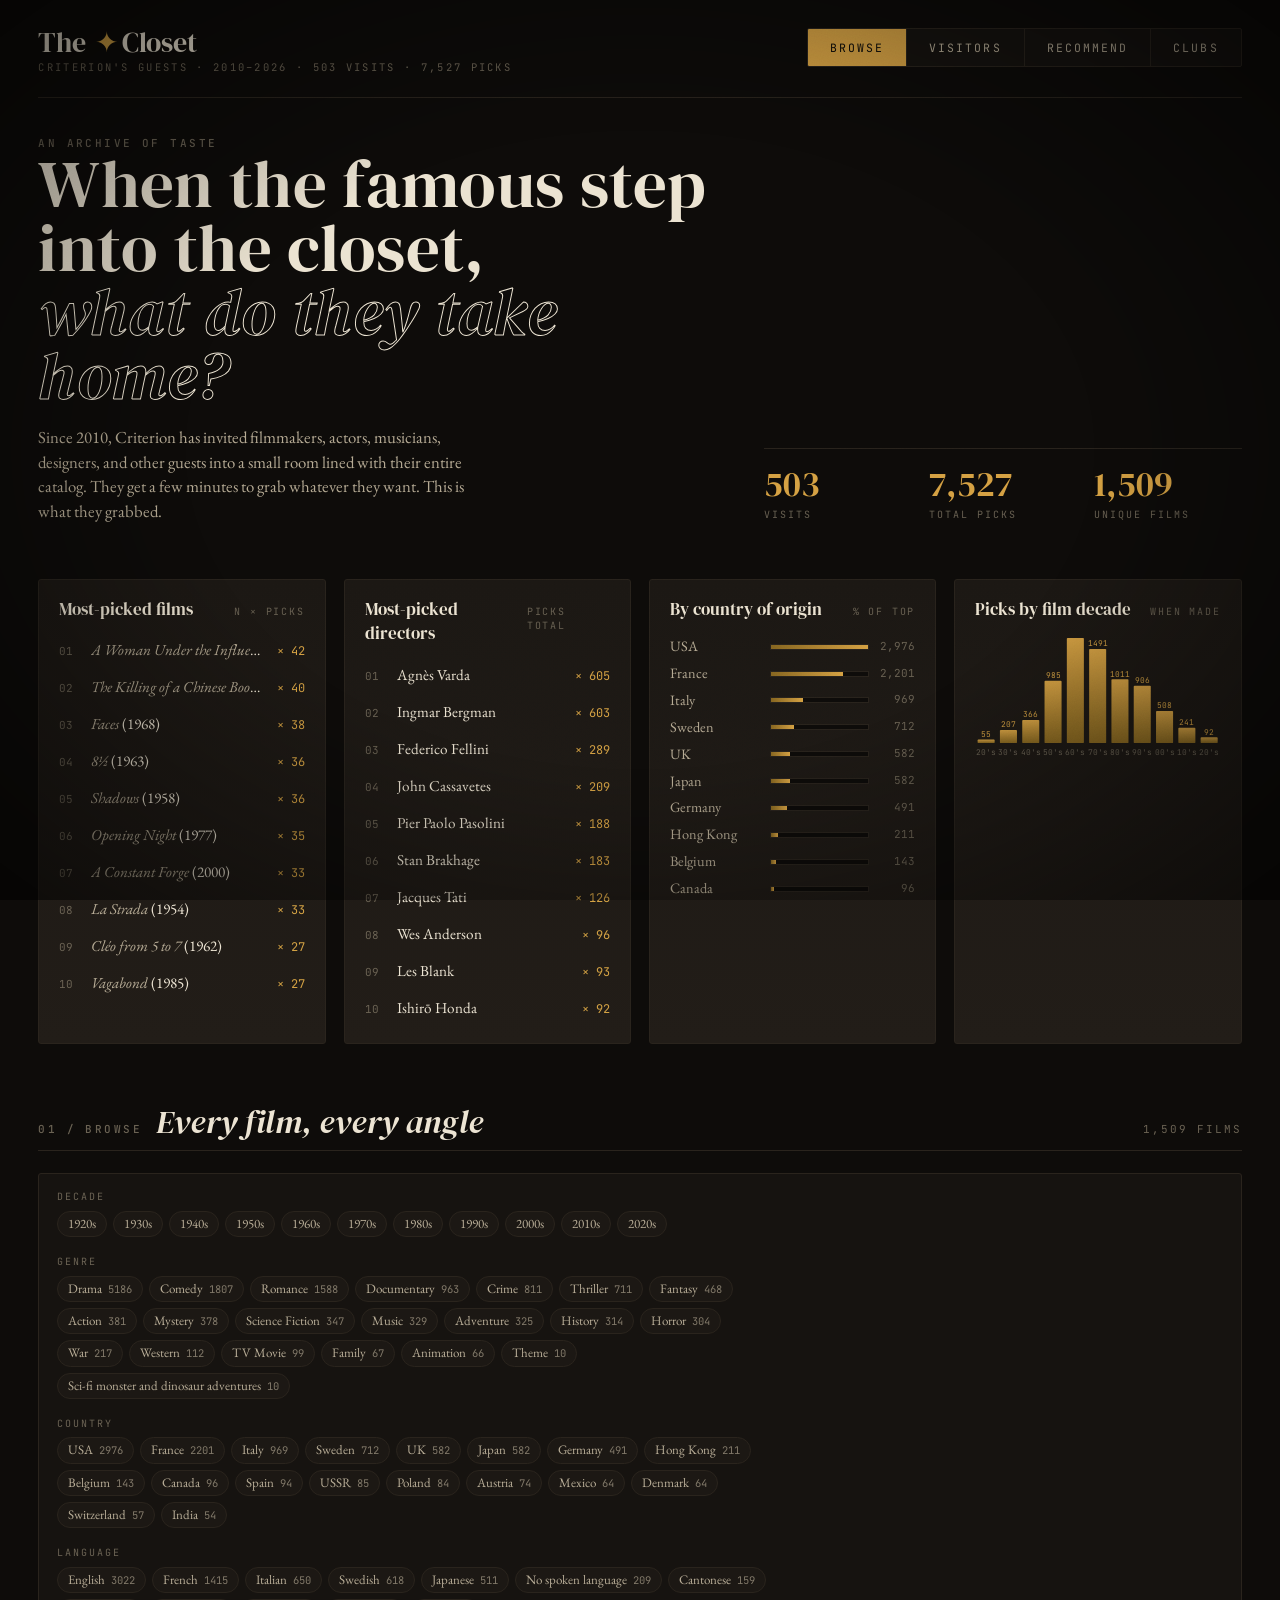
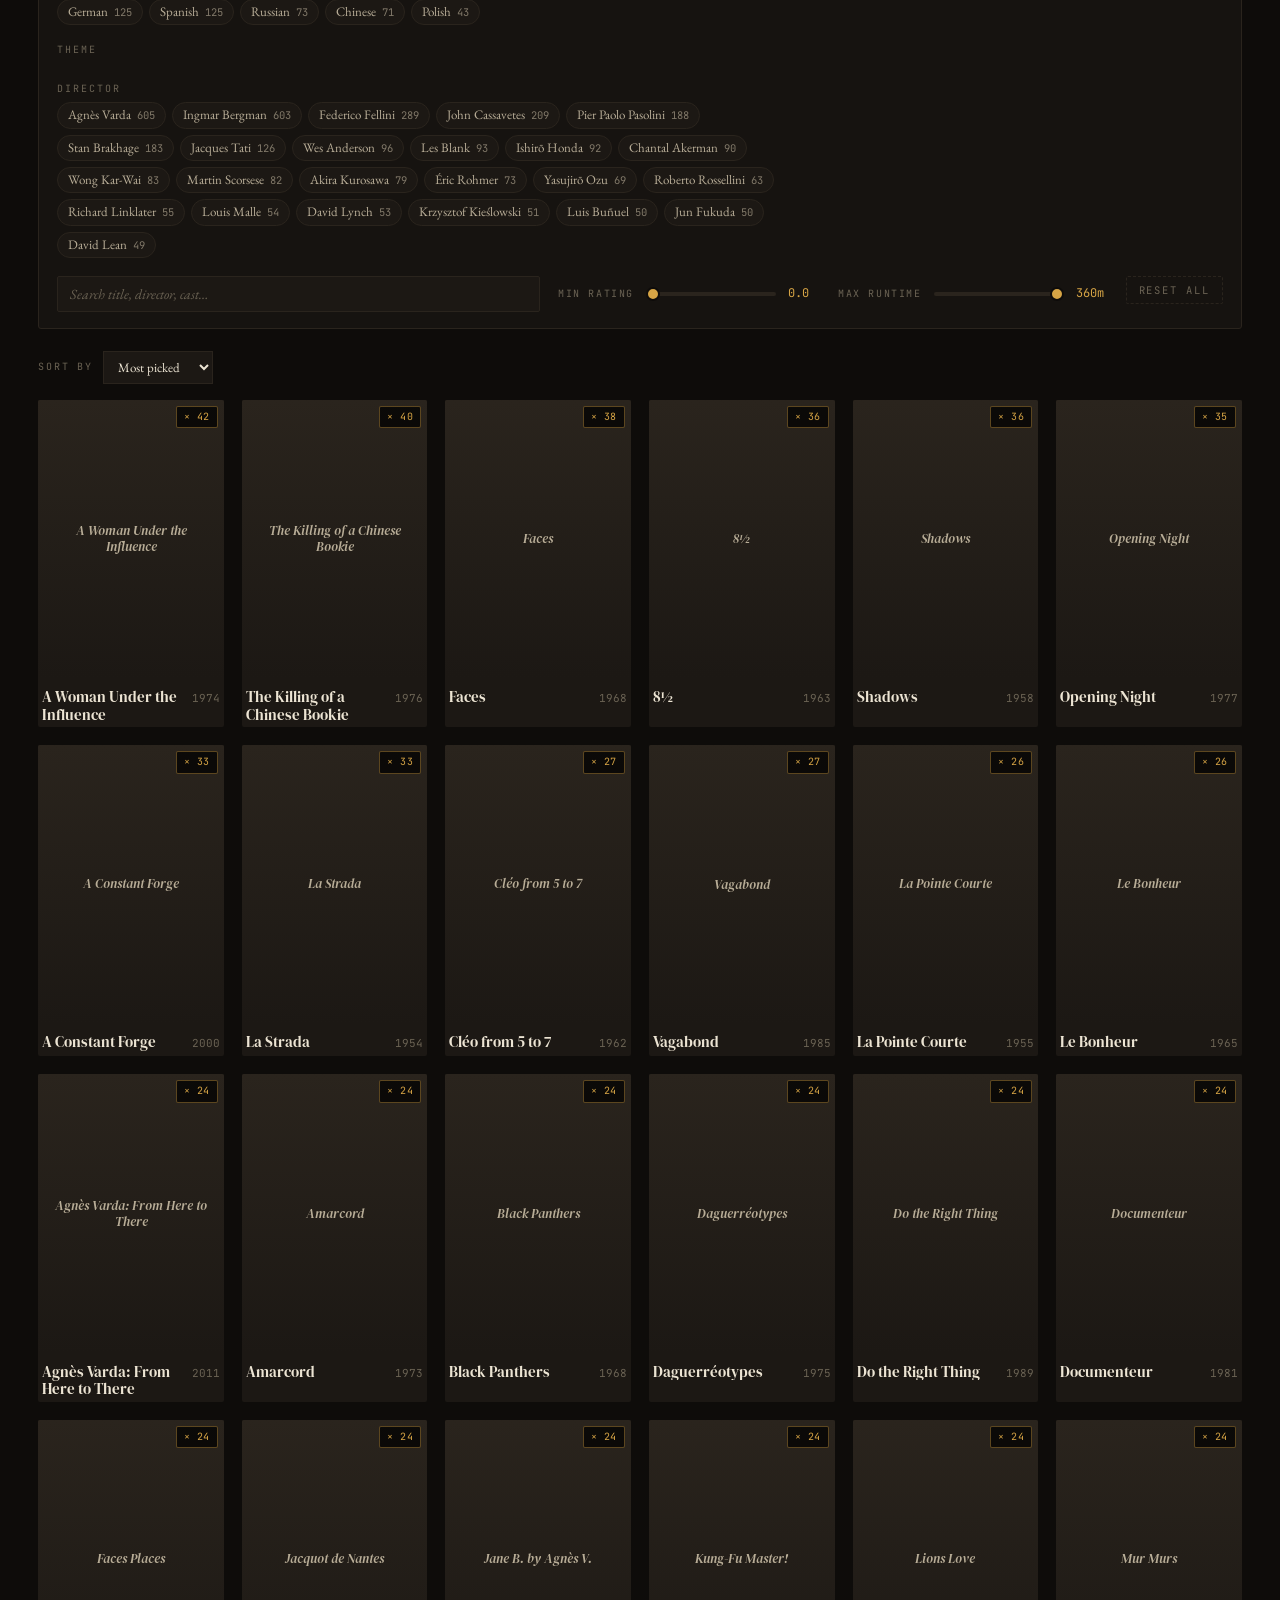
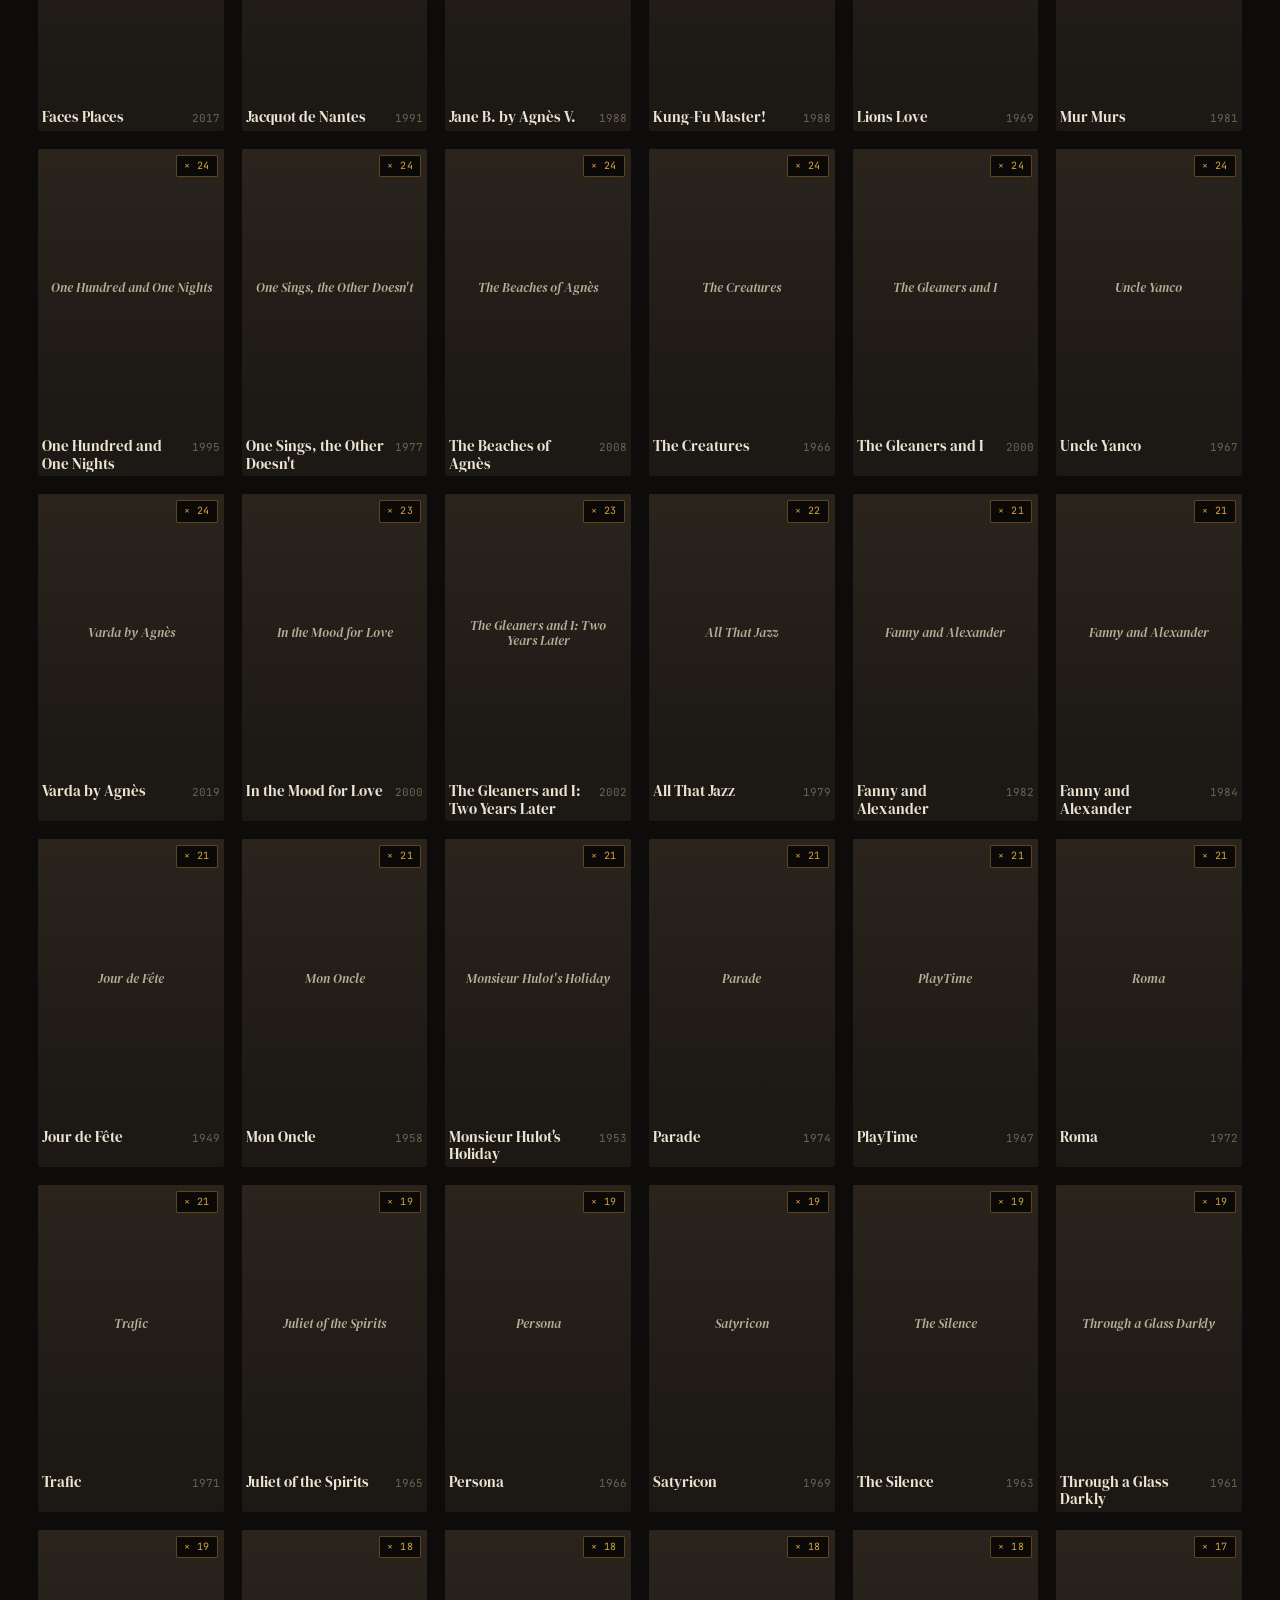
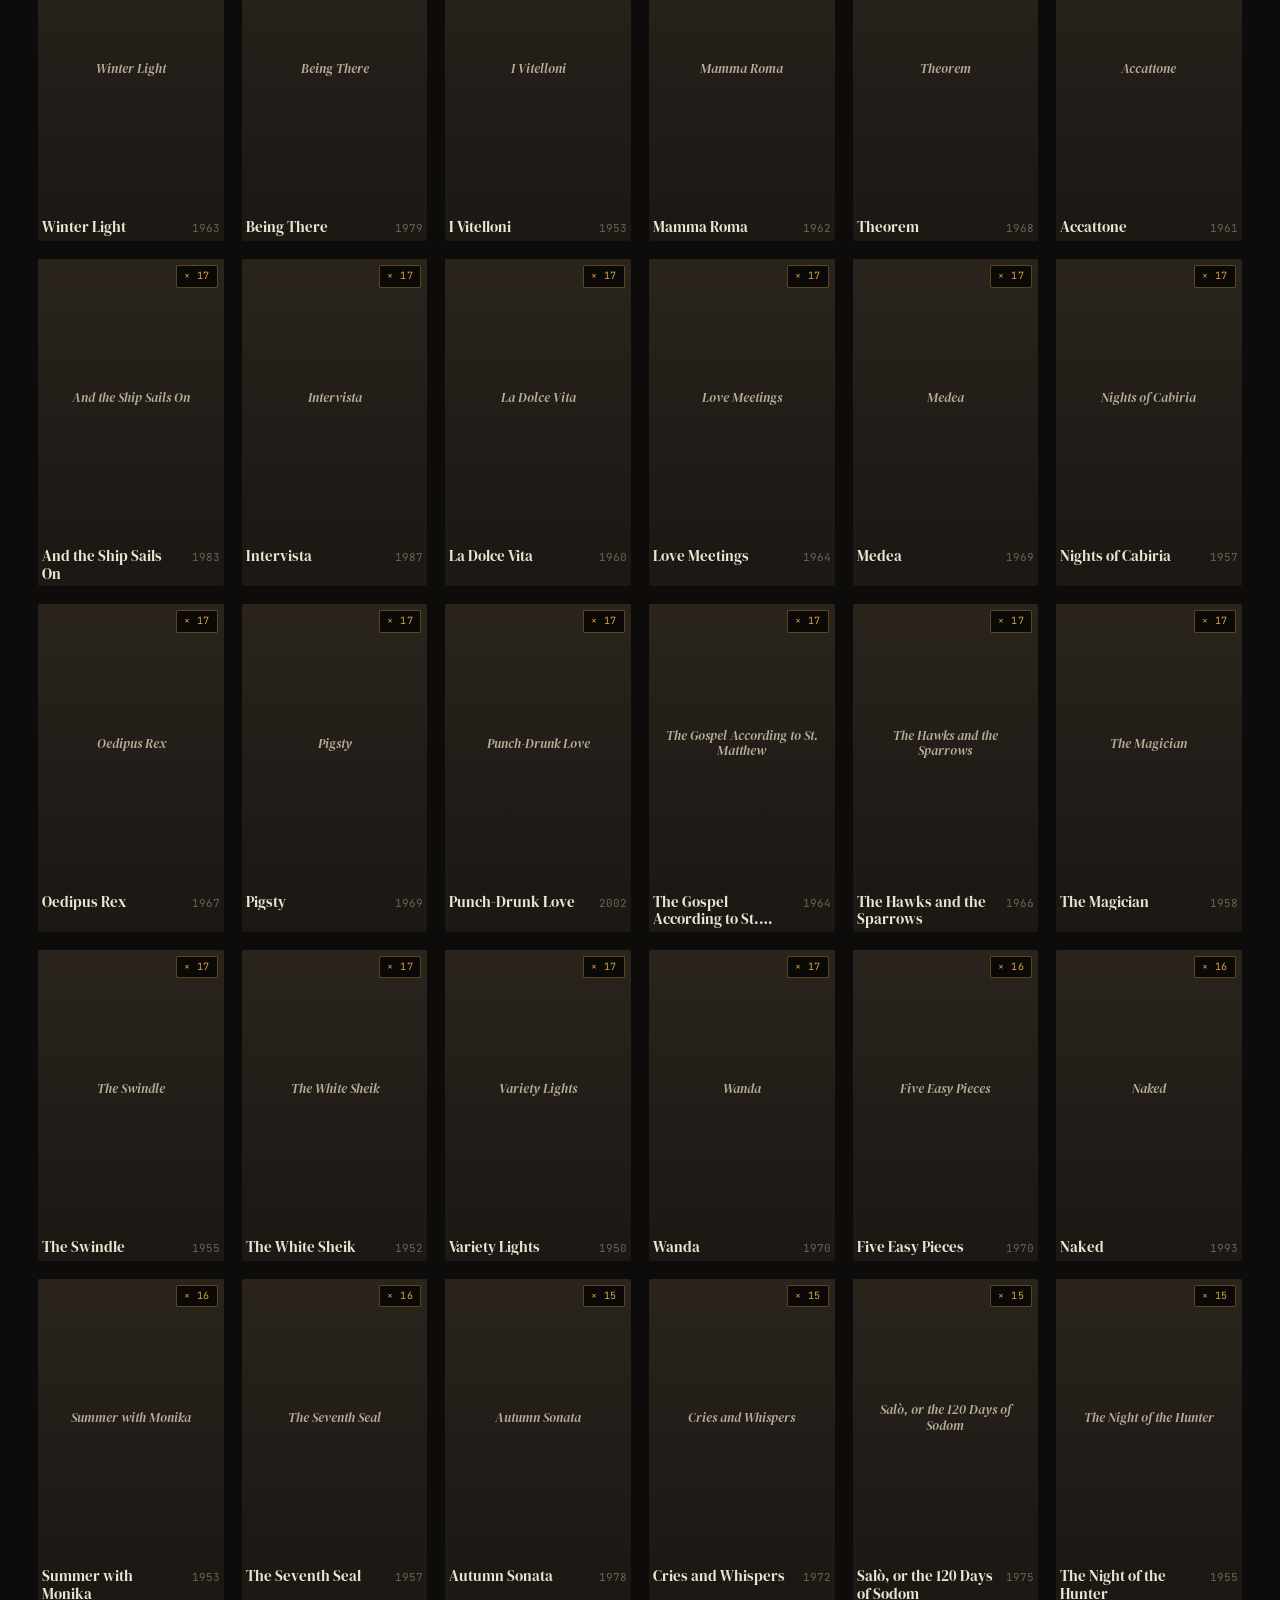
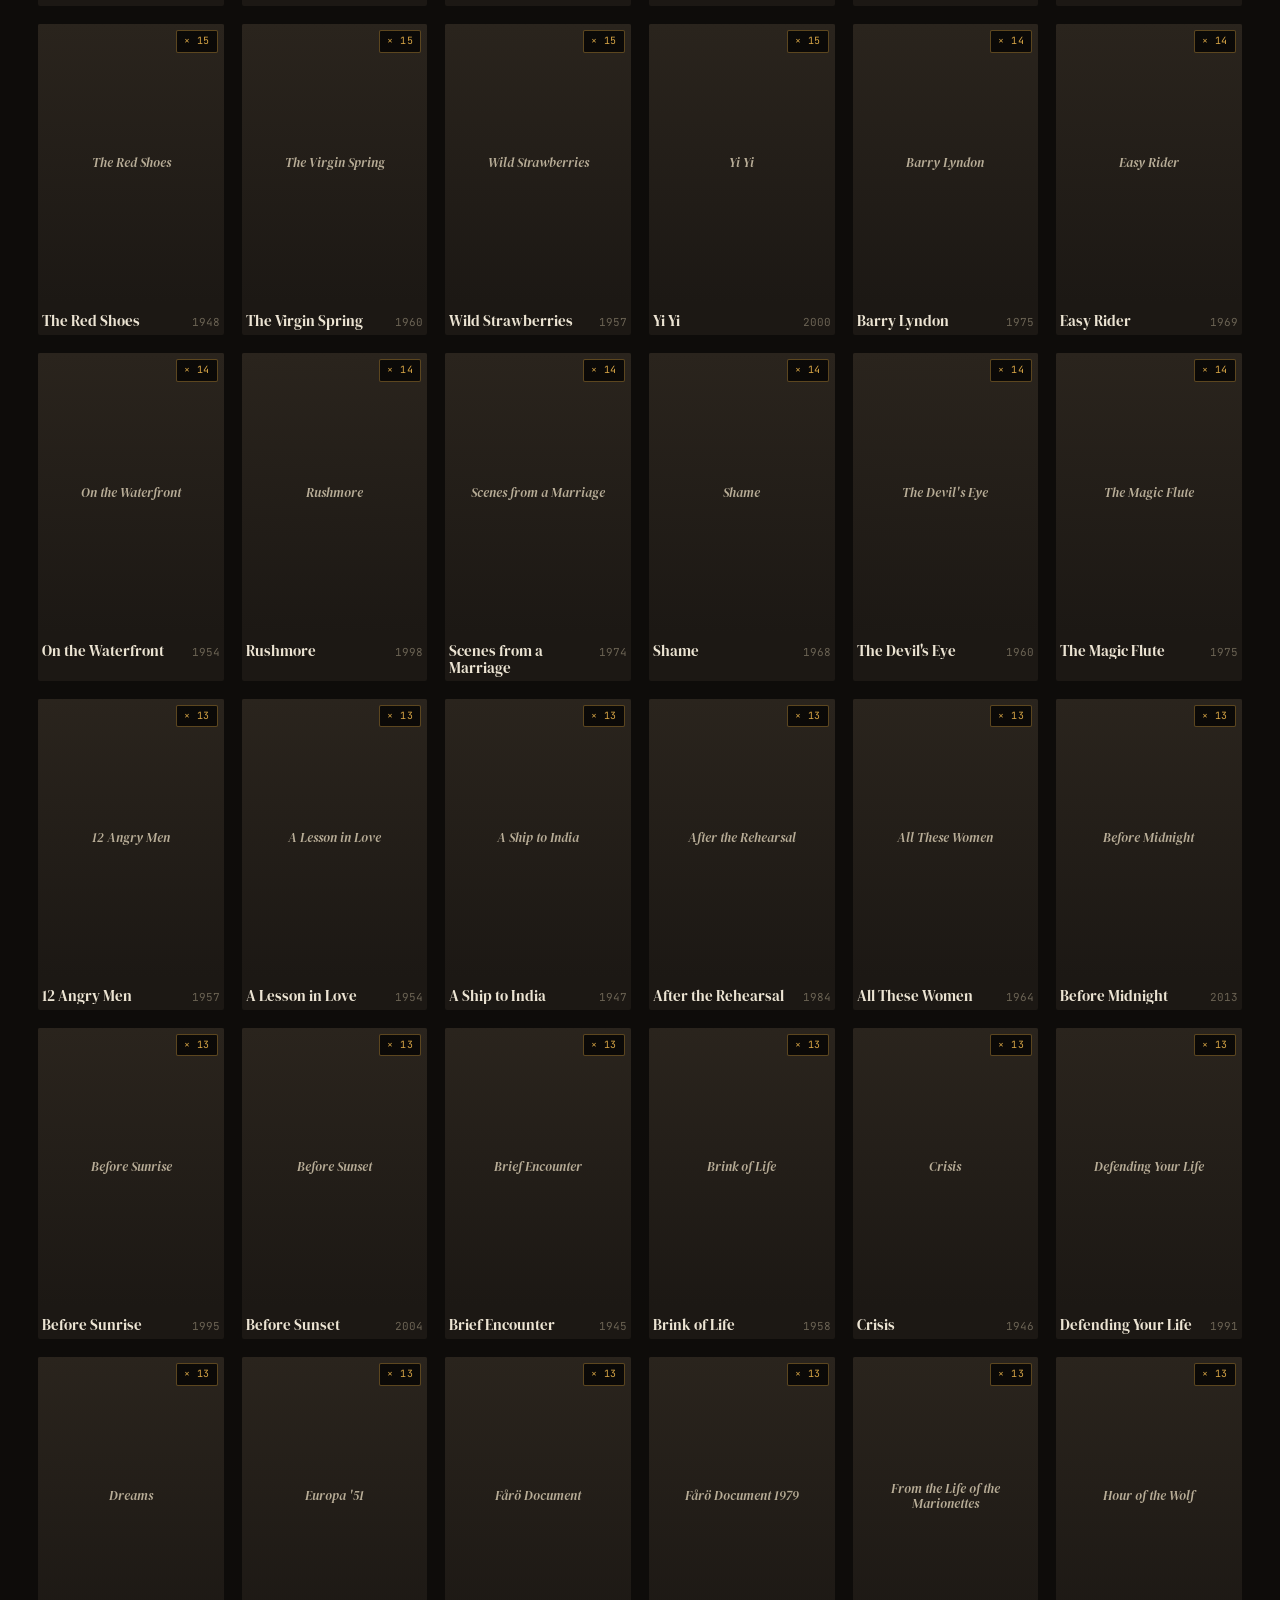
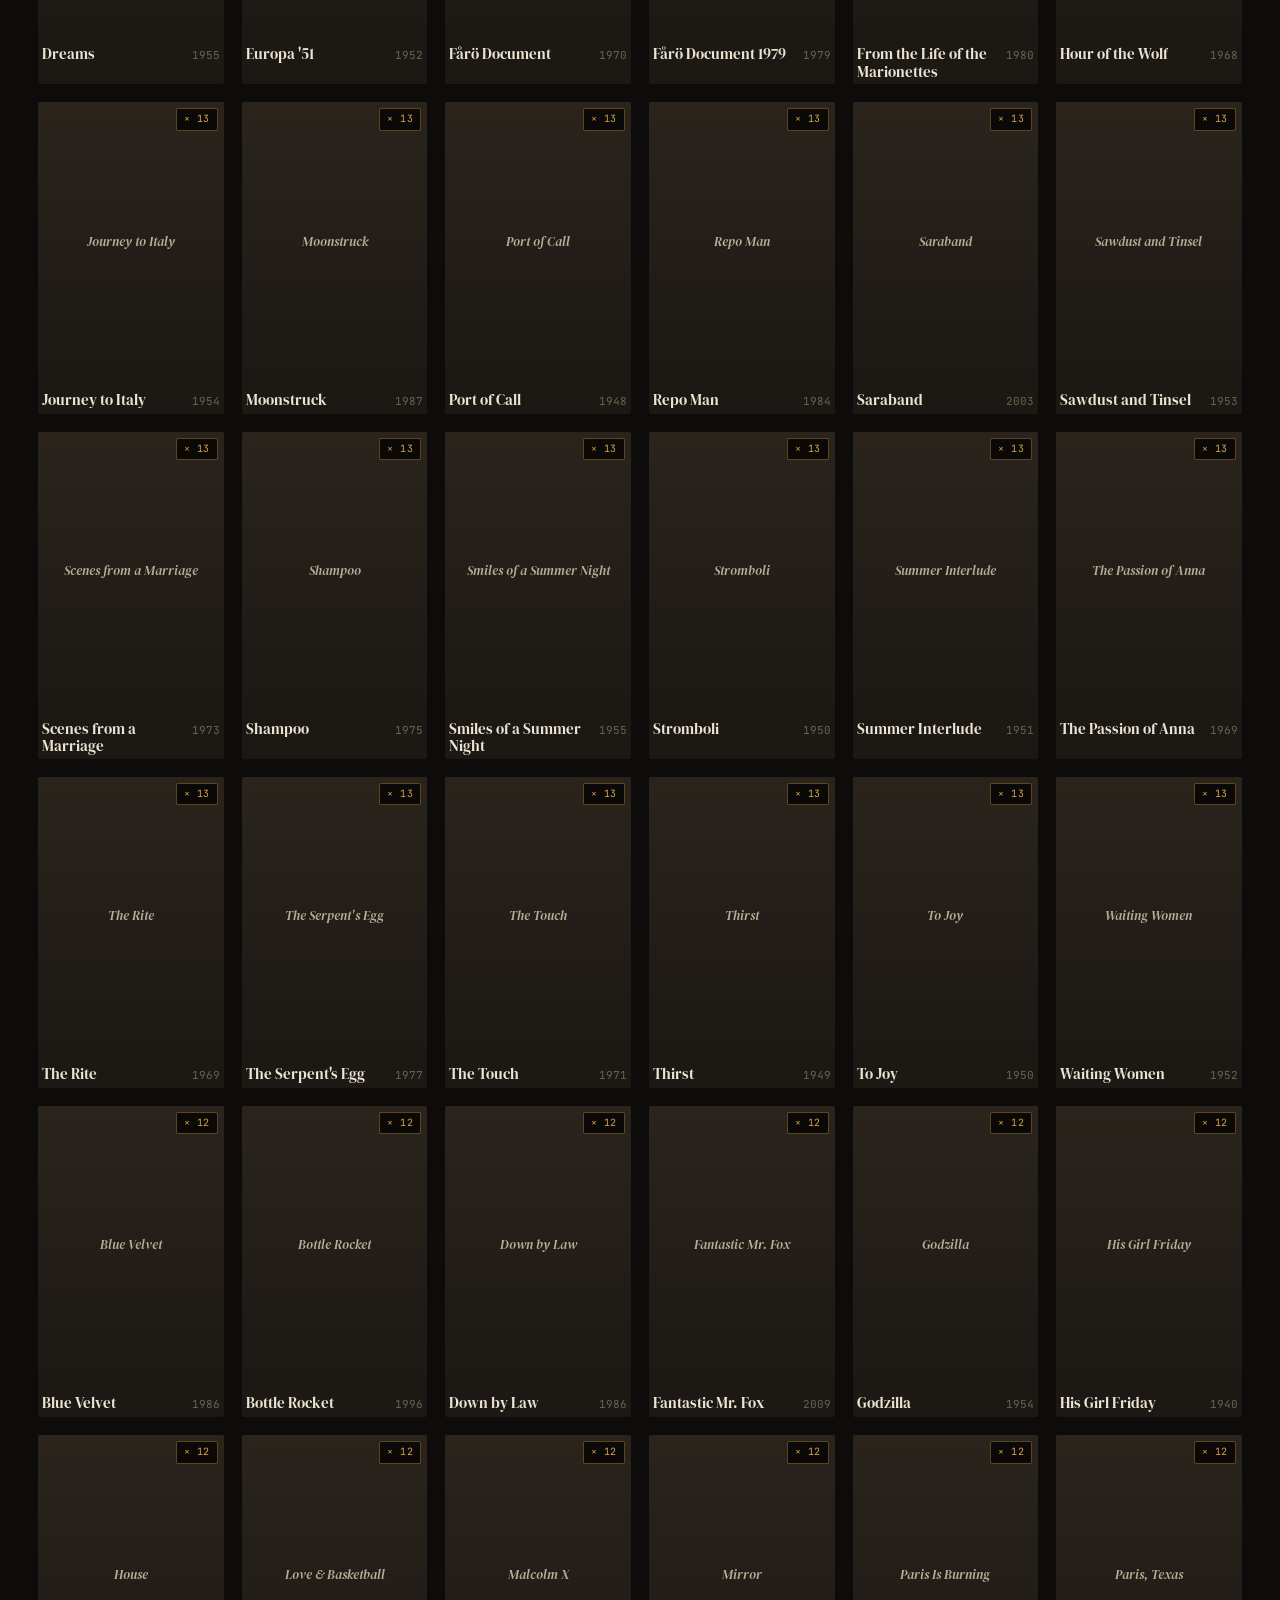
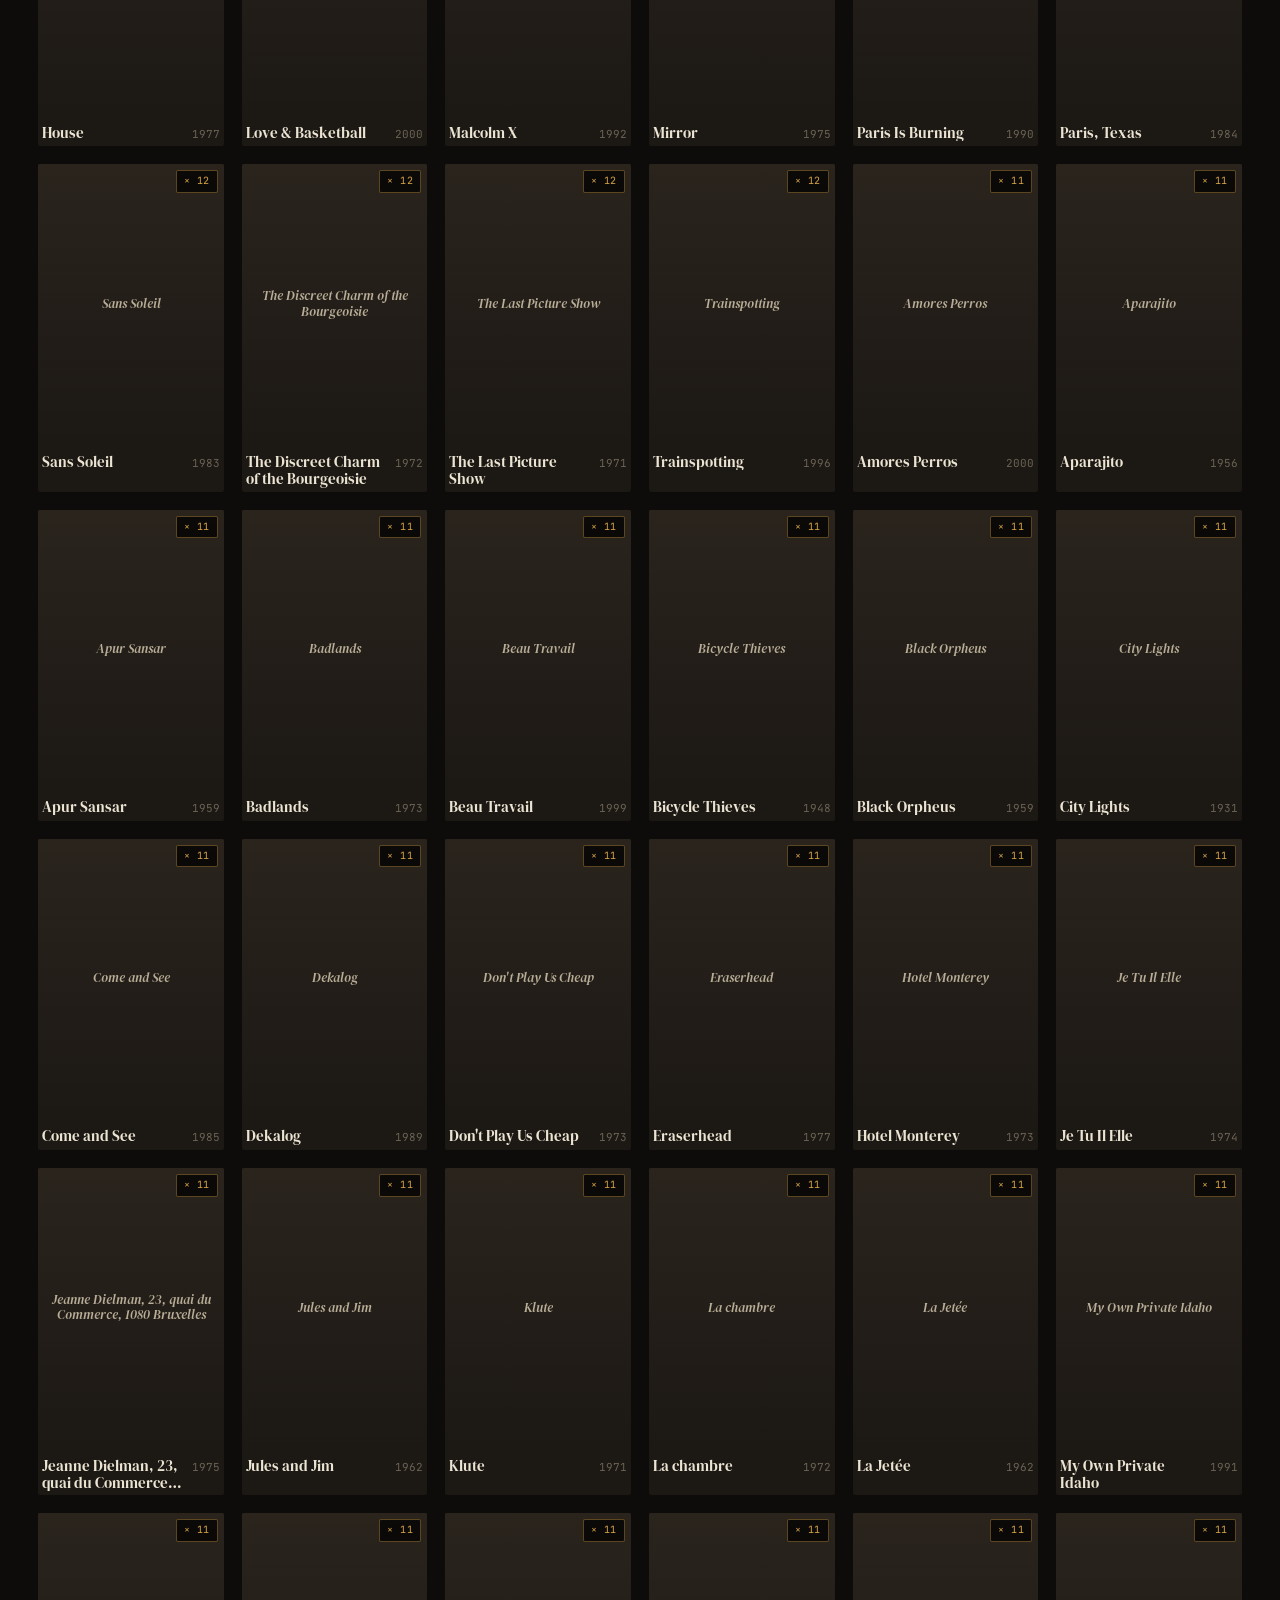
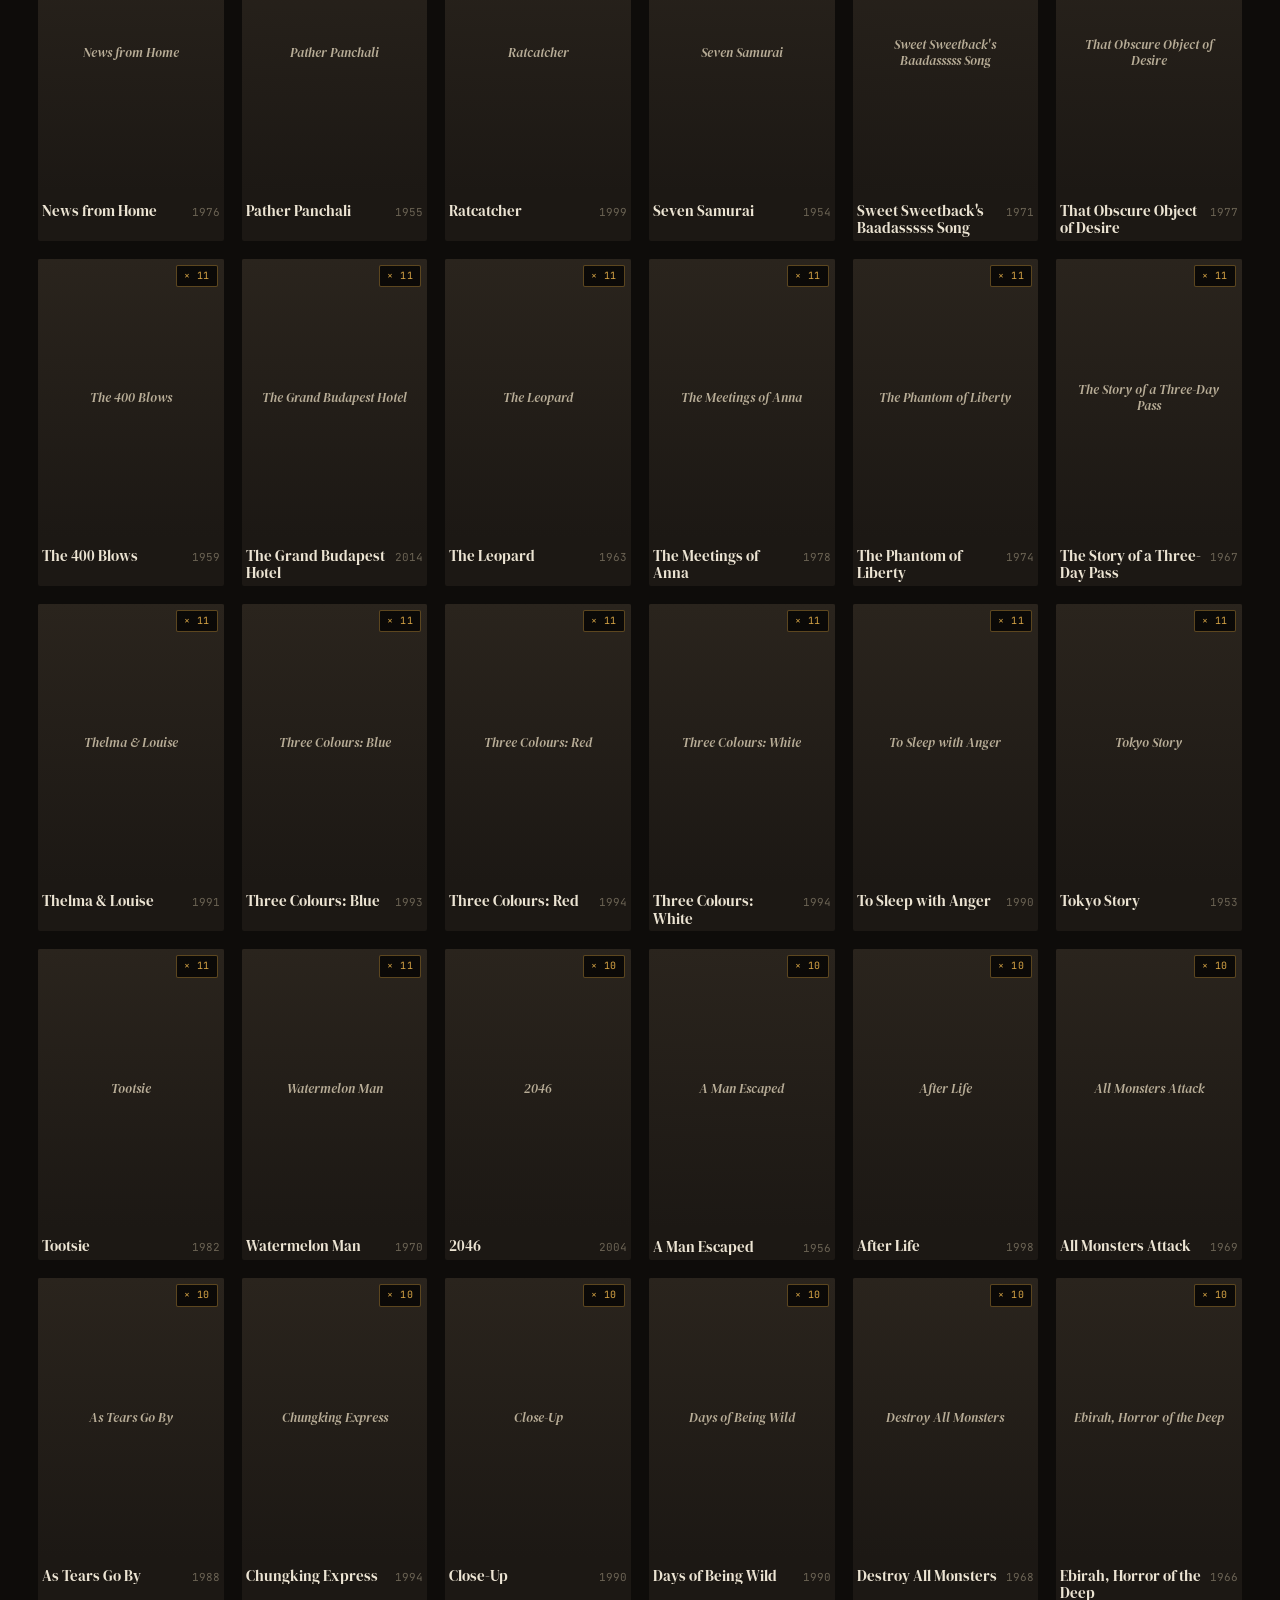
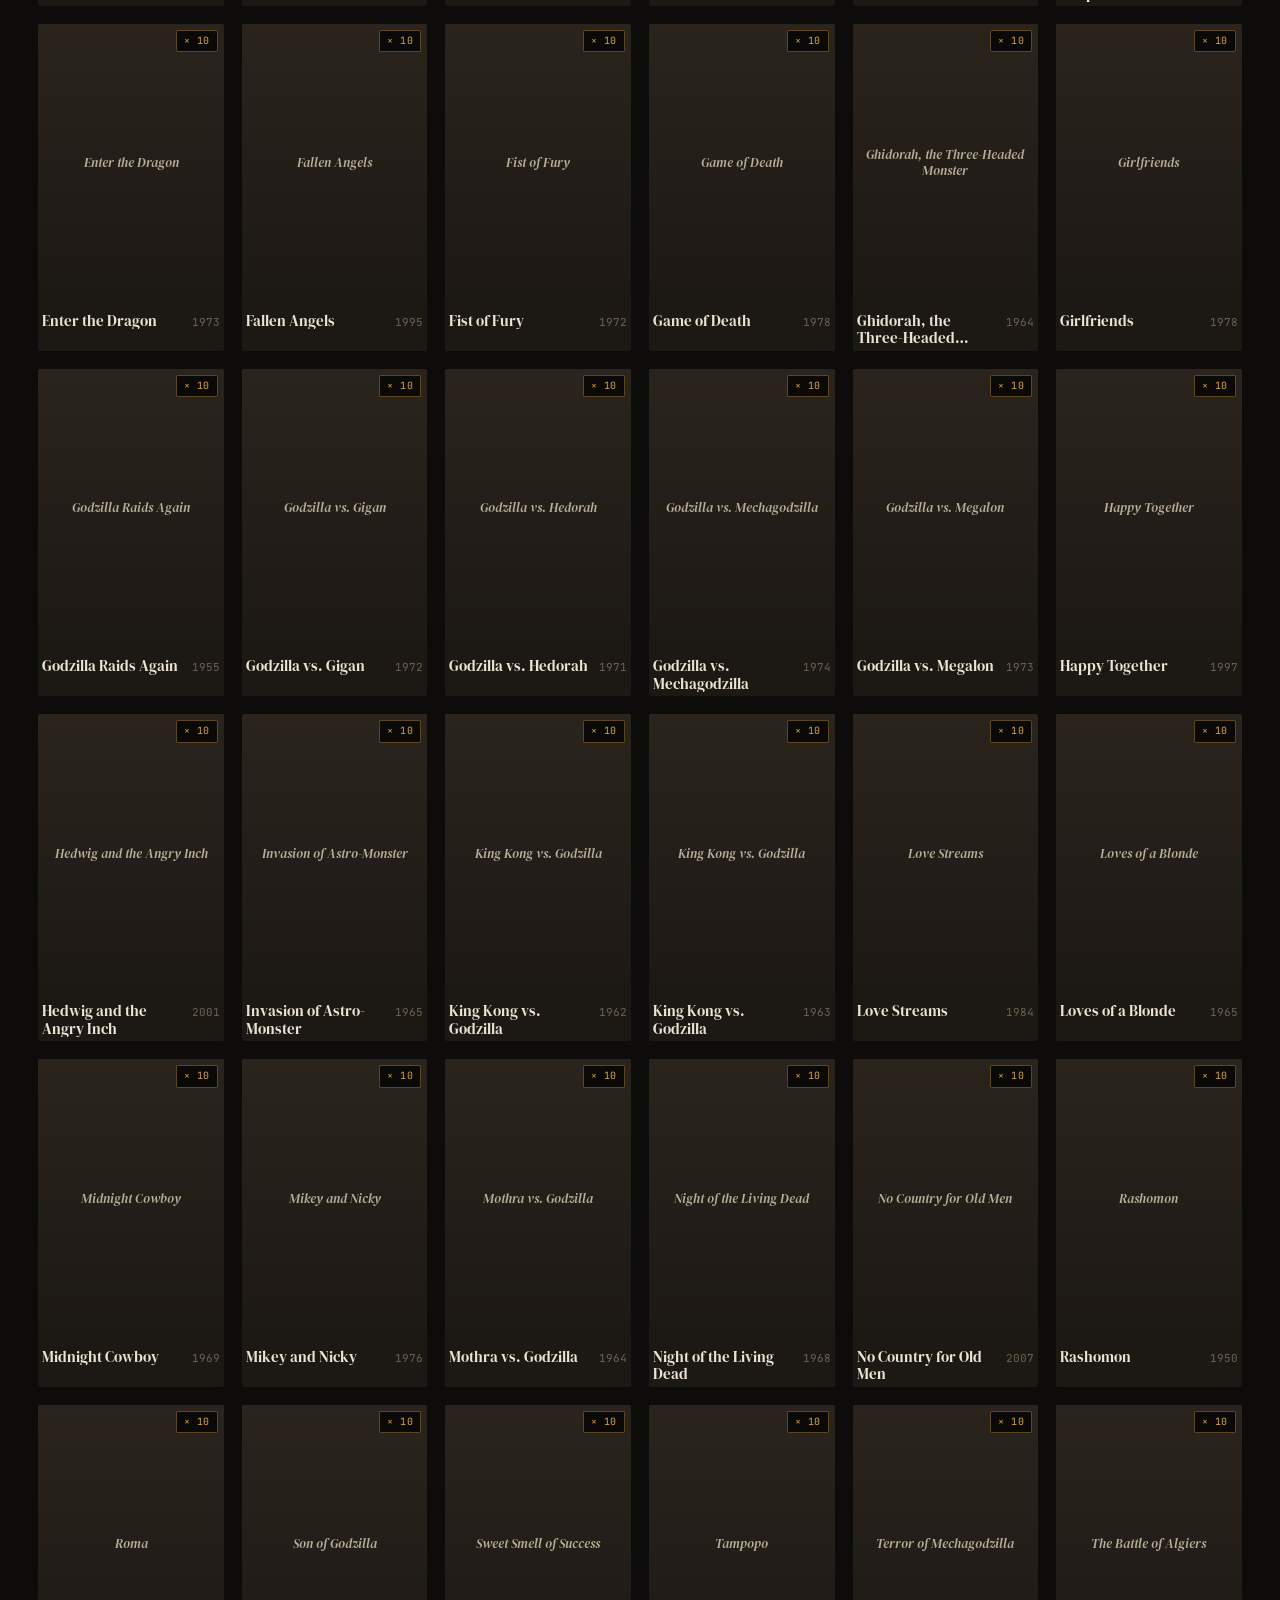
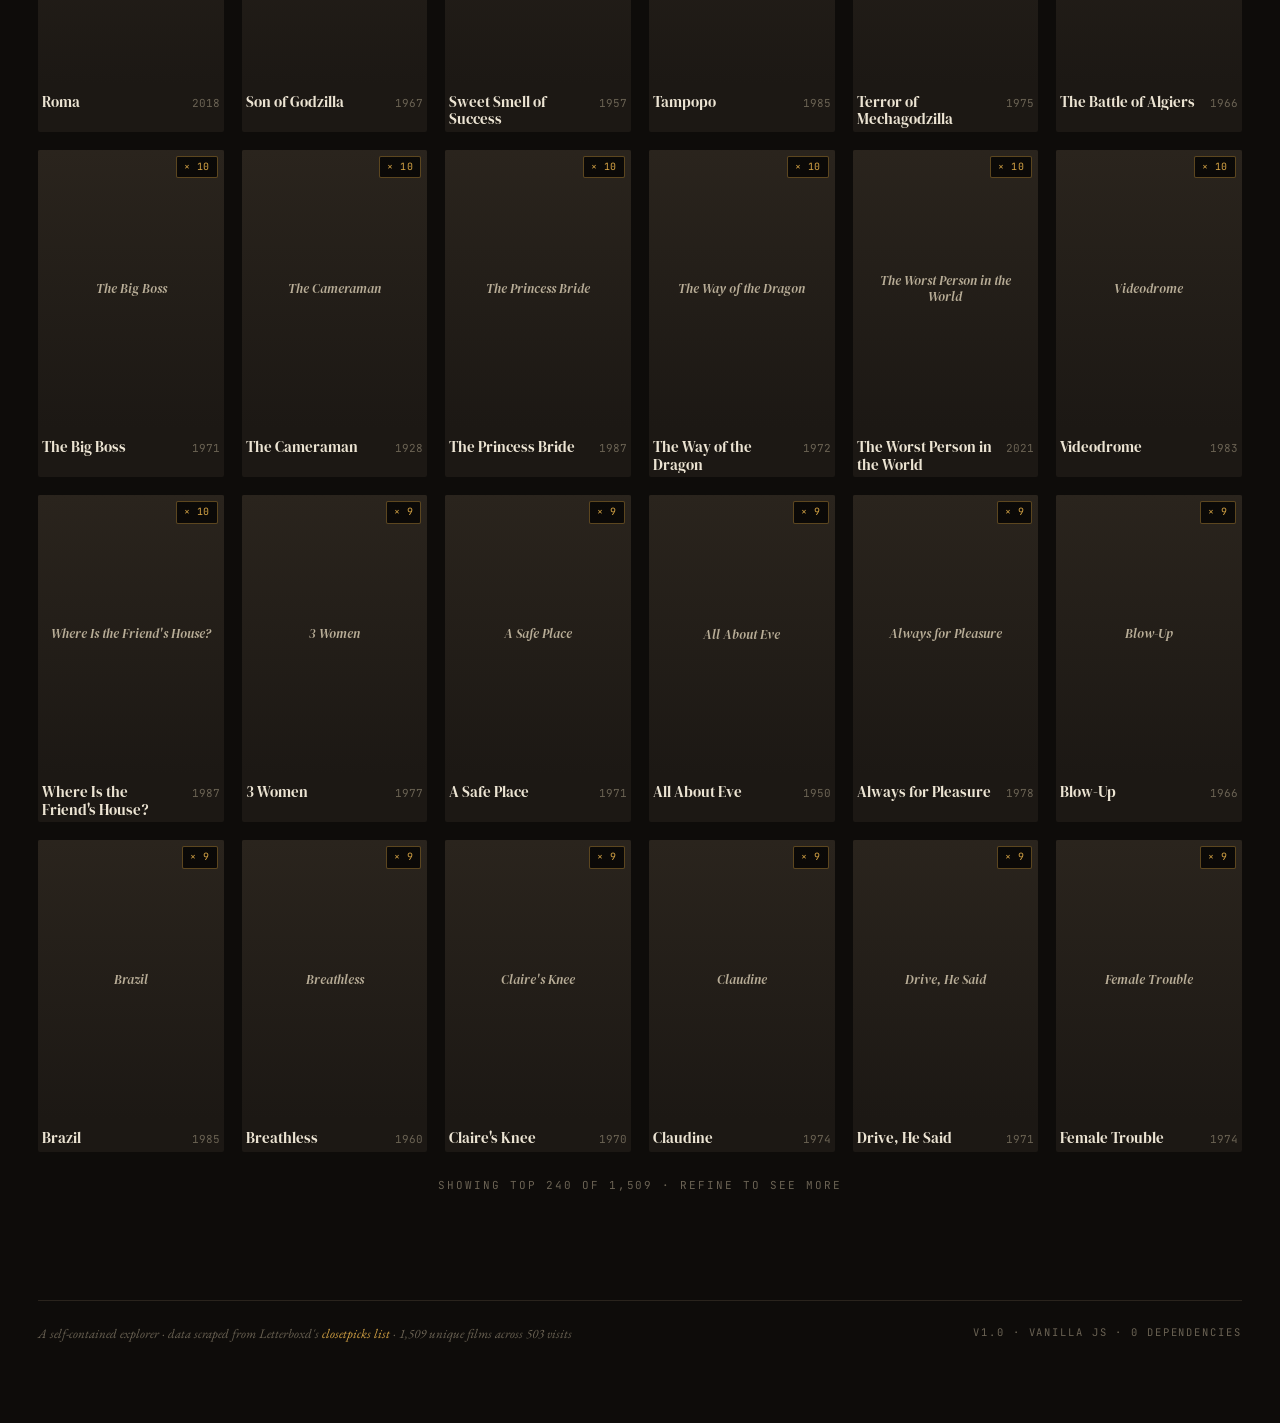
==== index.html @ 3d2ff383 "Fill cast and tidy languages for the 43 new films from cached pages" ====
<!doctype html>
<html lang="en">
<head>
<meta charset="utf-8">
<meta name="viewport" content="width=device-width,initial-scale=1,viewport-fit=cover">
<title>The Closet — Criterion Closet Picks Explorer</title>
<link rel="preconnect" href="https://fonts.googleapis.com">
<link rel="preconnect" href="https://fonts.gstatic.com" crossorigin>
<link href="https://fonts.googleapis.com/css2?family=DM+Serif+Display:ital@0;1&family=EB+Garamond:ital,wght@0,400;0,500;0,600;1,400&family=JetBrains+Mono:wght@400;500&display=swap" rel="stylesheet">
<style>
  /* ---------- design tokens ---------- */
  :root {
    --bg: #0e0c0a;
    --bg-elev: #161310;
    --bg-card: #1c1814;
    --bg-card-2: #221d18;
    --ink: #ece4d3;
    --ink-dim: #b8ad97;
    --ink-faint: #6b6354;
    --rule: #2a241d;
    --accent: #d6a445;
    --accent-bright: #f1bf5c;
    --accent-deep: #8a6921;
    --crimson: #b34f3a;
    --shadow: 0 22px 48px -16px rgba(0,0,0,0.7), 0 6px 14px -4px rgba(0,0,0,0.5);
    --serif-display: 'DM Serif Display', 'Playfair Display', Georgia, serif;
    --serif-body: 'EB Garamond', Georgia, serif;
    --mono: 'JetBrains Mono', ui-monospace, SFMono-Regular, Menlo, monospace;
  }

  * { box-sizing: border-box; }
  html, body { margin: 0; padding: 0; }
  html { background: var(--bg); }
  body {
    font-family: var(--serif-body);
    font-size: 17px;
    line-height: 1.45;
    color: var(--ink);
    background:
      radial-gradient(1200px 600px at 75% -10%, rgba(214,164,69,0.07), transparent 60%),
      radial-gradient(900px 500px at 10% 110%, rgba(179,79,58,0.06), transparent 65%),
      var(--bg);
    min-height: 100dvh;
    overflow-x: hidden;
  }

  /* film grain overlay */
  body::before {
    content: "";
    position: fixed;
    inset: 0;
    pointer-events: none;
    z-index: 1000;
    background-image: url("data:image/svg+xml;utf8,<svg xmlns='http://www.w3.org/2000/svg' width='220' height='220'><filter id='n'><feTurbulence type='fractalNoise' baseFrequency='0.85' numOctaves='2' stitchTiles='stitch'/><feColorMatrix values='0 0 0 0 0  0 0 0 0 0  0 0 0 0 0  0 0 0 0.55 0'/></filter><rect width='100%25' height='100%25' filter='url(%23n)' opacity='0.5'/></svg>");
    opacity: 0.18;
    mix-blend-mode: overlay;
  }
  /* vignette */
  body::after {
    content: "";
    position: fixed;
    inset: 0;
    pointer-events: none;
    z-index: 999;
    background: radial-gradient(ellipse at center, transparent 50%, rgba(0,0,0,0.55) 100%);
  }

  /* ---------- typography ---------- */
  h1, h2, h3, h4 { font-family: var(--serif-display); font-weight: 400; letter-spacing: 0.005em; }
  h1 { font-size: clamp(2.4rem, 5.5vw, 4.2rem); line-height: 0.95; margin: 0; }
  h2 { font-size: clamp(1.5rem, 2.6vw, 2.1rem); line-height: 1.1; margin: 0; }
  h3 { font-size: 1.25rem; line-height: 1.2; margin: 0; }
  .eyebrow {
    font-family: var(--mono);
    font-size: 11px;
    letter-spacing: 0.22em;
    text-transform: uppercase;
    color: var(--ink-faint);
    font-weight: 500;
  }
  .accent { color: var(--accent); }
  em.title { font-style: italic; color: var(--ink); }
  .num {
    font-family: var(--serif-display);
    font-feature-settings: "tnum" 1, "lnum" 1;
  }
  ::selection { background: var(--accent); color: var(--bg); }

    /* ---------- clubs ---------- */
  .club { max-width: 900px; }
  .club h3 { margin: 34px 0 10px; }
  .club-note { color: var(--ink-dim); margin: 6px 0 14px; }
  .club-error { color: var(--crimson); border: 1px solid var(--crimson); padding: 8px 12px; border-radius: 2px; }
  .club-grid { display: flex; flex-wrap: wrap; gap: 12px; margin: 16px 0 22px; }
  .club-tile { background: var(--bg-card); color: var(--ink); border: 1px solid var(--rule); padding: 14px 20px; cursor: pointer; font: inherit; border-radius: 2px; }
  .club-tile:hover { border-color: var(--accent-deep); }
  .club-name { font-family: var(--serif-display); font-size: 1.2rem; }
  .club-row { display: flex; flex-wrap: wrap; gap: 10px; align-items: center; margin: 10px 0; }
  .club input, .club select, .club textarea { background: var(--bg-elev); color: var(--ink); border: 1px solid var(--rule); padding: 8px 10px; font: inherit; border-radius: 2px; }
  .club textarea { width: min(100%, 420px); }
  .btn { background: var(--accent); color: var(--bg); border: 0; padding: 9px 16px; font-family: var(--mono); font-size: 11px; letter-spacing: 0.12em; text-transform: uppercase; cursor: pointer; border-radius: 2px; }
  .btn:hover:not(:disabled) { background: var(--accent-bright); }
  .btn:disabled { opacity: 0.5; cursor: default; }
  .btn.small { padding: 6px 10px; font-size: 10px; }
  .btn.ghost { background: transparent; color: var(--ink-dim); border: 1px solid var(--rule); }
  .club-list, .club-log, .club-ratings { list-style: none; padding: 0; margin: 0; }
  .club-list > li { display: flex; gap: 14px; padding: 12px 0; border-bottom: 1px solid var(--rule); }
  .club-thumb { flex: 0 0 52px; height: 78px; background: var(--bg-card-2); border-radius: 2px; overflow: hidden; }
  .club-thumb img { width: 100%; height: 100%; object-fit: cover; display: block; }
  .club-current { display: flex; gap: 18px; padding: 16px; background: var(--bg-card); border: 1px solid var(--accent-deep); border-radius: 2px; }
  .club-current .club-thumb { flex-basis: 90px; height: 135px; }
  .club-title { font-family: var(--serif-display); font-size: 1.3rem; }
  .club-when, .club-meta { color: var(--ink-faint); font-family: var(--mono); font-size: 11px; }
  .club-actions { display: flex; flex-wrap: wrap; gap: 8px; align-items: center; margin-top: 8px; }
  .club-inline { display: inline-flex; gap: 6px; align-items: center; }
  .club-ratings li { color: var(--ink-dim); margin-top: 4px; }
  .club-log li { color: var(--ink-dim); font-family: var(--mono); font-size: 12px; padding: 3px 0; }
  .club-film a { color: var(--accent-bright); text-decoration: none; border-bottom: 1px solid var(--accent-deep); }
  .club-film a:hover { color: var(--ink); }
  .club-link { font-family: var(--mono); color: var(--accent-bright); user-select: all; }
  a.ext { color: var(--accent-bright); text-decoration: none; border-bottom: 1px solid var(--accent-deep); }
  a.ext:hover { color: var(--ink); }
  .club-head { display: flex; align-items: center; gap: 12px; flex-wrap: wrap; }
  .club-share-wrap { display: inline-flex; align-items: center; gap: 10px; }
  .club-share { background: transparent; color: var(--ink-dim); border: 1px solid var(--rule); border-radius: 2px; width: 34px; height: 34px; display: inline-flex; align-items: center; justify-content: center; cursor: pointer; }
  .club-share:hover { color: var(--accent-bright); border-color: var(--accent-deep); }
  .club-share-status { color: var(--ink-faint); font-family: var(--mono); font-size: 11px; }
  .club-share-url { min-width: min(70vw, 420px); font-family: var(--mono); font-size: 12px; }
  header.top { flex-wrap: wrap; }
  .sprite { position: absolute; inset: 0; background-repeat: no-repeat; }
  .club-thumb, .film-modal .pcol .poster, .visitor-modal .pgrid .pic, .poster-card .poster-wrap { position: relative; }


  /* ---------- layout shell ---------- */
  .shell {
    max-width: 1480px;
    margin: 0 auto;
    padding: 28px clamp(16px, 3vw, 44px) 80px;
    position: relative;
    z-index: 1;
  }

  /* ---------- top bar ---------- */
  header.top {
    display: flex;
    align-items: baseline;
    justify-content: space-between;
    gap: 24px;
    padding-bottom: 22px;
    border-bottom: 1px solid var(--rule);
    margin-bottom: 38px;
  }
  .brand {
    display: flex;
    flex-direction: column;
    gap: 4px;
  }
  .brand .mark {
    font-family: var(--serif-display);
    font-size: 28px;
    line-height: 1;
    letter-spacing: -0.01em;
  }
  .brand .mark .ornament {
    color: var(--accent);
    margin: 0 4px;
  }
  .brand .tagline {
    font-family: var(--mono);
    font-size: 10.5px;
    letter-spacing: 0.22em;
    text-transform: uppercase;
    color: var(--ink-faint);
  }
  nav.tabs {
    display: flex;
    gap: 0;
    align-items: stretch;
    border: 1px solid var(--rule);
    border-radius: 2px;
    overflow: hidden;
    background: var(--bg-elev);
  }
  nav.tabs button {
    appearance: none;
    background: transparent;
    color: var(--ink-dim);
    border: 0;
    border-right: 1px solid var(--rule);
    padding: 11px 22px;
    font-family: var(--mono);
    font-size: 11.5px;
    letter-spacing: 0.18em;
    text-transform: uppercase;
    cursor: pointer;
    transition: color 0.18s, background 0.18s;
  }
  nav.tabs button:last-child { border-right: 0; }
  nav.tabs button:hover { color: var(--ink); background: rgba(214,164,69,0.06); }
  nav.tabs button.is-active {
    color: var(--bg);
    background: var(--accent);
  }

  @media (max-width: 720px) {
    header.top { flex-direction: column; align-items: stretch; }
    nav.tabs { width: 100%; }
    nav.tabs button { flex: 1; padding: 10px 8px; font-size: 10.5px; letter-spacing: 0.12em; }
  }

  /* ---------- hero (landing) ---------- */
  .hero {
    display: grid;
    grid-template-columns: 1.4fr 1fr;
    gap: 56px;
    align-items: end;
    margin-bottom: 56px;
  }
  .hero h1 .stroke {
    -webkit-text-stroke: 1px var(--ink);
    color: transparent;
    font-style: italic;
  }
  .hero p.lede {
    font-size: 1.05rem;
    color: var(--ink-dim);
    max-width: 56ch;
    margin: 18px 0 0;
  }
  .hero-stats {
    display: grid;
    grid-template-columns: repeat(3, 1fr);
    gap: 18px;
    border-top: 1px solid var(--rule);
    padding-top: 18px;
  }
  .hero-stats .stat .num { font-size: 2.2rem; line-height: 1; display: block; color: var(--accent); }
  .hero-stats .stat .lab { font-family: var(--mono); font-size: 10px; letter-spacing: 0.2em; text-transform: uppercase; color: var(--ink-faint); margin-top: 6px; }
  @media (max-width: 980px) { .hero { grid-template-columns: 1fr; gap: 32px; } }

  /* ---------- charts strip ---------- */
  .strip {
    display: grid;
    grid-template-columns: repeat(4, 1fr);
    gap: 18px;
    margin-bottom: 60px;
  }
  .panel {
    background: linear-gradient(180deg, var(--bg-card) 0%, var(--bg-card-2) 100%);
    border: 1px solid var(--rule);
    border-radius: 3px;
    padding: 18px 20px 20px;
    position: relative;
  }
  .panel header {
    display: flex; justify-content: space-between; align-items: baseline;
    margin-bottom: 14px;
  }
  .panel .title { font-family: var(--serif-display); font-size: 1.05rem; }
  .panel .hint { font-family: var(--mono); font-size: 10px; letter-spacing: 0.18em; text-transform: uppercase; color: var(--ink-faint); }
  @media (max-width: 1100px) { .strip { grid-template-columns: repeat(2, 1fr); } }
  @media (max-width: 600px)  { .strip { grid-template-columns: 1fr; } }

  /* mini list inside panels */
  .minilist { display: flex; flex-direction: column; gap: 8px; }
  .minilist .row {
    display: grid;
    grid-template-columns: 22px 1fr auto;
    gap: 10px;
    align-items: baseline;
    font-size: 0.95rem;
    cursor: pointer;
    padding: 3px 0;
    border-bottom: 1px dashed transparent;
  }
  .minilist .row:hover { border-bottom-color: var(--rule); }
  .minilist .row .rank { font-family: var(--mono); font-size: 11px; color: var(--ink-faint); }
  .minilist .row .lbl { color: var(--ink); overflow: hidden; text-overflow: ellipsis; white-space: nowrap; }
  .minilist .row .lbl em { color: var(--ink-dim); font-style: italic; }
  .minilist .row .val { font-family: var(--mono); font-size: 12px; color: var(--accent); }

  /* horizontal bars (countries) */
  .bar-row {
    display: grid;
    grid-template-columns: 90px 1fr 36px;
    gap: 10px;
    align-items: center;
    margin-bottom: 6px;
    font-size: 0.9rem;
  }
  .bar-row .lbl { color: var(--ink-dim); white-space: nowrap; overflow: hidden; text-overflow: ellipsis; }
  .bar-row .bar {
    height: 6px;
    background: var(--bg);
    border: 1px solid var(--rule);
    position: relative;
    overflow: hidden;
  }
  .bar-row .bar::after {
    content: ""; position: absolute; left: 0; top: 0; bottom: 0;
    width: var(--w, 0%);
    background: linear-gradient(90deg, var(--accent-deep), var(--accent));
  }
  .bar-row .v { font-family: var(--mono); font-size: 11px; color: var(--ink-faint); text-align: right; }

  /* decade chart */
  .decade-chart { width: 100%; height: 130px; display: block; }

  /* ---------- section header ---------- */
  .section-h {
    display: flex;
    align-items: baseline;
    justify-content: space-between;
    gap: 16px;
    margin: 0 0 22px;
    padding-bottom: 10px;
    border-bottom: 1px solid var(--rule);
  }
  .section-h .label { display: flex; align-items: baseline; gap: 14px; }
  .section-h h2 { font-style: italic; }
  .section-h .count { font-family: var(--mono); font-size: 11px; color: var(--ink-faint); letter-spacing: 0.18em; text-transform: uppercase; }

  /* ---------- chip filters ---------- */
  .filters {
    display: flex;
    flex-wrap: wrap;
    gap: 18px;
    margin-bottom: 22px;
    padding: 16px 18px;
    background: var(--bg-elev);
    border: 1px solid var(--rule);
    border-radius: 3px;
  }
  .filter-group {
    display: flex;
    flex-direction: column;
    gap: 6px;
    min-width: 0;
  }
  .filter-group .heading {
    font-family: var(--mono);
    font-size: 10px;
    letter-spacing: 0.2em;
    text-transform: uppercase;
    color: var(--ink-faint);
  }
  .chips {
    display: flex; flex-wrap: wrap; gap: 6px;
    max-width: min(720px, 100%);
  }
  .chip {
    appearance: none;
    background: var(--bg-card);
    color: var(--ink-dim);
    border: 1px solid var(--rule);
    padding: 5px 10px;
    border-radius: 100px;
    font-family: var(--serif-body);
    font-size: 13px;
    cursor: pointer;
    transition: color 0.15s, background 0.15s, border-color 0.15s;
    line-height: 1.1;
  }
  .chip:hover { color: var(--ink); border-color: var(--ink-faint); }
  .chip.is-on {
    background: var(--accent);
    border-color: var(--accent);
    color: var(--bg);
    font-weight: 600;
  }
  .chip .n { font-family: var(--mono); font-size: 10.5px; opacity: 0.65; margin-left: 6px; }
  .chip.is-on .n { opacity: 0.75; }

  /* sliders */
  .filter-range { display: flex; align-items: center; gap: 10px; }
  .filter-range label { font-family: var(--mono); font-size: 10px; letter-spacing: 0.16em; text-transform: uppercase; color: var(--ink-faint); }
  .filter-range input[type="range"] {
    -webkit-appearance: none;
    width: 130px;
    height: 4px;
    background: var(--rule);
    border-radius: 2px;
    outline: none;
  }
  .filter-range input[type="range"]::-webkit-slider-thumb {
    -webkit-appearance: none;
    width: 14px; height: 14px; border-radius: 50%;
    background: var(--accent); cursor: pointer;
    border: 2px solid var(--bg);
  }
  .filter-range input[type="range"]::-moz-range-thumb {
    width: 12px; height: 12px; border-radius: 50%;
    background: var(--accent); cursor: pointer; border: 2px solid var(--bg);
  }
  .filter-range .v { font-family: var(--mono); font-size: 12px; color: var(--accent); min-width: 32px; }

  .filter-search {
    flex: 1;
    min-width: 160px;
    background: var(--bg-card);
    border: 1px solid var(--rule);
    color: var(--ink);
    font-family: var(--serif-body);
    font-size: 14px;
    padding: 8px 12px;
    border-radius: 2px;
    outline: none;
  }
  .filter-search:focus { border-color: var(--accent); }
  .filter-search::placeholder { color: var(--ink-faint); font-style: italic; }

  .filter-clear {
    appearance: none;
    background: transparent;
    color: var(--ink-faint);
    border: 1px dashed var(--rule);
    padding: 6px 12px;
    font-family: var(--mono);
    font-size: 10.5px;
    letter-spacing: 0.18em;
    text-transform: uppercase;
    cursor: pointer;
    border-radius: 2px;
    align-self: flex-start;
  }
  .filter-clear:hover { color: var(--accent); border-color: var(--accent); }

  /* sort select */
  .sort-row { display: flex; align-items: center; gap: 10px; margin-bottom: 16px; flex-wrap: wrap; }
  .sort-row .lab { font-family: var(--mono); font-size: 10px; letter-spacing: 0.18em; text-transform: uppercase; color: var(--ink-faint); }
  .sort-row select {
    background: var(--bg-card);
    color: var(--ink);
    border: 1px solid var(--rule);
    padding: 6px 10px;
    font-family: var(--serif-body);
    font-size: 13px;
    cursor: pointer;
  }

  /* ---------- poster grid ---------- */
  .poster-grid {
    display: grid;
    grid-template-columns: repeat(auto-fill, minmax(168px, 1fr));
    gap: 18px;
  }
  .poster-card {
    position: relative;
    cursor: pointer;
    background: var(--bg-card);
    border-radius: 2px;
    overflow: hidden;
    transition: transform 0.25s cubic-bezier(0.2, 0.7, 0.2, 1);
  }
  .poster-card:hover { transform: translateY(-3px); }
  .poster-card .poster-wrap {
    aspect-ratio: 2 / 3;
    background:
      linear-gradient(180deg, #2a241d, #1c1814),
      var(--bg-card);
    overflow: hidden;
    position: relative;
  }
  .poster-card .poster-wrap img {
    width: 100%;
    height: 100%;
    object-fit: cover;
    object-position: center;
    display: block;
    opacity: 0;
    transition: opacity 0.4s ease;
  }
  .poster-card .poster-wrap img.loaded { opacity: 1; }
  .poster-card .placeholder {
    position: absolute; inset: 0;
    display: flex; align-items: center; justify-content: center;
    padding: 12px;
    text-align: center;
    font-family: var(--serif-display);
    font-size: 13px;
    line-height: 1.2;
    color: var(--ink-dim);
    font-style: italic;
  }
  .poster-card .badge {
    position: absolute; top: 6px; right: 6px;
    background: rgba(0,0,0,0.72);
    color: var(--accent);
    font-family: var(--mono);
    font-size: 10px;
    letter-spacing: 0.05em;
    padding: 3px 7px;
    border-radius: 2px;
    border: 1px solid rgba(214,164,69,0.4);
  }
  .poster-card .reco-tag {
    position: absolute; left: 0; right: 0; bottom: 0;
    background: linear-gradient(0deg, rgba(0,0,0,0.92), rgba(0,0,0,0.7) 60%, transparent);
    padding: 24px 10px 10px;
    color: var(--ink);
    font-size: 12px;
    line-height: 1.3;
  }
  .poster-card .reco-tag em { color: var(--accent); font-style: italic; }
  .poster-card .meta {
    padding: 10px 4px 4px;
    display: flex;
    justify-content: space-between;
    gap: 8px;
    align-items: baseline;
  }
  .poster-card .meta .ttl {
    font-family: var(--serif-display);
    font-size: 0.95rem;
    line-height: 1.15;
    color: var(--ink);
    overflow: hidden;
    display: -webkit-box;
    -webkit-line-clamp: 2;
    -webkit-box-orient: vertical;
  }
  .poster-card .meta .yr {
    font-family: var(--mono);
    font-size: 11px;
    color: var(--ink-faint);
    flex-shrink: 0;
  }

  .empty-state {
    text-align: center;
    padding: 80px 20px;
    color: var(--ink-faint);
    font-family: var(--serif-display);
    font-style: italic;
    font-size: 1.4rem;
  }

  /* ---------- visitor cards ---------- */
  .visitor-grid {
    display: grid;
    grid-template-columns: repeat(auto-fill, minmax(280px, 1fr));
    gap: 16px;
  }
  .visitor-card {
    background: var(--bg-card);
    border: 1px solid var(--rule);
    border-radius: 3px;
    padding: 16px 18px;
    cursor: pointer;
    transition: border-color 0.18s, transform 0.18s;
    display: flex;
    flex-direction: column;
    gap: 10px;
    min-height: 140px;
  }
  .visitor-card:hover {
    border-color: var(--accent);
    transform: translateY(-2px);
  }
  .visitor-card .name {
    font-family: var(--serif-display);
    font-size: 1.3rem;
    line-height: 1.1;
    color: var(--ink);
  }
  .visitor-card .occ {
    font-family: var(--mono);
    font-size: 10.5px;
    letter-spacing: 0.18em;
    text-transform: uppercase;
    color: var(--accent);
  }
  .visitor-card .date {
    font-family: var(--mono);
    font-size: 11px;
    color: var(--ink-faint);
  }
  .visitor-card .nfilms {
    font-family: var(--serif-display);
    font-size: 1rem;
    color: var(--ink-dim);
    margin-top: auto;
  }
  .visitor-card .nfilms strong { color: var(--accent); font-weight: 400; }

  /* superlatives strip */
  .superlatives {
    display: grid;
    grid-template-columns: repeat(4, 1fr);
    gap: 16px;
    margin-bottom: 30px;
  }
  .superlative {
    background: linear-gradient(180deg, var(--bg-card) 0%, var(--bg-card-2) 100%);
    border: 1px solid var(--rule);
    border-radius: 3px;
    padding: 16px 18px;
    cursor: pointer;
    transition: border-color 0.18s;
  }
  .superlative:hover { border-color: var(--accent); }
  .superlative .award {
    font-family: var(--mono);
    font-size: 10px;
    letter-spacing: 0.2em;
    text-transform: uppercase;
    color: var(--accent);
    margin-bottom: 6px;
  }
  .superlative .winner {
    font-family: var(--serif-display);
    font-size: 1.4rem;
    line-height: 1.05;
    color: var(--ink);
    font-style: italic;
    margin-bottom: 4px;
  }
  .superlative .meta {
    font-family: var(--mono);
    font-size: 11px;
    color: var(--ink-faint);
  }
  @media (max-width: 980px) { .superlatives { grid-template-columns: repeat(2, 1fr); } }
  @media (max-width: 540px) { .superlatives { grid-template-columns: 1fr; } }

  /* ---------- recommend ---------- */
  .reco-builder {
    background: var(--bg-elev);
    border: 1px solid var(--rule);
    border-radius: 3px;
    padding: 22px 24px;
    margin-bottom: 30px;
  }
  .reco-builder .head {
    display: flex; justify-content: space-between; align-items: baseline; gap: 16px;
    margin-bottom: 14px;
  }
  .reco-builder h3 { font-style: italic; font-size: 1.4rem; }
  .reco-search-wrap { position: relative; }
  .reco-search {
    width: 100%;
    background: var(--bg-card);
    border: 1px solid var(--rule);
    color: var(--ink);
    font-family: var(--serif-body);
    font-size: 17px;
    padding: 12px 14px;
    border-radius: 2px;
    outline: none;
  }
  .reco-search:focus { border-color: var(--accent); }
  .reco-search::placeholder { color: var(--ink-faint); font-style: italic; }
  .reco-suggest {
    position: absolute;
    left: 0; right: 0; top: calc(100% + 4px);
    background: var(--bg-card);
    border: 1px solid var(--accent);
    border-radius: 2px;
    z-index: 50;
    max-height: 280px;
    overflow-y: auto;
    box-shadow: var(--shadow);
  }
  .reco-suggest .item {
    padding: 9px 14px;
    cursor: pointer;
    display: flex; justify-content: space-between; align-items: baseline; gap: 10px;
    border-bottom: 1px solid var(--rule);
  }
  .reco-suggest .item:last-child { border-bottom: 0; }
  .reco-suggest .item:hover, .reco-suggest .item.is-active { background: rgba(214,164,69,0.1); }
  .reco-suggest .item .ttl { color: var(--ink); }
  .reco-suggest .item .ttl em { color: var(--ink-dim); font-style: italic; }
  .reco-suggest .item .yr { font-family: var(--mono); font-size: 11px; color: var(--ink-faint); }

  .seeds {
    display: flex; flex-wrap: wrap; gap: 8px;
    margin-top: 16px;
    min-height: 30px;
  }
  .seed {
    display: inline-flex; align-items: center; gap: 8px;
    background: var(--accent);
    color: var(--bg);
    padding: 6px 6px 6px 12px;
    border-radius: 100px;
    font-size: 13.5px;
    line-height: 1;
  }
  .seed .x {
    width: 18px; height: 18px;
    border-radius: 50%;
    background: rgba(0,0,0,0.18);
    display: inline-flex; align-items: center; justify-content: center;
    cursor: pointer; font-family: var(--mono); font-size: 14px; line-height: 1;
    color: var(--bg);
  }
  .seed .x:hover { background: rgba(0,0,0,0.32); }
  .seeds-empty {
    font-style: italic; color: var(--ink-faint); font-size: 14px;
    align-self: center;
  }

  .reco-controls {
    display: flex; gap: 18px; flex-wrap: wrap;
    margin-top: 18px;
    padding-top: 16px;
    border-top: 1px solid var(--rule);
    align-items: center;
  }
  .reco-controls > div { display: flex; align-items: center; gap: 8px; }
  .reco-controls label.lab {
    font-family: var(--mono); font-size: 10.5px; letter-spacing: 0.18em;
    text-transform: uppercase; color: var(--ink-faint);
  }
  .reco-controls select { background: var(--bg-card); color: var(--ink); border: 1px solid var(--rule); padding: 5px 8px; font-family: var(--serif-body); font-size: 13px; }

  .reco-empty {
    text-align: center; padding: 60px 20px;
    color: var(--ink-faint);
    font-family: var(--serif-display); font-style: italic; font-size: 1.3rem;
  }

  /* ---------- modal ---------- */
  .modal-back {
    position: fixed; inset: 0;
    background: rgba(0,0,0,0.78);
    backdrop-filter: blur(6px);
    -webkit-backdrop-filter: blur(6px);
    z-index: 2000;
    display: flex; align-items: flex-start; justify-content: center;
    padding: 5vh 16px;
    overflow-y: auto;
    animation: fadeIn 0.18s ease;
  }
  @keyframes fadeIn { from { opacity: 0; } to { opacity: 1; } }
  .modal {
    width: 100%;
    max-width: 920px;
    background: var(--bg-elev);
    border: 1px solid var(--rule);
    border-radius: 4px;
    box-shadow: var(--shadow);
    position: relative;
    animation: slideUp 0.25s cubic-bezier(0.2, 0.7, 0.2, 1);
  }
  @keyframes slideUp { from { transform: translateY(14px); opacity: 0; } to { transform: translateY(0); opacity: 1; } }
  .modal .close {
    position: absolute; top: 12px; right: 12px;
    background: rgba(0,0,0,0.5);
    border: 1px solid var(--rule);
    color: var(--ink-dim);
    width: 36px; height: 36px;
    border-radius: 50%;
    display: flex; align-items: center; justify-content: center;
    cursor: pointer;
    z-index: 5;
    font-size: 22px; line-height: 0;
    transition: color 0.15s, border-color 0.15s;
  }
  .modal .close:hover { color: var(--accent); border-color: var(--accent); }

  /* film modal */
  .film-modal {
    display: grid;
    grid-template-columns: 280px 1fr;
    gap: 28px;
    padding: 32px 36px 32px 32px;
  }
  .film-modal .pcol .poster {
    aspect-ratio: 2/3;
    width: 100%;
    background: var(--bg-card);
    border-radius: 2px;
    overflow: hidden;
    box-shadow: var(--shadow);
  }
  .film-modal .pcol .poster img { width: 100%; height: 100%; object-fit: cover; }
  .film-modal .pcol .pmeta { margin-top: 14px; display: flex; flex-direction: column; gap: 6px; }
  .film-modal .pcol .pmeta .row {
    display: grid; grid-template-columns: 78px 1fr; gap: 6px;
    font-size: 13px;
  }
  .film-modal .pcol .pmeta .row .k { font-family: var(--mono); font-size: 10px; letter-spacing: 0.16em; text-transform: uppercase; color: var(--ink-faint); align-self: center; }
  .film-modal .pcol .pmeta .row .v { color: var(--ink); }
  .film-modal .info h3 {
    font-family: var(--serif-display);
    font-size: 2.2rem;
    line-height: 1.05;
    font-style: italic;
    margin-bottom: 4px;
  }
  .film-modal .info .yr-dir {
    font-family: var(--serif-body); font-size: 1rem;
    color: var(--ink-dim);
    margin-bottom: 14px;
  }
  .film-modal .info .yr-dir .yr { color: var(--accent); font-family: var(--serif-display); }
  .film-modal .info .synopsis {
    font-size: 16px; line-height: 1.55; color: var(--ink);
    border-left: 2px solid var(--accent);
    padding-left: 14px;
    margin: 0 0 22px;
  }
  .tag-row { margin-bottom: 14px; }
  .tag-row .lab {
    font-family: var(--mono); font-size: 10px; letter-spacing: 0.18em; text-transform: uppercase;
    color: var(--ink-faint); margin-right: 10px;
  }
  .tag-row .tag {
    display: inline-block;
    font-size: 13px;
    color: var(--ink);
    border-bottom: 1px dotted var(--rule);
    margin-right: 14px;
    padding-bottom: 1px;
  }
  .picked-by {
    margin-top: 22px;
    padding-top: 18px;
    border-top: 1px solid var(--rule);
  }
  .picked-by h4 {
    font-family: var(--serif-display);
    font-style: italic;
    font-size: 1.2rem;
    margin-bottom: 12px;
  }
  .picked-by h4 .n { color: var(--accent); font-style: normal; }
  .picked-by .list {
    display: flex; flex-wrap: wrap; gap: 8px 14px;
    font-size: 14px;
  }
  .picked-by .pb {
    cursor: pointer;
    color: var(--ink-dim);
    border-bottom: 1px dotted var(--rule);
    padding-bottom: 1px;
  }
  .picked-by .pb:hover { color: var(--accent); border-color: var(--accent); }
  .picked-by .pb .occ { color: var(--ink-faint); font-size: 12px; margin-left: 4px; }

  @media (max-width: 720px) {
    .film-modal { grid-template-columns: 1fr; padding: 24px 18px; gap: 18px; }
    .film-modal .pcol { display: grid; grid-template-columns: 130px 1fr; gap: 14px; }
    .film-modal .pcol .pmeta .row { grid-template-columns: 64px 1fr; }
    .film-modal .info h3 { font-size: 1.7rem; }
  }

  /* visitor modal */
  .visitor-modal { padding: 32px 36px; }
  .visitor-modal .vhead {
    display: flex; justify-content: space-between; align-items: baseline; gap: 18px;
    flex-wrap: wrap;
    margin-bottom: 14px;
  }
  .visitor-modal h3 {
    font-family: var(--serif-display); font-size: 2.2rem; font-style: italic; line-height: 1.05;
  }
  .visitor-modal .vmeta {
    font-family: var(--mono); font-size: 11px; letter-spacing: 0.16em; text-transform: uppercase;
    color: var(--ink-faint);
  }
  .visitor-modal .vmeta .occ-tag {
    color: var(--accent);
    margin-right: 10px;
  }
  .visitor-modal .desc {
    font-family: var(--serif-body); color: var(--ink-dim);
    font-size: 15px; line-height: 1.55;
    margin-bottom: 18px;
    font-style: italic;
    padding: 12px 16px;
    background: var(--bg-card-2);
    border-left: 2px solid var(--accent-deep);
  }
  .visitor-modal .links { display: flex; gap: 16px; margin-bottom: 24px; flex-wrap: wrap; }
  .visitor-modal .links a {
    color: var(--accent);
    text-decoration: none;
    font-family: var(--mono); font-size: 11px; letter-spacing: 0.18em; text-transform: uppercase;
    border: 1px solid var(--accent-deep);
    padding: 8px 14px;
    border-radius: 2px;
    transition: background 0.15s, color 0.15s;
  }
  .visitor-modal .links a:hover { background: var(--accent); color: var(--bg); }
  .visitor-modal .vstats {
    display: flex; gap: 28px; flex-wrap: wrap;
    padding: 14px 0;
    border-top: 1px solid var(--rule);
    border-bottom: 1px solid var(--rule);
    margin-bottom: 22px;
  }
  .visitor-modal .vstats .s .num { font-family: var(--serif-display); font-size: 1.6rem; color: var(--accent); display: block; line-height: 1; }
  .visitor-modal .vstats .s .lab { font-family: var(--mono); font-size: 10px; letter-spacing: 0.16em; text-transform: uppercase; color: var(--ink-faint); }
  .visitor-modal .pgrid {
    display: grid;
    grid-template-columns: repeat(auto-fill, minmax(120px, 1fr));
    gap: 12px;
  }
  .visitor-modal .pgrid .pic {
    cursor: pointer;
    background: var(--bg-card); border-radius: 2px; overflow: hidden;
    aspect-ratio: 2/3;
    position: relative;
    transition: transform 0.18s;
  }
  .visitor-modal .pgrid .pic:hover { transform: scale(1.04); }
  .visitor-modal .pgrid .pic img { position: absolute; inset: 0; width: 100%; height: 100%; object-fit: cover; opacity: 0; transition: opacity 0.3s; z-index: 1; }
  .visitor-modal .pgrid .pic img.loaded { opacity: 1; }
  .visitor-modal .pgrid .pic .ord {
    position: absolute; top: 4px; left: 4px;
    background: rgba(0,0,0,0.8); color: var(--accent);
    width: 22px; height: 22px; border-radius: 50%;
    display: flex; align-items: center; justify-content: center;
    font-family: var(--mono); font-size: 10px;
  }
  .visitor-modal .pgrid .pic .ttl-fall {
    position: absolute; inset: 0;
    display: flex; align-items: center; justify-content: center;
    padding: 6px;
    text-align: center;
    font-family: var(--serif-display);
    font-size: 11px;
    line-height: 1.15;
    color: var(--ink-dim);
    font-style: italic;
  }

  /* ---------- loading ---------- */
  .loading {
    display: flex; flex-direction: column; align-items: center; justify-content: center;
    min-height: 70vh;
    gap: 20px;
    text-align: center;
  }
  .loading .reel {
    width: 80px; height: 80px;
    border: 2px solid var(--rule);
    border-top-color: var(--accent);
    border-radius: 50%;
    animation: spin 1.2s linear infinite;
    position: relative;
  }
  .loading .reel::before, .loading .reel::after {
    content: ""; position: absolute;
    width: 14px; height: 14px;
    border-radius: 50%;
    background: var(--accent-deep);
    top: 50%; left: 50%;
    transform: translate(-50%, -50%);
  }
  .loading .reel::after {
    width: 4px; height: 4px;
    background: var(--bg);
  }
  @keyframes spin { from { transform: rotate(0); } to { transform: rotate(360deg); } }
  .loading p {
    font-family: var(--mono); font-size: 11px; letter-spacing: 0.2em; text-transform: uppercase;
    color: var(--ink-faint);
  }

  /* ---------- footer ---------- */
  footer.foot {
    margin-top: 80px;
    padding-top: 24px;
    border-top: 1px solid var(--rule);
    color: var(--ink-faint);
    font-size: 13px;
    font-family: var(--serif-body);
    font-style: italic;
    display: flex; justify-content: space-between; gap: 16px; flex-wrap: wrap;
  }
  footer.foot a { color: var(--accent); text-decoration: none; }
  footer.foot a:hover { text-decoration: underline; }
  footer.foot .mono { font-family: var(--mono); font-style: normal; font-size: 10.5px; letter-spacing: 0.18em; text-transform: uppercase; }

  /* ---------- view transitions ---------- */
  .view { animation: viewIn 0.32s ease; }
  @keyframes viewIn { from { opacity: 0; transform: translateY(6px); } to { opacity: 1; transform: translateY(0); } }

  /* utility */
  .hidden { display: none !important; }

  /* scrollbar */
  ::-webkit-scrollbar { width: 10px; height: 10px; }
  ::-webkit-scrollbar-track { background: var(--bg); }
  ::-webkit-scrollbar-thumb { background: var(--rule); border-radius: 4px; }
  ::-webkit-scrollbar-thumb:hover { background: var(--ink-faint); }
</style>
</head>
<body>

<div id="app" class="shell">
  <div class="loading" id="loading">
    <div class="reel" aria-hidden="true"></div>
    <p>Threading the projector…</p>
  </div>
</div>

<!-- modal mount -->
<div id="modal-mount"></div>

<script>
/* =====================================================
 *  THE CLOSET — Criterion Closet Picks Explorer
 *  All logic in vanilla JS. No frameworks.
 * ===================================================== */

const DATA_B64 = "H4sIAAAAAAAC/+y9X2/jyJYn+FWi6uFmFWDmtWT5XxcGDdmSbaUl2ynZ6XJOLwohMSTRokgl/1gpz0vNvuzuw77s9stg7wA7wGCmLwa7wGCB3Zd9mtz+IvVJ9pwTQTJIURRVJc/YwEU3bqXtw2AE45yI8/d3/tX3T5ZvBf73f/evvh+4Nvz3X8rf/OLb4ej7HfVD6NnxvwMrsEX0k+vFvzd5gL92B4NwxgPLdX4ZhcL34VdOOP1laNlT/PfCDYOwL9SIA88KhIe0/tidqV+awoffz3CI7/+7ne89d47T+pffc9OzuGOE8PqFb8SPGgPb9UVgzKzBBN8wDoKZ/3d//rMtAiDou1/N9wN3+mdJRUR/ti0/+HOZ4f4M49WJjt0h3TufnUaE7JQI2Y16r04HP14PArcvPLa/w6q7lQr8ZhRaAffg1d/v7CfTnM/n79VHoXnOeTAY//3Tv/j85ar3sP/1+RfvCJ5dHpDduF5g+WPBTRaPzPRJMD9wZzNhsv6CBWOhz9y1bTHAD8xmnmuGg4DJVb9np2MxmDCYD5uPecDgsZHH+31hfsfucWYwkuUz2nEWuDSufJTBYA9ueAvrYNwx2SAeaOp6MRF9VTb03KlcxHvYYdjZkSN8o7+NTS0eifZz5Hz7J5+dvC/czIgI/v0htBdsD796dU+ypwVvAcavldjGS+fkQ7/1/NA62v0+TR3PkOiR//88iPflz/sHuwYsBtZi+NmPoU+InXF/jAuIpsXiqTNPDLht+4yzIX9y8XXMHwhHyO9/C1tX92djbgfsQ+iMbMF2WMBt2B/ex30bw2C2+ySYO2Qkvur3g7Flm2PXNXfkRgtb9D0Qfp+eGHqWcEyfNfiTZbL2wgGeQTI1rU/cMzl7v31mgk/xnvXgK6o3vUtTwdREituecCJb47jC0TSuo+WXYDyi04S+RkJ/SCfB4Xqu8w8/fN29efzyy+TjRlxXO6xKrovWk/4mmdkQC30JhXCQRXD3zjyB+30l5rDBT2Inves7cCIJOpEsR2138h3UbvEh/Awc+yWEd0rWgG0VQh5Hkg3h0GNz7gQwEA7DJ4KN3al4AaaCNaaY6rdf/00RW1nCf55wYwwfFF6wHeYqN6ZiMUnMLiTxGj5LE9O5AmdDtUIHS41Ybe9oPa/N7oznycfby2C2Ga8dHO0ZS+vLO+y0Sb3AsVGDHa6zmWtzz4UDi36tjT/nPvzRR15znf/yv7ccP+BwI04TtpALAM7w81hDu1BxnnXbZrfWVLBbeDh/cxjuPIPXzgUQczy+6TcgYnCaZ6RGCkRAVzUIHHPEE4hPH0USZwGzNkPPckYwiJocLes7ybEwEWHYbmjM4TTfBruWGpB4FSlZ2w3ZPVDSx1vNqila/MXMs2xWJZbYh5/5gPTQSmU9s7Yb5/XTsH93fDySWlVqLDrQaDT9Vvvt17/wuTAsx59Z+C1/+/Xfspnwhq435c4ACEC/QiGC/w0dPL0sh514LjcHHLYNzkKfmBGoTsfyrx3XBT7ywsEkfePSLHG3cB4nYohMewvzc0cLOP8suKFxvyOC+zHe6G03CH15E4OEhYFPvKZd+TfwoDWDM3QxdUMPZjocwrxBIqbCQYkxQNsGfnmJK3k/Pj1xC9+miMA3MbgNt17gbkVCSownBQQ3oy4JCw9ynRB+7olZIKZ4Sx8lKqsFqiDJyB4xfR4ZHIJy12nzoidYanhgQng3fME5fVVWR5vDBVuDOKKBVzJrWP7AxS+Mu9ATwFvIklI9uHMs+AuMYEkuddz5d8jGMEBAvAC/d1yYhylcBtyvMSNweHJIrz6UT9NcGT8h+Q1G9IHtV+qPcsttbjkGmFQeD0043Lew6eVGpG1HUnYeka45GNPE8JsO92C3KrX4aJzTs9/vlLjHrz+Nn69+/rly3ppsdI8fHoPOmF7h8i2enhgdX3JqxDkxtwGfdFq9Zrd1et1ttOqpw3FoOSaKaV/wMFjgMXrrmibrubbrmM/0pcTXme165HwgnoNTGvkNfgTVc8w9NFGAoSKjZuzOU2bK0IOzP0QqOoemsOYBnJSmJ/hUnrAzj1u++jtcCwPLEVN43QBOQ2A3F3hwNl7g/QCzu2mdXt5cn142b9+/kNoij1b89G/yaAV9z5hx252625GxdaMp+YKdIbJ3xZIVkeFP4SiET1Ddjw/UPinMZYTq4+7th0pr8rnlbmb+H+0a6SWlP0tmSkybMJhZwCRwteMtrw5enC9oIrDQFggRB375RzjK2SOO4YGmw33YK+ROU/SBV3yQKdjufghs/w/f37uebeJIF9z3bfEP38PTWUFwpzPYIQE6kClQrxAmSkGHf/s/A5AnH10LJlwMoR895IkZ/AEoSVpx9FvxFdgNxdoL4eaA4wCOSiblbgT3hs9CKb59AbO+EXh4nMH5wKwpDoVS/[base64]/VhrdO9aH04Gm/Fzdd/IrCarCcVzITXID+H0muLJCdxEJyfTZ1/KiQ8mnTWQzIE0jU8NtXEv4bTXDkQxWMckIAKO6blG3/[base64]/4+pSyOwOjkyGAE7D8hj5cAJQLtB0EBi5QH/[base64]/uwcZcWbCps2NSihz/wIfdA73c4njzKxJ2PFxi3HYARbJkode0QNv8k/PafQ2Eje/VJZw9kbBdGmXIflWkQTvlO0oPwD3AxWQ5wsoiUHH8mpBGO7BTHARmX5iXxOf6Lw3Av60+EL/42bV4wcvCsArtu4YgtiVCJESMxIlJgGCBdJ0oaKfymIQaSjQ/iSGTiVSzjeX/qLGbzq8/VDyetDUOSR8byItMfKzs5Vqe0CHXbKAOXPD7oYIy8lw13DhLyHJ3hnP4iTCsySMnWhJ/g7z5cEsBbzUjh2mHX/oB7KPR4ISlflqFZI6nvt1qJUywCkoFrYeFMOiiJyV42nhnNcI0GN4RTxDUGIRw7UguYcZAS/F+4Gt25P7E0ltuIbzcaWfIvPcJO6RFa8g0+gv8bPVLM1OufXwpyS4OhcrCewU/OnwYnteqD0zna0GLAGyT5Gqs/RlEwHl1AyfK+/V8O+wH0Jf5kBQv2Y7zWf/7v9cUCScvk7Mcd5CR5789BdwMmu3XRg+SqaDyy3C0cjXCumaj7gOycCR/UJm7vwOUBv+PAOgFxOWo3GP5/cL2JDEptZr/otksmFwkeX6gz9v379y9p2azTgayBxY0pt90tHeElxpMCgISsQ4TFnK4Rat7CvfjsHruYhlbCr3P48fb4wOpMdi8304tq++jXSS8s34WpJkV81aOgKMPZsdQidDbCKKbaGwEWgCVUnMgPp1P8t4vE8jBFMWdDYEc8zjE5KXLi/Nc4YHH6b1NJoW3zLRuDJ8FWmbzEoBqn9xLqEuyuUSfstaT8H+Uo/93+7vFBt31ifd5MNzk6ODKWF2asYvVlAyAKSsHmgPnpuw63UW931LkI3Hhiu3PjbpbOE+gL3DuZkCBI/eYMFoP7ORIoIm0eepw1hCe9eFq2Ap7PvakLViq7hREjP+YEZ0Gah5IQZfpeCHNujWLPUt0ZeQvWinL6ovDun1gbDNwX1vjfrDhNhQ0MYlpTF92qcGWPtiFP5UclgSJy1tDICyVqmXzJDV+Lr5FKNUemhq2nnj1+nPa/buZAPdyrGTmLM9YEBWrswpXbh1s3Bt4jexwM0jnmxcyBQ3CnHMlNDbBQWc4iU1KGCdZgk0ueAJEyF8jBZ2gIUD4PCaHp8TkJquQRch2FoFeDCd+3BfL4FLbLW+zE9n2lqsSog34sn9xGatojD01nP8pzjHgROHlH2eND/Ez4DAWvgRyZwcKYxULmBLkeBcfwLKFYmvydbbIZrWYho2+JtwtfIlfC2dzFkCH6qOTxQu/ELwE06LF6//rS72gL3+apYHmGA7qzZ23lNFg7mjwFQK29IrJi6Y/JdOO6IoPN1Y1N/3FjdFfzPnedc38zy6hSNdIrW2H2RzNTuUQWCiRIJWYQcemPwkwOm3lhbNiTBwCloxs6mDX/Q+X4qPYjXqXSvnE9DH4v2fXJl9E1UvUiz0LzB51upKNK/ogKK7YvOtU/KDrWGtt/ujBwFsLD42ArTFpmQMmnC9A8IspiVtUp43zOWo6TqkQg5dGfdh+m85NfLu42M3YO9o2l1WVUQH1ecOfEDKXPX+6cn+sj0k8z0hdx4O9e1IKZLtYyiAU37NaYo3iwiDFaRLWOKSRV+sOnkoX31rND7+p292PXmVzttTbMiDswkvUYRbywFA4AISVP/Gn3utdrXZ2zRrNdvzptPiw743Gbh5an1AVl304t0ARoAVQdMRIUjlIOetOznjCReSeVyGaKGSgt8M629cTubBuUgFyz4bTbavZY/arB7i9avZtmtxelHcdGDOhc1hR1q8SIobjXSfuuyT4125+at9LLU3/oseszdtGsf2pevazhsJqLX7V+4JieMPqu8yzsbYhXieFIwIDu21/ZCREWyphOqIe59uJ6x+93SnhNO7tPfs2xarfhhgly1SP0k3rJmlaE3dR8WGrC7AfWAVX3hAzdhjtiP25SLLnSZZlXPim3+oWqJxWL09KKz2raf7AvRq63IAfzHBiWD4QB0jt3fqcPv/[base64]/fXjRZ7+6K+TPuTeL0ZB/dLxgulS/[base64]/wCeEz6Jjix5ObOcwVjV33TQ1X9lDeAg8dlPackHYaU/t4U1GjN67xXH1+KDl8BCbZcP1B8uyQywUY0yxRDFG+yAQExnIH0wrxP4kJY/VllGP6moAncmvsqwJlsFnSl6lc4th+dnLnuF3kfasTcs1GMOe5rJ7YTlzTL+mc1lu+TAmohf4BOZtM6ueqKE2Bc9rnsKVbR5P+3DLJEPfrZnjBfnn8PFl4ksoFwakt2P4duXmE9KLVuJhLCj9CR0ZOJHpLJf+hNctj6x5sDG+PeCCSyYdF7Cx0hKW/NrAJcpyXQMzPN3dPPHofcpiDmcQU1nZKOAJ/5S/WvQlGAYjYfJbyrrj3F5mQytHVbbZw9YIqHKgAj3wWePLhwgZKnJdz+pQklUaHZUfONLSG/L+fzvSQ2S4/[base64]/+3X/6CfGPQ1XGd7WsCaAbUToicp15Q1pWh1P0D1IFYDEsk/yFEEbCv4pV8ZHXYO9OWsUQIOKkZ6QQWJwNFMEi+wVFNVQSzswX293f4v/09zh6WXk8rwvanfNLusc319RY+3r0/rbXbR7F5jki6foOhLrR04dCffeQj7/GQhk1Hqb6wmx9woq74Ry8Cd+MsVTziLTv22eV+/QtbiDsNKPxAWbkuPJIo33koLDHFiWo4QL65kv9X72DFgfduRq+KhpEQ57Bpoii9WSZPN1JKFgQg9Fny/U43gBDIkaTABSU37iV9pCuojXg1yfPYKEQAchxsTDrvFt7Mh60ZTe8LZJZGt2ZaILCq1kfrHQdnKtvDzUzeYn370a7UNM/rwjNPXklP2o+YCtza6qky+2AHhAYEwk/[base64]/J46stbbWJfxiZ+Dk1yvpSUlcpFcWNPUtm3sAl6sdaJFya+Du6rvBy+cCfn9XJGIX/ZILQ0hUfowld2mEgFICQzPRmxFhgW88tm2rvMvlF4QwzjPSE2ZYzAm2WnQhvRElCeNuBPoJcDEIpq65Ym8Yiq4eK98kjDXyNuY2v0n53+BvVFoTBMd90FAqysk0MGRjTwQB2ejBe/F7bvfywSoTxw0h6GQlDetYZnEr6NWJd/DDQnMFvQnQcVY9yS2N3I+1jiRCYAt1HYKFFjAZXkWSPtS8mqIrI06YS82S1j+OSeQeb03AHIcJc4Dt7ZDiiTYm+tjGMhJBJyANNugdep4JjCaOPehjtsx0OEAr30R07ftoY24x9Sg6qmAfuxBNSBcl+IWpCTkDqNaxT9GicYHGcY/DtlQjIVG/6s3avbZkn89IG4MFB1VjzAVblgUTBmftsrpm2TGDDD9zBb2DTf9AD4qsbwJ5K7CPTIlyKzNcAbrYc6UvG46TD4VgZUDmzDWcPPRk6ZLURP9uYDWJFIW4d6lVF7bRgCvK7xdkTkF7w0Pfnrj0cyvNU4iIpPCScAChTGKJS94xU+MRwSNrelI+sAUE/WYMxx3osVx6hQNkkECZ2g56TfuiN4Fu8vntkZUDzdV8iwCFbyT0tHIhk/er64qpVKNJEoWlRlThfy3edUYRitldbL73BorLHnQ+B86mWxs2uaPlWKAtYrB2PTZwCXycECVDmalY/m4XOhFQzqw9KU7AgoQzh30KkHTOIxM1aWHHtkVfTIgRmtETQhkFEMZorA0UQ8QnsxRJ6I76uGXqLYDy1BgQ6GzrWF7iufLRVAo8DU+HdgTmrL5s8RfuyUkf6wXGDSDAWIvjxdfN7AIbnwoD1b8fNsn44ec8RHX6ZNZdaQpeT2pxGcaxEis8SGZxi0sjW3C/60JpyQ/o/4oxGpm9rIGJr+zXpKnh3Dlyvbz1uaePWj6d2jrK/iHCd11kjTbxhCvEhs3fVEqhxt88Lp/b16u64s1li0iG6aNLry61Ei2YGVurARtRedEj4cNHKvdZ0EG1hwDsyukBnGTlKLAdMAxMOvlPXCTxX3tm9LyH3IpDaU8tDkK0f8N89Cq4gkJw1Gzmub/k/oscEjEYyQjWMLYWY0l+AZTll9xh+oiBQNpq9s6qy+RViasXBi5W+GM8yKMNrG1y+bizicM9idX8dqkpElIAl7+awdbVELfHM/2Q0Br5zV3nYjK1rNUNfUJ4WHU0KGCYYp3EeTgQP8T6uD0ELNhF0VjkREabEzynyiFa8WYnHd6+P5TyrLMP5YuBitH6LfFc4ZJb9ekRcjgup/UXlKNYQ45hCOaTCp8eDj3x+Znw83qyi/Wj/IOHCFU05olnFIWYZ6/BEALqgz5ZC/WqVPyhHntzVH/GcxV2iEJ1MAvJB1QEbjTL20U2Ix2GCTcU9TPv8yj5htSMdwaAjzjGx2U8XDgP/sVOOJ3pI2N+sI3kRs3x++/UvcNljqG4uC4BNsBFddJLQiy6FA5bnmLWBwhtxJwYJUqn+PrvlYJ8FfhR5JNlrmggXFLgvDC++mtFftUrqW0NjwmccvvQ2zvwSw5HcAR27lHSFJ79Gl3Ky7ccBJ02tKQGGO2w9Hu1eVuvnzsOG5VVVI7O49BdamhprI/S+ykrhqWS75JjXlofJGIgAlGLM5Qqse9B5VGlsHyvoTc0NiEzrcM+TcHIKSIvGidLekvMgArGdOFGZYpzI4suSXUwccTHFuycwaBC5TYAKIUOJ2VO5JzugyXFTTBcytfC3X//XxFmJ5VD3MB+wL0Fl0ueMf3nPLgSmpEibNP4eNuJwcDbHm87jjswRkHm2WNSj8g171tSNQYYboJF59PUeLPz/l41swe4VX26BOzXEyF3wrVgN60cj0QIy1iSyQslKyPDm4I5k3mqOw7JWi2y9LBkoBnMXFeNhaOvm3pI6k7zsFbmia+W3yahsd6OMyu/eKg1Rfz8PRfDn3cWD0e/cnn1RzqdVQPdaKjxsCx/Q9TIScLWCWRQsspbPYIwiKHPgMZVrJ+7thSPcX3cvMXv/vNVt9+BwGtohlvZLP2ug8AWaP1/ftk7r8iSRQPkJfje8FlHs8f0jwq+XSUiX9ZPru9uXvbrh+77JuzuEo3dhzGz+zMnb/yiGQ6PPRV6Wxyb8u8m4xMf0AAYGnrnEhIQH2Ak+UMjXqx+LldnDpIoaq/PKXPH9w6P+fbXp/[base64]/5Pz//8P7MWIbr+MB+7UZAAz3YF0nr+/vp9/f3teziXf4yLrOZ0C1y5/XDiso614FMXOO6npSRNOjiHspFJ3NHEDz0FHcOsKR+BEMh2KqxnCzGTLpS68zqDbcBTK++Luu272hRe36XxzJ+FbTzygbuVZqclhiNpJTr2gejeFYirTqdnLCep05H2U6aw8enE2h+emgd3/oYNhY72jfTSVudSH2iVjSsaCl20euz2ottsskb97vzittnt6c2ATOT4WLQpWQ/+0ubhaEwp19liqPrEAisJ9tiffvv38O++TZWGQw4mlb9QaVScAoQgU+06+9SCNzfZyfXFt/+x00z3EYI/n7a+/U9X9fM6/R41uLNuq3nV6CEjJv2FVLOKFy5SpI/+FrWxPvfg/7nhw2k434YvpdyAKFwnkpL1iLI4TpSm1R0XqjNWLRencJWAmbsfP131jy7ObjcrWTyoHhpLC1zhUYkmBlcjFqOQp4MkK72WJPvQSRIQ8dLUygoQC4Qya7tY+euBceM51MPH9/[base64]/[base64]/fYRiTpqR8zDJKiIHPCNCYxewFrPV6cpH234BtKXnFFk/w4d3tHXLrBkz4rq0o11z/GmXsian+zp4igy/[base64]/sWkx1xZS9n1KI1Y0usOZtt3513mxff2r+xK67f8curu9Zi7Wb9e5Vs8Fur4Hi+gYjWN0HDGEhuiQSE/rTyXXn5EUdHoX3+qvWZ7El3xCL9bZRtFliNBJfhDeRZIWSm5Al2XnV34O/unf7oXpid0Xo725m7u3WDG1Nq0y9aFKrGrIt8Xp+s8CoynJJ6naA2dvth/[base64]/c2vDn4MPThu3RDitGZlnLaCp72W4B+sRXA1b/9utfBuGs75Jx+m/ze0u+aOOAcuxhIVLy1rijcLSEOYhsPW8QGfzUE7NAgXYtNRLLww47mlx2j+/45OvHDQMUR/uGto7ly3N5IprWqieWTIUN58rYxX7ylDxIaIEEH33KEaSjH4IOeAuHy45+WXITI8wxZk0DNmvCPnBE8ZVbiUcbqr4j4VihAgPLRkZUNKQ3hxtOXdFteHocwihW8O2vf9Muc7VL0oGMKVZ1zMCo345IlBxUSYZUwzoR9RoByVBH2E8HsdJZznsXnh0f7j44i/7e3YZt63eN3BXm4FEdRFVhS7GFdOvImRdhPEkonrhlkDtLQVOqyAMzRR+46RQEJFVTa4DkeSJy9xgmXvEeW/5kK7EwiwrMtLIgVDxRa0g0zyfXDiPUhia2Nbvkz9xhOhyDNaCENRD8jKUYwUBQiTlX1e0IRc9ntNipOyXcS0xR9hBdHl5D8zlx++zM9X2hRpBA9dRCGdndZ94Ya9gl4BXGh2CYDPzV66uai3Zr3RXmLAyfD03QtbYX7yk/qhJcZ4FhXyAvUUOnk+uY1LtLvpkSduKXPd58Oqh9rZ25aZiFaDgtJWtH84iSA5RurTVFcRq3a8nyY8UFab8q8PFAuOzEwqMCmDw0UcaSSpc4LVPV1rCui4USWA8/lbXvMsc2LhmlauUp96Vjh6ODh+7LFEID2qoh8JgOeE/4dHAsoA146bhzW5gjkQOdGTmNzhDudR6VrE4shVmvUn558D4JoeHuJSE0dLFGWHjZT/cezIwosobMHo+vfMnsg+uP8WGwZwbU+UeF2170dnbeqKcV2yaCGPZdB8F5t3I7lxtSirikxb41SLvObE5Tx67OvZzKojIe2IH1+am+ZztPH5qbeYNqeEWnl7nKDbuXh4arnD/ZBekN0l6u6voPpmupOa+5PwJfLCQ21HaitaUGlCyFlBIgak20NkUZVV3sJdg8Qzwh4TlsyzFyqCpqPU+d2H7z1jL3xr1N66/RO6OvckUR9p6O9GPHaYvZyaYOZK3pKfkN6cik9pCwy7Ct2N9Ew/jBvBNf9iondB+8ARDqTUbBgAFlhhZ3FnROE0fjiPAL11H3gSkU6oU6xcc8dEhvGtl8irofHGYtn/eB7zlcWKBl4RQtJD+xQVH7JOynl2ksqZ3a+Lnf5LFtGaOtFH4WD0TyZLHz4hpCSaHpSAl2QV4+fexNOK6e9r7snga/mJt5E4539w0579Xx6qMlLS0d/BJfCa1eqB2ImnAghLygbsNSbn779S8UU7YtETMy9ROMoRPJ+lcw5OiOwtJDjvlg1JQZ2wfBFFwTnQ6eWAjpGJZ7L6HowOYS1DdCetNNwdWcsJLFdWAqfRF1N6aaR+kbjSqwSeFE7wZM8Exg59aBC/8gWaJ38dnMoxYmSm78sA8alj+w3PBlW5pLtnib0mXbVKGHGjzYuZ7rb0XUSo8q5U5hBN4SOR2RRTmWOeTKS6ABRWKd416JEMPdh+tP/Y/92eJ6s9D0wcGhkbvOXPfFcVyhFqE0qZAUZRuFaPEsL2oJ5TpKGlFGRewMEGY4kC4/GV2YJ+gGXCXaYTuMyFFIAnt7fXfZYif0v2NC4/Zn1H6CcpOl8YR9JYCrMU6OPIWw3Lq/kAqYDapoJp9L7DzsL+Kigkt3NkNHRb3fh5dcWqCI+VgiJ8dpA/GJzZ3J36Ag/6g45+HFZfBvz7nv2tjLCcs2+sADoHKLd8gP/InYCs5bLNOgHjTWcBEhuu9F2QwCLF3sYhJOLNDj4X/fs9aQgVTRCY79onbYTLY5VJkI75NTZozNtrd1uBQOFp8pF0hVfJ9HVLERUznerO3pXu3oy3X483X9581aT9aOjozUUvIsqmgyrHfVZsMQLG+8gqnAFS47EGUnoGNghmL/I0uWQzElv7AFqt4/8gVbmuKc3hWYT9on2JrzreyYS4yy1vGm8wuZKNW9bLnXXgnLaVG9vTxqXdy3Bg8botfvakyTuWoMNY/UvPLQ6zU2ybrusg47uK08a2hF+RSR/oaV9fX2t/9lh113KQmqUt2NW0H3rhvXnVSPSPIRkwnHPSf2dms3IHGNH+JVocCLlXvej2Duky0hpzRWoMGJdlLvdh9Y++GqoZrndK879Z9yQ1rqDItw7rvNepu1W2dNCXJ/3W6w+3r3FZaMwV69WcUSDA2xrRO/aKxYjm+AaO15j0Sa/ZQEuzK+6FKdh+39g/H8+Uvlzt2wcvNgz4jXtdq4i6Je8cTZUioyyQGiCccVax0MeX1lOysaU+ADsdua6i/PXM+UgZ8eMB+cgWhE5XWmiOLTGfROejTK0iL4UVUcTTwXzqi5maqAU6FplAIUghE62Eyq0UaL8R8JCGFsTVx23ecLdPTQ4BeEePWyKcRvWNIWIBihGc62JGzrhovkDeu/kG6dyEV0qfSHSmUpWlXLcZ2cdb62P95cOOHn+oaJGAeGvpaiTIxKZSkTQxedDjYR9MireCovKFSiI/wOR8yHJH6RAMypYxIiq+npHChACBKuEJvirjBYGx1hDFSqCNYB1ldHOFKCbGzYxvpYmYe9DUN590UR7itX4j96slrg2jbxyRd2dcAnfZNi4vbJVIehHMM1sa7N20rK/SbjkuC4fdkQAR5g1+qBQgnKeyDVtzQPnHpvCVm8mnR0Iws/dHRbMenqRQJgZMHncBbRy2Pejw7uHQZsEfqB7CaRmiiWDkYR2T62S/1s2W7A/sSuKYDZUjm1AeuOF9iH3JJhWcedv75uK33XGRmPLmzqeCvhwxLDSY6hi5roihkloYvsAPIOV6g/nIt9/ioldJovJ6PPH08nd7PDzWKF+3u7RmZNOUEdNSN2CbsAxqzGYMns2Q+sBxwws4Q3IDQJPJgvYAGI47QqW9IdDq2B6lWlzoMoU1IBOilbYs4XyAc6S0TlVPK5l8ipTPQMWGdxRNGdC8dY8FSD5d/PY+sGkxwGVOyBF3doTqhkBjV8oUp1KQBSy0unPL33f36cBae9wYbt2o6PjWQJeb5VfRbJ/b0jUeQsru5RFRiJLmTSeu8JNVxeOgjQFV3QMIcBlgpgjCMFL+RbnsQWol2Wh6WDkT/qyauDhqFJ3K73bmObuNHqnV5nWrMpbuwLHsoeJF23D0zd+fb/Iip0Tvudl73Y8Su/yYvd4+aC2iSIYBsCU2I4Ehmko4YKIigUGo1OQ11IAoca8v5hjuRcPsz3b/aCaZ9vFp84PATJ0dZirASAiAKI+kz17iLZnsay1UgYSNi5yM8CtqUQ6RhAO0Qb02WfLH/ggtLMEo24ja11OHCemFkBGHvcZwrdNNZDEFY5cV+DRgFcH7Wd0EOCWSN3vJg5iIG6k7TlkeYuQRCRfSxzp6LCo3vM9Hxh2xI/7dsULiswptL4ITX3mdtGnwdTjg3iH39ff7nyg0pBg63oKPsLv/xnbrOTmHpNHlXxwzoAXWVXy3ougdlVGXUbHx5G7oO5Wffdg0rFWP8FVqDkRZNkaxam6phQaCMCKUv4E9aXO3j1qYCO7MI7x4tvDtZBJ/TQNawq0ptAoMTyHmvuSN40cYtBiqk0wcaGde/ZDZ+ENo/CjTKURvB8aSAvFMaGjDm18QqFET59+6vnqvxleHN9KLuRDqMOMfIAkeF9PA0CEaf7NDwsawBj/ZR7r7BtTDH4awQOYHwJ+WIbt9j64aRwKUyCj0BXJEYaWdJ8iLyTlSp6cBxrylUzzxJBs8Xhh4937t2gWd3sUts/PjRgInJV8RrzOyOpybHzdFtoNB8MWd3J4lmzXiBmmERMLlQL/jxeyE+y0trQImkzzzXDqNMi2iDx1UJtEU091PZ+yerAIPsL2h3VcuDDA26BGgsMAtInHDhqRn+cCUuPiZx4KonhC0fEq9lxmTaBAqhpmCIx4n76b3mh8pzXvz6IfURUDKcq28TfxgaVGE9uDhKq3JQibTdFuAQyRpdrTpg0VnYHHz/MjDP3Yrfpb5ilXDFSizHWwJ1RwzRUblMTRhsPXtRXLtvEMjNRg30SpCbpreN39Chnp1m/QpiUZvO2l6TTaKYjyDIsPl1xB683KLM0HadUXTnOWp+arFnvPbCbVvO02aNLE23L5vVNvdt4feFK+TkL3RsDUFqMocedib0VCL9S40km9mx2pgiLmVgjVAlcGgNv1irnxnkYW0f7n6afNnSm7VeN7NKW88pibk7NWWl/OnbyNVhXZ9z20fp5irplP8Gh2HJguykNuYFpoktYKVFU44H74aPluez6OVTjZyIZsB5ZyXJjfXUDoYikIEgiamLhTtSJix2JPUGPYt8rE/U6nFeeIfjIn5+VJaMhE70+JQ+3YS33Y8I7sMpW/Hulxou435ffo9jLlyKU16cGWamBCIYenqeHq+/UlAeBq+NWG/xV3rCeaxsT7ojt7M2awdTGuDa7BKo1u6KoYki7JaDpMj3zbht3e784h0ePk8FmN+zhgZGsZ1UjhlUQ08nsl6Cd0Xdqo+s/OmhO8KuyBoedJxjpImy1fPTo5Wp20N4vwD6u+2P41w47t8BoxDYK3tQPPHy5fJCyLM7AHlgErxE+mr7iW/QiDQjkzhi47pYu/HWjKbkCMrDT3HWXfUSWQks/zmYnVEs0Sjgd8U/Tqw/+YOpvGObYNbRlGQUo7sdLqQrLIhIl90T4ZazRbNevTpsPqoAUdo7ybmQGKRZEKYk5v258brWx1UHvPTtpXcM/r26byPfSkxM/7rvOUq9zVTyLbgI/QibUsc4uCAiygUG/XkDNjaXQqUzxNgbPX9QLK7f6bQpQIIw+4YGAcMiSA9c0jaGVBurcSIrKDSlFCU7kk4hWOkkQsvzMWoP9WfigXmou89yqKV3jsATyxOUvXv1yfvjloLshbuwRXmfFXyA/Iy+aagJEEUStH3HDY1SKMyygOAPd1XqCm2eGQopsJhXbVIX6t3/d3WE5XypWn5JPti74/d+ouXH1BR2jsEtjNLxhqzwB9zMPtnKFlB1Usb+kZieKeg3PZ6h1cNnKkhkJz9RKJGWc/fy8Vzk4O31etDZMNK0Zy8stgL9VM9R0uDOEGBkj2q0IUZfLrm8pBGc5YJ3xwZLrBNblwVUzRKmJQnh6W65IFUxHCT5ZnoWRfNn+DWQE+PHam41F6LN0E54kXCjb21M/Bgo9OqGgJHfllpEOWrgCfcw+YgToS1yrAa6QiQxaqMnaC0cWFQK7Aq+y1pRPwfiRAQoHbFgLOyZP3Cd/sniVaqPasLd584W2QCS/KageW5H8EuNJoSdC1kPCYnnXCJOUlIM8f1GJ0hD+8HR64T3179v+hslX+0Z2cbm5MktASqn7K3NRlbzPWO2SUcfFxBuEAl05Pj6KgZYa3gKF23f13ILUx/tDWEr+eNm2HLqOSahpOMwHUDyNGwsBk9i565GXLG4GiGkNOU3zdpZDnD3hjUDg0WP1yB33iZFfy2P4EfG8UahIIMsv5Z1SQk0frtjXJFugGX10bgdbuTfLjUjyo/qvnUjSQglKkybVb8vV9fslJOjsqfloVz/d3R4N9OhPZV2hfDYxK9l2Ors6wn4CpvkEV8ONEH2cMHaxwu23FAQR5RbiYUiKHaIXEUxWtvFcExGGHJdd21OLpnAd+lP0jfTEtP/tn+AfWGmrn5v+TPAJco9C4FuscnRE5U0NMKYQA37CDVOFNVWgveWYYopDvGg2mdrSN3njKB6fCjvYjr+i1IC6zHSIsjizJU2rBbj2tACoXlGxSlyaYv98+Ow/WrXJhr3nKsbS0vJjbntaSwWOrTaMqNGGStbso49/4kQXUbYfVqf+wBrN02bnpAmmErx0OqMKQKqrmFuk+VDdcShvpE6zc91tNSnzsnPXbeBTy7IiL6aoJ9HAJaDfDyF6Bh0Mk1DBfF6GmR/2A1sPD2oNxBpdDNl1HthpvSsVxLPbZpcqDV9htKJYShNxsIyvg6/bEoXCwWIxsBhQlRABotPtl5rW8yivoMg43usatcaXZ3Oz3JPjas1I5l9gQOmN5yQK+g5LYNB3Ip6XWSNRKxGtX/FUpnotufVUlT4qG1NM2+rbKC/YhOvbX+2oIgn5F/UbduLygJrWaRHq2DEo7Zok14G+s0pgxjJ+jFvDa4Q/4DOZbOWJmQgsBI6NYGgp6VldlZ7LzZQlhr8MHd7noJaZmqS0OXNcWOnLXz7Wm717LGGYfLE1aSscLRE3DLks1mppkiwFaqLldOxXSxTMfuxcHi4uT/ndZn3l92tHRnpBq1BW9qQGnwJ51RrhSMDXM9dFWII48KwMGpVKSLCx6Mgm/pwLMRGOucMyNVGGCm4lH+aPosEqWSU5SHwgfRHMkX9aqEXX7TmsnvUQDIKC7WDGgbZoz8aW9EhgEsC3/+jCvG+9cDgEycuJxGM35Tgg9g4xKXHltzQPRZ1udjCTfVUFEjdk5maX2vXd0oGyE5eEia8DWDoWSaJEyxQBkXTH1LNn2Cu9EVfHCBIhxUPMGCH8FZzN3mhb0lpy2FhskZ6dx/Ql7svME0pyEv87X65FWJnFWdk1gsf+/sP+hpD5R1VjxWqXZTrtbp8JL/QJxTmUHYnlkDssb22Kk3mMuZS0BlrqTrIDR7qDp3PciQH9B2nsCOBN6mVMpWQRxdSyX8SUqqZuM1xZSabES2qr7Fg0YJoR75HyXRkGJErNQlDG+d7GjQNrYevnptU7OTrczC2+X901Mktcab5EkwPlCvUASkkv6RujOpOY/+TVE11KlNvuh+iHyhbbZj5UfK38zpiP7iNLKiOXvQbwWgJfqU8EuijwrIc1+nClAE9eoGC80hO7hHgI2xfcgPMDMdS2Ih+lRpQCQqTsRpIWK1kp0thru58D+1s9iJKxUjTsNKl8TJC6NdZKvSFl3NruU4T55QmbB1QxNReWZ0ZK/3m3+cDO62BSX/XiLHf4PrPQ9rH6YsZ9X+kXp927zknSj6ljYcYBRwNFVkJFoNs7yMd9Sh1zgZ2jZmex0YL5rrXdXXbSvr7vsR84u4KJwd9Ze4EqUgZZ5EcE0J/Ao2I645jFHzu2CaqSgO/dOa4ynL1nF5jzu6QbAuudEegJ2QVnYsrhM8Sgxu+lOKjvCJsZcyTB7OPq/05ifduWraGnJFuAcHsOrIzk1yIMTssBecXy+SUhP1VR217ozTzUVA3MkruFJS/AxltEUJ3J0fbdd98hMMQl5jJRQlOVfr6hppLnlmfTj+egGoKIyz/ZmKIG6iJ9InJahIE7dftw4/pEcYFdSM7h7/YO6I2Ow3dgaM+cIpNdO2Bu2uhlvHFRSUb/DRwf9K2bjimoswIs4AS+bAvzTvp9apPUDx0JWW45Aw8Ytk+JgAQvleSMcHaPAcFL7hlzbjEQR+xX8Nuv/yGSam9hG2boLMR2RHrtcEqegY41kG6NMMd0SfzlMBblyAPw/c5hCcOpWvsszoK6719tiOC9v2foK1tZRB1lct4vQ/0n50g0Z6YvLtWUFIvS4FuAdTCSniXS+6eCS5gxuhHRhJaB3C+hEJ7eny06LxCjEP5yLygx/wzOlb6FXXBoSDTasKeHjvg6FbZrghSqslB/[base64]/pXIyMDpK4VM+w1sCwWM9z43QZ39SkAbZDEQ8CCiIJY2kgDIskqWlPo2cJAwSdb6J84ZfNhuQtultegktYYz5gk84nAjbuPdKjKfEWGBchgiLbz6NMINmmjHyDtM1ehENHIPIevYit6AgNT7aT3Rcxyl1qNCww/1XjSU0GNuuMExQs5ztRObXDye3EOhYg+iKdzChS3ety9vEGGxqma6wMER/i54WAjJzht04YSMX7DXuHRzdhrBGcAJuJ0JcYjy5e0DImpKwePs0wkyf7MrBxt1j9sL+x3roDOfmhiDHWMSWWdzqBt6VA6xGG7jOI5gGEs4cHfnKHCVY6dgfLxshAmMEcGuBlYPuilsYyh0tdsj/oUwFzZboCLh06OLkjoKUamNz7gb607E5MWYqRpUgdFXBVRRd3bpvRvu0ekLush8mfea/HNjyQXKnwdzeFWh/uBVzyx6M+dbYtni4hGvviW4900q6qHHqbqzyxTaCVoWmk+QdNPEzTB/7VZWdgWrhu9ouv0JtA/VUUNaMmQieXdvcFueUGTNmHyRmN5J4LQ/pxBHsnFLPMx7mEvkxX5zn2tn05Lq6YYnB/uGukbfOHEi8aG5gTattoFMEuw/[base64]/rKOfkYROIdb9uvG/BzIWlFjGnqz8VayMkoNSJupylQ7RFm4mSnKlB6+VMdYpkr4qfZZHD64x48j/cxbA7h8WDPSayuCXD4u7H3d4J4p0LkfYfxQjEHGFrBQSvf7JW0E0pm2HQuueoGNDhwxEXpbW6oxwaNK9viEE47dOZR9KA+pkQiiPAZTT2KgnqPwUB39kFjFXvfAdH564WQm+UnfpJ/CBhsOs3W2U02/fjQSGiIDDgKyolC0RqYl7+1lpeUoJ4PQCc2Ts5vR/fn5hpDkWOWrr2JlDuFeIR55bovDHp5kbczSaQXswg0Qv40zgoVgfKRh97ctG+uVFsDSsmsats2wcFtvxq5wLJl0KVvOLzXEbbijITrVd/QonawbcSUKuhhS/0RiGbjKhcAEXakdROnywntZiaFP/JYFBnbB36LEFA2niwzSrckg0igTpDWJ6HyU0qxLIOMc7Navzp4fe057Q6dC9cjILC0XAE5Ni4RIWoaqkDHRp7XlsB/YieAhRkGfQCkBhaUtAtk+OnSwfTSWTrAfMY5sUlc1xbSUiCS/kt6APsobj9VsDvzgmMOQ2m/EqRcv4Q04KicIEceFpjBsYbvhYLwdnisxoOI6oISvTJTvirlOo8y0G95PBVLLOLOmrdvni/37ljjaDLjzaPfYSC+vuBFytm1tEk+NUs4ynVwyEdbowI7yS+G/MwR3khVGFFMhSDHbTtRufydVxjTgPiF+Uu1b2w0pKRSrc0cOl9ZWnXVUrSuG2tGjJfObfEEZoS0bVGQPNS83deRj61y6e/Bcp9ONAKEcdbjBDyqLzpLx35c+8GFT3uSBj/34jC+h5WzFjbx+NBI8JGMfkWzNaZ8Q6oafVN2xQV6EsV4qEOuHV/Ovj8+9A3604XF/YKRXtgIbV82LfRIwGjBynJ4XTZNpC4rrgeJ8T8tfwuDT81Ci01s1rJ1RCh8+NIYBqIQ26lcrO+cOuPkix3s17qxHqyk+3am3jDCG3BuJ7QAnlBtRshmRsjNJWnjAp0nTcaTEAxx3GMiJNhU4gTOjx+mW6bw4BWzeC/u+zHp//zcv8UYnmWcaj6j8e/52qiZLDagYzYQbTlGu4TONUrO3DnN8wzGXZYjyWGwpfzf1okxksz7F1tVwHJ1ZMsr1/vU5vSK39RTMR2srLsxyI9J+Rk7uDpEWbmiaNPanV3IskhKV40ejr2fd+1lt9GmzLiW1g4qxvMA8R7+aGMtMPAew89zjZsgVTLUJtsnCVe39Liz0+StFbEYcxm1CQ1eu+yTDVYo8xQNIXfNQ5euimqeKhbQOfUMxz78HX9ZGKeVQX4BWbfiDMQ/7WwKNLTcisSOSst5g/O3fE20hP2ZoVYhyP8+jjtUNSRRzP/dwCVwT/pb1rGdesuxbv3Mw+PKq3eom2DYLw7NMW2zDqV5mONzMBtKxLtEVbaROp4NHH2jF9XHSS/av2dwlbRf1cV8h/KkJ55ctnrazI8VDyd1wwKp/WhSbIRFVTrLlnqYVVkrgMxrNT7uXt8P9/bPdDXt2HBvagoozQPdYNGOtC0dW3cwgHgxQ6CO/EWaIapWoDJNcAjBXkBng81Cbjt7pRev29l2PnXabzcvlVq9oA+G1kCn67CBoZuCFwCg7enOrOM3zhnt4xtzAChdsJ53d6eRATPbcIVwlp+4M2U0tL6oKp7tBqtWfLG+Esd3QGgCD+68QJaux5g6C7beEbYxc2xzz/lbg98sOqUQFaKnSgmiLD680beyX2j3Mu4iq6QzM3cPiwG529Ix2ewHMCVt5YsN/71CvuLFmguAJ3r/CS4g2wHPH29zPwuG0vewiXYl9JLq4TCMvjWU/XQi2t06X0AfObB+K4LU/4J7huCD2VJBkuoOQ2rLDHXfFn7jtLF7tZm5tG9dvYFF4UVHoyL15G7dXou7n8+zzz6PrX/aermobVrhWjXgpK9CEI045EUNqacix2AaPdbxtwO6voxdrumB1BO1hiiMIegd3uYl9ZKlkS/5TFpmiWwKY7hp9KL/9+o+JD+0Er7yGjglPv4FPhr40IM3vVmWGLl2ol/MYlJG4FxRggSVCAfuBo3NEXqbAYf8Qff1/+D7VLfT3YDJIbFIxoI86gFsWmJfY2MXOpf4M85Mp/MoRowuL+WDwQUh/n1u2aWMHoYVtPQtMKwC1PEJZITeLctWrt9D04YuMBb7KFzCzvmW/EFLX3h+9LPEDw4VZdF86C6PvLmyxHZlcN5oSTIfKIm2x5mCNyCLo+qSPqXYzHucE/+/Myu1x9+BpUd0Mn/Fof9fQVrECQV9vZJpcuQOq0iZ/H7LNB2yGIS17/uh6Oj6hA1tugubHhGlJ+B8PBBnkYxWmSEcDNLjDkL8J9LY7o2w8wmumqtCZG8jh9OJci0allowORYR4fJWoXEGsfSWL1MJONwRcInkd1d8XjQnRFr/FkJDJPfQeTcauYz5aWxGdMgNK6UFKdikpiwVIp1wKwlTQusoEN2WybSaHUFGztuuMZBck4EVHQkk9qTBOZhyWfncWEVthIpCy89uv/0HbaeSypBGb5IcyLHjGB4Ial5f1be3GJyAoRAQrDpfmGKzHZ+CdTKOtzTez5JhyPxHlC6d9RcTssyRO7WyypfnEsV1wvARB4OsYBCmiPB/5qhdoCqhMPOb+l5B2BRMv4Ou+RjcJ7kJ/[base64]/[base64]/nmwHWHe9WjNRyjIIO3RVNruRsslj6CIkgwHyGS8lxvUR3DTyrHwYiYsYpH/FndJzCfUEcLrNXG5Y/I/ZVo7YteC0igl9yxwcGaT4JglYG7WmHydoroLckkLlLpRPoqID3YBcmbE0/GfORTJ8TX2fCUzdV3KEDRWBoOSaO4+H1afuxCKo2kMKzpMjjXRqFBrqYNRFglxDfV2jWkkFxQGQROU90FvPB3+69VUK5MAbjrVSRrR1LCeMCPkhx7VhMFLst9K7LsTc69acVJoEch/2tJHcjrhBixg0TjCiPP26DM8qMR9yBhKwhCQs5RCdMyvx1bPpM2Cn6G/DJ3EVHFCZb6ryij/gabUIsIjCeLDQvRPi0FcOw5JByZ7CG4VNMuyaknqHWo9jVHKjBMnXSd94oHNRvxJeWL/c1OyJdYqmesANXhcYRfQEPC9Pjc19T9dIXDfkPL73nhf8cwBOXlvjn/8125/7EytH8ohxd2HYsLWbYVXHgwVA7eg776Zi4J5X0tFz5jMK63AoATco2B332ySXsCZRfz50Ipa6a8jqUt6hUcJuh5874K4x9q8qfN3c7Co+PxsaAT2d9eBf5xaZgVxuP7thJZ41uJHalR5WSh+TsVJHTlqFxT81p1ySkrns2leNc0S/ZyuFyEnSl6Kpd86bXdQHrM0M83ScLtBZ7kcLBVQ+DckyN0Here2/h4vbExEDHFnZ1H2znkig3pGJVMWGnMe0a1kzRLiVC622Zcq0t7/nyl18+Hzy25g8blskeGtlVrS6VPVzT1SlVRZXqR4X49vDHwJcVeVPLJsy81BEPbI/IlbCfqI6k+xLiG89dfyZsVh9gurqyZpB5x2K+5BdM7KSolUfKAJOMh3W0aC+9bIksbe6btIeEDxsrDPxkT1vB3io5ohQfImV1SbpOxUoRRxngkl139bzFEjkg44/37v4vnz8Mgg1rp/b2jeUF5iSmq2mxzKxTCYxJ34sIwrKOMAygvVPvWoFMnTgOyaXuj6UiagvMLIlKYe3I4a10I2LPFN6+TJJ40QZ6aqXFOX8W9rqfeOFoO/[base64]/yoEcv6wAe20rfyhKjScGDz3FKZMVyF5PpyXTVRPLGLkVXd3O0ouOzL4uTfWEO9442jO1UDG0Zxuqkvmp+SFXLIMfprewvdonReervfCFm2OhT9hWjCvJwABqPibmArgy/YC76ToIDgluNWX9/MV3hO+8CLCMn2YmKkOZuaBPADgy6QPEIENEbccoIfhjEdIC4PlIABzDjvkchXBUaEioF8Mr99p9sdupiWmKO5L+wSA3epupkiZEL3GM/8a1I1NrRpEQBGcgKkBVLVEym1dNIpeRAu8ny0Hg+fzj7hfvW+d2GwdLj6rGhrcJY2f5FTWMFGA92eV3gN8/[base64]/O7BgIziABDah+dgF3JKqgBJ2J06NMB49jDBWZZwGqH6FyKoFRHSIiMH9USicvDG71dgUqRBXbGIULsEiHW5GqciOSaBEpOw8XYPcNi6+iNGmcp1bLKd+o7qVCnRGN7OcgsQPpQ/FVhThBfu5NZg6vsHp3AfaN0SfEoS1s5PrRaBORjJ0gWeEGJmSqtlrruGPzxdzDC7gUQtng83Tys1Objy42A/o7xNMxWZSR29jwUG+KrXChxi4VfxLUHjXB7rlwRpnPMo2pfnPTumr2eqnKzTifQ084TNYJ4jm2lMXpw1k2wLwSnDonILJz4XqgLZyGE5Wzf3HdbjXqD0nfrhYWmdZZp97YSf8Pu7/uthuMamFElIwyDB3HEirr349ggemcAFPA+Sm3nzaGn/Fgx0QR8q3iCdO+Pq232UWze01D2GIYSKNj+qJdQYh73uL5KswRNsmiTd+CTJYZDoWyiXTYMgroiqRSp4sLFem8rOwvgbuvk8vO8fGofdQ66XzesPHo8a6RWVheJyw1LfTqq8aNTWcEX2Ws6Rz6etgPBLh5Fj4/sx3WG7gBrtseedaUPYExKvMOPTB8f8yWK2jfK55mVMMQ4XPgCU4AgisROpLLJClw+O4FUDtiLYRWX+g6TX9mH8x6x9w2VxaOmsOcPaIvzaNxQ/fdpXhXJS9rd2j0J/bT48dhMNlMlz46THFlQWv53TXBLk8EoSf7rOV1EdQ6TetnMI/Q12mfZV+2K5AEy/dDeR7RVsPJg7VgwI5K4aZmuIudlMd/LIFmYhBm/pVdz8ahLS1YnHdTghtQ1K3DTY6dEfFshf+Lsn4TAEP0HXURyNlD74+PC47zOqi7m6M8xqDhg9jZymtcR6sXK0VlCdgVUr6XTRmxdwd+bOAHyT9SON6zCyuqWEPVicLKnsyyRM5/UaW+UJxe96WDHjgDveFb0QRLjSclmyqST4iw+N7RCHVROspLcyqBHmo824sP06FR7WzWv/5wrwJSrpZWIOJqXiw18SyCGOzix9ASMdLGPYmGg51JVdnmqevA5fUkckE+Gu7cGWNr0C4fqCMEw+CW47hPoEg+kaqI54rwrZGTAy4SFwSA1sYHxFmn2I7innss7Z6Kby2ZDezCf32frGxLayiheiIT4iicMpYZZ3Ht0GGD9lR89SUlgonXF/7c8jlmtnD9DS+qKsodepNiCzYnZVWgdz3YClxf2SFJeBUtpj4gbaH8Zmj1tty7eSZ5iWDnofjc8D/ff/FONuukul85NnLWuaJpuJqdst0RyicC+ynbOxytu1gFjcG98A4Fa36mlMXl5uHZT1bcoyqLfPDdqwMbiNZTrG/CLhlD7CjpjLbCzuuHk6xsI7Ao0RWzcUKnn/ZFsfpYsaydH16GF6cfOmejDROp9gx9IQW3Tk50XrYW4lLLo07gT5YgXEGF6dSF/YINwpwpLVKX6hgAHHeJKhWcSo3Q8eXVdGXBHAX8QfaPzqBK30pjCYFBJHimAsGSBlTcU3SOLmB0xaIMqUwBPhiDxUWZuC+rrsE3fZvHPvxgTK0Ae9fbW5GSMgNKOXlC/7iiLI5vpGlzaquqGSDFEglU4qz6sTMd/2JXOhse+fvG0iqLK7+q7AyelwicG5z0eL7rQEstX4J9SHOs6RC09BlIJrDt33/393DuD0KbQKhxBdbAGFsEAcodQ/NSpD6lfhHIkkjyM/y3uROqG9wJbPlKeFKtKlbeBxiVAj3ReuSYPjzYBreXHJL43eGsl9D+f/9D4eWQJU7Spio5VspepmNuJc761vK9l8bMmBC3wB+sI6htjHQKXEU+p95cwOQanuDAAK+v0AbBk40+30pgdu1YtJdAxE6AqHAPIyLl3a/s5pU66X/[base64]/[base64]/4pNC1aLXVaUeSrItEpoVkp5JEXCNgZ8K40P1g+mJEXY7JRb68VB0UWFRFomog+8FAVMD9bzvm1Wjm86P98tvmzo5To8MpJVGfn1TalMRJ9aDxvJ/DL+J3vK2Z8YtUuTYK+cXbke9tjEuiewlhwWQdVS1RIFDbndD6c7qS62c1AAG1izjrDYgmNRuTWdCg//jr40IRN9MPRC6YmLnLoTGJ/SY9KgYueeWLBzapL7ssnutMFvUgsLn/Hsm3F7sI1uBmWGI8EhOnaDdGtER6NMEmZJoakcp6OSh+uFp71/U3N+8b9O6rt/wgn/i5v2YePo+HC/Vt9v1BuV5lHzTxZoQV//xfHehjfLrpFZfG6mr5o405elqgexyNbu24hlNEqHMVkDlDawbhF0QXB09i4XpWDEH+xfc+y6poxgojShR2vgDibyDWAsmY7wFbOcgW3y7T+61OswHA45JumP3TnwS9xjkWNs5Nki62ZgY1/[base64]/Rp7W64YyEacrkWy9Ne+Gnx1V0cXMw37B1waGTWtqLYMO55c4JhCuDMKByyoyW2R3Nm+vpiwzQJRZA6FMdL+rIpQV/IFC8zHASUe6Y4uecOLBEskElatk3eKrRP4PNeINPAr8/4FA7whuQGlARTUM6Y7nDNQf5X0yMRNuO+arJIHSu19OtsADRYwai1OZjyiXofVpQgN1NiNCmJMpgTfw54fR/b+6h6r4blOwLUhn/UJCGJvqoCyghdT0fdI7NC3WM+80OQfHg0viThk3RFXwwG0veRSgVCTKR5Hz+Y7JIqUBgxNLAghNtz1xyirvn6WhAQK625O7Euz7DdINyKqK8dTUo6FQO2kexdkaAnZDI0oAc0S7Qq7NQX/t2n469XBxt6CvaODH0pefkrKgkN7N1GdJKC0oYmKxnisPGRjO6ots/UMkAYs9An3tRXp0E5R57vCFIyilIOKdkszkINpN9gOUU6OiRkwDKnA/uLGv36oooaXxBgjeVjXZlpDGRjrG3w3wbDEiNKegwZm1F/rmKLJO+JVHuzBAFeZ9ZaXk3u6L4R3Hy6+nioQ/+siaYc7Bl5izQKGq4dazU0yXWTcFZkjX/ggy8h/PeWByrt0ISzbsAjKJ+RCILokpCXASaapHupy1othDKlupYI0kSia7meG4wXrO49I6I9uQj8sXQe4Jgxqk8q3QVHfHQXjK4HdLahM4Dqf3Eu6BGDFYkIzQIutBgn//VByCnmeYMgcsRzYC0aoF9zz9yWqK4fMZJSaaueE+16CdWpkxyA5W6IJTxuQ+9qIm6C/SYfpBIKlEa3usggY6MrCwf4wAvYKYLmc7nPn4SDgYZU4stObGd1hOctZOVsMIUd7njvWZvPpSmJ41KFrtJTuovQAsWH9fiET93AjeyliZAd2GXzD0eCGmNzzcuw76F7mCI4sg4NTW2arfOy9lG0S2/[base64]/bjcb+cgUlAaagd+TMBQ2ng4Ny529uDxOIkSONyeOwsQUk4kh7KnYijCWGVCKoqJkTaQsMmbSlMlFkmTfLDWDqmXgnwuyomhDE+0u2w8q8/ZXmC+VfPM5CPGWPE9lx0xv5b0kXnesZsiXWnZRCm6q/+i6g3VyPet+uvpy/fmuvmECbs3IW+uKHFw1uz9WdBEnftTBDAoRK2QnD6Vh6TOtLu5NZdqqesN7OGOpGDMDFoE57KjXYOyYNCo6UyknsyhH9/0L5eiqI1QttdDhMuLYzRgLRznWuTl8Gznm5QdFTj/n2JoYqL/9HxxryIC8mNdzHtAtzKPE7zoo63R1P3z92bGO++7eaMMm4wdG7mpXWL9qbixnCbKQg2op5xbVfqiyjlQCoglKfOj7qjowuuPJfdgRX8E8hu8rETpj3yIckw/sNmQdPv3278Ccnvatb3+VaWN15CMfqzY811/RXZzamix8+gghnLhgRPuhJ4HSsWO0gR2jYayb0EOxu3KpwElOOomrg2JvY+hOZkC2QwvVim//WdgJUt2pzUMQklOsNf72T3TLvzaLGbdtjThNQm8RGhboddZWJKnEeFKIiJC1kPBdofBohFGqRWU/L/M59ac8gPLUWH/rBrKBjgjHhYeIkH0PzYLFVjil1IiSV4gU4+lIWswtKdIUZGUtR6so0xz77vBj82BRP1982dANflQxlle5ClBTzY5lVqDyGzZpn05ME5+NoDLEraWl1aTS31JgyMQcO6osADtIEAqmFxjYykcgYNAMLStMq4uOaTpO0XiU5/eL6gbqo6w5yvwZfROxFe5cN5hkTKRCpNC/FjNlTKbrkfsxMo2Wh3Ncgh9/qXYPb2vG4VFzw7BM1YjXtVq9VdNiPSEk3EbMe9o62A+sSd35UAn4hAfdDmt52EvP860+abNtvJB/JPteap7oBoi9ANhaT6TyhpPPlwDMvH9JgBm5nGKeAvEyECZivJUC9jLDEV9hHse5pCtkLI0uzkLMVqNUSwBOdJ8PfjkaHFQOW5vByhwcwhGnLWpVZmRcoBJVmktNUZ9/rMthVlQCIgGKpsl6Id7SWGwSO6RgXMJBRceuJfK9UddX725Z+/r6kl1d3ydpk7fkEz4n/W5KTz5h3rA15biUIBebOwreYKxkZD2rdGO9vxwy5fl143Or3a7Lpq2vUB20FO7n2/FQ4QEj9TN0GIYOaGhOYA0tIYO75GmHzTbGBDDiyI+hRriJPlNOwjNx7cyzCGZhgb00XNfcloiXHTeW9Rv5wEn0wFqhzz6Q7tGT5z8pk+FZq149P7jD+33R2RDzrGrkLnz5PFieZeJHiV0nmHZPhTKyDj8FS3HvohfkElllJ2N+pvp+yUZcKraU+802LlV+QS/I3ovJdcTtgW88W3af265pbYfPy4yoODzw2eeY9F0hb6dIdfiIwzwwpTwoi8ZkdDJ+rM+fHmublVru02WWXtZqOIvDvI5zmBHWvr5PuRKm1leqocdzsY8pZFIFJ+xfCXKEzH9/3alfYezk9qLJGndXzUzgBNM8O9iS3EH0P8zvlxCckn+RVdAL6YV2lKtVP7ttdtnF9V23l46Z0AnpTofo96OErx12Vr+6rfduW6es033Pzq5/fpV3V/AWQ/8jT4yMkes8c1s8b0PwyoxHYgeE7FwRFl4oOmHsRknErQ8b/[base64]/YvB497V43Pjxsm4u/X5BEcrSl7/CZzYveoWeAWVo6P9wkdKK5twoO54SIfxQmF7Ldf/5FOaLKUSUAV21i4wbZNubgK6fUWpBm7itRn7oDbixnoN7eeZbsjzFZ34HwGMwAuAjiFgyiWiVWNPDT5ACM9O2AdDtBUtyklHuM5oB7JNPaBDWf2k4DHVZKlth9gOTrC3tEyOnVBWEpEi6oyZxyba+F4J7gw/NXdjJ1wUMYsR9mmg7HrwsimGFKds8LIUH2GFg6c7nSeTrFVEjG29Syz+/FrzSwxiGEzCCcNm5XirYDv/e3Xv1A2mmeh4WWzkWsOOYocvoESbALM1HmPXSZenbmC37fYXvEsMMYcOExhbww+XRie27cyjXF/z4ldflgpw0SPuHKwdX9i9ekCMUatdS13i57To6uJnU6Q5JmW1pF9XIjhk36VjJEmL2Ov5zCu5m3t9lC7Nxl2aWtL4Han6OVGLaP9rDqZPwyPv4juIf+wt5nH/vAYlWOdZwsCSLvvs/iKVIUaBuNMN6m5JSsoVO64On7jUFCmWmexQ/pp/f7srs1uu3e3Fz+lrFtQsT0JRJcOmZ9ed+CpqwbrNZs/ZdvU0iIyrW4pbbB9fdVsP7Cbdv20KdG8wSxtol58etHsdh/exwyfAzniynaIVNElTWBNFF40/U9N6k1qxyHsmvCmrmEK2wC2cbehI5UelGQxosbiOfgonlt4uC5R64i4sq9CrAOv9Xge1+1D8bA48EcqhyAzEFt+nfx6/ureCjL5Jdtm4WXbJsS6bs6XX3EY/[base64]/vlyOP9BQ/zSsK+i2I7CdYPhwUcD1vikOLBIg65Iqp1HCKpcCvCUQgCIvFbso6NJEc/TZWGmk3vmhyZvb6edaOF640WiGIz3IqrqcRwtCeLb/83ELKbb/8OKAv3JUWpAESruUW3xzqgbESyk5dWqW1Oavjv/pZiucFpP8aag2cJ3vXHWafEaMg5F0DGPhNZcQ67Rhgj+qlelKiTwRxg00ieSxRqVN2ae7prWp2jTe3hPUNbmLECaTCaFyloMlMyShGI5plTQCaxmUAJs5yQIAPF1wHaw2Nrig1iIugNMGm7zRbr3p20m5+QrNdqsD+xq/rV6UPaMg48mCqi62CzG4dHMeA2VqjZ3JF1DpgRnzaP3bnsXgC81nXFKMHzUe1nXxQQF7f5DQZZsZm84YjhVgSneCgpNZ7FrsRwnchIKt2nV61oMZpKiT4yjeDsbFL7VHv44G+oHdUMbSkryjui6bBorhJT0xdRpQZyPfIr9/oKCeqEY4s1aq6WpNTF9REhmG70VdDr5CyW1H7s9uRp2FUwhxtXsgeWZKBJ0A+pG5UWUpXS4WLRd8R9uPdYALsAifWDcJrSzHAvZFspiuNaE5cy/t0Jf4UYM/jlC3U8dLDB7W/C71e4qn8Pj5caUvE6tp1uRLTvijk+RZvC0TjMJqaWAXme3nmzyumzPXneLDH18PDQyK6yCOTjcAlCHXvkSpTY/gJR0Vh2ccjbyK959UfyMMPD3gKd58RzB8B7ibjIDBx6Q6pRTT4Yu4sNuaktx7IxHgFXKcg4ygWi4qpYJ6N6qg7CLbWFNRpLNDcOFjFI5yVImPMa65bkt36bFxHynI8hPrE9SS0eTxPTniR8t1ZGFWECGCD9ndW8OupKCVTpwcez+s1J/9HnLb3kOhpWoudwUKfS72c/EJtlyq1VP+nPLljsA+D6+hQLQxEqDFQhatC5E7f6PMfmngU9b/Odsek+tu/f60wV9RiVu/0S9n0UCxujMWRM3Edrug34pjLDEa+QDXZJdIXHuUYX958/jBWYAdqBZVtaPty54a43GpvmZkVU+4fHRmZdOekJ0axg6q4jZKaBtDRHyB5qpkxfEGyh587xKAAdPSDMPkoO8LRy0crx/q4sN4Cj6GAXMZ5m3MHMS8mxul3wAI89Wp7Lrp9DeY7fupOFy27nlhyc2pK5/dBlV3zCR3zOJdkHa+ROwteomeDXKlZN7IUTeuifmPItaSblRiQuJlJyNRDtGmU8Q51qqrW/DG1U4sgbufNPN/b+g2e1NqzBrhrROuNlrur3tb8GKAm49NylPiyYbNMaiLhKhh4j6xc0gv7UImc70OQlRdYdjhEID9Nxcmtp4Lvy79ggFN6Tm7RZ7iGMWBD16jsRcGw/YenXEsTseOFjgMKSUJrA/8KMj+Eh4vXL6o0koIA4MCG83gq+/TWnOnvg8SG998QjtDS803/79S+EKgkKl4sep1eZ+iLZsFCo4OazuGFS5RNqrZhaaFv2wkAWsvjva2VRflAUrRZSq+IrX6Wqt4GaHOJAXaBerHs0cfQe5+Tzo/Mo5Q0+jou5kVdhGM3tuO5V2dJZXas/x/qPa7g5/uaj3ES9BfEEXXQrIOHrhiI+9DgoikBTxHARTcI0EuencpAuFSnhlzyr16bOeWP/o3WU4sJoQDjigjl+KUq9m8naPwXoMrVMQyL1Mk8Eniub58IHhg8dFTaR3HdCX4RT6kzvmthQu67wV/5/9t6tx3ElSRP8K6xeoLIKELNDinsVGjNSXJWhuGRIGZGZGODAJbokpihSyUsoFE/ndTBvM/221RgMMJiZeuhdLPptgX2ZxP6R8wv2J6yZuTvppCiSOiX1RACnLyczI0wuOt3M3dwu30cxwzF4Kj4lc1chxtRAyYmF/pq7OuFe/CKWuXhTW1/[base64]/OJt3GPifLiYe7H7RCIOM2ELhlfjYPX2pnSy0qiJXjrMuI/F35VqZko8E0FRGYOjNKKd+mVxjTC+fJG0zfmiV5hFly+bm+MIzjE/3Nz6lQ6pLR6HGwjJVli5WDZ1dyNTrh9qbkgglrBsj/EHLfvp9PTTdW/NPuy9PTNnpqvulvL5jA7CH8CpEY5rApkjOytVJ1wB6K5GmNTEqUYLTXsR+bKybjLbTa2q2nBI0bMtcfCMEbqnA7itTimc42HsDgHsdIAIPVNK2wKlp2z6BGWUwIOCwc9CZj/T7794C8/QELIREBX+Hrd50IVXh8GGmREsnQd/EQZD7YaRH9oBpUu3UsEGq5La8laTwa+wmL+95rPymCtspqzeM8d0VG/17lKqqILzfjHvzltNr3H+xVuTYbe+ZDSr2753c9HgmQStDiPfDZYd7ZOUpqOB5IGdIHcW3CkQ4CKJeI/4NGHbwDQsAze/AxcHEe96bN6cNgWjqg2mAn4BWIIq5ri57V22by6M1qceHBDXzZt0ZOYeJwTPmpwFcUWC8Cvb7siHnbvF/dGUuemO13YoeHuz4H1t4+rm7NG4PLs3Hs86HdFI+KnTPuthET92EnTv2vftXvf1JZ3KLO01552+mQyuQwtvI4zl5YOhyX+Ad/0eVBLlio5IXS7F6rNfxDu/JJZXeCYComZ8Bda/KsNFnwVM05h9iOgHGwxfH6rvNzaYIIbckG+kBrjKcLS0COt2IeQKl1aTy2k1rovOtiqY6J3xafvofuc6mIyqQwfs7JmZGa2q2FfPY+hPLGpdajkXZqU6XIa5sZJrxCleiFtRF9aNBIm12fhD/fig/sfa6hRkaWtIJhuZzUXOt5yLFNsfvpp3QY6Q5md8I44TOCo4mNITm0gS4LFrcuY7i18Xm64+qNRNKY00YGwi+YHHrnGG0iXqWvRRLd4XM2QKwirw8qplOSfHg4OzTw8Pj98+rem4H5vlryFT4J56VsGM4SxU/5vIktghhhIddFAU8hr4EgOksYSNr+R9GO9Qami2fI9ZyDOLDJfGBbzQW1Iz37hyOVdh9nDuGfHbWg5BYmxiRPSaLBqN6TaxXU6l41IiZU2jA5NF8OAboaKoOGKiy4HRFKLF4auMcBk0UqNCLGsymrT3vt5/mDx9WoNCac/MTLECSFLm4fXDWbB/mzK5iQV7UyRNNe5+/NXnLytAns8jcA1Auc7hUy9wgSU0MCzuJVHh2YKHFsZFVS7zMbX4JEBMf/n5L0EEF0NG7hh//[base64]/aQrBYjvRBLUG6t2duBNblWiLmmwurnllZ5O5+3G3+XHv8fhxTUjanX0zO8sl9snUE0rFyz6lkZoZOkOba9VWWkmcN6tdkwI8qV+58oWjJeteikm1CoNK42/ULvPLv0+BS6W6L+XbQKRx7vC+jzWjhMzGkciBsuE6Ps87ARyUgxr0/rfKjrU3GpjqYmO6VjRYomoXIFWuaSgVQwHqPTR7afIH1c/SdOFwEfTJWrxI8fehpXouyCeDv8I0mHiLjtn3PW8SbGxZygZMlqbzHlsXQLTsYpISjtvwGo04ta6V4VRo+ri89/fbT4O9nZP2mgD3h+bSHPMaBNWTGZlHzyFboMvvABNkN3wuKx+5L5o7zsDZZz5hmM0YrG0UxLU2qngD0/aCvxKXW1byCFydJdBIUauJISXKczUdusTIJ9tqWr3SQQSrM7E354MUD5co4aOQe1emf1JO85D1oyjeJjK/zIsqp8b7rUBw3WPE5qbD4SpNGdKNaEuVEaXC2NjmxGV6tlhnUqIxU8FRfL1TqcfdnOud99WZdeaP/OppPaa5o33aodITWsGZcFTL4nlpHcIKjbM7I/S/HpslfcKYU4S7Wm11M/[base64]//wsscOV1WrFNCbbyfsw/ardlw6A4Hu831PLXD3V0zNYXcOJdkCd8z2m58GZTkVZdgax6WYtckGLgJW9FIKEhNbJe1NBFhenJ6AQZsi95kYQQcW3F0r2xsj8bUu0Xohl44FkVKM0zR4M8cAWjrBrK/neojvIENWyJxLA8i6qiRGwBsl1OOt1mq5tDZDm9E85nIRHfsJxz2lDOMkrd8uMQ4smDpzIcLsI/MzNsOKrtvtg6C+U/oI3iDyUZgVCqNJ+wMBY0TEizeLTXBdGwkKXsiiHkbSXErVAu2zPPDi95Rw35prln4dGSm5lfI1qIXPqnHkzyazgx1CG5BxE+bOCmab0F04A9nnYeznnAwzpo3vfb1Gaw/PKFEN3my+TwJFaeLlfC54W+4A8DSL8HUCYRF5roLo+WJcmY8JfiAmoxl7fIQfSWCkGZw/ULKcbKhbrPz4z/WjNt7Kk+qN3aM0+YXwuLv3p7eXr++QiWhQm+wO/4b7rBmHzbBzRBUVxpPWCfqSEsIFlunJqhdFxt7S/eCCh2iUbDzzFsPV9cf1jsej47qZmpuq9NAjb1aHuxvbhYoDywi23p/4fkWOv4IJBmkcq9sOJROPjpRd1yQbCC6okw/iqiG6ibQ2TFIZ6o2ENTEjiGpfmeC6pfKbsZsCkf1li8LqpP4TZoW+PZz5ocvmzSvCmMmJtZNhMt8zYx43Mqf9DtoUcMKJWTHjcVza3YYDvjemkhJ+2beTPNgBlS7xdLTi1oyai+l2pbU2URvoom4FbjZn+DNW3MuUSlOnMi4iBw2EtfqGP6FlCEVkoQ/POwvsySbO4KT4c8i9DPx0CWabUzV2m4ofF9L0L17GBT/5E4RfwN+JnjUallk7inVwYnjUiGCUwvQazwGC2xVGsXCtKIZutqbsIaywYQZLIxTIVUYfoql0nWK2VOmQt27e7U48YYfb76Z69WcHR3iIZPMqah8cqnUIKnfERrEcksOSI8p4hQfOrj13WOpuo/N2u4EMWH8uAjyBC77Rt8nHcQqTE9qZZ8TQaeCDJad/67FjBYs23hBgAFdPvA5WMHvYeAENixGO6YlMKOZCIUNiJGDyEnAdqwg8Tu3fL4s3uTpgnz3M+qlEdAB0cC0YAmpEOpvaTJZb2AyMPyEbOuhjv9oAI6/+ETJkVPwSRHssCKvEmr8QdA7/RT59XZ7Pb9u/wCOmuIZL0WCVcp817hjDpYnwCRvYYP+TwrSssWdEd7F4OGNoinq/MuiJnKITcRWICJtJ+BcKVrCE2LVhTGvI3dkR3hKGFf+yyJ4CUG3rmz+//7vjjcPJrZOVaN0K9A9TPFF2DaGbSW12NB/[base64]/[base64]/02PWOfTxemp9BmN2C/VQYUBoySxu17ialZdN/MiOblaNdrHfl2PDjs3b7sfLk6Wq889wBunZkpruLuiJPDKZZ3ZHWE3WY0DuNEn0ry1dJ2np11bieJLFfA//bZYCJBBJgFJgT/Y3Q90VqialFFkKXl9Y1zbJs2BmyGwO7wrYJ2B6NIAsRAYdGBu8SdgC/XUKAWImVOEAYUPEodUxjXITPqcJch69yYTZNeQW8E6n+8r6EUgAnfscCLAQrO4fn72FHuv0qDx4V5w+Y+82Z8c7ZeNJpm6HcgVnxOx2J6gqARW7jIlFfrZPTuTydN69vsJ360Zmb/wNSmVZC4kM9ldAWZdxJF0uahYIuIZ/Wa+XBVNO7t0ShQCKsu8msZn9zQ1hAl7SkWOikaLNmq0nKw9fd7hABtUx6jd+MHsP8EG15i402f0XhzjZOO9xz5VuEOjC3DLrUEi/S9DQ9osyk4e//NWEEOjr7tCUzCOPeZOwFTFWmNmQDn5r8Z6uYNNRx7G4FWrjKcZqo9kis/kIVcXofEbqr2pkr+43B2/vnke/hlenq9ousC7usDZuH30omqxZCSKhn9ueICwhOHwUFjnHLXDiStmw9+74JRhR9IgisNB09I1Mets+Yno3fffGi2O8tQsA7htaIGwV+Z73KpkzqDhPgK9Uhd7o+wSw3LoZdgSFK2peJZoqNU1Qt4GElOcJoxx99pdnvGY/PhTHCbnt4imYvRaZ8T0+jDj39/f3vT/vjpTHzXVfvmoqvQS+5vm6e/2elG7dRfYOaNhS+wwKPN2GqlIaW9+gtM5EnZkvM1JauosZIDdjb2NNj83QohmdPLl8e7/btvjfl6SF8HR+RGp+Zp5uIJxudsJ0Yr0h+TFDS5u2bnuNxFSiDNVBDHWSRqiPFgRqLJU5sjdum4loHTSj4tijyTMgVx3Mq6TjgakQrjDK7KBXausJBub8geH5u9s/tzsNcefQGxo4tiJAnbfn/76ebUuG6f3rQvLnuv0nT9t2q5L6B+E7hzTCkZsBnTrTamtN0X0NVEuMR408L5POzJJbhC4d3Dibl3dcV3Hy/WM979+q6ZN9MV5DSKB15EzpHNVSHvqeIZrTdSRwo2zm4RFP7OizHhKaqK9ancDX0BzdHC1GoO66wsPDjeRx5t3W0I/uf/AYMm2Gf6dTv9ivWYrqZ0hAciYW8D2+IxImCwPUpNpJ//24z0pZiJ85vNzBfswJhs5GJYPhpZgM2Mr0KsUPcTsdz2qETpK7iZ04P+R+uK3TvBfL1yg51DU5vW6ovhsVZoqodsTxA4JlRtwj0q7FxZntZ0htjCYpxEzP/xL6JK5N7DolL4GDxoH71adFg7sgQnkNVxv/z8l2EkOlcShFxkScY2GIUGkut9nlloHcYXhv0yEoFE0hOIs0xnCNlu/bbN3uSB4rHB2J6asDVspna7ynhkRkIQG8dLard1wSROuR/DzSesW39Xa1Q4Qb6f737/4rrRxfOaGbl9OEEy08sNocpHM1JPvtStis32uGaS4JuMjtq+NBYxjFAK509SYqJaEvA47Jq0yxOIOe7lCGVGVIFOZGJrddLSHxe9icRsXGFGerMlIHppE+IFvMu3irPnUJTUid1hhi/5T0YPJrfgWNHHRl5NxH9yjluL9+EZ6MC95/DaA0rXGOQn44FiwTnClBM89wxQBLQA5Ue7mEHHIHDNuPH8OR+ls0nplUNsT2zyYwEFlmUma+pheRSe4YjCi2OCB0CAuVSMeBb53ozHYJ3vjUuEkvcwg4X1UHwIO2Zo3AYOTFLmcnfr8J8aXO0tXBywZPEeqFoL3Xt7ykY2Xt47Hl7cr5nqF6kfHxwY5z44/mPC7gVfH1tswsha0I5+jvrzaCN8HiEK4+qCt86faUehv2L0Dh0LfBts8d5oYecNcszgG5CF/FQsPPd++fm/qa3DdZk59kajzWwcZaPJbQPEjEsQKyk8SgRjoIK9nN74CqevVW+dNK+GgXe6HirKXv3YTE8rp+VUPZShPbBM4Cf4cfqRTOCIXgSbgO0boDdjDKLijj/WCDxFtwhzZH9U6KHdgdrFxwXCeGUwlrfb7U6zK/bmPAvrbNAh3MxJVD6c0CiLmB5RrvgcSuQ0QBuRLztIqkd3KwT657eN4eX19+bn26Pf48P+w2Pn95g3ev6H+vHvZ7N/sJsfW0FzdLIejFVjx9Qnba4E4ZHPvKp9IS/3niLYPPnxVwIw7MK1ZpptGkLJW2cxhS8lnkDYq71BhIAN+NUPxCErkBxkOlFHAo/D//iiRKGdjzH7psOfGSbWZrAbvohTAZ9v6k23obbaCWa90T5mjzsmt0YINr2RGqsq4wlz4g645UKwbIvWRGUxaNJ9UMGM/KOD8+9hf69zM6kOYIsVLZnJpF/JOe+n7kPJNiwz33HHayrvrU8mDuIjvivsGidj5mbcBxGVkySJQawB1IuTZaCJrRAuSpELs0LfgfXx9P+nVMMfd11xY36g8j7V/v/IRgJg/xxp32pZ5vM+tjcIRRoyQuS1OIKiK/5z9e1ZrLpXGNfzSohKaOUn4MD3vc2dM9WGjI3jChzLllfhvEnLavu3DC/r3IlVTp0L82I4D6Zhx12zfAQhfjKzXH24qIczTiQwbao1XIads5PDdhrQf9wYGe1pqCVUoxqymdDda/BIfWY8wJXlwrNebGRU+XNsaF2qakYxDtYjqA2xaAsOnZpxb78YzTFa8J9zC0Jm3lwG5XOz2GQAfcVCBpeJZoDXBUxoWxymL7RR1aAgiyKbzcDz9kacrOmt2snMC/3FJNqUjZQMF9vHnZR7V2IbSi4phm0sY19UqKpiwUP3p97VYt+bVz5FjnbkKRJPalWBbkM7ScoQQ5fysRIvF9s8+7YbAzHQ9RP0nbkJlDnrg7BVS5pvBJ9yKt97jZVP2EIHJw4PZGsooU4HCGQdZNI/cSNREnKjY6Z332zfdO9uez0kuqDCJ8ztYmt512j2jPv26cXZNWaHLtsXl9uNuhUo8ut2z8AjMPHGPtmIeZWOJqwL3ZB7FCs+eGKxGLwtr2LxUHUnpETyUGU0JykeOkMV0Z2xATZdw7KdExANSsJTxjsXbWfank3D/8n4wvH4wA6ItiRMelKdzig1pkNFmkwuOcC/jd9XYt4yXeIIyscQw2tkZp4xAwtiE66iKLkjJq8TSyDAEm14O21j5MmYH5x42IsBh4V8MFtlYqQtu0KhQtEaSlB3nFJFiKMw5VOs3XfsF5HjSVo23ht3PijKwsAz6b3xwOEwHnieYwT4btHM7pg/MZpP4GG66Ah+cvFxu9/h2Obvqapq4EWORTgqrg3+5YKC8KqrcBD7rgG3gylc7/[base64]/RM/JOIEAKd2JVySaJRjfdJpRCgyHCw6j+IplO8oqmFB5eRhYGGmIKmpl6AkX5bYmuRSNrJG5bUIeWZVEU5pRinxC0KTGMcgd8YTMVdyo8GogCxZnRY5FOb7q1jP2HAuQZnFCgk6PO1PcTWL3EwC7YU5WaC4QS/21JvnjxbxyWd3mJZwU03wagwXANXX3PKHFj+qfajX2EM5WNq9gDC8B7Ub4zfY2QcxbUflgUiqo6jaetx3DauBZN3cvC6zN5g58PXl4Px+fUahA9HZv6rwPbV5dex+jomH9PIn+M3D+E2s/irqXoG3JLv4L7jgbYGorts+b0YGqMgeZNRaGgY+Nqd6pq7eBq12zEbVC3mSfXEqZoUOSkGi1MshEAFbo7cH/8jMB4YHPmiHFkU88MR4nNHQILBTq6T1ye1voIJWj77ZzyaZFcsOSxYkoFZH3Dj6MjFqKMihJMHGsx1SwT3+9tpiH3lLjCo93yxoSBM2WDJfoFSVfYDlEsjMuzHTaB9WFjygMuOzdFPwfnZ3fCg/tNozfbPXTM1qZUwEfuqATR+aJk+Iji8kU+BER+cJ+MJvUjQ5j9Q+SH+HNdmyhXrMNkeda0FnLAc3k/eM/LJ4GhCxmtO7b3yr3/M7x4ljCHMN8l0U04DaVLjAV6wDQ76drtBKx1jdA2mzRW+1mLmmIED4fxtMAvrjBurp2CBkpFb2OQu6QOlvl7+x5KahGzTqOTWSuGCHhXggq7+jhgjVOUamQhnd0Nq9bjzYBBK+fwuBtDF0WBGgto0b8HfG5cctm/+ZMN1QnW6g6ZR3meJQQt3ahFsga9FFqr3rw+KFHUB3upiQx3vFYaLNepCyJWqkJRTJcwJU6TW8X6U3PkTkRwibJq/Xk+RjJ+5+HdsB6nOf0P8XvvsdMAYRnAn2pA6lQwXq1NHyJWqk5TTya8b9SWO4SoICm79pTXa2+Ef1sMYOzyUR6icmbmalVs9mNFUYar4+fVyR/p4Bnm7Y7tWAMaQBh6jna5L0N+whB2EBkugwRUUUyuiXKHovNEAyGA/oyKP2QKMwkOQGI5ovBQX6xFgk2MZy62t2KMruDcch6FbLzOGAi4mjhuzAev7lDlsEQbEKSeQm1fZo15wdL961xaUYnPhocLBYtPsktS7EsMUUrr678bUm8lVtgJlyGiv67fsRv+LvV4p/l7j2NRmtdos5XMZp+JVU6pO53Ilt1MrDLyGW9ycKfwTUbCmTVncZ+MCOPU8Gf6RtVhFkhwJ4fWNPHxO/gzWbFMbzlZJNqt5tnMWbu6KVThYrIfUEFSqh0Iqp2eSNLESDF8QWjv13c8Pz901K/MaDTM1n5WQJvKBpHcyx/+D16u6kz1BqIqxEm7ZSivvPGdBaQmpiNRUTbWULBgb2txzdU3GDAmiJ66HmnJOJ0l3bPsOX4Bz7TkykxiXSh39z/9H3Plkz5jEA/tfr4IInxV6G1LB4sGUCiL6Vc8r81GEVMoRyONHb+SRTU4uvj5N3VFn2FoThX/[base64]/9vV4sOX08GahEHon6QmZa7AJtb5gpLrbra+aLyYuR7GuzQOoA5Mnj09cTeMfJbcDZoO+C8f3oNLPokcUS99x3zmejZTHItL9Xsiqn9uuwOFIoyPg7W3oI8ORugm+NAhmJq4xsAnMdm6TchVen1v1D7GFK/rYzEluKhDy96MG7/GuNJWxqKjBz8ALix+oPhEy/lA2psRvPWHCnX1aKcC5lTXeu63gu6YreliHeI5lz/[base64]/X9cDxRvAGselF4kLqei7GqZlP7vwipEabEQV4fIbpkpq+j3dhF/+9cQN+3IKasmw3EmCcWgug2PtktIj7eqIzUHVREaqpx7HZHJ7h1I9G+O0YN5r3vcW29/03uusvBtwcwBT8jSAXVRhOmAzIwXtBuWKbSeRSd4RGDohCXcXol8RyAvUaerDI4phasV7ypYJqIeB01cUSNNh8Okjocyql/2Q0LeHMiPbHGCS2ZvTgWvBEbT81uacvPAILwt4g0gZ8ht+h0hmYbBcEQXiv1irysOtIvSbZh7RUgjdmrssdHXeoO/Wwj7GHINw1OSHQj909eTCgRr+ezEND7d4bCdcUh2nuC9XtXrTB+KIs6zCJ2lOxxd/VdivEZsb79/sL6+PXs7s1GbIa++a3nP6CpecxmvQ0EnlKzyktV4noLWjnDPvM7hz6A7Ti3ljuuLFh950ib5xGgQXvKe5Gxp5cVbsY+/2JFw8Xbscy+fOMyRx7gtgua6g7mD61Zf02giTEbTnwCMIs6M5M6Fqy4feC+T53tkxDd/8mt+/QnMJCubB9obs5sr0nhtDZvt0HIc0Q1jGgqmOSPfWMayEsHE4pbNyTcKGtFX5SA/rOi0zt7ccp/LQUJltVBj9IAkEhZ1PlPXeRkmOEDLS+I0A4/nH5CEg/HHk/[base64]/JNbvCRxU2HbchECoeS9oFHdJlxkEwcC0yKGyh7qjF31OsFlVVymN92zU3qg1nfoEaY9V+hE1oA4SBb9VIBpMh/sPhwvhNMrnbWxKjcM9V8CqMaB+mKF/ngaQxm6q1xLZ/bcIXyJ95TMFkYEgyG2CWpTUlAhFFsQuTHQxtdhoDugYpWVseUpjAF87G2z2AWm4WSylmCm8BtDTx1WP9r/[base64]/zQvr9o3xjdT+2T9ulZF/QOgxew1nxSM0aYXgUXRQalfS6quPGzBANEpS9gE9j+BP+me+sdxw65pjP1rB//AvYnFDFN8Y7oEi7GccS4ohNjKeGEqSRfBjI/3Zx86hkXZ9ddcnBGiu7HHr4m9koa/+bs9kb9lrmim0qG813jc2yizhtF8iO7GmG7t78xMy0eLrHUC5IrN1Yhl4rmLIX961WCS0GrzhvsYe/BWy+4dHRg6jMrCjMtx/1VgQMWNfQ5XgUsicqOt2ydGqtmNDsdo9m6Bds4ezgTnAOXzeu729s/L9VbnN4KlHPESoa/YVO9ZDgJJFSMLA1KGqNUD+Sfs4SberkHVRrB9SRg2PkRCGA5VPo5c8kUCfiF6/mELZ9+b9i00FzMvu16MGXTZ85sbA5t4o/8leGlqmMqIyNfpSWEjd8b9yhunAvxMsMr+qyOerynXWEO9nJKKq7q+82j3f4X/2pNu6NbfGbGGFZLzdpcjccsn8wom41OGyQDVoqbwIxbU9Ci7zkYmGvUEnJnDeYCdJ4zTELgGSHv/zLlGgcAlhxj6pyiEvBHanM2FEJUMCB8PgJRPxs49izgSY0UCxREI6juuUJY67JpxB3jPHJUmV+LBbZjnHIiFiUjkj7uJ63N6/VVSr3N1sSMpm7oOK0yZJ61r2PdsjWHzKV+RIbcqOtNO/I3pHQiGLFkUjJqnIMQXj1CQW7VNsIT8Ojv40XyTLBvf1PrUzKaWhoPdBTF3hWvihKLgT7rMfICqw5xx53eoF7vX09OAxVQ0saSTIv5xOD6Q8A9e2orf2I2XhA4KKVgLfInJH3xWcjs5xhSCMFTogHiDnngD1FOSzg5EaHtKsiuvKt4kJQlfzF6kXHNpj/+C+yV0779469uDEz3YPsjrP6M7AFBiy/xhwvgXyb3ZNkAAErkudLyH0kZ23ITpWwZbY70kP9m296Mt9Kb+QPcL4wF/JQ9MdtBrL4/Sq11uRl8j+x+fyNaWzra36sgZJfEiveSWEznDDvMOuiNCg761Y7bPz47+WxdrAcXcnTUMLVZFVCZHS675zpuqTtCLMUVAKbNie0zYuoM2DyDXyojSCew18EBLwr6mc8shBJAuG5Xp7yl6JZqKakf7+1IDK0hnM1gp8pEfNsSZw24Al58IVd9YPd4doc+51sO/btvNPaE8NrmBCTCl80QPVQbUVgOiqKmCNHCPT8tGvdVaz0FMVpjuvNaa6Rdyg8owMTM6L97fS3O9IScoPHDja1SyXjJGnGCKi/mVNYFta2kvrMEp1klo/mF3c1nHj/cOxitgT67a2Ynlr+/qYei/e02GDDfdBGlle4183yC5SYe1VM60JlxjnZYM1KT1ppQ6SyFa39SX9XEu8QUI3vwDY/eVDTSZbKmQ4HUHMpSdpnD7DDj4cdf4aF+/DXDw3jHQ2z5gPOfCVg1gpellMH2og1/Q2OHeFuFLU0TNnZsR3YIBL9WvQtGQaW+ol/LOnpU6rQql/xaKVFuq8R+zr3+7m5+GHz4MPl4/mW94/q4bqZmsvrAzm+VkBTyqFFadkcrv9J7rWXzs1D2O9iRYOXQIIJlPf3l578gFGBgg+dlIG/CABPyiDqeMMaIVZYJqmwdre263pNwa1MFL0S32PMmC0+inDNrq8e2WOm3eHBPEMmXmeiKwd0hHG/gTKg6pLAglKX2AJItbjbKSidn824M+hMfDhXubc3LT4tve5Pz6fnemiQz+2bOLPN4ZtSTkVnMsI59aA/0o0GCi6vO/5k3i2BXFF3QM88aYOEKFt1eY/3MvUwhCegCrU+C8PSQiURC3yWdqlIFMJ+1DPKDGAVxOFyZuXKbYUy4gW4X90esaMlO7i/QDwzYRvhqqwwnNXOBrhzKvSvWyVguVc69s4xzXMFf+di5fbHv218+fl03Z3Js6lMr6lndKUE7BsW4aN93zinVEQMN0y5DVyL4/pnDn4kgWrgWCTY3Bg/wgf6sldkiBrcoTKekR0AeihMaI9ytKL/H/akdBPIAiRMeWs2u4rbETtQxg/MFDMkaCYVD1hLjGmaJHBRd24HdL5VxSVFk6FRjpHZUJKyX/m41u0La8jbPiXCM2tW3R9zZSBVkxRGFLZKo0RKixeaYEs0PkSiDrFDi430+va1/Plp8XDTX9Ln2zMwMK4ZJqpVFxn4PDtyPwBZCrdWbWoo4YiLXcq0Av6fFCDgZ7xTOyFbIYBhTjlyE6xBFDghNw0PfcyWeRshdahJRlZMxETa468y8YE8+CxRoo01FCvrZhpcRjGkKSLktt7dKVXij1rZg5gubgh9tDcb2BFb7b7jElA0mbWzBjK8pKeGNLRlYJTnh/iQ2N5BEE3AMVmho7Z5cPTe9b+0Lvh4i41GjYebN11zhnumGZ/lslGraozqhmkxMiqdPWsAziUV6BUT3wqIgNjp0ueL6H60GLo67NwWh5qdAVfr7gSJbSkrxsPzgDh3fFowN1uLzJ8+JcFTCF7cIUwK0j4Xbt6jFm6wNmHDbRE1gZrSR1sFK45FVgY6cKMHCc0sXjDNIx1qqv5FUK2u/[base64]/IwnCp4BjcnvU9fD/[base64]/84K6WuDpv8VlwsjVIy/o+K7GeNhdnN3eX5wZj80ulhX3bm/S2TkwSgTghGfCjhsfmVIIOE4VQtaExTw0O52zL8btOdUpn952Ol1Kx8A/bmhy8jeXn256Z/ev0Y5htUqOtifbRZ6ZDVlM6WjCYEAMbl6DMnuJxWLF1Jpwq4PlRNc3vnU/+Tp/Xg8s5xADTsmUVhlLqgN3GShnyGLwGwoWiXivdIqSTIEsqVE1aKqW/Q5Z1pGtKoz8ESqmKq3pU7VOEPoRKJGEdbLouisQYX0HPtWCC7AlirWkmQXhwhFIy6C3558u2r32w5lx1b45zZDgxTXBifN30b6+PjO6l2cd0HZRywaDtDq3re1ekXEJ3uZ5hLoTTO3N5ADLR0uMq4ti5cZFYmlajYM8+PsKRrbPT56HX6/aF8c7mVay/eVWsuXvy0uPi6Yy7ZRJrKU7joZDRyhT12ED/IxEi7KoJRPUD0cSDmImT44FlrJCnmTEbV/5zMEqQ1AJk0uEJLF9B8suEUSIqtQjUJ3TyB+z6XaTHW/WFuypOWBh6OPmtQFjqDAcWQOowomUKzQHTU7jMD1cAghH/pAK1uA1Ot/Mxk3j7O7jmvQ3dTMzt3x2VflkcMWH1w2PhsxNMuakz0UiMTOs/TDntktuTpc/x5XIyCVHfY2//PyP87FHF3I8exTpSDxv7Ry4DUGh7+i2NsKoruy38mfkTEmwqxTGPgw+AL2JqUyiwsNR2KxQR4omxKdiWWJd007SS5kJDej+GHpgwHiYbhmeHN5/sc/lcNj5TGy98dwBM8GuxptAiV5rXDIO+gAyk8EHfvx3hm0440Lw6PxP6NV7CUM3fq8N15P943JzeZp8uDke3YffwvVAUg4a4KHp005mvaK6sKFVF6atYp5pKaCaQRGjkAkLmpCOVMWUn3Vvj0YYvwh9L5jhs1EWHj+P3jhen2xyxl5sJ/HgtIwFPFqI2JDeJJAtToFOxIbq+HDZVfXWHEN6dKpl+pNT+F99+BrM+btUE4alYC62dw5lr8A/ocbjSTkn4lUuuyRtyRYAKy4aMbFyAV5ouB3a+92/7X5DS19sbN4321ywSRRsxsYqDEemBXLGFyFXaFCaXCrMu9Q0E+cqlmQIqHUKukUcKHHKIkzBp8vru/Z1xEvFae8nlEFYbSTgZNOZN/OEZqEP5S4k/2YKyw3xCl3+HIKWYeMA4Uxo4a53WABLNbZwe1+Q6ryShMmu0gvfpmL4YOCFoQmO5mYqoaqPSloixBEFPgxhNVAcA4Wr1SXnA4lTsHQ3rleoxrh6fGA7jfug1V8zLXwAW2/edFe5LMu3ZGoYWQkeLvLDAwM02I7i9tXmHHMUPR/uBmlwldzsMfyITUFBv0cyLpzy7MmfjTEdJGCKMBmJVviBI7SmcQ1axiJx2bCnHnYL2SMXfhhu9+IrXu+bdPcXDjenDPyywdhhG4ktVRuRzApDHNds0BGiJQWwaeHU5fQgRpmtxnn5YrXOObs5765X2LR3dGguT28VgpF8KFmvKvmew7irVZgWUV124leqyC7/aGSmu4LLcjXZc0xUuHm9b8R6D89YeKjDgzPw25zNkApWGA21qgNicMY5JZSCmlgaeOpQKzyI4SuXf59XfaCN+VvtwVr7EMzGX5hDHgTomGxGWyqNKDQGkyXnSrRYa1KiSWx5Ny8c10ga23WhPNXJhNRoc8h8mfH6euocFvnMZHQvIriMb3w4hJcecf8Fbj+/Dnmk+qBi8bDSR17NqCYapOGlSenixSz8aMrsBc/WAS1nhYvyfnDqnd4+NofOlzVZKY7N1PyX5r7quJEPSB1iYHVDTyCCIEvt1EZ9iSkh6HhoUtD2T+SrfejBEeR7xNrlI5ZdyYsRV1B57sjjJL0PbO/0gRlWYpgQLxHuOJvZS8oGSzTxFKTKlQ6lNKg2Ge44SK4Ee3noNoNG++vwp5v7D1fBWlp13DgykznkcAVlHkPz/TON4opYjuJ/IuHbWbiIROMabdfBRTybYnQ/nR5Wd4Q+VmbYiggsFU+RgPcC2i0w7j36XdMJp0zgMXRnhEvOOR5ESbhTdFdIHBCBSoWBFIq/4MYpvmoQOfibGj7JNHJtBRoX4gVlG05SrKa03m/xaoAKYxMIEgVmN2RGFUZUtmTzmLS2zKA0Ub23gNS5nmkvrYK3eDU4/sn5fjm9Cda7bO8d7JqZWRa0PsjHA51W0Z9pFNgDsI+a7DmtZe7embmCov8HuBlwuhnY7tJWLBeVDamrQt6cZQkG9TnjtXtBnBn4HURQ5AtdMk69EaowmBvBrGLnUgh2aozBlH+3hX19XzcYIpJavbU/mZbNXjahkIUjCUV8Mk5B5F2RAgoRLeuzH0cF87zBjFSxO6hGf0Xe325mIYLNrURQZSmCSmsRpxL2l5qfDo5zDtd59Pjl+OTOb4zXI8w8rh+YsSKtTmjsl/Q5UTHICDZ1rdMCLUoyNQWw9ASwioGxGRMs3B1uBGwKV3724/9cpsm8FuelPRJUZVfc/WbDD1+8UTQY21iH6SgncRzhKYu1ZoIkViQwpK+YCcehoo0wtSe5P1o//uowjOchvOYj9weTKbeJXfaS+VPPtfl2IeNhyd/k8cq5aTF4O5tIs5cPRgbEkU2DpIq2s0RK26tKaGdXHaTW95twVu8320femjDhDVOf1Mr8+lL9Y5YiRJvOkoUsVRaLntqE/1i06doiSaMKlEVTlDuEvZe6j1a07WqVzZ49chHSNK8N6qTT/HTavjkTygbvkOh43LLilrv2ydWnO+P2xujefupdIifu2VmvloPVWosrwO7azZvb11f9CCv0Vg04ciegP+MNWXDJaMqEPwmxwmMwEdMhg0UAimAXNTq2Cp0Hj+7t/k9fh59Oves1wxmHZnpmK8CM1ZPBDJ6Zb6SsV06Eyv5FK42BtQBcAD6gmokiTIQ9UTGMXWyZyQuZo9LyYIz/ImXAdl8WiEj6iQdbQY1GnGJiX5brUEBDtQMEYWTZXi0m4gSbl96zNAfihdta9OPISIymyEXmLtz1I3fMphvRzdLRhG66cG0gsWLdjMUk5GeCAhS3oKbVMoEB+j67D87ODy7co/WSoHtwL0tmkVchvEgBAM1zcSvjx8vtLD+Bmx84geAD2Y4AxMHqQ+ElBUk85Br1/QwezcW/TkT3LKXj4bh54dT1Smi8/W+092MaGcH3wjl8fLn1Bc+x28k3JoG+F8JrTJC4baz1wmIXLNVK4Iq265Jx922GPHjgwNV9jJnmjdhN+XDCcFAO3WWQK/TMNLkUrMly/WOlKPWnyf7uKfeCu52dNUGA9szU5AoQV1QB5CNGDFGxBRR0H268FEm0eD8KZfiBYtdNyXxApbuSjaX9/v597z3szS5o+2piTe3Y0N5UilTZI+PRyhdkESNpjINdj+DEjOh2lSpKHDB3K0aTlCOKZy7Op8YKZwoMZBO+W1OsqdeHa6Jci7UUdY1xhcbGGesHAcbcS63INX1A6S+82e7n7uPf8DmZP0sgFeD2UaH96lu49/LS/np1+1OQysMp6IOmC/cCmbpNnuwDHOG45JSIo+QHkgeS1OVihjjE8EtEQofnjPpKD8rn8V6UAthihw44Xrf1mI/I/QcKMkR7ooHP51stV3+TKOiJ1m5kry4bLK33xR6OktLLAI+1IpUqpenu+PvBT/dfHnirnSkolCMZXQdupjXjgk9lQ9K5s3DdpKpQ0yAi1rT8FeTyJ9JfBWNEEOGYS4Dmva0Skl9zYRTrbjvMZE9gYJtY99LBaN1BymiC1I+/Fhf+6YL6MShT/zqEa4Xzeefuuuftda9++ilYs9x6x4wnVnA4q6cy9MfGe1ZOwfVStLL3419CjvqX5ws3J7ZxhYH8YPrjv8Lf6Vj75ee/BALqpWYMI9dd6LBN2BNkhwSuZGGukDDVyRHmGsd2i/l9n5FDbAf4RDQwHiJ3sE+IXF+PoNqxahqrYb3pss/8yJFbx7jk/os3EnsUPNscvQXPxyewqdXdEujap5glCbZLvIYLUHz0287CHDnMosYIKougknMT3sS074Df/+tqLdYYVhrCwrhQ8jTPM6p870n5wn2x7MMxH+V+ttm6cZhzG5y1D2++8aPjGV+vju/gcM/[base64]/yHmwFEBw2J4PJBzUpMokwLejeRtO8wpEtxka2J58CkUIMRmIpAncanlIfduSNwhnDCSJI4ZiIXcvbsIWrhK7TqThl2ruNFdoAsev5mMmwVhiPrQTmkEQS5QtvR5JJ01m49LjOUB99uBbsZND4Pf7I/9759Xq9aZX/30MzMKzfJpp5K2zBlgao2CSMTjv7dNmv/6IvREc/b1rNKxdJ37ZLLRQR+wChiFlit7W6iFa3iiKQ8IGpcxKLFDREZ4VxU/Xj3rVDzNPSsq+Pdz4+d+ZoNRpjjSc+xGsh+NbRXiTm2RDqn0TxjxByUzJu7tYSbCY7dKVHbnzd7hOmMbXJPiFqF/dYLuGQ8sQCZnd3RMrh+0o+n8D1AVYOADzHWOAbnbbvh82jwNsPn0QCW0WYmnE3hZnbdaiNK2yFR8lO5U2o7unC6weMoL0laodbBxg7dLw9PJw9na2IJHJvLE11JjC4fD7a5/PpruS4+rBxzuKW1HDX9EUEbcy1Qnn4R4joNHsBEcDWjDwOf8XlMQxEHl+bY7z9kbsiChbh1TxFYGSuIYi40IrkIsbYCv9gYo6PkS56LE3igO+7NHG5sK1HazKH5G+rfQkXLGb9CvpBi3yIaLMDjjDaj4YVDSdVegMMTvSvWaJIpJEar51Gr3LiOZX8/b3fDL2vWve2Y6unXokFLoQrqu24mM6S2XjQJmzkm/BHEbZ8tHz4uqsExRM8GE5tTImhFPMoZgvftGScR83/8i2g1vPcUr4qiJxePkeAHSqo1fPQL3x5SSdC/Di6gfhYs3uZZgG5l9DLdSFNphdGEoaA7SmLFthKLaZp6kO3kP6So+xru9BFcQ9WDuistQn6PcacYUaQvnTxUyig8xzKDwdjzHGPoYDyGNk/4J9wZL7G2E66uHFszYqwWgQ2htFMpseQV+sCQt+LWmXroN+Hex2MbSIN6IqYLBZjA/fIQNlayAqYgy14h2ERn9dVAaObCRfpGtpmyrdLBSC9RCtxXkCpK7ydSKuK4r/Wi7iYg2Mlv4D1Z3EGcEWy311tRk8F+60RdZ+Oa7o42smUVjoNKcY0CRdsUCcSx5x0t972XUgX1K+Pfwa77pAAK+wPDNpjw1YYRtUVhHxT98j389FlUz7EnfBHw7v9t/KTJlmb8f//5P/4H/f//3d/9OsOkcBktGKkf4knhpqe6VrBmjo3ASR0hIw3KBfLULlcMUmFsAROrXLTAwv6niELnvthYXPy0iTKfagPSkitJap0r2gsykukbwK62K9QbOS3qBX3GmYF/a1Nfb3NgbsQdDJfhXc2PwKvciAJVHlVoEYpj2A3F71G8cBtZFldMCvtZl6cCS1f97ins3n1rPS0+aZwMcStTBoc458v1yniBNKyjflsMnP5xNJU5Zlo6IjdEnC+4mtH1ssVde2B7ePQhf7gnHBPYSuhWgYsnoSVTOOJXzOXws+7YRsclHfS55s/2gMG7FptnjFNH6DInzPXYn8CaumPwnvCgveZTrDLGEZqo6ASj5INL1by+vT/rGndn9/e33VfkG2GQnxYKh1D7oD/AcMNGWjvLB/t7WX6F/mNxQ2cipRe9HOrlMxWiMSP7+3Hvsl2/767H8LC/c2ymZrOC4EE+j3EG7rDN5VbJ4Dmmbi3mzDHJCkxJZoiIfPHc9KpEbXdaCeiiboC/e0XlOMLhxjkVhkvwdXpmHzZnbzAY296G9K3KkErrPNgzlGyZ7umyeo/CXky0WWmj3H3+sDOoj9mH4XrY73t7+2bO9FY0TsiHMrIPLjOaA+6AJNGAtEOGFQOooxx0KtMdIdcuIdOck1uAjYDenMoGZrDNURQPnQQ+N6ZsaDODwxPVaJ/uYRoS1HerpJk0zTJlg4MUXlXfhwffjKpVGFAqGkkiosG8bIvTJHUEht28zuEYhigrlvHwQg9xjjMNxOnvAr2YS3d5bljeIELEBRzylMPd37WwTY28wLkxc9iCmsVd44aHQ8d+fn3wgPHiIN23wxebXO+SIVMr/lHIVlpzKatcp0Y9G6Y9yInSnlrjg/PW0+W5vbMm/N+OmZ1RXnmT9iAr8PExnhoTDqGuEOY8bDksggOLPTFblEzfRe5gbJ76kTsxOkQUwaypjT7SjQ0Pxo0r25pKtDfZUCPqorB/yziFm8m56rfRIrkWD7CmAbmGSJo8vpbXB+Eg2G4IVi3cWwzDwtLDvXTi8yh82QivV7UBpW3AWl5JyRLL0CR1J6uReH1a3/ESwqoSg+1w7mGdThIM47p7NvVc0Bpa4DgDlv7y1PZIjX8nnh+wEU/wJx/gqReI+chngfEH0SVCi/rHmto5Rfs8tRC/nvt1I9kyabm80Hbg09aGlKLKkEotUAWUbJli6LLpKEcju2829su9suDubv8kunm4+bRmB+HhrpmdplmUpm0sbababjbF+6MtUJvjTvBz5g7BP0MwhcixZ1wDVq8t7cQW57NMXeclt+b2KMZgb7ojONbbsBmLzZQ/owen0gpYB+aHqoCUSZwvef2VzU+OPdz6zgrP/kb31Qk4hEjEvRn7KRtNms4EAftRrLALQRfUMk97CeY7bC7g+dGpOnJ5xQIHeJDvXtsbBc/rkSXsHzdMfYorU2PyAQ39+eVFRlAoqgrr7PNTJeQYfFdQsN4YPGJsDPhHsZMjyznoAGWTEQ5bQ8Ju+czCPNqJ54EnIoofrhnHKk38/FJKjPjsXKkWOEH4MVyucAXIH7ljiHlM8MoJRlMKCiJVGSownnwqn1C3MzWjABaTw2P0vECUYl4jAAyjWJSLv1iu7nQ8j/LmyHwFo98w1GHijcAvROQJD7Ys7ATGrKNgYWHb6gXe/VtDCpOyW97EtKIZxuk2ZH/Fo8X2dyrE3pVYnxRLnwk7SydWBas7aN3tPR9Pnu3DYM0TS1qdmljRabVT2vsuzrAlk4iTw6pQoiWgJ3u+7XijRU65RA11HB69j2MYIR+MXSRGdxY6tTtMRiUyCcYbnK8lFgUBx+BHA5XcwvIPMAijCddedcMQ9JNir9eIh6haUGs/2vYxN3mzh9w37sIL2pSRFY8WG9kHEitxDZVY3NertR1olXuHaRDeuANAG8GopTrbztwFZgQE0k8Li+sFEoizSLWS57RQotJgrUYgGDpAWNeJ/KbLS9CDd7JilaAyIyyss0PFItJno43GXWIHcYhcWKQ6mihM7Obs9sbYVHRmYk6pnT/os2g0NkdYfWuZAxawVMflunpUadBYna41aeP3xgXJw1GK8qVKVvRhLSSnEYRakZfuWFu1tbdM9nHy0f96Rx9T0iXNLgc7psWfvPSszeW3shLlNSYNxe0anhW2A0yJZQqf+/Fuq6DgMFBDm7N+e0nt/+2AEGDhx0SM0wVVDuIOlhhkC9545NrfI9i9PReJergb2H3bSUBZUwgNtlbG1/PcBTKghHYg6dzg4tKBW4zIrmB72pzDAnanXFTwdaPBALtt3lBbWmI5/sKh1rwN7b0lw8XWci/kSg1DyiVktEuBzCptB1/nA/frt+l4hx2tSfp5aOrTWkmRWxzVVKS0NvIzBIIACrHSEE4NaWMfb29Pz26Mk87tRffPcbq4e93sdIzmZ4HaRsxN/Dn0medbgr2J6Hfodg/Xjj9jyTOZUzSCG00oD2Q8rSnEhOoNDj/cSgw8noW7gjtxcwIeunEV+V7A5uw3HyXfR1lgZgasi2/KTakwoDSWBSZVhGSJuWiSOiroUqdOIw/2ytv7GtZPmjP/zlsT95tSidp8CgBKSzpzFBQheBjMJjdpKO4CoVxA0NdTz4cTCPTWf3E1DETk8cz45jS2jh+O5wxlGBJEANvynCBdpoFuP/ZGG/feeCp7gLr2MxL/wNg9PP4VDhbm4GcOfzashcumWMvR5+EclWoOfour0Ma3bVSLN2tUiOzkbcyiikeLzemSxEptSYgJt15z9SscN+5e0Dz8dNs6+Wm9rPz+wbGZnshSq2QcvkqVhGAyvWZoTy0DWvqFQ9IHusZdsIDrA0i0UYEQC8tagIL6Y8+RAZ9T5vz4Z/KyaL3QucgUiGAGAzUMEbvJAK2kFQIRNBTilYQZqh/[base64]/fBFnT1wGcJEM9x1kJ5uBCcHNlBQFBfu+HS7EQ7iLTbadxFOY5g9tLSIVPaiEh+Jl3jmBeP+Qv8wZ9s9d94k5MUULrJj2/fMAG6jnsU2cvJUG1KYm5Cl+lCQLT6D0rJppnQ6Buo76RKeo+UybSUIujgDbYQb8g2fg1o88VT1TvqrBBYM1WSp0Cp+6gtmNwiT7hwuGPYTc2qy/ZmiNDGGkhaJOn04VUC176to4zkb8D4yQFRtwdyJ99LQhlc/s13Qys0U/1UZUCxq+OOfES3b/vF/oWzxoqZlJSqsXKXDDIlIBcbO4dfWDu/tscXLuhxQmGoOaYZygstgteqxBNlm3NirK056OtnQ5SAOWGZxjHUcOIIv3xacw2HiJ9Ozvis4jsPQtGzH2ZBDWjqaVJ7QOCWxEr1RYsLCc5ptV8Ljv4QvP/kf/duL6zWrujC3E88iF69K8Q6vZnJdRpencveeF01so4X/rYlKd+kufsKUpgV7uuPNsGxQnH/NwQCexHP5n3XKbVQTiZ+dJEoFSDJ6iqccbo5/ljfMYCACICoto+C80bMFL9Z52jKDBK7g27ymgQZ888ZusDmzKBkutosPQq7UMKSc3LU02nnFc5bjcLaH5zv7uxe9c//Lvwnsf/h0M9y3Zua08RIcP80/cJXNSYaDm8AQFF5rc1K3K1NCOqlulOSJliu9Wg5cdOBgBs/ZFkrsevPfbSH1Qp/BIZJEaKyColFtM8kXWM655ww3pRpFY8V68QhCpUqBQmlX6KCQMGlZsJgzKf6SV9Tepq0K9whwCbbMDS1N+YBqfWDiF0Ky7P6oy6YAvX8dtNvZ95fzwd6Xk/31ypcPdskX0mZYcG1sxJld/eFTBUSuN7VdukuuQDVte8YJm9khc70Mg2HkYxmoirxIONKI8k5XoImFlT6BFzkCqDHNwaRiKEHUH8CmO7A9waCuR0bVLTM+WnFOSOAGXyLq9RBcbsgo9VeTxIke/BkEMuH2ipJfosFErZh2/vKyro4QnneOgWyi7JlsyHIqjamMB4Qxii+Eyza5lLBq1c5JkeXF+2/OJl3b759+apytSXNxaC7NagWYaU5eTMfOGgt8QBUFuYNfoIp3Q4zdiHhh0xlicPHSBt0aeIMJBlKQXlPis9gcKykUdATlhQnX34abyhT7vNHNE2mDOCqSYT0SrCpgXMIHigM+Mg4kmjORdYMb98x2xWOdgEbCjt/xpn3mW1t3HOFdv1XfEdVk6ln2xs6h8gF1U7omySp2JCT1/[base64]/O4LEo+w1QtOEK3ztSupZKw1wg1zR3jkrl8wjUsxgFoiI94NKhOC9T6MVfdBaDbUhnjmL5wrvjUw6kzB757Lqq5t85XJxX1jZIzCwUJBXbwxqynZLzEeiRocbn1SMFUcuc4C+5eoVLuend6Yj3yvc/meveHw8MDMzW3oqzTcUwmKbZmbQJ63XFA5czo5MA3gtFQpebK5hsj27vjzGSR/gAvsMgaSb1imAAGnbHYLGSK7aCH0bCW43kWJZIcYxUrpO0OnMjCcRGiYuZhCvmOYU/DtUcXEwJr90Bx/zXIDN6uVfERc024qjjhZpolq4xHVoWCeESjYKFV6YIxAFRdAwRqpLGh6gVQQPpYv+EAraUoNqPkPXKvj7lrUgVffvvWOupSfVRSmvft98330rmjT1C/NX2iJLpT8EkdLL+eg4RbwdHeOfrUPHwZYV3ueo52Y9ecmra5+i2sAPWXz0lXWaLcUNtwml0bPOCRbfw9/G3B8A/xFgLc08kBQpALz7FD2Y6CZBojbklNIUf72g6IgoNy+WPOZ0xtrrHnroFXJ25NnzmUdMV+mAifzRtxeRmmmwHeHwLK3waGfCGeqG7bNo9or7gMWbh5JoJmb2I/rDAcabb0Lk9ArnA31OTiuIZgkhXlLFVCk/snt6f3+71PR/drctse183MhPLCLPJxSDdhh8WO1yiQ68T8KWqTPo2CDpMElk9R2VIwbc65yMlz5IuYiU8TrF4my69tyirEI3a6beR2kxiJmFzxXTD1GgVa/6a1rXDUHKXrCs6AqrpH6ajdpeheBdd2OP1sD+355b05WS/Yh7ulNsV8Ulv1TFqYz+dh5LvBMnL4Sap+cMy1ml8sDlBMmZ5oWRcxCVSZiY38tikvF8EW2IhcWo30HD4/R4W/vG11b2/edY2Ty9v2yZms8SWtiGbwbZiSQ6Q36QazuCCeoG1VFDDpT2z2+3DaX9ngY8D2P7W3G/QrVuhX7d9KdZmYc6KPmm5wTy8dU7exK1ghKf2u3MQ06aStg9r46vWqaFwfPtidg1lwNP66Xu/6wU7DXJ7iql4T+VBGzpPTxh5U2NY1fPRwe5hv9fqv2aCn3ngz4LhVxtMV5hoFq7gCJJgsyEHSlBd7sLvphlAlk3tF0kfNdIm2p1M2iBBd4HWBqKYWLEBqZG+TS1Yyor5oXSFaZdmkaHxt3cvWicA5VmrjZ/Nn0/NGjcl0TXyK/QNzeXp5BICqwr+Zw/eXmQqcVaMxIXOnYK7QrBQgVk2L22BVinEZiWASntVnDlx/EI3tmjTvjmNAt8uR+kbibsmO+5jp64RSwJhGuILjQFwuhBQNfg3nM5zgoPGvrx6fJJ0IgZX63qJ0K8K3YL6wyN1MlKbaiEqzUdT4SqJlmq2J6piNGnLRNArsgY07VqOCgo+m/PHTkfd9Ya5HeHm0K64q2izN1ZCSKegi9YACAyIKx2kQCE8gBSW9wYm3F2jIRpxS0V7cAixdSfIgZZ1+bSWBniS9oytOfKPG7i4viF3ELzb83zIkCn58DPMlNksX88gMlnyKn1iiriStw3zb1r1HXIa36T5OuOlw2NMoQINwWAzpD75x5pp9NkM0m1/b1L/m0MIYJ8gAgxwYBJAjP2N8wM+05GeKTbTCAFqc6TDHmWhUKAS36vcfbr6ySeN0vl7yYu94xZswtfe1Mix2qNhql9LGhjZz5KKVjPSSrFYBvNKl67J5f2r07j/1Lru1FW+oppAqVt0kKfCV2yaTbnAWpxjIYRtnC+6ooDS1pciaQHShHWTkoapqW46eH9HSI/hVnIFJUwXKe23672QQJTml6jvUsgdmNPLQ0mOQwTr5ifW9raZO3mbnTqyMGzmNywZL2341A9fRItVC0iWgAgv7cLfe+zy2Tsy7YE16zSMzNZsVSOLqeXSr/IOE76oZTVeUTX1BUOY/[base64]/cj/dV9KFE8loUfW3hvsVt8bJxqbXBgJD6/c2XUF3zBzwR+zRRoy4dDRhwiiGiFyjYgOOxbAxf+bbjm67qmYrDgOlJfLDQPGIxsriqkckCcSCjRtvbrx/hREh10WKIt9+2tCtucJ4ctVcpBsiwZJ1SwQzoOQNseliyVqleqGWeRi4d8/[base64]/CZtTzjEvc4bv8+TVuTLQgaC+wGNbGVrhswGRt76Vk+aoqyTh3oFVeqX7GRo5PaP30tcW//nSy83S0ZvcT7Eap2axCOUvqvGIPUB5T6SdfCrJJH8xBWdQ7pIiwQ9nwq0EtCa9KsUCDfjHkHE3T5cbxvpYfgVqdRoi3Lz7YYZj8NWCX+fDjr0EUGHmdHgiSQeQ0AdVYjpmIx2Gzlh2OU9FyjD90ooFx4VnIakqIHhjkPoHtEFQdL/2v0NvDpSjZ88CrNvtztvDMAbxX3LrHGKyFVZv9yshaxSGFPaBT30JZ4/dg27E0AaDMig2k8KP61na4vAMGdBHPbIGHFbbAwNC/WMSPMl9tCCQMP0Y8ynYC6iw4La9vG4+g5X8S1xYiKKclww4o2CdBoV/fFuoiWsSYmc4CCQE2sIVWGxBV5kZIGh2SLNKQtKQsTzmKMyFafrYCjFdw86k5sdte73zdopkdMz25/LKZo2zVTC2mLK/FANlpfLwE6y6gXdF2YaVEFMdG8DnC2YWnRwfOgWtsjZAPorgHI65rkU2dHqgHabGgbH70sHDGm/M4T4EbWD7caS2NNskSohz6xT1mKmHXvPMX8OCWF/VBm0Wb3Xb5HqQKvMULLygNXAHhWsCngq5zM1ZWbUxpaCRsnEnh4hLfJfF0G/1+1m+pEAftBXfP0eDkYc9aj1HxcPfIXJpqERp9Y3/JmVHhLKxZdzys0kXbykwxzRe1xI/SDWHBjevBxwiXXGBHTlFNms+YQl+Cth/BbR7VIZrB72YYo7LAk4qdHKyYhqOuxYIJD/tJd4bPh8Kp8URWZBA5lHfMUK7cMTinjLZIdOB4r89fUS/4zdqrazpsU+dh2WixjboISF12Eiqxv5NeT5XyFvvj8Ms1v/92Xx+tWVZ/aKYnkIMVtCMbV6n0ZDoVcHUItx1XuWhPnR9SoNLQVVh6ZMMeaAtYE5Kfok8jc43xwXeJ/vHc86yYf3erXapiQoX+uMsxLOlz191I2VuV4UiPOEYbhVyhImlyKSCMoxzatNjBXhLL87AVg+0Kb0f/ZqNKPukBNgbvX2vfgodbuWf9AennF/hTcHtscNWsP77qfQyEzQGbzjDPYmLtSMCZOR1MI8dhAkE0wMswOJRwC19PGdcaWejlE7Jhi4/U8LXhZ+BIvabPyEZzzMTcvrvBTxUr75qDqeCrZPDYW8L+1fjIlcxqglQKXXA2VewH3Tk2w6GT/cvP/5goevaxDGyd5oOIip3UlcBIzSWmFpe/1Odg/NZnt5b228y0GLJ9baL9qMJopOU2M07ZCYoV6m8ipnfk7y5Buu9WaEL62vwy37v4cj6ur0nvegy+dTKt1cVAjd0SfHc9QSxywTFdEpzyF7bL4L5oI9FCa4HgDnBMi8jekhuM1AbY+o9rOoJrbg5yfKITCq2dKvUiROcFNxnuJCKe6Kfh32/wKS7hHvtuKcl8N/a4SwzFW7y+2m/z6grXfdgXAqTfC+HLNmJJ1YYU5iRkERIIZYttKi2b8lYOYssSxZ88DR0QR9s/jOveT7dnu2Z7sCZbwq6ZnVgR2tiBDlItnyh1+yPwVN8TLZ9aG5QCdfGwYgHhBgULVUDKhaMR0CZcP/Fz98x2fI9ZSdGFRsLs4XUXzLPFfRcjOpfcJ8gO0u2vfXvk2nyOoUs7cHmaQQ0DVR0GXx3++CtXto7QZVNhMbarOHhEPIoeznaHcEcO8aAJJGePvWVwTqUSSHj5Vg1v7EVOuEmzKxwwZXSXKFnJ5EgyVWV0mA0S1RvlJ5nj7386/dA7fOlP1kTq2DHT8ysqgFK5gfTT51ZA3XjBkPssjOC3HyIffvu/NaSLhrZ261uUNNXMojsGRfDmxoWPS47pfE40CtRUS62NCIq7WG55jOta090ay6fVcvPGMqYHmrUPDqTR4QrD8ATOOASVI6g/+cFHrnGNbq02VRCmmmP8EFX72vExeKd8ztyr2Ju23okJasA3Y7jFY0mbnYA7Necl5iqE4ptOkoJOmkkOco7FPat+afkP1359Upls7vAQ3Uv57GZ+LYx6gHS7yFI09f7s7ta4bt4YM4ct8J3PiAhI0CrKwzLEYFI/ClLWiEhQ5532xWUP+bgIF+ry9uym/Rktk2FtDXsm5Bs4LZksDC+wqQRsUBX9Ox4xAbuW9wpDsDDWG/U5J6Y3HNIab8qAysaLjehWCpYakhJMk+HuZ9v493PMqWebbvRt4F25a2Ygj/bM1GwKeXn3cyHcRR8WeJQOoV6ilRBxHBbHIlCsg+W8YBnfI7q/gQ5r3ieuskgfDsEBhCXk8flRS0HeIs3PVUKoFahSNlGmNrZnMaOWIlWhDiu+3IaFCCtN494D1aeoMDMe0C9FGAJi452KoxWM2YOhQnuwbY/yrdoUOUdz28UiGBOuGhsyrcrDSgsjj+tRyBv3IF9iaEvy6uwQRbf13aqtGI/Xw3a9+dA8/+lIC/apUYy8r5Ku05SY3ynSR2WRpDa3Lnz6wrOMc88f2U88WAN9JdNT8a+LrqIw3l3yKWHJuBVtQhUqDEcqQHLwelGuAMAhJZfy3xtLdXP1nD324KI5YJdXg+9f14XQBLclNZeCq0RDc1+yW6yBNwC9mVT2ovY5/J4gMnvkljui2PLOm3I4vLGsKMgHAz/l/T5suJd07cfvwVx15nLwgOFgC1aa5yeU85pt8dsDTreKeyr6lfEwHO96YdzOXYzePWGZcNtiY09sVDJIh5Pealeb0IM3uefCr8y+7Yy4OeBINLsJK6s6JpkaCBstFDZOSLik7CMrrjN8JvToKjcBrk0FlpoDq337+PTT7gm/FrtudkRj6WvpJj4A92QaQ+2bMSdHnBnB/iQyrVOwBrhtUy1Ubcl1kIrddkfIxdbi/mjKZAEHml/XdsgE0nFng2ANyb2g6/cAnCrZLK6qWHVnB5uOHB4ELhbWYyUVuDzuCJ6xh0nvO+Zjj1V8WU/AQLPQQ8YIdYyiaBprADZUYQ+TYrjZajuSMDlYkdU5UAejeyoRyp6Y7bC+w/9IKu85uIGYY3JON3GqVBsQlf2WJDGKSZIFJ0tGUt/[base64]/1xyOqdlU9jT9byahrzsVtNy3ejse9/2jtbsLz4wU5MqQsJWIb30A9cyeKq+zQy9ihnjEHA6g16CE8efGUYVYL8KX0SkbsqQLIdKu1Bj435iQ6OUE5oBW2bsktnhIjmpxXeeIK9BkNdqfIc79x0Dfxz+G3iINUNi19zibPnwbnmLMZabWXyK/OgCkF54B2gBlN9aUPjkyZuIyMmQc0dyHKPLYIR4Q3C2epTTIrxF53kGe5NDYL4UXdqIVVYaUdglisahrXeFZpkSTVnC0kV1v0KYIlx4P4UfovH86FP1UPv+oZmZXpGF5t9aVc4Lf9pBXBNQoPnI9p2c8g6VmQbPR6/0aDG/D4ZpdDxLbrmPjFiSteJq2XSawxiRdYfT9RsCZWbhSCPw2VCoXYrKZLpAsmaXgwfj18ARCpF7GU66Sz7rR76sC8MGMPjZNVgPi15f2F5o1Nu0WX9iDrBWeO55k42YbJUBhcWC/3KiJIsNVpfEFv5oFMHr0G64aYSm9XrAD/fNpadOTz7zfUb6gTItuLeO1fck/zcfCO64nocpqCeeue3iQtru0IlUTCdz560J1jdvOnPsATWvyfNIDYCGf80mtjdhcC/G8zaQAVCM5msAM4J8S0TjyfyEXeHwhE4oriwUssI2I5uPuGMkPC/vN17y+7cBCMbvvsRJDIkRDRmQ+EZ0u8J4QrVJEMuaBrxYszXBnFSQxDWvgIBwWveP2OPw9vOgvSbg7a6ZnVdxeqq+b6Qe2/gDzA/bb2qiwAJ2H5cYgX4telEa5lzuYahNApc620YgaeOWec63inMuX8G7Qu0LQTe8YM42Ug1UaTypfcjdd0uCJdqXCMYI9gdZLNYqmFmXDef+64frabe55t6Lt5T0vPJQ9WMa2Nj1UQ0LRmoSSG7+ZIeCacoz6sd7O2IHM1zP9sXO+MvPf5lz20dHiKKAi19+/idMo8La06Dk2FB3+SMLk8IbHcOSCoIwhIZMn64FlwJ42NcHsypeTckWGTlm35zB8WUzy9uImlYaUShq5Bit91iwSLLFupqW1flAlilqK6js5++ns4HZd3s/[base64]/TgdsqtQIVu3HqPAsb/V14zg7e0dmvp8Vp6L9eMkLGCmlx0nUNC9qbdoyvMNhL6wIPpmw65x+xLVjDMLwc/hh+6optH6apAc87Enbp7BmM1kBi7griwYX2wjUHy8nvGPbIaMrhsz/rLxYi27kIKlmqYEdUCUg6V67Ap5iubN83Nw/[base64]/OGyY2lzyYWXUw8B9V7VXS3QZreZIm4PxB5hiJ36DcIPWi4GozgwzLTDcswjVNjtXZ/eEnIW7OXxjbGrhUscCRWOjfuggLtcMbjEYOH68NTvNmzOj1WmeXPVu79LandJsOBlEn8M5DCp6EajmQtA/v86wbOS8zaAs6tUUbpobM7iiwRJ7Q6lyc0OpdFzoMK6gHsL+iR/EnXZEPBh5xdSfx+7s44It+P71mi170iWi+RRWUh9qldTZh9JL9WgEVPRA8kwoCBkyqUf4GpfZgo2iLToIMOkJpmsP4V10WITJG1yCmiQJFskVEU/F1h9sRx87MUqTMq10aQhpaSQgQwdUXggfvWIjPo3gWbdaHv2mjWRuWt7c3ZSVFI8Wm8nje6qKKKpXSsklmMN1raWV6KBXdRt8PByfnD7c1z3zUwq0uL7U1V3TePG0syUen0BBMTy1VGaXyxVku7jha068KDXF0yQkMpdRkp1/YO6Coe7tNYhZ1kdssjTWN8GgJRHeQECUY7wONGsy9p5idDN5JAqmJIHdhPgMYFxgzqOxMBDX/g6OHZvBiEjvAEYgryHwXL8ZyQojYWZ/c65b8WDKRBgoV7njJqQUJJJOZC05EiikYXFi1cLddgnUIxkFOzplMlwgQlJomIcvnmOh990c2rRWrzH4Ybscc48Om/JwQ8tUZUi1WJhsP5GyZfVMaemEU+84jlNVC75Oo8dW6/HrzNpbk7pt98DMmV8uOeOxFnzVn1oGX/XaCURK7lBDCOoPft2IwyXWdzD4/8J9T1zsFPuVyjzNYXldLRKiQ9Ym7GzgAdiOw0StU6rcQmYWzn24BseB27H4OqqOwEvkj//ugVr2/Gg4ZJEY5Me/14B6X2PagV54SVhmjvi03oJguS3P/7aZ4EzlUYX2zz1QCyEOZzWIF+9ZS+I5nSW7K6C+l+SKsb5zvixTZ0C5f8+dxBWeF5H7Kne4BXPMCZsxuABvZI0rjCdWFwTBiSbBso1NE9XyN0dLLBJ7FbhnT16u3PuPk7vP1mhN4Ey83WizWw3vIx/MeMznpkAf5JEbbeRkhh0IlrdDGfnUPFMQCAx8s67ncHnVafqsjyfojSC0RCqvkT0MpR8ywWw/vMURVb6nowxwr4EvAI8kmP74r/B3evG//PyXYeS6Cxn2sNgAWdExq9ThqN8+s2Dbnfe9haw3Sd+VOl5EuSRknhHgzMiUCWrWdnEe5EDBRSk0BVE10X/J/tjXGJRYsLfpS2LwxwyYH4wY8zeB3F9xRDJmgbChRAu36bRoaus9inM4MqReIUK4/+X5w5fG415/b71E8d7unrk8w1VtifLJjGbcRiXj6enZYBl1GEqIfITdTGLrQ8+18LpFiRxRomCnSWdRKt1DiMXc3hMXa+6HCMQSKERq9HjQi/EccDYCOFU9Z7upHJxpsdNAb3PuOcONKV/RYInePYJUucqhVIYxZn8VTMcqZfPtfv3h0m/1rDVhBvb3zWRGZiGNTYbpVcFmSBBWkW1RQK7khraNK+xFeqSlaMMSTY0LpGL8XYyqc8Z8n8oSqVHAwiYVC7cz+N/lILTlY3YIlSoKZirEcObwJ4pXSIW6IEyeQLXEcpcJTLnY+Z56ouEF1ahFeckhcoYhaL+/XYiqQkV91Ts4uIamDz91Eeh5EzZUaUCyI5CEG4uULLSllGR8nRM9/4cYOlOBs3oF4oDhpFs/mX0ePx2vBw63d3BsLs0u75opn8tIPza46oiqHOdGtWDcGXomfc9aEJRiYNyzxdRzrVQ9P665oAFocdz0KdH6y8//SQ03pC4WjcdCtGQZ7XegMMT984gags8Erxp+gB+qrS7HlKoCJgKOSl849aRpv0PrRhoBXzSz0ty3cQoc/m0+FUy0+OQAAXsGfnU03AxATbUBlebbM/SJhyUQNWnJJOgrWgMbVUEz9oPr88un1tnTVTsVO5bDGOmvMf4gIQj7oGlU0khXBdUXLYLEorL3nu4Q3TAaDo0/ChZgam4mZjEkODMxvQLyf+/zEOwGOc4IekNshdfgWkTExX2NYV0XLhlhLVucUsZl+q+Lu6EaXLHqLcRzcQOaUzoWKs1HJVSkL7FQQgt1nIUyqkBX/Xwe3ZgfbfP8cW89l6N+bMaTWUlUdZzjcujkKnHEoybz4TIRQM7vEqqY7q+2HIaQTv5szCM8En0vGo0laG0+GsfAg1/5oTxEybW59lyEDcDSyhl98YU9hc2vO+ZOjIKeTZx0Z6Kvgif9EeIwljUjdBqzMWeW3MttnyqNt+qUxMrwFh0TH3liHRMOT9cLNxEDrzYgWto9SRpdIVlkbmlJvf5yrwBAbJXVHdm7Xx8+3H/88uXLmgjQ+2Z6dgVtg3u5cGISDjqLMyOBmGkJO+BvG6eRO2ZTgbthuwvjHJlLEPGLCk7GqN4iIC7yd7qZDCUi0yNFyOUXPHB/RL4+M264/4Qkw5gdn2DSVQCN4fmjKqBVlzF+MnLhVQyRTQUPqHE0FQnySzabYVP9dt19se5v06yQKApd2I2YVNlgwpyucVb3CNpdZEqxlI5ZntMT36jg4zcfhpOH/fO9z52dNWGjDkx9VqvB1LXm2zjMKrLs0pYQdxaXw8Ee8yAOXOIHPjK4kxo9cMG80QKXm6rrwVjoSKLyEXBmhblokFNgU45VwxDp98jDdhbSS72qXjAaJYHb5cNKJ2iUwLJ6FwtVRDLr9YVIhXq8TYuLHHPAgtB2HG8jRldhPGF3P/[base64]///svVtv40q2JvhXWPth7yrAzLbk+zkoNHxNO31N25mu3N2DjZAUlmhRpJIXK+XBAPU6mNfGvMx5OQ/dOIVBz8M00DMP0/PQOf1H6pfM+lZEkEFdKDJTOieNLqBqp0WFFoOMtSLW9Vt76+7kw80+XMzE5nbq0PG8I48sl9tQdFB/[base64]/+EUi1CgjCSBcqLL02vS/BKowq8xx6kpGeSfQH7KQjKShkKqmYoNF3VuSL+E55Umu6QKK6XoC26L204y8F96siRSVTaqhzykPLhaowtJCZnjsLclTO5u6MHODT5/twe13+6akd10ySJ/Wq+FhlmfKb5SnFdmczY9YUPW8Ycq4EEUdSD8khIi5iNCj4EfiT+acGkbMUC+XWi/[base64]/WSTV0n8JesCSjogI5Zi9kP7xT40qZyxo32+2bZQfO2MY/NIf+5V163Y3qAfPsrZNWZD1JRTfvol5/CGAgs/mR9YTMB6wU91YkSPeBzu8lKj1IUzgX0ThwztNY2EDKtD3FY/c+jZ7HUzu+hT0F7jTOqYxlT42HZz/oSp+LrVT2XuaaGnmPcs1qEqyKGrEW50CIQw510KWDJemtdu/2XieUeYStIOq4Ykw241L27UoElWDxSGefR5aLlj0yV/SZoxuqiLdCq+zx1cOH9w93J/K97hNRJOMUb+P83rlLWwMFM6hC20dhCgO5BLHKoCYYHysS9FqLQKmUpbBiSKrNbBdV6yNd9CRIlrjiCyjaS378BsDuQVJl0c3YrCl6Y/FKXw/T95vu4WE72azZFH3LnX6cqYi1gThTiBrXcVtEbhAOvIDB956R+IUGFxMP4LREtwuGYFYoGl0x44J3uIzpmQHqObsmHoaJG3L3U9JbY1MbV8C5VKkPxMcIdRH/wRAccXZ/T52ncE0mK83J1E+64PRu9z3p+lLSURUsaaepQlHzHQ3l0MY7DP2llO0KQycamsHVEeNE0Wd5swI33qa/7Xx6e3sRvt2t7u3Y3nQnH7C009qGcyDhXSbO8dCiwM1n6Uw+k43a6tMwxizO8h/ys5Q1zAcy2jwxcG7CkWpjXdAT4D5AonCHWz/xqXwqOyOvm7ki6OSOxqSTEvNligKXk8JnEtECXHoJQqemQ7aVxWknb+7n/szTEFjjP6Bvgl9zuRSELZdknPTu8TIkYDE15v6wRco8DyvdcPNhaq814HmVwjx+62TjT2dH55e7NTMVNmjLzZ9jZoaQ4fGi+6FQx6xh/[base64]/7X2arDbdsZJX5oQXr67vTo5v9+8/2FmTjyJuQ+/F7Pn0v0P6lse9kZ5EoKEbwogdWZyYJdDJ1eyqbTpNUy4D0Zgr6NUQ0m4SexnmA1b/8vjoWO3f9O/9qXN25Xw8vjo7PJ6de8mBm0NfjA2wKRrEnl1dXR8eX93fabAv9QAeVz+KVYXaN4ts+Iq31X7oh51gvDxBWUDQEpVzNbLCfqpHFvesXQvra9MUWk9/P6vSukjW+XGaKnHqlB+HFhP+gIzTEVGyFFOvnJJiFR5SziM8pLD4TeUVbdjl+HGlAopjtxPdy52dhw81j9zmups/z7yD1swLrS7UbnPBMLyXKRESz2MdC9Zg/rqHacIJvKYy1OBZwV3b0anuOs+8gMbrtcMgRCoTiu1mAXZm2iqNHqxik8zOajW7+cZTJ/K6oTskgzMJl8NWFQhq7sJI1A3QyAVMZo2EkS4ChsPMcR9UXDNR0Mw4uytUfH56v9vbaY+PokZNKJTGtjv1mBNehOIEUaWZ97obS0E2VvGhkAtRZLWJJ+JkJCw3gKWjKIy1//Qs8uKeSlRobsFTgFqetbxVIwJNKfEWfkr3sLys1o7EdURJ5A3Bl7T3ckGQ2qdWpk1+r2NAvb4FngE4bWg+7hNK+sgeBl7VNE/WYu9qJBWDd7XKpyoKj9TYMkfZ7F9k7Zcb8/m9UcFZ/5T2vNuP17fvdsOaaaNgeDx44aFn+84KWXXKj5vVYk6wtHpc/ZBZPiduTGpnxGWbhfeg8oVMhYKFQKbrHGifG4YdJLeuId1tYP1O7dSmtjrPe+jJMTCtSLiGadBfs2ByTRk/vsvSuRVkEdJIoZUL41+jl2bqQRVpC4iNE5FII1evoIUsDOafUS+PVrAGMBCdHzA5aNHxAa5oc3bHUg6PxeRyyTrkceUHRz6uoApszQIMqnBkuENxODq4eTn903rN1gWb7sTDzdNS9NScC87HBEvl0ET280yl8LQi9irrHJ57QTZjEutGRjYz5/IFhlSNiXQ330vSoLzAuaNJxjJrwlsEr4iVfsvAhPS18MdQfRPnfoTkaknUDumPNBq7J+EXlSKE8UjFi7xWqg1fC/LCJHxzVeD+QER0986P6IrGy19w3gRujPrF5SRTLKamZCFQRZPhgp6Y1kA7hWFjRhPfCpLwofXk7m1unrU/ndVUnhpu8cnmpFboeWnrkLjySo5oxaN+sXEwlClwxpAWM0xUrTwaBKMqWvWM76Uoh0VWmohlC/aY8pZJIAbw+Mbe7q7TMt8aNI6DFLnfadSjg+T3GPIHK9vVepnOD6RT5bk/C7rP0BKIwH0UpEmOlsOrC8lpZqWd64THLeTWbOREWA55P0/0NgNOxC1EUrLcn73o4ers6aq3ER/XRHPZcO2HcUsDhCp4ks/FBhefxKmnG9AP2zSuFXFMO0EdgIIqvgqhmITw4tm7OlkR0jkJ6RTgd9UZB2JAjDmRT3nup4ksREW4PH/AGT8nwoB/ZY1inRj2gMiQl2lW9CM8s0q+XnEYJHilST1hLAYp6W0oQV+KxFSgp0RGDaQH7i9wxVgDczDO7ckS6Y0q4C1eejq+Tugt9SuH13fXsbNbTzUPmcBMySqONpU0hy+y3QtjP3wWfd7wH7BQJq9DJ1ra6flgwI//3/8WCeKdcUJfPX/9x7ViLF67ZQ6IAro0qfz9gZIJ537/7v7YuT5xTq+vjj9Ne773u8HXfwLgcmSEUDCLdCQ9UwasPAppLrAaViw76uW+VvEJAuGK6HMKyViSBFUhaYSIxjr7euwiObLH5jguU2gDG1Xq2M67ndH28dNA1juJdvZ23clHnJao4sxmSNSjAvJIHPQyQxkaC9GF9/LiSeeANG0ZTMPjrhW7X5DSlZkKp2T07se91rgIFDlxVE0eURcf7o9XLhv0pl6paEi3NY6CJQnFAmJaHGjxMWqBIOhRdtHkpAxsz9C+3vqH4jg43u+FNbtMNDbc/AnmwwI0pth9Xt8UTrxyTtPARF+vRDjwwIlJvDaNcoNA5w3t8DEcSF8E2iaJAAmGOEqKiAGwpHUxzeShkWdgWzg1Is5rcUKaJuPwaR1w1aIhX6lcAGx80BJ9MViOaCymp6UD+cmXPHCRlWINtRl0farmuULGyWngPYWtvRP/XftnTPmPNxc7R7t7O1ub+1tH+0eN493jn1FT/OWPzXodk5pNd/Lp5wjW+uKSaHx1PwrJtGgrh5Kgw2NARnof9TFGKbsUdCuVe8BNWgoC0mJsMztj6zqNBzhC7sj4//pPgZxM8ppsd291yCaOl1pC0V7MT1UIroX+sIKdXi2ZjMBzNm4f6D8qFe4HhOHgxSo34Gk2aN2b+PSYy5COKvRYOjDQ+fq/qpGl50dhpB0Va2YdtmuVOK//2vzw6eI+vhnpXJtJgrAK2qi2f5IAS8q9NYWZzC81mI2Bl8CVpDPM53W8/udFx9syTDAWtEBh2F1SlXsFcswCY84B5XGlDGCN033ZGlOVWxXSAj7+Nno5OO/J8+OazpyNTdd+ptmt4hoLarhQWusFAdecT1bNKuAu9OlRnRQvhU/3Hzh/gtbL7kka2ltzVI6r9gapBKzHrGTwkjRX1RyY+6dwN2LniraOYLrjIar1fR+uIqtYrNjRin9jdxJdrXYxfqX+nHEap33p9sRAdNN2z1uK/FSkqYSIB5NBpQcv0DQmh2vuXd+YSltszlLJN7+8f7x+vn18CMJ/HXt/PD5r312edTut5vt33qeXjXr6xBbpE5PPOlu4zPRmRINnydrUUxadMdFgrCrdRSccqYgx6nZcpWU4l9J/9rJWBRpLncbT+c8Z4LOxKVVN7oV4hgP0F3h4grZST7jdnHMf0VeeCfVmdrXtk7KlDQDEEZ3nzkXa8pKYq3/Z8CBpD5HMfivGP2ArUv3my3WOl2W0ESmhwnLx637pmfLrvmnxafU+tLq+VNAjNg+un182f92Wl7s1gwPE9y9iTsdRu+9hJEjBiGBgcjAzB13FQUA/1TUWeWR3MtsWrHAN78mHIVriqn0TbQF6qL/VoNOSkdtVEhkKGxJP+E5XBpHMs4Fhi44NA/bHumUHY5eoSBefVLhjqCQSiMJppzNWRXRrOV5Q7Jh+B1l9UzFVwxs470Q0SInnV3vk/Lr/Gk+cGKEWdxhCOpYgRlXIQZ7uOMJzw+PKBMseZ8dhdSpvMUBcITH+4uyg9xJ53lu3WzNAvO7az1ZSfW+mNiNGzIwnaFYDUqLUSZM3aLcf1TYG/uVitt++b/OzlO7asRhwwhGsZDquoz6XPT4JIBtE0rONvVrsV5mq4kIVcbmFqX6qhzs/04YBdI1b+kE5by76daHwYtvuibc93QZse34bMCwl7naFHREpZH/9879Tt8X98U12e5WmZybwA/b/whLJeEC6y1K2m0XEzDIf86hFy6lG2dK8NwP3LFu8yVGz1m5azM1tijBlFxJ7dw7ncsCZ3r/7IdePfhwtbf3KiZn1u+RRi9ZPjTLwOjqkm/V+z/qJ5l/NWrGc0N/KQGrqEpFwO2TuL4UzFtBSjBEJ54gGlfOFHkR/n8hWpHxzmzPkullBgXCT3mfv/PxX0e7X7FTadO1nKr6VqXkVc/MHYQB/jbWH6EeaneU1mlY8Qiduo96eHdKTOBa2B/oEgFDYjmCIvkGmGXcKw0xKNJA1xjBsM2yi0NaoBgnNTVLmqjZ9x6lGTFO2eWSbLI0YoFD/TrVvSjkATD8+ItnUUKLvUl/DrbxTqLuXSpkhxYb/PdYd/oDwy+2plJHwyblP4fb/+o/OvRi0vK9/CX7ALE4s6AJ1id6hQC/TtNNLo/FyJKwSSS1oNBb9R9XYcq/Q5Og8I2DLAmCrAu8yegoetrxfR+FeXQC2DXfG883MUtBzciZnrVHYULgqNARnHON/w6FHHEXWgFA9lLBUKTfAzOE8AWrr0R+FfntZUnELHTaTsXgizoDjZY29rsBF6Eo/VB3R6TE8zcN3iRz2SCBOSBqi1WDfZima6i0s4MXUd0cKLCRmdVsENAvhpi9yXMyRr8WOlakqjkx9g1iitoV9Hu58UMPnngi/+94fm6jk1pQFWq2c8CFofOptXK2/PO3X4+m9TbfCS5odQjVMPqPka9HLgLHRDrNnNBUkozDoROzxb3vuo8eVKqqjj/Dp4BkmULNOEBh16ld4ZYat0pgQUFAYNNKgzeAkA3bvs8xaBFpL1gNsEinYI/5JcTasxY1IcHG2QCzlFxLQ2HuW/nilolVetBLDZdzigswl7O0LibEM0SjnAKNK9adslG2u7swIllaBSPIPn7cug+HR50/tCQNYU8T5PZJcwIrSEfgRdXVqPhFWe4q8hKpW+p3sa65Si8eZz46PUOlsDnuzmjioc/wlkUEHupUkxcsbQoL/DpjtWoHLHwXAz8MoBEp9zxugKQAnDMipai2PO1PFXB+DWoLnkAHoTB4cqXv7A3oXbQ3xPsT9g0QHHOg5DY6iT8oXkXskqyeFT/Yep47GvsunhLovVaSDexsoSH4FSFlts7PKKkHGKx3jfd4lqvenwt7VyeE0XyD30O5xORZ0x7FPL+H3KJtT+NpEa8Qe5bdhgsoGbnDIK8kgqKaZF2dV/UEjDCciEPRP39NVl6l8USc2z0UD7HCRjxgb5D3fe1QvdUSLTE8Uo5qJQbe/8IvEDAXHNGlCwu+r2mvaKVC0xFqxBqhEjknw1z//h1x0yS7qLwWCugK1THiPeNhC6VXDpvsLT9o/006p3RqOjfxOMzrTn0U8NzH6EV1SMum5g/GSdt4FtNTakSxeYtAvZStnBulYTt7MT+cTVm1a4Q4ff/V7j582313WzFQgLZqfR47n5SnY/fwShH48Lh8hSzBZywG8kC9g5lyIKt0Kf9gjo1MGgULSBx2AKHbICuyIIXaq05AIZ5BeCgGsXcypFBH3XoBTg/ZdNKKXgc5M4K4uSqJpL5bRcyEMBZhybcyEcax6qWID5A6pf/3zP3DOFiYB25VTJGiOOoarAGjH3JRpss4Few1pV0EGC2qVBSuUO5/xRhjohjGZ6WXGtK2sNEYFlnqVQSowISpVA9Z55TPtkN3Q79Ar7H5X4Xw9wpnoougy0F4H2vTe6l+U78Pzf5fboruZiP+0ttGYkTBx8PSpeeeno8PLmklH6+uu9bCFB52bv79ryXYeXcU5ANy8oYgSzj+aiTei+fsgIt0rg4FiuCZPsn6uW5/xgY0ydAiZ77Hc9VKYHZyOmQkXNg0tSpF8JI5V6RCAezq83b86vnP2b4+dk4tPZ1dvDeAJzQeKUoxtAwPv7j8cnV2vVMLm6vg/tHh5A+Lxoex2l3EALiTGYoRRzg2NKhWabJRJZ1jPBCTHrJyFsv589ilqyn1fvNQDldjd3HbzJ5iTU7E+mei/pr2r9nmXIVVm6fxBntEPlsRq3PVEGhgt/wgGLbHiWxmiMeb+G9ovAJyaJQiphIoAlZGI8OGoGfNJw43D36eCDHI4ijwxnaI3oolb4P9WorIvlUUN2wN0aAZsagwjmawMLS0/kvCyX+WZhIlL5YOhlZahO0Tq+XedRhVJZgKk3vc+j3VuaOxCYZr6hZ2vvGGFy7aycNnEtzMjZjNJq/4uIRlYzq3swF3zQ4XT1Cr64jl8cl+8F9lfxuZXgRyvHo9zfsW40jWzxhVRw7YtRPxGBWSE68/DL/e/ee92L9uTsHiGFneCD2OV6avdbCFyfx09jf/2X7z/9v/KfkVQ/H82oPs4cZ/R5HspGPeLifH6JW+cj2pY6fLlw/I64xyk0PQ/pxXcWbyC727ev10/OL/6+Lke7vL2ZtPNn2pu+fOulRJrJjazZBma1MHZ/f3xrXN/vH97hzrlm+P7233n4/WVc75/dc8r6CUxGVxtwU6oTlRoFHLl0fykc+51BjpPmzhPMNaAP3aG8bjdC5NpTIH7a+fojJS869vp6jaF2kwaKkKLHbh2AWquYMQPSEE8cj7c0PR48rf7Z1e/++FyXS1mKQ+/JICfDty4L6K4K6LOUri+Ik3F/DzYuePBX/99VJ4lNTW6uPnsTZZuNmbZPc/D0dZu09t3g82atZu77tTDleEeN/emqjhtNssUN8BtIVMkJZYG50C70E0/[base64]/SjY/[base64]/tSrKUltN4shI9xSbPnvNWDyznE2ugqRRW5juKxmTHUyr0LG1hu3c3uo3716POB9Rabh69PB6vf7y7edl5CvYfuj8nf9zeq5eQtLnrTj7ijEJmPT3Nify6sQAp67C6FE04cToc+lJ1gYKRSav60Yu6wP1MabfrSIaWth+/do0M378FLEC1yUVO/jAqc0C9v0LDIYOtPkB7d6WQmJZtSbZxqnbasJDfOP/2p7NfOspaFgBqiZhTFcR6zB0vAw4RvmHhJX2IlCw+CTjAmJKyRRsnS/Wbf/uT40488wN9F9L2m+q3sYr8lV2j5JTvqDKKxm7X5KJ9v7BUocfCgoGkC/LAUmGxBxpuXFf9/IrlmVsVguh7ze12o7G3fRP0a0pJ0518thlSoueVF40l4SjIkPsjMiRFLI2FiaiW4jnIySVZ19DKz1W61BG9ifep9yVMTCNhfwZob+HlFDx6Ia81MlqZza291WRyv/nrn/+XVXYZ5LmVMx9JiwtfOUKS7qPHRtnAa8cumSAd2XFpJt+UhVqPMLMjBPea9C0+xk48tufwC+eWf6HgXid4tOLvit3Z4moVCp2dl/RDU/x2X7cl5uZG4YGnSxScxkbWDZO20BhbEZ/GScJNKDmT//cKnFm78/6AFEyrECF7FucdLE4Egz8B5Nl9YODxNeciBK979BLQwf2FrpykA8/Zb+HLK/AOolimW/U9WakAYve7ohMqPtSFx1NO6ZX2xSxP7QTPjEL/cSjaywgyVCGnOBO1ZGpc6T5pjTMaZp7e+dPaRgXntOwc3rud8af99biec3p9x514nhnAtiY11J7p4iiEUgqU54NVPjCmUOzBqQzKAEPWgvcs/5m6825VZpmwQ0TcEffMjJbDNpVIatbhscgaxdjyeo/J0ZknSgMSN+3uZRU6QiSbfzo+f7c3ONurmSG/u+7OeMpZ4Q4zM2dy7vrInExuNBVRqqvqmjNUqaUZU0CbtMCZClUhCqQpK/5IdH4YqYMqZy2SZuMiDkROfrzSNHTzxOUHrDdwWz5pCm4g/SVZQxVJMv95A+cAY+nk8BfZRBNjC+V0ebCtFo78+5thKj8/xE+PmzUxaPbcyed0S6r9soZkyHfOMGi0+WF7azNGnHzameAx3EMEFFuhB5WQU8VdrpUAfgznyjOAlGrHU/Tcyi+fU+ZH7oyq900Lg0x18GOXcDiMx+59Gj2Py3BouHtgJD+nnI5ugXOQEhDqzM7jpMeoXDL4AVFo6J0vFJYobLW8ZYlJOTEjILdq1C/loqFH2XCK6jjdtkJuFTblT/7zb6JzcXK2Vy+JeHN727WeaT7Io57VBB6TCsFNiYB+qvlKgF4ry5qxsfKUQ1TnZYGhJtuR6HaA+35ioCMR6yNmPUFbtmgVmsG2U5Xdwg7ALcZLgeZdTIzZjUY5pzyqjN3yUdbCNqdRR6sUCu25X0bx2cNvYVITqWWv4VoPNZffmhVARe/EI3bHQ9o1DNIWjPWsPEIV97SyptGPfsobKh/xB8RLj85xwG53TbwA3cUOSiikmv+QXm41TNUNP47CtAuArjuPzCc2+mMrdZarc3Qjh8m2TVnubJfVW6EAk1x2vSpmRSkQrG2eNOwqmTe8Us3enXOJQp9bCVTAqJP8gLXT4LrXGIlLQmyKSW85TaoqUFOCjL2Th5XqVPmwLOZg56bPbG7yIjbXTz/d9tv1UtP31ndda/[base64]/TOAHUb+bOmwzl6KpuwCywGa46uEnD8kN6RimZL+K09aT6RTwqAH3nTMkMvlxDID3H2MdxzmmDwM01NaweW+8p7yGQ7L7UqTD+QDg/Oxdh6mUN6WwbKpZfxk48CGlLY1SuovvgBzxDsb7lSieNGLsQkiXJUjkxI0hj5wKjfimXIT3KtiasYkliS9Lvur2kWqb08fudp6OPnYut85qlIzt7rv1g8y0dO8Uwn50qVi/0jThSXHHLX7PPXVcnq5pEFkB9yKCvQ+LJiV5dCsBkQDKXFDqGsoJn0kVGEribQVw04Q97JNfd0BQ7FhsinobENBY4D3sensDcqz2K8Hpf6WGECsOe20uD7nIEaDE9LUOBsx/00GyktNSqMND2Uc3yoG2YbJTJUVXqxAt3mlEpfg8oKPWBg0w/[base64]/YfhSGWyAmNeSWPEqEoFVPt2GAQaERD1rYKb70CIO74cq59lrQtV1SAkLYOzAWqLrvgJSRYZe6UY8LgBhtV9j7MB9rkhVvgjwvwxr5Wq2WkndPveUuK9i0hBTD50kDa0KL5rRtk67EYmGtpirdC/[base64]/O3XdhXy3nD6aI0isOA68vXNp0gxcuHI9xQHuB++gJX3wbEmMNqnoJebhzguEqVqaGOycYvmBlS3+bVVpsWbnwu0Uk563StS4l/7f0+Drq3DNadbh92tqGy9geFlNj7uL+IOc8rMQLZA+zAcxUDzbOQNI7RYVktsG+CN5tPDycP9WsGmrsuPZjTSluU9OaSPflxAxzKJpEjix38gSn04k5y4YIY0gF1nyJWAI9vUyTFwXmGEYxmUeOTmV37NeT+VXzl0mnEh99DB1I11CRx/eH6zUdIiEUOJkdzyhol55wTkUQy8C9+Pp/P7NL+EBGXZzZZzGa+jq/p+dr/EFrbZz3/[base64]/4Nj52bm8vXvjXJ5dXBxrmIODtEP/CYlxvCwX05fowzcA5OKtUHEViNKPlzvFS/QanReMl+HSw5ASuBS5XkxOCTWY7U6NKz3wrHF2K5KtGcXjdn5X5uC7fP9retrquNH9qGa8fs8tPs38XkhbM7qPWcVVWQ268SxwPz5oY7Fa27/++R/o64RMQuR4MVAtu/WMp+4SEMAiBkLCo5yNCaLj7gqOCHXtgdf2DT6tqm4nxkYDVnozpgEaanBVI2BGwGL5RBu/wPkoAEgmW/TciqsNHJ4MiJlwn5X6AnnZX6U4hX4fJdHtHhChwmgp1efVibJo8WjnLh9demROjZ5OVsw6yyyMKXa94e7+n7Z3j88mPB+akGPd7ut/Vvdzfs8LcE9cdxSlA1LmjryhHw4Q7/zD/MzHw0xUi3hMk/2CwyADaqAZv1khQNNIdAP4M0njW0ZrmCrksN4PPI7UAxpXttL2uCIWzO4UNs2swtre83VwcO5euC/1MhV395qu/SylsDS7U7A0BU3IbKA6RhF21hxVUXUknz2W7PkJSQeRePF8BF8mEwhnxZJpx/+iEDqBTEMUz3znhgiGBmbACrj0xoVOqPj+Im07RwL9XQAYF8mimpbVJ642oqJW/DVuoyPhc/dBIiuXIkqLySlRwjhu61eqlRTGWeCB25kgzSzDyETpfBBfPBx8uP7Yr9cDdWd7xy0+y7RlUZyKU5hqMQp99suANCuPVu4UDFHI+NsPOhHKE1PSAJ51d5aIFRMSTegGZA10kBTUDsnMJbWYwe0jiYQpxepwFGcg0tMilgbe55Rk1PuCqditmZRq0s4Vkjxd/QNiHh1iJD8ccg19MSUJALgTURdmfmZrQFrpUAp+w1nwuiMrjB+Qp4enR1m5cqOW5FWKJZmXaDEpXsLQXwbASDWCLJo8kqxAHll6zhVG5nBR65kXwCqJz1I8ioPIErT8q3k5eZH2RFbHrdchlsNf3F3sx/Ojjzy/HS5j1cro8GJhQHmwjYcgkJF2U+JVnSymW2ZViDs/9fp/Gn26Hn3Y6tZsL7ThmvlPZGsUZ6JXT6uPmXfSl928oDYhfWbN4UfRaEcxaQKk0t6PpOygWuyG5OxOANOCC7ulT6/EV01I3oW9APtvRMaX2cne+qQwOOeAvpD1gD/+BVv6oFGTKzhDeznMtYiaZjHf2edhv5SzmRlWaPixPqnyNmclB50fN9/uDT9s37Qua8IxbrnWc7jzPeSNKZDtmZWOcw5fbqsg+8IPu8UTlkHlnVZIZ/AjOstwerFKvYTf0OcG44q17i3bq3ic3qpiGOf4DbeqUHCdE75CpE0HqPLBD88mFHDO3rQy/1d7qtL7fpVnKuBMBm5HPIZySeKziJyRHzkgG4XGLRIgM26qjZWdGNHYqlDslrz9rX3QeQ6b7Xo+9cauO/Fgc+RpZ2ai0JRgsfO8mK5zHXgt0RJWlfBZLFq0+tI5TeHSU+KDVKNJfzmi6GRXhs69FLq43qRwvNXYvCekffcQPsqr5/TJ8hDiuI9U7U4xQU+5MQzcalZR7DEmPvRrUkfyPCBVthclwJJqhxE9gfwBi4wVP5VGm3TjPxeleZ3lNJuqStJIBsCCTvTYRdJhj7VcXhuZ6yy3BSu40LY3Pt6+e/+pfRXUy0fd2my6M55ydmq+nptzkSEmZXrs5BNVQ0FfOQJ6BaSukTdwR9znbCkMs4iYYpUBySCPKvMW5KMsA11DYTWLrckqVKjfJB/3t4PzcfckLrYuMBQd64bO748sC+WBM83RcJgsXe2p4oKhNdq6vpDg1vG32oAJmRKaH7SmP5Q6AVfBFs0ZCx9L2tU7y13/UppTbHDHo6tyw4zzNOeGKnD5250/3Z3uBU1xWBPCY2PTLTD5ggM13ypEmsg0KjBZJBXEcWFJTVtSrhNTBxq8Qzq9IrabZpsWLai5OUKU92DsXIgRc8ID/Qensq3enqdRGIuRxmuliXmpwkGiN8eBKmQq0r84i4FMwthIBmuZCMSqz6rHP0KvNhT9xKps1YjLIekOgOEi4t9TyqbaMcYK7jFPwVQ0+P3Q9VXlQT54i07aIAyEG42XtWkuJqfkBeOcW4wrP13zcSZpojGVE9mokJK783n//rfz3z69v96vmcyx49pPNSeTw0yKVUGvjdjrhM7Jwd+QoZEn9M5TLwr74iUlqz+Sruxopt5/hFLI8d61QkIwq67eYEj0nbcSryccIRMpzjAW0MXCxIlNMfdc1Jq3YdQJ2aTsA/CpUBa+Vmxvpn0Uym8hxv6KSjy/V7/Ear1KQ3Dc9uWj+ySXApRQgRqLIg/[base64]//ChbiOFHbf4RLP6KKzPdE61JvO53omhCOC90SBeqrGuGHj+WBX65O0RGOdOjmFwMJQ4orzjrNFiCJ1hTXeHz6qDkPXMec55dQ+gVmjb468ZYyalH/5oRT3lQQh6B10XuDp9MmqWwJ0LqSnuVMOcc2/wSxl35sPytrPNWX0Pit8Vw5A2GY3fqZE/2KTnrpe3sjPQvsD9uAdmuBMtYhISnnNtDHzkXeRH3F8iSA7psnT3Af3FDSIjj2SBLrZk59vKfOqQVWuK8bSd6PHqXfJ4ukjjy/ehBT82OOgbGTZhJw2rIRNuvN//tHf9ye2FNQGvt7E3Tb6E4guYgdSuZwghdwaMzKGsEOa7c67ZhVMooDM8VtmjIwXzBv9zltDFbuq3ZIP0c8t65ktiZDhVAMuD7JfmrCl4bbUDcAkHdruLsMWec1Miwo2R5peSvHGOlHqhyGR7WraYSqRoPUh3iUOTSTgr6GrBLloNm3+vNnJ0KyNm/4Ni+SxWnFtdWTspu+iYLx6ELedWPDLiKcsq46UfI/P3xpNt1bVWYzYekNZqhu1/cE737/Zvj5yD/Yv70/1f929XYZrl2I3WXhzP3Iwn2G2OC+17xHgOyVkivNgpN/kLG0CxkVk5MzoyZaHi0UnHS94dP3Wfzmqmma9PS+d8NMeGZdvMQnOc8MRNPfDvC/6nP1g+ukmMKauLch4Su/T6UmVoXXGpFWv8BpexEKEivT4ZQbUX+eQy0It4rQhNmuFfGOCeGw5pCewlZ0F3ICJTdsXsrmG3wMEnX/999PU/62KslZpOikVeo+n0Ito9Yih4eL5fM1pMDBL4K42CBzUqReTPR+XpN1Z35llpWhOjZhlRebZWTv9vHaJqcsxIuiLuJUtBRK9ATfEMKRD7PKycabJhdgmOdsFaCQkZz0yNIa5BZo0/ttkmzzbX+6p1ox+IfTb0EfsivUC0UtdDzq3bQbOQZSxVdaq8ZGq4w8NVx5JyL+KMH1in2ywMrsbeYs24uXHpbX8aHfuf6lntOzub7ownnn/8GvivGY8xkQt6GA6GMtCKse1iPIhSQExK6VigTolIoWAzjA0fhLqTKBn4yNNCqnN+Bt+JSPScS+F3wohuxmQi+Rz6KW6GCN2dGLS8FxF0hTMV9MpLDxhZEnIQa+3zUKQ+9oe7AZR2/I74NBr7pDcHY9YJ9n3EfY882qLw9XUaD6Ck35F4ff2nYHXpJnwA65f+Kk9g6XeESc9YiphWoKcElAaanI6yHIXiQCupQHcQmcpjKaYemFGzzuMi6Qk5ufBiBVvRJ2lJaIV/QMfESyjdfkRCniiUkHZPcKm2m4gkHXybV6IyTV7F8Ov/7pyr0Vou1Wh0wUxLm8Mt+KmJmezN2nkrRHIu331+6h2dDa7an2rGVbfc8lcwJ7hjnOeF5yqy1IHvBX3nfuRxyw9il6fQC/KMFggy7yFAvyV7qPhCnD/A5sCGnXsKsixcjnweijimDSDRmU/FEKzepdmEmQTizdHsWURgONtlLzZCtkG0VxFb/DjzHui9egKR+83dm/[base64]/dVSCybP/QfI6u98SKtJ6hv4xS5Ur0wO23GEhLxQPLzq3CwJ80T1dwkp+uD/80Do/H4bvLnzG1Pz5c/IzeAl/+qGuLIBdOc9uSitxfwJWHpoNTIbfabueUS8/cXMmiAOmF8JIJ7jolouMRupMf0PmRASHlZL4UJ/[base64]/YA/f0U+1tCw9+dj320xm5fiHbP525HpGtFIoxo6jArimVDqxQNLOUrFA3VtPxl5HXDpYD1VKKXN3j/VQ1c3OBdD8zzyNYtQdmuLSfbbmGi88DrzV0mNCWf84FbSFuEf1MlRB5Fb0yhKpvMBlpbddbIALhVDxyNfJXQIgnAXRWYXAA/wueAfiIHQ2ZS4DeY4tICmIpuFpdHxg+jdNAyjs9MDsF0+0z9coy+WT3uEgrsK23/+GzGPDpve8CNeYAgrlJcSrq//9DyMqA16cmRO2iTtgi/tRwvQWpqUP1XnKHCw53L9qEZXm4+z/iBVfLftPWpzdqytOXOmL47F2CgOXX+mMz8MxICD4qZEhnL6WNLB7hZFXi3AaSK2m3xAmGBey8MHlOcKvCmdaXKq8mB5a0S2Hng3nZ6P73HC4jcXSKiVcqCXp1XKA0dEQRjWvZWROd6/K3cX0IF3H6Er4l1D/C14vMidxcGZOmmGzZXrxfRpDemeJCTM9KkN9GSBMw2lYXEWW3OiWhnm/xhFI46+X4KHuENm36VtLjq5Weu7Fpb0JZQqTe6KAV5YwH46q0Mo64kBoyRHZKEwXQ+PdqWRX3R8s2BoztDcFvDM2d/[base64]/zuCv4iI51b2Gb0VWmU2pG3E3APSEhS+1r7f9TR47iTcjLYGrGja3890IRG3jnGRTREa/[base64]/[base64]/6d0FmqjH3a9ETirimQiLT7bGECj6z0ipg8sKkf5uYp66EQ+yJ0H4+wKxcirlNU5CSE/uGkUDmmb74WPj4OlVOVXI6hMI4wkTuCR5aaRPTLT5BrfEyPc2912i3OdpzA2powjE42GgZ+XYp0HvHTPHsaMlbFvtVcudl0EWPt92CHeDIFKr9RFNDHp0rYj+p7T4iXrpQMYY6HTQYq/6YI+D+xC8T5aidwlkZSJcmNwv3JcEIN4tQYS3uYr9fe6HTFYSinAYmLGu0t2wSAMFjt11bgsbG1HDxu1o4e7ypOrZjgvMr4903WW9fgo4kmYLjY5pgTTLCSUaNa8S2hZiDnDDr1B2tZVfO8tnTxoxnEnkAM+o+2HUOW/KNM8NBmBYNRLaYqsFHaMsCMmDJ7N0zkKAfFNx0lHDoIVq2tYr9foIOtFHlJ9aKJuEPrLOQiq0uSzIB/sXIX+guNgcnC2Ve/Z7oNGbdnYdKcmPe9Q2JsZNLSCcQw6S+a6YEZEQlP0htijlcYyR8hUqapHQp0eZH6sLWh7M4F+yazGcTznUAVUbqIQR8S09xgHjh1Zl88hcgA6OBYcbpOV44it9JTI3/ArFJQgFD13NF5Ky4aFtP4VV3aJnvNAg8oEIhs0O3TerO1I29lys9lVipvPaGRi+XvJivYGyFXNccE4mn2scOxuRajTrNgY5+qK47gthrS/F/NWOvKR2DzLMr9IW14CGC/uJp3llNts36ODiVQfleYymb7FJfYIMNKLhDMPHDpaJfNjoV6jgkSG5djtCzgsl6EiVSDHShLGOec8roz97XHaPG7ajuSd2gfBhmvPcbYF3tyZ5H/ThniiJdoM1HIfqdoCW3ILtWxBJxLO6df/xzdNxSfgl/cDUqIGqoDCOaHFLUk5VOg52U9Z+f/ZORDwArT4p7aIXHqAhYy94dCjsyUWvgAjqVkKkh320iGtd1Xg5pnihPf9CkXjKYw6pCXQvuEvpzlANYIqsxYjycTkkeXptfbIbAffyFsEVMPlPRxvfh6mUbDvbdpYPoaOo++D13uXIL5BU+F3FZf5lf7FqyL4ngmAXunnaWLSrxSH6/6jXLol/f/+EsbbQOUS7gCvZxlWQQVybBDwOMAMdkr7VBXGFdvOfuvm33SLkyxrbTsre/zKI3IAEOqYeHE8pFVqeVNKiNFBVKPMNR325vCFgiCZiHtf4FH3nz3/619UFfr91/+UyMFUIiCHEuUjOO6eBDTsjg2CCVn3pFclnFDOZUupUoYYqZgDkrgPfLcrtQH4/b7C3T4GJucjOt7FsRwra9GNxrNs2zpldNWpcj0dHHwnZjiiE/iBczsut5pLfpY5fmyPKun3Cw+ErevxkRuPTm82j03qlUXGmbilKs41NzVM9UMeDPfsys9Ohbw6m0tLPW5UQ88hngUxMrxLinX/+6sm6gWuL7up9yIG4VK0nyoElfbTCwDZrkaWaz/2yDlnxCJO/zg+bgQHn2+vzt5PVN01tn8eDv/o7b8/iPe7hzXPmoZbfOKqh03R1Ji0ua0aj0t0OJK+cyoC2VdsV0RXc+IU3qAvbTlkcA3fws8ohiwmkg45SeWRLPnQOUxF9PU/qbMOZY2zS5qG4UhGqgnhkO6NonBzsB0pMbllEL77nik3OfbJYo4Sudpyp95rTOpqozrejT0VZ/hWXWwODaWA0ZfOnTeghf0lnla78m8t9Jgdy6BoVDg//C+XDa+9FfxpJ6zpoNp2rdnPh7PZscDkCo0Mw4GMvv5HUWDSj1//I3+PDCblWi20MoKtjUzeNVvVUr0bkF3iqHIL1JyEXZw0LIWPKhd4wLkiaEoGtHK7a2hJJO8DIJ1QRfhGt4nw+zzR1apm0avUzEht8MeupN0uWEruViV6kJMDDHSO1cDyYF5haI6Eawf0dmt7anfcwlTneWsLMb0cGt5KiY+5c87vfdwOrPoHtWnrA0BrV/dhmMSedOI2cVIxWHEgolYkONDsxUwXy/3XP/8DtvAeF1ioJo/[base64]/EFcHuRbYQYyDDH785tr3nj29Td31oCAOJQkT2VaF0AipdHmxyWoLSujtvkJ5ePTIpl0GrEg5Ic5jVCNKXGB6xMy0qAoAV+m7z5/7H8l0abcnLZut77Bs1l3zbBXSqkwOcTFxeD547j7QoTrEPmozvWK7IdvWO6KzZpwFE2AOtNunNKuIjw0+xPhMOh7TwAfgX9/10qTgT5vZNcUqOTdlXRO20CqlRi/460sK7qIUWiNQfrfoLCYG8XmLUQq/skSErFFmU7cLZiu01Xj/+eX2bL3z29b9fs0zZte1n2T2CWPqaVfHU/wGXuFOjLCM6JH2G8C/vhTVvypJsNcpjyWdXo8t80NNjs11883vSmTd2XQnpzzXCticmbNhyqDsbIuxc0pcxqV8J5HXIS70OO8CCowcAFn4VLSB+xZ2ZId1c53cEdtlrpxrpDIEEYgGHGYINKYuWbzlaaw0Q38gnJ/pB6lpBH4jkAaM5O5Vbq9qnV5jdCJ89ITBKONiAtLh2u6TaIet7wtQ1CLMMQr8woCbmb7NbZSg0S9KNuLS3/FuGNGq277b5lZdedncdIsPZD/MjP3XuiPLjR8GXaRDOGhCzHWqLEJ2tqvS/1UczsO7Rd/siK3oG0kGgPNMj36OZpwMcOOjIYFQxYba0OZCpkdUg5N5jABDVu+aQWgqDUXXw3qRw54n9m6dpCiWR1VT1oYAbdyArJZLGcmLVT/BMnfihyPd5v4cUD2n9MUDce3fiiZmhD3abiRhzi8r6rGIXhb0OHzj3PLIhUGPbGR2AOx8D6LOjo5WmJnOO2V2Zh4ymY5vJQZmRUL3xBQPAokiHA0YBUiMuhCjtRIjgKUrArhgEYaHV56G+B1diNgTg6FKOWQUBXS8ZxA2xNY95o/JvMO/BRzmguJEvXG8RDScMnI2DM4tjfulAvoNxuUpqpvf5VptuvYs5+bBbi4ETyj6Jw30Msbf0F/[base64]/tK0nIp0c21H/cC51D9YrPRM/CDT4Zt2oG2jQkv1Tc/zP7w7He4/rk94Rne/3TG6vefOfBHzLI8CkLNJ+jCh7MlOz5OwVkVEkgIWYJyM8UyMmCxlhziXOOlUdkaeyr1gtmTxOeP+aFq+hIm5xVzkqm6Vd3Kf0QVaNU80h5XVnIXPoBuPfnkjQj+k/[base64]/2cyqWAmFcnytkeYUs1nqbRznuMLjuPpkcjXEfMxB2F9urF6dZ/[base64]/wkQDFFnpeihahFfJTScx0Dij0iKSb8sBRmuEkUFDMdDnZPo618wdhEwXHG01cDOPm6a9VWxLXdi0jPyOop3YokgeUA6odORUJmSDMnwEOV0cbF9eXZ82Jm6+Ixmd15CrEHmgPf1nyL51z//u1EPICMM8GaurjkKGheP/jvVV2/kALwNCxsGkwKmKvqIlOWQHqquzL7zFNKBIdH1JgrTbi9L1+153Z4PZwQfVnAqWFIXszkThQkm8himeA+bZL8dkP5KxwMxBR1mOv3qVgRwc48kui0EOk5z5nOPv3C1iHLeK8VlbyH51KVNdyl47BWoKY2PhpEWQsPKVb1sWHY0FPwNtZF6tjdca4rzjp9p78Bkt/SJ8InuZGAh9c5pYjBAx2ArlGLXF0YpKnxDRpJThRq60MpCNgENMRxGoWCABmP5Z+7pKSc5GU0mFxgWmIVnRzyQYnuIEu/RU1bajexE6NY6CDtf/9OzUDKFY221Gh6tx2tEAPZehNsNgxfhy5dlgABXocc4wDTQeUsDv/4jjSzFAi6MnO2zq1Cm9XL54eX8w+X4Sr6vKW1Nt/BUldxx012jemEAiF5ug5P6OPoQu5/[base64]/fDEEk2jyouizJHOnnyrs3Q8OCZzpIPuBrfC9DOLVAnCaN5T3N8T6SBahyX9zrkTAIP5WCsNRay7ld6BvE7fo3eOeX9dLtiKaGeKuTYM6edrm9pXKlfzho3O525NvzK1p5rz7JSJrMJixYB6OeERT3oRM/SFxzAzJ1icZ5Zdkp2C9ccKlC6CCnRwzBRbcp1D9tHL6IVtxIxM6x6heKSYcs9CD95ASu3ZJ6FkNk6uEEaeJ/JoLJapRelqaA+wiVe8IaqRhOw5q7ovYV+vNrsaL3krzE9Guiz7ovoLSNstJgYp0FjlPMrjSpFZslG5Tv+Xj275/2xn25/uYq33+/WFLddN3+UuefPXmmKG06MqQinqjGElwECmHLtFHorKJQ6W4cyrrVin4g06ADWrs8Cx2GcNedefhETVQOC7s5pzzqfB/Khe2ntv1Fl/[base64]/lpaOmGtWh3W7gx2caBPtQ1TdTpdbrau4TECrjz6h/[base64]/BCJBm8jbhkyt9+u7md156EHIj3ms8d7O/[base64]/lKqyypQYyUKjpdTHlaqR+XD8gC5XZy/Udv9u7nnWnOcG4W36/Ej4nY5UWNsc9+jBt6eANPm7sO3YW/AqB133hc6IJCpdi98q//[base64]/4fgKUR2vGsxR8cKrPFIGnnQ7knauCEkTyzhWKlFURwsNdY7M0PLjpTDUyjCebO+zSOIetnoXJ73PQePkcnmVnJs77sRzz0+JntUsqFhQU5DTmc2v7yQNIfvoZzLEVcfrSxwuF5K2AubCv/[base64]/7aBTunKJYvB22+3NSqA24gYVb/uice3SeX2IjFR1/Jd1Pt7SwEW/82KL21z//hxziIPYFxGZpAE6L6GWQBnd64EIoAzNwJvBZfdyzLbcwzypYZzPK2CaZTvkTGNjGKk3Looo6rdkL2n7KZtgd4JjCMDsW9kc4ke6R8//3xdOKbkj8qUTiKlR9fyNVPHdN6uOlDP5+VuejEw3LRr867sCdfhiO0aFF2I4SmiIcJblD5G8gA7N6TIxd6Y+W0/drAS3dc2LsHGNQaccvM8jSrxrfBWuzueFa85urxM1Bz9Sl0JNy4XuP0kXbuG4JRD1HGkkcfan6qXS9qbYr3KGXVSsL8+lEdhAxCukPdO2CjxO4HHmsM3NFEE+4Cq2w6JMoQoPgR9cdmGNkga28w8T4Vbb+irrSc/3wJfCSeBnY3xUpqpZfGEpKgxpa3uarMNTqhbJh62gVuj3+NvBObtPzg9FuOM9oWu+23x3edS/2P7U/n316edZG1PRN5/q4J6XG8g63ZDLC2lzgaoTYvkKGEf7X/3PN0b24Gs11wIDzbn8XdsJB8QyJ0fu3CzwP6EGRcC5TJM08C+2Ki4CPddeTQy/ph39fMHyOpGSuG8BcwZmT5+CsOftRkkahc+sN40R6wSqVKrWgr9HNQCr9k4gGaYyykO/XsSqQYxWLDJR3elyphmWNszf5QqLZ9veIyV69U2hjz7WfseQcWlT0OYRAJJHXQv2YZkQkZToHX//iC+deRFGJg1uMYb5EtInQwH74HPfRtoiYsGMS0piF7f5Fabcr48TKoBZOJ0xRhIDmNCqQldWb/jMDzL770Y2SOS23k7jvLaXZdhkh1WYbI8obbGOEjRHT2PkefWtj11XTKkGhadgeM1Um6dJO3NX8PuUSZovBlyJGlJLWw3YRH77Idi+Mic1F37mS6Nr1nCEqo7aFtnHDcKrVI9DNion9QB2n0yQlhvG6dLTqaCs3eyVGOBRdqFgBnUDTpTBpzFPSiQ3CV3Eq4yS/8UQQAiAa2ACrPEnUMr5G3Yv2FGBrRaFLO4wIRGsZJkkNqqyDZcOxRDy8HItjxg/o6hUxpXJmbdr62CbL0Kzvp3rXHYajVogCxhYtzUww5R66D6tuvuyGPeyhmkWifh0ZlOCbWWkELT+NDDygD9xNo4E9em1drtKJxEDomAwZI/FgbSLNOEPf5IgOiIU8FwAHyhhpbpxUMxCAvRh6sq0hA1XRzESI9p1of06RokBXVMEayR883nKlCle2bq8SprlLNqTbHdNuG/SE8JeC1VyRpgJsxmDnbTa4XEimhttngO3uatQ/ZbbdqZmXHDgL3F6ZjiOQZu+1udpYKzmPUiA5Zm32qZT0Iq0EaeyNxQVlcyVC8UaWpHyJbDicPKgsJmNGQOzSYC0DklGkVMxFrBa+GW/[base64]/HAKR9YHLY9qbtAKsQLQKN3UuGvkay10SKVIc6yjEySRpof0nNQRcB1x0ZYWfBsT8AnMpqeoKZev6QahyzoDkREKmZE/6608CtbolfZe4xYwm0BTW0pbccWUlMdx2gYVqY8fmgNm8f2VRp0X31JPjy9v47e/frh5+SPzbimnDRc66lqychcJ7FlYpzQHi8YwvyS7OaT8AtXA9Nu3kN2mYl3FCCV3nqB0E033IMxGk6o/jFW/nQC618ObfwxPiVF8RQ58gTKahDOiEKd5aLznE1iHM6SQ18g7ClX27CM3vFrk5//4X9a+0nxwd/9jz8R09C//+Yn/vK32E+7P6lvfwsj1SkPNzJf8N+Jl/jSfBhLEZFI/oSmGUTn3/wkOuhX4qZJKVZgY+0nVhN4D0LpovWhub6+ByGvRqlJ96b1xRLzdG+tD429vRqUNtZ+AlLzEK4i+jJ8dJ9Cwf+KqM0InxJI+SYu/[base64]/7vElfjjXMnMX9i8iS+fIMCGK3NXZ5MFFkTGIoMAqjGFLZqEZtF5DQsQsMzTQJA+6FQ7v2hnNgPhOpas9L6qEv3GGI7ttuO0yjBFxyQecIX0JeCl+q/AJx8IZuLAUZILEbkhEWk+ywveXcqatrzjU8c+oyEa7GPci8E2hPyEveDoXa1XBFZ13zler0SETavgxdnDjulpuE7g6Y0v/6l1CdQls4xXaYN5vVSG5gy+a0cZe+xDxROtSV3Miarn/9S2wqWA/0F9WJk/h0PGRyYLt0h5Hsctv2EcxBJBLiO+USvdHfqXqnOu9ES1eMdaNzt8OpIyLxOmZPuwvdQ/6GUx30N7RZblajT+JFmtizdLth4maNq2nXFF4Uu/SV2w+43obUhV/oyH0bJgxmx8NoN8WwNegSzjmNe/PmDd+82s4BH0JHdFPa+GWYjIfMlEfqAq25vtLY26nI6LvqXT2LwIO3vev6NEi/po/monPBF+nA3ahGFSUWBqHJJebYYuEmyQ56MuUtZ7va/IDXxpISKQeeWcHD/HPlTbdJsif9WDBLR/QNl9jGQvVm48/VaZHcpQFJnjsmiQDe/Qd8IkONPxGdiiccCVsLgVdSJwJsx4wJwZHYm+xC5bOpSdKF9YtduHi4uRiaKl7wB6JSbWNGv9ZBGrn0f/b/phFyMpSENKpRIAkxWFm83j8d2Z+q0yFmDwOSZOLBmJeNjyy3E8o4wMZ5HaB2mL5c40W8ZrS7I3z7C++iOxVXgaSAdiAZuJEcci/OB3xybtWnytIErA5WDXWUE5scVsL1AsBvGrm6sYKgnGVMVshZpPa4nWr8t7GOs7hLJzzDiX7M/qR3W22uGyQNMVcqRWE4iN0+d7kK3JYAoDodJmQjkVbD+tYdl1TdYtyac64GriErjkeusS/xTigtrOImCrTtJ0Fr28q0CfdZZVDQPvEm1yicj2p7rCYBGyRPfdII3cfUVREsJMTjwknqXPKF39Uht4lZtj+noeoyQSKpkxr5mtMhTU1fIy2qGlNv6OOJzgmaVteLfGLtNApc9hKDPz7hG87EiJ17+sbBN0S/2ua7sa3oM+gjWycqRocimLG+g/LIKsQWjt8d8Xd0j4rMowWTdNYOWeXccBqfVRmfFsxT9aXKXAy0ThvXuYs+nEi/J66goxW38fQjvNUXlTeMD6eK+v/eLKpuMgpdGKm0d4pcDy/e5e+c+1HofOJG0RdqFN22muazSRL7KKBUDQFPw84V/KvQapS2W2232iTJRT86Um/[base64]/qLl3KtMArYxNkk8N1wj7Jq8xxWFiaauFO33BSQ3lW0G3BvFZzDLsk9EarsyKVqbFu80jy6ZiLHX0eoS+Iqmd51fIwnYrEwW+6UXjOnIiAIPSiWemS44J/kFYqDqC7GjeGigQ7+Y7wChX7KjRGqUgDmBYdYBzIJ5Mn7pC7eH6qOgU8pWtQzzqnSb9e3qqqQ3vsFurUp7s6aJVJXuVnWrpirJ7TrmTVWiO1Vtk6oEd+sZKVXJ7lWzVipLwfpiu6UyrUZVC6YyxeaybJnKd9xYbCNUprX5jep65Rts1VTcKxPe/hYVvjL1JSnCle/3jSpxZfqrUo4rHzk11OTKNBvLViIr37n5Hepk5Zts8DHNkDXqeL5Sf9IeWnvCm/AKMIqB63tSlSvZoAYFla0yVRLuoYhETF+70EO4D7H6/G2KCQk1wriyTUItxjERbW6AqLrG9UYg3NyoS3gHGjrjIygP9aPg/uRTmAnfRn2Xvd+DEIN02Mfg1Bzp6yboc6WuW5ps5buQDCOrimU3luCJQ64zRGmWlN+0/[base64]/GkT2viNjfcz6nw3E5KRsZgIKM2zX99d53spfQLbsznNf/GOVK/WWOAMfzK6aRkh6hfrTn4GXLQzc++QcuHbyuQo1gfEyQ5yPmnC8ouOeULlqO2Ml19dA9gmEMHxP4SBMLYg/oyHwZ8me6hxMmjn5COnC7ouUOi1IpC0UGw0sUTQEs3F1BUo1ThnTo0EV4MSSJHIsLGvct7CXdh4uO9UWuCKvJOy4exXqwj+fQZZ4u+kulgFWlu4iBIPN6Y1L5wwx9J7Pkj7dK16Bn/j9flvcg3G43X5U3Gt/xjFSkSvw+yyiTYJdaHustBrDlkiJIOIEqM3TSJWmIpXhXpwsCTjyFtbnEaRGppDviCc2cuZNpqRZp7Nk26XiDJnzMvYFUGX89IDryOOTg10cvsCrFlrQWCrfeYBsGYnfFQOPGB/e/WmYaohyt89HUJS2WQw6le1PUCenCv7XUyde8jX6XHN1ezzItqxJuwSVX0khNHgDrVZdNUhTA5Z+ReXczcftVIQzQ97E1uOnT1X51wxOesh83J+TD8naP/PKIvfmfdwhf0rN3Ui5BIJ0tfTuY/4QTI7G96Ebu1SNGrGAl1JD3sX1z81//r2FKdqxLZQDoaPWg4lOjQnYy5jzmqO67pCjekw9Q2t2pRxY4kvFjtRfoPIrJdiwhtQ12JHMUx213ui+Sm6m/VtTU2s5xf+SLRrvfY2JBSX59XtJN4vIlcZpecI3WJ3mejFuEdlRE4DNt9Fvcb60Njb6ses+jTUn4B7q1H6jdrgXCRa2k6tr9RznPLW0gP4g6FHw7KhTX2lM0eiKCN5b/zlJl+pT5naRlVyBFPDkjcIu3nvhRf/w/zIVMXqtBB/g3WHPPyQ8FSjgiyL8iAlV2h8nKFysC90AMYDUuQ/aoGWAK1+IacZtjx0gGpX6HPaYX4RGpV6FueuCqkcHxGKW35qvUwlsrqRFzzhYJRxzEDISUoyMLM1GdVoFXYghaTI/ZsiyAUZEvEpLhL5OxwL74xF/DQN3/n7DP4Eb6ijU59VWvtkEhglDva4j12LTwYve5IX8mOfb9DO4/sRTKIpFeGwdDAfhfRuI6KyD9YHzKHbmVqxKm5PdUO06EKQWWm0qG+lC99Vcob2vTEF7DJ6BfG/LwOlJnGlzJzpDJlOPXHvAckbjcSnP56NNYY8m/VhSxBqTJVpLrwOnO6w0B8oe8FrZHrdQQLIIPJBYzvxeNU3ZT4soa8cQ8VhWcdobuT6pE0i616swCja/WFbojaYS7pV1d0NfG3rMZOHbWuMtXd6opdZZp79TS76nJDKiPJYUILHEHnckVXbSRHfJF0pg5qzbp6N9mo+YKhOva8mBVHsheJadiK92KFo3Gir9ARvV6TMIno2HPHcO1+8pxPnuXNrU6EpJF2ug6QxJE9yRXv/NHKpqxObdN4ZqETG7+spSFXp7SF/Yf9OG6KMj/WaTNERN6KFMj9B3zLyu1Z/m3mdKh+Qx1m66uSe+XZa6uSe7fFJfdaqSgpyrdPgso3RniAdEnc1HD1tfqcO/h26p4Fu3h9bViRSJ19RCs9fmeH+pJzoi59A8do9z8jo7F2KEm94GyA0EdzJbfle4Ohflmq2wwURoxSwAc8yjlQo4jvtbzKttuiadDZWHrGbTTW4ZMfpwO4RTb+rrEO//sn/kgcu1OdmHa8d6Sun9VTPso/[base64]/Vm3TvsGHl69nyXTjxR8MMf4bJzhkq0zM2ui4Vq3AP7WuwmHGfs0nicpfsxcHciOlBD52BsRYBr0KVNTfToe899wkb8lLJSajDpVJzggTRTK9+qjiyQitHupUEXGKUWtxyaaza77NV+8eydgqtD542piCg+K5vXjiPXIdtUzhjax8Ku5EwEpHVptwxtY/qqle1VhzoJpKdqRwbomg7lWjsrz1TlyCV3jSJdOnNY1n/xJKXN9U2Uyqp/crWzBhESxzFiHHAf054+aHnMHZ8Q57gUg6//SDs6Xfz6l8D2iNS4gZbNITCkTAK4+vtb9syGFsRH2uFozfrKA8igunyFNBjl/tszM/3ijpCsFZUblxwO91RiioJQjF2u1IWxiS8h3UmG3ftL7Jzi239tG7MVboVImtEt0JweIoPyWc7+edS4KlfqC4CYS+BB42malW/BJzX3d1VZNr73LN0kkvqw5m9Uhg2+ce7VN5ZoLr4FMV4QqoRXxoNS+a0cbKg+zy1EVGmMiw7IHE2lD871QCVO1CBEDJaSsMZov/BB/0GH+kZlAmjPQEcEcRs3Ehm7KaOSnvI1Beo8dj68uXuz/8ZWgitQ3kXFDZH6+j/7Nee0Z/Qt1HXnB81h/jkrpSVygq2IoRgH5e7nWPghossg3Wiuq9wB0m5j4JLyGhjk0mQWcqkVT6x6U7ha2lwAwjWeofK0qMpzru0MdfFqoxZZYvINl0tWoCc7D+qv3JaoSIaTc59JD0nSCEt+8ct+/okMu/Va1LY48jz0hRd7kQo+35gP9ITNWsS4hhXhdYBkcI2k+fC7b3hQvWu2IslQ4iqn1cT29EWV1WpVElclTlweD6XssANZ/1GbO4nhkUCGTQUaLFrjHqi/s7TSyoy+DgORpkQKvu8qn8S+c6c+g6O/4QU2GsYfL9spsCOyLLBj+0pWeuA/kjGKCgUB8CJs90MxIvuR/ut7/XBURLxUKczeM3xKyC+BkHzER+dOOB89u8K0LmEYgqPQ9Tl5ETmrScj2K1274OTF7FpuENa8xUaJNVSTFAQy9IXKCeGSaPrECSGcHZYlWtelC0sQJxY2Pzp3Xf6A14CzC/sdWgkm+MBW+7e9atZ06FI8DKNE1ZI+KseKFxP7qYvsNfgORtkpRliHUa4BmfiqvpbvXzVvsWtUrEjSthrDzvYzJYuvkfpzIFQygPG917zHnoE2aMtsI9rXH3LhrCtE6yb8gKxxE3mwcshrE2wgphW3U5/e9SND53EURl9yTr7+RV/79lvoYETgSjJfhyxF+4xyf2w+E9d/I+0N0B5G4TCMOfnXY+/i1z876hon/3rKp7jxbbwCIwTBWTZx2mTHp+2E3v4GshERn2Ub51Bd59t84/aIsxVtb+BoUgd19iE35+sShcACYJ2LfPjf3FkC7xAtC/x5C1KO6PSk84O0eMGcfKAucK9Gxc276zVIEjuQhhfLCD2uUaFtfcgFoxIpGKF9L4JefKb+zbWQSgRYPeqM3TgIRy2fLFZO++uMnbv8Qh7JqkRya5Kk21QlwkBOhipK6ldXCuUGL97Laf6dKhe+C5WH+mM+NPcLVpoFLfxIyj4ZctgpYPU/qI/2jlaJEm3HXc/vQEN7q/7Ncx0qEditGUGpRHSP00P6DIDC0dLs7/yQZ0Kx5z+TGZIs4vKe7Iy8LssUb9tBNxqTUs+49Kf8XQb8to/vnDP+LncYVL9bk/[base64]/[base64]/TtHHdOBy0Q7oKeRO89bjlaoLKi2hgCmZoB4y6MvTiLGh/pMc5hxhnCmgO7HFZOLbK7Q3AX4/[base64]/ccyiHe/ISRIT2878zS7cSHUjhMAVKTxALhvejT2h4yp+yjNvB2AXCqIx8dg2UyLTnPtN3PunWeMoz52P+KXPeV6TW1D4x10+VlsyeMedCfcp3g2rUIJFhfxxyXimzLT5xWum4/tyQ7wovhmXuVvzlVj1vfkWqJD7IPlfCw6Fj9BC8yFI+6s2R5GcXoL6PRGj3v/4XW2TIZImeFzEBl/8Cf0A7ZEyxLy5pn0w9mmzQpEh3IL2Xzx76RMar+pRlBFeghOxS5BGzHTYis3GosAgOcZENsIfsYr7jL6bL+7EnH5WvEv9mBf4Vfr0FuAkVR+pxC2IrueBUX8iVl8X0dMA4YSVVv/[base64]/IvA816NESSlV2FIkwxZs/VrVGt+ojvf/ac0S9wZgMm/+fuHdZciNZsgR/xesuKmdaiJwIvJGblnjwlclIUggm2Vk7A+ABOMPhjuuPAMFV/UYvR2S6pW+LjIzItEjPajbNP6kvGT2qZuaOIBNQA4M9t25dwtQ9jjkc9lBVUz2aZTSqt0m16vBfc2YL2TEQRxBLfcfWPhTQx/DHxPAGPMFI8uXjIl6T8mhJKa6+/KP48g8r8BYyo2oIrjbgyFoJcQR/8HQcOgi7uLICKY4SsoniGFYrU7m7aY/r4it5x9dpJ2c294cDXMNwxe5MstXpmnhKPngBTrh4Cp4FQPYtw1uH/3dmSNiZGbOgx6P/8BGCo36Lpu4WPqt09/[base64]/TqoXscWxXXMo0m/qPPmdKC9THNplvOlzTnbOUqRVd25aPEtTCDf46NEQLQRPkjt/[base64]/hz9BMa/kQ/EHLI1kW+nuXs0Zs2n/25WiAiTbSPeV1kMULqOwmZ7xjJv4oIsVUvReTPMAPxaf4l8FAktz/bkgHD8Sk4NPmSewOFDdm4K4lqeEkSFKtqRHsaeMjkONMU2gkFbdkd0PvadseeHhiC2bUKWrlKNo7s4oMTMMlFy28TCu55/TNTzMmmqRvOzN8bCe1zo5Pg+zjT4dJvnaRMOTPgb7YWXPTSCkiNOWlpQKwRnEWk63Hcya4jLUwT/gB7PkdkihXvaZPbDucg5tkRbf7YWbkSq3tcITmKAf68fE570UpYNl6hAfa/vMX2o8TqP94psLJHKOfxLU0FWKo7Wm5c2OW1k4JQvvBxl5Mg9OERrTTr5EV8+LeexyhVzSPvY52i2C/yXNiUhr785R9cyRo26K+4zJle7nKzhR7rCOQ4UHAt26/95MNmssx07shyzI6wc9u05L0MN5eNvJ/f5jRnBTAzgyz43EBSK26ohZ+dkyoCn7IHlpW4KPKqk8KqqZlphQVRGkfP8roVMq4B7Lvk6IVPgub1v6v/goNgNmdGpeFZAODgL6IM1dAB0i9xl9YcQvmb/NssXioAGBqIe5KUHfcp8Cn6j1FBTteVKstIBzXk05cysScupcSL9ocBECNOTMB+CxWJFicjqQnYcKEhiaTZFVWgY4mAYQ+XRGpDAWdXlo3R7oe8MY7MRqVvOQ0qpB5XP+T3ZXsjpx9VjirpB9y19UodBtKVJLCCz9LTesGeb4mpeNmI/GmjEpfVnoT9mi6B6IO0mzSiQdAk7fknZXsFLr470zwr2ys3VujPapXYbFFsFzWMRARfJlnJGWVTEfK28c4KQ7GZhgK5l7JH2wTVi+gVi5hRyXKRO41dh4vqR+wwQMI9SOIb98FgEAI0QqhlYk+DjIuzcSE8U74kvkr7qn2sXVg/[base64]/hyk6rNH6bE6X6lF7UIclsKkePHDUMHr54p8o6r64Bw0C//[base64]/oT5LtqoNCRnkWV5KdymUSKneMbFehm/YtPvtL2S9PUnDxYgb47GTmPAEpL6bARSNtjuB16P1voncQNnKgi5ApgAJi5raynGZFvAIzBKtTF5AKUW8jDUXHJAZTlHj8pv6jZz5U4uBgFEtULDUjbprPzSk3fDbIVFnWLo5gVtCMns9pas1Xu6/iQugew8ZEJmlgfiUNwOFYdVOD7/PeiFOPmqD7lGbjQA5BlQIZ8yTOzNLYaAQwunDL52gFQfb5/CCOq62PSPKN1o8agDiwZcjaM44uZZK1vo0lB5nu+CV615pxT+kWSWKXW7pn58PwzodwgSJ+zNKBSuo5BJYMtNzTegKQwabPB2U4gWS6FD4jey6tlg4UgOmK4KBCpjvUlM8tzSUAb/L/S0mCsAkGIksEFUqm5MJmiF7j3yf87Z9E1y4XtO9mXhJ3Zpydy1zCNRs2H/NVVu77fBtCt71DIQnZ3j8TGocic+2MYikb1LgnucvcbjvX9Xg9SRevsMRa46+JcrK547joLMEmuGnPW6Xujyb6Ml/[base64]/sJC9gld/ekjKdNXlP8gZeeHlz3kWAh3OUP9azJOUCeL+6T42X5fBfd53Zgm9wywmkYrhgQD+TNFKbq3kEyc7LKlnbb2iK+3jXWSdMnsFfEpf4S/Kl6CaxTBp9DX4fG/wiLlx4yR+txvmkO9JgWO4CBO2xvSPaLpuZCMC8cqLm8PkwnnXK03Z5x985i7edXV64L3wNOb7w7/E2+pPlWuSRZAKUiNCYoT4369DICSgRn3HpRE2g+GE8LmZAhhn2AITvsceB2lj/f82tMqd6hxOMmCyuYnCtY6igpkTtnUu/22vRU7n2zILrfmRWOXdGFl3a9bK8WO2y+YrDyl7QBanuuH+hSTE6Ao6j5th06gKc+MITY6I/XKs5/jwC0+WY0g6y9Dof6SXumGrEcHJSkUmMaTRFLZBf3dXoooDeXLQz8I51A29O8vc6IWO12CEYg50VLCFt2Um0E/2871y+qOFXlP4IiV7BC2l7LutjUG4agc/JuXAQ1zGv8k3tlnWmcHLeG5NFr91V7UCDIlquimS9aZXZmbKgXWhnqPvRRpzSXBhHi7pFwbC49B6GC1z0lKgf5OpPja/BHUIc6ca6bO7NepNwDc3+wB2EiqhVaesYFpN6xOWKozc7pixxMpSJP9qJo4tG3MSTHFnzz2QegO8v5oAnOxUuWwLtsg/9cpGgamwp1V3lU2MXHfnzLsK8ljH2S5fH8ffaCKWLyH0mh5U3zvAj0C7vMa9tHdoSrtHm8JTlTHrr5I2P9Ai0nUx2xHewqlvU1jDXrfTQ9lqrErAmXy9NuhUOSt7CbOgew04A+0n9KI6ToqJ2GkviVbxcNkljXi7nQ/JoqtEM9Sz+tKFLMCVNCqpqU/GBDgd9rFB2qFjhDI3GgaE9FRve09ZfgMJa/kJiQV74v8AIMbTbLlsEh8cex56AYeuqVqCYiTM+jCWAoSPB5GvRtbvG6Dpd6My9yKJeLlNJyiIt8j65b0JO7DX2iE39NepCNYlxGH2f7/C+RIHvlHeIX3jPMmjsPGfudgGQSEVOSGEjLaPC6ewsrrbY5tM4W0oKZ4cJgLmAXHMfafB8X/SK75MtWu5Td90T8gSmBXa/waUTBLz4vri4OxuTZGkMRnQb6AHyvdskXTuHdvRG7vjyj8iFfICN75nc4rlTsmqVZztkAmY/hCYIUcmkihaz5OPhDmxC5Jo0Cl7K6vncVuuQNEhc4LXMXWhCjVRddMNqc+lA7QoMMvNkTr+KkFw5GlgrtVT7bT+PCrzfUua3Jq0+t1X5DyJotCMVJJZiaHVpckfLUEWKEgegQZV7RaIIRHp5u8qjDnaoqi6sw7LpN9Djb2N2UUN9hxr/7Mt/Ff90P+TZxjghpeUtJsxVneYV6iGklp/yxl6JXuAKF0NIHVGli0FU9TLhXjo5fLKCG72Wz02omW4m0MqK9FyYmVAR6OO7ZL13nqvDgRu6MLcJxyHbD00Yiw6jy0aa4YDVN/aDDyUpkg777Q7nDECQ7kAISUvMQuo/ciSMXAArJC5IIci2b/w4fLdVkAPVZmyeki/MgYIzIvNqz3HQ3n4I5TzPKjL4PLWzi6O8auR+KT0Oztk+WbYrO/fJIs7ZRqUmjbv30vb5esexaCqPzmnBMcs1R7jYWmhFnuVpvuTUeFC4sDY4Oqc1yN7oSqK5Gzm+euWsgIn2tx0eTtM4DoAqnjWrwVd10c5jPf6nmNJFhxQ1IbEufo5+k8++psVxjMnj1EpRTAJY/LTAbvPiDj6ECdvP0g4aPJjR31NzRdFD9/tKrih6QNJLnpSsh3IO6BtutbyBCpD+XoameF6XSZbZkoB26WxlbDKNoLsFA94tqfakU9GndQncmhntFGQRsWOOMz6Y5ec+LjJndz2z90giGCd+MOPPe7nHbwiKXocPep0xI/ga5GuGRmL2sMdLXI9uWtf9gauiN2sdwcnXznGDc8/ntJ2p39jYsRYzDeZKWBWEuJiJMEVCiOqZhDkrWV1iSC9qcbJLVpe1oq9F6P0min2EC38hXBXJJ0L+sIp/AR1RheOclrteAXbeAqu2+R7YO7RDwFhppTe1RrFjnvzg74d6RD/wppIj2xu5A0WP2R0FPn+oTFf+Fn8mqOgShkqy9GRNLiifRULT5OPy1Rt1n5M7admqN5YgembrQF9CHP1BYpmkEP9TK+VVAT44zhGuQBk+RjiKoh87x5DpMq/2au+9ZFErL7GnxRyzi0l8yjMD7i+kZpXiYRKP8mVb7EP9FdjIMs8qUhz4PJ/ezLouJJDzpRfjndxY8TfmHX2tHNnKB6qWgYE9xt2dUU8yCWw7+gkCn3KlBvUR6AXIjT455gWJPxeZJ14YBT4wRyHO8/Us5iMxXoVfieBJ9MpKwmH7oL26Zzo7Jr1yH7+xXhxBGgjj2hY+ptKyrG3hPiq/OSeOoA3DuDLVuJxDeNuCnhf5VqqG4DTYwV+J1Fv7avzxX4eyqjEQeiQaBjs5OqxbccSIBACz7+Ddyp5UfaXKHRv5tPEsyaqqmbsQljO8Qs+9pBUEqsf0zJ/Jrd0fhPXTNf2Bmh4SNazzGjVzpbAcWMlZxfozr1EyV0rLgY78pl0CUt+BNbq2ZilHq7excZbcB8iwwDyLLRluLxC8rzw21yO2T1lJhqguECBt2/6ZNyIHEdL2lFlna7qgDKBUdZFP/thBDzTiXw+2AoIVs3meZvLTwUog2+mVk3kSSj32WGjwDFPZ0kXUVKpE0wMPnsijq5b8G3vlsU4mXKWRR16xY08zfE2S0vV7LoOv2LGb+TXp21xQwKuVZXLbuTMbs0gOEwaUyVoylSQbz1IPTiF1+RAtDsKBHptZcxNh6xBr/BLNls09DnjSk+uxqtD7j1lZUdWjY6RL8/yOjNqtJ6N7RQIyZrethCIVIOtxnhzwNhUCis42jlF7ADnqjhjwmb0WfZBrnhdU1Q/Nqq/Av0a0XlQVoj9ZzaDPN/mlTduHx6nwTtq7dNPlDKPwnhS0ZClblzifkir5jPq2M66DVJd0u9D0vmzfbB1QcjMKoaASUnOz36R1jwJzK1/EnTq7y4T654qa0R+uGTYBrAckjjtkQKSkQZWG9F0j4Xckjl6zOJo6sVd3dfA0fXdJZwe8P5PozyT4+XiGct+dhFTx0tDQ6KyTnVnnzEFvHwyhejdyNbrxV30AiK6vQasvZFDEKeink/kq+Zh/TDpVvN6wLuj7pE6v6S7QUb+0d0Xv7F3e16Lre9juu+l8abJiVzdUSU3Xrb6f802ePskbqrqeR9+m6dP9Mcqf5Di1ZYbT5/6j1+FRhyJe5jtzjFZJX6pAA9k9XqlAA9PTFSrQQPUPkZBoAAZhFCQayKGWgEQDNjpEP6IBGB/iHtEATEKJR1SD80xPO6LCOz+FdESF3D2FckSF3AslHFGh9o/[base64]/PTiENU2N3voA1RddA7jTREhd0/RhlyHAVz7tyVlm9XKeT68vt1CcejANDu6VFTug566sgpHV7/R0ZP6R6BkyArpoHgwVcx+0MrWE0Hg5qNeXEHe4x5NDCahxwUwcKGUGM8DEDlbJK5qSqJh7hoPgcocgDCCYFZr8GDvxbGXGpEb7nhY1N0UBPmNqH1J45hblpqE1psfDtA7eKpYBWLZU47aNqhL5wXzL6MQiYVRwOs/LHxc74punA3wckwrX7msICVHCSHdW4V85XZ3pW+IHm5oT2wKbr1Ahd9RfKpvxigG3JfSGKOFwlSOYoYRaxeS4tWo0+t0FIlmhzX5UW8lseUTwGaIaP0JWqBq7G+sR8CdDfGGHBdmNhIFZjYhCMMQ2tAKHFHx6NSlEjj7/OUMcbksZ1lvOifPZ6/jPHOv89lxhjd7/OaMUbv8R1njNt/TNcZIw5+jPOMsYc/xn3G2KPHd6Ax7vgRXGgMNPnxTjRWa84e343GuOc/wpHGyN3HdKUxYu+RnWkM2v8R7jRGHjyyQ41Bhz/WpcZ9jB7PqcZ448dyqzHa5LEda6zmn32va41Rzh/fuca43e9xrzFC7/sdbIzT/1EuNkYfPK6TjTGHj+ZmY7jRj3G0Mfb4x7rauI/J/xRnG9utZ4/tbmPU8x/gcGPg7mO63Bix96Ocboze/5/vduN+Bz/K8cbowx/qeuMuRj/K+cbo48dxvw380eGdTVf69kuX+XRn85UOv596VsQ7cGl9NlKdKb697cxM/K1KP77qYWoWu058H/ug1cUueio6d//8BFj4VvOigz18bTJ6cLymZ3kRYQ+/cRLv9gsDR5VDmnGp8K+tjVhkL1jEr+XGWItsdMqzc14mO34sT9glWo4SzE/[base64]/qSxxoQbBM58ug6RT6/iyuXTXLJwugtC1sZJRpMHo1JfCsuz/i2RUCr+XOXIFxnceFdR89cy28sGqjR4drKGojxaTXgNdAgqtwl6/wWjDdCG4jME3eA+VSuRf8LvUQmEET6CV/8X5nkWzr6bD7Haeejmeezg0MXrzT+RFfXSSYh/vgi7vU+bV/hL5O2zrJUfXTbpw5Wv1/V2cPDB6vWv7BXvHNR1QdXhp6VTNS5yhP20LxgARcIFol3sKog+0whfp8wy+IsX8VrSyH+PmGixct89eW/2KLkAW9joCrroIKi+YBTUMfmAMsO+0Yjall7KkDMiryK1x0aREhNffflv1U47UJTj4JT0KQwoO9OMlCGShlWEcHdfSMif6KgQrWmBC335u6WKT/Teua2MyeMrljo57FuDsBvRot1XtCeMcs/cQA6N7Gp558axraZKei/[base64]/sX74n7ny0WlqPVOIiEJtDOz1+V0S+7LSfIcLheI7aFOQOxwFk75fmnf5JmbyHmdSv5Z2y6QehWGy2Tsn1Qdl0WGtL+WFXVlR9ExELvtOj8wERukutiUM3jSfnd6ux+qzbmHSdEd3gxyFNWUWRM/+3b/7dzGYUfZXeB2wO6LMaY9cxjAGhE7AknbTzvi8JXWOFT3+EBnZW+sr+919cgxeepwRKC8WTbr123jRzrIOHMB/5TAihGJHVjBckAeX/xPc3zrs74g71XXQC0oZ1GH2j+YM6nAGqqRBHRaCHeMYdfHAlgF174M0m8INOiDdgq8AOr7aK0AebanXjPNHX+c1nQYt8hrAE1Z4DWwPtb3uTJpLRS/7qaXxaEDETF4ZIcIg/[base64]/LmZ5XThr6g93UaLw/cWW6qDpyvpQhSRHYuipsyKn7mhdcTkMQpjD0fTo7m1z2YVPK7sbMeXJXbzrlHfMgXfNrWh6l2R7DgENGPKJ6FFJzwMtDIxDaCa8Er6Fnkfm/DvmwQhUWCZaFmalfnL2fSzMyl7Oj7IwK4G6R0iYlTC9AxzMSoj+AQpmJcTgZPZ2ZQfIX01jU6K6ofNm34JtkN+dveCc2c/kgiNRUnYxgnMm59BC8IBkOS+c760IrB+/57KADgPUEoQwluzeR2wQ60Ilp0egVh9ie3NRf6btLAklNJfUI20capV753k9S9FK5gn/oL/aG+zL/4VsM9xBTXtHWJ/9M8deQ++7JntpXsG6KurszhSL0pPYvG2uRtfN1TCdtX/uOpvnKa0NpXPESB9XIvzFe2QmARO5332IXcSLr6HfWv9nwGSQgMk28nblYif3sD+sbBzlt9CPM1rST88jlH7hL/8ta8rkBeHQW+AgIZpCbCyipupvGJmvLBfeeBSMad3ai6Sco9A1styKtZu0vH/GOci8nbPA3ockt2Lt5vBl+z4XDRn0GC7edAUq+rXEks/I7t85r65ckKBye+Hby95xLsxqRStGPitBN07/fgTxajv58R1dj17LdfoX1/dTIduGSRrfU695dqReXWojST8ma65al9og0l+TdXNWqEXstknSUJwGxuZINAfLlHZJ0ofLxXFgJLqAqNjMuarVtPm8rz0eR+pLlcx4RwvOR8MiVMbsPCVB9KuxmnlbpTyOOdDa6MehUKBixYX7aCi4MiAcTMAl++j3v/HC/Z3pOPZI4wE4DjN+RB/A8d4mP8AJoJgaZ4FuAAXk+UmOAMLM4uw2ThcHJ/Ki4HMsmDDIPM1Jec23nYRX5AzlLJAomm8QoFTsJE5gIWXjZDldz/gE5Wc+AbMoUU4bPSroveR1nGAklTTfILKJYWycDN0rq+169tCo0Tw/ex2TtGOdos/oc+Q8o6FYPT7CSYUqOkc9tqUc4pAI4QRe5oI69ND9IDeHBtHajiA8ZKUEtKduPIPwkHUS8J7GrWM4EBfektaKON0joSFFnTaK7lLyNzj1ok4bPfe5zecQTlUVfDf4JWtQ4dIyn23pYpoot3XJytQ1hDzSrrzQq2kaYLb5F6k90770H/1JuwZkICZSYyPxJz9ZNRBDBLqk6W7Lg2hV436OdbGyaOpkXmPSwI74yWj52eRVZY9w99su0EsFx4nwKWmd684nBI51ORmeBdF/aCJmVFi0es/[base64]/3VXTUEEg5sbcMQFuh/6wz8Ggd8x8y0j63wirVFFXXBxSiK/Rgj5mAz707x+rVAqujHspdwRmjPt2uXYdynljUSQZF4egCRI3hgXcpW+8NOjNy5qT8BS+kH/b6/Dxv/dZ0NV8hbIITGFtD2skGYguoDIC81fL0U1bDzjeQ5/[base64]/IPoJG0AtpYUGYz1sF/VEYvwaxSLmMovPsUU9d02Xk6tDw7De5qScZbFM7Ip3vncke0UymcmVbH+jcz0u791MQVahrIM1n5iBrEI5B2s3BbxOpK5KXKWkHWAEcQ4LyyTp4FeWtfXI47jIsAMNR4sGnmk52vzvg74ez+bPVSblJfOzqXLQqTvTlMRYJv/Fi9sq33H08bfRLRtbHZd/0Y+lZaut1yqgR1TmiLff+j6oGffN79MLmCS06fsvIVkuy6RKeOHyz85HSl4e2MF5qwNbmKzIzaKNbwuTvWVxIHy3Be+yJbmuFV7WMk/3OnJJk1e4Aa/tOd/gXTW6LntNl2XnNpUIhU65zYt2Z7S+PLPXoqlcC+wHSeq8E/sveGv9ec/w7xP/oz+Jnnm3akgHOLRcgAHHHSq2BteFv/DV8ArpYth+VwXm9TLef0lvndD7hHXIo2/88AjGjBfWgPzqV7/mq86WDOps/BejrOxwOfrqrwZZGT211wM7nLTfG78gS5TYenPvG7E/ktVtYWdt9E2SLotkbR7+MG9a8kD88zb+HHvbN2bHFfa3ZmaMAvC7DxYtKSTycMl6baWB4K3pDZM+ReH6eG8ZuWpJA8H73xhIbsktvzWKnjUX2wawoispLUL2UmWy9syeOuH+rA6Bbs1qZoosO7uczO1Z3v4GoIwsoz/dBR90o+uiPb2XeVy6KrS3SYFwmZLeCedi+u6e002uDu0zuil65m8K7Hr81bfjMUaj2BRYXngslw8WGfm2POzoxgvcKIO7tKUmQ7S37qQ9TCpSD4u92Qkf4SuRtV1GCnWzvd2TLbmIQbfjItc9PJmQ1+0rgZ3sT/88KzdIwts9mP4tedubrcDvctXbXHziU/cpbI1C3FC5hduuXJOhzGEp9XwuMX5TXIimuMChKe6C43FTdsH1V2o+n7qSf32ogw5ggIzqNeJZoHpzUjVa0bNEwnvGIW8Ncd0GxeBAUbmQOk4fnIA2R4lgG7XWAerFbA9XdMOLYg/n1H3ycbwaCIkwNvDDzepix1qunCx6Gau47Mrqq2F7CA+YJWnMAUDuU9CX6yvjQjRYAyQm0jIgQTAv5OOXf+yb10dRcAQTL7bJ0m8cJlvSO0MdV8DyNb9vXOBa9JKv+eDeOPto1pIcm8abJD7sP7faOg+a2yJnSrHXoqp/aMla5pka3fH3cxUwWwnYJhuw9YQwIc912PI/qjvA7Daof13kNK+XQkk1tRKa0EtLStXvhSLbqJo1ODNmsamr5Lb2/kNQZ1w2wtagVeMPvnrydp3rB1/hSavmtc/uC+jMsfrz+Mvxe5iFs9KqZIlT0sok/uuRVf5hlePnMQtntb3DbbSev+P7TnmIkWMlpJ3uo/n82XMS0i73K7cdO1AIKoe734sRwyHXP100LR96EwBIe/JdvjPILv27qUqoUr/tt1vHdPp5xgS/W/N3h/mm1Wh5t/WA50hf/nu+c4C/txotz2O2Q9DCAnR8x0PtTnG96jvoutK0BYdZ+6q0BcdX7/kO9aAob7PCuCbguEAYjtCZf1hhFBM8CaPfHKe5P2TWd4DcrTRplVYmPZ11+AtIfWllK22dvOm7QNn1AkGza3Elf0CDVpn7eM/PqAccyq7mAyusJ+Y3V5qg7YYZhb8SEDyaIjNpB5Uh03jBWusVi6LfGlFLG9aDj7ka6BYkEX0pBLpliojw1+oq5sQo5Z6muU/bRG7kpZP4DLyguYLSbQhrhROCfzI04HOIW5H2QYg0/WaJoypkZhxJbYDTPlk/sQSFzI5zbS84iouwjqBWV7T6bM3OjenybseHWCJ1Y3p6t9tbQgP6QK2dpJjXpT+Lv+Jm6wA+fFSfH2V+CEIbuOrepFJ34nJuNrGv8E2i6KkVNZ7KApFnNJjIRqTBc/RIAlwaNAGTLMvnLVrfiyUrPS8bcbPwaXvAYRuyntjkMGIluLVNi4HfiNTerEP66D1ziVyh+SSa2nb4Y/WPlrrQYw0U1S70aEN1wQs95uhHlLzQdz9+hKIX+t4mqrIXAXPk7GDliwCg8wPFLwJgun9Z/yIApHf0ELwq4x0fqh0LfHdbV7nK/XETNq6ptF1BCC0ivl6OON6iRnj7325ajUab02H1vjvyTNcPh7PWcec+Tu/BBvc3DjZ9b1tNTIkODQsKLUgzWgTI3pHoULyI+RXJon+Obory5+jGir3qkqBQ8sEfaofjZR8PFhuuufEnhD74S4R+IzmC2T3IHnfsr3vqdMMjQP3vzDM8Aj84nmB4BGF4LLPwyN+PDqUUHvnb8aFcwiN/O8HOBqITT1eX1xxFdMNST1Un0vNJV/W7Y0Ed027AfPrj//H/tscbmd28QdRFFsP4Kg+zTR7UsULAONtGLBA+4awsf9O1+O/fcrjRO0/iNAnuoPdd5H9BXfUDuT2DwKGL5vVdgnjSOw5iwL+IGr1LWn7zEEiaHfeIomvz4L4XQYsKdxD+rFbtEfOnXMXJnbPk2QaaisSV3wmCHoOh9Z6u0S6bJczN+r5pNStLAOTkOINa0PRwVWa2SbZIY1cbh/c8EZ04vNifwz+L1IAChScemAewZOU7mT+eCMLv8otY5OkcpVwq+zKu0cZLbnvLgnB7j7Ps9DnVj0anm8Y4NUp41P7KcjeJp07ubcigftjvWu2KhIxDpJlN2NtqBS2dLwh0COpmtlKcfTIKH/wIdcCZ7VyO0C/8x5OmP2IZvFGAo6DSoMaOxPA7ewAnQlPIaettHTQF9UMTjEvf3CclD6qXrYZXLIM2jTMVhXwYJhLQ4PSW49xrOLZtgMgkfBB1rScTymnpDT/YfbzSZvR5lW+QUusYRHGjN/5+gvH3yt75E+3z9lZv+wQ9C82/Zb5AmvomntPqUSMP2zpE8+KuM6srDlHdu7KwYSbP8wVS2Pkvoz/KyHtN6S+fRJd1xaGse5eufSjKCQ+LuOkNKKeSqiNl7qZoRi8r1DY4ceJwIfEO4qA7AK9cLa0Letw0jdBD5etpOfUuBH+I7MVdBwlQnIO4o/eTnzoxpbw4NePNhtWUF3kVvbGN0xAx1dMtMiBApu/4I9hFDSlT6r/xUn8+GtQHTfOlKdJkDrpoU3aWyBCjfysaUOscM5VjZPkWkEabMnqOhDH69x0NnBt3iw+1DlLzzjBuCuRRSMFd/OEtV/SasjiSqrtwdDyTel4nLGUIaMDUjeH+ksUHXzbLyarjX+plFr3gi7IW4Wv+npN1Fxf/vhX2H9QlwowNSkni/Sw8q+9zkr0TWcPve8JaivCHXb3uuP9vFTDgswzzsc4kmbGIc7bD/qzXTyL3P/8Utcob8DEH/kASHfkPoiukL0tO86u8TsrESFGryQk/sjtyNTGpa3nHFXXhB+WUhI4pKtpYSp/GwTf+wsc7/gn5zujC3XnSAs/11mn1zFw40qKQl1ckM2ThkPS2oHUwKed5xyxrMwN3EodH0B+58KRr+qNf8AblryB+5v4qumj+6rRHxJkumbs4JznjFJF13NCzh0FZjX5u1nFhmrS8q6btGYCDcMfHvGFBaBMuXJMaupCTIbej/cxI5RqS0e8OWfTHz9OfL35unWuhixWZ54ezYY7rXUcwulzWrpRkWWu3j0bav+YwhjRHUjx+iPPuGUiF2BIo8wUflU5N+uX/fhLlQldAd4BeiO2CqdzhDwoV/fU5uYEWOewXC1dZ4DlEvFlcG1dWoK9+iwPxsNsqnzMy2dg5IvoDUx5cWtme4n4EdQgttkrmqyJhv9pFq9E9O5s8xDl+xv1DXvTxk+9d0tnBov0zif5MWlnZehAaJMldUtTYiOTfPRtbB8JZUEwHscskofcSzeiVbZ7w5QZi/CCwZ+wtIDQCcWBExSZ12ttb+txobaE/[base64]/ABcNDYcg383+GlsLMaiFa0TgIp83biSYB3Rbt9wk5C5SUrzeSgmR1kXRZwtJJT5Q6vRnD/p8UbyzaU2Gem3Gxsg7UqTXVnRCZMJ7gGkhiLgE1XaFoUEe5CIRioXahPRKRODJtlC2JqqzrIw7FS6Ft6lKnouAlfWM0TXAclpvEbePlTUtfnU4VRiLtRh2XfWG5PxUSTfx3rrjfn0hDZ13PgEtTssJY+90xVPDHkOF8pTbmgtrjpk/S59hcYLEUa/WuEJWz3s/7mBMyiXX/zKwBmU29+6HzqDON0hJmOe9rpUwhSn0oz+mVSSuB0EGYDa59Lft6AFYXXZFnB6IzJWkJsyTiHAtlxVXIAGJ7EU31df/lF8+YcV7BnHm3wTH7TjZvmWFT4MGlr66vVMdL5LkfMguWrkPk72OHj3ZOvzMG7vsOF4+I+ZhsIs6SUbTg6YthqeLus4DNjRMadIScjrqkwW4sy7xOwhBeF1I/NRSsdBaYXsws7qdWyGesLRoh0zgxtP+MS7MLN6kc1Yf8mxo9EFboheiP051L6KkSvFixqXNCs/+2K8KHMpgrbnc0dI9aLeHBxOd/TJUdGB1cdY7ojfRM7Ly7SRt8fqcfzud5kox/[base64]/dcVmCrBoBJhIc4dRHyQrhixS2pcRhMOwRRWV/EtZOCur7wXolJyPMjnMpU8VbKFbpPXq3PZ7zKMPVPvgAhb3GYPVGh2YdhdkNpbcLgUVeHPtUb6KElx8wJhRKHbeICUo2mHDc3tRe8RyKsK3rVZHfDDoEHO5nzK3/5UOLDtcLAcdhoMTp8JtHZFPltIrQdZcUcJ5JDw1an3Bld5jscBbyRW9mbyLfazJrW3hT2NMOmAjOHcbcqME+l7ffQMGAUS65w+AWll/ZUmg6ddV0UHP33EhF/v+dQfWl3pTnxJLrha//UUhHC+hsjocJQj6aTIdsGdF00/e64mERnkWNKotAiqN7msVxB9VrOvTB4HhP9joQc0HnRDL3jMhPRNf4QCQ0GbHDzWK6gsu2/b7lUwh6VDyJSeLnT3NziZ79DuYvbmvXBFK7uV3QBP/JvKHTxrD755z3ng0/4Zmos076bqZN9fw8o1hWTsoGUr9UuxvHd355ZQfRCBN4BG4jdbZcDkZjHvRIgN8bXezs7BV/qOKb1/G5HU8+wMkG60ysIaIIZe+AsSlnOfFg5YjMOB15Lcvg7mwruvrnmr/F987sdMxkXTNCIFgiJi3ZkrApL2PVBR0ADjFl9hVmfJBhZl6kNQbBKnAqzz2swzS+Y6ytSDTGrUIBb1mC6ALP9hVzgItytEwFVD65cXnwPBxkI1me5Jwy+hpRL2Tux1wFU4EMO0U/qNakBeSqB+tTCIXTaco2osEb6NE8V3liT36lCmmgSO3WD+cxlXC7lXO6Wk9pt2uVSzuWe2UT3kLHJyWqgLCMDb7OKmfGeKcyi167ti9HpALs4/NnkNj7rLX30ZLD9AJje95RP0XXRDy2fooMdnFI+RQc9fNTyKbo+R49TPiXfkja1M3AfHFixNzkn6LpF9w03m1XXrf/Hsbr7WJ3uA7So257Mx/F6bApVCY1JjOzEzEsxhViEES4iHzOuwOxLGr24UeL72KbRi9fk6X3bD6lAGxw/dFWgDFvOF3eeDr7kvO2Eccfo13LBk0cr8Pk0F6rCrsM84rzNczt6J21vhivQJHcjQezaJ1NKAkdSPoneSbNZco5DTfgEeGE6MzIElllsT4AXJprtootl9uW/sGP0XP1szM5LSm6OgyBYu0VlvaJvWAQ7t6ja56Aa0HNO9cyl0vsA4UsjDsj58o9cqrsPEJw0ah3aaFCR3WGWNarJ5tVuw1/+WgQEbCWN+qBAhDPUbDaojME1QAZCUHyZZ7SpFO2lWgFmw8ngnmOCOxfV1LSbJVoBRzOlRn4S7uOB/Qda0Z/SapZHBdTQ7Z605rrISdk+33hB0BKIMvEJct+s0f4KDWuuN2qRAgjM+nUBQ08WqgJ2XdkqyKwBwZlQPq/htuRf7W/X7VYIFM5doQGXQnEKei6uzLvI49Ly1CDXkC5KfvxrrtJ7jas/tQugaLpCzXqzpGUVFXBpEruPQftHF1stOF79gtC5590VHK8/N4tC9P7nsJ0ER6/W/GsMKdh+nWe1NaP+KRARGRdm/veaLPxF3MnAxMSBASJDwuDvVuY9XRrYgfxkqzrjKvV8rpDZFC1bygiJWFyxHt5AtH/3wTIT/bu2m84SSes4a0JPjv/1uRVyDy9b4VYa4NG3gEHM09mRrkyTzDR27H5Hv4CiJ/oTd9Gex3c1GruiZ18BmZ0cpauAJK4L2Un0AxrxDzICeYfitZ9jmiWmVQLE7WjEHb9Ez7AVvEBkM+0GNt3CszJp1B1rb8xiA9ZMjgS0m+I7SYOFmCuZ+q3xTK9MnXOmw+dEQm2f+48+0kgD0m1AOqQ6LOjnXYpG4QCjtxDTI1rFQr/P4vSVz4vuoCTfI0jePy7HKP8GLf6+/DlqP7x+x+31/wIfe2XvcCc9dSecmEvKu3nwDW5Y+DWy/t3TjF2ukkVemJVQT7GFsIrNAmyuyEeXOFR7j6zpbCh0XvBNqOXgPEYB/cKXmd2bEpcwJjm8vOnvpb3GA5OvtbvR//o0e+NZgi+3yosi9+m9izhG/PNTvvYEtOR00Rmh13wxRBPp8fFPJsTH/teZyvPv/TLqtQLVLhccTL9DWo57N6zQiRjpOe7tB2onqG7ZBiWrueISe39rY0YXVhqir/Tbs5lG6yrmgdOezBiuL5zYn2RpsHv72MtkabKHyM9F6MPTNLj9fdx1vDRp/hXyjRP7w1UN9uAh9nxlvrFm2h72LjbHIYp+sPfGbow/7OVd7Ab4113IbCrMYkfGTQHqhmMcGGS3kLW2cJaka/klTYXV5fS/aoUjhPsYBwySBVitcDbw3kr88FBhuvKfZp3F7vGubcMPYhUSHw0Wd3FlSLf4bIr8XghvWESKBIu+/O+tOa2Ctb7Y+6RY0tcucSjlyn2/Z1k0tTIfoKrC5Zh80t+STgEf0b0EQVI7emvbfjlT4Y0eMyhf1ePYRXXN46zy0VzS8EaDCgmFeeJiiZjFpOQDb0QTcs4qS6OXLG0FGerG/pmjn2R7x8WebmljiT0JJRs7jtvng1zyq4WuGyzN8INArV3mZLTgt0TGHjTY53l02Y6b0EGC63XVuaXR8ZErkNR8Qu9+Lknl/ZAIH/8kYNQxtw5ZFUvWgOJPm0LOaa6cDBzshT20sfS7OmAwOzDTt5CVidqNtrCVte0SHeBA3Bg70rSXMf+AKN/Cp4Mkjd5Zaauqiw53yPmJMi7yBcdAWIP/pTC23SDjEhEQ/qQ+5AXTPOye9Yd/c//4ClW6Px8fJ//SAU00zF+6Zf9MT/ulAzz/IZxfur67j0H4peuqp2P70oH1DzN96UAGh1i+dBDDv2b40gEgJiy+o62KOWzcJ+96pj9DCHfqIgY/m7QzMxXtAss0+djCldjCtGbX7m/yb6N76FG6NgUUwZuS1YEs0OjSNb2rLQCzpy0hG4BpPbH20MlVObuPizxL/l7702E5cXIVzt5/+Ye/7h1QAZ0iTgcRhZ4NAI0mdGscisckACAAWtNI4WNUjmOLbnbRlURddYOfccRx1WTMGYmmlk/NXNUjjf86w7CQ1PvO32uzO6Rs35v1Zlew71M+nE96XT2CXZ1chkHHFMwpPueqObX3vtvL0UXB9OJ8OfqjbJF0q3rrHStiqELhs9x72Bi0gLOr+j1+UoJ7l9vzhoA3wDQUzACPagg0BaXcwkXEVPCohOBk3tZS4QrP2RyOhA68VvGGJoqdOBLUtIgj+K2+/KO5EtYFBqItMJrQU/JwtHVFX0q7WSo1eEg5Mem8JpveZYRd2XYo1IRN2tJHfsIfL6YsV5dgYctLrxvtrXyuTV2UdcIZcv7sifD/7V//c+RSu97ILViVXjS3eP5BXZcnFszUgR+omKkD+K6Smbou7C7wYIJ0EhBsMAlv7NVZ1mT2Jw2c67/nQs0bF/5saxAwkhzj71dPkDBBNnS4mP4wS3xt3a+egR4CvNnQ5J76WwOfYvhXT5Fw8Ee6SICxKczOnzJ8/RwvEU06lZtRxMne7TTtuUkq2jZQ+zyLM1iox9wsS2E4rRdmg6pqq7zyJZSf41J0aS9FL+QSrbT9wK66TbAqtom0Fax6JW2XNRkA2nukotsBXfbVlQxoEUzrteW3KA/vvtowAiVmNzCQQAnbCw0lUOL2Q4IJlJgDZTiBEm6oDihQAo5UIQVKsHFAUIEScqIIK9CO8LMjkQVanHNVcIEWrfso8QXa3npHQgy0OP1Togy04IOQQAMt6DA41kCLPHqEcANtX+MTIg602JMfEXSg3SrOlHEHWrzzRw090PbaPTX6QNsBzV9Tk5VQ0jOjpAgpAJ/ZE3BRk2EAKcqKOGngZtANJRjW4uI8n8s8cFIVr77UtDlWZXNkoMWz2+BdspAK0aS1JHdOa/8tWUiNaENq3d0JP6LjIisQjsxOhNt01xxcXbGcvQfPrNylQGh70Bz+aLEmllqBE4S5DB3TKnBesNSiC1rZEUCTmTs+Tvxd/nVFOLQIulNTLVr3KL2PFgkcPDlngjMjqbGR/r+LjKlGja/ZG4Tc1+RCasGEkGBlJA+bvu8LY1Ov3VZRpMz9d0e2wtGz6zuuJlD6uWFbLo9bCdbdA4Mi2/8a0b0zFaLNm4Ij1iDjbsEebWROwflqkEt3bV3bId8av4Rz/9Hq2/JxeLcfrb5tJ0c/BH6gyq5SgqEgjAG/ljsWx9bZOhDvTwLARn9F1qT8eyxJ9LXSON7YNdVS8r2jrweprKkXjpVvchYADi2+nrNP71U9//J/mrYdoBvNZ86XzktzXdzyGZd41Jl004qaRUGHy6VbPuVsmb6xH1wuoBYDs2PL4Vx3PNFIF7qRz+eTXtDTgDslT+Mk7TCnEX+MXrc3XB0OTNl8m22QQI7IIDZSpN2ECmnBBkGRK1rUoSJ2RYs1AlcXadiddbLIbOX6n95CEt14ifNnakHHvJRYj04L+Grl/Dht7KFfRhAYx+mmB9fmk07RlfCaQjtKqJ6SuEoJh3FZ8GaOsAYci9NXX+VbsjNQ/pZ+fDnGzjdgDi927tiJb2XNOucix9fFz6wGWJQoL36JXuTb6CUXzSUYOejON6ARL3aOKIUP3rkcTi41kv2WlaedO1b3DjG06nKeNGjdxhOPUjONC74pPaOB6TmjCaupM5n21tajEMx3ts3hCKbpYtfXJLtNa1sv7gLsz6Ss/4Gr/PJeNlfdEY+mp0GjQ1haZQMfLOcEzsDhHLdUCkunbOCV5aTAS3uH4zXS9EhLTL6h5Yl6c5P3tbTF/[base64]/XiV7zK89PZTdkF3qqSuO+9Jmnq6bWDEVnLWii3xHw7uKcaBh6rUvIwcxaPm92OXhq8DHqvocKijr9bqtl0kF3wf9LE4deWZl+GEWTYjqnAkRQQBw2Pz6SzNa8efd7wy+VHXCddo69F+uxVE0fEOoOQBzVUbor3lE/+WiG8WThn4ItQeu3E0t5ep4v/1gwiwV7IPI81nCZE9V/DDq/LK54AKnVPiO6IZ+TnsyzaHnOT2qqZ2Ljy8KAwyiz93FljV2vCNEI9efTcbj1q3kU5H827/+x7K1kAegjnlpkzpl0GhNvbBkJVKhDAotyX4q9/Tv47hS3mpO7zSe42g4i4VLEDSKD4XNgZJmCoEdjJk0y85dJq4tbtLi/lsmvq1RwIw8t5GYVvVmcxLcCc5CYu3QFh6+cBf3zCVFJwiD6FTGcjGxLW+rA6KOheVdaolblrQCvddG3ya2ylyD/CFx5eUmAc/MOqDQMpSMzphCw0Dv+p2llJ3oZ/j5oP2gpq7qdbb3oBdW5MLgdKhDXdq8DmzUOpq1gdE+rCbkoUAbRauwYQreTByTIcNy4s901yAwbo50bTNoMuIcZY2nmCUctmw/NRZBhZpRtLqu4qqSfSVfkAWaxOniYXjoYhXHGylW5T51z84HYTic9nKfpMKcxbVUFzZsnrl4hBiLq6pe+9D5wD56bE6zB9axFL1ErEq6aDiK3LqjxYSuludVKVaJ+9REamhxBrzq0lTNkk1sXZwffMuxA+rxhhi1n/hXefHl//hkK6MEPtRIdf6gRRt/x3mJtg9sMnQLKSkZGd9Fp5QHf8Wy6HfIoql9fqelqYf6mZrzOwCUJhCqdcUczlOWfJL2gQXRlRO48NYA2K48K9dundVJurA7gC3ceulENFN7gdBi+yxocBK29QEvCkcGy2LnBF6IrukiHdRdsOaXlMyZd2U/NEcRahjeXZgFv8p9tOiF8N9XeRMv2g8cZbzB5EUlRRo4OuwNNaU+gwSH9UPXUZ5rSVHKPJMPjW9fDSP++Y+5HDqQQr5re5zUMEjcFf4l1hTSmm152eqjl42IoAN/W+w8W5Mgp8XXEPsg7aZ+2CBwuOMY3z4vD0gwct+Z5ol5ON5YYXP8ooaHH85sF2CX5NuSrOSYw6kI2bp6Z4UnwLO6BhZDBFdmzsd7Eb1iEbY+H0TaD4RmT2ps1qUrUXLNrXYwnRoLxF/rJHWFk+wLdy6zKV8Sb5x97d57FtyVtaFKEI+CfjU2LgRzKiL616Sn7BA4tt/S4sfe5e0shrLEay7J2FfcyE4Ah8OBlPY7vCGbzXGJNledswkdg8CloTtxEc/LZJ6YzLmCJdhZZKfgOg6MgKzbAPDzPXrFePeQWfHpLj4Jtytkk/[base64]/6n48t8jF1waibjxbao7sL7EKq/nK4Cf24d/B0H74FaN2GM1LpYQwe0qKTcSYnIFIW+aH7ywcZ+o4VFTgowRwuewPVuVxvB5y5QvSJy3kdo0Zrl3EqXuZtBafslkqf1Y4cWXjBWXFRm4yfX9Jleg7i8tksul3+RYhGVyuTzF1urjFIp9JyDpNFyjSXwp4Oc0kts0Cpwu/fGDIfj16Gs7NdSwNAv5B+RoMJtyKW8cN8B04/BC/JRYMlzaJR+At29p4jHUVjeHk2bZjm8yaUyGslhKzyDlIXrRSE8w68+/2QFSw/[base64]/03l392D877N/VA50f9vDqgbrhPl49eC/Ey6uH7Z/m59V3MDjN06vvYBju69WDjxTeXj3a+Pv9vfrOJuEeX/1WcXaKz1cPfx7i9dXDdgP9vnrk3imeXz18P9D3q0cefJ/3V9/RUO//1YOOtB5gPeQ41Aesh54c8wLrVauzcD+wHvz8kCdYD9M97gvWg/VO9Qbru+iHOeP0wAO1H1iPOTzNE6zvYPR9vmB9R+O/6givqtc5P9xf8ATvTUK9z3qT5OwE/7Me/TzEA62H7Z56DKLvovf4/mh95/1TPdL6Lgbf5ZPW9zM81Sut72J01C9dp3FMQ3BNlsFBz8Qil8fkuGfO9OZkSHlKDnx+t3Ih7JMAaMlL/xhXsQ12/jWuvvwjbrMOqXDYA5+VHcn75C+bldHUthrvjgrMZZik5l6I0ZcF/qqKTSdH2FyRePXkGd/DhP24B4TL0WuE0b11WTMh3wLcqDmZrxh5czOLs2XO5jUZ7BhxV07UzFsV7JATO1F6vOOL6rGnjmXRm0bWJCCogLmcF0IWy53T7MGiiXZD0BnyArB9VCa9k1h99ynw606Y+XTbqTdCerrt/LFpa2a6MW+X/3meyhjYkK4IbjVTNYRRuMaZ8HvXGn1F15OvwcjJEHhO76By/Hxhj949MQtdh46ptlvPknxT7uarvDKfkg1ZFLQhmLu4I5zR02/d8Ev0ju4AcU9bB9V12j/YafdIl10442nRG4R0OTglZW/F9XY7M9BTVMdrIkh1QvYfSA2VhdmxWuw0DWZpZCeClE+5NjtWkFvB2Nouu/A50ZV1nNI1SUP+4AWOssNqxFpQDIZtTG3+X5SJRbFYs6BHpP9wCUz8NrgYTd0tXDnW3cMVMVt6s7ZnTs4nBYd+512nRupibDa8KWU/VSA82kV/IH2RpV631KKDPIs5OTgBZSWFX4Slg3NPVrbai1XRtLDgHs4XcXlnyPznnAC0fnLN4NfP2bQYMzYbZ+5oVP92gcIKLg+nxa5qPcnaDmhBTlJa+2ig4ogjpaWOP3qvgRbIJQgmcOeXPmOTWl/+Ubase/UEovU5phlscBr6FB++/F8njCIsvp8MVzv5D6Zd2kSPQPNqHi8WeD9X8q83CNQYPYwLJtVOSKNcW+ZSS6T9shH5g3k18sFYcTVKYKi4GlcdKa5GPBgorkY5GCeuRgkOE1cv5QFR4mrMk4LE1egnxYir0YNDxNXIxyPE1VDfHSCu7ik4PlyNfEJ4uBo7IDpcjRkWHK7Wek6IDVdjh4WGq2G/KzJc3Ys6MFyNqIwLV+MFhoWrcY9EhatxgoPC1cgHYsLVGEdDwtXq+4kR4Wr885ADADWqNgpcDXhSELga/btiwNW9DB7B6a/ubBjm8VfjjoLd/Wrosd7Xr8acnOboV9u/Z4/t5Vf3fH6ai1+N3/0O/766k95pzn01fv+YZ1+N5PM37iyf2LdfvsywO8sopnpL6zitjpD7rJO7WPrKSAZV5AYSRv5dJJ6qTInaVZSL0mIhlzte57w+g6SmLuRl3Fghk9NY4cM3fwybfsEYPoOnr5n/rxvyt/SbkV5YsqGWMwkvCOwARtLog0hpnX1m5t/QFY+hD7kkU2nWpHOwe+UVrYHSEh/LvuPxGNzIR4ev1xhimzxPm/BwlkVvWPZwkz+GDG7JmlPrr2pJpZ8EPdlEWQlMPaDPoGHBnzGvOWJ7ikZ0VVuO+qDxAc9UzyuovUYxHQV9R45jNDwTpua2TYCsBWDbmjQQspVS+BrF8yNtOBlPeKY+3BcpM+R8uHj16n/8P09bHO4ASTqf5p8OrhzzOMV5FpYOjpfnqqe5qcQQu/ryD1zmdYTD5rkGqru8p+Ec6crlNsBCWni3vGvRCFEj9fioM8srV7/ld/m4Z2QdweiHaRJJLAV4j5xC9M/[base64]/DU8opE+i17TpW3HQ9MCRg0lzWa3okQ2fPVxAYg/fjBxChGCOg6tzqWBhNcoJXMdm88y4yhrXJ5GzuCiXM8NLeyGoAxxMLBLjzrQ3RbxEjSCZ+VggcU3m2xt7TeZ94Ptx5ZvLnM+NYoTLFDva3pstOu9c8RWocu7KnoVytA+ag7u8vodqUaEYTV0lt3XaofmXFCVoPjt3WQ7+/D/z+qd7qBgVitPIbdGUb2Omz+g3uu/nn39uxdeoHqAXVEpNBWm9qfcmS0qu4ZFKbVP2XDth9MpyEbUsmqPI6hptKrSAEm0qPJqjcVoa2bNzZtZ8Sm3ZrnNLqhmAN9ZVfFNhTUIKvqnUpzNNvTcV0vmxam8qlK6u1psKq/c4ld5UfcFOgdmFUr18UMJGWPRWWkEzz8WNuwA8PuSyPKpJYTKvLstlPvOyTKovCxuaox+fOI04XKFOhQINEgeGNGXydUkaVTVfUWtmcJJEGxNKLpTCdMoHizSV6L4npFjxjU+iS3vnEy7DMDXtwuO6RxifVCJPBT0JKpCnMjbOwsvjqXDtdsd1IThMsOQKSJ2uS7T/E1c4XLCM3tGVCFf2XA5H+7DW2zYv0gVGJ38Ret2LeO3K6H7ANQzNX+VadM3X9lwKR/vpPUahP1VP/VPK/KmQBz+kyJ+q66G2xJ8KDaeNoJHozOuZYe39BZrRlW3una8eRcOumO5K3l7/sB987LUKgebkbkEahOzUM36ZeLlxNYeixZdkYb/kV4h3Std+5reoX1ZwvPGYhQ1VfZ6fXNZQBd/VVdUCFhxPnaVJspKstmJ51EEkdOf2BGjliFjw1EJ6bg9+XnhClpZtpu6rC6cPaexYOT9yiaW/XaKNVfNXW3KppVapcb0z6WO+QtxrepffJzistV6lX0lM670X0xozCe+F1hrJEsCeuHAB15IUgL3v2rho61bsnRodQQtZRY9XJGJdtho0Sk543mGwK0ANPTrFhFejn2YZq+EnwTaXfjKdhZhIetjzMFtJD9zVGzl60F6otaOH7mvNHj3kQGP/6OGGekNIDzp6PItI3+lYY2Do4SYnq/n6/eUsWN/XY5+fpvjrO+g+ltas77J3qvqs76L/w/Ro/TMMQhRqPezw8TVMfeej71I1uZ8t6V5HYjeyhT2jo4facOwGS3iVeQ6JL9qrRO2G8f0pUXvhlIpK5H4on6ISd6AnU1QiDh/v/E3Rm2iAdPea3okvDGQiK3kQyagAHCMotopTZCXQDVzo6gUEyEiwgr1QQgUmbTlZvLUxi6uc42J/J4FokS/y9cNDQM20gAOIpnjdSdJOLBEOv8bRuzp6mUZP0/SEd+nUu3UcV7zD70fK3lhxO1TWRQDEaRmTIk6vp6qSg3MZLqVbmmfZAorpCKe8zxvRCZgonirRGTgnYQv+Pi522LJoCtpzkxsJ0MAJCf59au/AhPyN7/Apm9pusWUVWCA39GZtTP5+2xdg0kKKYbejJa5YxOwhIaNuR+ubbTa2gBIQxQaLmguwXsm/9Ez9IAiUr8nTdIfSKJ1yVd/eplK00cqiqZM1ialK6FMSPJTQtsIN1JeZSdPcHzy9JZ3l0kl8kRgtLM1jIVyl5YsjilZSWVfSjJ3XQzsXaALPEhf2WlVwR+TZHS84l8n6iQ12xQVSoeVCk76l7QSpVlW+Ndsmc7Pk6MeplbrEzalEQLr4PS0+UhKTYl6XnPmdckFLNDnlO20bmlrEXkCkkBazHxj/qcW1zll6zplTePhjc8KsRcKuiTJpUEURX8axbyVIHkjrRERZu7iiGhXxAqvObZx0PrJbqpZMYLPjRVycUphvrdR8NTaX2yabhoN5408bWyTsysmip04WvOhw8ACO1DMZVaIpoy3Das/Q0G4T1iWyI614GbPZiiBOW0huF72z0nZspxb65PLg6h5omnXP+mBrkH8aF7QWgaZVUZertRQkfes/NoHKWqT+yV5ObQ9cwP42FqXfFznlCnRW2lQ1bZu5Wnw58k/Xhn6mOiltkBa1o3+mX0gkLdRil3YWdbY7XG08kVwUWMyIluYX8lLyT2AoI1Za3oZT/DW4Xa4OWBuuXGoKLsd7wwLWwor1nstNg4gC8UXONBMF2xBvpIWtMRQLy6r5JErlIl7zLnsjgp/4xM5SPI/1kEjwqQtYyahBXErIyFQkKD9cJuGY4DyjnyGvyPCOuQzllTTp534TmzaPigoPNge+m+OzfuW/aAAILZ+f8wIexHjNbNb/glb0SlpNupgGa8JLm/lEWEuEDZhO0sly0NssOX3+BS4StFyER+P35mqTSKYa6Gdf95V0NjmZBnPaX8rKFvV+0CN1+YbviX519zSGmarf82/0m/DtCeqxr40rCrrfL3V8Ze+B560M/[base64]/jO6BnupElNt9rhHfIUyHZy88hU1q9XiftwERuaafIMHWfF4So1z3iDcdProrL+v0o8jNf4yyf2mX6JnL2H69HLJ3YSBWxv0HRsinmZp7xswWXRb1LNp1Yc/AJQ+jzNi8S4ZMrn3PqndsqBCmiIU6PFLK/5cOTGf2xcySoY68Wdm3VcmLWPEbtq2ueTbsCWi6jF0tRsKnfuE3FPTSGISMuygrBd3BEszGLo1gvE2SN6qKBhwcRMBpGzUBiNV8RcLLB4ovnPEHyfLp5EpIu/FOomU1lDyHhlzccJh+wUHAqpdEWq8M6DPJEqyC7n250POmM5Dz4f/G/jYJBegONRBdgHoMmyuLNIoIXTrtPr/L02Cf1lZ56DoAQz72x81pkV9Sf0ySde/DfRtfzNk4hWlQh/FS3q6Mr+1ZMIfxZdNn/WcqJpnm0Q5LpVQQ5P97Jq4EdMKERvEnaokArRK0IWx57VrIGiSUw2cUaaXZZXiaRcPGUBMspE0MSZqyAxifNsiWi/OqsSOcUQQfSHFTR5TCojBAFWt7dJsTbuGS/2mi3XhgbunANgVvEa/oGuRMBQq51XpsKBZ4wZHc0CerElhhAix4uWKBAWtYpy2hOXZOTiCaFf/Z7TRgdBOxBThdZ3IRKkCMgHk2SVj5N4Wf7bv/7nSD5fJNm//et/rPbcOZoufNa3JWpgHRo736wwdebzveWq6M/0kaYsXw3bDhGyeB8XTB3Vuc/ZJHhv29H7XNT/ccjrhq2Xp9imx9ClX+XC3DYO2Bj647AAKBXmJDjySWV9n4WHPKlwz8NinVSYXXWMkwquFxDbpALsK2OaVGCDoFgmFeRQFcOkghodjV1SwYyVMUsqsMkjxSqpPExnR2OUVDDnp8UmqbC7YTFJKszeCbFIKuD+o8QgqboanBR7pIIe/piYI1XfI3WskQpu/MgxRqpOJ6fHFqn8uGePyi+t6/P8EemldT26bJuGkbltF7d4mb3Z6+IWElMYXiyKPCET5RtHKnzyUcSzeD7niozu0/mkf6bHEBbxWQxrniyNDjfEdLmMYaqTtYFRdLkXOKVBRl5rcp/Dfkwqk4KXsax2bLNeizx6KfJoKvKGI0ODjxOQmEELstt484sZyzYb01qDNvhLlhnNXw+/M4NC08cogKFFg2cDNfJiabLks3/S1027SQvS4PGKITt+DteBHO2xPU3j58qa6z03vukFmZ25M1tznD/dMpzO8wylDLLqAc3pVSNv7FdVB5yNkmU7WluTBRM1XaL5E62k0m4sRBUejfnROa3QZrlmejnLSkFWENmeS86Xn6+MxOKNzmmdtjc6cgp3I3Mj2xsbm0/1CDQtdklnh230zyT6M2nvnCoAKS8WS1EEUiXJOK3ltyQhV0Mg4S9kmdZx2+ZVYQ8fYnNMz9fgH1aWbzLoq48eohc2UnMP2x62OuQ0R/AP/HzHxqH20FqDyDGwsbCxyQ5xz5vrpRXaeqv3Vn8b6pGdLRWnMVn5VZP4f9WWNKEHBU3mOFnGa5M9DoWQCpAP1+/wvXccs1HRtyoKiRfEZvvB7Dho452X09IxCujAvoZVXpTgqsrramUf+gVENMNvRNbEC6lw+/AMb8p5LlEGL5rPDQeiCsgz1Jqq89F8/uz5aU0V/[base64]/Ccg5TXmjde2rj9NdiPWypH1eVjFsrhBFNo55u4+pzv1T//+ufY0rQ3XIeA/21iZdQg1iRKzWKHaHE7Q19RE6HhPJrPAyElHvz2NplLJLh8atQeNRAiN+KcRgfP7zoTLfsNi3hmWxHtRaHQAy6iJTObVvy1EZ7Bm501DWjVvyHZT3sRUWp0u/bP6NctdlJhCr7+nBRIUzubnS8yewS7+t3FvWmv6w6MIfVnHAGWoGSKZcqL5N/+9T+WYGOK9y0INfZYjnLzNI3n0FWyuC6tf/3qobBx5KrhJ/Cym6SgJ7/LuBzdFTdJIfiN2ycMaewLjuUFPwMz02Y5R6nJSbTleMF6eOEutg+l9V1xUDltlLM8TTiU3H9uKpfo0WgyxnWRb0xngCOWp/w5+mlw3i4tooeDTzIHF/GOK8iQdY/586uIuISMiJoCHXpskGLStKkqqdbEbNVQTDhmhW3hG77o6kiwgnItF5t0fPSXlzQP7/L64EIXEBGuw+yeEA+uQ+6dEA2uQ+4HxILrEAfhkeA64OHJceA6/NFfRYGDXZIG8LouNqvjJKwh/MhK5C7qPlKbeWLfuk9ePVKi9BQ0okqo/hEmUSXM4HGSGZW9DR+XTlTZ60hPKKpEHIdSiipxsW/mi5h+CqT1ZWw4LGJ697YZiscpWDmnXhX5/E4CKrgkJgujtyxsOT+0uOfHki20QK4Wer4zKQLi42xm6rVzfbyFGFHxXkxv4DyoA+uikJ3s77VBGDcX5SorUow7n5OSTEynH2NHu5CbpEjXFDdF/2JvCl6ObE7+whQf4zgVjsg13btwdYj8BerbXqBOgsbiuRRZrgwCNTvrgobjJym+IKLopviZxuOnFruNFhmxl6RD0dqNOZstF/[base64]/tp/DAIZsAEQx9VWHNHTVsOTLmqAsOMl2W6v9gtqjkswGhKJ8DrpDgnndrVfntItEpYmt9AQHar7HD3Onq7pauwmcgKDq/ST1zW9lm3BaHSXh4ujGz6/2RZib6DwKr2OD4WzMHp6NNC8FAt2G76Wf/1RoOrvaYwuaXIWNVbr5+6Tr2amwuhzZhYc0J1FEe/ot1jvOuu4StiYJwMevuifo2u+9guqZdzYi17nV/WDcHtkEKDmTBqXeHWcFYD6MtIOe24MW1RDuTedWcI21DuUQXlvosskbhvVKrTRKeUwVcggs0hK8cXcFom4kl4kpThgnlmJ992mpibtKo1TlBg7vJZu+dAokRJvWy6ZkOwdriqxumKtI3zoNuZTOFjqiBx69uW/yvFbfxICiNQSUjOTmEBXdYqkv1We2q9+Y69EL3Dlp5LW/NS9A/9eVd30uZtOjpA+AY5ey2dvqSiRkGiVmp19l/BRuzdp/UpKnKE4IL3/ER98BoMSg1OuCsPFY9/YD60FT4UxxpuhhTPj4cH+RW7yACnDRwiU/oT0hdTFfl1RS4o8ClrQN3QlG5YI6yTdZF6ZKvcxWBCSEuKEwRPD8eMxBYI78rQNn0CjBetyQewyL1C40NbEnvqWD8DVwgUU16FJkXX+XifZkZJaeWboZymNTABDP0ppWhkBGhg4DpJb+j/YSfaD34c0AD32aYv9UpK9TMqNuLTF/1aSgXydL1v6lwa076witg3LPF0k7CUa9rwpxAbiVK60fMwa9AGcJWvxlNhk3676j4eiyHKUS4f5UxCxZHVZlnoPng1k0qDSxM/MHRtev8u//jBV8+djrjfMcYBCXDNtt3zIvQZKfOM16bjWL24/+mUoLwwYam9NsaTZenCA3taoL7c0sgw9Qyt6buwqZF17Wjh4qQtTxsUqNnhNT1uNZuIowXrufNXbRPf4ORcCvRen9YovwYm8aLmvtB317e/aSVGGyP260StpeZ2fFMHOx/j2lmvJHnyloWRASuTu6UFWyh566igrJWD/R4ZZuSOJdZ0tk/rIKqzZbLWAqJ8Q35mUV9Fr98m/bC0M3nYy3yH7gdak2MYViQTlqmIbVNQfB8FyuhIPvmS94bF3mfK4s01ve2oBUd7QlLsOacJscjylRvQ2sUUmrQ98V2Afph+zntECduTHKPI5J3vcuE/+nFYLg58gKVc0PCR07LrV8OqOFkxc6tlyZZLWsczUitqnMr1uELD8FGQhd2hq1pKOgmb0XprBgDYOv4RBSNJ47R6WFwCRRk/XzfP2g+CHrVrnyHYze1HQXPE8egltwUdB9wZBHaDuCz3krqnR/hTNVnl2yzamBRw7lvWKtnnrrxGi9Xde4JnRtKC0vcbYgfNPZAnnWxn0IiBTWATeglEPfE59JvtaKgbyQTlZ1xe25eNt1HhWj44zLg8hxrH9pZ5mXBZiamVOy1mYRKZxGh8+ACMlZNHZmsL5Oq+oHX2QGpzi59RBdcX5W1ZFPb+zbl/[base64]/PlSwMct4XdNugsSx5rMLOVUM0zNFwWSCSeK0s6RpuTIzZE0dPM1O4lsJ8ce/LkNQj9FF2SWuQpMxbZcQN/S4/hIXoMmYuatoxWla8CJfHXk4MtVXMe+Mr90nFx6jw6CHW+aLz0mKnOO/PfcfXeSKDoUV31tSHxBMVoi//pIFOEYpXNz4QI/YbyNy2kULUBJ67EmgDm/g8dbJwh1BW8QbL6E51Xr/B9984Pc9kpoR8E01v8JjfEfECJIxPY/9Wv2Gm81iPVZ9v8E+jrA9tZCE9mk81mANVaP14Ero/r5TmGRBKhoIyFtY0VuIowsROy/RMVxaETko6Q51M+8RS+UfEie00W+onnlf/hy1H1l8a8egJ38B7TxFB/B1Q/kMG3u1KsyDB79h4deoqhcN7Wq5ShZ5YVbsfZB8Fbgy4gVOH2xy8HN7j+RHcwJL5wXfhNOI0maPKftk3ql7A/o+tpQRP9jq66W9xsmcfK3dhep3hoMzniX4UiukaxTOubKIY1DGP+VrT5B6QRede+WaL7rM/qN9IOZZvkHr15jKc+/9EiMVHBNd4uvuOsjDsO+DyRFEHCEd48aLnf/nKPBQEjscYMdUlWHVsI0XXVips3SPwrbnKI3IVcwDpD1FMSRfOLE7fjiKO97HXSZLkz1EfS5C5yw9ijnZx1zHS5TOfYh648T72/thLrd9XLJnvrHwWfS9i86HebQPqDaxG8MPe3gXuwH8NbxuV4Omb9abfANHxTv3SbtpCHtbSobUuvPJkeTciCD6D40j7ShOH6nDm7wjZvhb+ggu7caLcxSAo/NWplhIvTK3rV6QBVUsoEH/VDYhbLqFqquti34UaOSLHJYVOGmxbtjoUFY5m0KHZRW94esuPPuDXHcBLke7GoMtgTbxesNqLFyB6Aqhg4bJEmg//2PDuiz8gujmSq45D/DRLiYHuugkyaFeopcv9YMCLGqHOjrWU0hX5we7uj/c0/vmiORoR91DHR3u533jFKZusl1nhqyxw1Hjuow+FRwCxjNazJkGi/+lQal/GiYbTvDVaR2bFblZbCWbhYUcc+6FjrtBBdxXBtaowBAhmJSkC5nsjsuTl6voHX92IYEqmKHSOa0CG4FQ2qy5WCYTSV+suVLm3kp2HAaH8fE6RxkF/AQc77SI7+M031hCsht7GT/[base64]/kcF7lExkH2hMl8on9hoTv3UmNjVe8s4yz2yfQX0fNWs7GFlYAggzKZSZFnMWJ/HjWa4wQ1DoJKSnDzcBZUYsjg4JTCCwgl+8kL3bGCGrz/[base64]/28OftuB5i+r/PTfGH6Dro/wi2m7773CB4yfW/9x3CW6bsbBPrN9MjDk11o+j5GJ3rT9D2MT3Ws6buYnOJj0+9wZ6e62/RdnD+G503fXfc7nXD6nvZT1oXycJlkmU0CtaHhrRT2iukP7S14CBcyHrxRuLq4t2ZWp8g9tseht52PNWy9e7K2PIONvSeyZ6O30a+4J3ov95ygBHQHD3qfmSLnqC0EiZRx9rDnS1wH6Yy/fsK2BR8fqXTVrrOsOVr1GRrR8zorH2pLs11xJKtMl72gQut+X+qCqo/e0bwFFUz/SNKCCmRwIGNBBTA8kK6gAnBlL5inncb8hhRPZF2aquF/ZsJ2Gutv9q7tL/JHugGvMWkI1tGNUF7n6J4M1CCTR+Ce0A1qmyLRmyAJeONeRG+CdN9N2YTG6dBwllHUcsIsFT7fUZPPl21xz3Hr2eY0v+NsFh8s4c4BUygbyjRArwyXC118pYxrsOCaXfAv08lrzoVb8I8Tva6l9vEoDK+nCBPXoyE/riCLjtNe7If931KDwsck5SrZMCFKtuCaYBfRlCTMhyKS8O+K6UcrJ0c6SzzVG2pyPDM3GzeHFpHnY1KUYiPLh/0lVIPCgZOdj7nEsEW/5rt25I0WZeKz8rjWT1rzMmNz8l42IleTNWD8noHDKqk4gwOFypjLituIPpVdbdANBD0/IYswAL6Lgj7bRV1WvOrQw5acjT4VIa8276zwBHjOToIjVk7JLG3KRfSKRTgPccT0oTMcps6iiM2aSUVQJOCaWw/VJRXWgBNdUktGbSNT/[base64]/eqfGDRvl9CBT3m87a1PWdbxyeB2JlVOArkOHpraY+Hgdtuz04mJKg6J1ZT1+qNSNtlrYI7QEofGYAdVyQEptuX/1R8+e/RtZc46rwAWOedRwItwn/PnYcegocmiQqxx3qbPRbZrpLSBnZf8UkrtsoPXrjvbFHBIwptHkPr5joMxhdXwkjgC1Ksx/i6Sg/tIlU3g7/qhmOkubbogd4Cp7Ivi4blvHOb1n488gIfPRPJvntFBTxyG2mx4US9eLn0GymLsBQvl6fo56iQJjkvHSwQzH4mWS/R1Lb3T4tUoJMHw9zViHww1iMRN/EcaquCJir/om3WFVuji+6OK7F+uYBH1WJdqaRQV3NLE/qv7pqnMGIJMDNMGn8ymWTePYOUp8ZFI3WZwwEddL/ZAep39Q/0Ejg1UIVNMhmkQOkKpIysn0lKQ8WlR730hA4wxU1hZoYLCk39x+7ZWeDEagqw3Vl/4rd/AJlqd9ahqHhRRbzO0MXBWCS2rONybjacy3jBtvVT13Y5cUrALlNBJJ/jDOxRsXBBoAl+qBZtrxJOEpVSsongeiSD6Y41Yj5uznJk75buzdibYEDd/cI6Mu56Ev2eI3e3tC9nHNA5H7EWi5j3yYW1SP52ySLm3vJGSnsKHIUdfAcftrILOXFJyuo2SddyzuIb++bZUSgYIvEized3HY4LoUEp1jYq2nGYyAe5HHG4yC+kOojp7a7vnxEf7Y8LjC1xNFw4Z1y+xLFw4Rxy7ZO0o3BWdzJz9oGUcSycDCgUjl0z3/5/xL3NchxJkib4Kl69Ip07JfRcIP6DlxaAIAlmEiSaQJKdLXMxRDginPBwj/QfgMFTvcOe+rgisyObfVmRGZHd01yab1JPsvqpmpl7gEmEWhC5U1JVdDNzfObhbj+qaqqf5pD6nQHtaMa2kQu+TfTxtzk4f9/e5dAFvpIFdk8wpOuT8H8zR2JXehvMm4Qt7RnXBb8i2BFI7J8Xd5IxKL4yVxv2/mHN6AM3Sdag6Jia2BXIxrcG9dOT81ynW5y119t6wG4k2Nw2tMBt2A5KbzI624jVs2uM3o0zcB67UI2ZeNT76FLNha0J/UYuv5hxk512BfqpG9ILhdLG5ZZkD0bj5v9zuYuUxcxT3UxCVjdvQKjBIGxKzqPV1Ol14+0IaImOSk6l5Vq25cTdvYzZBWCeWM355/a6jTzVIYGMUFZCgXr1448/yjK4lThCCzd1kZXIkPlbQ68zqX1sJVJk/rOrC3xQGA3EJ2nVVHx4IX5IZ1LatmfvRuP8AiRT5/x475AE9Y19qpDfC6vAIjOfEzHH0k//[base64]/LtaUv4ekNq9103t4ZWmDtg3y9aKjBQQCCDKHrRul0188e46jamWod/KAHkpOctbOS4XLZB7Docl46vYL2kY3D8wDXRO7ebhkgi/b6zNRomhDrwpkZLGxQy4WFfQJLKWZkkWUKb/2yWiT/k5V3xFBlxUf2/nc2eZdYhMkhqgl2h1y/n8ZqUoxXSQAs1Eeqic9Qh+bMlKArawWFD6FoshN5ztkyz+ZId84U2wKVD6dguhOrzmbvzCUlpfOt2XhTtY4ydxsXk3ZIOKGlTXXOt5AGyZJFBXwdmPwiwIlHwPCf59aUtBe7fMDaQNJ+UtUjyfOEYxLWqjDP8lcWspWw5d6VAgQkmAtKMwFK3lpPtYy5F5/YoexykZoFNp1nTvgQOQYkfOnFlFy80CXn/AzfVihVyIznTSbFq6apOuMmbTApvmQwZzDABrKAOljJRJLEyhum5FEOfG7by0lylszhvVklJ75e+Nnb0Q85yz03RG2mCaQzb+GEvWO7kHOzshVxhB1wl81Tcbtlg+F5asO2d+ZbofzlsOaa03Yy/1U2PCojJQCjLt3vsPaViZeC8JKe4Yb1PvtV7H/o2cjnMJALmG933n0L9rgsoai40JuhrTr/1AIN4vowzc1faI5ZvPMDgaXTy4+mP0Wt/Z+ATIFd8k4Plf8b2E7A/FZwJVeygv7RtcOqeF5wW1dpEg0YUssdfFU2GqYA8kGJWX4NtiS+ZsJ+bOSGkGNjPuRmXpEYEi0DDnlvCVyuTsdB7m87gsmL8Ms4tmOTvfUugqIic87xRXcPVIV5uVrlzAMytFerWZKkzxj6NXuC+6JTuc16Aonr8/W//e/TG3Rv6EAPoXZyzS47R6rKplxUHnXGmLjlKu7S12z5Lu9Gt+ksaSXsEVq4qELCSCkHaHa9s7Gll6vZIrFzRzHiJe6J3iV3upiHLJ9LbbxaLeWmqNMtI6KbGuCzgVAddWLRiG4+7bGClJCERQ+lX/0dIAUp/Fb3DX7GeLBqzjdI9xV9FZ6nkeQ97uDFCn5MshjvCf/4HGqH/+R/odyZZNOwy4eiwJnJUybmN7YJuzyw5rbEs5LLCBknUw+lXwL0/AO4FA48OvgLu/wFwPxwY/F42X4oAcwoiSY9yYSu2Lei7MXuIYU3g6xPfsx2eS/XT6CsjYoi8M+pvGyVJ6ilrzkDfhaXtgqqjV8HWsdHgD+G/hf/q/mn57g6Gf9zBN3vYo4vRH3Zx+40e3od3MLaBLBki92APcsErrxNRoIMsRKNJWF4ZLex0R1oZrdX9YM+sMlr8wz8hqYy279535JTR9tEPTSmjBR4EZpTR4g6/M6GMtp9RSD4ZLej4/990MvRYm3i23JGaD6opNDPYKQxnQTznGlqCXE3HhLMLEDQL8GT/mNaIGT5qrzsnpLtAcCa9bsq4wo8rGaYpowtb6hzP7AJCJHpCSgmpFsiaAXclLkIiM2KV9JrnLiz2Pb4qIaXS67L+ko59/tjWO2dJy0JvDYpJsjaky5ic3sXDSVHKDSkfC+bIP2mv/aqoA+rtZlxAsg3SA5B8MGlukx3UhKHp6/XwvfAc83rw/n1wZ6++B99aqAM7GHyP+6K6l6HWe1GNONI5L6rxxhBWE5FlxCL5bJlYGYbNjp79QQ056UDWd8UW5CXK4ZDWXn9nFnL2c80CkRisUcfOIlZIGga+AZxfS+pXn/e1O//VMI4uOEvYXQoHYKVEJjFjsFTzGVhpo5QmoRMa9P/rdJ6s+MDvub/0kqEeCpTcpt6U6YyT846m7OBjKzp+kXrEgZ72IykNzbuZWa2vElKLIQ8gpij+WCzzbbp7YUvenXklCLKHQ5Rc3GD5Tlpt4+oOlPswsST5IrGU+eABYNdYtubQQvw0usB9bHBp7/PG5ZCn6P/RU7Cfwwwzx4j3TJneYsuqN5/++HHY++EZppYRr5p3+AMSX/EHez3X4OHnqot4aYTN98HHqYvo1My3/ElCnmL48FOkSJRcptmup0hzsJql2Z5PMdr5FJLBXSjCaTYWeaV4JBYDjXCIn9g/8s6qIc83/[base64]/ra2FOKZJ6uG0iXWAHfSonEyk+dg9kgTFFDC1L55JHlyp+uBmEhQCNdVEwAdW4v2q0zBGkMjrR5wmNQ/u3gJDcxgouucSC9I73oErGQs6aWBBuIhHzWyEbp5HstGjPxx6Q0J2uxmxjLC3ZJgwm1Yig5klp/bqPG52OHxNzIwYJcuHwdehTrLtcmY8Yg9LmYD6e9cRie81PewIbiTllsgdCGYWgjzXKlxBrrliol2iRkmVJiTv+kJUo7/A8eZ33SdneoXZy0gL1dK5MWqP/wsqSFGTzGmjTUOGrr4UaP5qyt73OsddjWQ07+NKdt/TNMQ/y29dvGwfe6buu7Otztva0H6+1y4NZD9cN8uPXAg0d349b3Pfw+T259R6Pdztx6sLHSn1uPOAl36daDT3Ve3Xoh62CXY7ce6jDct1sP3vtz3Lv1D9Df38Nb38lA6eStRxz+GX7e+u5HD7t664HG+3h76+EnwQ7feuzpvj7feiXnYJfbtx7qMMzzWw/cUzl/6/H6e/p/63sYhLuA68GHf7IXuP5JRvs5gus7GOt8wfWAk4fcwfUwU51HuN42cKBzCtcDHur9wvWgve91Ddd31dd6h+shB9/rIK7vavidPuL6nkZ/jpu4/gHGf5qnuP4ZJn+es7j+Iabf7y+ut/4dPKLLuL7Xw+/zGtd31PtTHcf1z9Hfz3dc38Hg0d3H9X0P/6d4kOufb6RxItfDjYP9yPXYk2BXcj32NNibXG/4PwhxKNfDHu7tU67vo7enW7m+h/7enuX6Pgbf4Vyu72W4t3+5vg/kpiBxOr1OWVdds4rtKkhLXXMOrMPAXRXesXdLuh057cVNNk3yeRW7PDsf0IjM9jX7xaKRyaOp9Z+6drIqhc+fuVmaW5M/7NmY5pv4uinztLZaIVVEL9qK9lcoQZmzCb8SKhZ7Us+SLlW/FqdvT9ZIprB8OnywdlG3XDqDIEA45MCJnd4tZ0ECIvzV6XVeSLmVg5SQQ+yYN3lyF8N/+E4cRF5FP1NNdEriyAfrCOJUaiUsrEGGyTYvzHU3w7EWACctZsP2N0dnemI2nPrGc5g6NxklJC36QiIP2etjio1aCOMhbP2UrrrLmhISERCmnsGpmw/E33UK7fKuHctIX5Lz97V5GY3k2vgZlT4Zo3FJNsIe1XklVuuU7nDSy1WSLNNb7z3KbU5sOXZtwW/6kBd767UG+a9einXppLCeaRD2LpfO8C7viZaXJL4pm8WOROarghT3WcHHPPbqcNo/0GPg6dJqWeSFOCqfdArejVCF1GfKy3yxNGmcfKI9tBJvC6mKnrsq782gQmXbMGxw8EDkjO3HXISjYROM5k5rZqRNUG2yco/[base64]/[base64]/g1uwIqCohwSafOIjrHKUn0aUUvdymwerpvNY1UDQ/JvQheb5N/uN/dJQkzV8PHEco+J8rzw16KiWfbVsDRcP/o1lzOqWfzPrLf+dwtYOe+u/ttpF8otZVmhtOPcCz3sVIdFtk2ndEHk0XY9dFMmtgNPScos+7NUEv0J4cDg4OYtqevR8ZlaPjzLqOWccVDRwSYDWrFSfllH+9zUU1Rg8Ue5oGB7tGgVSQJG2TKtis2bGTK6IXf/3rX0kb/GXdMT+qQP3JQ7HaThQqhw7F6l6+0Kl+8MGnLS9YyYRXhLsKe3nYCXDoLUSk7sprTyoMPjSYJ8W8lHyR7zsFmk4Bb2v0wL6v+XuYypDi4DpjZ5aClyzkOHjRVvhDLhXiZC8BHshZkz+8spqVKeHqiRXIX3oVQ4HRC5yHD6P1OXvPx6ROEkne81NSf/k9ub/cPAzC9MikEFVFlqSShiQnndyWtgfDw0gw8sZ1A5u9oam9ukr5HPXX6LKBtf7L/0FznCq//J53zvwVuBhiJOrz0HhmL7xhRPH3471CSBXAkz3jOxXQ0z3iUjVj+IBXzGQV9w56sO1efvnvdcJh8D31zz4UGcNUiNChDzG1OcMq/pWoYKSmoh0wXjTw67t+eF5xhSzfz/jSrtoHQUA0uW5NOTfxFcnhi5wtzO9REV2R/L3Iv/xf1R6PJ5NsXcA/N4b/bW0n2zlX0ceQKu9sogVGRqosKcSzYohDpzH//i+/F+JDMcQB07gzm7XIsMGaRZOUZVLUmzW/iBOpIHBb4+n/tag0DSGJw2LP5kWclbxOouMiXyZNN3eqFtCljEPm+KZs08S1Ze/ProWc8MFolsQbk7OZ5ReUol+l5B1gtHBT5+m2NjkoCSrv6XbuK7xpVT3e4QfFB8hW/37N58QuKdMocPYcsvdCvBLB+KwpozMnFR+GIbHlSxIi8Af9h5NuKRyPdWJEeZO2y/txwUQP8yKp2InjbY6gb2qU/L9vmfThBK0/dB051P0NMP8X5qrgo8P3/tLrB2okVhLo0a/8UhLfssJAT3z8Y7ucRO9/7DihquHhG9yQ2nCNvdImJf4ZFS+wUaLiL/vAjvHUs9+aokYWzRxuvBU/NdchleYbW+d9D9XYE/mWyyaf007EZmiUc6cZ4lueSiPbpFF+4xXFaeD7dzE4WWI47yi6S51DuK3kbl517FTqbeLgj9AR5B9vkGYizqzt+uveniL0P/oVd0Wv5S6vPKq7P3RHNOtMDmfkkAauKTM5BD0MG/hw+reDlLc/3lD4IEscGVjZcAMWdzyNOCHJKY6zaIu5lFuo37BB4SIErhIzW9o8bnbb5WhZqeZwWb/5Ws6ETWby+Mrc7DCXczpqMaK2md05GbUYUzt53a0FTAPcQx4plwy2k/u1r382+uW/NYYUpvUyydkl5Z+3ij6TjAYMrIHwhKDFYL71P04gDEMaglmQE2j+ZPv/JH1wxxag6W6Ig/gyrWoYWNdrzOY6Tq4Kpt55xi2wsKIF4fjPpSXoF3HEOelpGIUFnx1SAeOt6GgUGiArIhg4oTq/vyNb8BuEBojWL4wiiU7ydn8ce1GtBCPVzuzfnn8l84Up47tSolIeGKgIc2LsoqnpQ2J+S/hNFX2QWvp+L8ysk6VOh91DfstMdP0P9sKdNOsQhISmEJ9ZUjoLq0cU4i97LDUuO6EOk10J8poEmOImzjkw6KSgXZuEmOImemPjgvpfA1bJrECA/7ffpMhbOSnXaVU1rcD1pq1xVtUgaCTdLFYJGwNipGyEpusqog+pTCOJTAkC5nSbS1pWwcVU+RPfo+iU6sDDRHPXH/uKq0MQvnXbEm1w1VQ3UPfLihOHuexqrBWe+bY9377LIF6wONmCCQ9YwZLlVhfhP2bEfFhz4cGat8JzEIjmbC0IkI/YbpOYUddpYndlqooY+9xWOUN8EDhYwcF/EuPIwaR8aIvyE1oPowuucGnxwubKAeciNteJCBKSiJiKIkjsi+oIB0kMRR0Usbha+ti/11RP74Pro4ulnel79GMtYS6R1sqUtxA62N3ejbmfbQatM260vvgde2BYj1ZaSZBZDxoJ9zo3K+wFzsBu26RTtJHUbD1Yh3ssZ8jtTrvnLPFnmedcbE8wRTMJQx1uo4r/Xwc36rXaQzK/w9KEvGa7ZK1Qm6kSmrXKu3wJx8+SBqYollIRvZOKdtaqIOG6UJMEa2WWi/[base64]/0rIZJlizgbIlwNFCFPMz2koo9Iae/wPi+SMWE8EbKXihTY/Zc+vZamOsuOgVnpdWj9RV+cno0WnFoma8RFFxYTznxdP8gtVFhXeWsJ/sw8Lf7LM6k01nyLCrLSZMkcyaVznJlHWX+yCnwnWBZMiQVrPhc9J2/9MuvGslllOWNjBPBi6ALB0pkP/ZR+djXOBs8C7sxHCrPjXh9iVFX3+cEOhUmPnJRWmfxD77CeYmPA38JrVzs2CrurVcGRLxXhoSICv+JbdQr+7qKxytuId3g2N+DRLeLjjyln0QHVh9DfsoYFLL06ddeKUNyyuiXKnomtV430ON7pxL67xW8k/m3sGcJfOSOXZU7sgmApsl6ZWj3Lj5nfMJ13Ck4014AXH9vBreATgaiS8ZZepPQXg/2Z6tNRq+pivZ6sD63Z7kB0Jx0FMwaUPCGE/HInLtpOglEGz3sDR6ANIaywQ6SNggYbznNr7PGhrsdiZ+kDfzFEvaqbfW6or7DidMPsszuSiZ28SM0QG7SxCsJfIcsDi6g5Nje4eJtAzqGR9eayay9Lv9Wyh3v7cAVp8e6GoLyakPT9LooF/LOntkqUq+5qh3xNHqxDbOmssNpEgZ5WoG94fVdModqJl/aSl8qPKuT3ablgnSxqkln6dyjvufa6MLXtpufBhsRLiRspvYw0l61k0+DMWDXxXyBb9OsmZNHfBe5KvplzVw8rSlXhzpkirh5CsuHZYY7SWHwKNujCx2S9Q1bMzWD9VKfF46a4BzVzkH9pFi0POk69LHjPECcIsK0itx721tDsTAgID7xnNu94720h/U30Zzy66B8DHuKCJwKLOZe5z63laAwt3HB44ApcBAUBJJkt7SFrVLIb1n24Mx60BVTi9N7RPFG12M/SLjRYQ4eX7TRdTzcT67RgbNu3YDPMp27lf6Hd6iJznxNq33oQMd78U1q0R3f4cciT3xM1k9ScE6EWiw3J2lKZ5n5RKu+pzU8t3W05guJodu9lZMHfLQg22als6gqERfPuIpp2Vxd6O8/ZF8h08xTIXn3l8GP2Nt3qc5NXCX5PP1oyuQ2nT24hIi8ZNfoeSPfTMQkuzCfNPbb2YMBNTqn/G7oV9bsjnTWXvsFQ40FmTkFiSY2VXs1tzykKcg0aWf9S2QvYbr7S8cIWKYzWgt2+E1KJD21MNObJwSj9ei5VDiHBAUcKwzzzC7Nx/7ST/9dEIjFPtxKQOAToJDuUW1nI/D5TqRJ/ZzoxI6xq6y4cuoHX3pBXgPSf4yfy4JTghPSeFWUho9Sj6UiOrMVLtxFBeiz4CQ4O65mZp347DcJDo1tlTuYVoGOQgZKvaSpJWzEG8NsqQ9zCsOgaIkrmLWM3dc+mNLRVcw67Eth4EwgIaHFS8M0EVyITk2bXSgMUezbvHPE/IdYpOdpJRRo0gBLTs4rtTR401tQTwMOys/mpRAxdvp5ZqsxAbq9DPZ4QzRa+lAe2R24D0XRUiqNw7EwSEy15GQOGB/ttXNoDMMb75L0gtAmzpS6yNPrFH4KMS0cLItX3oTq26Kjts1FRoX1N2XveSM+86b14QmcHlBPc7GMwxlktYlrc8Xv9ygXszg8Qc420aVU+307rBusujZ+05FXTfeA6XF8NR/giYlTAqz51O7UVjgaq0Bo5hye5bRYwX5qRNVE4jl+w2jAiziVBk4+t++4gxHphi7lSIIU+FlL7/mz1PPSdDHr0HxOOx0xvsSDF7nhKoQkxNWST2Hupx8Rv4qiXC+TjlfFW1f2pqpgbH1IQzg2JBPwvYixx135I5RgvKB9MBh9iJyCqyuorSkHxLzjUvQilbAY8XsKx6Ulj5aJLM3b4xjQXX3Gw3N9ewRj6/f/DbDzzXwU/7KQRWDmQ/hPC0uofLgf/kQXnhgODPN7k2UpB/[base64]/DoGjtIhe2pQefgsjkWtm0nyXlT9bmTgrGllyLrkc/WP02tZ01KKdeL1vRmxq/pomeUJ/lZTWj+95p9CZLDtxBt8nae3EH4YJiTvxaDaTtrvpeKiRprvZ8kmTZ2s+i8aWzTYPx7yVRS4hjfbCMXHrEHod+hJYY2c3V8LC69lL2ADrql28pQ4cYjDGdmauNmWasyZ+zpvo67aGIEd6yIFeTFThWQtETrLbPE6rTJgoAfkGVdErW+XdrVWoI+f9ON/EJDWQ4ObPv15TXfTe1/kzJhXuWC+Aq/AmWGjm5camSatoT2RXjKPopNzYjGgXttKb6lTIU8UBtG6IH+w4fNahHD7OwbOus97jHjrrOu3rD5x1gIPQw2Yd7PA7ks0quxgpM80q4caqNLPXWcFMvDg8nC0fZlbZd8fS9oFwj7Re5gacVPzzpUBb/av2aFSL1lf7B2gRB9+wN2n/HrwTpMSWqYhUcmSb3GCmCZe/xGzzHWz+kCPc5AYz7YO7w0lo2l7BTwSprQRfpMG5HFMovYJjOepA8iV1zgqnRYb10HziQ9bTL//lkxyu9oIgJpblCMSIeLdZXPMZJ/McgR2RK6NLOeIU9ZiwN/M4L+5JoH8Ql5Ql6yVWgasC0/S5LdJSJW4SYz2aEzjKxtEEn/[base64]//tSVTIxk93RE7Gv5A72gVY0SGnk+Y0z3GKCChSjujfdGNWRV1wb9yIOOAzaY3OfKvz7Ff1NOj0lMbzRuzuKckaH4uPaVwnq3WWdHukLk8aMcO/sndFl/Yu57+r6nnY7bntemHyctO0gnTbcafnl3xTR7Qe6kcDxntTLVcFRyO/85eOXVsFMmYmmDylPURGQZNZUhiuk+/eWHtITw07wZkS9IiskeQpokK8bmzalOmhGoqjvSxj7onnyp0e6GcNJ/OtZg3svdfJKs3ZQnFmq6IXX363dc53TgfLUQo1G1pYFq/ZqNIqhjoURJrHNZwN8P4/J6JzXKICL/9fu7lXdIjYEJIs2zAfmM0W+JOrsGkBnU1ShyhMiTZm9qL2QbNy1qTDGHLURW2QMjVelbT2f5JoC6mKzsofaeX/1PKV8QkwbeHXyL8+K9brInvYJQLRQqBpuE7YgQORQmBoePHl38WJY7AHLDuF5FWaEPSyyUCv3wa6n9mW6BQtTFztI98lti2ssz53FhcgWBH46K1c+40wCA+iZWY2NmYDvl2XNmJD7HxhaNi6S3Mt2W/thfM+C0MaiRsk+yue2wunVoYhjVXnQ2GYIDtjH2RM7Jgv2dBF/z7hGf4kOjFW3bGiRRD+NIgtNHAWHATzhgZ2cBjIIBoI31NziQYC95lF+U4YsWAes4RYdsEPA7Nisrm7bjLJKuKIFFAjGUU6ygDAC0KnAWXK+YNr2IMxQGqgniLhtxqs73WCnPXeLPVGUYSvsu772roMTidB0JxIuCw3sbBn0CaNnaGT8ecMrdEz1/qEd4lunp9J2G8Zblmjti1PHelLCzeCYDG7SuoluAMOWajg4r2VUYPFmZhukzgDxwxzRb3HOdzrBLJAh+JdDcgGTUn9guDn1FJuHtnELs/auq21VwM95Y1lBls5fS0aFeuGZu1vjd1mZojxjjITvfvye9sS3AsWM9at+fBnzpww51KOXknZRTnrMXFMQPpcU9cGVlTJbCzlfeBoppFuV8W8btNAhjaGg4wCeSyeSWVHR1PjggLDJipfN2XVCEe/J4ujLv7+t/8aHdl05edyCx/EtLc4R2t9rzQfQSiWkYYIfwSYTaXY+ifowYZg+SsXcNjCPMWh7Q9HXN5j4sKOmXwqSFDEKHjurhxRI3BuIN5nSZHvWmP38CbX43O+Wua/z2PDtJjIMsxfTAjwacU0TIyJbMNVh8tL3wfkxIR0PZcRl1Pr8Woplcy1YCtd/h89+kARPqhHo1EwiGkXq5dV3GfLpLCD9djwQPCD6Ixbn0R9NksKL1iPrQ7c4Tisw9GDDk56HJwvFXOJ2YZWTIO4N+TMbHMJ0oZazLbJwK8HuvQCH8dupMedgstcoUejpThZrRPkQuYQBnrMPubac6lsQxn6gcOAV19Dv7ssrpBVluSc9KqpmQENTnllTXsyC/Ak8byTe56S6MM3gZ6B9pgje5PXFPW9HzKHLozTzpUcDC+lkOmi2rmRv5Nql0sioIse9OSSpGKsdv0xa8lc3BbdlGh9n1S0mce3JsuSTZtZtJlH721VV2lQQg9gTKlZOBBT0hsukSAkNqNB4NDG0mwIsVjZCKprwzFeR1InR3AvuM6R2AaAc7KflFb9YmW/FxWitytZjawlnwRJvOubOMlWD3uZ75VhQ4vPjhtplYrTgFw44g4tBrNVVct0zTQlVk45ii6ohllKnKQyGIegMs9NWUtOdf4655DhOZ26hN/ZYyYlHku+yLMo2lop09KZRHQYvLTSMrOR7fInOfEYBr3xsWOSiPkYEunkPJ8EvStf1cobOlxmIEiZjsS5xX+QcuscPwwae1P/pCwn0B6W3pj2WVlMOLOVrb1HOa4PMEnuwAvJGww9Z5UIUzhX8gZzaSuDwfmAPyPhQsJZ7Yw5Il2ishGsjhnX2te1wD1nioV4ONyyx1p7uRYJ5wKrNLMUl7F90e6w/oKbZB2yr9uf2wd2ZFX1KrklwXMJtw7HVHMhVXDqyFq2PjXwEOfK2ZxTxN5dJaXNvwjaO04N29YFQ48kKJvPcJHhzUZk84nt6/[base64]/0904mv8mZJWzLHUX3JUZc1dbARERdfgpcRjh83UJmC8W6bVWnxVnrEKiw3wg6909IRqcFhAZwn0IaZuNuKrYtht64IbJCGAEYcVbmgNVMpO+t/qhJlEOUHxA30FTdr+oLOAx9dZ40cgL9/RC6nxZ/NaWJcOMCnXNCpooV0s/PbIVVhqF4vWYU6NTNPNNHWzykFmIEnUj7gM4gKbOH0cNP3643vDGq95+vXYjqS6VTqV8BObtpzdVZF40y5B9FWRIKoW7nfm+eb4ZaThtEvSWfcWFyqk7ni6F92dWpM42J/vTt3HoUsnJt5xS/C5s6QlacVYUW9rg+HZb6U0V86Twl221i0HdJdWyS4Xrqt0tkFGC7g53fJHPZYa9m663fLi0wP39sjXGgDPDuSwotGoXGSW+hQVGIMvM0t+el/S3Ak7EC5RZGXIzJ0lEkU6htfmrmtCVgOy2Zel4rmRrC4X9tqpGwuTZHD6J6ETTIq5yXZkiCpKUPuTOM3O/UdcBh1PKWmLROUPQe1tG1DZC5okzSQr1na77JpSf/mq2QkOIX0+fAAZggRBqynXNIDzgo90zrkUvSnkMGcU/D72STMVgu8Sw6YIyaXq2dKUK590GHFPSZFW3hX8xN4XPcN9PgFx9z4nEIQ8xdglRJUjJVau6G/qNiGqnC2xlmUbnEwQ0g8Ld6aOi6tqBq7n4upjMmNLjqRM5u5MHb2VdvoX7ej2xLa7zXZhbhrxIVum6YOT5JptY9fmBugv2CL2ggtO0FBC9ZyEe+sJSr2BdWi/[base64]/g+Jfross7e4wzmITB9iy71pVBloMrMWQzxdY/0q9v69pNXIuMoMl6idCRvIAXA37+c66gfdBWOOlFjwotiwZSQ3JBk9Piwb5NUkFigFS44C89Ko5brq/TcmXckx5tFcM/F5QrZEtbOR/1Iy61Dup6qDHTg9PmYeYfm6q28g/yIZbRUacqHBk+wAUpAwu6H8/Z5wStpAegonVE0gP63HHgzOULHC35wL9XFXwi5Poozf/+t3+rWw8B/dYCb+ECcV1lw4FIZ52CCxfSozH/QF1vXIbMYxR8YszA8clpqTigQAiiOGsqxxM8d2Xnw6TH7GN/4s2ZYwqxI/+lK+JqcToO+AjDyDLxN3Ju7+/auuBNp9dxsa/Wmw7qxXrTkkzp8WALvIOvn5NBE8MnYxeo9AKnVIajI4QphYmZ9O2M83ycpjAsk479WtJ7jMJGPuyF3x9Goe9u+mfEUuilr4PHD6jQd26Juc3SMqmYZRuTp0dhP9YmwUoltgCSj2hb5ZWWF6wmQSSamAS4jVPQlq1n/sJU9By0uyU72Yo/if2xaGCAob/yZwT/IobHt2igqeIY2cZafPZuu4GKNt/EVS4c/S4ZHu/lL4ubL78/idgp5sLeIJ2eOpbYibY3pIVNb3GCS4JBltS8fLzmmujC14QgDpBUIy/AruyWt5e2HAaE9YdTyLA3rbtqhbXdCFYFxpEu6YIcfW0/0iuukpDr7tqwG5MTfS/EgC4yJtwQJN33Qkzox91qd5KlwZ7A86KmnZ/Tqna9zF756q6fmTsu0mBPOR6nbmlCHUOMZOp066/ni+kN1ROClo4FaSPCUSEjlIrCUJF1ztJVYOyDdC0L3XWHhkj1xz2OmZFHqdJETh5q+zAXUtFaMRSAOG1ocg7XwwefbWg/Fd8JruTP/cxWOvuiCphmyceU5nkDDyh70VqRFAA0O2RRZptKgTSINoxMlmG2qBTIgegiyfr6pxt1WSnWpfeqkoCycxtEOdJ/mPEjxkCqOmSCrppa6rRaidXWF0KWEMi/K9hvVoY0/cyamjm33Gxp1rUolmdyx9PoSE4oEOCGw9Nn/hbnjbxIcxMjj81yRzoZbWJCHSC2RlBCs+tjI5u0kOXo/r7/QBCsDmEgNFLslmpJnzPDbqicUtULLCqwIXuA01MwL9VLf+mlLhXKqEWJSaaZt7lZHWL0DtVtdtaQZxyLCSq+gU3rtoo7D8wJ4X6Geeu2+jHqPr5dQVQdTL7RAXbd/sO9BIwcjP+iXpbm3m8448qvoQPeP28cy3RelEaSmYohDSRMtOwgBFAOc17aeyS/tljTTvkmjJ+q3toKdT2zj+Ot8Y4AyMPW6fGVbWMzEbd1OwqZyDTxkqsUP3BZlHAYdiTdSQKT13Nue0LbLho9VTc3+mVK1xO2Kvk1na90Ib9h6wuNA0AHNnlxsUH+JfeGKpe+uNgg+5L7Ch1WHCW8TfPkYEnhqA3r/13U6MjWOpcMJXh3etPYXSY8iLqzG4P31FV7M6YOfbyNvkgXJr+P/VIqvcShQ55sI6+SBe2cX2GfueqwjQD72TY6bWN/sJbaPrYavUlft+XAdyVxY/5+P5eJG/BfdxIwv3qHga6GSlh7JHNdpglpHfgByRypVWbFJnOK3gtpxG94jkZSJjdZErwz9zupzj6az5+7Gc5+4rJzqmBAST4SX23o+e6K4uGomzA7cBh8T80FFgjc39P/PLAbJtEtzHyGFLF5wlRux64iepMIVdhkvAf0cA9as8AuRop0foGQ8PQBe0Ft8htmJK2W0SVfO3aAQMDJ3mFZgR1Nd6TTCJ04cN5JLNF+VhhJtg2nblPFt7TusktSYkn3X9sb2MXbVNF7ucHF5Yb2fSgc5rO6oP2wxBq2cATmqPuhit65yi1BLqCL3m5uvFDI/sMkeaFwg0dhywvtdfiotHmhvY/U/HmhyONAIj3Cr6uY9mPaH4r5wz4Qa5DLgE0rv3Gr9DlXnaCqXaF7QcC9fXxjtODQZRO8ZnpzpRwP4SVfSqmz2ergBnskyFGDD52LH9yzK+/adyqljgaugxuF8sGokaHtFhsDXtHfTF2B9O/n7bJzoVRDwoRT3JnfHN55p+DygqvBpgjn+63YOLA3nULw8MQGoTtsKpMFqWP5Z5Mlnx+W1GiDpCFtvfeO5dKLHzqY3t4575UdcNRdbcStQiJPLM/NEU1I8aq46FT7M3Yd/KALL9EcW9AfUkfTYk/FdbAsjUmwU8XwEirIFeDTNzYVyCgAc9R9VHG53nrUI1vlpQAd7OPlRlR2SHOsTKubTXzVVI7k4B0qomNf4XgDlJDW/wYvR2iri+trWgndyQvekLBX+3rv5UYdLGJTmptUmMoN/JPnze0fOf7xrFltYCHYIFGC0ItJGTkS0q5sHQaskY/CEHeJR2FojyQdhXX6yMJRWOcBslEYcLBoFAaP6IZkhWWiLotGUhG94AoaorZiz+8x7VB8J7dJl937uaWauj+pdnBcBmSkVYH2JL20aE8I27TJpUVb+sAV3htHA4hof9oWkPvspoqv0xJn/NmNDRXmV0DNyIJ2Uz2NXlB79IHabdRwsr1x7OxtEEpgqEIdMvPwTXydcTakQg6OSVJ+0VZ4e6EGcPQdSdYWZXp9TT+PRNY8ic1qA96JNK/+yF4lYQG06yez1ICibSPbqJRxVtedhCG4IrZsYrg9IiTCzXAaz5voNTgXrjbtNLfekEE9wMkBjvt1ncZXqSH1BG/nNbz3qSo6dlXeSBiEPnAx61YWuugU/JFRF7GKxa9hl4uJkuosDBvsC0j6zhQrCdtLkPCdyVWSpKNTBKGCHWc2M1cJaRVIXIoUqZgts2dUF/0jKRYwJ9vqVuoM6WLAZkFkD8mTbBMzF5bYBA0J3aiLzjPrbTM8CMfHBgdXCJc3hoN9LlHjksVItM90j5c+YgEfAzARAf9N4ZKcypto+NWsinie0BcvyuIxsqWHoGJYLB0/5LOlJ4i0ekwAUl9vFw5AHYTE0ocAI9tZsm6ySjwn37XX/qQvAG0UEDAWgjtWpx0JQZ0gGrhZXXEAMP/rPXcDUKbBXIV/hP6NGfS94/2bsD04StM9acFD9E177bhoguD8qM8Rr1RVnXH/pq1xhDRB0OzjS0qTeK9d+Et/HBoCNuycNklCIRzsyojyx06SWAhHu25oDYM7Ap9GwSEYyC0hzugjdj/h+It3XNnRu0OwxztIuIPALC1AWWyQsyDJk/zKNCs/zFAdXXaqvb0xpBMnrcN/yPzWGNjfWGyl7YWkns80PorGyfDwIDqSm0R2vcBN0b/am1zuvLBZZJkE5qb8mCSswmXpiu5yNoUT30APYBscEVxYT4fBRsYg+J6ECiBJYQz/F/EeO7NV0c+uyuUsDkPvu4zQ7N/ZzM0aLsTLok4ynxmafTxtU3QqTdTbHh9lwE58LHLMi0UVE8pEPPhY6DihOobeY9UcuhPshA30abXG8aBPES6xlvGNyStT+QNt3ItIUL7X5wyXe59EP/PNUC9Z875o8o69KejhcHpZrDhlBP/jNZ4glLGguLcmUPu9LbsIgEaC3lCa58WsQ/tytODP8aqt9nE0Qb1MQc+AQ70iLcEVFSc5ZgqvvQ3O9ag+gnnsuav3FuAGOS3m8x0J9jJzC6eHpjTC/NmWvG+pAsjakSWJOQjRfFiqpDE/t1XecqHAhHfSZnWVFutqM6PpZD6lJMFXq7g2N/[base64]/zTvYLVUvoFar/0iZEBHpu6jq9fTgBpMqaoMDq6WknNjQdEG2dXT9s1NxpxlcB9XZY71Ug/ccx2qv6GjyurV7V51BvolfhjUIt8ypUTjWVI0KMlD84JaXlnFelHJFhpATCIYnrvPavwp1YXztzfU1LvgtzmJmqJTSiNYbDrDht21VhEAhJA93UHJzGfnlH/Nc+BuIZ/bknO5I/jy7aP4/e+j/3W5rqYaewpFlRhgbjuiQRdiaagBdxaBh26t1QX4KE5nMqR6k7DFR7BOCr4KG4s2SCNee6AEmBiCVYdF4UnZQCKjghfS+TNC5xHnPLvlYoR+9sOejpoKync3623OQzDptN5/xsb6Tsdj0V3DAob4kKchScrUQFOw7MUaICnagzk6jgIEQI730G1145wzilJ0SGGfjz2jxCQhatG+xWr4Z3YxWb2awo55w0W3goaf0j5XFNeqof/rgxOrI3/gA+ltf2zh9ImbS3hk24Q/bpJqEBpzN1BU4Nllrv2G3ghvTYmp2ztlpckp2XxZxEC/lL8G6wNPuBHQpunpCeW7MT11aTT8UT8pA4DqQNYR6ndSy+yBcoRq9qGJpaHVCHJttpkmU4kUKklFC20iZKdTiVoh3C0baKPKzDRcADHHeLYs7cHht6D8W8derWoTCfJjw41muesacF3DWkEIaEbTC7g5wJP+h1lpiqYavXEdeyG/S5r3Xypg4bIQymzNIZ9kOD6B4aRPRvTQMEMT+yZr/kW7A9ku7/Eq7X9O8lDYQzd4tjEtL1irB6ELbXcPGxgbTXTAZ7wdVw87GBtC+ECnYS8L54b3OWTXbwk80+vkpsZI+zbrK/n+z60TE1/lN7LqrbhzjsFQTkeA9zT+r6kuoupa6ldRUtXodLs3nTrGL3P/gZ2WMpkSk+NrkEo5ZJwR4FvzarJ5H7v79E8EKyp1YiRdAfSKAq/wFJUMWNFfpeF01apUb4Tqf6j+jiI1aGo4DYDucfsLi7QrgQpyGo/BkN3/iUzXP+yfhOm7Cg4/2te4S+0EnwWusyuuJltRkTbIKpWRGbRWPAhGEs3USOZbe2uV8RtdlJofDC/VV01P5V2KMJK+81ZyrlNfa8W3JMTTqs4TcV36Up0zhPrndKYhLGe5N6bioJ4/05rTrK/G60Hju6JsiVxy/8NinFXEbaPQkM9HDY9s0NqA3F/5VmmdUt3+NeUTPeyL2QB9y9zptz9zOw726WcRKkj5Kx6Rhl5D76yaVsUr4dEBWUyQYMc/OE9+eXVIxeuqKLRNqNNFQfUe3GGgVZKnbjjR83fnl3hxz1UaWLXCJ3mEpC4gWpTsJ2bJ3Lj7Ibc9rxbHVGFxAbFl3XVmd8OZEGZyRRTJMDdQjWEmTCFfU9u/mGP0jXGstvuxKCNabVuOYN50LK7Yqrxex1TpHoDRT0l1uHRvTj30qdy7ugx+aoK+wFC94l7ZWzAehxBs4rE4epjoaR3qulzTzzbY6Ckd6xkGg6TV7fF5/[base64]/ZpPEGoQe/ptGv6T7D3eXVWBQZKXtN5bzCXlI5etdI9tVe98dX5jadJ995ZKTE6mEyzkG3mpQ1T8U5uFW50BEyNFD97gGUo6tx1o/2HMpR1ngryDDktw92fZFdALzrg4sABFNNWTm2OSYoYGYpqnzqaeem/QDs0X1sjiT9GvzD0q5T05D3O76PXlpjzRb2OzHXBCFDuSsy2nGZs8ldtaq9CgTJx1NzVXAOS5/1xtcEf2mO53zAgK+FOXwUE/6SOiGNqfiYrh5Ora2KMNKhgRIUtEg+W8xrcCK1eWIkJZUOCySgpsw2LdhzFDto1vqqQmPyz5tNAQpUt+dcogL8p5nPPzTWI9K0TH5r0rz4FF/Tm+M147lURC9shTv/0SGO7NvzcT789toQH7tMqrCsI18ivE3iN2wXtedC2nRh65xvqA6XJl6zSOoK8uAv9sLxbukQaNbd3Bna4PALf3ZXfuXWjVoExrHDeol19dRfOmYbJczhA+xYSgga8kWeXhkOqXvrrgJ/Tn+P2M5ltslJu1qbbGV2aQitZbslxUyWqQ/nECt3y41p27wJUduVpNwzkujF/KUj12sR+oifvEkkEeKN3RnCHmKgoCxQgw2/SubzsTDC5VPOvs7p8xM18pETGklImgR1xjEWJruR1IruyuuEWpixIjmvGowmPOeZFrHgVC6//L7Hq5w+mCRBP5zhY2GQWJz+Ys7K3jGK0Wtb9MqCGtExmFS1I9vmY9KL2lNui72WE0DG1InJ5nBl4U0zpS2K5Jss7U5wnnU4/3HMLrCYQxVpq1oreggszbBbU84NAljMQlaJ96hA8MrRImeSs97B4TQUuM+hA+sCsa/IeF26EIJzrkK+67LuyEQh2APwZiSFkIsOYTIdM3/Gl98L4RMdwiA6bpfvEPAh/GMWTVKWSVFv1vxGTqSC8G2NGxMhwCPsMTbhNiS6ocTyHBf5Mmk6DF0hmHZbntHAQni0s+A9a8tuPoSgYlPOkfRmg4zb2JlRin6VkrNUhiB6Nu41U5GXrXHw3Fc4sTZoVhzA+oHJaEkcXjPXqEtZOQoetpi7K5rlK6EtOGtKsJbKnD0MBkMOTJtoij/xP5x0S3tB9iEfIL8fzqDYww6vj/46qZje/G2OdH/UKKxzyMleRido/aHjyxLU5QBrxILUGOZhfO8vnd0mCIym10dDP+DKrzgxfBd+orro+Md21Yne/[base64]/TknNuOYtzxNHohLNcln9RZxhZHFB7UtTUxXSWGBFBJiGt37UthoUc1S4x+7z4IFwoGTObU5JyjUM6IWb06go3AVrYk1HtIHRCDaRRkvBJgH6iLNcdBF/FrXgl8nXODSEsTV/TrHs7/Hd9RR1c4Xb1qsBq+ij6YCqbrnF1Cfvzxx5ZReDciZ5LLbuGrRoM4behn5MKgbyujl77Sixo7UXFisUprTujRydr7ytV1M/f2BzrMgYRBNpkkT3zWXjv1bjcGeMuXBTNNXsi/foHf+bejoIyTu/GYpbIAmWqZi7GGDdlnruiiBncj0aKKA1cs2NcJPxbOW7FWv/jy7/JQAyUUU8rmVUqbNy3SWVFX8bLIrMX9zLbQCk0tP1TRqWty5gzFCOZ0IjionmXi/J/TIj/LOkmcFSBgt8rMxkZ1Iy3RpY3ptnLbbggcLJTmOmWN1F4ETEROP2hjcs99SO5YOQ4hb9BAJGFxVtBKM+eTkgtUkNLgKpwdUQFnVe5VwWlAYa/oRKafcS2mnI9Ot1J4ZQwCkOAQmt8U2e7MCnua/QM66oGEYXaztjGI/3DeKfgZoYfrQ42iCtGgn/GlqNByBhkANQhKlBkAPGyPjhJqK8yse3qU5DQkjGQUloPjAGiQikmU2YwUG97fbCTZM1ve4xPRwpVkSW54+4NgLs5Vz1HHkg0JAdGZOFeJvTkAHG6l0OyWmTAeHXcKzsxIcFdJRnMinxe3O7Jl7hU6pu7A+92AgdLmxmPfGhBObitoWsi+U3cNpC9Du/J1tmnzyD/j+uiINuYXtt7Z4NVdDHZHX6ixhg+f36hxRo9ygKPubvyoYRjqbifqSAw15DQwGEM/ecICs/S4h0H2ODUsDtJoHPaRQLWWtHKvaab0kShVyoQ5DMMMtvCpkWkOFpZ9mFQchKMgLw3Gg6Ufrp5EbxFmItXB81L42wuh0sSmwvm8jlBjHTxtMq9Q3FGwYVINzSzHcMSsYh8Ol855PL9A/Zffq8gHxElDeCcTPsF2+UHXZbKAkcOrfydok9l+bttaLTD0XVnjQ4Xvm2WkZM4InBSguc9EWsTPuIW+tG/xpnP1LkQzdVM0t5AhaujNTZ2CnkiiYGNqim8kU8mvRfPDLeSKGnq03GZDYZ9E1Bj9TPdZDXIStrT1DoOMympY6wB0ixDapXAjFI6w8L2rjF5bY8xB4P7d1xqs1YgDvblajYlz86wyNl0uOxw/p7JNlSuOx6GYI50BXI03DjF/q1EnGtu3Gm26y/CtFtIOdFZvNd7h45i81f15wbVM1hzgIWLrOykFz9K+lVpdEIwkvrplh2ZSX918ddEwEt9wy87Mr0prYQsbv/2dFns1EiezQ0xKWRSrimRCHHznCJJcooZ9pSvhpuXEFTTl6L4nJBryjU8QNsl3PmEX6gtLWhu4iPdHe50aqOHHQUcGathJ+HmBGttun7R/wfkzLeleWkLzuDe04+lXtHCEYBVdUkuElmAlbnDgqX0zdv3hHwSCz2S1aWl9M3YB+knaohNu80cS6r4OH+MARN1bb5/TDzV6/085+lB3P9Cee6gREdCTZBmJa82VYQ0CWRKL6JkteoucGhG7bLapeMv+xV44fxI9Cs3dzZwkFOOS89qXndSwXv7KTU9cjl77jqntx5aQSt/X5HEPftT9Tvc+9VGbKmie/9aYeVmsadlml6t/[base64]/T36g7OuydZNuUDEt7V8fnA1re1zH+yBZGYuV8nnz4XNx+wKhBg+7mE6mxd0t+h1cuHo1cOQWqt2FUNWiQHTGrN/qKIXlhZ5H3T46jROeMTQbJyw2DJlhCFOdjKvWjxIsOBMqHccvpRFg0gJkhFNVYHh8iYTkZobIkNyITWA4fJGptLoMKwXKLL8+X1YnKQiacPguiKbBtFKtVWadc6KLlwpHI/HJ03f0k/[base64]/WRLDfQQPoI3eXLH0iR4mNhJ8GeqYeHxQyKUTt8azQ/Rhj/aIvgQfzgJK7OkTFZFntrT1mdffi+//G4rtq1gKlAatD0Q//WZwXNRxSkfiMUGR8WxhDz1QO3XZzrPRRW94pOw6Ag34K3dPxFRdTtVhmOGzIuDgKDMENzDgNDMENyeKkAzBLEfHKYZgs6M/im0IoG9QCF6uxITZS90nmMXIYmaDy5B9UZCHyvmb6SOOdxI0uuGc34E96XZFPnDIcicV61aI0uOOAdtlx15vwYN6aKTDX4AC3kkwrG8xFXizydVjrZdg+m+0qdk1sDjt/1G3Ron237EweHClNfJDhbtueGD+7vS8NZ5Yvis/oMUSUcJQEMUajln29Zb+dd5cej+vs/mkbps5mIUkSv/FVUYA7ZVgd4G6Zc38KXbxKukTvl1PaMmWpB+RApmagO1dHRmG90qqOsnjKtShxlOVqnDDWWr1KHq6Sp1eNNAp03lCD9QO2wqAQ+DnTWVwIpMjEqkHRkYlSiPk3lR2dnjZlxUdqrPtCgHmCApj/Pi1oiU/rFY5jHLI/eDbqmDPJ2BCWppJNEg8sKI8zU1gAbqVBo4N0xrQAjph8ZL3xMx9lv6xfAntltLQ7/[base64]/2y/ktkL0+o4S9tWmDngmEaOGvOH5QJOcdQSwin/tPdacbUUH0NWZcaDTx9aVmyEevMXmx/WgWIhLqVdUzSdiXRRWUdPWusI0k/CGzELtuk4m/EzG5dtlEhhvaqtamoQV1GbZ4g1TJJb5yzDc+QC6npCFA6WCwYMTaCLCvylG0f79uSi1RTw03ZIIE8rnObAf7CXm+vZpqxah2NKlqQ55mnz2I7pVRtiXdK0EO7cbHPxMxcpcImI05DnB/T1Tm7gB6btXeatNkswSu1L+AEZbzUfQY3loUJCRrZNYFN/uN/bCmBSojB3pYofR+YP6belOmMt7XRlI0BtqI1neoBv5VYS4+AjNgrU4KenhOwuEt3nqFHmnBmBXl1y3QdVybN4HQvGRbk1VF9dIH66G3eOi3p+5jac9nbtOKB86pT2N5MNWv1AY/Essjn1ib4Ti6DV52ey4GRkpibVm7NOU5JuOVi8IjuMcHMar0peVWUi1YMuTYg1MnNcoe3jT62UNKPs0PUDhIrbLdwJ83MHZ9l3+XwI31t7loXHiVY7894QivJZ0mxNqWT41+7UrsuPJBtvWsRK2qTZZv4OplLuOelVEQv/vrXvybIptTd+RSY1ktiDifgRZIjo0sbe3BCtdHLTm1rkVFAg7OruLPudG/claNbFYhFaTYPp3dapvya63iVzp1K+IwrobOd+cp29duN25M0uQkP2hmt06nNk0tK87mvabep3YjIB4FY6Y9pDWn1qL1uTQ67UaDfrxt4YucVe2YcUYkWKCm50GBBymIS54ubalcCqm/LzzoU2EAaUvBv4d9BUsFtworJha37oSIJ2lbSzDgMgXZTw8w3ceJJ515TEUkew/EGGnONDmq4y16jgxk9ksFG19v4kS02ul4nASYbHWJouKd6QoCXISENcF1kJNgxH/hW0UXMqwEPv4MYXt1Jj11dZgkJ90b8XNy1Y8dVQ9kZl66QVhNRiHjgqwTfjpRbGga1ffBX/g48+THuiJ67O1p1RdntAER69IrSPKY/IemShWwYNNI8OnI1zlVDYO9MfbMz3ajqEFWH1/N6ywreGTEtllmruHBddM51rViswe3zAb254wy7ckJv7mxqXec0oEOyvh93ZiG+49eJcQdOH1CHL/UisTuFkwBSiB4JKcjIcvKwHxu1g4Z4nebIRG3W7kQCKQO4Mro06zbqRw3eQ/whcnknSe4ID09dRUs8pMbrc1RfU5O8wqSMv6BAYsqqE1KtBhuw1yYbhD4cvX79H//v89brXg3i2EDLFIG9FYf0urX23FZyOG/SVQuU4NCpzEIOV9nP4R2XouNGfBwmB0FwYxww5jUrfEwCesKlrvajRJoIjw5c5e4SZAFdWP4cOMl9cDWtvVcJOxWRHke0cUnbbmmlelRE76SiMwWVA/wAIt8aZ0OSCOIcheissL6CgdMFohWyaMTVCjnA+Ix+NhM2D06vEV2gQQ7qbUNrmdD24rMckUTalCkJETPSaNO56dAyuSacnbkm5wim76n/SHIKwjtnyyLJr8rm4bVbR+akRux9H6eTup/+TmYnNdRgB7+TGmj4AMuTGmT0ANeTGgTx0WZFoubnjI+sjjuFVlhTgknq5lmRreJPyK/Sk/TNqIj+pXuko8SDp1JG85S9fjKal2V3zdOO3IPvZs3W94VjyyRZY+mvixXn8eJSdFmsujYcLR4cW5NydrNKUsTCxktTsqjElOKdhui0bQj+bLyWsOtTXJGQymYxcYWKLmy53fG1mC7zCHt6XjVzWrxJnFwWdeJkNPH5PLZNNMO5icSBwJUJNASlqZJyKYeizzuFVo/Roo22/Oz9sStNi2rb6d4fu0qTiyNGT3DCoq9hdjOXXWXFlU/zicvumqSA6Sl/uwIKth9SK2uIfAm0wI0E9UF4ZMO9tEXPpe2FddWdDAL6GHBm8c9pJrnE+aLVIVQQw+8+EIe1l3TV2Y0iJTEJgmUyT68yWKRJLOS0hSvPHPDKN0cXrtm5zTnRQdVdTxXXqATDjpeQiCjb1Jm/[base64]/[base64]/+BTcmyShJMbJ+T5cyX9xj/zoy/KKo1qYj064tyLttkTBvxin7/Mrnzrs+4KTpyNyGQ6aL+Ec5uctc+D2AtPUtzdyOsJ6Jj0nDm0ysJQEUjuzOL14drdHFzIf0h+wSJmusG+xeEmLdSooH+qWuB0COKhkYCwEoeV65aOVmPNISz7qJitohze9Ha+/Q4IwiuJMmz1Mr/tiibeN6sOVz7ocNTMLtJgIy7ag+IdiOw653QD5QbJtgC+4D4Br8phHuA9k/QaYF6gP3TSWYaa/FB69dUVzby99RfuiBCDQZOTBPSOuqKVB9e7S6kGP0jKTx2Jx5p0YY7iKg/kvJA94I9UdIKNDOEy8+TPP8DHW1/auPQfnbHUIYiKgIpQyFDoylD8Ye8sZp8gRWwRoxObcRRlrbWI1Szv8UmujTWXXa/j0rTcgC1vF6Cx/YuSeyK12P1jbobRGfc+iTq056Y2DWvx7pbZ4YEdotjj+SGFEZJBm6vvCtuINrkm6G7oUg47QD7tz2t38yylA9hT1BpD+hdpXdIoT6QezjNsx3eM+ZaWCM4M8XRtXBGSEoKewitg4LDDG2w7OQt8tY5F2nX42LvoCeSAf3MlNa5XT5b6DZPkEE5w5lDrx//1piUFhhaLxHXCBaRg8lBfFU2n2DHYa9H/hskWsbfPIl6/ScR/[base64]/IfKSRuB44tTDltpdN2UYJ1g2g7HJkzwf//bf42cO+253MI0Hu0t3t6IHq9pObqhsfdw5mHzideY0y//5ZPocb1eAEKv45RzZzp+ZVUdfTD2KGYcANgHrWhJKtBNwYSi7nJr+uyGGTyYElYJMgS9b7YEYxN9mHkpx05nvio6kSp/7K6D5fmI2ZhUM7Nmk9YRbM/Rc1f2fow6wLGL4a/qotz4AP4LKflzVx3YRJuRW4k33V43Vw0ti+W91fLMVjq+7Y/wNNrERWzTde9Kq4sfKpu6WPUQ1Y10se7cB+2yv7N9L0aY97mxKUDGIT3iWM8wH1hW5PY84YOvcCcITjzRYfb9Toj/vyL1p4qvjJnTA9J/cLK3aPdEdwutM8f+Hpz2LTomHmXHA3h/5DX4Tjcxqacz2ijX7AGS/1CD9nQT/ULLmdT6I1Ul+BDh8OmCHZw4Ds5kV80KMsfa5BsOkpdWTkoQHaH1KYQLaQ59idbuM0uy5GrLr/pZt6YVxXSo44c1bSXK5DGPT5R9wkyb5qQLk86Sgiieo+TyTfSiregdHAa9Y972lAl11ZjY9jIwFpAi9NF8/sxZJUBTQBrQT1z2FmAtJHINZin77MUk2gsBOqI8GTt9yp570XNqEfMOt7SSibIXmrabNN5Ai/01jX5NO6cwWoiB1kdWCzjcbU/UQo001kQt2FhvStRCTv4UO6K29+ljGBG1e86BzoKohTt8yOinBel92+InEOti/bAXBWlHacZuynxmCMKSSpQ0qoezsuFTQ5CVVB2ychU8B52U4mR71bh8iOeogovtceNzIm5NsIdBoVAWkjOD/RiYcYe3S0mcwR4Ml0tHN6d/GQPhcBfvCHohq9SsUsvdLn4R9DbOUMmpVHoHPf1Dw8emXoKOIS+wB+INP+eK6I2raLUGBSA2WpI2EMlGak4qJ7JSQVqvVAT9ekQhXl+n5cq45zvaKgZ9Iw5EpK+xcl5sR1zquLBpUKApFhlt12b+salqq9/jVLiMjjpVQaDYPfOCZvCipErYT8U4/Y4ruhZVDdihS4+CEc4XIJbyOVJeVVAW5foozf/+t3+rO8fYqh6sardeppmZJxn9a1oFAxpop6HVNQb6b4UddJnM79KFX0FNviBJPs2Z/OaU2/wCeoQ2OO4suxoX91MvaVt62DgHO8qMLX+fE7F+XKICEta/Jl8L7TsQe7pAQxUWWCsT03C8lxEHKypypJcRN6vpVI82CFDINXj2kBaBNiV0FKTMXXlfzKIpF0mRVj7a6cTeB7r4cuX9Mrv3+ThlVf8jNwrFDsS5f6+Ssm5HoRiEOAGwbbgnyu3ogWV8w6QjM041c/UxmbHtZZ5UqQjOEEbfSjv9i3YOMrLtYW900vlCyWqdlJ5clD/Sc1flHXFUqFMXWwqCDSH3p19wS1C5tclJkCmahdiffsD7L7/7du8GqZtS1je3bDLR61kWMyvX0TvUu8//0ogTWz9gHItekM44RwFrdmktp2ZHqMWOyGnnbG3YJ2fv3BI0qiubZBMFECQnX2lau6BgsGIOSPsSQPMCyxXTPtoX8K6wbp2jAODBbqIIHRArBf49Lgs5aGrf4WlhfepDvj/NywQWuudvWx5D+lNavStaIurP4KZ+mGWlKIsZB++duSsaIQdhOD0Yq6plkRfiGnbSKXj+FjVan12H8sXSpHHyaW3l0QtbFT13VT4WX43MSR9AMEAzMrd5L1GM3ksxHNGuyxXo/hJeSOzjssFLarGW+CcehOHbddcK6WAXd94/vI6wjP4KrOLe/6c/DOthDKk3lig7uuGapqBkJuNB+aFT1xnvSuwJuDEaEio6gew/vEPNVhS7F3uVsC7/4rIo6jaF7oUvdjQ77UQ4CEleGoB7GJhpNAC6F5qxMwC7H5L0MQB3oMzLGAA5VCdmDADVZVEMAAxJoxgAq8mjGAC3K5FiwI6gy6QYAPg4qRQDOuztyEQYANXfJwdgAP4gJAlgAO4wOAtgAPjoEVLmBXQ33iNnXgD85M9ImhfQ/1SZNS9ADDt41JRxAR0f7pszjvr4TH3cFFm6Ku6qm4fPLOepWRU4QLEqg5NQTmy9Uxs8pYc3Tms7wQlIhZ/AB9cWllND4Afw0bWv9IFrenikREOyMaBXScK2sVXCuBdJsrVSaSGR1YZpb2bLNJuTRIW175WQ3jxrqzoihRZ5qNGjtGCjb5LN6THsYYiMr1j0AnsgUskp9XHmyMhGoe9xsovTLTXxZ2g0Nw9b53HqE9MUmnh+ORTUCEL0lxe1EzvfyKU/htKAYJilXYpIZLHr8EP29VADOOwUpA8U7jDgJRVJ4/cHAZbvSQPGXtOzmzViwGqhNfaFIKDRt48QwfadruK6THcEOz5mRkdlrz39ka0OEIbgFHm94MTJieVPU2TzovXkdXHXmWQ6OGsDTVYpwvxqt34/b8veU0IHaEV95ECB34/Fe5PcRa+NSGbWpKmDG/Hk+IioXJkcPyX1l9+7ZBI6nDH8CnJ4iGQJG47BXhZd2JIPR9GBTbYNrTOc/5lFcs/M+sxXH057Ia8QtKdFJlxEmeksBMqBjiAxydXAbtOSgIudeo5sOXCQuECUZnVVIqGd0J2S6MBGbccB7hqZ97Rt9Fuysq/e15mnqbeyoP6ui7L+g/TT1N+7ttkrfsr++Kgyv0mwaaS5uPRQKbrgkj/[base64]//9m8VFtRkK3ONEhi+qRvrMoAQEtOwgH+2sR4DiB+huh+qjj1GCS1zalZkWTLDGXyeyBQF59v9ysCFqcfzyqSIZb/JRXPgIn3Mn3NRHYLWJqi/7FlkTzc4CCMvmHFr3HNuRvag48g1bg3CPDfxslg8fFqhl3d2w/W+qUNo/rq/W53RwAwUuRJVQMN9A8c04CN9iHAxR2xNAZvTg18SXIulEed6I3yodNu1HPSe20ZRw5gdtcg5yUXHCK/qSR3Fo0KzS9Y6lWhxlshSGyXuXqcGZ4C4kooNt/TzE2t3eC9V+NHPPYtoAOqQ5yCc72gHXksE0WuuwP67trFBTmLSII4cV4xjLJBFzTMWWLu6CsvZ3yBWOTuYXHu7twpnIqxdFb4pxoIl76qYISJscNCmXdx85NAE/sfbyHSDWLjLlybN7bJ8KpfeOKmDOVSsJCqgXkg2Bx1kPyyXgw50oMvkoAMbBuRe0CGOwhMv6IDH+qwLOsDJt3cw1d/vn/5YufgeKJMt6NAOv5VpQffnvV0mOR1Mf/8cC7oOBpoECzoomhzCcGnFsnkjZnQhtrTi2IlUhu0MkE7vnL+Nd9D64LxtWpesoOfFKWlSZnBGzpJPBsGb68zUn9kZD/[base64]/R+DgNT4yhRmQYSB0xVulqzg+UxitGFLXoyLyVef5+oWWDfpCusqTvV4P1d+9W99NrESDjUzTqZkZ5JuRVQtJhWLyicK9Ol87ipOkEBajRY59hNEK84qdnoecFegni9UrE1YlWoQyYH+Ey/0AgngL1stSot0qhFikuTzmn1XRi25zvU6B2qoyOpbhUObQ9j8V6Ob+AMfVvFnQeHB3P0M/yib6sfo+7PGPXCOpl8oxMs+/2HewocHvAjo7FRmnu/5Ywrv4YP/B4cALtM50VpliwxSbg5WHsTnC3n1gXqpb1HPMIk5vyUb4IlubLJsYN7P4SAfms4MSrWdRApdXp9Zdv4UIzbup0FDgysaAmpm/RDlwVSRjpVbZ4kiBF/zm1PolNudPraCTdubd663uB6Lb+q89Uu5LdsfbFxIPCAWWDoZWxi2HDt27JkMKiOYMo989WtHK3uYijmYQcdm7o2TKvaRY6ObG2re6o76C4DNK6XCQ+u7iqAgX3qqtvDbXUP4+0eFunC5PfxX0plq/yq0Sfb6KtkYbLiK/wzV93qxeoepvd7IBnnD9Zg289WY6vLqPc1xL4kbk7c7+sycRPi644C5yAMDyRx1+zHtyjiqw27cEWX7LL3soiON/eEeR0sDBJLkpHT+COW5Y8NR8Q5wgFhX/[base64]/bY8spUNyB0YemYzyr/MTru1IWPB9gpwmLfAb0u6nJz0zyoMlwjYrF2KSLLlLQYcAvGcN3iiVjVOEKUZJHvXHN0ys2ta4imNwgfvzVpzqTvz91VezaswaD3AObG1OQ2DxoWuVf3a7aW/52Y8ISxf0pfgkSKeF0W12nGZ5/0XW5pZZLMVGzplTuj42ID57tzuZVJXfhWm6+qQ5qieohhq1dVyzbEF3rVxdKG+HbkpJ14WKPqCs6aMULb4aUEhbPkfD6vkMPnTVFHP1ETPJSeQO+ktr/cE2F3djOGhwnYWEycwz7FjhdZesNuUaTbY79gNghhleMWJEpjRxSDxzDRG9ix2CnjNTXjcaIT/KHQRQjrHLcgmdo/3dMgdj7hRE9trsKb/nmx07o5e/A9wdO6Lg4fL3pa1yEtDSnOndLrH5kNoxXY6cfEZZKDPuuhvMiqWHsNWE/rBa8B6zs/FpAKZmKRp79ivlK3NbwCtyDa4HqSRyfS1ioUim4QsGPqz6D1nC0lXGerGAQ2tCyIdkTTvF1wpDmJ2z6G4dxWtmu3AthaXf1SW9GvTn0Ui19XL1x1EDhbXO9MmYhtdFlkm/iOdFyRQ9AgttBTaog+SEOrUi1zUMzmKVOePsho/WiMX8o+QahqaN02aZzS+l2Zakn/phuzKjhP8oU0Iu7nTFpJhHGtrW1K11m/0xm4ZIXIOJ0t04/Fx5RUFmsF9Z1SryeN8Bq/sneRHuOMo8OgXzrodt72TuppuWloBlkf7bbvTucv+SaaSpn13LZMi8quH4vVTtndiMfRrakhgi7SJrMOQBeukjZDV9na5XTYNA9oGtFWM8dbxOG2lPC+wr8JbHyGJL6GRBJeVfx1e1KqQ5qGMBZp5+NBCGuRFvRQy1ykBeztZC/SIvVDGYy0wAMliZEWb/[base64]/HHImf3kj7mtqUjin4qrLNOvx+IjNyrhn55WVwlsPHXZXrV1BzMiyQISJbLQXR0T/RO7nlKEjnfhCALEvSO7E2tm7W6d05dBx+WlqAnvRUvfKn2HD1S7XlM9F2MwLGPrRR+DP0x0+dzkdHGgWhjl9+6aObxLYybXltDVfTeVrXnsWpoWmRy2pvAKy8S0hsu+SC2QS8QcPpwooeAaYJz/rQUKqwze3FPAFbhICAyyZnuKKUJN4MPKh+bo44kG5pvtu7eTqVCB91QuclIbqgghZ20155YOACtD7dCWphq8Sy0Vx0VVI0Ezz0SO+JbPpp7RZfRezmIm45CsSQ1HggRaL6wT4OkxaMaPh3IbBz2MHRgYxeWHb4o18ukaZlI3rqyD54NQLXzhb3YFkL6Q0J/BhquGE72LpKvbceZeSY0Xa0Xvr7DyS4HPD3Ut4Mi9dtASGCkHvVxgiP1/[base64]/s6wcT3WYC+SsYAOhkEsYwHAo3CasQD08WPwjAX0N9mHaCwAf/qnMI0FqPIHWqqxAMzDx+UaC+i5tzfZWEAn8CO3DZ+cUflMKqJ/+cr8q4JkIbc21ucB3g4LOIUIp7qx/g2d6ntWcFUfw24fdxyVtoX/wVbt8/ycfqtqkMSw4j4Y+YIrfqi4i7005+G4+9CmqZtVvvXQR7ZqD1vBEC6Uy6KqEQMR37MU27Mw9jumWxAW8TS6ZzW+cPfsYV4YTtUpwQKMZjSZkyzhUyw71+KFyTJJn/LctmCKCYO4bdk2wd5tdkQ5lMm6sFm63tGly881GWgxkFjY3CTILSq+cG9QIvGcS9u7wsNINBMXJemaC05Qih/5kor0y2xxW/J8GAsJQ+ZzziFXNCwgzOecQe5tw/LAYKxFsr5EhDRbNmWKFJG0YqdzIVrBIDrzTdGztmlbAH+4Dx/Mb8drljJXwDxhonSJ7LfD9DU34dhgfl9ufLgPWIHKRoLehCb+koocu2L54TsHhlAKN87VcY5Iepr72TeyIldLc11LvOZ1fe+oSA+Ew3leYexSedEpbM0ePaQNhZmbVZ44SrITW9gSkfWQYMkr4adgcpp9qw0PUoNgtCNXsbUw6pEVianCAFXpqcIgA5JUhQH/Oamqwp7hURJWBU4eZd6qQNTDh3PyBaL1HkqGFYjV/3ZOLCBh+d+ZrLm5SjP2JfvJXW1Z2XZi9EK9J3Yi9kNdJ3YiDkL8JnaiDVVOEzthRvt4TOxEHQe4S+wEm3yvr0SW1ssFOAge8ltrskyYeOEkKQcKF7YO4rGrJCnjUA/Myg49dgX6Jax9Nk86/HRppZFKny+9c16xE9lug9WavfhIfFkJCSoUOTahFZnbHS/W7NBHcswKdAZiUuQsMoUEu3TsdDv7lZQed1YAO6ZLJ31NAt4LiM5B1zpP4uuEZa6fQM06T6IXX/[base64]/acIkGBeoYL1fKrZ8k3bgITNHWkk0wHVph+oprQrs5v+idCO04+3A+WJ2RrfT7LxyxhS+3BqdOzAe4Ojb/[base64]/JK3cYH3M+Irfj85LrP3A9H5Jv+2TvQp+A0u2ORnZ81WxwQsusbh+oIjpuNjifDcObOhGLvcRg6xp7+cp7iLWuLzuHs43ASfMlNdegU8EJYc/++FdtddhLxX6DbeEO9kCW0FCA5e+eN+tOIJovpVlAIrtqOAjxHZfo7VmCDv3UDQ24U0D+6fF2imcICbdTwD1CtJ2il/+5wXaKB5wId/0yLYu4ahaGneAubE10YWto29dDWhPHCmZyRHnV6XXjSGfOYBg/bisJWP0yhU1w61ljkhdrHH19/dBPIhIhaxx4cS9DdS9WbCEtkxWZukzgnSzB43W6kNOK1P8gGs7QZS5xG0hqmWkEt/EZhgSzud6rZL2Mb4oqzXelpsnMLRitmpLlzR+O2lJLEalEg4My3BWWmTAAHHcKwWAIj+OTjsIedbzmMw2Uvvzf/x9z77LkNrJtCf4KzhlUVpUJeSP4Zk6uxUNShDJCilIoU513BhIIEgoQYOIRFDW6v1HDHnRZ5TVrq0Gbdc1Lf3K/pPfa292BUKYC2ykdq7bzEH2DXM4AHe77uXb3CVTiGa0Jan+WRR/Dh9R54G6MLPg1FX+b3a+U0Ga/6DRDtf1P537fcfKNEZJKGmowvRjdurs4fdrU2IBKyDhor9vXrfrmBYgWq2kWh/Mj5mfM4gCvWjedF9jwkRqa0bkHoPD4sfZ5Fe0OnmEE312UG2P02r1s88W84DiAifhMUi2jLet5JxyheW7HrVbiBTzhfDG3vdG94AwC6bNzvW/3OLob7ZU2rcNrMiTrFR/5A7DRyDxLpI/Ui+Ij+4lhp72w0jaC5TUJnQSwjqKFeFLet69bRcYL0J0DcNixsVI2XJUiBwGk0AneibT1+vg9L0dqxjc/XF9+Oj/0gaXijB3lZtzt5eKHZmnJs2jv3Ao3ZtDasH6YyGVHHXjFRauXWXAjL9s4kR8etmPTGdccPTa51A+HuyKUKywp7AlyPPL44E3i2EacKhz2GxdwurXDQ9cQPVJJGVVJuZYY6/POoM0W88Ocg6Frk9QI4cPi4gpbK3B0QbND9jRWsNYFU1rdyr8HbljccoQsjnup8LGvDvzNkZWu9c76AQ+/1U/rN91I4bH1Qxz3+m798CZPenH9sKZPunP9sGbOe5GzHyg01XbGdZGzG4isIFGUZgfdS/gc0hqVmWS+8kHCo+Btujx8iSGxnPTLlJZuliW7veTlVEw8BWlwxdLgXKQthZHfLDAZmFSZbnO4LHZkpDNVmbHaWVE3l4MzuQzishN7uXXM+c07+Kt5EbiH+ScNKP40L+L4MASTR9xjfvNyMJS2FVSP0n/S+wiNSdh0gBhloyJGf5Ld4fOMvgMdiN+MYzUziB/u5CCSEL85pgfzhfjNM/sm6hC/[base64]/s+zoqm9+GK49k/RJdD/rzkkmb7fCl8u/C6mcwBHFxxcIVLku16UtYmgYAOs4N+MHq8kT5QkoFeVsyOcPZoeCguDNLifl+EcZnemRx5jINzOz5wiSEjng5z/kQe5Utoj7epVBO8lvGBKvlYvJGg/QdL4d71UKA7DeJ/On4W+7aRwkHGqM2Ar35vzN8gLX8kJZsTNnDFJaS9lyuDo6NDlhNS4dVd3PyQkQqScEKfKRgQClVTG3AoKjr8NRmdMRk38UZAikuXrAirx1CGHrKNIg++WqIPIceKb93LNoHFD88cwsnHZNkgkcudv8+7kjZI4IduFHEcLaQM3Rt2PkJ/wZLgZ8vPd9B35y6afxXb/kpA+yAjZ8Kl2jF+O6nSti9bxhU/vONeonk/PPM8ZgX6E4SmJYDL2i7yGI3yCnvjr/htCLRJYxGbws3vC15I2H1w0I0CM0KzWWTyeyMoySP+rQ/2tkxARIK8fXqWmvzeVhbesOgcopaD9xDP1YQe2HidJFuOe57bV3RoHLJdTZgtIaX3u3Ydpxh2mnLMDrq3U26nGksb1fhg/WMCH1NU7cEDy0/6cxqA9fUbbIUJehvhvGHgbZqYIi+cNgx/Y0QH6u9T6L/YNEOummEfKG+iz4ILhJPEFXqQuj495qoi0hsloio1RTSUOOnhuPaZBNccyVD86yxODnlUNd0WljuT87CZhtY1LC2aNlH5kOadchXxFkt3pmu++Kh45ZBHZjqCxpUX6F5frUnXQkSD+57sWfmiK7y/[base64]/JovluaefxdzJ/ZK+ybrYltHTSfKboqAHE/EF3AMeoc7zvrOQn85Q9SDneDpN1Y+M4+msVU/yjaezUj3INp5OQNWRa5S9dMIaMo2nSww15Bmlon5DQ5bxdJejfnKMnjZGT7Nh9HQh0tBf9PQW+h58Fz0NhZ4muOhpGnQAo0VPjyAPCoueZkC+nBU9nX++naSi7Gc29WOlKPvT/L4zDUVPvx8d70RfL5/vSDRRKghO/Zklehr79Law7e3d8wRvXk+Lnu/RrranU8/3bFLb07FH25q2p2uPX0Panq48EUIVtMjRwIqLMnkc3JixBgZRZ87xR8Dq5Orqf/3P57rVNTyW/DtOhUl450EOHqfCJHXXR9bXVQcVuhKjJzXoIjKR+f6Naji0qfp5sUSWz+Bo0Obpi4wJI3v3CwRvuZPr8zfKD4yfrHpBTDvLcrjkaKtbpcVDlOdpWKaLtOqmj/rqlXpcbzVTD+2vdeqx/ZRQPa5aJ9VDeqioelClxqoH9FJg9bAqfdbjKehVbz2wlNquB+J3Un49ZuzVhT2wDlONPSbw05Q9gA9QnD3Qv4se7THfQWq1B/4/Rsv2OHLUSrcH5nfWwT1mPlwl95iEO//[base64]/[base64]/yW5ANHCG3mlZUhBbReXBdOJV85rsXIFW0Qg+SGvSbKzn/7/gBvmUxKDhXcuK/kId45nsHR9zPng7gCGXcfP7iD80LOiZNQ3s6enFRTl78ia8LOiyT8p87gSuPCQe4oVvaJnBnYjiUOCz0kmTvRAY3kkSCZ77aBTJJ980mtP8DF2glPCls2kUfmpxByMgr2EPyW7N5Ftj/+1sAptBKeFSYlAgf4Bt8xh+gQ6e4N46nq6Kh6SMhy597/7gjy/qY4PRwIX+hS9pxoT133KkcByS/8ScX/xfSJLzT9OY5TItFEmtFu2Ru61vjUm5c2yLorqT9Lq2WBSlMTbRIJNfpFh+ypa/[base64]/a6wFdD97R9R/IZm/f4PzhqgmZlHGDEj7ab7fSYbkdHc+Hdo0yKcCTuzmZmKSjkXbB+/gNj0idEGfH5EiHY5bNIzrjdZO3rpBHbMYXjWUpH491+FIXGtG6rCIp1Ixo+VVRJ7GmF2P0dAlsz+fBqXD8zQjcyDQuEzr1m0WWPDArJ8bBWzN27mwF2vC7/[base64]/[base64]/SR+UMdySLLFkOvROR2z1XMTc/7G0dEkjPToYrra01244S/q5e+m8LyqUqXVbO59113zRIMw0VrkGaN5nlqsW69F3MsxVkx1/Z9NcNenAwzhXAQ69zXMVrKWJY97IqgoXqHZy7ZhFGJyK0G/RwpbakY4cMeVVLpzOU/fdoJSFC5hN2B+ibLsO79Ik54yTxwk/MdqMLvbQ2Xjz2OUIwhsqtNnEE3CgTwPTgw6tu3GVp3cpJ1dFmwUXVbceRnctOGmvuZ7U+slGnAOFHs8SCzI5UBBIyKd6vNkrYc1GyNy6YbVO0ntrN0AS3IrEhcn0wOADJYW0TjJShlKmr/21HXXVGCXgtJ80XA9mVP1ql+Zx5no/[base64]/FyQPtLmmBZLH1n+k73/kgXr8D2l+5PEFBt+j85HHfENd1yMPxNHTHY88kMZPdTvywJl8vdORB8rUjwPaA3l2CBW0B/78mxmhPbSno38YMbTHlzhGuT86YUnHTy74p6Hp9NnJA/PAHFhenHqXZpZfholx3jnBAQoAUnKS3xt638fwLit2Qk8gguCFEXTtOi0uSNnQ+cT19kR6Y6etp7dSMbTmNbJF70xTUmtb02YE5nojO+CAGLJqWSHp5QNdSsIPxnV0CaaAOngFYfDKepBGvs+vpV1bRCXIJclwLNNPBXISJOUKYk5ptOID1O6hVUDrJIF/PdsktVVAIQoujIiwve8PWF/ABgGq3YKTu38F1cQVPS+FyeP3tj7Ydl83sN1J2YrTOhWlJLiADPaolXXtdC36MdNukl7LTno6X7bNwvRg/bsQ8sdJkJES8PmP9sohE6Et3prs5mITkprP2vmNjINLGR+w4TPXWpQtm5r2S6OXnpnxYYAjQy5oy70RxZC0uh8qW+rdjW3okcetgrltyqpJWWV3ZR80CZqtWV3zRt6C1X7RvuUA+xv0a3dZk9/vJXtwLemsL1j0jPMCaYYy/ls3+qlHl+J44a0ukywyqxNZVUxe/dbJCN177c8kS7iWxGppxoJU4VoqeUwzlqHvaQ7+tOQhKQ0JWRhbsuTnLJRg07mjTPbGZxY1rjPjFAB2EXOlhBSfBe9FiB2Z8X0fJnCpVbQqSCXgZlnupct09sCyiQsJ6piwJMFAzW5Yl/WMK1iJL9srB5xN4Et7SJd1uuF9UV4ccApxv/AsM78dAj7G+S6/21Uh2oP3Tjs2Z+ddYxv+gr2kse1+/R08Joe8ZpI4S/EbgSHuIC0EfGhxskwr+P6img73HK46zrcRKTJ6bq30kBmQSd6AHooOG/ggybzJxLI8NWImZKqCk8wYmd46D5jRSiYRJgTwf8MDwPTBbnzAKgYT2rLgptM42u02dGZEwW3tdiHvdQtWtE1Bf7+NeLevD7C9wIkWNbQNV7TpgvS3XkefpGahoY0YUnD+WukB9iLIzjYp2ZslFxjIi24kSYsz8si5eIz6dEcYtAbCL41ypjRva/Tu6XcSMUJzNlnpeOA3w+Bx1W31RcVt9fU95+kWhdskiSVbWV4czwczPxRE0cp0EzEX1Y199bUV+XQrkFja6CDpROy2PNnhlET7XF5M7g3WYnud7FB8ZN7gfw+QOVVyvu0iWYNGDq2zEjB/EySy9IrNJnVdbvmdP5FVjLeiuVPnrUjTc2/9mtPz6R4iHBKjsyqnRQLnvivmolPqtZN9zbnzZNwu42gVHgdx857ZwdfUoyeDd2AMT8E9Va6gwXN2ehkiwkLaWCzs6XgH3Sl+x08B56iXwZtdDuUsrjqEf/qnzHaJ22yKEuTiTLxonwQjFJbFr7t9+hhbUJtRFPe0hy3voXxPOVqE6gyS0h62vP/6BtmfSGkSDsVPEafL9HHGIec1GvnXXMdPR/eWpEbSmmyYn7l9/TXb5umY3iKLwGi8jSoyR6SGGczFN2Z8wDccW67iFTOyO37il2bovxqPjT6CalJD2MipREkcWOLGoe+3nJquRBXtP/i9pScRWs4l8vMPPR9ueLQ5h5YLmnh3I5Apnw93plbJut+HvktrLo2B6PlOkvKuybj6hBulnnUkBOy5IQ/4cSOVzMSgdrYVNeljrJTSDXlvkqC9sfGslajtrLnnHlct8ZA76T2+x2DZLsukt5MtTMvC+oVuzaCrMvcC0VO6L/bwTf7G/3SjSr0fRmy9Ys0dxUdk1j3AnV9LDjktzYxbEpxUrMuj+IgMvR8e4M2vJaP8wrynq3/0zjrijm+rElY4N3oTkoWXEAQnG+ugmasBkaUZiaNtk9Ky4q5W6I7LB4d4267pgjS2kguuZk0zwQQ9F00RU5dnkYzHiglRbBFT7XgWubkLXf3nx/Gk3qmm5rFjJr5CevJspA8BHrxnQsknF5hv/t//9b91WjJppmDHW1k0K2FeL5gIHAaxqGh8RQgKcAXu5kd9NTRTzL2SDfqfFvjewKeOO86lcScY4Q6bKjj9mseZuQ9rcBBsUMi1WaRsYf8WvAMNwebz/0m2IQk//5E/TubsRx6gDlFWxIX828116f/88MAc1lyY1heLp5kNuadqFW1Mn8Vbbpx6a8dtCoECjnedD+lmIRuPedXqsgoIDmXnH5rSxFXkVbv3KSDAApNGqIr+vXEZDOdO0k1gUKCN0S4izciuYpc3NxpK+cc8M2LsIzdO3MZaFODMI0tLWBLQ7rot8DQfn8IfkORRyCFqMtqWrOlnzYJdAnSF1gddIbttyYo9X/FaITNOLaQNDoYF8kXZnXMDEXa2UytyVYka0PnBRSuaNX3Ux5KuQulwrZMRntK2Hq2iNO8gBm8hpq/LYq9FhT2BizDvccg+oNLXfWEuufwZJ+tD9WPQ/foezwA2jb+cAJbA8OlZPG419xmjUyP64m+4ZuGfoT3uPxLY12lclJGcR9LyHIox6cfopSbVBy/Ne4Q7hzughxf8puDavslvYgTR8oeI3XiIcXHFbDvhpbnGgS6+1p3HYwkgi3WR4s9bF3ACuU4ESYLCp+d87RkdZrjoGhLwxVav0kyEZFf5Wzq/0K38BY9+nakek2sL8dfvQSxgbw+n9YsYBAP2F3iUEKs5Ro7Eg2xRw6iuIzFfOqDBiZG2SqEGu/tc06JdJ7x8uo81Vu2FFXvtx0g96YKv0lWUfwn9UoStzakBHj4G3iQreH6/hL624jbDSgM++hJ8uY7+Ygc1Uzy62Jrjmom4Nadd619O8y6xC/3Pc5jHqqpJAbpvCP7T/dNWFHrbh3FTrqMNH4W0bs7NyFFJaeFsDVGUS0srq3m1Y29IuIDL8D5L+EC5Ln8MfpbXbVo1kKB/kx36dJkDcsY3UUlvjCWHnP3AwS9WKKnjHUIKHbT5q7mVLg6NIxshcV10jzzQhjaqbxqMwImXRG1k3/QTgTuPxWQ1+9wHm7aNjBXXeQ7lJDZIdsNXHJNBaUIw1kWhmmSMuqxs89NkeDwGUeT55z+qtPz8hzcQnTC/N1FcpsKb+V/a1wTk8xtN4TAh4yGPpYXS+86g3c9VUDPxFMkyWhaNdDiGu0gW0ZkRtZutCnbOcZ8EfiKrRUvch8zIPDhzonbD0q17NPbYQ7+JargMWHc8hwAxtpciICvNC5MZSdFvgmu0N9FHekOUwryPI+HxcNXt0peCi7avo4/PSLHGG58Fl3EkBB72na53lfI7IA0jqZFyDjuUS195CBNUmsuYxs1KPJhTyccwQ0sF/AkPZCQWdcTt4+jCswBXxHvQudRWH+lm4Twp+CUsTejrwsbfvL7tuOu3zgupb8h/MC7r16bZidePiuLFtMysawabII60VtRujPfROkuz8AN9fruu/rzTxqD+QU4IU9Swx3fPW8qFEaiAzL66LDI5Brf0LMDpFdUtCSiusVX56Jp99J6EBydNGu5hyf+WBr+lrUvlyY9hA0VR27bgYkjzynpQnvzo2Cb1Fdl+s03Fcc1JfW+cwGrG92Q3ot6Z7I5dUdbrp8/wokQtFAxrfKtTHpLRxUPrPdMjDiTbWbj4kBKTc2WP8G3x2XNqZP7fFhwPYbQJl3TyF00V7lHOsePMu5NNcCbS4D/+xuL/1G7O+hlGX8wAIrQ/4YP07D+1yrYefazILNejTdg4SMoaj0pZG6uAxnhSyrrqLiwtpkk9rJZ0jpM02SC4aR+YW5EGz63UJu3o8eHnSApQDhQ5p25w/5UbFiFEe2tENkKgR54DGeVNiPOtC0NGdmNEyMwUkW026fGMIKtiXRZ5Cs5fXtYuo/TMymVpf5lV6jEJjkV6Nwfirs0LG93ygBkgLJzz6flC/rXxLA8QxAUToZA8I+1LMjCG9rbtoXpXdFD2BljiaJMnNsJ2bgbt/qpBGiCzrpYoe13vba8uTq6rJaJOYtuqq9XsdehD8Toi/XqZ5LJp7VLDuHDGV2jV4wp+3/epZVyYevwFRmmO02rJuXBkdJUbqzwviqZcJUVauXLQc/M+NKQrN1aVPu2+z9q0uvlNPpdNO6WJs3RBu4QNhNv8U9Cf2QvW3tTNMDFxv2JRLdFHrVh8SJac10n7kyTncRDwjVynf3EdE56b69ZTr5vvW1oR6WaYQUNa3Znc+XP30pY/61Dmytx+5TN15JHWr4Q89sjoV0IOVMn8SrChdx6/EpgeyvtiH8G38HtUV9Djfn48trxXSkBUABW76HeLdtMZWL+FEooepzz6vdhbqNedgWV8vo/qNcAW6SrJevj24sRk4Z+bFzZ2ogaxrLBRXZsTMFul4oeUigTI2VNr5dZ1qp5iyLnC0Q6N7CrJEY52aGFXtc5BNRhS9soNe0AqSzjw9xOS8IppKQjsQaSEHVubIr8j9SflpIzpkbMmrLStOFcj00+OwqZqnZJyuEFiq4nMX1gp/LFteH7s98V5w6wLVl/l5LSvaSn4/U6zf1QvW/oG+yj8RH84YdOhfF88RNVf9RP8Skqn5vMDcXjTtyXVHsstX8kqhsObvtsvFdd0G+ngaDDUIg9BUZNlXEDyQX66U4xRN/LK5lSo/85/pMrQPzsXM3K50Q3/Y3nZNZ+dPMkhqEGYdpqA4AHoln3MZ1oU2BlkKCcmmnTTvratJTQoc3gQkzKxDkT70ufvYR9agUxhVPwkmzxlzeucRSj6sSJbL3mfpHDi3UdhU/ar2GUBtX5FOgGySpOWGYvFpBlYMSnwcw/4wVdpNO7JKAy30A2e/HKqhrAaLP4miEShHt2k+r+3guDcuJiNS0iBNxQXbI2EFlaGTb5PnESScMVl0UkpCjGaqaInvFx026ViHuRHJMmWjosHSVykAZ0SD4ZabaDFQWYEGZmcxnNmXvh8HjXFdLt27Oa8tq+cY0eBYHpwSKVJmoebNNqkpveGVJukeXAN4Y8//sj7plkoOecyPLlMijhG5iRIwoAYx8icFIowutlTHc5AnV/TjwWVE0zZIZkVsDx5wJtZcEo6TgmnK+rnT5OWRqUfldvELpLlkqke7Cv6vPJOoTVSg3MJW6J5YYnh+j898eBu6UebelG29OPNVEwt/TjzXoIWxYo80hOzKNCOvQlZFKADNQ+LAmz4NfoVxWdHB7OuKMDHOrIVBdLkKxwrio9Oe6hVFBCzgxlVFOBzBZGKYvs8+prGl5R0gC9ZW+/VRA6kLdXNMegl69ThIF+LlaSfH4V6VJ8deVPX63CNWYmUBvD02wQAOlPPeejcjSo05DomZA7QnpOJPngrw+A/0F5vUlcnejzQ3tJhRQfihlSEDbNQQ5FY0taVEOZ1iXQVI3aWugp6hmOJPujsR9rTMjmbIHXJWCJ1BpQKe97nwdMt7aODGHOV4MddFjy+B52MY6HBwz145zKOfb45PTFlVC/pv/[base64]/YEGUDWbZHLyT61Zu7u0xKCIyMfnQjaw9UBexIlRynghofuE0ooCcqG1UBBMopNCwVanv7ymar36ebEJRsJe2lT68U6Vm0JINwF6XYuU2jojMyCt+zxNJW6TBtOJQXc5QlH6M8NnWyoHnmmqdW6vw6KuzhX2KDK2X0xAQj/QQjlGeis1YhaWJnETprFSZBbOTxVVGjlW4SGzW6al87M02FM5HWc/By3iWchQTnJpycLz7/m6QiCd2RDm7KxPxVmqDgrcmKGkVdmdkjrs0V0hjpCld0ZXazGHssgRlPQhr3MhPegpy07GXW4W3Q4cyZI2hfC03zDb18Z6iZjV6iW+QwMMvojpmZ35kXTm3SQRwLDzXn1dyYFy5iq4OAJ7zto2XL9Tqdslyh3sTnmw0RuqrWDybl8nX72rnpdUAj/SGkA0Qr8GTbZBKg+fvb9rWzSXVAkwNOcx3y9Osu1yxZ0M6ySaDzLaPwLs3WxdPpyv31ep6gRm8TE9/[base64]/93/9r3VbOOv7CKHnRARDK9vjE9xRlobBlRm6/[base64]/bDgDn0Z35s3wa1InwVvuDVflnR6XvhOg0eRaSIk+4Tg2AGFqlJpGMqSQ9FhZWRJIeSCY8S7wDNyln3+oxB+wTHCXdOOxuU5ARf0OB4TVhu4HyP7cUn++Q/HznRqLhw61YRr0m3t05YOoBx9K2y91jmuSabujbnWlm0ddvdswjR+fVJ0Y/qn3NNhH7uk6SI84yu0DtwVZwd6zjZD5b/[base64]/OFDK4lWFcJBUrw8jKuMVFqdV/g6vBOa7+0On/42sx0RPJbb3BjSyEURiRRr8VsqiDnvORjYCYdu6cj4NWCaQdp2XkqkrNZenQ/cC8iJdl1Knj9Z13AH1mFS0K9pj/6l4eqHePhjZGUhbFpgrvUwRa4GkH1Q8dq8hRr6R4VGInb/G+Z8HP8sZnSKHldz7jrPVbU1p60CEB8uYPEa2QhdPWQpBWviJZcPpjq7EFv/7Y8UR7TkLP9n1DG/[base64]/oRGEcFveFdwJe9yyfSeX2JgqTeZM75yrJs3ZkjmyiF7LJih10h7InN7EbEddIEhmdoydKk5nrg43bN9xQrDL+aFSzLxxKLnfh+TxhQZ/19kfoSkhkP7N770zPj/InPv6dqPbcdP3xnh+pJNjC1QNlOYDq7mCDCXF9kNDe/4CfyuG7CHJjBc3slbXEqL5+y2F0MSMT8h7Apj/76TvxFiLn1wVvDRIXveeKYvyvaFnrPvuwjFCKIju0CSZeeAKT6kpPndN1WPVxlbCX7ymGFi/om7ZccqnIGluqqTj1FlWa6eBe9k6L4UCZESUy2LGgH+QlFvKClI26L8MvfoxohclMQHHOHmqALJWcyVB2c8COIf3pSd+JkPoilrinYw3mph+hBOLkha7g+hu/CCHlk9raWUFk3NcUk77dgHdgzTI3mIalJk5LkLVxGqrNkrb67gccOT/9JecUa1z1QTVVdyL8gpm80cVuaqQfghOIoHS/iM24c0aLeaB9edXpZeU7QN/TYbGKzbosjaxFGW0SossgPvPxL9OOLE9B7rosAjeCnxprNW5PwmXg8P+jREDZNhhDZ0dwtBsIkCF7+b+P+UNsNpkWApxvLlkVid4ujcg1VEGju3nCjWVSO7K39M/sBnyL2+xBm7B/mIdH6OHHFKy75z7P81B4bvOtosysT6Z6+iwEg6HlovWE4tqRNm2KJ3cIj1AgJ4p43A7eleyELiejwOZ+K0OB7/0+xQLHq0PySg5Eyz0FS6vEpAx3mZBc9t7PaALRlKPClgOeqYkgw5/oNh+HsTpWHcME16Ui7pbziaHYWLsvmIqVnJ588E5/KZZ8Fg+CzAp4K4YcZ0fOpZgI8Fp+3HnAHq9RVRF5fsKqNTSBeG1yQQv+eFacNgTEwvZNsozbT4Y70hdy2cbOc/1htyaeFkClj2GR7DJWmS6yzqy8o7mHFGPc2AF9qSbnoGn1PDXltacGcsITO2EXetiYpoYV3n2ny5bso04pSfOI2jOnGNa+0lbND2ktvftBONbOt4qynKvmGUQpdZq4Ubfy2VXAswcX2/uR4/bDe750bkVDO/OwqO0oxUlIcke0gkJko6yq9mZJ28BBGFuzSrehI+6Qev0zvhqNpi2zqzAnoGt/u2kb0KcGBDiZkwgksQ8cpQgUtRnwpoeFD9pgqauZVKNP1BAhfi1Vc/nPC4tZVUQGPX7kbMhXVxd0e/ct52vhF74cLJbYu1jOPNKCImxT7pSbjHd5WuHvaVPaHVMLaBJzJ9NqRcca/ytqr7wsq5Q7lx1k7Nr96UURhlYIuQDJ3k7o6mbJLyU5KuvmylXZJBYFi037qX7Q+vxxr0GDI+WMzcWoGGEZV/Mfs0fyYBbc6o9ovFrSlxQR/ckbQC5bdJwTzKPirTGJQ35NOu2GZY+cwxts1dKvBsdFWmSxa12tBk6Is9kZKSnPNVmECyKWNDyWrFzB5pxJb11WcOONr33P5jW5JaWzP32xpxh+s9t/y4ETGI3tZF6+XzmWMGDxgbKlw9yk1h2PHFJsr7jsxmMPigz231bZW4ituqc6IIFt2gpx/jYcjGGkEMg/eFaSkmDnoNwuCQ2gwNMM5nqGFlOJvxHoPXwQ+zWevT1cCMDsq+1SCPD8+91cBPHJlUyyHVRtc0CFMtO7oGzGiTDYyRLIukmpBUGKYCMOvvF3uRywrbi4+fz6fnmatZDFTr+8gyD6VZFCcZ/Rs9asFz07nQtuEZHaknOLbdYbI9aYv8sKNNolEzpFPMFS79FLB3payN1mFJwFSzDLAjcouLZLMVOqNLHoMILRXn4pEeDrEiOlZrFLNlKGa75RE0g/s2AqWC4qriKLN/8Ft67dQqj30IfJDJHWkLUJS5+4i9g1Yq/UacxqbeR459Ko9VgH7FxypIXf2xCqq/BFm1rXsUIavw/MuQVbD6QmQV3FdLkVWfPrwYWQWvLEdWYX2tIFn14b6SZBXI4UXJKnhNWbJKDaEHgdZRlpLhJamx+IaXX0qsf0oFieR488lwAV590kGLu1R4raqao/hSasW3V94ZnBZ7sBjdyFuZRorfauqvWgeO6jvYGsh0BX4qlz9/mq7ATvWQ+J2zyAuiBc1sFcjc5jww0tpLzgS9ROkMOCte0SXs48+gutO1v/npBsgR2q0jmicK85SeeK7o4y6WmC8ucHggq1mionKlXqcVd2iK8C2i4DV9UAr/uM8l3O/n+CCiE5HET+XKO/rgP/[base64]/z1kcQByciNhmyqknQIvtKN9HiPONBnTQSRty1j1JjEAfxMGtEdsiEfUEI+GQQppTuGhS05ryxGQ+BadWRHbG0At4zLeGlLw83SYruSPv3ciSmKrhhCI6XeWcgZalD2b7Yhmnml0Zme2fqIZGtRor4TGz/Yn6fS6MfjO/VYbOOcz7DFaAIt63xNBCBw2GABJ3yKGnfuvBeGviZImj32USn7djb0hr3C6RiFYumnIvLl+b7evE4vE95NmDplKSYk7PndHeoegwkyVLOwlbU7/lyyatC7nCp10v12z42HBqRKuOZbbOWI/NBFpNHT5EoWnu9w40Gb9GpN8k+SE3YmQaeRTbdZKz5fJfHg1bY/eBdpXo01Pb2Vf5I3s/DJKxdcE9jG7l39ZWl48+3e8bVV9r+sV2vLK55OvCDmkDmuqQOHuGE363iJCRJswZNJzke+MkraLQh4ezCcXEH9Ia/teT9rVlJ+7HwG64bZDhmgtp+AmN6ITLDXP4eK7DMQpclhRbyTFiPcWOWl2wD2fCQcuKOVSZr+QKxzaPPv+Prm7dBzT18l70oc08XRd9eHOl36J3cR4pvBa9IMc+PotetMEBHote0KGHv6IXbPR1b0XvZ8ff4KvoBZ9oPRW9SNOv+il6Pzrr9VL0Qsy/wUfRu4seqTwUvTAIlZdplQo3p7ywHKGKjzMLA/9xdQF2WF7jJ/Jn1QXIYWWFj7TfZwja27KWhybLmPm2rOV5yTj3bDRTQrGdkZaVNA+TF5bdQ/FxblcTfij2Qp35qtj7bJUDZlngelb+mbKGyS5MKetlK2pj572QTK+QIu/GBd3ey7gNvWm33sHMfT+2Xza05d5H7Tdk6+XaCPU7MRxnVbSL4cThtY8Ib8bPLws5pPXOCPWwcKNFdKxW6E/Z5oWe0NkKUTc1VLvdD7kfexJtKhfb4pGX6gGNapNmtleQuaG5Iam55Uvdviqi8HpNYRviwVdHv1OVRC4rU0Qo1M18ThH2gyGNkenqFwn0ZfZxkYzPzVbmAYpSuTLN7y0jMSJvGFsS4q6V3Qs28bPae/Gmjztj22YW3b7YrqOF9vy07qk4ecC2nuwdmTkEP1TB833ihTdv+6pH4SqLqiqMo/I+23faqkfBS1wIzs2FNveiV8VF/RtvRaElUZJuMKIH+pz+tuitouXddmO+tSMPIENnT2BV4vY0pEK9g6Td1SbKhxqOqifD3r0AI+7B7nrs7gpWj0A8YzWa9yxqnYW9kGPu3c2pmbfyr8eHzZOAyzZNI60THyXIVopto8q1Km4TOW9E2s3jVAPPkMJQFqEtEYXf8vP/[base64]/05wa8ZttKoXbPLFMsXtnP95rQYi/[base64]/goYNpNlzoa/[base64]/AFbreLC50wuH5zOTb2xjaN8sJaQ/LanXOa/RjGRhY1cSo83u6lzx8LN2y1jco6WnJ/u9v2dfexb/J7esTWPdkOdCu4a3hTuu7P7yDkduEk/Ck4zSR/u/0re5EHXyLzgfFn6PdrY57OR2rs4ZfYpWm5+wj5rdFA9LgonUuXexT+0bOSPLBidCoSPCgicR5lDeTYuze4CtYcUSs63Jq2gvClG7qAnwZsivJzZJPHJb3X+kpvWHQOkfGVWvIQFSjnW6IfWpKh6HmDZAF5yE9y9EVLMtQ0XyNZwDzqc/2ynXPHD7pvptmHvHJeG9XKP7KuJPp2H6JPn5wjib7WKx47yy7J6aRt8jV8v088SUgPvCPFir4MTMYZN1Fwoo4JqsHD84NyIZMfspbYxjsS2dyQCxPf8PiSQ1mN4SKq7pN6IZjML/UfgtOOzOm6GtAR9zGl7XSXcmnQbWfgLBwNkGQCLco0Q7JrDV7BRKp79qBJFCk4BZNuS2oV9MR2597XZbrdtiV/512JbROjgoTFcf8BB/Qb/sdS4Kg+PDM6IY4qdK5fW4UQR9RzEbiqAw3g/LCCBtXKPvoqS3eWVKQcwo4Eu0lf38bGxD2ESmPj/JONCXoIkYb4O4dzPf7Ak/NUhzr0JQnVwY6UHIw6tHEPq5sOhTlEHwqQE5jcc9Kc9rxZn4s8MBnopDjtDTfGsR5/+h0claqJZl83lDUfZ4JPaa9uQ3K0P3DSoIvD2a+DfpmL4iNoCCqkogsBpsXdFAvk1wu81JeXUcV+APm33Wq8gAa6Sio/UHTyLRpeQafy74HfbqSryPcDHfdVQPvBTRRKvBcgKnvTqsJ/6bFGimyURZxt54RIkmVhu+96TTGznJHR3rkWb8zA0tV7Qs5tTyqQ8kVLWMFpjk2OfUQ5vV4X2/vU5Vfjl6yCE/PGH7D1XZl3/hBc2Le6OJXn40EnzKqISY2vtsmS3t3AXEjycMcMgvfhoqlDUaM7V+JIYokvi5h0ffkk+BDe0/XgPfML3j8LTps6EG27c+k8soHHg74uG18JePjqUHSoWwxpkwxOjE52yG8iLUp2ZEuHgHdVnSf0lUkzxRx1W+x4yEKC6yIu9+FO2JTOyz3dpSI+fF/j6Cf69UCDEq6f4MYMDsVELCfbRfuKN2JLlMrqOaS8Hd84aatU+81C+8AqKrN0idYKURWu0AwrAkVbblreYem/5LcEl1UQVcFL9Maif9/RIrouHJuvicV4zo8zcVsia3jHdDnwKN1x6P6WxciBN+QJLyRwPzvobopv23SZYkoY/ME5WvwaioPANJxihhj8qa/R6jcp//ngPRaeklWEFC/cpdgF6l+S7J3I2lC9dWj5nYO0Y+ybTWj/1+nsIynqH5qcb+myTApWZH5rNs8C+39/Czp9f5hQHh/gm33GHyCdsbChm6uioW8USax7fsiPPXBFJQlZSoWrZBFy+x3X5JV1WtWVixvxG39yZS1Ceo93oqRb3mlJS32/DHQI2lVzy2qHDpy4gWW6ACNaDZWX9se0WhZhtGoi1Mdzohc+ZAnv0KcT5YHv5FMQv7CfCk7aT/35Sz5pJzBxU1wKL9WvncGfl//T5DscxjGVNnRbpJMHR3IkUy0Kfk2ll8eXSkkPRcRmW2xZcbCv/qx0Pd0Tu9hEIdmKM+fAxkALgKSphDbABAUjpdjbpyxAqUhpbG79LZ908SrR2RycedKORlq0qUPbpLHVoA3etZO4CiEFIheq3+fJDvynfDRyeOhnkoDulA/Grs3Ujzhn3nfadlcJcvdA+06b7Use2HYeqsV6JImnZSS9oaIwi+I97Pk7IUy4MRfFy3dFF2HbvzDsCR4TwXigZ4C3syphnzENebO6TRK/BXg8cLzMqJHkfCfkRzqu5pabGbWSfB3JkrXla2aOqWP1dOADjMroPi0R17twL1ubWQHCjGZRU0uM3XDTVrK2IOZbYfh3Tc6u+pmGtsFH/4Y2NwmP8DF/[base64]/ctuu0uT4tH/S5NNE2BND2oYaoGeeaWNHhXNi4+nNDxULWLGkQsGxckNhd91iCIeMCvxfmGscms/vspi4DbJlu7u7JH0mtc1aB5Z64aEBeQHpNsFhnMh8eUbFmxjDIcIwX7vGmAE6ToqBZeiANthZ4X6lDDG+iFSE9AkcWmLOFNFktdgss+8cIa+3FTeGFP/sEkFV5fZqpnq/DCnX0zbYXXdPP/nfwVfs/nkTBwRvR1rLV4JmNrKToCKz9g+GrqNMvCXZTdywF/[base64]/GxnJaLIJzfFrI2vDzXvOng1v3aafM+31n2mNWa1RIx8XKkDbu3ekabUwd70u8BSQDwuf2Ptq7Q9a+h+7ZIfPPEJMo8kLy3OWFcyb7Qc0fFbYsouX9osi/rG45dWJ64A74keHy2YIPOIsWe9rdOWZ6w3TwV63ksIMNDhr2/aG3x6qgRYJDBp4+NPR4WQSn+0MXP1c8kvaYpOEHrM8PDT9t5/[base64]/h6VDOZU4rsiH3yP+wUeLJ0KpgdAEpIC48bLUNHTyCibgJVZhwvPMtBqg3yWN/sAk6hDykJeLZcbpibfg5C+iQMIJWT9RhgusujvCsDREWP+HXAV67JFklEu3vCaeYcEv0kDvtbKJ7nInCNPOc8024RTodMNw8GgULCf2GpnOuiWIpJ0RFSFbs0KMKKvuaNos1n2EvRMrauZO21ozyIQGB1seilvbRz+0rt6XBSQ9OqLInkX5f7Atug7IvOo5D1adtP/gmrQsbhr01A+fQUiEN+bjhBrcRNzE1/U05cYce3owPtxN0d0TLjyroNDflNJ4L8x6X8qaaVnporEouVdkI2+0Vpw2iLmVj6W7nekROuM+5w9smze55q2R2dU7Aybm92zVdYM/UhVxwsUvVDOipgbsSJ3SGcmIPaHlBz/vi879JVs/I4wvDeVbkVZrgRjdZQcbRushSeSKuzZXgAldoW7iwl1yesGqSGU9CO+SSvToEG7yR164EWYVDTxRi/nXK4RBE/N+lm67xqVv04G0qo7sU7cremRd+PwKsKHbLJdK8Koq7+co6iMEh/AE66OG31FnqpuDITUOKf9u6s2LDgWUuHl11LD8dsCQ9Ijtob50+13TCYdz6fTy2FthC24J0AI5+RoskXxV8RpMCwPFNK3IOKh3s9OlCaR3IjFNFiw0owSVT1L52FUg6IHoy6DkttlE4xjH5nF8HP4yPO5VHuj39SPYX2pmYkaSOOAb/SkRMSSIiV0Ckgz32z/vWAeMxKtAwEVT/DZzlCSeh3n7+f7IiWKKreBNYqTOnddhDrgIyZdAf0o1U/5gK6FcY+x1zsByeLrfRwYztr+1+au8/bdJ69BZFVXUceqeFmEY++yFU/ru0YnX4rmF29xc05ELPpuzqTjo4y5PVegDiMlo51r6O1X9u5J4T4HnJbT2tw36e22LaDqzHDwOWFSTysss+iVhpQQIv++tl7PyvDZlPq4Z021We5k/3XNRb4lrQA2xwLfQB1rcW2sPu1kL6W9xa5INtbe0EX7WytQDmIeMS5RCNcCzvMATBz6n8RhM/[base64]/CE4CqQaFwZAcGqHjiZYC0i3LtnTAQ9tG7mHEcLaWGPPSQoCVEhJOXlhWJonR17wI/zanXj22aNwtqFV1YJZOoEwQwTCkgoEVzJy578WboLvVubpQ8Tt1Kqi4R31zMjYOyEyp+RooU24EL2Cq3Xh4u7oF3wrY1czqIV0VObxHsQEabV2sOxg+9XJjudDP2gunkM4tY0yMDNYN6Iw9lunXEz3pKKnRjo+NNmnWcKAap58OlEaAv9lEd1hDdzTGU36Gx9/Gfsu6QIWws90gTS5R+pLDzr0cq6Nb2h9tcC3VnYIJqKBpPeAxi5c7xM2vV4YQXAhAmfG9aKNvkQLB3/CCwadfIheRJMfsy/w5wo3uFmjv0FkuME7OdK9iBO2hul993ucGJyDTebwFQQ4MkzG9ViHNn0y3bL34zOtzdCLNNeaC/2L+OhwU6Ef/NjXTOiHHPiYCH1gQ/8Od/2gI1tLnSLZpnK11HbYMQn6oMYHK8GwtppPm57+t8cDmALlPpQMieMBLIFyH1wbLs+pGgx6WVFkyZ4JujmnFCPm5+5qPgoorimxvUlZ/6E/[base64]/7pT88KegD0fNUxNrpgJS/mNGShnZ7d3lZDWtq84KMvHqAg4p2Oxb8voNtHyPsk/[base64]/hAJh8tchcqP3PD9i56gD5dZuAFhfA7WnJXqIApOQPuhMeoeOGxVcy8YNn7kRcRiL3B24umbBv63VnhP8MVpBTemku0sWxM/9ep/[base64]/9x+466Au6Whl3xj7Vi3ymUit6aaCPv4qPTi73UJU3hbL5Tp9eode0Gm/RxvpmI38UwzROjo2Bv7YD3Eg7Hvbgo4ey7hnB7aGTo8GQ5/uD70R9JsI8b+R4eOfQQc2Ep78nJ0QzKdlCPJzdkOcZoYCof0NdLj0iDabRVKSPgfEX+R1cP5jm4SgB0MKe7pcR2Ucpil8sm9lFFxeXrbURYRHGzl9akEL5+ntd1HUNe1GJf8GCPNNuMAMQtKQ7Q8zn/jADtzxIK4+czaYrXw+8sGS1kQfkjoxWtGrpP78R9JV3HVAI5URqEUDaSa94hoFLo6t4LditgwSc5kCamIvK7ivpBz26BH+7w1itPunf5skauiciB4isetoSKeEGdp8fj0ic8WFMel7d6Jt0SJMk+CF6FrzsR/a0NNLoUceCeVetEDoKZGOLBkZPRgHz007Fs+7OVbT+Okx5YjMNogUNFKJ+o7HdO5eGYmNP4G7PQnvy6SpPyH19Sm3QJETYlpFkhMYBVf82iaMaZEG0okTlcK2dwobeNa9esJGY1LaRips4DlfqztwGbhAKRTtMk9+7ztoCZEcY3WTpVsheA/pf3yIvRNZZ89TYg+s5xXF0vTU1R1r4SWEtIytkL75kR86as+TeJeunPkrvtNUookXfM1Zv+JIveRrzjminmvEJNtxhPKiaJUnhmQ7jlAxdLLKP//3Dr2AHnbsyWynR574stvpoadgUVs1ZEklRb3f8r04FwGhG0lHwVDCzpTEeXrEuTNTo9rkcxo71Y5bR4j6cTlifgk6ePdRviyEYIJO3N9k1PpC1IA4LjIy6NH90nryTiFA80tHQuQUQC0sSkZS6Jlmf7/CwDXFmnguVERmNk2JYlYO2TUlalc7GQoeUCMUVkqLDf5h/37eHR0AOIbnAN2HwLPkPKJhXCSVcZWjGRFdfMY7AbtIg3Nc/aF+ZAFpJ5z0sDJ6QNHD9CGiL79wO0v4gLRMkgWnP7a7S/Drj216jgc+PVUmWN0GcBGpDl80Jnz7t4NwQSgfLX9vihqZ+zl6AzOZvMiQvv/ayLoHqfLYOJIfFMWayLngAoTc8GxU5ge9kIu8v2Pcdg6ee/4Glr1plSV010vxpqb2mDJCnuey6zhSww/+Cj6sd0W45yzILGrj6o+nI4N3VwS/cWrklbyro5Rp50eWQYSKY64ClyxD1BzfmKEltvWAhKIna5UPRT5kmHpMKKeEzc2sW7zjp4Cb3lyAgIyOHeN+oYl9V4Zxi5F+vVyb5GtzGr+TlBGIuXeVO5OP7NK+B/VwvHqaJ0Uq65Aay0exlNT9UAUvDe327EiNNrCcxJs8iR0dsQw6O3A/0FBvzPeDjVQdiVVQ427C5TKt948SLs9SccmP9Pd/cmBukAp8emBLdhX4TKit8S1TuIWziLenujbOsVN7hZ7j9krnvOifAsEKWzAppe7QNzkoJlIpYX+khiqW/JG/NahAlbbkEfSkNId3k4snr0UE59i1iDrOnvswbrbc5PCJx9PSCJn+j4Y/qE0yVeEM7IYItcpuh4+UrH6MIVN5Fhsyk4SPAKs1ze+yxiT1noDXggyoX5hwAIv2sr3acRT3T2We2PtUCBC44GS5hp6M1IriPrU5xD/[base64]/08wXA2W08N6EaRaavj2v4LkJLrPgeZb57jlsl5AqSlp3nMIzloeDIRxrKX2UHmWUdC7pOx/NjugwaD5iStb/+TPwTuIzzwJSPgN8KogbetrlU88CfCw4bT/2SIHp/WrorZDsTC3oWqhEX5NA/BoXhk7UY7ez/CY2M+SLjqg2QaTbEnXqcdogRYDt0zoqrZ/+CrEJ5Ls+8tErwI6lCJ/O/sHIlN6zj7r9aT8kOci6v29LIBXygS2BVNgHtARS4Y68yBZVkGMvTlMVJBTjKMpskP00kq6Y0yM1Aj3P64YeSflBLuTl5z8eRSP6UVDfuy7KOlw2bIjfYhCcNcbw1i+VOeuHJXuDr82LR7tA7yo+YlstFhst/uLI6v00EqFRkU16LNvez1GO/TY1XTsn+juCw+8ufUhChtumibGwSRQw6I0Ref1awuOeMuEL2s8JmTuNn9EKQt+5+ItDsBcQFjsh3SXiBWD165aG4gXwRRt3Ks1IBm8qKmN23QqzG5GjQmbniz+xKq/ou/[base64]/UB3mi6mPqgzjt7WfqgzbT9zX1gZ179zf1emCO1I1OvWC/2lPXC2VwcN9Ur2mGuv6pXpijr/RR9QIZ99T9eYFNDu6r6jXNVNFf1QuQ6X7KYsnhvmv7inZu/[base64]/crdpppkguK0njLoRBzmbqnVnh42S9doISBK3LpDcffZ3GyB6+A11hu6QuWAoXY22XlA82Uujv0xK1vpfy7yPVoffzw0M84b2oZvGhEyduJfo9Jfyelf2z38Ewphv6ni8FZ5lVaT3+duQoI6cGZTPIg+Ngg4wfJcYpoCZSfQPDvVjeW7QrFnG6oi8gan/hSWQ1D8cKd6YzuG+T+JnR96Bziy/DDx/9bbPkI7qRRbUkDNMQHcZk6IcGfp64WQohh/mSz63AF4xtX9K+wipNyhJHHKo6g1szIqXfYyVBUYppiVT3pIQJbQ5GP9jhI7u1H83s7rbOjtZmEiNxcVlIv0ksTck958f9OS4GZ4VpOtlRKvqnoidLAjAmAztuJBIscReTgH0uwraMRAU9UtD0o0QOyaZ5VSc9/jZ/a02FjOo4+slBZrtDGZoww7K76Vrk6IX3shBuWHE6uQNbNQPTlRc7LhlitnL3enB0NPVBQtJPFMd7JsXMkpUkjZGAKTBFQJhzH8yxXyRDhTn53xjLUH3BqUc0QwU484tnqDDnfREN3ZNz5BPU0EEe/2+Ka+i+3cAvtKEDHR4e3dBNMPKoMlRCshOHNHf6L1nceZSFdbTlb5xWUN1vWRi8i7ZtQbkanMPRdWRaj6DpyMpQsKJroGkz0hFbggj1BNPuBDs2Rh+Bvzciy/ypBp6xF5cJVSueQPy4LPihYvxHASUd6rz7dWn/bDb5o697YkS+Jx+M05S7k2yi+NH/bEnjpfQguY5os3z0f7bIseO02XN35yLvNQO0+Uj9gIPvnXnRP+XQg8ROBTjikA2p3Nb2krDN8j44cwKvu4xTN5WkzJz0Fk6gSiUP87WMOwUP/XBgBIroRMuL5ZqTpWgQvJaBFxAORvjboRnvOK+L/ewXdmgZD1Vgks+F42FVxHdyKF7v2dx+aQWkTOm/nW2hkVbLEs511H65ZluLoilXSZFWbkGdm/fRYqL3WQv8tPu+R+d876NhaIW26yivi43UlaCczT4jN3JBakrMhUeHa+8M/PShKd6iWiIeVCw+JMtaeIEqORW4aOeNXKd/cV14guR6J6dIMR/Xtt8lJQ6H6O4uSktpVyai4MSKOolrCtThn1FDLtf7Eji4lGxgj+1p9JfYXwH/Ep322iRf4PeXxrc17Q9kTFSPZuQ9sGyqNardYQe7l4/2biUW3eH7rOGA8c/y7yNlVYkCG6LJc9dY7wUGrpnexPtbjbQl3WrEsZ/+okRFzJ4UfTKA82XRGB3gFJLgeSuxvTp8kBHLp6eMpesiZXvyggV0mp4ZSSeApAaefUOBdxWtmQaUDr8ijp48pJdl9Im+wF3ZpDU3J8IweCFD+t6eiMygAzPwDkyhfJNhA76QEX3DqR8e/[base64]/Ych0uSY9in8ILHgdnZtxGb3WIYIPNQATJbTuS0tDKPYdMOnYkpeOWm/ggj8QLkRLQykRsz9LPf8ioLa/UgY17uwZokSb9bQO0UFPPvgFaXDbhUIVgeSNwEjCDzAna8jjiCCtud1gd/txS3t0nppktZ9AU+TKJGsd3h4vS9REZNPZiawconwREH5tPcI1U6OaUCGGzSP79X/9rhU5OSVIegHzMR5GQN0cIfzWx4QoVCucIsa8m/qHq7pxK7IEs3iLLSAGl63nSVJa56Uthu+ErwcEXz7tVhRxAJknmIR3NP+fSznvqtaahNjJxmVkw7JjOC04UEOcfWMzMsjmxF7v2gXIexPrRlHVbVFzTJ4rF538NRMY1fUa1GPr9BfRYfkpoc8a+vyzyuFmCsGKInl//QnLe589Ezuh+S4U9ovQwot4Qt+OHEzdoo8dKLKTQgK0QD4r820bla9SwI9nn6aOhaO5TWHT3XEKIf2G33afdg1gBNUBv15Sd27iOhM+/S0Tr2glah7kCcGiJZVdSOAeuYEcqu5KquReJZCSP9d9zZE71VFC5GCZOHpKs2EJLtId5KhP88qfLrQmgmGwsJDTNFkpPVTT1mrnYHSFNs0VnultcYFZ2Q06j/2ug+ZTNCvVV2Jp3C26rfG5FtEpF1JZcKECnCj5EBcxMRYaoAJp7MCFqFv3RP4YHUTP18XdhQdTMNFByIGqwhj0MiBqM0ZP8hxqE8RPsh/R5Q5DzNONJlNExugk/oq5hIN47CIL/o+vc1oDBiItI6ys+Zaybn3YGbVmYBgkJF6SWgpkrpT1iiYRS/hMhCy4vaXswso7ir8CV5noV99VjUv0r7tGL0ef/8cUK2BXZ3dN1jLw57aRq7bYzaIMZvTA6sqa6Tgpu9FPk/Rk0S7DGRW0886wdH88HMx/EASf7lUkaliDHe5AkPxoHb824+/xpELnkUipfOT5GRu89fbe6aiQKwg2cOVB21rnS0c9Vs5jMGpnH+Gc5z325LvcVM3Jsmo1NV+M5jXeWs97PHr+LtIe5z+xjX3JhJS430IavYAuTVUIjdHKQSY26zjY2MvYBRcu4KK14tdyYFx1zRYVBh9oqKWmF7ZkNIYSeiLwzkT1j8oPgX1jYhm500HTM7RC95/z+BRIiJD2EZJzL1sravGXl03L09eRiPsYQHYvBtHjf+8hxBxDhynLNPwxV1ujYE9LEq4ZzOPy29vwbzunP5WGb56iGHHoFQtSwI0/[base64]/L9tDaL/9xKRSyjfa2VxKQd51N3bS8+jnzraJwjd8l3KCoc13xOjzH5U3GkKcWbgt6OZhD8uCG3nZmo0qmOE3JwurphnBYwESoFRYuGwO6LoQ99p7XETyTu1yQLkFM139525lhmoy1MxbYsS8oF0ZHYok6Ik0zWeSjyAXgmu68O//+t+6NolqkokQyyKvnWnFMlRk4jZWhmCWrgilGK7wXay6urdqEtNcbEuLpEBfzOXasUHdQIbWmCJrlT4V8KwD3AXsGj4qIOluRPcgyu+ltdE6eMevWwcUgOo0gXO8h1/pGxkbVRMxYeout0w/pKll7Izb5Zbl5yKSfNipz/cfCjPztigMNzO/arP8VCBMf8d/fMk7MS9RPkT5r37Lm/E7EbZuJhW0KX1Ml2K/[base64]/zxx052vgqVA00kCJstB5nw8pdtJ1tVhfKdDm3VXN4JCyrUiSZdQ4U09U3VUKHOfJIpVIjzf2Qihe75gK1WFLVJWLSv2o2lC1IliPk99awh0I6Q413CETwE2RFtfPH53ySIN5p7ow6Yjpu+FSGvm4y+IPo+pEL4d22uBBe4wuvZXHLBIp+5hjwXLeslLxhCp/W8NOX2M284ePazaG9S0lE+8s6kof/VYu4Bg0pQRnfpEr+TeeGy+HyAJtzVLYoTaejGL1yCqA8QPWWfIuldBHZihKFq9vn9C6QBpAEdKNef/6jF6zc58p5jhj1BCkben1xd/a//+bzDBOoDNPdKtfNa9vwIwZanx5j2G97F34kgePGf//N/pg3HbOf+K9LGxeKi2ISrJKfP1K0f4ZykwcuO1NHkec0xYO+SScJ8bV85DdMLy9aoCHOztQ5266K0jtFrvuSMg/drk9Y6PeDuGB8/SDHo/7IMuSu0mzbWHH5PF+j/sgz5K7R9/lJ1eJK8ZkJORV5wjeaJ/Ou4urxw8PSVKaoIUThdFlEsKe43LOTCaSc8aKEji+IrLm0Dc8+3KiXN/2m1iQ6cMuI2sO7ll99IAWXrSJtVWsPqvk9dD6MXRgYGoPjPG4QCHJ0DmlxcohfmxQHf0SyjR37BtXVmc9FG1y144Zza47HnRNCPOWVWDvf8jrQvZo/gxFk5x63wy/1CAY8SDLhn8xBnDqdZ8TB4J0Pn3zeQm2Ld0yDTJHxHgmYyviMD9nh/6AEbWHb8HP3Nqqpp6fFftxKX5KsDNbuN9F0X/R4/16/t2LmHDSA4NvKeYHjMHod9mEU7Nud3Oejbr6Jdp5BFCzewSe4IS5OKl90XDyk7SSTbHW1qSKNz4i93p94J4MrgHYHpQuyr1txVwphHIMkSriwJW7f9cyNCqKhDnK0FHuuy/LVwE1+WNi3w9Gs0dFqAmYaJTgs296CNU6/sIy11nBrx+HD6OPUcg+9BIaeeDZnWdMompVkMzzsDV9ZEaCgMDj9FTd7j3dIzo2lBB360aFrYoY4TTQs36idE00KNPdjQtJgTfyo0LfRUT4OmhZw9pdKpEOaH05+pF/uRkvtMDXj8NeIzNcKgj/VMjTQ8nPJMPcdIw3emRuMs8AWHJsgSk1rzUNwmJ2RkiNyUnKNgodPgRT3HBAlwsLvISL8X/esW4+C9HXe1cR3mVJd6rcabMb8Qqwlv5d+uGqzD4MJ6nL8lbRb0CVoI9CRzO2I64klM+wXEpGiz2PtbosI+Rn0f/xx82u/Nb3PA086NcEoXubavXEcmNY45a9iHvBE1hBNx27H3XmY53WQDcoXTSbJOXe6UbEKuWNpea+/qPfqe2Gg/eNmYCAR8IOEi2tb0yPyJzDVqMwHvsiJCfnS4S5K46uQcInHeXAveyzVXeOA954AJvh9P9Gd0G37wRR+6NJacdOGS+wkaKzUnTbiUHoL2efZFHykadHiDjnu6dXgDTr5P6w7veaffl03Ce/6ZvqmHN/bct8OH/[base64]/[base64]/4jgGiUocBcmlbCyARrUhWZ8uEY2mHFWBOnaXHVi43RnRoR0Xxukm3xx6Dzdgjxd7kE6W6/T5IEPg1ORILdMJK6gQoFI6/ghfYCfDlyLuAO/YkiGa/Br2m3qrsDiQh7aiMFBsq+cMnISXJAMNiU9304jmYy0sOw7gnOLqdvYfwLHlhm1WQT9SGO4PeIEVW2TIfs6YlPkN9RCTGwicAmylIp++yxz6cAsoz/y1CQhTqZaWG56BhqWEOS0ERTULf3Rn9hBDnlw8oW89bz3o8/Y3WP2xA/pRtw8Zjt8lW78fmbmOn8ACwvTJ6SchScssOciZw4FktMiNwSwE2d5oOgkTvsKED2d+irYgcojr4KC0RrRnSqaOkTzOC5CuE+CN023m5wOa+SfJ6wDptW+SjP2t76Uf10Rlw4ArBt7WjVQkfGXRuGdxAmekzR4L1LSbF+YcMHE59dwVlPsrCP2Hwx8/sSZurFrmq+jjJ7WdPU0hZHknJ41j1MeFB+m1bVPwz08VL+lwW9p1yZSfJz5yUJREIuYE8BMy85LUZCukaiIfC/XttOC58i5YW/Uk38a9IFogd9RqtJOSCU4wdiWpY19ADmQWdd722XsFAPXXMxGRVVQ7EtlwyxjSpA96S4LSdHL2TLLmBVkT1rMIuvSdurgR9zYnf7sVcKpzr9gELzkgWupqoMaK4PBKjDkN9IjlEfoZcD1izIgs/ey6+BVgRn2YPSQjZqPtHwMvy2oT9BCloRkqjv2WlEPCuQokTrCrgO4bPtSsxFnKtC1YEvvLBxBt2X95KgTrgc3fN2SlxjOT1KTj/3nHbDvMs2rbVHXJqb/eOzcA4wLrYAw46fr259o+6FEGWg6fiixhr7NPpS4I22fDyXe+LAWH0r0yaHdPZT4nAZ8xwQChqKpLHYcCOITzDE0idRZMEp0qPsJKWpSusTRNVC3L8TDizPl8x+4LDoXLoPB/dRedgafcrr5oVzH2ofkyJfrWAt87MV1rEUd+HIda4GHiDo27PZ8K/+6rVkLYVuzozDS5dqy9wo1jm3S7WDuBTvm9OQalbVlVoB46UiylGsU15LIf1OzrrZqk7Ivm1ZpUydkcltHwq1cgGPWXfDd7eBqQ9/UNbLD2Sm7L+DPe5NzKKkUl+xvReO/QcHJtjBN+kizqaDcS72IdOh708qcBaqFnj/2Qn5IKpdXar2QrxKTtTb3WiDwn+kTQ7Sgx36JIVrYgS4xRAs37E8M0UKNPBJDtJhj/8QQLfREnxiihfx6rq8WYXZ4Yoh2irkyL0SrOx19LS1EC3DclxWiBRocnhSinWKoyQnRgmnCulqsvmiuFuc7BXG1033n2K12Wo+QrRbSO1KrtSGODKscqK2kWJjVltvaVQvPvO75iJ63ZgMq+iLEA/eLvA7Of/Q/jUaDQ3pFEUIVLnbRvgD5UwoKC1Sn0LNQbr/MEyGYmLZ46ZAmr9o1rcWhb1lGZB5ueC946162Z7oWCXkeRVgmK46Xw0sEJWoPYkQu1gneyiX2FL0hXeo3ueQ8f+qZRqKk7WAvlndNxhEfTheDnvbeijnkI9liJlVfPQPogZe4qXCg39pX/vfE6KxpnBZWTb2U1673nhoLPUZDpoOgBWWYNC/B/MLmoaPRHPuhzuSICgdHxzN3TmHgB8MkPfRwZ7TthAsUTyDEwG4oer6vSBqcRsv7NvKQRzWttSjM9kXew6fzlcJ2LcJARSigRRtaty4Ys8NdxLRJ4tkFZ3bwPjLESV7fsT8HWYs0NvcrzBphuJAuLlcysnlWWrRJ/[base64]/ST0aqyZJwu9GpieKdBAtn4EUEB2nAhDr9sHz8SWDuaiZJaLj1wjzkNEuYuPrddKjXj8HXjs1ZMNfHns1chDfx57NfboAB57NfhYy2OvRpx8G4+9eh5k6O3QY6vaJBmvmqpZLk2sBBeCW1xgz7e9YL0y6kn4wQzpv9zQlVVr6RaLiASS/cWZ/6oI6L/c37V8BiVbusgiPnFm32Tjgeq55xKk5W5bH6JPn0yQlrtrveKx79EF58gdAowo82OrnM7t20ja3U78dLJjbjhX1iGpFBKeokFw1si+4qcuwlXSx+Coxhp6cleqgUe26pKe9GVU2qJLhKLPorINaBIgKRtpEiYbMhebJOuNoqLDNd1Md0a/Je3xVsY2ecsDdKBp5+2BN9T39PZAHR3c2NtjkrGyu7cH5ETX4tsDcWo2zEVUkQ5pMsh4l/wPdPS1Muuq8YCeMZuLNFhdNJbk6gYi7E2njSO6mvtCz79bAgBPmodZpGAu/0p+kAoCbpf0jv7DeZ3ywhrvKoAh0i1r1MuVQhFzyqPgraGHGc3VUCjmC6MNbZ50sanCPSImO/YunGxoF2Vp8B9/Y/F/enSu94OPv4mwQjXF5NsO3/4JpoiBkXLjyNljUnUkEAap/fLnIvW6PfC2xjGTXRdM0vYmjpnpmtP1rONKBQWKLk5NY35SkgnVLkmEmFQk1h+sW+gmez7FG11zi8s8vIrEEz/Vr7LjY1/PiQITvp2E26Zs6G2bkrSjMua8jIuEW6eQOLgufySNSOSW4VwHP1QxQuQJUujKJM97KEoWTPmT7clKyTnyC6KfKzO0lJ46tMGTtKA6DO5awauFNEn+N6FjdM+uVdrdct4DruXUIzWS/31u3gFS85/5HZbFTTfn6KBEFx322PeAUaFOFF1CdEhTJqDP2avUbOmIXeyFgZ5FwS9bOmEXwm0/06POvHuP6HBpOynKdMWN0JdgzYiyRbPp8Py9MVfp4aVT9QRXf2rJ/ZypRmsK/OrbBfZmVN5WSRRulpsGzSWEZBOFCrSmUtk+8cxFTViX0YMU5qD4KHhnh5Z2xht4oDdhfKGRJBc1XLMWPqRCAncLQbCJAiOwoRlvcJM7sGCK8lhoLMF3noIbZQ8LX/aolkeym5t2Kh8TqstnQVEGlyBR2cMLILtZ5MgmXfKacWT5ftOxOAdoN6LV5UzsKDCSjl3ti8ykwDWzLEFB4JYQFxAE105gY+Le4FPusnM8DmfSYed4/E+zb4CDmZ6EdROSbZvIWniVBO+a4DILnpulYFyRvtDgxki4uCdOkwxKw2AY/t5EaRg3eDI3CSofjo9mR/R8Nx8Tk2n7ij8TnMtnngWD4bMAnwriBg8sf+pZgI8Fp+3H2sPE9wkmrSFPdpW0zFlL8dJrEkinnAtTvWT0EG/0Y1vRJ53DODBOW5mr4BMxJ9ax2OYU+8800LgVvFFtuwXR3uskKvlv2Ca044UPtA/ftzltRql/hzfhL7rBmwJ6U/CzyW878IGyiX8aaz9F89BlUdVPsxf72Y0a0IEh75Wvn1jiXught+IOnI3VYDYSUbLKF9EGdZftWyK2M5YHJ6Q1vjByp31o4Eda9U4DxqEHZkFBIiIvPSE/uZChLVhWgZkY9LbYEZ4zYOzffQNxa8GsOqawBpxNI1KtUXcQrSTB4VcIUHpwsso///dueE+DOONDZFuknD5Kf29t/Ms3LAIjcll38uVUoAg9ZEkhO9IYcY0pe5c//1HIpjRGYGPaFpvpFj2oUKJVk5RlUtT7reFxZwEhG4nXL89WUrRF19CKE5bGciadFvk6aco2p02HNrCLPonAbObibu3Y0u/p8IYcxKXTch/lXKPwC0bBbzJylq8Ka2RpFrfcu6xsWRZvnMApTSpEbtCBmixTnnSFgSlKcpEOFRLoKZsy3MjDd92UwXVTdnhpdChTeH+XDZqO8m/39/PuyA9rJjkvFR953BmEaWtj2qr5tEDmyy0uPpPuIMxce46rP3RStnRzzfFQr6JFwfynv7qXXvst4nMfaE8NF25vCNGR7xXJgtMf2/0h+PXHjmddBU0PyX1DKu9dQzpvJb6knyF40ZAyC8HffCEH+LbL35ui5kbECEyz6iQybkRsZC6HQoU7NAnlDRoRCpsqxrmNgXJmuVzkgw3jNmQ997jf5kRfZXTQw0GOqVLbAtUIeYpL32N4/FfIYG3g/nn0uEWtO+/xTD+Bv4Eb6tFzKO+iqfU7LAJ4krvJPJCVzd4UHkg5WvQLG2E6sxD5zBL9FP6junAuHrso8Y6fghesscKXROeD8fvQnB4LYGbNN1TKirZqzkkxz1jM2ur/R9y7NLeRZGmifyWqrlnltJlCTbyJ3LTxIYnKFFNskZm62TYbBxAEQgxEIONBClr1f5jVXc41m7GpMRsbs170Xc2m9U/6l9zznePuEVSmgOMQa6a7qhTuEfwcCPjjPL/jT8uAwx2OuQ3Ja3n6ESFcCHy4kiZ/zqFePIKp7yHNSQ41dxUnkXP+m2RBsAh/Q7dJAqXb33NCOVOnSUbEZdJm2+TpfFVkcMqXHHy/147OwbTLsqB/45J0fLBKw5vRs+/o5/Z+9M7e74op2uH6HH+QfkpYxE4kAAFNCNOd6od6xIGjPGcXn0u/uEesTPpbk3juc3b3uUyMXz7/1d9v9xLtkFjlxd22iItsu96kzPx5g47ore9oZQQtqmjuH5I6scLWD0n9+a9JVx7SQo2F5CWuiixh8w14XaJr23JR5Xq8ia7krwckiTmrd865g5KZtfhimIWnBJU3GPha2ii8IZKIjThUInp9cRnPCp/SeJouSSgUV8akF4I35NJa7Iy5bcqtVNdiD8xLbnqdUok3ckXeW/[base64]/6idoHfZl0f7sZJGcIvk3W9uF4C6RxE+wYZBweQA7O4veWqzXvq/4FkjPNnFsUSYtJIPI9lLTkz1uzRGwXg7subUML8MW2e8o8RBAQ6M5kqKP7qpso05Ksw/W6Jsi1CQwiypQchjEXVFhbwmHKpQyRB0Lxkkb2IBV4mt7t/hPSePwK8ECs6YbHoqIcr2viujrARAE6/xG+NWZRITcg5BfIfHzU720wAKsdXLJd86MBRnN5KkAW64DPKWZ7j3/uAF4L0tmKdSA1RVAyHmOA6UAZmceir5mLUVbrM09t0biQv7fUXHa0eH4I83r8xBaBxdpsYMwp230tVa1ju64Id9y37cRgyW0ok9gcaJyl51kAi8T6dPh/BHIQ/daVtzXrjywYtUmz2RemL29JNXzjo3N/[base64]/+vFhkYE6cHvQSBG2ik0lnp7lynaiPMKiQ/yiPAyQO9OUmyyJc1sYmVvRT0WX9lMJZs14dGIsGmG6Y0Owb4Z9bVjib0tYGaE52wtHtqKEGDjDIoLYcm9GtK3etB/yeaxdHfuPlLTE7LENghoFQDETQVVLzTNE7nBNYcS0xCs6d9hUUNVSAw0BOu/c7eiCb7tip8rhrOf3Pi2XKS3RJp2nC3/a/8K90bXv9YFVOnAurV2julGZ1DWdU0iLb8Oir1BpVu4hBAB3eSnYUOlJwK4AE/rhtgrdEFNFMSWlAHQUrMnqcHvfXI1COVAfOaX5HSn8Zk1HYcGSDHWQlu87vAlPB4k8GPDu0qeWGGB2lG/Z73GRuKNiEnD0IANmbhDtX0jN5DOD0P7CVksehnw6FH7DRmMtVaQ3WPZi22kVh/su4b8SGtGjpfkkcYz2wqtfOgjm390WVtH44+PmlB/gz/mVk2cSsKODA2Qvg6YSaqozAeo0gqM9ldaVML0DWT3zpkyx0S1Jj0q22R6zE92qUk5ztRfeCKiHYeo4JuxBKi5pp0YY6UDVg0xc6fFpAnpgWpCbQqxicwnWuirEHHZmE9Ft8Jceks/JtKwkdk0ufB6KHmbEZTE+sD52g1TGbceopocZ+xAqJiXKRB63YVSv2y7HwxEAPUGl51Sq5RRyCr2XNjQoa4juB4Ie+88rDtciT+9M+4nFy2o7HZNZADwzWz3QqqjFZEGaTiLOOe5kDeXGdh4AL5SMGQmkknllXWon0RvuQli/C8OxJpcAbNQ5ZbYOx5vWcnfYELAAMPjn1mnmqqHYd+6Yjq75lliF7Zv3pEfhY7n6UQmdb/SbVolxWvy1dNG/llcmdP1ymRQEgoMz5GGWIICbyYWoj7lD2r5D0EeSqgDrsTd9oo034+2eoRuEY3BcmyXJnCZ3zF6ijknfYcCTx4KuI+Pvirmekn8cvJUfd8hfK3hVurSvpDm/2CaHAbOCBwZPGN2XmSEdb2HKO+ZbuJEbNA9f4UZ0bm94v03AIXKEucIO1MzOc2FIFe6FDsNAAKaTRmm9iPmIp7VrHYLo8zNAcOY2VsnQAKGZ31rHoRsI1EFJCsWGeuWufORjANIQeQiND6N9KJjPkJlBrcD1nru8GSUAeyQpXTZiYJ0chmLXGG67kO607sY/BmDZZbWh+Ye7jwPtr6S3G2cfPgL7y8sidmGS0IA//5fy879G577Hy64BuM5GXzTzFRJRXCjRDTo6RrgAgemIJTpbqOJhlVYbCVk9Qyefn+99p9eOAvDBYTBPEJzGYWk2m8cwVd4135BIZZuuY5Zdq2zAOP3OJkwqXuPnCW/BpOM1Ml0mocfdwB935YZ+ONopl0t/3HEX9srlsqNQB4AjcZB5kmOsXiaYFN7k6Nq2vf4YgDr6Yv5hrkx/[base64]/45D5f8z8wGWSxiWCVe+FF5ja0TvbPkBcGk7ZRow8hQ0qixnmObviHiR52J4DVKsR9E28ig8pB3CdtNc+ICMADQahDYl1CFxlMp0TakXXtuV59AIQaU3e5UzN1AlFQJgPOj33iLFkF+PQeTEaoEomItdTyQa5JSkkX1RS/5grZiJm/XXF47zkmzTluRryP3S8RQEjYqXiC7FTt5DIlXVRSp7NbfJMvLtyg/azkrae/[base64]/awo64zhfxxSIHXOWO+QZ3SDdjybIjXuOk3boOdzx3OX69dzxWj246jklUyJby5VzYb13xXMQT1GFLR2XiY0YuIW1ik18RJb0hU12WO/K5LcmTdbsLDXsc9s+JCzEYd/h2Ap+gJ2mhn1w9oGwnanH9CjWb7agJRFXWfGQbd0wp8a6z87pXnTN9wJH4NpI2Eljr0hV2KGcNfiEN1RRjrmOgd++9L+0eJjhluc3RirsMjF5LRbnuCerAm55fl/X7nbgKCIOQR70puwr2w5DgkWPFMiaX/OAE2JKYXgRy/3GzLIizkzJIU27DqwtiCrWZo0CRetZyja3X0FWcWnWn/8zLR7q/PzXvC3wqISGMW8+py8n5XFP2mtnwFQCQf8w6zUClLmQxiUakSunIYKTEmpoxXbHHOEk9UvfdluxEtDlRRbVBp7EOWpzsKuziCuoSjXdfXDhMPxQdOIewtZ0XT9HUXN5KnBsa+dbmYe7ykehViQGl4Un6rrATR+Feu1vujNCORRqItE2tCFhqkRN2j+/lRbp3B9brUwJJsZ0Ol/[base64]/qwLSO1RiBOvCmKrK0jxX3RFfe1c1kJ3VfFmqvhBi5IXg7q8ZEPjLeH8zjsmw8lRKdeZcLreNppBION9lZbUEMpQ77VeCByz5J7ZAvYpPR4ydmjwH5h7+DswI7+yt1x8qZ6mGOEMOT87d/Lv84OpoaYPokFQj/1j77J/qAfp/dN1gf9OH0X8GFrY153Gk4W1KMNdsQb6VGGQeFGetyRMtpIjzjeEWykR5nsiDXSoxwHhhrpkafqSCP9Pn90QKCRHr13QJyRHr0fGGWkRx7sizHSQw2/McJIP9IoML5IjzwOji7SY0/UsUV6zOOQyCI97DQ4rkgvIB2FRBXpYXvfEFOkH6WvjCjSIw5U8UR6vGFQNJEed7QzlkiPMw6MJNIjT74aR6THON4TRaRHmh4UQ6TXC44CIoj0qD1d/JAesH9A9JAeffANsUP6UYZfGwVvaMBW0h2Dha3f4SgoTEmPOw4NUtJDT9QhSnrM44MClPT40ycOT9Lr4EcHBSfp8XuHhybpB+kfFJikxx/sCUvSI7ksRslyAvfTH758WWF3tpzwE72lkTBOVS4YwrthQTxVuWiIK++PHYet6dFYWQZYjzjZW5pPj3W8vzafHmwaWJxvQyIeGNlzkjCKu72WRa0ArQPtS1mlBQlcZS2VlEi8lUYreemwsBJqOkvmheGyptedRm86mIZgddZCcUcaWgomgaoz+6mXZE/b62gWtOiwToP+Teq5nIL5zRZzOe6F4IydX7ipUnEYTr1bmLva0AUtJAjPisWnNMtwOL3yl6Gz5bjFAWPjgsSapbAyOEwQNS6q6GRpyRmcaqvDp1nO29RdQf9zX8WdD/0jtqYfqT+6r55H3a/gfIHKCX/0lTFgrR7sHihoOsCgCNcCyN0ffZNL7vw9eti6BQvZKkXZS7FXimcHicu08tYosM77+iv7jLADs6MnvuCHYOypXBxa2NgDcA3dGy/YY8vsjPna3mPxnu91hwqaELBMJrMUX3JVlGXREpknyQabKt97hhCmsmjpzPlmq5spx0Iihnyjzq91Ld/j0S81CYIFw1mC10Cnbpa59yQ1i7k7gnp66btbrU05wERUXgccm7rmPPM/d3GjE9vbqlpK+O6ip5m8SnhCddc8pvKF6251JCX+9DH+Ml2a/[base64]/CNa7WHV12CHHCG4oE7pUIl7ZISUOyGUrSFNsOU3XfvXb2Wc9vTOgdVoGw6pPcmrqDktitqqQCGWieuCo2jE+qaZk/JGg1IizkUjju5SKldPeMA1LG6epUScHJQ8BeCuOKiejB7OJYXSV1IyQN70U5kFQRIgAoEuC0bJlV9iUb0qskfuRxUUDQ9bpM1Kbk0h5mJG3DcQZPYdrSbsApy6BhRzb1sw0uSp3LU8olRidaV5BRmVDzDogOeQSmf6O19p1Cn0wBVA49kVzJreqcmtZuRtD7/z65MokKT3LSHPBPzwsv22rHnKIGYCyjDC0E1GV5AGb66tFq5UgV2jNlzRwfxkqePvepsNBqQqVDg3pqsAtM3+wlRWuElOkgYuu+Qr29MQ0dIvCkTUnMXxe4Af/gNXHj/PeJAxcuXJ+U9aqcyj8xCSKfYx+CC/n/Bs+L2+0mejU7bZ12tCvVHEXuyEQuy+VNLXKZGGCgiNJVQQ1WMphJsFBClqYQc/23iNJWjT54kUlM52LEyVlMJN90TraldOEc7Aza1KL0dIZtaDITd0I6CAor4HXr9o9jF+FfFolizmTX7/C9cKhE/Bj0RuTj/a3milaW1ow7EbAc58jZh6RcmO8iPLz//9zrpio9aSCw60unShGBXTVbUCL3KUvoybFuQO9EF7nDclb3VBl1oBxrxQLTnzfnoJOjorVy39kAtFsLlMrO1IU+oQ3ljA54CJyaH7pTmVhj57EWrcmpRpCa54YCdK3vRygJalKnKzgm0Evprne48Yr5aF1wJ0Wd2qyb/shroCahd178r9dn+gguT7z781KTyCrg+tnlWWd8U1pyi/[base64]/jWNfk3bCjOav+4fyInN2MvUQNbZvfvMDf0S9yaTA7Hh1XVm++QIbOwK6wcA2wRWH8DL5VZ4qRUZ7Sqw4KTrjbNWwMwEWYiLsPCak6eiU3nK1YhXDj7YU6pBCcOc/RksA2wOtletKVIFMlKwViqhwHCXzAvhQrx2V48kxv0gE2XYvwrs2Fl38CGcYSf4I9mIIYNYE7cxnthGG5Shm89w8jwYWiP45X90V4/27Yr2WFjLdyl9Jrtjtfa9vWgNVAoArNkU2zFHrlOfMM1jS+aQdel5pL/tgxxIXmzG5RVRMrMuNpIDG7/[base64]/ILumEmQjcHrVjz8FANzkUBSQNMWUJxV4/Esn0QI9GnWoWKr7qyiQHZ9O6N8rZEgRlSRA2bE7kRXRjOdOtrcfqK7KwG+dHwh2Rmney2RNP0pG/uU/avpflYedWB9V0tUtg/XCXSx9YQHdDgSUpx6McbugWXZTb4y6CmSI7Q6FlR3KWJX4D8hJgpz+SJ6NQ+0T2hdOPSnCo2CQR7n/[base64]/6y9bjVKFdDI5X7NadqVvlTuedtuVRoVoIsVRYn6ctYgXsNkbWE33x3dSHe76FXwWKWlmSEwWArXY09BGP2J9HYq1k9C3sMx3NmYyCTf2SpsCJGM8RbSOUt/7rYtyVZFrwraHOzt1imsGm76R8PBz0gnoHBf/X44uB3pDKweJ3nrFgdO24J+CDpvM/r/FLHGK9aDb9BNJ63tBpXbQzh+D7X27hHsE9toi1+Qkv6G85TK4LXS4+1i1UAuhTUpterUSXSBPohYri/wd8ZxusmMD6Qqk00zy2yJ9CvcsKFU7z7/tb0TOgjCeFY01dlgLbnrV9JuM9fHIfOFy5uZbN7UNYcFT9lgJ+1wsDHHCFa+jhFOS4kNRBVU6eyeoTrUCRN3SloFnZiNlAZamc0G0jvm9L//83+NTqxn+Uoe4TOqfaQ18+nGPHbxUvQf2lWsIZ+DphAeeNp4Y74LENThTqV2qWG41+6q1Tt0J4evFZgiIKOYfSBhDRKirXR26e9Fb/keJEWpe9bqDLqRcFYj0Zoz4KZH7PnjZvBXR1Bnlq4l3fKNvehNByFnAEdsmgdfGaooJaXnjXnwFaFsX2uR1SFDgTTpJklJLRcyxhtukmZeHDBpEb95b8oFSQzb2CzzRCrmUUc020Yny/zzf+Mfsheyvjhi08SbAonIWGSlizK94i4ssbJ+RK6hw51wjcNCkh5HCBqZsLz++a+FJDqOECMyCd5u+yyoLpukLJOi3m74LZxLB2HbnjbWQAc6RR1Ku7KxZ40kSOy0yFdJUwbLYS5NfQ6bZFO2IkXbDpxMyFBvED8Qb00+h+vqZ7SiX6XVKlM6NOYtQpG1De30K4mnZ/M3CIZtR2uh0WFy6DPSsCzBxBs0PLVE0K6PPPR1U8ZrUW4umzK6dIpNyOJG3rnLAU0ksLLbCkUbizO/kgLMXrFZFElliyUjyJluSr6IaDfnuPvdI6uNbrTJXn1Rh0ML5gO7PPy+EYOo+gd2eTxv947ol+fdkDodOHKO4Jy/RUiszWD5ER0vEQ+Ljj8FgyI7/YOZ/9YUNSSfHHJ4xZ+Y+yD0/GT7AhWvoQ3HWLEhX4rOop1bQZx/wQu5yW4mtFspfRry3ofWe7tEaVdOLKHBUhcvZzt5kNfBZ+hw8EfYMbxbW6TNkrRYe//A47G+j8D5+iueit7IU668tnbwobPosnBaOZtudGWbrQavw6NFaqcln258YjBHllB5cbS7m6J44vuIM6svwJQFqlp5hEYNmgpW+ZslZr6yqrg9U9mcJ90cHuNP1iOZxQmbBegFLg19nN1q/h6TvBbKziWx2yGMwv+6Yra7sl1e+NcCD75udNVCQMwpm4SFHCG8uaEmCzmW68bKyVrAEao3c/RIaYom4/rNHDfyTpreQ6MFhM/fcBzKtZHIE7uStQCTA0pdCjgYSnZHjqxcVVtXWJ1tJK6W7aXv9CKIApemSxqjbm9syebW8bIQfeN19CP1R5Zn7rt19Ao3/tRJNVDgD76Nb08xgnW+JAi8s5kva1o6a+jCdua/sPfY3M736GR4/vx5J1pTMdCImZgXGKBoatgoRRjCZknAb9s+b61SoHKUCSk1SDqwOQdMLoW0A2n7LWCVZkyPTWKXyXYT75sZ80bEt4lhCrdT6SBF+KX0eP+5ErSvSQ9XYg049yRJlzCDkHBebWDCFGoZ6Sdd4lE/zbijkBGGYBuLbWEPNtrT9FvRJE9jOuLKnA50jk0vNvTrlOUWqxU/LT8qyh1z0J+Xz6PrFiUqyu+jC1oTr6M3AiPR68Umem9h+OhkT4Dog0JhPw76AeHWu0/KrOD8srf+0qsqSpzx4XEiyhFA49BkWXoPEzC9p3uJFr22fTTdblwn/YS9EGibZ5fmeYHQJHfavm7bPqJVicgpK22xEBIerCje1gqxfcErjunCs3mRreOPMFX0+RVzR/R/d0gytXgwfBQkXHZ3+u/eoefRNm9PSy0qhwTfY66T9r4R8/Ub7oDuvrGG67C5CsujyBpL2la5vAGLGa+k5XVXLZzdzTmC10mlcu2VTIJKNyS2NbfrPRWCzdqUc1lFJ/7SO6eUOFageqD9jg8X2lKdRPUefczjktg6NkHIg68Wu9AiDA/j+FGij76B4Uc5hBOtDedzQrLOlmnLFXLK/Sxau/7ujNKMMHG5SRkdJbE7viQTCV009e0hNgp6OSCOKpN8voJTaM7xjy+5DW/Q3HRJOZSIUxaVcqapgVYTC6feC/TxeyY1Jrq0pKT8Dn5rkqoW/[base64]/bDkfsrsXsd4y2CLztumamxyFIg795iqr2k8Ab12D/WZRNfudMqVfcdY4ua1B1Nhst7kgRv1uCT4sP9L2MV/Rbct0aR/CY5lyqpk2n12DBcQr2ABislkU84wCLCrneJTusT7fd97cfDwGCKzrJ0/gDx6M2vNO6LESJRgUXb+tn0qBy+EKTL1n5Tz5uSpltZ64veuH63DmvQeVTOKNDoM3GesntTjaW/lcZy0oAu9kyYZs0/fXEroktqQLSy6ATLegEfkWhNUTuEXQNOx1fy8y/RA4SVA0/JdUvlbaW/tEQ2Q7yD/2t+tVN9wW5qObxkSrERQWFBNsUBDKcoSAXTqtTAYgabrMlrmufLqFfSsxkj/gPIzS77HLvNmlvHavBELBebI3J0+o3U1ewXvz4uO2EThUc89g/mN8c1lWnEbK+EQuQm9+KrQP6qdNoN0QFkGQzVFmSbITPnSuCyrZ4jV4hdD+R3pDdgvmeVkVVx4vC2Qq3zrncGoNe4ZHovFh+H4nKsXXO5o6BaKr/+W2g3SxdkkDo6wiepksSAGVrksAo1bZ8JMSTrBY17LcG4yRrRI34rSfqV+0q3nfewqI0Sx+81fnm57Y/CJ6WTpI7KlGP/CJ3PKIdUPWCRkgA9F6h2zFc6RGar5DtGKnEMlFPW8QBfGhmTHD6g/zrRP0SOQZzSOpZtjuJWMNfokTr78xZUILA2sdHwi0JxJghfBC85Eb7rlVQQ8v82Gws8WP8c4d/TgkycgYLO8mylE0i9PMtvPXCzrM3fAu/5KJVOJTDjA/MJFXCo2ZYtrClNd5mC6mtQT9NyKs4RixsPaf/SI7Qu06j3VRgnOaE9D2VkxJoCDOzLRDo/uIexuZTabWyhAqr/3Qfy3o/N6lB+UH21DnjzRX6IEJKn8tCUAKD/h7Vcap4A0Y4DqzmdnRl2+0yUQGOmHsjnSNeGqsFhLUkyhfMP3tp7/DSuezccZ5G5SDjPSkYShiafA9Jcpfkixi+VOg50mx9q0okpt/eGsRMp/yJtgZx0nxK90OARNSbp0lultaFegZuLW4Ffr3e49IRM3p+JiQ+3foRp77bwyezZD438ZpW3Z5ELkAz+9J92uYgav++74hrMyHH2pCSuSxNbuo2fAj3sI1dPbrngmu0Iw12UkVpUYbBQexa5BF7RbNFmTCdaKd2+5nt5nfQqdw+tPjLNDe0f66aRbangqfSpKWGROVy/lrMALASftUfuYfz/1eWVNWKDVpY2Mto8s/pnElJVaGVUMvOgb7o9WtSWGyfq5Sohh6CM6W628Yz0CKLUvsOHdGp7/BqkBZ0xC4OTi57J/86w5gawpUaQIykzC0h50V2CuphuLoDuC/zTHh5ka1yZWz2b9iQ2PngKKLduUAKq1SMch3RpekwgKhBUd8KjJ/CA4rtBpuOWdBHpP9DsQMsPyYFFWpQPMI7kHsGBRCWHdldO/KUqUxqtozGqOW+SsxGGE2+q9kyGv1cgZHFbDrCmnrxHGl1DTViT6twqBH7h2sd6jEGoaqHGnmo1z/UmBI8jL1Cig/Z4GF0SPmhqs2W0qPaxcqlULHtpXfuDaMH215613ph9LiwPcX3dJMk3TzlsJVf2pZzyenxjveGYumxpr6caL7IElf5zFYTRVfrJNIfH0dWfxEmJTNLhaZQYg+l5J/tczyeemyJQ1sU2RxFuWr7As7Rxls1XVlFi0kL7DheGS6/dPxv/6vNRdVDgN2tyWgCevPIhr4hT8wfuN+bRFx/K0hoxwD7jKm3ZTrnjE7ORbl2HV3JSQvIBxzTNTqixsBtAwH3Oz3YeqROEgtXn6wMBFtJPnKciKhBeY3+6G1+wHmOaHsuUXZPG7Jh02/baI92CKJxmRDSHq/l1+2kSgzkLzcZqUkZEyKRts00Hb6Ldt30/pH0rsOFB4g3sTXO/ZSNNbKHXfoOwpyGYA7D1VQlMiyqdOUrwlx1Gq3oqsMaB5Rc1mJa9zySpgr3la9tw1vplVg0A7fFFiaWX/mfdhPQ/f2UvUwZ6lXQv9uiuUfcQI2rEhUfMj5fT5CpgECvCnRy390jkKDGZRld2Ge8RUo73Y/YbAc9bSGJ2mK5e1VyeMXaJRsG/Vo93swlXpH0qDsJKyCFdcu7ugQtXtINiS2QG61Ephyk/w3lENWDDJTVENWAQ1UxRDXcKDDGRA08VgeZqCEnwVEmamiYE5uNddm/c1fBv/bUuShNntMOXVaGBX1xUJ50+0I3CPZXJAmTtCyluv1LaUavuOkXLjKxwVK0z+bJFCJ2Tr5qr73tT4XTt8QSM1PdQbnjAs4cQ/oX0vHavjBUmD6LTQUO+vJeCjCjdSMtb0dVYYG4jETqqnVBX1CTVNDWBT2wHw0J/LSJbQuz2H3AfzKfUujqSAMDG3VdYuf+J/RG6I0yOlE//5W7vdSphO/rSztpIQe8Ra/MvVREB6X0fTeZxOHINr47vmWednWrs/SRYjUIg+vD01mt7mFAYkenv/YCkxZqgIW3zlhOuLAXrnK4GmR4QCFONfhov3KmhRprw1O0gC7QkD5PY3w1zVe+6W1NWkA9z4oa0iqk9kwhzampk5z/wpEYc0kFOWLe+Nu00D2f8XHgbD9i3c3Ohw/pWnQ2OxV+SNedXVyNCdqjYg3X3V0SpzVJNVz5m7roQ98l0eua5Jn60Rq/S0HjkNBWl++rxwKzHipT3Uog3+UWZj0Uprq18XuDcRAogs+SxUO69OT0tIuW2zjNhQWS73lu+hPci17zPS/sa4fSBk2qAQ8LnVTDW8FplhUzZxzkS5f/[base64]/ECGBUD0CW/ONvr5+fXzk+ctV4wKuf8E1P+qgVCwADz+sCPlpTiAT7kjunYdQe9k2AWshLfb43Hbh6Fq4EYerpPPZQHbfC7SJAZqSAkvWqR5jgxTCUxclJaI+Jy7XWTiwpZ866nBJwdy6arAsZQtA0Q8a9JMEpZOLAdEdOq6Oq8jKWtm10XJhd1xFV/ZXtUQLKtxINjF46AvNQJ8fYb07DKVL/aCGtG71NECTcPQkOAFBjKG3KSJJVEACxkDX9ku73NWI4PvBAbwmKNN0wVnu1L7WXSBkMF00TEGqkFZDEMCvRA+8O+KRHohfDgE0WpVtEFwF0xKnuMNEXrUTy+B+z3JW+gYx46+V7h76XC5p612SbpIkleeuVdoey/5ZvTK3fRHmXq0aTC3fMAKONrPxxyA1ttNyByA1H8SRuaAAQdPSskcMPBQzckcADoKJGW20MlyuScO7VvjyFTj9P8W5eF0Qw9U5dp0WMOvVkfT/f1oR402HcJ4Z7U4HcZTVMvTjXSsLjSow5vuLaionPZHinKKSiiWzVFqhw6Me1rlvJdJWR06JX6xPV9s5PtA+6oSw0qwAVcrM/O6KLEGLH0iipWdoO87LAXPqRiEDJKNBJXrQNOB1NQpf3fqod1C6McmAZPbedGaHHQ0zhb5s2u5chVKMPGcGa6i9tJe9KaDkN/WrhRwXUoCBBLZbIM+zSgASk9mYQHvaN9d5Lu1tnVCP6xI5kx9R00rkVcdxViJB8G3qcBvw94df/mFYLkXZ8ACdFnLiYvMJpLjRyJPl7WcsucIIkZ3CDDH52RJJWbqa3/Z7qALGmC3bZeT3xe06hOm8m0bXsXfB4L8uxR6CtOcuKtWCNzz5wNOlDQxV9vaeiH5NRT4N9zXSsrWprgPcsgS33pTFCLsyZX3/ez7c8eUzXWapX4Y/XL3IMm29MEc8863pXAY/YS/fP6rv+/zVvaNhNKURbZNLPXfVXvd6qZ7ICYc0lOnGzgMTZ6auXA+ShfM9NLVTto9gMeHJq7uA7aOFjAHkrbixSkUrryWtnes0RxMlwWyhJJ6d2bXjkpbWpS+Pm1Fifi/ISFe+UkQpm6WECxnDbvQ33ErOuWWK6CkRUP4XrPGorhNqxUHNKAVveRWZ8NQoUExvpUAFmaX4/oQvrqhpSAo6BARNxnIcxDQe/dHEXfiQi7WqKYKEyacq92WdyGr8fqMJ5UDK6mWAV8aBMDrpFPCSo/IwQd32yKmVb7epGxRuUFH9NZ3eMO0GpWtIZi8dq7R/skFOF+i002qK+n0vj81unNGNeUaWuLKlK5g4ql0kVxcbjpxMWpkGNRT4RDNTT5nepBUaEN/krb3nKkxJxyPME9KMP26TIo3pLFxT+RzKtxOqMU9lgxSiYWydPLrxAak2RApSya/ls17GPieXVQ0xE6SnKuEQyjZFSRd9K9NfZ0Ergv2WN0DpCnZY/PdSdvy/ho93s44VD1Mf2dlywAgkR/myPycZRLA9Bo2+mwBx6mNYOq8NFKi93Fk1Yb2YJFI3VWrUGownHbf5LdS78Rp8p2OVprRIA72OXtUKEOk6sh73STIi7Jk3e9NySvvKrGCVncX2gc6Up4xGqxx8DrIhQhoT0ya2EsX2/geNAwrL3y8ob7oF99Hx8SxGpZ5J0qDInesyMMR/ABBvpvFowHi2tKLzOoZp/6y/W0VIMPQ+A8NKP20qEfMNbtuS1vn/SKtpFDXy9KVdx8eqSHHwYyD1CKl7lYMLjuzEkvziclITu1Fe0ZrEOA5L0C7W3BO40/tNX3BsR5n8NVaobq/h8xGbVriW+S8MbHPO9vBGW6zbXc/0kAyTWtZbuNsmy/Yr3uKZvTGNtv9W4M2PohhT4c9OZxfTzeANTusjXNt/PFXYcOGsBMjkW73uGAmwZZK62znBE1js47njRQJ2SII5YEjUk7W0Zn0Rv/hV+7+u+6ppYLvfwEPn/jvwOEQ/7vu5FFBc5jnPEsrqUb33Qt33RoGVTjD0IAkHSy8diatUlvLwl61dlkVyDg8H1sHPFEbpVRw0M5rk6Umt/WqsJhff9nTOodUoLAi278FIyK9gE1Z3KbCPkm/DRgCSJuzXin7JMgRv49Ooit5lPO0+VGweDgXVcg066bGVitzn3RyY6+lHbgmIKumdRXTth5/aCrOWkFVjJLPsdeI4aRdPvqBbiFZ5RnKZNC9P3VtCLqB+kiAMjSUQbVt4WqVoxhDLkASLqEqUpGK79Qrln3f09/RBzEoyi3ErnJg0wciYQIbEMeySMUqvnNDf/gPXdO07jMOQgrgaEGHgQVwtLij0AI4WuBxSAEcLehEWQBHi3esLoCjRZyqCuBoz5qjgAI4WsyeogCOFqu/[base64]/cklBOfDgby8sQLt4KEq2anKlGNhMxxxdwJ1tyZjjwJMDmsS8NOzwP5N/[base64]/ASh/razTS73NlSw4K5n5s6sd4dAQlWYpRzDa686cpgGxNesYSsmRE0v2wk1bkf61ODBv5nOtxA+61Wa2OKP0gNjZnL/xTLTgLKegJfNxNdnfCnM19OjABgb4JInD6h6l7nI4p+SB5Svy6RWi+wpzQwRXVWd0RG+8xfYTSesg3H8J3Ab0Od3ceLXrulnrw4u8CfQgR5WaUsJ/g2FtsotJ24Wy32Mw5r6dDqw/gE1hHTIAzsROCHWTYMfpOE5xFVIbLFIk1ue4vyvV1pUf49fpIBzUr7ay/[base64]/3ITzC7Ci4MB9MGktuQVYU2cmj95zD82AQSDwsSJzUo823ZM5GTDVj54mdTJgxN7T5k4GjNzXJ08GoA5CsycDsCEXZIXUIH9IEo5qe2k7ovfS4cPQAnA549Mzm/9uiJOW1fz3ow2Cf3GOCGGF600hKtY4dGHC3DQTEm1PEncq5NktSdw4dFU67/[base64]/JWSxoKrOwiLIDIQ/qjs06/D9D8ZPbaPfYz7+8C6WvJ9neBDA7n198FOwyl1N8FNtKz6O+C4XDfObT0AhI17H2YfDg6DZvE57RX0T0UoqB7mIJncs8LQrvgJzvg4zTdNUL0+nVHy9s1yPHuQfaNoh1munOY+92j/NKx3u1cBEe7Rtk9yC8dVpudY3CKCPZuzu6hTuYMRI/k90iPF4Z2YvUVMuhOgMEesXPnHw+fRtDcOcboaUXLnWON9cLkTpxJqPi4Ew1aNw7k2TbOzAMf9g85nIhvzEPHY7ETY/rklSN3HgNH4WkMO/F6+3TinX/df7qqPzvHGYSU+tmJNHzy+j47hxsdUtSnMhkS0ou63mNH3Bj23G9Qgs5kXKSVexAKYXuci0uHCdMLCnd9SGu4aE7aayf16XCg5W2aMkatXsOUYtSKrm3L6WA6rKEyIVaHNhLGMzyECctJ9uz6sbLGCbPbSPkvTrFnJ5ATPIYB74ADfnMXk82XHPdD/z5jdeVZdG7sdi15TDrcCUuCq5i2uzsRA1fRDV+7Shc6nP3FdWj74ndDK3aBFNw7jjT6YGiRgN+9a0SXQnrOZXDunQXTo2AgxxdeGviyTJmQxr21jj4ORkJ/[base64]/twdAsOePFMNip0P2NWwnGPwxK+dwMvGvqRAKpxjq7HP0Yyg55zQe9p9ztkYNKO7GsIr+pWKtZzg4CzauoASuSGnt73Rnff78HkDN3VczCqYk+jfD/TziTGiSkv5VqaO3sp9+hf3xTgh97szct9oVgODlJVl5mN8n3ruvSvbF/2SCtOe/juM+SSuKppddcELFxbHIzmX0Y2YMqzWNkkesOuiLPdMHys5c/F0eOea+Vx8lFZexg120rkb3ZN5H34/KMNQgzj426YXaj7CUJ1aqEEbfWtaoWaQ8f/BlELN55t8NZyAlAvQnFW7bbHQSUjPyxL2uUInIY1OWo5JSAHUZ+n5Q1InVm/+Iak//7WTm6zAgMW9AXct7y9OeD7lLt5S2pgbLeRwbw1vBchIXSZEAUbTCWWPSOdaIwl7PUu5xtWv0Q0iqtef/zMpL9T5+a95G6ukgOX0Zv6AmJX4l9ZouUXc8wNJKzlnuF+K+obph39f2Cei9ySt8BMuxkox4HFIQosCbxqYyaKZ3EehOSwa0F5I9ooGsK/MW9FgDdQZKxq0oSpXRYM0CshS0eCNFekpGpzJnrwUDcaxKiFFgzR9kkwUzW59tCcFRYPROyT3RAPcD0k60QAOgrNNNKjDJ0gz0YwzOiC/RIM7ViZ2aLAmT5rRoRnx+NBUDgInuZr0tKJZrJpyN49tSCaHHrjvGAjZUeDpB6+l5Yoh6fEGrVSN8n0dofostUzegYhWTqefpXCB50y+ndiKh4FfeLSPuUYPJWUcNsk8NbAiC3PNtbQh2j3aB5WYE3U1Oz3mMQdPIKKxTm8b0hgMbwV1bcMnTt2d6E3nTmf/VY5jg4IWyRy6nY9dOG/[base64]//VuEcVfI/gczsa0EtczC/G3SfS6Ej9zx+OkQANXX7IprCv8HV06J7j1qygwaDLf8dz9sVtGRPOXY5eWxiW5VhI7IJlpXJRLemgSTLSIyI9OsmzLns1kK+Kq64hebK18pn7bKD+fxmwD+TWNfk07U1Lx11NY8OO8EJ38RRb9VFhd/Fg/B49QfIoDhUtTNBmXn+LY4HfS9FYdDZiEaczTJCfVRewEZ7CZcMubTTRIYriarwwCdbHn9gXO9nT2LA0aSgwUNb2sTjnSC3Q8qkQasHJR5DSBvSjN4kTKKP+QwFb0OoteuFLK6ikOPTxPHioroMvZ+BN1iDnkwp6P1jelAbSeUldHRUKs2QfLzI22WyKtxR1rjcUacMu/wY9txfCKGliImzONk3L5phhXUQPL3fQyr2YgJFg0n+iDI1vUlAmrnNfS8+///P9UdJRJZxCqmLTmRWZdXnnSVNaodfZlpzemaDbeI5YtWUyIDaoUNRx4T1IlCwmRqWn3axbfBW5j0OjnmWEW87tcQku4+V0V/ZgnHcpuRls05R9yQXdOnYX5ZDXjeZHf0hflUm7oZIX1zHc+Ojn2AfdVRMf0B6t4vd1zLgZkVikA+77ONn3lWbMwm6RiCuAka2tu0xc/tbeiC7lFW/lQOQTiNFBDnR8pqkrE0Evuot/pzPe1x+dezKENJ+Oio64YguuIzm00vlu4e+Gg7SECEF4R8SJx8gZ93TSPTlyPV3X2A8IFk9ar3CAhEJ/NNqK/RK/bqqUKIFexr4BKz5KbI1PmaJQCSj0kt5ZRWT2XaAtZorR1W5rvFUpbd4vxab/udE85Gc3M1pc2ZzSwgufWbcAVxrPFLCmXXynwsEhuk5zLpG2LxteNOHe9cDB0Ckj0DhnFudXNti7TzUYsxqyydHtctn8oOo5pk91ytRtzi/VvDY5cXDa75ZI35hbbAAyP0cvmiwUQMBYiLLnecWOyzjDXru/bR0BCcGLKDP6D1Tbh0/el7YgupMMHRgRij7/Ejvu/Q4/6XVEwDH/SzWny1t42j+nS+Do8R4fgixkma+Z327iqTWnPyTfoiK6l49FOFIDN65SjleNqw4UzpBVdb7Ydt03o+jriYkRwNTvz4BU3W/vgYR8XQnMXmH/JLrT9HQ+ag5CjUUunXmUSAnHaabjqFsGgzp2FY8TIdiiGBd/uTfuHfd6hxA4g+HXx6L8uOfi1uO4vzeLZ4/9pM4THB015Ju3CvrlI4tuEVaofsGEukujl5/8uetXwoMUKaZyk4ypNCH3VZAV9wRX9wHLEXdo70QXu0Je7cLe8xTl0vAmPFxdwC8oI0Vu59tGBoZC0YBEcbtmJEBF+Y7mJxpODAKdMkHMrZfLshTd2hZ5KR8xlY5iT/MpetApYIBgoShpQayDBi/0vaEWvpOUy9oJhnV2Gdr2c7TxsnaEtLxcLz4EHMlfPWzykS1+Z0+RL2kVSGeSC7/nCnCe4F73me60+HjjkcE9BjmDA0eGx1KFDjR/FiT6OCe2kD4TC2vPSbeIuNPm13cPX3zBv2Kh5m5Q5ySnm9pYUv4oNmtIVnbguxyEXPMD09wNIbuCXY3BKIA1z0I8Mvq4/GOYr43zLQL2d3GdVyvVHk+VyN/fN1iZdVFKT0sonnGpRuYKU/shXYGL5s2XAxqBm6T0k9YWUjhcDgQ07fcO3kM7RKSevGYP2gt8asyiLzSrJU8ib//io6aVNBRYWOfhd7pPsns3AzOryi2155yqQJMDJoNJxEW/Yd/2H+knGqWaFzTV7w0llaH3+n51zRA3I9YVMdidGIXf16CuqcKwwk2QJh+vGrTzzwnZ5m/VRGDK9wmW6XidS9YfZmSbwcLxCZ3QtnR3rjRp4FFRCuMrMffEh/[base64]/j8u64ARvxhdwARchd59zSDdGXmAl6sQ+lpAqeSxLv+9IlBw4C4JDaUi54/38r//pATx0A9sCkrMsGp9wrd+UDvXUgI/5FwReF+OMt7aR0PK+TOuW9n37gLLpZPUcgMt37PqKD+tLe9AFduoGYerJO56syrWqmnGwbPm2xju8RYZ/Xu1kOk7UBnaDsnmycQUd04zr8ZFTg9V0kESeE1kwwTD/xJiEVKr6nx+9MXvv4Ik4MvWF+Yfrhr/BQRA9FPxpJuLZzVjHu375Sr+ZTMItZvEgTePTZ4R6dpwmynzo/sAJnxDXw6Hhlcgd+oaVUgz1l8z+zOnDeD7r/xD/5WAsOZ7NpapROo4fFJXiNjmhNbz+1PsGx+ks7J1uCCIYFctmyRVyUcSpJ2rSBSL6Vib/kSZVAO/4zJLhli2dRUUavJY2b9hfJzDI+yqClUu1pP9yx2jurAJuGOGc1i++IRc3eKD4WMbM3+vvjQIie3r+rgQP/UQKvJWZxhsTI/iAmUT2NF008L0D1jGqjR8dHNCWbjxhRQgvwN5js+JtnESn7Ef4qWjTRmf2rZxH+jKas/zN/Ymg+2SDE86wBHB7qedaAj9Ssyiq48SGuUA0wIhdTUm7A4GplHB/[base64]/Hqzjd6vCvYI0TqUwwRr8qywLpqAtzN8Ci4U1UgjV167vG/l6WvX8o4lFdb4qzUOdH8/CaotXTVSN2FV3N7uLgKdbAvrJ7g3JC+0FHtFJgSc/IBI8PyA59qTB7y1SjVin0MwC/EUXLsrn6mgwvh6wWjd31uJpHpI12vsqpui8FXTbV90xX0+kkOFO1Jy0OvQOJx6ISbiefEwK4QUTnpo3UhP2Cec+LinRWPqpI11sk1vdFWhHcMcUjxIRYFTXElBAfkta1NXzdbEt82H3SzcgbxgOtx+0NurzX0aLxOS46pi97Z8HCMghbCO/+1/tTuA8u/[base64]/6slySEoOMbepOTt26m3xIV3P4PL91V05SnIlSF8b/6PEG3xb1I9ylOHeWB8l0GhPhI8SZrwjrkcJMdkRzaOEoP22TG/p/xGGbi+c50IJMf3q6a+ck9BCaVYz5cyZvXD6iBaDqdQ4/puO/jRfsFP/JLpGADid+q+lh1BDfiLsoZui5FCEudRYuaImU+EbESOGITNH4gHTshKVSS4CF0tPjPwfCsm7pl1LlsJRCMbIFdGLwU1SZs2iLaVH78p3EW7IfMROiLIhXE2hEEX6vbSj99ImxKD9auI/KSLocYqnd6b9rOjESc6dgRsCZ82YhwWYlzgkjPbkRDiEuJNlmhvbGYo9xXxE9CjdIt3fZleeRG+4CzECjuxjFLJcuZ4Bq004EkePuDmDFi2C96p1mlnqgdi+ZGdIu+ZbYqqzr9rb1MLGcZTCMLjSD1glxuuU0kX/iod4FLI0mUIYnh7Y0x5mCTw0TFlFfWxXa/tCkRHQQ6LFnbOh8GlObWc2CT4wXNje2izTOYQaazBmOcz2hYPaAL37tFymeVutCaC/cF9HQhqH7A4uRo8LWFXI3vTZ1tRBJ/[base64]/l/Lzv0bnvsdrwkpMG/5TF818BU24Zz/sDTqCZcXBlKUsm1H1sEorm5R0hk4+6977Tq9kK0VrWijVPEFMMuvE1tVu2HdyzTdEN7a+dL4RKKgOe51NNL61dk6/hUYvvcUz5Hga+uOp3LCnMlkuW3M2urDfLZetL0kLDPW4qZt1Dg56U7M4ym3wzXPbK9xKxOEXcwxzYvr7iRZJt4vv1KIjCcs5KNhz4ELODJ7mEsMYy/kn2H/gos+6j3jLmnLc8UHFP7Xok8Orf2qHAIv1rauWUyaIp6xYxjm5dQVz3rW9oeico1WamWGis2t/[base64]/7yIJgkeGBtfkCGKdZfS2t7G0WDnGRXTK3dG17T50onDpJFTsYGrglPkAMAiqdjDp72vmATj8V4ZZBPXO6ajZonrLDN/hne3gWi2zbUdwDEUffmNCSfCAMBDCY53R5yYNjH3vVyanb/Km7XEhk8HoiF0vm/WMRTf+1/t1QqGg6JWNROuL+nxDTQ7Wt5rz8WGfkdZtf0iyoM0L7A+jl/bakTIGQ05RZnvBgRRNZbjG9oJzLX5+fv38pKPxhJ4xR1zqHiHDtC/YBCbQhqPtspemB+0NbGNJPtKEs1I37w212WDLpRvPItx5xgJI55ajXwseDozrd2mJ7PzX8q+3toVCdRkZV+wxbSkZV86DetAh2x/uzDoLhhvtI+4ORhyrOMWDYSdeUc/ialWAAaLV2LPo2nXRCjlsIh+zRY/ZSoXA47rb8pKzVe83XCprJ696ViCOGn/Q6x/5+jdVIb6oa5N9/heOmMbOSU/4QjjX8kT7k2pG/D8S+av7aAMbz1E0tQ3oiN42dUuNrEMZKmvy6NCgrhUZfRQRt162167+kA6HJnvZVCsS3LB83vnLMBR4K7FvtjGDur87Bo/JOuO0mQt74X0qKgRYNdAhwTZnfCnRNjZoQjfdraWvbKxBnKOBxG7FJqfGWsMx1V9ZO9ZgGjBAL0zEUWH2VSnaSjC7468aLD2En6WIwYnTOC9izsJLPEckM+niOUTFynPR6++jn4rolTzY+jZCXtHwK58gjeFLh1+PNnlSKDxB8O8+A32Id/QoHH4v/KOBn2L0tU+RwktSZLQ7lVW8Kc3WM738/nO8RsWRa3mYft0r+3SruKg+yjiwnoQSlhZrUpoqKVciAb/oNLyVSwd1zEl0vGLo7+/Zou1OgQvb4c1cOsipiltaeaYc7aHVVML0OIN6mcwLw1wR151G2D4AGY0+UZNVEuv2rr12sb5KoIGCIVgJNRSrQmtW4KtWL1WBjBzXYV1LQR6TLdOW9uqU+9nA7vpbiV01wHh/woUSabI72UKJcvwkiRbKwaZPmmShFHuO1AkWSsBeYHKFEra/XwVQ4QyUgr8KLJDTQIk6OoDGWwmN9VVkpuQwnGt35T1BOhBaWneW3fEuZdqCHx2z449p1Q1TWNFuRZKmkDnvIblUMgHqMUH2RcsE2aK2juspmihqZ1fn8SQMcfAtAqRyjOHegn96LGbGSDa0Gu9ZjjmnBq3De5sLHvg+x9pDW4k3+ZZgAfUox9pwATXiVBcwoJ/7R1xztVjPCi4Hfd1e+5AvPRitpKQpi42JR/Alv+Dr6Ds0WkORGs1GgebJlkPuasO/jg2i5Zg76fIRTnpocKuTHtEGtbyhViecxXqT0nU8y8xdEudJti8/YcY1fGG+8L/NKbrYXtH5gXphyFwJZVOBAKS8l4mP1o20fP6CGm/wtOe8elywCeYViZAx7dYP25yW230q9Fnojd5wL6017nXM7Xr8USjrrx5aufcQXlnMZnsIn1FtNE9J4zXNIhVeC7Rpy24Wn/9HR3FQwDGPXbVyHAc/tdfe/[base64]/kLpdPwF3Q0jR5JwRKMRJtLfcoJJTegSeId9dfbDv6pai6VjYF2gQZrzRjsblxumtmOjudAgC0z6aaNxnyxpN1mjP7zqXtil5+/qvt80YUBej00IABzYqwFvRHnvaVWxo3jr/D88v5JaKfDNiGaF9J0mXOh1VSbZBkKMGW0s9nVqffZX2r4Psdcn28JL5ddbn1wRB2Znu9kqSBHnCQSBPXpbk3vPWgfFp045peUNSA2UVnZkVTo0quXWsnaKMmbkc30MAhH654oEm/pTVUsl758IzmvG26ikoqLFByZAubnPI2W0h2ig910EBMVNQCKqjjJ8ziVw3IBLFMyk9C61bqUkpNLfDxo0+KU4b9Qv0jx3pRcR8K4cKD/OCZL0iNuZJ+uJEfwlZuv7evuGFd4HCtV+s91BwgLEMt1cw8sEmKTq3Zlj7eQyeSRAPFSlU8S+B9Rm10bki202kChzOqotdodKenApjLJpQZO3ZoA9raSJIL7oP8Rn0ST/K8o0RpkIdsSkDJTpgTJgOxJdh29B062p9cgTfiV1BlMNFYIVoWJ72Da/Q6Gdqu0akeeqxm6VTBTfSRIho4G/S+oT81iySjf02r2CFSv3Oj1fHsLl9yAfttxaHIu9W8uMm/pIM7gal+/Tuut+MAaBdNzuUJWHmvV2XCZUA488BtZ1ytgFX3G76Pg+XK2FIDk4ABB7byzRop/tbN9d53OGfXJOT1DL3Cif+dsb13ZsyCPh79H6LZl63q6R5hF7Z7BhHuy84mpBuXTdt5Lax9DT1HAuWG95H8u1o4+X6uaE5xr9eHdNhjyaau6rJhDtHLTsPbenVQSEg09bZM5wUSucZT1iNsR0f506HJdM/WODMaSyPM7egvdGI0liJpGvIepxzXm1aoTDhrXDzuFbpQnPC08TG506BVc/Q3p7jUfpJeVwACwSmXGX8kBoHZ1PZ62UqJ3rdsNR8KKcfMXDU/SMPvjIRF5xwh7dxm7h4MaXF4Gz+6K5/epUA4pGarBpeTvYpNG1JwQa1ONMFU/QmRKpmUUFJ8bgUt3/oTC1bobxMrbL9PD1GgjwIOVQUcQp1ouyc9mifLO9rl36XW4TE81qLY865mvddlZBnouh27mwIHoRPJPOVkNMOFN+3CObe9MNZcu94Q5CnCRuDYolOuTBfwnEEg5dAR6abvvUCdCOn23nPNpEZEBZuJsSAk8uAdG4h928fbaOB6bP8y+FFR3sgyAJ3ZLhQ4ckxAY/XvjBVckiy3iB3TEUF+9w490aXv8RKpBlHM8hlMwbTNrYv8jvOOeVXmBbyIldNz7UNISr/7njOR8dQzREed2ce6+93eoYcg1CsQ1rYWFj1cR5dJxxatgRk91a6Go7SMTXlnFmKTKJ9HJ67l1fnSoAjFChaA3eUjZgb5S9mW5nkubEUkGb2xTW8n18EhFTZNSpIx6UvEt0XDbOHcEWWgQW46UTY6yIHYfPM4qeZmkyyswTePXri2N5chCCQm0XSWrje7pU+/73a23KMQjP5XGTeUAAMOaMphRrtbwbCWfEQxKY4oTvNkLVbdBDaayuZMWLOOtRfViJC3fxy9wB8LayH/MRt6X/Af26wKa/nh8vau/Ir2sw6xUVZpVd+m2Zr3x7bhfYtKLJwoySKDu2NFixTEVsKAQfpgydLXe7kdXeD296RgCR2Gu+83N+WAIM4tlly5zUrn58WS67Y52dxORyUegsjLBOQc8Re4V9L9ffS7AYLe9vHjDwwCz5prVnZhvweBZy21K8Mm3vQP4b+G/7ojL2mX19Efj/DVIQ4Zo/eHY9x/ZYhfDhjBKpJmLj7rhBnM2RCALZv9BLaqNleCmIsfmx8Ty8DbHFVv4TiQYts+jkf7CQYoJcAHgVmAJFwIuM5Mze5a9IWvhp6YSUikEVZDDoSm4/Re5Nr3fEvIDTkimg7R+8f5g9qB4IUk+d/FdVy216EzFgcevWrSMziPi94mKRfCmGo1dS2QlRwfYCGVSEaXA4Cea9sT/ENZi4nUbcVsQemWVbaNF4nQ+jovBFNaGhc8/EKeis6TzNP9Wv+EdmQX7YIqlFyMDDbuOr1tPMML7nA5stP2jo981B52R4gpgwohs+TH9tqr7looWripqD2C9fr58+ei+Di84yA8X+WVzggkq5R1Uvs6r9QX/aPrC/6oA5e1uG4qDswV/8mltLz0qoUbcs1pRFPUUnA6IU28PuAroyhPZj4lwolF3/4jx4m8Qp8QY7m+YKkGhyXNxrmZpxJEty4yOC1XBYlwZVxtc7OppIKTe0pKpuMpOrHxVHTtnvJmE+3wtD6bvE7rjJRE8XOXKQmmNN7Ptjv6Dy/[base64]//5yfibdoXIzyHT6g3IRbyqTraH3SNVP9EVX6IM6YwuMhp3rINbpkt9IMgBH86zAiVAJm3EsJpguG44kBpy5J5+RAMePQnjrpCNo9aQjFyzBAYMsCSySNkiCe/nkXyRdr4AWXpJgSitoiBJYWoEi/FQH8Q6pdQnXnju3F97lpgWx4ZKbsrARcewicq1QUQoMO7OmTE0Wb4Qx/5Rb0ZWlyJ+E/SDwaDQbOqpQYsGqIK7tNI/jsB/BLbpiTfuKp+gpLOUUrz++5al5Cs89FTSpQZyzRqJZKStGCgRiul5JM/iTI3quNLN0HucNql9ncPHjnO+B4fmEb0U/yS34+3G49/rhUikYc+7ZgFrhVETFPDEixj3OkuI7OAov/Z3o/+p1DOhaU8LR18bpU6My8I8skq8P2f+empWBa2SRHDB872vDD+BBqwv6U3O/Y/zB9/Cp1QXUOSNBI2Hi2qj/tU8wjBcrBAGUNtD6K59g+H10/vziOQIEShd/HfgRBhDZkFA0Z8NsVsBuyKZZJtz6ub0HAzXdY4NsbcKn1Qh7Q9FkWBEo9yrpKBvStTK+xGYhtyPUf5XslCu+jUvSM8JFo5EPf1uvTcYS8X06R9KHZ/GWO1jtv/g7oVLkaGypv25BSBuvtuscIRdtNFde3JssdfRf30cv8Vx0Qc8hCsPXZor+/Z//U/STezb4U0ygm9WI+BaGxLps6hWHoEc31GtZEm9srytnp4a3avLc1C3JYbmukNtMKgapgJmLhCANpiU9LNe0QF7hmehdYne+adBWOqINabtcLkpToSLBwwq2/LIAmRV0ZtGe0zxus47XEp35q/+j71Ejhr78O/wV69OiWae5DaZDmuGljd4M+3RjTpFNshhcsv/xzzRP/+Of6ZsmWTTqkABowXrCccHE7XZ3txwXzNguu7rstmHi9rj/O+T+HyD3D0Ae/[base64]/Sw3wLZtyskr5gVzxsJwwLHQQKWurySuORX9plnPIMkFuuCH4L/trIhyoFjjxAFem88zSwS+Dpjvrb3OBee73WHCpsRsE3PUnxJayNz0a1JgtCpF3zvmTONuchWvhm6qicIfJJv1Pm1ruV7PPqlgs6fCcdB4DVskTrg3lMlWiG6kTjgfo0qXC2eTCVayAHHpq4NB4F1caMT2+vjt7T+su6qp5m8SnhCdRc9pvKF6/ZBcVr83mP8Zbo0+Zfor6QzVN897j/GXidLRIp8iX7pun3QnRZ/8CX+fGX+YK+1ozy6GWpPOAaJReLWwJcj3SRuAfx+GFlx2wzFsjkzNcv2FiDsxFx2iwl3Ii99/Ki1+inxOdGpXAq77/GA47FPuN2Jo1Vi0duH/rFt02hfoNktnBP02YYu0bJ+SJ1jTXItb3yHj1NSYtJemfzWpHnxMb7NxBL75xfSEb3MnGnWxicpMcc2e1jol1328IltecukEs167RLS9jj3EpRi9ud+QSoep11Kn88eViJzPuGMQ/voeVuAQeIrTqJT2++qL5ybrvlbOQKTYyGTlU2PZ/7SLy7trD+SqlxpkpNIIxl4Z+nnv0rLG6S1aI7JG66sLhca+7Y8G1rYj+7DNmemukNMMkeic5TTX6LTTp/nFtECQz9o8vkqXpRNfuc4sK646xxdlu3Kx7VogWk9DXwdgEHL/[base64]/hQYm2Si9500Ff+uXUI0KrMJZoWH+Zn1+pN+xMlkKvOvq1qocXC/mQbBDNSwoy4huIf5J19Jdls7D6fZKJiin1iSyPq55RIBk1NZqov2Nd3VI4Nguo7Di+Sjfi4y01ptmZtuhVrTvkuPvlP9m67WweNZn8rFFia14/kqNfc1cpQoloGgYN5PV2KlVY4yVAcrOKI0KVYZ0+73e7wDhqENb2ahDM2gkPuZB8JK3mum4VO2+1UyaBBxn87YsagzzH529IzBn2W4/8NJI33tIK38V2ZJpudO+BtsjYZzNVFM2NGiJfcEd24Dne8qAC/zuGs+nOUwDWfkoVlZchvm4qDls/[base64]/Ybmf/UaMfK/KN1GDTg5KO9BP86MDUI/0IPXX+kR6zH5iEdJ/mnDxtNtnuRI8ViXXbBw4CWjW3t3w6XLi+6Nr1udhQHW5fQfyqQ7ICGOdJulX11jacUq9DQly3EZqr9ydv3vzb//eCEY71CKiZQTqnnFu0bvJlwdVWaVnyqeW6HKeLDnXMmWA1wqHoOVM1JW8f76Qvumr72hNMgzthTW1emmrrSkSSinaGti8ROe3r8Y7BpRfTf6SedrxFOSU+INOKK8+K/e4HlHu1FbafRb+iyBKfmK8rrkfrYpgDvghtCNkWlowCOZtvcPn3bz+x/SDg4zvylyfIe1cO2AvIe1dC9p8671057uCQvPf7IruD0XC+4piX8vZ250a0m98jBKyPikwNzAhFmUnM3a9oRzef/9V2eNUzAJajaZsNSog5xjLQqaGG2Kvy8/8775AahsB2+ak+mE+furRUP3Db7ycBqFJyZEbqDmsgYl0lwfAU1c5Y0bBW1sFxKDRtWMhSd+EghVDMzRMf6lFknbLMIciQYwnR3HNU7RuCkkvnmH8wSzD2rWlTMfuYNBEsUNjocikT24YMII6VI8qlXGyr9OoGgP6TkexOWwlUoIxEdr50WpkOBQSizZzDpN4088//w7R+Qx3AsFvUb96Ut8nDo4p+Z7bL6QA6VBxy6ceCQ/Kv7IWzjekQxhImjQzkSoKjOdFYjGQBn4SdueC9iwthe6bL6G27Z+pQjoXzZ4PTCs5Hy/qDduuN1EFNhYDUSFqOu3JrXjk5UcppW/E92kiL2QcYlgwC2Fiiu/T3ord8D9LuT4VUgToK+N4shaJ69ZKzOI5Y/+JmG8OoRILbIl1LlsYbe+FqqCghmC33wRkYZ4U1Qb0xD868eFp4+1PI64QqZ9JNkrYMPNxseXeORwFwI8siaZN7OE6eNg86sDc2fvnS3sbn/vl3t8NWcG8sFVdqjgR9565cEJcSZOL4eBeWhimepXctB+9Cki1p6+fedi9lxvcKIvEeHqJFSa+3hKHonimI0I7e2Xb7e2nw+swVzURROPE4LdUshFTm2t7A0ZdHV/6G4xDQjTB4sl9QM9qQj9m8qGt7vv4kl+1RoEHZ6R7TQYw5dw42pVnDbsV33IpOG0tvJVgJrRJSe82nosjSPQQADRxETOqVMQ8At5nOK2sNOFpEOTOrooSobY/Na99yUp4WDf5OGDS9P/4K1szWGW9P8zSbF7vlhMR6m1jgOOXU5BtpOaFrD0gfDvJNkayhBdFMMHcJQq7hCWQf+RXdgu5DMwO3oit7yxlc98Cj6mSznuGrptWKq1+hFb3kllOl94DQJEVt31q0HmSF0yaAWNoL9Iquw0UE0a3AG7ky5SXcLB/j+zR58EXKpS/6JRXRQ/Utx6yqPqR5Tlv3UhTV975F595EAQKXbiGU5PVKEpzo/GsS7IfFLF5swakn2h8SuumbkwRbzYuySnj7eSd/TL9/Iyln+GOY30+LWXSOv7a6IXK++a+ja//X9OY0s+WYBdxF0nxME5TdKJzF5Q1EUer9/N9QeKPwRhe7t+5GnfLvu5AftFMUdN/8P0LwTbVlKxgHtcA08C51x7DmCzHfKcr+MdAmTeZSgpu6Ioa7sl1eaNuDh5Qr2ItjqOomZb8A2s+iC3ox3OF0131QzItSmdvEk1yeEMJt0vJb6nCGB1Nb7kMeuZNbaPRpTpI+bpPXKn+AC4P+Jd+0uWydxLF9Y9DaelgVHMZPSjFtVVmG2b9ccm3L96uCY/VJP35GexXdQ6l6uvcP6tkH+WONSIMkkaKLYNt56VrauWhNyOtikWQtcTl7tNHVIS6fuM0goy+V76M3O1za0AxgndHYSei8dDFCN/Q7nXOzc4jsB4ORJbkzGZd3PXdXLulKBcHcFfUqN3TWpsxWIY3oL0KEcqx/d6P9paxUOOPdhaxUGJMnKWOlGur4SYtbqIacqktY6Sb9UWAFKx2qjaOxeWVzOvkWKedgcVQlfdp4VWxoJ/PF1DjD7MQ++B18V2/sk99FF+7RoGnQk1jgGOzZpBlXsEQ+rEhGfeBEqTsSfWsOM3h0Z2GrJ70qFnSmy1/CWvme7kfvOX/q7hnJyTUHHjy6de4qLYV8SPBWbRCKmdaxRPhdo4kK5Ccii/uNW4E25KmPqhoArZ0lnyY8CmoAufbWfH/oKHCR90uSEJw8fMSSwMWXznirQxnDf0TNxFYKvijoKLSNMCQs8ewBdRoRtuYcIWwLRS/HrF35XpfmrMOmNU1napbOWUZHJgdNIvoXvB1r71l6xY+wrF5Fr+D8on9vaCJcuke8FqUaFSn3G3h2INjaKJ9brj90zd2QcG2Uz0upQXSsf18gnMGSk3oGrMDgy+VgobbBPa6mAesz+Fo/gY06Kf8h9IxDdL/Z0FLHe1j4aNBX1HcjfW1caMABA2KabbOO3X9NXJMk5bOo5uZDk4urrUzExvxrs34Wuf/5E0nmN/gDZ0A6wx+II47/gPa74s7u0ExTmxoJzpzqf0RXY3xtOM/DS2r8AYuHGRJCSBOo6sonu/KD33uxjT8ZP0lyln3S5YXqPgJzHRelz3eFoIGXVaa03SXoRTTSPCVVJjbLxswSm/aCP3LJrxBHoMvcyF+h+6X7q+ik/avuRyOddmFui93WoSJPZ2aG8d66q476rcBwFQ2SgoSzhZOpXcvF1emwIPFXK5v3vEjN2kYcnqCTp8a57+wKMfuROVRvfrcp5nccWXTVaThnvg4J3ERGpjmH6fJKkln8Utph7w/emCZemYreF6IiSc79xGw3J010wb2IhnS9HZlegT3ZW9lNh3O8v6ibDmgaWM9NOY2PHE3MfZrBoTq/m0lEiJDFUC/7UF23iztQoqMyUYrcHq4mJhcup0cJYRfJhrYw2gQSM1/5mKUr9NE5ZfsCP9vgayydyr/v6sZ1st5YdgXwbq1K2u26OvKNv88cXPa+I/dSDtgNzDO/NQQ3F6s3nQT3SfwprSrmVPWReifykBjBr/FQ9E/2IXpXfpbQvkD7aJos7vZUXzuoOo1+BPqlm/UsKWl6YzP8Wa6j8+ePl4oObNBxLdO2R6tmDkLVZtv1MV/iBp2eOcnAUqgg8CPTHGC1v+MUUv/tCEH/OMZIvpOCh2hBQxHBezgJwxs/ufqmG3fy9XW0JvEdaunuWUXKPkqJ4MP3+kexq1heFWJTuTbZ5395hroiOM3piciVML8urJ3FbSj7x+sfXAdWg85Fv+9hIzOwDHP01z1MYwZG4Y6tX4GFY9fFP7lP6k5NHxjlPmp7fKrfBFIf0kKy91sf7C+2q3W9tsfmfkzUKObCdhyOI9SoH/ETcnE7jr8RItSPbUSRBpem2AezMULVYBPxOHqbWuk8ZR6fH+wDNiMPRLt4gpr2iZAB2RSCCCh6x01Zkt5M0j+7hUioEIGX7kKndnej8/ZuqzTvHwnpz/O5qWs5dU/aa+9H0ywjuNZBNhOTmMJp+mhE74q1CZt1OLE5T2+dJDWUNJeld+nbrYymgLPrbVmQCp952wnCk+jUIt2iprvOmvyKH/J2kyWEmuv6OSkW9qmgka36sjIPdyIUcwQcidal1L/jpAPcZOEYi+ja3wyZ85ADimSRbpqKZgtm+1tp0ewInOb2hC/KxJpT5SpkOsEsgcQazvK4shetQ0MBAJN2skh4Esm/QX9+LGIqIsVuE/YMQ0RFoNhLhF+15YFVaFOwUORVSiJ0vGoykPKsSAgXuePS3okucIfE1At3y1WVVZ0IRzxGXORz1rQvmeBvniVdPUkBA26dzGxrdmD/GXGB4ssOmQBMWFuaW0lpsxetIKUAYO9waXhHvLIXrRG4BZCUtJ2xD2246G1WmJoZrpNElMo2VPSlvRe9l3s+zkk/GGdtfjHC72FH00DYgariWQCgFfiHR0cQgf0mQm3Ivg+HfcqR470Cs16bYnfWtnvT/nEg6PiQRbgHc/J0S3HPSMdBC3IP2DRgWe5bFEfK1bkPp/dEixRkQGaZrJtqxSRD7XVrrtWjca2ynLOo3su/reNajzJUltIMwRwJ83MWd5geLENctrD8zxkf4ZbywXLDZYs2CTtkvEPtSvoReDE181UiwVOX7XU7L/MiJ3Fuu099ok9aJvdFWsZQaZL81uRskqXP+o77I6g0L1x/a6fW4HsLpeGqZPSrJom3U0of/bRJ0hUSNLgDjYdVAzTc52LVgIyeyMeqGeuptXTNmJMAL6sG7zjYy6pBBdHbqiCtAFFawoLg0/Irs25KkzIlGD2CkK3vI6H08Un61+6ZdotRLaEjpZygAmP1ib4DSq7RCZ4yycYbfGQUW3M9PjJXB4ri46ZOHowUmbZXYSuZQ4I4ZN65UTlY3mdDBSwX7PEb1K4ndYk2rXiWIq7GxuHykVYjVgf3QO6Cu/wD/Zh2naxbOtGRXbynaC00ttrMOQX5ur12uX4qGClPPzPrmU0RPpVL/[base64]/Jmw1LOR9LXkpNEalJheg/C5L2rm9rQfTlKp5itaL2XickhoAdmeNqJDAyYREwlz/dEDyVaiJhKm+bMdbsFo8CRlqjeKjyWKtDf6++MwBBgraEk3McmWifyUP9AybqLXWfQi65JDaNDgoaPlkifxIkWN2Dzu///EvVuPHEmWJvZXfArQlDTIYNxvTQiDvJBMFplkNpNFdvXOoGHhbhHhDA/[base64]/pGdLaF4t43Um/hsglaeIt5jp6GOENZXEPENaWpk6qfiy7OqPf8UTJXikTBHUq2y/zJ3fUPQI3R7ywmhSSihgt4e0MJqQF3oPksWPKouUtKvLO7mqD61NxY8aphJCHWKUUY84oh4VcU/QllwnC37hR5cdxnkcSSzhN2+aY+up9KMHLp6j9jiDk8EgwjEQ3APX37NYQoZH93ijsK+pcKbLJYTWLr8Cbu6Jv14EJ/cyCfqNMWV5liSczIg4z1mWQevDP7/vm2DZD+l3EPnkr1XxPAn5pjt5kmfuwMIkzYYwMyEZLEbSZDg1Mmr/Hu+VIWLvimD8hORnTLjMbuI04QLM603MgdpPuR08Mu1epzPyo2m2JdqUAIWZ6IgtaqfcFTxruj47eT9LGTnB8YrkI9xwCkQ13lmoh/3eL6SnFv6d6Q7ujzThPsjwIMasOx1blisuUMCuhEKbr5uM/Cpf6CwuatPrmbkOFeHzdZOlv3ddrfc634NJVWfY1YwHT2IEuFk4xks5wSHb9sRnN6nPjsKCJGrozIoQyXoGZAGVwXUhk5Uj317KeQu0gOLf5ryVW25UuCSyKl8d1Jl+rEgdENX51/Uh6QY9VxoAystmcYriBWFeFRndNCCDckGCkjPBKZ8JGDso3wtCcRnBWO70e+APxak4mm1uN6Ph7p9psrxH5hm2ukUCT5ndYagkDkWflLSomIThrGTcjjUiMVcaCTDn2R63cSL62TLyTr/u35Gef6PpgWdViz46LBbqOi4ccGXuNPR5kbWAtvGCVmENQ3USL2ixmQqB/vcKuETSEVhpqFjNeUxNVhgq0XNk6XoRHdjCAo2imatF1lQWaPRL03+vYYC3n1pcm3qER6nFtdkj3vcmPkL4/VoLM5ACighxlMV/q4SiF9mxRSUGXC9bgpJF3JhPBMaXTUG23zJwr2EmEJLXs/iGVi7neOw17vWuERmQx8RcYMWv6xexTn9p+5viRaLS9/3nOASwcKmLeoytlA87RV/trDbFwcb+74UV5SpVSOdiLHI6Rt5W1tgI/ej1BMMImn0BVizIcdgPDaIRdPsCrJi1KXPmfu+mjwiGZENaRAuoGhzEwM0GZcOP4IBz+xJSRxlp46w5tj4uP3rDexYU8RsFcbMqTolnSfWKKzSCl2vJauj5z20EGOh1XLIa8QgHokHcg50iou+94rSq36j9mix+VFDrQkcRPsqp/K0FDZ1EqmXize+0z6romjikDYqeqRzCAoo9qKqoq+ke1xdhgZ3gouBi7yKbeOE4dO+zxh1HAn1ny4cjQbMdvReLflYxSs5GkB5A+Tdi2X9ZcYmSjcF8GPncM9uPVhCPketBshGSbIwHQbOu/iRbffjpiLZqZH2YC4xHQRvV3eeZUBcmvoZsVqx0okve+p5zT3BV93gSpXWw0GmGCHAbIvLEtPdokcy5ymkClwJsDihcCXdRZbX+xNb05aEiHgNi7qk8YRz1Ki0BQYmleM59gIagvuD7B1cPjh/sbSDu9CVgNC6QQjurrKkQZQELJM6eVLW5UHJHPUhzhfQ8apIXBBz6OfU1eQsGI9oItu7EDWO+VmlcLJua6W+adr3I3YmCDwMobs/NdIX2vktp6PsFx3fYTj1I3UZouB0o1NjXPQhOTcgBvTOay6uG6GPu4VTeJobOZ50Y/wAg3mxuTVbsYUv50IKEkyG2KK+4MtzFXsO6oXzowS8XR1I8V1KZ2SYiPSZlubG++lBGDKVNSOcXm8c6jRApK9vHW5uQzpOfT3KwLJ390/s9CxYZJwTCvJOxBQ0mf8ErnOsjsfLICRj/9d/+/n9sLMA+I/GKy7NqISUbswTGQEh/Jh8GZ/i5XuIMhwXu1Rn2GUnMNclatRIkr5sJRO3gjyWdXTdzslDMhhN12EzxGROoy69hmwMQGSQX+WufyeXXvuWp8kxqZmw2WXIY6HW1VXHEssQze2StIo5EembuQJCC8dTMGZaZpG1XqyNBQLbFc/qHYd/lwJZRfZeBwvKOAgyYRYJIVi32oNcdfoxFXSWAdOcMeABnsTZku4Iz6bJZwg4k+zYLLMxoIpKWCASYOvnrVDp/xXAvzZRyoDv4mC7bTz8l/HZp8EZlujlQHn5MOdfRp3RfmSXgShWeGkiBS624tAgEvnM+tmXaHYgA5QS4IyinvchaM07EBcoIKmU/yYKTXbNlO5CDQ2bZmuu49Q5c5F3Fwr/NDJXQp7exiQDvOBKFkrKs0gVjXej3m1wQtE9tX/DI9nm8PWyFc4QgGEBJ9ppwW0yNe6gYLtRQt0BtNkABWGignwDidswiIfUGr01vU53FhWiPIVUEhcyUZDOc6qmo+Re2KlvNrVzfKfbEXmeAgA/[base64]/K6dbkrKzbELyoe2iGOz8xuMQsYytvzt5TcB4O5OJOeofWpTp1/[base64]/FWbbgq7rOE7NnjJbzXLMKEBcbmMlqb4P4eVsrlRaqDvTna+GD5mtrD4RcexQ844uDR9eSwEO8oYkCdLonY98XmI1U1ylBMO1DfjoKXqbaJgbZ94fa3bvWzTZeZHfUMonylgEeZRwBkiSW2bYVSw6ZxPoUZbZB8l6+E09sxMKGccazonVGM++qoRJk+a/[base64]/P+8y96JiQStQlFNySXY1k9GcWCFddvP0Ig6lMstKE21ij2zEhBepgbPg5kUW8Ldw7osryh5ZNcqL1Oge9S69BhgLM0sQ+cURCiXH2RMvaz2nvuCk7rPOLy/yk4OZd16kph5GLb85DwALzQDvcMUWnNfFiO2maYMF/KhyJmPKBbJyK+ihih/q7eWNkOdHFBKkKn6sYjEk1If3o0ZLSSc6NAUBH9WH92MdYKeQPQvUMMgzZqbcRuECblutN1JpSuwrnEkNxU9DZVQEixNHydSH9isc/HHPM8byIDEGgZ/v1asK82wbsY8KadK2ZtWp9NrQ5YMkB/sS4warrrwlMV6aLqeHRXnmFgksYcV5mU+D43VwWu3DaB78OcJZNBKNSZ9jl494DJ9wHyl1TZ/Tdxvb/NgljGR1guy5tGyG4EESkzs8PQd/POWw7ThR9ddK1LaQOEER0C74dP3ZcFqiBW0K9913yNHAbDyoRVD2uEZSQ4GFvkbiZNfr2a26CmHGiW0kwMd3ZVO5Jfy4Eryr8JgrHVSyS1QVSVW40/rQumZd6Qwcma4rPYS6VvmGtA+DxHbJrQaEreNDbeTgMXOl5WO4daXpb711pexvwnWe0u52XGeS3sZcZ8r3teg6D/A5s64zgYF7TUnAJrS4GNdhKJQvj8xwGal3N3iJC5n+YegSFxKDrwom4jLi0BlKxIXayBNIxIXm/dD0XShPvCtGu1CdAtwoJI14odli+T0awRMtdkrxPzjN/w5i0PNQ56K31Yc+H6Tbda7I6kSu9/ULJzuN+/l0TKefD+4d0uxEnotpJ3Go60TcS25+XLjRidjoNrFW7yNyQa/Znp0Iwu2iErCSJFNzPP0KBYXnFW9LCTjIczqBx3+GysKPK79lBANxsYnpbIV8p5r2le27J1laSEgBRZHj1nKnOWfosekIzqXDZ/LCHHybIL/b2yTN2+07EzUWYSnSvEYRB4tmLnWaL0yXRXBzIiqoJwmJdzvW1wsBO3mODtbXC79JZWs//EIVb5xuYfB3W/DG6R6HjvVunIiNvMvdOJEd31HtxonIxKHYjROh6VeuR+MkaHXuWY7GiXj3a1SjcRqp512Mxols/++0Fo3TLQ5+yVI0Tncw/LuoRON0Z1D1VQKtq/Ue2mOPLUXcEfymifQsl6T8oMBHuuCiuodhuDJSkehZ4zXbHy+4GbyWpk3CdqcIhSnGtsYgbvbIMkd3On1btfZdtkSKaLLKruNwWZev/Y666dvX3dYO7D4CYyfkJP1CJV2qtWwoyIKaxwm7sfksnM109leyaSAV6jGfrh14zgNa+N8sgYdw3trQAoaTW5XaTmaE7eWYxJe3ztV+PeexaKassp1ChPyPqiwQpPnsdtt6odxpjiF9btWPluDlXsNKne7UJgjU/THbWWov9ho2QNadmo0ZaMo72IoOU8+vZKPZQ53oWa6Mw4E/zn6PjVmZA8ZF5eu4oC0hZPS11izPtqTU6luVNFwLMXsQ5FylbEMMSivWJ8+pRZxHWtbm5UEQcW2xOPBSmu28a8biu3shbauZeRCFrwWvnH5A8qrM9WPpgLxqJrhs8R5khw5mTw9yqN+p1yi2TZsJikmw+I8OYuGmwxqOPMiyRFYtoK7pJv/gzHbtJSBMfL/+hBUBoJlu8vgatbbiSC0zUQdebtPgUrqDp9JtHY4eQ0yd/CQ+S6Bz0CPuQ6mLUH2SMNjiaw5s3IYPHa5sXizjDZfaSqNYCeg99XClLemxJXp8KCMdIJNy5KFoDJeZ1CE/VclebXkfmiwdxbmpOCUHFuDdhw72IhhrBBmMdtNd47ryoYMsKinSEiNxPakY6FzKstC7q7uItu/kg3Fiq2IpFWDk37fSbmTfofe8mdR3zIF96yyNV6q5Zw7kuzCdFibNhz7qYaptVBWlVCKh8xy3diWdzExfm8570O9x2VsYJWjnImXEGPqPg+fcBY+hGPlt9poPbQ7pwu4BY/eQGZXdS4a+Sx2GimIdm9pLytbysZbkKz4lRmrz6mujsv9YxobBCX2I1tTKBshcSRf9VUnj+PahzcWmk4gj3bYzjWsLrjmdRBy31vTdhzpXBovTlTh/51IbjNri7Z3vFULwoTqyStQiDkkHs74L0Zek736EDQDEdZwvaPKRpr2Xjsl9wZXps25MH+qTWwUK9e7j2oSPdvp+hKdNPhuJ+4kqCoTarpLdXjobSfo4gVDblVgGRr4sC9aHLTPC2pH/lpuN437ku+D7xopYxIlxbvG0tq37UOxZwz98R5a1iukfvqKauY685cf+QRAnH0oDturnTfkHjvOD5NEUfUCXteH50Jaa76wpXC2NmuBPxayx3KZzISuj3KuO4EPLAkbR/DN1Jfcgdi+ldx9h13+ECTyQedaKsrCiz8uhPB/+h/zDXwVndY+NNPKhaxSvElUtLP4e46OjozFf+ugLHZbsTGrNdhkXBqD3FJ28f76tO61hwYc+AJxCnWqDkWzAthX7I6/4hCAbGDRttbif6D/ofW4cxpFvdQ8P57uqB/09nt+aJ1U9LZnjB4+lx4YO+VAe2N01h2GaGPNiUe+u3AXWvFg0jjcf4ijIUZXVOkUdQVWy9M1tlBDktvUM+VAdfTTd8cqnn875QLrvoXsPkFCBz1rnixhORR+ZLgDWPAeN4MuWNlvEcK6L/UvuofoOeDEj9IuxEBP9npOTJTovFbC/46b3HtrVYPqzI7Rgwz4wjO8SGXasgsmcVC8RZ8SimyianOrW9N5nBC46mquZgD1d1Ye9Tsd3hQ17doVZo/TPfwRZc9YO/tXeFSyipl7Cify1kbRhlm1YSZ/P13eU2HCwF7lSQ648cPDw+IWWkJ615ie90nuFFlzpMToJrlyboDg0ELqU7kfYudEaeARgu9IcSvwW4mkKE7Vljq0t0JUSJIesVKikMqfvX3EUu3QEj//kT/5ER8H3myZI3pWsESKijLjSgvaVW8bLM+oNnuz1NvFrbtRhr822xnL5wh41sWpuVKaeEAnOU7vjHKPpSBCLpcJiO6+iRsx2/nnP1FbF/chi44Slq7JebROv1da9CzgaAfCk1KzvgK50CDx1oYRydCnH9qStGjQNTgZ02rDlt8qEN4x6rnT7UnavqbvHRzYmzIUCLf1dVnEFcM7IYoRRdmVmFZf/5nQsRhfVfpSHnrZcF5qjexpxXWijFFiqaZNKCkSG8kpDut9jdBBjvdZ+9CZfkObmQn+KnHeu9BzTLrlOY07FMqWdnzZdtgqA04zvfFGqvtMQXUegeCdiXP8rLhG2zJgm6sM/sw0buxku8xhplQghTrPkjh1/[base64]/uheHJl9ZUvUQ1EA/je1ehihHMNGGTgF6lQikS802OXlkp2nb+l3dDMK9QFMMR/GMYe8dIYfQpxTSPcLDcL5a/rhn+7JxB73OUHKTp7RPSa1xWTH6UZQpwW0/tReYO0lP3D6EXRpi1rvvc4MywiXGd4O4gNsUAf37GVKeWyDxBZW1RrbOj7ps/rQmpN8aFn0CHBfehUZScHWloDEIzz9S+mr9VYP6j23wDEfkn1T/XRJ+82W5zSXPj23zVoz9KA5cI5a8qE6dIhb8qE3cohc8qFnjf+J2tX2o0vTuM+XmcBQtFtKEPCJPbLoHj6Uph4ahI/[base64]/RiSlzWvSRuur686T74FHAtUaiBo4cyoDMktF7i9WYffYqhLnEVBxXJVbSA+Cqa466vmLNdWaGfqxUHvrES/[base64]/Lr6d7z0h9qBlA8n623X/ES+knuT/bNt5rF3beudso4kIGZmcBaDi/Bcbg8tseGHmxawENImc2XuyCV7HxODkvjl7fE5nEhSYX6wBRLuwbS34StY+Cc1S+M+Xind82W1wKNdei0EjIJjVFTfGjNbJmI7EZrVV+TYx9ofJIpw00mJiLLvgkSt7LSRt/sI7TCOBuCScdHRImUlVmAuSlWNrHrUufmKMec1+v0+u707XOhplCzfiZUGV/wx8HJ3t9tbXbiSqmAVJW6N0tOcFSGsG5agD93ChB12cUTom5RDF1veVvBixOiblUwRvutFu5G2UjcNDK27A+af0QHJyATrxU44ewteXdKMMyHxcF/r/ZxEjflMIoF00nEjhNmRRjRXeiPP6CXfJdlkcKGZnbRN8BpqvytVqg/EoqUHF1w/[base64]/Kb0agXt4sxkMuszzP6tDQSGsoRY/4HIkTfLKu0McnrXbnPBYWrDzR3te6kue49aW82ACk4IizVXfiZZF3UTDGOXeLq6XutsKf8wATiey1hFuqLBVnR+3TDY5Nr5UJncnvr3qayUvNE2p/0WMqn9tuXyYHGXqf/[base64]/QE1xmpqbm1Jtq/ythMXoNyhW1GVoqXm841/QkYVQp07TWWy+i0IkbO/VSAByOGxv1eZbsZeJ5kQZeSUpMnZVV/ktLwf8Ox3fAVnkRqws8LCTFDPg9dZWHheSWPdbG8e0/gafOpd/91oUtlkayGZTyrHZ8vCJB7MT2WO+/H+3uF8A5+Y3U88Z18qPf9wB48qM88ER68qM+9IR88qM+8sB+8qPM8QPUCz+SFK+jBjxJ+p7LB6LoLLbpEYytFmXpSkOIOInXRyYpgsHVzsyJe7EmTrgts61CvW7D+4oVQxeYXsv/rla7xtTgt/MgJSnOw6qoa8mfcnOvgLxRZpZpK9GLKr5R6+xO4WpDMk8GuNVw2Xh+0QfEVelrSpi5UYZbsUJWAqAw2GyLFqNhFPt1otyowbuYrZWtjvGKjpuqGK5E2PqH2DhxCIrzlKaW8QZGDbdzpTi8R3UkV9ojAI23aJPj/KlHSfBCDi0/cKVjvPoLxMii6o0VnqkdvOJ2d9ozsl9O0gdJAhwY+vE8oZspqlxu5arKmxs58LMeMufTSHHGPP+1pvoDP0I9S5WsuGQD/7A+tnrcgR/TN67WqFqStfB9v5fj4OxBk6R/4NeGa8LWyUZcEoU0v8+FleNRYZJNuXyKhDA+VQd7fZ40fc5rna/jRRLDfPmmObYSzIEfs3ysKroxda3ihIVjVdHNmKYFHTpAYsKmeViZAICbmKq4jLZ9ajvqgK/Pk5laLG+7rAW+u17WBmD7wEwycgeXerdzUY6tlWEWIyNFx+EyvQMz6gCEhyORngN6iyOpvqMb1JHc4As8oY5DDO90hjoSGnmV9HUkasOROKCSjWwAl7e7E/fi0V9LrydxAa1hc0I8rxJ6zRUwz0pmtiTKnNgz9J6bMw0i/3UcAT8wVelh5wfgzID2FMUCFEdNEq5N01aydCRnyweuERagzEsRJCcuUGTAWHTwtL6iQTZ/ZK+wbNBxUHaXxHre0ilnXLB8cIKe4FHT050OfF6M+E1I0AuXQNAsdG6dJm/RB2jMK+kjwj53OzThFAJwPiNmHdlgCkE3P5Eum7rhSJbrC8Ys0bFiwXpyzLKcaXu+AL8yg45EAZip03zXum7h+dh1T83gjffzTqG/rRM27JybA4sS5Dr3O6jLGy5VHrXiWIrzcit4+vRp44dxpeaa2zKPSZJWd4TR8U0xT7W2pmOaHnRrxE4RDl1jZAxcSCLaYUeq/5YYESC6Qe8RdQRvqQP43GWzQd9FC8l1HGTG9tSSU5CvOMaMzajcYQG676I1YDmKjS9vj58//1f/2yOW4icuvx16pkfeRW90SH5faGi/mAmHASJ3JiQNweVRtjA6J8efIWz8LFs0HNqFJpdkJ4VPcOaoT0qyU48gzUmPTcNxodj3WtYuFAeYEGsTKB9z9UGeEmsTAv+Uqw42ORUuNIceScmomK6WtJ+mMyTD3SGOfd47706n55B+7U6t72H7dqc6cLZ/u9McetnA3emOfpGvbYWzZZyoSCf0V9XA8iyf7Z1oIOZl3ruPMvFaT+50aX+7VokGygHWPoTWrdYr0fn4p1DR5ArmBec0Bd/SFaL6mSusLuuxRhhSRrESfip/beCEB5GuY8aDB8nevWpeewzAnBGoVznLFHQIUORGYymyeYyyHBtSlxR/lDVpI613Ksxmn3HrLHK924uOe0LNW/Fww/vQNRFsBituluBbmxg2AxJ3Yvqsqc13hL5ztQtfynVpxpKRTGw204a0UNW6zjgHoaxzynCRKagEnF9cFNBFyEwoG7e27z1AcFAwYdL/Z1Weiip4iS6gkJ/YLqsM+9L3gUf1pU08bWXgip7VIEXd+1Ca3Eanq+JwT3W1+HR1rxUOfUdxQ0X1XlmdewBTeg8CBPvWKtVbw3w5UvRp8Ix6DLNNkvuvsW7PK1HWm3z/zmxZb5IDp5RZb7IsVSRweujWu4zttydoo+LVd5mYcSV4yJs0lmKSbRGbwFhMCSLVa3esLzVafPmOlsQyplewUuuszFrZpsK0fiX99DKkP/hPg5d8xoZBeA828QO+8aY/vRcCjvde1TkIheNNzjiDljo2Bexwt+e2ZdF9vcm6eYK8yTJcA0lBXDCgRZspSYMLBGGIYMQADiQVcQGBgPbWV/Y0C0qNodh74IENSIrnZRPg86Ru3ndrQy7BnVW52OsTtnINM+fhmugAc5ntkPPDHqltGsx2yPBpQtsdifW+KpyF46C2GlAu6aMss+S2iIzPqxjcS7R1JI7SdHvAQ/M8Ywnr5R7ukOlrApudCI88Exht2eF8uSsOTgsnqdmNGrx7JAykKk5aMUPMSoMUy6efFqw+TKu/b+yn67iS7C1bf0HSo3T6UR7cw0frRnnoWQP7MDX64ha+cZYzLvI3FqvxJDc4yWOPuxv/IjNoYqmqqFJlQ9E2rTSRxIVqraooRx7aIWMsqULs3W1pwQ8nVegY7eCRAQ/vOJPr8XZIms5OLdhNQVviUfDGNq0rwYlW/wvsG04D3I8tOZF2zxoBKwL4CaDJ4jJckmR48Gsh25XYh9lfT7lVb6fj4T2Iojh7xlE5eRaudGmrvp9wZ/CKO/fTS7yoI2ykKpaoqA45sj5sMo+8yJmdP6cZlcBnodOZqtZWAniFblQMq7tvxcy4DzPcz7/+kdZVHIoqxmg0rZu4KLJqP/36WC4S1YxxaILfmousHdLzFsz2E6n8ndaJ5CXTr7Tdis/qE3QH5oSFWPMcarxf3n2dt+bZ+1vl3ZGX/Bh9RH96D/oT8fDD1Mue6ShbGz8/utg1zV02k9CT/LRmiCTgzaqIeGrBZnqdNMwxjYITcwrmep00MBi+i5Bk/riQoPUoWxTWo/K0kJD1M45HuRUZ5UHcgr8gCXyJaANSosNlU7cdwTTIKySl1M76x3wtAhD42qaQO197BHMSXQxuzqhgVxWD8fXusy66DnhvviTvAH3zJTf4KgBsvqMOfwEB3X10dww4X8pjz1LNvvQNawASeqR2jEZsWAN1wRlsumz6hy/9qbOp13fXBMpslZQxIFSRNaBCFj9NF4Iapcu6KHzpd61p0RYEnUvxiPn9N8+erN71JstMvQM+uq/cAIeCjrbxQqrbLLUReEhVWHLkA86x7waLTKSfp3zunrsy9H4VhiQlZ6kkNNTHtkKHL0UoEGq9Rkr6mtMw0QjEOd4kkfrRHJkU/DXpIMj+tgn4F3W7ya30o1wHkhYbndQFehcoV0U7nlEf6uhSXFQX512ggtVVCfBDc9V9b8LoH0u1XRX1l6etJ895GxCTFU7Wn/6qPtlkX/qNCfQpHcWbqiC1HcLJS2kFr9Bqki/9RFOJgyRxdC23LUf33Hj6jHizKDg37tIcNGmVfrQE3UYrwbXR6v6UaJGmukTpZGhj9uieGw1KsWy0hqe2YIxEFaGkUsWy/[base64]/KV6bHzVzDF7hU3uRNUz7DN//Eq7gM9DgIDPzoWTk9W18Y/ME45smicCH0sjT3Z5nUMvgDEzj/HBeEN4lMf+EcetJy0pT1cDD4HWe0UmGr5eT+xAxE5+xEHsSXyMHs2UgfmmcHXv2z6Q/MEC/NMQu2ZO3XEfoc5brVvx8Jzj6fg+MwZXKAEFDeaTgVFGLVEuMEHXAr3K8SD/8xZ6fxpUoTYVEtTYZqrMhM0OyfZ6r4JK7kJthsn7EVe1KlyZGmOhMKj4NIaMBaPY0+fBTJlWehhDJxo2c6UoY0BFqUek811m52/BbOJMOom16rFDvSnSyV9IEmjhKPj6HZpoudbWH0eFKz6LswtBN673msk3b9+PD7lKlAAveEQfLxDtHmtYP0rJCoDM5LDBGHd2QHmtwAgRx9LLusLKgM1EEL8VIuTHxus/RqMtwjrwmJiwja2LkawktuSB2fWHjSrwWX5cdMFLmij/mN2f7LW9yQ8GCLRjaqsZZaEWZLozvDVUJ6aSkdjLwQnCGs9/umSKch0PellqoGSf203q3h3YHcSZEC+edohuf1fyjdY1tkfqCkwcNDwnePGjggJ2pTwABzdnPTbYvUp9bjyuT6/tH96A6xT2HP1aZXEwzk9fSd9KHGJIXps8Kis5MvyOfccnJNVLqG222IBXmM57LSZZU0H5hTtqACefBLIZIohVnBWG02KqqppNHedoYk5yJ936OeIvEAwMonuxBwd0e7FfB621mUMWfW2y4jhc77tUGTMYfLKwJU/AHiwZszpkgzBwyO3mz4w0EgSXYQ2zBeDtTccWvAq4td05nsKWYKvI0rN98sNj3nG8s4Zdmj2XXv3QzfFO903b8xAxeyXmsy50gapj9Gx2CoVE0/kZnosYoIjnrxVLHKyvSceL6lfTYnCtnshOEx13TySTJ0phD4940LRt150xuylIGCgdzLu5zFtZUtIe35ixKmfTNYhunUaJtfWaGOZQuf1kFxgtZ91KifBbnXPxclrvUKTd91nXpTLrHTx5lSYhwzNI8/RnaeKOqScR3JkkrbtICvAXRmvyr/6vxoDtToCX2riIlubSeFckqY9bK/daLcmX7fQUgLi2ryl0ehxmqLo+mXKvLdPhLA32TwFPn7tj4YGcCsOUj/inLOe++PrRBEs6EAC1m7X7LeAMQ14QmDoNLWpMf9QPLNSlo22gS1Z2HYMgVOnUdFzxjnu41rK2mXMaMrzzP9VpV7w/XOsOltIcChog9t5fSEQCJKKuaz+tM1Ow5JbsXbGo6yjO8btaIM7E+TEJhzNh5qkRKC2LH2CQkvTCBXNleb/[base64]/f2RR90EGXwgt6j7S8D7You7kR18fXNR98PEXo4u6jzX5cnhR98GmXvii7ttT554Ao+4jdO+FMOpOv3c/iFH3Afr+GKPuxAf3Axl1H2D45Sij7oONvghm1H0cLPOktckKzup5mgSXcmjtze6UJhZICKDqEBJq+CDqaMSGGVBrSChK9OFYfr0mVQVq4CMcfPjnzXxzokBz+b2Axv9G7b8Zpx/TPA0B2A75R/5aG5rTzwfW0MlJvOBQtaXTyg6jkTM1C7PPQgnHOck+EKkdCVN10goH5EqUk2wBZ2pHYpWBeHe/+REgFOjMGrA4prTR27rDFjgau39LiH9bTW3+74zeQtGaKdLEC/yvRbwY/psrnAyu7CVwX9XXBFeZOHQ8vv8EFti05MperYquo21zw4bY9NuSS3wF3xfBqfRaXuBEGcJiXskHEacvzXB5/8blO3H/uBAKdaJDI20/qg9tgqQblTqNifZhM98kkSnPPGdbt3ePrAQ3yn3nCnNu9AYOteXcKA0dqsq5URrth/evd601W+pvBflf7IIL0+v3kYETSapd2jLpN9c6X2jhCCnp6lmFj6XVymiyb3EtnJUQlt7gWuEOL+RawALZa/3e1oSrcyzjtQLYqSlEPocHnPaijZF5LuQKFAx9bsqSP4b/[base64]/[base64]/[base64]/O0Q08kXheaXEeNcyhNYKVgtb+2QF5jZ0pjqwnVnI1rPURSwlv0oZqRcdWHs1tlvbMiVHkrLpQK7xSoeYWUer2RKBi2fHEd+f0F87o+z1Ywc96Kh07D9e6QUJyI9O/GDHCiMzgMFOBEY/hV0AGchhp9VUgApyHHzjgATuQmnsn/[base64]/1z6WlSwdzI0epZVLxDrTNi26RMZYhRJQEuC2nhwv3+xJ4P6Hzwms7TZLhsLrAwFW4DTpxEJzdatKx2WdUKibFxSRDOGcRy/SGrglNiaKfo5WTBvRWLREdUUVrF+epw/GyWxKGu8bcuudmgbjWpnHdT692mxjX39umZinsTd4r9L6h16DbCwLvGoRvdoUdtQzeKI8+ahm5Ux561DN2oTjxqGLpRnFpDJy2prDacIlX2JBMlbNz1mPe0r9A+xRLdvOKJT5sUS3GPK5n41q3lRK5ry5Tu6ohCWv81Ku1btauDCU2/5wCog5KWRqqpaT9C18dkPT4+V5VXazEKaMXbIIxobBCQtt+sxz4DpgZpDquoPuxO+z6P64LW6khq1EycJT3S3sQ552bjK3ciN3auc+hIkJbKj5WK8myzJHkObOLXt5p+TIKDTlWStTKZKt1epy5wVmRir7pSyYf/5SjIZObQFXWlsyu5oglhc+L6e8Vui2VWp5Wh1O2VtG15I0eCvvVoHMmyhMZbSaqTneT0ic9QcTpDspPEvv34DifCDJfEuuD5Lb3P8ecDB6ODIynsOjHps0xvE2uTtEhdAVO9NF1NXJ0T2RHkT9CFx13FEYuh1D6iNQQve+TLf3u8jApFX9h+hmMiRF+3/gJe5CZ7yjP1IQ8dc3G7rzRfSj/m5NZ7gKlV+UTfW6uc9Pw9qF/R9kTVu+CTt4B/[base64]/9qpU2uJW/gGX0qZd3bJ3xSCp9hA7cnbRyn00BgKNWNQrF5YgW5Ft+P9Pzt7/8pkLik04uqbMImEAtIkFVklGkTh1WSvFFF3xZ7QIIudAdsYQuzxCQCpLoqDDrS6cedNQqjC+EhwJEU4plQgogB/rj5bYECRHoPNtWFmkXcNPF+jJuaZhzHOu5Z+M1YfLvH9uSeyOUyxtgV0t2FmJFErRFsbasGGxvYuglPcSIn4BK0gC101YvMFEs2qKhOSwAaWtYqEq03EuJBDyt2niy4Qq/EdByni303pRttADuiR8KkTvnQ1PfxoNL7XAi12885oDVOWKNg/[base64]/Jjj7vTwagOBUpJapWcs0PwraSJzFuk7cHzyjPlBD3Bo6bH4lc7EgWnp21N5yFbUSqOx6Bt8pR7glfSY0VnR6I2IW+zQ/YK2yc4gxKzhHfRLLEht1ebHdJY2GZBuqzIEJzfwdfUtULdBh54hJvdTY0mXL/[base64]/Y2y+E3oU2OrjCaNvXVzOEtziMRh85bZfutnK+rDbkOObZRmVygYK2SVXYdM3K6hGd+R93E6utum16yitetdZYv1OGo2zVpKnFC/A61NMAyllL9+EL6g7conwHecW5qIItb2oV6T2JUJS1sGycRlmbXhKlKYtjb2DDLrivRPvi+Ys9aLrdLDS5PiAOu1sw3K712U3GhzBFfMQLwIdcUyywvW/[base64]/fBOc0dpo7uJcPlKiZ8DxhDQjmgBi7UPGXZygu8THiW2+92quXf3EGafUdt5lQg4kZlMx+hp0In6PkRNqtQyLm0CNeeLxmUjRTlSGtpkHbGr0x6loyiGELird8LHchKb1SOcpPdiagLIRAgVvTydbLWDuZ39gdgJk0XcOLJPuJ+1A9tvxXgH4r3PgA84/LTvXC7MgZjDV3GgAgtIFLGuk/ECfxlFrOW8lNUtad8FAFVi4p03aVwW6uCbhwqR5TNxbEB7sA1b6MSZWO8rhhE5D9r/RLMqPlWt9mCmnAmb75UAp3Gucr2lzR8eBBuq/BwYjY/NiSY2xJm+WVtRXIQo04G83nxtIwFpCyUyWVzUaQFn5jok9uZrGxl4sn+dndnOtzCyNXVVSvKmxGNzTl1dU5dPSEC2OVE7Kl0H4b2SFlA2K0KE2GSzdzosJXqwiA08Ai2ol3Ke/uK8RBPKeWu3cx4SChHcFnR+XWQCnKs3walt1t5QV4JTVIuCzdHAV72tC7f50emasDdVhLpOsT82De/H7HbvhV3rTr/3WfBadxr9L0CvfUcyxDua7VUBVINDjvc7ygA60em5FP9zotR3L/nnRG/wixT6cxp6+DXK+zmNNHIr6udEa3y4lJ8TjcmhAn5OFKafL9vnNrGJW2x1Hq7WOoY5H/bKdZaK5eTt3gn6AvWJ2qjtNgRjDQGvk/Mx5aAWk91I9FwBJR3p2dWD2laSvsSL56qsk5gmHhMY7lk4ebMccJQGRvSqbvktbDhmY4QobFn3lp3/m6cIUtiy3v3WyAIjnxeImmF0WG2QpVNkFcMpmLpel3wCiTpXOLFf04uFszWx39XhqKRIQTwQr6w5sl/krl/3BLuA7qZiKN+LvYYNuLqLhtkAGPyPa/yFSTWzkr3tDE650/rW7qJpGOImVqSglew9sK6XS/QBr0b6LLzFXRSHHDKDyMhNHl+rUrfiSC0ziZp5uU2BLonu4Kl0W/8XgjlR/TDPEIylUjW7W8/5SjmgXkNjkQIQQkfYNXAHLCVzD7aIZ7GZuGNv0nAT4z2xnur/UhAMBnjGiPRMzXEO3wGKMSLN8sP/LEEOgm/kRXW4B5S1rBIguDXRkTVe1jnOfFsEe+GSsqy8xmKEDwBfhqwUE/[base64]/HDgQSzCONRMuMwkLfYuTqHpa1mZC5rV09k/35Af3AScWLAA1a2t0ILQ+/FQ04X8eFKd3AMz7rIcO6t7C3aW40K05qkUtD0pdZ1AeH6osAmC5J4JGdLLXsNi1PvT6SMy5RtIUzc1YUnOukStFU1PklJHvzASnEsjjNeJkYpXwNALi8UXdYeG3fOgioJIjx0qV20wTpO9xXnHzOm3t85AU2MNyHGpP0+ze0dzZyJ7PTZo/m0bRdCSHes3xOmY0eAb8Y1IQhKiX0eAZ4c/0WrblSLz/lSprOw43+GreYccB6cvu4tYOMV4/xMEPcaMBOxJAVKzKU2Typ9k20RGH0ZxyFyl2dZcVSxzJjv3ymxypTu5A4HEkM70nSKDr+uj8AjCBrmN3vwAo0HWMni9UoCvhvidYoCvdwRfCBbqOM/QBDHQlOvr3CxnoeltjNu/F1boVZpnEi6AVnHLLmvoEiCvbLAXC7uCm4qYHO1PsfZkO7DxO/07915nU4A7d15nQ8IDe60xkdEDndSYy/gIjrvMgRjKO9DVQ7fWu9hqigz7uo51uhDxnqmabGHQ6gH+q7f3UBviTQWzjOblExnhrhmJMhzXGpKrVhS09L7hQmCVsfkbso9UW3so5RJJmeYN85TSMN3N2omqt0u8yiVtmm/R30rDZWU6EBuywThnoqdq0Zmq2E4c1dwXfb4IT7rKZu05EJYGuiuLUJM+ZQztbnYiY6V5A/jbwWZem3SQwOVHijPWEPuy69R6CT4/dadwR/KZJV3eiNTEvfqaKFcovseWS3/4f05tq+uyacSKK0FZJaD01CaweX5BrZeqZDkOOKrFHxJ87f/7n/xnsUAkJTb/6TwAuT3//Hnf8rkgqKHJ8XMYls0puIH3gG8h1Kdje79YcXqWuF79D9Corf3LwOw5moGYU5xruUkxDWsa/[base64]/0ZskFvegu8LvgRC8SVrrOkH6PFPqKSMblrnZssv4SKDYsBRXRfwJ0DfowRwGS8lKSz67jjHTRMkDggX5IYkWxQT9CubiL6OSCg/oweGp+A/QzYkskcfNAXDwPlsv6UiSYXR2zOXCRxMXy1tFLnp8vsmskZWdRxSm4llFHes5D2CfY5PTcYcUYoEuEitJ8KXUTxvyuolcUFwFNS7Aieqqs6c8zRPcD6i5EOGEM1wQjgMHjC1SL1jHJTfQgKUgAOo/eXZYTlTRDgANkMAEuBu0lhlFIN3mA6OkymGlifwUjhKQBYCv5rhDFGND81kFBMjBdFGaspwa0SmIYStcKdOHtsTIe3SwtjW/pYfU7msyhSSunZogU7Q2/oIDjWfn6ElYFyRdTYVgVOjriHwhNvkN6ncuy3BS/arfVg6TMZ++jB3QjbXp98Y2O2sW6XW2STEXt5bB9XbTXN+31u/b+qkAwVEf+MxoP+V8SLzetDv/vwbvN4k+v/+O5Gk9609GsD/dYWXY6w05n0v8GfKmHoKp+iyOGi1bMqqqJyRXXVw+vuh+85guCp6y4mkjcc5M/Pj6ajI/6DwbTo95k3KHN+Dut0tbzKkRhUcXFdWCuTFXwJlERrYqPzj+kVZ3ugrNqA0PEQ1ITFyS1wDBRkA5aUofKaKI///DTtflx8ELlMxJpHgY/XNNnOMFiKzNajKZE0QkJ4xmWZgIYupOYtLIwDh8acFqgWXGAU6F5Idi1SedpEkQ7pzV6STJ8jvW3yXRp4D/g+qVJAG9eJASvqjzXdgUuswqJ87RYrjPoYLSqC54zNMESRrGhq6wdHcGvjO4gGkezNh8Gdc9xvsh4Ua0LvMOsCpcrJcHSYG6FiZuOgMyIuhUFsQ7aeEPux+9FJkIpFS7BgbyY+omNprPR2YZ0rAXxZNhTANNKrDUPwipBjitN6YDNsls8gGAR4zrqjRfLFiuXijb/EomZooUjdXJZFTNOn8Jg2ywIl3ES0YBBqVZ038QNwFJoNxOeQu2lTjb0gnd8bzP6boXH6onD9mrXDjvtMG4fnvFO66k/6kW0nPQoMutp1Ol3BrKeOgMYY+QPLAyk009oi+oMaYvqDkc9VKhDIWaVt95yoc/XGc395xr87nQZVyS90rR+krEVgb612sGAlS4eBq/VqtopUtWJ2dHU+u2SmEDw23hHV53h8u9i+rynstCeqwqzXTFR7FIXbNNEo2JaS/pFuFRxcBHSfrHLBSAvBmYIzQ5m9g8DsypecTF07bQsLjKeAblOOEMGFbECUzLyIVw4C1oqhYqQf81EQkV885rFkABenxKb5jrDb82y2b9CxO8dU9yhwFyMhzndu2J/YDMC9CI+JY/xkMuDcq17Ott02vVs7hYLYkkCVMnxBbJnVPM5bzJwc+mcfkg3e56ZstoP2Z+uHgaycmkfLhXnAxg3O9v+UsSPYRmaTnpYu6q/o2VirrvCh8PHwTolaSCrNg+Dl3mys2vbxN7ZJonl9ETh/kb9EFAqIddw+YHYXwS+WQavYZlurqrLJbKLUDan9zFwWAozFeYyFQL6MMsMiOrMp0hGFu9hyExUognmehtwwmrAuBiy7/HPAgi5hZkvAKrhXzIQMV2NDRu3heqiAQRyj3WdqvaubE/Dti7bw9d69Zsffrz+8dcv35fTXf/V9fFuFUVn2SR2WtRROB0NSasZdGRR97q9cbcni7qfR61NoUjrQKwD8170BZfogxculewg2gpJFu0/GI+OJh1S7K5KwGnlarUUwbj+v8hdL7JAROXAisrExlEpgLYQoOS9hjT/MPjDf/+Hf/n//H369x8FvX7rD3/5h38Z/OH/po5/8Yf/8w9//Yd/[base64]/VAnG7a0hE0U4vg0fFXBGPIQKv9I2i3SaZK6hHJ2qJ9flKqYh/Tb8PHi0LvvI4oc0CNzJX1zFLWsB2u1Y3N2pPuYFNNofGVMsvn87Nz3WePglO4/TDT9hzmqdGAVXSrQy/Og4alCDMEXqFnE0WcCVWydIGcgvk+AowdiwdBXBxxgABmGHzIOkhIKWVNFNoWGFScTzrRpFewlIuy3LLrMwWudosiwckWxFjJOk0hhRD+xIJJzxJ11grRBKDrAHbFHz8zawPCmCQAVewNkwS20ss/NRjbo4T6myPVu3prt0byERyUwFIMtejTjRTzN1G4/[base64]/FJUCE2TDKy04qlIHNOE0H5eUQcMC23MT6B1GHmg16HXe0pTtWLLBKyUyKUMM7hKaZbStMeOq4JrmvJmT7bvyBaTDNR2xTaPUpMORQrZES00lePBsGboTQAshXjALL4h5ULfFvlEBGCtWkSvbA3Hu4/MvnnfHiXtzbhdFm0zRZ1merc37E9muse1OyCcj4cjs4/flbh/NO0R/6X/[base64]/BNWGUzN1Gpykqln5/tp1lSrWf0sg1EoEQfp8Gja8XjB8WamFEAgydpC/ka8zaGkJlLOKouQuwWJ7TzvCXmjV9EjD8GSVnezJGdFMT3CyHM94nrSSaJSxZAsFZkBiGAxv7kiK+i5biA6kUDk+xiRJ45eP8y9pFE1nF7HLZ3uj1/38akdZv/0WA+nfa7w+mesWfE83/AMSDLgtTfrdYm76LHuXR07YBNLkt6i7QP4DQ/dY8T6cSTzQLK4EFveDTqDMe0QE5ZKqPXf0FaZVwJwgAHrnGAWhrSlyZVlNbDG2IXSUxKKUxAwVN6qdn1Q1t1N69I/SqzUENweF7BBPdv/lsSS5BfsVjiV8dRHJz+63+Q/+t/UAEBh3qeEzlaY3TPIbfPMqJyjEX3FDHtahOpHDowLaSCOBP1FsSWi7Da2yAOKqvOZtRmLYgpljl7Xi2g8CLRf75jUy7zdGsDLGDrSoESRnSFye/[base64]/nEWbB82pFr/YiXmUPg5clsKXzD3+d0keNEjanAvuI/pvStvJ9lNF6WGPHoUWC/R2ZVXCLLCCLQXtd8RUkGF0Xq5jtCSQS8xqmq2KzDXGkZYTSdQ+bctmkAsN2l7iuqjtcG+AgVQHLOQZlE0ttbKkP6jktm189fQXiuIXGBjaOldlN6HsgE5Lmba6vs4TvzgiBa8xX2DdJTUw5GQLTK+Ivt11mAQQeku/l09It4+e0kZg9scADcL0T2v2Cgt4abaX0TogBiaV5LaEgHnN58mO7XLd3qp28b4+7/0Gv00w5JyPGOIrmajYd9YT5dzvTTk/E/E8RLY+6/SnY+Zjkncm0M0T9FnhRwgwiDe3IsVjuQ2pkjPyWZ/TS070ZcqqQC6gg48P+vAqO4/WHn+ChAlunGRQnGT5XQe8pYciZFbTMfEZKPcKxNH4Ji0NCoowm2Qk2QHxJKPww3ZMsVcKU/ygCuSc80pMqpil9nEASir3k/YNT897yvZcW4W2sdPIzeFov2TS5p6OjHd9aYR85G8SaKZeQjk50bszPqfFeKlbhm2A9rGNIVWz8sQ7lI/D/CGLYmi6YB4yYGV+jyAVASuCTE5/ZBndrVGOBLX5AHG8hijs6o4wd1Nhz4GM8skPiaSO7oSTV+4qBf3ANbSdHwYyLpNMxieML2FNJQGMQzL/9/T8BWeYXISs5pZrPjwJOGyZRCG6No2AdI2+uMAKufDbSCejH4syjqTvTi4X4H9mZudBcBIsZBZu1ltn2AbDMco10w7LGNIsRibXRxEvTkCbOUhsjN/EF60zcwHbACpCRLZCuWL8leE6WWRb5OBOz9mbWHmTtbN6eEI/hqlYu7GXWG0w703GoQitbjiadLrMXpCrEzP5aRbVeAzyTw8GOaYORflpga1GndpLmdtTrw3sPA8N02CEpX5zsPyieo/vei+dxobjfOjWeVVnrdEmc4lGiwDi+o53xBzgVeY29lV9WmMhy/bkcxnxcxFULrhZW6ksNlIIYZTli+FjAuuNl65naIxS3ykKmvqg29/CL/EKuD0cvZFlFvMXekihDjkkhIeDzEixny8RbefbGjfGR7wIR0nhRfxycxzBEAL7CGsSKh598/9vhBMfBLNsZ6xpstrDYIYQbngBiG5L5UfPHOH1XwQ5Ml8EjiRdDa5k+PkLQikBu1mMlZNftxU27T5uuav/sDHYzrs0HejAI9Xxid12kFpllEQLYNJ9VqJ0rMG/HKJRn+uiWE1Mu4qhLilX/waR7NB0AkNZKgvjGUP0fcRQE/DpFMQM6B5fn4S7iccy1r4if0DZ7FZM0dEYCDX2OS7pAGyMb113gJYEqbUivL9nh/qggoTkKnnH+EunmahdcAjptzwABRaYs60CYV/FixhuIjpTgFAoahsw3UxsY64eNEEp8S8uYdydWpaJrNk/RCC/UjfE6c5w+fhM8ffoQokNcKnpD9OVmxDCZAunpWEVZEsVmbpEmgtgSqPP5l/jbv3/2GYsDI2nkSPpF5M8DOi6XVR68Iqk5eAkYKuJNNTwgdPx1RkIUKm7ugk2cLIANAsmRdqt4gUWpapOZrDb2lhuzBWqmbImja2wesjtsFftGminjM72HYPFl1u522x/NQ6eJraPxcDjvDtinDX7fH42m9cR2q9iK/[base64]/hSlnp4M/uSnM/+rNv6KJb5YqpB/T/7FAhlQd/9o2HQWLS7k/[base64]/miMquAo+4+X4c+6tv/dP/7v/t3/8Y//v3/2V//2v/mH/+///l//2//qv7zPD97++tEZv1H63XpT6CZS0Qh0MBlo2lii2pgjXyO49Trv5NBYby2Jfm136Z9+e9ye0j/dbn88nbbsN26Zj9zqtHr9Dv23P5DZYqbJoDMdjfR02hmIsarbHXX63Xqa7GyCnEEaNHNlZ32Sp7YbmNNHA8yXyfCoO5z2pxLDF7zSaRZz5Zhdco18Y1UqGD3ZvccJySudWiGhCM6+Pc7TrHrPEbI/VojMy6s0rjg6Lco//BQYYxaMAvZQI3a2xAzbG5JnGCo9IEPTdl0qIBdq+jB7A8CX8kkE375sflDn/yqhQ+dQtOc6ERml0BxuzX7iuVqDodbDndcqOdugMJvk7syFRl4//Whc6y1MwK045nepWSXd/WygYH3AlR4+/JSlPxPCa0ZkDsmBf1j9pKVugFVCExoBxlHB7pF6wph5JFtPZK1dwBZmRDCI7NY0xi5F0enjNCU9msM02BTMlPkMkfYQZm7S9nTVXk/aHd3+uentFpARqeko6vXG1jvSmwwGVqKJcmCTI0uh0Kow8QZnOcDIMQ+vTCeqlh11O2PDX4fDEbGa6mYJEUMl4U4AsokVkjiKnRzShayYknpuWFL/Lcc5XmQrhcX04a9p/fBXCpdptuUAbwUvBnLnxN2do+gW46pkcObRpkLtFyV9sZRdftkq4yZNG8VOyBRy+oVaVOJi1jnadB0UPZFV2X1htFlTHLvERsqSNjTaIDe+wVcqjIt1E+5ttU72HbLRxahl8HJeMxbZR36TjbWrxtRhpvmdYe72jo5gn9kokrUjJbJAQ/yWePJlwe/HpG2ulIK39LdVUu3rt2fqOs/qeDvkdmPRlFyK4enT4HkZPcBHS5lvf7TazppYKiDsBFf09mhXqeAQ5adXAU+6oAjxdQIDO2SD7XD/[base64]/CqLsEyLuURd2oQSGoc083Tfc/[base64]/Psd3RsOZ5PRoPbv98dW6KNdROdNrNyTvSZgyCVRYzSgTWva5zWR3+h3NAHeRYptfZGuipvgb/5+tk7pY8UPg+/z4oZ0MNqp6NLd3/zDYoXdxlxHW1p4A7MLHaBNux/9ISVrG4c3NGV3xQ02nWdZuSuMSAaeThwWpJ9X0TZeQYnPYlLmf5vN4VC60fk2NuP8dhYvUqIWnO5mVcI/skM/jt+RFrmKxbzUbGKyiGRVYTXxrK8P3u7K7Ye/zNNYXIYf/nJLvGQGHTPdhctgq4O3tAX/zX+uthzMQHyeemGdghWmjobaS3MofqwUKaXGWoMAErqnXNy+MGy1sjCsNuCzdJeF2j5g55Uo1pCQrlFYnoaH3LomURnhOWxTuoEvYsmBrbQ5incisjGyPPUWYlzG9IKCGeq//f0/4b1OrmGLcoxNmp2+6gHtO1lqSGoSEhbC/JvoF1pIGW4dE1xCfjfgLrW8G6cRPgey3NfQ51mELWQDQk4Ie1s2iOuewXQncbqZ8bL8U7w02A+OfyaugcXQosqvSRRPTHoWI4hjiCSD32V/LrMkzCuYFixHGRGLgI4Z12HKwjvDrKgDid2X5yxtb7cwCL/vtZv15LaXzUaktuuoa/T2zmAy7HTM2kSUlwQiWOSoY/jhI6hktNm/sOBRtDwnE+hiiLcZd+CXtaFjz7Upx8VGpeeaeF1ab0CnLJDsapvtOeCiWD9/Re8xY6kl50AwYpi8Sa1nbFh+keUc9Usvmi4s65jM76p0hfi2NzGsTMEVyuaVZczmNRX8ulI7aIJnOt8BkbPaSciZ1cCs+n6aV5GWqDH5tPQ6IZFeZUYFikSLOgWeAmkHmY3AXcaIDMfMXIMUfeXQkH6u6btEMEHwmdhGaGHH4DDnJwqV2t5lK21sR0WiNhBQVzZ87Ri/pBvga8RSFaNOjr27M3Vzwyaka96qaDua81uyypi5peJTy7H1oFrHaXOGNl3EIQDKwQiSRsa4IkEOsXHcy3kiG7O+9r7z0Uff+ejj78z3tfepjYQU54FGwLQJREID8vJR8O2n0+9bw+ziJIIdMM/1NSLpywAAEkirJekTRnWJ799w2vvSyAd7eqIkicwDU4KrhL3XZBRgeov+yPlfHEgEYRhpYjCA8/0ix1Pbj4LT6jqLjepR5UVl/GF1/mVh/MHg1kKBRGkdVQlYJj2v2P33P+IRM+8NpG5OfKuAZUBstiJRxJgWGdLEmGLrN/sthHA4nn28rbo9mbYHu/bsffsTLuAWlDQa9YZh1AnrLX/SnfQsWwGrgzE+iut9n/2RsMbbPqTrH42RmtIfHE0HQyS6V/QJLxRbc17p9MNPwRvsGLyGf84UfsDO8CKrrmHJKYIP/4WMWDC8iJnOe0Nx6WHIfaUY4xq/iInnNyIcvXNYjjkaX4oVSTYi3WEGFyn9dEO7fOllaZu0p/TvoD2m7zEZjFufvLvP2dn6Wg+G4/GwNhqMu6O+NRog/kewqExFmWOwaQM/ZatjDgfIVO8/GIyPhj0UynuaLta07Z/QPi6hTY+uETS8TGYaCsYP16h3TD9fzzhBlte4LmFGo32PmfrLhF7MW35XRZmzieFJRYyZiL778Fd5ajs//KMVQHg+/FU6o8EMa3+UzOn8h79am2+v5UfiVD5TfG+PZjNdwLxHDCcBPjBdvsffP3GCS2H3iK0LOBCmZ45ANTU9j9khLWgAXCaZ5I05C1Z1aoQFQjS8tiQpC26JGDs/BBAFW9SmdpNxPhEHjkTxdZaHEJHgUg5LDUZGH5ijmg1zqABnIIFcbLIyrEk1XA41WDbAfqN95kFwktBuIzwHpNnCpWtHfa7nJh/lyGgJyRps9PYX5okvCkRBejaCFkitFx+oWJkRNlvWm5xPlPC2PanaZdguR22ZjKSAx/gPw1u4MJhO1FPDYWcW2gTxAc3wsZngWCK6CNVGR3Xpw0e2jZJER91Ol/Tu/vBo3BntZYqc5Hw3hnd8+J8yeivP4YjIOQnEegJRGgRRHMSyoS9XcFjTa9P5jNTEFWYY5HkEJ2dRY/h9lJeqiozRmHfGM53Qeub4Mckgf51rYt7sNOSLSKCINxtg1yQIdsx1Q+2lzsH4oQ0/SxSJHGeadq05rRsUtFsCVK6xMe/H1x90bR8Ogf8Cx/fPsuPbggdHjlYIhoWAd5A/H3OgSYUIecNmX9VKhagCyAaQRbJ/q1AjaB6LIB7ZlBWZKmIIkAf2mMuLvD0ftBez9nbdvjXznKbxdNwf6lB1Z3M7jafTTq+ZxrTnaoYb50kMoUcL4Hi/fzRlJzXCcYk7M4xAiswm0vT4Q59z8awThYykNyr58BO1npJ4/C5Os/m8iWTXCI1IaTqWkELZSCtzDG1ENNLAH/4CAby8KT5BhiyvBqSKxPR9QsRUx2LyDXXCOAURXGWP8w8/RTQugIZIU/zwEw2KDx4FL6o1lzb9po67aIy7pyaq9vAG3mAFmFHfwNSaBKYqDGYOFk3IFUqQgvkYi/jDX0jmpQoWCv7a3CrGM73LZFHQXq9sXgg3TSAd/[base64]/M50g4LwL+EJe1MFTwKCJ2C2TuCxe1CxfRWy2CudVIEdY1AEN3SHri4czGqxlfKNT8jWmYkMnXo32571C7X0azd+0346LyXv/ruzavJr8fPovRJ9SYvy2c/XLvlWk8mvelsPFedvvXC0IbTqRcqNoioJTu8Wa3cBY/[base64]/[base64]/CznQZQ87hONnvsl2oxeMOwV8vspwjSzEBEKMjkRopm35gPUfMxzIRpyIs+Sf0CmX/eQe3dR0iIsGFpPy/5fAsjprbM7t+3ukADvh0VoiDE3nTyB8AzLwiObJE3GpG1MOsLI2D5iP/BG2g2YzeGek0gohxyngVkrK4FYChY2KKYUjzY16RwEXP3OIMERbI8hBeKeKbMP8zSsGGMxfZTsGZgrOKZrRFj5KQb72mBbvT1txj9i1qblVaNjlPG60ky8kmcwdqs8kzKTseI8WJWboKfSwGs/dtTXNx097lbZlEJMybaeRmh+x0NOmsvaEYDHq98agzmtbTEqZVKcoGGN00qsH7j9ndJbFnz63zsUbyH0A84gTA0dFwOBjSXP00JhXy637cqjhPabN9QWwgRWL/Ojiv5PuJmP4c/AF2S6QMkuj9JMtZDa3DjzJkwj5jSHGaQye7XGyaYhI9pvtNZxmbpcDVUzamJ8gSzKDsIjmRFIUmCf24XMXsl/0oVKTWaAXQ0Q0F6rD87xtd4h738QXZKh+HzB7H8MwlWSlKhnHzW2v8ZyNjGwPnq6ooJDPEI1SW0wJKogPjPK9BmiQIAeRFSiRUWRj/9Zr05YCjgdijUC+0maYmwmlRo7tgByjwaGi3aHBG6I2gzqKgwgFvO9l7vSZWJW3CLOEk9Fin/Xk73LRzUr63bbOqeEnxfbtpLNPppD/oj7vWstefjPvW+Z1mRUshEFaUtBdZQXcqzS79jBZjTySg3mgIm5LVnS/pVaiSUztpD0B6BC2LVLFd+/Y1txDRXkacLngG90xMGgvp4EWql2x/Ot2RQsHriptWbX4ca6T/[base64]/9AMcTvYboH2GSOSPvaOk8ns0hkSMacggUFEW0GCtIDYSVr929gsM9v2mXWAqoMzGhu6ZezcS/qq/F4Yu1ok9FoaMXBTabXgCimhU2SQ2SKGPDSvqRTQChWwQucMvULjNl+OkKCMEmHfVJkeQackMS84tlACgDYL8tyxh1k0CagjtJ6bPBSaCYVHMGJs7IlIzMHaeqcRCKmZWzRx+sZ8DyRT7sRDyEbAWLE+J4CcOV0WYWrgCvxSWrK/k2x3w9sxDmUvv51HV+12iGnuHEg2Au+tTZUE1HeQv4S8fB9zcLYsozXkCeHTBNY8kouRbH/3ojky1WilrSqAyB5Sm1LgattLMOM3MMrCEp4nEXBf4h6TCjbO/iPfFLVe+3pu3ah25tNW5FQhzkBa21B/0GbZwb6pcCF0xbSi6bD3mgyMkavQW/QH1pZD3FztItEugU0Hrrgw+8D6YMB8EUsaejQPxh5CntKf2Cjf9/EiwwiFVAhn6lqLo6Kg74hd7CnS4XQ1NYLFJniWiyqZP8tx07MGa4VmjG+mWHykFuSDGJAyaoAW82VeGxZ8vo4CIAjnRCIgQ3POAqMgfP0w/+K9Lhvj28qYiga5pSYscUgslt7UJwu1QxGn9IHt6ZYtstOu5u338/aeNVunKM317rf7/eUNV32usPxyHzFHOUV63InRSVM4xX3Wp/rlRSCGnX3ACeHXYDQwfECcZwzur6pEZIvs1jAmOps/xAxapDnZjsS+iEQM8IGpAhEVl5DJY3f1+EBDYyymDKR5E0q3Hf5g4dSaQMZNzlk1e8yGv9xUsEGndrrgY2hk5/b9Q9Ewd3Oj1zWe/t+/DQuS83K3dt5zSWszRlXS41F4xSV7REE6yp0eEPdmIABxCL+gIhO5PoUdXgn3hSqaP7/xL1bbyNpeib4V2IL8FY3QCp4PnRdLKQ8SJkpZWZLqkxXwTcfI4JkJIMRzDhISV15jNkLY9eDXcAXXg8WOwO0Fy4YXu/ARo9nxzMDjFA/ZIzpNvZf7Ps87/cFKaUyi+zq3oHdWeIpGIz4Du/hOcw0zFW1VQDULMUIGG3ojaGS4Ba2OF1/JNBaJ8EFmlqFugjoddEdeM7gYWk5NwDPLbXUH+Hipgfe1/KLqX0sszoubGNMf/osou7PVoeOOXKKCShfi577Xmi68J0fBr689L7j24myExC81Qt63VG74yo3/X637yLvHPCiJtQGYWspY0UjcGAwwUrD0+CRGDUV7IIzgeWz1+iMRz3AdUog247l15Pgdp4Va+9wWpDW8gJkpxjwxGukX+fmGpwc71tcHTxM+dpC2YyAxJ2jXwicaS6rUQ4tKNDd5BZO44UMv2dFglePM/kPQDcQ6EN6vHUKyGkXeQVREcDKjyRKM7P4bvnmSJbmxEjoCq5/GsaqIZPOJG5oePrix89sRaaE2G6IYUmWLRwBQAuACtDh4IxsU38aE6+O0B3gt3JdNxBU5levNy+0RxF3d4pbEqOAYceurMoTVzpwb7hPIjfyh7HfLv3h2td7v9MQGsjXTIPhqIYFtEYtt/NCLIcrNqxf4XWlIwha53J+l/KsWmA1xth50TodDmTftYnV42ipNAKXi2ERNpuqx5EurCi1YGmPg0DWTNzmCXVMgMbCOk2g1rFZJ4A8UXV704m9KG+/o0uNtubJxHnMoicJPJTo5kJ9jqwvVSxzHDVthnGeVUrOdOQfBGjq/3a3oPKDzafLp22b02yqfl95Xx8/cuHgZbby0v/8f7cxBbLZ7XdTDN0LaAXN4F2ng8y1Kjiy7knUuf4rhGUW1PxSHbyHqCskF8ah7GxN1u43PBen2AiNHbNXh75IwQRMx/6HkS/3T8Lr3dry4cB0B4Nhu+V0pke9UQ2N5wCj9xVd8q4348tScN7E6sqOFkkbvZJhuzEcjsdDDDPANZ9dZQzgnEx6JvHOEmgPFudQZiYHhbu/1Y++WBI9/xg98WQJMl+cgRZuY4zHZt08ja6RkV7ES8jgyAUGn0VWwAguEbJzGa0ZrVCLO0ZMVzg0/gJ68FMy0p9LRIJv4QD5aDydb9cDHChwn+LZgzSuffP/3SsLpxhCTSiMs3t5p5yBT8ggVUGsj6ttVnZlG0b4qMpvLFgQPlRy5SYVuLPcA8IA6DSAC2ycxLc95QYLxl++cl2on7x8+vTRT7/iG3r3KCtvwSw5rYI15K2jdTCvcoCv9DKsYGKlKWGGzs+RXIYEkR80XjB/oPFyRbavBH2Zwu85JjFklfmLxhR5wA1J5TBEvBn4K4V3llPnwMEZ8V+b10oQQqUHIv1wy7V4EJcVf8+BdxYpQQJP22MUrpELEZCIv8jRalA7xO4i1w5qmIGuIPgCXGn5bpQRrwGFTFiK2FaowAJeFYFB6DRlRxbvqHt6QKYV/8Puy0NZgds2XWOF+Hhe77RSDKL2OBy1wrErPIzboxrAU5hpBA/IQJupF/IQ5o+B9R7EDtQ5kAiGHJovrGalmSW0iLuU+4Iu3lvSWV7xzrwlmMT6oEh2JWsBiwxA2JDEVmK/[base64]/7/jmirUIDBOUHjAydot/TM+0A9Mfuy7+YDgYu/gHixvEVmMbS8q4w3Ins9dGlwjRtLbV7jb6/UHrAVDkSZawQ3T7SxlLRrNNxjSncliDpqWMIZqFGIkUSuUi5xJkAskUh3Osg7Loo9BFwZoTgBwhnP8aPeucg/aU6JEXoCvdkMninRFwxvq1xAugsycWRomDRsmDSetn0Y/4C9IQiJOeZsliEkNaesqm8HmEcoaK/aINwsi2YPps5fQlcIkMtU1NDLJJHukoRDSyRiMWlD9EhXhHcsXyN651iOiREBIrnmUmVUG5B6NpXB4hxVGSBYq5k0hSizUQay7J1VK2FU6Vlf9AgrGE+JupBEdzLJlbqMdaocFugBtkA5owWp1lFpkTNxksstTZhaTQxJCPyOcioKYiDec/glBaUbDdR3k/9GcLP2376xsfV0VGeJkRICmjcDd1H1lYB5NJr9VyPRr0bNww18pRLXZ1oY+dyBV0HVsDgCPJuUJp7UlZom11EdAd+4uLbDWXVeoU+6QDfd1X22O55U2Uk+1RR/Bo0KAZw+Dphuz8opC18xIP0kzCJ9aR48x2fW5ieS6Wt2N4yyXGC4f6h+QIEkWYBJLyb2KcIJ6rFKlJ7XeJ7K2in4T9mdUG3K9fs2OZZTdJq00h6PT46PLndwO2H8nT3wjk1dCfjfrdlg7egfeI/gTLFTMWvHmafair1pBOTWGeMKFK6j/+4Z/KBEVhF05ZMimJNlZxFkWCYfDOUELZGOrgQ5QNwdwugd/yJoDW2WomNmbIxIRZMvVOIGwB2rBrRntw+mMrmCQKuU37KFGGUz8a+O3E7wx1e9CRLX/tKovVmwS9aBqZ4dDlx4NWLYtF3lcTXadmMI8XclPLotIpREYY+1GPtl4hiB4tz95Be9AY97vdxhcvovRdLPvpTTar5Cjy8RfmpspQ54hm5ho+Auvv/2SReS+MPnyCvtD3f4K9KA2//5PNE69u+Po3fPeZLJuSAxri7uVwl3JnF9RliCPQ7CXZwZufyVfyYNVMtePkPNfGeyZjcFYhijmJ80we4ASrjTL9vV2Dvi/uvyqwtvXnYxNHsfNrYlhOHIIl2BivPZRAMbBS7y/WmdznQu5EklghIKzFCZSWnAcZ01ijGqipbdltyn4TCIQ76Iuu7Cu8YZpE0cYrCsP1frAvmy7CEbufkPoHifl0b6OzLuC/3Ylftv0gr4J4Gu+I/u22pwPTCoJw7Lw23CjLps2pHBzRGVSBw2JrnMnleGpfg+p1yJKerNYjRCYjiUxGsoZ/8Y0pqnexDhT6S0O+YY5KnYzPDAKlj+YcOs84bF58/ycclzIgYkKv5JVvzKxayhu/[base64]/Gfvvu36x8jMzunzZK7LfHz198WZ0/PzDk2B89eEb8+26vxuqddiZ9IdBO3SBQqc/7tTxMCUFi40GoKohflnUCoDjgdVXbzdG7QFChds/xip+ns2XjBTPZKYhwZJLTerDIdDf8PpC/aDUhMvc/[base64]/yPztMb2bnmAUdQcSFY+dPHVbYmKHj+BRAN+pymqpLU5MDQY49imZJCOZJIQ9jRvtUWf0wCxBlRqtA/ITJEO8/Y7VxUjHaOiG/Wk8ycDSeByDUqOC1ZESOVA1kHtOYZAqv/0OU+gwCczt31D85fY7SMayWr5UbEUJEkdFo5ASYEVOHPuJh7b9HwYW/i6hg7sXLh8Io387k/LMaBsJigPrZs1SaDj+MaQTF3a3wOMwu/4ZqyLE4nhzyw+lrrMyHVCRSdYWe2Sn5XlWxKnuSs8KM2GLQxavOTG8G/oGBQ/4Rc6WEpNJT3GPmVFN/PkH/13fH8S+jmHkmrtOjbA96E4645oS0e4Oe93xvalRrNC2tSb2m+lxsfW0TJGWE6dSzNDHU4T+AJfRuihu/5KD/qRC+dX7eUV9ga82ZVsZ4pTpSzIZydZTAPV+Zq2YURNHVZJtJcmqrfRU7rok+tH+/[base64]/vReNz0Et6AWHeH6wbUSQguHlakQjmi2vV8kyUqRyFT/krimqdAtsqKfcVqilFgquJbYy7XUTEhWBLNKC7TtQ/xOXwhKHwcggv9CCKHWWnfQHxMBJZEWT44nD9f9fitL/V7IFp/bEtsp5LN/rMZr9MzS9dmRzGkGATF0PIEQBBvLmErShz2fA68x1WkOcgy/tCsViiDmDC0xAyKC8JqFHXH0qDsqInqlfPcA58ux6yt3TmahJ67kyGy/GoDnUG9XcM2AmADlD7VJNm2WOveMOFquVxMikIRf2ZKVj2bZia5FgOlA8giy7qQbMV+OlhAESwCGXR015lEJfzj5XrEuf447EYfuCC7UYTZRR9EhISnWRyox4GicioNKcuMyAqt/tj+gVUZXkZLu0i6i0+1DZz0knAm3ouJngVFGK4UQZmvuVHv4+OW+90PgMqb4M46pGvGTmtQMA3aw1Z/GNauJr1Wa1SvQbJnYRGao1Vp16BChT1O9CmFxanRTk8Wo9Gwb32XLZ5CcbjncBG8rIhJIePpTDJPGX7Mu5zOzmOTvq/MnF46RnKFtfrRkFpCM4EInSXHgTmKE+rpPKnohkjIbI2+zahipFKnmfeoSlP3xbJCGeBtCeI1y2Irs6c2cZhZjRzrr4fNDvviHpD4PQqxO8DXf7Aguw8i7lNK7G+zjOAw7dXd71hTNL3akouhzii3cMzxekbfwZSrgMwGwu4AbkX84S5m/rkyxyA4FUdTVzfTWR4ZF5Ou8miWIrZk3DqheGcUHnhvVamxXk7ySOmFBeTBv4T/Ma5AtQKCVV0T7QFtrnocSQyRR2t1W19mCqrfYxK+e+93+n77xv+w8g1nTDblfNkN1t7q9brTzrT2O+/3+5sYAEUsjLGbyCZtzinwW2slKvHoqIW6RodU+1HjC/JlT1BoOikqWX7pxDGP50CWc6LF3jccVZcxUaRKB1vTwQMdjsJkLMZSllr+viREQuepdfz4pkqbb/EG+YZorgYg8g+PC/[base64]/A+dbvtP27Q29HrdGeGQeDYWdY03V7faedCCpDk9RQsrg4lgFfQE9PrskpnyNgoododtxvdMDc3bATQFyQ3fzY8TrOiLk5lfUPowZZVIo9Y/PEicT9ccSUaaEFumSqKhz6xK5sigcFzv/pP/6LX/3Ff/inP//n//Sn/8ev/+7f7/1uyQGvYahQi4Q4FbZtmP1l9EFWxQnVaancppKp2797j7s7uPHjuR/Ivx983A3tOqW7iWSZ1nQURb12r7cp/yOK1B4TgfPolTehg6n3FiGms2GSjLZSlmu/3+i3GmmVJPrPR/h5x7+G6hruDJWesTdhmzP0XymzMCRRrnbzi+EORSiY1SN9KskLmJKAHGC1fyRXz0k9r93nvqKnLMbga/kH0n45WM3eqy+pprXelpOVNCUH2PjyDW3O7qbbnydnX4JuCbI4KMYWWymz/Rn2cAChyjqrDsi85hryoOKbTOorc002fq3E2vC6rc1GSveqSGme9PNaUkLGghQYaqeLKFoBmqWEL9pv1xTNEvIoRVnb0qpMQbhBX82IjbAn4tBeaXRNKZJdQtdtXYCu3/NbEOb3O3631xq3O82HR9Un9AFa03Gn3x63N/[base64]/Gvgfj/TdCk5TE44Hw2442QSbw86duUP9W06+2qpmaxI94N5imZTtPvTB5b+9bguaMfeseaihtWUIdNdTiPA9GbwrUp5Qpdu870U9TbZtjNgXkIXnVG6F7JkyHz5snqy9jbRABZy+/CFBZFwzOR9Xqe4HBOgkSfZQ8elHml7umeTtxat6aooAADQW9jeCee6zKllzR71/18z0wbbEJ/a4betKCMcXD00oRmuTCKUUScFRVtQKLW3Y+T3aX2ioOJOqEbESdQpWviyMCRmnkuXHKy5K0F/[base64]/8AsBVvKlOoqHKwzvZqX06u/Dj1F+/hgcnFRNeS3eBMUac17U6nrr0/7PTaw+2FqVC/AsCuNuuRhCBPLdZaUl8IqHQPaPYHbuYx+Vo14pTCUTOqMyvmEdgQgAUlp7TynUrT1j3cuS/BnPl8HUb6DqsCevHu9pf6xIlEdbTSnTnNT0YM8u8VSEMEuX55VIGc+SW/OKnQJr0Aiglaf0ly+x2+5/aXcrLeI3gE4x33/DB3wcDeUf70gnXKHdyiq21JNS6m+GLQAo2Kmnso0dHxwkmkybOORpixaKLsMYxQRfqzQQjVOPa8tzo2XrGWWSVjHNUfScdZBSqgXAMKwQVC2U05h7JtKjUCvJgtsaqMur7qOo0Bmz3Vqi4z7TEk38d+Ffi9CghVHUbwCtsVhB12xqOOGYVDZ5/RbXW7dlQGAcyTU26Om7+1GkpGEDxYR/3xoPEFxDkIDc2wujqAJyOUzHsUs8/CR3ALKiq0AOPkCvTgR1le0CScwFLq2wMxGuYkDx8WJaX+A0JSJcnZfngM/C8xT7Iaw+Jwlc0QyGoanEHne4bt0Mg9ubnJUK0NYDi9VQ7lCGyoWylXq5nRLPSzpqYu4noQ1hnLmYUgM1UBziWHHbbi7w69Vby09zh1iA4qHFqtmSsARlSkRo2One2xTUOKVZxbhJyVM0SrAuaG6uWiTsS6pLIdgUKpHntPIc3+CPX26Xs/wx9y7+XW7yYnMAjbrXZ7PDUu/Or1Hah/48UiC7KOqtqH5SRTFFMfYwtysJ1RY9DqjjpOje+tU0GD74mkGtUsMYUC7i/kfiXbmk8qHPQVURhyiU9MkujwA/yIcKOaBynLQgxFMdg6XtLLhQQ0611vsdOyqC0QX2jEXajGzayKbnbzXtkn7HkgEDk1PJOLFRWQ7yjCw0EGbiPbHG9g7/I8m6GOnEcrvQSE1se6gjETV5cfNdoqJSpdRVYWM7CS6nl0hbOScbHtpr1HyXjhzwJ/Ufhl6e+6GE07QXvY6QdDxwjpdbvdkRs8uWlmGrZfgwETFWpzp+MoNw3JRTiU3uqrX6qvIWP3TqPdtfqs/R7D9Aj4nivUYYjBsTLAcZpEV7ff7S9hrpKNywoYLkhPGcpGaRhm1EUCglUlArJriWq43hs9bQVETgzKh6DHIWpNkgquTIyzYNtkTZmuM49CxwQuhrFZIsGgRuiafuZ4eglsX8kCrjy6NiqGiHeEKl1vxR9hNNIkAZ/YhWIF7ADJHCTlyxqWX8kw+xL3HtKUC/s9sghZcp38ofqkZG+YMNxk1bJmaIsSF/DAe+t+MhC/3tIFxQqhiTxZp4uf6eXgryXIho1OdmAj/NmwltYMFJfYqCV41LXUyvjw43FqYz71iouXVSIXPZI0FOwQfnHBYW8Pzkf6DfpbcC4SMSjFyuZEwTpgMIwanLKG96oCjf0utSFb/rjb6beanx7Ln6oDmXbUC4aTgZX3aPd67Y7jkIRy6mmzC8uQQ/[base64]/jYtj1RxM/NP77zL8aXvXyUVE9iYLyyduvO496V0fXV6fVy2o3wLGZRq0oMsOaHz7odwa2neHaUAX7I/KDYiVI1J0u7mLf1i+o7wxA771uo9PrDLFRLy26HPB38mDAm1DCxAuwHVDgvjbepVkQjP6EuHYDGPsLHFUR819HeO2xiWWfrCBwZUp4hMcQz84zkCQMLWQhDUmQ++EiBggLKHpoOMp/cDCyKOa0en62qMDS+P5P8i0W0kMtvP3oFUdJ7Bp1sqSnkN4sIjiTuKu0hfi9ywyF2oUrvW2DvIx3BVDHjFlFaKve6CPLGMKWLWtlKIkyTZTmUbIqbAV8YxZOlo97sy7/9dmYpMjqbrF8SC0NrKihrqn36auE6q8trg3fqBU/p6zmTs9pVFM/mjyOcmvm1YxVbZ8nVgFVlRPoIcSo5JpqvgVBKfvMkKryzTt/9d6PI38zWrOp+93t3aDGwWjUbYcD1+oDon7U+2huaDibRtdNOkSo2Pv2HNE1ADzfp/UbmEH1gULuthtDCCq8IDBS1pwyVir0YcJA9kxyUPKfNw5OJqCrwWO57we0JI8mZmFNnYpoNbfCC05k6cDjsRH0qjhIElNQ0T53UvF7Tg4ANFvNKZ5gg+jtj8KMmTXFI9kI1hbKcnTgPZWomYJN/DL3KyThmqDDh1ahSnhCWUDXd/dDjiXmuGaLcqvhtLvm2+NcrugdxezDO5oxqlcNvmrKnvXU+/rg4oBCs7Q7vH91Gq5+MJVz4G2j+qBVAts4CMr4rJjds7pQsGB1TR1EyomRyxLlS/0mCaC0L4VjHAYyg5drbblD5VT9azwZhvtIzZQL/33fT2LUybcG4k4Ep24QTifDyXigQ3osQcHIouensp0tjUPDHN55aCHBQGBKctYddwiSh5/sOfT/2IuZxWxjXh6Q1K+uYQdQC2R3mLilCeigW9Am0qKfyBL5QSIMGXsxHr+VAQ/PAxUhtECng9rrkuD7FBYX6k4AI3rEKjKCMirmovKgsOLiYTX2HRrff/q3v/6zf7Hrm+6MPALgqN7PGFqV92dG0zw1T43rXuQ+Vce5HxT+zczvtf1kWV23i6/PX1aXeb/Kv3l8ftNJwg/m5/Pnu0k9TKP+uG3Gw6kDig8GY1vwAXe8OXeKsWSSn9SCsX0o5vfAtoe7S09HAaK3i0CiHd0Pnf42Wg+R4tDQYTzM4WAByCxYyBIQygVbkre2BCiHSBZS8mV2ADkuRwVMRy4TmMW5XV5Q3YeW7DyKJDxDMJpudxhffXnC3f0xCtRnzmFly8riXgPxU8ZyP2z+9rSC/MTG+i3YHAmHj8wyoU7Q+0qG7brhBJGpt8zgFdhL1is+byP3+RVQ9fVfJ4aWfdMpkE6bKsDjuvtQk++tg0YaNlNIW7B1WcFqteFVK/LxzkwK40SURYHgiZzOEZf7Exm+kGmp97ZQPsKPacdQQuiFq2A65NBaY4d9zE2Nv4r8rvE7oc/x+HudFkfkbkjPIBpH43FkagHV0aBe4py+cj22HSSHpCCIHraHjf6gj5oTqLcLc1N5L2Q8NiMGr4dyOY33jDEmit7Ge4XI9KIqqmWF0WrexfT3kRAVUe9L2QIRf0qEqHTMe2TiSwlAK++bCqviN9//VVHJkvGsiNY4plnLQZTryRhWTkU+KeFzLs9fm03Yuo/[base64]/6dDmQnH8oMcSEtAoCtyUGX7CqfqhhYLZH3yD5lGfRtwKAb3Z4EA198XUBg45n8G0PV5PDg5QF5a2CDvoywkp3ItLg2MJo4MssJ8YX0mSqpNAELDjBZTY75cQhVprPsmsv8+YGEuHpkWVTnKK/LO65NIhk9AuRJyDUJzQLqCGGL2CrHfl5ZfwePrNo+3lVmaRmSx1lZYzIpwLizY/xeCqC7qFiw5giEcBHf+Tu9/+D1JZU8ZMN08I/XT86fPnv5jMELfjdGcQ4Si7Zit/jaQSwpKITcuCY4qhtOH5gozL1I7vI9vaIaFRfDw0jDZS43+JH7tLZCf5j6xXuIW7nNQA4r/+ow3VGps21GvbDddkqdaEgM7w17WL3BYTm5M/LPN8+2ocw5ZDmtIwFQZ/CQB2POepnmYYyBbTf2cl4Rn3kKeMgr/vnShO/QC4Pu0DsERc23kSQXX+FwkgR6xxXNILdao+rPBpDT54peKv1tplyLH5EIWUIsSBLDwyOE6ha30PCiDyYoa1EdtJuatptE31Ng+uDbJnEIOPwN2zL23mSyjsnDTK4S5GLRJVXRofoaKgwAjoo2wU/hx6WGRvTkIuxM6w4qAYQ6KYyf4TG0VQsBXN7AnqHU3qo1UkcxhHBieYxRuKq3GmIIZZKmzDYlDj/UeIxhkh6jNMmiFoifA7cY1nUXB9+HCRfMxIhDNEmQgUkUQMwgJ2ICdQ6UJ/RafEmF3NzCPK726pIMUn/agmddWdwb4fXV3JHiMo66LUhAu8Bn2B5bqceZLATNK1lUjaIO5SdGkNbCb2UwNIOlnPcG7/gZyhRLrNGc7Jf6lk6r3W50ukA/tQaNTpvm71ufuncQopSU0SwZ74aOYl+8A/G7IxV6CSOymBQI1I6zaqGaA9HHUqUSTkAVWuLuV6DBsAgIo9GskFm7npmQmrt7tnC2f4QlclYWrOq8PekRqqZXNJ4r6HUFaXEdm7MkmwB1wCXwopS4hUqXJUyVDxQQRqebBsyWJhn1CM8hFR+hlSm/I2t4Z9GHWNvmjBS2IEJy4KWVKWScbcuJDZAIZLOxCYuVRKw9svYBuMwTv5j53fd+a+zLmJHruKOAoOmMzDCycsiddqffalvU3bw5jeLmOxAn3lVcuB7TkA/NA8qmEDXMKgPFbCFqOxz3umDsgOhg8uZbEysXEMNIEsAKyZPVFHUPD1OJHk4xoh4R0Kp/IzZY2/dIMrtofkODz2gSBcQiECKTQlgUb3g0j6vmNdR4TvDwFOd8qpkabgB4/WlWqF5pkkH+qkqj4oEuhfNN/Cx4bl/I6SVklyVCMWHqdEyCrUNMZDoh0PqtGovsRgrbJqWo5R0AA0pHcX8jMZqZJJtRCEmf2RIqTZvHsEe4x82SrP3AOy1DjOBvqjAkJrX+Kuwt60mmtomah9boPxC1iy/1dyF45w918YsEecaxIXMq4E11s9OZ7WRAN4Vv4s0QTcKbN/2y1Fx6b3GizL+RpV7W/IVPD+9JRE0hmQC79cfNcNALTHcSOiKjzDMbwSfQBYbrKl0F3YP/zqrIUShRJlZbJlZtsHt2oCrwTil6ltG7I775iitxHMo2S5iOq84cx6rA/xKUHYkPSiLE4R8HJ/[base64]/lZcFxxRbREWTD8bN14a1h9ik96WeUT1D1skxkCsY8A7ZZNtwDPeyHnePa1S7kOlwayy1sd6a0LJksXtuzCWmdW2yoUmEHgjFDr8jqPiee48+GfbK7STxvOiUkHLhZHyUAxYDjeVCWTihVKaj+Q38wtSk0NCfXBJCAmhIAgmbQok1zDBHEbsAuYMsAalB11mDYKoWcO/+tGs0rNclRjAJOuaqhIFGmlx+n3Ty2ER2cje4QQ7s/jDyVkvohUhp0uWjiu1GUmcWIjpRncO4mCswhvHG/j4/P4Ofg7jk2r2QSGG77DeWtX9eJvv9X7Gi9ZlrRkge2GGvyqJXzhvs4Rk4mGBkJUO6Qm2Y/t3u34wcif9/3xyt+eYLv189sDMwpGvakaCrRb/X673XKzNZYwTEIpOOM54hGz3SSWoB9b7xMAlyyXLXHmUV2URUeNwajXgTM7jOdz7y28VEFsKIpJbIHHMIOKocFxxlj8SQLcCFre0IBPIslGn+VLW/xJUQ3KJxJewvmN9X58YkkukswDUyNHKuW4Aeccey9ypMgJiUaE6JWWJ5HLN3sX62WmVAoN/05qoMt+OqO/o6jsNxfI2Iv9bqsE9V9at56ABFo/cWmw1Wu5Fv9KxJOYGQBfUMpCAwbr3HIpV7yS+VEsYuyEQaIEODpRk8ignAZH7EU5V0JClVBySkghiA5Wh3iWNVyhjTM11ZVGvs66/8o0Lu+LW6iTd8oKGXKtWRZZHUEZPrLWRe8rcArZZsUP9WI571lOk1VrGRIzj1uhuavpEm43Fyxr1CBnLRc+AvYbRmZJ7IrHdwcIgNsSukRJtrLt3o09NrgF+utw3b4stvGdVsQVdWx4VgaAVFoM3gpKI0Sn1QRE+IPLF/Hy0yNZ9kgss0Qfhcqi0LXHHkQXMFraoZ5abJAW4GFUKHjuI/vz3m9XfhD711Mfa8ZOmN8gavUn/emkNjJpt3ttt+xsUL8Bz0/XnA3y95F9VilW7ZYKtPba/X4HdvFLWW24o6N4dfsPYQyeiRZevvK+gfSgTGwZN7e/UM1tehjLSlGRTvgklLD1xe0vA4h9W6rhURbN0ahAWQigSSDKITh1luVIByHopmzdBRwuERIAZFQE8+XtP2gr8SKerIlTMwr42EnJZ7+sa8eVYUdDq/0XkK88CadZxJ9HLGsW20uK/lHnb3LRqlKrKQ8uJxJgPT5HlFXfTCBdpqXmHnqwbT1jGAHIpVMNKCucERgNFjQCovDihG0hQt83qCS+zrpdLnMtibaAR/fi8pNom5ukNW/8Za+ArfFTGGRz+Alb/VBqlBWpIbE42lTkNBv7QZs1upUuRYhI5z/Sl53ij06BMHPRBkBRCkClV6DFZdUEkZ8YJE+lg/2nEaQYJOr56fZJzjeWlgAP28sHbmasC4l8YxktYeGRMzqTXfN9FQcLZCAWB2ZWK8MaPtMP/QxNLCbaP5YJI4tWEdugCwEWoM5MqQzDKmfLtQ9kK/DnM385gW+mrhg76aX2O6N2pzOcutxkMB6MbGE/[base64]/FyVVgWVBxmtTaqpJ0zjHr0E55cWRWEdIYwG70BJ4DHbY4YTu3UxtqWZsMMCdF602GayRJZusq8k0KaG2ZLB/wO+d1RdYUZalldunfzrbJRS8JpwmuqhCX0MLDzgOmJCp/iktFQITAVlcKqfJnFyUa84EpXc3dI1zPZUKEbKu8jGe41SSGuNUklboQ4ydoCzdNNw9GGC5pUuCTuCYwWTLiMmadwrlehqWW1wReHocyKkoDsh6C/He9lH5/6+dpfpX637d+ZSLslIf1pLwy6/bYDFfc67XHn3qxcrpu6Ut2Zm2fo/uqz7fF4zF6zBAPjRmc46nY7aG6FeSaL0jILb//2ylD7T1Zw6KtKDKB4cmz/rwGM1VhepibKttHtvzHOroCWlN7zChvY6yi9/U4COglD8upGWxU4yu1f4115ePuvZPSjPZeGGf+4/depd3z7t0sUpuoXIHyhJMdLOT6+tbz927ofcZrdGKpr30cg/Ujhv92F/P5bKHbt2MG+gLCPY1bpY1ure2Tkp5h0u3wnSeXjqIgyUv7SuxAT6yvX2XauZlHF7bCl5mlqCm/7f6hos4yN6oKs+hUGi2vncI05MyE6uLJgHNFbQ87eGo5ghi1XpY3IIRioqwFE+yKQANIZSajckLVMuJaNG/CRRRpdazfyrtq5Yls8t2bgYVVaoXUcsJgxeoIpds0KJ7RwC1deK5q4NVE1cJ20WMM7efYGxJSYcMa02gec1avg9zOf+tPKHzw+nl0/+frJ03VrWH19PHjeffr8+dGz3lM5/E6OtSaKJMYfBBaN2h71251+vU6QSAFxaODRgoVdJ87ss1QfwbOkuQxbjQ5wiZ1WFzInMFAAceAE2CKku5kcDJ6Z35gbkgtOJOZbo9ZttfcvIOSaUYw/VqxVBpPzikQEWkRcGGUOnOGdtHBY0ENTkpFFTMcGdj1lq5Ov+Vres+aEIn5rUi0BAFNsGGT+lQBx+f2fzIh/vghiVfSJrXVhrSomUQLo0fKG5jT27BXRDTxOZaGq8g2mpdiFrnD56uQV1qiF/[base64]/GTovcVi6A4ZZREzuIUzI59rL/7/nXqL7p+b4ldGeJWbo7A/JvzYbewuRcFo5ZpTaNaxKw77NYTj6WWZqKNPMy5lwxYTvmETLdOYwwE2GDU6La6IJWZIsayTI69GnPTi/EsOM6yOdbvF9AOtQ18WG5FZbEGJDzOv3LIUu0WEU9svZ+3OA8y16NUBiviH+JjUlJ3cxNSn8+g/[base64]/rBe/9m4XfH/jRvVYub3zeHZ9N0fb7qXD9923q0fD14MrzYreI0HI+DSTDq1yI/vUG7V4/hbNqsiqbdgxXMLgMZJBAUHupnO60OHOv7UDLoNgbj3rDTBn86BLnkxMi4/6J+eBHQqJTj9QzLQPKVtTpVcPoxsNQUY4sjy214hCEu63oGnTXsARKUyrIBWxYDmuXNjYpw3ccObCC9PzJA/[base64]/ykCpUbB0CbMn7k68AIyVLZDGBuBEWsN3EugRWQBGSzHScZYAWXRgIKzGDX6j2P1ilkgb6qJaxlHi4iVXGPQCLK8WiLNBdGb+Ny73bSb8UreB+xuf1EtvYRVv7kLPzablzJNgMF/nUbSLBF6TPGiuCrK3chjLR4+wgTiAssvbVlqyrna6+C7Jw10aaDR+Mhv23CNiEYzH63C4+BISizJn7b3Jup/I/[base64]/[base64]/yz0+L8xStJw8I4296HnhraBz43E4ANgUVtuJ5gpn4f1NeiUrGZ5ZG2AwuoJuMFwGSsriG6/3HSsGhTA7f5A1lCcxWLAUxUxYP1q7Y9mFE6SN9lWuSf5hWUmGxAVxhKy8BPXoFFtOUoDjybOxrFQTXsUVcKndbPhtHEwhxU/QFtyzqm1Poufrvlrm16G7A9wepWRjXiqlqhwkL9n4soPfCsavXbaFJwZhM0xVOAIBB4Iih4cqJuXQW8IltkCOqs2j8rCRWFG1dDsYfUnusKNHnizpaKNtP6kmqg6cXfJ8gN/Tj314W//GCDXFw/[base64]/Y1luISKuEEPmvmcpx3FdS21Y98PD2NYIFsOEbQ+gbbWjn8WEb8tp408E6DBqLRWX5YdykHN7dBYzCEkHExS+3kliUOHR4oORwfQ+ZUuLT5wqetIImea0olrWwLFFZi+pK/CFSai6oxjQVaKU1EcbF0szt8ttAJ+HflUccrohIUiwBMgMgDO5Pb10IanDWT0egNjxR4ABUoMdu3G5usa3Hdxd8q9pFfSKz9b+dUY5mFu/sm9glsPrtVOE7DV6kyiQdu0AlfaGbU7btNEb4VIIoiqcQI6mbVH+ozklaNGB7jj8bDRHvQg03yPqXSeIU14lM1m6mAO6YAElW4V0w+yVea9jG9kftWQxiMUAJ1tnTVb35NddJjPsoKUHOZGGeQDgYuSADxa3JEu0Y/QgZLycHeVfdUKSvMmeCjIJjElclhHrarby9A5jzCWZXyUztDb+i7rzKKrdwbQgsxb9KX1nVNTfWhGH8gfmUDN32pilZi/2XWIyjts7yL7ZMntUhuKaWUlzLmTrqhoMK1S97NkY0MgaSdNZPlyeOXKzMwmUSWte0tWzlVCbTWk0irqH0ikE6V/8IXqt6mGEJoADblAsxlAXRwXBp3wXCKCYmtKblT5lPWB+YwOwYyhgUyTuUSoGk1yMcoRrQMunGivTX7/PkqaOaous44/BrYFA3inxC/oBINxMOk7bEu/3XfSXAmUaZsyl5srWV0k21CEC/VqseK9rp+VJHDUkAkhs6HX6HR7oy23ESppgpqaAa7uYLh0MIUi2qWMkgKeK1pQ804rzIIF5sgzWW/s575C6W0qa5V8LaWvWdQ/lNA+9V4iWMImdyh7UP3AFVs2T6xzWa3sw7uTalOq30m45Vd/8+9//cf/8Vf/6a/+67/7X/[base64]/TJu/71wjeR3x3448tvbhblu0HUPupdhOai3/798/Sye529utppUvWn00iCMtOfunxs2Hb5mMRoEH/A3a//lHvWtTUU2UeGoLHAeTCEfA/QIImVOX4taQpwqCQkYk9BUBSCyyLbQcy2MbxgvZfZ7V+hLxAHQZyRG47aIG3Z8fZX+TSiurHsOgCiFNyCqjTzvgXwWqItiRimQEauIHacS9KYIVEraE95adIb5IOOR6VYl6gEij5KqpubLa27Osz7ban/fwbjsWeZ5DfUKPlKclUcWrFasJjKP6qt7txyoLzzFiZlI+58LLN+8Z//[base64]/QpbrZZLwUIbNDmzNdHENp1X93Prn85zDrTxY4GLoHLH01LxDuCJsnKhih6FXClcu31Kvqnx25Hfj/zxxHery27AmLDf7gXdsDvcoOk7VkHbuhg1J9m6aTAvZDlQZ2c2zZtq0sZFzPodHWXrn3mH3DNi6/bMt8ozsVNHlhihr96Ww/ao/5Cu153P1LKt7g115ecsWi6zJP5B3bU7f2FffbJcsVWqVDl33C1vjTvfp9aMrGPYBrre0MTISUDPQ64QlwcZL+jRVfndH01TAORCoPzmFRycIQLe8AAFtZlhzlDqZQRsQ4z9z5akDOqhOABVTaAYVHHs2DJuPTAZ7mJp3LdPd+WPjN8J/PSD72635E+TbMcmXWvQDUIzDUZbW5zFRGPLL5orKNMwyuFjKMPwsRy31ZDt0CEuB8NejyTFd3C2z7zjA+/Z7b+5/de5ZIUV+UGyE2XekwBOWTlwF4A8RwlwzwFQGARqoB8H9FEB8HJF++VjmZdoCETwkrr9Z4l8GghKOY0o536mmGrZDoxiQmSvfX37XU4qcBZKTpZZZ1V2BMjU9Y5Q4WQ9Aqma7I7LFfza7wjA7Y6adpo+V3QACJxYNUwzLQ4v10r1D+yPx/BOUl/6O0e0ngI/jjv2CXuC/dr+mFxUm7gDvdz8JbEzgO+lcXPz28j+rZrKwGiqFWogGV0gAc0c24dVsCAsuYhKrVgaFe3G6RAAU3wEoFbqwyrKJLH5GSDYqP9ir002VGyVhk1LW4yBDeXGIB27UIx9CKl1Yq7tnCVHFSUVbz8xumDkD7t+0fFvQt9On52cXtq9aSjpW89CGzu9/tCJYaRNriBFM8c1oJc17Onw3JcA79gn22Oodqvtea/R7w7bkq7JCAAgzQrAKU7xxBSRysk9rd4BmviNcbDGw7WRx2/NAp6nT+J3MUp98lQBY/OXaANTnPnErA2femIFl7/BAkjv8+//qpib+jsBlJzAUeyxofu5XPkTfBkF8V7EC8l77mgq7y2g/Aylyczjy7jhC/m6RaxLLlDwC9BPeIFq4e2yJsy4WpysVVd3QIgbUyJGisWGjriPC3XsDxZ+OCIm/v493C35GEXtaNyfmp7L6GVpbtWDAvIiTUNkPB2d7LjA06ignK0lwJ+oRQbUWJnUj8BdacMHiI0dLHoKO3tBTYan2Qc1eJRs4EWUATz3ApcEuPVZpdXlZyDSPppXeWpbwHIPK1QBXkCjwXt+gKxS69AhZpj9jtoKI4CBC0L3gv654N1i3Y+ChXWmXoBWR271Jv3YSLj/djq6O0LND4FeVR05xBzfRkYlZR9G9W3jzutPpkoXCYwWmB5lOeA/pe1iJZHmJ3cPTzaK3MWnUIi3q+hJPIFl9MZ874ioVqsWLYt+5gri1uFIrqMtQdjjWh4cW3ol7saSzg7qAOPEU8JoJXFN4Q46z+he79IAJeNYJDzDFO9wOk1ikLcsP1aRIMyp6vugEsgN/U4SecmuVVB8vFxRQKWYb2JyfvyDrOTEORceCoU5TgCI/CjEDqUENrmoSeLoxGv4YmLjDKj4N7MNOM5gbBXXmTt16IahTnlAvxeJCyK1dUitzoFkH/WEcKetYgQmkCwmXtb6X64fce90jLsQW+oHGyqz7ZdvCbAvKYKQbgAqe8aA3cDPFv7N3F9P/IfWht2UO0xoWpOgY0a1dSicD6353MY6FKqczpGutg6VlKDdoUtxR3ahDqAjinyUPScvFpi6z3FxHkF/p8pncyvMTILaBvYhYdpqvr4PGHkBL1rvSMZItrJ83dMqQLCnKjNO3VmRxLJ4SWoPyQCLxHxcpQF5utqhvIiS8oZEojv0mp3xWfvBpX5YW+lH0Px3RUR+MpV6AANyWOOplJZqSS1W51dCjq/p7vkE5fAL5NsOqM99E/KNm2EMrb070htz5aJIWMxnWE2fb7H/oZgxsPvtli+atuUcYGtfheAy9QeFv3zvf+j69XjWFtOuFqHDsD8xw2Bc89VHvZ6tA8JJTOYZLnoTcDNOET6nNYmnfE6Rw/22daXvDbq90RjWztgXIqgnRWhPgRmaG++k5o1L4Cqbeg6PXYqQZmSUmDBrwpkZb0HZDocA+EoGzQ156lXEPjMw8s8jgrWPItS8LowJY+y4sjrd/k00AbBwyVrveYUai1zo0La4zrNyxlNAC4uZdRLf/qUiJKwN3yZTOlPx5h+aOu4DDhdFFSSLbt0NoXxRIZUvIkIYmcdsyaX+YPb0GyAdf3gSvsxiW71C8KInpZDlBxt8H3Nk0WHhtg6ZKvji5eQWuCfhxH37nXmAsSZ3CjzVWRo1z+e3fyf/OUxWUbFFaDu0kxhpDq4cd2onZalz7kvnvlG7F8WALKvoWWpdCyDqk5PGk0TLpXHuG0WmFUTkovtIdpf+8h24Yat3vps/u0zDSbvbboVRb6id3vaw1RpvQuKQjV66Dscl5mPtWCrv/sc//D+xHfCsX+tbcB1ONm9pjyU6HlGrWCZoCyYbqjFJ5/Mv7jyCeFQeLYCWUpT/86y4/Q4GBhfZMrsxe9SztqNGoB9KUFqrrVLWM3RA5NS8re+HFCtoz3oXagGTraBpyzYA4UyNVcDwlVUZrc3cFp9cdLfSLhGrqWpWi3IqyFEzBcLbmAoyJPWSr8GOBE1x3cGyEr8/OB7MpsvWhJyZ5GErf+y3/BH/Vy7DiT+LysnJ+NX1k5PrV1X77SwxP+9lP89ffX1U7Ub76EzMtGPafQfOGXfqrqgdMFihmgUEu5uZxjc6Si6wcl3gee8VQ5wRWjtjjI9BYzgaDB/s7MC0WQJU50fhePjPo6kurW9i5qavZeLQ4lIttR7h81QfSWLSibGUAw77EhGQ95aKZ84sU/6F9vWFHHfeZB73Bh1S9B/ohXCTSYiTI8V+zezKVEUwf4BM/MOL7f8ffZgHbMkfMsm84KAy3jO1KsLMgkFTwrKA95OLg2cHZwc/RUGxgh2wBHOHz3C1Q10OnajxVOaDm1PtHkWK8gq9ft2nUHjCUNCJ8dKsbFSjVneaFRVz3TcmETDlIdy9clVrR1QULiMjiV1ZGfJAIPu/zLSrGhdJnTxRSfBAItNaPOwqW0vQpu+MAiD6kJeiaElUKhHPICHVkpPFtvS93PAJks1cNsZZpJI+JrdoCTRLEkjJOgXLAO0F2EPFKnbCNnRpIUC8EoQKoomBTkm1kn0A/ElZUpTPmcK0cKZqS8Bd2K8v7ukO6TnEpWKiLCxThQvoPijJuGzVs9RhuuAwuITzGXEYrNjDtTCqna33Ubyf+x+W/ocrShimYa2SzOm+U2G8bfo9CftGnY1A8mjklo48ips5GmhXjvEVSwilj9vjwaDRHqEL3Os1xoMurPTsey4lRsiuNCFimJjEa9k0MKXLYo36ypVc3VOziuVtiKsW8Lg9ydfpIpPlIMbDGNd7Fq2jKwutOJcpPnevSqhX5cna4FVYRaxlHN/IpN48jBcqLk63Pu9ozW9yH5awcjLBdmdrLp8H4v7wGnKu760AFYqRnytlMKWGNtCv2H0BdncHh2WtpMyyklgF5eJH9Hh36zf/cMmI+/fFOcBgVWFF8i9NCRFS+8R2Z/[base64]/2/VnPj1CN2VoqdhNmH3en3SDoDpww+6DVbtmGXCpBOEcV/ys5ZY+iRBKSjBudXrs/7EM1NWJdRS3ezmT3XkOTImZNlvXVJ+swSop5GWG9kTWBVu3y+hXLvaj3yn/MzLrCvQF6z7vMriShWRPAX0lUcZFN0bKDdGMaWrnfQr7ppQJGSR54LLGv8Z4skAplV7TZjhZ4kyxf0SRHs+HKSqx4RxQ2ekgX2yFPzrczysDGMj+S7/opR6edoCE/VNg5hXJXE+I1SVaFd88RiQHsXSwAcneq7APVos/lFvXidJjLAa3feB5tSTm+1Gl9n9V6aJtnG+EQnWxHeZYtoDRFJImy3piUQlMJkRZsHAFtUgApUacQeIJug16eeLmqEqyHtNfNVWWbuSQbfVQ0iWdAa0PmKIicdQhaOQSS2h/VsMaXscSgYESoOCtoRamWc7c7OkWkSmgWva1YbZVPBIse2Pp95Mf6oZ8u/ajyJzc+J+VuOI1OqzfuBqaj3LzOaNAajvsuG4EFULM9Hnc4wfGIrZtOg/O73ZDZ/bGP3n03vLt2dne0D1JWi44YvUmWErGyig5OVMspPOCeR8aQBAfpO/hPxUv55kh1Te6cx36wy3/5H3791//zrm/[base64]/CzNP4NH898s7CIkTUqw2MeIeOIgd5Kp4cI1TKizDoQOOkw5Eom8c3AkeN5Hp5xV756iiwIRs5mV5fYJQzym8/94rr7VN+BuHncfaiLt7GWw8ZFvA+5HYAIIp5zaAjZi48SOUdHM0t8cRitsLVyd0ZJu1zazpT8VJXRN1HmoJfAuMX7Yyd7cEXA0wUqhnhHbvWbScxoXdSOrP4P7nqXUMgoxqgj4nHILmt7+gT6B+4LSCycZ5FH7ys+5cIQN6eH75xBU/69InYcKx9+b2FyiOXLy5/IqSGqsIVx/qlUHAistpPIkoW3RX9OHbx0/9w7xk21zy6DjicLFKJXlUYifZQgIERpZU70twCL50KJTrLIOTiiwtDloSSdyYuxJqThUutZOwxhE2Ct0o9x65vNhFpCROqPSLjjr0Kb1ZprvvxDCvvgaqbR8LcAlF1/7kvT8CFsGtFjt6YU2jdr83df6Io2GrdjUmXjhrzkwVxroO4TFKMOHtXzsDLJgWD4eNXm/YU5NEIEguI/l3RoksLBpFDLzY6yqeSSRKY++LCOiTs3gtYWgAqIkenMd+EC34GdDIdoV164vv+Q2+Onm1kZDzEH7EJXQR7/4q7yftUb8j23Rn8FMGerPUmlbXtn5YxVBTBwPZgEUbK+p1mx2TUs4jt+47EqQs0Kix57tRg3zgcqk+Fsoh975Xvy8q5G9CUNHSoM4jU282EqgktzRhBIwG4KyACxrFChiQoJPQxZ+Evtoif1DldnMkWqqavJOzk1+YUbko8PR0QDxo3DnTeClhNXLiG/m0vXxIIOVc9hi7V3M4fCYLPwx8N+J2s+PuB+EwmnYdrnE0GLs0CkSKd3EJCNvh5u/2uD+wctLgg7UHkHi9MOUar3vnZk0IVV6xpiqhxDv4RFxgPnnH1QoW8+dyPSYyfrBzhLE8JZHYGu1rSYMuZNHXd72QrVIC5MMQIKncVnKLa1n44C4UopD7wqRgz6T1t6Bel3rHc/hiaV13EdeH3FVPeh/szGeFeH4nwtS/iVzQ50H5aUibwyOA1JO4gQs6Sx54hnexWORyl39yYf7Lv/tnxeK//Lt/WZqfbtsNPVnJUL+zZGwPje1XOKqqWrDVnj2saYjzCO/p0TqhkNKyQu3mMqmKMtHtHdh53Db6X0k4DylqLXVIMMKAyuGI0bBpRoCzqByf9TAlQVwrOtB8J5JGdSwlutoq9xRlFa6tft+LLFnIYijRdN3h07oPWTo2EtGmYCS/3FiIS+FBKsAtHcD66La6XAFWpj9CVaG3RmgNxdzbH2ka+u2WP2z5y7lfT+vdyizD4aTTClsTB5rvjWT+1+tDqc53kgTbRcJ6VH6DJ9rjbrcx6NlW4bjVZ50lhspjXnHvOZN9HP671HNUKOQh3vBMsjLoR1ZLIC/P4ptqUU2oTiqfl3tGbUTFR56vcQBgNCELaf/E+nEp4z3zDjOKTWayBd7+nSwFi9julPzqvCKMcxnTG3ie6bGzKQ/xMNzyJdocDFlkA5xVhkjTB5+U4wHgWWl90zCKnkUyTQw1DRi6zDCiN1qp5ITJG5ab9vOm3djgFlRQu3FG4oqD7rqjKucfK479sJ1UKEai3eCUjcnDMHUBVXZnrA17GeWuYZwe5P4q8y8CaNT8XqclPxiaAPJ/bRlWzXaX+onyT/ugOzpot+Wv12c7uiN1ojAIelHLjrpOr+Nk6FYr2Rbkwpq0WYCWMZMwoz/m8KtfkVBGQdh4qdFFcNVvN7qwV9RO4nFSyRVLs4UlQcyhaiX7MewLZJbLMD7JQvVAKUvvkgV2tRDNIXGVFQRj5RAJUQ+lkwjkzrPgOJpjJ3pSwlRRheK1obDIfpCD+fEoejDl/3//7D/96t/+3a//pz/+1V/8r//1//nzf/rzf/7rP/uLX/3iu9/KEd7+/Mnjr7yXTy4Vhi5BiAxFtNGsYKJSUB9lMB+t4zfLfZ4gWyxtYYFKHOB5qxiPyVXIwyRFdkfw5ofrSTgJCOvKz/Db/kj+N5B/O357JLFHp/nAgGg1O92W/Nvt6eCqub9TY3rjiLgIO5iqvFnIrkbJa9mOcu5xJrcjBxqGvYPuUMKcdv/jMOcikwVKRgQSZdRlNQihpFgCZbRZlvMGZAu8Y5GbKxlZNJrFYiIDYDF3H4qmstMujPdYEiwMtASRTGwfHgItrn8+nkvUW0Dx/l21DNFY4TMa9Mz57Yi0jghDC/TwOwc+v+0I5DcuDOyqdLgHTmm/SGcT0Hw+fFFLW7iYTkiDiD40ER0AS0UlW/[base64]/[base64]/qXaBV/cFw0h/1HWepNZSdZGuOBE3C9k3S1Fsix6vHgfdSX0InEHcLL9Eprw2WSrfRa41AISV7wizmGnbW//9pODMHi15U8nwkF5nC9JilwtQ9l5brJkeSnkxhx8xB/WVewD4S/IIq0ABkQUc9ZBpHibPZBNAFESxSZ3gdxtgGSgJyMF6YWXOsVakCoKcxgPhMt/JmTRyW/W8V2TJQFkApQncN5/gBSOlO4MrtWKLj9/yxP5T/G/id3ng4HDQ/dUc+FVH0g0530umOw14dUcgniG3W/8rdGjWGXQD+241OpzOU9U0yHMlfoCezvP3FIlbDSywp72xNRFZg2OwZEgQzjUFjLmBZurr9xe0vZH+Kyso7iSX3hDffk3yxiOsD6NufG0QQKuSdppX3Jp4DE8NnnhMuhyb3osInLk3+DlSmOL39Bd/wRJY770UlSRq3x4cJABszZuoFp06ZDo6aVkPY/fUGfRCTTJXhuLq7i3r2fWQgOhs6pvzWfZLOwtxjLYqChTyAuWtRePZeaeQaQHku3CorkDUPJ0wsOkUVQ+ppnx7mB38a+LOh3/ng8+bu1sNstWRr7LVbThFj3JM32hGCllwYKopy60F7PB4R+949aA8bnVF30GojRVbKxxEjzqO8CiLtNgI2GZPwIdflUiLqtMysaijYRlQ1O42vvMs1W1D4DJgffJM6xh5VRRAt441k6FP5rpL9z1cy/WuGmjuFRwmEamqeiGZS7H8ZlcqxPgv1brcNfb/nxsBYVFX2ZVon8hpkUtSQwdXdzAp6CusVatMnMtcBbLG31kmlZCsVHp1Z4lMUzNOMG91DB3m2RBauqVCxAuAnC9dFEa1tgxSnseU8hrkI1SI5toXw8tRlUQww2BSxYwWiGICRrXd45036NZujF2ZmiPC/Hw273x7Uzkg2VNz8ph0QDJTAkrAHBfVoS8RUzaQxeiTliJdRTZh7YxI0+QwMgvDFW/qOVCZEkR93KYNXi8UNFGrNYoWG8eufIIVueC8PLw69eZZKfoebIkEHSqkb+yndbigAhdoeEKNQTZXgOlZWTK7EMNTjOFnzqbt6cgzFohkvreCYCROo5cQq7cjjsKDWIdtLFpQW6tizTgayTy5XkUtDaz1KGIYpBa4eRXrPlrFCSHCLYuA7rf7qhBkHizCqrnqdym8uC/kfNsTrA+9wacXTlm6HDbJgAeUo7/Dg+QFPQM8JfatFYZ3PZ3AGVg/qGj7mbO0aW8jT7RNDoIYF7jreq9PVDtHmKtZ+PPQ369FuBcEg6gx6UXdiVzZ5e3/cdisbCT4FiDeqUp4rvefCPUNbmXavrwZxg1530Gl88Vw29KYSOsB1dYJVp9iE3nAlMbVBALZNTOXtzzwC6ndbd3WWSiBe0igAwKUzGuPyAI9yiiXgNTb3yDw1+YSo8kPMYMmzF9nCPTiNJ1lS2q+D/[base64]/4BKlhZUvY1TissbpLfoIRWRBFqBwmkg0JWFhw+dIufryPBmWZJ7rViOISsR24lK8ao9adZbKy5EXqQxT7eIsnQj2J/tPTjvs/pvcsSEY67HaC5x0FthNPqWUROQQecpvx3nVVXUXOWlfgrh8FBQprDYUH5NZRIvsmqL2WrPpaV9RuQvE/se4gch1HOwaCNqkFfiwby22//uDQx6Jl3HoOHlIK+ALmTLAUuw64VMvSo0n5h1HG+ApJT3kT/bGVIqKRUho+/CoJ4FbNaUC8tkoWXxHDGGf1LKPiwBM1ZRvCa8HEwHi4xGO8JwX5G1fLR4evDR9vTQb4roSSATG6rYQAsnMY6qucI91Clz6MMhutly2IH3k/aP/UOGV/[base64]/l/kGfiI7q1yOwn6nD3UUy+fqtIay6boZCPOhQmZec7LW+XZJIvFx5h2tbco65uRq9AfD4Vh2MszHFyZvvjWKYJFremqqr1SYT0b6PKrQwn5uAFfSR95Jtmh+gzdBKQN7sLwQN0/1nTziIV49R5k35BMq6cC3PTVbaQmencncXMiGj3dJinPjvcARLrPmSRbbw72Il82n6nzs5PiUzrohrPOJhur58LbO5MiFxvpO9kcj8IY3q1JbcdhPU+gY6r7rLfWgvCrnXMK3vmw/nxIEG/yFah72iAAPRe9s//0sbR4jMCbka1MzlFXjwDst2Wg5i8MmVeTrk5Fte/6g/wf0/vGTYnKIrYcVlgZuWdrHcfsWCBR5RiAQPneV4RclkXPRoh5vfT2cC+PTZJ+OYy8FL73T8btXOhl0FO+k+TqeDjqdbifou2R80HPsRtDUmuA4hipGxqiV3DV6fdVPUv8YkjC9g9ag0e102pasdBO9k0v4jgrI307A0oquvUfrSZUU6Dw/uYZp+s36+3+Irgt4G741wfd/JMvdt5JWyYe//4d1yjfS3+i1uU7ihUTKeOYom1XL+Ps/ktsucQnqNM8xO2IJFGUM4R0o/cUFDyfRnx4GYY539v0fZSH8+2DKSMUv78V1bEoeWg70bJaaYE2UIr9Mo9UHFB4+H8N+KhR9nSVxufHbRRgiQaUkmMXSmn/jy3YKWM8lV+csWdXHJBYMA4QFw63+jmIh9Q/LFM5qtGaxuv1buZaYG9n1WlazMN/C7xsrqmq/GNqxcpXRtpP0ENeRXZoM/G/t0ki6l1nr5ShAwTlfu3Lzi7fe69fnkgbKD4tTlJsQNFqLY5ujLpDoApdG17pEkjcJHvSHTi0jif+tp+IVyiYqgU5KgcEZBAtKryv3XPH/1r5ceVGryDg2soRTBXDAChzlx5Rr8CJfF+U6NdjvZnGumjixxl9Gok4JVePQVYXlqpemIofa/tg/QBknk5vzB18gCwaB8gRjYgq35JoIRUDdwv58CgZC9AsIn7xG5gFORy0xrq7yJK4RT0Svc6S6FwRkGdmsTyFDqQVCVhUMxTTkYbZwFP3KFhwmYEo4JfdsEq1tW4Bs/hKrrrpj7tkZWBV+NvajK78T+bqQ7KRXNTCTaWcadaO6adYa2ei4as5NYfKwOUGgCz4iRZIgRkZ6wuZZhsDjAZajkeTRw04LAuzoWElKBhFj5WjD6Ss2N9GyWKxr15Jj9RSqA1vZy6dQeLRprg1t4b2M4321ybMOkWeDEmmj6xdJJt+kq9VLuf4ocXnP5b7AsY/ZctN59UHrO3WJ9HPo9bq8e6s7/ZtRJz/b0/6NW9A7EjL3w/h9nr65o9yWy7BrePq99AGUqjJO72rjo/6RBxZWvvGSkL/hCbrQwryTYaLGyuU8suwkNq7DLAVFrh6Cngp1kjxUoOLOnACFNzqQ8I+GQm8XrN+nFogb5FBdQSCBTqDKYWUaDOFWyOzMbO2+olmHdU852Hy1g0/xliHDlfQ7sQ0ni5ubxvJB5gG6mMut4Qou6UJCh9vIaKdyAk2PtLG5SboUxDoo5hh8OH2FoMN2JS6tCB5ulluuuC6bIIhWNuef4oalsvDsE+IMMz9Y+b2hf5P6Zkfhhrak2Z32tD3YsCC7I7eY5NFVFucS8BXNKIXubqHLyTmfhxeG98Q9L2H/0OJdOm0J/Pvjzn1lj2NTrLAMnVF4FIG1WbEx8DR6V97+0vbHKbIjO1IJLUONUGA++Ahapt95zJmxrsy21pUzTJ1cgtc0g37PZmE6kkt8+x0JDpsnX95+N2N5TxsQT2OI+bw2WL41XNg43J5GkyyqppuMQGtUn10xfqBs98PSOxb/cRdvG1gqDb7hU2HTLoDd3wn4uK7ObYtzf0qJZ2NO85Fot1t3XqK0g5rYllp3WKsQn73o1ILEJUmQuiq9PHhy8PRg0yFccMfGZX0D3F0cTQrvJ89+qkM43wxhO7RZo0DMMr8DY6qXMCvcjXuty/yVLAEaH2Ebo8OS/AwuAdcQZVgXWz7duGfNuuqnF0lCvJIO8BhOrN4+MijJwOMDkg7a1oHltiWRQ9VYmQYU4Sucd1UOZ4ON2MQ//uGfarXf2ODSs1VEA/qlV0saWrFXhTQTS9SsORGcs//4h/+b9icIc5YTCfVEavsB0BRKtNtxanFBlNLE2g2QLQp5cNmfKLkRkP8duwpnqemwxHALSkXvo8Xc9/[base64]/gd8mE+F344e64wK3vWRpIGT1Rh8w1doy0aqi0LG6X6vR4ZQPnl0++pjbrSY26jfXXNNZRyYHS/wbLigdxWaIJkq0QhL2DfSMtINQpQgZaq0/19GD/5iqwpAMR96D2XDftu/jz7a+rjBBHk9jKsdoQrZC3XeCXNreA2UHYLZbQcBAsqwo14TOskEBEouxNZfWDw/gqvq6E95k1yycXB5lq8iR+ao0LFwiJqGfHGBzdpqaaqFTE9QNtV2bM2rURV+s3Kp/wn9pie9By7budxJQbTTtrup00xTrpFranthVLVCPa7n78hPN/OnS/7D2rz/4d1aL3Rqgg6Az7QwHtZHdcDi01rETYxJAHVsUnjXE/wxbjREoEP1GpzdqN754kyVQCbgI5sntL9Mwy6dYws6BzMm9t5D4zeG0UExi25mAaclxbqpoC7cYWZqyXHSow9/+Q8or/jKqyptIET8GX7GeVYlCgshnv4hg98tU8Fm+hH0vu6KAkryVaSCX+SjL1WJdu6NoiQTzCmngvE4fL6JQFsJ1fpcfYWdj/df2HyfntcZLYmV93Q2FHJr7eyb7SMWaK3obcdMWg6bxDK1zdM2xmRbamptguljzYxkggbF2diQH2VbbFMsTNzGStaOM3JmcbYt9IECVv27766G/rHy9xTsMk0F3PO11u53QURgG/Z5tgk3MBNFx0ZxG6rZ2pE98WcCbSN3WGIzDM0Ai8u6gDY7dsZkAf+QdfiDC7KK8/U7Cb+w1layJgP5koQQNL95RwABm3ZiSFF+TtAUN8m2HRG2guwj81EyZnt/3TTyeyxouEfff5xPAWKFX/wTWkzLEZgAa8Z1Ye63dldJAdQRGCO/SYmYM7X/qdvl9gbWHsv4ds+997b73EBDZSRHpc/n8hmlOOXaLhNM/NrH0SZXOODm3t6nzirX5MJG1dooOJVRiJAx8DP5ddCdVp/adfGyhVf+a2/6aehtL06wtBaz9HQ0cNTF2ChDLDfYWC7oiXAptRTPQTqjM7IqAaF9jTrF06QC5spYb1ZbwgjgPNHQE7WMhV3UVqzUeMerqcJzgKrbHdItRWV176nvMS3Pjh+/8MvOvh/7ETaHf67Q4rXakbY9bneF4MIzqMHLQ6rpJmjWHXZ2dmYe/aELah1Nwe9AYw7PKVtweo9qx9i7Y3Ls06wQBeGQkrHseLx01mow0SkdgfJ2a65x14bdZMoWgIRTi9TiYpxBYYJku2iSz55m5byW6g4jIv/27X/1f/zt/x45vs6WfusLuVuevUzIUJKMvsUjLctzQzZ1VoFRyjdKVat+CFO6dYKRJLoPiUZyYVRwaHEClHWXE4yW4tlUOKFHK7bEJj5lCsabQbmsIB7Qy2t8icJH78RjD5MPKx10cdnfc4rst020HnVEtKTLq1lt82JRFQ5PmIxNC7MUyzWSNhqdZ92AwxB/9MUgLQYbix3kWzViPK+HiMq3SBZbjS8A1CkPsHnfdEyOZF0TVgXAnaEGyyaUMjiSmfKpV5qav+5oPjXdM8Ims75t+6UmWlQtiEZ9UM7pPA7XAKq31EzqXKFNiyAUz8Cko0/macchHUsW/kWbJD2o+7SgssoewJibDXbuBezijTdni0U3EusZ5BOULGVYW84iNacWEAuP/HGbcr8jdL4xFrLKTDQmvSJma3qpYg3hW5vTFqosFb+IIARgiFm2ynEGdzXhPEyO3HD0LRRxBEpZ7htYmaiQSvyfmCkzE4wQqvEmoeIjUHg01xy/hPk/HaO1KWX1/sCYQ9E/h36E704GMJi1ecgmHxzTDcHtm+DUJsCFObEorBXG+XTaR0wkWteO0JZGGspVgid/sjcr74AS2NtvbuFFQZqDhofjISQZ9TyJN7ZlQuk5tD3Cm8wxnbSzkBLQo+XwoQWCjvko4WqqnE8CtSH7DZO09S6njTK8pWbDifeyul4Xffe/Pe3428zcTfjfmanfaHnTNqF3LYbZ6rZFbOpDjqyuF+5NWiGMGeo32qNPqdqC+kevecCaRarDY8umas3FzERfFGmodnMFvVYvulToEnKNhLWFclMfWOuANvUaP0aA8jYEhe5fNU+tD/0iOq3JXa4wrCQFnUDwGigHyrrIaRJKtJOHGXhTVVnZzeV53ARa/0VrxI6UYfoT20A+IoO+riXkfD6I+d+t78r/uF0EYRLHnP/MQlGoUqc2PB3DeH4Mm4QtaQJjfrvoAeaOp/Jx91g36QzMvSbDtFQe9pqacs+GrMwvXJWxGNAS/TmsXAl125HaZAnq82dpSEaPlBBqJ3J9doxbyv7UwwwUqnLJFLbISbWQd73vMwQ8TP+j53cL/MPXdx3dTP5+azqjdisYO7TEYDwcdOwOXkyy7SaKQc3DzQD3aurC3lsSrM2z3BjDrArnsVPmznFZvjUwTSlpcIR4+xkpHb+vQQGxkIRGod7GMMbwk1luuVSnuDofi3KwMzG/rjAmS16xEeUdr6DApzjnLGAge896mGlBZahC8QHjIb0wRy8U+itYPqFZ/SrLx3ARxsazn08oN8im5VKgXvYPXwufkEq214CmqA6oZ/ZXXa3mH/x9z79YjyXadif2V8AGo5gEyKzLynuwHoS7dVX26qrvYVaebJPSyM2JnZnRGRmTHJauznkhJ4xkPLBgGBANjDWzTGo3YsomxwLGskaUZwCUC83j4Rr4SHtn+F17fWntHRFZVV2ceHsoGpdOV97jsva7f+j4/LYnmzopI0hRmLOD1y0o/LIADYx/[base64]/QPT8OoRP4WEj4Ga+6ZPpUQPjgxY+AM8htHJohm3hX4IknlDPT3TjT8TVvqRoQ4dXNhwVZ5uK97CK6RVgHM7XWd0fT7ETaFpymO5YO7tWfObz1Nhvl8mQi4+YoyAHqGsWThaBk37KAO6OgGChod+ZO3f/7uv7V9nyZZmpte2z7MQaCTIefVUlozy5FiCnCkFIqsrnX/IuUosyAHF7qUuQigP75ImQYlAUTxXloxqKgDpFE0Rosb7RTQiNaAi5+jTBRoMUiN2E+DbNJu+klVDJkp9E1moSooIcJxX4cAlJmuBIOZGSVjOXlwBOzx9h7FFRyrLzBJYEhHl9mtXw1ufkAyBb8G4VRjD2g28RgH/kojoUW6gqC3U9Keh8b+PItzZmdUDPFMu2oSF1ldC6ZMT0Lwxwdm4/[base64]/[base64]/QSNxozz42DiZal26tJhKCWlzWIE+Sc1R7SY7hIFkzgbqgHgD0ZL1bg3U1OUu5uqB8G/pa9s8htCIxLcG4C1+KRIygTbWvQ6HIcAo281yIQdaZ1xWrcSMQKYG41onVCi0r/oGUa0QzlfG95c7xkpV8ecikGEf1Klo5+Cld3S/3LvacSaR1vue8wHANJs5A9mUE6s05oaLf4EuAW4GDABMlMptieeuecjuAhdzLJE5uiUzib8pNwkGzpmUGd3VplS1ZO35BbmdtlbL4J2XAcOMSYyQfvfFdOnF+xx3m7tsYIt6lWdiSUWzoqUG/2zaVfq81anvWgaXpuhmtYxnJP+DJ3FPz0BsNeg1vOARexGt0vc6o3RHOjQiV2mJsKiGvUEB5+eiFBvEk2q0ZmxUtzkcUF+eYl9Hcn03JiT1Pb/[base64]/7EgnKswN6zGcxHzoFtPe1hEAbgPzuAOicm9Ya21hsNifh6uvU1Ee6Kcky0pNsn9oDj0SgcYenFkI3BdVSb/8GJ9d+xC+F64s76r26AMrO+37So6g9a41233teWoHbT7hlyZbPK7IlTSRLd/[base64]/O1NhiOVEy/PDTWp72NvZPKrcq5Wg6+ECk3U5gQg8yAZ7dVdsNoFc8JQ3Ktduwi3W8ytoT9pe72hgQ95Xq/fseVJ0UeFLLGUbRi4um8es3Q9Y4kGg0a71W2zPrn/rqAdf6QXrB2sGXdxRikxZivv8h8cFzxVdaLjNHRewLSi+MJtSoxxgm4uF0Hgmw/OIbqu2SbXwmlCLieMqwoOZWe8wMH6AazIOa1ESPLZI5NjuaNY88kJ6IsiaJ4rP5yE9DVlkLdPFpp8nB+Rr+Q0J1VXcWWjaJPN12ZhcOw2xUHC2E/[base64]/TrlvKhnEtQIp5EjrR9WQYX+/8VogBjd+oXnanLlGVyEWa7kCLewgwdsqZgCYSMGAB6BV+BSUJhnpb6D9Iwn2N8gCjBI2N0Vrh9CirqFBT0Ydkng1LQ1OA7Md2ywJgD/xKT4ghzmnw3LWrA64vM/Aqvo0zApL7RHuej10FYcLUKUtM8AMxfKDaSPkhxvekPGUYdYWgrQcB0ak0oKtZIB1An9xXCDQ3/iYkF8/MYCyYbITQ5AjXRlhyO5ZysrnGUhxipx9kniE38eYa5PhXYjCFmGrixppCF1deQ+yS5qBFBJ41iS81ZmZy+fIVhDLSMKlomEKqJZSPWlqesJk/eEXdaNOmXsyRPTPT33o8K1qOTw0O6IgsN3WWmHldmrInxmLxDLfx+l0ZXkbmDK1cv3EHPtUZhq9GfzshTvV5vYjKa9qDT7ZW2pWgCjqzCSGxJgel1eegBucQAeChsd7qtIUVHJrBhmgwBrvFYIJmIvKy6XxRjVlgh1zBNQsZLiD6iwScdJgVlZNad0Ho/KlbMtsN4w/2APGRSMHilCJiA259LR2wFpUeOpmLyTOm1oN2PQ4qCZToo4nrMMcVvE+H5PE/Iik9ndWbbT8dFu2cX25Q8Pol1+U0FX+tOsdQpuyzSOUddhii0LpMNEYVl3oRqC/363tmeTTguKXm8+Teg1lkw605KGxcl0angcaUgcayihCsDPnMCMMMVLBMq02xpcJicScgOp22ULMtqw3FBCQWdy9HbcJwUeSjTwPo9KEuNSBmgvJgdVMvlusG1CD836M8pozFRJqnYrmDFpGAiozaLkKtaMrZNR5kWaMhdaN7XDa7G52aeV2tBqr/VOKeMSYrk9EBcjam+7XfpaOwGV248d98r7NICBASyo7YLBNSgNxn1JsOyvDkadTrlZs3XTauzPLaYYH66XM0HFhjctWO/o0Zv6PU7EvTRPfVzibMkXCa/war2SQZYJG2tNXtlH/hhju54/p7DtZsPED16ASQx8lnbrcY7Cx92AV3jBF1phAESDtrfA/yUZ3nZElScWvTWd4Xhg7QkuHcCwKcQpWvynJEFS0g1Eh4wZwGgKZz8rlvya2NCdmnnbVFZeDjAZV1SjspXEt/enbkF8XCkmzwCI/BHDkJqLB1QVF4sjW5oRdcBXMce4EJVjGwjZL3kUnbOHSqePpqikzBRmc/kAHT2vNaEJ4/if6NfOAlxHXL2flNBus14PGau0TITfAs/xV2IcMJDH0Gimdsu1ejdOVLBAAkAyLzERU/guJmWBUYbXhjC4OiFIQssz6IwyJXEfhfOBhPJwPrzx01TvjYrZ+FnZvtYNj66rEUYa1YbiQNRB4oxzWcvph19MyNufLnlq+rINwtDNDUoej8vo4ax/I3qnuxU4gzd90PX67jB0r3PNGxJ0jfQnf5oUrbrKAXpmm6KBFOLMOApH7Y0eAZ1Q/NMu+V1Gh4ZGLIyXqPXHfZAy13O1IbxHOhtzH88YTwiilqoYBQY/z/S0RIzWVpRTMZR+7pZA43BfMQx7TvojIWIJ6rpIfPE96DA6TwnQw0+Rk47inL45BQ8FhEM1j4wxKiVjCGP9n2M3dH9PVdLFZhchd4DJAiEn9mcXWaKwfb3JaO/qULqb61R8pFS6faTDFvrq6KemWqNb/9okefOyG/FWPbxVs2RzsFGtkn9i+GJKEwTgYlvVoOE9JHrbDDLz84AtRpzmvYs51RqjFwgBgJpzdxVFBOALcUkYpQxGclOXJxDcFYYyXg53GYpW2lIvWDqOMrBJw3LPvowJZaXYQprJvu36kPnKPKbxsYV9NfN6FrGhohTMKAocrYUiwXLrjhygS1Onln/y3EoIJUK8lep0P5zh5jLX3QijzKDkuVcQ4mOEM/[base64]/[base64]/aDubSQ/gtSse5xTtOosRQljpPVgKoNCAo84PSEz5HAynfOZr5R0c+frNTlw/1oMqNbdqvz2hLYZ/BDVdN2F13vVGfMaEGL4eG8bd25h+w5IzuVkELU9v8CPM0PElpEPbjJJlzkgOqRLM1q409s/[base64]/YhMkiuUbJB8ZejWccubh0kgcJ5y0+VgnbKMwIqRkLew1qaw8wB67dN50w4TfuioQ4OI8WzmbZFaon0xl9/+DcKMp0Ucr2tQOb86oy2nFbcc2kmWtLviQJUMSGAP1tjAUc1CHaPrk5L/rckxvIxl61KcDQgIaqRZ4YPvkQ1msVzqHDQfhxR1TI0pUM6StYWrDukM8vBINng0bnMpGToS+USWJHFtwMFYYbEHsdAqI2vSrJQhgk6qpGXOIWXOQY1txZqxP8GyyD5ncjUH37TDDh5rN+1jqte/cu/bdNslDt5QtUcTb9gpNQz6rfpG5jJ1uX8v5ZE3GtC27bSEc3EwGPQHjc9O6FLtZzNmUjaCKJo59SHFF6YAiZ0p/1QZMfhotUacUEwjlRncKLkqHvC3IcfROlNpjcMMdE8zeQYTVft5DmFc29I9pIUZJwb8RZs6jKKS7fyoYLTODtNBhrjVICP4/jA4ZqsayKcAp/9fbd9dKGQfGHlCLQKuie4ig35PKWYBadRd4RRbR2yix6BBMo07TEsjZmFXzML44h1NgYD2fpl1m0bKG8Vy6ICsHu0d7gltg6kSIPWjm1GrCLDKSojrar4cBIVgzSlyy4ViUDHSVk04iI9Air4hyI6up16aSYOZHCO0VmLL70i2WMt92GWU79pt991x5KZrt7a/tqtkjtojz2tpVWK/hsOu3aq00ZqBboJxgzcrPQbP3Bf82BthDp/[base64]/XpJR8DsyPzoqM8QeyAI0pwAeR4rMqwtyqhgrYayHDVFlJKoiznJFxbzJq1BmnCWsWp0WM5syZCshYOfuxQn5RnVJVMGQcqvRzgwp6j0Nm3lbJbPAdG/tSiFR5BhT8MUan2oc2Vp6ZcsMyAYoV2IsGN5G4qGmkTqeJM4bXNGQHMaRUBOi4C//gwp3N3XHbnbxzN6zIdsxOo3a/O1S9fsm56nVGZviSnLGFc4msbIxJ79fymOJ+DKrAIvU7jV6v2x1W+m4nKtZzhgKnZJ6f0tpk9BW6cwqQ1DmzcnwZsVzn2c3fzphdVYMBCoilVM8WuqTzABN6BnIAw2N4QcsrE8i4YRLwZwny4ltt23O6dWsBaB1owZhfMH6DUoibf5WBy7+a+v8aw/6fHLrf0qK8rn9KLAYAnfUi4AUKrDo1jPAlFVlFgmOUVu/UBN/oqWUkPVXxVPgBDU6On3H2j9nJe10mBWzCHQv8B6BXioGYWniMJWxxTPYsJ0bLBaTwvInAil5uBCMmxpdvllyV3VLQMqXYH0Za27Ql6aoWUb4T1Gjt9jM3Cdyl58pS/Va7JdjDrXQUOpNgOGmN7ML3Wp3ByIIYmCizCa5fvuCGOdN5Zp6gb+4LeBVeudfuMqkFrdwX61SnN38VfHb7CV68NVbOuxyZm4Lqgv8rCbCMICXzY3G8XNJl1+ggq79eX27SYh+9eux8//RJ+T1ZSZR9WYZApmFPtzKJ7JBejUtLrgXu7NObP6MzaphDaDCTNd3AC8y4o/y4Z7m/4BVybrZHCyyN9NY1cL7tjbxhkz4z+JwsfTLPxBqats1SKC3F05bYPhjHx6yfycRkZXmZKfi5ppmF7ylOl/JWoFeJYZPBUTCixugjVsEfgDhT2v4Q+YES0ZiMzHRTKP7WgYNbJ6L8SE74Mevp0E73Ky5AcEdgoyscc1DeV/KK3ym/heeJ7IYsn7kUsaDH/GDjrXzdzRrc+3z7jdIpXC9y1213Xbj9wQ9OX62TpweTxZH/5niuzjrJizf54ZMn222aYNjvjzy/XUrEbu4Vuplt794N0/a4SMQ6PO1euw1fAVlYsMg2T2/+eqVZWRWSO8/pMmFe7zJcUMiC0AlvpRwitIofwtRnGKQyTMKGPIi0WEISDTxIZkw2nodk5Qz933Pwr4NjgqKC2JDQwmcEynkexuTdOaTKw6khwF1IuDuNCwDDF+8gYHtfc+o3JPX/R69gfzJs3o0GphazliS2FCVNw2JRsdme6fch4FYHqbpmGOfdsaN7GG4Pj8HJQdkI3fMXuqDIgMzZPFla5v/Dl+dPaoWmczqhnAn9zkvKbWQ1CoDL/VeXTwzVdfWlry5BUmk+fqSK5QyzjRZgGIXLJDdW1P7asxgRqbTKzBE35QysncN1Mp14CkxBFgXzY3YvKk6cwEoTnV7gWjETXjuZD5I8MVHmjWHqFEvhTjf+1rCA+FwBX4bRFIn7VNt2+DJixRVGLcVgyyJDtmm9yhacOQZVciPUf18FK9H/Y0A4y53axpmRSjPT1WL0yjI31LM3dP1g0gMyJDY1F5PwCNkBbRL2RtBR28Hxt1vu9Tu3k7rzxLXmZxvjNWm3u/[base64]/nNOxlZ2l2UzR4YULFxVuOZ+b9WLHXfa4/ZI637JgeaNLDI9z9dNWvFSXUV58IAf0ProN+h7Ua0hn9frtgyytWkHiVCL1aztyE+fFFM8u4/RxoBu/sHNB0aYAevKgPNjyDiinqoE03pIdrvQUeIcafJ7q1Ciw7JyAzKjmw8R3VFgY8vpJRD6F0g4YgxTMvkff1lVN3q0XynN7hcTxbOvIpyBzBccIjvjMz5NoPhNeMDdWOF3mu1/SNpSpbS2q4EucNCoQIXCSg5E5trGb4q5C4FTAGNMyFWAUBKnrFiiUcFhLxdgwFIWppGpeaC2ir3CnBMO+iTFYmwyLpbv24X++coNO2507fbRNMT63UqhoDuY9Ly+GtjC5ajV69tkCbpXPOrXnCXRunkFDhveEFYQS4FUZ+28kRe80cBj8bnOXq/f6Hd6vQeNJy0+AyGilRQATYu1nyte5Y8NNhudhWS2uIcs/ONc5B/hH2ey58x5Ct1xizKHojgXTxlfHBo4FP2KXgc56hgRhZkYqYnuaU88ZHjvDFvXa3r7GOPkZKD5Pct8zLzIpS4Ghn5LOBugOaYThutu+lPi2YFRAF1YbghWMvAsPLNMP6UQAFvbFENVyMNA2pAuKT/FfrAS5zUqJf7SK8USzA3DwwJFA9CV0c4jo7SuGXvgHJPkWkDcZoCX9ROFS42DCLCLwsUwrTkKejng53QoY7o3yWIXNJ52r5fuYuxerVysym+1W7wutxtGGoz8br/fa1vAcX8wsqR7zGnIAOZZGMlgq2g84dqdyFPtFoaRemz+AcsDBuewHCag7R0WvE4yeDPMFaucp06FpR7MqkWOQvprughpWDA0Lyz+45/8/R8YmtxLtVSRmuLx4d//Qf73f8CiiCcqVWNFX47pIn4XNC0U7L2vnP0pcMNcQQCV2UphHZ8WwOj9xz9RzvEMI7AzfPiI7kUIBufXYe7fO+z6tUnOre9ATcsmDSZXqF6KN/80MXunitprQsIFXSzpdJzRT6VqirNjhiNOu8Zp2Zt+M1szs0itOs4kuLhSgs1gi2p+WCIZs28pUkmWZucwnbjzOgl5QPjXP/xjJh8CWEzqFTZokRwwMwRhpoOIBlSyYvVv+iQXO2yNXErJ9nu5VzXh/PEYOjdK/rCYf7RSQTDHlI1sYaNIZAR20sN+N3Cvc3eUAaN/e2E3e63tuLTGrX7PG6qeMrDV3rBdwkjKr4zUVZOipmHT29wwp+qKe1tDriTHZLLlP2hQLnjyhgJBeIFXFFBcJuC32niloruKwsUyN9M+GKR4HifvaW0V19dk9NMx88LCENGNOuBBFAGeZehlqcxQkyhwQcQVKCVJLObkTRjh5p6nQib5EaI++b/7Gq5P6KenyK7KWOGSqU0lXePbyMY3KVLpjKKMOsEBo5AmmComV6NlTrkd2QtuAPuiw0TxnMDRYkyvjgUOOVbpTpxXI7fjem4LnFcdcs/NW7fvI1RXEGZWXtDqGu0irz/qt/q37/8KUSzzATCDVnLHcr7mN9gc8UjewHojGN2gSKHbaHe9QVumBp0zvRatRZD1kekBO/[base64]/itlA60UqNhpTbSN2sq9Nd+pOkL6TwZn3Agz2DQW57xRt1hY4h5n/[base64]/TF2IHY0FPtkjK2SoxmiJLG1fjUGo9kyhN52VdZKGoNxwViW1Yp0IeRegy8yNlatCt/XevbXttiuc+EFb9dp+z0wJt7qtXttE0eGUUtwm2jVNNHR4G+Mp2sUK1fyJNsSao55FvHRGQ5agmIkGhWKGGJYWMf4bCrxw4eQgKnmnM/KVM0z2GuzD0z2QcCS3SIxeRiz784olt9GflvIafVO+RpdUqKaZNgBNag1gxfNwuawRm0n551AV0STUzJX5daQmdhKh21FQYif/Y+AWIJCt4TKzYlzQRY5B5cksoBzec/XIoB0CZMi0jTIcMpPTSPfNT9DASzC5Jp1eA/nmwS7L42XmwMRHMQRlhnY0FnKyS1w7Xbjdwg26rpq5ZqltNdbe831vOGj1rdpBd9TyjMhVuJBAiDUHmiIfzKt2IVmziBFQ4CIv0Nr1Gl2s3W630fV6SDR4/ZHToTub8RSXLcudpwxIQSEhSLgpP0smNZnXp7wCPs0xlPjhzYf85oNBbSmgtihBMmkTWbkipcTe+UIXrHgrYQaQA2DCJ4MyDlAyocxNMpYZ26iYJ6L5PBn2buCu/AmwXyRFIMPVzEgCHgQjjcGSZss05MICrJ7wFjAHlPmlBybx+AezxP4ELWb6uJg5o93MzoNbFQtg3HgeNxMjveBFO0PJAQSUueGHM0KflmTWL6Tgxo1iuuB71XGVhTlaWz63nRYykJ2RkQbiC6AipOCgkkD1SUInkG8tpPoNadNX6JNc49fsFz+S/E9k5GuX155liVCmtAS+wdj7BRNhmfgMMigZHxEzXJtvrhVaatdIqzyzX/4oMzsVB1FAPMscsiiO8J6jc/Q5F924Q/boDGipdk1Ksj3zQVkjaTIew52Cnl4gVeIz2TjlWiAw5W0EGKxi1DRfRMc4pfA2ExC3/ULNnSLb6coAOKhfg42DzZhYB1kUD9Gag7bk+UI3EEUm4aiUYfjL5TwzTIwc7Egc7FEa1XcHbpv+B8xmu92813Z8LJ0ajVvjoNOf9EqxpkFnODA2KEcp0GSgB/wIuGp2lZB/5UQJjYdWu0W+sqScQaCEcilz4cD6QJpLMI8XYbRCQQlDm9wlLaPZY8WCHHB8E87OkpjbzNr3E/pVdNS1kOOAWpgpcVLm87wIVxLmUvDsHLICY4kQPUb3VxllbXgwHYT4Mvzk3c7Xw4ScH0dNPRQ/nhbvLT2FmFJaUkLxLvECV06vkiZEimy7iXuujJjWFBTyt/PCa5herJ5MEml+qlUSWimKiLWFqx95mwhTE1Ntcd7F3LTc5EGkSAtc6CFEZEnK0lFhSDiWWmV0D+tvb9i7V85HcTeNQldK3ZnfagZ9AgjVR0FolOP9ZM+e6oTyMbjsmfShhXHOx2bVPJJpv3QCv4HvgjATBsLZSGHcO4lW0qVj/tslFIzIAefmJemuYOeuG2ZWU4iy0mCnWcrlzG3n7nTqvhu7tT2wXSW319OdsRqNJmUMOuiY7YQaN2fYqEwxv3skzNcp80r1+0JJR7uq3+qDM+JlgR0BIOxifPMTZjo9G4PFGDORs5sPGIrUqJ4ugTyJdVMgYF/wONu8CkGFtQu7R2HAAn89G6eKPJQCWVuFzzvS0ZjnJQ2l4RHyJLDGG/TuqV7wTrsorpkp0T62Qpi/[base64]/A40WCGn6QZJj0CaOAuwGqSG9+yhS4idQb6Wbf/BR0eGxIUSK8+VN4Piacj/Obf4v8+hz5SI18WqRA4O+MK/pIP8Rqhjysq7q1OOwboGWuUPS3yh2MBSniiRlp+ob3L26ZxWqdk3tjgIK+/eAwWSpfjeH3sY2YoaUIr519ekeG0hpg2WYi4ebPb/[base64]/f1MotFRt8FQT0qAh5hTAsM8LuN8JlVyTj3DhVWiLKsTL9BgTuZyJyixwlDSPfquX/35V//+Fz/86u+++uuv/p3z1f/+i//mq3/[base64]/NXq85W66obtIPRwJu0OiWKWJZT1pQ/kLRXayr79Q//tSN/74cszWvW2HAgRf5uyxsy4J6SFEonppwF1B+Woyema4MxGWcGxPlj50mWUdx6QmnhjMdNKWWJwZtOppZ9RqRENkxThlQVGY0wnq3dU0iNYsB9GP6P190uwmkcTtZh/IhiEVGW258wk1NF6VRBx9e15VI/N+4qW+kPHo/kIjUMKT6AIgiy7dCi8/afHV00U1Mc57A99A2/Ci1cXNfH+IAKApQljSqdj36HqlRASiHTsaz3DKUH1Bx9uCvJ2icVVEWKgeb7MhBoiguaJYtkOUvGobBDmGaW7LFSUcPMiWQxQtqcF/gizJLpOpaJACGuzcPmFHJUUZEaioplsqSbl5YMxRmmzsi9vc8VQC1mmIVrvRDFMr7izh3AGxjbXyATZK9aTt7mAE1giAepoB8VvMNqC6hRW2lSqqgtw13oZFquF7ht5QZzMeffarfC7arwHd3SA7/V7owrqZBhr7bpYvRJs6zIyg33onrGG3XLsdNhY9jvDzxawXxpHNbsHLNBqzqqiEIiHvrU44RyGoDuWV1vXNgm61PytWjCPo2A1aCkiKv3TzJOaZ7HIl8gc6vhYsFDjM9VPovQPD9Yp8y7j3Ef51SFSI6+oMtON+4pOufYsZAbiYAEr6U/9wVon06JtgzN7gfk74hphEwuG4Npw5mpQohjJflZsgsrsL9mSZpiCvyhkPKueHSJLTuhpCU0gz6QGOMuxxd7VifvXpXoqmABdCpvibgAjVokrvIi5CGfwygJ1JSuEVM4sadClLSgi5kb8jlBSC1UpNbK2Ag/Yu9pX5UAyhEDk4eGCZRnL4tYSMy5LRCYyksSBDw/LqVYw+gio5yJQ/tPjXHeiKv8GbrdoudpjZdUKw2q0lQBydwCbBlOclRj5NSYqWDCBMJCICPpG8xyWYo5S6FJrWLLk3mXiI6+aJWw9J5Py2qs/DUD8eu/YcbsDA9e9ZWbl7hMJkPA983FYEm2q5jSy0WZRaPmsoORma3doe8uKS+M3N5q5XlPZl8eHkYH3+t/ObpcDp6dvXjybDB6vR0qaDjuD1s9FXQtZefIG7VrVidJlzNdszkv7WNv1BsZi0OZYKff67XYl4Pr9xAsnJyY6Bi5RRQx/[base64]/dFYPVcqaZQ1LJRGphaW0ovSIuSdSGXbluPsIw/v8Q/yTFNCT2Z9qyZnp9G4+aFHaK/Ntrm3JpMwiYS5SaeNWnNAYlpnbMRojUVBpWktUk2rLQmwwUUxWSkZ3qo38reyYzWsQIpeEynDAybAC1rzMeMW/[base64]/I6fYMZcIOAGN16uMmXai7aYYe09+h8USU0AV9uWi9M4pZIECQRDlNub6wlMNXlgqrDoC+vGlkyDTv/LvEEMPn0ftNMSZhy22AeQlXC8Wr3S4/pYphAJmfFE4kBfV/rQFw9G2TuKkuKwqNRaGzGO9Z/ryduTjux5frTMquw22c7CjlKLHp+dzJoVToA3bqXT0MonpBLH5TbEeuK+Wx6lFh4PELfpk0J2Y4zlal56DxPxggQZwhUnxYLsjRvgI9XY3iSWM8TkGWzf1B5VqwV5Ss8ckMuOFNA58H5XujwbUiGea2mBV0tWjz0OP35HzmXP/8jvP4sK64L5/u0goDhu6Q89BEqjFN8zXMd4keu1NsQPRr6EXr4XKEDdrdJyTiOJfcW+V9toB3lnxczMKPMCxkPYvJ1NEqnzCJCHgp6E9ZfoJ8Q65VUE7O8wEYTmFkYxwnXf6qxoIYJZ/[base64]/bYeSnSsBCmV0GYBOFkUnAye3nzIbr5YMqHVQ9MpkK5xqQReObMa6PyBeVUMy4LjEPRL183nLvXUcYnODPi+BE1tyQTEJ40syxpAq7bxq1ilBH91CIsk/hCSCK0X5TdsJCWuGmdjelNumxQz3hwcl1uNUxTsGn1wx3Bzv3AXV67eeIm165ZXFsVYnpK+0N/PC6HivrDzsguUdpByaSZhYwQlFWa8a69sE9Bs7yBFhnyIq/[base64]/GActr6t6fQvM73X7Fp0EIo2mP1N2/aI/fmgeeqMhvD0W72jUaLc98vmfPU+v19l1Tmv8eah//ifAosxhaA+SaZH9/PfVFc8ns58PKD24dn7+o2QRhz7EtX4wRu2cLukPyFtl9EfoXyM2N5+EEtCVjrTPWfg1a52n67Gi13gamhKpA7oX/Iv2iQuVNb+cpevYPMsKgE+B8vfXTLoWzhVZjZ//TXAdzukI1tNFQQvx5OZvx0Ik9VCtccvg9zwxhEMIqYXXzf7xA50tb37289/nfDi5WmMaCp3QMKdjT7k6xpTKhqidu5Ua6goUbEh1X/A+jJCkf6QPBFkplAbIVKCJi4jU5/Aek0hRUGtVSnlObBL/6KNsV6Ky/tRNc3c1cccDl5cLxZuyYLYEHUzaHd1VXc8O4nd7XWtAQyDspBYqq08Ev+WxN+r2oDPV2aN/vc5gSD5eatGnWqYN0QEykzyPbaEHPCGUQMBfPWbO4ROFcnRQTQ6zBeS6S4By8nRGkepcM34KZnONb6D3re0EPtNak1tP59qynu8XUS6zSSA+A5GZ+bgoUR2yWa3rTsmA0QOsp1srpHwjHKfLJAHunBw0eRffDD/tNFx/f62a+7naXoAmQAPTIsSFubyikIlCMDsD+ukCNo6G/Uh284Fvq4IBtlP4j1BsXkiyiG3CmkooP1v0LTkGOlfuAjCM9Wq3VT8eunMNOUQ9cd+e9c5POv7rL9rT0x9cPX+57B0+efm95cnJqLtdDNHujCb+wO8NKyUkO4Yf0dLUzZWOTVUVD6E9I0XVThsqiZxseV7LG4GTO9MTnny/QI8cRCqma6pBBBFqIKpZsyJl2JoMS3KHFPcaeqOYm4M9hqphwgtGi17vlIGjiJBP0eFZl9i3J5SQ57nz8hHtsZgXUBiAxesy4TBBPmq7qSi+ggQ4mNaRbLfrptvXQT/Ne7TD+MU90cQdIqMScnYO4VN0QurEus9ugUcBmDeiYApPgr8WYPqQU0ZNMTaT7gE6zuMWKG+uHQRyZa/S8GgCggZOTAQvhptIW2UA+mht2ll6u2M2ZhTP1FdNVfw1PWDACThzvKKIhGJKW7agSH0XtsqB247d67FbgEQXP8dLdruugh70vKHfHwZm+bfb/ZGFnSVJ0KSL06S74xeRkj2QCPTiyD5H2V7XcE+020yj28bdgRxgkvJcBpskCucoJkkl9mUGlgw9gDo+uszpztR7xJhn/nPKyVOW8qKk7oubvwUsb8rChIg/XhdzWn1//0+tLg50oI8U8/IKzSXQ0hTKYAgR3Qh6aObwEzN5zzyYscRIJ6YPWHoDeUJgJUAaGfZyWLScKUkRbPjZ1pyUxwnleBKnaGCSpCfJQCvz08dI8liltzbWNKaYnb4OknXxdBs90eME6OBpWmggX0ovkzGlOv/[base64]/Ms0+LChAj+nDQD258wSgEZazs+MXKSQRAVvdwbO5zgXyWx70FlBgZkfmuEfkUFF8cJPmR3RXPgdbEgcuKMJyJzevXX5MCiQpG1O/zWbf7tWQn846nUCysgtGbfX7nRq1kR4z0tDcmEeUjLTbYw4ER/x5EV3AG/KwQpTcvKk+bGGIpaB/5N1OGKnFFhd4ECtQetKESWkbWvD5md74iThBOFDLI7ihUbxn+cxEEnyODqmjxlYJ0imC33zl0lqhU3NV1LqrQHe4a7/Rjpe1TDtC1kNoG+5P9E22GGC8aEE/+OpOaI69LjNS8ts7bMutwHZ2MO+KEA/I3w08nH7mhxkGlKMaKKDrPbeu2d0omHmTCMkNRBSZfVxPm5guHpN5ph20CbLdvIe5PYb+jsGZ4HmaGrRnWSsnWyB0f4c3fpL/R60OCplYLd0NrkQWyPRNaPN6PezFrqcIEIEFaab+FaIflJCxSaX/g1jg5ViI4aUhgV8GpS32dgIQyIhhYEabGI2hWQW2BUA7ygfY6ADA81qJYym5mrqXajXdO4W79352p203Pre2s7rT/ojf6jVQNu8rz8a2LwvuUKqI3v0ynlZcLY3BL/UUGY32sNObzRCT9pUYs9VxIuedyl0xJMItE8vaKOuHS6hWa4IurTT5IoFKCBexbx3tlh2kKyD8p377woDCgBtiC+s1NXWBfcHdxMpUTkX4VB61wt0r5hVBxMFwi+ysUnPeLmuq+LZp7bpN7c9ttqND21nazE2m4f09Snj5aoDe3C3CVTcGQxEqe4Kw541WRkNfMWmW3/Dwm/gpjdoV27tUYyt/dyid2x4MYnoRjREtgToKxAVwCcDiLvkah469DyfbkKR76DbQpuV/l8LMhvOVzlCGCz1Z+noceNrT777bbFYZpVmzZXK7eA0nSWSDPLOF0JNYMcp6QcEnMTkQjxwi2qRZmI4qFNGUM1aOxzn/[base64]/b+Msl8dcKoGZw9jgHQgM6ZCpNtYca8gQzxXnI6f6lkcJCmE977AuNlBCGwvl94ZmcEkY5UdupLvK/g1Cn2nKbPgGw0OeYzE3lqTW7X57dz/[base64]/OGxNOq1ywswbWJxPoTEqgIrvlUopb82bPvknVs2h15xnmREd4tcoKufXRAd8CGAhcIXtDlL//XEAfp88nDjPNYVCtLkxJAy44IVeB0nxHo2Am5/QxXnyHklZKcZNVo8s1/ObD/SppGBmvf0ivfkA7Q/a9H4iNKMlsyq9/+YDs93Fb9UCohXhPAMZ61kSg9w8gpFAKLlP4QmZB7IAaESgdozJ0g+LEGxpM12kuTad4lNywF9DMfNLRINBMrUKqws7bTLdSuSuQgBCkNl8nuk/p7rG+Vq+6/[base64]/0Agy/M+tJAZjPP7Fdh2hvJQ/nQ8DvLwx0sx2jhLmbuIHEnmcu7fmO7b2VHWoN2p6v73mRk6AkHw2EJDClQL49WoqOLS/jaPCr5mymF6DdG7VYXFXPTMlrLYnmWqTFzg1XohsfO8zVdE5bI82eRisvc4SRZLhEzn6oiVfQkBkhPwNkGthdk4jzukCf+/Ep4xoTVENV1LeKV59DQCfF75wnPrFTFhQO1Nup7Jypd6XUFUiqdfs3b75DMfyow+LSxeKgc8E2XLHdT39ymevkbpkEP5jZHT46t4orZm2tbJFghuzZgT0z4CQ8oo1i4OWhEuK0dwNsY/VIP5BOjZivsS0qm7aG11aiLuvCwjR8VY44ATFpSo6iQc14qrgVXdBiwMVwPmIdBDMafQHSvKPnaJY5fjd2BckcUHrTc2mZseq3Wtmp6A38QDFWvJKUe9KoYgU45DZreqNM325uf4GYYbW60ALqI77l6h+13Tt4g0isQpr/SZMBBw4ANEdwaWN1gdXyAjwlEAhbMm1mfYIJAlP8zFtlMU0Umlsl5QvDOgPcY2ZqOzSgp7YO1YcZiW083BJNAqyT0MWlXnhhlgPSDiOqEjxkAwCx8b/O5K54wNfUjTAPuUbLioOfN7LS5oZG0uoz0/oDch/DyXCVVdRkfAzsPGlJIWemnMamEZHUmRKYynJKM32ozkSpkO84UqpFYdfTF6XrPgQRsJpMt30Y88znGWAt2HCF56Sr1VT5kHOmX94Wwyee0yRAdKYgG2N4yI22YEBW/Q6u1yHFy4K7m3Lq6WHbgCOG3KFrKQBKSNB8MVoGmC48CObDLty4ysn6mgGB1eJaRRzJr8ZBzva4111id2/[base64]/DN6nDNHuYUMf6seMsPLlWCJ2ptbO7Z0QefJ8zOd4gpIoMYLv9+7FgcMRqPOocAYaatNQuBtwMWVMrO4B0zgq32U5J18lygYsGBlBWv8sx+myn4isTLWBsadsazid0yuoeCtatNtgmWqMwwzbvtBhC/xO4ArApmumaZkPOuTsN01nfwF62OGyzdfOkuBy7u+7faLbnz9Me3ce8/345dduh3BoP+pD0pcUTDlgGxJcG6CRkrCutBC9Tu8RILJMK5oCexyNq9BggO9jrgKxl5jc9eAv4is+CqeP+Z6SgD8iDE0mQTNWbSjkMmATTVGlFizpiwMuOoz0IsSoTlqbpKOTqhxRorhgrRX2wy9/cqVZqS7RLimGseQA6htH5qKkYoNhmKa9bBpCMLYyM5Vy3Hj1EwfOxJe742JcLvLpO0wt34Sbyil4zlMFw3F5bhJrfqgFzZrORfuKSacfV1xRy7DbAjWAo/xpvrFPVcRwwVmNpoJQaRYNTwtZmYB5PfpmmxzCU8Mhj6Wv60CwNC7A58d9J3c+UmMa05Xi3b8WgorTzlBRb66/X6na5ZcQiqmynA17zWOMZ+JQ8ZNjlEpNICbs3zGOPLdNOigGYSh1MNKM5z8vzO64RJ9hl77hztgY6FFTHs++WFCxAsCb5hBgVvzkBW9a9FdLcfMeM1mlQU8qIoEevsvjVTyVDepdv4v//9v/tP/+Mf/MMf/9X/89//7B/+5d/s/O7DZJ3k+laZHxgwrolxT1qCVnAvhSx7oZFDaFNrZhlKiYK5e2WM0dtkLBGI0MQwVQ0UykxlDeE4enAA+doR3l0G9mdzDDZ0elgucotpvfBN3mrB6GDUGQ69cXdURbaWAJu/DUjCcrnIAwprW41Bz4S1rS4lrM8p+dQUe1FCej7jPPKObXrCalyqeuKEjDZlqEkidIWPhffcAOwE2hclea7LZw7oC3wwoOqr2w6uplr62GGc3/bW5Rzz2rZAwnrAqiSGYG21lbK0FQzno3sAHBWcbvWrDccQOFCUzWhr0zWl+4mYSZ5DOizfs0iMA2MjQj5uvsMtz5HEuNORG2Ru7zL38iI7XLybt8bzt4POfP/N9ZfPxm/z7Yh3vA75qF6r3bPVz3Zr0DJVi4RZJEEKj1RpNOLshp8EXdZcyhejfmOExkWv02h7nf5gACXYzGzvRIgQaZ9I1/Gx8/[base64]/g2a21lOojWn5tpasBZQbbA0dMOOz5YuOHQHb1zewv31rbcJigYtwaU1CjfMr16vUEZFBQRogKkSRnHo0taSBH/ybudX+asTVbgOb+MP/f29nj/075vi9jqYHQv/9anyImkOBGiX0UrRcfSb+OcALOECqBYabxJXrkIzUxMmDtNJ9zTe6hU5yWriaP9jAfg6dPfnvE5geVJB5872TpGLR/[base64]/PT7pk2XalxesHxLlQryG0QbK0uRT58/[base64]/Cgda4DIzkAtQgY5YB0qtHlkLuixnWTZ56/yZxWz1qGKAmkOlbtakUWNgmSTNKLamA9wR+zQBPr/Dc0EmYvlktd5uHH0hgJcCmc8zl/KUH/cvb0OJ2QIxzrKMPgCZUjyE8tSNdo5XoxPnN+htbLn/OBKg6/2+TEyVtgDulz7OUuhIlNOps4Tij7wrwnWLqQYc5FTaFJy2nwZh9gi+yVJjrC+ZFz2VYaqbwwsGIY+DSnoHpkgxnvVX7fMj7iiTJQsN48cmYVXm9+6AK68RuTdHrbITdMpINE3IyPQAoDmOtkW5s2pgJ6yVqRoAwBXHuaFtPShdUeWV/Oe//I63HOeSnwZJcncthLKXUYZJX3xhRBwYVY7RcfQEArmtjAk3YcFNx+4nNakuJQhdi9e7TPVnIwl3tpZDRvaVq0wWKgFa6vh+xYqQAFzqejycR+Cqc/[base64]/wh8NYslsKgmSavcxv5aPoIt9JXrdT5/pkn/xBTM6Wql3bAXO2VArbXtTrU0id7dLdZ08PNxH1RzrHui/NssXml8yiaOVje3Ff37DlhqsEpXYbAFVaLykTSQgnj5iKLDEdP/m8FUNg/tFkzfs4v0I/2sEmz4yhkQnQaQqrgrITnWm/3MhemzbgxmveoOkNTUnxPVBfJiu9q3cjw/8pt4qFsZWRNTts40nhBms3WridpWt23HZIu85kMG55o7bUGr1Wv9camI2L7ncTYGgG23FqLvRudEJcZGBqJDz9n3Ew1W+MhoilvEZ3QFHVZ8cFkosg4I/dC5h5koZzHoCbaPTg1IyBn/TiSgZbrjhP0KgQxM5zmUg9U2sMll5lElnN7chp8wLmY5ZUhalTWtrZXIHSB9rlIMGQQhWIIyGeLJKtJrA701PW502Xs/UdxOwuM3Y7YmC/Jsz1qcp8FgJASKTLzW9nV+uNOY7LagHSx+Mi7AjWmDb5DXMS5+XQqAwALrSVuIN4T1NDwJnxagtxjSV8nkvnht2CwWd04GMmNmVXzbuS0a715W+oPeku0NFOpQbPCmKxYNC4wY3eIpZ4RXhpCIxWmg/KcqiiabTDJuomgKT0Ijd47/Lq/1a7hbP5FjTS0GfkPbBdm7E1CvreqM/cV+QQu90OpSzVvtIBlFrALWK3lGRQz/kZaAdJCXeILiOYsj4DpxXFhhfFdcHVAtQDLujKzULUV5///I/ehhhjGXM2/wxcWGBIm6orljOIC57KE+KBeeK8lBdOwjShb2DG/UVYPT6c/fyP6GN5VuARiLLyZM1kHHMgkykvX7C29GUyL8isMtWWYci6M2e2b433Q6WCnTbNJ2lgvvau2qoosRUi7ZPMYC/C+RzsYrcbp7zfxolheeNthkAeE9pZOOUCA9cPZmEaNGnhzHVQtfxnIQ9iliSx3M6ADhDHjjZ4pW9iqsrd6GHHkesl7jpxby3gLek7aBWP/MHQjlv2veGwbfeDCE1YxQlvNGTJR1A1NtoUVrYpOpQZHZmCWPDyJ+OHyO88XXMqKX2LI+28CDGq/bzEXp/oSIg7niFOTKIF0zjSX5kEfSV5NbAc8i4Tigr0kictXqPFgPrZ83ABlxSCH/4L+vsAncexDPxdCJsUmVBT4/okXcenY8N/HG9yeefN5F2ak9BsMRlYKrjPT5nfLEYhbb01NnNL/hszl/[base64]/Y5WbTDRNIPAl8nK/dUbak+qY6QjyyMS4eknHwIeSLbbjooWPLRCzkiPZMDDQfpgrBZdQS1YBWHLKD8Q2PK677KOKDPMgwTSv4jQBrcnaB2nJF7mOFed4qWYCaqaBxWlmFM2yVeAvMCKiKdPk26rR2pEyuygJMfRDmppr/rqxxseZHZ+sEtu6aQKyOENhC3Ie9PIucjWZSCUfsvGZqTcJ4xUsd6a5fVpOo4Zkh6YspbFklRlfl0QOdDUli5YT4ZlSFDTp/[base64]/0WDewpgi+EW44Wf5DmkOlYotU6ZCMhJ6McUq4GgWxmtr0vdD+X7Zpr9xFBfiD0j+7Q2altSZkPNwo7Hgj8OgpOIpejWCqmOjnnilfKjUgiVawjQhJK5BcmYdinEJa4fuu87bm/g2uVU1g/[base64]/sS82MfGieoByallPnSeLZY3H1LQAJ1akUUzciMNaVZBOdAALUz5Vly8OJThdKGgkYF78L8YeXWht+DQf7EsIlDPkeGTlhiLl1LOlPprP7ICx0BQO0aN0bh0ynlmZG0l/J+VktscZoCtueD6uLTTDEMFD+iUhFqmHr6LW4+v3HXorhegEvd749XV7Gn/i+F16+Xr782+fJF5o/H3Xujr7VKGifaCQa/d7Zeih53uwNYp6Fo1S4Ys4Qigq/ekeoapRod98vEdjKIMB17rFtfooQb2v4TkX6Z6RebKdpyA1IoooDvhfgQPdtZ5RA/XKQiYRf/[base64]/4SigCbAiZV1Dcic+SS/uUG80FOOPHNMQRaL4VuZ7NvxgzF7K2lEwW9DZlmND5CHnGqkkj7b72rKJZeuO+nbj53r/vure2/[base64]/jCR3POXMuVTr18aDqHiPWw6U7uHuam+oX6vyG5gJkWzpmxWhrl0FLpY0FGxTGUojW1bvqwUhU2XzvHD1C8WYkmyWjnwoshoy74W8QS7hYLCBMT1b6KrWlaNMA0OsknRv8T7Ik3pSQru2CgSZ7MLqHqQuLrrprH7/q17e4dsNxWuhiPd1sF4YGcnRqPuoNxxcyAUUOI1222OEzrlx96oN2wMgUkZ9Bv9Vs9DwjKFVNwBhcUL9t5PVhCam0VjjQE7ejmlO3Y5K7hxcBCOQzNjwVsHYrFpQjkKJlMUJLvim3/FuFVWEAAD83JmBvPeCxXzOgDj3HERx/SzF29v/koi8v2YE3xy1sdr1NuzJdNL0u+jEx4H0xRj689ZcATTXkES8TffnscxiSX+MNWt8i+b4l3SGgPAQhLytBJC3Ugrv9Ap/N0BRY2gyTdzOoJpi0USGQ53ARV3U4nLtKkX48WUg3mYscYG9qLqY/s8zyrWG4U0Zio1FaI1YBbLpXUd0nZGO3iHhbZQbqSgabxKeaFB/SiZ0H+wOLZaaWM16upBe9izdGK9dsuzK41+AlPYzVhfSZZmngAyOLOKCB10uFrdBkWJmFWW0ZrTPcPoyZADuNWTQgg/LKXnSYEh0n0eJi3ZP037i+4SswadJgApzyzbGLjBaH9j0Rq1D5SCsrpKzSGbQAOqgAxsCLh0fSSIHE3I99nO6lT1oHtt+IMB5A4m+dMzNbuEnrtmcvdEug+Qf9t87R6ME3YSl/MNJLTcWRulHNYWi1l4b+98j5lKaoNAqCM4h2x612AdNTIldCXJvBeM9qadJIgpcBzWmXdk921KUFXKU2CekDwOoqj09maQFGNzlZZkwUp6kPIS8W9h+i9JufyiF+MkCE2HDfglEwKvMCR/LdB12s/8MRnZmTFGMsCKXPDYT0mrACkuCnd3qbuEbjB1h1fMM7ax/7brTw/6nYDCNW2HdEft/sjQjKZFroGJFB4pPIL0kyibdAcCehp2ocrT69M2LhBuHXGDHe/HXC4ZaRwO11IKMpyHaRKva02gAwpsREfi++QHYp42YMo5tv3OQbRmZjuGT2FAiiXNQbB/mETj9WPpcqKyxRWVyQQNChaeQPvpJFnXaMJuDXJ8ApZxwJw4jRJrLZ0Jm3F9tMrxTYj5fEKwJ52jsR8Jcc2Gc/oyBv1mttkcvqRvvErSmMdo6KqhNF6SfU80s2XRDgTSghMH02ZhYLJWKxQ3isXYNj4oAGKdzoa0rJq5AafTOQg0f8mqx2d0Rpq5TqK1/[base64]/bEx72ZhWRJ4YhUDM7sV8lbAGVP9767J8PspWezg7GG8V+zqi/g/dblnuosCnEyb5h+Ia7+kjeB61TuTaSuzCYq4omppJu3ColaaEOikhknB4EgNyeQ2Ty47M+NZc+a+8jvs3oj8rFcpSb3lzd3xJ35UR4EF7HaCuogs+WmRiEQvbBs9RdL8R88J6/AcF+Hyi80h3pmd+Ab8AaoqFQt3V35PtZtt0vWfOBeTVy7tDBGj1VE//Ly2o73tTPstQZdr0QB9LxuxwRqhY5Vc4X2Z1MUEZu+9CoOCpZtwCvOhWglShcD43w83Me4gM6g1e2AKHBBd5lXkcRHSwWVWFoDqK4/oTWEpf+SXCXaaLAFSSAEDMrHxrePn41ThccsTk2PX4Ik2mGtZCnUvyrGNx8gXxdf3/w40pQEvORsInEeHdJXqZuf5skj5/TmZ0u8tr8gO0U+9TWl9TcfsnInPDou1NswpXdCu3jMwojMavXY2dSfva22clpOzG7yL4AjOEgW2whE7yRdvWOstm0UWAZsa0MEC+SRbcodFmN1/[base64]/gS4dOcFxKM1ivb7NA/[base64]/77EUx17/3GV3+KEmymW0mbFx+RgYacjwQ8mCwkMnjpaVIW7lgiAEbiojMXW45bscq02MwX7FpgC6e6OGpVQKK61ya85lw/Jm5E9AS0o3eYa8u37pKuWHszn2XN9VWmmtBKxh3xxTw2rywO/RMPxABUIyCokT0kuyBW4+s35F5iknpKFBgKHPP67WkgwvanLmMZATK17KsuYr4hiJF5vJKr5PpY+d5pIrMIX/DnAHcXGepKAgcsAj9Pjf1Etbwvfkpg/7HFCjc/Agk9SCgp/dxRwD1MwoX6bgkIik/8UREX7Ghz28+pPraeUIbJ04yyFuFUwQM8m3O0wI1gmw3mfrtpC91WnwU/GtHeh9LJERHlOm6N34a4UdqZUiNyOc64RETVkDQmK/0RoOReDAf00F0k9D0IK+MrkfiCIdcw07bineRxrZRUascTv0eNaSBJrWWMOdSi8i1psk4AhlKjYoVVQDO8ShjHDN8O5W+jBRXDLAFxojZiBCiGBpM2gYgxaBLChcGWAq2KLYSKDgZxZeq6VSQxbOCh/401oLKBUTHCnQqZJoWyGTI0aNqA85LqdosLbzY8aUkRUcQ8LBpLmO1nC4bWWifJ4HSYqdp09ydFW48c4cDV/aPrbvKHtoOG6O9STD0+oNSCpTC8HJPwu/iPGQ7InA/50d0+4cNqIBCer496H6SF+UuMdW9pGVf/Xe/+NEvfv+r/+Wrv/vq737xXzlf/Ydf/MEvfv8X/+U38QX1gUdDvVg2S8MFgioZfATyG4SQsrqZi2WRrATbCUgcSB2Qb2pRhecQUFK275hAFb/A1LRmHZD1xl1Hv50/TzuYl4GpyzG9bBIEIsTJUb58n5YDaWYztdyVncVzW2Bmwf+8VsvzmrWb+TEulr7f7nUHw8nIL7lYipSdoCgEAFYgRQjz7HcccbP8NO34jgCmMIvc7vfL5iqX1UXY18Y+F+BkMN/CWpVILtL6c6cF5j9ga1MpoofQkE25kiDq3Md08aSlIyphYZIylQtX/ikaL9DHiKBlzI7/eJ3BJdD6zUNhYnlstGosj+IdU/xw+SCM2c2K/AQZ/fNnj1lNFTcCxCNMIBqjYx+ZqgJubnmKv/7hv6gC5bUAdjEcTyayfE81G8GDeNKhUdWoBbgN9AJFi5QxQtI5hNnavESN+jVoSHYWgu3cR63QypKeFLGP0ZjaJWrcukQS2Nm7WB3nF7ug+ii8v565Ye6u2m61wrYxVt3eZNgPJp4pLHd6Q68zlIKZrygHb0L/z8zH4THzNvBjLpGVku+D4YhM1vcTIP0nCDlnwm3yVKEHeTFTV+/WQMnTub6iHYVk/Nab6VUMfsXk/VkmvuAmNiQwnP3r8Np5PlNRSMH+/gwZ1/5YXSNSyLKFgqLfjPwH6xzTV5BfeEZPg0HohSJD5LxR2SS0X3Y8I8eMH3mhpkF4C8y3UXnG4pyul6hO76dqzKza5R+//Nkv/+KX/+ZX//xX/8z55Z//6g9/+ae/+qe//Ev66584365eouf+/Jd/cesNnz926MGP6Cm8G6/96j+nN/8hffB//uVP8J5f/mt+/Mu/oPf89Ff/5Ff//HP6we9SpHQVMj3ObM0lCCig2El2Cls0mBbSOsUES65wl0tGmqUpslRLEVAUoDoguygf8d1leW7H3PMG81OOM7KslsHhRMUFyzzEllkHnmJD8oFJ1hDEB+hbZnuOyF6hmyJQBAuhM4whylaQ9Ua83rD9F/qNgs+VDozbQ/z5/XFBaVzK18Pg7wXvnRkMv20KyUiuOSPLEGTiGgNfKFgm6VrXi+0wN0au0gyVSC4CrrZHYoHCXPwkh0bjYlMKd5fW0MAdtdy25w5aruy5rSL/4XjS8712T5dlw86oZTZu5Bc5pfneqD/ijSuPGYI7aoxAQd3rNUa9LqbSCjrpMyW41s1Hd0z3NgDQF0mxQsk7c27+CzjghOnKN8kyeTaDbC0dFG7B7312PgNz2IJyYkofGkjkqgMxCgPckhOSPinYZLOEW/b27PgrM0yLoL2iSyIeMbBFLJFCLirGTL6ag4oLpG4BAmNoIYp6UK2M1LAshQw4YXYPERQLhZY+hGekI/GBFPz1D/9YlRKHWH+0mXITr6JQRfu0iCaCE5cKzK3xI0qjF0kY7RSYDN0R/a/ndt3hiO5os7z5HwlJRqNh0J+wNLGZdG0PDKOC0N4sLQnn4cbDdsvrG6wX2FFGtNpQaEzpIEoO58/uPGPF5TPIipAnUNU8q+E1sLQq1VdsLrtPY6sfRoLuNGXxtQdU7VE+oleDNZSavwN1DDOFMtZrRsReUgqEmTSTtIiGdVVD5pHM9Zbw03siqYMki5lEj9LVjP74P/6Hb5P7zcLPa6rfJ5Sv85CFcWNPUcs07fuDcIoKDx305pDGjIcKac84T3HRTTsHDG9IHn7HeTKdVmpBMnKaickGqTAWNngQoP9zuH/[base64]/hHDRxX0nT7EkfIZK/wdnHD9uQtI1TD8VM1ycV6SmnB1E58QAAEyrcDcu6dO1i6vS7QqnU7syUbqRf0O6OBFi2VXmfQa3Wtr4sT1VTI6BZQ6msy5cZaaleJ+o6zj+CTX3LOzEuUakNbBTh4qK61Bv0ObQQdhUvAGq5VhIV8oaKVCpLUubj5MSikr4GMi8Hr5Rzf/Gyhr1EDxpNxynLpp2h8JkyRV1AgtU/rI01snZrC5iRTzkW6Z7T6gH66+fEK33pM1yINEud1OEV4+4UCKOFYpQhvL2jJhQmz6+n05mdx9e6ASffo/lO0AispQ7R3GDArfVb00JhEvKI42vyLVgaKnlyqu0Tb7S1OX8Y0Iitl6od0FI5In0It5ubHE/qQ8+2Ly/PDz1E0j5UPProv44TBP2UrKBMipqwUdQnLaSsh2zfAbkVBGJs9wLIlfgBAQYY/U6OrEklnDvYc+AyfdVmYQJ1+SSZNaRUuKK7D61NsUHSj7QYtrOoDHUK6AA4EdK4BU/6bAoI5XDp3JtBJja2ggzZQebmW3AUSA0QnYsFFJUE3oscIilx8cHuYZZCdq7gwJbtwF7x3371euOEK5L6y8LciP/OHLeXriTLYIa/jdTo9s3vSqJnPUCFeY9p8Tdsnl1FPLFNaTXs8GYVKzBlOWl70KNJojFCs6jA6ovHZZQLuSOdi/vbmr4McfZWMsZwnWnp38gSPavHjAx0HuXmG8heKDylsIWNEASH8EK16sLg/1WiaLUNkcuepxi+cokWSTibOqzXaLSEl4+CQT1gM4EAhknh5BZjRzV+TtY5p/4EWfP+9xhhvevPXY3zMnJuGjqE5v/vCXTMQydhns0uODG7Oxr331Mv+4Z/91//Xf/uH/+l/+7P/8+/+pSmS3Xdxfv3Df5GVXqTWbZXGJeDSpoBWcggZPxdZ5SJ2OfwWn/cjfyNLH2Fb2GowJWCvS3cMLLRELXQI4EiGIihGH27dbfIM5e2uuVBR3eNGOS1tWtvMwu8YBW8QHrGHo1dClFBynBptAXAFgn2xQn4z6/0q1FDnq037X6UMKTfNrhRz48yFuOIxdI4KOP+thdZyvNY5f4cPsEBgXCpxILdDfX2Nck7ZX1X1Mj+8GpJQLZgTVoMqMLKQ8cyvxb7sFJcPXM/tuAOv0/zYJvtYhO61/dFoMuh27X712v2OV+7XJDO7E39QVN5qdDojHqr0vO6w1/jsJXJ+iLBkmVrz4N6TYKowIbS4+en/y9u79jqSredhf6UyiN0SQu7i/XL607507+7p3t2t3j0zmuPjD4usRbKaxSpOFWuzuT9JMpLASIQEiRFEcoJ4AsM+A0OwjGMrsiLrQ7YGyMc5f8GIA/2MvM/zrlUk+0rOmRPoaHrzVixWrct7eS45gRfemwXKl1Z94nL6fEbF6u6fy9RLlTCRBJ+XbJRW+s2ocM28R4xEvQt8+nS2MFHwxCCSgPWfRH2SoMfA/amJeASJyQeJRJ9RZChduMpwfc/kO0YmtXu6TNVe9tYORqlOSe+tDjOKrcsZZssfJ+7wADl8USXwHCj1JYDHKh4ho/1GJg85v+w/P3gzVsZDsdxsrYBdyZsDJVYvYnuY0gOqU7exzuuvmNRAAOPx4134R5Vxb6N8v/T4ptPb+A8f3CMpSeW+MyPYWjVBi0Nlo0mXts7ZUY4zlXMOXqn8HeN5V9+vNAy/lIX6toTBNOxvskQVV1FpfZxgZZEBFqM/d03PjVtlPU+ca7DRxG0dR3ZH/IXSeB59q5M+jjTZDp6/[base64]/[base64]/4yXbXlNJLYCsqyBDBTL/6qt/E9cBXAUIFJfK5dmB8FL4I31LeYj+DWr7xnlTLrUYn6EfUEoACHI566MTg/FPfr8DGVTI3x1H2D1yoESTlfzX0imPx6n78MjOYhWB0j5C1W/+YmVcHYYtEnptqU7aeFbmADorhXqldvS4chOZYzMHFVIGmaVrm4IvdoqCdMBNwVgLKD1wqumgfwdb5IyHJWPNlZ88oQxpukJJmVdrnxODElnq4VIsVuNbx9WM04Q2K1fFPM5XykeT5NNrB5NSiWqWRPC57pXukwuzkRGR6EZb2DGI+GqQgBoUipQQ/T5i1XnTCdudMOqFm2VYrRJcIg6TMGraSavTbvc8br/bHbR9hUcG7qqA9YlbbvAw+PvwlSlcS6NXa53IktNsA+0MWprcJ1kzFktFGf445MTf/aNv/+6//1//0x//L//pf/hv/+7fyP/+q9/ws1X32uYe+FvMwL4kvkGZqg4x46W20ZsrnBoefcV5j90lcTuFOWZ3SAahbYXrVhgNwvTRVbc3vxq9mpwvrjfNN/3L81H6qP37v//5YeCzaBy1e6Momow8umGMQK2IS3ej/N8S5HhB9V5tABaSL4tt1ZZxd6YZoWOAgL20KWpRVxku04iOMrDhlcC6lGVwK+TCwrQs01/KHcig8jIC8nAyAYShmJVGdpJUVuY4h8yyGs6defCp/o+6HjuRtvNVee9tvQAlJleM2aHve57Ht7dAFQRyNRvyy04f3w+eTyYI4YBxA886iieTkoHRq7vvkrvvHIQJ53T3L6FDzGqEO2aQ2Ikud59byu6TWy1xzhoVMjTXZobpUeocib0cMS19yZtzEXYVF/gyc6RVZpTAYvKjY1h1LWpbXI99A7tjh7xYQMQU9s8OWze1UF+AffIjGCUlutO4RjNLbY6C8SKHdiAePUPPv8R7znIbmZNgxx5M9ZHYLEwdQM1Rkqo+EB1eFlmx5E/XSPMGlowe5uGkoFHPA3Q6cGJ4znkPSRttxvk1vtHo/[base64]/2zcFYQ2JkAwTBgE76+gX5iaHsgwloE5vzd2/flfibVsT+Bg58CiW3zscwY9TC38amu5H/Nmvl7IKGN+ZewHSRX2rieYlq091HbCu3yN/NodwYVcKbm1bVCeuKkbzLE4pYlV7b/DA76l5gSaCTdWiDmjxlJFK5QBlnCLTkv7d3t+JOgC1yvNEMSGuY6RT2PBaAx7M+3DEdJoXKH/nJF7pmAcw8152mNhJq9Vq9NpD2/JiJxJuDHymvmPafb7n2d2RRAYet72+bFwdICb8BHrFPlm5N4UWGOxPcJU8HC4DeypVrSTojHnOoKOxS6yycgJmwCYA/5XCTOa+auOQUSjZbQTz2Au7JjT61rDmfVGmOnNWkqzkavjhs5dqnvyI7OUIpcPfUhpzQIpySJL1iWLE+6w/bD6Kd2pqH5JCOQ3cO4O77xYx5C0wt65MKrvoivLmSWxvXPe2BrVzU2odGeXpFPuIrDhlruCUTQXocuoU4812v104g/uECcwaCSu2RUbq2tkFYgkL6RL75yo7BjZ4OwxvW+HtKBx1w+0cOGg2NUbRZBA17cAT0tud7qDvZ1Mhn4B9WF02IEUg0c2Iz3FXGhLq3OnU2s1m612oM6fKV1lEYSWX4vuXXd3KQpdxllqovKUeo/oKId4GKuir8exH4qX/9Ie/+fUf/fq/+/V//cOfBz/81Q9/88P/+cNf/voP5a8//6kOguAR8GjN19aZqofUPGek5pQMprIPgknDNZgI+XTlekK5WcaAMuuqjeSWmLPg1C24seuvjmwEDdpa1f9fwy5GnfskXf+ZypVgRa9GXJwHMMCUxV/SVFN48Sz0b6jgu8S34DusK3QF7hvcVxcLqHowAoQq1/ar+WLs8RcLQAEd3QFaCyu1UdGn2PeRF5KssPVyqWR0M1ZeT5Cozm4RRPHivvIhiPQbc9tjm0qmAk5zhKOgcYTsHXk1W6/ganFS2Z0rJll7DpfpE1RCJanyOZeR98DgS2Firsh8OjaRXWxUcPSUHSryGGEyc8T0WzfD3pswKcJmD9MPtGE/bQ4R72oMJmbSaIzHOgNb/X7PCbyMbUTjvXP9V9Kvfq3Z7Lsi86DXlKykLBaYZNd2Mbr7JTswVxLZSHYQXMRZuYBizyszMrInPYtig67pVVbKZVzOTPC1wQ4FjG2cGHm/mWInujIwReJjpQYHl6XFB58Z6JbLoeVp97XnZkEjkNNEvkzbv/T7nM/kENRn5WffUgiyqZ2icF3FTV/JxjCpULnbtmzVE/FvwJ2KGWXm9gYYNJR4ELs6dMN5lkGt0uz4OPHiBbokQmmedSY3EtxEWQHf5Eq8kOcGRXZcJvQh8EgCxlhpkWiXQgbyY/[base64]/[base64]/wQuQBKPcvZWfeLjRiOh8RK2TFkW0d/KdykywnHkue2qCY7TcMkz+q+x2ABUcX0tmRXTLK9l56zDHUjKG0hBnLPmgmRIb8t3yioUbXwQoTIYdS2ib+Rck4wp7BGz2XRC+w24qTffhB+ZkYfN8ZYZNluDhnXuuI1+sz1w2Aal9NUZDHHzUorfV/rY4Y/72lTq9loo9UJcZQMSKTHEmB6qUXphoTNJxTk2uK1czZXXdpaB6eg2FCaXA1wmJoJhp/Vx5FMLR2Q6LoIzBosS9JNkIEmof1qObP46S7O48EQp6t2Btg6sA5eE02LG6b+Cic+e1N2PFK79aeVoP9riQTnaFbtQ/[base64]/ZNFBJGUMtSFm55NTeZxjx0Tn5E9T6jtODPUwQ/sjp7vVjXLvjzCbTuFzsbrpV0Oyj6K3D/NWT1pYkcBbzb7bhUf8o9rdQFxu1ve2CCs68KosxSh0aci60RF95x8HjmKJOdAsGaCPyMTxBgZiLzj7eAXy2ZLPEmoi0Tt8ndS4NlE4tx/E0lYFwxJyLZ2G3EZokzN+E1TRBaibz4rBCY7M3Gtthb2ScZ2mrUTFs4HCvoSv/kPhUNrVOUxX6Wr1On03zMe3epmlGqWITL5A55bQpsAtgxmSMqCeBXA0JMNG+QglCbjvG2TLeCqR8CeYpNiTW0y8klDVjdRkGBceUy5hJWISdCzwYmiklMEYF85ryx8lmpwJfyaIcGsC9/XOeWrN0XtSkMq/WsiRuvI/tSt16YN/G7meclrvpTmUw9hCKLvfktpfFSH42GLaS0RW72sDOpFqZvVQoYJcbauV4BHqj3oY4W2lhYWvTLVc1SxxiACzHeUB0OEbsKK6KkRN6+LFxH5dFze02jIdBTmErbZJr4sefIB+SCepC9CXObnUM/[base64]/ajtP/23f/dXf/j//Pv/5u/+6H8+7q2Xmdz1aF/UjjVi2PW53qdXG/PRQFUqBlfCcVL36K1Uzs50eE3JlxjFYJPJePzPm4NhY2uKR6osxhO8LnEUDHxtsEgud8zwikbQixqm4bgZ6kjQgXDYKDPjHqQOvBCNhPVtZyiLHdJEVseX/iUjq11rNp3AcHM4HDRcFRj38kLCLCUgbnXiT0vAp7ca8k4mXpYpSbRLH7efZ/qqG4Ts+DNZrvL6q5gZ9jMZ5pdoeWwJipjFqVsnz7I0nhhy3zJIIZ5L2hAvivlmVyGqsmD+cVJRryoEsarKUa7QgZ2s9mEAJvYhf1Gio1+QyPTum4/BJh8jN39E1PIRg5qPm2duAw4Pad4GHntDwocg71VQVWPal8BYISBcLCnuZjAnaJeOLQHewHJSqr/p8CFaEp7H2jnCTljNWhdqnCbLQlFkfk8p1ER6VjlPY16yd+qAFMDb6c603Qn0pqEwfZ1h88EB8QY9G1Sqp8rVl/lSWA1mkG257QuRkj+obHy7gPFApmNKtYpX9k0NOpujWI99KalWlioQm2wKXiQTOES1U8fEvUJrG5yTXOve+gbUzYHVU0Ueh6mzKUrfWLOPwR0NX4eLXji4CWMTugXhMNjDqNNujpsd68V0ur1hq12tK6VcFuNWFve3rC0dVrs7J/KfZr87gJaOWW3M63gF8AJL3dHMjOLgqpzLtX1tAYDOStmaJYM/x8rsn5yZGKofu++bbSQQgoyEjB8Uoy8RZseyLWE3Kkc5SubXMuUwdQxqg+kcnrx4uyxEyE9keQES/5mEOaulHOoCW97ZDBgJhDdPsg0lL9/JUg6wmTo2VTko0/iNE5pDCc2k/4PIbFNJ8OIaLt40ec8zex3akwsw61KsB39f1uITTTiag36jcIICQTU8HHs3lvDOaLeabCanpgGoGIW+d6UsqLhMnpObiaOy2ChL1gDhtI1Bz2blUi75iaxCkBR3RjMKwmJlAl+OWgXltlSVAM45G6KPUHJnkd7p0JQUljldAISCsscSKA+6YnFV3/4kHChFsVqSJerXgQLGjhRtstDTwlGUWDYB3otLM265h0nVnGVq4FMIPTLLGFjwXDkHY1rOnGEKlo78mFpG04aDXpgNw00ZVlP3sISq0Wg3W7Y3qKQu+kNPYJzZ+lLOo65izrJP/4wS9cFzPJYPDgAKRXpVa7f7rTZ2FFrsXUO7FEI+Mx1d8ThWUu2rDLRdybPiu29TKJ/PgB2k4rIhPlHGMTpXXyYmkigrdzTgHZ2735NowkDp4POiBDFjjH7YEzNLYsm47r5LI3KJk5tYFpuruz9LZVO+daWMAsLZ6Bcov+p5DqDVB/1yH9BcVh8622LIL37SLvcn86q9r40UHU3+7VxDcPsj55bkVpEDTHo1UieTKU7fS356j9gt9a3PSgYQr2xixzKJMkdRvu88q7yA/X6lgrwYsy/MB0rNinV8p2im0Z8rAHJHl5Gvcrb2DVrdwe8k2hl+GHtSdp79riy/Rnm/7s1A+jqVWccdJpup2zsJvoqhlsf2/zYN3sgaOZJLdkstmyUlbItyucycYKUnL2tfAXYjuid8cXJ9UleiCkqV8iMWnKyRhEo04HxYJvIbMdzPDNa+Y1oB3yzDKAujTThrh7tT77BpPLTRoNm10VCn8WDYanXfmsZyDfam8Ss8dtOY8OFmrdWWTx46jx3Z/gyo4sW70/rzzHxTyu4ss/ZUclHqk7wwoyQDTlTeCOgVJfNRXpHHnLqoaNQxXe++Q5dAdhh5393/CHSuJBMyoqL3zPdz38a6svnYsDvv5jPn9nZSf1Ss8pApedDs/mnn7Y/gX35oqm/n9W9zqmuysJ2cLys6Y42z3an7sDMXu769KmY7kCh141k1opqRJAZwwOPczW2dbGRcXZzfNIXGOQDOGYi5prbFaTv2I3koKoVQ6SXoecklz6nNju90n0d1apyXsZpWKi1Fdatl25eLsKJmtWulbH/Ylny9UkA0uUJr63QyM8/i5u3N1rwMEGXhGhgUm8UoI8VLhgfCnsV2HBQLDXMSr+vgXCkcptQhKFyUWoWtR6w64yzcmHC2Cu1tuLtSHFaYGJlWFLVHDSdd3e53JIXwq05RgMpGc+yYO+35zAlL0hubz6lcSIPGtSBZN/ttdAxmZgHW80t7a4LTQmL3mHJ3c8l9gyey2N8YDF7/PqQIT6wEUDcmx24/H8lq8XOTvjbpkqTp61km6Z5km9MZ8tQky5h+zGQSBpdZMib0+hHaaMErY9gdmc7MazppU9wujefALk1yc0sM45XkO2hdjuLRMsso+XiD85XP3LAI7dafqoyxr3z3OGcC/raU0Pufwpvp0lQJg5gl0JkXattI56Brshw3lWiojDVJaqONA9hDjFbb2UyZo9iFyKmMRUp/BKrOOElkI9vq6lSjlPLqzPQ1y2DYOtP/j4GbO6YFMAn7JozG4diGHCR/r9WYytQ/DBkZDUftnqT8Dmfcbg4a1YCTBSxXUWa4RkfK7Dh3TzsEtnuaZq3NYUPy2Naw1uq1B82qOQDO5d13BD7BJXHjmmyqmgbfEVMCV+yaBGe5JHC2zKu6/yN52qS0Uszv/gx6zYUhjF8PcG0SYLXcp1/aNONeif4DjG3AOb406JcT1bVCrXUEZdGn4HT/uMT1p23A/fisdssjflucy2NZ9lEyByl6fQLpL/Pi7ruVBBNeOo+KwPJ4r4G2VZYDxL/uIP6+6mTtoqIT06AhG0siwEiSSGQHEeEOrcyyElQik2qwadhhi+mZt0RQaN+pSBOMvKVimvEKMHDkN/hlypZ0D2rcBEjeQYsvq5CTLGcpGNSmP0O0QUdVdzzEpjngU7KD04E91XqYmkA/NfKTTZy7Fs85legfRBnDMzgOkSt3TL179k046oSvm2Fftpj3zMyDZrsd2E40abSjQWWh2ut3qtmebOoq5IUDr2NnzHzOV4JrlfiSk/8q9gbN/WFt2GW+2mx2ANSkO96VXBIZcDAuuOER1DnL0pWZvNEzUALUek8Lii9jO7V46GlvV2N09rAzXCYysWivAWUsJ/7xyE4o8P451WkfUcEdEFB5U/CsXK0c+G0OVRiJ5iZeM1h9It91TtgqBnzcVSCPER28SMzmLdiVNx9j2UI9iccyIBJYfd5AWWZXxLNyCZIPFTNl+erlViTykvxjWv64UI6VFC+ng/3Csc70V+iYZ0RZoxyP6oG6hvNk5fvN2/LvTs2XGLBTgAQX8OKSHwE68BGAq2aYvQnTTmhvQjeIDhuKvWG3328bz6HtD1v9gR+KC3hereoSP5DwpqMQPRPI51ZPNoc92XSaXTr6thrtHvRkIEUQfEVRz8/2H2J04UKdmTcrNQyibLRNphDjxZ6UshVo0aKpHL9fUvlYDeXYdTGspmy25r+zWJ7edv5OZW7GEXA4r7J0Q+oa24QyVlGLfinr/a4G2lsQya8Y7Xy0WLK7wzjuJd4i8dccgrJy1qaifj2Fm8XMm2Rpa2axVF/rHKVbSjgekoQ99PBID/Gr+dccMFMGXbRMWLF2edK1jMtbS0+lfeaK1355SxWGewc7mGPd1rQp/6BYsh+PSbwEhnYvWXphJZfJx1me1r8CtknuyON0rGpecvEefylbdpkvtVPgYRqYgiib0A8DyvzcSJVNyS6QXB60K1xo/TIr3DVBgDehxL8JoPGlzQhXUyEUrIR0O01pC/yK4FG2KpYlZ7acD1AANq4wzrDgUXnWILX3bF6PsjqV5ccINwo3h1Wb2O3XlI9bxMWYG03Vf02ydZ20KK/7UQusEx2SxVsXixUCGMUBwBqS95CT4KFJJJeaTCTtwioRyQbtlp0VyHePPAffKGhuPEMXeWt4CUJvzIXIEViJxXVfxNGrI82/rGd4xBqTT8L5IkwlxI3CL1KeVVRvHrTODDrDSXMy7Awqw7Jhw3mOIEuxsnOqG7OuMXgCfCk+gVJujYgC9H9hN3K0y8GHnvzsrWPBnIksQ8AZa3CKsEq3h1WhCggRI09IiQy1tVU1YjXYAJ5x6eRZJHe70TK7OmqrJQGcHSUgSZiFI9oaQ/YhnzsjevULLpOCufcxFJLhMZTIYThI4Uk9Xobu4kuuopf/sP5av9ttTNr9xpbDz6FYV3qtDssrNSPoEBDYPukNal3ZaST7gBTUy5KERqpWpfYmvvul/JKz8nUGT3bdHoD6k5AqpUVbgX4ubENlNcit+gcg5JNNBDZ6JdAfoAGvJZ2cZak3I3gKzYNvSmANUZUjduhlKXPWIBuhoRMQuCuzA366zEqcBD9/noFYqaL0HxQ3em8D/5OiRse0wo7NZY7A7H84zvIdduwGBRfSUxRrSKmReBJ2eBIZUa5D6fD1bJ3smR8YfR6GYQD1ApZCU945JX6z/cQNIkiF5P15zVeqgU2AMdTKi5LkuvLtCCaxhGTfLDHetNuk6heoW5NqoId6E1uaeqhoLdMTZ01jl9SFOWLyvF6HZRkOknDcC1cPxv3Os2++ePbowZubF9dfXz1eNudfX7bS9fgwH4V+NBp1BsMKZTXoN7o+D0BCVod83lIWWQnC7CgjDlXJDRBgwyuIxB7oK8wDWi3k/o0WXBz7PoUsxhTNwKcvWU4GCSH4MkvkYoGz9cJkwMhChxWjAhs8QPTnJdTknlojHygKBlePc+huvjBL40Cbd/8SrtyOxPy0jKexbPtIe2Oqb0C0Rhaz4CKW42SVJtOY8rQJD/klNuD0Flq24H/sgN5/cwumPfzqVn5j7y9Ka3xJhtROJQoKtfusEe+BaNUCUW4Bj4rYpDlsd6kxaZg9qCEC7g0CiihjlipXia0fR2fPLeGsaLVkqg+rt/EkeM7WKRUKAAKTVxSHbpaS+kocsVL2h1YJtIIfF1G28EEStF2M+i2xy8OiFuu1tLJnE/s4Gea8F5Z5OLHhaBq6cXmQmXy/3WwOokF3m1o0mg0/urM0HieWamv1gpKQOrb1ea3vXbvnJcFo1oZN1avsdptQpEBw/RIEJyzsU5IFc5pT7zxyPCj3Nq1jIXBFzSkyaf2xeu5iOiR3/x5lkQyqMq4w5kpZVLYAmuzl3XfTGJr0I2pNPOPmBIx4gnLWVRbBEhe22BF7MgcbIbAiN83UsUhtbCmooFdFBlevcQLxS7k2S8JIC+2nbFXOt79S1/lsHL/9RugnYKLsXB0opKgftC/xw0UsW0NKEdRaQqcL1kUxtWS9BQxWK6to7Cxdwguc4j3GwhNYmR0H8SlnYXMeTtbhYBNuR8VBmau1jea4P+pOfETZ6Xd8Z7BMpzjxuuwNqDhxaLnnoOGpzzWHQ0QnABS2BrV+p99Fkf4riPY9MXn9KxPTGz1WXeGnWtqQ3G4WU/9Q/kW3kNnlUwuEpgSuZX1tQCkwG6BXEYh8KYsapAYkLlmjPjqdbrD5p3KMRV3OCtHMkzXl6Gz9GXJFHusaCdnPZzF39kelwaGewuJenrTpu5y+YwqnB1oKHBd2UC4Cly5ToiXMORBa7v6tZj5yfR4YtY9+UaavzSiubZ8wfGJXfNSlA/eDL/Ko3E1SP7crXH27j6F9RUJ8AroN9DyD6qScvieIRxOnbIJQ4GcURHa8m51iJVtbeul8kkZarnKE9O28UjH2ISbqbDkYLTapjYwhBK/OOAgA8RWKQ0exeZJhOBrjvzJNtuP6oJ7CuN0bj/sTbynXbAw7ztacmnhFnUpvuD98qFwZV87po57Ykf802wjZGRk/NRCVLnhLKwbq6U2Orf9Kglo0goJnd7+c5tbJk+AjIxYUgZCVF7O7f5Uk1pPqIOQke+O0ahvATx5qQk5LJrgsYd64quSD7Jaa4OpE6u5YHVChtwWbak6L8UDygSMeSERUEBZFNPaozKfAULzO4tRx+/VS7atKOeHY4Gu78qgsR0Jg9j6zk1XhZXXwTDaZ1MFZ9wJYLH6Ap7kVvqqMFt9phqq0FsGVFKXW6afVSOuDAB2l7mSdG7Us4MfoDPTCTRpuhuGbabjcPIjM8PWNHT9uvB4/7Dw7HY5uh+vZZHYYp8w2et12ZzjZ2g4Nm32nOiC70q1N63MVdD7Xh1xf2c1qSsY/VDp2r93swwz4o6VFrSzLTVc96otM8rAZbKexVKl3jNlwnFGe2WG+zyWJ4V1HgxTldbLHICPssN0VGxRlSCahMeWPc+yPYGanWpn0PLbTxFXb9vulB63OHwl7fzS/+sB4+cMldyBQ2Drarfm9V+fmmXcLA4+ZR/dF+YcUOee9RTgMMc10y0lw7EujlXvPR4ucbptr2BiVo5dNpESxhVhKamaaynvJkr+D6l19IWuEOpNuZOKnrKxmIPUkkzqiNbA6UUKBFkpA3RzIe3rkN5ZrX/jX66loDXViAqTSsJQ2svx2Ra0rBNvABMIuE8iklCmTYQCPjln3h6OwdRPersPxOLy9LFe/d/70i8e/131q5uXo4uerydWgaLXs6UHzb9yxDdsYtlqeQN1ud3rV/[base64]/jPDlBv0T2POoKwKLbFdxnvgRrIFyUYPXHEoo0bV1RPke6rOA490C1SO1Em8laJ4uPk8RaNFEUT1ehnYQ7E+owPVRj2uNmpzn0aUxLdjmH/IAEqS3q89TyMvKhnO4TPm4O+yBbs+/bq7X73Vaj9tndP5b1UQb7TPPpXRb1GZZLuGOWOVq351meSjR9dvcdK6lWZ0h03/GiVWdUwiEznREYJMvu3S8TPrWCYvwllG8ActzxYHloRjzUU8itIo++RjJstOojz5jdjq+v8nx6in26lnpkffQQ4fcPYD2OKjx9guW6lRtBGKNxn1WUPNH/[base64]/f8nO39I2D6k/KCw1bmLHNWqfVbjhMxhngE9izYiOTTd2WM6ogkKD4AD47nyOB3qHGPoohSFz/3IyzEVJ6syjBfR3PvWj9TRwFT/K7v6YW/teULqqcmx9glXBHvM7G0D5EiLucsR52GkkE+xXlus5PnI6JXPTTG41gP7izvn8HPXgLPEab4Lgd7qUZe/CppmtuDk+YliPee40I4zBbiY+Gya0GOlcOZvUwewOAZJx7qxatL+8MCW05oz+YWB8Ayw4oIXTwNfT1GI+h9WxxbdRKyb6ZGcZDzq9sZb2GQVFKvjoqHFS40KV0XmhIvTAyHvBT/abIS0t548fqCYWZJFdFLvfK0n1Fkky1q4ApGgTHimo1eJlly5rCy2RwqGwRbJLiHGa66JoBmTml6oZVrWlsryd+tKAvNZ4nkPgvSu+xVF0Vyk0XlXtrnO/HOnLRpvCNwq/RVeZN4LFYuhi9hJSo5AKyQSxjpxrBj1Be1LLVL4eUIMS5TSEXwcKizXLqXh9hU1hA5Wghe/[base64]/QGZqnTY/tljVvwFr9ZhbercHceH7YmRMPOJGq129ZXbSWo8PmAzeq4H/VufZXV+1wX7r7L9B51cRP6zkeHCPDmoNbqdHoAhJ5O07tfFsGXErFz/0H/R5HZENjbNVdDWdJ6N9B3BNa1nnb3nUWskaIE5gqvT+1U0eGfZ8Xdd+gE0wP0yzhB4pVCOe9ptkHreIM1h6JocliAN1YE+kF1x+6fk2rKP4EfT77TFv6pGc3v6RO/G7XLvmXript2ggIEWtdfQZNUq8U7l1iGcuYsWthZ4d6tn3b1XdmzCElwMGkH1qoTYLrvAl4QNASInExBWVVW/[base64]/v1hyQ27Aka1zgop1u9sj0uld5bNHWVEAWnFtRo5wk6UZJNBmeXAqo34+M+xUy72az3aeOR1lycTcJrtvks9EJtp55hmMOUEekig7Dn6OI0PezH/nQ5ObW83x1XuRLKSrTD4V+U/h3ZAoQANyJnfQxls2EvZ85YmsYu+icEwa/yOL1x+lFZ3eWgkx49f0nHjP60+MXAQV5+Xmo4aNu86ps80oj3GCSqiTyMC4fYQTkufC2u1//IN/oo4kvi5sdrSfZNvDsjKtzLctRZyiMtFFIF44czbvosL6NKxU0p0+vt4EKhovYGAzke802neSkRRradpAEjDVuvZCJnrs/Fj3tyvFE0IxATum0jOpGeykCxzhP3MBs31D1UtHw1BXIa2BwzNZ+09cClTfWvURCUqEFMDNUS3/b/rhcBa2MxCDdTIdBCAdDPtDa9qTal9stKpYOYMxbX0NOKWN6oTfFH5+JtB54gvoe/MFalQNgSgddmqtVq8Hh4b4+z+5+zOZVekte6Jf3n0rsfyN5GLj+d233/+J7Gzxam4glDKZsMxNLv/dn+Xs8MtgQn9+VH7/LdDENzaZZzd332pDCh53C+h7JgBLfQmpwrk/3s9hZZxJKFjM8XY5qtweCbBYyZbn/gNl2iSlwG16kn//r/FFT27+9p+uwEw1Cb7Fk/3fJlEAOs0m0hZYXsHGP2Qkeihj+DC+1OlC0a+vs7kLy9f0V9GiO27RrZUIupCfYeaU8eAT/[base64]/SYw4WA+sCbrK7LL7Khm1jBM3oSDMYA+brb6yXpQjbzTta1Ro9cf+zpbY9Bwu3EWyWacciVlYBvBR949hHdWrdkcqJRHg+q/nh7yyKR2bt8rRip7BflMz2x5A4F4ncJnMew7xjNGxs4MObfKrsUuaeKFXHATPIIZ1y8huxhjiN4PnkNbqgy+tukc++XrWDacRMLacmOIvnwKo+z4//6nJricoR09i0v6nqTTEk8+Qt0LOe9ZNoKjqyStxbjciYePSJuPhE1WjsKs2sRmH7Km6vlnBqPU7Mjnvy3M5T6c7tW+FWF6DYkFuZovXz3wEqCOv1hJgra2z5yBgxwbJySK/9o3/uhyA5603uksKaadThAY1gD1TFAMBzZaq1dxWrVua+gRybJhF8wOOLkhdJXKpsuP65wdYUbppoydm4wByYqpTzVWVLJT7D6RDIbRugP0PXRERyq1q6aQZ0SqCuQo22gNvgLALGeZI0YX1WIiB3ySFRI3nfi33ZOTcrp/n7NORCKKxlW+mw2vTaD2IpYLqw8a8OLVB+TVDKSL7e+4V5HzVwCQ0o3Jd9b8PZXABl42qKKp2ImEbJJdQMbEHtNBy5thpwhbryFejHP8e62Gm9SHQU07fduPrB05lZBWs9drOSyg3G/ootdbjeaAK4RudVQrHtQGiNkb3VqzP+zCVOaFWdvv/0ju2FrGSLYu5tQrzigy/ERWiinlKE1xK/cAZrBZvimC69vNWLWJ+SZb3KJAffddhDL7EzNLK7jSmZFNBNun1tglm5bfGI9v3ROy08vc2bhHctjiVk+Ce/r3fyPB4ff/TDLb+Z6koGyx4wO9lt+vyvVboUpvm2xeyBKG0mviohmEFoczoV9A5kzyFggCVq01xCnFrDI+x5oJUXmTviNGrDEN1qatkfnzZVl4SeJlJtHOZllscSwfWJPOHj5moVBuZRJ0KCeieYuW75L/Qn72eTP4/g/vfhV9/1fYFG7l9koECVR8sdqsyhUGCLoDcBKQkVItZ09knQm+/9N1bFZwIHlt13KM2zn9R/xngnXw8lZGF46JBe+d9Y6N7jSqfHVQrPflgrx0sulL0DawkOhVVSmh4EbiTqiqxZMJBuGKu/3URSfquYUcxjg3amKA6ZQDE1754IJtAIbZePdGvrgyoqWqEReoY5aEN2G/Fb7phuUmrCbxQWizcTdqD023ox31XrfT7vncXY/jCNW6EjgOtWQC5FD3W7V+vyuBwnPEcRLrnEr2vKGLrAO2oOwdZSxjnW+WWK+Dh1kJlpHs5XffFrfJ3a9k7prR3a/2keQXaOthAKa7pbWHZlMUVq3dYnqT5nJwiHsszN2/TiQjmc89JF25H9lyxkLdDb7xsYSnEjls7v4CZApXVztd3IJeMd23wnm3Kf3Onv1IYk86VKjdlK91Pb463Ud+PYVc4XJVP83BrLp++OItHdsUFoGoWrElteMS2Bz2W7JvocBYOOE4ihxRPCtDUTh+g/5yzZk5ybKyoDuT8hepo4kqNplAzgzDx7O+rsw0Xfa/SbqVZYFPjWt4VdH41KbkMS1kEV4BxV29lRuf89Jhx9DEqrY5VmHmYiYZcTzR9kP1CxAKKNlSV88ZxTInSvigZQA246pQzdkm2Uw+Aku96l9hnmWwCZHXl+XKCbTC99wTPT2dU6/iCUqnc7zbbfVMJFBe0Yad4lS3v1rSgqWa9eCbqBCaaz0BGcVmG70c4eNchqYfrsfhzSjcTrHDWuij3sQOu41erwIp96vQPsnyuonQm8Wqo1NWfuPpzlMycVu1AWR2Bl3Z0TFxryDflQYv4+kUs/ZlOdoEF1YlCxbE2WMDfhUv4AESoVW+nLHu/[base64]/F7KFYV6sS7U1RUOL5s6KiYYfd5swT80MFrnLIV5jq/MtQudxX3oKLuFB6UeOtksTi5bzLUviVJdgTDY/QZonDSCAeNcHoTDqc/v5oMpvFonF53V912+2X64PTZ5793dfbgsFpYv2kbw6htIz9pAM6sJo1sWEl9IwvwzE0ZPBF8rU/Abg4kKoo1dDqtLuqqUZ5hcFAV90vm/xCrhB5bcEFRXyitowp0Wz2+hK/bTQaO1hIlqXO4usGIW1IT2LyZkUoO6WPtO2fBvady9OweqzewyjlNV3e/SuMMlnJQwqTkWqagaxnQZeow3XffOdLiC0WR7exqL0A6osPbjs7BXpiI10tlouw9cL/UBWDnZI6OcRV0M7v7l3f/zu4Lv20/HkyxF6UUqYpkScfcdHj/IikVayJjSgLLla1Qh4ZaVSRU5RLhSTr1Pj/dp3ExQjYqtx7KjnWEKeegGnxpJVveybj8+SuPq9juD3IS8J6m7mQSceuhxpxL4irRn93CLj4kQfxRVZ3bsGiEuQk334Qcd0bGmWRuHHqHrf7tVmMcTaKmk73q9BqdgaMIMtuY2bqr4ynjiU9Bv1+fAjeu1odUa69b6w7b/dpnZ2UE1TsAEpGD0gtD3XNRugU64ZkcZKOLduVTfTonHeB6LsnSI7lcpJi8VIcoJA2koEBOL5e0Gq5om7klRZwmNA7Y/ijL2AAFSDKRceq5rSDrnkisiJP5ypLntP2rIGlAIhd2FcpVYtaOFlKmEwf7d2/FjUrBfvE6Ii4ZX5H5B9QgFsWP7h3yI2g6sGtLqwsgdsaV6gZWQVR1wbeQ+MQaZ0obTOwCfm0VObuCVyFYkntdFM7GyR2PQk7uB1YhnMZbdqO7DUUAYbqp/kpE/eO7WXNhMx/AwszpKVan5z4J9zP5wmPI3JNwfAMlhNUyrAbcQV162xv1G91exW3ttvutoR+46nVWWC8boLowCtqVMKXZacnq22vK8jugWM6DxC7gaLHQanZi54WNgye5uZHzSeeyHj5PpgYcK4lUb9hoKEewpZQx8NTIBnoT/+0fx+ixoSlhoOY2lcADHO3P7/4aNKwSUDiLATnnBvuUeHxI8ZhbChK/hD90MZdI5Gt7M0X/8JUEy/L1G1hf8pRQ70R6AqXSyxNZfRJyBrYyw5/sOBxRqTwAeH+IxOiHehy/AZHmkObIpZMy3PuhI5rD0zZMIb9fXF+/ZIDqaxJnEoRILsOKRVU9ffvVCXerq4x/OGHEOL2h665OTN8JgXyofgZxjB5QPdEKNDoj32sAO2NjtgokkDkpCIsD7821K3GlX27bF1yaGLh5z1IndSqJyD1M+WLHl3cLIibOuEYXjZlxFgNjuYFQInL7JFFHTqHG/[base64]/EVbFVTipzmYP3JG95Htf8olm77a1DbySipQMYoyvijbFM40vyN8kPkISrxzTYGZXPI2oC25CYmX+jWKGcrt3xe1By3BFPTQ/5W9AOQoS5r1IKAYyr9umKA0Z0baXvgIALJAQY8+IL6kmFH2A/bYUf+vxX22512q/72Ta436q12Q/7b7uhwqSzHTLPZn3SGrqPe6g2bDZ9FLIhJhtNfCnUc1Vk/908zWPZPSwreozzToFVrD4bNn1ae6X3f6ZonktjZ3KPJqdKkUgfIcXfP4CT4heI/7m2V97aNlc294HeUsVA4XRvqqSssCjUYsCbYSZFj/64sBoXSErM9wsYYqyLqXXJnZaWsy/CYx6r7fg8tfUKzWDyt3QviCVbeAF6Y//EP/oWav+qew3zC4bMkB7Ue5i1h+hvshliNsJHhvCQ0gKujZKG/+OzwpcXOwrUJo0kYdcLtbT6ITz4cjyfDXtNjolqDZr/d9+OFoeMsXuot2z4ii3DohkerP+zUPrs8+eoEiunFSqOdN6pDAdMmM2YxUvI4yCMsuYc/yLG9nEG2iUhjpJYg4coOtvJ5aPDi7q9Xq9eI2p8Xc1mvH939xZg0wQvsLKiiSjIbk3vue2tKXDTqouDQiCSbc2U6A043j/ZzzaohWmWXFT7B79dVbfXSSDSertT2OWOSWacL7Cr4ncuTh/J/p78LT6k8q6ue16VHMiwAxHTDy7ln2Ei9CV1DgtU/PRfqRlKrQIv1Wu4oVA4PJodeVgzZ7dKPL7MVDXeGRQvOLJIBMB4n0PLg2uWidARoFBzS9y9QqnQhhX4UbYTVPFsueXZPDCDGiquPV2p9tEULOYs8RSQYSRY8CgNbLdBNcsdw9gRmIGGpYpMFLYSUaa+Bm48O5zgHuVojWVbTbEdCfhQbgrtcnJLR/du1S51oFDCqMONLUDCGexHz65GkMAhKoHSCgMQkK4VoMLmpq2k7I7piXOLUGLseJ35i8nAYh51FuDOFDstA2v1Gr9EcRQ3PG2w1mn42srSrBVP/p7qnNdpKPmo2201Y872FttzVO4H9QVb5HyNllBw/1j6FzN7EQQRimUyxIWHAz9ynFCt5aQCyPpeMj7XPt74JOQzKS1/Kpf6R8s+HtSF/EiPWTzIQfzy28YPQ4wOMzt4FJe94oGey6uQR1rfzE/5vJguqtxlcQr6DTQvfHjTV7okKlcyDmldKfZFn86wA6x4BvC/ZehuibbUAc9BzFyO5Kkr4qT4NgfZZnHMF8aME00rfSjBEJPfK+OrsL5jZPI/QHdvUfvEZKUJrdGRkPZGIarElCMm8nWJ9R2W5AlNCUsB5RwVLrXfgdq2ozIUwTdJGb9gwyoBlnsRjFd1yEA8SGYoxglHnJ4tqcgqbhltdE2GauHRGoHJhJpq9wjaJ+nTyu3aqKT680x8BJYMJaocUuy/2xOndt7lEmjZQxzROV+HgNuxPwtY69EvBgWXl9qg5aEWNYWWZ1PaKSpksipv6LJ5qTTljIM9Hki50ncd6r18bDDrNLcjqejyTRfIWu2GySWHoq0P4QyzGS6BrVyuUgSnGcb5JZcE1ZDPiIWWrXmZTxgVXplS2sYW8q77Dy3+oU91XccLk4nqmG9X1IkYO7/pAkrPwVX+cK6hAa0LxQVnqL7DRRtnUrR6Mn7ifUmcY9w9tiwwLQSXhkTg+DZpK9PJ+i3A8dsQjciAPYiYfIhZwwUAhn21Ws4VHVqzGs01Aha6PFgkrIxCnAuzOaIuN2Ln/[base64]/RncyLD9WM0ndq7TcaSkZSM003A0CHU2/71WA4c6aGlo9prtUTQZexumRr81aPlCvczVKMupVj9KsixSgpE+iRM+0yebw+6gBqkCWCy2WvBj8s7AVKs+g7gUaB6JLMVoOK1giiirK6oK94Mt9iFXGZGHcQoM+rlsvYDDwPedBCJ+twvRlYUEG+HJ9hn6v9q1U7CcQ/se44C86TNTxElwAQPwBdwW5VnlUG5jlEek7W1pi/pY1cEQiJvIuRWm7Aq4ZmhBTKeFbx/l2QkdUFyN5wo6QiAVz9QJdZvhuinsGqv+2P4Dl/TlmealLVgbY10VNbbqPXRT/cB8f+G7sDv1kPu0/5ti5Nno3VncHHQaqCKnETpVF3Q1ountWYYFPfgHezfzH4ItqVF/BGlad6mAL56bUWJ/tvNDt44UEIWZESE1ZQAPPgPSCZ9jIzGvT+Saqq4AaMPESmQ1p9HMq6Q4Zy/eDI1OJBcuTFla/GquNNzsca3iCS6wXBmz3Mp6w6IRK/cWc1067UQbzMGevR+oAxTLq4wvJH+5UebxUtIxD0WP4mKaG4iFvco0sY/RIpRfttJy6sxWtUZtM+vRKBu2TpXVjqzm7aGxryLmOkPO0zmRKyin7OTRqRJA5+x/8PYc+YcOBB7k5WrGZGhOKiAqv4hwdT1Dh+sfvDUd/+FJ8EWq+o/klTowu1zFCHcqXyFFBBRRk1KMGDdUSB3NCZsBRE2mR5ksHLc3cAD0MgVtQJUoc8DVlxW233E1/+Mf/BNlt5O6snMRV5Vv0A169gtHi8M1WECIu8AVPSa8GvfC/iocLmmoXq19B8n9mr5ptNqttoexd5vdjse6lMt6ZOscG1w/ZU+Uu3KZ3/3vY+vspLQmO5RgC0W2L7MEYa6EWMndX8g8zCcTmtSqX8IMtFoJuCRxQXeeS57kwbR2QjLx8u6voxhduydybcYzWU1ihkLwTSkJc4nvfonMBuSWYm6Qfazue6+VOQ/+czkSTGjzMgW+JEOXFOzN4MEG3CcPkrkB5mYDrui21oOPP5DvXdup3XO1+2SdZT8b2tdORTmlBJA/K+bZkokQsx1lQhRqK6O4LAeYvlfI2qYdlromALkLBXxe1Bw2h4DtMsOUxeuYQLwRvnkjD8Lm69A2Wv12e9AYDMftybhnG2PbnXSGXdvo9DuNdu+wnL/VGo8GZmK8XnS/I0NIB5AMnHl9iv2hbsskm25I0cNMp2V58MA92RzK4MEm3OrUmu3mjxHTf6/B/Q//2w9//sN/+OHf/fCrX/9Pv/6DH/7yh78K5J+/+eH/+OHf/PCXv/4j+euvf/2Pgl//4Q9/9cP/+et/9Fs8Lu94ChhHMmXQtF9ZJWs2UZOgupMDWTnzQhTbIoYsC9k8ZOgW9FUoULA1IBVVTeobVvBxOIfQc7UprtXL2I4PYMTt1vCH4SDs87/DQX84qL97Oz9UxR+MhpJydbqtbqXFnxtu6+f6L8vz6kTX69ZavWFDwrDPVB/mHPYbKZwwgXKn2Mz10kSUV6MCxKNSoWwPEiweT+RKoal8YUcZLH5kezey7FNh5iWUjFITnOZeb18lCa7M+JmlCBzk4DaSE0JIUQ7yNdHHVl1rU8RaY8lpLksTmSnYnC8lgAZBRDZP4t23ehE/gvhyiBz/IeoPP7pvfEBH+Fjdfm1yART/4UaX2oG44tBLi4oQwjlXDnEpm66RBqANGTF+n1RdBcBKXYdVOW9ooKgI02jDD5nxmPRSvZ7bPuleJLJfoi7KkaueWr1Wc1vH5EFDNiuTY8ikvTdhox2ON2H/JuTpHyiN24/G/UljOHIAumZ32Ov42SPfIHFlGa90Et2yZMWHsN7VFKbXr3U6fUlhnnz/x8EzMzezOMeY/Pr7f/U6zuW5xzLGZiRGXcWSDccr4x6ZQt47lw2zKKcSTqI6EadFCUEv+UjknliZ/YM8wEck4ZZfKIfC/Hhl4lt5y8NybhYxRRUJFMvSNYQa5GvKRRw8n3OIfJ0V/M6H5euYstXvq7hyCVhyT/Xiy/t/Povnc7MqSmRYgCjvCC677bRgSCvzvkIMQTIYZEhiJ4td2rQyFKJKHQBddbitqOq5vFGSj5GmSaPMKb1wQsGFRx4dMUiidfimGc4aYfxNqPdXcl/e4cMa6t1Wz07avXHLjZZeo9NxyW+upFX55z+rTD+BrWy1aq1hh4qZ6iZ8Dc0zQuMNbIZzSsqjSIv7uZUxNjLBg+u7b4FEumWUYxJqIlXymlcATI4N8WjGi2uylo5KSOboivDHurj7M6PHWMC/+DwbAXL56O47Kh1yr40zSjevAC5yNp6H8Yh87X1Hq4vurSNZqeZu1QKThIaHj6pXPFt1oQd3kI13GEOK5fHCYbvvOly9/FDhMe+TtecjvOMonMhVLODPntvXFrfqXFPgK6hxRE4UPF9C0V3l7gp1yQDPTw2ArgxBwzm5yUVl5wNoCEVL5TX4EgLzitvmAfhV5VjeSJkv/lLIGCGRo3aG18ytAKpqTFTxGPzr2kLBEx405YgKp/BcWWQnPFfW93el0xWsM3FaS3ri/[base64]/XtwYP5sytWIeAlcPq1up37ZxJ9d3Q4LQKkzlkZn+67/Zj+MY/6TLxW2rGvbf3h7VgLTlv6v5wy0P11555cXB6Jt8OU5G5osrRcI5XMneJdCicuHiRZGuSf/SCKHSktiOYWXCxKDJgvdFG8smoTGDUgJwrK6fYtgmmpegyRUGNti+4rjyoagMuIStERlBqbXRMjJXdhINeWAzDZi/kXJHdUy6R/NfPl8PA3lHLduxgVKnA94aVCnUuN8XNOv7RlJcUNdKUfxuoFb8z0eQJQ7uVaQ4a/fUqngbPdYskhQ1wsru/mEzpF3YhScWGPef7Ks4enGUzvlnhJQ/mSUnNqVhuUfBVnKNgLLfSIBFCYeM0T+kBEo0SqMIzawnO7/5FsWuLvRdMfXTcXD9kNyjOHFEdRu71Fe+unHrmKdQBa2jQ1atM4LBqALHIqSQrqmLPvWgb1IzjSpFu4WAOSi/XuIskOhlcUDvMVBR5x9HQl+LkNPNyeazw2SI0q3CVhdM01Ft62MBoTuzAttojvzS3B/LGnYFRH1kJiaO6qcO5RcVsTAKg2yKuqGF8589kfOCtgaF7nn8rMp3qrURCdKnC2qm12sP+tg+R23WVCD+VZQXQYodqfHiiprjoBjrXAKAPzXgrrrj7li/jG3XaSrLUeiFXJQh4+pfsBli4R4bt/iMIYKdn55AILZgwrvdBjBc+nobVPRSDUSXOoqr+jUtTRQtfqCiIA5adJmYko5i966krm+v1r1VqB6qTpIIH8pNylJjlTFjE1UZWddnfvmw1qAVm1DDxxMt3rlutOgml10iYun+tIem5pO/V28d6z1WttrBC+67F/l3hy9sbQxsB9zUEK8iWsWC4hpJOBc0MRkkGgDIQUUh8WEyvvoBUGpvmmfZvXA2xrK6zXsnPHz4JTAQCcNWfgHJLSbiRmnvJkuTsBShPgT/iVY0hITzscscjqjybULRwcAf/G6D5mq82eZWLFXJbrcpDwRqKM/4Il8ndKj5DU6Ae+KaHiA2qinxzODzGjTLpgxI3isNsfcyi0Wg1J53WYDgce/Rqu9V2xsWgSehuon+QJDoETagDsuigJ9vJZcmEZ5FBMxgZGXLih+okngVPZbvUGhRUxRKVF6C0a6YcIO9MjORNyW7UYEZB7FpSAYYT2Iay4PENki/5e3X3ZylyOodIvIwXd9/JE8G5DFVY40HZE155kVXwIfSfS0POKRJIEPkWI+Z3mBDVAfH+R9mGP9i3Jt+tlR3cpLyULcOBqSx9q6hfutedPLSN+emu5HFKqfe1k4yOwmIZg1fgW5tX9o3ctf28zcOntk/BzdO+Bk/W+RrDtD0AbVGRfMEmwAICTjvDXI3dsoBHx6Yc2T2LQEkMwf1KI77yEGBckvxIhIRee7Tz9rtv1VLQr7l4FQ0e1DsT85pFnsdTud+OfTjGOeI8vqS1g6lMCB+asS+r+abgQiI7+cKVgkHRyk6pQGUSJ4ItcXlcLWQTB7eCXlzq/JYlhFzD9xSL3g3KMGBiVMilueVKZFmcVz2Pk+DxilhoYCedpp1ON0Ca6IZE9jxyUnz1Qhm48rWdRsMhrME9Z9wrB8/mbokCBNeR9imKCXdchrR6WA+KmAI9WgnGnwTPwGkGcDWRGUwWyArqCrTqTZiXojdbug1hhiJqAetd+t/KIaghq4CvlQw63Ryc+aLahsYrx/[base64]/Ib5pTYkXsZ2yl7mSxvfJpIG3G7mdIXP4DuVm9GI2cQmuYlZFbNbmyisuXSVVNH+CJ5PwdMk20R+dzDum70A/6ONzCXIf2iYWGA4bxwl5l2c2Yc09I/Ruj/CJOYQGNm5gsYKauApIBG2rVhdIO2HJGPsz/0TRsJI8CW7X/9f/+x3FpnM0vR37wdfy8TTN39I2Br6+atNHTuIThfdbUE8XaoSgLNLDVS7udKrljsFyfrMFbzAoVXMWCV5VXk1uVRqt6TmjTZoNwNzQn7WI03efrfMByeCHbtCl9F7hUIFZXFq2/MmAU3SLI24GKVhda5VzA4jcxJ7NTSZ0xqldGT7uaeoV2LyZ8DBcKGBQtYqq6NyMlODKmaG12ZRU9zrPEG3EviAYxTt83CThLNpOFuE70zJg+Z4u2c7rWg47HvLqWFn2HIkNKD91YgJ/6oLZ6upJm+yOzTactcpwPfzdTzNCGtwmQI/QvH5FMLQqK/M3fygwZC+fGUgVO8euE8+kllh1etVBkZwdffXGh+x9CtvivJ4WjI6k49Ctn5WWoZqgLZLoAfvT+gP43gjVRfdz9h+0rrZ8fL2B/Yvj+gwHle9+2jCel0yC83fmteF6tNulal186yqcpjV/NKXJ3o3T4LdcRDEzpJRzihjShOqsBhRoxFS4ycSqYLc+CqHRE56r+aw54xWjJMNcbonmIiv5RyBkbe6hUIFxedwyDML5YPutjKB0H2ztcwh7lt+k9c82Rrb1TRddH2yGkHdcm/[base64]/V3KVzvmyBJZcgc5ghrqqVLceyTUj79W7QBJemmy0jD+Z5BJGX5eLVOESWnHKSGneymnvuGK8BT3/kG/ds8xxjOlIQTOLqlV21HS/NFMZdVTqrXK1JbSi5/qtcrnKNN3saPmOt6eEzT0uVj7KzB2A1XhFsA+CFF7ZOWTF4U4tAfmeyBjgCasd+/XnXshOK/SwYbQwC9B1KVnqFKPjIhpkEupoMZ2bMrxtptVsljwjKfGuMWTvKkELi8jei+h56sV9mF6DGlrbAX0uJdjwTLpSNmkfzOMzCCk8R+WI6TPqhJPbcD0NB7LplhBSoQ6mDPjD2Bu2GQ2jbrNZmVE1Wj0/j1Rrmf/IfitTptlU1+t2p9mAcdyTeJPR2LqU7d6sMeCeZK/j4GszLwuUJ4BbkFXkkZnGayarr4pSP/LF6xgCdRTpBxJCUQ1fl/P4dZzLJzLZo0pgEHJAEC6yKdzhKIYVOSuI4HlRTmOPjZDPvMoiAicKs8FX5uV8R3HeeanuzpVHvhDgn9Jx6LChztTZHrcHH1wxOa6EcV0ibi0sw3ZOVp+o6ekhDqk0nXfe++5vOai88mm3mk/CPi5MbGMnkiTHkz3Iv/80WBulP/uzcKcp+8hatt5CbuR8k1UGcUqoloVhrr1mzTiD38cWrt7HLrtXCFJxT7La8VxJqWTKQ3le74h+jzZINK9PZS0YbZzw0phmkn5SOuYGL/eJDLyVVd/XVzJaRzoGttcGob4M+oVxgn8sb8SKU6YPOMgjTknPUzzUv0o7dPsy/NPM4jxoyYUue5BF0Vbiu7aljOD0nR8NXTz0B9ZYuDCVVY6dTJxsFG1uK+dyiXgW6jyt4CsY44EuPwY5TX9lsQLujkgbH8wxWsmzqVM+AzwfKTL5x7zIDAneZrKwIqTr+zHLWzkJ28uwPw5v0hALUh0L0WHkk/ZoOG62beSl/1vtYUdXtshE0aYOhfbEUu3vAk+AmOCekCMPHfqxP6i1mv3GAEoq2MeuzSQCceRzWcXcA2YaDBIkD00dKJp0cHJARnJvVnC1lDvxEhJzUcbkdrN99ACuKSnqQY9kfYNLdKH2V9U7TiGM9lCuu3Eia8Ez7JyQfb0wc1ksZWIn0Qyzd//M9nz3PtXGPxBLc7g737E82gOb+cdmOjuM2Y+oXMl8OithRuahj89Or0+DBxjuqHwtCL66ziRcBus/MeO3lXRZdgN9f+aAAg7VUpUTdgwznmI01YJ2p8Z8uwjKJWOHeRy5cN2RtYIHtKZG8RNz1dUvjFfkhLYDRES2mUOBWYnRVguGuohisNWC/ol+aQDMfbH9MifZDwWBiL1k55WwrXjsmAtWBlkr6n4zdFINEy6vxWp3uYsRYdF2k8sEOlJqTBJXmB7IdHk9L+8k+kUi46nig+AV2d+WcoEw3m3lVES6HDQuVrTjAvGE0K6VDh42rHeFWY9ISbJwbMPlPFyXoa4VB6Uk/Wjcbg27TVX3anZavXav5RacaQkx32y1WWrDVZ+QWe+eIR92AP+tRqvW7LaGg3fst3Yfeuer4CwrCtTvLCG7F3bEuotROMOYlaPdJ33v1GcwyrAP2NYiv14S7JEpIz4NofJynhsDsfCVpIlGyRkxapNRKhnE/UpfUR+/ryP9li3Ae32yfn7x8C1rLIlqnp2qJjCEVDAc9hyuGI4vKL0/y9xygr/mEkDY3Ov3Bi/pQqYXf0dTv+J2F9BSlm0SitdqwWNAqnaM6ooWTnOPSot325XouqbEEWOracP5N+E3UKcOo1L3UXug6XO32Zbovt+fbI0fnYBnZOIidiPL/cVst9/DiGrKiGr0G53aZ1/+7T+Fi/Nss4q9B4waypzDv5LWM49vjPpmjUyqzzyC2YyRMOTuP3z/N86fpkzisqiMIT+HNFJSFnff0qHm+z9Bzetq8/23zs7meRLJcxKKSXhs/NA0wdn3f2JvY/ct3jrnfJaxJ4+jyjJIqxz559u//eO5ccpTuwmuk1ZzZWaU04LcCSAeCYz/qKfMJ7xkgGZ2BsdO/kltWFTyaRs7QUogLzWOXCLPL/ack1BmSYty4fFl8uZs825dEAW6Y4SWizC+DWfjcFWEbqAcBn7stZuTZqM/alS54bA7dONN5jQLT/XIYZcu1KbikujPC32yOew04CrYPum2oR4iC9xnaga4CU7z25R5BJj0mHHP7z1icKPyyI/MZq2KH7LQYRk7I2zZqamjsWnhEfrSQKPzTO6iWWz8cvRcM6C52ehg27AbHhdgBj2RfQc9C7vllUncE1E0UsK3JbhpXxmgnBlzvYPS2gmlrjMXo0TOm/yj5Hm8fnvL+sYNnAPYVKWmgG/NuNbIkabGH1fufPJcLhFG604R9fNSgt3n984oQu8cRWjQBxw0MheWrBkSROo6BLI9EpEE6ELnI6gsEHz+rByNEpZ/ghG5IGhh5CDCzhyhtXCAmrycTnkF9IjOmcxZkAPZW6IiL2vyjoq6/[base64]/I7NW1R6kF3JNSx+U2Bu7A4J0muYfX9F/SpOxp9D+mHlRXN0YFstViRK2rLqyBMDCSIaYMoirb+bRdlGC7nj+tGtAQyzNFEQL1yrYnvUHkhL11HhvaOQEwe4HP7fF8u5X3/[base64]/gm9CvbIWHIuDHuG4glu/Vx0O4PfBiynKnD2IX/qzlsDWrwbmt3a11YnDPBeSGrVmIleNOc5ANJyuH84v/3z//t3/3pP/8R70esiKcY97mxhgvqtmx2JAJZgTCstSewtvcA6ydnRoX2ZBzRKkOWGncBCDZC6vzKI/rHcDcxY/ntHonUChYJXQkVD8rund04S0HF8sR6cNXWwqRE7XFl09RACVDxVO4L1SbU/kzDBF1myqVM6mkaTwDdkoyjJvdQ27HsLELPVIuwBbu2bpIa/[base64]/15L/74XNZrPV7NXdwT/ENI9arVbDShbR9GXY4cAxqCKAnerTDOC7zzy5/NI9pAIoSbPQE271nOUiRIRvaLEE9IQB3uNM8gf1frAU5SQEVm2RrrI01farVbWCCKXZS4OGq4teVu7F80z7s6hZLjThcKmtxjiX+d13K1RJVvpdbgss2JV6ivKtZDQ3NvmUeVL1x1Z0T9Nhdc5IAruqkCmAro2rK6NCehkqZli0FyNsrLJUqEuZ/Io1A+7cKkRzS742+kEXFPlKXiXZx0kr64mMFBYwoXhJPR1JkkHaUwV/50nht76admVWTpCfdUf5LpyIpq7Y1VSVZyITGogDNKJmKnaDhOiIjUO2jN7rMO2F6SZcPV3+vP3N1c1m+nWatp88f/nyi59/dZ0NhumzAyFGg0GrNZ40PMSo1Rg0OzvjMdnI/anLXKrLekIn5+oOPMVLP+MCcpqviLWkIWCvNhiCGNKutXtNGa6ffS6j4dm0VNN6tMLPCNNGIQRcArkHNp8aCczrjzKqjewcHxmvROD8+0fghY5q3v+IOvqHc80nWEEvEQ/K+qyNv4tSfvsFoMu+pP5IFkLsRr47v1vf82a1lZKZqsovdCet9JV3rtW9wsGKH3p8SxxtEpBQy2Xl/oCOPyuFLG47mbpKJg1FGi0A8uAvgFSMZBOewel3XSmt8es0rUTLd+xSWmcQ6kqHN8QILzVChBSU5S5L/RAguu8B1lOsZL2OpyrO5hUvjyLWDcI3HZSm1zbcHbJ+uB40DfrNycQMm82Oahk0e/J31xerN3W57HXq1HNsqknYM31Mofdms6fIu26jDfesqqAM0JQcuVyxG/wO5kVNr1FeOM8AmNeqSby1xoV2Gxw8VvsmeKcuCdKl2mmS7r9F1mDKB717KiBPze++kzmL+DqGv4PcsAS2eWZj31NT/PQsO7av9Rs4RxySy76fgnqoSOzeZhSpjlNGd8Gd/hb2pbt/HMX6wHlbOgarYub1woOrXrhP3gJKpXqQap7AJuE+HQJz8XdePD7/Xae5BMYdOttbSVZXNtLNp+r4YLK7pre3RVoTZTvOlls1uGCxkciKAohgCSH8qQRVNZHfyq/WIDvh2VGAySlYya6PmJvr23C6CrNWOM7DvXl0INd10Oo2Wt1JpZcIb6NqUmaT+jpX/V/MSflNX+nD5rDTBrCdMxLA9oYKSGCnyiKZurIpbKwiXWTnh3HQyyzDDYZrFGTR2RXGXbMjC+u5nMpgwUsYK1zHZIQ/szHySQgcErRzjSBsHquvtaJl7/7SQhUI25yZBF8QAFwdtNrz7lM9DO4HiNaIquOXlKjAqqjQOzWhj3atH5rYiQXkALcf6ARzYKv5OJzO+3Wgj6jmHuy2fWFTkFy0/qMbcPXHC3D5orhcqOaECfSVXYsXbl4GnJdmr6GSqrsCK6mRFZHVPE8Ddpj1NYsyvoaE3q3BVANUvRIlLjYLOCohOmRZHQUZeFVlxK4AS61HZUQ7HpdgS6KNjcOMZUlYbXO03JONwDRNaZbJ/[base64]/lTXJA7tR+4JCRQG4E92TgCm6fWbSOIwnQihu5INeExHamfTcmmBSyVN0tLJGsJZ8LOesYTtpd+vTHpb9bE/hw1xMt/64F5DORrd4+sVHAdJt8yY1b2KF2w7OTu3S4uohOKtFzKagyegqJr1Lrvm8Gjgt2+e/aPjhwNXuZ8GtL+rMi9ZomynVKjZdp6gATuU0DEwlQCzbASS+6oTQ6UKxg4N0GLOGxFLrfxIh2GGxUnlUPFK4kYoraZwgEvsFgazRcUrKy+mzZJKZbBIjRx4BghhofKx8nsr2+sJuotOeEouiSzDsO05au515+G8EXam4es03J8rB828VqMVmdbQ9HzVs9/vNLp7M28tYRQFaCRaQ0t32B3sTMOvYkdWB4Gs8ELKrhfb6XaQpYJqjy60TWdW1iH6W8sImrj5RS2ZFzGKZ08hd263pJkzmbwgsqG/mowzcL6xoo3oUX6BlPeB5GGcalfxIq5k0zHZQJcFzo2BmBP/9NruyrWZGRi1rNaQ7KY0eM6u4SOzUW2MV19yzu1M0o9mpudn15pq4lRVpGhCqKfcbQhbeLk5p4frqFVKf9jdFT1esgCclgkcB6oq7hZqD5DdUoNFm/lQd4IVCwfkLz5z2/gvPjvcLnm3+NYOG2GTtk2NsN1otjuN+keGwocKco3WeNifDAd9u9WTbbXdwIKIHQ4j4To2PhrZUMpOnRP9k83hELYgYFIMm7XuoNlGpd2v5E/RPHR26Z8bbI4q+Xzfa2jDpEuiGZCrNrS+3HB8YU/Vdf8lZDTPs/FMBqclM0Le8lU8ndJvE29inVCDzdNUVsQUaMrlEluGXHFJDFOn4Q8zecaZa3X/S+RFWTdvYsV2/KRK/XyDa7ZhD9gew4nx/3Ri/o9T37EvAIsqlGQgZ74jUPbhCXGZQ4ZjvNlR5z9NllDhQuHTlWou7CortXCz3LVpR2xW2TMWb/kC6XKMM/[base64]/a/5UkV2tYd4VMABZ+j6dTGaMZv3CUQ/9CPpKytiET0AD56Fxud8xEK4fcTwduPzqs+qT57lFl2KOcere/C8mQGt38LHBUXmqpbjJiCWT6V6jL+xX7YmdXzC2T00rQH2C2ytj68y/PIYy9RpKJloRZMkm9xES/HzRbckfAjNpHQO9yrdhLcPUcZlWOmgC00ZjtdbhlyZ5Pme18l6/wTCu+laOI23sxL5e0BIDOBEqSmI6+alzRQLgwAuWj9/uIqdeZh98gWAtNI/QT5cA0aWKiZnvS7HllWNjc+QknuVac1mXBjBUop7oMKTQ6YifT3oSqNtgGtfagNWjVPnsKupMsI1/GBUtn+JwMI2BqZItFovT67i/y1LnQcZZJ4pIlGUqsCVlReHfJifAMt1V253F8n0oD5CfLlTZpppC5wqDy4vbMc0MGqx5Z/[base64]/UZsF5khUg8sCEga2Y/O6f3a8ko0whuTtrhfeD59ikQK0sMioo4GCokGy8mOGFTaZy57hqMMCXndEGV+Xdv8luUb9Z2ogvQMwEt6GCjMsZfRdc2+XdX0Hx22yZmq74+2rLNPwUP/NjZOZPMSdJ7NxH95HellMAafvW95ZxjmBeesHg7ex/Rzd4d3JflvHdr9LgxTkVJCT4k9Q1Ri50bou7b3ObSQKU3t59m9hbb1YBQJkX0sX+O4GNtGypEoQAmRu7AbUrEDx2xuty/wArU/FPEyssDFVqkI4qXeC9hXtkndWQrBjH7LF9mTZl2M7Cb4xOnmxixhuc2GEciE670e1J/uo5EJ1Be+ja93bM9b9uVvVC9pxsrVGuPovF4do/K7OnX+tj9nSRvkIH4KyMIpkmMHWChCbWZMRDQJe7kiHjVPbGUDV8YpCvXqN65fxO8p1d8llmgEoHcevz/MR9Fqp4bJcwHQ0uyikVQlRMUGPAiaLa+fan8Qr6cC8lb3oli+w2tN0Lcj8ZiR4VXH40a6wcn+qn7FnvKrrf16tUP8vRZH+LF7dHjneCgKpIanFbjOvP+zP9/[base64]/da460sr9ebAVcutXUoS5yDPEBg50idUGWzU+5p7tXu95kAGI375g2KGcFErI/RjyKZDxLroe4/HWgGh0/mLCPcDi7GncR2ndoIaygV644Y6U3oQJzKRVR4/fuwkKCAFahxhFXKBDCUnDANsfGWL1DsgXqzDmKUaUNhnmAJy20zlLFnqIjTSgbAlRuG8zvhvVVNiHZ5eZQHnrjhZXZtVql/ehp8gicN66/XSXeqOTxtHqJZx7yCBI91M9ljh79NXo1oid5c0oN+BZPF4gaDwKfR+oms3G4CyOqMCPwM0GNVR8xPnMbIV7xqEuA8oZrofAqq5XAJU64gRspuMIqPFphouC4FUoecLmZTlSsL+IggVqfkwm93JCKbnVPsifVSm09nhX/3oN6lhQ03ISCG/BFerqCh1gGO7nNrVQXlmKJNrFR7KosVS0cVqf5rn8pCFJ45sKF3I9q99M4IP3fuyfeAtWQbG92IW9NYBZk1jN5Ojhg37djQe9jbqcD1X1bRjSyxabS2pYono8q9WvkKVS7FctDmCykXroNuutiRCayDOZlGCnSkuZ9vPGdnAnwYQoiXQXkvIgsZK30YQmm/qHw+Qvcznfsl/OJpJCoM2PMsp9y19zAlzhO3C0GvPwQ8V8+0SM+GlmsRu1S5vNqzQDmdp5IOycB9QhPm0kMseInGHC1Wa3ai+rDib/Zfto033Ef2Yj7WitrQojiGAEN9oRHFoplbL/1t6if+zA0GqAmVW+tk4dK1ZcgVC+ROiURoCESJ/ZUvTeBVQvGmAI+n+F0U4IZ36SDU3K3K5zEL9y9cUkCRPgqeloGfqvdsRIBKhkquR61ptLmBiQ3+KmS4KqwXWlEiLy0WKJQkNjPCK1bhSCv4ukJ1TGrYUM1ahm/m4FibFkPmy+103cDj0VKSrOcU1JL6UC/Vedl9mfPIN8TQaRuiFa97AWFO3azIYYlXphAUJeipjdAUNfuM+ji1JsOoHcRy8ngR3zPrdbFtsd9Qfjkdm5BeSRnfgZCPszMwT4lP8o8agP6h2erJxH3Rl1ah3Zdn47DS9XmfXudyT08h+/TsQS6cSzV7FkrtALfsBSZ7r52ijEwHIm8EnUTlAKbhzAP/+0qFpOzWgt837Si6UFgG2H1ywaYggGz/[base64]/L4ZBywbLNEhNAJR06E91N5GE0XjUbrbb7YZXeGy2Wr5SClfTEdjJybi2SOZyjWoKrKpl61g2I923/bvwe875Lqe6JAGqe5fu45RvQWVV5uddfoUfEM/f1WLwf3dOgv/5m19/93/Lf3/rm//lm3/wzW/AVfBP3v3nd3/w7r/IC//Q+w7+l3d/Ji/9kfxX3iuv/PG7v6i8+3/e/cE3v7aXr+F3+qUoSSL4Ib4iYvEPxQ10xpEQou+EkkXu+r/DSJ6SNSaJqdWVQXapiZ5hhCg4VfaRDbnSZ6yxYRcCHeWNoryVpbKMzQSSUphLI2yp3PeclnyyxHpC0g/EnIHZQIcxV7kGEmbKRangPGDVkMHDHiN5nAfZKihkuxgGW4NvJ3TGuNcZd+vtcdP7J9I4uLZMYpiU9wYcqQsIwbMZg5eqjWZbR2Sv0+2A9+50y+DclrACBvGLzEiS9/WPK/flkss/LyQyk39OTf71jymfJjF3UflK3nhtIKB2+vWPX0WVJyYekjz/FazW4BNn4s/[base64]/VNjeAEGX1oDkJhg8fjQ8ffX/0cPL47w9tf56eHzcfPr5qPVge7zho++G43QjHfu3tDerthhu9mQS0HLT6QE3pGloh6w26353h6zf/EEuWLEh/9s3/9gt8DoMLSCd4C4OytbS+Ukno+PcqP/zscXwVOfDlcyefLwMIIvtjCGiaavlztjUakXbArlsWtKWT9VN+R6TS9eDf4RpV+QzMWVVUdy87ddqVk7HXKhfPAWYdFCWir6XDhpKCXMiMHxpegTAbGUgtXCRMQSzwcKEPuKte5iaBCK3/wiT2grESMktSKtk5qJo//GxPZh9YfYOgLf9vNBuD9qCmx/8QjmjYqLd6Q9PlaNoaRDU2wLJyLGkESABav1MdYEj1G9VOqw17pgcJoOQPLBr+CIuhNAPQDnEEqk4AwyTJFofQk6NCQQGWCMCgc6CHyPiT+cYSzvFKPv4SAgPEr2DAFjlLUaewYpcMFpJGaahWs866FpSENZUloegK3fghj5sDVCTL93UUR3eZNe2opHZ2fP/y+7cF0j/pRnY3anSPrHm/hudH61s37uNNsVXEqhdmUcCZRJbL1TresodV1fOVJB+M9xP1FQujK7jdS/S7JHgHiz4nmg1d+E32uWNmJGUijQR1DhlleNgDVM2GnwdYUxMdQiLj1Mo80XXchneA2o/MPm4FSTu4CrH+NpBScnzvFOaOzTDsDUCpcpz1Qb3hW3yACZEZonIEeoVRhsMlOnOvNQatls6WQava7DCGVdOxs0L2ncyTSaEWSAjllJ6cEBA+SZYzAuVYVjpKkuWWxg3U5GT4I2Sm6rCqDVMaK54MWblSzXkQSl2xKkZtI9VnL9dxOAUsO1eCJ/RwsoVEEet0rohquwJWmyLK92ETmdr/4Z4F+3b/P1W++sT0/bSrwYcA0qRDhnZJldvcjVuV8QduLkNXPV95fTJI2iyASZxqIWufwKKZBFfdoNUJrt4EOiRl9OmA3GmEtxs92w9Nu+mZAZDXrJcjPMuxubih7Z80Bp12tacu8s2ujO/3gorDA1nfM9plOCzYfYdK+eoKGwDKIqxEKloYrkYhemhOsemJXTnzNS7tl/AHW99kZO8Xrfzbb35L4o3fePfntXd/JA//47s/lyzqj979wXdzCJ9/OWVXq8v9TcxxFrGYIDPThsniAHQIYhZh/[base64]/okrPFrxgHGEss0MnqvveoweEMkDOPb9SDsdbKoa9/wbIs4Vre1PaXfsnbQaQavp3Cy3kzL3fRzG83WKOx321spLvXoajCddILWLsyjTB1kM87LlxuDbl9p8c1etdnvdrqouk/pcn4iGRcVLZklnRb0J5NLdulyWqiASw57mgzNGsmrsyKn+7mkk1B1O5p+/WN1O7/8+scTrBd8yxD25ZfmVYRQ7dTGkhpfOAv1ExtNYdyEz3z9GzNmw6frt/9RvugwKpvy6viB5AKldHZdXVvz0OOf/W+soj5t0W/MRlFtHJW1XLOEvtt6ic7OQ5T3prAJAtwE2adbHrIl3PYcflOnGw+3hYj03+mrLvqRzTszmdco4Oq3e4lxbkORpPJGBuIGp02itUxM1INzO5rGkK1e33nO7oBTJ2U+ghsEDlHdfHd2d+bv4Q9bL10+PXl6TxW9ZdkeAi6glM5DnWYc/V5qm+eKTH0+9689BLCVxHm96joZqeaUOs3+QpH2M0oimbGVwFBWH3ebkFMdIK5IsoqFOWmmuZmEnUYrtxmkHvijbupOnUZzYyDMG8P6QfsY5VkYGtxsSvd7zMnoTVC/[base64]/ElWzs8PV7rKPH4saHT6UDBWWMuRA27Y4stXo3a2SjEqs4NxOwNeGbbv/0UsZMlYlcquy2dsMtSyorsnwV7tO+YlwtsE2VGTbKE5uuUPy7MnVlTEkWZsJYQkTjYr5puTBQbeBY+OtNcQUiuuRD99PQMWDSH/ViaE5Rv44smMJcjbK++CChljH9ynrzqOgvw4a4+DqdeDmwW4pG+ZCvdnw1bFWo9n0KRuYMJxB+qAxaHeq3b6WMtq9Vqst9yqUsKhyDPlqZdLhpjyxUCM6jGPZhq4YInrHNwlJwVt9GC7Q8Ts3I/WZYZe/8nyNoPZhxhDnJFEh1GcSmBzPibNVw6n7kolH1qN1APGZ4YDyWuXEzLekS/87QSn3gEJ+BGT2/Mj17Xxj+9Bb/jrhZkMfWsZTpZYRNRZG82JYLaXMyN7j6wvEan50aklNGd2oOk0BjwQ6RvYHil/q39DdyG/xSPeJu+rBoAWgcB0oRwya3aTuWt3+sNUZdcsx2Ou2fPP5ilUo/iPBVR1G5+2DehdthVYP1dB8LYEPyFNElzKpnRuJhiYJ/e0TiY1yqj+TfP7KsqKEKjbkWVa4w6eGgOD7snnr358BLBCHReW8mE3da4fpkiIsySqcku55GEfzG0c9T6ZmgVrL4yw1EcGScwRi6QzynKfI9WQ/lU/MUpkVaR7dTNEexyE1/ST1m8gHqzifyfzuVwgvlGsDwGqxlJWkRouVykmEs1YbDNepUkFb8HKcXo/cXG+ADgS3LPPeHExVR6N4ZJjNJWWEcpyEIbpV/[base64]/YxKd132mEhB2YqvlGgtari1D/+QxclSfRCAwVOaFMVYDkLkE8pEhn2dYat2X645GIv8jyt5fNzkfXyudmFGWLMvYuka0MLlgFhGVrNNoHv/jRRfVc9hgANyWwumVncZlGF2BIboigR3J3Icojuw9gHYnS9sHnrUDOO9teKaswuQTzdjXHLFAt6SK2CxnbcMdTn/OXxLZIlFd5/LhyBUibcXqwY1m/Ide8lGAaRV2UBFCxGJrUHXpBYa4H9mWU5xgJVEitUtiH1xoB10oWcjXgQtHD15qR7rPXmGyZ6zj/SxlEML0kHUeDpUWkbrF6rO16MZVFKSVoc6WiogJT6PniJ08jdv5oeBF7wS/GL8rR04vwSqLACnYo+Y0XUMeGTJi6CQCORViOGakRNuoFS7N2aBVeB7SkdG2S66U81iyR+fQeyowdJixtmGj7wDpeB7NWsJ4FCWCXdywWuxHhGv0wHPVMo7MhwnUcvGMqcacST/2jZr0hq4z8v3XQbVUl8mo1vWpYhj5PJLOaRVG0YmTNzgyyhqzQh7qtSDwk4ZHsLqkM2yt9XWMsuREvJNuWfVx2I7R05BlxAs8l/ow4ESk98AO56IRNJsV1xHqjefsfwkjyDWwkcrILx3qbyXtkQllHXllOFWErq5Up3jgxsvuoNMvIrDxL4KmRFG9uEVs+AYf+NDDsg4DpXzKDbo9F6zjVrbBKDZ+Nc5o76Tt1MQ9TCURGJQVmQ3y7BE6s/Eil6YlskqRJAvYkyW92pJ4B+NigB4ss9hb9p7SWJ2ns2aWy9kOUWk2wjYehQVMEYwiL5Mywwz+KsDWuTOqLc7lOLm6WELAfwuNLhaC1hbtt6LU0NFA3BbJMWNakY1ZvMl9qVDAlj12kV9HVFkYzlmXRxleRpG2L/XKfN1nQtUFkg14rcBNuN1pNtzXsjYdNqxr07Xq/WXc2gDILh7L5vAbAa9DpkIjqX3E8tEbDaY/1+71mH23cOI1qWkfIQDYrrhMk7C8gSu+fg4qKtQ/SX7C+8rqq57ZII6rP+ULCC9m35qWGa0KRiXsVL/tnUjmRtYKs4dsJwkMxz9ExsFkN7FbLYCOKvSM3JFOLV0kxpxugnNPbn6iVJ7uWJ94E73YU8T/KKPDTZnz7qpT994hy7pzk73fBdEg4xQn+Ax80lwGOUjSWWXSEWC3lNU2oYEndtocJ3A1QgqesRNWPAijnZhlENarYop3vn7aJEaGAmQ/waZFAFYzwCWtnldJV1wNBcLtYBUnNNWDgsk7g6irPFWGCjX37QTYXkGDlZORtRYyY2PelN6L38PFLRqNCRbAyhzzfnC2N89Il9NbK+Ga+3gQs+3T4WldBugryNHidB9uTeJfKYn/c7Pdtf+TFh9rQB/XLgYzRkBhNwD9LlVD3ug9+SrXQbrva7Wkbu9+HBxHMgp78/HcWdkR2k/w22P58Af/dt//ZAS/e/iyunBYLCfxlnX88z6ggKrd47OyH5BBf/[base64]/xli2qJCtOjsT6UM2BmFuI8rLd2ZArAQHJeCwGh7FBy9/dx+ZoG60HQmgejV0E5Y3Yygxl2xr1w1O23fQrfr9fLmZeulRsu5zeJ5RfWmKjo7EuVRw+5Tf5NbuZCxV06/Wqjy0x+0G287yunhkywoqbLy0xnBlV7kyLNrNtiuP1eyshMPHlbDmDBEZfUKJpBsWvo2a3yx+cJCWQ2/6jdwvuy6Ddc4Eiu8yi8cmmRXUG+E7oKckTqPiIE61RvcFrs2msT+YulWd0eN/FVGqwXwbgXXPMmpqV+opH/l7dgp/BqMGqFEhwZDwfqNOut8q7mCaWwH/hHbJ02sGa2m9VW5z0PC1UvvIre/uQKld4Fu5JU7UCvBGFRolD5PS6723FlxtXoGhiqIYLywJR2oWdaRbuNfg/[base64]/oUYV654BNzPLeOKDBeZbsOQDUm8zdBcNbvSnRyA34emNoKO/K/RbDQ6nZqbNR/CpvYknxn1+vXhBpsajWa1V8kUYKJalNUQcHPOSVb/hb5ceYxCE15uwtyc2IWBTMB+u0Grc9Usdm/eEi51r2xkjcsXHktkQwo2FtUvZAD7x4/sPHoDihIrbi9kLy+fPDdr7BaVB0D4Jxvu6EkkA3nz9NzOWXH9IjGART23ETj1l7Cvfd+F86NI1R2Vkney+91HD+de5fuMTNRnCBlQ+h48bz9H4h1YZh8ukd6PJthUZArfFC94qQsarAV0RbvaGJFWS/3+2/ceFjaAX5HaCSkDMP4xD/rdGowMauAWOAtcshxJxb5CRPNlHs2ja9Uhvopk0eBPIm/BXQMvEswqBVM4dq2rxAHK6m2HKb06HsAra2uA8/3U4lMvhSERT5NNFFmaVJobWmKyLji5ShgOhS5z1MYJGW9oL3PoTFLVUJXNKTdD+R0YVh4AXNAyao/9dzkNrrOgmwSjeoD5K7uun8E7yeyMx81wZE3dWRw0WoN2o+8ginLTabiti8DmCW1nFKTervb6DcqkIomAGBKESOOhSpS/D4JQFYbK+ejMSBiJasNGRunCrjHs8yi/Zk6ByfoU0BTwxFeVowRAgfu0s3nigLnn5g1eWa3hw3vwSEJdidZpLA6zriNzhUonvDAw3Nj8xWhFg+09pPpLFxNPqaeuXQQPDNrNVG83bMKdkFa6pRRY9w2ugyTJOYo0V5BByGhLV0p8ZDZ03qiyncfcsLPl2ms2ue/[base64]/0XuXLSaL7U5xv22Vs5D3uVhS4E+H9aZmBPeXy7yJKfEQy4FPgbqQcTqBpI2a9eXRs0AnzIolnxRv36AVBBbfU2BBgWzJucXWP5O7N3/6/qEcBPGMZd5HZg2lPLn1SkKOtd6dUK41uSBI/TzKcjItKdcRhd5IIeWLYyuX5Y9GGnPGWZzBc0qtqYBM5Ae2U191J5Sho4n0JKXa8RgSiI8abOpChKwdyW1BjHMDn+GBFp8KhpUUrWX9sEiB0YFkU3QKo+/gvCgsAp9nLY44m+zlRQYUJiT5WFioL8fPCySlvzrg8Vb1i/[base64]/b+NXoKI7IklEhL7Gxzs4dO/RU7pMGQFlJqRn2e0ymCoJfrA7dsf+VSoslhtZKcN2KoPlA2C7e5V2vXI4St3KIQl34RSTKZRDVuLcw0j8RpCsYl+wXkbX1xZSTVGsCjLzdQyLvtjKT5ZcbApzQ5itzeFzDMHrzytPC/oaap5aLDObl2imjEr4UwdZ9weXNPKlg9A+ghaifUPtjUw92/xZGTWe2v4ajwTMbp2pcU3sG2cp2ylmufyzggiIe4seVWciLgVK1xIWWl8yx3n532JgFTJUrm66GQpTtzBunxiHSOKSSeee6sQNtk/KURxsrAUjWP7sMbfT6yBJgvhNUB8E70/[base64]/EFhRvHGqca6piNMqtDEAImTjhxCeAMMAFzEw7tzJWzg4ODzwLUX0RXTYlR9/HU+V1sJLEpBcMh8HWLd1NpWpkG93OqFlWd/vNZs8BtBLZ6mampgYHD/Dsc/+0MejVq4029SwgFlcH3tSTJ1LZ7la4ESRA5GZmKj8oSJo4lR99UUxMhDsnr6yLWSSP4kR2boSTMqjJ9z+X0QKpgK++/j2wLoqsiBNVB4ivN2IEON46UWkBAFlRiYgSAO0SUC2iV5GEXWmxVsQp2lURvmKRzPT0dpe++da9lL26HvvVKnYtMHxcDuGrRLbIWpzUTk10i0j79OSpCmgbR5YIi8WSGXsmwUq+JngaUvIKqkhXyRVlESYxqFiZ9yn0xuTysRH8Z7E1rr/HTuma4KW/+tG/DEFJz/7qR/8KkVOknBRIxEH5w1KZCiZGFLryJQpcDGjhkSjo6O5EUhKsdNs9akglvYi+ETkPRrRLPCNXBq2a1Af/COx46bW0CIIU9ndsF35oV+gJlZGxMUFPVXJFI6EAJUpSOi1UfRvM6RvBWsiqW+SENA9ukSzCuL3D370kBbh6n+mfBc0weHUVLGzAObujqtSo0e6NJObzVI1Ot+08rJNJDWuUV+VPJhUi8pwyv+wKvT6AvtVer3uHjs2N546s+1LOK3aS09taHR/iPn7oRYQ1tXOY8GWfOx4xyUv3tk/g4RuKx7iCIJpsOhR1lEB0Vlk2KhCNTIG+7Y5kgxZ7PnLqxmyeWzpFGHXJ2siG0tqCPDv524iuPhXWGnaxML7hQf4qCYpm0C4C+HzIld5V5L0Z9lrhsBfWtSLQka2+7TEyW/ewBlmnWnTrVn4PXaq88pi3tFVtOR+eRrfe2Puefhsi67959xfv/vDdH7z703d/UHn329/81jc/0oe/880/e/cfVTroe5Vvfv3dH1Bkg89xsr/04zNMYCdYNqXZeiOBgTUFAQrnu97mChaOCZaG7X4Dmjala7hBIpDyQ8hX59FiyNLj0rG33IFuNJIkaWXCOWKOTQireVN10cHntKijpEHk4Rxytw+gq1Nh9yQr+apO/BzRf5xAGiwOIU8wOyDxD1JGsi8rMKymra1qBbKRWblNjdVYNkk2juoqHILgqGCH58RuhPiQOIwj+UbIwsqzJ+TpVTfNlmmSZ172RhtshMOAfxSF9HPnF0dImeQs4U2X88JMEu56081VkRiJ5vPIuqgyu/ZW7GNoku3V0OkFTVgYBd2g16y3urU7ps+HOjuN8aDbb7WHmzS6X/[base64]/IhNGeXkoF6kJfDhziGOVaD0vLLz3oNMH0CkVowIpW0bgH1pnat/Oqb2n96QT1tnD1fQg04YcODcnG00AyNtua9HKgGeF/urzIFUCqjQmacm6WMZ1WJyGz3y/eZWwP5X5MzbDBo9pp3za0PTq5x04wGjbDnfYMkT6l7/9k7DvPB2eWnlwrpNqqNZmf/Xe7bajb81//1t//yP/3tv/jdv/xPf/2nf/rf/vz/+K+///t//Sf/9O/+4U/+5p/84+/[base64]/rvwSoxkYNnH1pIf5VLlLARbNKRtlWSERgHXzbzwvotDVl+wboiZTp1/hnrCpCWWWvacSNin5d9DqDu6cSh+cS92+7dUbpt7obc2lxofm0tUHptILj6D0EwmiWd/9RPrUvlVRE05UoO7ak94Lb+R6xyrjpGM3w5tlwEzIzWPSJyul34VwdCgPbUVxspDnutrH0ZKaHu47VGnPbp+DDK9Zlf6cEgdFc8CBOXUQWlFgcIlniJPwrwzeFXc23dB8EYJB5OWNnUI7SvLI755zDdnwbmQ3qopu3nyrMdXjmOrdNaauPjSkOmbc7PfMsN/fin18bXEy9kDc8iFVUJXb36022/2mpI9PTDxag4ycsD1FXbzKs2kig+UNKolzyGes5+iT+T7BMxlPUIsfJRuvRUc2plEbsrmX0yh33hUnCVj6Tyw60Q8PQIh+IPv9GmUdwPZSQ3E2Vh3ziEZUqvejryRLLIcXH7Di/Xgje3ecyj4yU9+Bf+9HgScODXBfNvuDrTaDSr/TgO22n4aTEB67Ej8TSsf7vh+lIYIgR8Vr9DdoEzAh4EcAeHnlKpmDJABDb+fDPQR/DQ13NGvx2CH5MImwk2COQuK7NCegOSQWVjg4wc0ssnlsFvIbNpKIC1w7yHVIioBj4pNblpDEjuOzF0aNaEcAFLrfUt3+Tic9IjseolEi6blv6o+SJcXmlAFR0WWv5zMiWq3yw3J6/NWP/tUetYLpNHg1DHo2KIZBs349Ons9njyu159l8+ZXF+H4eXZhnx8OXu9WABr3Oz3b7zdMKSvea/viAdIpzlx90Bi0+upO02hV2+DEEUlCtWOD6JBjYJLKJn1fEuKF8cyWyvN1aNUU9bLIcwAH5mO0s/I8wphn5SZKJ1EOaSwo6sIh+u2/m5nYCWRMUgBXHoayLVcO6X7DfsLDOToM4ILnqv9BBSiaxk1kwoXy4lM4h9KUbiZDKyxhAi5YWlktbOPBLfyIe+nOMOzvfv2f/82vQar44hGtU6Mko6eVnKBWYS8ACqncl0RitZ7Oq5WzpHBY9lOTv5IzTKEBpquGCs/zbwWUxcz82mj2Qea4cm4k7oZxcSyRk/WIyDCBAJvsTAum4+g4rykrpSbSJGPm6JPGlpL8V2akcHWXbPitSo4H+b21xDtrHs53p7lOeDvhKJbZeeX90qz/AJJ9AI02tohabH2VAFW6ky7UTVAlYJVN2Yo6QaPRbHY7NR2IH9T7HBh5pWNKScNWvd71u088s+sagk8OYzyrXMwi37oY1FnAHLTazfqG4InmFYHLmMlYmh7Y2BZXaubOdzwDqyl20HMZdSairOdcmZcXdp1GE4ApUwAsKmc2TMDDVAoQ3vFMfjhG0YWBOs2zKE/e/t54fE+tSStH6dufLiKLjzgu2XN6m3IIWTDVr8AvTbfdRm/JGMqXQbwF4/OW3gx06tY1SIuWDA3FOUJ3LLdOiHh3cZj9NQzP0Pefep0bLTAtlnkBlEWarM0830tv8ePwcazDBKLe4mKmI/bGGUcCobGuTJJwoWu33KQlG80peLky82QVmPDS+wZdlhDSuOL0IxR6A5chCjLfT2vhzSRYj4NFJ4imgY5ZDNnd1u/6sN6w4XBcevZ1m/WeH/2QoExmtaEZzWqyHfd0FuQylJKZrDOjGcN48C/Ak5SIrNGUafHZA5nTsl9ihRoaBe7eT4aVB+u5iUvdg2MITXGNx9+e2GIV0RUdyF85tr3GOxkjKE4iYuecIkhyDonCBC1dy7y9tuovHcu64cCMW3DhDw/[base64]/Z7PLeRZf3BrfMvN1JH9uRvaT/CCLPGtakPdFvqo9QyAl6dGhyw8zxOrIwzqRrJdY8oq8NUZHWkigPAdClpr5AMKf5WNfZEAKmoASTqaW+ze5yYHBJLWZfJ65WJk0qUBigmeJoBBQukhvhMZCSRUiHdYlWR6vrbvayR5Zm7JBN6BorsP7feT3e/9qLw7sYOPZcF16HFLm0IeV7Um9DDwgl5KOjyaKiqvWsqM6KmUbzxOUPifpLI9s63rEJwZF3R/[base64]/bOYL6F1harIXnAq6/Kow9R+Nf5gSQ6mcJGj/nVIA+ZRPo+dQil1BlTIfzA3LYkj6fILo4RFaSJRvV3gcKGJSTwheeWRIIgUGBZG/lMF3I7TA0urSVU9bPv+BG/p6nmd+Mbu8cd2YLf/0nP/6bX//Hf/v7f/p3/9dv/+0/+ed//We//20+8JU1FKRgBn041li7DLq3kMiqCgY/Qk9xQrEWRRzafGma7NVcUnh+cVSCnBzZcc0xO1RsZWjg5EdTLSIkEQVSzoUYW2QJRKW4RiYPt8eQrLeCQT0Ip0HrOmAyAwIjBtJOoKVOZ2BsvzVqbo1IH/hDBKMGyeoFVjWOR7wkS2L5UmPQbstghEREs1NtNgb1fkMtLtfUWdQIG12lczM6l53YKBcChiaUGV+tR7NSv/z4AGPM4dyeJSlWYpWGYpZwYnkzFKtGiA+cHdcp5PJkmdhUtY5RkcRwlkMUdEyWHQqbsMO5PuNKOOTJOf2W70hG77vTkdrD3HKHfeLjsnwfVCuX2InCLKrijyBS7YAypXOUfc4oA8A+I8uTk2ILwO1QQWyblAccp6YIt68vQTzYKTMnhYRLJ7GUxoAKoJcfYmibZbA/R4tsS/wp2SdX6CfB6yJovg56/eD2MN9p2vQGnV5j0G+FfiFvdXsl1m8V14ZrKM5xxqxiXKMzw2CqLyt2HXlCvV/[base64]/CK5A2sVuVwsnYpBCddGvRWTels/4ZVR8T7oYD5NZejvxY56HQdvpsEiDFqzYGtI7qaW2hoN673xsOcVQgZ15L1+dGPxrKH1mboBjhcA91fL4+5Axjiaw61uddCkGZbjtT5HRyFSxwhGEjIcZS8MlfMuK/1opkBmbMNg18pWeEXhynnJjX2RTFSxQKbNuewo87mKhcE+GF6AabJSxxczhPTakdx8HvMUiackaqcRehtPnb83fHmpMZiCP4H24jaYNQJWY2mdMLw37E2WXJ3pQgIcDgijmXb2iWPzfYjDUL7EoFZVGxd27lTuXbNhjBK5pDd3Zc06KjciWR9bqFXNGFgqFf/[base64]/StkIUqlEVsbSdTVtCuZJGdMh2GgCtUgRewsjdjyWaRrGaZlRXg1GRDJlfnEsQUsptOU+D2o5DywHKVLQRX5VU7rR1eI/Q+HA4lcn9gKIv2Cgn1NZVfo8rhdKHkeLee34zJnUZrqoxPaB+Y+C//9a/Il2XRr37gJTknHMvz4yQX3XbL9uZwGDeUOTQUhSQEVHWdctpJp962bXWL87FtzYuev2xyMvRlHp6nAMzN8JVOKVGVX7U/Ji9lU/a6qBuT71VLHDaD0TQoroO4CDaDYyeJxHHbNtumPvaDrFdCgdOaE6mDm0stSWtTyRqjmizsshOHtTypoUNak5mVIiuvwaGRbwVVZZgshrxrKjDpjiIZxPcgIV15LGkYD4PJdiGHgdoPD8PV5swZC0scjMMQdTDoSBjSqnbr/R6I0IjFZeGEYQN4g7zX9Ke2Lsh0yvESGlyMEnSKLpg9yzecmHVoucTKehfDREieXMxlgX5Gf7+y4Xm/2PLHxqL+RcIw/VJm8VrGqA3ZHpihYsFFXNPR+1ietyXhTfqRCGQnPvRdfLVPxR6fDm12NmFAZ55L7c3gfukB/tGGAnsfboopm7D6u7889Vycu0L5E7OalQWXZF7ACv5GVE9SjkPqAEuCnRc1J173BwfwOF9yMsp5UWgAfdkRBimBRDPrGdsXEDDIK1/[base64]/DrpvjpFkdmdxyStxEFaUkfoTYlW0nlV07lsLn5VUbRXkf1FisstSHiE7qrb+SJ1MMdYT8aUcTGIZ2NE2rEZlMZVbgbJQHhlWRJmLcbPXg0JeauHazGQqXSR7SPSc8kCVYmsKMgmgcYCHY3UalROGiOOoOw4UPwZls+4YaTxF/UlHIPGoNBvdpoDFCDwVhqtyBC8B6FTF+4lGlI5Rm1kr1voJzgOGTIFicR6WXnEUbOicSbMIvlu2Wbj2AfN/OUsynG3hMZLSCJvUdQu+VNezRV/9nHMwlc1ORnMxo38ciG0vLpYvq+unnfnnq267ruz/nzzJv/fE+1n7YEV1hXvfXd3mNoKz8oiLDbfJ+fWn7xv4ODdlfG8AEA0uFiCFvAW3rhJSlrU6S/V7k5jvzWQ3CPXLKCqzWhCxu6mmLVmcT6z7FRh1qIjt6/+tFvjpM3lZUNiejjT74iQRvI05RVPHUcS+ahZC3a55MhpD4RKzOflWh6FKGPJQxWXV8TX5kMO7TftUqXiBJnxGiwhhSzUsjqH8nJ/eYCrta0Ao7ZJwkd4RhWsLK3I03PHaJw6m4yv6+ILQbaMIkdpEOhkfsoeU4CkwSzIhiaQC/OboSldltiy0Zz1PCYo/pg0N9aIEpB33KV6HSqfQCPOk2J+ppt4ozkwnicEW7rlZHBPp0PLYqyJ2y95K4BoHoCRRzjE4ACxdxbZTx/OR9LLjNfUNF+Yqg3MkkhZXffxrO89vbXZlYf6kEuQG6Ex6uimU7l4DJrJZYPLZS8n5hI1v6X0dgf/7mNKWCIL51vwV5vZS07wJDItSYJOnPilVR5lfsP6DR2v1jSYDsqVKfGUYideV0S2rm805ISx04gmM0SHc9LiI/Tck0kT2EVquLEToBXjUj3QbfOxsMinVDnTbWqNThya1kYgZeqCrJR7KDNVUiA0Bhdx6Atlz4YeLCkCggR+5GR+wtTdCiG3LjLHLWLCEbmnTp0sLHT7oObi4N2N2jOg+L1PsO13+maXnPYHXa96Gy/6e2s1B8WwRhkQ+TE+nUdt/Tkk4t2Gs0ZKfVlm6s7QflGs9Fr9CQbV/[base64]/nAWXaP8O7O3rIu964Ma0ZQBg8zGgjMbxpXodasUyjwibzmKZxlRUE5TxElZuxvIYGXG600RoJgBLfTnwOkbOTsa1f1wP22PiTwLA5sEk1GQIVG6NQV3AZU0O51RY9AtZU/79a7nQICDXpMMKjOR1prkeRXsxgu+0Bj0Gqg/NA/68p9eT3GDM/Q0ZBiqwMxLtC/MQuLV5VI9vlGyZeF9SyhRJmeS50yTixFAhummTX0JdJLiAdeS3k7mgDH5T6otHWUQ1HeWm77a2JyYmGZ1Z2vGM1g5Y7O+3Qu5o29949F72bec5P2LW/iHExUYZMEKUKvK0GQzmw+RDqOHCyCcq5liLbETu/2OnCR9y3cSua3jBuAYxE/KY92kNNXK0zlvBM3hPs8p6YRSrZqt0gdhrVGM5DgShlUkgIJOsiQ8CAKUPucOdWxA0JuraQqYgITwhTJMMAuIB6foKkt8Lvx1Tq4ymwDXwumuDHdJr5glAzlOVMtV4o4Q0gDOSMUD0PfwQA6DYhAUJohmAQfk32vWp/gPBuVuKf3I2vpw3BqWFeN+pz7YGuGLdW2k4G48lbUdyAkqjDaqjR7zsWqrN6g3JB17vi6Y/5zI0JnA6JQNBtiHIUl6gqxLjU0vE2b0VPE4N0i3kOuHREVBifk0SvFmlUeThfKroiZLJRoisg0aW1tbxlgJtOS+Kog1nMqYXkW13KAApr2O6JrvMjm+7XC4TYH9BQVFf3Gx9J00O/ZN/naUmNqb+3GHJsgREMz0h/Xhp+/oPEaUYDPW8jdZmypS4W7PgY64NBMjezFlS3P6kT5EFHz0Pz3eICQ1Xzsq5swSb6VxsaTuryQ0ZRr+/QKPZO2RGNbKyRTxqwLd4yV83o7lti1B6mEWdo8cqcPMTFXcZVjISZ19btWa9gXvHCA0OpBPzbiYFVVduGRdojaUE65T3dSqA84XMdjoVeeHAJgMJUqrmOegwG4KNwB9lYQUFu1CSsGRWm1h70rGPA5f+TIGeVCSv7VRJ+ycKE5ZMIEIuFK1vJMoTThZPH1/ap3r1HmEqVXVulAONbkUa80NgWcXymsQyimvQARwrh/HpUM2PTHlx1L+Mtvgy8iWu6lsC0FVL3jOAtMQcdqVlQ19H50S2bUXWZC9CazRtW031UvbHQ7a7XCkJcpGu94adPo+CC8mmDC2NkpWw0R91d1LsvXoSypR54zjep0Bcsjjgh4uYPnkxIrnuawu87lG1winZBtV22CU/Z9LSJX6J2eWAOh7Htgjz8zUIJ62ZurBPIgeybP9AXYc9DBVPvUZug84sI8ULqB2lrImgOJQKrP9pKBT5h4WTR80YNpDfuijYcGhJL+F3S7JA+c0J8n2aWonyPAQHx0QxKy4PB8e4npEmfbYZGsOS905yVjlEqQVqAPkoLcDYaZtWa+mWJW7AhC/[base64]/3kkP5wSqxElupLKVzJwZb9ziuHRGvbpE/azZK+xrgo7ixAIP5G9cwZkdTxJtKaO5kCCHrJsgDIvInVWh0BY+PWPNcZIeBbyRuw+EPuCkNhaZ8sus+Y4ZadsM2kklZqyY/vpqfVJXS2nniULLthNaDNRQ6tK4cIihmHgfJRI4lDLEgNL4TDhVhRGZhInmUoRrqAuxVqMrvBrMyuujdt5CskXZAYlWZRx6jiZuRvFPfSWWTtB6IptySEcyl/IP5a/mxNQwnlsaLIr0LZWf7Iht3ih3IGc9r+Kd1uZxXKtOBINqlSYlSbOigvax97CBnkvGC+CxlXgRisH6258mO5QRnprVHax2zL2feC7rmXFYuGAMmu0oBYO99MCF4xACdkj2j3AklHXe5jOMt7ek7d/PpfN+jR5++/X0c9/N8qxSktycGm+/l1UEa8iSb9+/rsIhU7MbPbzP8Q/OZ5+Za6Ka/nv/Od/GMvr8s/bf3+v8gMLybu3f05X0SfR2lxHckAcFFjer8z1RJk2RrI4UB7n+c//MIEDSog29ZfrSZG+vzlgwBXpzK7dA121N49OojzK2ZAirFEbQ0Mov5ClTsVDCCQo4TYtnOoIhGHkarC+P6T5hC0NcVQS1Plh0LpYS+VLYGb2wwK318G6C03s8evAvim+SE/S5cP04uLworNsPHw0PGrbvL483mkU1MemaxrDXtOX7LrNVrNZjgJgjtwYeMmHxKW3nOrOoN8H6Sej7cxMHWERKx0n2bwUunrPw+SDMuS+sXEHzPtv/8//8Lf/8idObcqi+u4vq88jSqqdSpVBawblwVeyu2z4Oj/87H4i1/3Cjn74WeUwDZNIGzFHJk4lu30EHJRsmrKNuh/skvZpghbBVTRE87oSbn5RaSTgcx0sLegp6KmwycNINVKKNTN3sBPldAyIkLnZhJKoWRVzWfrKS3pAAiRcVkr01eFIQoLFWjGIh6hoqM9HYzAY7LNjToNxPVh2g2kjkB+L39rYLb7stkZIdkv5pp78reMHDESrskRHjH8sZwYcLBaNfrXTlnHz2ZEpCOS7WMjSTDys/Do+kbu/[base64]/FZT3bTfcaM90bWsw7rqmdaPf6DQcblQOHsEz10sL+edeUahfrzaRWGAB6bff10H5ltJ4v/nuj979xTe/DWG6b36L//0N/cbv4AjO/2DM9WTzgyifhRKbksolN5VrDNL3Js8FABNqUnNAfq5Yg9ZeKhRKIiwLWnjQotoQ8wHgVHIY88SrLEjEhnao74OOAVIjE3SjRcQNR6Lqp0P9llECzRS/Jppslh3ozkdAnkQ8cwge5fKdkUblOSIaRxhLclk7R4SHwjLNQ/OLUsaI1kFc62pJXNPGt9P2skT40Avpymj+ayrloFDBhxXowWYMRPC38RAaBJ2gDg+hQadeuzHePqi50qh3++PBoDcqnYQUBZTXqCyKcaoYulxzUNT26q1qo83Yvlftggypnh2nuqs9m64lB8yQvA0jLFJfJOsRcHfsRZH9rV0hoOLO5sk6lCPL/V2h8nNERL+VdBhdpPU915hCCVvlnKGycioLpIxUubZFCskVgvdB0Ub/yT09QiQyN5IW4PN32oXJvmYoPv1RCtWf/4u/+51f++s/+dnf/uzP/uaf/[base64]/LHxzM7tGx3IhVUiM8lZZ2Rhk61VHgTH3bh0k7mpicmRRJ5UUx8soqEM6k8ki8H+ueBiVxRMPc55QLHlvd+oFv/8ZzPI8G29snMgEG8rRpLjlHp7Igb6cIoVNmoHFPedme6ydTsRmF7xaYcxt5iaLBHE3+D1TY13oxE/Sf2iaBeBeY6CNfBZBXwjqLrwJu4G/[base64]/KB44k7Gl6srkouSKF5Cj7ZMwtoPuMEhnwetV8PrqcvHV+qvsqtd4ffm6k60PXzfbs8bseDeVgXqn0Rh3JIpvbAgWva4btsh1a6lJijkHLlPf5/[base64]/jLb1DazF4H/[base64]/fmyleQASzaGPU5Mxs/Q5N4vjWQR+We3Qvo9Z0Bxpt6wCdOBC24kzjJBm6+pk2d+vk5ydHjh/WUwlSgROkwM7YSSeOKQ8YZlfYbohhUD7l0rb+oD1R0zodfsJa0kE0rJRsuVZJMadZ3BKiCqRMq1dba8Oolpt6Rqoo6Kq4nHjfw4htO8J6RvaPLJFheNbMY0cdZkWGYzlIpoicsxgGwjDvWv2VwmAx4eJ+E17qtfWsp9Wa4Hygco5qM/bMfOM3fz7V75eej84OguzDPfh8k7CKIiuBoHr5vBxJ3Lbg2s8dj2h91Wx9sVdevtrosjJYjhJanBDhcTw7/gDHJhY3DQR6rbGXRRjbEAuIy+X1hCbE9tvDZTehVC/HPq/DJfTtfQ4qEHEHDAK+cdpF6HXgWSaiFMdC+iBXVF1pSAy6jt8MQkspocjtjo/UICb/MKRkmyrcPaMFojdsQ2rYpL+DJJtKdGdSBu1ec+SpW6f/8IUoopvZec/iC20wVET55RAvXh+ZeeTHUIx954S6ewvGJldzZhNwAd2YkWn2na3mhuZDqRCWe0YUF/dUoS5NhkI6qfJ7GqisAjMjZeNjxV5j7ggzYuD4DvXBbqm61echLWhHLiMvRAPhiPI+fEN7TUIYmytFjmkTd+NhDXkU/5KZapG4K+OXP2nJ6g6SBoEKbmKvfDzzwVGs3b7OCHn1UeQEbOjBwVGNVOrgsy/[base64]/BXQRvYS4flSAc5/7fjNnTokHFsNQDGBVDO0m35pyRx5JENlGDlh0uMkz8cM4xBLS9aXzPXpWYSp+zhdVE4IdWICiQzwPujK8id/tChWZgHA0xej6XoCAr8eCI1UvGb5ludFKK/B6i60hK+n0CIv3/cDm87ZBDiWxFDW2iQDQjRaStKV3Y3U3Gg96KPtBy8fPH//Yn2+fakqv6Jv/p6sTPImWQbkkgCJCy04cLQvzeRXtSXEoaTvlp1gbp2SHaHMFVkiooyg6MoKTXMbb0GmdPZ86PofIB1dRCxk6DvxTaGVlYL86edySuMinlUrUY4N3IQj1L/k3MaY97KZZbA0KmFLuPf8cjTuCGhCuj4B+mPrJ8i00/[base64]/WGgWBVdORBiVo7d/nIbUMXpAxTzJWkdvf4rtSd4gW65MF/ITjtDvypAr529/FttrKBHGBJTGckiM7hD8nOdmbCgCE7+WlyFE6vRWE6i1lYpJ2dufVp5FoQrJqA6N8xDUE4WATP7232ycA2/QG4AKs2+iEXp/[base64]/[base64]/d0xPnO7CmadCHfoeM6gswF/3yiNfLmgT9MTWfgbLGnmKHr66CN9dBox4MrgM/bHcrSozGYXvcrLeNL0p02g5oKsfJiLuRwX/h7FFbMDJoHzS61Waj221UP3vx9meEcAHEiSv8VC57oiXpIs8jwtuzBGn3Iej9Bakcj0dvf4ZAAULXsuhB69m5oCdY+nStM5VDiUOhK+bWTFlT529/qsBpCh2z4X9vs9jIlU/Z49B18EV09faPHaKbpq0AhqTJzcTjAp7W7hj2A8vew7mcbibzx6b2FfTWnx2hIDJP3v7erSrzods1JUSgdwWBm56jihB25WzQXPsDawrLwjwNwE5GWkJMYn72ZgOEdI9vI7g8bwTretAdBLOhjI5sR4UUCWX7nU4rDK0fGu2eQ1VaKLsoOOJh+RDglWqj3lIB2ma9K/slGov2DdXyJVFbs8EJ4PFUhrhMxhBzFCGklXC/8pJY0myZJN6HonI6t6o8DjKcYT13SA/ccxAqTiQxmUcz1/GQg1yhTnNO54sTM1HJ5bnBHH2QYoTgk2TnWK0Nb+yyIeSPzpO5LbhD+2kVjHIl3+3kETXlu2vJnyoGIz0lxpKHQ80PuegIlUwbT6i1grMsWTnlcjxHFZlGYx8tRn+qln1HNfmO5fUuGavzyxc+1YZYozwO7a15oDIxj+D/iaAzLdSJQpLHpdouaZ4qf0LCTTzmlBJe+mszd238MFOsseqIHc7VZ83l5J6Dy8RT3gi/HrUiQ2UXnmxTmtTI6iHZSQLPJIle/YH1yizLz6g04po+UJVQfUohqMqdbMLQlShQ/r4qzyiXOA4g0uQGFYx9kHObX8813pUrwN9c6sZ4A859GkCvg+tpsExRZvI/YDcJxNZg0Ona7sh5IDWa3X6/6ydybKilMgXR3roZHesGdwJrD3U+7nS1Z9lqV1v1JsrMKMY9t3ESYSjdsAa4bYpxjoISlP1Tpw7qWjZOexrlpeP07U9hbOMcAO4TcgmOn0TKDzhtH8k7JBJG7vGguJJL/fYnmcpPF6T+rjd+Bedyt+d3qdje4ZVNjeQ7tfS5sKVGO4sT9PqcbBZwX2NZjdyukUCrF9gPNyeA+9OWy3E0fPtTFm3ldi+0oQFfi4igQzkn2Cw4grAEZ7KNXlu5JIjGqTgXgxujvQ8JNHxbYOR7O/wF1crWjeBEgmuAkmVLrrv2jyqbGzvVG8ugQx19UU7Jb905lf4i3yoaF3M1kwdY6QppxBRJJKJBuE157wAUy9TXWAFvY4KJSpAUpWDUlKxkEjK/dEUzPUNLPFDm0sFNzc35pi0o/6IqRVVycm/ye11pd0QKFuXv/XVYGNTO3blw5pfBrIcIb4Vm5AKpnRuYDCROUIDgpnWu0/+Qt+kdkXdEunvvW3tqDYOkAzx4axLoxNypmds1YWvcDethiUFo9Hp+di/hc1FTmtBD91SWbRaUWr1qH9lss1XtdJqSuCRonYHkRg6j9msfzc0UOAEKMgyLe5WXBw8P6C6VEAkleSy1f4swpKOBHEBG5NpmnulbUvYPvjjwDCAVQxxjrJ2sQ1uDbxUmYyoZVD5VFEsKKVZgsb4Mp+AMyc2Z3sQgPGIN4ibJ9/RDrgZbc/R9HyeWE6uVy0RGSrSx0V4YSRzyqrPIAI9HpdlSGTSQrItpkQatNeChtJDB1V4plkvaJVT8XdgPKdckVo42ko3mYFDbvpcfRMnVe+GwIbF8z0sR9fvNcihcYYUBcRyryMTgBmY6KvgXn6kc+7/Iot9HuUPC/Wqv1et3cBVRRThHjOIWfcbVksMUChxHLft5EqOzrCp0crGTQhIl3KevIEvkl3YuWy+pGP1wPvEgE2QHF2tkznLgw0iey8XA2zduMveZIxxH2dufzLFxyCRbUsJEl/+59ghMsXxfMXozVH4R4ejvTmvhxJadJz0EP+ZaoTswde40g7mpSUr4rGwzc6Rgb/+pL7aFdiO4wMJLTYLfAuLfQ4StllYn7ozVYM8uZJFa03ivyIZMbpX9SV8aiy7FagpxoSJW+QNSfiWs0rRfDZ2hWDCmDKkEABFXdPYJ9lklr/tBvwhsP5j0gw+M6p3WzUa9OQ5Hw471VjKdhgxyN1kyw+OlSabVn4ykVRQIrOu6N0Gg6Q6qrQaw8IeTWOIRdL9YUtF5IhnvpLTtukxBqsr9SEY8LflIdBfg8yMGP89keZTU9ghJtcyjYoGgRJJifKmzZtR9DaZWrmUzkqs0TPWqK6Rj+/T4/u0zPOAzhhJrAJ6wz2k+q6Vs/ZjbJ+UWeRLFcM0P7gkHBioT3lftoNFqdzvt2o1r/6GFrjm242F9bDpuoev1G61ux927qyg1tYVENBNVSuILsjq5F9QBiJa4nWq7gVj2fiLbkYx0Z8PzLAKrY4J5hNYizBUWawZF6st2ZiGthJ7DnOoTR3ObyHoWc/V6AjPF8miy6F0lWCQlsgrN/[base64]/vTlg9l1+GC8zO0kf/zlcd7ejS1oh/3meNzphqW7UNdJFcq9zKmR/BAP3v4HJ/2i8uD9QbXZq/ernz0tsC/A820xfPsTreYM0eeS1y5lYUplEYRqU7JEV1ECrkkCMvMwKXdwl7ExYPARZkJXPhma/vBHRCXIZjpMivLJ4TCUMEIiSxxRlnlEm8tpEvMLDaVlfPYoQahLMI/gaTcGzGFobhX+JIGYcEa+TObJuFxk2bnU5zICwXNcRKm9UieSl5yR0K19/LiSOidcJ5ldVdvLsSQvsEeAuHfZwMOo0MOXg0Qu0tzUsqWbhxI1DJlEqNMJhYwglum644QrTaxveCceLOOhbe7VDP1Ey66Jd96VV5ep2YeZmLSDyRzEsnoz0GGxWyOl3x73m/[base64]/Xa9W7paHA0L5tCSFPPYEemuGPzBqMFxT3KYsjmZGfA81CfB9dhmUbl6qUpDOUEsC8lla8oYnPfIng/mhZ8IitK5SvLxzLyxuPUAhJgZ4y/y0r6NuLxYxz+j7sdfBR5KMEoAACZF028iZB0yMmr7GALH6nn52tI2jlDXE/s4+jbgi7fjKJcPRnWm/TJbdD8AZEmUpaKfPLGUxpi3Z5TRwadpm0JH9b9gHUOb/YDPyCv+pSi05WLGRDlcwBFZGrDqQZ3/XWR3NLk3r6YwCwaiQhV4hg/hAUBiZWh/whwA1O3OU5FewFTasNdRbnxlQL1b44NEdM5dW8MuH+7KGeYDa+LBoNQ9JI4useouhvki3AYxMuz1WP7ZTJ89eLovD0+G4f27PX3p4eJ3c09p9s0jXbYr5da2T2Zhw6YiE7aw6dEITadXKkE1s0GJI2/sOk1vGdlIV1IQjaLvJ6nRNbyl4WZZ0AVP85gcCax0gmtf3N0AmWbvE4qPyjS6wSb/LkkLkV2Lff/698ZRcUssqtodE1jKSMv08DAzthCJI+Ffg5gvU2MPL0wcuFxAoZeg7BiVvENqst9/Q9kjFyvh+vs639gcJYyPRXL8Dg1YTGTuNvcTXv5JYpr7aZMvJ8E1yH8/TREBfEz22gdrVyUz+A/cio3agz5CftAHy5pCXhLQmurhTqDZi9DeaIWbFkkf07jEls69Xj+Dop6TFBnkdxx3JBzNAlZn3ocr2Rerkev6IkUYXC8xNl//Y+yWVI7N9dFKrcQXbEQAwbflKxQoUxe2dXbPw6vZ4zmKqfU4lpXVpXn1za7TlYR23GpHZvyby/TZIQx4YjDJXzqhhjlkhbvlBfJNMrTrZU751rvCUlwuOaSVj+tEseoTtYz6wT8QP+MEUagL7VGt06zmglaxrzlRhJ6myClSFSiAkOGCfrSAHiwIWNmlVfJ2vW00E+m5Kxz6ZLztFT7H9NqzVaohLpA40tWID0u1HsIoIQ6bgm1x59QrjfUA5K/yqffLB0KTu651wJKclZznOPeIuGiRnq1CoZZtwBS230vV1WzDJrXQWcYXHcDuxvDvdO3vaEZjLpDRWIOup3moOGSnaWkewsaGj4sHzYG/R4tv1oH9Xa135Uw9LMztEdgxwjzUvS5br6AbN/KbHrx9k/QekAlwFjAGzOZ8fMFwJOsCXwZgspJ8YMrS2fZiOqCAF8eA1pIjWWvVWsrT6HNrZUGSV4uzDBNfG39gZVBD3jXUxkOD6HsvGlYl46pe8jUfnugzgMboz5S5vDbdCSf1Z8Z1npL9OYDm+Nv2UzLjxIKUKsVJTIyn8jtPQwunBmXitPp2Y/[base64]/EkLjTIr1jlDXK+tvI01O1dCB1AK2CEgz+c09u+S7d9VNdkxhqbu/aOUejOlsjy/iTxqTZF0CVUlcJav9EDlgUuf371cgXe2892N3/TRnPIyidcQP9kKen0a+aCwGy2KJZyqMu/Yze0JZKycG5v84mGSzKpUqCiNVQH/[base64]/iOQKFgtlHQu5sbsLMYAciIafE59b2wHsrYUXbXXHY1uyLenHVi3tjUapMfusbbsnEMfRzgCmViOHIqrI+mXhrpjBKFvXN8IEgMsbeTmDOnEqlVLsoKzBjseVi2iB+T9cGz8mT0psxFw/K0DipP5dwRH5T6kGOgT62r8xOWD/Im9P8AmhoOkzQm7XWs5qxy3HAR5Y7xtk+TrR1Ml0H2CmVAN7r+XrOu42un0RrWG/V2fdwamrK71vOl5tRkKBjQ3O7h1hPZ5nrV/kCF6TqtXqfdRnAB0DSVST/z4uOu8QEuW0JyWm5XKuZPX1VAoJdTbTGjYQzILbBGIcJtLduQPibzdw7XVa+p8CjKZq4xfYY7UfpqHyWF1hRZH5INy17fRWLdONZ/Mjv8ZXja76F7uu9G9mnn+h1dCr57RYjDR49Zq0+zvJaj3qLoWCcmf7HERdtyopKrceXVgSMkivIXenNcRRK2LMhLx9/k/svHtxXZ/b0s4qEMGWbTCErNotRBju1qDg3KFJ3zHCsA+0x7TLvG6yCKA9sNGtNgM012k3Qz3UZrHNq+3x567bYH+eVT2ZxrceIRLw/5QuWJf4Fuxx3oOkAKtdloAKQrcwtIvcnkfYf6MxvLii9nHG+iy8sDFziyOODq66jBE+LL2XNGUM/RgXz+iv2eB1ax9+ejY2uVCpNTGykDeojV1RIvpGFmZCqHB6CCxs7SdjdZQsxWmDFjwH+OLs6M0kuliscT2RBkLZZg+fT7Dx942aNtiUBwJl0iDVxoLZWQQIY7ZqtN8jXK7wp/IM/Zu8jKHKmp/Nsyta9kAdor6x21g0EUDIfBaBGMZuH3//7gRf+o/oNeozhpPvnq/vPXr9vD71/ulg6PxmGv3jTDEhokuXDDdWfYcC07rwRyNyRIaJHi0uwPms07MmEskzUZJSNn6F46xRezBLv5Judlllo7KSZJ5Yu3/za1k7f/Dq25h2k0q5xL5ow1V/6ZWMAY1Z6ZXhCEDPu2+kOJxixxD5hYHD2QlsYZXaxDsIvvW6Chn2Gptlv0pvdN4z+9Oj8x15HmAdsNv1/ElmyfpXkPO/md3Sk3+brnOpSW2tp7t/H7dMsyf98yPH770xTJ5Tnllm4U2J8kaSgbqGpall/28vzY1f9Q+shm5kbiDzzMl8dHGE4FqulsW21fc6q+l1Qeb0ubmmgOhQPY04KV4+mPaNv7JlZW8aJ6m4sDeWxL2yUv8ec7866+lqsRK0pcmd3TPjBcB50EDItGL9Aptdu6PeoMG73+0I69O1ij3xxsTcwaxaUcKuJzPJFovslonqrVMlF7Dd/VSgBRyjiSIhaCbiKxN2SM0xjSMA9zqsYfQ288Amv/OFJENlpZWRQzpJefairPQCEDnwdTnnSy5xIA8w0AvDxDzHCPKgNpoiNsGimNEeX0H0j0PwcZCAQ2efsLmyYuZPex/[base64]/599zjFyW4tWuPMh15W75l4it8EiYckHIgcdQYa3GVYrpzW1tE1NNEZ1EW2QWRuJl6UijeItucr0cn4v9gAziwN5UL8feMa/8+igDdwLwJzDSYtXRew5mm09gRYzg2vfZ43OqWfWtYBNdk1NXG8JXWXjv9/[base64]/EaTVPkpmnDLi8SrfQxNl/UCe11KBKSQ7lZvFXP/pN6tdsdANKNxUCZt/UbqcPBt/gOPL7GPl1g2QYTNtBGAV3jp/dGiLtZlu2lm6n7ROEQb/[base64]/OZM/Ny1FEa96BxDFvDvUC5g6Av/[base64]/Jl2uPis63RAT/UsKmfWHGxynkNFFeim78YOcqckeu7gEFJwaG9nHVP0AbJZnfQPhcohCdzrZtkiU/zCov7WiagXK55TA5LYbDo8THUWqCgahNggYlYqcsdW0E/YdMnioySBmgcJjC6afbrHrO133wRHPrL9F71SXdTNRkCnJGciB5dWa1Xck/q/oFsBibN2i7fp+CUdEO1svAREFnHWym2G6xSafX7bb63ZZPPBqDet9VaN8kyJdwd/wjmaVtR+4edKutTgOuIYd5sqg8nCRrLqmO7sU+LefleUQPvGzKmAJ+jecjIOooECEb9xTYEUIrX0Rs9B4bgOa9UMaJXQzpBatiuKdQabyGnnYW0WX4VObpK0YGDyVAyGRLya3Rus4VssLU2m2VsU9Ppu9q2j5McdHumCXqELztiAe1vVsU8PIb94P4/PeoTdwhRk5nTDmh1V/+61+B73Ia/+r2RJXB4U0uUHMHedtozVzJR4+1b18ssxH6GpcQi6W9JUyYR/NiWHEjsAqnVlRyXZFR5mlEKX7KanBzmq/9FpoM2eK8sl4bosqe5dL7FJs3FYNuQJJqwiGb7DBZ+0iNO6t8tWxR50dVKlt4f7xXckUUi7ukajVFGHGAK+0+ThW3iBDUtYlYsJo4SgGdziJqIXo4IPpCNwac3DMZ9Ytsw0N15+JaP7BKTQ9cZ6J6C5Bk81o2TZb6puqWZHviPT030J05+qJXcDsIN/Kt8z0VD6N1MEuCRRw0B8FJf/Aqn3357GGjs3wxm7ZHLzovz95ctl+3n3x5/OXhm/6ye/2Do4tHu0Wroe3bUbNjB74sMuh1XFmk7NWbeS1HYx+POX1qU7tI0hRGFLUohrYa3Rkfbn2icuk/oTHaSfkJFap/kFC/vVWvtpUa2xsMHL/9mYliCfbJ6f4ob+uu+vNnNw9i1Y/G3R/qmG+d4wgZtsUclDhjvWf01gqaQUf+N2g1O53anlfrg9TSpjXtcbPZ3iCw17BVZdzzcA1LVTwkuQqUkVa32qHs/R3uIIdIyxzoeW+bkH/5zW99848q7/7LNz969xeVd3/x7k/f/cUv/OnSdpqSoHgrJtYKpGQHPKpMmAI6hWLkcWVglRIhkxWgIfC7MKyGKrIImHBV9paCtUfO6ETua6LemiNormfed8NHX6lZRgyoYh2SOCemsf8fb+/W40ianon9FW4D45qByQyeD9MXRmZlZWYdsqpUmd2laujmIxkkoxiMYMUhWcyrkb2AJWAH8GLXsLUYyVhDsjUYCx5bsiDLo6vcvh/9hYGkWV3tX/D7PO/3RZB5qCZ7eoSZ7k6egsGI7/3e0/M+DxhZVxignxLT50scI++wwkNi6u9zZhvy9TywsrhN0Bij9OcsSDKOjzrBTCYI2SoAiYAlNSFQgiQ03AYj4gD5Tp3jmgUueskTN7m6JPGi+hZ+sf2oLDX3yc9dQBSzjDQlz649gRBaWgWAiyxT1A6c0i9jo6MABT9jL3JKfg5eyHCMDxcPJ/KWIToEI18hJFig/[base64]/[base64]/WfmR/[base64]/uB9fPHiy+O36XD+8sWH0w/zr86uzvuD1mHz46vnu82udpr9Xrs9bLQtbXOr2+n31B1PWGmfmDkZGZjynfABpwv7g2r7oNmodutkZH6FnkjlLek2Ptt++Hnl1XtIqo5R/ngSLtYAFMK50S/aAdCnyRXjJe0KjnydRoMSIp20e1kLJG9NCJA9x2ILCJyTQ3FjsAqGqzwGUC66k7V8c1GkrFW4uracGPLLsZ2BSzdcT9HLeZoo98LD+qAbU0KHj59u0mbJVQkfHYJbfSkOkDYc5foi3D6Jb1N/[base64]/xdOcTmTZ47KpmeQuPoinMXseVWwkJ7BkYuFUKieMNj6KPpV/t4crKtd/[base64]/uuK8XVap1YhTx4jgKMh8hbfae4kXWTdweUkBswo2OJU5g2FJ4zUQtnONU1ev4CwNb9QeJj1dedc9b9TzOh89a4g7WHN/OB7266OmMYXO9aCzac3xpBbJ710MNSHiSpKTfVk8JwberjZACCCG3m+XbADHiY9hT7Fe0MQdHRDqXWK+Tw7QehanB9ZPTD1tkI3ZF0o+k4PyKW1dvDAr+BqrULzxmW+EsN5bxfrHH//+P/zNj/7pJ3/w6//wr//5j//Xf/yLf/9tPoBfvK31uXEpUJ1cpVbQGsTfmupiSaal1rV4Bg5UyCV+XRCb3rpeiF7d9WcXrXWwTz2m3tyTNa/N3jX+3WSJpXZnZTxU4vQbLdPrtsetsStx6kc55psW6+m1fdisN3qWDbtTbfdb9fo2DZisEUhV3H5qA8l87icjImQPFwZDx0dxmpZFkpPQEMvzmC4XR4gqx9w44AmCMRJIcBivMTudaaozX+Pojl5vAyVkhyECkuskSwDO7gFQf7Pj2K8L/GkuswtVAzjUkfTPlcmsRkUisMgevrl8YkFCjuQMJpZP/W3n8DkXjIseQduM6uO5Pwb7PkRj8DPdKOnm3VDHVgh5y+qBOhnYheU2FeTubqhbu8T2fBgxxcmCQswRIjhsyLrVy9XYJ7ZJvVYPcgXx0NtcbruBuoej5nA87jVVUa7TGfQbdbcfBmEtNRNfoZWSIPBv3f8aIHVs9qutzqA9ADR+jF/6QlZCxn5eROlAao9ab03ObnA26fznW98wSlFE/5mZWsZBDJO+gjwf26A6h3oURHD7x3KpXj068yUwmq0/d8D+YkT6TU7YKvKdsebtkQ9yFQLc7pQE5flPqxQck64ZAXPmj2YRymXrewdK9wBb76Z84E6KDE5LoFTGpnqLbLYMvhlw7YPiflABEhdQoaV3NFLRm/dZk9OWFy+Jnog/8UfZFsZ6GGOPlPfIzQG/G4TTZHHHygSpMFIo+Y4cJe95nI7ilZbbSy9guQe3ZA9I2Y3yhPzKDGhrcmfGTiyKpcQshnD5yGRGE0Db4IhHozxBbW0P0xoEXtrxgrbXEx8Bc9hpMHvSNh3fb7QnruLVr/[base64]/[base64]/[base64]//V2+1uETtGVN870f82Bi2xqSbHQzvV5qDV53joCGium59OEwaN4FGDKvECo3OAXweLvNAoox9bkkCPnWeJ4icTuJZ8mgNGeQ5teuo5WKs7N/mypNj7UjYk5knnJJ6TWHSG77BtbVnkaQSykVdj9pKJzb1HxeXTyUhpBPYUxIIlbGSagrLoRKPgJMhTrEIfmyclgHmRMJGScOWbjKMw2F4TfxqhYaO1IBRaANeuukaiQivEYAowEupFG1hxxFbuCxX2XcWgRmoA/4qxXRNHgZJuZudwCkBaHnEM2X4jzsiMRv6S5afCFhGgximcpkvotaqzCsYoAVbOsD9AUA6V+nSf3sz1B2+WeavU+xB4h63z/np0tPSvroKXA9MOL8zgpDH9cva7ZzsSOY0ksmqUvKLNZt/qG3ChUr3EuAafW7a8gofls5Sub/QRnrWb1V5bDsjxOApW6ngcMgpZr+AoxNJeYb2SrT6snOZXmpOQ8zl9f/PXkt6sDERJ/lpDh9McgPObPwtD5Yg+uvnr5L1fOZyF6NxnbqTGDeI9dyDGw3EcLmepwkY5lKMNGz5zDpByeXbnRPqtCyXqkhjjk/[base64]/w9/pBi2lNtRu3oRiuTfAxnCk72gVdSmWhMrFXHCnLXCTNvl4wLs7znqu9z9j+FXgcrsdeFnt2h3JH2U3Qpdn2u51Oo+8UKfutQbP50IZXk52t/Yldr11tsdzTEdfdoFbBnrve9j73TBJSsCSirHxnj7u9CXLyv3J684somyn/[base64]/V9C9BKCye7hDa/nRX1SOzST2lfYbdF7krFMSvLM8kVXNVInMFad5EOFuWuZYCRBPzWIYRxs5WgFrLpWJNhO1h4QCv9k9Pw/G6SOlEcVuNsktPKikpd2d3/VzR25eMIVuvU1zZfrXExMk61qGmQO9o/p2xMsGMEnZS6dgPP+ECuGn6pUOB0KKCTSf/Kk8sa6QxXtJ+vzPncw7MPMSZORsb7lC5ZPFMkhYxdyoc8KT3FlsVXDyOGATA3GEJrZSUqVwIHzSzFdGZzBUa0Kp474hqsVyDZIFYAvKTKcPxCWSMw6445lipNXxiVMfzdG0KYY4MDMywamkvj+vsOAJ3jH7ZbNgUSppc+3sYcFDH8yos8Drd7zbtrcbys/Um/XGsDOyqWC7JSG2K7skcc2Vq2HIN38mrqByXDxDakpSB7Vb1Uav17nHv9x54vJLIhDAAHS7+3nPNl/+dXsz16HcovOutPRUYuNpVm0qvgF1QU2d+BWCb5QIjvdIb3IQzcwwyBQYoJN5rADkqdL8VV2EqSunFPwoVcwRz15ZegRs5AbMsPLF8TIPNRhhIwkYmZxMBIXa3rjAMqm4nQ2CncKlA4cuUZvjuh8BN4u0E9VM7BZq6Inq2E0CKh9UK/44H5lS7dLi8hTrs3HZHMggdTLdtHZ5VivynEfYY1WmTW84BmJnjkpgEn+vWZcfuFub34waHdM2DafM1G23LNPh1nqU0Kc3uLsoK/o0/m0nFtvVRrfR/RdemW84x23xj/YUMYWGVretJ5AmQCe0N1dptbJ9XihSxcnYRhJG19+Vy3jsToTbLWGQb++y2+/datwykQP40Jyb5ngDaKKsn6kPv6oDIAr/KBcmQdRVu3hlichHwcVkWVUTf2JlScmuKHmDxQxG7vejoqYraWz1dZjyAFaEUYZ9QGHtpZdde6uJZ672XV91vzsA4LNpCiaERt9VFCyNXFozWS0JxlMwnWY1qNMyjpHN+hIvA9f2xr1MRQZbYxgAPNYeYC9sNdoova4lvxZvkNgJygtOgfkRm/RRJBcosaHMC18OQ6LCKXtC0SzG7PrrWewP0bfPVFQRHvEIHC9JUSFjeThn3W1NWCgbsBejOMs4KciY50tccDlZiZgCA0W4gMiDaCwx+DpNy5JZUWzeTQH5G3WKd5Q6LvvnG99i373rzOw3jN5+Erb2xp/[base64]/9DHwug2v7XvXKJM/bOW7JT2dtj8ct+pds5GiD+wOkpH3hbuFJL/8U47WqPa7GiW12x3587PHLLhQ0TLxkQln7AGam/8zFeOXvO8jLPEjyurnfvohZ1fqBShsY4CV3wTQybh3HB72iwF4WVZBqFhyQ0EaGHzIDQNaJ0q0Z6vmuLHBzZ8zmYgixXsE71N0Lm2d/Q3ILiSYMflGpr7HpNUna5SP7WbAfSUpjqBww/8KU4ppln5Hm8C+hcxT+HQ53tZvlGwE1UUbyH+qCXcn4ylJwL6Qz2zgNOQyHLnd5+kC6ZXce9/Sgj0AiDqRfHdWkITp6gkw1omJD6sYYixwY+UrTnWykWZatph0FucweclvLgiNzQip4gQ7t4KUoutVVWhmUXHBtsIwZvB8ZYPTGTaLA6vjzMHNCe+UXv2rAFcCc/pu1uug8tIPMm18JL7FtFYrUWyfkG1wSeFsE5XcORunk3LaLIL0RM7kPtOYvGzDLJTUWT4fD98D7KLa07IODlAPIKVHyukVeywdbhGHS+jLQeUVhJxlI5Jc1PfHNqcILDYy5zF/iF1cDP1RCtgtl9NVkMjtY3x/qKQCOCWSj1QrgZwF4PCIB2OrvAs1ufE+aV/00RuG3rru9eqe23R2a6iYxrjb8yXj082r2caguN281qY2NuuAu9fayPaOv5v1ZqPaoOJpr11tN9qciAdoGPsKsCrsQUB6R/b5wySYgMUF/E9Q7QtQYIkA9nonpgvPmrwP5IXE4A3nOSYnwNAj97rydOvZ++CxT+T6Q1XGaUG9SuJF7P6LgAaJOJQ9fvfyDStG8xlIXaxZvQQAh+2ObVD6CWPlx6AjAcmcr7q4KDDAhxVgwIJIHp6CgH/OW5jE4K7i5qYFm0JFP8t3yDlwCDv0jXjJfBLID0xDjAeKma18ggkrWsILLK2EZUHMsYLHgRNQ/9WP/p0KttqrQIaaBaDeYT5KFPQ7kitfwW2XdSX3UhagLOUlQFtrnY3JWEja2PwmFEIWfxyNJWYvfuS4YDdWIVhaGBWulPrqCp57Km50j1Xb6Xl+7F1PvObKu2p8mGevD+v57MVV/avV41UySk+uB+OPL7/[base64]/B3m0as3CKRTL0Y2hpHmQjVDJFtdJ2L3qA5IJ88pX1SX55tF6BJEAY4dabE1SzjaHpKgiwPSTkhLKTUs1nwX+MnRQO9khbMdPo/dxTieVuv7iLJZ7XEniWCuXsDfZ3qaMiST4R8kM1+dAL8xQ9olImUF5HaBXx194cHig3bpimjweo0YWib26Xz2Kl5Dbtcx4PMoFdGrc6kXnL4jAd6mzPrKM8esqw2C/ktV84DVb3mDlxUvv0/vHboId3VF3NOj3el2LZmvWu91BsTuhY1qbrSVQsrsRW6hn+gSLVwOWVbvVXr07UOkD8NDNLH9h8ciJ9FxCXw2Kk59X3kEOeRbUgOyEazV46M/B1YscovI8Z7OEBf+gJi/BVB+jcXuWB7UXcQ7sAQ8+5UTpfM1Xp/yO2uMZBULEn4s3ndaehoWK5Tbc5iGY5ObfYPCT48jiYd3N6cCRrAB7MvwSehDsOEwCxW5hvYgLotui9KJv7S5TwUUzIY5BtzLWTOUnMP1lE65aACMtqpn4F3x+Cqyf7YQjpsxi/ciBbBhzTL1aRCR8uc0AtFYbKraZlRBX+OA5WLSXnY6874vowtHcO6i8ta3z4qAo/E0h85tWcDn4VoV2IqjABZrkFQuDsAQoOHqKDllW/FrEKzlqCWP8guJAmz8WFwlysemeeM8o9vL3Xn3hRYkXP3/[base64]/W7brgyAO6c1qCVyVfAhiUE57dLVab92s9qRPxwVzs0fSijwkSNvyCYvJcOX+A3TCyoUrVXVozBelPWPc6rKDglEvH2YT4AM7x3I+6ef/Ogf/u4v//kn//d//h/+7B9/8vN936x9r8ROZw7X7nye4HTQ8OHQBYiCSmRflM10CkY19mRDwfqSTetdnGNe9FS2u3eo/5+RZ7zyfVy8H+x1extUn+3LP12v0e71e93a5u156O5O+t1ub9Rqd7X92OjJ7W26uwvOu1omO7nESry/[base64]/wMHGgEaRqzENbDpZkhHPDEjH1pykc8PZQyXGcYWeRSAx7po1l0cp95dRKRHniCZUP9nhyZTUMHVAWXtg+XSK2jXArDioDl2bRTGjB/6WPRxad+51+l7a8IKht736dov5hu2BGQwG407JN9CzMR+ZL9NarEMMQ5adKV0kz9/8NHVdhSP7AglnO+xe9jvd9vYkKYt94vaeA3Vg7hn3VChbxHnPINQVfUdB5cIsApQl106wh+QbRz7IR6Y8DIQ8b/[base64]/Dx54RhTEVEah8wSyQdIIgTJHqflWPgqoeCEUhlhXmTuY7Tbn+hmkq4X0C8mxwRkcWNUn8/8TVasirsucoqrwM45EXpXSLhe+xangRuVOfIx/g6JvZkQxr497jI0a8dFlvgrzJtanr3NL9tjt3gfYPBiZbz3LS8+PkmOXnz8kETR1ZvkVXby8nf6h4uXZ+9fX+20dbSbrY4/GQ1NCaQj5fq1rC7xMBAIlYfcMOS/1cpX9vlq5URf4GwvtSJ6nWqzj3l0pcs/DyTxD6zCY2ag+PgcpPwYYRpKWo+BQxSPTmUBSVpHMv2nczBynX/9YzByXcy+/nFq5rn4vWmg3PtnwXWe5JR6lHOYxVYVEgcGyz9lJGPZPjCY/[base64]/ZmqRfPQFjH5e2uJB80d5twGk+6g3HX9Nw0YbPVatm4UhbLD7uSXSKTPBbnGyRg9W0MWj1kkBwe7ICY7sIgSjrNg4z9h82HWxwg4h5z2T9L5ZUjky+YKUgAaFkXFJNhdJVVTsww8bdmBr8MPqKdC00C1GpD2argdSP2QXYcY2JfkPXtzVMF/QtRN1ohIx+t3M4l2nVWwzSPAhIayJm560Fk5FqJpkYGkHlZW/IfWW7+QlLAINReB8qGqzln/SdhkGirogRbRv5K3i+3dS0f/z4OWfJ+GJAy1Jxuii42C6lQyp67l/gHxbxqwV7tiqNZPpms3RB9QHIdOfFE7N33FcuAfX9EVFPBZbkAB7KqOeZLxNL4wUgSMAELYJW7HNQUT93olrxNrcIRauVLumfbaBZj0Id7JVBdryVJVEcyZK5NS6j4YFbclneZycS07Pru1Nsty1knHysiTbnkRNie4Eln3q/1ycagA5BcB8LA/WpvAMXV56BiGqkGC1KSgJt3ZOYxJX1fpWbBjT+4pkjLOaCua6uPgcTKupgv5N1QbFl//TNZ9dcmmjvpYMy2A65ipvmIpRL5KvElZ3p8ybnQebxM8zkhD89v/op+J7vfc3Ag1sER3toK/ixgc4tMCqVnOZeQmChQuf5DGwTJHhdj5DsOQahCfJWhFBPrOcnDWoBn5VfIsbLQxiS+7Mp60HTBGagrbJVFMCbvuJYvDxCmJJHGtvd4t0szlaRmWs6P33Zzljd/FMbQmJFod83E6O1bSuYVH3O/S7JCThwU7I75ECV6fDpVlngD3qNSZ9iOCGmc6E9YCV3p2BFXDwenwYG/Abp94a+zfVKtxtoLGl4+91pLTxfsTlXCRrfb70Emr6AkbTQbbtWnGbWRENPW0qUyJ1MbltJaDHUvlpY6WVZ+r1dtHvT61WavtUEFZdYkMUtSNJ+In1vacbwkNBAK0pa2vKYUJ2lRMTpcK4wDQzLPDGdc+b6XZrp2qjGyj03NOHZiwqMXhrMyTqn20jfzkOrGubj35/463ZxmfVhz+FxZhdFIo7i95NYqKn8f68nuTMpEoWg5itezEo/XqImkJfcXRgLinGSGhZL9zH4Buktsr1XL96ffiiP5m4mX7Ve7j3IfDqI4lWx2A6CHosvzh7SEJd+fGp2y2O7xXToqdYm6Qm0MhKidatn0EdpnizgFiRDgrBJc2nzsiiSXWBPoWeDctbPoOluJKkHABw9DtEKWEkGFBSVcJM4bhCoHB3vYVXjtNRpet+0t3ns8Z/CSm0j+jfUv/+GN3I0XtTVsyP/HI0ef2JG8wpbk5XfVJC6d08LSGbTj5nasRyItqDlBMKbR60EoBjyARoKbSPajzyDvhNT6mZHdcWOi5kTu/dBXml70sFGMxX7rs5P8xh/6oxE4nYLJRC4fRlnYPIegwxg1KjcSdC7exkp6y7oZK4mbQfYv695GYVCfgRZeSnxXRKXh8a4STp+Ew+5Dqfrdyb/sOMK742yt3ImR1SSoSvDmPuPOREOcDQ4jlG2Ye1gSzAct7OjosWUg/+K5sr09lssyAkzxcQwsYaavPgenBLyNfY9raJwonqwcuYPGEGNB9om1toVCScYSgOzOG1SM5XDwndvChIg5HoouStRoa6jZmtAqO8yq3TpHSIPYtlCOwS+IYgtKg1NdmGvlUGEGttHAZscNfLzlVIZlNie/[base64]/HsZ9Gj7C2kDcFC61hSSJkkrkdsLAfwmJUBS1OFSlwi7/bFh72yglaYDKUzACMhq1BswtGw9vX96EMoTkww0aj3Wm5DKE12LhHFIGZ5InaVcrS5gkfNga9ppXk63aqnVYblB/aayx0vl74lEpMDEwwdkK/74J7mqX884QYg7Mc/cNLVDxrZylePJOb8Q6/RmICf/Y5+5mv8fhQDqrf6SALG43SW4xwuNcu8N4U69oI9BdoemLfoxDVl5YrSUsbElnkkQ1RnDrdVvtV6Zy2/gLhiWzXF/M1wdRoB4OqO824k2Fe57amQl70U4vwHLRmS+MgORfI0WcmqGp7+asZhnkUgiP72BJobq3/SLosJx+CcX/[base64]/rwY08TsDIfTiOdsKEktjJ/gFMb7Gt+6Cv5R3lWYGHCMDwm79GI2x6G/5SQ9HGssgOHchv9Zch5RfEykIa2+WjoL7EXadEQlU6JsYIpQM4b1ESLHFAY5eZGTWToWm0YoFynk1zLHSXDGstGshzyIFWwPafG9mG+zKGXHgy9ga6W3dK/RrvZ7PYn9aGDAnQG3YZrsF35NYgb1JaBbxlbA4boKTvkluG7V9eGcb9f7bb7/aZsaPGw8sZIHKRT5wwcXwYQWUkVhQl6jqPQAG6pnd/DCDE0ppcxmU/5T8xehcsZQCCZTfvWqkGIPtHMrQvJ4kndfRlHgQSgKQc04kQWw+VMwtGkJPC/yMws3DUi/RbB4k70ebuGlXspju5Ks/cJd350sY3fvo/z0qXz+dI3ihFLrfbMGi01stAYFc4D5vB9PAQyTH5G8VvZGAiuOX4VgRHDbCS7ZYVThxEYnhE/hakQCBNalr002yd5M95s5TWbmGy8vaB3MhCJyuq98cgvh2c7PYemkH1npvz5YGr1kSdrZRAvqLLF1gtUuBigB93sIFLrDKqfEdFwLik3KKHWjNKwqiExgJ1OdrIvxjHTN4z8RMGH3EcWXPkSTPbksA8D2eiOg8oLc31tEo4wyY777OYXmJgAcVDyn/6tfOAr2SYjWWz/6b93guJZZqDkEChNWCy7czwBYxr26Zv/F/[base64]/pBYAzRiIwgAjGa+aQ6cb5Yc8bQ3vN3+CHABZzze/ED/KTK9ITkXM93r4WVcxWSsDG+YuZ7F4+xoQrLNoC4a1FXACpcw4VUXhqGFxjctNemtBuewiPg6iIP8dFu14ujsYAWLj7RIAT72PqvR97K0kzsal8r1mXbQX/3rhnO9K+Det+rzH0mw5J0+jU+3YfUxWh2sr3x3TzTlborT6hXQ3Qsh80JMUcNACfeWfS/H2AzsSra4wwnmJcEg9fQl0eI5Io65+jnQ19+jXa2IdrI3+/lTeAvjNIbIt7VXQuDMXs0Z7QtvlZAAJjyYuuY9ZwxYi+/lnlzfrrn7k2OGXu7UdjFM2M7YsAJv9UE9/daN12c827+/p9SXjv1R7f1bfv0dI/LIjLgMQimSi2zkdW/rf0wzCDSWiockvRcY1Y8Rt9ki0hd5LfEXC1lyRnlO/NrDGO/SuD+hHbgHIBfODtRnuhQlpLb/neez/yJguvWKu7dax7w/5w0mk3i95Ga1B3a35Va9abbV3uKw7lARmGzh15Llr1vrjn0wC/5KsglK0+HpNkjrN8ykdUEAducBXtNxS0XUDcvLWOJGh7/[base64]/cInSAZEnY/[base64]/FnYyBLzHLRVYtrTr3O4Coo4IYpCCXhgiQnCKaRMhm5gbGnBQ42Q1+pfA2d7SinPAE2gfxjrkv5Vz/6id5+DYfSX/3ojy1s06rMOBQSseN+GGhzgOucE9oXpKKxP1zOdBoF2tfgYYCNMiDrsMX8xFcItk5BhBrayed8cRtDhM022rd4RI6TxyqmpvpMKcLNiLPm9GDkFFtbQRHoxk1qGGkTP+UsrKq2C5AYBeMDUnKIITraKW5kGOVwb3FbkZVBpuJb9Ksf/ZHVblTPyUnmuKCvdj/[base64]/Iy6DXJp8dkoWDGcHPsMLyXkRHjJPQJ6qERSbowUbBQLXWS1u6/atGgrS2+pxTSyrASLJVIldLJhwGmuLioVc0qdWCkLIaOEXLQpbFWh1ROWB/PJZCPX0SLjMF67jC5IZEGGITmp88yy4BXdNnBdhQGGjVDwfe/HklDtwJSw2UQZeH3KQvW8QX/Q6NVu39vaQx2UdqfZHk4mjW6jIJ+ut2wHhQQ+yul0Uv5N79IdWBKoTrPRbToJAsiZJJIbhBr5ijEs1jCTWGK1sSpty6pafV55kY/WThHH4kT4Keg+iV+RXHysL+kgelR5EtaeGxURsIxSVCWxhROxM6bpJIA5Rh4YVV6BMRUr5zS3ZcqVWd+V2lHWU1XAsaEC68QLUlHT1byMAwu2AOReZzZcH/lplCXBNHcJSpqnVIFEofLugXZQuWb9tTiEfleh0ENkx4O1DLaoP0JS6KqgeLpYR6N4iZ+Ncm2VS30M/[base64]/kU4pjUnOgRJU8Jid0WirUP44jMaCy0O4wIhxmOfJ1oFrM7GIFTeeM/GWGJGtxalx782myCqLbvWjFBO6mpLY3smqXJOeTRfPDJW7nhuSfhJaH59vJyEvHOnnqK5chEyLJwBHc6JIU73R4cShnYY8nGZq8c1FGgN26/oRHvbpEc8BuxKmSpMpaRLUUnxcTiSGk4T7GgpaLZKj9FEmIukHTaeU7Nrg8LW8JnsY7KKXgDidLCvEm+VcAFx5qIVAB9QvZYJiTFhpvOgCziG01A5Mw+9TsQ2+x8to9bz33bq303fguW6N+fzQcTRzKatBr9ZrOcBAgSzwou7Z4bopyqvkwcH68/Xxj0K47oh6JSvoN8LEehqiSozQ1mo3i0Vxr9mJ6o8eSNJKCxBBgDQTVmZ+wa+Lgj24yjH1MrkPLIHaEwQo4kY15WaTSoapVL7DOT1ekOXwi90FMTFJa1HrZFVXkVjG/yIo+Rqifx2no8xRLsTfX87fyB7AuEuUtfdvjZCoLGcol5WU/BQF+Ah1UNqqW69JzFJLnKVYOXZZ/[base64]/DGXS9KvXuNd7cmXr3ZaTW7rZ6l6Kq3mu1+2+0IQKTlvIcneADafS169+BAxfQhYd2CsKMkHsBV5jaUOzLysxOD1nK0WqOdfUQ7vKDsdEGL8MxMp6pBLSsB9Olsg1Nsmu8vDP4YEyvPOOIoASbEF+zE83E+jK/Iy2+I0QuJuvxKvkM+KnFMVEaab31qQXxG8nf8lZKdXRJfH5CkPAvNSu1CfvPEyjvat1ZIWEz2XAacLgTKYkm02AL/NAu5/NWsyyceW/L8k1h+z2koP26ThtxKs8k6iBPWBTAsJgkQgvkkV+A/[base64]/Veb9Ie+nVXN6+36zaLjz+SxkfcQc3C72g3H3nWZ5gnds82BuItG01W1CWV7w+AXH4D1yg7KBi1EkUoB1Zn6KGXnOrzY5AhhsSPhJLjRtcQzJgtUBPnGjqTTYYdZStPB2mM9ZCwEnWPRwYHg0Jq5StjYdE5AlFjhoiBx3GIqYvoWr8D0bC/Hmd7KcGX9fwXp0eXv7Pd+NlbZMeqdhR/3eOuStO7FK8UWzQwuZxsv4eM/fQvC8wiBOCSQs9Tn0ApzI5GhiRcIKnd8XmlU69XZUm4Zrcs+JWubb7VdQzsOnUa8GDtMeEKiBAlQOD0pV3k8EfD3PLcbVRZadwr0mQgOhjnYp2Beg/mIG4orhSXGYXBYqhQPuVWD814zFFPtqnVYAImjjqarn5qMlE6bW0CIxFFPKuec2++yOXc8z942cQz1949VrGbX/KHrbbf9+vNDXoDm+IlSm8wMwW8IJW1S53sJrhvaVXdVn/QbKIORfy9uHZDeMFp4meE2UnOVYyUXeSLSGXfNJP7ChIRMB/JNo45/G6TOqyDyvjR4WIYB2SspcL2XG5lnnJLK4/xBNeaUArJuE7JxwlHJzGA409GLLoGs8K1ie6psP2GUluPb7VRHTEt5WFY1JgBjcn50t8hu55tUo19FZi4ZaAvENjUxE3Wwjgfb58W8iSxNp/[base64]/Q7dXS5xpLoxKtIC5nqeJ6wUALN0ykov0FOFl8Z1A6DtHxVdcK/DDC6W0rvSEg6BpoVIK+ztVlwOC4dxX7lkCUHFiZjPJcGWUb8LL5SKbTcV5zREgvoVml9Ow+ugagzmKw1VTCooYwdTeWSBEtU4XDIqsdQFFpXOaauAmJOBVyPUb5xf1xXBsgWbRiZnp7M5iG/Gfm1i4xO4W/P/SyJa4Ckr9bQk10zVjm0fvTRRookLmTpX/uWDaxipnIRFAvMRUC3KRdYu22YQqulkHQoPHGq0xGKtLL9YEet4NBVbhaGTScelz8d4xOx6l8EEShOM9j0HsZ0NfMGvjcKvKuppwt9t0pLr91rNDpd0yvK+YXAMC9kTSKHEa+jXlg0QflYsquOFRbuD6q9erOOCr54+Td+FJP/mI9OzTCIFDBw87/DGRHcmIcscNz8hamc3Pw05Jw/xtEkBY8kiHP8PTof+tiAOnPBKQeMVxzHWukXxwLvBWwjuDoMp+Pk+8S5iM8omQeexTnKLOhJ85Reyxf/dHzz56kbfyn5YLf1Hqh1amsVY0XzHJvray73K8rj2Ftf+q0FjicxCYmCxPiT2TqbLdxOiZyiwq0TLoWPJJO0U3MlCs0eBGg0pcfaE4e0u0vdSSv5WQzEkIalfHfsqvqOeeileClMoW3Irik1kXqdq2CIiUKEyGhdwfdsrBSWI/yP/Pn6G4lIsXVL0ILbYcIifKjJmYH7agydXLkbkM+dUnLBLbhKSWyzgiMPFiBoxuXFfZnKN42VNUEhyppCYl0X/JSIJuEfURTNp9PQTaowFsXJrOKNnYNt3V/96N+j8zRdL5G8YIANAynqm5XyJzL4+a77yyE6zL/5Y/ftmGvZw+jNxAt9r173ljNvy1x3BBS2TbvV6nZbTvC4Oxj0ne2nsxUgZjVXgLKO0z6Norl7ujFo96pNuNG2pIrtprV8aJSF/hVoRD67j7d8F1rAV0FFtoN4EstCQRGjMg3Xc/lPhLbPb/ZR5QwwlfKnVlCQAhf9o7Tye58BPYQhZEl+5MWIfFlI66bQKlyD2OnK4CUKCKPi8zkCKh5n6PuoRmy9RUJ0lCPcJw8qF7IYQn3gkyYG5Bx3P0ktkS+WJDbwqaKY+prBWVSuWS5hN7nikm5/j6xJWwKSfAKtL5b5Z3E8x9AL4a1oe4J4GUoH4PkpJtQrQ+BCdIvxV1XtUlMbYI5zvee3AnerhBrK3yNGtwYTHyQBcBGW4gAI3gXsQ5mL2auQ0HfxCJ4vddM3aZwvCzmxiN+ZQiVgnIB6yOoxkOEV9+nOz/bLj5pIu+t3T9f+Xi33SBAWcfNl6osM1SzifMIWPMDsKeQjxMGD5lv3FR4PvEXLYmY1Q1+FkXMFLKO6fcxseKNk8fzYgWzp0OPcON+Z/HJsjGN/KBunHZaXQ+3JN9m0nJMtr9FstHut2n2W/FBvf9DstnzTrPsFP5DksrbtIq6kpnQSs/UiqmUxx88iEnIhFg4D3SDixQ8ryi9xJu9zjaSXHOAFV/9L997GQIJuQM5ag2ofTKSowaLFMJ8pCKP4v4Z6d4Ea95r9Tt/93R5M/v+rH/3k0qpgKLFbbQmFRjI0hwuL/CjGxuWuk6sZCSeGyGcQI7CT82GcKFKKjb4VKmK2vELBs+/LErGh7g9KLtPJA+dpSYVUTqxfAtHYZpEgfBn7Gct94wQDkJbERGIbzm6O/QjjDQ64Io5YHBiIwEzqfr2CmnQYR8VfP2Z2mvIpOFRzEnAmbJBYfacfytX7nzVbsYzzUDRm+YeOPrRX+H/DlEEQUcohBZ88npIdQC6xtTECPeExU742tLpKxQPZM+i2IWepR1zkYaasTuK6U32O6fG68v11nP/goPKU+5KcLsxRruVZLGf3sjilp6pWCTsPAfLTvRV8Fgf2XSpjIncp17MKoglUT6w+Lk8NBL/+mJHEgQQ/AOfVLo72s3P8r07y4EajUa83arsY6EN235dnxxMzHvoF0R6Ohs+jTOi0dVHblOubZb4zda6uF5aclIT9m29pDPp1yRAQGPRaVUk0+vfoCzqemOw6TsraLxoruXgdbbvYVuiRpNdEN7/BMBMRD3PMCkpefX7zCyAPmXRjW74YzcQn20rXmZaawf0JpQNWhvW5136YsvgFzrnjeLZwY4hyeiXJzC395UOtbt4t6apwdKmg/NXxiYQhb05stWbEToi7UhZhP0Se6IqbmQoWaCcUkoJBljk4cznEigIsMKwLVT822gqJdOZZTmxqU+YVvCxYvZBcyoq1uQq1ffCpWawU8BIU7CMJYLxO20sS7/1HD6vke+gX+fJvrpRdws6W77eHLdPuueZ+v94a9NyyW0WW4vek/FuO15OFBCLHbr/abfbqWDcROmlHSVwM7R3jSp6z/04y4+K1z+3wqmxCFxA0RXv9uX8VgGzoLFeFQWQOcXR98x9D/1rTnHnlcBmMMIRMXDMat3YYGkB4FlT9ypMwDGLyvjKyka8EDPrcn+aLoPI8mOfiz/L7YYkPlwY3fvpnz33iXNNyCSg+amFky3yfEx9mS+hxDikMV8wMJ2BLGyUB1oz4J0rBY6/R3Tzy8yQmVCqEgBQXibINy9YVAZq3VA441thZ8MAh4yHAwqVcKqmxknyxAIdYLgF0LdVBB0yPVsUzaH5kNTdLMXvVQ0wzgk8CJZnMlXRyM7+Vnww/CH1Wv2Am2YuPP2h7rbW3mHMAy13X3Xi1Op1uo9/sjm1pZNCrD1qW6gcaLrUpcE+4XVR0OdVHEtZgrQ4US9/q1fv9PgCwWmw/A7Eo6wqYmpYF9UKCU0ApvgjpgWUfQ+WC85/il9PRzK3F08COKl9k/gQc/qFZjq7XUToPWBaR+/Ac903xJwW8snIkvu8ae9zbOJyArrNyGt78ohjcppZe5E+5eWI6dW4qX2nHdAvr6BiyyhW8x4jozjXKb+4WfGdToTthK/ermZ4mZICbVhm7ldcmKyg0HnQdG3Olb/2pscUW9R2Xq9ie4AZpARjAMSZjLAtP1eKD7elRbDYlnCxwdKRXRqlXJLMZBpFjA1fFWXUQwK2nZqz8Bb/3Gde3pL0MchBYuVTKttItxalZSJS351hky0BVZvnRSyWwKY2p1q/v1nXrDJv9eqPeH9tEBRONvU3TtHqTapl80BiI72h0MLsNPHK30+xispa6VZW36xIPQjhI4geY3pZ7gHAFIkeQcHsuF+jcH09Y0T+E8bCIEaRF4PEalQCseShaHWJiCM7Ir/xO7iu9hkOAxLPEmfaJWev7xN0HsiWYFcWtb3uNT5UlP9mD271muUdNsmyTO3L6oihnxTT2a+3dMzv5SR95h9+Aw9SghbnLU+fOECz440pj0KprZXKsfPAnBqvkCP68aln95U5CiWOt1Ah29vqZvwI0KpUvZrLj2mxVl3TNCjlJHMA2xgqQ/1eBP534cu+BjQ9IAJhWSLltlADLhW8Fm7mZ4/vEMobgYH+JBq54BoY0e9ha0vImHW+eeuO+V1rHbuT9/f64749Gk4I6oSlZO+0M9orEgAOHHB5e8Bof6+PGQKL9Rr1RbR4MBtVmt9NqFrH+4zDWOZAN3qTTYAqxDTi4LcQVwrPKq0fUgftc5QjBomQWywJz9ZagzHPxrkhK50pP4lNoMQ9rz8xwaBLHHvmSNA0szmOsLMVAV4m8crjKb0mipOuVQjef1qnZxHzsx5p0P6/H4Tbb0YK6UbQFzjFOyMvNphTqfZsE2FaFCZVwTmdpN0reoYzde0Vao8D76HuDK2/1wdtaHbtNMja7PdMajTturqTX6xRLbSnpLFzPuMZCO5fbsnapz0lkw+ck3ZQMoYH9vVttd5qN6mcvwDsdKiUjRH8pUZQR0mAfnoOEo+AkOpb9/dUjZa2j9/dTAzEUgIQxa8TGrARbuDtQMsSqQ0eKoGMTMqYKMKiXE5t07A9BbPtOcoF5XBBevzk4P6i8kOckRpqzu+M0DQ8JKI6j+6rlWzvhvcWqf/6f/vzXf/hH//STP/z1L/741//hX//jn/3lP/zt337LzxQXzg2G6NzohtRE0XW6ohYZTh+MuBxvG0oqX3BQE8nvOKE1ash8H8pKWPmEE2DLpU/gGDRG/GTlpWsdrgWJE+Up4jkk+YI0RU+PZVhmJPCr/sKGPaPAR5RnxJFCLhyFXNJwUwUXxLTYonTW84DmrFB62YYTmHUEO3OUwOzWIuyZ5SDrHOuPo7BMCNSGRGExhC23FhbP4yJfknHkMUYGJbdEPOVvrbFf/eiPdJUd7Fv26cj/Wl7ba0go02rX7tjGg8x3k/pgOJSXHCJw0JFUxdpXEgajWpDWTKq6RPJf2elqGlqmNDe8pfKUKhxUqJP/[base64]/3jmX2OeGgxEllcYvA9XcaLQeg3dUmRRaALND6jspaPAtkZ8CC6VhbZ5JcoYzWyjVhbJYB+86rXXr3vjJYCrdl3tsvtLJO/3O3XTbBY1IcfLiAl88jKCPYVLUYeVT/QxNT4GZLir9lqy/X924Qfv80iM8DqfB5aO6QK8IwE4ppVz5C2n1e3G/DKekrf9MuZDUKkHjPXBepelOZkKMkyhgoSVM+8pWFDw/shMoQ2SGjCXLIwe6LFkn+iRYyoUY1iS/AGpoJIjToG2lLy6h/mjWL8bz70M5nOcDrzNMtYSTEl8ns7MeF0ZgpMN0cDctzCcocQqsjeAwnOGWTGuF+wnv/rRv9ucq8DQ7TquKlZcYq6h5TBfyvLDZprJ2vMx45yz3RZPa7Iia/Lfiv8RmXSE4BmlnMyWc+SpHImDBcAUcAUM+UlAS3SEHJ+CkxaNpvrrE/[base64]/Fekh1fZ2DLyL11Vq2CYZoShwNN9A3eCf/[base64]/19xG/[base64]/4sh00mnkzGBvanrAF5Sm1PrSgrCI/qjOdNtWU2U7pZAn/puuqWjeys2ppKdKUI4LCG0erABsziFYZ4AvWsE2lWngH0lmTILthk0b6nrNIpzEMNx0Njfky8BGp59+WfQ6/a7tWLlPBBu101nMmqMmg03r9Ztyf5oFx3GR2srQzC1onrtSOnbjedkUddtYNOsNtoU8lTJTh3PVo4CBsPshJ2xeoDSxoJ03v5K/s3aigrRSNjABOUpSN3emKIfoQBD2TDRzboyUTxhS0F1OkezyA/[base64]/j8Vrz+awKlR+wcudyRPAMj+VdQGHi6G96NrXbsJ1jYSez5ObX7B++oRtxdObX8ywiZ6JMQeykm7+NJpHOufD+XbUs9worBwsuyZNXTiBu2IjjJgJe9ANm/70aPlDQlE7Sm4Uhg6Ukp0YWGoQhbjTsjn+FkRBNkDRBejDoaOLvt3D8wY0z2vAYMQrh1dx5fiRjnigogh+Vdvduzg8OZar8cXpY1dkO35yclhmdEkeREW2VoOQFXApYUDWr2wFPGKp+jGM1/CLzuOS/HEFNOFVMFL1U0208BrGw7HDAeLkhg709+8Tkl15H3NvfOX5gXc1DD82L+e/c5IcJU9evUmfyE26nj75YOaXOypnNCftzmQwchlHa9Bu9JxdyX4x1iuvfzHjbzTYYW+Btg6k9hSYAnPQWH7QsWQBXKcvQUb3GoCsN/EYBAaSGIC2JJvRTQ1997xBkfDVCq33jz4ICpObvxmufbvwTyWdNFeVw5lcXj8ci7F8KbG/3PFhji7eCyDQnkd5dh1Hdo7h3IATYgq3GYPqoXIe+OFo5m8KAO/uGO/lFd13KOBJEist/e23qqbebh29Padfj/0ItQhmMrYMV/zxGuNR4yBfMFpdQgIg1bPFadq7jWEYMwwIHgYwz0HRChwjiDJzIp/[base64]/FEfXE3339Y6ZzL5HtISZ+lzNrs7KMBftxHFznyOkg/YsnLlwSh/zvKWaTUGjUvw7ngeVPHpq1scehvKN7Wdk0g4Tlj/Mgiq2osEqc2w7lHdU7y2O7r+zdVntzN7k4Nk8t7VbmS4IA3Mz63qNfACVjiWAQdW4RxLhKiXKwlhQx+7JAHW4dVT9SvjOVoDH9xpT38tXZq8+1Aiq7uSMzx/V2mEw/[base64]/9uVjRFIjF82+hq9MHJbtdbheoW+4lbwevjmuHPuSxlDux/JCoxphwv+a5SdqzEiAClijzuuh5ZparDT7Hrqq2EoA27lyvwScBqpIMi0Ht3y3in6w7a5FPNwn2E29+QevOYVenNrATkDnYcs0Zd/u2hpQo9vpDfobhsRVUdjMW30kx2yIdQDH0OlXm61GvdVGJR3Qg69WwTSmvtzlDJf2KEiQelyMDEWyYSMS9ZCc6CKTXANCOyMfvgkMmZi3nKDu/TSUPSzCIG0+DZFqQe/nSHLxoVIyyxYKEUlDLcqCJPBAjxkBXPgsOficZGUERQRjfO4yXlTOR6fx6l6WiIeURj6pHHmJOpCqblUYF9qmjuWu2rVk9M1FoF2IJQ4X5M6ovI/ntryzoonqLym5NgubecBOziWYPM/HY9XZlPVxWz9kGWTye60VHY6vYIhj4A4D1PeegddoDdJpfinQoR949tXKaB0pgFWuBchQOGGaupBuowrL0QCQF8cFPC1ISCvrTGtGQjm98lNZOwrbPqgcOsNbK1zUoG8uWyazk4o/QmCeoAhrScx4GolPHNMI5UHsqNWN2hFGcdyMvJht1U4PjQxJmE0lCSaZA+Dx5/[base64]/07Hd3GCxAIWFD1xYDTpwXMbyJHb10OZJUIdrIlRrV5v9Vr8FMI8lxFynoeYD6EoUD0sCoq9WKLt9xvGHeQHp5OsB4StYmjrgYmM21T6eF60FaoW/XfP2YAoMFGAhQEGyKoHZhX9PCP684oAYqTRJCQ20HcNGwwepoSSqpXvYxg/tMcnwAoRLY7TBihqD5WQEn+diRzWsT3YC7HUsoijx2bJLOEHDDGp5MJhEQtRRSZMwwbRyCq7ZAQAcRfH+C+QclM4DgMMGP05IIInl2rBqgVD9TayDOxcEqRYbcR4C5VKg4sg5KxkrCGlz/fG2Gu+qGjNgnGWDOPZH2kfoVpTlHwBEOU1xxBdgKpX0ASYoSSzEH6+M0k1zLs7qLLqaMug2AwhoEWRiOAhOjMt4U20BH07MD9VTSFSfFDJOS98lhazypDlmTUOIVY3Mwr/nAxg7CsMc93xfvae5t4689sQbxR7tqzCvHWy1PZoY0xeXMSqV6vp1a6tJSK5HmmjxN5uE6m3arWq/3WuhT52so8rzPLX0XJThCFnqJI/rNRmbA2BAEzUY9vrEwUgkplrgmEuexmV8+EZulXtWcpebv1A4TCBBKcocsnIlFpW8P8KkllLmWmZqupQYTJToL8jC/Jx6BhF1zMM52AJ1BGOzVfjJmNC9WMqyKszp44ZH2DUwfBo5Ci32sVOd0cfB7znQJ5sV3xRiftLkL0ZUxTz1FxRfl789CdWv5c48PXl8WzRX5Vfz64XRRoCY4RBbwlESx/NQ7ryN/iTK2lAzhaIPevYU2p66DY0bQuIAW7GFclAd5yNniWT3Vbc29/0llZwzArjkhLNyVEJHj/ZxZcZbtb1s6fm+N+hfPPny2Rfxh9m70avL7Hffjp6Gvdejw7dvJrs5uGazN+nXJ8bOKDQb9XqvUxqNI/Mb9PrOdjb4LfvVfl9H9Zr9PuSiHktyMRbP/9YPiHES10J5GtmWaRyy2C2z18wS7z2OZyThg0RK5UISa+2sAVZ67FvKyk0M62lOdP9L2c0wTZRBHPU5BlFkdz0fnaMsFN1KyazHJR1Sui8F32+PPei3RLb3SQbOTwV0pQbw4/UodOTXgBqLcaQH29HcchZnyuhua52U4EDNyYrXUzAnjhcLuE6t/0PRI8MciYoaLsBrDsvCniKpUmbnXu0Vg+AVg9M0H0GwpyB8Torjbpro1M+KKJG+ypf8usrexcRH0WMGNDnP1PAD8oYkIqIGqRzKPDwtO2trwjjapz2eNr049/LIG068LcPZwQaHo8HAjDpm3CmGN7qWRUwcyDXxWiNsEh9JmHGK54hbLp5rDAB1Qc2jWW02wDP73dCB/PJ/+eX/88v/T/75u1/+vPLLv/3lz//+v5UHf/v3v//Lv/n73//7/+67PBCrMrJCtug/wPWEZeND2NiVnmSNiYHlJAQuQjq0hiXDRW4Hxjlf8/MqS1dQJtKO0vdNqov06aNFBQPaP1DI+Xopez7mVzV/r/nsEzH42ZptdXcBURRyM/KYDxmIsdtmBc9BJ/J9LLWc9BXocP1AnELMRJ9lt3wIUp9KrfJ7n13qjIXRrkSGSK3y2n3rGsRJ3784+sE+aKu+1/Y6XlP+6bc7zU7tziJ6EHblN3r9bsen4oZdf5ADx/Y/4MrDI4oU9aARCCHfQbXXaKEHKXEIyI/NYpk5pNwDgwa7KwlpO//0xas3Tw//VXHwyvv8Y2aWnL+P7nKnWa0h2xuB8pW/AOI7UUmstEAPq7CDXLGJGbkYSZec/KUDjCNK0Lr+I3r+TsbCCuatHW8LEhXsSWg3kNcF0xCrmF+pg5/LOGLz8PsFysfVt/H59Aes04A+hTu2r/M79/w+rURVi8vB9JgWx2JTNHYzzZZTiXAH0JpvHCOG7Ba2Un4ANcnv44zA55aU19kWgn9ADTVLP2xjncSH/lueOPTRppepFnfMgVsl6JH/sm6GEG9UlauW0VShYMWJ7HGQ2QQi0lozylzAUjnIsDUdjnngogOHCNA8MklLr/kx01NLUbcfada0k172XXaYpio8NRrN/qC2YQUPksC0m5NGw2+R7kBNJwbTHrQksrSWpzWgemsrX0WihvT5V/7WK2OLaj6NUWzWT1a+SNXvvfUpE1Ylrv8FuWo3XjrWjxJ3S7kOlNH63c0hvs8RXS1Rrkm/wT4/NfL26z/7k3/6H/+Pf/qDf/sPf/eT//KLfyMPf/0H/5c8/M9/8Ce/0SdvzRcVZy2L2wKYCjSgSzPlx/bk5RdxqiSw8pEnVHKtXEgiIpaJq1R7Gu0xriN+urnnYsEyGXh12WwbffHCstt+u/v+0MKaSGwwbk78YX1jYVl2k1P3V7PeJMoVcNdutS2rtitbsqQzeVJ5ffMfQ0myeM+VbyWrPKbQU0bKeDbqSNEiSwmFIQqYT69MUnkCKUPZbG5+rl2RZ2YUIzWdKU3GzY/HRkLw+fzmL6IKvi0d3/xllgVk7zVW4+Xmb9CjD8EDcJrf/Pz9zV/aFstpHkXgMkL5o3LzJxgL9QP72kkS3Pw8CebFH+4jNz8Hrk9+1YVZ3PythHV23tMBz0xg9YsSBNwqEq5/YZYGr0pIGFi+OdmaGTFIcFmibZw6q1yEEZKXsdjNyh8rVthVOO1LLIa5585BThIUUmBRvJpC+QFF5oCTfli25bg9l15Q+fLmT5HOnBowZtIpcK4ysrpJJZ5NWci25DAdIEZPAdIQPiEohoNK3PkTIGt9SobDZOx5M1nNIYoB/eI8Gek1K2N6pR/kdLMOEqlgOEdJUe6JN+aGEOTwQpJ+DN5EPINftcFa4lNZRU5qndqUV8KEZZ4sSci4IdVk8YTJvjCZWeJNEi8IvA+xZ01jt0Z9d1JvNMdNo+Ui2U2akgz3nYmlNYIkkrVs+/2OGtsjwMD5JCc2O9VBR9mvm+2uJL8v4lx+2zmKFp/dfnT5JVkm/NvV009WNmTfQovsHLDxYmt8iqlCCb8qG1/AcELRwqBf0VvBfhRjmnNk1WksCfbEJqegxwKgYq1Fdgd9SoOPFYAiUy63RINoPV0uiXFiyG4ibj2CH0cCFlLCM7YgUaWpnEYYx3JDxyrdszQ2olYlHcREzP32UsKue1cTr7/2rke41+n3mvXiLu1CfNI0XX/YHQ/dnORAdspOecctHEPCumluHXExUPraPqklffSXm6BtlRvxKU2PW8IbEaL82Xqakxbr3CRTSZNJ4gncSyJbs7JlhabyBMopCbfiJBjLkxT3eIE5klnli8i9mixQL7SyWQ8KiLwzBvLBSZpHAENzSFiWMmIvcxebcb/wRuHbi2cOJajMOOhb+92aE1e3/U8oPQHq46vRYyQKQA3/I6RoQVmqeGsUg1LZfhzwgASi1Esr95dzWagopSfg0Jdlwyojm4+qd4HANFLU+ySGtgdRRIi97cj5s5hXHvtLecm3+EP4idObX0QaODOL0zIGUBM+Oy6Jjh7OyKAY71Sy24wU2l5X/qlLrNDutuuD2t0F9yCvaH/Qb0x63c6gqGv368U+RSCUrlX7Z2PQaVcHXYsP6jbrrc5ddN7hPEgMkXEJh3nPVSj2+c1fUVL2NpLuDjjvJOfI1TkY2syCI1TywVj+M8eM7xuJJTCGKN6HI1rrGONWOvqJx3LvdbLxlU4xOjTgmcL6Nkawypbq3WGs17qVWLIdJUCzik7fPRpPDzizZFwFzW+1hMvtj7/bGVo3u4Ws41tQGUEuu4os91wFLVhbwyg0sW2xEjhesf5KhGmKV2MMasNVHkjsTPEBVX52A/wBXyT/Ibgdk4PK83UsiR5vauSrgExJyi92lqm2BVhTdLrsCnxCmi7OqPnLsbGxQyOQTJHeqVMnQDABcXlY3DExPCXI1KsJ8Y0QtAbvZUUeVF6ibMcAQ9899KeA+0vAI6mrkg7T8ZCHQDG9Y2AB4zXltykfYCdChza8IWBukyfdbRD7KDc2vXndG429/sxztrmTZ2qMu8N+Z9guFKfavXqrvWXjtcQEsmVwjGfD3rHry9Z5qE9TVqDfrDYxRdzqtEHjIqFnrMOQr8Y6pnsLeXvhA6GruFqdj7TA2cezgIPBd6z/1mwwJruD5OavKq84OYy5TB3sFNvWD7zDN8aVS7BnBmseYZ0nsn/[base64]/YLjc+j8gXqFjfqSCw6EmXKXwMdnhb/+fW/wbgyJqfzSP3zeZBtWhhoNUwkF0ZNNIqHuTPehXHsHXhipuD5S1i5WJ7snnxsmVdln5ibzcnql8CB6zHerL/+mWMlkGUNe8fZLYyyfQypK//OiK+RU628y1UR/rYJO9suTPlTEqw7W/ZOLnpnj395B/HrRgFGBQ3NJNcaaHGkvSV9Pr1nbOnbYdvYbMIVKN5l4l+xwlHanmQSI51GDaKAl6HCcXHqlMl1yG1jW0GFSkQrvo4CyyyfQ2EZvt0dkoU4OX+w2mq6qNm7O9PKFG9XmXGCDznZikPye+iI7RYkZlDTLaZaOXz55KjyfWQStZf5CD05+cV+MkXSNGI1/Qespq+tOquKAxCxAtAJJFnFbZ/6KDwndEli/RKQciroUbp1E5SwRNlSuBXmWkzcY6d4P4Yu8/U1pO/utezdOEL8QbPRHDRNoxBobrfbd7aLaTA10e2t4lSflDS0We1jig8sgfVeX2J8cHmc5PN8y8sj8J87gh6E+F8sfGXv0WkcGP4i2JqVsZb+lcHh3geZ2woQwr/E+6+VS0Q2oZgZQMBBgDIewCtzKIPPghn3g698EAUhU1CmEDeIc1iOu96N7vcaxdl1j9gB879/eLDbxvNdjtrITvAkuI7FcbzPZde9d/rmXDY649S45P5MY93YtUgnNvA+HpaoNB0yfmxH0VFX57ltTbdr3FwiXaBALQYY50WVJJb0OpL1wQ3Ssg9Jwk2IzcJPU1LqlnJevrZ1IOBwAMECPUs7Ey27qgGrNugcA/CWVLcHf4oY4kMejOZsBo8C4hEYb9hvU/2+acHji2wJpBhWP34/808+et2JV5c//P3i+1530J90J91WQWjRb/Uadyx+5nPQ6LbNn7mnxeob1b6NDZq9QasO7gNaMKitjgANK5J7pmpssGl+TU8OchU6N3wKxEIaPTwnvQr42e1L3EqHZeTO/5BKxSR5XGTyz1nIROqQSdyBave73JYOTmNlbnkSpMqu8jx2xC8PzuGdOZf4W7H978xMf6t5/jfa9WGkaAf/Kg4tVgXfRgUBZtUunKbCOQw1K8PwY5jxqSwBGO1Lf5hbY5IgZyTBlw0KQLyHVmsY5jq4cLH0V+zTckqYoJxwIh4E9EjB2AIN5bJS3DYN8zFasxGwyQh03DyXeJjShBco9PlEYWh6DpI+6OniHD4iTvIjs5eIXy/z/LnXHHtZfc/su9+vD4eT/qiwzl6j3b9jnQuJ8sw9JTfa6Pn2i2KpbTAgtQ5a1eagARb7LfeM8Bz+9NioNB9i6LUpCIqU7ujSvKcnvl2Nu5PBaz4ui3Iix8egfpLXjjBk/4Job8krxdKtAZ/GqAOeY3nho3IC05h4V906HjLNwlX/iwzJ7mSEvz1X/a1C/9/EyLcKAg9Z/Ss5EwNeIjkt8XOjtWbokEDJNNBmlw4UMSPXJMdTTyQGoAiGhNDs/kzEeDWtp4su1rF4+mSqiYGG+G7eojjoFUF9maUXRCkNVTmU7XEmQcavcFNQxXFJGaLlfeoVOc8tUcZ7szpA5qgC2RjXzxNuGgDMhMFIofMaSNwubdjTrVKWwBQag+N4ufTD6c2fIs9DhQADyOg1semkicc+xMy5d9336gtvtfAe3A12Uwut+8320Ijndzi/RqfbuWebmaJoc3eDsU/L1tLSGh9wt61Ov35rb3kON8sN40L2BR29zxD4nZVD87fCgecYgCdfHWgA6dLBz4nN5otwUnllR/gvDNbleaAl/xPZQOTh0zkTCssnfpxHM7NgQsDDIOrHLoYlXEb7D2wzt2t6n6oK6CEso76+HGBxKW3fb7kg+OSjLA46O24bWx+xh8I9Kz/wLx38P43wA+lv5SY8HeJmaxJOakN45DjACNpQbFhrgc8kTnhmprlJDipPqRSmMvE+uT4goxRp7y31jdYROBxCCnQU522V8EK+JAY3h/z+LzjyWR5YrVGMf2x7/+WbgWkeu0WO91FphPxWVjCjEtkCgfyGLNW9j+qDrtegJxAklsl6nwpgu+tFgZcZL5/uFzr0x6NJr98a+r6z6XqjaUmt4rlfG0pcWEsjKEP4icqMOfrPeH7z02rlSN4ANUu+QeM0RwiqHIqtg2a32ka6/9kZLMknne5nHGrONwJzpPdgTDQZom4wHMYo+GlwsDabZb+X8TCPWb6bxwjQryUgeF5WEr/+2ZwRQR7FjPHJOPrcHdfuHCwEuPYeEn3sN67l93DJ71vG9t9FzL7rfrCzePd31RXYoIy8JDg4uQqu4sSCN8jgKD9cbp2WriymR5ylUXFA1vrURIdhPKyR3V1/eqlGWqiGOj0byoZaGI98LB7XJPZOQOp9ZRbLINkLmNEPPGO8ZOit517UmHz4sr1+Za6my6fz03H/OGz+rp/PHj9+utscV7s+aPV7nZYpyB+bdTstDL5OlyC7P+Vo/Wqj1VOhvHa9220hvpaQIgauKokjbp5QprsAY30ILjHoX098EoE/XVACNiYgIzAkXgP2isIG4RV2VB+sCpkJ8yU/OkXdK060E5aMkDiP2Kkq3n74/xP3bj2OZOuV2F+hGrDqNEBm8H459TDIzLpkdWVWlTOzO9UHBzA2I4JkFIMR7Lgki/kkYB4GBiQbNuQX2zBm5AGkY1mYB8sDwTDmYUrnjwgzGs2T/4K/tb69g5FZlyT7HNmQTlcySAYjduz97e+yvrWmWXl3xwTuKfKS76Cintw742WZ+n66E0d7Rwxvall4DqDL2Ivr4oe6lpJtsJBz7UGlcULpp2ZFb6tQjqo/2FG77bpH7F/MhGsOeyeKDabMhHwgx4kVrK1gQjwTwMyp7DFJCwhOvVp2uFDyBQvr1PDBYy28MWvHFnwqbkxWGPFLTa5ZJaOIe1kUjiHwytzKdaVHynrXhCUIdcFy/rP3MQ9VykN+6Nff3MoTp4aTrSazSBwFTCY7WBCY4CwZ96eXo/sT2AOYdmfZTu7LZrTRsisOC4N5fhBovDRytku5q3ztepZb2Fpeuzisft2OxVHjLRJzphGX/nLbmIUbKGKzGRQBdUJAu2ydgQK0EoWkI2FwSOr71ktKr//Bm6K2rYtvTz6qaT/sj3sDu54n3Um/Ql2loJ7K0EHHNZ2iAd++7EwGk+YEZI/d5rAjX2t+g7rSe+JY3t5ZBuH32PKCWgHsdTlXEvl88du/YrmqSkhfRFsD/BNyWPCOy7lLf7EwdgW2HFfeVv8ZmXBmtLe//VOQ2zuqKvysWBQbrQPfsttfax1mL9ib9TiNx55tkvs3gX2dbWM/xo7DOt8OI0a+p1dCKTbiSSxTvH3MKZ4y9e3XUPtNItcLviNOdQ2ibAhAqu3f//WuF5mCdbXrbjbqE6yxi5mVl9zK0iumdppuc4K/0HeIwEM5LyMG33BAdyQ6YFk2ma0wzUpVwZiWWI/yE6HSBMnTKo5wPwhAWevGHzGEUpBMm4K5am7mu+YU454pWmszg85ROT+AcKSChaqFtnnr7AAqkyBQmDXV1VCUDbXJ3YCZAAUwRbfUu2CormtPRzZa3iXE2pHvQ/deyrpZXpRJovjR2E3h0FbU5CbKbIqzaDii3IELYFc3TEfOUT5cNyRKsTCDBIJfErOQlAQFOUso21gBS5aoGSyTcCUGaLsjCcx1x0BUwGYd9GKlaQbNXvwrc1zueKV0uryfHeYVkaI8I/wM4IJueqEmIMEj90dbpH0FNmlxzlHmRKrjiP/HPsOkiO1CEgvpkqWyKa44O2QD30iMwol/CHLI9+I7r9v20g9e3SruZWFn48lwNJ61w4pzrNdx6KGKfabVbXeGMLLVEbhOnWGz00UP76gvPpT4XfQ18gIk2BeyECKu1wACYmjkEJ8ycn6SGLU5yLjO5e+Tcp5AJ+yH2ASNV+DBvoVVM0kZxo13H/88uy1BowLKh8armezq4rYswNUi08C+tj/yw9/988SP/L/752JWS9CRXq1S8C2VCn5F+/YFeuXLfTveP8u4sheT7X4kuo7/Bewy2jqwO5Lc//NmsZXYq7jPWHSRTi3NV+5O0OiJ15h8/I1mTSpEbWCJm6hnm0vcEhdVs+ussE1qcKveo8WLPguS7O8lRBdPA5MVIWa6hkUh+BvzWZZ0sHWgvO9fAzLgrhjY74LUX1WXLSiP5Lx0WdBWaZZ6PA/9MtPza170ENGbtXfre0nhxW2vNl33kz1r981s2BkqNLY/6Q37g7ab+Nu8JdOlSFdbnfZwLo/dgc5kMmyO0So1kMihP4b0jXIDXcH/BP8syQXWJqbb9JKEQRcIrS58Nm6TSeVCYgh5FI4riJlysqmQJg8vtmLIxOGYZymh2CdlIOMtTr9SDsmD+j7LU9vj3riKVpgGEsuvtqAdKadwIraN86PGTZp+qmn5aTPB66+RzL2ShbLGhi+Wjg0op0psIJd1cmqp5k6410CHSyYUvfZr16/oegHypqVB1y6+agOyMNw0024bWtlmw478rpBL26uI1VqbGFoA0W5Jww7vdauaYopL/YWEWGUshnUtLm6YfYuukoVBY/1tGKfrg/QwBh1vXHrtxEu7mHD7Qby648505vdmo44TTR32+xbihSC7BaSJr4ASdmnjIPKEtYOW3WpMuaXOeDysRAnOQ/WcwNIIDgMEZrKNiTPXOEunnFbXkAW4MfOKHgFzhRbkBGNIlmQyCFlRVcyZqzKOxYVDRxXQd1uIGWRoQqEmPFi0yoTy26HfeFmySwTFzVt5AieGJ/15lMvnIL9bWL/[base64]/sIS5XtvoMhs3BaCAB6FUUIGfwkqw7BRtVU5Q6aPaRhI5A7LMCaWqIVXRGtCrTPvIYdA+5TMG6KcOI1Q4FJu4Hq/U0VCVWcWO+CyFeB+ogpZoDU0pFbicbQTDNoJRsaV0vDYuynLhbq412T4bV/en4vcllbye6BUWB28i5QoD1ACSl6ncPP3xVe1fzM07xO/8a8dzX1rtsS5FYQbTQ7xok91j5oSqWae7lLmpg9AnabbINjXLulN5wzeOyUWS2J4G4A674zMqQyyIp0LtP4TTjqqlgPTW+z6yPif/Z/hO4iLz2DM7Ncu5xukFGLM3kvzrl9gQWj9qz6UjcnNoUrnYd6H7L43H7zRbpTn3ZmYzYndg/ao+bw14Xc/cCNL0QXSXd4QPauecIpGVez2acr/dJ6iioAVN2kpa36IQ6CZke1YPPiQx58Bb5lMTAbe20QMtY4wdkysT1eKefIbncWRivymLx8Cc/ucDv6CtdQypW9pdUTOVNZhm97jtBj+9Oh0rP/JPIZMBEkPgtNwG2XQ1daikX1Vn9ffE1slvKJhJsrHGPKk8fcXj/[base64]/uzMcrE88R3YXBAya9Y9RCxNCxbF2L7WyFAbYKPnROQhwnUYeEKrZWNn4HjW7bdptXHbYKUFJySfrV6DkA8XxF3YF2pgYfWTWzD6nz/+T1br3xwEsLb2EAzgxkQ67OtF8XeXsYmNnM77pevUFn5OqTJe9zlbaCMG7JGKR5S1zv1EdvLBagex+EcNjM0KLwbvcB5fHooJQ5mTSH416v30YtE5hNqOjMLA3Gw7PgmQEYduGLGzBPq+0dvOUx1pge3spag6t6gjKwo/+/BC2FRAl8oTIBZSY+GKjOJWpMxN+MZwt6BadIeoGWRR56UeialpcQ+QhjXlrF1IfG7uJuJ9hbx/4k0co81N14fNf+KkvfQ5rlF2Ittq0Ce9hMf8PWOoADw2QGftd/WHipb7/ua6wNFBQWm/8OcnfPzN0dw6FbwAKczOiOINCqTNM4xRFqn+/T7a4atLE5bB1f605/cafHnglBiDOlmz9NV2uKEFwtTJBuLjS7juQRuC8BCQ4bP6blTvSOdcZIKwwzOEua274oc9m3oySSSctibZN8WWlA1cot2uKpX8qxZcCDnkAMhFOtU+I9ZHvKtcMWKv2lbdVx8d0h0IOOl9168cjrpN48KLDeElSa0v1S59NgNAxAlaQsIP3xeDC2BM/laqWLlv92JpORdtwMZY3KZove2jN5LtjvXss8TLTgBYqcy3CbSHieO8qcq3DDze0NuJWvKHWPtRKnH/9K3ruN5ng68hzQa40xlL2XupIZqGFfoqqbc3meQ2IOcBucGI/2ZXlnlk9Zbt66FzfgWI5j5hhritlMHB7G17wXHfPP8ad//jICKyTwLc2Ktl83Sz3f/cX60jK13bvTKeEMdCYT9ibuly2t9d1dW4bYXKxOnK5saeFaZgm2OOx0DdRlsWL+KEwi02y8ldmItULKS3SwJg69Bipz1Z5y/TAVUl9uJZHlqp/MzC21ANRptdwtLmsPSpJDVsx86t3+5CVzb5B4nOT7sVT2er1p4Pf9vkuATro9DUVlmsxapiUnn8HtXJbJvDUrSX8Sq19vZniar5FHelFa6lhZTl3QVXUnnQ5I/sWKnC6i1tnG6DpCAIH8NAmXZR5dR/xECZVWeqTnJS1imbSeZzI3Xkcrvpq3Moc+AcZtDp8SKfiwlW1TvLwwje/KFr6NhD605wlXOY9wepO2zvKI7z1jlnURLuUDdVGO45oY8Bk2ntc87bWJrHiH4l52f1EilrzgSgwEetwHjFDOSNOz0oSbbAIkQSWIGTVGTUkwE4Gnz5CJnlC9g43wU85I1xZ1X9TFV41psb+s2sqMoLy1Y4sQ31fpEsRrVFwBvLh7P4C/kRZFgpS7hRMyrlCiYe5Dh83XW3p0ZtaqAC1QvwQy98iV0pb/9r1iFUy9yfni2fPo4sNpXn4Xdu9e5kEvbm/L77/b7CmK5o+HvbA3rEqk4/aw23OzF+RzYeJYjs/cATdROypH0ZEvjQAuo5d0ikxnomgtqwjxjow3dECUIxwTT/WDHWPx6y3zCUdIb4n5COsSMVs0r4HTfwu+8YrS/4R10eNEJsMmty4aGXzE+RMTR7S1nvyqCOUUBERq5uxCHKCiFhDVUJj/f8VA11WM0mxYD9zZ8DVngc3G6af3jnNeSnRuK1AhyyY8d/0Th/dlf3ln4GLN8/tcbXVyNxP7EIu+//a9qm+UGQgQuOTLi2hGqnWNhxRbomEf7wFg7IhXJ6et5qf4E1jLnYlMympKXCDlhiWIrkrdTtAAQZiQS3JairxK75Apmd3mJJblzARBmsyiMJbH8woDl7IxS/c3kpAcsOPczb1l6cWJNxh795dba9Teb/1SC0q+MNtxJA86dv2udJaf2T+oEtwZ9BTV0G2PsWbPTZlx+r4FwzNX7cNDqH3mUdy42iLJD2B0jEE+g2xsWCUxb9JUaQFfhHH0oXG8jVefluSuQz3zBRtioUOBZ3daEt9CkahE4jL4+jIWLAqUVC9G51GWBOLgHKT9XYdqWbwRK7gL1OfXIaDCiUs7/o61OVCVnCrzh80jfj1Rf0NGd0YSENZwzJvHZPFAHdmPSxbYT8K8crN4WTxwrIpHV1HWePi4CN3RZ06W3ygpq5xgxRSNPUj9wQYyfbYrqjYwPMs0RMUtqKhD3E8QaaHsCDxbRMWDMPj7P/6zaVoQilWB1ojZzG3vMWPkNEYiLAnd3ivfQu4jZD8UsKYEPdHFrcjO5NEq51xNH5yPm9c51w6OwpXcAc7afxVOjJdsvOnKm448XTT7Lb1gFLYDMwpd21K/3e8M7dJbmw+tOJwjQWtaUQv4ZRPPI05bvAnNF77ZePVLWUHVu+xk7g2VsLQ7HnQ+RyHtTBrINGvr4aum+cHXGolqrpODOHT58wc/BW6Livsyb/yigvuZ3WeaFXEVK7SaVP5WH2koEXVjbaeuz1YOVnJDxSEDPLcGoeIBz8pEXjD3sgyYWw6kG8f/6tVukDt7ihgFvV5/0g1mznPvtSeWQO7hA4xainRqvS9B9Bh+5jHKc3ynaKjv3GdIRtGDHKwY3ZHY3EfpwJ82LivY6KGk9P/hb//4H/73f/Wf//y/+8d/86fd/+f//h//4//0L//hf/mf/+O/+9/+03/zb35vZ2G9pH6XIFnJ6TOQrzEKQVfsIFeyaCUABrgbSUt8K/fDJPwlJh2aM9gpZdba9NLwS2bhfXBmWi8J5coCDrQvjnVpW7dZo9QKiLhQoVZJeBqlEwdWXX4oi8C+hCjRypIrif4GbQFAQc7kIYhjvW3xD9gw1yCqfElGwT08A7hcYxgg4MkjV2NVhaDdfR/Mp932evxvp9Puddqtx2bdF7mQg2Da96cdKht/fv5G8nmlF23J9pZ/bv7KBD61nwHSO7fGqAtj1J80R+jV/nT+Wm3TeBqSpBN6PEjGPItO5EEHcjD9ioV6dAb2ZAb+h7/9m//0P/zJP/7NX/7nf/Hf/m5fZRAJX0WnFpEb2mGgMA8liBV7F7KkhUkA5leISy1yp1KomtcWGs4WPNn5JSa1bRgkW7QepO2BpCxCNEP2nzDeBTP9co4EPj6x0ZY9Pjdbhw8OURA4eEL1vIE3JEF7bzCctB6bBl+cUD2/25/2xiaoLONgPHAzax1Zauiz3d+dyUR8yz5wg5NRUwzvZDhCc1EQMBuUBHdMXqC8FRgqkEnYEa0bV+F2Bf/nTBY9U3nPtiAhOVF1Xub1XsTbRI6kWzzh0608i8jsREOfKt+vxJRyP/[base64]/Wkn0dFwQICRTAl5qqXKrg+AWe0fdcDw2kdP6PE8+fiXeeMHcaeZNxNPv0UVprDxTAKEtIDcs4Ev4l4639a9Bks7stfVAcC7w5aFIst8DFUQ06cO2gt44SCXKAh/NdAiO5dPxinyutv4FpMWn4n1S43n20yuxpWGkMq4jMJFvJuLO0/[base64]/RR4/YUXh/au9iOHCmaDzmw47AeVZPyktgttWyZJIuJUFOCEY43j+jGQ18tmhNpUr9kZjtoyjyAvGDY+/teFiT5oesLZBRSGoo9/SSqXBx9TiCFENbIIpqCKuc8hIonvEM2VpI1fmdUqKrSpQ3aiF9nH38yR5nyFzsN3Bg30WPUWSHISy4ZTpdB13/nKIjg9Oj56J/87xfifyTiG5YfdHcOYITBH4qtrm0tBzq0pZ+CNFK3OyFyT0vduE0piUOUj3Tij79XaoLUFjT0bE9m84Dwk432ZkEfRLaaCFsMKjmmjN+hYsoj8hruH0phHM3siSi1W5OaACO2arzJZWRIuYOtjq2vqWsrE2oZTpXNoxKXcIUkZNqoU/Tb3DVAXTP3xS0yWXHEMrlRc6kCfqi3+1Ej8KvGp2sNRjz7V/an3RdWoTrc/[base64]/GJ35agjnEyZUo84W7YCywSgha+YhusW98KjaluHim9Gmo4PKVWqggbRDzdCsyGqqXGThN9Dxk339oDcWBsIPbOy/te/nWW916n5nm+7UvzcahGOuwXZVUx+O+M/yZOBEk+z2r/lQz3wOsFzpP3eGgO1AqMVD5pNOKPP8aDEBbQ/KdwCifv0QYr0jIiWXAxubGKzZckt8TFOAg/TGracXvfRFZJtBXvooH4HSFScj7VzGNWILAV4mZkposJ1X4q7nlHFVO0RA0hGQlzZXhysGCPkv7s0/bHX/KSRw7lh6Wf9yZony1q17tVEdcAQkl5KIOwPuZoIRDGp+fSWTTSpOW7AUtoDoat6gLoLUyL+flKoVGiBVqoBtiWXQlcCy26PCxWRi5KoQyyNifURsG0j7b6KjxfdUs23RN3wsJx637yS6RRbrW/YsxEulF/FBZ/7ChY1Wsy2WJxKZNHmTFYuu4t0jUh3WUuStby4HGPPv4537oBBDzMgJeviGeWWnF8NCsHqXIW5XyNNA77Eh95LpZdG44x1PvGQLdCXPesvTS2BItIZKcZ5StIT7Sp2ndDRoD0JDPC9YV/l6mji81CJAFEd8lI/Y/BBf5jRKooQqTq0+xhp/ruslj20rt7LGGnTElSiySOYhgkGlvpmHBqhx/w5bYeJFNR7EocYLtIlJfVxGNlSr6DHGO7Y9zMF2S8sgQiY96CBXi3FsPvPat1+l7zpTsZ5LC7rBv2r32ZLeZD1yuOJPnpLJI21aZa44fx1QVadv4/uhKnDbm04bkMO8fibHqijswki3EZsxep+t1rIqPrKf9CGVrekNPOZshPPg8hoiEJk+wC2VLtrmJBQiRBpHfyxKJA8TPzJg/uSqBXT/NZC0kUzQKMPbc8rMvQBKXMYOi5b1TKrWjSivzkA/uMgx911Vw5afFp00FX1EauZTVwGl438SsHVVItAslLw2hdC54WTszpw4iVoRNgMIE6g82SfZn5iBOsdOo+pkHoKovUrzsbQO/XvM2UwBkMllftdQPI8l6a6i1C1DDhBpR/gShGQmJUDPO1WfW7hDYCJDP73gK5eHDtFyopLZ1K2BW7s2zJtHnpDqRt74roT8FUryj6gxPLBUDIAppAzqtZEJNGLU2fuGUE+wlNt6nVCapuJC/[base64]/f3FzfEByoxQsMP54PHxOb0JN+J6ZEt5QGgOkY/wK38orkzFuaGKjv1D8OETb+N77Y23HXqf2Lv9cnvDYW9mxlPjoqFRXyyoM6BpHLQgULdCIK72E22cKk3FQ6xFTLrI8XWanf5gBDXnMxnd43wxhSm6hCP/Ms0CWrQygDEssPpBbgQHfamoom0GWyeX7S93GKPrLRswbLdXyL/RvFPhiiVyYqt5YBsTsf7p7mM7FTu7WqmduJdHrodVl3Xf3Ldvf4n35qsx2AHAo4fw733obfYn0zkkA/jSzMVmk3anwj+tYdOXevsHiL5/vZlL1vEKM/O+LDtwXJBD0QQgtql0avsnuGq0n3HFYiKAelX3lrh9BWqliSHaDI0aBcraIXOEFWybrq81fXLnMjWKQwAIK2/c9/oz7zb2HiyG7n6La9ae+uHMDyc7ouYqU/aBPvjZx3/9QQUS0EpBH0T+M+y0u/BBwuQ9HC873zG98J3PHeYiMfK0sOlgmZCRwV98/FvwxgWgRSyQDZ8SO6oJmSsZymkay2q8ieJFGNPFAxFEtLRnBBc62qXu/dAx7G8AUMIKp80g6RtRio5uTIj+DNJuJvciqHo1/XBY32E4vD3gdfsh9RAPOTnV/XXAj+P3EmWaWgqh1tTwQsZd/L9Uu2ANKYqnU15CAaYTaGXv2oiSit/OwAxRMO3KTGUzXvyy8bmJgMTBzkPHHkN5kzqcpCLAAJIf+Wnr46/j1PU77rTdF9s1OgnzqNanT6aNHU3TRRQEsj8fIxOrCR8L/c5RwF9oGxjFj1B/dZ1+TtubXV6R4bK2ec18p+LKO4gKZv3ZfWFJR3MlPWi1CBDAvImKJ6yr6bU9AWpp464Q051QTxnXZtXwDfZdS/9xgFUI1t7ch7RCEHlcxfuhkmbjoN3tz4au/bHT6w4sHD1kPfeM/yiN6tCmxvu97hgNjVPxxWfsWYItJTjvOoX47zNzu0XFNCRGEy7mM+w+d08rfOWbMJc4GXX5hM+68QL6lCFZJa/BiLogvQsAhOfpHOUus8rx6ocIHIQIL6LdhnxhfFPGbJA8Oj3SX0ZyEu1AtTLtww1uDwqOas6ytYgUu1zeYjCCdHVgK8UpQE2yJUJLzHJVxEY7/GznUrXX79/pRNHyRrbYFouVS6LyZ4pSR+GLlekd2aQEc+VKbHAtM3lycvWgV9HRhNh7i3KXVJqJ0VLNBM0BtLQtiWswTZYhpn2dw22Rbiwth35bAiq/[base64]/lz1dvCWsRDTd+Mbit89O3tZ34J1w/TbbpQBsfA8SP9uD3oAqzbYGuJIwFQJcFUMFHTSb+M+qohPyGJchduh6N/6CwpeKXJXH4NavxKEBazagEmYpiMAc69WuwhXd2iZ5hkPU6WQV6nfBTbVgRiAk1mN+iBkvNl5/5U3ee0vOsWw/cOmk1/P7s7ExFYPXoN8fukl2KzGsLxsCinI6wUDQdQoUNo90Jn0x6lr4nIh1H8HJe54hzXBeTmWXYzXxmYztMej6Q9LSA0UFgbNtrfUincpGSm/rPUZH/[base64]/RnjSeP6BUKHE3/76G/kU+kX4BNwDQEYzRK4zmGOeHUIKNUEfSTDxthvvgXnYy9qE7XbYnQy6vtPp7A0mo0nN2uQtCI1VpkZG9KWxqpztZpeN+aNxszvodrs7nPkphMkB/3xNngx2wMNpv98RD2V2Ey9D12V/VmYEX60gniUfpklBwz5agCVoEi8n161QPrqWASvwRYnTZR0AK8xdbzZDe1gwD5UrKgFfnNkod9Q7cSwbr8U6pbt8zU2I2CFxxTPsgfZQvss5fybJreU5m8Ej42SEwpU29N+AMHZD+eSyiM3GwifKZGa/vVelzl4HvCpxfgBA1Q4VCwYqUsvbYtMoF1EcceetKfmp9AfIZWTtZ/njhsWJ2eu91zCPqG9n07R1mqWm4OvvlwAYqdNp88PHlNbjSOMvZN/uuZ1nJrtF1c6SWoa2j/VYLAIWhbMoNgcrFx/NZtaYuPIe2mC1hV8T3zdbkps21V5wNRdWaZP6v3S+xKMUYyRL3GWWo9UaWXFw2ElYt1pFckWu+83MZnHJsgGfDAJCpPiO3GywXHPER8q3M5I/oMEsgR8tRizzQ0Lf3xhmvGUnWq1lAP7+j/8MSSRK/ojdu91WMGJgZmR5+FWdK2agANXnlSZdZEHkPIOWJaf2Hqsrb5QgoZcTUjQQYTpPhZ63mDqBtH9unMnHbq+K4Q+1il250brv4DjND4QApGsvL715z0v6Xt187EffM+0GUA4J2lVD6nhgU1lhsInmTI0hrpcNOdu2It0Hz/heFfYd473GK74nv9epOL9G3eGkXXWqylNK0TSKSJ7iI589zq7ESB4CcERPXTcpwC75Evw6YRogn3Eeod0/hzTIpQTSNeo6aw+P5aTg/2XLqlGuyUQByxdmG2YtwIm56pTzyz1w652922Z3uxD4IWD58cj3Yaz81STz/tHqI5CgR+Pt3fed0yAmKN2g8GScIfn5EISHhs7Ztd0RFEzOkZAEuybVoO/DuC9NhPyYIZVHlLCWBmpRGR14HJx2lP+Zp0x/VSENc/EctcIWXVLSFSEFxgVbVCljFIib1qHJKacQUaeIXetMSbElsfEkqnfOAoc6T2TqBU+I9gGyPAEoFPwuZHPJgE6Sw6bpSMXUPXuyQ8fi6aiBTJPwyQGrvLvyEjocUdsbDuN1d/r2+8Hi7mTxR8/PJmKOfxiYX72LunuyjZiR6U59t+i7/R3gBxmkll9KvMe9Ay8bp/YlO3x7bc1ld8ZtCaofAr+x+EL2IPtiuJ/eQ+Aq5yTwc/blC6BhwRrCoPo4Dt+nrp+dfbDfleg4j1chlYUuzcf/a/fp63T18V+JXyTj+vE3Ml3v8H3ipEM5GN6yH0HWerJF9+vH33wu6MZ91diyHwBA68CzdzK9P/7GzlmWONipx14VeKbyPHWQGFNrHbF+65VbG2ZcP7T9+IZDTza1L7Xed10fHdkWV5y+DObh3MuONo3R0/WHKPoCjlRLA9icb14TomK+qeGXcdXY6toWNkShrhQsbmE8nUG77VoJ88Yv0CIhR/syhf7g2yp/u0LXiFxUurTnsMmDiNR5B8zt5RJNoZnvdW+97k8/XZ2fZvn1RfTmJvJfPf+ji83gx/nF7a+O9xPRnAUj34yUH6Sa0qDgnoexm9Jk4NbXHajXdnod7brqT8YQuCJdqvi78wUTgNgyzrdpRQGCznfbag1EQLqxvvQzyPxsKjDyO4k2TKwTbIn2hwyqH5di18RV5UYDlp1YbM3LyCJN2LKDqgvefQ7IufbZw0FG8P8Qr3Zjq/q18rfZUVydoAyR0Yzy23s4q3Ju0A1G4OOwPrHLx97q3ezlRYMHVY+roDOu89Wrz2wQbqlVHrHuGLaf5xTt/zVOkhuHmFBaa5zVijrKDG2C+amgV3hpSasuZHlC4kiuklKw7JCFJJM6rW8/yH4RAGfBpmx4ttafrILKS7SioydKkSDZ+hDPrOx5nY4XLb3h3KvPwv0m8sA3g8l4PHScq2jyatsZnYUtEtO1VlnrvdyD1hxDJXBBPh+M0vZ4Z9LvQMCmdzTsNwcT8c6+EVP5wXAjspPL4uMxXmheQ37Gzr7XIalCLGb/UmUEL0HajSnPWfw84HJ5DuagokARsNitlZcgI0ldtPlcz22JSi6Mj7CRHGAILsginT7lRUWgqgLr+JRL8EGFv87Z9tkMldNiUFCTa4OZph9q2aB/onzVI5QdDwoFJLb8IE/iuxR0k0kQh2zznumUsymPJPxQ6K00VYMtzI+Ojqahb0q232qeQHyRC5QXwevbZFe/tcjv06nEaqruB8Jn5Gi0ZwUAsRUDaFD0kIkbO0sK9oGTcOYKhytKo1LOaQp/yUcREYlgPRc+T+JSniwMniLHpPEgavMoGOxmZMOGfSzooz6cV9Arnkf+Vk2aLUS/oN1nsiQnABROG7gKgU/TJlIlJ9EN1+WGjjiWVYcErmlZP4ucoEwsoNTSHvC76PeDtGMi/k8hYZ6ByZhqwTJhbxI7dZDpfqq4VnK12wZCyFzwYhAw4zIOIGm+87116OUjcGJhcf8X3TaXt/y7AlWzLvH9aCGDsBd02chnc0u9kWvqk/nDcC4mjwFVTTWtv7G+XacPxM9QYrjBCHUSxWu/LjPx28iHRY1FCjeLN4smzE8g3lai6rWxyGv7/kVkRR9fAdK903tPVEcLkHArYgVKDIhKK6wbclZ4CaQ4vwKJ2WtzRz1ZFZDET+O9ewRDBwjX/Uwm8YNA3Qewqu6pv+oeysN+hh/TZQpwPaqEoTiCocxltroZX+WeuOEqNJkib0QhLqMgQYu07J2wd/IMYEyouWqFAwwAAKWynSAVxAgIOgMa/iL4AsVPst2YQ0qCed8Lh94q9MZtD/NTJrucUv6LMuh+/MNDfzwbD4KOQwqPnJox53uOlivjpvuVfcU9sdNG//SoK9O9R7Zhk8rzuJEwm7R74rWfl6BNZZ17vQCz+Uk6NxmlKpBjspRalnbGskxjp5M3tVPoqU2SX9MTy93Ls1IdyAyIxFPxNlH0iZLENF6KZ8YsxonBLoot8tyQ0tFpFR8ws89CxPM2jM8s75Sx5zlIr/HnyjJ+eSMU3w2EPCcyi4/qm+HL6JYq29AKShPdkt4bVDHg1D1HoUxb4oAB3RHW5BsrtsSef6YzCd+fEiIjA7zcEsKfHZLnjzIvJhjTZG5y6nTar3A9G42Cju+PRjVLbKEhUZayqaUlAWQLCDqCptxR+GGNYz2q8oMEYg7FPg/JUngMOefGZShbekTO9JVqXJGw7daAM+p91Hi7pCLhFbU5JDjJc1gt24NIEC5aI51sywvAGD/To1ZP0n81h/V4Suzr0cp+7TY/m7Pz4C64zxYUH21202zCrrmtSip8kvOvmfTjbJ5q6iBnjjF1pFbPTBRGVhHJ5iDesqZuHOVBEIbr+wTyLt1uql9ogGcgKsRrs4gz26wqqxoPHfnwVW4BJQCE6TLKq+bPMHDfwCU2KTYXBZahvnLebgmUy9hh4soP7j37dST/bsQSHjWuVK9vN+UrHUOUePG1euDYrNp8ZIa3WnTBMoWdkatUou0gxxu2GNlsEMC/Anhd5kjG/oXwNlJysZqrz0mya9vLtWwKipEaW4RNojge2Uo4EKT8Gimu08RS5Cl4QoXA8TA2lozY4sqh+iXzZypWvgF+yXVF8t/wo4Okwpc/eenYG2be5r33GXOyl4Xy+532oGtG3arLpjueWDbKKG/NoyxuyeAGpN9HSfWlHJFnqUdkD22rZWqL59iVl6Nd6sRslgzbkG14CX/fJf9k0C3JHDJ68XohBkjM02pr0+7nqb9ccI+FUISNULHwElT2rrMy/[base64]/5LHJOaVnyoaeufy9vsy8uVB+mm6PmS9Ft585RUj73bsPVhce2IGOrNh22/[base64]/eU4Awm3X43cJCa/qg96dvlEbstzP3VgcLsZKTsWb3ueNxHqZKyZqflku0Br4EjyLRzYq2wvPpmptTfb1LKzZyLaTneEvX7hVyohn2yPbFP9CQiRAbahqopJab1WfRh98Fn4khzh7SnO4nYc3Vgt9M/DRhv/4alfxJ178P2MFixZEthAuLrAKKFEj1RIFEChUpCWE2u2LvYdj8rwxG8nUrdOjSy0P7+j/+MxsnAgU2TpmX/UQRgpcdE+IsW3QC6RcN1guB4hRBcohkwx+BMHMAFEqgG0mzs5tS1h0WjCnDIzti7WJMUHUSeKs3hYCxwVykJCa0OerRajiPFGRrEZcOW5clmrKaVd5Q7//gb3fBUUEpP/oeayIyUktH+LjfwbMk0KXj6nFLGVByrPzhA73Tpvb/z+htv2/[base64]/iRCLNe64oYkSjIn8gbkco3zUrLB+kC/0clZMA9AI75NA4226SuUMAShqa07E0v0gKtAIpLa1gWCrDHTSUAuzZbUD44ZlyWqrNKvx5VicCqq5GPtFTNXwcYM2KEqBan+c5wDgNv4AgXYMMMtOge2biP0Ppff/Mdu/JX1MFZQX74UgU/jn79TYPFzOsIRBSkO7ftY3J9SNrZi7U/x5/gBSh7hrnf+eWgdjBCaqisMDwu/niGVEvSsn3jAJ/[base64]//lL14Y+evbzx96bZKUi/tH2z8bhxRIV60AxCCKVcRJ0Sabi+efxjT1Jl8CPVUjtbQCuGztcLd9CIXH1Hs/87LUK7vebtT2Mdu+3+5Mpr22S39ORuO+TS5I6NTSicqxT9faBqbEphKpjPoy/v1ec9AfD3pWEV3NIKncoXq7IiR6l30/noeur+Kd3C4Yy8IHBhTyzGh/U2VQmoTXCZwhIH3APHCOU7ySp7EAAb7KW91/kq6sbE0pUbDc7kHv/CpxBok6JLni1NQcOYEwfYr2m2xdEp/TtwJH9ym/KtUtOlt16safJXa0OzEVHu5fgf3eV23xCzjDhO69CI1tcnstlxeuJOzeRRrPCTmxU1L2+OanBqiopIvuPUtede1xWlKuxqQNFocSnyCAAz1urAuQ07+FxBn6r3wzpx90VRy5gFJrPnopAMGEOU0/[base64]/bRQZPLub3ZLdNpAvgwGzUl7SLePyJM3EDTa5bjQqLcw5VOgVZDpsO7VJ30Rb0LoQciHSbKa0V88ZxerVQl2p9FY0tIqU8hevcuc4LCtnBcaF8T336Lb4BkVV+viTjX36Eue3fMPviJM8/V2V2y204iV6UjLzuHvNR/5O/uEj+OEax1Xp8D848vHOSd4oTLRetrncvpzdCyVTx+o3JCF5RX1QNNMiUMe9kXQ/zp9dezkuG/R8Y6l8hrwsDkj5SlTmNTVldX9+uUJLL3Y7x9lnae3JN80G9g4Rc3ku4ykhZ5gdDWas2edyrsVmUVU1Jqz0PYls8J1P8HQwA2DEIcyfsIY2kTncQmyBlNvypqDd5ZxGln70WAZZbrs2fwk7imp+uXPhcZ3lPSao0HqCfp/bzGb1yTUrSohGB7nL29qBPxTgD5t/B+4EJJD49CrcodAQcsEdWqsEnwnLOzNgWWF12ohiCuSx6mBWhvLvDaPZcEcYloCr5h5nZGXrbzKHuyHhh7NgqA7DrqdXQvE2GVWi9Y6BC6ClgWS4foCPE/inQA+AByB+IugBqUo6RKTVqJwVO9BAho9bPh92mBPwSOs565K+Bna/X/8d//rP/zr/x47csyM3i7H57q8105jW0b5V9tAZpH4qgAw3r8uTbkDDAoaYq1plXFuszG2IR7QZvNeojb2MehPKJiO8OPLPzxRi2N3ee4VpPAEKXTMU8EZxZyrlQ/ciWx8k29kWUiUWi5D0mCpyISyhbJnVdxcc0jlfuGtf0IacRJ48tz0se2HJxkPOp2gPxq5mtio3XE1sVRMAUpsiJ80n1hA6ao6wFkxBKhkMGwOut0hE+vMjR0vHa71c9HBSRjPo3JVw6LvT0rCX7CNFWSiOhV/SBa0uyzlE7Q0cD7aJOWi+eTz+9rnCB8kxrbi4ussQuobpo89k7E8UrUJgKJnptko85L5LVvqDMHEAZoftpOpRrK42EcNXLWYsbC5O0isIJB2OnUQesPlmsVpilotmLQ26PwUk4DSbZiuyZRY2GsLP7DM0wAlgikcz4xel/xAqnhg9RHxA3aSuY9TLwm/BMufWPE1GY0jWd78JeDzecPWPOH2YsvTrZ6TARHYSilNrmmDMXoUhYbDxNkbrtYypeHaA+EiATLkesLYWlbeKxdH0mBfZQPdwjErbXBM47CUTQPFzwYTtvp8ZoT1o8vuqPGsdgsAhcpiJFBR7+UAsjHfW468zq23yj1ODqAOOXn2y89N26NJx4x83/GGD8ejrkVgoRJteWE2aTzjmikzt4vc8JBSoyDiboOfQYJEUGXMZfYBmzLXVQN19lsZqqttQIR9dNv4PoZYNNu1xNqVAQvTC+t8NS7F7MnuTYJitCPYkIBe3RsDxMFNNGNVMXgqp5ohISd7j1W2Bt82sUkFATJFFGutS88oVwempOtFGUc1wMzh7EePQ2Z+3/xIh9Gt7Ct7+PMbxioWJvxhO8TSbCPeDL3j6uA9eiXlTb81SoNhFxFsnCzV0HYQ2C6UXbqK6W8kurNwnqB7U9vI0YbOvjdNqiW1YJqtBVpC5g8iy8auYOuhZSHYNdGtpqmwQyIhP/CmbW8y8JLC+7C4HSfZr6Je8avg6kN4vnz1oTc6GQzeXr3aUxlt2m/7s4mTxG0Pe6OBc2DKXJPi/Fc2qBGWGnXde4N2Z9jBeE/LRbRMG293zM2voxWOvFqGc2a3Xpd8/XaBhqnjCJGOxMfssbqIllHjuyiZpiTxW4K9OTFLS9+8BX/z1ixTfDCUN6/EAssi/ZEo4QsJuVds7nodbVO9CIX2XpkFPpubOwUenzl+r/uEFYcstq/mbr4UY12tZTsBz69v+2b464etysPUoh9dwo/Lmz4OIU5ldJ9Hd2njJHpfyqPUwNkGF5aSOWcIqdllK0vDdgRsVcB1OP6Xl4h1gawCbBi+hkQmlh2TuXSLzpKvaucbQwW5J5S9UJYsdKzKvEquE8OVbeGx6GaJShxgx0CWRrlv0xHaj60qDMp1qlhQUFkuXEyRWIILOgDbQ/bFNANiI7r1/JU3aPfbf/Tm+nZzfHl7/lPndTE7nX/3Ryfve+en+yUvOp0wDEfj8dh5lcPO0KLy000LD7L1HmHuTMxdS3b61jQlQctZuhE3GAUE927jGOhNvis7Z7vZQRTSHzSHo6Hq7tDXEGfi4280H3obffzLWxAyrNIv+Z9f0cBAXIGM80qL4dMojdN55fRRRy4uV1SSM/HchJQ0R51gncbbNQACRboy/sLmJeJoNZWD/EePTEtShch/HZaOCGJk1nKXnULxKKa9RQAPstqt/[base64]/hMClegr2sH6Bt11sIp4QFW9kCKB3wtGDpQJnmkK7qoE5RG9k4vW8rjeQ/0163UG39ZW1+CXZkUF3NDCBPxhOqn5TQiDzllaVFRCZA2bE6kaXTTZsO+i1e13IeLNPjhVjC+Vm9WG9qzcbam+ZFRAoBTKKx4l4WQmEe9dKsmJrpEhwP238ADOfm8ZlGMyRNEI2kXSql0hQXTBNs/0MZEsv5CaKp9sKkoUO6rAg5wszWNoueJiKye9MzXQ4ePsQ7MteKiqEYu1Q3Z9J2FSNqxdh5iMmtyCAe9gsfh8+ELb7ggzkMnkM+J4QV1wcv3x1egx/ehUVgIGj4zTNjHZsMKf5AvHTvVznU9uWLl5Jcv8Lr4LwQc7zWG5zbripwy/ajaUbx4T6drrAIkoVKAQJ0we3anaU21N5fJQUVeEqts9W1J6+FY5IYTyn1OK7MGIKMlm+V/4CVKaahGgy0p7v/AUrMM6J37QGENdyC/kFVyTZpBYNnv/SNQsqLD3MbjVXJuZdc6Ts51VYlUxtP/3gWhBUdAk81s0q/oK3j9sFQ106hdOPjCoKZTpe52HKZokTQL/deTiRMHVQNogOcTEmY2/R85LQKyPPmg1ZY/t5FNPZ0PR77YFVIu+0+/2BBbxpVFmTsgP9gdgecNNNYHua4w7agE/EAqSNZyWi/VoXCStmRQH/4erjb0BfA7oOMSphHDolyXXYuC5lDsMavVwg1pLZ8nIR5j+VkOeSg5HSkh7H8ce/nGfEjGZRyYJtYiRaP8nC9/Dnwgb5jeVn5knIjwH7BqlyCToxi512V5ncRQDeybqmJqPYr1sx4ztzdMEWui2ZNvfm7L6u6iYKfrjfjPcIbctLKDWTcLf2O1O2RNEPSuaP94zQWLH8q9tldZ1ioUIisjbKyvJS3Oo1Q47o3u0VrhfrsCbDr/h8x5fXz20qErbl429ogkFYJ+sFAmuppalDC1IuBgkG9hjRuXj4bEPKG784vbw8/uHbp43eyac0qAaBkFgCiwmx3SFAwTRV3zUslPtfs16Fohq49CPWdKK5Gme1QzreZh3WnyHdHAnQWe1GAHFI+jjyhr43/+AFPc+tpv1yYf3RpGtmEoLbVTkZwTPQVYn0A9ek/iFnGqveWLvXHPeHEPxVvMKF/1+WYViXHn8hxmdK6hhiCICrlbknLgFSYXAMygR5EB5wLoO4g6GyR8ryvZBAfkNssFFYt4xgYr984V9ItJ040m9QReI9bZy48E/L3KrDxqxjBkENi7rrDfsKbdvjaa6vtRHuucz2ax97dBHttRgJ6AljzR2+/iJeIl7172//b9B0jnqv/bZYWn1IdT+AJK+RukxQVHI/dGPIEYryIja4V+8A7UMDH+Q+/uCeDm4lcaEoF0irWr3kV5fHKA1OoRq+SFVCRA53JuNOQ2eok+Gw7hlOdy0PahqrR6BO/CuwuMnqZ78Hqj76wNiU5URCN9DLqFqjETAexMctC7BXeD+NvMnC0yvbT8Vy5PeHfdNxdMGT8bDbs/UbpbEl5qj6U1ao438Zd5rd8RBqtpaXTNYBlLEcBUwlc6xM3S9MvLQ4zt1HlQN4K25FYnwyuvDluYRLN5lijd6kbNR8bVL77del7RK/CAuDSvXG6S0DWp7K9uhYZp6FSusj/4qD/LAtYn81wYMQQJ9K8mFys5284gf/FHl9TIpodvAi/wPCiTIIwsRqP8B5nLvOgxU8PScvq2GuOBlBhsOsoruGw3s6zVg/ZVwQV8oKvVFlPpc+qpTFFUkN/XgWcWSxy0yITL5iKA9a3UjbCEOggLRaPg1VyrOF3zqEy6h9571PvCwAT5ebcPtN3MmkN+sMwq7rYBgOZDLqxN2anMQN0AJIs8VWdsuS03hrdByu7r/RmXTF12MhstOckIHvXmJovzTQZ4vPn//JpssP+VkJxFGo9GG/r/O8NPRRVQxam2NbxyXdwl+8PHoh/3f8rXoWipQqrYcVfhCXZRXujjZ3qSL4GfkK9TUIDTma9E9+3UL8Y+VtQ6gCgfc5tX5rF15tbUjH5EgY6+zRj+IBHjWu08YU52mAyo7ckC6TGUL++NalYbQDIVXO7KZSaWOwmF6jZ7dOE6ZObqqbkVNA5JkcRwWyw2ALJ1rOZmkrBVhmVLfap6P3DxKHaOqInGKD/IsPAlXkZoxen/YRrCOC2tYL7OBQTh6C0BfgEAxMpZisCR4Zzil5OiNj0R0zwANKuH3LUOHSgTZiZISV6g0hs3Qboe2YJBUSbJhmo33Ubncaq5X9nSoCtadvEoeiSO0Umw+7ZkhcQwiBY/[base64]/kf/xptceUd4nv5m7p25i61bU0nAG+EjmIzBRcfHc8XBhJ7YPo0U6QwNMhL3RmJZHjqTskYUXYbkLwi6nj28a/DO+eDft31fLeTqcOHm5AigaZ0lDvQJYjRDhDP28/N/Bm6eXur8lXEhd9fXV2SgNyxFFa5qB19cPXeq9PjV6cIZ/OZqrozkbTTf7BLSrdWsv+GLfGtZWenzwBSwcwoyaEFZDxVRbxbkxiyccv+j1x9LkEItvEFcQl4FjlhHxS9tcWbHKg3Hl/ZmpFSmQOBEWQpq7Ko4igLcLP2vUqrJlZ4NBkNkaoLiZzQNDzI7BqqGF9hjq2W3VHj2EHpYWmUtdyVqEwhRn+5U4HDs/LvdVMFSPVE07KAXqaZERXo5O7kh+uUjUfyih1lBBiHJkdK0GY4ox1OUH/txKAEDY16ueNDaADW7wF7C7aemXmbF9vuzdWHV2szPj25TbvPf9VLb3qbtx+efbdf8NobDQJ/OggHlQD8sN2v2xjV5pnGZbizNSq/8osTOfitBXN02mit7A1URe6bH6J4nhaNq/cf/60Dc7wHBU7x8TcJKGbq78LjleD1zZZ/n3z8t9n7sHG8iCFoWJBU970BCD2QHS6psBk30VKGXE4A7Abwoord0CPQZSW/vYI3TiJAejOQV6kf785WMyifBybU/jLgFN5U4RYAjbL7RmENw41jSEwbH4nQJtt6bANWuMF+/qphauP3I6jvNt8q4RjPQrlCp+sqs1V2LackUDtci7BkSejuXjs4EyPDuA3PB/Ou4su9l49q4mU0Z0VPQ7nc5cyO9KsSLBTYKJX9XD0dZEThmvu4hSp5nqRJq4rUSaMhA7OpqEBkt5eBIOFimhw19L5V9wO/4wRtUc/JdvqzOvSNWWzmB6yOpPCin7x4DaoMzNr9WDHG7XGn3/c7fgWn6FjBmXvLYMsr/2Qh2AfJpTACLwaWwqjZH41Hn1kK9dn+cCV8Mvvvz1fbESiTGR/QuX5h5olcxJsoViTT9xSP2xbFktGk9iC+lPOa5I74dpAt3ciObctKwOPnZOSI8p+3HnBDTWAqxAJvQrLFbwgvFHuM7gkCkC2vgu1TqkBBVEUqtqR3wARQSZoo2bE6ozqJ/hKHzeMLUj41NYK1HLuAMDDA1BoG/CqgjJUI51YJJCzvi1YwueIeLImaM4BkZOUyyPZm2/yOxCcxCfcHjRPYiZg3rZa7xZLogifXNMBE7JRzAmXguYILCdnStKiRy1g+3mrRxKuawqoMlOXXqfRfnSLCzucX7x0tjCA1FVc78qmq/cGyd0GEljtqRLiw9Z+W4bpQ6h/+oBZhdUt1l07+7Cu7J8IkgCQOlMKyi53Cp1vl7BsBhYeJDwqdN3de0fWSsWfuPF1ce/JstYPpbNIdO/z2sDPuuW2LDSZyA1imR0dHisXh685kPG5inxp0m53BqI/kKxzWzCwXiqy99xp7DRRHVrUjb8IUHam7A5cyv+pneEzbCb7rIjO5ulyO6f5Fqh1KLHWnNjiZQg9Opgnb7y0YD1NKP6NyelZfzJRFOo00UFM4OAS/fsmedEsAPAvZVHgLehAJp3zZnBzHuVUhlt8zoAjMEJTnXEvr3aXmwBlxF6vi6drZCb+D3ycBxMatwTJBOIFTE5vzy4Yq/oZWchCcLFZW2DplEsHy0MbES3QoQeSPXbjolyK5Gz7K1ST7bCTz/W39Phb2woAUkFBfpUhdXgkR4Zp6d9XqqsEy1pCvaZRr4G+TYAOiPCCS0YrR1OD119+QDxKsGL/+hivq199A/[base64]/H6eNq7TeWLuUE58jYQP2Dws9j6Flioap582rmVHh2x7lt7fCaH6t3VQfVf339o3VJll99dl+mFr+dvQIKJ0LUHZuIo+/qWPGOp7eXCGx5k01Wm6AWpBzS+T9nq6Oi6uTlqmlWvMR77jWnTQ8EWfjP04DLYYhIm5uEyVTd7Ciwz7EA+Bxm28me+Net5s7D2YDHuqZgbdaXsy7Fe5zvbAChBE7LFssbGpFa1a89Rab5lhYnFuCPh79WTVeIk3/oA0ZIPmhPn7Hox6Z7wrmyFYJ40Ko0DKfOeyuLQOdyMx37ZxZgljL9M5fSsZIUiyvRP3XVwnCSM2RF4kYizg42UUCbRUMUbl297IRADOIyLyhEAstsoaH+8yDXJqAl4I8/2qPgicDgpP+Oiz7T1czZ4EL5/F1fwTsb4cztPy+vMwGVUeFVf+pTygyG/af20kBRlGlkK+O3KdwJeoQr5F1ihSgkNsmnEJTVR7Ul0tZF29CadEj2izXOUeWWS4QsJ3QYW7lLNwChry/B7lkRKxmIqL+h6g5AioIbL3oZkl8XWc8Fli8mwy5VUeczlelFb/R/ZAtD5RTwhPvgwdoram+dbUW4ELuxMk4QjvMhMAzfKBphlSnU0JuloJ4C/s+uRtEtKgFdYqAbxD0/hw9AE0BKiuYJDKlElibtE2PJvJZKYY7U9lBOiO/yaMFLAD+plA6Seg2WaZr2V1ED0UKj4YHj3Iw28PYnoQg9Kbe93E8yVuoxnYixkt7PijjpmMKjW10djSPEQs37SipDULWS97xRWO5/yCBzqTgWxT7R5AMX1USnr7kV4/IKW+kI0nK9GETvA6gO8p3xXXGGSshLpvUxJgv96m8vI4VbrrM5OVgMz/9k/noLt+kxJBfxUm83QpXz1eymIVP3Me8buWLlMuQDa/pV7dHknQZ3gwjDaK0F8kiuB1iUazBpfEdp2HBzBa70VSjQ1NrNNc8/[base64]/MLX3WijdQTeY+ZNhzzVq9ceyX9qFYsuvLdOi0jbXyoUtyaJXynbU97vNEYOmcbM37MGpuwwTKOPE4oFrxS/AVnuBZyxbHJS9ZCLJVqPaJwrlQlUwxuZ4VeYUUdnCigFj5KM4AVTqBs758zi6U6X6dxQgyGt4sBuTbSRYsLuxeHgnxl+W+U5N9UR7xWULh+t8glRr5BesXVux032J1P6/VTt9vL/+90iadgnCFD68T5CinVGxqNTcOSnQz042UKA70ByFxZVWTbxOUAwFG2QrA2S87V77rgSeN7HnWZTs5cRuMlUOX25RSH1mJVKPMzCxW/Vh5RvTggK82AfFAEoRy6FFFM7kDxRLuORnbusT61FqAeKABXdrPH/uLfrecupFdm0YXvx+5DfiznYHw1m35/ak/njcsUsNHaKt97AtrfeW0+YVxO4K8RXloCO6kcU2Uday/rjZH0+QoVCY9wsCRmDzM/AbuIzBUyX1zgwpIHcsnhWCCNrNstgCLj3xsBy7YAbSeeTGf4iYtHqNomtCja3G9Zbusfy52sr2JME1FV+CSLzWMlGxYqy+Z0okauUz7wl6PirMeZDm5len83lEidL76ipTGZ/M4QLVnE9xNVr2qQ/6PQcwnRaW1Uqp6HdUCkCKOAoHx9eXE2NoT3m6TcRltL1L4kAVLXiO/pLJnSzQTibr4EUrOnis2Dv4C8ikK9eeHb6rVL6dVdruzBKyyeQsrDu7p8iam4A8OIW9rgX3p8Lqefq0GqDyS9eOFqYS2OWP68VTdpi8ga4pi7LA+6+gzIdO7t3YSzbeoPeryWh9tewOy066HoaXdyc/mZvX74vv91tOIzPrBx3THjuVyn6nPxnZ5YS2M3QYy3IqoGGg6wk6Ihj/HPA1PdqZTCBbp+35fYkaP8n4PUjZ7d+Ez/DFpU0jYowiSupg8FtrNH+H2peIznfxPlK0jSKRRnAHstq20oqDt8hYKMUy8F4giTTVw9IMMOsqLc0C62PbJX6RRSpjJnnlCRYoVsokVokfAHTFrfv1N+w9Cm9Z3v71N41fyHIDUeW62AUZJJ37VswEzjzLUNBCASnTm2FfjuV/hWNTyF2rniqAJUihyUmLRrc/W+ff4oudrp6ENShED2kSoByLu4UOHTQRGeb5Nmu+zQsIQSVgWtfftOPwC/c6VcEe9M5LgM0m0JLaDxGwJ+SWSop4S+5pCQUKzRZOY3OntDlGmZu4YX/LfCrHFczVuVuLpLNiduUXynihv/Utq/7sj9LfC1VcSUt3fmZTj+7sToSTuVVZoZGp6OYteQCZr1nzc8FdU0xWXEQtOwtkf4Q4oAIwFesjp5nbdCeTRSiL1HNANotvtQPZG6mVgeOYmNYcmUzFtsoccAyoczxBkGwhTo0VAQTvY05XI0EcoU/aXQyENWIF3zkgEweajR12mJRmUdxBCTkJ5rUsW/pE3XORXyE9NITYgqqxWx6l7O3yuIqwtjxsjVALMYfkQjteV/438Yb4t9uZDLutz1iRL+VFe/2u6Q26k2F/B8C5jahclkQ0PT/sXkl82bPx5UQ28c6oJwHmixD2HalGNv1GDnmXal8P0McI9hxk5kp2jOjT9OR5mEqYJqb+GsFREZJyG0a6Oi8/I5GIaVyWs1mFyMlSMnNXmm4vTMbc1ClApuoLp1Xy9AcJ1rAVHYo1fRzyzUIGW+xdw8JKT1hnuvsd9D72QbvuC+c52OF2yWHmir+QGn4XzltW5uMULToVgvsFqdWU+hGAWUcYJ3uFz4RubsEoWTQrGjBmceUYVIJmxoL7XO74Vqyh3PmRRV5puXIu31k/[base64]/aejcRPUD0fDYbPTFStW0R7/SjYBf8mqv+azj9EG4Xgyn0UyR30/[base64]/BiVP5YRodZVvgUkBv9ndwhrasNKezGSAXibXE1gylyRPH+48Yp9j9GlADf8BbeJ8izmdUMUM2nOYsA9TIKZxHEO8uSmCcrOaivZxYvCXbCIa+MJhazVVndHmtPxyk8SHRyW3hTTbeOvF6YybUdCHtRRc3HAz6/emgPXVUDqNRp1+tx1y7xeUW7DrMSdbQRA/C0dERtQe6qFf1j9rNjpyp0/zmR5OXqoP49g5UHBRNBP1JpBqIMqGRMWZqWfxsJIx/RB54SYnFM3H45MMlBBezmoLiFXQR0yIlXUm5TZFmI5nLVRiJ10aJxY9/A2rEVF+mM7mKwvAD76PGG+ScNb/9K8JUxT+R46qW88AX+OoK3IvStpZR3j/skktHIhxjduK0f1/z4vFLl1u9MfjKhIOSKCAJZU+RZ7QAUtyun+t0KeOjjK/5TooqcsmnpsWFAw0qHnG2bGoklKKsFGicP023OcETluYM2XMo6WG7jtON3Ch+fRlZOkfLcyBvOroY3YTdzwfhLHTMiVNZMVvkt0l7BBIVl1wGI/NuOe+Y+dPcNi5Uksg2na1GIAoiv4zDe1+Dx021b6iMQ7RXub/JaBOliBmSucMYraYAxoP6yP4K7p20MXrGxLDKEgBMpns/4cwWS1TRHR8EDhp4pfHGKRCvkSwzrrL96MnavUk4Go5nTke5N6zgQbCVsla32D11vcJ4npRb7Jp032Wf7HQ04d0Z9icAr+bisspqqbElccpdUW1P/ob8qdZrbF3ot3+Cpfvjb/8qSXMwHL7isnZLWf5NVbEPFuD6t38K9/v1b/9UTsmPRE70tLDLWxVVIZk6L7MUDP/vIzUA94EKn6nQnC4i7eSqHastouNGwZo0CPvQMkW8gIRo2RowZnArtbgNyG4YzROdnJS3ILfsVOaMUh+L66Y5NHYPplu5S+WqPMREd0tvaLyfQi/uqImWRyP/yNOS/8rz2k8XZtIP/c5sMrTEOx0J38ZDffqYENHsyFpl4JY7ZOYYN3u9fm+AbGIS5OIVOpkjQpdjiTrRM/vMYguU+le7JHaiR7Y2Yf0acShd6vSyZILSFqqrasbVhlR2kJy33OOYIIpiODUB3SqFf17JgJdxhV7+TkJxZaPcyxY/TkC+Z0S0X8/6fkHYoWTmn8ILzg31OHYHLuQ0qNXLIRkl9TNs73niPkaz9UT+C34L5IPo4TUdkTayFahiQThUZjtNIbvJtI1DtZQgfOB4IZnsYyyKNgH4Zzbll2i6hCMEn8WxDcgWEadlzrQcMdSIV2YW9KqOHZkhr6IPxQK7DPLO5/xlHqpEAZpoDo4N8nFWs4X+KTcUTKMlBWip2eAzPcT4UNY9g+gdqbepWL5QxnPbhaxpYznOZSAlkAyRznF92KRDig/prl91vfXWm+XeoPSi2X71lNHU7w38oDOtMNnjga3xL6OMtlv/FZMNip2e+FeDjrySNT35XE3/YQkfhfgddZ0qS78WEwnmupN0Wd6hMz6SKCGylHdvAyOOMtwpsan0M84izLlP0QCRNfs/ysrhFiH/YiLTcKvPdmGW4qlhU5Ez1Nby42mUn50f2Yv2pmYOajw9iyp1Y4km0IxABpv9xaF2lsGVDbMQ5PpYM+Rj3BtjIE9JtsobGdLETEPNSqyiIIjDFmHoQEIQt2KUHzus3D7bt5HI0DOrKe6f3DVytzIwqmWSKtu/rBtZS/kR9PKyRFHmPKGPlZE1FcxqMsW5A6xZxUCr0CTWAqsMyuygOmTpbUsUIbexx5m+nwj8pB1MpoPh1DFC9vsjK5kUxUyDIqH3CgA5/im7X6c5oegJKiQjMBc/[base64]/kgTACXKOou5JxgpI202jumvSaO157W6UkCUBIImobdhGKk+LHmW2q3yn5HhVrDIkmYHzqsFpNjkYydgZsU7Itu2uytdidCLDllwNSSJvX65OmWeUp8hQF+dyGcrWA7D30x+8pAiwh16wN1aCQPoyO8sPQ6669cd9zi3i/hMW0Px1P5ENVW9+g1207Y5CnGbw7aw+uqlcoizQ77YHYBLEGvVF7LA7xMwCsL2VP+QatTAWWFVp285z+KXHaZGtHTUJWIVOvdUisrGuztIUHfDPN2DuMlJtBfBmlMUifnrLHyYiTk7jCh0FLbQjZ4JRsMQneXdEn5cdRt3pmHHo8AqudrJfo7/7F5zQ1dnmLx/fXgwR2P13LTtjCHgEQqCBn9AtAbhQY/kpO60S+xazKE3R4cNsV3aS3tpVFtqmaV6H/TvpXne6k8iKaLc0KCWeBCUPyV/xysK8B6SaWK7Nu5goWAHuiUrZilSqrZZBFrONlLr2n9SDe83WZ+8CuKQo9CisnNS9XKxQVHf6OE1/Tfbs90TEfaApdPhIYRy6fW8elaVW1I1UHTsKNYnhsey5sPhpnUew6JHMwGXqriResvWXu1Sb8ftjS/qQ/CUxn6pIHg+GgY5sgVrYJDOEMdnU8d3cMJuCcxzoQ27UphF5zBAI2pZe5OMIUXVDcloU4sKWdpqytPFXRA2Z+b4mHlogSbStWLwlhI5VxQ4kYg9xJ08jyypaUvA6D6J6Q4HclprmBJOec6J/jmLg7MnGQG+84W8FYyi9tkwBck1g/gWLvK9Hs/WhmDmJ23Lvt/ZB9fq8N+cC0vbInFlk5n1OFhXq6NqOZ7bQ/udXVytlsdoLVt9oFimiLsla+hHzVTjV0t+uwoKVLBwtfq34Yk6qlAxvPDOAFVYMCc5byFBSWWzoz9AOiPC9hsViIp3kzhzSXB5EXdbxV6s0D75Ppvp8jaqa9Tm867DhHtDvota0jmrRMCyIL8ba1RuzqqOHOeazxTo9JPNduThDOdZvjbn/cbX7zRpzIFIQQl6rqW67WCwhdnKRzCse/jBH6W4K00BGZnYsD9D7dap0bcFAA5y7DKKCEXONK7m/xlOkUcSWoOUTPtFhgKwk3PPND6OkF6DLgaywzqHc4NTNk2e6tG0cyWOlX76gKfyf+wVO0rzZlOpc224OEM75KrrFIZxyxK2Q3q9TjrmrUgPpOhew+dP1+tgnlEZa1r668K5SNkx2X1H1K089TTbmza5cdGvbsajOu09Fl/eVOFNIGPGitNYo4F90JQQPEx6AOXr5TV3JocsUuuXD78Zym2dEftQBFksBp7fWJQ+l5A69YBVPv7exsuO2/mf24vjvzj4ejZHM9uH6/uLrbj7sh6PthpzueTl3Ter87sLI1stDQLtiaSlga6CI7hWtwoq+1Tb3XV8XL7rgv6+0bl8hU8PROHPckJo6bnTOY7jsp2xcSp2zFxGBGyKyqlsxLcL/K1nTUePvkHOMVR4ldZvJgCUTF18ksg03Q0RC/iM1tlOzQ3Be+rOeNLQu/DFVUyeYi7Zw6gPXzawvnsRX5KIXgV1fXD/XP6vrERfweKBC/uqremQ/1VOgXFhKXgwE3FbFsWTqdAv0m75bxLilpf7bOs5mxgqVWwlJ4ApyCQQxjgIyUSqXpThHuMtNwCMVJzivqDKVPB6N/QTqAyjfIsIn6ZV6ltPTDSEhKCJmlwJQcUlH64C2Ntym9aeaxkYKrZC/u3e7EN5PRrNvddZy3J26xLeCzJa1COxjzVpK2pjpfZeWd8U0L+3sFBXnZisLsn7Efvd8cgLMNlYj+eFiTFMNOVJKR6mWax7q5wA1T+r1PeNy+ouH5UDFMdkQEBEB+3nP7KfbVJJ1WU2ERzZof3nTkC0nFG1IB/dN4adSXIcNXjoAiTMLMthwtIMlJjE9RNeKt8R2UX0HmU1o8ZEbGNYeoFGOyAhicsVcQaeIBcyenL5BpdGAb4F304W4IrVH5Yqc/6odxONUdBdJM+usF7D+bu6nVjEpJJluA4lROQGmV3G19zXhCNlJi5ThcqiqT6qEe1pE9ovXvyT4w6vZ6/daXZ07rS1DEWU/myWw46TuB4/GoPxy4eQjRJTlj4QSYKHWrsxCDfoZ2JPsA3uhbuhW0J8Am9JuT9gT9PW9Syul8F24iLYFdRQEG910aFZFWsEjiF7EF28Ypb7X3RktUNwvUntEEE4YwZMgJOAZ7K83rPKcrrURh47i/x5wTZm8lf3WHqFqCsBLUn7KGvXKznCnfw8/6qtE+gFn5oIjm0a3ky07cY9EL4NHHmkgnIAtUa+iSqeunP9TlBbU3GpVlpzGO/KqiYpadK5tHceM6mk7JtYUnnVsUNkYEuYVk5z2R1oqbNUZR3rb4O4QmeeFOr207mIaRzAYEsEjYXYD+Vv5fBueoobuS/iwqG/LoE2jSJvG2EsqUUCr1uS9qTk6nttP6YLpjocqCVWqSZqW6Nm2YQMBGwSfdbmRLW3IK0J4RdV+RT8P6MHnCZJ6zNKGKH2sBkYJubokpuTV/VG/FEryIaVxFCiJHPRn/lgnMEDHdlpcsZyq0TGrQKoKUD9HH7HlB1xsNvLu2p6aGhoFGYb9USLcbikGYTia7Ta/TqRublWwWLbm+FnzrnaG5ANAGl33Ow/IrbWAQ+0e9cXMy6o0nneY3NwhQX5usdWMiVtnnc3kmp4uwRFXpOiWFLlK4ElqVrY1B2S0qqfTdOmc+JJyGPrKEyLG9pmDsuYkodAkP052rcS3/aZ0uUjqWCcgiWuchunJTlPtW8vsLbLYr0zjjT8OZ3SZiHZKD8yB7iLvtWYL7rH7Go6zyB9Y69s2ZnPFRpRicii+2ogi+Txfs6F93LIQSc8gS69awkO8MuiEsMwYCgwKPu65bAeMtDqWL4HKXlQfJHkYJoZgGcuRUpXH2C3K/GhesKoFTYaNZ9RvzNVIz4gCcOQVewhkNOrHqqfoo099YgzIT3Sl5SthWWmgj/2oFZiVbT9jgmg5BuXSMl37wFoU33HqfW0f7OaT98WTSHhq/57Sxx+IV1NcmjNnKeQKkCch3K/QSb1asCPbNzmQ0ZAFAHNJusz8YdeAMyITNTeO3fwJoIGaD9rYDkhTUsEkobMsen0aNN2ZpgBl8Csnk0n0WOfowEq/rirXD1xLvhztEFc4DQJXMA9sl/3pLONTrdCmHsC0aiR1QeM+MAq1Qg1+yCP8mJfP3J0vVlY5rs/bzVeXjbJ5qI5dMx7e8z/sk7vJbU1OYh5wUx3WUjJVzc2Na8bEDI9Y4nkK1zVajVIfVzJAT3ImgyAZfUBLU8Vja/vPb8CHtNVWjS9t1pbFufbUfMBOnPW9y6932vfcr78uzZr/52JvIi85g4gKkUb/T7rr5eAs21LwFIiedgz/gwJNcPEkc4QbRGXXUCx0MZQp+Q1pQcV3ES0fpCZ9vPIMMQmgJI92LXyHL7V5cqJzJS3JegGo2wSR9FqVzcBBl9YPPb5WPCGx8MnxEX/1U6oET8XTSXPeCFJD0ubixafLxLwyg1fRlP/4f4DW6CldhQI7bEBg+/fwbQJrvA/PeAeg8B+2tJQ+C0mVU3IVUKq0+UOqEvPfiFMRtxsdA6Kz8+Bcf/0+1o0mQWiYh9N2j0LXjFQL91iwGVzO9zZlsPDZiVLACK7CAL82075rdgbWpRV7uOfrDMGksAawtgNoNAx4NitAknCQaCmrvScsEaLuXL9Wf2iHTcuMhWpJp2fd05kiojrmzH+dBb2DMYNIZhg7/[base64]//x3+2EtPRiFZgLGZvrBzSkqztFDmkr2nuLd9jw+i0NYHG5YR/wU3CJbVfkag7CvxxDzIdFVnCxEUWM6yauKUbpPosekjiQntIzg6oAjcMsPlMhmAdZoXzwiwRKLReIGIgvekGVBzybKLWawQENI4BgoXyC3GGy1QwRJGgoWzJOqOstEzu69zohxG4uMBDg44rI44h/57L32XrgsQJ8a1EFnlkNABZwwO4JmedBCWmoLgruAYkphGL0LpmDAJFkKTxYxlquJIua+mMqpRU5TxsBuTY+c5fS3WfaTIutEBVCiGA/mnNGiqlI3UaZSoAbef4AURBX0l4uzf0nE0QQtgOLZv8eAkWi23tiwh5ibOpbqEej3w5Drle4OFY7DvBwYGY3mN5DJVZMeDYrKXCGR3e4JZ/NMkOQWSzFnatNgkBnLI7DHfCbkLVdFCEUxpXLVraELIys8gccQrKugY0dL47Od+06jzICIkPKuu9sAR/9qeZvQBtMtOVprBxC5LmMbIuXO5hhkSKjCamX3UbHMNXCcMjhOP3LkJue62JHmTwMxSXDYRRcpXbhFUJP4C2wMoqxMoWETnExyoK/l/i3q1Hbi1LE/srtOD2qYIjknG/lB4GeVHqkkpJlZlHah2cl01yRwQzGGSIl0wxngqNAQYNuOCH6ZfB2EDXgz0lNxoDo+3GwG7PS/Z5r/kL9Uu8vrX2JhmplBRxqqYH3XWUGclgMMh9WZfvku0DZxrcwN5nNHXLiRuKnWE1y3fjRfY604k/m/WM7Gu/[base64]/SQPsN0oO++MqCJ67SUAWIDyiOZrnASuy9O52OOXzmuU/BRXU3WMWXazDFWjpfN9aEtxZDR7K5DzFm7n4YuaHnzkO3Guo7TZmRmlFSNlUGzdQfTTujzpemzBfmTD1poKQCn6HuZNDfY9J8YZe1mzA0C7h2d86xLa9gJ4p7hX/mzbg56xrT1s6KaketttKvbZdf6R88OEmuVHgrZOaHZ8jXpsRVCMi7Ge5g9ITJV6bC8fmxtH4RUyLre2B28NCuprWTiyiXT6FxsQZZaG13izYXDeeJgHKDSlgQXKB8wS8qqCLbvsEO0hyNjmzmbhauH7jDW/cmu3p2+a573T89+dh/cZWFz2dv/KKYHo92kwzqB7qj+r2BMiWI/njQ79se7VzH4c2qHSdeSCN9nan2+gaic+0ZPdG8jc2zLcNfjgQfhNaO53Sk84aPdE5x5K9Qvsyd51wtG7SQI3bGrUF/jLAEGvrYAVbr3Bqv/2xxIUrga7V6UKNEJxoO0Fsfw0kC165keRHwCxdMTZYC8RRWwq8qontrp4h9Udft9vq9Ybe94+38oqHRQAWD6azX8Ss9lXi+UmkbkmQUH7fZIqat2mywIQ+F/ox0Gn/G4sKCEOfy5+50RGvTgMuW09a4M3jAdGH7DJ8bL7ArwqtyeRPCThuOIjia/poiM2QpNTpFSqP8alEwnuUMdfalgpaKmt/9AxsxoAJ0cEjBXmH9GtiN4aKcL/RD7mtfd1iADS8y6wsVsBoLskqgfFlZaTrqmuBu69aEVZdJiT2J5RCvYRWiKydnthZxRLQfpiKhSF2Y07Tu3R/nF9bdoOU0rS/++Jt/K94XLVzQ+Jct65rFq4J18LjSkRZWUiVnVQpokrdjttIpuG1inP/SoN5nle9HKoQOrr0E9qk/LOZFlreqC7Spb15/FnswMIyLi/[base64]/tDpD6ZqqJTRjht0xpPJxC40NImrhYbbomk7uY3brPUvKwWmubmZv3IYwZM6r2+5yBNw8QGUqe4I+uOURUzGLCsXzmW9WMqCcwj7DUXzaKnEw/dNKC5G1rfleZbkuYIwSGa1m55nyuOdpvniaZik/CKL2rPEU3iDdWXF9OHLcG6gL+8YOC6cDDAvjljtGa9sf6Xaea3+mO3Fqenxy+JEsYhJVqXrVyx6y8raj50HFrEq1rftwIoLUR9zDtAnzA2kfP3DySmFXXCh/sXJk1+iIhrTcH+qUqioS917KRnN5dsrjpVW+NLy4Y+d9y+f0GVdXUhXxhoe3W+v0mKCXNmG4twvhNQWm51VbEkwBtmGd+u2Ob/oTrvD9qT3yzp9t7Ol6utgTQHDEO1M8yFcfbPwI4SRPjvHG2tdLhv69LhWap8O4sTVC/[base64]/cxwennamVbin8L0BRlfGwzROiuBmEvmXLXLqy/4NIHIn2w1ADJROlvEPE9EUYtVZNJwVvImxH+E+odc7prhzYwBXdgbRVFubZLxJjGdrQYiNZFVoVoeXiXpLW3QsmB6dA/Ql5PshvIixQp1QCqtsFnJOnGYlbQR5dLG2GrSwhpb+dfKuSogoojGBxsSynxzXoXLZWiGxhz8KS7RQWQqNTU7CgQKFoHEbtjipqw8aauhv0pS4zePH8wjawnPSTAXQK9a/QLRQqGHg7IetlEwNVIdxr5Krez/Z/dSkEp7LAUl/VS4N4nbw1LQmLq7dW27HV+Ng64l2Q9GnUnPpkwGX9UuYhpzSO20YMkt7ur75uuspjEeGixrj3bHRyfFT7+TaJ02pmt9I32peRJdF55zGOllFv7zv+EGVC6vPaVQKElDOpT/8Bb2ky+SGxUneKH909/qeSJ/OqTl4TyMkkzdRPbwNzj8/ovP6d3OT/9feLPkd97f5xod2vfFPMmAQFfijeol7eM0UbmMzs9eOLxRUcPEpRkq1o5eMyUWZKih5bpC2OjakDrnXWOlAm4+eiF64lIhyoQIx0PxwXsubSZ02ODmVKwrFtqRjuYpzrhmmHhuDN9rfy8UeQ2fCXVribAPnBPrYFY9saY2KgWREaBEZluzVTQ5Lcef28Z/0gRksYktG0QTmW5FtTG9J9VaFjoxbOO5wFHqPmWy0P0wdz94bqdwq/FLW2NjBO9mVsPyQSOlgkp7oj+wYAbYrLI9jf2JYTPToelF9Uc90ZFJWHdzyQCqMAqUc5ak4DmB4IMaVJiBC4fC5FsuuAHRtkFvM9cb5iFFYCspcL03bHQEnhTFUzDaPQcO5JyteaWWvA5pZaQlJFRi/kDTAEx/FeB3gOFeQPHkHiaBm8brUMAKV2quaI/Y+umYAxM6mTJUuGRreNfq77WKnLF1beBaBJBpiaPwymaDFD5ty8jJ2hW2iD3o3EHplcXf6xPQvJAP8ZLSSG4Lvz2Mq2Rxn4pqWbq5cicTN0Unk5/kbgVVrXtet9ObjmstuEGnGhqBbtPmelvG7QDqK2aY0Fx8ya8ycEBSiL6hWnd6rf54OgQkkt3ejhPEs09ydKPwM53ideajsZwp5T8WkAD7y4Rsq2xDqhDTSrg68mY8XsxYjvdhBwoXOZ3nGFsf4ViLrIIDNMCsKRIXZo/JHi7R644YtnAYUOh0Appwit0ZIQWkILIGHWF37ZLEIA0DiRK+KcT4bdEQjPfNhnuVN9xxo+WK7SMr6jafWkUyM5C3Lsp8sbLoyxx6P7mB7Njo5fszmC1/kbDWDFFYdgANfIYd3iu7noNd8AMs4e4JPsZ0y0Fcw+h/K0KtFVOGpn6JgkqHVsk5ODUBw25uEoC8uLgXLav7tTWyqh6GKQmsaMHhqGPL5dKAQWi2+XKtzqxAcWQfnmjsFkM3GrvDjfvAuN9NqGs2m/qjcWDs5nogsI0m1VSax+Es9K1kxr0XutMJcnCkIYNei5KQAZNEhSOaaCxeFjPzZBVGtUApfLKZ6Mk9ieMCYwiKoTQCjwr2AWO62aVarXk+vFEs4w+DhLX8SEEF3fXX3x1byqjxBnuWRExssES68wOBCfFpztkEgx858rT7xl//dXV/9sg5vgbNueDSHA1G00WwvAIWi8Ro2xr71m8cbF5apVH2YuGCLSWeBe3KkfF35K91m5gAY1WZfki0HbKUGI1n2ivyWy2yAyheKWMApLkHj0pmCNXwfeQCkpE7KoBtGaRuNfIwznbDmw28cbc/VEMrGDCZ9geWh5klq5gjyufVj+gctqaoHo36tBFMOhMo74S0qC6vkyjwru/+dx4gl3gkSIyXKs3md/8bwGWoCdPNOIyXKEkVWYAF6Oj67j+lMeT2xNJD3A/P6dFTKoLN5CmlwXTDDrEmBkifjfDuaUiLL9hUt5gfSVrBzA4pboX78CmtWZpikGyFWRNXH3WeqNh+zhGmgZTp71Ny/ptwcb5Ggt4tLf4mkxlpK/PQm/lr9XOzyEUvZkuTub5Cpcl3Lpmw3NgOnMNL/qM5MDQODphAJ5aJk5l6GFdiMFbAQYOWnKCFuc4UBszsoNtT2UayvVbCEj6xI1fN8LaK04LqN2R26Mst4FlF63ilcUO3EU0D7u8x74c/[base64]/bHlBELICPsCIN0yWSxtOrfbxbl5mSKOQas7NKW93qQzBtzlp9/SUHCerxRE87humxWrUFzsWIz47KffNoWDLxegBRbOVVaUxbzwF6KDCoXUgm4iSxoDqZk4h0s1p1+OCqzqZ2rBsniscozmGssg0z3UtPXmquIJnNKHy0ty/JnaQLaPfjfX93U11MaPKAiBmdCEk5ouW6znEWeLZs9pQ4bntsp27Eloo/VSrsqj7wauMjYetoARqVyxVLZQr9i6G7GYHgZwINpYKAFk0NbSmVSdbPPL+vfIx3rQi0n3lZPr++4kdkfX7mjtNobDLgNrMh1M9bA/1JZsOhzX1SEwuPVmk5jhZH+hsTeCeIfgRAYTisueUoaiaJgl4lEJiaS7fwSa/clShJLutSfod0X5TOBFKngsy913R5Dbir/jgyDhj9IxPJzMKdj9il6SEzwr5olp3tbWradGmCqFUoG0YJ7paK6ZZx3mmzokq73hHm7RfibwVJGe6t7tqSljZtLJtzuJkaBg5ofpDGZVQKMc4zqGoYHInDeeMAa68hfNW/bLKoK3SjK0WIpnuBEbdX6xfVN/uceAmY1d/9odZu5i5Xpecvz926edNHp/dXR62ltdfPR/OB9cn79Id+wzUGiue0GF8+2Nx9NRPYLQbld2BJlfKLQHJRlQo1G3Nej1ew/6p1CCOg8Tiuc9bpNxFsZ9sjdJvJFGGT/ZDR10rkMO5WkEomFbsGbnS2gQwqZA2ySOjgQcR81YpOwVLHuc13mOmqB8RMhPoIqyfPS+Yf2Zp0kI+0obE11JrnGk6M0UPT8kn/41GcBaq7mpb3tKm3hUAsRE+blP4/3ub+0gozF7+BzIq2taPdWjz+8XKm2mwpKJIhdGj2QY0HpBDc+0ts0aBfexexVNq2UpwoOoSzLktVoN+Sxc45N+r2irSAKzD/tj7CbXbrpwV75bD5Ldhtt0NOmMPDrIDLdpvzcypmHxDRvFsxIxHlh7hUa82Q7lb7gVh/y3c/s3NjXnYL1LW+JwgNrec+MN+4wWcMUbCeWHKJKgVsKqs5CaTRva4JeKEW9n2DjPw00BqpAIfG9YL9Zq1XqJ2QATbJ+0dZYi7g9SY0Fnyfjop7RWVE6zZzreQENceUUD9XnpS4f+NLRANvONEHhF9Df6N/PD9ix82BR2BQtXZXy92DIrKGFcIREon8GhDxDgcWbxcm06FFqr8pb6yEzNWYJIPtDcd4nRIZRLs7QmpHAusNYpOoTGJWrr3B7Nqaq8wQ43Ycx09/v5sP16NdBCihwNQ9yaICilngfihOYEhPgsHSpE+0Y5h4eNEOofV6aj22JGB1Zz7ekBPUbU03MNtkctzwJJwIPHxpbgJU04dEW4A88jMlYFxZVPaQ+U7wK65VYc/4Y2V0qu/1LaefbR2MSIuxD83B2YLMfGUMj5y9AMBoQgijKQJ5C/+i4zdC+xqo7W9ARvrHWALBrcR/jRjirnB3paPz5iZI7+aFyhwf/20Bpk4MfTJNjgaYlNQxIAZNS4AgHQSAtO3ioyu2wEJF+78W0z5vZXG6iylGYZFZASoNV7xWYZxoS7sg+1n0jfkU1C65Bon4JBz70duUXoLj661cKykzPBsNufdJQ3taLWw2l/YPfDhtAAr1JtWuTpg+M2jYYb3a4EF2TFaqgScHR4LAc7hziY82lzcHc67rAc4eCg1231p7Qith49gTjvG/RREdCE3KbDzvWWJkac3316jHJCypKcRxBL4SoCtjiUfvPC94E/fQ0X5oT+QWAHgWDZkq9SAKghAnyY0hRIoNMKvWw2OAtoy+Z2KZM1syxcJfAy9cX+TC/[base64]/ixO6Wdm72vpq0RhQaj1qPXaE/R5R9mGTLKz4UnWNH2Tchltpd3n1QRIBKk7J4WDVvalXDRYKy4ZlQdcUSBkp7pggfzR+cE5Q70HXgGfCiQhmAjxdTIwvjuE6WyCyC7OYkxbNFX0EGBTKe9WPAVa0LxXjXj/Uq/FU9eMprPkVy4BuhMNuSkFvA/QvoiR3AUCPwu3NUwuFQNga+wGMJdrBnDBn4h+k8GXwklrLeKoQz7jLDR1F2FGGdR37WDYsdkt0Oxnk85r62ijEbWbyBjXAVUMJMsb0P7mXs4/DJfKzBel/Iymz2NuwKE6HX7Pay2Ke2lxwcI1gQYbiXu2COcUU+2a3CYsgfbSw1B42clB5VHGnkL8AmsnAA0Ad3voyJd8kBi8uuzZBFxdy6ONDB1OgoMf53S4RSg5mforUG1KcbbrjRKH2e0b4bMqBPAz+dxo/xF9mqQ3VRgYAyy8fsRlkGfVZMNYbBGrZsOmxxSvcWCi45Trdc0Hn3zxlZFKBTI0c9CIe2CanqaoGw5p90/44XYOMRli+rivqGrh/0NMMKmjp7Va0D4i5uI1iSXeAoUBGmpnFF8tnVvwoYFcEtIQgWbsdKqqDx8mFnF2SzaBGzM0s/yEoXfQK/CeSJyEULfYyWmXPENovVo1l4UDAj2EtkV9oty1mu3WMETXd+6MgX+otdJZvQfTAPwfTHid6NmDNVQ+ePO0AqS9wZdi8ilFRRTC/Y17V6nO5GZxV/mhF7jZvnEkn3hzTTuDwcjdhtv2vQcpSU65kDbCYwwKQsuNIZiaUhrdaQ8sTJnD/RXScoHsmLVOS2IqjQqlU/[base64]/rztLr0EvFks3gpja0LDzRfowywqGBiYGcR/maT36r6+ISt4LHIELxyH3ZdEuEXmCj0/YBSwAc5V6qG/HxSrtXRD6FOBiuKqXS7e8OywtmSfHvqFgvdK05CRMMrp9mqNdy8p0ZThzpDpj5hPzRNxZRPLe9Qbod2xD033duDGN24cupPI3Zqcu9mQDLU3GU36iif6sAtIoaHo5u0FfCwpP24ncUOcEIVbed15HTeUCaGizhAZTP/+aEr/PBJh52O15lr/[base64]/Li7liX9lBUUM06oyDf/a92BwyHEsZCfKN6UDJW4cc0lzONqnN7ugZGLifhi7YzzWrfu+G9RpPJtNZkp3KtRgdzQxyUXOTEcVbP2PIwG+qd8x01FRRLf1H1GcseTHaU/UDAb9UZfZSJIGnKW4Smyqa4T1KUozfskaP8CsHcF5HhSigKa1zqD+c1QEQUlrIEx9c0YSagqOTMMLtnJ01oskYW3XEywbrIcgAkR0okisKxCxl227rKJfnxtxDaMgYOvUDX+W42pFFJDFl1bGby9hpwXs8OoFzK/[base64]/fYlkkj/juLpRjTrEQ7fDjsPbQUP4cJGvqXrFbgnOhT1FO33JOqBZm1FpRZIiv9r+9TxjzWtaN3OuSgGUWpt6FB88/jhH1ebI3h8lbrvJLxPwpvaII2shU7A786cq9YWfhSHNINJ+AQxj+/ePX++1/ysN1y5EvY/JS27VnEEBmaJljT0fuQ2qOXJHmk53NxkTUWKC30E4UGK+1HmpasTWMg4EC2y+jJnLkRnQWU94+/+RuOJdDuwcjFcZVwj6dpdJa2RIrgnd1SWiImSo+oMl3hFhZDo/Yy8Lt1bwN3vnI3oSuDZTfW6kyrSc8PhtqOwUnPkg5uKKtto1ASLIyjA71Co++4fondu5iF0J1S3NyfTK2sTUgJarpMbrJlKbAXGjFAu6ZRqfQNjRM2AKbv/UPh0WGPnff6Bvx+5wcaLSG/QgkvpT60n5QRfj0vcQ7nWVrGMMs8WZV5yjZzZZFrfsmeEyOWPuaGtTC4MnuhOEczV3aWxND/5oszbJ1LdbNkvyyWo7P98q+L2H07k95J1u5huTrmshnNK05pWw5DgSkFzwxu9RaXup9v5s9E8/KkvATPFUjmbcex+pWrVOeldq5ukpSC4GxJw/+1V2q0XWIQIs+TbCa9CMgfvuvBwAFacKIvgAzzEjyl3EnSNXZufjBH6Hen+oYJsrUstTmS8pVS0l1xkpbQmY+Q63OwU1p0P40rDu0bRl8mwIfaT1au1lgDUVOwFyJNj33qV8HALTM3C9wVRW/bM2i3Zt1g1pv6Qz2tJuSoa+Svr5X/oaBNIaA0FroK4lzKr9FjonEkr3Wn0y6r5tCkHLem9CtNyXl893uUtlMGDxgSDmBIKWeRQVJgjX6RFBCDDji9g0IDWEMxq+8fgXqFPPdEM3WAMqHwo7B+KFg7gQ0kkE7R3Sdu85xQPpjCO4x1+0vnkGI0trC8+xTd/R66ywnGPvp/uk2xIDwU0cZOWArjxd2nlE7EL/EWsw2x+7xjYAdj9cIx+hztKxZmbt6nE70qW6axZHqYc2hpaMi7V2Y+C0rf2JeYBdLggCnG0QKuE+a0mR2i0FSjQRkghf4HTs4MI2mv1R0KwPMoVIRfK0ho2HFoidjH13jg9iZuEoGGacfETiyi4TQYT8YjC1TpdnrdgR1aFE96ba+kjZPmS/uGbxl6TQe4Xjt82MB8Ajl1lEWhYzYZjj4bXfLGMF2G8cOtrWr40QtJzr2tUwXg2DFsOCOuiSBoSQra6WNp8dKEBuiCokcU54TsfQTJK2a2cZfraRLwuZ5LYzmDxYNJMxOM3PoE7ItoKdj3U8zPR5eF2jV9wOmi1rnDw4y7Y/fGG+ptnHhAl6RlZZUTqzwoBVMrE36bQPhzXkDY2/CLjNSG5eeEqNzDzYRxelEkUI2wQUxoPoPKAO5+5CLaJojPGs8I9HR4dYPKYIQ8rU23rMzSeuFir0wAeZ/ojFLoQyvlwvHCNF8ECjqfsEWmxB7QOHa1UsEqlBg84wQi/kjvKPkD6eiHhhnjrFOuVZqAHZ/dsoEcEEJyDUaDRH7mgqS/lxLUtOdmys212711MQe8nSbScDpUwWQ29Po14ms6NBNJqrVtMatsB2yQS78xzL2B8aGtGAf8isYfjqBfzRFsjsL94xHbij8ghm7xXUuaBCxABoCEYJfRYEucQzoSQLCjIi6V83rDkGnGeJXFEn7gS5ZRf0YfyO7jG0QzP/0249hoBXwyINVFzHbi5+EmMZDq+3rpF8lyCRxY0kBBb4XyXwdDXyYbAx08hHBBu2pmsbQFYxD4rrCgZcxjSVxIrZ4QVPpyi+qfFzE9K7Up0QNmi+5KZ8yI7tCQolWH00wVi4rmXIK1BXjz+5kWjlJ3PkRppqfc0UaNP/aOfl1OLo++j16sD9/fZEGQPHm2ON6tDTzxg06vM+vbTtWIjp/aAZWYO3j3D7EVoe0PUHppjQcYH4AXJ5lzocs5qLesA6OvxTf7FAsvs80oIwsQHysG2aCJ8Z6x0UqYgFJ9u/v7WEiYAAte8N8TKNHEd7+ju7UxKR/d2je0Q+N34EP5INq77/6eScR8OdXVgAH6oaDzNrbwUxUajyXr6vSnRKaVQMy5/kjT/75QzFpxXF97QzRcIpJAzyu1u1eJABccISCzrDvtCpRJWWF+QJtw4344OXUPWfn9NMF3XwPUG9VH0YMyJ8mTeXr3OxAIEaGhthEoVvUSuk0i10x3m/9cvUXN7v5eGa1/UXyqRJPYvhpJh9XGA4KBVmcwc+JSlKStV4QsKQdQ/k25HsLrL2UUK040xUse8EorHJCuaLqoQCCpvo6lWRVVz6nIZGoe0A4tD0lkoWF/eOuwmBGThERbriXIc5pit/tE0B8G7qjrdpdgyF0rOlW8qwXoRHme7pnopt/rUSorc0i386IdRm042WIuUZJSOM8j5wn/ziXsyUiKmf3BpNcVXV4waw+XPLoeffYKyPE6ypzDlNXr19wKov2Z0reC9uukOd53SBS/anT7LQuW/XLAXfqnzWbvy6dHV7/e/vR9XV8w13Q0D9Hd/jy8MhOypjRswx4CVGvMHDVwn3PmJwjV7JQWs3Ae1zLdNGtEGkm+MyeHhRcUaMtsse/47gRi62Rca5cm7gn0DUUfxh4HhxX7OFyUhatydzh3p133GlIQNPp2KgiOhx2t9Xg6rAv2044Zwgpo5DCG2VPb2EC1KS5szwwoCoE2N6TpiLtPgCzy/HxmPW84dJ+26IytuIgi+c+jE0rNM6gmIUD87CwPdWDuPT8E65XrqHMV5ijuf/ta/sR3H786fsxgLXt5mQ3FeflcL5AQZPVC6wQF0jYcYJEyMxyCTGIrkufQHSncg9Iqn6l11VndvYu+hQqPUSuhBdIQ+iT20MyYZOVsRDJmTNciggfO85xPwOr/gQgUQneCvsU6Qj8LtU1IcgMZWfkJVOIoopGKy+sNOhSLx0W+p/rmgHU3e/S/vjsYdnvdfvsbA/BLqpvD8VTpYDDmyKYayZRsBrR6Qjis129/KFTYDoo2ti2dggDdmXTaXlp8xHptxzZlCSfynpbT6wNZqEI81mPzrpaDt8He1L6N1vUhxUs9YJBHremgB17Y5wv7CRvRsfpESbdQRL1OQDvPjWs5hde0sPqs9+VjYMG5OUyi9lsV0XdF9Pwe3dsjLCvi+HXvI3by8drRGOsrK2n1w/11Ey0fTKU04VCQl8+737PSIgKXY+OHiTPe/QeFNwaaJX1kkhxrCGLz3TaTSHPJKfruELgZGrZQlJFznb474jVYLLcND1FMzCOGjlQiLajA1CKNwLCsACRDNsRw319BpyUSyCawJ5wEsxFnErXETVmhAWRqgmBgY1KJ6mWA8IgOTW3HDoxj/nwfSPzaZZabV3GyV9rY+eCGC/dD5npzV8azHc471dz9oNvp9lVVcx/3aWk2k4NWixlMRHVpRr55wXnCLxgNl26rdzCctnq9QRfSOUvQVNEHAmuHoZWUgS0h5ky/MuRd5fQnJvugJ3NIiR1+S5OMU0M6A1hClxSXJ4AyLego55KCxZw5aPgzpFULnSyZ/RojCxQrrnNVMu0WXr2SUa7o00AVSiTtPKQTP6doUM0bKeI9yGdDEe8z9NpurFrDBKZAiqsiVizinCL8iKV7KQ54io4mLj9c0tJxFlImfJwcSDnaLNDtQJWCuKLgNQTph28e7q4I//BqC6zUjfILqcCAyC79I9pbVujs3Ii0yoHofzBt5BZ4v0pcgttD4uHI1WFuE/Fg9MLIwLz8Cr2gLT1OqkaI2fxUrGAr3nzJcbenWQE+q3Jc2lGiilCPwhF4vVzkwcfSasFFnFjPZQMW/9x9Ip21Gw7cJHHToVuNXQp4MHp304JTPT3p6rE3M3IsbPdo5kIa0gRug1jOM4F/ZYwWZb7ocoIkN8aGnaQsh3MKOS/jbAUMMvqVjJISGtS7MPKTj/j9HUSsMPwS1AvPkgLDmvuSKCyiVyHWr5A9ukWMcJvycD2iVIZbHjPKhE61kWKh0e08QwdfluQl8KAs0Fa3ihrF6y8qnbCYTxI94DZ0VPjYExaUm/If77XqUcpAo5h9fihNXxlN9TVzL2aRlkRRbFgBfVaGJc4DwXgAeZGC3rHta4piwl5Bw9TtuCMOHaadEUUB9vl9ITIYjf3psDMZTCvYEd4mTz6cJ0swC1+YHyBLZGpivRaNj/EUKhdekbDv35zWGTbJEA2Aw5XiYtX3tOShP8hWgZAD+K2gaikZk6UqZdb/M0vyx7L209+BY3mYyitgS/70P+XJKmHQLZ3tPSQ9FiHefxaWyZIpk9dGIYA/reSTC0QXF2cEAizWvUoJd0W4fxs3/ufHqu8Mkt/NLf4bRcAFqMGLpGkY3ACfhDTJIAQd3yTRjaxrXBHxoQDDagn0YZLyCoWqZT+5he6MDqXrqoICiUbJnXdWBDJFD7Z6ZisNmsv7+MrM3eENPASuF66M153Wu3G3O5oM+4OOMj2Y4WA06ZtRvwrbtFaXGVjCaB0wV5ReBc+yzNDnMK9SuDCCh/vgoDtoDUa9Dm2sB87hgfMGa5KH7Q5haEoT+Zme66DgUALrW63PxiemhTFI0cd7BRW4Cx2I0ZsIR/F/eYU7THOoVc2KeKkb2lMAAxuhKX9JS+Z8bjqF8PGWUtkLpPb0y5rl62WJpWuU8khTFJNF3b6F/zikPe59UjhPmNGAERf8q8eNL13lh80vx5ou2CYrRHcmjx+V9u/q2+q8Sda0qGc560AC24HtkNM36EiF4hJ/X2QZcbb1pYoqXbmIScwL4JawzR/A1NoQLegeMhkWK7K9ICtuXpXicubgsfG9qbNxeQJ8Wtr5g5L3dsvY0ODe5ggbTEj7/VnLfvlKtCG/TdrrkCZE4+aBGRJBbAnO2lC9pLkjMkSV0bQXFRwyy3Lk/PjoAsa65yCheeWPj/j0z5JberrfOe+SaPYdjjkzpJzTKKE1jo4KhXKsc5vZaAQidjUBT+KkjBhb8uOjlxCvgxq5nOMSbSScg58hc6wZJceBGL5YqfN2DgP7NqVVWomULpvfRV6xMmSgJKtUBnCD6AFUmA4nU34KjTc6wvWKNDZUMEb3FIBvVMZ72GjBj6GPAOTQsGB/fASDRIr16C90nTa2izkpv01DBoMj07tSZZSkxgcgZumwBSjOIRPfoa1qHxr8gp2Z1gFjR4Wzjqu1VoE6XjDz2PSx5yJISVdMTxY3I/O5kC0CICwBTNv7hp8rFnGGpfJ1LmjfgbkfQ5RAzUSNF2wgDAwMd4k8AUPk8nERtWcphA9RTEMdcR/oXOJ+XLv+0p11XV7rdhJXGHZ6vprMtF+12vpdwSddJ236f5Z0TIGRS9soz7TDrA2NKuEWvoCPqggw0sbwHtJwL1HDeY7YzhzEi+mUUXOTVn807bUeWczam7RkXtbW7/DK9Dyg7iNmzWFxhK0rypMKMFZ6elgGwb+A2IfIgHPNNIWZ4rl/obSw5JSYBwHVqhaocBx6lKDlTCaB3ma1AIMuVDpP/CVkN/V9UmaVPn1r/fwMAY/[base64]/Qjsu9uXrMG9HICdOOJMtIZbO+jzBNzQyuLTI0KTeY2rOc/eDj4L1eO5mi2l6uXlz9cOL16+vf/2+PHnePQzev796O3y5mzBYx5/OprOZIePQjO1WzXFM0kC3ZzrnIBDTkb7K6d3/kYsB7lTaMMNpqzucjKYGtkNP5YoyoUfbv8Iwp+Q63YqZOJzxcf6lC5BKMSMooqHHgiIF6ntv6RndfWJEEgCfF2qGap0955FWxY0KZUr4tN+hxwM+NRqpmqZxmm8qCOyRitZJhV79CnD8W8jvPwlY/hWwCueTQWnrf29UTMngina7KkJq3nzGZ2fbFuKsM4fKOO/XKgujso1dKFUcdZuqNc3HyNpQzNjyDmavsuHD00uGcVCwQD3XINhBRtd7sRhWhrSjeSHcGLJ71jOiRcZBEUyDI6mIhqndwAws3agLSQHG1E7yEuIgMwphEClyxpskspXdYkAIbqDWAa+NOiivCQNxUWAHW954V5rWxyCT+opJnw2W/jLnNAKZMAjuEHFgMf+qS1sD+hsOZmLxJosCG97wjcctNSua8hJsO0yrC/3Sj/ZBBE8TN03dReqONi7PvJ26qMG0p8aj3mBiZu+gM5iOq9kb6xLxRWg0J14YsiB9FyND0Z0OB60JFPkn6KUOp32w0h5wfrmvv2ZyiktWa8tqPdGC2bOHccztdR+kstRM9vO7fxLxzJc6gwyCYBEZUctsGZrhJc/vZYjSdgJk4REkVo2tjXNM4X2WYIE4DJC0KHOKsEml26l2/0b6p1Jorkh4e/VI0fY0gWajjWtq/1wboGvOLRp4P7Lerq0FfoiNxkKtJFKRZuuXLm/0jfWBf1GwVoj8IodIlWoDyIR5/TLxw7tP6EM8vfsU331K4RknuIdm5047v7g8eHpwfPBLFsoQcTrUpaRvVrIjLS8fcVLVMVusxpexUIGwGPAtWQ5DbM5RHqWHzN/[base64]/X56PrabM+GNA8k41ywao2VDF/hyB6CJ3/Fh9DKNpSVbThpjTpIE85oUEXOD1qafG8jFYSru7+HL941G9FD6gjoqVRcs14kmZ45L4vl3e9++t1j5weKAv/53y+dZzRq7n63BLYq+OnfQZr9p7+lAInZMY0S8ilP1Xuh/vFG+4ski5IbmtrKvtD41xDbg3/+93m2vPtkXBsLFAHzWxUFyY2VzJa+mpeUmQkmUZe4pXyKcadWY8OIh3JIbWsEUqxojGlPLwAaYgQWC+9aIw4ljC2zc99oBqiixkcT9IZBIHbaGEn6fLHHEBou3fHC/bBx89wOob/odXbb9sbd4XQ8Cnwr8jMYT/sGeUE7UIQRIv/SMBi1uh3o1Y4oZxyOJ9xBpl0JwuvcsxPlMOktPKGroCl3RJtbzPJTF0nAeihClqIVMOXNScAQp1oM3E5p1RP31Mi5KMosUCi7vUoU/PYQJrxID2oC7RFsripm1Umo06WU3ugZPYm4FWHSxXeavVsfsY4Ffsr23XW41HGrZWmM1K0xcy7iGRbnbG/+Nd9V9KWTNUpuyOpu0etFPAngPWeRnO7daqg8i06pjMIW7wLAZihUpGm5ocnGhbsQ5RcaTEzEp7F2udBrWGvNucZEkRhFGtjjFnbY0mj7UFDQTV/a8L8hNQgPMchOJsg70VSMWcoI9g15pG3YS2Ej12vkq7CiQ5qWVssqW2G3QCV7ofU+IKLbGDC4YOZGNJpx6t36ad64p7odb1bFb5Nev28HMsWUWm66/NSdjiFyMhJDg263BzjpCd0QVHMNduGFRv5xUcTKxzL0Cl/nWK3WnjE0KGlQosbhJx8RB600WwkmkPsBEN8MUuOxFvEY5d9ess7b5brABp+a4QokN3OAadVcYRc/4bxcxfzJNBvOUOuVjMuUPppuIM3VcQ97tGMwBSgsN7mzPYjiJ3qs/4OT3wpPdrduxxf7e+caDjcC8XkMbmtEW9I5qLz3Gnq/LrANP8F27gFa/[base64]/wQqKyI0+vNUR/cQEWx4y1iZwM/rBAjOdbaFPmZRUfTjcvgaVKggAIDuNaAf3X8w32EhpIfIq3nMvlotIBBKXB9duFfkVcyaMYKtcvcKJVXPgWqDFl2cN/B1L5MC+D/cX4qzaKmXj6NltZjNODC30QgII1HCaXx1+Hc27y7Nh9rPZEMQyCq0DMwP12yDrpT/EpgvdMskczPRHQU/M2NPYP3LPcUWGafqJlXFRwr70Y9Y6My4/VroXqbtPpv5vMbsMQHThXt97fZW7sfUNTNnlyq67nk9fzjp+xXTvNcxWX0RwfU6DtrX4YpnYGTitRf4nQm+skNQKj/t9iZ9GVN3/yGh53GV0t1XRV5j9M5ps4TR/etsqVIKOCj+SSsUHcgIhvQHyiCD0S6Vhyn7DDo6a0y+t2BvON+n9HJiuV8XenNj5LBpM6I9iI1B4BxCAfglnSm1VMSI9RGzUC0fSuL/RCT2vhn9blDrB4sHP9t3Z/e6wC7ai1ZCC5w3bfC3jAOkGCdhTcnLu09BONuSJv4FbTWXB08OTg6eH5xyGm8ksIDXm4FrG6Cf7WlEVk3WM7ufpIBIsUBFAcout0dzGMXI0LQ03mL9IJMXTc3C0/S9cvMVEKe9CKUTyGR7NGFmKBNaMnG4WhcR23DzMTR+8xB3qpJE2GOChgN3Wrp64w4xQTG3dI6p1e4Od+OW9SajwKP80sJihsNOv2enakgnQ9JKWSxnZbnE0JGQlYUZbV9nFfHuYMJKpL0BqusPSdo/DfntOYpiGe+FqMEZV0uZrAmFvqCE1fz6au/[base64]/W8xk0WJHSA5oFy1mgtoGi+VzN+MnH7qas/uJ2J++C6spsLmecPVXcSDCeVsnjPeLVcFw21vRdFU2Jv0GlNUT/p9VpjQJfeILyj72M86u53BsSCPgZb/B9nlLRx7hhF7SsgRLTzg2ZX+sZxh7T9JbMZpIxpcL4LA3nT04LiitS5vL77R1F4fAqvbhiPRbfVsYw2Q3oYsMt9AXUbbhvGW+Yv23oED9i1fMmVxVCTKlCmuknou6bo5vFUovWINme/ENAGhlgmYnPW16eSoMPgqtq/osrNY0RsxjBs9wFvdgHbdLvDabt+cF9CbqqZmnaDbk9bo9p+bzQc2qc+pzXDo/xfHvsc8Rj/Rs/dRpL9cavf7Y5bj35IohwKL4kIB1AoWEiZdL1gfIYOLS7314VisIUAbN8UMDhhZUXKWdjMHSUJa5wIB5XvLhKRKr5QEZ3tqBSVAaaLp3RBKKeBaVDVI/hjznnHb24zn1VgvykLwwle9bspEmAjyaX9YtK6rwPdpO9Mj5PvTdW1PU9u6RAQK7PK01DuuRXszBOs2kBBgsbBg+YWyElaHqVzgiJC6ohCIKIoA4wQ0V6DXLeECcFYmgw05CW10aalhTwqAot6YIoHiy7hFh5A/xJWaabfAtwG44zVdmhdRW3yLVpNYS+BRuyxqBVrd33teqUbrV0531/0OhiLuwm9T2ejfr9Lg9sO68G0J7SMJd2TVSFU9bP65+500ml1J8Bh9vqtwYTeQY/O2KoIt4KdjRmBzGjgAHz9q6zIk1XBYGKxYjnTovj7TM3DW3YYexHGa8VwZQ3DFfAqrkOAkfn4E3q2oOZflD/9ndA7mNf/vmAYMw1JSmNWSfhY0M9LCNvSuEos4/[base64]/QpysigySdGQDibQ/c8EzNDg5XFFUT03RSjQNQcuR7QD8bJBZeU4Ek7OVNtb8QzkUs2NipOKWlKuZLPCsXcrJOtck33wUccaJ5dVn8rzzhFNYwmbF80ibgnkGs24TQG3wKlgt6yRXvB0oWRYDL+tuo7FLL5UrCh1YvRwebm7bE2XQ/d28wd9dys41bLyW6Aqlmvo0aq17fr0qQzHU/NuhTRsKPTTBmvcSa/8l47aXWH3KwctoadIe01YDbR3IuXCvvb4UpFyv6Owb/MFitYIMagLzQPpt/oSp0zGqaxNd82VmIQwWayWRyEjX+favhObEc9AoOtNQvYtmvNE8F6DyqDPTLbGqSAuEYmiZUMH5qrnLXLCSxmDmhVwQVWj92eGo5TOtYNvDADRhn/oKsG+p7uhvm127+BcMzsxl2/fP3i7a/PdfHiVd69OhuPnr49v5zm+Wk63dHaXQWe0rOREWmlwKg/GZinG6PrMx2O+dnGpv3IPr6DA/AAu4PBWPT2Nvqalu9rDqOMEdzzn/5J32ZLpvcFusg2AOP7GzzRd6H+6V/7mzL76a/UrfM0Cn/619kyrA98ehuqDW3n/CJ0XUM58jxcFhG/CH9rNHT0behvHjvofWvosurSQ+fbetHRP5tELuKHZBYqjvOTdCbEgBjq5t5Pf5XEfEyjT8lj9Oth1pdk83baJXbT1jsC4ExGpFzRm8TSy5Jo25axeuEH2tvu/uGnv+KQLbkt6SYFaV0Bi6DQCrEMroCZkg2dnBZ/53uYcjUwIM3v1WJ3POBTam7MBQ1MYHAxnPXKA2bUAGRF790zNvS5rLapnhW133umb/[base64]/vDqvzXGU6GZjnINyAZ+5KhnG392p2OppJVD4atwQD23hcAvdoSPCUvWeaFxgr1GZfYL/1FOS9Y++dLxxoDl2dhmvmLVYW3w4NZON9DbBe/XxRBEs2QKIP9m9K80RSuPYnmIBGnHuSYwRUqKQzF4c/TFfd3GRTzRmM0iU0rxNjAWTrHQ822c+zayaEqSFc/[base64]/BMpBhoeBo7OApIJr3JGH+JnZeJMgZPN6j5pIqSVy5wgoqmndNIgwKBMVeitPOGhUpQ/EXb/B171QeWcvYUckOp8V2hG53VCsWHNJ+tqKXPhllRgJQfcuWqZGeiQHoaUdQYd99jDrDJBvd3RMsRI2KOxgfFN2zQzi+zed4cxGrBErBwz5ZhCivyzHSUb6Eus33le+qT5oAJbH/6tpgEf5jAHuI8NEug+XBz5NcAC++SJOA+yX3SMRJWaK9FVV0CTsmAadKiKTgy/[base64]/Xp3OjWOtX2a3v3RqAeCNuBqqqAojKf4i4Tu2DOMPpYBZ5855Zx8dwgDWiGrPgnnWsIplaKT/oZuDkO4IRXyDqKSzKKiwLJI4sRIzWWADjFr6gkNQpjwPJXp/QTsvss8iUDcuFQraJTwnxrooc86xHsZplxhBlYDHtQlqZMYg+zHzq+5XWRGESUv6Wed4z2cVL4OrqPAMtIobG/PVDTzIBiabr98lYaABW9ZoRhPyAg0VtpUVCACFy0IZ9yw3fc8TCMrgg7ZTqGNQNA8WwBjYVDlNJzf0HwpeGBjMpScAPJ+KecCi0mUmXMG0An12+HZzgQnnAb5NzJ0lA+hfmTlPpk5xspHpu+jBGHHs9hXQCh/QBFEVJpoaxRwiU7zUHFkKtgog/2OQ+Zy5iUMaGkZO0BhGJLFVXEdABSW7IX2Hq5ONmMOEYXMaUjACCAZcmiZZqi5UixQc4ZXjZK9uMOgrQgfyLxl89aZwNI4WpUdBsWdHF+VQnoZgCKFw6ULOmBhFLRnjW/Dbw73wpZc990sAxdsPXYfnP+7NbDHXldPZ91+YC0NKZgdm0UlQj474loF/SyWBRPksRDfm7QGvVEHf1pw6fP1UtGekDxUQn1Cv0O8AdI3CxFreF9ANp7SjUyUSgMl6hBwsd42u7ZCEWc//VZkTJ+E1+ytffXTb2P5e+ychUZD9ZAVVa2Uw2P2+KXTG10HW0GtiGDf1DtAedBKO/IzgwJdO4nbPB7bEcyCMpZSBE5B/LYEARtQKlcC9BoHXiQU8tv4HvCaKxpNsQRlCFYo34FFvKbsiButrSbfV7H4I2ZfxHRi9soUuw8avuiTZPyNQ+MkZpgBqMUA+Wz+aMUn7DaJLhR/DMvwGXKioulQruRjeTpblVbadI8K0/mtcBoNyRyazxSRz4MkxBWa1DnWM8Or4i8oqatJLpm5YUpLnjHNTDUc3gS3m2qT/mYhVjzUCqyWJlstol3hA520jyzE0v1w7eqJW1LWx8N9lxg6CLqT3kj5XbsP97uTUTVlKBKn8I7xw2biSP59Ka8wiHfSEQemfrc3HdRWn0dAwedowTacwA3DigJfXwOwlaS6CSZns55DimAjZd9PU6RAhRcLVZoaUhVtmcVqlcTBXkqXuwamO5KWdoZT/IvZJHxpgz6vNLErG9vYaPLE7UoJgkHlEtLKgMxsMEGXkVXVm3eUIXPCqIwTrDwwnRkPQYWJgyglm4UmiqXLyDnZ/DnR5fXMvdXusOdex64MSevKycNyN+mTiT/Uk/Gw06sxwKN+Y5Rn7SVddDXEaT8+49+ZeTMCjqk7bFF2Cc2zymyq8OjGLR9Zkz5xg1Is4ET54+UqRG/neYrBe8Yw8hcYwYC3pzywz7H/nijgnph9oY2zOAqfWM6c198dIc6oCf1HqdQAGdDbRPjaSXAsDtpBWpjEsVrhgCFn+q84g3OXtYCzLj2WxkE27XSYVGFHv5d8bNA00L8OJRjgjr+c0aaUbxminhtAcQsEDcMv9uWq7QH1hfDlfnkEN5l/52Gc5JRLb4eU27ZSktPTE3pKW1nCYt6VSdoxVgj6OkLOYMyerM7cwqFRjSUcmado+4nEA9L7lGmF9JAaZUXrocfSNdvRM0dJhogsu5Kcg0bWjfn+XgK/n7fAw9NvF7RNUwbX4v0BgHnomPE1yBtl94Nev2HhI75d0ifJTuyxA0ldD/UhiWDPXQmxLHhYeLhx5rTyZOR2Mekl9aWDl2ngp0WUCzcLoKdaeib7UEBQGvDj2JRuGWQZSpQAlUVICDCNZWFDain+LlSwnyhzHLtq7vZSd6xcO1t3mfR+bxSMtfJ6Xs1HGZr2RmiMt3nGVz93p5Nxqw94UKtL+6BMdUy65ULNjaz8AzoXDyrJ/uFv/vCf/stf/Zf/+b/8mz/8384f/p8//Oc//L9/+M8/8z2cG84M+x2SLWh9QjuliDmGFw8yjrhmlMjzar0KReULcRfsjzByLGOVQfHmmSgm1JUK7VglPqsiaU/5llERZEc+WhNYFf9WRLmcNbzx0E9ghQhamihBeUcLcsTMz6UoECKVy9g/De1YacJHFD0fOIdQdIkDUPqXdK0fBam+SNKCvlp2axpvANzG88zK7Itg4Q2CynDDKR0+Q9Pe6QtaKeE2XQSPNWn54lbtQ+OjBOSDex25m65bjZHdemn9Xm+ge6Pu2IrNcg6zpFnTvsna8yTYAN8i4824w99Q2Pm0+oP4WUELBkClbm/QgS/0grODZ3Ai4mQEqYUR3URscaahh3lJiUjKOnN/55wW1yG6ZM99eethGppjISl3ZVAflJMsOGWh1ARd1/[base64]/USUrm/czgqGr8td58V0Ngp6aqSngiDo9vujQb8/+PIMsXSsr0yTPsp9vQPKPAaUezwS203WUptT2ogc4f68AVtDaVD4OCaTjtCzJEKftlLcfK/mVfb+xSn2+bQy6hH0Dh2KMPgVWqElAr6jktJG8FLS5LaeZNvk6i9On88Flrb5W37YnoWVbKModcVJhuCoRrJZN3JbGPiCKScqN5R0gLiYxtbEtlZquiiRq15yJnUJi1ofI/J57B/QDfvSZJX2lDE7WSD1o+xoa3I6tvj2maFETgOJj6hdvlGQi+7NnOZaYAramcnA5zqXKctOrFKiUCmQNUbSwfaEaaebcwHVQWXO4o/[base64]/dFqMfMHtikKhgf2fQfaQAO7EyjpwjZwgwhuZKzCfAPji6tNLJIpXHGuOqTatmmBXWV0P5e4Md5QyIgTr4xA5lYZhjrqWp6BOOqsahALMNYPafAZPP43x5mqo8o2AruAzs4I65Hbo//LV4HnLv/y+/nR+9Py9vT52ZvN0/nr4OL46G13MHyzm8yWPxr6wdD3x8NaGG8wrUZhZuH8tDUGZiBWGcIFv9adjket7nhkrNx6kw6t4+/ClfNOc4UIAe/dPwWolTpvk3lk0ABx5vwAG1aDBMiUc5bqYtPAAVz6i7t/igM+4BzuP+jAHiWLlUETnIQ8yq9SVeIQJO6bECSiy/zuH1dG3wc47vrMjcuykIEz4JvTvcT1d+uHfhFp0IyOGhe0nQW/O7nYulz6UuEsLzjLeQ7xPoYHUMRyrYXsqz8U4ZpBBalGSXjF2U4RJ8a52pSXmNytkULm/oLCRgiYiRbZSwGKtzk/4EDMZq+sR8OaLhYOo8TNBKJ9VYJ4a2tY8D2MZm0ui7HWH9sHWYQNfYAIcIlxrZShREXCsRo5eO0Jzaa2Md/0BFhqYN9c8M7Twl+2hCrDMFRKXtH8Mog8OgNwHLSBMEfHRlENLXTjPy3Rou0e+3tlGLOBG8zd4cSNJ7z6Z8kMU2Wn7sZkNpoMxoEa1Nr9Q7v4Z1l7pdsQc2aaAKpXkEo9MS9wHctwaaetfn/YqcSxaF1mdhzmHPMVzingxcA/ZCYcnWK5rHSvLnN9q5huV8A5qmnPRQ8EVbHDgJURmBDDsAb88hE02+MkWTMbPWKkzUs0sEV/S3kwWQ/m4kkLAboTHcdsZlix2e+VvHhJlx+l0HWff27e8YVa2NcKWDtoLexYTNuLvLcft/[base64]/xLG3TX9EYno9Z4NJgOwQwCnfmAVoJlEVVuq/ChU4DPUcpA2UFhDfDqvs5xCDNjAB5KbNA6ZHTfSQKMTQk4AJCkIIPmitaCFYvoIWiXzAoF4xssJvLqY06nQmxuqC0Jne6IE7rLOAy2VgYYd28vH3bD/tbacdmYfTLHc/uOry8ee8xiWsyg7qLNebYNwvLqK+xdLkfQUNwPDRSjK49o/zrYAl7QvJov2msUtgPY80Vc+NsuBVMEwEVyw6ASjoV1RkWdWnIpTB6pfURLSxmULwVv632UXnJ3PndHHfcD7ZEYj7v1eIZs9hTUiKJx3xhZLmNWZ+Y+d/sWmzxGOl5sNLUMlLXXmhpEQG/SR3mBYToOw6+zZchiBHQnXoV65W9K+DLhLzRyv19pn8Hm5XwFKc9zRa8nglHfPofRlDwO9TrUkd7Gnzc2uD1khOyh6wpcbm0TsNfm9eh9EEn+ZQT5j4/OFK2D6sdHvGGY0OdWsVoddgTrYGR9USOF3c6ShQUYSrfZ8gTwwllKM6CMFe8CtGdQwGnoOAYuW+8t0FC9kWANJ5c/41YmsSFbeAmQMKast2pVH1Rzd7LCAyEoB1wgBlWHFhgmedQ7GN3GdcIYF9bgYqQlCguiGCfEaHvVZt+5dwbQAXwRjLb6hKyjg9OwkKpAbMx9AdxHxczUz4pI6OJFDI07rvBj82I52/1CS7/rRn1XTaBBV414Hu27cRD1RA0m3rhXwb9HvanZHJJSgYjxQeUZZsDZ9u/d6aQH9eTBQb/fmkwnANhS6j+DscGFns9D4GieUOiRxSbBgmUr5b6pUF9jACxTZsKeIPg7plCf+6MUREYl63gxxYCRdKsS3SoYO0CHDpINJ4nnZVbUC7aaKeUdNlVDPYPfaqqEJ0nklV8ygNgBQmCOACchKCkrKn8lWoFGvqNMmL39c4mAV58dnEmVT5qpEg4VXELOtb+IsV2g3Mkq/tJKytZwFzIXJ9ubguuYQEmR1dVbx6vE2KVCtmteSI/rwRefXzz5DNtHa96prmwOmaqGxy21wyd0qLEQqgAGPyQaxQ5GIrHSXcETFCAhEW/B9mNuNgscX8qKx14WhXD1KIy7wWRmGVSVMzGFssD6bmAqQvMBcziWCkpWPU+RdeSuEYzjsI4CFbFOKNSE7zcDdWMUiYETDCnbBJIwZtaXaTvR/IzhzIsr/pUj5uKxbHw6t9LM18XHXAnUVowapBNVX8dHH2IOfKeg0u3jjaLl5TwFmniPaZ+M3P4Cblj+wt2aqLuFhFPd93qzvp5Zht9wYndNWmzbs6JN08bsmHjhtADpl15gBN3EwH9YM23ap+2yaQZvQ0QxSX/MFPdQF1DWK014mFCGT0Ef3XcvKRDKyYwOId6CzJDCuuOFXvoLRVvtcUkLgvMsKZhzZxn5Aq2HWFqRQicNWQHXAJCm3n2i1wDHeEljf1MtA0fo49z9x6Dedy8qoZMHtYlsGeZzn9h7Lp6P5Yf2FdB/Ydb0Ixx02gKWjAKrxcCobCsAki2Y38S7nfKShPejmVH3py2CLY2rFlZ3UJ+NS7Ox88ff/Fsr3EBph5FuaTk8fAMUMFOuYpiiCnZQSpqMoGq4qoKhGa8gM2fFKixgHPyr3YdjbwyZPm/mdrU7f71ZTl9cvAmT88mLzVn/L59+/3105r+6frurIFGnr73ZqKPrQuPYbElFSjd1mfCwtD8KorMDUnxn3Or3uYcK6A0cBJGN/fRbwZHTKFwhiDPISibvwdRrmTivsd/DYusWFl5XKmRDr6bP/VeM6O/52j+hmxo6T7JixZCen37LPHrDuqet5+7/oiOvw3oQVtIP4tG1j1nXHsHifp5duzty7WAX9m0DsD+Hr9ercEFP90k4ZzPIOFvwA6XwIJQXz8pkqcKaGXlJZ02WhQNzooRxEDI9rSJPYHBwjNtMlSVnSEInqY7ld1aGPTKjIMmK8j1IncaHBNEkt3MbWnwGwypVDMYZ2krJLUoelbwgYHkA3uE6RJ/WZJOCaeXhYReIUN6oeIeiaZ4UucFkICjFnuYzzEm6FgBWcHQRwtDWBuI6TbBMUCwawRdA8dKibzjOZZFe53WcljT65+BMche8DjNEMuA2aaia0W3VsfWHxNdvNf7IbGlr1iJSQBi864ItkgwfAAAkrY0eQcCzmL+AJDh86wBc24eC5rnzyC2Hbn/k2lVlt4Rz0PU608lwaKop3V6va+lntyoMeICe2Z9obRq0upM+aGiD1qgzGA8gMZ9RuuGcJQZrYVrVYZnACDCX9YWXioQJ0DHramSKERqUhSt0r7lBjZ40ut5mTaJ9kU6x5I42/AEBOchNC/sM+ishNmNamBIInzGig97wXKOSQysgjdyrrFiGq7CUDvgGKxx9Hmeq91apn+Es+F9tBfrW6rJNi/MbMiFicFpuFWV3WGjo1lOCEhWeNMIltDVtP1oCIOdgfVuBp6PtpGpPIrugm6MVz/gfH/Ecks9vsZkXc8zzhYS1KlCgGs+glz5LoqV4DwJItUatnEvPdh1ZsXOBoAfp5muDdqdtYF4nnXgrW9Wz5JRF7HsU4m6Q7yKgVTeyuL2HwgsvlJDdP1eY/7XwBZ3PL0TQIBPgsM+LwVEUCgkcqkgUkyWsM7NVWaKHDRi/9PJrLzqsiXw3cJGVBqM4M923iqm+NIrNmeYgW9h8t7gLCbC8qZ5F0vKqqSvKL/aRxB5v3OHMXffd4co1s3u3RaLvz0b9YSewIMThpGcUNCLV9iixVRJDHsmP3KrvdoA4HnVbg1F/MKQ/Q9XwLSjOEMfjCDkEIDNoeCpWEqQQOfwBZGrIEtdKzm/03f8pslVMwD7Rlzz1n2QKij3ww8iYlQq/Hkqv6ImJAmMGUimmILbRW8t3vdQ5N0flU821YUHgWskzmnWozDIMpCmSDaGtxJRGA+M8Us1IToaZJwGTQuyx0qrYmcz6svJAtIPOiOnQ+hkkq30IAPtg9r8GSagFEIFAfmsy/xpY85AufRNSD56tYsco1JpCLTqYWaUgoKR0JsKFKfwRv4u/g/[base64]/qICk+PraJIsylKQuk2RzBigA/S+OfNvWncMehSYzePvNtWIT/[base64]/SdZgDRn3Ec+VlAfFHERA+V9C0rc79VEXKAyn0La3rCE2T6qfQcMppWiu2AfuTDf72senahS3+bcPAY1jRl8YXVlgn1nuOt2SBfMq3+rY7ALC0TW1vgS7Qi4dZxn5eHPbQLW74fSEAp5RzrkrmcBriJ82tS2S/qD5vKkk4WgVE/QQTERiANe8PIMXW6NBMCrhN72WGtca0RPmsnSt+zTlnERJ5B5xos9iQMR70tbh68EfOdJaXUWXLCSruLVg0QI2Zz6DlCLJ3hcdXQxM2hPGYvaYZnOTuPumGZHDKIn1Mm2XeEqvJ7mP5MnLngdsduuXU/[base64]/tqY2jWc8fPJfX7Wsw6hcrjTr0voNJ+XWBtxAMvpLaWV9Prl00Pn9PnL88fODyennE3AtQ8b4YcCQvTSL0IXN6z0WWx2yePDiLWYLVa+Q6tSRzECE6YODobFvIo6aLonK9FIZrg5padmBxX7CYE7VYItVlVbrIrZMsDIOuJ1bnZoDBm9oglYgoK+B0AidgvP9a/dcunq06c/jJLrq6OniyejzfMnLzr9d+9+oKVkvhukvO/1J72enk6mVjOhNx5VCaqP1mtKG/d03JNZa17hPRa+TSL7NZpQbMq2OBgHh0uLXv38lUbjVXotRzqah8Vqr3YkxVQqgB6V5TOfIpSqNI9p4bRCcVi3xZi1VtBKk2RlNQZ4iS88IGIluzBEbyjASUr6x9/8Dacw5ivU3ZpcNkm0T7DeA/KF5NBWa1lsPWLnupTTTOwT5iTf2RyFtShXKuDeiyWp7lOWUK6fuYNrcP5f59+vwvcv38/zZ09eTp77887q9fX3o+761zsNhM7A8zuDYde3qO7RpG/okjwQQthfmZXb/kKpSVe0dyb91niEMGs7M7EhlWQjEF5kq6K732faMmdoMkZKunXnak7RieZVmjaHwsMiLIZITxUW0tSwC+iti1SzSwNYM4iyfI6gztVHCgkiNm5FmkF39SgpaL2mY82WcILdt+ZQ/3yP1T9f0rG3W+vXfR6+no8gqrr761x5ETZCVvcBxbWIAaWjBRKG89q7+yTCPvSkUwmAfeyUUJjj2qAJdGzKcpuyWFrgHOIBHjhHNvVoVOzlWWGh/O5lERXftcxtWpq1EjOIw1H2bH+GuRmiYCHG7rWSFeeGKGBICRLnEv8+vFXDWnLJ4qs8g7faphwqUR60T1w0czs+rPCCrqT9ZiLs1lz3xkEw7I6mVlyj1x3367U1RG3HlP+OKZyV3+iU3Va3g4V1Mm6Nuz1oDtC9YwFiTJ5cs80X+jQAlJ4n6d3vOERQdMaI/UxYAg6H3v19TI/kmsJ8PgbQtQQ6AiqipIW9fsIIUlhHqozgWnbJSqlH8ExGFp8I0BsiVBucN9AFRrKGxy4UShkBnrLogTFNDv0kEhBO0qwO6nhD4ZfaizLxbf2N/WbgqWLDtZzDKF2VFO17ef5Um5OgrA/pTrLrjA1SuKIXst9CVdmrf3qnAEFCle/uH0DgK1SeJjS7Pb3BNB8sbcRzdXmfcbQKpQAC6rPBAGQFQ5vBSsAwpgeHshk9T3tRLe6uSZfexDX87fFtaD5C+F+qfX5arDxujll8tkYNwFIvjLgrhASYO251fUSxVG/[base64]/2J2OxsDjsRH6YDLu9VD9AKnpIlmsGMojJKclNPJonYbKvyoDZJSsTswOJmbyvknwsHURQaDgELgb50VSzGYpaoXn4bWiRBj46yBhu8I4XGJFClnXjkkcWE1QYbjUkF5iU+J8I7DtV5TCgzR0GNGkC9Iks+wr9uY+wpYfSkCd/zxHtZ+/UTYRPvTBul2X8TJh+VZ+ZC/RUuGw9JCG3spTKIm0BELAMgVoZKA3HzXkGrGKIEQ1Gcc8kZkKfbkYRf980faNgr/4dht87UV4QzuyVSLHF/vYWCsoW1G3qpQCvYzlMCgjxnNTvEyn86S8fn+qyrRBOQidOhkLLWMvy/IoQpdQzh9/87+YQZikf/zN/8owIb2PSlXedz+k7iB1fd/9fETvxj/0VH/aDbxRFal2B9OhnSNBEvm6fRPmZmc9we+0KOdCHu8Y3mFv3OoOu71R90FnsnPsjlGUMNYtTWDuw7BtUBSeLGX0HtLIXzqH4Yru1WPn/Q2+goNERCuU2imYVVFIu+Xd30V25hwXcSmzxIOVwqswZnTRO5HuA6aSYp/EmjMjKqCRleRSHaTAzMc8AyoulVLXfXbsn6ue/i9jV3aBSiQXB3k1xsZiV2eYb91APD/7Wa6CdVWxVg66R6SsoXz1ITAg88M8v/tb6yDAC9Li7hMsZTLagClRrasUFyHdLMeIPj9Zh1kS0B019t+4O/yjKEVUA4rb1HlazOeRsIHYQ9eQiP0Kg8cPriXIHc9sgnidQuBCGmFYlSiP1KANO6iHKgOhqR4+rUMz3vUDdNfoaWNkJMxarHTy6q6eaFnyZ9O+rY0AUFU/saD/SpsvE9iR8VfYYwUoB276wR3P3fKDG3SGvQ/XxWHhdQ/POy+en69+/Xys4w9Poh0Ljn2t+krNVNVe74/r9vqi7qk9s700iMVOaP6DDkmryHSMyS6w1DOaBxRm5miyW+kkW0B8VjAZ8gwTiQNloEedKzVfrFQC75tDL4Cf1wLa20+B5EUwDRdD4ykFV5zH3EZL7v4jxT0XQDVAWeF2qWCfkHlcUHwN5fJDCn3niRWNBs3Ww2U0ouevcRu/vQh8gVK0I6vxmwJfF5SIZKs6JLRLDiOzeDShbcshwj68la/ktPzktgHqn8Fy73cTXqoNEjkf6TdN0v/[base64]/KRdLcENn5CiWsGPYBQ1CJMU9W0yI3l9jMKeNKtAyC+5y+KqpD0IjFR8N1f51wToEjXF6r0QlxExXA0nNEyCuz5S9rtRMMv5HFcBbSfSb/s4xnM2DpWIqaTIDszjBHzDrUGb6FcZ/pfnpeyW7CxJ3tlNxLO19eLQ/ZGmEkwf0GJYdK+wkD5ZMzCKttxiepZhcNMk6ySl62gvnGzyCsgXesMYvd35bA5CDtqVi5BXqRXxtoJ3YS2fVTs38kP2ldFZvEw8gpwxHsos6dQGygiN5xhal7TXd9tak78/rCvOrNZtxaaqdPQGAAPmZqv5EeamdDxQPuO5ud4NOr2bPEXuRHFPYdxThMy+Up0fc/Fm0Y2bQgI3PNQ3BQW6N6/gzo049hKevtmo/[base64]/mqoWZJG/4JRpj8hKLcTBtatxt9fqo1tynTQkXbK25bYDmhanT0qSQRrRMIZRi8Fcj1fGy8FLGbTK/[base64]/VliJqhtVNbdzCeDb1JMJ1VUg+DabWAo42tM1tAfFP9RunRCPz3wUGn1eVGxKMmmuKERicCHe67Vb8h6Kpodhc6ZgAEW2ygb0djfsVDlBahXDmvC02rS4Ls5pQFaGMoinFY9kxxIk//BoEKsC/TQKBxRu+5+2TfxJdjuopHCHsVu8qd0sdTXoYa51ESiKkuXzhEa04o80+YIMhFmGdJlM91vGsvYr8mw66di90QzbsDlr+sEmH663hmH/XKsCyvipgiHfVQ3ZOXAlnbt8qcp5EuboA0SYqNuk8GXmXKbAIXV0cAZjyfgwjCxjXdYat2qWGTY9PTRUlUlFQEx8ablQ4C4TtGEQoWTgRJQTuXaCpFpQh/QhrWl+n2Ehr6Lcd80QMA8lZQcbJdHWjWyklh8NlEfhkyvwF31Rf4x9/8uwxXQOtnxDAS0JmMsbukTmY9u048WTayZebgOzOrgUEirJ/D7ne+gS5vKV55yitb8hbDAg1XIhTHDAoITUFEhxuhlXHHUuu1jR7xEdIBlRdQNRdLEE9LoYbW47LxpfZYebyJO1m7au2uOG60y8WOJRmKFcejniVtdtHzrDBgFEIHZtm5kB9pN+y0pvALndI/kyHCw4/O6/Xi7p8ikarP4cCjIk+8syuAMzs8YWtE31qEBhRium0EtGljPAV+uQGIfgo9sQbaWTZc3eBRnPDmwKBp1jNMQMKA0IxgQ18HvIW+SEo65n4pthku3ic87IPK/DMDA/DtNhueCcxmt/yb+jIMSvMb5RZZEy5pvVassS5VNjB1oqi9hOgJl0do945oM0WHZ16w+BGT+K0cXM1/VLMZAxxplr9FJq1aTndKA4pVoplXaSAESLWYDiFllUhJnMFgLVGyOnBeism4gAZYogQnt2Yc9RsFr1URKQQyJk1g+j0LV4CuWqOQe+ojM2MTS9mZcCrrv1G+VvjmhBJdcCMIvifiL/b/M/euvY2k6dnYX6EHcGYXIFU8H3Y+Sepuqbulbk1L3b0zMBA8rCqSJRar2FUsUdSn/RIEBt5NEMQIkOQN7AkWgSeOX8Nx4AAv/PpDtP1HFoiB/Ivc13U/T5FSS93k7NiJvTMjnorFqudwH65DUgW5MUmsQgEVSA0E2zMcLnbp9w6zdX7lTcfeaOQ1Co0TOMm2A/2EptHqQVbOhQnNQb3rJisawIFto5zbv2W6tqsNuCHsNfrV/qDe6j/YQTmKAJ5cLABZyNlB3weXLVkBapxQ7slnQndg8nBCTbn9WBI2BLpGoTxMErFOSFaBmIOmXe/YFWPyJlEJ++sh+iL4YpnOUXpFftOR0cdFvgBMQZ7PwIX8ztBpGIirq+3RCD+js8i/iRnI7gvHThnhI5ngGYqItSehK1tHEaS/knBmFpDSBofXqQIfhXEOJC1k5SqJuf27KzeFOFmq6FfOC/Alcycbh7ABFt7gJ+RAGlnPvuGK7HBY4vlR5hdgJMGrB3PxewN54dv/XbfDu/[base64]/hBkoqarG3sVds4QrYMwgXSye1fzzSJaaK5g4iii6JUp0Ove5n3snDks9vfTbUItVhElTPUoZL57e9ufyfbp9zLlYQOT6IgKtPm91rOeClxfuUd3pfI/wAXd1qCYeW0QJcivQs9P7n90RRBaRR4buKxCZCbx3DBqbyKlEF5voqvyOtDIpRUnsY5jn2E4DPXWEHh43fLUHcVkV3T81mUqPKeBV7L0ZeyMiefhzecz4tFEklkdbaS78CwvRPc62a/35SDyRYLrVw8EznZHwAr4fOXlZ3QCzY+1qxkS+N0nUPbC8GgVPGeGmpDbJr8CiqgaTxKqTa5DxgnZpTDSnCCJCnWPVk4dH+oKiFwtczYntGMbGxucFtQQEjXH5sXgDyqexgtJEE3tL4XrL/q6aDthNpBmiuCOLwO/czAhyxJo53UGuOe14i8zqUXzmUOXG3Jfwob/rDfGXVCB8iud3odV12iYD2M2iLe1RN9omqxlQRly+7cAllQNudmp0m6MPsjMqCwSOvgPIhR3KZkDjSsD2PJ3slpkuQY8dXJ7T8uw8SokDJNQGTRO4rCCdsIi9sf5xMK+6TFipI9sqs+l3MZhrmfUrJAJg6cblPfAnbfyOYV0j+3hOH65oac4zU143xhirm6r68rUT/Nin27QugXaRX/CkDEtczzGlT4CQfqE5BCqQd9jBsZF5dmQrvpytFseIz0Pwg/[base64]/PS4M0vi7wIzD0egHPjuO+1cUD9oWq5Osxls5IgzjUw7dqBK23cHgTHV6jZLXZQlP78WvQF3MXDYiXlQrJpA0qvDighlaIlUPj4OndrVpQ7bc5lBLGjdG0uZkVeh8Al2ZlJTiRcUxMr48civnO9xLkBIJEzUcZVck9IlBokZr5xMWBVg9DbhfbytQhB9UmDit06vS/fxWCiYA/I3hZOyzSBtKhe3LJ0tnGcc4TBgEirigLimYx1f07MhQqb6KclxbDmIjI141VJ9pxn4Rjc3T0VSEkAG4by5zK3HkNXVrHAXlb8Hp7W1EoVEWGjX7LD9G52vPnMm+feLPHuzsst0ZNBvzkaBCNXn+v0e432A7O81qzhJ9TA5oWlQ6mA/cn0rzR/JRvJFXodalL/bv1WRiT9Aey5JSpvNduDLywM1l7qGBQvqhXdQJaNz66KaXTfI/clVdVemWRIcaM3dpmQRN+ouNHFx9/KdN+HUhKWmLyYhrC9ShnJTGDyIk+cRjfpuPDV7Qp2vfDpCTZddl197xMZ+jsLxbFEoZJ1hVYhDPYxWAbSeb7FMvH02lewTz5frZFPdivjRyNVl0alD55RZPMzKVU/h7mh6KyeDH2T2C6Lki8uYT+H6toDy8q9YUIJdxQxSggysUZl0QTfbBWnzWLtPcjlLaczltOYJtIitcUzGN+XL6kaUQlyziV4DxfuixCIEACpK4Hm3QBe5zliQ4aGEK/Db7Z4DfIIdnErHAJysZx7Nz3vk/m0FQMgNBL8h/2WEz3sNRul/kESYCbKajKlPfYE4k68zrrYnsoLvJrH+gJl3Nlpbjaq3WanjP9BAIuuv7r3+JuS6XUgcwDJq+20nUgg8iB583M94r39vTP553Bv/TVP8S1srtDixnqXE4hTte2fbGLmOb2XMgxRmQ6x3knU9Bl7qd9fhFydWgXBhncndgGfUXC18vBF0TB2tOYCwbIa6NixIpA22r+2zoLc8A+/+W9PJUuVU+/2XeAKzG242EVDphV5i4kXD7268XAvnZEt7+dWa3cwaMJRrW4jtGanX2+4CI20ILg/[base64]/0f+GM+ewA1A7WUKdWTcjfA6fEW5kOKUXfFVpmWu0DX7l9VlnpPgLv+tWgONaGGzm8gJtMP4zYaEMh4LjIwoSVKOLizH6LYkXy+QH/LT9BAC4w18aXCvZVuaQJ8yVt0OFO4pYEM221oonWrPNvHapU4ZeY2GV295Rd8rp9A2uZLf7/mdYDBa6yY3+q5Ks4D0v4J/vt4vHzQGLYmE+tYsvdNsOB2nd9E4/YQr/QRoiTPUDm0F5Yn8bCDPbWnwFGZ2MkYgwqRJ/Ek4CodXWbhexfWtQFLMJ+b2b2I5aByNVbtGpTX2r1h5KUs2cYhiAxTmDtKES/5dZNBOXJOdoW4Psax3aZf+5Cn7RxGqZaEtopqiH45MAagJJUF81a+o7Sva+xdHe8/k//d/qWJw8eo+/[base64]/[base64]/025wS4M6o1r8Yj64jr6m9yXAmgmVTr7HsJyWEMmJ+5874r3u5Lur+7zLytJsDO4d7W0+VVynUM8ZoEnZIXyQElg5qvXH0eUp7IaEsBjGUUSIAaWFBYFTWQKRY4C9KTzQS9MjgVlXOnUqtp6gVekwZ6zJ/[base64]/2ZO3ofI6wcYeLcWSGGYyrAKa7CfnUSUicT26wI65F0lReFN28N2RZgMIcOb/t/SAwSEucEdwTVR8gafJErmVaOSkWC5VmtLge9OsXNh19msOYKg4MXH5R33mgSW7t37ZkUn1OAGirnO5nCXjXS9XJ0cHFt/[base64]/K5ls6wWT1zGWYsHcjxwD4nC0a32oMqUWtQbbZbQBbc/tNiFKFDh5Xnu9//fTwzN5Wj239KUEI6g088CkoZ86u4cmE+/iWR5yCuvCwkGLuxD7PKq9CfRenv/zIG8auQiZLBEvz2n7Ics29/FUiOl8k3DXmM89//fZb9/u+hbr7gE/sLamQ8zcby5d9UXoM4UNmPV3As+LQ4hFp1kU1ZOcUfOgfWfz2RPODjXzo4y3MyFGQzzQybtM4JHh2yyttsJLtfnOZlJ+x8RVKDXsoq/GAihZNDOGpEa56NsZXPkNO50IUI83ySwkkDn1ubjecLs2IbDl5SFpdOJ1bI6ubsLBHKNdNOOvW35cNXofqN5mhTz0oU/Zz9alidZlYW323qkPwILXGR2HWDHZZlVNmWw/mGBbL9iTuM3+kHbzDwioE3ufIa2UHr2fX3N2++7z5tdPd7J2/HlxeDi1fXl/GWVqb9jt+s9+uW+N/srqW1wlqjU+uTv1BpdLy+7U63gQhrw4Sj0/tEmZAkhlXlnOjoMBsaKhJabvEqjlfTVN0f7Vh6TMZwgy33iDnvXeHC0yio7RdjgAB1ssj3/YLGKfSOYLE6kC3mVxX7rkbnl7oo5UWSrKpO97IUNzSbQEqYREzJRYeSWtVpHTkEoZUyrK4Fj8rCiMwsfD/laKxHDIoICP8IxsqK+YIgTHJ9CwuD9mkWWZk75+GJU7yhNk2uT1KSDYcaRdchy4iL3EXtG+5vUGm0gk5kBVctedDBvPKJCdD3UcqY6t/IT9ilcDHyspnX7nmttncCoepGZ8vaX6/bHvb80tOhK2tj2409Wc58+Q9qNKGOwUM+oxAojkVEXjCpQlOm02q27rKsTsMYawwh9SQsyfKDiuBBWsiKGiMYMomlu76Tq5+wLPjdFbXgkgUBgBuStKiwl/7dhxkEn8jHUnTj0+kKg58v7ssSvNZJpKzUPTndM1k37jnsukX1s4oUIaNxDb2cT4+xjdUvqLF/WY9iN+PsL8tOI35hszYrHQQ+kX06lJgVmPZzCYMTCvU8iHO2nSIHecDHwpUu8xIihGt0s3ZjKZYo4xTbA5dghRSoLRSZQBH10/xpDEgCbRvo3lZW2+G6k1ntmInErIyszFrJAlFMSaXXnNCZc1s3q0zGlMT/[base64]/brj64VJ1ZMfsHCDSf0aQjAcx5uYpWfSfJ2++PYlJ07KBstqECPRsFKbWUAGhxn6tlIovFBenNT0MXbfvP3FAGkyBsBhEkBmRz74hGsuRUaXCgycCqnsgZb7d/TufjJi8fPI1jzuSXocWLlFzRWN7VmuC5HY6VJladmp15euTSRFqbc3FZR1LII41OepdASRLmYLM0K8k95SLVGhR6azZEfJcCfAAKNjwEuwm73LvLCdUD4BysYC9PRAQN3u051t91rDDv1gUPxd+uteseNf8rI1gz0AHXoH1FXdl+fkEE/qPZ7qirclO/5ImwBimoAlBot4AESCCFS6L/HI+xvVrjQMDN5GWLMuI3AIWBv/y6/i0aW/dppDlsttzVMWm1NQ7ioGDsHQm61qRKiPwPTf6Rt64SP7VazRk98qlwUwGa7clRAruQOqts1lMCsDhMXMhFyVta0Nhj2sioWoNFSoWxPIssKSnI5699Z1eJwNdKHgqaDtt4RHGXAKBtOZsG3jBMXNjOHxffSxqPGivaidkpMDgAWhNHym6CmLbM8gH4caHw7uI6MPL/lLa+9YeLdHVrbBXN147d7/cbIWRZ0261B3Q3UCYxXdIge658SJTbUIh4jtNV5mFxynzuyiCqvC6y/yd2ACiTTtEDVAl48svRSyWLMtfQpbErAG0nvM1O+LVJgJuSqvhoXtC5Yx3uy1CQRAkIFeaRQRLkBgvb+FHJM1e21hv6/ly4h99RyXLYxGXiY0bImvGwQV2SNeHPx1GEkStWw75888/ZVyOP5Hdi6/FoQ062m3oZJDziqsURSGOiTNIRshQu1EDlF3L9IQ2MqjXXeLCb5XYLq/kgtsyVhk4gjBP4030C1WTgbnT5C+ATxXuwwafrGu+p57ZXXm3pumG+nfeJ3ZLq0TVsLSRKa9OWNbrpAQyWqDSOaSum0gUBQVDlwTzUGnR7Vrdt79Wa1yaUe6tYTRi9Rzq3O4lgMODqyoH9TeVwwCC+ZKL9HF01KQervjSSoqBbLJm7gr+tTrfrEJCNt0W+yR/e18g2THhl3LFpLTE+3SvZs5T9BilGzuy7QrnNnF9jDg2Xk7TtYPxE1sU2NmUKKDzJT7j1hLX0o5MTUC2FoZMoyyb7bdagogRTEEsLvVDuQIoDjaTXzWEn2IedXGWZRMA5LRClLzjSGZGa1g3pt4M3b3qjnRR88Dna4XKmH2naSdx0/aAQNf93orff6TTd9YGueRzYkOnMPZMo0Qa2QFKAlKcDgE4UEi+V5Yor5JKJruiwTp7J6G0g0l5EFRjMwnUfygOo/oaQ0mf8NpZNQerr9EWpPDwggONIYo/oicx4MajjHv8+h7h3l9+QWPieL8Pl46By622UslM7mZowI75Bi1IBUhxsabQ+1KX5xePjs8JeIow73nu0dlrTEUu29lFGcIw8vMlvBUkQM8svIvclwvE1k54WRLJ4GJyCcqK6bJAnTkl8wTpXqS2vF3AqNJz4lS9T7uFZ+H18lo4nfnFhOkTIHaAEfkz5wCjNerE/gHmmbm+W0KJNv+IUMeRmlv3TVZ6fvTsnWBcAR7v1y+fyQZObZrEBf7/6pwGd5sYLhqgRqsszCF4f3lhfJyVU/5EbPoDBF++jeIblO7MZsWH3wct8bTzTdsBNiuxbHoDcYdsN22HJt0E69VVblckaENP2WuXWuj27/zoqlN+rAxzZlQ6r3OuiEblOPe6DG9kp+L/QK3VsODRqbb1g1W0Nl5SNQaNCXabcHHa8sMMlD1TYXycnmdUWZhLVgJdUnVUtHTkYyv4fcFl2B7qIkFKy9y9eVMfu+R3LwzyXIO5TfvuAy9dlM/8vspy9X9tYLyXOb+nChCxd3FpZPVxOQoAPz6SaG9QmR+sXhfTsHVtx8YCe4EXEVGcVmidIEancxcM2oSS0wyUby/TlSVxCftXUjP5M0IRc6Opdj8q4Tf5FX78kGOWJFKW4GpC7Q20nJflgD3a2RoFmXS5wNlV5S2dpY+tflLoPxIPAqIaNl3h9b2ESbFnHqHFax/mLHIluz5V0OvHbkJVc6390s3S5zGxrfD3r9VlliaDabZQsoj0hkgVhAbGrqeoCZr0/bHHqmnc22LTcMGtVGo919fP5bf+N3YZawdK1FhpIP7eTJCE2XWUtZs/3ZqrIvm+s/bjge0eXg2hXPzk2g81x2cdosYHt/JpHcrMTp4ht1DZGXjpnxbOyu70322I76OJHY/ay7udHrbAw3E8an2MUT6CM9OCk0I3K1BJiHYFd4//[base64]/bDj/iPy1/[base64]/tJ5IrQ5yF6BIjZVplczqeSQucUdwW4LrKSxVrXuID3lz+Jfpovzmcnxb8y8elnAcltq1f1eIWi3Bjv2n9kACWxApHOXWGQqIzapw7eVlDaKEpjLd6AmZVhReRSFDPcWqtlwLdDsixGiPkcOAuet9O4UjsNUDCcLYfzfalWyi/U4gfiE0aMsZIh5Q7602GW0v7OskAmAPj4EnumGsPRQ4jFEr67El6jKzxm9kv4WvkduKj8BvllY4XBbdytqhK0GCkiW8Z2iz00iLDVFzFgSdUNFWeknZEiVGRXSulSovx99BhC9a5d66n72El20tpZecnA+7Dy2gMvmsG9eNlo9uuyxf6i/cvtOlaNUa9r6kF7LXnea1kpPNgW11Cr5PY6SxPbpELQ2OhUW/1+G8GhbHmwljWz+YID5CHGrC7Vn7qaYp5byMEVNuEFAsF/+cu/+pf/9X/7Ce9nP1jzgXGkTURZkoqZUpyJqUHYVpXwai4puwodh8qXlfGEn1hKNvM4IcpndvyM5BfqxJdgMCionJbPZTJCiIFAMnXPhQu5PRYbkCopgQVkGIe26LHG9GSh+hluIMz4Rbtxr/3M61x7k9y7+XYSFWevg2m8/+RV+3r27Fmn8eur4YvodDsadjvs9xq9fq9llREBsm5YGjaVJuWn1/x0KRM1r43TGpBPivw4cS9LEMSXK0eyk7iXG4O+jBvoIfR61UZv0GptKU72qQDZuZnKXXtx+7tMtkj7LsmhpzhamE+123SGPn3lZZqBK64fwoFeFilAknxHMTWV11FiX4/iAs4pcrwYBySXUPaEmeQCeCQj6Z2JF3jzRhPpFLqhNgdxDZq19hjULvO72Uj51DsEYOjSrs2e18pjSQIbaDl8ODZUJQbsO4dDIhWPUkaJqGTeu+JYFMey3VFQ/DwahsRkUtxU/rizMMlhoShaLaX8yntFySK7p4TOlmpRJCGVCAhyWQ9VW3jDYVY2FRmH1n5RrkNgF//T8FpyRguRAaMJ/uqkY9jOjkOXRkGULizoBaJld6WTdmQm5R2vuIQa0Dz01oN3K33Qfi8MfH8wclC3ARzdH5kF2JVqszQnzurTWXAqL0vkwZcbiLXYRW0gG5F/PTAJ6Gle478rT2HlLbHBZQEviISAAXQ3Hp4FLyBVI4HSJbDZ6NA/xXteRRJ3yIsrGdCv8H47j85kiaq8vjRwf9ht+HPYy0q81iO70+9/vFX5UKj+BR2+TwyN7snuaUShHXxNU3TQzqLcjtt7A1CiiNkwzEoR+0/vWBD6OI1FahslNnGWWWO3nVKN/4LPWpyYnVKVd7EJolmU6TBO0qUk3CiLu5IVxwIUfgJNx1PnvwmrMZCWdhjig7l3E3pRBzK4xdt3afPD+PnJ9ez62/5pHnTi56PLm2PT2S6R6LRGQ3806jpIQKPea/VdJTmvtWqoFmihD9CMFpCZ+hgQUvVEx796nfYnxg4vTI40C37hZGprSViTa4WfAAZniMaCW6/csBtCUAAdBAoIbPFEoVUA1kUwD0P7/FDuFWx5JdVgAUhpbV9stBxHf7IxzL6p3HF2wPkV+Efe+Iff/PtTSZsq9gf8SeW58vElc5RzNra5tkqLP4EtJFblRntN8UK3Qksyw8ygm7kgwsmoZbpGv1DBcCZU49QABM9WHYWq03zBLozJ2QS9oocdcL9UCbF6TilqywhMi/ke8BYIe81CtZjHVBpBZCgXhv0ZgE2weiMKgcAMw294b+LHYHztwe3yecXMgHWEdVYVPw30tJxOtEqjRYVcoxX5oeVkCtTF+pkN6yVVthfuD//V300QKVGkFvsUIS8svFaQdsliJ2/Ry1Pk2sNUYcoKQHo1iFmvtDnkiOC+uXJK92BfjyXQRvCtdtj5WqsBMvjpMi8TeKRx/A0O/R3OKHGHePWLUw+aLTXcljDzml7fG8i/u17Pa/YHzW6vdmei1Oq1Zqsu/[base64]/P3yBjB+KHKef6L1kMR7qQQyZFggfg6rUfkt03Ywwig/[base64]/FK32Blld/+M3/YqWLB+xF9qvtBviZX+0Ph7LovYyMxJoLiQu4uGcT2TRfysJighlDjINiSBf3FO35Y+CKUGqQvQMeeKnP/n80MuBiPwuzCdj/E/lrFbCiNAHdyj46kEfp1Q1IV6w3fQ+ltgMzxJFO04mBwaU7YlpM+IlhOIX1pQnmiuh0YopuEvyMBMytsGTbg192MWL5cnX2p0NpnmeqoY6mnUn+r7/6hdzjPPrlw0+9lKWJBQad4cy24X/3oQBlSw5/VMANC1sK1hTL80rX7tMU8ynzHU5IK6uDXVV+AjlnSqF0LRCDI+ROOCHkBQjt0mAPD1l9PMOZPAL0k9HoPAuv1HnScTBh68Wj20wI4j8TiQ/nYQolFLWtvAIQIl/o9qQTxc7tjR+bL0plIHRsbHOSTrVYhvRC298I9UZZU3ZhrNW9q0uvtfJ6kYcj/WmzrrJddkpDuyvdFjnXaPuDHvwSSl3nfr+/XiloD5LXWGhi0QHrBPA0CJdes+LU6slmR9+wFt1rJZws6I74pLii3RL1gUHYPzBFpqViwJTjNTJ/zci2TijoX2v1+QXEgtGiMdGs2IA3YJ7ngBLZQ+zHPuBT5WNr5FBD32a2ISEnGZM8vbu52CbU+TwaO+9WJd68S8d3xr0qBVohAKvZUd2gOzCkuglVHhDRo4QsqD+twCVZqFiiDpKhCvKsFOUzY6cdqYkN6MimY/s3x/icVW2Tw4kS6/[base64]/[base64]/XBJGClp3/Fa1VtpJC2i44eLYWk6xWwvIzJdSQnkKuDaAsxLcvHykCscvEDOAOAxH6rRFNTs59yeoStK5RzZEL5SCyLxB/J2mmy+GJxOpponvge/[base64]/6GWsySklAqPQmh21QM0wUZg5OU8lA3FGKGirJqpVlh9ZS6Oq9llm+t8LSbMNNGR/fzCkmnL5ulAiYU5kEgV4syVKMcvuguehzla1xv6hjrDqhi3jbYW+/DZCwpp75SvovePjDrC2NF8rK5mVjrAkwC3eFTVQPBdk6R8zRYaWrMpCgcOqUlOSsAlxygjxVSG/9al+yRncIy5WS9kDAig8kKtvAkLS93iQy+Iw9R5t4lGXgXobPQu7r2lgtvcOU9NIa3K7J2Wu1mJ2x0ddNr9NutZt/212SFZ0+Qk6H8mzj4RoseA+1qs90FcR48CSwh8t+5Is7vPVPuaQdxms6A2RtTrrbAIDooyMN8KUEk9qnzVYCqSPnJV/TGq5zE6SpQxnxYeTqOw6t8ip4XUDI5pMJXnEnoN6QacCdA2H8DElwIBOeTbBWEG3g92zb4FBT/RybJbzaf9e3R1zPMGS9LoJ0uE2Z6dObZjW2yrYXgLlv3/kwBfJfp1B5lSV4vcIjZ5wFOh3KFhxkT1zvtkrcJ3Kcr+/oTVerWsA3HE5TYUWJjXiO0BkuhlUkYz8mizecw0ZMwGUG0LAwMsjN0K7QPsjRWVRotPlgZM+jkZhPxc7pa7ChHG3S9rOvNjDcZeuU02M42aGTCdst0SlPqdrvfKudTpGq09g/JJIl0RSYJh6xuvStL5u0PMEc/C6PrdIHO6ut4jOguxL5xYaAObWSEYbyC1H3uT5I0zVRYvsjlczI7IvKkDCrIEFdapBixd44r4zEYm4xcEmhZPE/RIjP0d4efcP5o7VQ+cRPFD2IhHnuSzYyANrf7QRaNFm4BRa2jEl7PIVjgErzUD7VkkiMYRWY2VHSzIuRUK9JHkQTE6z/85i9MuY8slqnSO/[base64]/q2ksj7ybz2lNPp9N2IJJWrz0atEPjqsNNSBbZSYnGSBnyodihgR6BRYrUbQ2q/Va/+0kT8Z32sami94amckchLHrlwThRfdosxkYWmwz6nNaCDg9DrI1Pg4BkKif8YCHnJyaczWIafMl1ll0xQZJ3DCU6w2sokx2sDNCQr9M1/KMENn1B/IjfsScnaYb3+BLKzbIVRrXojleo4GsC4wL3DRPF/XXVUe8465KvwmXluzSbqnIl5au0TGmZXPoF6gVgv2EXeFHqtTJvcul1mh5vnyQCW8c7g9FoNBwEph6UPPPOwAqCRB+KKJDPrNC/Y1uZz1QOy2cag16/CqBqT4ZG3wmHn8m2I9HI7Y+PYM3Ku7H9kolKmztO/gDqn3eL0lQ+S2GQd8GdRF3GgNqwhF31gpLtigi0Kw/iqxL1IusA0rRcdcWMrdtKzpdmexu8qoAthqGJrr+G0oXc7gy4W7uDGx/mWuAb5raoo6dQrcwnqT1lWTk4/WnxJ8M/umEEEAG446dzJ1tlr3NF5fw4elIWj6cQ4kLdSGkRs/xXlu+AkLuGthXylFxXqQ1wnMrmxOqEHLsVbS4Zw55Ef/EiQpl7DoZelpRfS8tQWQjx3536rw37/6hJNeT/6u3avTH1WAe23Wg1ho2W3/TLDiyBqrV8KtdbUYwnCl09L5+RFapf7VMKUMLwRgcoggyav8DH5JJnokURTZFF4jGVhSFLnMgSXHmeRVPn9wXbQKvAvQ8FYeftxQeSTU5D6xNGOeG1pQ/lujN5SySZGvLQBb8dae/YGnzhURJZS5+XoX4+kUBtaT6Vr/pGS1yWRLODVDUDbdQjFgu13jEwMjDsmUQLmpKMU9zSDTiabKRUiUWtxDIOqJMhy1HIQpFr1GSYF86zFgMVa+SGQofiFZZQEaRLB05ELbXmG/43GI3zCAFy7hyvgeaFdG2E9kkG9K+W0fO9vV20YcbetOcVde6KzaZJ26+vV0fj7wbFyfXgdLo6e/Hy6KDX3k4tadDotv360Dg1v3qr27LQfWQZYANgVJ0w5TjmA/[base64]/pHvL0ii+fFhEMemNIaLJrCywsCcQpPAbGcP1CTkAXSZ3GPfZwptGXtL2xi1vdlk/az897l0ny5vmvP+u9d2382LRbxxsSWFsmWbbl8TNDEoXkX7HUhhlu+KIj1WtuaEmavhXtw4NAEcDfhLOVryiaTGt7Eez2x9Da7uj4LI1YfgYCZaKISW8tHJrbv+cWJYTBEjyqmxI/LBcnRNu2aqs9KSYg+FzvUlZPikWN4SloVXAL5wQifDdFdUF9pOb6KcIZZw7sEpghTD+rU1Etmz1b1vc+DIxeXMigRxSUxVQJ36A2L1Cb/W77JN9CLCGwYYjq7JCSkq+RWMCeueoJMBg0uTDZOuSBs8f/bPQWipqkwBi7Pc4xo79bzUHNyUAdiogXra8dOXd5GR7yQDf0hd5NDTteseUEsad+qBVzhUYXzU2JkwfFQ40xnrIptpolr8xlOJ5D6hUhq5NPowSFTw+MBn8AyvnxTRFcLKP4SKRGvi4WY38SG2np5X9IM1GhALLeiJLyDOJMVjsQrnkWRggUcIsA14/qRwYNG+eX9E0K4fn71O51WYoaQzEO8F71AbZFAbmM34srh2HUXJTuZIbcAzJjXhrv4Ttxu6uc+oL9ji78iQf5jCuwdElRflEcbBHVqH3HpeZzQ5gsS1N6wJ3x4Kh7cFcvUetOHBW0B+CWWVsVCWc8+kqLOdETvlfgHasv7lsEbKH565brh7A2k0PZ/NFZkF3s9Ca/9K9wCB5kuTnD7/5i/XjGeznqmh/yWK6sK049qMqZ5YFhjYapXV1B7MeV1QDQGiAMqNlQENYDcEb64MQEVtufmQtn1nlb3Ui6LQ6lfPKZN8EYRM6BPQ4liySpicqCKwdPq096+66xuBU15BROX7VuihImBEThJuyxiYRchwwewLFeqWZncSf6zlHSexJOrPIwxcwV+WAh/JLMgyzsYpmU4nJZ5Z2EBehSjQB58o4AbeBAY68ZZFFQ9wv6CWaOcab5Gu7mfNFHW/Y8D5cbb8otethrxMEg3ZpA9bs9hrrRQlmUEqHwF2ADOTtXzOd7wAn3lU2dqPR67Xui/qcojgPwjX89Fw0+hZVM6BSSUytvDfxMEvTKSZ+IinPURHlKemnOSVIgOIOVYSTe/KTYpgiHnudT41bB0sxn1i5CkDxVL4tTDCKJUyWI9/+GAPJg15zvhm9HtOPfcf2xa4rz4m5QtNbO+22hS+zrsDgzdKVzP7VtrzTL5gtPNYc2di/H1Cac0vTpzs5NBghGmK38SMzmzk+6VtQitfu7Zujg9WLEi7HtDGEV6yriEOHkSanKLloWBy6SrFsSJmqoyiLjwXd3GJyJuZK7SEc5w6AGrzvyhDaDlgNdOQkfkYdewfcbMubrrxW4A2n20+bUbM/[base64]/LGT5YSC7i+TPlrqOj3T4oNZoLFXwEKpUKAlK9PkUPWu42Kke6xvZ+p8UMa/[base64]/IxeAHGoNeE9XA9l5dQu52py1z8mWYXEYwBCuISblIZ4h5C7iSvTdTs+I0eGlWrkKIWZekWVH5+O+masEtH3+ZDuWdRJbctfyWKGMMr6eI4rsvUe+ypUfr+C1fgXrg06HBG+RoE1QLcRZaenx+g8rj/qqYajnwfsNxLVD9mM/3F7y8v1hFpBPaHeKVdcx+PZawWTJFasjBgiHfrB2OwhmIP0mUXJoSDE3lJtfF/M6MVwXCpsQ14xcS3UWW+G2A+o4W9FjdMPmSmC9WbWl55uu8HNfO0kSud4HP7xJNXXmjK298410V3oeLJ2/iJ0eSI5gP/eD0/ehJMDw6a18U2fdbDe6+GQT9LtCNrnXS7ze6XxzcUVKTTYAt48+Oafhu6PvcUGZbfFDvtVFBJKbpXK7ax98+OpS/U+TTsRuvp3y4L8PswfG3Wd92pfMLeNUYdtplQiCj+vjbe2Xxh4zvz8NptNIVdGMUPzB8v2zfLgPwm8r9gXl3SALIFGUaeECdDANKRmmawsdAx6azUlcHeTuE38B2EAoWkw1E9XqoVu8QE44Kif+jHcbarO+NE6/f8xYD73ow+3U46C2SzrNBcD27nL87GXz34VXj+sXJlljcsGPCVn9gYRSNdqvV7m8z1rCQOoP2AKIH+RYDj7xb61P+xH6IZjUs9uG/zU5jy/WUg26VstUSPDjuMIDG2kjJ8RK6KzN5VYb3gqNtGmWGLyfWt/E4CuAQ+fHfQXkSJfLLiPaQHKjTUPsurzg5EM5Mp3JGF6n6zblBaFss657LJi3o5xqWPvA8YTLWzoeBkr4s0cQILIHgYPpJ+1CgUyxYnoaCEvwRMcvjfZ2vB/Ao1LbknXcRgZ4Q8cRIm6k4YgXK9MtSHC60aYNjjJOtqJQbhbGVN2p4wY1XDxgF/GmzzgG3Fb+kHZhGtz0Y+OXIbTe/PHKhsWSC8IuDFVpi+j5dJTk+O1DOHGy74R/Jo5c60r77+Dd0IZ0xsH6OVQ7DbmwWbiBL+EPH3ZvCuoo+tya8gKpKnhI9OMAlpFCfUXwJDEvxFWpl+sREY0BZc8MG5c++57uMmCF4uXejVuIOIuE1hMDQSffvSpcNswL1MQCnk3H4s8yJqzQGrpOsCWSJ8m9yLDk/vjPT4oYRhAtWK7klc68LXzixcsHXdmJEAJz9hG4ASUWyVRTQDdDb0MjaxX295ZmON+x69YkXPj2LWy8H4aL7dnH8/PvwzeHbD2evz16kz7fLKRvNsC1xQWc02IgSeo+M/3wpPxwrNS+4TcIeGP/neB+tZdbv0/FPB4Bqs95vbLs+P5MXU3ksg1dyUl172SPXl2VxHocSAl/kxaqwjes72/+nCy6Ndt1oV9z2S5NL9pk9uPx/EjHcp2n+W80BSApWlnRwLRaxWVq92SIZ2Zz2i44tP8csejwGh4QVflIZ+FbC69AvFmpItDHJQChjSYWoj8CSs/NYK1OfxM+uKX8n8rFFXXDKuJukS9UwH2tBGEOX2uYGfZm1J9OEToIAyVfoHMXlLUt3mHzRwot6Xj/x8msvDfunw/774Hz6yizfJ9/H3729OGntn7ZOT7fT3uu1+s3GsB2ONibfY/nncgL8nFX2k8gJGv8PT7/3eKfVsCQujO+UCdiu9tHbgSVlD1aUnAnWt11uqHl0En46K2SXwFYkWRGcrY9SbjsFksno7qYB7lSmptd2er7htH8uXz20bAuZwCmf0G87nEThZh57iqlfkFyxMA+JNW9MRavg4ebkzjPRfn5dO6y6CWj7e1ja5tSIP0d7Vw/M0j+/sDZXSIubxhx17LlHyR+R4L7HYWapdW9G9cX2iWIIiAHCagijWc+yr8H8TwJZAGwase5maGiG8i3txujjDPrlSlkaREFoNcgAqBXF9K+GRPnESq2PoIspZ6LAUrWaJkSM2jifpio7zC+/7V0NvEtWRqdpcvL2OJ5ly8bbi9ffvUiip4f18ffTt4vBduJ0A9Md9dqjrkMP9hrdgZtfupMh/0DNXiO5rEyznulzjUG3VR00AdqSBLcL0uBX2lQ4QAuBd4+uzMUwQy1TJgiJEGjAHQPP+zQg+dUJjj+Nl3gJbzsyrIHr8/voIzgG4EFWJJcsAvKb5EnaL8ma9UwCZZ8U0VcS7aWxATxhBoWJz06L3bRfYdwRjVbsWk3gVg5aqVYs5+TWSWAYVybEfgH1WhC470MIdYxLiuZUmVj8UU4Zj/[base64]/Zde2/fFGTkG4iP4UzUla8Y/ewMRiAyg/3dQkf281uu9eD7zDmzMnK0uCdvtN+Jj+LwByi286KOOZ8O5AYY2JuTFY5gqFZ6RNwEJtpWD46ScfjyCZVJozp0h6GtCqQwWMkkgrHOXuJKj1r2fwy9laYFEcgQhwUOZaEk8LH3wuNCz+ZpGuz9V2m6B/hSvAEyknoMjv/SDe5dZZuEgexsS8mtvsQ4ti6IJDsb+f/bqsFZelCq/U8z1dYxFIVmVqUl+SPt9b5DPEpOlhVZHjWkSasZrNwoWH3PScC5H2oQsipXpqbm1IE8R60h0obrNpVQoL50KrhFbR+1cqcUlNrTO8QkQBV3ss7Ircpnc/DeHz7O4AobMQOD9CZVV0I9favyycSSgD0bKwBagUWTrvY8dS9vO+FPS9veZsTbruEseM3u3V/5I/WPZNmcz15JTLdEPW012dTx7NTHaBW3B1UmwOZ9iDb6wTEhsqLv/kYkSa4E8dYvxar9Yw8AqE75FSTq31qsnxi1PRKZi7FN5ZU8MBWe2GyOabiU9gB4MDLhH1JCq6HXBb2YRVCx80YNtUSHAWVo2g43KRrPAY4fZBAeGTGciuJK7XzITZzdAKnegRktsDCrpGn/vrw2wBTJRBYIYmxM3wSxbYnbamE9kw+SwMEXGKFVPjmHgo1HI1kXzmzjtRfuVUWX3QSgXlmPR2oslX46AqiWbkq5vPI0UpO9q2hIVWnKCh3mQ6R6dmtU3lQemTZiK4iYgz1+Iw9VeVGVoCYJp8Lu0/KUeSaKlbfCvNCQh7eqU5fblbETrJXqSxPEdS/iXQizq3Dz0KNgxefEMUo8rPhrG3H797eHjE+7wHeHELxY4dy+xKTLku9qw+cdODEJ1DG0UNvV6wcDX2/32q6Mnu9P+jULSsejBozgs5dLc0Y1vomD12IS2QTCAoyivzJMIXyDJr9UNnmPL0KK/v8dLViY5NDs2b5nerHK+frj1delx+nGVCXpc1qC1Tjr54UH3+gy9xULuRlCGm3p1em8ga6D+dxOpRcUxaFOBrLkI9+/1/CxOPjP0M89lzWeDw+jdIgM2Oyh/nEfhxOc3AeM8kMZRrhuY//KbpKL7G84EU+JdurLKyV10N4zl3poSGvdHJZDGXcXcVyMno8+bILgy9/CGsr//uuGKcyZa/IgzwPs2FaO8xSEjofemJf4rZ7oqJsf68xKNWSOG97Phv3ouLuhXP0NIoSvYNXtFaHEotympcIVoVp0xJaphpq8YgDESxiCSH4JXdTEGUFCy/EtJUY0vJ3QQiDpPC4wBGANNgpIOyvvMsPXtD06tcezhwDWwfjVn34em/UaHXDwAWE3cag0VyP66HJp+EClGI3Vv8ziePWz2E/rzaaQLhgJDbleNWvjoDQPsuwqNQOVoCdpCnSpHOTGEC3F4SbvJb0v/J0Ps+t6g5cYTICUVewd5ObAtf3eJShyCLDFqKibxCEg8GO/eVIYjWKhkjat1CtGIAb3zsT3FdmNY2MirnkKuqygmhsQjvRuyNvg9zwZcDqzynUtpsIzPqg0P28l/mVX/1lqZjt8CvtukzWzG6CBjwwJUQs0wzhAciLJ4T80WeKl44uE+9Vgh2fklNJJAg/9Q9BQpMweglOhJOFANcngfDPEHLfqe5ylFSCREWi/S+FseQYTYrTxDvXFOIxoKRkEJugkARDXnQ8ZfUM5nxWrKvy+SDRpPw3J+kvb6whHysI5rNgn19V1oOfX2d/C87R/tB8IWE+cOiOvqlb2d21Qy6WOyEmxDJq5gb8JrCtQkB0aaeq4XYFAaFNix3HMA7h31eeS4WKYao+JYtXVX88Vq8gpeLGMBrXdD1Bd2SkmQvr2zvFqleX3nDipbKwRN7WrNFhuzPs+61Gr21jVEkcm531emL7zsT4QROwhuaEW1rssNh3L9rWheqmtqrtRgdFoNs/B3r2TTpRjyxLxIfjFD16vk+Lm/SuHJx7yXo90kE1ViFJ5Amy2EAAYxPp/gypFRKiC7ysvBQKu9MvS+XnQDMsNeVeFckNrECz278G+m+aDkGifEhL7md1Xf0i0P1BEOl2+NM/Nhd81GhehfGCQlL93Gjj4xkAbritMU0ZyIbPxmFqDa6+sd7e0G7OFgl1akonL2WfqGNX2QOUODeKV6XBOI2lZLugx9cCywrc7Mmlcn6TeeinvMaywjjZx0o5ToEFd+cYmBU1kJ2sk64h1FOwpuOGijY0TnLw1oWjOKxsuXqv8jqhrizU/[base64]/W79sxyct3EcyRie0VLx2CQJ/Z9Xco0hzP/YB9kHB9NG3mtY+DqJbiT6lpSZ9aznyTgDlR4tJCwoM2ef903lbZbL/YNkx+3vwGU7ksVNHr9eAER4DGzccZTJ3jG7/af4Ts3LWWo+zFop/9iX0bpA6TSr/bpmA+pzzLEaopzKPJrNuaze0AMnzdZiT0SruvGKOYhCulXtd+UWRksO3S1DhrAX2YdBtyC2N18l0OggrYNziD55OnvhJLHDoPrQ8EZ9r3Hj3cy9VfR+5nfrk+hD43p6/[base64]/kEJq6U+bIokI1RSh1FK3NsodgMHOzwsJ1OJFBMk65XNqcLdAd8xU361QmBXhLmw5X3MNMrGXFDbWFDHWSiGU+54IyisZ0TpR1PGIKvvr6Cvr+aDf82Veq6oG78mdfIV1HFAmYubw0jXwu8dGiKq9ZdVBrpsoEUoPDcj2W85muFW14YFt2tlZD/DmwmtLOH2aXDAaiuvRifX1XNzTXSo8sKxG3HO732N+J88LM4o7NcFHziF2a7zKp2t7l0CtWXjj4/ted4c3T7OLVu/[base64]/cwvSYMP/EYdBJRIst6iV5HMQft5F7HIGKuii4bVZxFvIKUgYG+u0O23o5yQECqH8YMysOaFhLb+r7BGS0qSa8CUAe6gs4Wpm2XhDc0QKS01hFGY/EY/glDGmomXPuPu03kxB6+nMg4pgxJ+KGD8uLKfHKawFg6v0fcfkfI3IwD8KsokIgKTS/W1Z1QqoYCEWVSCVI9NBUQm2Clcf6710FUcKojkV0t0Y0ueQ/iAjU3Mktz9U9PapW8100Bi0RBvmCESjHOqKpbXXk46LkJEIhJ6MRvkieH1GAoxchJ5tUzzcu3pQvSK3ZsR0J94P12UXFAchRusRht/TiNF5aokeVUd0LX5Cq1tWfbk3AGmV7KVLH9wkpWETI2loTqNd3PsVblyKf9KN3h19CipcpkJ9Gf/4Td/YVWm9d4AvkoTzvWAnEBskveRclpZsZOi+WzpLQOvf+35iZcnneAqaYwHvd4wvDw5Plqdvo1/HT79ddLbat3pDvoSz9bDzqDsfg669fW6gxXWzMpl59w9bAz67WqjDcpIs9qUsLNjWVxgSkmcpozJo5CGmUs0qtE8ufsGSQBlS4fywP5wSCWD83AF82ilWylbm4tE+YYXRtLIyvnELJ3vDjWwUGOkJNYK3RImpSlkdVPmuPtx5U0xNMkGA/v/[base64]/GY1GYhtoWY53KYMdaBEPVVXvWEqe7qHouvPG1V294gwmH0Xa9hFG/0TWNdn8QqkJuvdNpNOrruC5nobo2jCFUageSVjegdcvnJL7rWELTQB406nXIw8fpxx8gkqRZ6jF0PQ+y8NKfpFe3P3xjbdtu/1ZioQKohsXmU6dh8vGH27+dWk2Ll7BcAjDy439/+7eV46wY3v4nrK7yfiOj7OM/T/WYyu//+Ffh8PaHJJy6J16m8dDZVJyb2Pz+t/btOKdX+Jufv68Yv7WYzG4i75/[base64]/O2wBXjTym5bZoe7NKLHPe9ycpb5N4s47oBwcl0hI6k/KPzfkuZqU6vbkatruu2dwbtxrqyB+iFWz/4pxytoTaGXfDt0Qc/lyEO0d7pRHUiy/895mf82JPc9lGHLnK4poRJTjEHp+w/NKhQyTLu4m2uaEVS8HZDrCC0kReUJyUJ9yHuZc/r69wW6jVb82PAUNQDJbTsrOtoYWOutSM3NfagGir/Da9UvZkVXXlsSxS4Lnt/9tX2t65oeldTbx55s0svN8vlwfPvZ2cXJ8cfTH7cO5+8ffLrt73o5fF2cXbQDnrGDKh85O4aFikZ+/PYFcvwYw7dE0zsGw2UXntyK/vNASAyUeV7OptZKX1ny7FPcVcWvY4KCaljIldkfIGuROnmRXb7I0RHooVsFZe3/5hN9a0QcsbDhDqCAdzyjIQjk3gYUiOPyIl4lst7aE2c3FSO0/kIWCZJECWpWcYSb7+NRwjvJZ/eEBjRoVJ6COMPa5O6/stAkX3JWMEJNM+zcJyAFKFp8NKodQ2boJqW2ySaHQ9ZW6kUg0fn8EOX7W7mSO6y2GtIbqEjR5TieA8eBvPXjEZ3zt/cdVJdJr6YIMZHTwQFqt1Aqb2p1+h4N9dedOllk2d+9/RmWm+8unz97eRd6/noOEg6z879g60GT3Pgt8N+PSjLrZ1+z0kQFz43lZPCv/1bY3U9G92Gyms0IaGFZEeLOudpfPsDLvUb86GQIfImvJL/0Fs3jwl0enX7H2//PrxBURJl9JNwnGEvfxoUaKVKUkRag4SGt/+Q0M4kxVvTeJRWTmIj6Xlw+w8SVgQorchYk/g9px/vlTw8i2FoIRFoDMdb2YwXoUWcx9j1wEm4O3AOJWmjp67LNdZ/PT/cf36IZUidSMN5lKdBWJopKnCqlKzGgRLXjWIDPSHVRy9a1fmhqbo10jasHpM1Cwr3Pw3yX/HYjf6gbosPjUGrvjairsDRcpch8oFq1NdXXnPmDU/G76+6fnHdOH/73UH9+HW31x0Wzz68GT7dLl+RGCAcjrAluIp8t25VCAFGrqU3GCX403t9wyQFViRYXNodSeSbgx6wjkwZZO19vVc5k9kQzWn1sz9bWYh/rnoqtFjYzxX8z6z+vVE870uTrRKSbWbk5UDsCGYK/OC+Qc5zmqYZdl5HMDhBMr0qH62YYL4oJJc/MqgaBg/VAx+vrz+9nkRDWTH2Nyvp7yKqbz2LIZuuslRy8wa6ZSGFfR/dGOVbvL7RcCXUonJ5TvwQSS+hU0pbe7Bab5u1RdCqMgYThwo9LI7J6B7C6ybFehKnVLuk3og/SSJqaznV9VocWdOY8muxs+0wsG663qrw4q53k3ru7m+n0jBqDZq9etBUlYZGpzUYNPsq04Dq6mnpO4D0VjakpkQWnQ6a1dHiBiz48VeOknKSZpSVAxtCLm+g/brnUKoFW35cQMQKBDy0AyOfOsHanZGPwnTgSAaPGcmSfftP8naKnj9D5zpDLe0oMbd/ySfke18HkgBnKpJVeRnO5noobIFj7jxrgPu97t+XoOs7oOC/XFL6rHTPTno8WwHXd8PCv0qjzGp2yjH19LRs9IUO6aswS1UIa/+IvAEd2E71Td9XnlZVm7IHElvIllS1CEI5jylfVk2TLFyR7OLq6NXSE0A9mlEGYY48w3dcwa0F8RDlk3za/E3k5+65bwH5TOIWhKj8XdaOF/46c3QPE83yJCKBbB/jgbTi41aq8yTq5Qq2QBWjIrN7HC6UT806c7ntSGYiqxbFyvXmJ+GCU7dCxhyrwX7qkCsZFV3iXDsIWV5EC+vprhpHlmRTuh/yPKy7Jn5AqlEvCtgxo/BgbXsI6FeFQxdVb06vO3SgMPehTG3VoHbxaDdeZ+YNAqjoz7ZaU+qNhmn1Tbc/LP0TGnUNXmbGB7QIgKcG8d98SIhTg8Vlymc0W21I67FcABEtWjiD65bCOI27haJr5DdR6zZnOQIbjxaKVV1MplcQblDVzsMYJbYL7PawuoT6WGY98FQEOre6e8iXY1aSX6USNWFPyDdINiGbzaBFmmyNaVKip+rraV4bweBMeaE/67KyCZDSEjHfK799ijIArGATB2DaSotvB9bplxk5W5DJya37LE1GZsDQ2eR9g0ByNUxXqh/GRB1rlNOZrlYaDcwznroklk+gjJU42vbCrpxQ8JyE/modJBL/HK7tJjMJ/2NiN2bDsp/lpNyr4HKDa1axg1aWKNfCGwKvv2F9uXQtATl6BHU+LGdyl1c5DzdGwlHW4/GMNs10WTHZLHfqvtO8tIWpSGaXylozK9SahoBJbanTNwwuobImoIbCJ3U9dxtL5O/W6J4XXt33isBrx145Z7eR++3JgjjqDwdlUNpr2aY2bIaBfJRAkTM/YMTzdu98b59JTLfa79CcoNGu96xXRk3idRlxgTrS7gNcRIFejGvJa27i23+onN+YIVIQvt8CEU9ufzRFoDVKg3bTM8kokdrFVLrOK/sjCeFSuoyh2nBgplNTluQPDGTmN493EIHKaJ9zn0kL2cAoQa+evJLHg/KHH+ekAl390wUfnxEE/PmBhpu6lud7T/fO9p7vHe6xCntPrXqfwkFTUwq9Yw2U1DBE9K9hrQzCfUw2ICkOI1VJILhO1fVY8yvXR/zKGzyDGVEy1ixJnGde4umi5AqmQvQgUq8i+VFEHtIaOF3I/cjS1NbyVCv7YjWfFOqLMOPTlJ8v5mi6K/pEEvk9rEMQ5p3n3MjVfMEWPS3wD/0IBO/ruP9I5lhEqsQS7f9sr6KXAjicDFQd6xHFnkSW4rQDeJ+ou7YsGEnVnpGtcFoVwpJtt0uyeOMlC68Ye8PE25g82xWfRsOg2a2HAye73ZX0sGfn4ZghkJMRxG/IVf5KLj3dUWqRCgyGAV+Vh3VOWf3gr2QkaGkFn1QNLIP18AyKQ89/xezqjVwovF55Xq3Uub93q5jezXa1PWhWv4KTT8TWlmxG3Ev/mNrkfmJrNrZkn08AUWCqVzqf3z1bBqHyWDaJe6eyo4dL02vJPx35p9FsNTvN2k+7vo9ZvYTNpt/[base64]/GELMbcRykA4rp0jL/KkS/0ONASRMCwNY1cHYDTxonFooV01+PegVC4eaLscv2iMsDbCvIl9X5JKxGJWFBHoPnC0EXYixqhIEaUEnjuag+OIXo6zqejFaMxuFtVwlhoPwiqhpd65czUp/RaWyMBTKyPh0UD7rfKMliyhIl1WFmFdL14H7hgNu8ZW9DazNHdbD4aV31fBaS5ToH5kE22jeBPVm2BzWw9CJGPea9ZadWVEgo4OMhdP137J2wa4bst/1ZrUjK9hX1jZG3qQI4zuPMbjnlYs0S+wM2GdNDFmJjAeDkS6RDJt+K+BOZRTJDT0ACC1cOZu3gzRR9QDFERxYAWMnFrDKEhuOAEo3H6oWz0Yl9c74BTSgNESv0Ajsm8q//M//xf/9z//nv/x3f/f//OZ/2O2t54Xk6zOwMq/voT1eX9EXaZimN2FtVMhICADyghQFUQErGQE+QogRnNkDQ3atis8/BezuWJfgauXOBS3DZBgC2UwaQvrzFC3cUEW3iwSDhF0o4ldjnTVxkVnesITPshH7E5qRxaz1IfhE7SFn9wg1CQjfK6kXH8FRwGjK3Plc7FVeorsV07VxqBmY1d0wGnrQNtiQSV+zeVmYhDOaJl5o9J/cpGtnx2rlD7/592z2TodUw7F8YP3pOuElps+LIbhZPqiXf/jN/1T5xYUsdL9cl0nWfuAU8Dd3CpOg7C/0ODMFArF36sN+OitHq4p4uIpLAUvypSWP2dqoT/zyuixqYtsilrmX0+Gc7Zciy7domG5uowPZRNUIbdCCD1o5Ex/bFhu9Tqs5bAb+cF38tgwr+SwR+DqLb/[base64]/PeRd1k2DzLTEo071LFJZeMsupZIfyY7wdAM41W5ZWB/oqGN+xbNbnPblUFlIV5tylQUMWuCDuwj8yiX+aCgCIDJ9GzAKy6ZgHuVc5Ta3De4aTRDmZ5hQQScqtuzlL7IWiA4GHZfQ4HAlzWJhzt2yIellRyQPMJXkBjLeHoOZHQY1X5T8X9cVu6xf/bVKLr+s6/0l08U+iRPj/HLJrqssg28qzlxceONArQl202vnBvb0aJD0+s0h/2WSyJ67X7fbZXTsAbJjhHI/ukMpZ8lJ5wsPu+NKgxdlM83Bq0eZKzae81WtVlvQ33xJEzJiM3C1bpdw7gSm6IkXRNsgiAoPjOYIUy5UOZPUcg6Ze0G+fyZbI1yVZQNXcaqDE1Pjaz+PuT/cSvwiU1645soD0gZiVBXOAIsD4cgrxHzz+Dm7Uxe/NeJSH9evOducNbP9t4k5zMzpLqbUTDSMdDKYnjIFK56PQK2PFASneX+bihdMc7doDorAHSjTQ90vXKhFI4/DbW8zjULGxRXrV3cgTte1obeW3PlPT89+s9bjcaWsm4j3+/4LTPsu/r2oDFwRa7Y1JJUhiYnA4oo+qAx6HerPWbA3eqg04FAQAFvYLXc/krTMaBDwxV5ULK/[base64]/WHgta8IBBOq9mbFPycBdS1NxLp96i67X7Hsb/nzbrnAHbFao6ow6sFDvhWlKm5QpVsZ9KjHgNQ42mzic8Ufk1qYVNIBpsT7reatUbQIsg9j1havckTG7C+A57kC5UBsodeaiyGpwuunPsxw5WXXmR7cFlNIYiJTBVKUaTPTL7zHINICaTBEiOXmIhewcGMWiFmrbJ9HwZqljwzBWYAN1y5ktuJ/lMPXiLLtBnRNZ2sIXZ3ukFYhdYm8ntgJkVGrj5XTh4ZoaRv1kmeW9I/T3I0nyv3CO+qXxBVePUZLIoVd6nyELuSEOd0OYS7TQmqVh7VDBtbSRmLekXGcMvpHXKnQTl/CqyKaQVTbQosVLDApdG3x1Hw1AtsEllmkQL7DcS61Tstk0t35lKoM1K9GFY+boDiBCjZx/aHkbNZ0Goi6PyniRr4Ub7uVfG9Zye57GZaQHb6do74TVAjjrywZEKP46NNrSgBlcLsFfM3HvVjJiKyPNsG2/q9YyuF15UeJ2+14y8jVm4DSipNRq226YzsHmZJHO9gZvOkkvXsIRzKsNY6w0fyC9qWnyJTOhmG+7Aj/AZ2QFCjZPMxacLrtxHMidGKSCJTIRS9CfAMQQIDYj0w1QGAYmPBQjDJ2lEWWA9+Ls0nqf6ItDNqcSBCd/8LsLRo1QGnLxVRrNRmQsSJanN6L4NQhoZBAu39Xt8tJC5Q9z2edO0nchKb/QkAOfFiVXReNTsaoRfKvuk7Cw7WaduS93c3yD5APyiOyovQH5X1d76ONrDOBPhquzEgSzCiDbQl3VjivsuKGeovXA3pouj8yN2folGgk6outGXEOgQ7o1o32CTn6i0foaOur8wkEG030agy7oPJ7tGjtfRZseyI8vMeo9vdGv4fTW0itFMw9HNEGB/0Flcrrhka94qgyu6fcJuFb1gKTmAlrUBhsACytJc08I8zYKIg2BhDVkQNssuMYxD+5WyqzFWWJBCg+qYlnWY6zsHvXW/2EEUdrGTq3uNzLseesPCGz49n65+7V92jq6a2ehssWz1umfL+fX7fDtHjLA76oWjXr1eQl+7zYYr7SS1YYR2SpCOuYoklQM8lth4bIOCQVd5M92uxOWSvN3+OENxVZYCGCHb6o0kljdgGx7I8Lj9D5K7pPKGFDq31NK5/6TMkc8eRq2aCeJbf6h2Bm4xHcvfmfj2R2AlzkgmgH9zgAFyAlZ3FqycL/mTbEUj5zgt5N8BBHzArV4hfA/CZJilBGi/CvGcO/wGzWZD4UJOdRwVs4e6wuu5iKLQPg0T8YcEMKsZ5y8aeLpZOtg9emPUtkc5F5WNzJlT3QVzHWBfy8gMxjWwti7LiIUdxt0k4UeLO/XJRWhmWivakF7RkoyGxr79nIsX1P0VrTQ51hw+rXv8ajTM2Vm2RBNE3OsaKB1YiccpgR3gD/CImYyrDO9Tcg/BaIt0jtgsHWm7F4VZgNJJLCngSWO1Lp1iIaRzokXZp0+XNQni+RtSHrSkK9ueeo6ZSFtapakzzAldW6W8Oix284ud7LozRleZLdtxAoc5HhO0rjCycahtWls20khnF2/VG9/zjZcs6XG3OfW2o690/F6rE5iuM7ert5y5HQ4W5ZInL8CEiwjuwFx+nku6jMDmgM+RB9dDwbbbqDabvYeFHU+jGJzjJ1AvgLIi+pg3lXfZRKI/X7kNqvu4gE6IBKjJ7/+bMLbijAdwW6w8uUqzJJKZZQ9Pn9bISTXaJ+W48rB89kwyMihEfi1/fPxn8zVoQ1EytccFkkSii68PzEJekq++dK+cRtkluXux+fiDPvk5Hb4/VgkS1eRhRH1gmb4QWsPin1s+FqldKttknGwT0RLy1jl9A300AhC+7CKh73vzgTfwvesbjBsojeZMCheOBCW3dztfr24/6PnDYFgqdQ/qXVeBTALJNXTk6F9kQlAsvw+rl86g+tXrIp+h7HoezoYQJdMS5QSkhiAylaMixIr7nVwGmaKyo57f/jWeeA7vT0jRID46BSp5PjGVCyL5TvHOyhMJmEZWs1HWiQmdR2dDBHfZ0KDVnbGSH43l2199/SQyK8J4J7IR3P416ouGac4My7xErHk6Te8TJi2ZRuKvMezIyzL/e/mq0caC7h4fIukHqFflb0zEYj+BupuWDngikh1zFmWcQPs2OlKZd0sw1MhV5egUKwSs+jIvG8cKQrMnF+ahiwJn6lWNl3lAJk9BCNSr4tLUKlsNYiR0CuitPYQMMhuD9ig0crCkC7a11zA938kyWJ5fvlZikCWf2qMlT4whDov6qt2AQuEupQ3fM3XP5F527eXBRasZ/Prk6Kx18+5DNLg8fvPs22+ftWar7fjlo+6oJcM3LOOabqvZ7buxPEay6sjlp/axZZY3mj2VnG81Gt3Wp9TyE0kFZPJbxUnSuwveNYoYoQoJX8OXUTakZpEvQWeAISr/jjV6mYKSEYTsUQcT2HKulE7OwAT7YVl4V/76Bhr2kLd5RaPlfLJcJZWnmDDyLZUXSXavK/2ooUIhqxQdg8kjl4X54BC5/gxfiV8iC/np2xKfhgBFMvbQap07lWB72aAZFFaVSo+YyJ/EACa48UOdDyvwnKZTQDWAx9XN8rXE6QdovVqeeq++w3BJ5l6WeLOZNwq98p5uJ0Db7zT8YWiNeCxp3EGmZSsxTjPSh/ESCqwx7rWOlSgubUUP6csk1+NEX5Yf0LHjB52XZr3TlvECNZ8DqBkYRoqzYRpjXEA/jdzXl2mGMil7IWB4XxlwNFgW04rW/rDgy5iqR0Y+j9qo5DQ39FuWz4b2aeTMaeUJ1Zwlvqk8f/5cHZlfoLmqVdop5NNl+1UDEu6bZ2luAvOp+TJF0B+vejkDqnUuw7ft3O6wRKhIJc0ujKxwzDfKKvP6KZX0slE0DXaKOEo3tJbl/cqHsAsrQ9SEZZkyi5WI1SeGUUVMU76KrrIr5eRsFmYZSW5RUrE3na0UEr3ZMgXKMb0iBGKXRa49Rf6Wx16HYV60pRt4QzbYTq8TBK4F32u11nuzRN9sA2Scr6d8Ald9P1MtGVCUe4oH7DU6D+EBndD+eZIS0b/ywdkK1e8eyhgRRADDSNKiUGlpbyQnnlGVAKMthVMmqjpY7A7RQcrLDslxkS5YSpTF4yxlXfFiibbKhSxp82/YQTmR0UzPwZ+MSnxespEJp5DFmug/[base64]/mkhBmRUL1V+SGtI6Du0TIYvvXHBFV+pTmlpGE8dBs3SkzVSt6hffIn8PwuKccXQXlI7Eyzqo5yPbPugGr2YB9zaIWaDAtERbuTiyb/K+s9hbyg69zwBBp9Z4vosz22sYOzyH/hBILV9g7sL4Mp0BXJxHi7jwMp7mekzUOwzimcC0aXqUlGMyQmPbDO4hk1cw6ueIVfzohHcSeNT6lP5OG2oo6Z5lBj+ccHvjLAWjaq+gdqK7N+iShDrOUaHOgAvJ5lJG05ZCR4wLHtCbIuzhtj7xuy+u3vNXI8z+8GxwcfG9GZ73zsHf2fH/c//Cs8X2ezi+341u1B4N6c1TvNdd8qxIMJUHgwtRiOA6lV1p651Oy+vEp6LTQQKEhSzKkvRqdljzi4F1EH38Ip5V38e0Pv/8tLbk3nw1jueAUjjFjmUvvbn/4+MPtD9lKxWAoNHNm4tv/iBTlzFxBzh5s9I8/TEvFGhkpEu5DlN7MGatizY9l4n/854KcYNWbCWdEWv3+vzaSTFwmqjWTMSlGOvb734K88b3Er7//H6eVl8Uiitcz0/bcvsTP+nK77aGq/U9W79qy5r4L0WvLPt4fJU5zGk0pKHCfuFTZD8wMNAywMGyzXOMfSwadAGo4ZtKYINlTNpPrpEm6mQ5lsV6VQqQK+5DFAvBMSLDk5X65zMza1NkefsrqWnl2mI2IAxdkluY5Kn44W6eyr2PfVcCDcERq3lw2yD2YyucFMV1qPWhr6hUzRAKd60chWULYm/x0N59sgRGpGaNLHB9pmYvgTCUpEmvWZLTtX9rY7rBwTG68DyMQQ5Kxd392b1dfb3fMyPfrrXCdh/ZcHqrrbY1zRLLRxkAXDF2Fz3Ui4ekqbFbaexCcafVbWD4kCgJiyxT/L3Hv1uNItmaH/RWiAZ2eAcgM3i9TD0JeKjOrKrOqTmV21enGedlkbJKRDEawIhjJYj6dsSEYA40MwxrIMGBBNmCM1ZBhjMa2PJbHI8CFee/zF0Y6xuhf+Fvr2zvIzLqR3X1kzJyuZJAMkhF7f9f1rTUfGq4jLgmO4qESMjJZbJfLDWMIyZkyI84VOOnDmIIsoVE8y0WULpfmQ+0lgNPlJG8sT3p4N117Al+c8A388shyBlSpgCXJE+sRx+tdW3NfNgO/F0WLHbt/v79ph0/l5ed2DZS2z7sPK7qNw0hi7qWTodL1TNLrjRSEEhtQ5ZCdkQnYPcXeQ7mcf5RkozrkXHhtz7nr4Mv+F+ee80rbd0sAzvcanhoE9SQY2iB/GzxY1rupjNVttx42jG6SXrfTanbafpMs15i3aXkBK87XtKodTC+3+tXeoAv4iYJLJPNR2G7IZGWimGGqgSBxU/qdnDb0EmlhytY1MmR555KAxMNigoJK5ThCjoSm1TJflzM2BHsxX2V6k+coLl+xRp4hin1u5ZqCRxuGLR2PH3nprGOj2gwPS8/[base64]/JL67LIrJ6knGIbmNKIRbLiEOJ2QcOby+gyLkHM8JYJE3ztFi4k1TomNie7F06ZsLDst3Q0jI/nCcXnQRZIv7ND9EsDkVj+T9QYdtjyOJThzagquJT4hpRJquluoNpctLNfs9jnqppR0KOyBLSjy4r1xNKZPRbqG87Nn6AmfzD3bvFeu2pI8tS35ajeoB612u9Gt1zbb9VN5aq/erw+bXdt1TYZmu9PsOgYUcFyL9aqNwSJDtqJLd6hy+v57d0yrGaD+POhX+wNJaj82vfyx+WTJVWm+z9K1ocOKqZzylD7N892Ki5SYJaTm3hQOw9aeAMKMoYSTAvkgu1xDusYrUnrJ2ydgy88mDFDEeJN56d7o87lNsqhyKH425ifNLFDWs23FhE02+2W/uBsyZV9pl48ot2zJbJY8Y2Ve/SFt7YZ37HRTXfYcZA9Hn6HDOEmV187PQW9qeRGWPPBjH+XJXznSEN3pELVON1s3JoMAQMtehrCkxqbYknJ8aFNOozq9Qr68F2U0HAgLtAKoQTbTUbw/XZB2lXc7lMRMFomOLt+nZJRLIZuzwCXV2gGlKTLVJ2azHGW1GNBBkEiqWnDVzReWZ1au//[base64]/V4lEguGjSnnG8jVg/mMzJaWg0+soFisyVzVvvuBonWnWLVcfHF2I7UfTeRQud42T94wvT2yCVb1XAfUlovlQMSxvtPaDVK/kBVqLEUiUAIkBTb4FkKg6GwUyQXendKbJ1YDgblnqUtUe4CcUXTkB4hPs8/sM2NSDsB2Mu8HbZqCr48VY7juXxm4SPuHA2t7AtHyXu9HplZ3BpV0Z9Tvur8agDxVqQJ8bsug6aHorEfsVCG1gtlRJ8DiFquMjJYOuPMZypDALHQ3U6ECczggTICN0vqZm7knZ4EckiIiQnD2Tq/jUJhKGge7NAph7LfEJxG/FL4HTOjaLxSPOOp8VCbHWT5GIlaXcPbHPe6GXeRa/1sB9JItfUjRPXbMyHMi9VYu6KF9O/7Q9+uk8lCfquf9Ksj1ktP0bAi8gPhShk0rSu/TouxQazGL3Ih0f+tKogmsiyTmU3mYpcTnhxI5cnf37My3/k2o9BG56+YgUCyfpxHuuN1EChcmH8vPypC0ZLyTzAihK7pG2EsjA/VplI+Ta/dqvsl9/[base64]//ts//90/+seYOf8Xf/67P/9nP+WNjipqCYDuYroGj7UsezWLxxz72fwuT2In94FlYgq+KIpOkpMopeefAPmXxlYSAZ2N3V5gm1loLjXYNTHDgPK6YZ4yEDqWVD0ENstEmU7HyXpABJb/iBZdJ+hL0iN/NTr9eqPmbl3N3btP5z5hMwzbttkre3Qj2ZO2Ns/y2jxyAmoYNhtC9PYyy0n1zcPK2dYEbr/Rrnbb7XYXhQ6WPeS+KFegytlimnKJCp4W9BQ1FVG6PHn/feWwkDfdpEka5Rs1oRN7S6YQdW2jaQHo67GkuShHOSJSTFnLOeaMahxnm+REt8S1PLOIkY9Rvg4jnMl3lC+LTJYBvhz2Ojyc90nugH4L2bGcxS+WBFWwuFAkY+ej3EvR1k/QX/QMa676vURawaKf6qn/eHqnT/oPWT4YkWdU+okpm3t3o6ae/ZRr5oGbOJQ1PR96roV70HuHw4XfY0DoVZ29CqWbIssg66H4GXqVuY5Jk9QdBHEx4izwKJKTKc2cyXOYBlc8p/jDPoMqb4O7fpBHQb0bfLBwd0OpDuqNnmyNflkN77UbDd0JtiYXoya5H/9lqxOUBCtbg7oT9oXeqW/Tgv8+dq+QC1B5xlfIZ3eqg4bqQre7XTAfXUbI0A22AoWWtx66xX5uVkRuHbHvkkg4tBzJshgz4pCLBSTWghVv5BiRdWuR/DTynrDcQpLig2T1uVmafCpZQ2zWDM6emxvsisq13BywSHrO1jOLTXWcxpxhexZhAu5hj/unS+m82j46co3z3QZJdy+A76IhsbfO7C6l/y9SGz45Pb4/0YYQrX3/ELXDn63k3t/fplcqrRLKPfbwO1elU4uq0q6o7/H6G6KSWE+dp2kSa7DCXpTslWHkVVJlvSGDitfbhKGsErI1x5+vBVH3qaQA8QV8VkgxkIZkalvcJzTgwgpBKmQS1hCq904gSzj/u9/8GXaM4W1Hn0dTNy2natk4R91YXsfYigAaVB3jYp6vt1i/tjiJJPpM84izCe/2MCaNIpg0g3U/WMwCbHq3/x/u+91a8s1+O+yFdR9UtSVP80021AFzTnazXo4W7pV/[base64]/BLULTV/tz7wtPlGTJbSAwSnQOs8tw4kOAfoRwXbHbwLpnIb/zyySsuVa3vAJWTzdLgP7u8uuJsHjVkwawTbi7LWrO8GWh10mt2+NU1Pg9Crt3qDco0vdRbpsvyzMYAKLItkfQkce+1mi4gCzFWLZXK4S0fCmSsDwqsUaImndjxG3PfK1cVfim+jODnWERJwiTro/QD8SRMH4EV2MEaX5RLjowYn5CxVmg+LDHx08rEYB7eZk8E4twt5BqpmZmrmH8oXbXXGvkwBsovm2qe6rseyYMHU/UQ81wLuS9bvteTjGiZyEblk0s0iuhODQZ5yWl/[base64]/xFl4SRzazGbucFjlGOxnFsY2JHS1LT+G+OmTKP+N0vNQg2iwWHH/11EiyVcXs6Ljp2IzAklsqCojl0vw3lywo8aLoFQyXA40HwnjX6d7DCtgFDEGzHkRqBbBXd6uct/qjdte2hn6eod/sNd2ot5WIi3uf/1JQXGVtKFVSb31ywJuEvQqwZJ1SFuQ8lXAo0744ICO6GbK7yCIiLsVlzxAMxnajICmpX/z+e4QGkcN+PoWKs+GgAhzgGxsBYwW6rSitXAOGyddeFOIPeHM5CH4WEciGL3pS4NSkoiRf9sbT7SIF8COhYvs31r6EFNs37t3VQ/q2nNMOUM/4qTnwDQL2OcVqxH5YDu8VehxWiJje3E6Z3XtIA0YWvNwUNyhY8+S6PRZTtsDw59cVrrsD/Ye04MhS3cuH3LQRkWXp0kzShIwQVEXzXMXoVCOCdJQLTkbIztxd9aPYXl1BrSfBXDyLa/M5ccJ7hsGgpOlJZpQT3IZ+1ltOpqaT43h77OFsGAzaQW8SmCwYZO2757+6zR63vusNrof1wyeDy6P1i9a6tRvypS75cL/XrTd8ORAw7o7f1hEoAEn6NQcSH8T6a93ofIa/4nLrGfmsPqSqWwetVnXQQauCvJe+n4DSxVqSDglCE8Cyqe6zFg86mbDb8DiO7pSt6xDCDoCAiY/[base64]/QrMuJ5b+bBbgjaVdo263m2Gqjt9FotQb9Qbmui3ltlKaxW8vFHN2zuHRdDRez1geocZ6bfIZF9sa+0/qoy8ZOJeAnWxfYgCjnCS021cYBn2t2VzLSG0xaxczb0CE/kp8ijh3rhaCQDGWeM7mSWAWSyV2OjtP1o02Wj6B1ggBnvqmXXkUkILWbyYfL0SFhDltN3Z+n6bZzO+2zy/z8F0/LUmVVYl1qs5aC0ZZthCh33MfiL1FVlBA8gZp4ZhdK+6ce9qCiVCL2HZJB+XZkSMZLGIGziH9PecMR4/DV8LuUkkkzYiAgQBxZpfB5QOKoIOKllx2c2njhd83p0ROEjCQGc8fmIC5AmOaH99OU6EniRrziz2gvbckowbhWdhv0FoFbtrvJMrT7g3GnV29s6FI7jrHOzmnBUGtTGRrugXnZ1r90B+UT0OOB/ncbNBudfk/CuCPE2Bj5q5zDM1/h4TOxvLVp+khM6RwmZFKbrQskAM+Y0UW1qZhVvvKpsXzhkTwvRt/Whiled5ZKVJbWpqDQerUuKtfuZRgErTxPa7JPZu7RuTxFLVsLnbGoltv0vvzTg5LEf1L5p8/[base64]/2PFJlahxzVCnsmowxrGIrkspAsIDDn7GqU6KMtU8e1xkFRRbYKGhMgw/39G4T6pJujhujRnOkVqLVaYn7+8BKsDzg9LnnytW/bS+++eBp5WUYYMiv2ug1+m3Zhukcgxpn8vPffy+J0R2wIo7fAtnYcQoEb4b4zkT5GiWZxISA7n2gW/lCkl4w7ITvv899Q1Gy5ljSyKy4A7lDzAbLKSkZXowthCrP0uTu/f8Q4/2YMZIkL64cDlWhkBowTzF7mChnWOXi/f+6sHe7SVVu7wZqVj5yYpRXS6wqx8vxxCmQjNm32cyzHCl7wctoAp80ojet+hRVa4R5WcMZ2mmkg3L4BIfS83pFmp9pXchpf8n7/AQMFvGlRA2ReE7AoXU1UscIDlZNWfnBYNjPbp0YG2jIoWnk0iAiv9xwX5Tc6uSMfhUJevONgLTuX2xYFjTOKQtBUCNKJDFJHxB2PgadywZ0SWD31E8IQnWGkO1SFimau7ki/HD7rqZaTUNFNhOTCZpzR9wDEPc/3H1PLevBZBq0poHtbvbUTvKt1nTGw+ag09/M2Awam52kvMlz8w71uygTFxYaNhscJsVvKeVRvjTvqsBYRdDleuK0qY/9K9ljdC2DBqTTMEKLcZpnOsz+MS1NIg/Ml1j/f/Ob3/27//0/fv8/A07xm3/+73/zx/LH3/+X//p3f/Fn8vff/8nf/P3f/M3v/us//d1/9af/4a//t5/5XJtfUDnMWTRbKrPwEluEACit+cUhO4TEwAOXBuaCpaQqK+SiMYD7xhfdHFurS/WXJtb15IPWvOoIpYrYgLn44VXXXP8ViC0cypUiAyk8c0VBcPLSryWtj8TLhGZddULr/cEjPRkqmpQgsBpZsygZab1hFGv5H9X+A/cpflYB3P6gustzFUbPdMSXnFhG2+zUG80Q9lKePT/gOsGgojbX55vVpO/HoNSBanWwFpGk/jWMJNyEBWi8JoBu8V1+5O0RH81TeMAc0OEDBImZWKSZJHu5k2pYVFxGiOmKXLf/AazgeOzpXcTgqDcFp7u2ZxyDVwWUinrFkWtmztXjpqGuM3fw4nFsmYj8kbv68oVrW+LNWuq1zr4ad5F1j0VkxhNLhEhHwwEiQunF4fCRM/gk2l93BBIshE3kE275yy8YIaC0PIoy2WagRhvacB/4To9zC62gE/Ra7VantpOJ+BSixwxNvS05ctOpxrd7/[base64]/rNUiVDiXhA9tKRr4sAPGKZqkLufi86akyeMEwtQuSYEne/RtgTxfa0c/TvAguQnqiyCZB+NJ8MGS3w2QPe61B8Nh2448dV2v46f/0HaM1wADTFIMM061832pxwH9kexVfsw5jzcGrWa130Lno9rvdtvwxRiZXlcOs7tEc6s1tdIlKyK7+2lGvWMdD4TUulMw5A7cdO+/vpohWvqayGAzIRrONeufEPxRjhXquJ+KsKvuKRYM0UOu0ATAD9unx+ilItReEvS9lD28lnd9oIFwn59uX3EALH1Uu1jJWcgKyegIn6JrjsAfd72qqMp8VNhww/MFKuIpML/issQnAV+JKbcIe7DK4iZo+aBRaH37jdwOeUpvA3xKsXCYIBDbydbUo3K/qPcH5FsMz+2G/2KzQMBNOC8jzjBa5LgUkdljQS7fBrNJMGkF72aBSa7yzrvb/smqe9YcjfLT4WT4q5l9PG3t1nUztmeHdmRLRrxmq9lolUtzXRuxRijJf22e1WKz4j13C3TtKojybLVymYnzKp/X5nyzrUwsHbgQ2fVmAsbkv/1TMb86x0FcyVG6ipTcXG4XW2av1kUEjrErM5MbvkzBkCROn6xjS7Itk2RsA1xzPPUvprMCHblDjFUBBcsqvorBEZ7rKN9d6RNPF5hjK9am8s0Ilf17IrzbbA9vTKkb5dVoS3Xbvez6Dij/nTRvAbu7i/T4G1aK8BXBh3UtCxFnM6G2hIlh2XQThtYUwM7uSWL11Cywp2G5v7NGaZOIOOATCiMqQ/atY688davbsz7TeOQIyuUnsj93naHnvPX0IRIMSZCeE0b0gmvmPqxNbp8Jh+j+b+pBCCdyIyuFT0LhC7/5eIMRRbacxxoJyve8lUC8MWg3qx67sH0tD2jcgPO+NDegLMOqO0YpmRU/BzbFTSx/cUUJ3EHDtKiCesc3/jGYNVqyryNBduVbwJMPSPOYsD4wTcrtUy1bekTOqsgosGKxDTU5LT9NsgvVV2Z3FkpPSKXPCSNw/li1fyW2t5RC4zitBKRcG/e46uW8eJKNxBVQk4BQIMmmwSQzTxhhQcCUw4ZNWJrMlQIHE7dceIrV26KHBqZkug+EoBPcdYNFO1iNgs8Yod30ILr1zqjfHfS9gHC/M2h5+7aUl6PjoANR9x5K0FrXGlO/WW23O0DavgFn/xVUChSL/jjUwXfxdrrw1Kg8jibq/tTbOb1wtvSyNF4nqBwRP6RTt6gVxSy8nqyRpJ4X0IEg2ijmSiJdJub0IQhWubAMSTli9UxCH0uwbWRKY7jtXR/Sf34UKnuNW52jGIS1UnZzYpedfdYjK1I4Xpfjrgge5G5vMTwALQ87BvoXqhrI6cN0Uc7OYBEtNmVZ2JdvdRwGkvQsEzmEKbr/WnoxqAioC9daeZTp8P8BZFmnmmAx/Ls0yRRieslGnbfqp1T1Yz3hGdWH6ZIlSgD3hGb583QIgy0+/FQ8fESckj7lu1vw8Mg8sTW1uw+umXSUqvhCAVIph6tyQWOl5iDspIvCzoEKmL8gaKI51P8oc+0wDPa66FZOXnKSjvcEt8/eBvkwuImC7bW/mxBD2Bh326bntbsa9Xqj7To+EmmipyeZ5GqYKgZdj8j60yOu7dnSGcOmfNag44cMR0guOGuMgIDSlhJjjsfcQk/lGr5OHQ2pBrbErLvW++XoTPlgjjJykL420E5IqduVUA7WZZivUMDH/rXKjR6hBnAlywh4HGxnyK/[base64]/OjuLmVp0EQEPKJABaVFv0WHxRy6KW7O5W0RvUuVd5iILtw3pq3uO/LKhPsE+9YGi25wOw2WRVDutF12bHtgObtltiQtPfAmmtk1iz9JNJrpjgVdA37Dcz2i6pZ1ULjVe9VetwFSzccoD2JwH29RHMKpiWduM6LLbm7lKHqINixntECjKfcWMsDOByInhHsq50rIFkFMliTqYeXSRjlLP8rS+ZqAuSUpJy4PZDmL9QI5Exbd1RrhrlPW2wMu/skCyo7ljy8UUXbFk39kP51b2eOr/+e//wNlmP7D7QbQRxNg3LGKqndpqxEcDRDrEP9GHzgSy7GQY0sbVzdmw6F+kkoRj9ycFsA36Hw66I8XgBYXWBmmeb4hndGeY3hQOSnbm36qORpHwLGx4YhYkiurqngFetqH1JFu54wtq+v+IkNPU+JQoLYc86Ny2Pzdb/58971zu0aKvJpgqEvX/E6ItYFEe6ZfD7ulTOWg7pot1A0MawuJAzQL1gPkEtW0t90hvke2Tb/a7nXkYck8e1yIgbujeYPOcmZWY/KwaFZhMmay3xkUZDATkS5JxIK9QyptijzHa5Q4jzIIOxyJI6PwGDmbMKeOHXaJlkVUeaHcDa+tuEW+MwVA7WnKB2CGEQ/[base64]/j54fOA19soewmmUsOzJOZCrJXv0hzHSgBHR107+vMhHdh5typ9v0HzaYDQfwH1+ztGjTxbmP+mRPreLzi0iJhd5ZiqL4z7is6Fadl/c8tsodKxGx1E2ctJ5HBC0S4XBNAdV0kd7fB79gWftNOGtZKqZp9vyhLquGk/WNU8atlaRVSpGeQbOHKp2+2KUxbC38qA/C6arYI/53Hqj07YNY8a9TR7Tce0sDIJIYAx2nolZcEnziAK2caRZb/SrA6Qx4EsZdJpi3Y/wiouoAH4JpWPPNEFTDpU+uSkTjtK6Fz6CnoBB1XOSMaSRoHtdyKLE/f+gu/7Z1IOp+4ORrnvh/Y/JPXZLF35shvKFUddPj7lev74io9HSziXKTnzF4eXBi4PXB8Hh3GbUUr1/9a6JyHIzO6BQSLFT0olVer2yp3Sb4vLGXqtbObE02X6FcbojfFmAAjB/[base64]/5SvNUa1VilEkowM7O2xjG8PjcLUrE/zkDqaH0CQRy0nMT1uHRAzHPROemHEsm51bn9UvTzOUu8V8jy+N0ooonMF+tN3OMmjpkuRHo6+4VA6TH4XihW73XMUogCSDqlTQVZyLcS01AZQscj9uyuib9cwHQ/l2zaahMtthyXYf/qzZsnT5if8ONVYnuVOglGx02cr+Niri0w6rQpFAQqguDCyUG6j1E7oDR01gCzf4o7Q2ENRhR9ew4iKsAG1bLKKJJfFd05nAfr2AUoJyDvltE7uQsPfAWuc+bvjf8KYkYkcUFdnQ072d4k8iqyvfzQOJgnQfIu6GfBw/2yG5Z61ArbzXpz1CyjrLpnjIskT44ttFrEKmmVWg9RtEMPNQadhoNXyPbroCdcao2eWMD4CcyCluUZ1ir8txd/ykcQKIWC/UbB9IpsS5D5loUBpQItpg3f/yXzDjB8wXndpsxIMFwnXowbcgjdEh36Rp0DT82HlD7NJnKrUom2xDDjfQjnIBljJlRC/XA01g3EOd2Lz4x9sY50FyHjcT9WNsXzJ8fy1AukmcUiTXT007KSlOtOmRE/C0oWhB1bsHxwLQ3XXh8UrAbweguMqB6AEUYhRjlya52dBq8LRQIY4WgCYJ3Q1DCVzPc6Xb7/S3G9OjUGjFm2mJqEfFZ8DrK9HgxZPleB6OhCVu32vCmq8mIWlbtchwYwZ5Ava5KK6HogAJL1bM+crmR1cxv7XqCnz9rQIw8L/grM4yTLtXKsONmPEVKTOHUiovyNVNlCh4eQXJ1l2Li0cuRhTU6GmNdGfyc7T6S2IvYK38vGi4rTR51oqKmqYX6kASKmc4iRRxhgZd27WO6xO4eTIHwbTG6C/k1giifL89Xxk97y9mn/uDNuHtXjq87dzcl3v9xNPC5s9fph2O17EGa71ffEVhFQ5Lo9+YfqJNV7Gik2+k0QOn/F8Zmoci3eI73NtfDG6VJJmjGDamdT7p4nEwnYVLtomdtbQqDQOPdvNGujrRbQZkUh33Mob5GdvK5coaMYLfM1Qsv1TAKbynm2TmZsos/B9vhiksquSaIZ3/[base64]/xR5VDybnGdJho4KHN4V7SGPShZeYGkBr1AfYsKXrRlMqMji6BrPLFxICcRP68ASZlZQAcxFTl3/4TsbrLvJANJX/[base64]/RLdGKdBgelf/Rz/adxqodvei6v4xR5s4MB9T11+/IwyG6C0SoI48Cv1J08zLhbH0lOGZZghUG3Xi74ss5WVtf6smybLYVYNZvinRBH5UtTOzO3Ga2PajGCbQcGR965htkZ2dkjHauO2M3JPIQKEY7ZAvJF6XgcefqfY0Bvtxl/Xnv0k0LtULKLtp4GdZgrcKfI9yYmlhwg3U7BNnW2HQZK98BY/[base64]/c7YO8Z+u9XqbOyE/P9iEdUkADGx8SZDD9IZxSRRGTQcicqg2up2+o5KUPxLlCnF9p2NK2/gxJIJ8b1XGqgeS4QWTotMW7uYxryyxN2TkwCih0b8od2YkauDykmhEGFYAmj8jijMI+50idOtwinOdgnmcclHZ5DM8w8P4UZRpkFf/g3YYz9GpfAZs/Hzcvx9REBg312+82D856n/kKHfGGAaoUpgINmyRf282eO4qUMT+XopsZaMhB664W9ZtNHtheT3SUIyWfdDoPxBTllC+jAo4wqY39AOMsWUCHQll3aNASMVP7lEpbtkQcG4nOy3WsqesdLXguUz9qwoY/[base64]/NCE1c+VxlmCY44xtwk2gsTWpc2xHYtV9bfkjakTloMFxVkBoEWy6ahgMJHR2QXORaUCrwDzl4bzgIN1NOnMLZcV+oD/jMYpHa3iiiW+ZxeCVk+WId46UOpzVrzMzkeiCJ1KHn2NiYAmAh+P9PS2Ac9981GjzM9TgbrPCuPaOJVEn68fQbkKF8rOF4DL80xv7AeHgEHVW9sVAyg3cCSYmtgtJHJ+8p9vHOlu1srZL5eBYUTLI1eUS/wcm373n5kYGfKqMOPTimWHE9GBot6jjV+Rmu6e8rYdw3oN9ZivWwXCNAL4rSevWJtktYW2Ox83RcOAH3uvN3qDnKMzSpJYmYpC42ySl1L8bg06fXrh9UG9XO+16v8+gHVNLmHiLvrr/UBkyvezPd2lsdKQHSBDAv28B4LWlsuxp9v77CVgNjyxWpKS1iY10pA2nQRH4/f+UOi2rCNyeJ+j2RfJ5ZJax0PhJOS4kngIKQ4eymgxK9TrXHrERIzfh6P33mIBZlqXcz2yxL6/yn3FLfXbDPIvC/Gs5HM0pHjMunD6AH+zYIiHzRegPtXfPTAGmt8oJdlYkKY5KeaL1t5EBImB52wWHQEEgDimAazg2YYmhlhh9XXP1oDObyG2pbrbcJXqMVrz3eQGespj6PVMq4yxq4xicMyXQWWu4kyyaY9iEEBeX6I4IaNYyQAKdAVAppk4QLfKEhF+XRJBTEtTfqu/XIH1YZMOcc8viM1UMhXDsSiH7y9R07yhma87ZWw2b9WunSTlZvIUCmDHOl082CmNAJIBvI1ZmKJH7kvdXzUmCrtTqQE9XMihuiROVakIrltHmjvUwZWRDRoINhrrqwW+QP3J8CHbpx7ucGSs5EG72IkUNR8HkXdDqBLYIShuwW1/INmyvPQhHvhjQqffq3nsnKHzlCk2WCOuCfzcG/VI3DJP7nd4Ak5aRZ59AVpcOJWHLVXoF+l/ryvU617EkB1Iz5LZ/lYLPGeMpSK2tCgXJDVLRHzTil1Yzfnnuu/T9v8I0z9Qq8OHKzOcRqwa5hvyeTM1A6Qz0vzE6kvaTU7Tbof3nkDefrSr/NIjnbiiIn6kj/FnJTHnzHLydHvBg6OXuAaiPKdkUa1zvsTtufDMqmW2UI3iEzrpKbmEkXfaAm1jCFM+mEaY2pZhMa5Ni7Vgx5JB7Syi3/wCKMYVLCDxGjqMagCHYLAgp1qokAWIHVAuDsFBl4biKZCHbqldFxFwHekubTprJZ+U8pRNn1O0/SmWVmEnhCI6xp8Ht4MFn8vXWtE1m+bWDHunFAC2sBHLsEvMKEJO3x3YeLIK3i6DXCepRMD6bvbG/TIvnv7o5rv/yqj8+GvYvo7vkl1fd3cLz7rBl671Rw0cLg0an1fcbnFa+NoV9y2sYUg2NwoG27b/8nnP/FDVD++gD91rVVr/[base64]/SCFBuJlgDB5ylGLOXo9ScHFx/m3J+nTt05Dd6nOrgvy/GuXefPKpLepz5mLfCRFpjYhpc/tk2KP/CBJMiDGuAzq5bl/oteQh0mU/vDWw02Pf+W6ER+yfxD7YGlEwhWLvYqSb8wrrVMa8OyBJDLXrVLSonMI8zxaKcN+bqELZluab2mSGd0MEULLpsKzIgYE7HGkkWYMN2S0hLbtTCZ6/gp7zFms8HXG5YU5rAGvHD7KBpMg7ATRHEwvQke7L4d6wHNsG9kP7edEnC30/INbGjd1aBin9Yag1Zdd/PS0lWmrMHVq4O6Eh03m3DmjzOwAl4UQzFUdBxs7h0V0G/grCSKnSi/XRpIMRqIeUrUXoQ6SUyipe9kQ1deyj0AeHgd69ADgZZs/71KR6i1X0ScST8C+ou+V7H1jpxBSZ7OHEBfPwkN0yjfwnGVO/kS3vMjO/jE3N0xzbvljJGTNNtsV+d1871c8z47fx83/skSfOnEP0FNwmY2MgsUzD3rkx8KwTdxXlqb3p5OCzqZITdWpn57a2m48bE9VnG8Cqa3QacVDJsBl90/aNbdwttlgL43HA/6o37X0/I3GxKmbtZwZte1Rbrw6xeyGi/[base64]/0tR+5MXXiE1WeYoSdzWgIOZqTdKLsBn7c1pt6kFGI5BOSCNN6OZxhDLpHRWxRrhKp3eaiIKF0Xwo/XY319iqpnLrTeCkNfI9qBe0j/8FyVmpXmBFxSaMYMTvPQ3U8H869NAtw0PA+Vn4B4zQGJ1BcpdYLoVCVwyiDw7GKk3ozTauVF3JlkMWGnI7wJ3sazSMsE8lf3wFh7crPB/4YlEoAuty64J44oVar8BJqb0uSf1kT+sNQAiujgUjDjaUOSrmRmQ0HpdhsLXjL6cgEJ6GHmJRwH9e1CBYDMGnMksDvU9n3siZ26zCbRrc5CBs23AwPe3Zz8YIQCqrhl8h6587XQ0zCeahZbzSrgzbK2tDo6Xa6/Q7ZIpAx8nbQf2F0UufvOdphKudmrexSOuHIAeENTuG5ZA4pJ2ni2FEElkhm6g/jZoQMRkMJRFeR1w7G7b8aselwp7J2YhyOTCxBETlZxabKzQ0ntNqf5Kb6cmvoo/wan49VP5Hu7htt7tK73tnj7edI98aVfWbIR1unL43cuWFWkPzTt04fzyFOP9qCtLj5NAbPkma6pvHYKxPnrFRh/N8PKLiEMCd5IKXjB91OtfJw+RIl6blxUp11wVTDcgV5A2rIQUJODRwn2eTEKq81V71eDXhlV4+WLrhFZwEl53L2qNzsKwiyo7GZc67o1oU2CnRjp7iCZBal64IsuXYu+fCKikZ+6hxfc45MG6PjOno3ruXIqyt/95t/uoEaiANh/dFdrBKqzZ4c6BYxNM4KQegw4AgAdYJvOWVTe611AbB8ggdhH5M0C1ITNBqBXQcnnf7jw17zqNZ+3GnLf44btaNm+7jWHzzudU+7p6e9k/ZuMgy2aXqtzsBR6zV67X6j2SwNFbiNRjNnovwDVTyvk+F2UG1KaNJBoZzWQ/zFKlLzdEwSvOfRKI3FPBw73sVkRC1tRr9oQr+I17IwJT8uZmLbcw4pSQRzGGGe3QvUHqW3EsiknrXETFMOqWq97ayAbNCpTSX7IgtHBLqIytMMMMoEiJsz5uhLuze1zyety+8jTv4JAJpds/Dd6Ecw9ov8lWqyADous7QGofPVOqldmjVuqxuXRzUdtuAXlfu3/0Gi2+qVu95/zgbTsYpks8i9zCBhiIgV3zWJKkOw5SKfRSlb7nORxLL81htjoQJeFHVYcDC8zFWBL0yB3ivL28N07egTlOquyhTaoeV17MRNNZGhcBrNDyTEcXV0JcImoXW+dHkxC+k4caZT7a9SnlV+j71nz7cQN+zg35M1IqAnzMwqcYTYOiOzZKnNcSGDWZlSn/oBsJnDmGR8Uxos/XjfBYxTlSHDc1POjjg24XyUQdgtd3m/mSjak9IciyLLC59dKVe4IwTcdCycNhwKg7Sz/n6NCarHx7sviB8Yy81OHCBQSZcpxo4BHXQuHcE5v7dDR20XOvy63mdORXI0E9zcYZBsY7d2soBhazQ2tllvjTZ6657nJc3SERWuLv1fWldoumnNTnfQQMKR27Hk4eCUF08EKSO2tUmfCawWxzbF0djKSQQglRKJpjHKwpc2uUmLR5Vv4jhjg9cUC8dbQdkE6mE7zR/GaFqYYNr1Ms2QzT6qvP+TOW6amKViyfCPZhO1DLABMojbrkF8EKTtFJztG1LtNlzycUBgRhKgDz9FsTIfMWOHmRki9SyxvFpZKDG92/bto7WGy3RixIFUK+5Wg4xzicStWc8VnAsGwHclbM6Nb20wbEYxOtEdx9QJZkvIge3A8lEuXqjAbwXfCTnpAGiDBp4seWXw2mds+SZ4y+nJtyZw63S3mpp47/6o0ejWt+oRvi2+1ASWl6P8W4K8VhUl8U632mgOBj16iAT49NnUkKgYN4AgEOVNKO/P87TiJBIlXpoU+uKPHmQsaucq+iFWg1LbczeSE/nKldo6FPBgkvB99XiU5BDuIcaCqiXUTtYxVtUxzyzYzi8hPYCMcIiGutJ0LRCFFAslIydRPZxSbjm1SPV5L+nK7wG1PaB0Mw/luLVR4jTXxeyNQbwzt8Q8bfQQcs4dknm9QobdyqhYYmi3qscu5crluWTIkLWT7zW84c+Rm0r9BjJCKprb/QZ3SZQzMsnFMYq7Vxb8pR1NFYE0Z3FMhY/4ZqdqmS9BDRaiBbSM1/53oHawTzSaB8U6uI2C1iBYvT55kdrH2ar97uXl8mXyq9tnqxfDw5vm47PdamTNpmka0ylNcKfXarbLNZmZ2m1em6ThHcaw3eKUZBeT2WflUVmm7WofjJPtbrXVb0iM+tUTsRyYLDpPE/ZHDmfo5VybGYrzbnZvlgLRMY02Q0XP0uiuwFTRt3/7ryqnxU00izbDS1NKVj6eR2JQUpzB//[base64]/oQeRrzTXyQM3Ios2pF1AW1UCFKx83HaiqiJtRpJAVg0sDG0UbnRib7a+MjenWG/DOAXWQ0wuxtQdEUUEeT4SneueQmoCEi6/[base64]//70+i/dIvih5jC1fewUMQ6SP5PzXiJjw7EUE1w5QD/JLxUaQpf28mBRyM5MSSsEgaZgVyV6jf/uNtv7ocdydhF13Dax2AWB9FGFR/gHJ+Zx+QVvXI6+WdLitBRRHt1tAYn2zzxRYCtErk2+EitBlnSiI31e1p25gwTPKu/kOZghKbLcfu9GqHZh1sM6CBsq3bvHuSOje7NZtiCKIq9w2BgMXH2U1k82wtLElMC/lHzUGnY6TUu8hRkKz5gWL5pi44XXefij2fhbNMU4ulpSqyQD8pAgWD2E9fHoNtlYbEtvCXuUbs4y5wi6jXOLtymHBVJxEkrco8a1JYOeQiK9sOMG8GGqAC1nMnOrTjwfAKHz/PXQNXnyNOcP1PY0+N1+409b48ZwvW216idqxR6/EOd3ZDPbzc+1C39bXgT8n0XpLpWrtvV9ZOrhtvHCa5ShFK8Lblm35S5uNCsnT7pcrIF4zV+IqQ90BXxsg1wlSa9pqQ9GjCtO2OV1b7NjEIHw1Sj0NsQR0YVhxsPtSxo6QP0Z8E9RI3Vqq5KgVKqXD1xvBGxQOdSJoaKHupbl+maBUN/STo6VY2DU5P68kNiRagLUAkGEg1EOFVR3k0I0HxKo/[base64]/6LLY0KSxuHg6JIzoR9z8lJZNdZ5FseTQ0IwirY0PRxYGsvnKGME4uNsgpjx11N+CGhWz1+373RC4cusDfoqR2Ycd2eItS5qtijG3sYAgvSU6ke1KsE77+ejMFtK0y8im/sT1Fq3riYYHSUFh7mUYQMnlx8PLg8cGrg8OD+5eI2BfaetzcSZqGtTT+ujZMcdddYIuACssEiwsURulCvWWaLoeUnjSuFXljFb2u35Ik+ixjISKVXzGP7EYcjzXCLdODbB/0+1nBfVpFmJlO4LjcODF9HWF2C0OdMvcLyELupvxcoK1hy6UJLe6xfhGVrYjtWMwqFgv2tdK1y7agWrbD4snJopA/EPZMbJAYWYnEJB/BkJdLfMdiBdjhFXOPoeCEnO1VCBvMHW+dxr9or9fyBevNEq5gahRcbHswKWfBKA7Gi6C/Cuxx79vlvN9b3NiLcevbM3v35rD/q85l9+LZbtKWg24LxBR1u+mP9tp+C83chsDqcJtD+ZSboA6sNymJVdfC22JauZB/1hSpwySN7JzUoXkAlYfoaOEraE6p+f33vkKGh0zeEGweoZ1gN8HjKU90ichqnlbOxFcvgd/x/vVCnEWok7ZEUog7RqcY2B1mADi1/gw/rv+h1tUO8rd7YOC/PGuD8aP7qLWLKCsdJZRCSs+YopcYV65l5WrIWoplsnhVdXvrgfoH1i10VVC7KBYsCB14/Wveyup9Alf07UNwo2Va2ZYQd8ypFmxKWv4oB+C1SPyMKQhXvGCGHzxADRvVdNnkyNs2KPwh5P3UBEw11MzcnI2v2t/7ZosFyLhQFDHayaBjf0REBS6AEqNP2VNAjCsWc2g9DgmVbWVHUArnzRRviJYBedTg4AHAm5osV227fXxWaxjciNtqBMNCfNY/aNa5UXbj7QzFZzWGjYHZkDI3XFhbhEP4VOJ3/J/NeqMH2BEi2m6106Pq3ImFmeFSA2vZeoucUzECOuTiH11GSyKMmK+tK08PKkfyamLNMzQPABmICwAO5DZgp06cZIFhr/TIJDOCLYFhJiMhO0vs6z1T9SRMbccOpRelIEyMTJjuKjzweUmiPfTXd5Ik2i+H3BH9+tN5QaFFxCwDk5AZhRydBdBR8CPUPLam4Q+PX72Qfy6P5UYVcTlV81isBGcAPeLeKeoC6PN3v/mn26JA2teoEhKwmQ/PQKO0xBm8fjOo5DL5f15FaolM5Uoi8NR0BLNyCegUVeAdNlfJSI1jFxWzXcQSxlrZeXIx9MaRV461MOSeHLT1t9gfHkL5aJ9Qchasw6C7Ct62A7+ZdqMODfuN/[base64]/g6kNldLWEloDccAQ7ok2A0gXwGRAe2v9ZxkDwQK3RMLM8MhTOtRzDKaTkQ/xgnQYWZflyNhWpQlWOhclut6BY0CNh5G3Gw0ZJbh6GZSTTvszKGjCTk2ob6lcGxNoucSAEQGYrMmYYu66sNk2BHMmxK6tK3YLvEAhqfYlpP0U30zBndR0tJJlcMQ+ZfNEQvI5+UKK0KpDN7azbp5+WynhabD9UswKci6QKdmD1sxbQbdUVB0oa3wcI/[base64]/8m5yZHJiA92YNi2zZZwkk0S5NJ8f57ObAg1ZivSBwONXhQ8pITsBmQ2eAsyt//y7h8p+Ub/aJ6LEYksR9DIjC6nItHYivhIzkMSniKIHMEMRFP9BxEOqmK8Eg2/v578LGy/[base64]/HdTSt3IrOavI/NXcZoM3KT9mo9gHVGfSrg0ZPrNzhJHn/L/PKa1k7WGn3awDbTyI0Ctfi80C0dc1k4woKf8lU1k1C7nNxBpJFiiWbQ7dpi7bPq8qohzwCkgGxxSNEZAnpninVNDeLLFpzMDDyMxZOjeMDEYP7fr4ca/vMXOyWOMWGJ/U4SmT7ksWWw0ZKQFhqGcnDiLI41F1PNWas6gVxxMl+ZSIGYRB0cQg7CZLxUO6TdjUxmQMzvc2W4UZdk7VX3MwV6ganygGeQmG7ds1BhkkmG0k2pfa2pmKfEJORxy/D7LqztZVfkHKgjAGB6kOuHTN8UXFdjFJUEfLayjPIdiQYdHAzHdjBE09ombIPiVI8jtkk3Sc1N9Ng1g/GJmgsZCEjN8d63DELGIyH4tN73lL35Q3eUqPGU1vkhoWXSy35vNSHsr7r1QaFAzrVHrhXPwLL+TwaxxGrJErWdR0t4cV/+Be//eMf/uKH/+uHv/nhrys//Lvf/uaHv6n88Jc//Osf/uqHv/ztH//2P5O//+ZnPxszRvKHMHLkPAfVHEPOTbJFyA6hXhIfh3nmXv+jKyzwTDgGWegMtrOfXgcWYZvEElEpeZ44vjuPiEy/XBNF/FhbUMg+aARN+d8g6ODfZmPQada271qtXmu26vLfVlvvvacq7XdHA/m/rt2yYTBj6ZjqE0zl9ZbLUb+TzvWoeGrPPQgK01ZP/vxKwdCXRnlBLqxh4CU7HZYoSd//L5K6wZEjz4NQUOWNBLmOSuDUDMk74J9XcqLK2fvvySv2YcXzUG7wcwg5RUwa0ZpnBy6hHqQhGPKNjRBOSg5DJa0NGcJRmnxAWf+lWs1udCI7lUO+CC/cl5BwVwGtjw8lfzTGQd+ANeh7KRhOcFe5shAHQe62wJMzRQ69lvQGjLOJOJAl2ADG5PJ/zk4QgD/v/0SjHAjdlVWaayYzaZozNopTFmDuX9ylYdiCxkx+j1O40dmAulFXQG5/PBUDDHVntvi2NCW8HEWJEhoW2cSmiUpCelbtUMx4PmI2T9WkTj13ZeYDCfVIrGhu/d5XqgKX8W+xnDkssVwcMf7LwmnrhWk48QVqDAYqOmmBuysx4OZ7S8ooAeFInZLJlVIJ454SKIwtaVLfOC0mfezlB8Cz4j6aC6+iG3r73DBDIJ8JXUfGgHM+i6DuYShgw/[base64]/ODv6Q7mgh6c7MCx5HNFLTP6Aj51y8fLT59TwwBbM5KIBbLFZVZtNwvTaFWdCR3pWSgA5QVoaCl6GqpuPYGGr/[base64]/[base64]/xnuapThj46/+sinSCAEiiDrQ7VbT9bFrBvCk5KqT3RXiG2TXQ4tXdDQ2KXS98FqXiAYYR2gusVasFde1JOsqC7/lf816r167d4F/FRW1OuMxuPBoG9Cz7jcHniyjHUtBF+yuKmRDkxq1e8SFovHIbBQHm8M2l3UuEmf0W72Gr7GfSqmiCrRYLE4TcmqdBGBgfsEYQbs3etoJGYFQxmFI0udglJjlbBnTCZSdLISpWSeo82xZDc5RGoTOrN2ma6GHLDnxz7BjtZW99qZ0Huz8m9I5ZyUGBEnEfQVh/45hUK577Cysko8GJuVo3MskrGjancv1aI1Ak5NeHxYugQQlvkwBlo/J4TwIZSrWZdTHLNehMv2rtSGdAOIOUzxgj0YljiVudSjgqmIJR98nc6HpKPWUZXEvoOXzRIXmK+1YumydgXml+cX0xh66w6acW3W5ug8JDzd2sPtPcoRqpHJxHoRBtkCEu4v9wIJ9oNZFGRZkLeDjy7A3SDFrVZX4ub+2DORtvq9brNc1VDczWq4R5CUz/yi5mG9dYd6mAVNAO5lUUvs3IGZuZ/184UeUsrFSq7Lq6lZOUhU5cImplCG0DU0yVSlN4KHV6qUmc6F7E/e8KMbp/tKrH6294N1pZfhmFoWrLVOzLbLqzxJRlgE16uUGnZONpRNSK5evSWPKkYrSEpnYCQHCVNghxXk6tPQLUUPDTEVWZQgXrd+vCSMvGo8L9ttZFf7rMO3C+RvjTAY3AYfWzK7wVYHg0G70wy73rv1m71+aVxplk1eM7UwnegSpO4Tu2An6cTrPXHsX6LJXh/suBfo7VXOMQO8zN7/Gw4HgDSkcibW7k7CIkLEUxghlISO8Jo8VzX2WSSfEL7/nhK+MU3wM/[base64]/T9Y2CYp50GwEAxdH4gPlH5PjP/I/2Rq7BZLtQcMMuuP2cEuIqgwkSWNQAwAidxuNvAZXekArIyjr17tVCB/KpTbzeSpLT67eMzOvHaFx+8ExnRFRPQlIkhdIxSKTPuJ2qFznaJQcT6PaG7Ml3P58Uvk2Kmrnulu8IIVcQfmPvKF2EW2JSZzi066mRVQ7ZWMpGpI/7LyQ/49qx9MCK9pFSNd5Co5T+TQKnWEc9ho1ZrwKi8QNPH6Rt9bDfLagdXMl20cTJ9+JDV9FypTUQ18C1lwH0cupAGAxKyj+fFxYwKN1dlJHr0CEI0lE/[base64]/3Ji7odjD8ag/st1m6VEHDa9XsQYEB0PLYx2hkG1+SXUmd4AiMcwYB+1qq9Wq16tf+VmgC0PIylebERE4FSJdxdHI/bzAZsiYabBjiwku7IQo9qg72fXFBIwTL41y37jw7yR6p2wQ2xnK/XEy2WWnsXEEgq7ac+FoAcrtuhddzpe36B4kOV/UttijRPP5Df1JqpyNGOmHOnEcexkjaJfkQzaGQlchlP0Eg8wScsdxKj8cOr7wbr/+CrOdKee05Pvqyl9pf2BkmMBkZK7SK5ekfoeSWWrz3uV0s7owrDlTpJIq9rkR6LCYL/yGfgyzhonA7MB9synFG/[base64]/nJsidGHCc6bUsj0v5djXDBW6Eok3SBLaq7a7nbYEC+//BO7+VTqdsyDMCpFmiddyY5bRJDEYUim1ayy7vyZxM9Y1HzNb6JY7InvE9DjyWtbxHYLsNIlC8XUE7GPc8OL99xMYDzZQwGZfjmwfoXOTlSfXWbRXpriL7rdRHkbhp0ZnJ2kMMBWd7F+t/WLTZNeB64+VjneZwv78fPUGghtimLPyMn7/fWRCuw3ODZlvFu8qHF7P7z1VwB2A48Q+OHyRIthzR7cTX/2cs+L999QPoaRAcr9RcxVJeOWjkqvTlyWEcom57FFlaz1tALPAwZWJdNXxi2bvoP/[base64]/B9OFf1e9BImG8pCrnPSdgzh46ZQw8t97G5w5ugeRu8zYLeOPjASu5kdvtt0220x53uaDN52CiLcekqqS0y2Bhbk7U4VbXdyosVdgkPV57oYdX/rFMqoAMSxH4XXbUi19FrsbGwbhRweTlNbRK9w9SSSQpMUN1iJ2tShFgifVTxgR7yMtJfvEpDROjMAsjMHYHf9djkiiX0kBx4emXYyEHlLcsG9TsYy9MYUsRnGQqA35mh7DFJDncdjdoNbvNjSx0fbXv/6PLhrvCbh+GcJxEogZL322kXlGkhnsaPM3msTMWE4omMl76+moJoCQRLmJf/testPHmNNOYS6Yri6lXJY1rkCFoAFJadvPT1kcRkI4nsF/[base64]/DTb8bdU5r2Kj3OuO62aiDDtrekKxgNxfWVVLflI/knD3Qukva16s2unU1GsgNQ+UVwQgWsHSEU86REFvQLgP7AjT4qZ1mnvj0OayzTlWFBsjiUBtJKNXog82Z+R54+rFdGjZ4QonTklwFCqhG9q0ZFaTXuheKPWRz/3IBdK9pq/1MyI/oFGDcKfxU2/wxvBzUfTYDjkfyaSZOJWfd1v7eugYeyuICo4mT3lHZcfSoEIsoPTL4j6aegXkzZmhjSgEOI3lWJTfltZtbVS2XS9Vv/zGwbA7Io/[base64]/lCvke0ZI1jhpiW32QWm/Q+fmBrpHJrqEZOFGkP+jnvNwdm3fHNP4Og67welxH7iKcbtSjHsHNeKOMXpgBOdXb8sDLC1I6B0Mxqo1Q/zciw6z8c4zDqz+NYbFyWewl7pebWlrD8/IXbQoZaN1ltkikviBLR7DEyXw9u74LGMGg1g63VsVN1b9wf1ltdSdO9+syg46Wk9PLW5FduMzxIhm2UrKIPvFVXrXyv129CSy6a4w7PCxWf+TYtZlHlmSyIKTkmzJLcg8/[base64]/4LSwTPSWRZ/7wQoxHnYTmcrDTbmPBh2MxMTh0TWanDfWx7fxi8nQWDSXDTC+5tk93wjqPmwNh+Z9TweMfeoK1FsUSC7JDz7PwXFDDVRotEhJKINbuNTgNabRJuX1i5X1/5OXhx0iuKYFxoZCTRerZgyIM65bGEGnEUkpVCAmSUsJdLV2uPSd97NXNoAAdnxFqQjbYi0tHO+ZSOtr6OVGfmxA7TzGDwVbJkdq/PSMszembtR+Ye/v8bdT/eGvojF66ecWqRmP5CcgnMSP2EzOxMA6P733soV1hO5sA5n5SZ/[base64]/R6QzQGFCwYcc/LWQB5J80Rd7maVY3BngHr1+aflQUXdnhaxtUKarspTEUAUYET1xVjbC3/qljlPUSuTOm2KrjrFzjXW7XIru61i5wU4f8Ft+WBR1IsLgHXMi2GNiHNEVtrD2m0m0v/vNn4lt/hrjultEr6gko863YMWBi72QnRiu5eUq0rSqlbMvy01pvlJQ7GfJoWQ/fTt13oObDRMl/qRVT2YDnacMSqUk08adY33a1YAzK55itNRQH4SGMYR79liqWRFMZoHtBn2jS7VcZLtJIw173W7Ybww95Wy3I4HV1pqNC09cgvV6oY+03NZwfERQROr1vYU/lgjbetp9Z6UdA8E2ov0Jsea4wQSas0gX5gqEu5JVLn4uI+8VybOVGVKjrKlTMJkvhkpn5Ipv39lYgnwF0zEePjyoXEXxrSssOXqyq5Hk2MkDre6fP5PeNzf+fZv/MveWCO/ZR7n6N0deWblG2GAu495g97YWwYMteSTGZlYbc5xqWEwqM5ok1baS8LjcDMjJa3bNQhu06p+mGNdXGIE2HCmuDXSavBU0lWT2SEE2lbvpkhjBXDleciQ/j12fykLyHw+cAHrQ169QksJPkzt4gOnLlZFbx29GUIShi6tQlVzFOlk0kAxYQq3KNwuOroRFPFESGLsVrcmGxg/N3c9Q/UNcu8xxplF3fL2w6EpI3qSqRDXo3mUp8dy+6cDqnufkjSHGt9TOGsiglmzRADAw8it0W9OD6iLRokROTiWqrSyKIX6zawqQ27NWwwUE39mGQ7WkNHV9k31w/mFgesGkE9x1gi1bsZswcL3dGIwaXTMsy3WdRsOZnbfp+q1Z5hGtzuaBnLGpdYFGs9rrQETUt5pf2ckkSnVSMyayEeQLSMCAfgTk28+z0AvWZCuvSbR5KYae2r0QABlDYVGpkbA4jmOnuHaKZg6lcLKUvhAsTRdUA6HIlpKgvVLOzlfWTJQzWBzz5eiYwj3rDyYKvmxu/CvARa4BzB9VUIrTJtbQrgluv/7ABOTKT7+NmSq4iylFABKk9f6k1T9ZCw0tGFM5tRI9+zlQqtRQmUM+4LHYEqMgtF/idt9vgz559fhDCeC5ecdCh9g8WEo0M6k2lGbIcFg5R0SKEVIJLiUHkERVr3KYkozTsdvH6VAyuzvgn8orxB/sA+U99kS3ARRCM4Vc9mYh74ZSDBv1drc3brtkq9HuDFo9tyXyKVvEqnnt/[base64]/UUQB2iTIRKiViwciVtlWn2KRvXYfiby+Ddu6BcoLuV8jrDRrtVb/U93Wyv1S7LCpiwrjm2qOfKXXHBRyQ2pflv9aqSZSGbAOQ2A1ew56lCXhjybskjLEFtvqK/Ai+QK4WsXMczm2aTUihafj5ReodzwKF0yjEFv1WRW1YpUJvTdzuVu4ywHW0anyP/XZfMWSeGYSdJmJaVq3m0nG7aOJtJos+utlM/M+SHc4/[base64]/BakPewRur4PNGmifexmGxoor0uSGdkz+a1W/A2HUpsbvlJQl1iExG4YacLl0cHMfV9gKbmZB0QjMTZBks8NedD66ezd7PWm8GE9++XJw+njxpvurX+2WpQ5G7e54ZHreYrQkWtQmU2JXNZBiAA5xZ5apxLeRwwxcG5WC+a48TPEsSV1bB9222JBeQ0xyOitUC0hiWCSCV1MM10Kn6Jn47gKxxgyyRNd5McTIHryZRV2/0NeszB0YrYubKJXkbAIGzcjK659JfPa3/+QRYPd5kYIRAI/OZFs+i8DYRBTJEviFS6oUPZMvYOVdQ7M2FED6VlKAmUHOZfB68kWXfLgPJYq+qB10YiIbec7oN2JlXDVkw0pWLS/Upl+UlpBx1yIiwpv0kjpqvCFltAkrcdv5DKFIS3CnoMjvIA6hni9HHu5yFeUzodWYc5Rkj2U2yYJ+HMyn4GKWm457no79D2nsVrezg47p11vtXil41am3/OrKa9hrNXwtXVcutTvnATKhi1fiZGur1ZF1xYIoiqqHM5YevvrYkfvZwH/SIacdZ5J2H3LaGwi6I03ykZWcu5h7UeyPEq2Vf3x3cqqFxJAgWi0jfiPXDUXOLGXJ6Tnc7ZP5gpLd7uNLP+G14eAE9DZ5WCFiJTEn38JjUsA8nQ85is/6A/H8Zb6vPJOUBikwPJ9EkK1X5+vYsYDsQ+LhPsVP6++x5osQKOf+MBhJ6CULEh+N9bljlXpENfRx20df3XbH2VIF8CWhRKFI5xzEWa7SqY4cdrrVFgZe5d/OoNNue5b/VzZPDEnsXIX6KC3eFtDFeCWRMEebzu06VK3Nczmk4prRfM50+37yjUS9yBEtWMLvkC1r1PQQ/[base64]/byS8T9jV8AOqmLWWDJZ6NVgdst8loByzlxRqqXlk/CeQCB88WmT3MjFy4kJCpnsnjGTRcHgnnD7a8Bui+rRc3u+JfH52k1PDKyX/gEVwI/K31JTBeJhXUqZ0EEmoOTgiGaayMxNQhKVQFh3LLsA+ZiULkiJYpEHUD1ZJ/d3R+pvny/HZ0SR9PB+Ew9F5ZzJ6/vxmR0kRG/Z7vbBb9hXqPZ/j8bY7ytPyxj/1j+XW16tNKkf2qq12AzbGvkPHJ5NMS/KLUOt8Es6WbFDgDM2A1011QED26bVZx5hlOgd5ZOVydGan1rrk7zxKZkzmDhnZSeSFuvjjJSzXG+bnvh92nobq4bIU6N41ih1H7K9dTY1yo3vadOTXP4Lf8Xf/43/3H/7Pf/z//jf/6Me95eH1UxBFqHS2yASRXEgeMY9AxcjADaBUhSHITxhXwBqXO8rkw8XCxGY0ZT9mkbHgzaRn6fIeqLIim5HE5aDyBKldqnj1iqaViMJRxR4B18NCQ5mh/[base64]/qII+aYSIDVMXcgkcSHAR2ZF126GyKLTuT4K+IQYN4grI19M5scVYEXE034V74z61Zj1oBm35bz0Aula2/72d/CkWmbBXbzdGpmE7nltT3wZ14I3dv9RHWtJUbqxetVNvgkj1UPZ6kVVe2iQhUBxKkmY0064eSjdj9BihYpK4gs5xZlbKcqVYECqhkNgAlHVynSLw2YJSJWTJ5ihKUFVWVRNJvOhPnkrqtCSRjC/0vBF7Sg0UcApTTip/0Ej8uHzCDrpCuyJKPi3gx99a6hHpM17pYD/ton3p6+RyLha0FdG9H+JQJJ+jttkcujBr9GruVfnPtYl47xjpB0H5k8o+2Rrz9AMhG0U/Nzg2B+9VKUkWmzX9CKq0l2LM0ADQyWjUCBWRT4ujQngU6kIBGizKOSF2mj0oG2WtYvxHbNQVzIglWMew5T7EZ9pa2CEYH/szxKTtEsZMv9JW4n0KIcDQlO9k7oCkgqDlCQwe9BXQW624Wi8iPC+AThBbkRgMAAB6Vt1KHREfll8XaoFLsW6ecg8rI6L9lrACck0SX3i54CKhnkO5hjFqzK9BIPI+494mGObBu3WQZEFvt4Ci2e+0e/VRiUXriZ1pbdsT54CdPdFHjUFf4kjltRRrMvgpYukfJ1T+57/9Z7/9L374v3/4i8oPf/3b//yH/+OHv/rh3/7wFz/HCbTpQE+h5E6AvdRegvvNK/tUK1u/tvIHsmAmboZk4V4mK+LJ5eGv/pBDHPOF6vA5OgGHf5f8l7z2uQnhsUslD7v29Rlx/1wBdP+kS91wNuMTckpH7IMDHgd3w6BIgmgRJG/OT+7O807y+Kh5kw4Xx+fHy7vHq9PX2W4LQ1ZEZ9Dvh4P2ff/iKFVVELcG3EG5OBzG80K1ck/4lCpCdh0DQLPXhg6HdgkAJHmVQgNBWRmR9b/4+gQDXYB8W4hkUY1JzGK8TjjMrbQ5JouxsUN1VfrOV8Alrn0T7Y3GlM/WmSGnvSf+AHuweHoo4ByU42gSt97xVNqfhlSzNgU/UDDfqMeWGh36h5oBIJkcf5fXMR/FSIFH+3mjqyK7RUDjBHD4yjtUR0AlnyVc82cSKlUrk6ywmEso0ccUefkxKjulAvvU/SCgq+gFnAWL5VogZpcts5BPRiYUl5HssvykjWjPp9swT1ASQneMqZkEakszqYCvbwE1LFQcQu4icOjcurl+Hb5FsJKv41tohIjrzOZT9JK0XYcujOy2cQk3mQIyQh8r931as1pKm8hbYgAgb03JlcwZFivra4/NdtMI7trB22ZwGwXD6eTy6CS5ORssn7x+3Hr1/Phk8K19/vT8bWe3Qnxz1OvWIZPl07pWq7Od1qVJjSCFzV7DfuABBY01USutAyvcaTU/wOGDBV2y9Fdror/OkLG/SlexQsPOJC0B93NaeSyWNY8oE4Haote4qYlxn8akIZYV+FKC+ztZzrmBggJEkkwyS2PITR69/57EHLZyYnTymt3qFOggiGH/f8S9W28cW5Ym9lcCZXerCpPJyIi8tx4GpChREkmRTfJIpYMGjJ0ROzODGRmRigvJ5FPZhuEZoMvwwO2HAcYYXxpGHRuGH2ZQ8KX9YuH8kUJPA/M0f8HrW2vviCBFUpk657S7ukrMW1x27L32unzr+xBDplDQoosJTIsnGdCIFbjSZPX5bz//7QNcVd/OuPF1Aqgn6TE2TWptTOwhq8Jg/b9IwH6BIfuiedNSFr5CK9FdR+/t+xeoogZI8aUx/e+9Crrle5SiPFmjEGyrEYYOTHF0q2Qrl2AWvKucqQ0BlsOSWv8EjzAJ08yqUD9CeUwBGZ2et4RATSaRLOKp1NSqop/QxmHlZguWd52CqtrmaXKwp3L7JB5AsqUrNBm5w4EbL90klBTbRgtxEA6HoVLT4bgGUHUHjYUoKP8ibYNQOajXI7dqwA4dm/e9ca8jGx+UJeEiSbbjTGuTaRGqWnpki2tmBj7TN5UApMm2ACysoxAIkzyi36pQwq93MOZMGs7bnK2XZ1bpQMfRjbO7jrkd5sM6CRG/[base64]/TcCkdhAOTNWpcF1c+5UaJ+sFizIdBhaYETHK1izZTMAkU0UWFpRUailOJzOFMyZQgKUNRxgsLOKwCgVYilahQBzIo6Ten0lDQ3CCFZHYubTBji74e+CvWoLNaSR+2nmXn0CxsWkvjdvnfGn/rgXeGpgN8qub9sieX3mnClTkyhjFmlem3xDL+x73rg/NHQyPa816g192i5facitBClWDjk1qHQfRKybVLDCSJSoBpmMc/r5B7KcmTHg+EZ2GzHMJdQpxv2WFUl24zAVzAq2vv0UFVskk9aw20kkasuxWkbi46ZMwULRrTYHhtRkTKY4iNATR/+kjDSLvom49Mla6LalxofZ+7eCNf6Ejptt6rLwNtHnbzdb81qIreq/9vePvpQVqdsqYA+kIeOMnW1MIiioc9Nay04u7o/LUuZ8EzDxlJOwIeB93EIBEqh0bRlkDiLw76Q7KEUFJaspMwtCXi4NY1R151+SSEnyQiFDZIBnygnWCRtmfvg7zkuAlSr1SVZgl2Ngbc9msVGk5X4PHjTDXsISQo1j8+ME3JMTGtxQyFQwS7VmpbSJltyO6NFqvY01+BS6o4G7vnZ1x/1iBW+GeabNteP1pp6V7Oh3LONrQtcPao82euUMCLDtjUc9Ng3ymfNSPoMDw4mNHlkHtAt1R62R1wP203ZCmO33V4Zk+zXvtZUiGr2S2A266pCfXUYxv/NiTdshbbc5Q0CF/g56sXOuykoGVMULYZZCxYo5sCthSvK7KpmBV9maN3DQpR3F6ZoCIjpobQ/uBaxIdQgCTB6iaEBlhkgbvC28PGuUGLu3wqaWMPukcXBPq2/wGy3ygdFjWTCNELfFqqz6Vs7cOSvgtUMlH9dnuNed8TMXjZ/qp/tuSeaBXIU2hTE6mcTlUgQEancXTjItyKSWd14iREQmUMzpNQtvqUlODnaBGkSCLCXMblbGNgihr4ZNm4ZtN4hLpj6iR6bigtOWe9EM2VbhJMiNKiOo4N4Uz8SrQAXJwYQ0Fg20l+ZCNFinyPeBXGfIqSOGqCGbdQV2k7yAdCvzz7HrxfUKzptiwd/[base64]/xNdY0qPZhzwZk6isFXkfOM45HSdxPpa0IaazuHxIcgQTPeNd8JSRicn/+9//+hXdafQbhHK3Opuo6JKv4/7nz53DMgvZxQYFT0neLvoOL8psYYLSxjDcX225OS+cohDcC/CQmz8Q+kRsSBPYaWSGADJFbgdqVDZ3Y0CgLaPJzPKNqsLVGe8dJ2rjumiHmlQ+MKfBrgBsUoLGpCciyV0FVzxmvnDb1U4bGzsmME/A37Ln/rKk6YRsL8c+wMNCaZzPI1WFSWp0fGhJ1t5ZjfLlVnxZvgL522K292M3HrrR1PX7bpJCEURvSurq94eIy9VA0v40pTt93wa6NOmh99u2nqCZ/[base64]/tun13SA5Pv/3FDHisCN3tTcK+8rsjyzPnd/2BZ2eRWZnkdrF+XnupzWC/MF0X2LlPaDs71okhjfJ84OC6Xsv3/N6AojRytdAklqIG/ZLpX/E3P7srAPn3oJC8ZF6P5ZpbIk3V4C1NCmywXHNGhZlp5uiGOLtyqFHNOVZByO1lInxG29Q+zAaIaJE8zzmnsuLONaOLRtEXU4WLhttZmgqJHfyxvXTN5tTUrRtpFBEssR+1pPVfZE3M890Ijvq1cnetobJFqcESEygT68/KxPgxgdzHk9XvTYoQBxlTptTMB1lZzJlWpHH3ewzra1UV7hVnwR5ltasyO7Xsr2ldE7CqdBS9V9y69txwzZ3BB7vf77bQzvdpnt/bl45ifa1RczrGZ3dJSLjEM0lDTp3+x76zRB3ExMKoOSAYkOWbRonEZRf6hnmlaLcvZFtYavIOQ/aITUuvKEq8mEezMpubCnCTrCQqWgYYy91WGOJoOnVehkxpswdQC7afVNTgkFGJRX8GXNocIq8yw0xHf4TQZHTICc5sWbIa+TLLy6hBn45fGPeaLovudSumFLIus9ydJG4Uug+bhM32q3F/4PXH3ZHx0XrDYbc3soYG3TVtfRPQvmNctWP027y073ARsodcbM9rDUde1c4HvSP0IXEDxhfvGQZx2kRi5PivM15LIq14Cq0GDAnFavMIKRujr0TTAvZoN1p+/[base64]/0FQwd//H7//D3/31//wz/7F3//fv/v7//Of/fv//P+hd/7df/1f/cN/9jc/6ZeMTr6CasBaOkXJPohGHcK112/et7kuh69AEbzMDXoN+RZm54BMVNWWL50jtGBnUKQBj0JaCvOuZHqjZKrrLuZ5ukxla9gu1Epu3cvcvey7qu9mw8784MPF+5vfvh1d7L79MF7eJi+C8VE82azqMlQj7U/GoQq+mCG5mIoya6+h/NecK0K4eUIm7KN8xHJonueJQN1w5ANIv6B9AWFKmpMDCA+OflguwFMHp5R2t3JZcpsRGCP3NbmK6D/68a8XP/6em5Loe/j6eTkz7UUv4WqS85lyNxEdn2W4Dn/8PVobD9MFqF7w0nQpLRDtQntVfn2hIrRFvSoXJu+bq5Q/[base64]/cEE/OHHhyJFfImvX7bU/[base64]/[base64]/R2aJuPWoDtqFjNSLdoZb64aijmTiYYkXkKOflK1jAkogQwDoLOKlmReGLGLggMqqMuLXgZiH0vW/lHRbCloRywAKLLqWgDnA7Ig/SNHtFBRFOFXIKnMILvLTBZ3NTO+2sy5WfPldgDsLXrVfmaFuycXwRfPuSaS2i/[base64]/HEEyMzcNnDA958H8899BRZLOgpV4gecvgjQvaZPm2uJhVi7p+SwjbPZkVNMkck7inPNgdZ7pbmK/apn4qgrCFtCdn0Ve/Klei6+I2Ty5Ls4OT1CiBY6iopJ5z6nbLKxLeg0IDGdaJ2wPBJNE75kV3XK+2znfadTDHDXD/17snO1QlHBF0RZyt1mJrh/ok5FdZLpoxgOw82IYL+pkLW8pkGURRQQDGgJAx6yvuGUEqVZrCy0y6iRcIkOlDkaHXZzEdD2bczMfokB2BCR0bUSJ1dQEe9KBXTmK53qiuK2SzilIoXnEMSIQQRFD+W+RQfqAHb/6clXZyw3JuDSaMaFoc3KJoC9fWssSrABfaYnocOV4qmYklzToNBBFIHLqeQzWtTLjwIPZIQM8h21IdLR7nYCBfTBwKzuwmc/[base64]/[base64]/S5w148NvpntLtzHznfAzrDp+IABGxo0BAknWXMqkomfkUjk5cROFNBzpWRt0f/LssisrxbVdsObdOVOh7TVQGgnFnldzvrIBFTJlNySr/ewazqFHcbiJ2QbIjbdzvu0B25vlssw4mb33hH62Iw9d4djcv3b6PoViXfTd+/m7652cgKdYdj1e9ORiPL++2NR50xW6G0nWsF6tp22kbze8xm+YQcFX635Zwwr2gsxZ/+qOUbcqruqDck+z1LPv8BGmYZi+bsqyT6/IcY5N4xuk5rKcg91lQw/vWLmNYPPUdmpU3BmUzG5JTMuArTh+oJ3yCKyHtLPge7W5OszYBYoNWiVXlTNdqloO5HCUhIvtE4z1RxbILqfUVO61zQzSC3u0drUJXf9oh97lYf0X868pDDF+GH/M2L+Xn3sH+6+O3Ue/3paL/svXjpDzbrfOr6vVHge51xA70phb00DFlvlDxMPNww5Fj3pOQiUQ8gbm4rJL9rOMSec6e/QracYyXZJ8mXvtPXDwAyX+283QGjLMBmeF3vMWuEelWTIDPOghj7lVpzxM3H+rBzACmiNdcOyH6YBkawueMYgGxJzquO0+4xZD+kAfpaw6YbK5MZjnVlQIp2E7oL20QHXsrPt1Gff0R2YMOi/[base64]/[base64]/+l3//Pmy7537c5Ct5+4QeqadcpFws08FDXuTHxvNO7YOGngDTxBDqeLSyyAE/6HFjagbUy/4rV6o/FoQPvVHkiZ36YpIIGCJzzXaXu+LtFoTo6Gcs6vDVU6Jwv2eaELZ67zUZfMpUK+4sEa4cFcIbh6qJd3j45IU4l2cQZFHCEOfgEgT8IkzkmkORGRI8zANnYFpveU+2gf7SwAuZxp/vvpPIu76CedMJVltITYWpVDvzbxPUfvP8VofLuM69P5/A3I5Nkm0e7qHFLYr55QAqvYW/iLsGWsWAnCPl18KRpxikhj736b75G+RoNaM1chhg7xDNsN6JteKgdSubnUTKuGvhXT6mHvtbUOBBRxEbUTZYYjkNMLDHsRhQl3Cc3q1iQTB7U5i5Gb9k08VnNyrIjtuuyjW6DIiksXa2qzzTgYa9WjoEd4bbEVj/oCbgbo7JLL2gCevsVfdKxBa2j24J43pFjhV4IPPdPS3FOYIEFb7SNxC4FdZZ60CxoRZavp5GyCXZCbTFjx55DmFLL28CZ3y6JcJg2VFbOc93kmS0W2KJru6D4TMCFSRsKfljz7owldAEiMdb1GN+oCfCB592RO/YP0agCaeP6pBNbI+HTMqig2gbPsZMPW7mFShvkXOlRoFDEbm6r21GO4lODeyg0gnnxPTG/0niLDLFUAsmFJHk0i1vwGTYrIAjELmGxIdUEf/WprYY8O9MpQq1iaXTMrD8uMsS1CUa24BYXnPoXTjsmYGwlhDtkz9L/tOPuS25RNk4EsxR094qWkU0RrBZG5U6G5wfRjamXy81h6FMwD0pyeN9sX98LXJnQbPknfVWv3+pNb5K6Z4Zsp0elwElDE1TXRV28w6vt2oUDWu83ZpTbFWyNeMiz1fYH3OAgb0a7mGbUiv4uFIz1rR2K/pE3O0rdfsQG/F4vtxjoASoSJ8hF8rdEMByvIjik9vqMdMvo0569UIupZa4tEqGnnAXuRsH2eknGigzMXzJmKV3NkGrloZyvfFKBlNU67Qf78Je/[base64]/3BqgTTHwklyDMhcAK8I/AO4Dve9zJEngSzIL0HmE79Lqkj4f2enEgU+3iSvDsRunbpC44cyVJYV+d1lUm0BAuno46g2Gge1373UGA+l3TxMmYrqG7PoUugZYoGLCPjTe88b9HoWYI1Ez8Xrd/oh8z5fQYzhUt7xM76v7XCmjTGeAs8y3dKzIHiZSYqJZ+YIibG59wGKMZiwdSQ/8NXgD2cvU0dR5ybronKSXNlfuUKBgAFP7Aiv1gFkbU2yhy0g08EAF80VRqsYHPbUon/RDf1ou5CtkfHW+X8IUG3tN0ptGVWyL3M1XYFAxLVd6gnVGncKs6BZEf03Pb0Xvab6eWiQLEvbIMGrOnXDqyRFqUfbvZyn3OThqxpoWTqwmKZLfQmxBK0H0HcC/mZUr6RlB8SYrKrCn6UxRy9Rkv8uEG93IgG3DkXwzcPtXrpq7q9ilmTzX9UzfjMplOu2pwWgS2OCsN/THZm+jO22jmaOtBLsXJRCRTDhiwyh8J2qzjOGMuCsjUZZpqcueIlB3wx6tpIu8jJAchB/2FnwuLDEAyZ9IQZlYBQuoqWvYvtfpov1RlcykpJbwyQ4hhU2Hbx/BjzzEfKLvsqbuon1uD3Wglu1XCq9QjKdv42dMO0SvEAd+KGntAHJVQoW1fXCd4nLuixm8XJFTJcwp9UwE67oqbPDOTd/0T24lVXiOMr7ceC3aHoRMO3KhRn7d7qIt+5mpaKEbGuyQiNxWOjO8LVFyj8/FnoEnpGV02azvnDnYaMSgNS5yfEVqMM7V3xVRkqVQMspDcPSMQ3vC0qfOOT0tEOXQQNNDJVetkPRRjFDMGxfzdsA3unbk4C1aG1ZLCTfnfMC1vNJR+zWeuL0vlHzR6sx9zvkz59fmelo2OY+bsZCR39C+w7AHs/fy9DP72i6SoB+1rnoOORAzv6T1Kep519IKFjFYm6+I/P7StmSjI0gagtKC226R7gLbbcaZqxAA5IDCvtqFbs6MusYYml4kxOb0sQGHgO5G2CyZ8UkDv3vn8dqxqA/QaDtn4EtVXtXkTcTSys5hUnX36AomY/SpRKSQCulnoq/tjTsRRf1xLr1WwMYgvUyRD5IMzJ2BTBJa3eSKDvGoXpX/dHPjNBy5owRu903qTj8d3Zx/vzq9mJ6+uty9PR/cfhcefHz72/Orzcpcva7uKU+PRpZyquuP+k/bqXYUPWWqnDdv2Fr5hspiOGyNBv4jxuoRW3Ssbmg/XZAjVLZfkJGZcQMNaH4/wg0w3BSgtJ7Ri/YHNJv/NsJU+22U3AD/ds9YsQX8qIr269QktF6lSZqlLIRrXPNjS+1rK/G7tvL+C9iubzFIW9i7n9124Yk/[base64]/epDUUwOervfH8wX46V3FG+WEvYH3c7UH1qCKq/TH3XHX13NX1vO9Xr2Ramt3x0Mf+p6vrtca2+Cw/YPFCwZT/1AOy/K5HZeKvyKn86FgidD3/0e+Q0HB7ydc3r5WJtHXDkgW69e+RlnVELJZeURdjVeaUH+C6/czdakmcRGV6Sx8J7yI4454DYbslXujcj1XuGCdUIbc2zTUM/2kf6gLx5hLJD11UWE+3zGzBXMxoYAOUdGT9KzHK6aXhkzDPwdCi4okikoaNKBjjiUTlcryElvQ6h4s3Djhfup616v3MFNZ706WpQfk+POb/u33dd/ubz+8Oqme7YXbAbbVrrXH+jOOLCrZNQf+19bJVdPL5L3pnnU63gtf2eMYBcND+KMl5iG7yMWbcGkJUdNY0rDRYcC8Adlpu2s/ZED2K+ulz2eky/QiLlHdvUIGyAOQOFy+yhd3HHPcfC3dFhaQhYXfpYWrG5CF/cWeYzZw0Jkd4QNq3n53IYkj01PyxxqCUMbsSMP1jn0Lu+VDraYyHY3cXg3Efguk/QKxJGn7D5jUpg3LC/uUA/CoBvKQm1bKdgjZFGdXEo4EZwHuoK5iraYpPNrN+u50cL1xq7Mmo3wjpN+qHq9qa/sdBx6g69Nx6dno0zGHk/G7o7Xb3n97j0H7OHZuLn5fiBaFGawQwr/2CS3T5L7s/bhyX6hlhBrmLWP78aVpypInY8g1L2g+8bDriuClXG/bzAry/iojdwi9JL+VEayl8U8zQRYwoSZMtBs5lmVO3Cm6EVrPRKCraKMe1UF0MjZC3JapsCoG0k+tAPgTA3UP82wAhUGVvLbYh56S3cVuuvC/RTLPPwzv+NvNBdH4aA7GqpB37eoN/R9mbmoWeO9fUk7HQPe6I2XEH1/K29444FHVo+xbiOYv073Xnbvy2zfneTeoSrWztsyU/hkTye1uut5HC2RXFowCfgRl/[base64]/RQz3o9jr90PIk9ft+f1gt6ilZIM3KPbKooYwGAVN+Q7KOrNk29Fs+/W7AWMe4avAAiA41i1NlUPRrMJHUBBniqaAJ/IIsqCBKbMS9h34/VJWXNHeKWwYovsTB96SulTNGHyhiJLx0Fqq6//wgShKaJzXA0tbf9ri0faivQHcF2YHsCz2fhozPUyv9Z5T4eZLI6KsW4KmmtUcrC99mFZBwPDunxxEyh/ErDpG5oMBtVwJdYRQ4J7kaI8MizSCBtKWxHK3vEvlgeZwpcF7FQWr6Q08pnk7xFdHHkXXbgN5jxUOsm/OcUyOBwjR7ZmHRFS3RlrabLWisOSd3zbX+WSqoLWkq23EACq0khBoG4mj3dL9VMZ2oGCKeNd5Z5TQvWIcsEHcRh3+W29UPMwfUNnqXW1zijDEL0fdvENLTcsa0KfkzR0SfA23jKzqf2pGqDXKIS+kxsseaN8eQwYFJyknFBtMtX7EVWptu5x/kM1f7bli4A9+9awE261Ib+OFk0O0MJzVNfRU/6fYcfCnY60CaYkzKaxD08/73Ee8xe98IiLS+3+oNRyOafhkKPkflJCpENYLLcQEcLX0FC5CJ+8hdbMcq2LfUaTqhlQ5+9IuU6dGs0sqZkAxXjPMfU/ZbhaIH8Pr9EtS2lkEXNk0z1doETUCmn7zio2Dqa5EQLBRfE/MFVanCmtDy3MbXoakgqttbRlBfcbZ5pTPgGxn2ahYPayLkcuXNhjLbe8o6TGw40HCSF+AteIF+xbWIo5toPlbSFWkOaDIYW+hDbNvw9qQRqYnQmkVBMAzzscgp4ye5xyrsGU9n5nzmHhRa5NjiueZgv4k+YHgmhol6XuYTk2zAy2kcZaxdhDa4GgnWoq2muI0Y/RkiYSMq8kJijYWRF0I/[base64]/2+3UUQj5bDRMIWsa47Uwd1tLIx/yveD1O/MhOTJ968gMW8Oh1/+iE8fIHNN8DVJRh8mgE5Pe7QgECCgCY2MQGZIKTa/W0EU+VsU80qWzr5dg2V/S4ALtcq6w/oWzJC0Xhp2Nk4LkruyiTbAQ49bmygQ5MMuUwyO2KmgEmmd8hHuMbVbBhbE8VWnxXrGxEnARbM/[base64]/N6EjiPhsOez0RzTMIsuTn8k4PBhMLi9m4YiXIKGDA1K9CFNLCvU+bQOdI5puRJSE4OMyq9TRUEcYC4iUvylGbcPRYYq8GA0bzplLOWesQroKIdPGB3nrZJPmKtinysZpM15m5GU945TVe6AQh9iv39W8hNGFRNtosuCSyJgJYW0n36M8NfNiY5e3z7O0/StLif49zdO3xx0iSDEI6EAunSYi5CIXQO2sJexAqwbpOrpA/Iq0jAjcMM50J90msZRNgN5j33arOHZX3s37Y4OYKEh+y5CLOEaQsM5wwNtRzWmfSsirzO2nqpOejKZszVziDyLRZW1nXnl24cu1cr98u1sFkuyusPtK+6JhfldQaeP/ZrPxNw3JxRaLxDtbG/GxyaBvP4LJcBOuGNbh+fPmNI2tAy/dKS84fjzviLneBi/vmHjN6AnGBasB/4XsWsu0LDGyGqq/TFkCaI6LssNq4aH1cQUmjDZbop4fKCRly4fMlS0mZA4fJSuBVkYdLzJ3vMc0YIFSIFB7VgD/[base64]/J6TSSxSIoeyCcNCDLzpROh4431jtBaWELAxvduJ2xe6XdHnvZYgw3QiYOR9PxQA+m1rkeDkb9fmVVr1PspbSQ2znZDS5Iw55+sG8D98BvSxd0ZySdK6Nu5yG+0zcgGH1HlilXC6lQ6gVI+hdqwZSnu0VegqH0g6I4VIEv/3v7BcNYmq5WyvmOvoZOUEPF/45MwMK+/PH3oEdV9+lM8dNFCer9dKLWiulSz/nXx/QpnS3amntmO4mpTTlQkZxiQXsnv9YwSgxzuxaipGuVtfNAtCeE3J+rfUKlbB5Fi8HrRcB9VN0+rR0LXWe+NFpokCnl+oHky1axVnlDW5XmLVfr5+l2XIMz9+bGXWt32Te+cz13NpqIgRp2emrsd6qm5dHQMxMxmqiJAGLNX+zwIH7r7XSGrbE/6PXQopbogh95Ev74e6aFmYAv96RIrxXyysK2y4IOMp8OdUQbaAF23Lc//q8L1nL4LmEIeEST5SJN0rW0HKIPaE6T6xgSEfTkU6l5quzzvyVP+hLNy2WIyXpBMxeyEa9pcjEvr/ORjjArhcCX3sRb8qVKsfcXku7dTnL3ANR3slNrpHblJ832EW7i0CbtvMrXwTyN0xm7zkWDUWDDZpSv8/V/dc0cguY8gmoWmZl1ulARN6JEsRbuLqRPD/FQuV2addIVyL2QezHxpKRuapV2OKUoalmWk8maO3w5cmAjFHGGmNaYWlcd02hfvlbLFT++hJ6G/ADpWQ5DryjUUszaL/kUuuwdCuNR/4MEkoZOEvvVvNXyd2hRZok0rvAd8IYXcuvyxLCcMS1inrLGEWvF43ZEF8nUFhNAGoCZ50uWOzLeIMbgNbQYLQENu8XkqKCBJjVtYa1asY227WfQckK/K/+Ow7IqVySacAADBZy7e2BEzTWZggmnJtEGZPSRecabEd6mHLZ2e333ZuV2r11jJjYD/YRBZ+hPR+NxzdXY7RhrE6/biIbivI1sexv1DsknkaPJ1QjQkF6xxNSMc0ndMfeeUQjR6nbw169Mo9lrdc3F8SZ/I6MepJEKNSUocCJfiGRT3JBwQ+eujpfciXaGLPNrteYKKgJ8yEG8TXP6B/[base64]/F0zCuGHGMnzapm8kq6wugoHa8zeEG0S4XIsSAPOaUwA9/mEDQO0jlYYti2ysf6GuQVjYqieVSiF211lLiHoAA517olKLNMjmh2pBA1HbadNrE547Il/G45EHqFM96WhDSLDixX+wxpVDQSyCXB3bM1hThastunjYA98v/LVWFpLQwvZvYsrysDO3YMIhkosJwLUFsFAUcpUiFPtaEFpDgqiwo4ItwLITsV7UcCaRLgB/88yTELbGGFY0butbg7XhGF2nRotFqbTkv5s0UDTGMCMnG5Pl7SrEGKiLYmX+ObAiZyBkd5G0bgzB303N7cDa7c9Wr+Xfpuv/dhPfg0/u7qjGzwx3787ruTvL/uv/hPOKG9GbCvo3XX1wPf0gMPx4OhWdJZyOXDE/mXqfk9H85tt9/qDjv0p6AsaKtOQzJM+5lec/6fyw8LJPmkv38PopFI5LKKMD0QcPm+XEbYtGlSS6oW/[base64]/mO1LZhYwDw2E1CWWvce11T5DD4SIZcFqoWWkD85jhaLHTMLietuML8ip/FNXvXyygMY80+Pogr5niyeTMnQxdZ5vVQIfkBbbk7/[base64]/nyzqjlMj+eCNGdGEc9rJKWhZikzCaRYJbS6aE5jiJeJc5z78VCNgd6qWGkJRaxFIw7J+Lc5DjZHY4zp9jbjYyxSZeeYVwdKXWgMvIwOieJHqRt76SQWkO3/hq8Z8vJG0aEsqSSb7yM85oxUGAgIAnfQy0kLncX8E/vS7f5lTCIqceGVJeEumndECJ8wgS2heFZvwZKp9KV4jKY8dT7oojIDoa5AAhmaAW9V2xCfFZltnXLgquoJKVoY9j/Z/LmdeS+KWZ/[base64]/w0lmVxx/7sQFux//kFZfMCL7PMPNAnLGwMRwA59QO8FqcXJ77E25MswZYb4fQ214bkWFe7PPyCKSz7/AQXdM52gQgRStDqEMw1FTeDR1wtA30xftRVj8NZp0ieoSg1NaUn2iIwV+lbWIBoTnAzCkittWfZ2sSljV0QBigWcaCO7Zj1f2m/[base64]/2uTFJ66/a58wYeZUweJCbhMVQgYihaLT//T9whkBVKthqIXEY3OkLs+ib5/L8ws+0xebDIvrJ7yvXTKxXPwVbJZdoM9YeKVfcYgX+a3FXoNV5dXTQUfnZOfNyhar/[base64]/xanEIoDc7YibzkDcFrQfdxZ9RrecM+AAEnGdziD9qUhZsvBSmjP/8P6FwJaBKr5fLzvwEkxwACXqQp07ubWiTNsVIq96+jGPCNlyFShTkX++dprOA5layZYrUkwd/LE+4O2+8+YCpQCBU7y0maV6ihkhe3HQ/[base64]/iQ3uw9hBTLirZ7XHyCagIE2wiDAVGSAgJ0XEFbLmJRhHYpcl74zuZnZU4CS77TO0VAIYNK5lmBBMoPcTbJO2rSGJtwyfQ4HQaFwxkcXPUKafMEiToWaEBwQ57QSSxYigdYCw6NqJ8m0r6IFNhNBDdv4bPkZVN3zemxa95ud4dLzTRFyHEZCSs1KPfjoAy8qHPLNG/RaqCvTBPVBZRtTQHwrBfGj5G1vU4rAmPXTsAY2L7PmHUbWEelCSDuETLjEpR/JmyANR9fFicRKzaBp6pkdRujMsGJUtuRwI0okkYseCpSK9tv7SHi+LckGDrBpeeNeb5suxkt3feuGl+6E7L+Zlhs6KqobeNP+pF8p1/U7EnKvyInk9POp+UMEufy+cLn7/qg7slrMKbphpbIXSUWHQ+JzmgJpZetBPnmUwjrv6eRS0UZP/i/Dfjn9DRxvg2/TxIcf1IzntBHCfK2j5FazAYRgDvyaOYOJWS1RJOMb+nYZ11f2wQ1nsu71jN9ooj+Vcf9Jq2BDDNgma+PugnqQdbvW+5C3UIrgXUbaz3nXBmHh7S2eWCKBgq0B3HKEEjm/[base64]/ePvnTcLDVAR4o1F6hyqmapVkSG7DBTRO0UGlyWWGSGCI0QGWHQciVAyw5jODYjpML2MGKE051rZC1plqpZ01oCRHFN0YwAgLyPRdL6ARHMTcrQJpeBG5IAvAZu/0x5cfz+AGU9r9OUTwg6P9hE+KcTwNFzjXZRcokk2LifPwYIx01FjdTl3Pj6fpzRgi5JDeXt70gtDpor2Ix3KIjN9jLaXBlhmckhqKs9MM7EBPeJpwdsno8vJ0yuutWGw58Pb1HZhsoAqM/pXMjZtSzvUaEaQZsFZyvmFiQorQmo50kxJCLTFyinXbv4JbQhl5jbm/IZ9eEopLwinVqG1P+j6Q7N8knaHF07idNiXo8im5SMe9zrY4l6Dgp3BpRxcmHj34ZTsu9TJVykEA2IWNJzpB1Xm/+G/+B//4V/8l//+v/1X/+5v/23n23+GJYFGtdxhQprJ2rR6oruLNgh1q7fSTPZcn/7rsTyQ53tev9PmwXlMI7k38ZXX87rMxlGNpWfG0muMZR/wx37/Fx9L79t/Jjyc5BCWcbl0ckYjYEQB84rBSycpKU43YyrHuuB2/NWWQ4zhHbM0Dw3w2B/xEHuPDXFX+Z3BIOh2u80h9s0Q+40hHg1a4473i4+w/+0/g0VnyDAzCktZcxrroMhN0o526G8czLEM5pgH039sMMPhNBgPAn/kNQezawazawbTx2COWmNIdf+0wXzsTZ5qpsxasbBBNkNLChPZ128YiCENA8+q4VhmVfexgVDjYKjDzqQbNAeiZwai15xVw9Zw3PtFB6JulV8puHfONC6LgomfjSRbEn6jGfPEjHk8Gr3HRmPge8qbDIa9YXM0BuOhGQ/+qzZlvdaQzNkvOSIT9FPojAtp1yLmAq5uQUHyqECKhcXHWCqdrNS9q9l6vLo8ZgOXyeEHbTMAj41YR3n+dDDuD/p3R2xUjdioMWLDcWvod3/BEbtgCOYSua8VED6KLjXPmytKPAVGy+kb8tjJLctXWm+gn/fQQPWwzHzooZmBGj02UJ7vD8N+ZxDem1rjaqDGjYGiQUK97Zc24XL6b/4hT1EDg5+k5HGTxzkRxiaGQmQpHESawd84tmMZ27EZ2/F2YzvsWF+O/zJj293xuq3h4JcfWzn9N//wnkGczWlw2igmOld6HgWI/4XWc7L+ptEVz67rG8+OTvrY6Abh0OuMtOZ+XTu6kP/J25P0RoYYL5/lzl7KAmn+2DBa0Z7hd7wR+SIHOx92nFM1YYIwZtPTqLqnCy4VR8UtFHQKzu/UHYDg+chYGi12DlJd3FIYmanptGifqZzCnhlrqAXaSssivRnla2f/2QmiyoOS3N8rZ5+GMI/rOgG0kqA2ESX5Yi244N2Mo8wmbX2zRvx0f8vT8uc/i/[base64]//zUrfSmYGJd73Ogs//1/PWYrIYpB2s0iFCcSVac5//k9jfQMwfhlXEArgLxi3jeMkkCw8T/Hpi88/5CqjY6IcfMVQjjxXs/LzD5IcrXigDIpio6LZL9Gv8+RyfDqLu3HXzbY9QV/r0fkJMJKDTK3QcXRnZCZMU2VZ12CjmEWO2emQzZVtq6aqq/96KWgoFhyDNPNzyM5p9FyI9GJ6ibv/RHOS5hCzB1/Qth5EomQJEgsjzkj7yZ9+998EEYRYgBjhM7ccr1OL25xMNURLRF2RU00YEdPuWthuGjoxitxSIan7S9PYQsFF/oYmzEpK7zuYideJhXw1YCXV6ms1tNhBjV2ypeHxYupIlBP5G2otIlcM4LwLJuGGWbokAb5BnmYWpssdWqGGj87S6BR0fRUqgI8q1DMmNdDkAMsbswCEEVyEhbCPuaZJXGYmBk50lX3DT+wyM3CgLczdtOteKfe2dFdzl23URuWgaW+iPT+wevK9/tB2/nBw1l6mqZSEVgy9TbksNASVL0gC0OrjeQMf2qgaK30vnYVkba4iRihd0AJaOifP3mmWl19DAcm8OFbgbqKbP1Rz2xnxWgwkN+vACmiWtHlVxlzhfwfmHuHOA/fsEjWkJFw7f1mqKKT9F2LBdacFq9q82+HSKJeX9soM+AIh61h+4QZU1DEPtvpswz61eRv/FuRT5MVGkAK9TNdfajAKaJgJ7zbFZD+OJ8VOv28wm3mtaXiODGN6D4DwII9VLclGNg1Amn29MkZdBOMTLrFKA4QBOoOjIES51dR2GsKIWM9Yvqw0vHbQLT8RAkzbUldxMzFDwJTRtLyo4UfTTRuizC2F27KumynXH7izoVsvhQ2Z5vu9rvbDCgw27PQ9u6gyERM/NX9wvDIG25s/bFFwM0CNIEDHiEOrJ/rV3Zfi3rIi+l6mJpYk9pCiXxoclnqKaEvjTzG5T8GNQdv+El/[base64]/YUphaC79QgyH5tNg3bUsJlkyPxBBXOmwzVSsoGpAIUZT2MNcFvb+hcyBG2BlP1F0nZUroZuIui3WgT9xi8wtATNwZfZutAb6qtcb+76yagudoTcejKo1kEeFbkNV2ywFvGY1XtpQukDu97utftfrDfreF3K8zMZySNaxDcAitgiaqe0Fq/O+IGvxUaftS2242NPI+ZCmbVr8C7ZXC3KD2yF2D5ZLIzPTNnq9UIFa6/ZllJgvHq9LPgfvJ7BH30dtOFL8N32VrMElk9c3BOTNitgcbrZNA/smDecb9gFtvkltF8Juo6LW0N5F97qV1q2gC5Ypv/pkT2Ultnfn5Z9j99ql0LMkT5Xm6Rp++2HULpRecNsfX59YClpUkFnPBEBgGO/5WZAjAkZsrivHCF/hpeHRsypUQxU0jmgWhKYyxHBNdAnaLTo0TYR0LTdYwfyGtARusc7SyJ0rqBfdjtxqhWykFNqdjMGR7wmok77kDeqVFilDOMl/0ALzWiOGB/Ra3dGo6wPIq50zLZ3HoV5BKeskLNH9dgqVVRrkDypeMCRHgSQc2LK8bmyhQyfS16LQ+nrMMFBQPB1GS/ol+XzAq83BSoK9qGBfzqJ/LC2xNH7TGabw0Sw/[base64]/v0v/1qpWSt+n/JyX3H5s1kztvckQO8pY3JkcNStQ7/X7L7/ZGnQ7aYVh664g7EAzE8lSvEC4dqT0dXdKjPaFtHV2h58WOwS8Xz533OiFz81v0+quZSm6VgJi514Yp+nkZMA5EPZdGDWe/XDGpIXlSIe3taGgLZTmeUxxt103j7bfwCBpXspvM6GeNk36RDH+CmPCVygMWtEG6RFfTtSKeREhUHSvST0/Wk+nUSFzdhZR9YPeN+Wiv0lkpPWhLzbG6UeeiCBrSlioo4jX3pqCkem3g9aH+p6KZhy4QdCg0rmnNQno0l5EtuIomSIc4eaJW+TwtLHDfG486eVWlZSmUtWx77/S18xHe1wsRlt+dClitQq3h6hhnd4O4k4I3rNpZe4IkaR7oRO9w3CsAtZzFt5jMi7zC3bM35w79/953Z+/evDuA/oVwq2PbAge2ZnqHTEV8oRkoJmiR0eIjg/lXvwKLEXmnf/UryWkYcT8j8WK2M1oPc8NLwl83iZlczsXDV6IdWpnUqzLeCionGCjJ7KRLOkw6AWk5+yf2RcaslS1n983+uTynFW6zWO84r9iZxglqRUY8W/aZMULokNeW1p2Paoje/vS7v2k43I0FQSN2Z4217qwdOdAXC2ybPqC5e5W5Q8+dhO5927AZoryjpsFwMun2LQ94p9v1G7amoAmcWzPTci7kJRoyWl6Pm92HrcF40B+TA/wBW6nm1mU4lSLxoRlfrkQ04B04c/[base64]/dG9CdEj/[base64]/w/Fn6/hfp90PI413WobclbX66R9rNYGRV0/wAiTnXnSc25Hv8YK4rzKXMVTwcGiWrDCnzaKhHMg1RmAIRgrQTYt4YUy4c2PszeY86iZiO98d6Zs0+hUusnSHURu2qcpXvyZ35GZuRk1t/KnXa83DsNGftJGjEwXTKaI5locycDABpxW7zT5WPzWYDggp5hmc7FWl+SbnDEr5qFKSjQQJzq7hL96iMgddU77BjTQIvKLKJzUV7TbfLdEYJlTmLdC6+l5OaHQu/76WZksouZrPbG/3KUVntgXF2WcRzCQi4xJWNfggEnStXNcLub82y8aoH46O/DPnnLZaGvZdp/89oaqN4nI3eyBgz6OWngOs/jhdw5qgTa0UMAsyJdwnCV7hBETIqxwxQXc5IiMGqYNXEGtqkAdWcyCqZqmWtj1TBLXynPKqLVEEUsSwhmXa+WEQqs/Y0/WhJ1YreS+k70DBX+ramAHF3g2SS/VmvzIGGgVw52BiQ9aIDKjzGxbFRz2y2xmRa3oO1KuYILF3VXZgt2A04V/zQ1StABGmQxbHeolGNNMyAaZsoVCQkcnqO5wIvguFanZUw09rhC9xHzdBqTPn9E6QK3IPHPZ4pXE4GE0SyR4p/mx4q42STkvtzA5w4mrR26/594gQcVmYqNiSHcyGnY73Wm35ngZditjkyOxMotlIcLW8N0eyBtkaoatEQJu8oj98XgM8n/4vGgXOizJrAYLJr6kmAzgiFgxfX68mpMp1pKzClN6iYZ3Gt2yYls5VgE34wFJsE7g2WbMT233WOEJEs42TWYl4w234vbX9uxM709b7WtV5gxrkjLoCxrlOL4DqPhq69kGVmiT/rNvBiBsoQDwDR2dD2zJNr/7Rf/zHmf87lQav6ORoXm7a0UNuJM2b5uncC+FsMu1ELoCsSW0YuB1sFZ1bhmmIIc3S9FGiJWQIUUGI6OYoQ0uKi2iJI9s93MaBCUTDcNrMfljKWfBeVoLI7k32AadNEB98dJz06F7dyFsBlAaDYfD6dQfVZSdnZHft8vKqJnLkqpeeOPBoOWDlHrcb42G2Lc/losIrM/gAMYUvfP6uZADg8aX7FCZLtRdCgjb37Q5quzO4RtPzVA9Y+2R38eBCvIP79I5eltmpqeqoCGULiakjTCFQUhSTWG8cxTpklMYBfeqgbVYLTRYi6t9gxvYzzTd1hZPS5duZ+CuAhAv1OO7WdaxH/TDcNxnsDQ/qfG4O7BPir1osC705WHxa+Nk9dFg3hu0uv4YbC+8gbBkBWJEY6gOI47IX9J6hOt6TlebIMVNrqWeyUdxdCvcc+DxmKVLDY+eO4/31bow8p/mK+TNG6unEubEBEUINEwrjta3tEcdqWms8eJ8PUHl2DBqWQHBO+Xgx5qxd1BWgK1E7n/F3GwzWk9rAX9SIJumIRbzX1Wj8le/[base64]/nOX9B98Ze46S0xuy3nL8atLjAqQ+idjseI9+hntIbJMxJHp3kcoK1DtDqdpvA6s8cB9w9ZBi6o0/DvBrRMaWvdBSEMyIITCaLrZL50xHz9DlpOQu6C5UW5e22cxQ4MkyvaXAUV0jxoVQtgQgfoZFquZwZnpJCpjllOgNZ8eFfE0ExCsK8woIRFCVvOn373r07iP/3uXwKaSz4nGe+dP/3uv9tmloxphgxohgzdcWfQG7a/+qwfmzZTX3mDSeh3qmTAeNgxCS+tIa1Mh2FPQl45F6m4Eh1WUJdG805n0B2KSByw94hMeVYAnTQHg4Oz9/mPc4ilpxDBOEeYKppvTDeV5yxJrW4ACNwtQ9639jKUCmr6HyysYzAF8Ax7mXMB+ZDJcRkqXbBumKAg7IUckEWMISliNrEP5PCxt/[base64]//NbAH1b8M2TF05BuA57ujLy2gx3nu3jJW83LjPYK5xyg7CIvPv/x87/GTN4DqyeLqjKpKMjZP6TxFCljbhUSHyi3pM0S6cfOy7lEvLtc5D8P5kw1/RwyPgXKOhmzQygySguF1wUTSSQZpskBeeSi2p0ln/+ILg49YRoZCpVvQYgY116z7Hvf0qjDBSBZBGjJeu403thj0hzTY7aM2s05DTcpsxlIjLMlOskjzr/z6kKSxGybiL/I56/y9pKjmpThTJND9IHfLCH4gTYpLnZX6ltLZNyRViA/MhLGFrky8jWLZ7L1kqucm5NWFI8scWWZK3O6Fp1cI/TLcjesEMqSQUcVwtDPspP+Pcj06W62QZXMcoCwRon7aebK7Pwzv5Mm9D85ZuNm5aPQ83vTUWdq6ZX8jjcw2S7yC+ia2yDFb/sdn9vQ5T0EYjlrXdJe6rNYgdcadUa9kX+/+MsEKx/VoswBfrxIEU+/[base64]/qiYYhJeSmcAeR5gpS4AWfI9si7qKxvWpWMnBYXuYGBJEcgZcxBzuepqB9Swf7XA1fhMTFztkGBFa5auJ2JG8zdyeH6IBju7Xam2t/vLk91+N3upDi8PP3+ZKN12/UGekTbVF/6YPxhv9Pt2rpv7dCbJVu9YrptrzOAWPuY1m8Xbe8sU6nAx6sZOQ8tdjBLLcUnlkLvq/SG3dQFzYeZ0T+Grs0pO1wCum9g/TXnaSAlIOGL6ZjZo4HkeMvkxI/JB6X4lkVxAIYhg8wts/JjwVqCP9+KkSTMGpgkTZq0TbiXtnGSv2ogtiJQ3oj1aUO39VFWp6/UoJ/yZRFxwI7kQmELPiZtBG25y0zuHqq2dMQXyG7s6ysw27FoyrNK76f1DEVmy/Rka+VKtma6pzsjzxCxKFSiU3IBnpFMDki7JKQHrmj9pTTXOBIA2brVj+c8Dh3B/AaddC1TT+IrheWhkQ/1n373N/YBRssVaNgAEAENtL5JLZ8drf04zbdjsg1X7ix1V7E7nbqNlbaZCq7y1GTUCyYWrDEY+F61aKFJ2paePOEokrfQZItS2H/EfEVjWrbSfON10GuAlYT6xmJesU38BJoKZJGgxI6eycLQWtPONEmRjeAdRq/aaEdkuTNAC414mXng0zgtmaeVlZ2N6uZaCy82Y+zKTLJ/ibNS8Up6spFZExIB8mdXIhMBvRLIk7Evh5gPO5lRaLPs23FUCCkPo9z4AJM1a2WsaHOIi2gVr9s0H5hMnxbRDDULOUeLWe/p6VJgJMEK1M/k7ML8qtY7nNNEC05FNG5zPNJoTo65SaCS19TdKmnW5ZRZj5k6un6nB6aOezPgsQTIJFSqMxh53rTKm939pf/A3PEbc6ffNVxXP+fcOZbxZkWUsiam49Qpq3BZL4imEuRNWjw/WugstdqV7FbHtMUwAgBPaInu10msggU9eX0jCYEwynMJZ/NyBqEUQTHA4Y9naumwBJ4SBU1ywqNV8Y/zIMfyIMf3H+SjbE897fW0H46ZxPehB9l94EF2Gw+y1xMSqJ/zOe7TUmsBqEtOrApowPL1EvEQez3L6AbrHgAG9qXQ2l+BRxAFmYdLe5Zd9MhT0yNuzzJBzFZTQosv+uv6cdIRb1PpfIDY42/4t7DYvPUaa5Sn06KtQyQuzXJlLLSw/GOm/GM8bLCU4GGDpeTeI3vsYY+m4bDXGY6113zY5GuZZ8x/ccFzxPHUqNXz+13QYb5JZkuVcbujMKHuRZPIFPyFTja6cr6LY0SPnFicKRrfuXIO0SkBvpEkwe8vP/8xSyBOAuf9Lb2YQT4KUMki+/zH5VYx0s9Fi/DtsdNmHtOWAlFf40zZwvNDv5htKMUfhu+g/usVOcHMeMDpDkHkJCXteC1yhpdKylolN39Jph7XXutyvU/Rw/[base64]/12BMyBTSO3Rmvz8t1Dya1BR79FaU5DxLMOMHtQeWIYL5vFBDvxMLRE53enuPOZ8fLO9c9MCwC+Qmv+6QPHGLCjnZc4lUyYy4Fio2ab54lbTEVQt9FFnKRvSprIQKxTPc6dq9n5xAEKRzz8gtnwP7bYbOmHBfMBkBBKRL6DHcHbx0pyi/v6+LlQUT/kLjH3nb/16/+VvOHtSYhNsQX+t7XdykTV27Px0zPw0uJ4lXaAy3GURulKAvUOVfMUilSLfC7QJr2/TlaEkYZlL/sLWgBlxaLpBhV1kIe1yRUVPzXwhyENbDD2MySrTVwASsmKdiEJlGuUAg3K0fjgaxYVXhJ55JYR8V1iHb9Ke0+T8I8VenQOZXHJAtml3GbrzpdsfcJP3vfW9mb0YUyjWH3ojaffuDb3ecGTaXXSBVtalkt32lF/Svsov/Y7vtYY+iwV7/YHXhbbj5x+YGeQ8gHqIEub+zz+s5vymSsgMHCh6iOg0Na/fRagjasRKaD09L/B1lPvfq4xWWJIIzzXIiXcnvMCfgzI7+/wHppEPmR2BzsEp/tIssHIdf/4DHeP08w8q+UJd6qt9Lpt3WG/WmrJtevMXaKN5UI+qWvG10E9j9R9FcWTlTKwJcbp2hVfCPkaqSUBcrNOjAe4KQQ2RhNKo1hJO95p36J1G6t+y/7ArNkNUzZeMjm8mEMHRgLw3WGDxv9Iw3yGvy2y2WP7iJ2NFJVoYuA1pNupl9cKDBIqU7lrm/[base64]//[base64]/xOuVnf23myXyeqNxR49UBUIZdMc2kTdPdRLdgCyE+YrlJXuYCNcBQGn1xt0hxe0VPBso7FuyEMKyr5zXKevGSyb+ez3PyL6GZtc4LJNbDXLAKeo8a1gEsvh/[base64]/a1gyCxEFyWowBUYQyado3jTiaYWK0kLda0Z5i+ccwqJH4Sc2pBa2O0thLMWzz7/LcZimyqacstPbj92e7nbXGub0cfpaaB6HTVVpmw2ILfPrNsoWKzSYME0E6eNF964P6ZtAttFrzUcDsgBtKCOPcTdXIsyeK4jdQ4rbURKFCAVmtnheJFiD6DwEDU2PPlzdusMAdaRXoOahnvP4A1H1Sef/znFFDcVEeYBsJUzVMzPuT+ePEqyiu23ZV40aa++Jy8x+rJI9nPpyf0jFb2f3m6PyhshfJsB7GJcNIOW4kHATmp/zjp/[base64]/FnWcaYgVVJMItm9XBX8lPFNGlGaNJEAuwVKnUdbaXqvx+700h1F7vrarR/hZos/UONuf+wNBxbc1fUs8RAdqVwxuAskT+0cMAFrCNA3C9FpsD+dmw/IKHRbo06lNNbzuEMahKCvOB5rtDx8iEJRHhUzoKXmS+E8smpnkdm5yZavE+c9eIzu9UowjQRYrEsa+zVTq6B2vqcE8ahhh9Aun0xKVOFZfY/chKWaqQi14Yxctog1UyHC0pQtahCBbVBEf7T8vFGN+3Hloa02+Sdkj55EafsdenovuHdtDTCDqKlUE4j2X1pHheRNYxYbUjYvgXUM+EnIWRedoJRAbyfmMmwWBOXuDEtB8jcvhN6Orj5frZ1sO/zi/MqdD0Fld1m4Zm42J+ZmHVfjief5w2CgbSPjAOkOM92TKGirok3BAnLobVTbZbonsPlodJXk+hl/wPqRXgcqwCMfkK8+ZACkd/CDjni2K7YMFef5e/JbaLofZIo5RmnmAMkhRFtZTtMFBAAhAF3geIxZP3JNrpLQRQP9HNGh0bfHOBLdNvTsR5Lo5B5tzRwBhkCVsydYKVXfY2LSI7wa/7GSoV/Pc26ULv32DXazLCrmfwmTHXOM/AC/R7XNHgcv4yxdO3/umL/gmvA8abQxOqfIUR4V4Q5jVwv4uy+XIEo30rDV2Z7XfxqNPiyVyJSLxMx++Y1slYoKd+1vg2hj7XjjDlKpx1HGutPwjgBTVpxMAeRDCeKZnOM0hSpfffAd50QmDZJdCfxXFrnkJir+NrCe6xWeDOe/sihAT5AKmToX9o3LmAIIldMx87MsLyPuAS5M091RJmVeGsp5IE6BQE/jQPGXgSPhbdLE+c0FuAMBW3YlspKbVcmyJyAGLBo3zlm7K1bHFRdFrsj066JBdMd5A/gqij4VNaCjG9rjai19TwLmRt/2Wkieb3XzJlmuPKkazmhPD5iXaY40c5MVpc5DxdtE6p3AXWcgtPVu3YdN1Ya0tt2OIkM1DGrp0J5JEcG1Tos2NNrSkg0fv+FAmhBveOMBGTyvY/pF+iN/3AV3GgVzR2VAi5wWL8J1foebb/ZoO0+TMDVNImSdWA2d7N9txOK3Byq+okcNQjva3pHXDSMmwEyyyNktCg4GpJizW05YYxoVA7hlu+VtU4N0X1+lueXN3y+LNCqY/+iu93FHm3Abis/NIoAHo/Vtc77fbOW2A+k2WH6t9OiX6WB5p1IgRey0f2S45TmomJIhYP0N3RZ2O5MkPn/3wqDYTbc+p/[base64]/fyDc5Eo+aDGKeZlHnFWXcoBw8Dt5VJiMeUWhwb23/KCx1a3gEKAczz4td8KYIdih+ZWho9dQZ8zXubjJbGlxxX/63d9QnAbd58R47qhEGhAoIHA1IDLKjBat4ZBGSZI3AgohkWY1vYX2GjluZG0vC7RkwMBruOsRRgLXiZ8WnBQUkl2xAFFB250F/dRUhnTfccybMLtBUR6UYksQGafXAkSAaK0QI+amvsGAiCSgY9oWD+ANhcLLjJPDJE4c0AOMYLo+WhJuMq0h9iqwixW8tOgkz6UrmhsuUwTcdIkBdExy8GqrHLkt+uMaLI8KqxXkDEuWj8IYBCnT/ekKAnn3dux1GRw6bcItJnqsHLNpvObkJ5xQlGtz9EhZKXps6QUtGIZj1J1gnJFH/l06PA1r9tZ6Sx1u3e27tEBHo377wdX2qCQdrdqRFwxVLfsIeCWwo4ZRA1Zf1qpMx73m27S9ojN3JPHzYDweUfg8//H3NL/QT7AsmTn3dUTOZrmAQO9MoWPkLa2gcpEKzcNS+j8U5HwrAogLTd/I0AOynIj+L/R6f/zrnDtCwK0AteBDVfz4e1aphTiwc3LLrSUff/z9AodKFLDJYAkJNZSCceb7yr/3NtWnxXOZ7Ez+aJDfRosF+Y7lw76t7Tv6mC5SumUFtmiyUlV6KOb5/VplNBwtQcmZLj9TYFmrRXlLP5tgSxElaUh1gRdkJX4m2qnSSsFgliL8SKFVYHE/X51QqlYMa4NLL6T54ZLX5vbcAf1bLMOJ239/NOm+HBwMf/vhu9NXFxer8PTd8Oqyl0/ONtoeAk8PtD/W/bojb9gZVzOO21hOzR9c2RuPAXEF49cA3UjYecnCQk+IPJbU6L+b1Kplk4wkN9O2udjPP9CispLuqXMExfEYYkTfzWhqpbNE3d5GEpY6HyJ1q5es2SXYO3RFHKW33NRE7wSp8wpHRd6XNxfo1RQ45TuaEwUdfl/Rg4tAZRfNQBqWTeQiG5PrvvdS+yiNv/bffOmtvJH4aZ8u/9lJho6qO5rp2nmnlxO6BAQ00aQUbXUQX2WFEVp/mTde8MF+/ebd/puXr35D03pnd+eU/[base64]/9100Pt+fpMfD8b+Inh/chhfHv9l93gz5ysIp50wHA56to7ZG/k2JSrYVP6HedgFHjcetnzfHw/uN/qdoRGAwhomiOKpH6clxToZLSWIfHFYv4SzUgDsETG9HkpWgLIA3nhaQu+BfqiDeQHng2Kn9PO/FlgrdHkh16PnnA4SBBxtybcRdwblWtA2aDh6SbtrkBaFyTqRfxUtpF/ojq/39Tjom4OTfQaNZPN1MV/a7jvyF2jKlJzc2izA+tZyZoO19Yuy5hk8E/xhyFsb+DdjSAzjGP/1IktVwX99CZVpyBx8v//[base64]/GNhlvGhPY+YpTM3ILpxX9RveeOi3xkDD9P2W9//x9mY9jmRZmthfMcWgFFUQ6UbjzoonXyLcIzw8IsrpmVGRyJdLs0vSnEYzhi1Opz/VSJCAhqZGAjQYCdDao5G6cxot9DJdkFrTenHUe9ZfaKjR+hk63zn3mpl7eHiQWVndjcpwbkaa2V3O8i2dlgdKIJP13iujTXoEQC+iHUUBPO1tGHuy3W1Q5hUAA+10LHtBRx/nScRvR1v5TBRenweSr4p0BksCG4lsLihCJQqCzYWW8ieXVMbrcJoz3FMx4Z3jJmtZYjsWj1b9BbBNd5QZD9iTgJo5oMAlFNAiHSS0VYS6qxrlESiayZlTcGS0kEzd7TBhev1/XFZk6FLQyMOmllFyfbOBzUgasj8yd+XEFIoVdmoTHbXK5YoFk2hLAAQs19wfl1oe1MO4H68mURIGzVkIAfYc1qzIS75l6yuabuj00Y8SUDOsR6/0t092aanN3FHmzmbu5sq9O1y2g2KNOv5U6f6wxMKMWkMboV0nuWTs8ge06ikyGzS6e+1GrzsEv+Hk9jvuOB6oCVJQRDsIUOIgAag5gYylMw4jKHjLRoEN/PZ/pT3lODQB2lnCuQCNMaiBgdRAr36jY9pEEgcgbs0qLgBGZSwPbtUGYsFSvsxSoGZewG5FRrlsKhSi8QFNd/+Ifow9CD11++dwEXx3++/w3a/[base64]/uQMaE3J0XAc0Im/iVcYF3Xv+HIJ7MtM+4T+Rb8SssqehhJCkRgiBK4E7iq+N6P97btsdjka9dvPhq/m5Kk5H6W5/OOhNg8r0bDSyt2WTy+JFN2JzwX9Sgj1gYXgs35QODKBv+6j9H7JZivkpAaVceQFoQw4BLQj5lejqc+x9URm3IllVc4FRfa0oQ0cT9RAQaTzznHFVdLj8hgMFFi8A3pY+/+GKVSCOCj/VxTVgiTkkwGnH0MsycuDVuAi06LfLYqtypnftQ1GC7uBlsjCKsGsGNtjXjxWyOn61VLRaocy7sGLwLwqEPNXn/eqb0PcOsqf0NLujUIhRSIWvlNR9rEthA3gbfNeEKRlLJujEMRvyleP1MCqWGQQU4izUReqcFFGS3zOypLCYApTriixZcfPFyQavmmIUCP6Qz4H1IbJ0Ga6ogppIRhYZjGlTVZrggqJRaskm3PpMkhqHO0FZG8AqDryk6m2Bx/AVo2+yzrji212JaTLXPJdboQx/[base64]/4UV7T1F3TNh5R9bxE2h2ntK8bVUdFHjZQwklIDowZtkZtR/RN/3hMJzfx6iRpsm9HhMRw5vik9Kuqc6RAEXxd7zZLFAAVdCxRd03AQZDuWhE/15d93HC7tsCnhDv6kihkDJWYBEJmJolJMAaeM+nTkq0Oj/ga28FPVmlh8oIXeUPYa5rwQcjxDk5gZvokxDbyCEoXIDBM4kRUbHArEYHwWNlWkRgV/vLxiEZcn3ogxK0eQueLthzx1m7nXg5pFbDYZtRlV/2uuPJmo67JSNPa9nNpcEESjUQVnngh8xps5rDHsi29kejKBQoNAqP6bLwbu3QR+OKXmzqNojPSm4+fSsdF39GsAgLrTwqokE7lwXV9JQpywV2/d+GidAH9mG7YG+KncTWkr2l9JvYMglDRZaP9PmcWgSUxzxUIkqjdSIac+5UpEGzv9Jfew8EmscK9oV4lLSlAJjn7PK9K7w84F0i7REc4ywwPqTz43EHsUWwc+x7GJZhwWWVCZRR5Vel6HzWUR4mIHsOxWnAlBZufoB1EoKygq3lRqSfgfa534dEJ4J/lt2pHmJV1bpLFLrjcQvjIL3ITmL7MGqqUngnMpOIZJ/opbGHzNCu/XKL05c+I7mPQxN59/EkNESGl/56C6zvBQwZSgLpnMFhLeGQQDMiORuhEy+wWYLK6PObbbERlnhBZDPfquRuCzvC7KAQuY5w3uDILMWQSxihUt6RVm7YYmtdKyApgGA8IolTCxUONjb22E6xhR2X0OCfdl2I/WTdstOpW2Wed0Jhv3WpFSf6XZGliPNCU3TGoy8EzTwODeuBsNeTTu1PRr0PY7zULFBJefJnUc17cLXISsSzGb8ki7Q6IT+nXOBsvtBWLDjbUqrvGgYsnMSe+LS383XcE55rZbO6TpZNE/406f08AQooA9yaCTQp1j7LhI2Fi9iemV1v0xE09QiRB/LxJ9b/X/2sULzW2GuN6eFxtCUddS4RVIo4Ks028L/x+b3NROEJeoJqDoxUvK5VSGSQIaPA/GNhfAo2FmQJg/[base64]/uGoM+h+MmFF8Kc2ZR1W+xlCxwC7aW/Q6HZanc7jc/butLw3ae/NQpl3B5rt2VVIMxDO06c8i0/[base64]/O+gFyrOmJaNet9WxE3DDRnEy9+zfNO3YsLqzN+w2OrRRtj/XTLlQE+Nxeb85Im2WsTGU5i7LMXbGeMYR5ynonDyx6s2WV0kcSpOVTWqhLBLDkU8tUReg9BcAnEQEMr5UB3m0irGbv/ovJJ9lNDww9ukn3cwH+jcPoWX0GtGENggHK8XDWkaW9PqQO+8Bm3uXKJcFvBxK3nG2ZKoxzrBIa+9azcOI/SdZOjShVMH0+SxlssF9HPY8p3XJsv150aDnw1Qk5OiOUT6CGrmB0klkidS/WdJepegVMrYim6/U2smLNC5xn5MkN+2eeektphBBs6y202waJDe+DXUErusyKLCERwJZLtUbio4WTkzTMKBwKQhYSzdNk/UeLQAVr5t1i+3F+PbJ2yDBrfz2CV5BG1uGShxOp1ipAjgKSOBvcGjYI6PA+anM8VDYnsg7fmYveFX8kEkf7WLrtYzcj5fu9dwdfXTLSbidZmqnNZwMaBLrqgjdNmWOJM1R4UD4YfoRuGSH/NAbdYfSIW33G91ub/[base64]/5thtCg6+l2tz9QlkLYbXWtE6Vxu8YwUs1IBRvQCWlHsw0ua4WtKGQKWKP/Bb/YbnkjyqqQXnVRVR/SE8OHVGXeJLffLdEk1yktTzlCCVbbPVE0XyNEVbf/C4MbLumGh5bSr7Clc0NUhqeG/1Gq2KkXnmNQmC+gAWg0ZLj8voT/IOpgBiCH92xoQBcPDaff1z75xyASfFG6bTvMzbbC2Z/WdUr4zGeUZB6UizpBi/CrVVmwf8tgOUroI+4QhFkkYBSzBNQ8gyrSDmvMaIDOuY1ZsIqGM6VNEl0q1nFlbd1kEoUzQc/xs6gV6SAwW1xtdAombo0ruwstP3N9z51fu2Hk1qdCfSJsB0nTlPYMW8qTsuGw73VaA8PaSdggJqBlekLLasITi6lV0Ks2T7H5z2AgCteeB5uXOrbzGKyLJw88h9qxpn0fAtPpysRPF7rAWMs/4wj0sLbYZ3o1qBWWeFnKfnKEbf/4v/1P//gn/90//Ml//Q//+//FLmPv9uzP+eboxd2vRc3pk59tHTOg3SXsLKyO2Qr9llgb8S5pZeigtiEbsJMV/0SEYcOUnRqQfXfETUjP7Y+GI695/x59rvXo9adee9QK2pWKbbJWHz+qPGOAbu2BSWVBtkb7sdUftpDYBFOAAM81JaqMyJbNF+LjFBZHVSBdPWZvQX8BtKtijOI7uigiTM5lPkiWHMHgiFGnzK1ON5QVh3qW/QD8oH3HU5p8wQax/c/BWcznhja8SRASbO3Lfi9Ivo/gw1OgPjkvNAtFhTlspZA2AZnJVKnnFBgrya1fnj+/a1hJmwSNrOMomdD2fOeVNyAJCS3zzvNIDA9Zix1AzWJl2C/IoQXNziuU9uexpbdWQxFnFquqLcEL2XRq6zSMmgitaIAx5KbMbRNBzYgC8zi8ka+AespcBc7u9rCdj27YcdUSlpbV0NsukGx5Hb8z1WpapoXDkfGypB2IkqVmkFCMTyOlaUTk5OmfO0cJu67BIog7Hv12o801mqEIBH2i5XvnsaE5v6dLEAut7RONt0dUfx9cgL7/n3/3q+//5vv/+3f/8vt//7t//bv/6ufO93/8/f/z/V9+/xff/+33f+F8/9/Sk7+SP/97vOf7//P7v/v+L/4Jji++qCwTTDd3uYEOsFBReUeMxCnJOs01nJBtKKRAES5X8AxsOJS2hcjuuFDfsFUUZss4+1KtMAmPISkBkgGVU0b1ihcTaxnGVitehjUzquRwH4twNrMOsnPkXnFmxHHe6Ou8/GGcb4KBhH4F3q+XGmg2Pr7Zy8dFvGf8NFgqu0id57JgcErXECE4k32a7XpCawueiZGj866Nnj79kIz2AwEIhXQIc1wY6VxxYr+kuHophes0AZU5XNJPflfDu9bHqmP1vaZ3jXiwFezSo57duOGNe7kGhIiOj8PT0bcLDFrttvJ6rbbBELVpR7EYIvo9siq/s3+x4RsbksKYtI1mohHtOUr1+ompyrzY43oldwpOCn75ZA8L9wrGSbalyHF4+T5zmPpHzwqoO9Y+V/sqC093znzaiQJdPhYeAm1CIOprtMNZlFD29jEqhLNdrQjxfRCrhcVfLjhquR6mT1yLJRhBXbltmSvo6Miq1Ex0vka15N514mFuL5U5X3ET7rcgvV1+XVXPq38tlK4yLXPL0TR3VkvpXFciNdLaNqFKVrBujpRXBb/GABXE7DgFY3/GW4OhCxaxnwjkgzc9NPJQoqI3M6LFOEQpVkaEeTrvkfcvTWbBgOyySDNVsfYVLR0Zm7qmfAKmwrIMg0Bw5+zTyTrInFDwW8WKGfof2yuTY3rHsPeynqsG6rsEOz0WgKNc9dFwlyB96U6vXV/DN8rc8e2mXqc36niempbmzd12y254IdwvKNJnL9u1MrMQeQ58s8on6RsQxbWlNOp5g36fdje08K0dr/nUflCwuAe4p6eoU5t5sg/QGEUjdFZ4PQcUl5LUG1RENzRdaJnaMIDk6xBVCUp8L1TO1sKIjRHF6I08BBn0Hb2VEbVzeE5h1h/c6BD6GSHsbV9TZHhzl4N1f9p9Et6biIxTP67aHabCXWBRDr59vKmhlvkB3hkG/2fQobaREd6Y1j4qdXRVMeEWMUQPkuk0K+Fb+N9sTiHVKk2mYc5OGjOU2LMioAsVbT5V5BWFxybSBNGd4m6/sZMtW9nABrNPMIbxArNkDhGTXZyOLqfuInY3HbftuZ0w+rC8Dtvph/T9u/6o9XL91eH49DAdX77bruQy7ba7QXvYNdwGemXQH9mxl8FvsQQnGaT/O/u83cle8/PeqDNqDJEZ9js0HGELC+BR4ozZcz20eT3UKCHTlCao09/+c4i0oiGmbv9S2aU9cV4UM3WTgGUEh+rEObz94xRdfnCVbv8WFVl8LaIilktn+Yfb72iB16swl+MDs/gCZZ5r5wImR7CmDS3K/WvaFZII6PSvYBUXgjeolkj5krvjch9C/rmwtaohWP31Ti1Xqhx99s1wl/Z6FAX5YkccWko1rYR5UoFQOP8IUTixbo8N5/T2N/OYK96V0hMtovCv4+zTiJQ4G51O0ASmtXqFipWqZGpR5kjZWYsBfLQ+Gq2yOvn1XUJZkcqqUjHcYxJrlczlQnjQ7IaSm7RcfeO25u7cc8uB8nZKCyxGyXbLoTfta7p6Q1MFpLWs1bVDMvHpcjRTLQORH1EGFhhzB6CWYZrXpzXwyUnCwl406JarnHv3X3TueLiI8Lf/5v/7o7/6h3/5X/zjn/6XP/hTZfpWBXfiV8yRwgQt3Tu/1rho0yjODFQU3j+73InWxl0qt0s348rNVu/fHHvZQfA+f/cqWS790fjq9fH8Kjh+vZ1xZ7szGAbt1qTyUqE4YN4M0iJeNFFDxu3gp47wFC3wV1x7pQ1pxLTGfmPQ6ozQJedaAFzeAQRjeiPfm/1ALbHnBOKRyR0v8eeVGI626rHeLBG0n9CCwiWg1wCMHxc3y9s/tq2815sYFYbLbFFMykBxvAxnKOG+UkzhAb8RrmhH4J74FCCz7Zi0BWHpuVxNn0EEhI50mMTrSqi1LMvWIIzn9bqsb2AxX65ePFrV3ckC7cs9wK39PHYtC7/GmtWkIJeGQBHcPRmMcdq6OQnKHg2rzylligpevEwb5JnzSUPyVcJ08DG0ftJ7tZU5KuxpEJZyVyupGe5XbtxqveC4BOdxhfovpamlZ6kBUSdr63lmEHTJVemWKBxUBsxMtGzlHOnGdl1n51gkoT6c/XZbMjN36rv5AnP1/rTarmAyafkt3VKWZ9AetDsd0zZhQ7BmnPAce8ePKFgTPCg8uz2WTG43Bu1ev417Ed9+V/YlcA2BIEDTwjTLQ+y7tBvd/ru8ElA6T9gr43kaJ4CIZMrKJL5WwgR8ZnxZT2l4MkrjCuSvmDHGQnEUoEyOWfoGygmWPmZIDuB+KZOx1cUh7sBYvuSa/YixxeMCiltJyr0U8WwLpMpqX3b/p/xAwaRKFukOA/gCasFFVq52FPNa4uQJ5W+ISy6SpXMO/[base64]/+vLlz7g/Ttf973/1rxjki6xKioYIdY0WhL7WfsGBFWsNGpYKWD1pLtLb0zBd0iEwsH1AqhFcRZt77k7qU18JkWFSYbpbK27YcVvazTtYsa+/evGL6fRltl798pvY35x9dROr9fFNcPrqeKtxqoNpZzj0Op1OJRDRk8z/Y6ECXlrolV9Uf1OWNWyMemJP1+/2PwHx1x+yMwpbvLK1Ua3cRgt6MVF+hdA/TqWFcxd+X2L+5WjC0Duge1k++Jq1W8xHaUTqa6EBOCfcYL+jlLcdcv+17erS70YvgiUdaiMHoaEG+YzXxAsGuHI9wNxSCm4wgjOs3msJV2hVkkjADOc9E1GyUaWpLzUV2reUj2crBZsgKMJBvxQtEIB/RJ42o2Ryw/Afzppw0iDFMTW98JGNiB4/9/zEOKyGy2d1eCkNCEtapOW48J6VrqnWKFaiMHR7NeuoMpCf/dHD2MhdoTpBKRtXv17GBtS0pN8IJ1H2solA6fMXGTN2qxAO2cYG5W4RE4PVTRiIfqfsMjDUmUYb/vESElXnmmkt5wLK2U9FbI++EvINUhQRCTekmOYy/8ysGdromUFgS9MdZWiJcBFiWBWBHAxDdHw9giwVsTWlgml0poEJExQ4pL9p4jYQEounLn9Bw9bmG0Jj8Jn0z+iHrEb6Eq8159sn+pqeYN5HZLQ2kXDvfftElDyVU05CTseMRGZZPtyxkwvpph46uR2v5zXLQ3+uhTuY9ofedNJTyqwNHVod2tXakKzmOmZ12V/cecgdelp3sImNGp2WN+yY+UYBQkBZFttmhJF1TaOZrDMQA/a5QC6vXIVCwl8471Eoh9zLOOd0g0ILPJflXL45ZqzUYUKreMqP2EE6jMAl26g5i2v78La+SCnKTwFnZsVGE7ydwWOcaV4magpMYqFnNElwNHYhD5VpZKLnFyRLCJGx9iKmUimLJ0xgBgjNHjVlBqCUI02Mu/fzpASIHLC6o9l46Dp2xCYZJ6coHpoUy3KRQSkQFURE/+YwDTF5McV5TtLw9n6LnqCfi/aQ8ypcLmlS7edi74v3RcrUZsA0U0FTs/XKBEw0LHS8cTHeHgZcYk2WM1AL6vlFaJgKKXOJmB/jJwkD+7OyjcVFOqinQiQ6YHHcnezAtDvw3Vnf3Wzc+tDbrsDYGo4m/rDTs8XtwWhgxFNoa0FNTnY4+yfLTHotyIz1h432oNXqQv2a9Ynea6Zyv1BZNglROhDJg8AOWCMARglExS47g45OIaETeiFnFPrmjD+hZOXd7W8yf04j4fj2P8TM5DpVxVQ0kQ6KdMHChkcI2XMrCPsiDfMbyj5CVuceU2AXIH6i/[base64]/DEv/n+b77/u+//5nf/KfALf/393/3uX3//V7/7z36MA/AvE+4mDwn5ydyExMLM0+zvf/U/GNM7mntSL5PAq/H3v/ofHXsdaOAvuWdUk+y+CtFXgrwsPSk49Kryy8cuXbxEryCpmineqN3aLbIAQmzgdt2WOxoOuq2mvVmfCyyCwVAFnVFHd20xFxgp2jknhfhX8CNa/wSdzZJCI2hSeI3ecDgCjMYo9ox9WA4wE8ZmyajrYPU9VLDGPUOjMM03ktW+05kf2tLQ1+hGYrq/CVFOod3qEP8V5NgF6goZNIUiiggMhT1BkwcykXKAfdrOsOibfv9BEpcvXdAGxXHOSciLX7UGP1p2/QpbSpDMKplbXvqS6xofY5ulb2dj5J04H58RIno0Af8qDlHt2be/D1zQPJlOm+8ZvJfeo3UwN9icHJ0+4hbo4rxWZ0meC5/vvqISBCos3ViIxktLsgCJyazBfJbw+0iTjWEjy/cUOVMMWRhoh8Uu7bvLKzcJQEOK5i+Cs+P11x/e+fqb89df9d+ff/Xq+CLo/zLZjr/b6wwmyhu2S/6C1xkNzfzIsKBzNlv+6Y16rcZwyGIt7eFgQBH3k/0FlLBOaXJnas17PhQVoGx7Fk4LsR31WWLhdAPVhAu1UNArGNf1dlmTFzOHKUhJWkDfVi3Qlof4gijlfqUDMTRmvYYkZtKOonWK7hPr735SKDUOHX9YbcZHS6w7VEi/qIn1ReUIuhg6tH3ZF2gbrXSC6jcyw4IOA/tIzSHhFUzmk4onV4bu6K7GKG/Kr7OXKwWzwjQGmEy//YCdXrorz53euMO5a0fVdhqEut8LAl3JPXRpzPXN6MxZAFN8CWoPoDYEJafuXouGaXcAz230x6Dns8y4rcXmR2rpPFcBO2cnS8BlIjCNGb+hgNY4UzmdNjpmohABn93SoLt2POdVuofcTeJuOCXEQk9llUIkiIYT+wsaA1xdQvtJPmvkfs/817py193NT2GrtfYHj+ytHHHruwNyvrs56Y4ev5zCPhg811JZ+m2APRwcHNqAOYV6Pl0dP2SNCLyXeXyoq9XraK/VDTBnPl4xjTcAjlX0nzBzAln9usyM5VYd4zZmK7qDNPK9tqmEJVEgJRy5NRCbAKwlzMqKyR6lW2zsI70yYYg3BPiSGa2iyrKXmeCVRDGuCJehQinpxXZf8RUD0BhIhofckEPVRn6H9YFbx/xpAfYg4jKtwJy1dbnzZ80eZuwfuW8cH66KiLJNRv54XT5XnCoiOabHs5RMrE1hkJuFSOIj8X1Zp8zCUxtTLp9oU60QBrfkHxTAZSBQZnX7Gpoaic/7al09I+eLlWZzTusw+CF1tsPKk2fuPHVVCIvWasXYjqdL8WIw7bcnEwvI8PpDmxhQQpihZsFrDz2g5fK5wIH6ncYIcKDBoOGxlNlBArM2kNHSGUcZvNqA5TdLsVQ8p0egJS+BOaPLeXKpMaJfxrMruvYnYRqsmc1niYCK0RKT23/rL2jczyjkVTTCN7l1AC+/zBSrtXNcZLmaCnUQiXxIVxYMP8AC3oUwTIjvon8eIPJVf3EQX2J/XgIv2OnDZNeI265TmIoYkMMdVSrWspZC8Di8zrVY+KKqqVN2gqgIfKFkJFhF2DOL0lAujvK0kkM/NULenM9iIFEsFnGApSI/mYOYfc/40FadFOCbotxIEzQQBGlWrDhXFpsimX77tOltxEBixRR/nZVfjmMIAI5nGV0bU4kSfGpMMyMyy/BkiXpVmBsjJ+jnZVwBPoCgRWnzWIPQzVAypgk3i1nZiw9bsONSEC6xdiB1Fujdhg2Sfc3dyB1mhpq4N7G7Dt3u2lVvXr09PXl51Ml/6V36nbNsfZOGX0/PBl9fbIddarfb/rTX6pR2K4N2R0RgsO00sasw5IEm+mv+m8u1rKo/7DS8YQfOb0b16CBNkgVzQuuPjZIL92ySICyF/mhF19hADxWeew1Q3FcpCvYVDCYPYcPxzG7otN1PWOB7b1/As7mooKIdidWSIdqSXY1pKZ9ORTt4vmGkEm/i9wSZPp+BQBJhyXHXu9DH/ROu66rI5rQYxir1YVHGTRADPAbnlMZXodjUxDFOz3aLhBQXwJ2UZtih7QOezXAqATejorKB6RbaNyJGZEorsaT9ojqNtbRZ+XsfjC0Y/1sgtko5vBf8vTsp/84LNx66nY07KVzc/Z+0W7j/WyKu2now9HueV5VNh54ZSLRj+oqHkfnLG3VbUJemUM8D/[base64]/TEMj+MBd21DgOEzdJzt/Jmwlag7SCz6j5RWNVPs7miz9iwyphcr9nYyozDmk573Zqu1GCUcFGzDJXp+plfi1ibv5AjQSiipShLl8hUvm4IxCR0lBA/LQvADcAjg0o+4kxdoxL1ntm5e2CeytG52AuBpOrIlxpGCrQ6JJNMtCzOIKV2pOIr3rQ57qI3aMgHWil6Lt/C50/5vl7l0gvNTPPVeBfamA2f3WHNWMXuZu4ubgDyNhN9OzGj9rTdnXRVYCWAOxASM+sFrW9anNLO6QQP5G/x4BtCbbbrNTrdznCwTQHjw2//[base64]/MRJARDodiEV7RX8/JlVCPEr9sU65Sl0GGfpvXEh52PL8L9ZrOkS2Uh7OVQ2qt+B0as6ErEBWD7RWZSIIDFyg+wV5lkagjKRSsgD1GKMWaXnLFBa1xUX+mk+ALaDiclq/zmxBhLUIZLMR++zVYRhXSVTEXaveEUkbCaUFKlp2asy2hO24cIkrgK00cstZempl8guUNLxiqbT1KEz9EujDyGYAcLN/LcciJuh2FTqt3rTFWrDCWH9H/ljA7AdcrNlD4yD2hOM/lHtAS7/V6vb2U9kVlHiUWUsQPSGf3jK4B7oCVtbbEhf8Iuv7ROQykQPQx+wy/R84XsRcBuS6w1fa7jBLqdUGNwzinsYjEG+AJQcMqfEpmMBChOSClljPl8TrtTQb+J9s6IrbMnCaw7j0MmI7HhWIY5Eu5UCXp0Ifhi3/MHV4a2NPTcaSF6IKbYxqeKltCCckUhUGncpxvbFac/76BGxbiqoDU2UpK93nVkYpqUOSzNkjXjh6zvBocXANnEItq/tKC7AuzciYUtAGmaKrB/SmgexOPY/5vVdFGOmU4h6WQkaEzWZ/[base64]/dF+h8D4uotRbNoUitjd5fEXNzDG+Qz2GBpG3ScjJLo8Y8KXyGWX4ZHoqropE03IH12yz3dM95oaNgqSohhBfMYbWMukNKXSK6eIySUQGaS1gFmL6YWqbJURGzK0cluis2rezThwgQJlJAEQa4zbLqX+hrxW/FcgQ1dIoLKz8jfU25hZBzjKC6lCewh7P0L6U5VoY936Rw5PG5vCef3sgSYFPxYxDR5QAUZq+wiWdm/kNi8/a72e13u1BRF+7V0E1X7rrD2852ZT7aOYJezdG+NWh3y+G/hv6bWFBGhW62W+2WTIaGkYZjG8qoYN5Pu9UYtkxNY9RF8W+co6R35v+i0FxQ4yF8kGw0OKXy4gXdhgziORb4rMzdo2VtA7ogK/qx1sgbHYI0mC0YT/1GsYYzdDPnSp5g+PnXkNFCnwHU1reU1cQbfbe+95kRyQy/JGcedWaRgbXG0GsNx/bXyQyrIDICrqFJMsOFfrU2fnUiVE+nRRGIISavk8rhpMFmpIZyY+KRy8SMkTOQJPFWwCqMbKMh4sQza1OSKj9EdJcjbsHQ5qGLSRjGleDAnav/NKP0HIHe/rWuKQ/sKjbg5W4UukHXXXx0qwFSDo4t62VTbzgZ9IOpoZ/2ep7XKqMcLdZ3/C8XV/ueKA912vQAmOHA+SaMQRGKY2GNASZw+9dLfWNkA3Arw+iKnj6h1er2j2nHuqmA9a857zgLZ2zujX/ShDmmU0genoRxcpkwnUVH4QpEl0tVcsW+ZqeS4yS+uf3jCAdlJy3lvE1z2msPKUTP7g62M30dsgPTQzzSsZHNvf1z4ABFTMYPb/+a7vzt304itpvcv8m1XxlQ7Dt8RMU8zzkDqmxvPjPiLZyM14wSRTyQU9cphbwAPAO0zEhLkxn4VhPUZPpLrWYpUEgzLaaLvKJRVpNq6yg8UQG8cCDhwTiDua7qzZDVmmrWHCh/JcuOGo4+pjUdH9oHeGUqAnRLYzcBkKSN94zZEE+eXJIja/xVSp5nYl8Z62nIxcFdGiSB2x65OnJvLl0eetvV6fq97kj1Ol2L0m0PPQua0jpq9ujpb5/s7QFUfE5POD3uy1LUAKp+C2yT0YPAqcfxUp97kqcLfcs/6+He/[base64]/jJG4mogtsT/KOBTUukpJkXrREKLBidU+4n3Ldz5zBz3Y2psb/Om7f9doeraLNJo/TKa7yZwBjetgfKhUMe60SMKZXidFeOqc/[base64]/5Gm/C525q80OG0HUcUPl9lN3ELqaB213q62gOxj2/GDq9axuGc2Akd0KVrQQydA6r/[base64]/4yqF+b5j2jUsh4svKf/Eu72ez1FSQFrPK8X4C72IQpYlxRy4p7ldSobInERVzGerLqT8cGuTOpLJBOjngK+RTGgh/SmXRWk0lRdiyqiWqRhwGaV8nsyUm/wMFBRu64P3xrdCylHJEqXUhgyNhqDsM5OOGJoJ7fS5cbbhLLasJAGNgJ6swCBQkDYlpUmykeJPw54G3gLAj6kVcSIFRguKTdLUqaIGgVfzOJuyeBSuD25tIS2vBOsE0+9wwlVleVnkknvxVyxFJXKHtSJJ3P4IMNThtVtO8i09GzudQU/rTq/0b+p3bcOGlna9bFK80FTNOV3ezZp1aGHp1OclhN9gitYn1RsYldpvDCDM1u82ul4HqJxoNTeq2MaWgsuuXEk8BTEppsUB6dMprc2VZr55Er20AyXuTtcgMVMcGU+iBCws2jvoalJuOYewDnZxML+h5JHZ/f21bSTbcs4JQ3LY+uBrMaSuGruPIwgiteFumjNq0eEOxiKpAlYFqxOh0erULpYFblPAsFzxuIZya31qCJbzyuoBGjQbl2XZWrRYskl2lddQnGtyGoTOQkNEDGv0NZNUwP2K4+2qAny/JZvzPsdDOlrxjghM6pUBvzBfJAUUyM93ZBgOwQGg/w7d/rBFEVjz8ZH0Wd/K6XA4RB7TsoWgUd9oQtEezHU1ke0wf4r2WBupORKb3ggpzfHtb/IbZ7yiFBzJuVR8UOuEbULIxvQvU6C03iU5RfLxIjHO8xThvi7At/oqzQoIBuNOZNknlK3ycBf0L609vD8BtwKTAk0LXGld0HyVoOy5ZGefrHS7P4YlFx0rDmcIGePQGUcyDu8Cp0v8QW13e1yU+/MGQoxrBq++Qu+XGk81L5VHYdS70QW+jKPel5L/[base64]/nBVhlCOyCPW0UZY6pCdlXFkCnBmNnV1C2Km7WLq6564T107Z7ZqOo6EftPuTnkx9zxt0Bl0bwzL3j1aOkRR++SFXM1pGP5ryvvawT3vOBxo/egFaQwyH2o2+klGyyBCO0PZjAk/WSnMuNgAHqGyzdL6Zq0XIHwC0vJgkV0YDPIFB+dtIzxz2LXtVJDc0ug6KAEroyPm+oSNRZOE8X2KnWmQ03c+K+KagkJd+TbigQyfRDR0+29DBgGNaUIQd0uiiayM/0Mx3Qxqy+9H4HGdbTgTzF/1gEEtj9tu8UYv5VKbC8xj0K7YwMb1sA1DKygLxqliF0Z7z9sp01TfCbzeepwiE2L8yNchitjJGPGTk2X4u5ndauIOZCc2Yurar3bTfci9Xbjd0u6jgmtu7xSgJPN9vD1UrmJQFAcnLm2GIhMW2kl++fMkRCSU5PWM82W/Ds/Q+7uzJp0/RFq8DGG1QHBGsUROqUcWwFQAxLLFNvSjAydAxrVUzeHuwJNgpsoYAFMF3lNtEYOlSZmsUK04K/tghDYUUdpAc17yn2BDu2AdJxvXaT2hk0imTZyW9B9LXqlHWVLSkbcxvGc9RqERdCCUPszq/BnF5bltnksrQbC/QkEqTDUwN7YDkeN26XnGSYdt1tBR/Nrd4xhpMMdtrc2Qu0hp3Om2v997uvcOwOVG8qyEsMewsWatTdkSy2p4vv2bYiLRF5qnhPRqeQaOOqoIljj+fIOI096jhHIGhRO8/[base64]/SbtEU3Q5RpvuUkvRanUkVBRp7PIgNNGEiiGSY53vAAgPmsYcAkHOQQbvheS2KDJ/QSh3QfAKSpGQq0XiMGFucQF/iFJcSyYQGdfcdqBl0YQS6nNm6xAEz8QF0/pom0WGk9dS+dJhMilQsgWLKU57vOUfJZMKmcOcJrB1Equlos9CVcNNBsgmcp+c6eArc80zFn2mN/7jd8C/aWj6ul6dAN63DP9/GpakqBhnKPRCdZYMryufYDUfZklhFbFf25TknfWw3l0krEwo24l2CWpql2Aju05duga1r89i1luKCq1wn5WViuCS40HWvWhGxqNyruGyYmfId5UJsFN4UjGoJNikhm/YoT6t5WXabNOs2z5McuyXUMXaBXqbu8sZtZ6j78QjfZpZM/b7X9bTXsjjtXqfdblWzBL+a09NAX4WRnSvluRzJs8zU8zpDkOl7jcGwAxJAzLEOYu8FdIy/ijCHkalMNDh5FDlit3ml1yxtSfknIBTvufrxTEycRfuZ3eukIX4+32TOGYU7qamS07imSF12ToqYDmkD0DcsjUIvHtM3bGqfPki5KFtNDOyU6f08ybhllpXvOXBbouid8Qfs3bJ7WlnitQiUz+yr1Wx8PPv68m6JzBBd9XRTd6uUGjtirUBKn+dorS/LoHxlEVw853kMw5Mr9Nn/iM/Ypl3snJCGCUWmS5nWa1yoL6wij876Y4g1MXsYQKKvYgCQsrso8AeGVulkPq0xYDmR4g3I0Nx5OiIP5d9jTsqhlDIwHq30DcskLD2nS1JECb2hxZZGI+NCzbg10FJxI1NOnBguLXsuGYkdi6txT1WcgQkoKvWy3vAihPjBibB1i5Ix3GmX4QzqCk9hjceoNOR6gVCabA/A4sqBWGeHPuZFoW9CoUFdNyiTRnMEYUruZTMBKr0ywHf+mA8nOYQR7OEApBwEl31d2X4XdpQhW5uGsQRHSwr0jE7XBEQ5M6bnSZykO6xL2cQdDl2v404/8rpEezi+mP6hL2GEG92ELS36RmoYDLotA3DzOl2vZ7f0Kf0/DyL5Q8J2lgdtDxrdXnfQazx5xSd6hNKWdXlyxjq9UhYw6pyJeHXJOTpjoCc7q3ADAw7xm9KH4TiFKWdevvsEhEhjPe3ryHldrGiqQzTiCERa9lRi0VExvoYs/Zvk9s8iK006huVCqvPHVEIf87D9/Ss3n1Fn2MLI+vM8lEf08kp50HpL7yVQnFPpJIwTP7z9Lr/9Dpgo5o1oR0jDlU8a20pULmkC/[base64]/G3dy4ywE7ZfP83g4QOJ34/f6o0y7rwEOK5c1ykeTNMG7SJI2alOT4iyYz1c7peaybh4jdD/C8g+dpMekKILDf6Pbbbdiu0MoR6hkDtN5oYYFxgPHMKDxymGIVXV6oDasJvNZJqZtq1oy3uOdRMjcJPc0LbbS9Tyk7wCH2oytI0bAO8ZGaTFjtEi8At+gchKzKWtV/Dk0E/thCccB6WI2ylmpmS2DqA5/fxvfRVy2VWO6RIY1ePsNohOrAVAydrhh3w0VUNlzPJPyYaB7gkWTDFJAHoYwuAdXIfLQ/EWdQzKJdOuGhdtux61+6ydDFHUf2GNN/cNfpH3PftxhJvc5kOmopzy+NPQddz9Biw2yxaVoRbh5C9IRzUD7hjYadxgihcbcDrPUQ9p18qw/Q2JaCNcLVwxQc72eWjQYGGOV0sbLqQ8CYML2g4jqcKdrrcTeTWCjgtKTCdOKwwP2BhaegiWulp3c0C1NxCuOGa5oAcDqeQyLwSImx8rlasWXyeAJlsNrIMniTKlK2kkNZTcGQW0gzPpEHpOW/iC/ZToFibDg0d1/[base64]/H3IhI6T6h7UHDnskZn/4gvq7MnUxVyLjSJYQ3snlDViOevSg87CKgHLuTodvO3TR2787+7dYSn9aR4cCb2Mb5sE8fkLUEfHa6Z/SpIks0jFGXik3Zz80rWCToFSQgZ/yKYUxha/K6tDcNaHE5ANjcOVHZIhTZ9QJYc1qHtXU/osA0Zuo9u1a856IUq4Am0NUFSmah2YGgSm0/xZidCb6FlSEEyJT5YXMalgmnWiGu2aywpMBeLjTqdtkKyYcxvTRlExyB7rXZLzKLJGvSWxdIjvgj1TszxXriY/[base64]/+ubPvHFAce4RPO8JGh/[base64]/5tpzJwrmnqQWOYNeuUCRjsPukACyObMTgbISqesHxDY3EykZiJTYKL3YYPehWV7iZa3UrCd/eGjezvc1nA6aAUjHQx4Xo16g8Gw1zbzioP/c/6HLkTbyHAPB42214VWv3Ay/QR8kkjore9YRxgsEoXaygtI9jA9M4G+kdHLQMGEA9qjJNOizM18pzAXBuC5pq2BMqMwuQJIBmgssUWjtxgXlTd0wRVGt4/+S8KcqylzbdUmEWhzJORbRK2YN/[base64]/qXgTeNXYKUqn3oB3HDMfHUdhGxwKQaBliF2XKCYlCY/HhN9R3HYbaQCt5Yn3FbgYgfj9FOaB7xbfcJqq+d52IPoftMLMIpinTOU1zB3kkurnjZoZUJpS5iR0BA/CPDNMGeMGaGgJpVVMgP4Db0N4dXUWONMKkB2xihZYNNY8S9gxm/CVCgu6G8/ixYf3Wzk5is36Owwi4b9aaff67Sljd73ej1vUO4XlKOsNOUrIV/Lc8aWv6Vn+PyZXw6CACQ8aXoNKJhrWanlBEjcrNxGWHPhhZqk4U1oy+dRAh9W4PgTC8d9gdrl3aVdZqBisGRYionJ1IqDS3aAyZH45FCPiPEuTN0E3p0LmpAXSWRqLMnKuQIvoYhuUKvDhFX0KymkYMZ52SqUB4+0Ab88wV6o0HSraI6FM67PP9J1fKNuQnn+PR8JX//y5bZtu3P5igJ83hAsbcpWbfifzijKxAzZVgdii86j2cO22csQGl7Trc7KbajGUMdZsz/[base64]/lr3UOPRXKbDKA1dhNCdHbXEEWbSEKDs+XS8XWTCc6FhFny3IpqSzl9rQtnWYHis5uzJsvMWG25eZsp6G2DTvn0ZTKiiDTnYUCxH0enPSS/YRGKqaNGUf8JcfFBgx+A/pNpPBowrTSh7okrTiTIowCPpEFQ3gmG8NW0dwnjjh1NKp2pYCaQSw3HvTpZUau9LCMVOcONtIL18/dOHZXiXt3umzHfB519US3h4GVi+h3UGywky/PlZl1/JdoUfck8e/[base64]/njG+/i7QtUn7A4Of8BdymK+H/0B01jUnlzK2tquje4RdKOpexjKAFvmd1Zdk54PHR1O59NZnapWFen9OukllwJHo1HA5mgkG7o5O7BEtaiX0SdL2maK/BP2kHnGTfXQXwU58M3GR6enA+is5Wp+NvxmE3/DguFpNv0qK3pW4nDe2hDrqBb/BgbRiq26SpmEkFrRDc/HAg5siwUel6HaMDAArV6ZpG4qlaNt8pTnH3Y4htnRWh8yFcNl9wR8q4dh3OdYGHzLQ+AyZnHjZfy3Pionw4L2iUNz+gfP2SxoCm8AdLOvyWw7h5wm/Fm8bzImxe8MHfo6r1QWyTgMyEUcSMMZqKPo2fEc/4kw9YI7+AF3m2qTsO8K5ERzxN+BOHTPeWWl/9b5pIkAl4T0G7jM/[base64]/PeXU8K5+hCdKnAM0TGaFBa9jC8pZyhR+1AlrUhTpwhNQuLeMwrHy3f5LQQnEYFTfYII6xQbBvwYkAIq2COLrCgHaUgCTKeicKzIFyh2DIkQ6xQWsjdIc9gdKa2z/lspnmfSUSJ9c4uf0/cuf89rsZe9tY/[base64]/+kYOvtyIh7rHFDgb03pOA5o3EYQB8DNLHnjBPpzGxEwlWQgfUmt8jfrtjvS4mqCH0LNDTp+HRPw2KXstvNwL0p3HjgdlB2o9H9k3bLjvjtLLm8Ke0gXT20TZxRq9cb2PmDAdykJQEgBgGAynPOu+o5nkRDzKG+B2CxgPZsnEVTpgTy3XmOrT/iDTKfCSOI8QbEa8dJIEqytWZI3dL1mVO6vn2W7P7N0QvmA1OMFjldyi0iLcVg2p/e7D/0c0p+egmolzE4pYAhoIPQLY/SRFi7Ifqg+ZwmmLJYPgMNZz9X6bG4Rpu/fpY7kW0Hrue26L9td+C1Bu3mJ7fjc+RaGKy1gmBQ407xjtScGnS/7E8v+JFgX7pYARv97rA9NJcZNuBQbzpMKKBi/UboyDlHNKhZwh10qQ2tUUUK2tQRr1ivFQJjCHWH2BJXLMiNlxR3zNZh8MyacnEZPGHQizhzMdqDF03nnZbOmWFr4XeCd6EZ3cxpFDfn7hj/3vVBfBTz8uXQ+bMIyx/cbtjKTPTzPWoLhv4mYb02nESSr7VIv5VaXYAd5k1YxWmJlTUggcUMHNvcSi7diZZZfBs8jkSMssrGImKg1HIfnqIEs2IZg8RUpYAEySzHQvx0sXopNiRJp2ondwR/4PqZe9N385lbG6nbqbsF3fbU05NWDarhGY2DgluKPODNX96IliiPBd5o32+1+40nZg24/aOc0zZeF9g5mS2q0xBb8JNP3obkrymA4POEQYT7mOWQQND3HQvupUkP2gj+w7/9y//373695XsO9/b33tH/DtknnjXNUiasCR8MFXq6p5Eg98q9L1vTeODivvCcMy4EAE3E7DkGHUEdimE3qxCibSLMBZEoHRgobE3dksYEfDteACCBJXEF4AL9Z86Dh6ULFg2UD5ZwSxbLay6axwvRmWIdaBh2XQGeqyZIz0RiC6rLMH/aSl/trvhUx+25Q/6vhxpAr2mGwecWS9/zOkPa9bQZQF3PG3pGiaDI5jD6EEqu+ZOV1UZgng1Hje5g1PV6TFYp/QtYAAM4oLHP53DDNdUDBANntHygjm1Ep8xqhnVFb5boMKDwByj7AdcJDhN2OsexjhWmBb0R2dEFLagLkbSESy4MORK8+BqUQTqokNDClWIVDjhtPdBb/Zz81O5wwUc7Ub/g5qpxHafFML3/1oxX+tm8SbtbM0qK4O6BsP3TOqjZ1vJHEcf6EizxgZX4XpxcNnmrdtQFyHdsWF2Lmstl+/kSOAb/LpWGhW+UdLlC4fxQEAhcOEJiQ+zGCsTTOmdcrl6ZU5NCRYZYk3ZlCVsYz0VzPraVeITJywlC86LmDw1LaeQT17IMWPAfMs+sTD2tds4ei7OUaaSAKGxTjEl4U+MIjV+1ZEoqN8OCKxY2KAkv68Q4NZbq6xbyyMYPYV5IA4FPieW/[base64]/[base64]/dd5Hx7kEpkaXnAvIQt4Ez5sp8wstnGxraGXyFUFxZBU8v3pCbZznKW0Bk4RZpybTKP0I72QbNrr74RqOj0s0LqUyXb28Zl6YPfyhQOAzDsIl+4yUdHIYCMcqBOYn7irveqLAiIdCqRg2MgyWyVzPr0UVutq7MFs1BmK6cJjaTgNNkK9xbgqHfhQuJ1I9rQx4lQMp/1qvyg9TSvWlVWwI4Faqeml1ICoVdT6khZtvP+z1xPVCl/6YyLA3Q3Y70Rp/0J76wcC33qhet9semdEfUtYFxX0e/PTAecsP2q024HksUtBvdLqDXgcgCuyLR2GyYlmXTXip2a0G2etxQcNkxmsrMHfAxxXp7XeMttR5mLOgDQqGEPO//[base64]/TCktLI2Fyi/Vcugpz0uKSW7WualoEk+Aa5dG25zh6ymqploFfPPDLEqCGcDIWYlhr4TvOYw15w3JklJIEfJBKtqJldheuDPttvvuMHRlnm412XvDISWBnb5Mdq/[base64]/OnKPdCUSZ+tUZ2HQLIPCA3Z7M9yvnwuz81v2pT9QNDrTb5/Ym9Eob4a8fox+C16396Zh7o28fK4m9CvxcXaYxPnYu2WOX0QRPs23bs+5EP1vEFsYnyu/lq4Qy10Z5uXHgt6tbelmpaV0GaZSe8vB/Y8k4RGQL9tsNWGqY9NQ0M42JicKQeyUDXqlA/T1ZrSUNCminMp1yYxzmIKUK4MBaJqsA2FC0wBGV40+ZvxiTVh7ZXUwUP+JbDdxl8i0v3YnkdvRbq/j2pm2XRdjErRGbb/jWSerfndkeMR0nKSZiIAnHaWJC4asP0uCZCnT+PavGo4ZIvQOGn1SzhzLO8A3YMerDkzO6Xf0WqZuSIMmYQRkllioPT9xkMQK4Ej2mxLAG4VsKgJI/itBVsobYXCaqyvFGznjK9nxgV2tDtHOBTr5IElpk0iA2MoYoS/HpF2WYoPbP6UpP6ZETVqFY7Y0GdP0QaSGwhJ/O7AgctSDtAAgv8iypCZHZwFMuygqf7GKvjVI7Jibhf7db50w/dkxmnFbqyhvh5D8olPX8+s8pSPTtKBFRvBdJkKg1XMCqZClhVDWOqufQinvSShsCfp/93yfLYhoYTOOFBDqA56HDTMxgsAqcMy1XjkjW96BtJ9hkodpZOXeJpfaZ3UAjqgxxG3FPlOBYQuwGyD45gasXb/ziHN2quh7124wcydL92Pb5fm3Heuy47U6eJP1o+30ey07hyksQ1VlZvzbZOLKk6WpG+/EbVMooU2YNu6uDeAANz6nRNl8kB5wqKQt/f99Ek2nCN1Wq8TZn8HFG9Mnjgvfh7ecju2EprUO/fZDDtJBJqClgBJSemIJFVEhDlyje5CzyOAbBv8fQuEzKd+ML73hrzeMmlDYMVyrrasE3BOL/KwvG/31NVfmKcrUpgU/ZUsXOi4NfUHvokh8bXG849BnqIGDqDHMnU8vKPSvCixIzZTXexSE01VmZLow+Ka00HHJggtpDHnZIK8OGcWa6+gKonJxwrgY+ppZYRznwmmkrdox8sI95zVLbEiHoG5Cy7QWzExf82g3zEc81A24hRujSz9FHwNg9/t2ShM9D0vZU+BoOMykLy7lzXlfbaDMyuHnTBwe1zQVNk14y8bApIJPSplEsLEKIXwzWBazbgiAbCS0bAraBvQkVWJZkyY7zKHNxp2u3WLuLrpuNf63mUiDXlv1Rp72S15mrzOyyaokVXHzho4HoD3PB/Ok8035JEOXh2gL97oNbwCvZ4ocL0MIKhVL/tQce1fKRq15Vhj71AWszGQKLGDXOVb5b39NUSe97Q1cVpcFu7CqRbGhEVlchgk6GYfz3/7an7MF7EaxTDObxNJXLMMbOvT5hn8W6/SKsyuX7OjLxgn4NOeb3/6Z/JbjhH9cjRW9b7R1agrgjxurHqlQh3aO2CtyV5gOyVgJHLGa27TzZFK0M+bzdCrFDRTwMoryzhJuYZQorVJW1XlLkYguK/2VBl0CqDfK/BCOou/9aWkdavI71D9+xjGcknmErzZNO3wpojhMAvb/MiGmTaIMMNKqGgt2MkdvW34OxrxpcZt5M2HO/0qFwV45TqCrF3HRh9UlKem+YjhxuV+ylIhtTmBLqmTR0SzesydPby2PiZ/pc1LrGMxlpGlltXBPkQqAyFYixgFVl3rBqG4OoM0XW+Z4efA1POij+nUOY6tGZnQP2Mlqlyzz0oMZXtp1N4FbziX7jd52xh6tztBrB301MNVVil+Htrq6nIQ3dLGUTNXygdA/W23Z6/pDlJfQH5yjFhQkEtEJRxOq5yrQRuNqlmCocBdSMxuORbbOnn4N+VZ0DilC3J8gn0gqwNkZ1+8inryRmiV0FNpMaLXNaFsNUviaceEnpkGANPdMb3iaQpsLLnnyTfuxMh3Ku75l+3Q4HNsifA5xfERL9GsVo0/MX/eqLi8zNWHUnU0tyxNkv5elXk6kV0UnuD+VxI8DKOk2AVe/ZMtQmn46yysWSvUt1hBctLobRlbJqK4aqW8ap3IGe9itxWx8llinPGW1ezKBUEhuxYO2TMrAMWcBuJpRek0Uc5eax8C9unTDmdst3LX6cPD69PlZe/PqfNXvzNXh8fp63XtVfFhvBzWetqaa9hJd8TPbni2EYCkPm2GTJqSilZ1Swo2CRbMMU7zovPw5Ug28yiu7vMpKTdxB7/cbGOhtyB+n7NL9koJYxaSYT1zBz7lWgO1lUVhKGW0AbxcKldLTIr399xqClG/jhDs54l5NM5BiOSZF0SYluxNSKdmo2BqcdxveTOhXcPh2WmQFTwG8UfaVtzdiVl7bWEyUtm9x7I8qS/5YkpFb2YKLSgVgPiY0AvwN6Y8pmlegEHjm+YjTGGI5oCXR59MDWmiFsMjeNqfCPJrgB5JmtEajKyE3e40tbCfZwTh1Z9dub+lee64dT1vpBg/atDoOBpNWpfXUvTcsw2ZAK09T5U2swpfJZdjEThfp+vCk8XmE9Ymu9UvzLufCvEvUCVs8TofQb2n1thqnp3yQrED++tA4vDNsmRG5SehDMwlW7o3Eu6P2/iAf47CIsRYK9vW//TOOqBZhlULY4KccttsEQGYIiY6PsSyxCtcUBGv2X0YwZ8StK3AY9mg+0FNEA5CYA6ccOT2tdBT06Zukjko/3dDIohiAztER7y6jyN2gr83L/[base64]/cPDUQ4TNjngYPbyNjm0KcQU+xABWFvlxep8iroLdn/MQJPUgMVKreu7Uz4q7g/[base64]/40Y8p1gvIYiJ5JkknAxQ2pEgVrVjgdzEyLGu1V/ghkyRjeq2eaneczc6pmogfGhpROkFcygZuZjtz+Qi/DBqVj+fweuCpcSqbGiqdCyszKs80y1m7ELzK/I63wS4oLNqL5G9J0DvgHGbI0fgL/trI1I8Rp39dI83CD8SMaYqBa2dfQupJlhqWUS+/wziJglubMMBZMi3+XLCl085Z7/dEd9GtLXGdLC9xg6vWVGvmlUQCtQXeWuFQjEZBIzC5p59Vz3qjPrblGd6/TaHdawyHaUmakTdQGi8tDS9iH3/6a1iBaw2j5QS1Nyh0oaVyg6sEBpPN8zh7Pz2WvRiQhT1B2ktCCh5pFruwnlPNGYcWDnRmthJrWrNPf/npjmPuy5uEmLuwnwJanf3BKmPcPrl/3F63HY9E/[base64]/[base64]/Rj9LFpfy/ey4bk+LS/bKX2TlL24YxR1VkypoiKd3E7ASNq5mGUXa+pbCxyti0+jCjrvnHGwANdNco2fjzzhh+G8otiHM08OHJVCZ6MofTcwKsN/R9gxALwBomYjezpnTy1LZWcEuijqo2RPcnwP87bWJ04DkXWTxyhxChaBBzAr6/jiMLxWE7yx0cFlEeYjoLmBRPIc3ary4NBTCCVBAWb6JpJMXaIhB4Krw/S0DS6Ozl8RXO+Ob05Y7uXY7K3fk75Snd3Vn2u53RoNOaUDaadmqJtMl0IhHYx61b8HP8dM2jTuXp71Rp9egHbsNIF0PvYhvkgj9ChrSvMQweAPYN6Y+GNr6AU0FCPOELESknTP/FIbdNZQcTebUwGQg8vieEj407Fh2/T1z2eiVj8XtdwYtl+YKVc/nEHU4w2YqOB7cwFdabXTNg/RQGS7I/YKRYeR+jrj4iIVW7RWO/61371EIFWI/d94aG0E6lTcILEJlYcZCUhcPCWxV2Ggd+RRNScTM2InA5jmp6ynw+KSVoZkWdOGM2TybYKS1AroKA9lG2UTDMaQlH6L9O/IdwdphvmOnN2g3Hxoin2PxdJUfeC3asmyA2O6P+n070i6LVKqS5i/uEo/6ACX3Gv2B14eNPHecKAlNMqn0fRIKfhK+0SZ1WVThI1dgbjhAlGjuXCOWOxIlhHvpK4MxKYLiis1amaYY9qeXacgDD7Fj2QCjI8cJL6cvaVOs0Xnud7fuRIFbxWRfzG+/aBj/HO61rNwhmUZdFVh+inNFKQonMmyW9Ti+edsMWG5QYkO8bK1ms3KQxgrwB/bqZCS3Ifz4MNEFGIImhr3XnDpSTglRRXSzGxUnh7PUJZRwgN0y42fv2ydwaMnnxlKBNXmFMWdQEx9RRaHv/vbJB0pTl5OkQR+5VEzLtNuAHIuV5pixTmGiMiv4LE2KFdsFi8WM1FVpxsGDJil9HrBxPIV2TwjJiGlUoM5mNg0z71dp4iMDNBU3CWqXyqa4K3BJ0/I30VmgBrebLupV5M5zVyeu13avps/fnr8/GfSC3sfxie784mAxfvcy++X87c12HINpNxgEwXRk9X56/W633C+yJjwq2eFqDA2wsXnEDGZEod29dhveDyPK7YRJzCQV7CtW5ZS1dzBtlrd/HvkKjLtJCnGGfaPecIRZkAGOdYCmzkKhIcZoxEPwHylNKGnKcnCRRWEkCAh5YPx9gqr8A+qY2kMjbxG17p/jBhoQ50RTkBJsrezziKDPfoqm2rTcfASfHEPGNbeqvfK7MwtgxikKMBEhJC0eoRSJpZpsmdVLvUSOqq8Z5qF56HKAKeN4ydbZHMmwIRJXSSgka9J4F/[base64]/NjS4D7Qw6HSwK1KaA2sZSvsC3qoe3Jq+sOvsUAVFHs9LK62WUmTzhkNW+UQ6KMkYZfCwUwh9KSFeFgGIJYy+GM9/++tZgtP5wDClHJbdwP9T/K/pnZcFanow14I9ELIuOAlRQB7G2spAom23YY9mcyPpaEurQy/LMPAX+FrOBYysdclHjILmrABqqqybptnf/+pfVRaiyNlUgOyJdhZ6RfKiqRJKgK3MXan4Y0ERIXaJ1YqykzgXz17DEKB0SGW6tEZjCgLKGjQSYo1RsqRB0wCtCFNYHsqLPMwkDYT1aYiWirkMvJXgzHZh4uRueumuPXe9ccvJsFU/ejjV3fZgOJ1aNcZ+t9V6aFI1kQQ183Xy6exqOKxWfrFOjPopbR9tsLl7A2jF/[base64]/sj0uVBCB3usMu+3GE5r6FCceaZY9BPmPMsQI1D44HEnlGX5Ch3TKMxqsVwlzicPcnzPL1ziUUMiga2KHIXNb3kYz5bwOGTz0HA59h4puLvvZsV4WCs6IVQ6gjShhkjHgxY3+GquTOCzVZDkZ+Vqpu9mXjHIl27PaqpDZTlA/sfVsrsrQ9oKB8+mbx7VXReLFCoLu5sj5eTu9barXny0B7Kd5rO6o0wmrJF44b5lkmSlTr6QljK2NuT/[base64]/Hq7bTNZU27OPhGknvxJR+sYG4dRtzEaQoD7ZTyjcAgTbSZks9fhlfNVFNEDeFulfMdfUV66movJ9O1v0kvt7M8jgNhyYfAr56iYXrGiGMilwlRPdVBVvi++ZvUO/UU+55fJHtv1lHYUpt+tA7W18Pw7I2HIQPTSKG2f3bwUC1ihtgqHjFjML0rBMcP4eJOka6SR47WW1RR/3NMhsBSQ6qXx1xd08HP6+PkpLTT7L585rFP24fVzWkTP6a83GrZgi/KmnOuCLrudRGCsKz839dFXydxISzJPN2ZH2FRjwvgKRADZx799MgZQvoQinqGagL72t0+4pCGjkB5Ylp09GoeOyDxzx6hB0k4ZFVzn0ddN0/[base64]/NdtOlnza73R6vvINAq49GnUHNiDINxDPj5ugpfJKY54wRFWvDXrMwGu0aWHqPegYYwri70BYTZ8xGm3JuuGiOX4NTlrM1PI6kQYjJ2GR1pkYxNz1zz1Uq8JnmY0XKkZxTZUBQhVnHGu2xnhOkaQsfKXU6/bKxzuw2B7tk+/gEfN7VHB+XGLbHSuPOp99agBI95xtPssnqtT/hY22X2YFEjywHFjDOQ4hetQQb0KZ/GKGIe11ptY8j/0kWtHQqImHMYPCwFHFvJb28yKA8i6Xrz4WSJ147QCjjemwwAFO9DRJS6i+wjzHHc5h4kFryB4NtjWIOAFvIXZUsP+NqYly5YnuwxsKUWu/rTK24wYhUPYQfLtzw7GQWrtiOcEdpn907fqeezmDM2Ftjm6lcTcNguGgPQ0qcmvXZr1FrptL1WQxCJ7sKFssBb6kSwsCZAID+rfV8VAbVbwt7i94i3ry4DP35MIq3e8Hy4M1FXtmeWTzQsBGIsINj5RQ2BqVVD2zFNEcELkAQXaKS6PsHMi/AO+kTzcs+2OtMltvLKVh8WDBK0js/P2v/htUZJZW2BsmmbNd7pLnjpauvnbbU3dC++FP2q1iBU3VDczQk/V2d6yjJlM18Dq6VODM1BpuoWz9TNMq01LG5if5SlyYJyl16wg6fjCCOTo8jj6JBm//8wV0m25/E4sfHZxXQp0bDTqOCE8gJec8X3AMIs/TI8SBQVrErPArLi3hQjkXqc7hPvEc268YHEoEhKgR33xJ8WXM9yMQ61rn9e1v1rSOQlGghjj+UiBZBwB9yr5FgMN3LrVozS0L1w/EYUfGH6gWfqFIr9dSv44Lywyp64zd/UmBvtJRsoIH8lozxIJ1alB3wA3JSiKXNiM1EOaHzWp4idzFkXHuLltulLtXsWvHy1bgnV5HqTatCgOLjusNuyYY8CEkw2PN/kUDrMWGP7QktBvDVq+/[base64]/c63amngnbXDqP2qFcNo1jYJ+PyT2809AxBokt7S68NkLjRPTlMUX7G4sRcFNGpfK1QaXoFAZIpeI9P38Droqo9vYRHdgiamilLwUYzQZqDYGRtGniMyzAIjv09ZxxGVybTeq3h754sJEi9AhJHtPDYQvd1EaxR2hIRTrj0+vNI131uPvXP/UP43Ozkyftl25k/qHPuD+jtb+moI7YMitE7DxXBUP6CpS1f2ZILjg2EPgTOOt5AmTqv0BxOHCYpXAxye5FzjtkuYLVtVV6wDvz/1L1bjyRbdh72V1INSz0DZFbk/[base64]/8jTTWttsWUZIG503aZynGtvyIwzAf/3z/8Ub769//i8kaL6wDgewZraOGZY0cTlUiOFJd0baYtJiu5LTOPYYzAmnGyYohzBCLAOTBckm2PQCf0J78tOHvfaoOwjLPmqnP3AUmSxstHCTWgZKqyxs0EfdVvHgxGy/CbRP/6g3bg6GAxA1HVxqi6ZRPdB6gtlZE69ziZHKMhuq4eL712AlRFmy8SAFkSa0JaIYG6U8ueu/XCMAQ5PtjYEfhNqeIVgNFRiM11rQv5QndlMF5bev2R1WjPtyiMLedbnD6n1fHhtWP9XIMmQjPz7B1v9hXQ3Ln8vLzc0DMcqiGKwJjdw45iyHWNXSoOzPElKJnuUo8txc/[base64]/wFOKk2CcRqYLlLA253LfvrN3bDdHsy7A6fHKd6r7aemP3LUyajX6nzac/Wa3TF4VCHX2R+Phv+/81yfJQH+sCr/u20YHJqM7tXj+IE8zmZDZZm0tANOnjX8iimNMrppXeI7Fm5Mu0iIvao7DiX/yOuO4sWFm05A7uIE/[base64]/iWEAkDd2YmO9gONQLH9J9dc3eoJjTMGg8fEaS88dJg6BoyMGicOI/O8WScR//oxwcMC02DuYFydxp6l7dXSbI7ncz77X7feK6u9rD/oYvj8EsLqUCIgY1Wri65lSbvh2mUHcA0r76z2Th37C0vEl/F7PZVt2OM6WPI2EmyZ1ZLDfnK/z+U79jJqucFNqBSxFZbP5DCKsde5hJlAEgNA8MCdcsMYpzoHpGc0kx3TbfO5EIaLRjuEhtm5lQU8Ldv76x32yUXX3lnvr1T9rVhpPGNE7FKRsdPeBTBtuLYwSIUI4/XCql2JKqyB7qgHjDVRAdcOLxrwiKW7Vvn2WjHVUSG70FhzJ2uxDZHR0dyFd/eobaBRFprtgozryIv1yhfj6UHYEw1JsemHQ5BlhnJxJH+GpscNBEAHY8uVZDGvW6n3dpzaX1c6sPOO7bXnpuyKmtNa4r2C4gWWd2wsm3VXtDBd5Y4Bs3epK3CUbJVRYlY9vX3aFglYuLXv7iA8tvaj5F9RLrq0wIv//n/+r//87/9b//Tv/uzv/uf/qvf/NM/+80//w+/+W/+5W9+/k+++FPgGvRncqs4m8OQrJgKOq1XSO+45ZypWptPIOYqOOQIptwf8RGvT4ugEG4VRXerarIOru6HRCRrXTFTpb0nnHNkeIwqF/LNDZNtyWS3ZF9ghDoHhfAshsiamxpbE+pZhrBsCrDLcCRRC8LzhhO0LRyiOLObcpbG0Uviu/lVbzjyPNNhliV+UjAp9qB3G8tJrXJejcPRegdmQDlxmk+2xCK/cUfyuzrShbIyMHJbXrR8UzqVTeCivJf6ZpwhWutaFkLHUf6eJfKJF+jqE7zPEmEu2y/wB7zLjAymWFdLP6uT612DfZYXqH0Wfht+W0fYMGcpGp+4sRBC9fcGY/BAGGnCH6k6n/+G8tbaxaKqjYub6TT77XaDAs2kFNhYTMOdmezCyJvlHiFcaR91Gus1ExLevR2mHC6xFdbvRAOAyZyKHPHqQOEfOIpO0A8mQafb6fQnrZvG/TGnYKe9wXjUG3G0vHQKRQZFCO8Rfup/I3WR6kc1+/0xeD5vWr/j0ir9w2/hDWC8iMn0NPZ+o1c/0yn+qkoNFWnjxWtpTK1i41m7UUvz+0+5QCyZF60OVMqTNw29K01WukE48a6sGpaLw9WWSvucMwCD8pSzYO5YYuV+SjRKQNbA/SZx1AgL7n+JCz2BC2iQZQa2rgn4Zfll2Ghmit0sZsqrEUYLAN/wvYWf6Mw+XOOQtvH3Q5bQOnfhMXyUDjwVECfSP8UEhtqkjG8R1SLvTy89Oqe6QbrTXlQ3pW5zEujNxLpY2cehv3Kkk5EngRDLe2sunUFfOFkH5O5H4sEB6kJ4vlPUjZopTgjaCaRcZzgul5/R2ouNo3PQYFZcFMJPR4Tm9mhHp4kQmwO4cgMWuIN0y0tJrjB7Snr4Qwxywr17IP9CkLXXqlnVR/fneWcw6/Q64+Etpig5cnfyoT12J80OxyRGzXH/g+15P/O78QNhl/ciyeSSrbZ8nK2I70pXeFiYS3RPOnfJqtw094Lc3dJeZGfIKAGDErOsyhyPw9Q/zxXC4/Jb/AAmSDkk9KIum+tv5+UwC/5QSPB3mXMWDJsqitRHjcckolPkNdIdFGuSYguk5bZ6rxxCdl/COp0/mGmwKQF/UwJ84iNyKAOsYQvyXJve3Ez9Sunp+UW68+jGXtKooE9sSrFhigNvdVSIglDUR02zFTaAmuEo5ZKDauvX1TxLZiEMiG4Y9LfFRn798z/aSKIFqm0kzp6+1So5iqzbd+R4p50BlI47AmRBvDDOEXHnmUZb3d1YVsJ3kRdXjJ6MKPLw2kfttuxfKs1MV/BV6enccKRaoOuj4Joln83iDZDp2Mb9nH3mQPC8qVXY4fWq8kLWxIvZzOSK4tlGnNqMEsckjYwyRrBxyUJZ6g4xT7MDd8sOpfL4346YXGcf+xwPxZSHg2HXJX2dXrvjUegoBIa6X7qfJGcDZ9RIp2wHk+6ozVKHjmJJSiL3T0VTXmFVPSpCFqXOJXiUXPcJu098O/Fl8WapojwScKta7HyOlg/HuZ2Wj1fgK3t8j1CX2VL1ALB0ycoT/vkpqBIa95aRXSw952SOcd3w491A9NkUJP5D86S/LntjIBkGBin0QLMN9/oC1Rjf7XuYas8Jc7woJ+hHqsbagbA1MMOz54NvL0suZf2M20bpPiM34f55vNon5SAeRpi5RLh3Y8D9SYqBhJuvvL9ablCnP05mRygbZmiUy+5XE9c7BgEHavG7hlMqgGA0eJMoyVCSSRkdkQ3ZHGXOTNFmOAol1DUujgEylOg2H/uw4IIqlm4LcMzgspIn/RUjGVeFXnsHieQITBkb2XsPoVIPN0G6Dd6OgkEncFa2V4XGtMM5cGNDj0Iftie+b0ZC05b4GnD4WTVaUJyel6/IsUfNTp+6Xc3uZADbRXsdQLFFK0wVN2HF891LWztLwwUI4yn+vEzx6FSWq/WWQol4J96+wJs3wAyt/d8N+/0APe/wO06Ai6zxLGqtcGhZpS/AaZuIj0pXLFsvGo92Vg+NszrHB9dRvdJ8m5DJ3vVbRq9PxbmQvgb/Teo/[base64]/uBXsa99rQdtruOomTcGXW7dTPJWxh3LG0ELu4sUtnziexv/S7GzifNYb896jXvPEPufmZlewFgMoOacuNEnMVyl3xVVfcpMnyC7kNOQa4IZFQ7KBdy1Gq5E+ecN87SBYWAYhOJd4IC7RRidrrkX7ErA6YTiaTENpwY2H0UMafItk4sM4CtE+uWLMo2MOEAm3mVQlw2Xe3bmdm/g/u7GQO5AWpelidTP+aB3WMnIlkmArfoSD6UPWL113/8I8i/Z8mPafcnO4TJ7duEHxEfROin1ShaFDINqwrTDVNPxzoWkt1HIg2GEU1a3QxMDbgn01h1DLZwAjC1pqP2K1GyEeb7164Lcs4WsISWxOTQ7NS5SEQn8RzZGXMvB3a6S8QcTVMH9PmQVMJHJ7M4EXbISEMvKHpB2wbLSVA3l/14S+emP+tMpp1SUXI0GDveUjiOlqz2dd5yyN7W1KBCka5b4gRbEAeiTcLBvML7mrKn8I3Nxol7J0c6EFCygzDuN7tjVG7GTbFwgB4XyfUv8sbXRjmEHok7v/4eDxAzduDbKcQIT+wMMWm+knzgNMXNfW0SzrlDcxlE5yfoNG8p7AHA+P1cYmyy9Z66mhtIJzj7aHeSXsuiS+MZvKi9AMgqU/O8/[base64]/ITk9ZLRwPghm22C4DcwmkM3qatHPHr04+6bXfv785M03m4e7Z511NB/vB48yk+EEEsJuNqAzmEx645oROXKX0ljO/e+sZXaZnw2b/e54gu7GPixI76F4Hf3D48RMP0HC53l675mIc/KORJMMmU89JxL5kl7nBXRCKvYKfJO54qc/YE2qEWLezoD02ezrt2dtP2zm5gAq4MP4Mn9A8vjjkhJIUtlLAgA9De1dlEnROtp+ILPhdjunJA5xDiTlLCepaVGNLrFWtqPa52i5qkAELGzq+938fu1baHvfYRG3SpqkQ/0UslR12BRcFE5tHAyH+sCdFVcDfRWdLueNQ+uqn3qHNFdjX2R/e17Mg+U4eJsE00Vww+j22wan/bkdzU1nUpHZ+1E++063U0yN4FzTrfg6eZv8AX0if121P8k+h4ooWhTjMQhv+7LvAYFN20coA1D2ko8duanEnCFJjBIV9Z7dk9CMUSiH86FJZRaUWj4zBWb3ZcE9jIzciFTjyK/NJWcE3VecZIR0V5xIsjlvHS3A6yMn8uwplR6kZHPaKwb9rGTbrfCh3yUg6JM1jhfFNjaX7/HOHidsnswzVwzVeZEm0CSWXUCw2otnylXLMSysbrYlWtDDf9A/ndpVIgaV+/FcFWj1pLQsnWCXnVqV3HKIHzd5i34b1YcceyjezsyTspBuOv9hZpZm7ZWJdNRlg8ACrQZYf0kCECmbAPoj04qgTFYpt1o2JLnNqoB0rmeH05Q7wq9FpXdXXd4BtjcG2e1FL7Dz4HZz2Q+yF06m0/F8NvIo48l41HV4lqVE75foPwzGzOT5K/fPcXMMVcjhpNkbAlqs5c1TcKdfiPnkHJrDCxnIREkvcWZRWX4o7iZFkPkIHbdHRRbCArdLEE++guO/[base64]/27R04jQL40h0yP70bBBBXAIJVNxi/JfUYRR+Nw2p12O+2KjWLUvrGyI0x0gPbKzTvxVdyvl+Wrsq0Mm6O+7iq9Th+L/RicwrIpSOBy/acrHRvfbiPZOWRdJpvrP73+U0Rs8soLSJZZFvdXiN6eFimUXfHK/VwivOfRCq/Lu1H5aDy9/stkcf2nWIdW/iA7T8SSYiG/tPSllyaWV84voLiHSp2kZ6s0XzlZILQMtkbVqs7NHO+XT2EiqSau6AZcKzQ9u3+JU8V4AJBXHbpJNggdKayW8Neouph4rnQtmxvOXi6KY8hYjFkxnQIPOEvl/eQIZhdbcr2wNbXKXgKGMltkzZJGIUfxLlE0hysPyPIkvZdm+WBo8gOzhuqhNE5CDAEcwYasXQXr1vljeTA0Ikg2ttKkJcu0FRdiQTME9QSrJ2RynbERjnIdDEJyowcmVhhbTPMCFrsGNn1/VPLA6ZBuO7gMg7EJVstycfsluV8Zz9hRf9Kbl/zl0Kma+FU+1xIs/9uZjDqOs7w/AjfScNi842gIUIbGo/MNpVfaE7fgNkiBngdGusbxG6XzeeToILfpBuZ/LrcKu8BXjYeX4sNrzAblBNtL9IY4sPZ1xLVwnCWyH2AeEjU7qE5fUuJbts9XqSwcjlUhaJEA9xuTTYnTuI0vqSQy5+9N8dPFwqnByr5LeBGZicC1qnRFDJZkb2Krs/amrx3MULG7TZAAu1hzpl/1dZ3NSH0hvgwVQCpX6NaSOdF643K0A6fJPrl98Hne7Bc9g7RqC5vr5S5pPTM7NutOofxzwn1iA8awrQIXuVfrQUAu4MGLxl0SeP5LNTbtI6CV7vSCKlmAklxv/9U+WQeLdTB4G1ytAq7O/USvbLs3GHd64dA3dEajfscv8ZVtyWacQ+BnDWmOjJONTBT/QePFNuK4xrPyL+LPR/IPatc9CV7GkvrfO8I45UtZtHaqGvNKc/rILmxY4FnwMK9sGOo8EAJ+RB0QQ4eyoGzgYePuPfEmdxv3aCjHceMJGN3R/MmOvmqcpBjORB7gwhPENedayJTf3pgdiuP6CaYkYgmNM9lgxfnG6S5sPLeXbqCggnSg25tHszr697bl8ujkRaCNm3eNG5+urthJMBOlgN4iCXhcQHNDrV58/ZofuHd045Yx+UcHslG/VWQ+wAOggK1sNuJAEVLQMBSxsHR1hvIJ3YyLJB7bNB4Q1GSIQXgCwmNImhzpPoaByPq9JPgQhmGrs2AmoSruDFYwoG51cKjVaqCHHJfvXWRmqkWwiqkHLnHBiSWk6g6e/K0uMVAiu89CbkdiR3Sf2BgHpEK5wORcvpUbSoowef+PdNgJ4SeKAT9uyl8f35UldcJwT3PBb9JCLiwF+fnCMxbJrZ07vySvwDS/vfMaxZvGmQIwX1sFl+Y5zus1htPJH9Qsry+MPDsRtlhw6sv2xyIDjGfpVFrFIMAolKQXirernjuKiMArbm1YUawP2jkmpCKHG83KHgnaAc36MllA0DUjlq3xIgcNcVJOXnK7P0EWVlul8vB1NIAI/0mPb0Ko/EY++4qlbkYD1DkmW7pCpUvM0gna2qcxMkwgd+QYXeBXNyZaJKpZqY0JpxXuwKXuuYUY+1lzWCgil+9JOm3c28U+5NaU5CS9jA7J3PrtoDcPVhfBoBeoA9tr8GDU7g17w/bYcx1MepNB6QWRELUWmHtR54ffkcZeMISd9EtijfGkN5iQJEJygJN0x27C/Utc4+xhZhdpdnNbvz+byRapUBLZpOWBpO/wo+wg23S7Ze1S7OQYyAi2BtAKmp3KM45KosNnoDxCYIAHeiZJc15hT86YyOlQu95OlmLgUj/c6D+zwR8ATvkcreJrgDmsIzjc5LvZEsPjrIduy3M6KKA4LF74OMPipwgUYRgPJW9eyMPnmPiDAnC0B9GCg+KuXad/Qf/u/RyUFRE+hSZ59KwbBkJRS+MBrW9whkmMj4RjJAegs3TNEbGlNckVoePcVMgbgSes1/jC4zR1nPorazc6OiKuSEyykl5BBmkvndw6ZGnFYckaDwuj/PRZlobWD2Vp6QaZ8wGmGL0NhhdBmgXfvQ1uWNF+cuPTdm/WGdrx2PfxOrXYe+1McV2SEbX7ytTea3eHn6U6BNnYhXjF810IEzmPFnJnH1z/VQb2mlvZaU6ibCEL0jS+NrFnx5Ek5TieizUysJBvvJCPPX0rcTlfIMQIKJLQDzdKYreQrP1cjsxI/QSgv8b9VVwwOxS3WzUcPlm23KMqj3IL+ANmskmAkd9A0s3oktvoX1CivInCeln9QRnuoHEXIQR0XYRLnOIXz2zfzpD4ycHG8wfiC4swSpGtfDjk+Fi3yXUU5lslIZ1FUC6Q82wq9UmmU1YZYF7wXexQOioojByL/y2AhfZVQo5EKC51brI1Og7ItAGWU3HLI8g0KHymHPRjfbMGpHHtQ/0jYDfKGq+jHhBLAImrZTuDuGuJ4hC/VAdkgfMQkp93wdtxYLtBkQY0j71sbG7aw+mkOx6XwX9v2Cm3vfUmTZ2V8SfJcQdQrEWOC/hWG9PCj8DvlS+nO12/GYr18rCBV6OT87geso5gZYrdXDqA1UNIRn7F0BwhR4hNjuWzk6hG2vegyLB2npgdtrIocVF80nhjUe6UQxUYElaY5i0cY6eZBBtg7/JSrJQDQSJcs6yZ+9Bn+wHi9OUEK4mRWXX0euny7OHJ69+/eZhD2wYPDYYB+U0lQ8sGHMEr/[base64]/Vz3LIQVjgPpGUpGgIJEKCNgkueUIIcThXSJlWB6ftd4Q7zjGyYIjRfKPnu/WOCjL4G73QIwVpaSnF0SqiIGHKd85I8oUvKwkAzlQk/E7gCm2kbbq68a13+wxqD16dIUspmEpfWexGaRRnWp3Bu73BuHLVxWLXFT8c4fzOt26/7yvpWcGuQrbHuUsCw/CPXQMxXejv+tNHy4d+gyzWwLo47axgcoxH+3Gz6vKG7ctqCQRogdqDvARpTktaIVGeLF9At5XodAQJaToDMIvjPB5TR4f6Xth/sIu5JxhrZcud1e35N1LVOjBTL+tzMZD5qDIdSuBr1mZzQaQh4nNvCGZya5Qpx154NXEGpBi/k8s9MkqhHEv0xD8Ga5F9PtyjZ+ZqIwVjoJcQCswoMu3iAUw05xPNVG4klKzcbHYCy6Z4ttPluuSBP/Cnjb+3GEVpevvUoAf2Wy90s9TvV0rybWc3MV6fp7wz9hBT9+/FuI4XwThdoJeGSnmb2ssIEV2bNfnQjPbrYKHJTE6LyejhlJQoGxhg+wWDPFYuHivabge48HU5ay4juduj47NEg3mbnU5nGtelA2ZSWtQGm/AKYQUPJiVqo0OBVH7ee6uSY7V50usEnktprSnWdGsVUAGLImNU/TLfvS9ySoY4ml/[base64]/2qV9JudwbedcxWLaSUUci4BeSHK8zZuBck2oDWVlcbgV0wc6kmLLCwhZuO0XLHiazcFWohnIyaQf/0UhsQ2MzuXxhOeBCEgnIXSUyjxqslkllscaiyvOZUmVOfuFdM0wuUZdCvYq2EAeZzu4uJk8yQILKqjz7kUpk+nYREKfP+ZUM8n6uT7MnhvFc55aDxnR9K9+LTjXpMbzyQVbvC7iRPW9wXCC9v9F6O5Yzk0o618V/fi994oUjCtpxwSi3aA05W3fi97KjxgJRVRm9PZBwAWkwHNWfJ/rjXUimPzxo5CJKZLUTpc5UHw8BlyM6/bPK8CdR2Vd6srTJhyHu0OouZg2hb0B+4odrGNE5RlnF3UFE0lgqIeoADTHQcBrtVUMyD7/KA1vUPu21vX/shU2Rnt+PZsO/hYYNRf1Jaa7pltXcD1qUWMIPWWW2q/v4l/tB46f4g1ttuSjQg4eqo2W93+wPd5q7/dSqP5HVWSFRebJUPmh3O46vEXMgN17a6pQlG1FSdic2wZnMDwPzMZjNCms/xF9TQ0NV3e9czMSkGnH6LfyrZ4I70xDELn6+uv1/vdIK+JSkAUIaSsUoMTDpyEPqKlzlJC7C3aGdPe5Gva7azR0nm1nTyY7nnpwqtn9F/+XxR9Pdp3wopBbto9kH4/Jn66Ol7gbXPgImRoZmLC0KStvs0TLwKSTQAeRlffx+Z0PqlEFlHYqfVGcd7ivEijAFhj6dsTO4AXkp/DPlpnk+SXqLPsssVTsOCzkJuzA4Nd7QtjIehuS+7m5c6T81yteBIp0tZeE34wrlxDtvkK3ZDqo/SzTj6Si06gfCau25572scc7Lhr9cYSFKWEl9I1UAAlJppeV4NTWcVQnFpIs0qXA+PFE1TVLN4bg6zp1ANSuCU362AuiabM3X9tlLban/3MhoG8RUSXwtUkFg9WMqXVv6lS8B/afv7gShGo25/ZmcDT+o06Pf8QMZSIpnWrNhqHoyw5pS/oBvV7Egs0D/q9Jv94RB85Z6dN3YaDh+AS0+yglS+F5EjopMd/cyuSaDxOlpXsAfK2FCJSpl80eR8IzceEQKqMfJ7HGnczQA/9F1rdNuq9soz+WYE6OEtVafPJxKfxqUeVCr6MhTrF5dxD53u/TTgYqNRh/MU7xHzHl/YpLD1ff8Z+BlljYPXwPMx2rCuYqPUbWDRzctRRnRLJQmoCxXW7uwrs1unjBmyC4JXvRHK88UW/TJaoG5vZjNO47JDItbvUg/AlnYVAnYGv0P7Vuw62AfoXSk4UNF4oZpny0OIIRq4KyrTu/Z9iiqziR1tUgo11gW6EXOltkG4poiuHGCaR+Q3aHrdA6rogZeLNTHwksgGSP9FoBU7xmw2o4CWuYET8jHpMvMeZicvRNQd3qD0WGxqZ8ORsdDIc0C3/oDCmgkWi2C2CWaDoPIB+3Vqe+3+dDAP+368qz3udH1tTbz/puWeKz0KXkAvNXOzlcO+8nr0h82heJgfiGjn/[base64]/y322kPu62bS/ajDDazcDTpz2dWg/VOv9/pjl1VLgqJS08AAMKSjzSkea6/E2Db6QBh2580+5NOfyTLDw3n0/QdOBNQx3kRh6wynS7j1Mo9m049HvyR+EUGyfIaujJiq5sSQXUueeZcYmfZHP9LVlYQuK9sbIl+Qp594ogx2NM5S5NQmTjQIZDsir/[base64]/FruJ3LsiKDjmQIiGZlqKLNV7oKtI5Z19H43ZNyqvL6pS7txLtewsGSUT5VeA1hkjm/[base64]/fAEdW15K/V9nUlv5JizBs0egvbfdj+98/4hSHe09bJ7Zq20vkA4yMs+xoWHt2KNwJwBUqgCp+v8C/x1N+iLzxZ/3e23W3vdro8SHfXsODS9GeV2/d0Ht+ic1RaJ1cWs9V5XLK333KsSuwyaYAs9mkyaXZRIJdbgKHlx/ecFdZ9YEIlS3/yDhAkbwAykHStAxFm7bXphr/8ciUOSIShpXP/j+EIW/lXjwfX3cfTuq0rXHvxFi8JikJZfdzyzGL06ldDSXP+5hWz0Mdpp/F5zkVbHDKH7a3LOE1Wvyo4zu/4zU36j/[base64]/HwXHsyDMKlR9nnBp/8st/c/[base64]/[base64]/FqmG/0o9npprla7mmjFba2SrD63hBHVRp7nMjuJCaJRLjW0HpICfbTFK00BUyhU0SGWhZ5SJlV9qRxgxJQTU1TFp1Bw5E0AEmIXbMELRooO8oG5Hjj47KrRVbSI1naSTRbubIA2vKO/[base64]/ao268mGM/EYXOW5c4trwF4www/l3jvylXUTsWdWKo0A8/zCKxSOw57bZa135/Botm8/6rh2v9Atlk4LkyHnKS7UI2NvuRpBDFRnZF4NjtFLX62+qJa/GEB3seL2ffs1lN3VWO7TgQeYedr2SJzlW6SlByEeF70QHmIyOGblG3pZiXVIVa2LCR8z7dOtdzOCDmR7c8nnOxfyqdiUifJS/JWLnjrpEvSKVkBr1CvTdCKWlIuxSE8ASmn2MecIocSGSWk/16UrasU7m5Gsnn6bFfb41hv7sd6WFyerXIUFjfLKE5znXWB4VR4KFzAuw3uv3K6gBUTzwDfpfUVVsUhiaUqeaiPb4H/nJnpNGINW28Zh/R59K3/3NJcrmQthWmSGLG/l2ZDLA8PmexICO6LBnCQjn/bULBAvor6LwlBSPKhejvN+YlDWmntVbCZYiqpWAadxdunw/Rn57+/vVg+OJmeL1YnF8moG748e7AfxMaaSTiVhN+PRLS7k35PDRjoyxwxrkS7xVq2ihaFjGHR/JOC48/5p8Zz/VNnMhhI0AvdduSUHQmBP5ybuHUa4qexpCpPzEyWAqOO+xcSRJhlPCU45xbdYMQ44mBPJZb57iLKifrOYomGyS9I4eEHmQTAbOPxq+Q/Np5L3CKJ5hqwOwl0JcqZ+1N4wrkn8QFJKF9cB5iq+XPM8raW/N7N7Y+0zfZpr3+2IXeG+d6WbBStOC1u6rXB1A0AcWwh7D8fAUck93Tn8z60bKvEr85XG5vLnawCdDehzHx/QZhhKTDs7IocMscJJDe0o41MnqwToKUuOJ/kZ5YqASntkLtD32VrqqQeoCw7/[base64]/60zGUva0ld99267BxJSiZYBL7SwUnUN+sqJA6meZBKxv4reJhUU5xHt+bkJDRlnJc29IEj9VQrmkyeWI45EtKhjIlHpkzSJFLv7BmQrsjkfPTmqZH3J5/xKnDK13TBZ44uPlQdwbYS9JrjvgUwZT/89UiUofc0iVrFhybIrQ27eorBv3fhQpfYNVgkE3h+Y/BoprcSaVkGa8lZfmpale2m0dolqPEPdQxaICTq7IJsGq11Qe5D7pbCTwXRu+nMz9uKn/TIQXKdieC0IvnBN4LfGa/5GxPcEGM3BpNkZDXtDTCXskFos0w1J85TM655kJ18BeSomVKUvTESfyi18Ce5gdFwwQyArZP0Bv2y4sLpjGMTTb2xMxXW5xQB5x8hTfQ78yizyUOcSLGzuEWZufffKH6vqK9VgmlQzCVMHv0InVqtBBt9dtZK2DqEXaQEJ82ElRuNhFtEFVE2ei3p76Ss6Zu0V1D8/c6hOwjz246B9jbOoZjBrp+wOqitc9uWPNZNQa9hlxk+plrkkMHwkmdbxLPHM2JufQ5+OQL8bNnEqAVXkgsl5NMe9aQEo3oIPVsok8bFW0ZjIs3gVJfUMB8Fh5uS4jMKdbCfyzqmy7WUU8VzLvUGqtpCt0SG1MSqPbUy8fJRt1bi8/pkj10hq5SLXz60JIzs540O4NDbbwH6HsZ/lReBMYq8AbTqc9Ofj0aCGge6N1LBS9A3oaP1PrA0h6OLcarfd7/cGRDVlNhKby1bpRb5CHPPciD3uDDhhQ4SlxUqJMbaSTp6IDxGHCVDT9V9lkfz7p9kFajtfYzxL8rqLxj0J568kG5CDoXSzku9vPMp2ySpF7V6i6jgSB5zGcphtDkbpF/HCsJDE4wCCIlHCUzGXaF34Pz+NriS2v4BRme1OVTrj3WpZB0d/oHVwCDjqADnzx2s0W5VNIWdTPw13eW53eSU6Xq2Q/LcRHXYnjrhDv+InDVsWwKdWkovwi6XTj28Q1+iFVOefm4XOp5+fv8JeV0D5LrnxEzqynD2nXrreD74mV/Imixg//SPXVcD0yoo341mao+vFPa+qpuWk8lCdJmZiPJ186yQEM2SoLKOT6mLLEg+6wbq48ZmqiGJdlQeqB0xDwrRkq+L0rvaM5XZNY6v6mbNUzC4xxTav4FpGUSeQsgG66j2WtFJGzX/AnRgRptvdhoiAKQernB4yIjWlvyZNVg5smGzUFYitlugeMPU+DeTfS4saszP6/ZQVOiaczzuDtvcdw0l30vO+Q2KfVqrOQ35svKD3aLupd/lnyBDtmVzBI+As7pRoyTNYTxpjUV5/nzbOrr+XPEzsmJvAFPywtvFsGnHeVO6IxFYPZcvIOQB4vGJf716KBh56czqQFDmYVMk133gdXX+/vv4+hnLhM9S/JOlrnKV+CDBvPGLXlIO7HJhHgTAtbuObxgEKgBuTyNT7wMeZmUazWoWUY5Op39Aegt2mZEgXa5dti/mJcwvy7KvjVpUC0i6Astzx0pH7bFvzFbLKMExTxOKsJLk1hYrZIlNB8fGAdRFnQZEEST9YzwL3QPfaUobjWceOB8Ne2TSWx9GSPKS1LcBmZt9SXOL6L2LOITW2RcO/2plMOhrF92Wj6ZKTTO6/rOe0cVqY7PoviLlRBPzDSJ5gYq8kR5+BF0+7yUZCrPX1n7FRy/5vaBuPZ+YKbV/ZV4kRCk2I/Qj2BLKcYiqRScat4XEuUV0MHBB2krPiClEdur9PLI8IL2+hp9t4keAxZSkbtnDmjRdZejUjG2yYyjk3jjNlKH8vza82lds7r2Vp3ffAkHtTrqB6zwOYDK7sAchGHRG53Ic4kkv7oAuL1oAOd6QNfiFmIeTDNXaCuVwjWa7X13+SN9x/6Ig0t94VEjjSQ+1K6Cjhdy4IhWvDPHwd+JLXiuba2m865mHZNkgJgsKWW5vlDC3gc36xL+yWYnQYlISe6o7567d3yCwvd//bO74Ud/z43jlLZk1/8ko9ZFkv8SVLLaNvtW/ixNa3DhoVpxe1jfMAM5mNApMG4VWwWwRpEu/+YbeN27OfC+3N5R3jsN2t6mN+elWebAsF3la0bS1T1sXQxT6DssbjrXhNrYdJZtOFPE131OyNBl2xnzsgI9gh4wiZOBDMdloAUfYexBzDLPEuwarOUltOQL8yc/D4Y5HfPcE9ZA7buH8EoMYlR81QcTJLTuhLFoO/G5LIXcYgCdQTeJiBwdUd8z6kTFXuuLIHTTrK6tdBvAefIxtga3C23GmP1pWKYicjSMicbOD+YMdrRZRWaIpLJvn+DPYufn0SlvHJrB516WeR+HPZ6OWOiKnvlC1EMpplxPJ60oLOKmY/zCJt1nB/eDokOyaI0XXGkFKkU7lox9ozj51SJOIS1X+DBFzcckjXqSNyXWCGHvMkro8UuYbWPbNZJk5wfQ6GC7Q4IQHlhPMQe1FB5wDqq8vgoh1kk6C/Cbje95rOmI6n7dls1DEVkeukU9oM+22ty4iEUef+BVrDDXQpJr8mErKgJCBb7pId7jVZeqipppsMyRQxeQWOAWysiKlfmZ2YYbrdmnJ5331lw7sAmF5KbH1VqwWQAgu1g2gK9BkzmtfYiMVAySSK9y4WcvzX1PBCf0T2sAcmhtYXIxfFnz6bndk0/LT5fHxE61YTOmjC8pAq9GeLyT/QVNinmccRvtWwqA5WlQOxFK2xfyAkkD1+C0UTSMcVlFFozKGvqMAslEHZrfn2jjJd5mDa87shthVT1mCRJ/hNTHc+bjlFgps7W4lD9KK+Zd+LWlKVVI19hyip5AtxgsqHEFi9jYLJKEjCYJMFN41hP2rNYWc+6s3b/Z6vBojB9G4xrVZnQj21D+1r2BH7QsmtB3kZTCxwx3loMnRTyWWRZWksIZZya74yQHc8wz3kAGUcItgGbWaKxgxbsedbA6E5t2PJg2o8TfNYp6od1uSN2cL5nkr6uwXLpnZknXGeyd6zpuXeSxEwa6KRK2+dHGFzQzHt8wpQn9d1+nK+qQNA259c/bJr4NFYWWREX2NE33qpQAeEPvYg8+rNNAAN+TIQf7hYTSOyEJyVmfZC35uuEXOY+bPNeFXNBoKhMmXBPB96KS7vXdtsttPUumR/luU8Kw4qel3mwds46H8XmHG13Bl/7bng+/PhaNyfDssUdjDoDx3dveJcF2l4BRZeLnZiXB+WrxCCJxtK92iIxT7sQdhT7P1BsSoopfRaMo3UK8VgXZxEUwz3PzMKQ3UiM9OUPy+Bv3skL22pAZO8BXQOk06ltszrHFC9HRdYXqwLCtRMrYLrUnnxqqA6jE3uRjMnV2OyQhF95zZyEjZPiwQpx3FFW/NB3cvBWHHVWgjyoCYNEhJxo0VWC9rlAsKUUyfyDrnUOK/qw5du41BpPuu1ZsoP13Tot2pXTmNmL5kWDGusdpK8SxZPcgztowI7Bt2ONAMgcRUBG7iewlUUG8wj4YJ1Qr/G/3HpJNgr2lIWc87FXy0kK3xMNjXfrVR1xHNriNG5UdyxjniNClCyi09pbpLBLCKqU6N55yp9bn/BjHAojxt4ystletdP2nMeDm0cCU9n71WltGDtmo6wQTBJsdCkXM1E/cQ6TTFXVWx9hqw++WWMMHKrwmzKkSWPjDDZzKDSYvJ6lgYpxgOGcpfB8CpYvQsmF2KeiRhmOpd/vEntZaHt3nQ+HvdnQ9/5GXbGg6Gz0GwmWTkxQOWPnYkEdp1uVzOizqDdkR3pTolAFD8WrujuX0kaK/EamoMZB3ElJz7NJIrPbmDJzZRDnesoTAvsVgC6n0QW4/xK73FqNuwZUllXGc/5LSC3IunUmQ3tlBVODG1zB7v+s4Q4Iwnbz6EdHccfdnxgUc5APhPbfRmlqMc5VsyKfJ8F4C8i/OuzlBjvk1DVKxQfslFx24GB3JgQIvuo7D+Q7ojse9O0jedHXx954O/auuF1FLjkYcuhNxwGdXMHizilyj3aMUq946FIkZJX5ZWG+Bq7zTrdeisuu0uQZmpW9KRyJ1Z1fkNFgHJuAzVyMCEiizSOGifciR2DZtFxOnNEh/1+ZZpmbTd0TbhGAaAIPKbsxlm6iHczbOs/lifEceAqSnxbkG0Iz8YclF8NJ8FFJ4hNkEaBt5b9cqzhtN3uD0ZzL5o7Go76TiwDHQ/sjLLdkiX2nC0QlCv1hW67g5pEBxbYaY77oxGmau7JvieX8gxFIgXhXTWOl+L00J2JLqgqKDmzo7h5ZWaRKi1B1jAKYxYZnomzi2whT8vEGUqr6IQnMKrXYgEhSoDi8iCjfoYqxPnSLK1dI38SO7+qJuIlFN1uIy1ToPWRbWodV9+C/3QYuL9yzJcFct6waq/IeTRGJKMLfcvEyH3LWEXU0XrFSr0qpnLXKk2KmCSEQNFqDuVGzMqmhp/KXiu9eeppzQk3I3olaapkS5SsdPDMzZypTNycoNSUc+iPblLanKUF8sLZSndFR5uhk2V+jjyzskGWJTrZ3eRGpRs3zcpz2LAGSOCL5Qy6iy2c+JkEWZttHY2DU/JjhVOrG3vMpNfJLczsBhvyW+58uC9yAU1337gdYpxAvsarePgDOy1h/9B56VBVxNa8kjccYJoX7SC8DOIdMBE3TWq/ubjOvNcZzW1Pt8UBuMA7rnAIr2hmjOXPq5/JedMhPBaSB91RrzuAIJoBJh9BqFgUEBSAqIphFQsKLqkJyuXRSBXsj4wsQgExr/IvFsiYoemu+FOgR8FSRR6qh5hOdlO1vhD5HCXzBykWOd/[base64]/LbNPLzwyDCzqEuF+poMk9GPotdABNY1b0j4QQBf/pJBOuYJvNDx4+BhGg6ZB7fTJ+mezyjEdmvnK5KoZF3RcJ8SBu3Hwe9fvAuDNLLYNX/me08PH0yHO86916cXayPn77Ljy+Or85/tpd7CfuD+aTd69uwYsDpuRoroGs7pUHhD51Jd4wsWPxKpzlqg/r1NUho0H4AckI2RVlBZzGR8GBBVn7lHcjExczfpGkIwi0MAk0tYXTy4y4Dr6/3QpwPzdmVw86BAiMqsschcVqOOy8zoYTZO1VYuR8S34EhkpSyLFUt+zQj+U5NMfWzDYjP9xqOQ6zqGGrr88ICV1BHTiCLky0z/0F7Evs0Gp7LQtzIO5IGuMIKxV3d+iK8RP1Rgetwkyo/JItCS6O5pBaHbg5teoRg4xQxEUCRroEH/b/3aO5uUsLc5WxPblviP2GwKA06lQA5u3zrQ3YdaFeJVKsQxK1O/M8r7S+qFonXiTOxB/YmTHIIGa3EyuEymEeBGQW6zPcylqmZDYeD0E68sXQm/U7XG4vs7NG2ZbjgzvErmnfH+JVoqj4USieDZqc/6CkXy4k8lZUO2c0kdr1IdwCkskFxPEUFxx6u+1NDITyIsZHVkAeeJAQz6nWyVKravEIV84GYaJMCprl+lxrBS5WaBd0l3uyh5/Dzlw7fspMj/oNv78DbV1eOXaW8UACufandi7Tggev5YjxdS0KnRrIgMg8WDLzlC+liLzEmQd5n2dPMEUXFbHah5RYc6Jgzlwq1aByTp5XNL0lTel80XN8LJhyu701a9cf7sRn6+axre6Oh7Vcz9H7mu7USUxJ/wZXh58CfwrweFFwe4+YEow6op+v4fNp4Y6M7WlMnU71JvP97HbGYDbjbm0LelrTOowKzljgiCFHYoLUreSPq6EXj/KpoSb6E3g6o7R8Z28p2yrqNOePTJds+J+IiGudFK4oBfgB3YevcFKXz1FX3CB94mjKTKbmqyZkXKYCh/qJeBCiTa/2ZWsuzdm2OLY8FZpN5sQEdrATfEKl6yTZkqDQDhmtSzSF4xzwm/NDWj7khmNmiVHLkV6FkRlun+KTfejevaLlqFT2IVbEuGRe2sQDJhhNInio1PVoWZItX+j9UPTQ/mGZiSYdAsSbBchtcpcF4HlTLZC8G93nbdgb9ycw7odG40/UJQYbONcRpVRJ2Huv+jZdln/Zb0YNY+Xd6zR74MEa95li29conyWO0HMtMLtHYP8ZcJCo/co2hYkfEzJ6AhJTOjp7iq8YH1Bk3XBQO4wo+F0BlbQGG/ts//+d/9x//yd//q3/5d//xjw57K9Xdy03jeQqc4yl2NSQbx5uNiQ3IVIHOvO3yZS9KUlfBnXP8hCvQYVzG3Qo7fONi8cfXqQH45PnpkfvbpcSXvqu6yOzC7fKs3Ukck3FYTjNJx/bmGn5uykN1rHDMKFFWK56RG+xaH+i6xuK4RvK/[base64]/ON0Zq14SOPXcA8CqH4Nx26U2P8kf5s0O0N0EfrN3rDX63dvxbmLD8wNYpVdIqa5oo+SJBiK75gckX0D74x2H4Gtvwdt96h56ASsCUd8YFDSfyKPAIQ0F+I45AhPQfKEmSX5I9hukjBy4Pm1PLCfyWpL8J1V8eS97t4PD2f/HaPTD0bLfyGcfU9BhE/g2Stk+nMLnRCkOjs3I60tvhlHlnWL+VmacCx4g/ki8SEKoBTrmppsCuhJ5DyCLx25cpQvJfh6JN0Q7Hq5A98EKixl4z4FnOW7guXTRDxnTFXk44Zb9PKtEUXTLlM2WEoyMD03aDxFcze/zWFkHNw0Skg62HxamJy2HtyjX48U7zCC8OU6mETBuzxINoE7ub0MezZtd8fhRPEoDHwmk37fG3bSEltaLcVVtOw7sTryVs2Ie+WuZ7li+KrqqafzVsjCGyqjKCrww437+LAqKOgwAh7E/cRTKEuYjTgwBWxshxZIW1wH5s7GzQEIDF/K3kPLX9P8bhxb1t3Nv346Yrrxkyq8SF49dwkc8rDa0ZTp7MaVLFLHd0QYRnoR2aovtvFwXlzAQRHGQOILxBht+WnQHXfbg9YX3/2PhSG9bjgZSPAyqoDlco9aC+pw6V3NADTib+LB+80uFYkgc90dv3fX9ebV7++HZZFbI85f/Q+/+g9/8/O/+e9/9e9/9e9+9f80/uYf/+r//NW//e0/7kow3/KakDFLyKD9QhSBihh82s5t5MjnlDMOL6FpsJGHTwIXTTzY+0ncs6yzCe/[base64]/ZNnqPyc3z/4q43hrZhE+9UbxzKjdyhUUpz8sqdi4Hk+/NHbJYn3HCG75Gbs2o0W4d8XWurJp8AofASHZBOALx8nCAnSEDhIRWvp9A1GQqwca4N5zWvMbWklwtsnQEJARlWV9f0DFHYkjaY8AZu0OMksrnWg/NRcahjm/wiKFSzZ6VBGEgyDs38QVaJBKPvTi6f9R4JMEDCWRUw+GNnfoOWuusmDVOZOs1hZsfgjCMhJFGUmY59lZO6P42uv7+gnNND2NIJjXOTJ6SrAIJzps0RtUcAjILhPFWW29KS/uhFITX1tSqM+KuRuZSlldiZwQ03MSCYMKM7OFRxdv+BQqd99/NdPIu3+wqVIlboISgREpcZQ8ApezXtavNaClCRYI89mPqc1oeu/J+PlWrmSqljxwjyvPY1thyVtpAeGUXC8hnu9GunyZRiBbn/[base64]/[base64]/Ku2X8oN/YICJmDUmlsPEjbdNW9wDjtxE6ubN0o/fjx4w6igUY52XfjJFwzliwcwwcLn+dk6f7oPVmoZQ7mAaTZZB9ff7w4avBydXuchZtXj0ejZPR+Keds9XPnu4Jqmx35saG87DaE8XeW46Dn0sQ2/sb/7scbsy5mf5Rr98c9vvoRpDu01wVjadiRy1LxLPn/DwGKvmbIkJNIy9W5hIg5hc/dbyihpjoJVDRgGmlS5ZVEnkNpIpyY4rG81Q5Rl/trv/twoDX3b1bgc+vbUYiUbCxZBgIiAB8djBpbJChcu8ClL+nHNKe0P49CTAelX9Q/shkG7mhcffGLxROeZ1JODpr5CbUGS/Ss1eao1T73H0WOH0/yuWWP7Sr6K3c49dfo6+DbUv5OGVPjxpfR3kB6Cvy3e8Kk6S6RUZum2s8RDVR52X0ZBds6CKPWKiH1a0FLTuMqGsW5Jpc2qEhy6TVOYFaJG7RAc8py3DIMMDyXRB/F7zroIZwYznv55jD6bBr7cxNAnTa49Fg5Pon2/QSGOxWlDBV1dLfuXu1hIOvdnVhsYFEj5AVc5JeZwZT+jlvvg/3TozsVBy0zLH7lm9RvYLr7xsPI3KNeYzVidgAhH1YwZb9S9wTdEAcZPJreTPpyv2ir9evP81Yrjo2CGaRFkUOlZujF8IHnJPjhBow5NeklI4PPbiJ26yFBnULPbCpvDmFL5/FTujRTFM5cXXD7q9uFmrOTzdRF9x6NRfVmik20IbxNae1uaJRVvNVpPHDbjVlyZJaGbnSfkFiJ9roSKLSV5bfeinJHXACX9W+CXubp+lcp6ysGVXmQnUbZnvIzPwgWCeBnQfmKkDmaHv7FbF67dHQAMXn8TbD4dDRsDguGL3BoG2S2FKzFv2D3Aqyzfs/dCbjfnPSVmXKcbvTGYvpS8j3xGRryHvecY2YM3nUYA7Kr6hSCfDKtiLCuh+SBe9UgiZA51FEAnXlPQPQySuxXhagxbTj+Mo6Qap70alSp/uDnKQcvANXptz2VzZcSFhjmcFcSFgGzY0vIr/84nrzTeddd5xzh8l7b+jxQDnnferZnvnIZSS393QeFQk6hnTh8MC53AdQ4d+A+4kLlmBuSvHBEkhfJiU/u/eAdWgHzZF0XhsxnIWwLiYxNyjfpmXloGLVK88EgXgOXY4LU7HwblAk0IRCYnIOmfH+b49AWoBMAG8HLI/xTy1KZ5dcXjqNJVxUoQ9KFOvZbV2moj1QxyQlixL6aeRqpyb1r3/+R0a/zqnzFDHrE57uzNlOs0H8MDWwM9ny5QAPkFCHh2jMLqeB7QNLfzELSpvca8asN+qEZjgctH33dNwZ90vbvmyB08vZ82XjHn9Bb0riraHOKQ97I8b+Rh6wBUnxhrrW90jRKgHTfK7DFyS30+6px+F+DVwu/vj6qPHyqPFs9tQmiQEcJJYQJUnAYQvngFY5+Y60efrGTnPOJmNC8lGxBbFoyjHmBGx3ynaLzRrd2Nxut5UI5W+lL/tQM4ubb51mBQIgRwSxt8jsAbUEP0FjnKTVokhcr8Xxon2em/uzfGbHJ6e1sZfXhl94nOfpDEzzjuFsmqWztCwSKCncebFmSi1mhLFGKD6TRqwkky8Zd2/o2zSV4hLSoWsOdvsCBwfOjuT2VJqwTuUdE2PMV5jPovZDB5pvd5Bg07PxlJsg24RLTGdkS9J2ggYKW4fLyUghfppmySVe1rbVsYNGKNKY+3hWHhz4X9jEDLbnq9V4/HLabE+5/[base64]/ENp07x7wr1rrQgOvVtRC0IOdpVynnTWxQf9i9TQIB7Ga2APKtf9q9//j/[base64]/gSkjCqOes9eAhDUeCn3JwMKVuf2jee3f2R2VEgv4kK8TEGaVivPgJzCnksDSpykBnhlth/0Vj9ZD/joWOV+XJt7lhP2rxP8oBqmJ4AnnGbESB2zf7Ay5b7DemAdCqyBI65WLjHLPfK75LnDQ2bIdW4JV0KXEMtVJcgXSN4sJe0kp3fqirDSeSrZwqVkX/hzdXR0n4C9LHKAwy+1hEutRNkRxG+gSBnzLmwgEulEy10XwgIiL5+YH9JhGowwojy3wcQE1frdj+2sZ2aTQX8wHFTR3WToLSFdTyX6UEPwP3cmA9DgcRBr2Oy2B+2J575LkVnlTD4iBk6LTFlhFwzwQNeUKr0lWZGSq1QSNAn6jP/b+SaVFzGwYLcg+Xpg1mgdp+4hiz8GFDL1ppQ2XiSszNS88x6jjbdxjO+JnWH3RaIkLkz8oinORweK3VvqILdXT1+IMUM2rAqn5BaBSNKRQno9wYajZXnz5vHjin7/TNxbQS11N3uvc/j6R/[base64]/q4BcDVkCaHIcnru5HzB3ZEaBa6I81uaSKa2gVIjXH0IPrRVS9htAdgQ2vy/TCIR0avI0AKFDa1avfupwVZSZL5YhEWx38dISOFAQZ/fi+ta0QW0Oubh8pNdzzQRv+WLb6ftCVf8eDfhcb/uee/UcFXue98cR2e6NZ2UGQOxJdSDbXUlwpU1r3mkTmr/2LGI7RMKDd7HdGIAHFzAZQurLKwL3JApXkp89m4ISVjZjo0hna3xgQdzShb0x2GYECyHM73BMrUzJolDpXMfkxkwVmG+GeSAfyiHztOl32IC3ihfJvOa4uF1C4L3iY2QjCqBAQOZHbY2ulqpKD6yZHww9KX/e5+a9DCLkO4K/7LVm3PuR94DqgqiuVqBggh3IFM5UqQiXyqOFXSpN6BeA6QW9FHHRydwvoD3kSyCUU65h6qTgjDhhrmwREbpYDSuRi0DpfD1hUyFKwBBPTtGS4c/EWW5NzRUA7rLM8j2jtQHLf3lklCEFU1vXbO0oh2YIv8mP0Mb9QGcOVupeUvdAGcaiiFBDzeHeZpm4AXds0Ee7HNE7lLrthNYYxnGZViSWtgNk5IFlM6BNq9HKoXxNxL1DhKtd6mrrNsOydLXQIV4eyyDNGPgA9Mhsz5bNWldmyia/3ZAYOOrKNHILT3gX9q2BbBN9Ng8ov7EU80Z0PJpPxdOgTi16/64knVEhiCdQZ1xTJDh7pr9qgpBriCAx/7XG3ecfNrKPKgvYh/EoRR8TWnEgUJPZRa67YTEu+T66/z66/X8silQCLE+/XfxDCiZ/P0ikpJyQ4gy7oK7tbE578tYnlM/KBkzRJlKZMaWTlSZybMN0hfnm6k9/uy1LFKvDDM/LgzyTeAWDB8Muv/wDKGf5kDiIl2yuH2DMp2avJuHcr9JAG56cbVc+edj3GRt/[base64]/8tJxLmA3X1T9rBod2aAxL5vazr04nRfkQw+0sn3VOjMh7/rU//wswczAqorgTJimY5suFS03BZygmS8Xi7jDJePUbbcjSroLl4wBLvhkH0DlOL0SJ4f1Hu5/In3W6na7ultku/3x7eWOSkUxZfG61MtcxplM/ci7LQe83JWFPq/qAzGtyy0G8R+TrDNd9fSYy4QG+TH7g/nVq2N29qfD03Ek01QIece/2vh9n1X7L9BunqhayZB9d/lVEpDFENvm5XM4/zlXyZZCaAc17/pXgStR/Fax620L8wRz/UPr58rGdPKM1hG8P+pvEisd4eQgM2gcuUJp4rfJ1EQrMV6QzMfA7QAsMy4B9TzwDi2Qqd9DSXW0oqZNX52t9C5t+BU2A+DEaD4MMVvV//wAyn7dHETPyQS38oCVnNRuCTStvQX5xWHoAAw2GzK1vHwLeUziwN4ilYBaid+8hupgXyJNSfUDiSrP3qKmIgA1ZqQIJgIJCxlLzM8fmg5iRbQ0jHDfwrcAF4eebaiC8xBvAVufPXO3IA5FS6ddWp4wIDkilKrRkw9ga8QvYL7OHQhX27dRyQTx2A7ir3mLOHJ69//8NM6qmvht2CAqgKZGcpl6YidW6AAM5InVdmW+/xdjyriei9ADZOZ+FR1OUTe1QA56EYGE5uzOlCSjJ8/QNF+rCwCVn2VK7ow4MAwQN3MqudEs8AK6mRGIxSITsEMUpfmFxQkd3Cq/fmWE8Lr2/BwM54A0Yq5eXuvgbbm/VkOrmmXSz9rK3T3Gblzp0E9TmVoqdhY5Sktx6pfy/iUo8OMOPOMujNgu0oiIfOjKPtnpTl4+54akazWTiqJO1GboBabrfZtSQNTMNdS3+jIeMH1B3k5ca5e9nBAmjSGGrqdRyW53wG9uwImATk4Gz9P4i0khrLI6L05Up1LcWpy5FlBYcACSwWO8mPlm7SmgxdDAaVbFmBavfARL5GlVXumKQsKUBnX4O0j/wNcKSu6IJxellQWTmm7QVX9k1lfpB965M2t2/Yty/Q8vaGP1yEbICXf/[base64]/diZzLsOq8yHjW7oxFmJS0pGNIiWxTi9VMXP4sveppd/xXLps+jWRqDDgSTdHFNu+BhytDBLYbHsqsk+LsDtb4oOJ/OkfjEthBD4CBzUFxsXYYIUFgm4dEWPihemcaraJpe5isS7IH2AZWTV9BucmWAY7E6E+7tZQ6G9f3Qvdw9CywH5o6fhPiG17/I6XS+IvmSup/XWQoUEWKwF1ludr66AsFy4/tpnJ5wJ0yWRRZWtF8mwQZqjaD3Yt+WgD1F65VKh6UcIoWqvPOld8thPWJr2LBMCe/Rs248lpBntgRzy5uDgOBZFqy2QboJZv3AG8FeTbLB0HTtbD4oSe8Gk45PRLO5mdnWVvsvNCS+InfKvSJWhAoklA9kbx73h6BFEi+TY42uN1s/n1PvgPku5y1zwr/5k1/8/b/4X//2r/74b//p/3zQOxWS7wYxtcZFmuSfsBcP4DVB8U722ID9FRMtmFGFk2sSGqNvoTJ8TQC26arXizQO54Bk5ZfRGpZyIBkNESeko+l0BpPRqPXe7f1Y02k8MkMz7g7a/arpdAU4XN7S/ZHPha8QF3TqXpRH02sOqCrWa3Z6XYApr/8AfZ1X6XLNj51yeAGp0Pn1924kP9psUIotrlAMUNJCRDzIE7Lo+hfowdyLEES/iXC/GF2pE1xJ3FOIGyncsCeVyVB0Ru3ZD4ASxX+arrFI5IOSCZEGa7vNbvCBVynQpy28MuqwkBAtB0BVBYSUZBK8vniYesl32ZpGCGRihOOIkN+Jk8LUs8byNb/paXCRRjtpL78SvN2brSsqYRxQC0k5PB6bpkAlHoH8je0RnQl+x29mxm9JQqOHXINzK0FfHF/ebKjSNmfLOTLOkxMXGJYj0mhPlJxdHJv3VGHllaLfulaKYLZJ3LnlEcARTusRo9aKgvyu0H2fdQ1PJeu/3tC0DmHlHATzXZB9B62jcrXuNbc8Ho0gVDcYlSMBpTe6BEyLnTStgUgI80x/I+0BC2Eg4W4PwfF7r/jln8i6fWZW5sK+tRcqwoK9m+y+1dqLr7/HfhVpiVdi02KWYAToXBYGSW5cZetrcUFlzv8MYFxQKYFQ/5TI3NB1VTcYTJc44FKBxRDES7HWX2whRFfYZVy2VD/RPt0T7vtZzaH9CHx/p1Q2So9nQlObRy5Nusoh3ge9VHAYD4/B8HN+gx5cbrdJ3P7+9VHj2dHN1OJZ+hatSA4JnG3Fxbl9/TJKEhUE31J/TIKRN6wlupLMloP7ENbzcOKmQwvnio9ZMoTPsVETw+jFi+o9xTJvoAFprRJs+XYKL2kPYsjrToO3l8F3/eDiXUA7kHiZlrAvDqY3G4znbT9nM+p2e4OaUeUYaCE3gLasS/s6Xzuit3P/h85kMGpOqIXcbw5HnX4H017iRckZ/AyauEnoSLVPCs6AJTOjsPobTNiK22d1Oq9pHD2L4kTpAqBGhtZirLYIIXILpjPoRzyAYlyKqb1sCr1xicqXacwsF/v7M7vDMe6zg3m8pdzsvlHyAQD6vfS8PgKo/CSc4JGdiQE+wjRfefs+4Ly+oWX0HJxIN9+CGx1bsIzcpES7SVub2Mt8IwtbsmwqDzeeHD05wviL7J0r4vzjkPT4AMar1E2O+T92CzfFNJbVD956JcdwkNwTUNHiXZIrFetEIWMItnTezOXagIPd3dLSxC9jmyznb1AdQwEla+o6afow25Wx38/0DWkjARsxV1dgdwIYVB7WOYhZxBdjqr9+VcCRKQpZgvENPJ0tiU5c/uPYqWdZAQiVXikPGYVghntg4lla6jyZkgB7E0dbP8C/wQBBItsvoU9EdZYrROWgxNcewhYVZsFYcuhBYPOAM5m3Wu9+G63pzYejYW9ezt512r1h3SfgXyA58tbUiPPO8X+tPPX9OngH/5a7KHn59zTO+R5W7bgnS/TZ7w0oexyL4TW+RgHN2qkS/J1Ha6UqlG9SYcAP3lViQOsvcU++V2AkQvlg8fvxOiV9/wVhCK9SzDy+WspGbeThL5bWWwr2DCsLW73J6xTJRYrt8lm0kjybsNEbfCIlaXZt3Ocz9CJGlsu6mqv3+zAZE4lMgRBDNNt/r/8ST+LEbmGdklgW+Vad3DeWs1SKHdA6tKxhBTe+NIkOMmOjI9AfoymktdkwUSJYTicDSigyGLZsqQGeFQ5H+u0dV5z+9k7FzUMJCy9fg4eT1hiOlfhtTWUpMO8g8oBaNtU6+FwOqTi1+0HcDharYJOW+2a5sPeyk25/[base64]/A+uIDM9knwFgRtkIKGOSFbEz51kHenhpyCLq8pixkGrhfxwlo32HXgPcu0StQMJmmu0qaJcoBxjdbJssKnXPPTxEyqFsQcIZ5mIsobq3Njpl2uSWpZkFOrQI/uSL70jTHNzeR/aV52R6S1NaimZOWmk2+zaqLHTSIbj5GIXRyT546+kSerZznjR3vgOX/3dvg7TiY5EHnu8Ct1v06N/0wbA/6g54HTk/Go64PGNE28I1X/AI2WS59VICIRUMlaNDpYKmT05a7MGOPB0ALH+dbowIDbN2Im164SInl9GcpPbFYvAWOGn0EIl4rSCp6Mgi8HgC4mOeVfD0Ugd4ZbAAEO/gvdvrPD1M5FrMKdGkfGVcDuQluVcVDLXeGWge9XUVWAg0W0y9IIiTrdM6NxXdQna7BYeIHhzRj7zFIyZa77XLta6n8om3BSdW9wa+f3D8+HDtA0UX2aqXzxJNhhoMig6RROHenZ9K4dHxH27TCGvvmKt4O8ZD/QjJ1WXbQC6t0/ZRkDdwFlxyy5psh8UzNv0duPNbLH6DugWTuZbpBR0PeXAa4NfUR7Eg8S09qHiVyGwsuuJc2SXZHoIlXo+PV4WmyHVtieLka/NfhNmpY68NF1ICVFYIVYN4FoFMk9pgtcaM/vBFYoggEXsldPCQbnGdBVASDRdBtB7RHmON+meBoNhtNbH/kJzK7417PtWQhv4MoEoHl1ErOQQOXF/1efaIvdibDgbJ9jEbN3nDcB/9NaFOxr3xp3KTiW0xIQtVT7A3am2b7yz/kaKVkKY8vQWpDuc8CgiaeA+c+PiVvfv3LP8SwzmvQ2tjG02hd4DBPQVWAP58XC9Dq/PIPMWgZqVKoHFh8CDXSOOQpEZ1RYVHZ0EiK4+mta/z9nyaLeWSiXXFlMLdlqHioVP1k7vEzmWd2gTYzSCK9eBErZVjbWaN2VyRA/vBWijUT4h+76uM89nSqpNFPL1skCdBjcxJSQockzYuV1XwIAkM3hCoB0mXaWS8IIl/iapbFs1VqNKdIJqsrIy+VEkdiDpN6ROsaRfvUyq60w8QdeCVLfoJybIPc8WVGp2xjqr/mFCcI1CKHCjS3uVFSKtUNQeNTUCBiycSxha/TLdS5lLmbdVYQr8XAMhD1QGJKLfAu00WRcCdHed4Rt5WRpolUoNqrffgb2WwsLLuuEjHBdsEoqbJoWxA6XEQX4IUraLKSAjLXpRqacYE3r/oQScJh0JsHyTbYLAOehVcFlfNCDxTLYT/YoBnMRrbbCZ0BdyFSOC4NOAHzJgwYqngt0xIHLZdBPs65V/dsmUVBnLZxBu7VlyT8K9Y/aRw3XuunyBhRaoIeV5/qTCZi/gMNcvvt9xRcbuPy/ZyewX/9//79X/2zv/0//tVv/vd/dthbQf+OxbtLC1Xqw/M+Qz8RWzKGKYkKLf90y/UcgZFlaTZeAAG0I41jSV9ap8WUQ3Esv1SHQy5EqiU3Edr0oxfK4dTId0ma7NbY4MuKiG433AZ+/fM/atRY2cADaz1pqFPfNRoZkH5EQaxWbgHYC0KLyQ6itE8lL0hzMvqJA+V2rI9Ryx/N6gprf5tJFGKomXiwlEI76AVD+W9n3Bav3zp8uX2swdWd9PuDmW1bUza4dutpJNnmbrZMJaKLxLHm6xbYUVqISM9v+/NPwK5mG92//vecixioiEx36Kby/LzUw8xC9ezOB6985YpFJ0U+kyBLFl8h+RUgQ/A2RAKdi7dIoISrIu5PUEJHH/ihGLQrYQIJIOnc5gsIrXVGSIeO19pzd0TVt7xGJgs2XxvvXQd84rYUaYU6MvMOg1DHE8TMJAWt2My9GrOsDco3KDrtg5K2h6XUMhGcxLd39L43OkG3KWl+eRpbytTSAnCijtwmndcWf24/OMGNpPyyP6XQOSiVbzKJ6NxstPf8WJ13wWWYkkdFmZubjd7AQbpj5eHxZ+OwLH4y6VSeC24PoJpoeGAwSr+/rD+4706zaEGiBZ7Ej3h63E3yH5eTWdhhC1ZA/Qn7zlzuRl6otJIhIBYrfiMbIkci+Rzy6l7UPqaC47nzOBj8St2F184Tp3RUXiKbjpnPGRDubMWO1auFkWTfJDnx9KKYvyS2aE85iro3AOF5n6pQ3Xa/0219ylxbH7P6Ua876Y67fdPZw+plyXzG7l8k1qERRgOnLTbujHu3GX4J2XllLdjmOPeovboHlrP5t9j2h96C/YvjBNSWy1u9hbgTeceZydjQeG1VUvSZmTGF2LUeRPHCbK1WN03jZ3ZJgW03iHl2pIRjh3kSfy/eq/k/RiM0WSIZwVhqffk3XXfXW1nmSLF2HziWiL4l3bpqhbJrs0lGI/fcp+9ZNFrgd7UDru5Fq5G+u25cofwnGj5iZJybFcFt2Ofks5cZKXhztSyWSsswlKVStG7cgY9QaRPX585VUbDvEOctHIORjwZnfB/jO4kKy6v0VD9qXOfQc4lQh730Vnu7R8LJwJybpAH3U9w1XlW1M+VUcYQodOVyf2ijqC8V9MZOPyZXpkgqXejRfg+VNY5e8i25OmNloJU78XvkmHjvssKI1ELKC9gqfX3GMJ0ihPSJgBiy4vwV8A2SbRcxniUqXGxXXNgtI/E8tnZTSids4D7l3ioIeS0hPMZD+cyUzl6ZLt+/5N/bP3A2ebD9LsiSYN4J6v5hTwCyGc+nZtJ1tduuuIexzv9vTbSxUYvILpoNfhWT5a8dkA7LsTGtPWj2u53RRGwsJDXjN4YNkNe5iSgWB+rWovEoj0zaWuaRVSG65/JD6y1+OQNXWR4VrTPWcM+L1jdF0ngq+e3TtPG4NVviTc/kux8YitAVjZcosCVoaeC75ACtXaQkYZAhW9rkINqKT/Y6fweAvN8Gt7wfO+GenBvySC+VSFDl+G78dF+iowX9l6tbexm+Y4fwUytRvm2l+l/RLSXmIlqU6BlzZZVAIUFJOoXsXcMtJVI9a2tQNXe0wLRMNzb36XJWL0zjW53UxcrufLyun9VKk39Lvi3EYhnJObM1TB+mxDFNDUw6dm1r0GO6uxunksaTJkberirDrrqWg+k29DkuHLpdQIMrYoGzVphz0qM6rRCRyI6j1wdkwqs4eDcNrtbBcBnUjbDVb+8H/[base64]/MwDRd6fZGfTafYkcn/zy31z98g8xwLCO6PKLbbpWMrkrs6qo5J5FO6O03eCNfGOQjoMI/Gn6NpJ3rwqJRMAOu5L3ye95ka7+P+LerceRND0T+ytEAVLPwGQGz4ftq8ysY1dlVU1ldtd0o28+Mj6SUQxGsCIYzGJeaWUYe2GMb2QsINvwehZeSQ1BWK1kLWB7tBdO9X3rJ1hYwfaV/4Lf53m/LxiZlVVF1szA0GimkgwGgxHf4T08Byp4Jzj7ubyPCubj7Y+/svJQU5wYJdPjS3NV+M43hcWfXBXLiDLf+wDIPmKUvI/cxT5aHfu3Kz5ZbUXN/pSaIlsXurIlxHv/fizLcIsXoQEnprJbMN+kW2VU0r3XMBrluMywaIYZreJh67yCsCI6AgZVy8yuItTyZVWEgoU8MdkmdcdBQ1COTeSEsdVEU4Z0KLtQqL7t9ZobSLCMmLlQaJ1qn5uce1RWPZN+jFnLQlCk3w5x49kud/z+nqvb6hfCs2fl4qfv7x0pzz1HWxR6QAga8bzZRdqAqLZelwUDtTGC/h+LnO6mkN0fUSME2p/wOtPOpMIXAPA7pLA5Dd4lwdIGWwnU9C7sNT/7o/4o7A3bAy8gJkFad+jmJ8B5jeGQM5RAvS/wh0xSWcF7FLvo1lv9UcsLiKFO6Fj9rgd+VmSrOdXwJH5lohfKcN0mMnAAFnvHrjusNWtfHdVefHGaJgkGtGfyHGHFB7hZZWIfbqfM0tZr4j4hyvckRs3tmXPnLLV6TuXZXRIB8qUyoR3tmi2Hcsp+qhbE0o78WJmRiSzhoa00FW78YjWkLuJofUWAmDycf/qjP7l0Llj3U2jW0h0eKWeqlctHvKwLrAamcDpMIQVQKr43Eyh3hfKOXINJVOoYPiicHCyLrFUEdmVlngN8nfnCjLpLIGQyealPpzwn6+015T7Ic5ig0S5jVhXzYCiRV9LCPDWrGlie6jp38Q2hajr95HRFvKaiKgueDHdLpoobNP/0R3+Keyi/LLIZe366NDIfwQWQ+eYMaBKP9zsEXfJuHbRWwbwbrDD4OWr3GfutbjgaTXu9pm/Cjbq9ftuNfdjTUI3Q/4s1DQqbA3XZ7qOvrlTHk3RGq82ISHh4ur744qmsWTI8T4BVRCEyTuGWdJyt50VWOiXR53Jt2SYHFPO5gXfO47ywc6+gXDl3OS2OQ62SGijzhHKObLYz4j7J0kstgW496/IGgIrAqcNkkR9TYlh5c7DVMaEjIdGjU/2w5YHto1P8JVUfV3IU/XBZtPewzmhKq2N/4AXQViD3IbfVZDNOZ1xg1+WvuSg/V1fna+uEvIlY8Xm7P+WjLFqteGx049c7KNdHl4NzGbOTdHsT2nmn3NQxTNV2v0SR8jX5MCo+U+QsVKjIud67mMysvV6MXaosqzxZtb3TPIi8YmYaWnVDtuhrQPkKNBuXaz5LHTzrIEbgZT94swp6k6DbCtzY309dfNJr9SbTcdsLJvU7/YHP7GXo6wSKOH0kokMnQDaOXquDsA7RwjfRDBEg/+2OfL/M9hHeiWrzykJcFQytFs/Kb6lsxo7hRf4QkLbll1fUQSPaMhBnO00zz+3ekk620ZItzVsjeqvxCfJbwCqvKkPTFUiib2c6JE9KctWKdB+ap3odMjrGaXhIXH4JzRPoOgy2AW/3nl4j3eF42p90PdGs3e6Wy16u3nTAxbuCTK7mdKfuldZIlr/RCBF6W/K5brPXlCE/lmxXImkDGKJG6Y8lFMXQrT3I8rmBR/DxOEzjzMyXzPdmWmQ9N1OToTiPZYyHnUWQ1cpzK0HB85RCzw/iuVnChzfBaaY5qDBPUTObQ5/ULOayV+K4Yzl3iFKw/HVQceYzaRdYRjMlRrgB+lLmdWSS/+N/+tlDI//6+d0vPTXwm/yycsMgB5iExmFbo5MtPFCb2o6qEJ0v7DxT7VA2z8+yI/n5YRQpInuNlUwWiYWjF3t9Nl3ZUTjBskz4d1pjOMJ4grg5au4iSbBHtfuZCuy6G8Q6q9y+uqNy+RUKMsnoMIapuwhVQeCKlhRLqzkBzb6rE8JIUJjH8sWQf5QrBmlq4YIWhuvIMD2A9U061poLyCCRCk9rj1eCBEj9xpJNVEXW6+5aVBBPOYcOsi7hu5/JMs4X6BIb2HuhQCpxab5LjfUrtQhzKZfnVPLl9uGyMifLAioj76CrxgA7KxfFFbmIgL84YCqvukG2CZqTYNELdBbuM5XHzbA5tL1R6LJrObzdV3ygEiVobibLlCQ24VWkUIMLvoMrPrv5Tms06NWHiOvbLUxtmeD3nsgcA9jncZoQvkN9diJ6zk3O5PsiXUKU/Tii4ruCfaLMAFZ0YUIDqfSFzMOsYHwgpzor5BRo7J7JGeQUEtZEDn6LN+TF2tcSHYQKJ0ok0l6tJOTFV/34q6yoPRlT8F1yfEnrz81c8/BbLuOlE0QJNDrMUlzf8iGOdgGTNDcSvZU2QLk/e2NlCL9Td7WdKXhuZoari8QistylzhjkxmfGlKx204bOAkx33AXMXejF9ABfWd+d/nOdxj9ZA7h48fgFnqtMmwfRlczu6A0eGV5abFOJVsdQeNGC/bGM9fFSZXxg5KJVThYz4UY6s47PCaJk/t6Y00LrpSRF3s9paVRqobzb6lt+EUGyBy8U8A9PNP1ega2SbCBfr+6Orpw6jhgqSpIFi4AEG7BcUJEogMjtAISh3JcV9MxMi8SW/ablNqcArixeIaCbeP7OleAIGxVFaMpSmkL1H4POeOyGlTv4i1x3C28oJmPmMrrxWWRPmYtUiJdLDlkxprL5y3/ioJAVQyf7XhFbq9lpjdqTTmlY3uk4MZi1Ms4uHL9sMKq3Bm2n3jdstagTjvX0ZRpDQwFb7HNZquSJvTEoo+WYll79JQMr8RlpT8/MparrgRlymqqMH3qqzE+Vb4Z2RZbG24qki7dxegkcQVpWZuX4Bfu6alxGGcuTdKuKasq/hmHfMoqV9F6K5e4nZvlb6o/v1Zl5Jj8knzuFSvfmcrUuMOYy7Q7sSxg9rMlTcaT9oFPMK5skN7McyWiV71DQl/VWGfDYkbgaQAtbaODLCi6BCMnZilBcE4i7a1+4EqHqWdKNEhVqdYElXyyFVjU32YlZUQnlymr6kxVLyAIw3r6llIYiXGlGkwMhCFtiZ22NvAs3U+2a6AroCqU1u5K7Wzp+83Lsu7qmtfUSd1l3PDS6AB0wTYs0WIfBaBpcLoL1vqSwUXMsOVK/3fQh+lDeU59W/PJGQm5TAy44TO4N1DPlJVlzXvM1ybaa9X5f0612d9St30PBW3G9L67Q25DFXHfrFwtSgh/Qf+VbM5M7jChc3VywgCru9yKdpay5a4n9AqscooCIiOJTucnzH/+y9mr741/uUL6+2PDbeq48SWr3nQyP7JwoRfF0dRfgaeSlIkTjMWzKuf9srAMQKH8UEkJxvFvUWXR3ZOJyTZatIMw1/lMgoOpZ5hyXBwV0ncC+CyZXwXwZ6OP6g3YTD2y/7tq4bbq2H+7w4a1us78bAOk4n8iuLv/7RvYPRHnKM/ej4YW+L/+L97nTufdlXR84egiAeaO+xHr3nkEM4qS4/g8F6XYPUTpJJK5/BdK9Y+ufpIUaRl7/S5QXjJo5GBVNBUPEypJPQ3EnteP8xs9gjGNq38hoWkf/8K9Ymrr+K1M7zuV0Ge0gHsSkmJh5TDljSzVjGQlgFh8XswIp6KmXvaiMrvcYI59evQ8oe310n/gk3/+zmfwHqwnut0/sQ22sbA/nsDqoFlretyV/AgIHeDzo318CwLgzAXQx+E4V5JGJzTty9JTrGMqG5/RjC/gz4k6QHq7L/E6hvAoDKFd3CaTC9FJLZkrWmgBo602L9BKXVJ1YzyNboII/M17RfEpwGW8SFvOsMv1LhSG2T7e5LAcT17a/[base64]/5rOCN/KFSobgfmoLzvNlSc03R2ISFjDFfpN78gtEjDHzqNNF6bVlgpZxGOyU1edIYekjYNg8i4oTPCuF1Tn3H71Jtsb90LTsWXpuN9sj8r525UPj7FauQksf4MoeqlyJSNXNq63h612q6l7zfWfpxGE4CQ5MkAIsRPQcJJAz65/MAUaxjF4qioIShEAhQq/uv5hud2RTh/GcBdc71SwjnHS0rgNXK9iY9Bn+3YDPZMadbGinQLRK7taYfZuJVgCjAsrgmu5naaookT7q5d8OhL5Gg1pWDjqvk4ZUO5oMBk919roLXXQHeh2f/eDvdRGD0tf99IjvLNtc8to67ZuGNdpWpCfX/8QRtNbmSYUPXWDfYloHGXwcYrO/jrFKn8f/x3XNaCKlI8HgEU0QY86h/W7FsUcUVyFtBmo4aFoBSpKSokV2CLR17tavdai8AwgfsZcUAzAEf4iKEmsYQaVLkviUcVIuA6ZSVvHzHe8XFlLEmdYP7bUKCH8Qy1edjQNWYbziYZsVHkwl+i3+q/e6R2Vq1QZ18Tmss7imPtCmkdSjQxocMlyfOG+SPLtcoU0nbFkIaFrhmE8la0kO6il+G4TjN8G/U0QZUG5MOxnajc0rXGn3Rv4ElWv0xoNy1XGaNihIquqZQ58RUPWxYbdWr/4HGvec65arPxxLxLoyr6Q9fMBj5NcqF3voMQ1atX7zV7vTtOwD6D+D/MPWxNzncnOXMeDhtLgBFZcc1eppLQPxjruebrKo117cCL7H6SqEdOj+HhU+/7e+VF5kTD4XHNm1muvn1w8rj1+cl47PT578Oq4XuW3ybeOozAEOUe77XIBusW4RAR1FUwV4lxZEOeVbKGZsNwJ6EEnwSqlG9q9qL9CkHu7m3hoHsosRyseYzpaqxwE6zlG5mO21PpNkvrro48S+rY6ZNlQkavBXoeHZ9/JM0fHab5FCTbWj9RL9DvBFJXblRIMtgSRFFbd+DK9FLj12HiDMroq6kNhUoYDhs3uF+L3qsUaluPVymg7bUULSRgaOlXiCfXIdHrJV4WIRNVBLYw2UVg4HsRjUArwTRsjj7/GYgC8woh/ASiMen9m8raIMusB+0sH4oMwJZ/Oi4vHD16du2oWv0+fhqMz8IZm1p3DYCQ8f3B+/qU6d+HNL2RRM1/wPnvZ8rkhNTi3rL9Ha+fm5O2UMUi5inDrulTbQCVc5pJvTSDKLL8IVTIf4ei4k08UMXuOS/+ApihDPJBLwLLyOlon/Bi4aeXs9EfRjEprrCoc4L/Zf+cYkZJc5AwlAnv0/b3aP/3Rn9Telzvdc6G6ugyKDQCubwbB5uvV2bdv36WtF4tvv1teZIvz/[base64]/7dMT0AIVaCP1517CdQCbA3Jlv4SCGYSnZnx21f2uW4L3Xa28JufUoIS3S3CQ2uMvcfZ56NBKnOj5+qTHwW1R5+FvKL3BG83jLuTS7tiAuJsq2DSb+noahaGFQqbRzNIsmpUYv3E0/7OlA8GNcLMeRqdiXSpQF6VUJNx+6LiNVS5wEM8LtGBajDz320YOcJhNCn+4YpF/A/m61SoGNdX6MbjXDL1A1P3QLs0ir8LsoySh6fRnlU1mPDtE0bwWbZTBdB51WoBNrc2Ny7Vd3N5L1tZrNgc9vRv1Bf1efkN0W89YpSpdiScfKkH2ye5lmpK2OIzq0ukMKMjtlRUn+ZBdip9VlF/fNtvHMXmJWqcC4POyXU0twMGehzKvaq22ouQ8209r5MlrPvYYOaxxzs2Jj7fYk9AnzAzBUmR/JKSawt5Sg3yMFT6w8gMdFRvOsAsDn11Gcf0b/7HfjoPC7EVM90OBnDx+UOybPKQKE4D6AB4l5HyHfGsmNnThAfSmIA62BGlAlFkU8r2YuQfqWTTKtUKgNiitNaEkxtwCp01/Wq586enjdKWrT/ldWhxnxQm4n54e/QIgJsZ4DJtVkHXQLKJrbZTDI333zVnbDzeZ567j7oPXNi+/uny+/ffOLX3y719yatDthazqSWeG2xma/[base64]/G52UwDk8K2UNLG4fPH3WKYmcGjl+2k3/9mZt9cddJHzefZk72G3GA6DW1rMuh0PTp11B9WlnMHOW9oWu4HnAeiP3SvasesDVJSs13vDZvwMXwdLWuvqTVNxCoDJAlBVyus0fjpGGLJFXinuak9zaDjDgTy9Q8ZFuMTFA+/dHK5Jq+9YjBhloWMsYeF1ooVSfEMze1EFvS4LEadT+YyPHF8Em7V/1qWDic1+ECyHiNjlYyknUYmsEJa0PVv1FW1ks+qIpP7sWLvR6vEe4nwPrZMBJ2ptMMpGtct+jQ823endrFOxcig4lPwfp3plYwtVSnPsaOWD++Wm9UdKvZy+P1XX7LbWbp/yv/I7IgNCHkZjMQwsdhTX8p+u4rp4pvshhIQiLIS6LI+RbmSNjh14iO8WJlZU5RJLwYHPjbLcZHNUJZauVo4gcPZbo//jshh+c2uVqRfztUiX2hFy999GWOSlYE7mFJPaUFxt1oGjSXWqvNiNrN4OuVJd6z59WVa92r6eGTlIWCYW2zfsuzICTWtm6RWVl5iI5lNjq3W0GWk4lIPYDX1gqgdxGmQXQZ3zNi9FoGm6Y0n7e6wNyp7TnLg+4tALiuhFnhvrALn/mVZBpr1IR02OvX2AIKir+BunMlQgrKEbDF5Po4wqoiTzDhR7RaOiw/imZEzZWPDLCpxNWtykxa1k3QuUfbXMhlkzMl9jQmFzBgqzg1VRL1eHRp7MjguoGZp0OOZZVEo+8wGkdyDjcErdky/R6wsV5B2Q6XcmPGdqAw3kd6fQwzx17KyIHtr/LLh6KxUyCt1N6mjn6Dzy3DkGwlnEqNSuxElYSQTR5khQqPOOO0JqiBw9B1kY5gUQXsapHlwOQ02T96dry7jr9rrX74Nn2670VffPP06uZpezR/[base64]/musPatv4jYLmSFC7PadzJ8oplkJYtouxsmjzVGYGoNmaaPJthnsk2Re4HGiSl1FVPwVHQGkd90Feniryr/OOWTJ+onoJELd5o6CqNZJDmAz7gvTfZb5NqSQjsfBKqTAyjuzdZVdPP8FYY2JEQ0DNN/+W2GKU8+1QlQ2t6SyYF/vn795AkACZQ5gkfJOXaZtYZIcn+Vza2qnIqMnSkKjiRQShYkFVAoBAxcUUNri+lkUqzYKNDLKQ3IaAV2mSgj6DD/r2YwfBt0+sHby0AH+37h1KgV2rA5nvbKlbTbrIRT+UqilHXjTQFJ03L68MXaV+7F1qjXrLdaHfXK7fSbo4ErVj0uci3bna/Vfxyt9tB6iWSYe8hdS0pF5ZktOW8IgZbUo4U/wVdmOrWud382eZIoDRvJAJCoFP/[base64]/l8t54PO2PwrbH8nXb7WalJrxOl9GkUcLo/cThy7LolS+zhY7M96g/Aj2jD1CWJXJIxbFqJ5KGWGxcjmeKcPkKNlHwXknJVDqRvXstsyfOMe4Rr56myaXZOmXy+8UYmxZ8DGUa2tiWatDfyPxJkdh+lUYgrOYqo2NjxqPe3pMV4rMiRqP6LlJGJQk5iI/[base64]/[base64]/[base64]/nZ1bvHv+ilo7fd+PHZm+blk97Xb98mnf0a0sPBuD3pj0elvVB/2OtWBkzYoJRg41JtH3WwhLVzvFh7zRdltEjM3oMMXwuyXQPCbxdRZlBdkO3ykrTS1FFFzyLw6ZTeKQkvmd3ga6K2LA+69rB4E11SLR7CYPIhr0r/dEst+aeyOV8axzCRtBba8jnF5M0C/6B6vUrRy7c9l0ft/9z++JeSAVyZBLpOUIzM57ge0krTdXoDiXurFvK5JdEDXMqqXTDnuYJjzynmjq0cec1ntK72B+TtQ/v0T7QSdVS0nuKUEr2h/BTj2xDf33tslrFdQ3SYWmeRWnZju6g9vf5fJLSP9DHVJnG0HCsOSHtgZTujNLj0F0TYk4P9+t+szGvKfkarVUxxEEfmUf41xAPl3nKpdyo6cDkYF+hBSEjtaJfO4FPza2+PMQHtXPE/[base64]/k3uT21a2LTwx2DwnmUuHAdhfQbvBsvOuMJ54aGbFmMFCqNrd/0XMdSF0XYhq0cbeWf4k/JsqE1+VSRwtgGFKaPIkYFtuFaD3+t/f1yQBMjdCBosU9TI7m4pYGsyWUzTv9olQFgWUj5rTYv1J9adKLjXVlJ/W+cvkUfvqga6HDE0rkVV1lQkY2jaAF89tIRyb5nrMmSJ7axMWx3G6kDm1MpL6CqQeM7NHjGvrMzA/M13rObSXLMsYFW/QSmdOgRuqjQ4FQcA3+dcUyotxqXupUgBs8xQYxgSWDuaztLLQ5DlKRd7iHXfLCiGQesqmISBXphk8xyd+8kZDlq2ZcdhuNtOh9XtVIIWmrdInDSTlTttTACOuirHO97HU3zk3lfw1BVRXW2EYkB19etQZCn5LGdHtW/xRO+V4rda9noR02VP/3hklktvWnYCeATbkNC5ngAVhr+wkvJgZD1UxUE649m94CQAPG9XFhXmxOyczOQUBbMSr0R9bnZqaq8ttsmkrBd/VFetqpJ5lk7koRZLIxmVrJBXt2wzyw7My9hsZSCiDICJBDiPgsEninAoTe4uJJNDK1U5XQ7mXZursJqkMgzuJc7XEpRKBTiERLkUG5SeVFzFvuPXl9cxNTRrufXkZHpQtg/ASaz9K0WOq4dMvWY3xqmeeGUDOfm8UKGWnewzilSYdIfgq6+C4TQIW0G3E7hxtxcFq2fb3UFvNFIKVqfXaw27zTtGsETwZisrnqQRveF74/e5e5dlqSH8JdkdHzZH/fq9pzaCOQ40AVI6DKEhFiXFNi09hi5s9CZiROeCu29//EtIeILye0V9j3MeAU3PWTFxR6jpjqx2DBdtojRlsJfvS9CnbOUFg0e5BFCbZwaxTPa+qdGN0PFmSvHxKOkmK/mpgRiJrKTb2JXrKR61pkviDUIhwgqZaFCYkacPDAU5UTO7c8dShKsz/2Z3oByjpibLbKHqVliuFfYRbxtW0mFOBASgk+3OTEJTfwipT1jqHjQrxEMNC5d2OcZMkVDEP87d1VGd0ipmTIKqF2hHIjpymwnG9KBZd/0LVpHkbJTGdkR/[base64]/ZPAFR+g9P5uHvTeBSMLabED1pWWnYxbE8kt+6WP7WhYXVcAyQTvKIuu0sSUC0qmScSxf5kNotEAnkYS/8l3QXqvgouRD8q+hZ4EdDaJFiR7/H5mLyvd1vN0karm4oktYjOXPTGBuhiQzrDjZNvHE8Oo/cA/[base64]/e7BpPlmnlgZg798/PLx1Fz88sF+cMemmQ7aw8FotOv6VKiSiu/mhIhnkaLIdEJQ1gx3w78u+U+/3mq3gTyAi1Jz2B/W7yGoS2svsfxKiLkh9gBee0uM7jfyH9co9fI638rSPJXA7frfYho8TIsrGc8PYhnnTJ7O0jnZ5ycY9CTGf8kT1c6B97Pl++d2No9YaM7GUe07u1gAmPYqLZBWhaiVFLTXkY/o5WAnj3anN7N5KFMUeH8PL3CVGEUZfGTG/A4ACP7sdZSCV5LNJKHrkOzqNzshSUeN3Aeb8Ep2Wq7FN+tAN7R8XbHmbhCER4YiNJfwlXa/x5kZE9qv/7gL1vZEQlGH0j81+djMfbETyqTrLIVuL+VRtMVxCrgJs18ni2C8BaGTxHxl4a1LtCj9sanUwEJU9WLr1eaRu1616Is0HHH5bO5MDWzs7FoKrHJ0THHFEPdhqLVnFSNCZT1BFZJwGIArKte6sr5TTtiZ7KfQENSE02I4v3f2h/C7AT71WTS2rqb03CgxFlU/6oXmrmxH/9+1nVFTCAlv7o3kgdWRL3T3qrLUEqPh6F7HuXYOKNEsz9/fBwQGDdm5MmsY8Iy5AVBXMUnLbQDYKC6v0CujW5450NdhHfTyoD0MLpEWcJFxK8x+GI9mZzgKm81+uY0PR90dSntsWUhQAnFSci1P9GUuW7Pk+i9yWj0M660Wisadbh0ETuiE8k30kikmWP2zlI15VkgYiRAdGFk6YxcsxaATrfv+7hX9iJV3YiKE1tc/rOZw+XYvnM6pJrWal6+8SnP0a/13uokgG/tye/NwRD7Fu/fonx/lIH2mGNeddaTTKLn+oXEB5UTwQo5fXTxwMqM1vqUMa6XkUIVAIvFa9YY6DifqBQ2vRK4DPc0oh5I5yjNlbUsFb7lSDcP9JHKj3Zeq6jWH/[base64]/b7VQp+1V5jIIJiGsVmLJ+GVxaoDU1jDrBgG7DdNwDdUGG2XlXOfHoPgFo1cZTE9YogF++cQBfc9cI/a1fq41GrScT2mr3moO2vR1SdDBOF54jJ0TeXgNzrnK4N48BDn+ai4jv3ZmsytVYrjNzJZrm0XF8kNK0d5UyOeZkNKvONT7ZgKz2imNudiScLmj9gfhV5Fra9k5+rkp5abA0e3rxtcoXJH5rKPXMyyvGLLoBYVg9SMzznE/wYAMPzlgzM6btYFaUijjIOgE3WAUDPm/62U4DuZf/yJpXcyed/oPQwn5wl8+6761z8a/CFt7snd6UMofTice+9cfNHud3ViKZo1xmpf7QTSThMvJSLbUAbQzqMNmcFC/9yyVtCNiwIoCJd171Hrv28iXMy8A0zmdF647DGHIE0hC5YA9P5Yt/VuMUBj5zFHzTOjjI58ySeMN1G+eRTC1RjyaoYNoUjYg6RyqIwsnpxyVb3Hpyk7Jml1brxJMLhFIU6Bw/[base64]/g4vcRhdU2FfSnM9VfcCT16xEGtuLaxqgyla6/MI1Nc1n0NA53Sgl53vRR5jXmwyi1td1ksKd4aLzsDMJVb4Z6zSS+1lVxRw3YPvmwl+ml2CL2qGXSbwZtFsOkG1Ym7nzBHZzIYT5p2WKr9D6ryXTgXbR0qq8Cp/i3hX0dWfiJOWvVel46gHo2LhDM0nj9zAkOcGclSMaRITyGg7yy9MALHcbHcdSKUs6oWMk/jSHEHQPbKAvoSShUw9ZvJwkA7jq9SEl3dh3P1Gn0EKxlCIF0nBe/mFbTWXsTX/YR2Hpc6Pao7CB0Jy93CDbnPlOQ5DC/wadepj1agTqnHexuWyKItqp0TaAvMrA+jdnB3dGMurV1YCqmqUa/OJ6e8yd7jDWNihbgfAm3vBHkvGNigY4NyPO6nbWXattuddEfGa6722t1bg1uyterY5p/sVbc6fUl02t16q9vqDegWsjVvIjBvtmSihnNJ4WtnxUJuxRtseMcJQIZwgnUvPGbB8dYr+Bx2viRMV/LvLUbpN+TgvLLhZZqGGLRbI0dM5hPubed2KgnOArXKDeSYM5NDKH0N4YcFk6Q5Cv1x7dE8zckqfESBXcmMtvuKW/1+0ClPkpBljxOwl+MISv4y5O54pQpaf3V0Hx4IiWR1tT+UfOJIyyXryNlcG1gIKPcoTCXGpV8Bcnz0zUudxlMTT4r1GrmE15BMIF09lkxzLndZtWZCO428gxdljHemjvG2AbgH9mnPxz5HHrt25SViZxChKXcWCMwjWTKKWJNFnO1YflPa4E1IfMj5QM4/V2QaEEIL2TjfUrdTS55LhzjbAZ9v+CbofXhbQFB7W3bsORejDKbda5ir4Uaogo7jELoLR2PG1Vl5NgJZsCjVwq1EDBIscXvUGs88mh6CcHvzNuitgnURjDpBdXLt14O33dFwMu60rS9RDNqDwY2JKinzojJRX/FPhbG1wOAbjOq91qjHpAP423MJLQmcfxYlae0b1hSNFlAbxMVLYrFMZRIq6ZYhJcjjyjAHFDjaccSPJSnFRISpgYXurkRDuYeeEI1ydv2DzJArejjJtpWlMch7VoJc2QvZuWeF69yTJzw+7RM4td+egXvYxP4gG+WzRck9Of5W9lbFBO/wNC/C6x+ch1Zo31W5uXK3AYb+zo6zEv15cZlyvqxU1wkN2VA3vtBs2ayH/SZkQpUhggl/hpizvjNNnqJXJ0GlkWjhiO7eUe7IkE5XzVVodFdDv5Vh7zwKSWtOFHysJiOcNwQdT2WCzHexsd7wQ9oWs2AwDbJ5MB4F1RmwHxdyYgbDSbfdLOFb7X5FbA3nyqETVZlO5/o3cFn1vmKI+712s3WXwolzMZMMVZH8nltIKsXnyaldRPlkTn5rGpeVXhRZf/b8269/Xk3zAYAy8SL3Do+wEJ/QUFsGNAQ3FVlIFVSZlpKVzan9pRE6seJueQNGC0+9JnmIlopk5V2o/hnTlbKui5U2li1DZ4yre+1OTW/yQ9hHnaBng/YiaMWIZ/6g3eTF7Jezj+zADpqdkvncb3Wb7cqjzSCdN20s5b5KYpE0JkbyuyvTiMqHnSkq5swd8S9kavOQ2hPHiMXzb3XqPbBh31fgKv/zoWeMdkdZvoDLBzgV/8//9mf//Cd/859/82f/+X/9r//vf/8//l//7b/5f3/z3/3zr/6bf/77H/C9v6vT3HvviqHjWoTq7iPrH3c3Temtw6Fi+6xJqFA1SGQlVbZskoKcWCxs3d0A8APKQAym2XZ1TnCrAWD9XkbrM7UyehlZjS3Owf2eHX1/7xAuTkv+rxeMyMlptXqj9qDxiYf8IWaObU1R7QnHQAhVRgvi0sYaaxrOt4IvAjWWFqYkS5/wIMopc+94iYPIWH9qHIm6XW9JmNzFoOlI5Dz4KIuebfc1iAukDmhTEv4eMvu3M1nJzftUebDgYRGKQPVRlEOp/iFKKHGIlv+TbAmgiCwNh2sb7VK8Z49OLn5x26f3Tumjw3bUTwof7RtLf4zXfyGTJnVNww8qWdx8clrjyYsJtAaRlE4B2koTB3aWTzYaQOqkMwJr4Kslv8NxlFCcB/snn0YQr4T7OnlFFhYfZ5Cck430Z3PCT2WmoZqLPTdyTo6TtOG/5ecSMyfqx5NFFFVvd3aoJmrGbxksXxLpoEVaYJpCGx+5wXiHuhLPpqoFySZauxh5rXWr2kGCSfEg6HeDOA9ms+DGjLk5XfYTI5s2W6Y7tH0f5/aH7UFlZ4bzUEMiCFnCSgyI2hGdly+qi08LQmR9iAZ2W33m74xziObLUA+kWylUaTWKhe/9K5jWbkmFjuhVS4C11mvOCMZ8nG7XteN3ax/aAin6OJrNtJQZUgJ9Sezd/XQ2X0aKGWCjOm+8iK9/cBztkyLT3eJ4181/yOG8/4T8qAby/kWXvaYXVKLSjM6QJomWxmnb8esvXWjrTWk+Ixa+XXfxzf+XabYuILdpy3C4mgh/nUToUB1DdGBdhc9+l4LXvcKpX1MiTAX5StnNHXOg7uIm6sP5dFFm+gTM29Kga2ePxSujJKgONy1cQsWPclKEuI5T4JU1ysItC0vwOZ6kqpXlJuLllBkowGyZmTnTFomqFrDGZJemZAcTOwsBxw1Ne5J46+Z7Tgg/eooJLcW9umle1o/H1pemIkDuUi0Be1FUmdSTAr8WX6jBfc2Jxc9hU1TCNbfqB4hasJw1ybYwslPpnxqw+NX1kiYVoHZceJY6T6AFZr7py8n6uwCmIGW5gj9A9gG0Firz/i5SI/[base64]/ejmJ8602Qnnkkmr64jeqLyxKWJ8mH+yHv4N+/Hmf9o/[base64]/ckV9A9E8PpUF8pwUiRK/eGQLlgGIVjKwWMm8Wst898qSZ9z6uHOet/PdVSrwxnvwzCRPQgZZlrpB1UrZ0XNEZGPcIqu6Upb9rwj2MWbflhFJPYUfaLzEzkpUoe4b3BE/yi/cusWqOTT8Eq6bDnJ1Oh4Mi3mnGWAbxQvnRlxk24o1GEazYIA9dbtUz6jibzCPG2hC9bB/IlZ4E7VWwGgb6PPciwUhoHTYl++3cSHER+GGXbcivKzcy/6KEvwW3tGEPdBfStOBL1O80SwWj2ZxP6MGSGqMPckzPKzikhWHtuSPHq5jEK5ljlyYOd9pDZQhtwNY6xkGSKrEByRL0I7A/SxvNp2ZlY7C/XlL4+zQzl3LfQ9f9VCAbI8RX1O82yW3bNIaMH3Eg+Wjg/Wl7kgssErnW6CTh8Yje2EFs9u2X7hXhf3TsS1xMIdO4otl7/IdnfncBFASI2FtOI9HGOpFe/QnOqzrXZT+kMjNugJYXveaYRbKPjPMcG2sIRwMLdgxiY8XXG22hNOYSZ2dALMhMilYm1rklG4Dq+zqdo3KaZVYWUj74un4Gq7wCpuogjpBEApluijKNM4IETgh9xX0DTNJe1l1niIbZQKiqdxLahpPd5oItUdFMNScR68rf1CJTNSY1VbDY/5wNd3lH5KGgFEC4lNsmcB8sXRW5rXpPNBzASNjdYtiHcpv0yCqQOw/RitwG63nQaQdXskPcmMl7LQm93qjf6thhe+Lbv8Nhd3BzbcAIXQGNXF0bcG9e6os77sqoVR92BrIw+Fl9KkludOWF+SWfniJi9V5FkZHlAb3Yl/MtK5IXc/OO0+SrAnLEjyVWu/61jKArwOBjOnA85HR/EEokVnu15VSnss39YokyGGyMoNth3phkB5c4NcuVDCWICM65cDjlpvfFIT/WaDqsqPXbKZt9QhT2Y+oMH10XXhuWG0+yFLvTTl/muAZCGGtlmh9rs0biFclelznFLHNavjN4TM1aTbxMkmM33QmSHTJ002DYCsJ+kKSBH2h/0G5yqO2n8jHoDnvdYbvV25FNhjtBy3GRAeHVmJts5YeuvgSMwYoDVzaz1gB12W591Ou16veeyrjyfEq1BZZQI5VtakF96/P5j796AxHKvABor6BcrXFWsWYhQTI0C547e9hzWfDeQOgjL2Z3CHdY/JsyESSEqt2svAR3eCV7Po4ynvAiL3hNtJeXPSOtHad0on5tsl0Z93dAFXm8+6hH6xEv41GCUb4EicvQZzFKHH3lI9zRL/09r1ZtnkeLBUiRt+hcT1gVWxpPviDY2hElyc2XCQfdyXpVMMNd+3si8QrGhj9NPisi7ek710qs/ycSnOA+YaAvSFSgJ24tWioljcg2HvnyxesDBvUoC67eBFkatMaBH4B7NSTbk8loHDb7XhisO2q2djUGxZzv4Minu79bo/awPvDNhW4TQBxHmD+34QwaXHgIzFufSn7NW33jb9/Rp50YsDaPIXoYSmKchpcRm/ohVoMTFGf0bQqLReMxixEGvLwUy+83smKrc8raH+a/gnKWtvzzhBT/NM3Ica82JW7jz37HWmEfV+o6SPTrEC2xhwX4xLsvnex+1Wc0g+8WrTyurebpWlkHyKcJBZKAKpFEJbOyHecScqxd2ouBjt3I7PoPhwAqZYxvgncmyFpBOTb3W7Rts9XrtHsyuHWgt4aDbnWgI7eSmaPuL3k53v3LsszGpYtZqwUxvB7wZ91h/R4cDSW2SEERlKzBGSIgQcFonU5pHqIeL8CaRJCiT+QfKTJ4OVwdTicpMG5rij7KqjK/4TNCCYnXdjxW/8Rb37abAelYhpEFE/criyf/qkjMBONLvRbQ7bTE3tyWHS7zlDsAIu+5J1QXVWTd1dqS1sSRwefgzV//gLTpAYXjY3n4uQYw8sOKCdllypVxUAwMd8UlZ5CelOV4gSq2t0xgxSmzDSs/au1BwF5Gxau1aJR0wKDKx9Dk2WyDaBrcNRb2w0n1h+PpeNxuTku0br8S0U7M2htuyO9b5pAssUkDEsvLcqyVmObXKRFj9HoGPxfHtEYS60q8wN4S1t673PM+o///zCl0uBr3J67i93RWlk2MM+EC9S9z6GxiSdi+XLrMj0Ifkp2rrxx0G2b0pFYYiQQKDYspENY2FuAhRxOU/TZluXCt4aRqCuQaxl7ibK6hATkqM3H9l2JdLBP3ZWV3wOgXylpNYytnNS1/4GvkLYl05NfGESyg1eUNb7D+z3dyebHECYaobrJ3wgEBPRRe7vf36Fz3/T2O8DnSWA1HsgW+8/t7oRyo767YscHP39rY864gWKXlRgmq4dgNfGGjWPEakTlad7Sciql3IvdHzieL88ZE3rNXxS2YiyoxAWO3pvh8/Up5MPpXXV3NmTuYjJIVSl4DuKLGLSKX/0e/h/[base64]/YqRVuExp/8kWRnPiQhTAPLmeB6QSrpeyu63zPbKjZ7jUn3eENAIuEdcADVgQTTquvyGIGKUyUbzuynXb7zV4bh0lAk1MpqZTG/DqGWjWTa0WkuA0DMofrK5uoXqZBG4pCmXjlpZG7sTAUVUbMB1SOlZwfBHd8gIq897cSAwKV8ZgOYPeBoyf5k7xoCRkfxVTGfBqbgk2uEOK0J2+QybIDGS3URXAvNMuTG+m06zPk9h3xxUhnZ5lSJA/lInwyY/89wMf3rxRKRC5fgIK8Vw697wWp9B9e9r8aUcAA5vybC0RJy3GRl5hSdmW9IowpseNjBNZy81BDcOwH0ELdcFOxvn5TpjnRWdAvq92vJHp0KfXrB7UD60qaitHPoXIMIlZt/gEYbrkk0gB0Q5cZ9L03Jl8r7EDDWj1iR97lau6RkeNSdoJatC58B9v9gMm6SoPwMugOUM+4NeP2C1g6nWa72+0NXHe51et22zsJGfJUMwlRZFduXCI5QT2uKANj97aEe2CR6tu1rxkgdzv1IeKU4bDe7XSGoL2t1xTxum8lp5uYXdH+NJox/n1WTOgEdh9eMONMcm/MmZzuHGZnFPYqWiLtBtQs3RCa5k/wFdbLh1kECYLUExwfESsISAzd4rCmxBouP49ksZYI3MDcOsUZL+wEBh4TAzr8/iZi8oHYlt6NT5JNJCty2ft5kmhgy54jmDpKsfYSnPALk/0fek0T7HeX6Ktmjj/tqM4YkSidndocMfF3ZiODR35DvXb7rsK4F86Sni2+NpN4m4M6AJNt+7ZQ90fMHRhts1W7ZewBRC3dFOUi8Vyp7kSnw5mbFVH2T3/0pznbpDzRWqN0+TB61372LIGZyFZAVvJ73G2SRDBFoEsRj48NHgW+bWDnW5cJIZHYVlVJ7I3emacg8pJCSFys7Uxv6wHzx66Cqzh4a4LO20Av5w/aTQz2vWyOWpNevzuaDL0ydKfbHe0IupMom+ymivtDCyYQlmkO6t3+sNknMTuDQILL8+699wqC69oD2XJkAD2CXhlkFBBsQ5AtYTlA6x2nWTpZkMenwIv7hr6xCpWBljQX2QvErSBVaPuK5fFXRlWjCQgpshWd+WJVVgey8H3oZiVb/B1XSQ6ognyksvHpassBnLz9qyPe0dc9ultdLvdgETBekqzL2QUsdL2Ef5majpzaHGZz2NAaCntScTtTykQgI6g1nMvrexBLzn89EZYXiNTKxFx5xv0Bk+TyTTCZBtMJ5omecb+YcNrs94ft0dDsii2DyvRAoExYs/xqiGBAb9TPFgbRQDPfeK816o/gB8Zq42jY63RBgqQzE8R33siivcFyjOVSgqQTWE7MNxG2hvN0CnVCWXRMIY84wgSSR85SbhaFV8QjQdTskWzma/Z2HqWzSCbSTLb6BeW0z2y8gOJHbBc84HG6YSszh8ObyfnaiyRaVP78VmIMOFtm/OsJeHNjs622hncSnp92Y/[base64]/0/Vzw9qLL04AUeU0h3PCEmjpU2Du1MmVeyVsr+A/m7Oh+xT3+H6aIAzFeUIZLM4z+vHR2VHt9Tah/4nvSL9SuQ7fZLj4Ru0xb+hcf7h9Wory1kZNubKT83vUaVwC8jOTx0c3pw3IlbSgr/nbRnh+AtlOo9xSVJvku7F91J38um8P2xn2+MhMnH8mRMyoR7hGJSkdywmZuJZtLnkDxD7N/4CwHuMCuVlBchM7EqZOVsrOU9+HEfER1j6ZYjIXN9G6oIoviiVjO5ewBZDMuReM4ERzYCaQ2ilEIelpAwgGVEYyp+byjHKQpO9CMhk3R3+1s0OkcmmugmtryrrySC47hCITRecOvJxrVi2Tb3uQSY/KwKhRzwighFbjxjj+kD/PYGRGLdMxJcu22e6NKtMgcQpKDRhjlhPBv+r8MludkQoD90edFgab/NbGI7PJmIt/izLbWQpfmrAkzJ5Hs0SC8zWCM8i4y+B5CMEf9iEcxVYSjRToCSocnrCftrNotob2E1516RVANTFxVmlEabA1YBTuaGp+SrZ3/ev8Kr7+29r5lRlf/+1uR6wYVn1EmvAA+b/99AQ/5JS4R1d6HzrtToT7YYokNl3eUKo/TbMUSSrDxasITwXVIhiAwT06oY/[base64]/0bSmZ4g1grcvFpdhp7LyQSXHB94DBrA/hFdFu1zujIXr+YBgch2m8mhMxKUtKkYVETl3/gNN9Y2JsJzTxeiurxxoIlhij9vrPcopk3PgEoCYxUuDvZKfV0uDtr3BOvGVa+wBmFcfjzMzNUi2PXtutrCMyg+WroXCIDZzuroDn2SyvOicd56vK1uzsJ3emYZ/yPXqYQeZyptN5vM2u/13t+ETb4kRqU9NXVcvgxovKPVTHUk1r1SYRuojTeu2L+xFsz8LGM4jC1r9w3i2pRIuAAsfe+cFOEB3Lj84P2pz6QVf+byibU7/bHTYbHxwDH9qmmqOOGbRbw7FHi7T7g86gOp4gLoVgbbQbRrnDa/fAjQM7ZdCu95qDYakHIZmx7OLQMbpl2E5FCHcQ8JUUFZKRI7uTrZ2ZLfzZFXt3Hwn0OKZZeSJB0PVfSDRxGhdwLX9fCEJWXBj3yifly4rJJKqKWR4XIb0bVYkiyieRRGFOnkLefiknocPERw1KfFG7fOH4q2/PGr4sSH8JZAMbAFINlWlYOYCQnxPvegklSqdasN2tpHqL9eIuSTADWJZpT2wuj/[base64]/TeWABb7iwQIW5TjoKeSFtzzshir7/sjAT1c9PtpS2y+2++2ssu8imX9mKeYj3tc3PK+/kYtL0L3EJ/X2I3u44bgrR08kq8shnk+xIZl39sa1H2E31R4eIziWV6KNU16VBQWF1pqO6NoUfYANBBSNI6x5cT/KTAMJvcFe5b5HL8r17enQKLfgyL0M521bLihr30XUOM337KdUiAbwj9aQWMbKn31pgI+AvjMB7nVQiJ2FzJqiS1MYjE8LSdmOaseUflHGXMEYUFa75Ri8u/KEN/UQeZVfuA5CXTty2gdUPzP2F9wqW666SJvZXuUoPMTraxCMB0E/Ct69De5cQvZblwYTGzan/RJw3Gv2O93KuuToi+V6VP5NNfsRKiTdUX3Qab+vCn3Kjikb4rJzFptdavcymkzYW4PGw30zj8cWkE601mzDSe+cSfpo1O6IzTR9RAyuvs7yIjaSAMoe/vT6N2P6ALpN9JhUePQfrv8S9YpH6dVVRHBmgu3/mXmDnRDQIjQGLbLOULnzZyrrSGbkTcroe/txpel8h3GYIUuDQhLZxLXvzmTDjC3uxY685XpycJ50WiUuM1Dq8wzhHdTm1hRB4OhR82ylQCuWdyyrt26OoKCbCcdxpM1BSD2P03RxSEZgIH2wmQeRZAT+Ye+XEDSbYdc2oeDlEgIJ4TrVkYQsMtsNJPcny+8jqO51JHbrDVv1e18VmXmDRuEVFzIJzqe1x1nx46+v/yrJF9d/T3uQHKziuTwZCUDTzfWvUShICMyYJ/o3pL1+/HXtG5hn/MOvJLSP38CaysiN+vFPv6x9B0XZk/TH/xS54x+ECNpkRwKxUU4X/fin139Ve3b9V9h2JHuTLaD2yiA1W1BjMpHL+Idf2QX1Z5RUe7uHtTdt+AAQx6f3Nrm5diUr0MSxjOull6XjhH4eq/izGwWP0vXc9QesLAhWv6t6IfeBwoujhUR2b9k/85eh33irQ3Cz2uBfqPwv5pg80x8YwUapGsMkIfs4rF50mkCWmlnBphk/VvMjlLErhPW4/cXqDqRvYsPO/EsIQVmxBEQFzkMldAZ7hQQOXNntO0pMkIHMWOAQ1FQrD6Zp0MuCaB5UJ9F+OpjD/qTbHFjTLOvf/c5uQoZmmdjQTcf77g9OxlYPrEi42HWakIN6BqYG5PRAa5bnhgxFnhFiOaAgypz5Yl6wrfzYxstiDfiQXZZ/IaHGMv3KJpJ0YQulc8/XkOuVW/Miy4meeGWx5nEWxpJfz+n8cxyPM3lCNIlMrbwfg04eIzINMYXjhfEK0a9kZ4nu6oN9pOj3wRBtr/7WJ1FSp45NSVJmVk5qSZxkEP2hYhtJj1d9Dp7Klk0zD63idKo6muzEge5CU/ss8Q5U9QPZg1FVaDhgiRzReC5XPJsRNVOt9qWgpc5Mfvt1lhSN1kTz2s+eXPzcW8tazAbAtBy5BffW4bCIaF35e6rGVt7ArAD4NXxTKH+e64eW5ghwkm0sBPhFbgXjdC23HTCPunHQDANTwK1bx/2e1j8tM26bZr/c0rqtCu08BJi7oS6y63IiyWu1X/jXWqOhSqsNh/XeEJXzO5DVxxCfcXDGz8AGMJaQ1RejKrMOUGZUzRyiCmmRsboq8bCT5JWH8YWjfMsQi64qDsD8DdGGBAFuYkff3yOM0SlHWY/zW0IMm805dkqKfI6oRTERJZpZ4u815Pgmixl3py81ullZdYpgcDw3OjUIts0VTpsfwYwY33q+itYy1e07/ByAkjPF7utsUrQ1DmQ3B5ghBEgURo2XmDuTRR2skRKSZ5P1zhFjmoGZqo2LWRUgTr2ozKyiMN56HC8xEn7LteHMGZATNQ5bSlSd0eZAxoO9EG4vtZdFNtO7i/QBYGMkNVCu5Hd/[base64]/NWgNaKbqysGc1i8u5Za9jlQ4AJBDJB5ZGjKOBA5UdrZLmaNXXLSPobZFfZtkRxN+LXdRroux52tW8I7ncXFpWEF8kmVTKNBSOfoOR2Uss5IxQX2Cug6hylQAlJVR2NqXqCvSXXuBjw8CaX0aGnWIxtchXLVPw8MOEChAwKMK13fY4j6OaE/o99+LSB4Fd+SH6bvauQV/QUVqdyoGpyn9QytSXw+WcIKcVLQO1PLe2t0xrjudOzsTWbDoN6LbA9ifUAZIfVnHUMQWHrcslpAWQrkqmXxbMBaMTJI811/mlzxvTT518xnNtI27z+M08R2D3Rc1Gkp1YVWpvEDuBzVE91ogKnL1+x0rdiXKZNVR60tsYZQV+P5epU+/sTiLX47l8hsOWf2zsLDOkUtROXCI4MYAi66yBQGcAK5gwQawDACnzT1RL5dtVqxcacquYLMmG4zZ/vyQUswqyFtBO4MqV2Xp2GchwrITDlo2dNzBYWfYbreqC9ECbRP5Oa3RaLRbhRZomlmmzzBlgS3LsN4a9Ae/K+7WT//2p7/76Tc//f1Pf1376W/kn//xp7/+bT/Mq48UgdjAE2G6CfhgA1s6ic7Ytp0cudqwOkaK52fxOW0i9N3W7AtrAELCjPedK2lD3GPdnq85+NqsCAMjmUU3cL27DVmtQSBVanYexZLfshdUba96V54yfoh1CQNB61Akx0D+W/5/OBipvmvlSX+gQzaw/eGoY/vkU1dGyHaNDGTnPHm/+ooMj359ONAItN/sY2+C8bUEPet1SlH+x+mqxPS+NOuK3OMxCmpnlv9+KdcHcmiaI217JikwNxiLBuWXpRyFNx/HGIQA2IW2wEDGhgHxCp89I9ZYluQt8MWhTcqXHptiykTvUM+O3/ku9Ax41oaENY04LcKb34rdSFZ7OsUcuA3tv7kdQq35KL7ruVyTPAeb2GRsiuVOXV3SzbT2EowymIXl5C7JdngTWfwA2UHt/hfHS4n1a7QxVFHVqk0aefCIFmcpLWFRNoTpYRTT1EChGDcEJ4knTlJl2rHErmYLMJKTW5glXBioTKaFUX5lurMfCTfRRHYPXl5dneDUjEH/yIk3qX3lZM2+gnn0ON06MwaUUFdoDJQV+nztmBNgvKlISuobCuxKgvWTJtpb0J9boqG1dwAVeS3Gma33D5ffSOph5uEe5TB6b+PkM4X+JCmFzMxsrkAkK8/nkFx3lMJRvqksnt1SsJ/OWti3/cFoSp94EHda/Wa3shtZeEiP+h4ldl/+Lu0YsAWN6q2m/PHeFkRCAYTP4AdU3Y8cPd0esLX8Dz/93T/+0T/+8U9/84//+rM/Jf/5vvwFiFewTyy3jk1DdGvpv06tP+cfuOQWRKUQiMSzQEhRAnU53y7HaQwMIRjmaVW6gMV6KAOqjh+HoI4J/ZDkPqt0rQAzBfSqk4OyTJm+lpe7sCu5EguZwo1Fer63JJsj/HAV4wjEOXnQQ2TnLlGFdFurc8CI62XBthlsomDRDeSMuEiMCf/8W/sNPTsZd4dT02ze2N34aLKS6Xl/9zcN6VQtYTCqt3vt3gflEm5KINwWSPgKQFv9b9lj/uFffclhKtnSs2JSCopepcjK1in4YRK/ypSqfRchNDA7RhhBjjFEy4G0q3zylG6kH5BXeBQBxZ7WnmCDs7fV3Q6D8u9XsfzsOv4nVc33LHUeVu33Lbf9q50kBKyx67ru2/5CEt5y4jyaRCSYRax6JCG1Ii4j1FEA8KXqcLGqgUH8JTY3sggczBcIGTNtLIu11dxL9o6Nk5SYFLoFJgW0IgGlx0dZAJ3Da0DNSDeE0NikujnWnO0PcisWWfHxHBlOmAHElaYkjK4QLlCyuaQdjC0rb0gfy6SMdnRgRZArn/jViBvnF7pDZ1+WfoB0bc9ja1elMxF0P6mtjm0Ll1nZYNdKSv2S2gMQwINsAAN+5Kvg2mEXV0N6oz1WA8TAdL311w/h/+XKOU/bsJgo21a/4QvFfX6pQ/gyLS3KYFCPewD3ZZ+4psRjA9HpPD/V1IV35hBS7BB8pWIChsKNpWk/MaRee9LqNjudspTc67fblXVuE8WNKG+YGxatsP6Ka0/wWEsHVoAkYX3Ub9f7rRG6pTLsplT4P8e+58jtXo//fmTXOkifRbQMP14D3o5uJwWVHoAXs15D4JgqRsfUHqTKKUWdv1R6KECL8mPVaO843sDRLEUDcbmC4cWMUT9nKppEoNCrBr15h3LU5dbLXSqFsBLf33aP34Ejz1MH8Ag9P/CQVeMDEXEVMg1215JY1EqVxXUxJiZLoo2cFhLXrB44zg+T08QJbOKFi0ts24huTpVWpOGffUd2TGZXxThmwUYxUCm4YBuTuNnMBqIC8pYGDutyX7WmkbxJtzviuMt782hdmQbUpD/iI3mJD8vlfuH+Ea3TL2pA6ctand3ER0/jCCY7O8/aXVyO6HtOOrO98rvMFrqOMgFjW872SuAaGwa/[base64]/+6sLLix4ixoUtynMwtQuhdQCfDIoZBn039CesAeYzY0uKMgq6u70njBXduyQmww7427rk492PZO9MdZNpo9e8cTxJJwfVfGYluAelmy019JLAQoKPCCMSHI1pjkmXF0b/sTsRe/i2/ySISSteogTqEV2U11lbuBNHezBU+XMB2QNiyXAbRm6DZDTqb4I4Zut+knzaHtjmdth3nut3rN5uj25Pebm/P9wdb68oDQ8z03qjelxAIe+wMnA3HsaC0poSXT4sYqfpJNI6qTIrzdTSrfXX9P8suHyN5kyD3ZSqBHBOCdVaE0OYI59SylufwDPfqktLbjDVA5l84aogjZZy/uf6PiJLABqEfVe21jFoUDt7BA/[base64]/8zSNwljmXyThPvIXIIQ+jKhjv1SEtJVXLyPlsW3Xf+5/[base64]/yKe0QY7djSR03gLIleaAiAeQX9RVs5n9hLtKvCzXqAMSqcN+M3kJN8/c0/itWawjyTBMBu9ErsFSHNNstYrMOglBz6O7TvjnArfS0M/blz28YrYZ6C57kxKj2nn0aDMU8b6NEBMSXn7IfFA5Bc665dIybRV4VmwLh0i1gq1aEdtkOnC+MYVodw4Z9epiABKP0Q+V3KJLOh0g3En4LCRhT+dyn/J0JH/xuDZrw7c6o7640HXDEp9l2GFVxrKlUaJH+4KJyoH5ZICi7ren7m3aG7a6oGm0Kp3u/3fWX/836Cj8NPf/fQ3P/31T3+LRvdvfvpP8v9/99Pf/+Mf/+N/+bs8EcEjhWLauGljHZInpWNO1rZSGMEtN9q4MNqF0Pa3DfU4wv94azR/BUYoQRawRfYKDZCY2gnpOAY5gVk5NpQ1SDk52npokmcUOogAhl7a5ZiL+tFhJqdtqBgEPdidtlujnmoZ3PV0P9QOH03MpDvohNPpjYZBmi4bM4m5bwhE3od366PKq63RyHGNaavYGsgIYV98BjM86tC/wg09mzxKL7GZqx/Z/WIDSgoqWQZmLzQrtSiunVJ52rkzoMRNeava81mx/T//9/8qUY1mGQoX9hLrBvxQTcYYJf3SubyklLh+6iqnz6PJYgtP1DW/j4p0r3Ww34pLvdHDAWnjnnX6R870+MYZx1mxJtKUmciB8cU+xmSfSkDf6xze1fY+iYsM8GU8/QutnczytSqjcK9hJ0FSRgqE2Aoa6/V8W3uerm+ml18/OqXlBxzhKdei9+J4uaWnVJ1F6HWWFnRGhDaoRA8r9NOLFeIPE0JjljJ4oWTJxKP80mzQD3oFL1XvJlj3nFjLG1STySW5eq54LXlMDVcH1OfRcMTtN7I60IjcaVmbmjORPIcegIr2MtvXvYkCwRFgwNn6kOA+M8G7CHnkahXcMdf2A16Op/1xp9lqjX2HuT0cDirTF3ewgd0Kq8CGRLu3RRna823Z3lV36ZvrH8r3ZUa3YOfUPWqBt9Adtuv3nmZX2/xqLUc+jeyP/z0Sb07tJ9n1X8g6+JWZpGOI3MUgnT7KtjMZiVdWDgLeZR7F6JzXvkljxhSsTpkCpiQypNLkbXH9Q2gn8C3m57/6hz8NsyKPFjv+LGxJDJzGJHZ//eMfm3Cby39f1p7KmhLLpSAtkEuUU4f2zSIlp6jIrzRcihIeQTYZOXSFAhBdGrpDxvyWXNfPDvkPM0T9vcmF+fbg81TS/i25u/LJu8RSSi4EuCCaqEchZAHim5NdzpQvXOdQ83j+IZePggG6if7lUyMX+l+AWVuORMXJ74rKWlHSS3BxFgCbBq0vu7M23sl1ohSRQWXCcUzjkrbPH1Z3bk95tIR+IRoVFoXw1N2xWAJlOZxiNSzspZVpUndPWFcZWbIQI6ByzefHhcg7w/lCFVMXio+VfooMPzz6k9VMH/TKT/AVtgj9vRD4b2wt/BF1/UTlXunyppaxTNNk+JPGoGNGj3fROSjwZjzOItJIkNCtrRMaWBoCMYhoJ1goXrE6oiRbZHOKaad8T5TnxWE1jUWQmGBig6ITfGyN2i/[base64]/ZyYZ07LywgI0WJ949SyxaervJwJuyYdJOgjKgKR541zQxpzZSZayjXA8B/JEvRF7kQBtdED6SNdItxVHV9Fy9rP8FB/zqswmf5S9827cwMYK8mwCu6tjWqK4XpNTaK43GhbnxiAbA+p9mp0jti8EzQlOm/LVtpr+JH5oVDcmFbXjsfNUSlZ22wOd4U7i0K6hF+YLUsTSiTdCP2O/sC9hx92xvdkezk6OqLORUdGfg+yY8N6uwNTznvoJ79Yza9/E+cVVdSTdMuOi4FqS0x8tIz94t2X7wkZO6Wx+3ZcAEO+dn8/AscC9KQzWZQpcwc3RusdG4+vzPW/z3dKZF+lKOCR6lhQzPY5yOYoO5ja/Uj2h/[base64]/xZt2QH+s3EMhDWBhD6wJfZS/j0AgXlQ91lH6J2kSkiy4QDpbxxVaRPU36n0qb4LTq+dNq5ftdTAviQTSA7zotgS1NARCIeMQac8ewKm9OHg7CD64LuzXKRh0R5Ow0+95EeBuv1lB01gFZ+O8E5ccc63Rl+kRpC+3ZCd2u2u3XW/1R33ZX2H1wFrhhcwhp/JJoc0H6ABAp+KBbpg+VT8DSF4SfI3ngXN4jSEle99cMnS0Js9lIJhLef84X4Mp7ZwmGl8hYWd1IZHcTMZDjiyAHS9cBXdu1eCGvR/p04wgz9L8apFeRpOr3ULznmqFrwt8Oj/[base64]/2TMedjMctIfN6oKH3uO6sYMOPnAvAdnCha5Zb7W7VFnptvuj9gg2KUgCnm2djJyzry59zJ0VNoIkEoF2HRtF8slTnhUQP5RccAs5xFizB0vFYrhm5DuR4nLtfIxK5hyFwDBVrQjrbW952nO3eWHhugEN/O0rHYe53+xpV7M/peezF8Z9Q7APk4BOMlQFpqXy0DcRNCOxlefsF6KQn08K9oLkjmz4+yL5wKxA5wBbztjiu0hkKn2jMHW+v0cfgO/v1VxZQrZwWghMcetKNjhnGZBOGRazqbn+cxNqrJZZFWKG4Y11zvO5Mh+USQTYcEzlwLKmnUD1mURxGZWYyKlPkgrrNM7l4+p1CGE75qk/mxhWSznM/Isuj8St+XmdNVbgYfHzIUi2dD8+Sm6GmhqoHiKrVASjKcwll8OgOln3mvxd22/azngy9NKYw2Z/sCOr22UEXfS15/892P2tHIkRvLDarfqA4Q10iy6yVG7pPc2n2BbdhuklEphN7Wsqo5bK48fvFCpzLml840UstxVSWrIkoOZ5HMtTDjVOgfBWQlQxsDdnaQIt4e9Ijoop/eDQD8/[base64]//JX8+0JeMbnRrS/apmgorjmSn9roTVF7msKrQ3YmdAFzM4eByPk8WpqrgoNd3qQDnRwxI6UmsgtIRyXRpaE+0gLUJU0M8N3nxcy5b983kgDKGHhq1j/+al/3uH1d2Q63ettjU/y40Tb1Sxdya6/kjtYeRDPjO3e1Z2tiZ275tiUAmZOcqkX2rEjyUjQvR1AnP/SSJTOVKJh4tulOjxFBeMniJVud9QKHmWDVD9AbMnSA2SYmX28dIe66Q+b5zsxA4vGDiCbdVnDZDbqj4GoZyDj1OAodq/ttGJNhu2W6nZ6vx/V6zV4lPX7nlprd0K++IgO/Ux+1dNy3BjLyHTSOAOq/gtFwBkSDoe15AoR0giUcco7LJdgDCWhwHln9JEeJzP/FEz27/tuVvap9c/3rK4n3r76sXf9LMO7kf0AswQuPiihMnVVUVGp6mzG2nLFS7nAlOBuM3CRCKF/z3/cgM5Kmo7A2kZXsdtvc7SKKPfY1q7ugx9TLj83MZL4u9Vz+8P/+DgrgPtk7dnrySB+y2gxIf9KkVe3CjY/KzQdqx/km1djZwUBjewY5TGrz5Iu1ymYgSyNFzCHQrOdFeHl4Z1A8peJmI0oasbn0MB9GV8ACUuTnAPG5ZtDrQmZ02A8qV73XCGz1Rr1uq2e7Yz8CB/1upzIC5cqWTu2sAVBSXI7EyjtKxOSIbNdHHfR2B3XJm+DHcguseR7FGxkiLyNqhmqhlu7vRBJbh62EFGBGJNmDJGMH6pVZjhXSgdF5wpY8lA+KmdxuOVrGckgdNP0+2Hiur39N8zRHxjjJzAYYjusfQJMCcwFiCKnyA+ZYy2nP8kEw8f/vBk0H1V1elSELtXLr6Ffq8VPQWCVItPy5H4Xza3tnguGUO3AeJjs0liXEw0ziyDUSc2zQdXHoTOegybolRGLejzt2VY7Q4uijoyOdWVyuVUvunQRIEJQzW1cfLeMp6zwULWM0u6b1rSWoJnd+aExbchYYskiP9b0gtFIzgrZD1bDjLsrpayDwFh/Sc9y+DVZZ0J4E8zy4Y7LsZyRohq3epNedlMYv/UFntwtMzbiI5UE2xqjmNpYFOEmF+s6SF+7ed9Xes8r7nI9Ddmb6cIZpDhlmy9D/zmoFwkmvPk3/P+LepceRLEsT+ytEANXRDZBufD8qAQ38Fe4R7h4R5e4ZMVWozTWzS9KCRrsMeziDvhpBGECLrpUgQIK0mFo0MInCAA1NqzWARr1QdO6z/4J+ic53zr1mRg8PDzIrqwddnZlOGo1Gs/s4j++x0gELtrI261GqPwRzEVu1sq6vdPz5PyV6ARgFTnD++R+5/f2KPemFuPioAuwDsdYjM6d3G7/7/Mc5uvc4Qk54Op0qrNnhP/9vP/4T1CJj9eM/ff5P/0yhGl1HXX1vS/yqRFnUt4tv6o5epJ//mNOXSwv9LUwjGv/fv/ufGg/1SM9MnlOeJIKkh41uu5ZaIHiJ2SDJJrVXxvaFXNxhxQgePhcGBvhIzhOOTMAMo31DBaI/HUnOfryBCykwLKLIqYJy4akJCHPwQrsujfV3WupzCX01CMa+64kGwMAw1dgaBypeJfYyIMnmXrCEMOM68WhA7qZrOp0MOqEKfVf8H/SHtRZ6Oa55HUWU/wG/A336kpBWjm0R/EStoPqt3HocCzpwDFvNdvvh8L4saKFo3JoFDXI7tn+ncjrjApL6GN6HaULv5TTw7jAmoljkiDNa0VA2Lnzps+fRj3/Ui8aP/yH+/MOMhv0bCBP8+B+i5ec/8qSgECnARy4297T+LrY/9L/o+ec/1g46Uv5CBP6hoZ/qAmpyiR3mX7QHHjTmf/[base64]/[base64]/jsunwq8xPzeWaHvUHDE2utfsUhTfLvfzFyZ1hL2k8c7QUPnnP0QSPesprVvat+tWbZk60b6OF8od9E7FiZnDpUyFES+Hh6Fa0iIGECn//c9/S+HO1sL2mmLdPMGeXjsvJXY4a+0VaEdT/Mj2PnJBtEKaH/9XVmj/Jk/qW76+35aQfNI2eGf74S/W4io/3Vnm3M0ZZMbRIw5ugvLjxy6giLph0NaXgx3FArSpWbPbAAMKGnOTmFJGF2ltAJep51uZplXjY1YsLb/8K0s9B6EN294FRfYzjV6VLK50mdPY+pqu54YD+nVSnigSpkrCshA1or1NiQOtGfzAAXloZjOJe8JoOoXDKhKtHESJdMPSgweIARYrlliNkg9MeIQoIRDWKOje8+MWPxQlor9ICug00mGVDIPv5j7WQpkXzr1N6mUbb2tO7mbaoUbdbi/sh31X3OyMtiY5Oq2tRWUjZHuvF9ZAaAKI9JgX39GwC7ss8Mg3jTOhLzD5wY+SGp3hlZ5OAYILZ6gZHsLAk5LtmEtS7BoegJ1Pkbqex1XT75VmQKE9DcVJGxRpsjl3CJj0wE8Pf2ERoC/YsLMpg64uYaqToqokfcrzDVMj8VWPFHP+W4Gg9+sp7pVq76JT+DPMlb/WI7xNoxtIXNcVZ+ukBqwV0JG2oQzT/ZFshyxU5yTqLQOpjHhWIA25FPmDYSMuazbEnRdHV64DEyg+3oB7ErnnUUiHA/CpKtnfr/s2j7049T72vQcTZEe16HbY6YSDabsE7Y7HVTNhSnuUeBRDjiRp5Vq1WIGW0tcy4+BjGL6JYxq3FCq+QVHimo+hjKPb7HTggtLu4T/6o0e6DXOI0VDqkkZVd+HCzDhhvTAfIvQewM7hrsECq9XhGp0G23yQ5oT9+zSSU/8WKgZ0vosC3l102g1FMvTnj3+g89E35tzaoPNl8x//1Lje/PgnNDr+hEMNXcF9sXgQkj1S0HcQQPcSNn8aM/yTcJJFYe8S718zbrpaeUknfaIwuFPh+VoYPYfdlINtYLANIV8u2mzsJiLiCtxlAxUrkD4uYCZZydp1XYuAVqJonwHVnXtj3wsL75Px7NPfrS4/Gvj+YNBzFZl+f1LDyU5ZMtSx31awuog+leOHpQftjvvWvUex2qDZ6bP1IXerhkNevAFKPYxD1E/[base64]/wGmoU/OzvLEudUhRI8bljj+cK9jfiSMpSEph/seL+wAaUr0Qxp6lOEL0EZ+Naob8BnGkgaEWF+gX7na4YmM7Q+JwGzDldjxBANoj/Eq3SL7sRh4/UhE6dFTXz3PkPQWIIzUjYwTwfL22VnuGXdi4uVznrdaVgOORVw6Oax003e20MRAFbuOLffoMSjHwzTxWpRqxUsMDCbd2yeRhDcUExWG0HP+1tPL3EdHzQzRzJOzTDAYRwUhW2N/j9Bf3/V9cFVqi4xQ7TuDk4PAA0ONeuOVjKCjTLiBhf9zLewJATForhNtPl4RrCik30qxMaJyKGUcFaHhmYwCxpG0PR8NBJieMOUW1bcluSd81jZiXSvbpmhZFIF3woZfkqBPQJgjjQdduDJKW9LPa6vjc33sA/PzOrwzQubjvJi9vub1/HZ/QDF9+/e7NbDWOiKb8JBj2rid8e9dqd7tYkzeetEJAC61vfG9buCN3DE/ceE6iGNFchmNgcDWh3ZMLHW3q2sabUGWMfMlbaibOcFDh/XRbgS82S8j/[base64]/HCO6AMUy5dCfw9NcW4pYqBFco3qPMQTPv+gIN0SGpC6ZEJmjavghOuRIY6HBOTnH3gHjCncpTD3csN2xaYI00gqGCkFJe9TS9oApJzWvcOlilNg/yk8pvzyrVAD9i8v/DnWvYeluPH25rLNnGIwChuXYPXK2XPrSc+Ykr18pHwdZ1Z/51b07mECw5Cp8gQ0StU9gghfWWy8dWJdFcjoC5qv9G9W0mMOrZt8tvAxZbNQi4RSTNZk5Be6TmHp6hbR3ITA7JLtw1G3RNwIb2U7FZXrjki1IwMFwKZrtFVN9+ktGi9LvWngRUtPBv2vuu3ebgl/fzId9duj0eCRmYPtkn4VQxHrYr12slyWbz/PKtXecYfh9z2Ydnf6w37PtRSvdZTdM2Ai3cT0wKCtyDwiCLi/TI0ENxzKXQXXSvO4Fv/uT1xdO2X42xUlVUxtB/gKhh7v+TOW3/hC0RJuvSoob4LFvVVScnnfOwCRcIJjyJLjU3fiAFHCb0sb7p1ghb8Mn/[base64]/Cdu3yfA11i3cYtxUzLkC31UJVhdslExRh0B+rJU5KpPLSt6YdQimEUTi9vKV6628wdyLfe++8L428XeEK1CGORl0lYtmx91+Z1hbVFgqFNswE2dagdnEZdXQ6ojSDRc0/rG8SQkouNEo+0w6ze6oPeg2n8lE/i0KFM/KIhDP82LppvkRPl8loCJoY/e+pHEB1TvJW2i6BwGr44rwqclq6mtC15EzXqngUivx8KGpR8tfAEAjy/FTmmHiTYINaWHpdHZfFWdUxzvkrhwbGYb0OGWK02o2QxDEMkTciBMqn1T08jlXSGoHnWuoA7jgWYRpbeoIGrg4ssrfFPsViYv85Ere1S1bZYnBlaBGBLWjZunpKrvXDr47j+u40USfiZKRYeN6O88N/GacPaR8BRpbKztDKIWAXZVFeHLmDJwCZfqcIYOoYi08E9e5wi8s+Xg6zJhUR/Mki2DcqRJt9RJxFoZWqNSSlNmoMlnQKuwz9Q3DZ5/aaD/x/LmXGq+beF8f4LuB+P2xr0a9cODqpSP6XyUWNC1moAFpFPKdQeML+xpqHZU3zQTqs/3meAyk2g3FF7R/XhZLdm2FUL5hQbgEctC8vlypGU1z9gZhU/n39LjWbCsvzClMHHayKjipuMnVKtZSZjk4o5SD7mVOW/eMGzSUy9v5xiQXq3Jws4ruUOtgksUZLd2RtaSH+gCFxxInf7Hp7uAB8tjOux98f1dVw0fHPeq6PpcanlbxeEffJxJY6K9aVSzOkP0s4F2GIvWI52mlw+zA/NwQ5mUCKGuBXUhVNUeREfVEChkvUc2g9ALLt97i2zcbrygmblwd8NuiGwCljI2l1Qd4KT0AWgGvr4o0Kyx+Dmta47gAIsTSYJJohvkX0JYXiNbacsXdIBo1LbnLe8yfjx2v2Hi9pbfpe26EU+CKMb6bwsxgOgp7vfZwUCJyxnXYZ8GM/3K62L+ECd8diPH3pN2BscSPf7r/8Q9AHzAk5zYrcrMsaIdZqnsFbarXxi9sz4jSL5o8F2hQFTMw4c9py/0QNX7825wPfZkpykOi/Mc/YB8J6dk2Tn12z3mtF2augjm9EJoNOlV0flhc08V9iNbcfsLJDP29KOb279Qs8EKuGAX40Czum7wS/k0PVJ/0uqy9yRtSAWZrg/fKZ27N84cYe7p/n4QTzZRJbXUV7NwS+7JSla1yT+bFZum6pWyhGwSFDFQnL9Owj4q+Y2piRAECYoaNC0uZlyETLGH2CW02XocW6b4XGM9+x27F87bf8f0waLvleDwZ9WuRTGEpPTKw5I/OZEALcHsiDaphf9irmMZXtLaiFqBSH40PMH/XG3CEwShGnHFsWIPlvYICW+O8kEr2K8pp2UtMqglwUGKeCIUsIuJyS/eDbuEZ3ZV7wPCLmKLhI8O+rEIpaZzoxYJhxuCCHtEyyZz1ymz3BQVGz7hqkTPb0Q2sJ+vg+y2y79EUWTN+tshpKNmwhx4229I/ssiWUsnVS+cq5muOsgfGfYc8ngWFT6sZKuLcAXWsJtmfWmsRECxpKAG7OvNAi4UIGHIgv4/gfOKtV14n8GYUOPMo2G1wqeHA7+lexy1b/W5/UjHcZ6qU8ThTIt0BdlJ3IgvWsNMdDTqO0s5NzK0mzAnNwJi1Ibj6q8FvPdFA+8/ZZ5m2Jws7R5fsWvtzk5YhLgudcDRLS39MiTcPHQ4ULnilwjJ2iNy1cVVAgCht0Viex9+59AuxcQ7Xse/EH5OGMrvSXgVnheynNi6u3COuWPlht9LTTrYOTwlm7KXvsReGZR9/ikdG/DEyD0EMOIuvWqRBuQUFTtIZgc4K7ikSSdSWvsN8WKkZA5Vq+XoJXOM4N0rzeQjDxhuV1Cw/EP/Sj34d4U7SSvKO3n0DeyREKkIQBFJuRjt/kdmqFYjDLS4qaEyZBGFNCvkeMUwupe3E1CHfogdi7DlnribcYVIV/ppRxmgagwIH3J64ZaJFRm8VIqDHPSQw5dnI/iXXt/F2AkEZHRhEOuXPcGrQANDAcD7JiqWrrYXAXaQiNJJb5fK0xYLRXJIBPL6uIlIzkrcGGCWDAEVzZ36BIYGxK82Rffq7gZd88D5E3sdPnpv/u4U/3UEwHvq0NTmB0UmnBkieseMsJyNwXog3LevUSqvUhAn2ssTgKE675SjI/9tlmWt5yLxpK+vRIvWooHRJKvk5ytJ//Onvf/qHxk//l/VQ/i//8u8bsFL+l//+p3/66f+m//+HX/hcAlUQE3Ku7TxoKKF/IbvZnaZ4W0kOzSZQYrUsAo50lwQRILrNzQYUbNG7yZw0BFxz5WxNxrHTKUFW4VKNODj5kYDHaLVZNlFZmqIOBQJX2liBkXXQeCOf0ey2xN/KGFTaQyMBRRj/AwVkWencrBp+jNQa+fWMV80DsIACKfwxZItLYhSBKfnFsUDVbO8sVbOlA7UZxic1ZAlZlzrAUGeXVpD7cqcrwQ7UoQGTc8n1uyKv6GJO9MtCKGQqJnIn7PNo0iJQandNtY4lelxFYUOgfwc0ROlBuMcHTZ40ylZNKdZzm0+jbBN+4WQt9wLn88u7wXZe5W/jel0uYcPGQBeIfvh5BMHLzRLMMJMF83+DcVeqioqaR0KjEyenVChYSETM12zVEctlxY4sIWTEqE2WTUTFTYF9OtBL737lzdfecOR11v7sTfvV7ya9l8XJ/OJF0g/XZhWffHq3G8VIB5NwpHR/2q9qdr2q8ADkbyuAhAekRluRU6A/AyuE9ix62OfQIH3J+vODIXSJeweDQXM0pCD4mSA9binSihkEd0s7wanAYF+pDSy3VZLZgPQ0ZKmxN8+PUEZBmSuhBd6K67CBiBUj+Y7R35tSWOeatgkbaNsw93SpUbSA/wvFoaCVCdGNbvYJaCemlkhdAaz9iAff18DzO6PbgQW7v+fi3B1nyxQGcP2q5Nzb47Nv4OkvaSmivR2EOXwgUrY9ixI7pVbfwvM/WcN4FMsFcdsWnOtRsXOFR/qdKfM++F2TtGhHb8UFZtOMNfbFPO4hawSoqcCkoSQLSpRqUYmPPtHKphd7ydMm3rLrTXvex9zjgbmby8JgEPYCNXA4qP6kO+xtDfCsNqiFsQMh2rYYfPTHUAW4UpFTeJHOyUPvpnOmv+f1l+DBBKM1ikX8GM/JmjIdffj8jyn0gTiFO01jMe6Ggg9/TibNTQHQXPr5H+mDn//9wqnJyAusm3eKByN/Q2Q/hTHje0RhKBJf6mgKc5APGsHWVzQBnlSWYSHidVYy2qAAWaRWCUZKUDDzyaUTuypzMix7v392uYHBKvRAfv+s6Ya+LfLKXlgkJXxBCGmU7HJRoGkzf5FidlhpiulRCYttlFkBZ2neRQiqpcNzaOFjKH+wZw6iyIPGjcFGDlUmbB2cDTTRwpG/bey2Fd6jqSvIcuS3HNVJ64Xi/b3sQkYzQIZ04fXnXvo2W+RXbyb5yYv3d6eHF1e/ufnQuei/89fzHUO+dgClo8nQ0SG6dc4TBR0Krtc8eSM3qu2LgshiQ8J2kxLJ/kF3SNnkaDKhJzxLPv9HRP8itFz/E4RjWAFcRnmiRKi9Mmd6z4ZOkSjLnJigYO0TTuagPJ5HgV0jkdk1GI+A1U5lgSV5U3BV4vpdLUH0td25pNDyBDLpOEo+/9C6VSg6SLWVrpris6Bg201oYm9YINjdnV9bCxFgRWEqTOt7TE883LTonyuwHLEhZaW4kAlDWJYrjNyU9fGilZRYQSqk5GAmLQnpDnK2A4UANJ8BKUr55ttGou2cs/5ouoGEmEyIaYviirQ04JNQDeKNWqIx9k1tWqlyCZLcT6BIJxIXZEwVoXYCkSOXD/ASaww6zDj4foFiLvOUHf2EoVBwKpRQGpdlHLuk3EK6i7LlPhWRAL44H5XXG3vlYNyp/6H0sD0Y+l07sLv9Ua+m+rc9sFsI2zcUjdMGpPJS2mV7oP+6AU7Hb3EUMPg4ii6h2xz2pI7S73xj4H8xop8YhnWv3eOD1wcnB28PvrOa+fTv18ffNR4O0/pX8UIlz7Ylktns8Rqw9qWuz4ZN4/b8tHF2eXr4+vT6pnH4+qTx0jIyC6Ai9YqHpW2HrR3nuxotvJyuihQO3hLQCy/NRvGpnmLsIC+R8YLUvhT+qYly2Z4FdI6ieMk/ICskI/jmeFFV9sbujCENB2/ktb2+N/GGXr4Mfe/TbwYfr6bD+DRWk+8H4fev7ibvTq4uXxxdr3fDtXRH025Iu72lzvf6g063UpKboYYBWJEbO2D2XfPfnUl30JxA8qEzgHPeAAgWLm9FJer42RevYA+mWOhmzVBaxLlXtI8A4ytxrHWAxGEx7SHLxnsV5dpyBCIFaw7Nai4LJohlLgw4hPS84g3dQIau/NP6fgFMttVvdjjnGr75a6HsdR3P4oLWb5M/94iAn4xrv0VDvUSpFjFoKzbFA8dkTAbk2Jyu/gzvMVeutE/vi5IyxgdiGgadsIE7VFuyhSpxGELUYoaFVISsFLP7JTKfuEwmxFPOKxpgBHJ8vMeqSpne4s6bt0EF2Bq8uylId3XYmYTTrhMo6gzGw/7WTNBJKzAqqE8Gul3H8pIQttoD6Wv0x/2+RRZf68REqWOwl43kN6Fh22JaESlpMaxIgsIkRWhxzBxH1rA6ofgPYYWirC8vuTLn0WzGKPdrFa/mwJvzpDmLIF2uGMpIMSnenkLo/lJJ0xOuuJpVGnPK2aNaevdFW/kRAffHQQ0UqkfKeqNYS0yUoM9NAFrSg/FyFwUUaCOCbCTGj7VrQKiGX8Qx9zm40lGkOVdQcXEtEHdWuoRMQXpznM9bTh7lrU6LffbehTebeyb21veePNRfUbSIZ7gbFF3r8ag9Cdu9krHVr9kVzTAV4hYkVjiZa+WmlUHYM8cTKQcODmocuoMwRW7yAzw2OaoDXc5ObwTy36TZG/TRfAUcnQIcE7OEGUB5ET8Kka16map787GIJMmhfREZ/bGi4W9Y/5rtwtzn+KCAhgo4e6lyYmkRXYYJoFGAtkieR0v4JESNtyZFL/[base64]//BrU7OSCNCQYBRjPVkFsdFTaH7DNfZoyCbNp1YroVBDJc4CsIoim/OeHQrjDwutfzWlyC5KYgVAcGOKbdl8MVrnX1V4399a+Z6fujtXATn9KO4YT3x6MR51KcIhGRliovGxPln+ykEanPWRPsv6kN+mhZgLYorRkWBZOfALPKe/gNf2B0vYFLe2K7b+uDYa8hE8UFy0tvNdx68X7hI3Qo3vlc9UjirlycoRyFMdbgLNxeHTHlUDbV2dFPDHQwgL9QpSBH0ROO9qYPBo8fY/qT2hmrtC7tCAbblp8LQzbif3+LXxwRY+HJZ/9ajR/UN+oTFz/UtqmX68wHr47fkNX59Nqtanh9euDYxudcqnWDA6BaQqe0sOtlpYKJqZAU4+L6bGeIWOWsfig9UcXmJRIYkwmkU1lp4+KM2YxAfvI3g8gce1r7+PMc1+9GzG621ddSm/bw0rQoubnAZXhsOUXoVrRwtGam7zUizzDWzTE5S2aR/xWt93pc7GyfwDQfQf6k4MvSCgSTb2IgFhDanHgptehD3Wr5SMkkW2WCiafxtybGm01MhAl+jEAt+cqvaMV8EJTRsNm3yEiszUM7inYdXnQKeMKMfdyvqaHSKZfOEv5xbKLb2Qxe4AEnmLAlH4cVWXBfAKGIw3mQoh/guvyXeMRusztzdlDoMATDJonBlkjZ9sgTmLishcBQeEIunoCVpwCApw1Tgsa8UgOeOTWMfzQCKukhi1UFjfbqn6JIhW8fs1GS63CWVrwpg3mqeacLP/8w+zzD9KEFHhS6Z8hpD49tXIImkUEN074h2J0xlJT4qKiLBPGD+4YByrSLGT4EDd3ExoGtE9IbMbLHb2cF4ku4SlZbNbuD5ACmbtQrGAroGIbfrAdrdXXl5vTsEuwcP9SusuUE05d1FEXSNxjPYruvfvI0z0g3vqDwxcnp/1+q3/YHtE/[base64]/D+t3DKglxwyC2CfpqgB4ByG93MkGD5AoO5T6g7nqrkHSKVdTs5yXLNoL2xosPCSgZfmXkIh8tZQ3rEVM530BtNhe+qcALuDQe/B5BA6w9bUOLUvsS5gZ8RSz8NmZ9AddkHZFmMYWJWw/yMzNa+C34Dj7jB7NOR5wD8ubmLtu1mppILlHYFehxBZ3mi8hce55iqIfODY+EWaiGkNYHzQrFyK1SBwhlfBsYp5s5euO09GiS1s+PyFBebPmw7bSiU7DdsdJRF2mUhPzQAHy3MV/+uC8u+SEnlF+2lWV0n5ggWAo/hXN2kGKOvGHbqOT1JAH4PhaDxAspKlDgkYoeIEaklRP4PYJFy5g32L0ASqzx9SrMEbJT7DJDk62ARWapPFchXLCLUwk1I0e57Ld4LFa6bP+Xu4uhnlpS1oqkFeC3UphUd36wD5joM6iiad/U72FmWnL3v0El6AaunTE8CGamk+lh3HsUV9GNS8blTN6WaPya1n3qfUMwtvWnj1qbjT1O51Qx0EXT3slZLuna0smAkcVcjk/[base64]/krJRnYYv1GygydsKq2OPY+TaXXexBMqoZBMIqYAKFc/siJHArEE1TrKkZqwaRiVTb+SuNPzce60RQIQ25NgVjIPaYPB88k3ubGfZHd/Ld9sSh7vQm/ihwE2cyGbVre6JF/Fcd29oLTJ8Yo8swmTQ7fdA+n8mAFS3HZ7R9zgyXxdlcjd3UwFoAzJz3iRhjvWJ7W/WTlCHsbI10pWQe3Cwo7TinmC4SdLtwNKTsBF1shcoQT83TOOZGSOpvalRSRVfAaXnl02T/K/sm2aE0d8L6nqBb4dSEbB6Um0LkJ2zc9g1C577oLvGRyaANh1O5vi8uqhahVSzMVK8KwcHuMYBU4Q0jLx5CiLB66DsKEPYC1R+G/WFJjhj0KoTLXK0XggLAX9kKRIW1W4nP8WaZnd2Ub1KoNZShNaJIa9gZ9L7WdLil5PL/oEULDIYc5kOUVwLwopcRVmTs+LQ6YKdlx4y7KIb9BpsVJcCHHKuVmTFHgq2+DLB7kBy0b18ZVM98lZjvIJO4pC9VDSvejNcu0cO6BLPMxNw6O4vMHQVkUeNWpbS+1HGLla3GY12H3fwwfr6Sx1Nq1GWHgRfGLSqOsXV6vIa6nQ3aQNGJ45I+xt/mpgOrR81AYAit3PTKQKWjZi62KiM7WuNjk5nVfJ/lLl16JvO6Y09lHo+vX3Xbit2I3Pjajf3eD6Y6HPfVtKzsdWpsRMShLYxEN1jpbzs0O50xsgBWw5x0Ab3LN+oDBV/Xis0O81wtGxfFEvHwDUtHxIpGxIxRrUeAZVIw1rjhpY0xc0cGPJLXEQWsceNsbhC+vkUER7vqvLBv3xRLtNJuKFqFROC1SvCVfJYjkBvyiBLkuwiVsjiiRMKsw3mRbmrtrr+kVAwXtEQ+Z0bf30SnYBY//sr1wQkixiSjb/orWq0PeBBGEPdrsvYlGElQATQxc19nhkcUu0lXqD4d5FbAgjFUa6s+aN0WFfpyc0Gdm4TXbkGxH4Y09ppMzKUESnCDjCyjJ7HGeC2StXD0uWCu0ryywsWcYGUoiCmBTG2veY0uFCrU7vwwpVAU7oMRX50DTbMYOJ45t8OyvCm1NV2vtIlP9z69o/YSQIPBygu7nozaXbZ+WrGnk6AXOpjtsD3q10Y/C3u0UEFLxTaH54DIfbwoX2U7CgohBHwzHLdpwX52uIhSReM/NRk9FV6lszkrul5FIHVi809MWkC6lRm4j9Bqr+Ce9b0WTu1NkRXLgt+Fgiyc1+iEbE3H7nIvF2gY03fJnyIQS4FFhi40Ha1N4020UGs2wvsTn6eSht1BYnCndHUPFUE+eXmcDW0xj3JRi7Ff8vPkBl0eUMu/l+D4YVan+Q6+dm/[base64]/tFR8DAOr0U2yaq80arPu0vlKrukCPukmmyIhK8RLEDlMVYVqUX9ucvl/g+Gfxfm0+s6FFWpMruDxv9iUrfloYaklvcZbTcrIUrpT4rkzp+H8i9c7giguqEAo9Pc7yRFKmDIgOCaitbNGXBDY03TWaYgTny+2cBwFoUwCUh3+AgLnzYKbOrABMpRccDEesKpgSKLRhA8HmBK6aP3R807FVMFbpSnJGhX3OtbOctck4zohETBYvSTR2QDJb/YS+TDN6DpdEUw04AzUrK5SFjj7PM/g7H6mNaQpMt2e3SUbaAJB+3BjiYhAe0qQCOkgkzkK4R2JYoc/Y6cmfw+3iJWiN3XFhFn2xFE6DZmBY6th7UaFxHIK+yWI0YekpMjDOwaQQ9N0BPoH4K5p4U4NiRmkbRPsvXovD8rvdh7Q0+eo+uNbtlc+Px2Fda+Q57OOzX2WUwMNNZawnb0HLtopfoJl3JaxwQTJC69SfN7rA/wLjmCvZrLTz5QwrcYKKZCFLqgu7EexUj4qWkCzKJ58bW2Rhy4NTjbC3t2BjGiNli2JnU0N+B94cS3W1BC2I0m9caThj8GEzgwefzgmWhUqVL5fBbgHdmovT0LSOWP7+L/ctgcZ9SgrtIuG7hsyNGWfA6K2LsFK+iJXI6VPIbvmErXyv7ZGURwQtPciZ+csfBWkg54adDCmNo4scMWoepVGprH1wD+5TjNGj5AlfO4fe8AF89YxKa251ppUBuIbD10gML1X22mpqjmKpDLpBxn4m5TDPDUy5pwHOQ1pWwcacCa443t21h/Kol0/aN0x+B5Tc6B+vEzfM7FReCQ7PGpsatNiIcV8Qrbob5GslHgjAtzeWeZEsRSYf7IxrpbABTSp1MKS5KD+wtfm7vh70XVmyP1zL+rFwZB3X0P+j+CDqGBmiwjyPvZuylkTcZe93Ik9lJaTDPz53mexj6k/5Ej7ul6Hhn1JvU5js9paWKwnKyl39b+SqW9x/QTIfm+LMLWq8vohZDA+BFR0ncaZG04OuAaGNJN4fWo00BzEnjlaajWslGG5Ro4No+a6UMHqZgnkKdluIZB/FWbRatD9yxZSnXBY6D46eik0ArBLaph2jE4YzIKPDNvzWmlUZ/VqH82wnzOUcITadOr1VotR6TzImW0KzetSy+jyYF9wpR7uTpCys6+xNoh2MfgBzf+I2K/[base64]/0r3lZQIT+MOU/7gxrMElebjUAV7ScXMxmee8/LVKfMnqdcRp+kbNigCe87c//iEtsPCK/TzUu/g7pDddZhRW9vWbHeudOtG7oTV2KgA83iF/Ot/mG2pfex0lH2g/OKYYu/QZnguAWti7YvToMNM5njBbW9Auas/CUgUJUn32C4YKNt1ioCghIatDC7YWY1QcQuGQ4KQZEya7GqrcrAOrJY/Al19R5kZbU6Salp1IEZsBhhObLkfpn1g21aE8lu7eZ6iVicId+HF6Zfk2MtNLa3ua6/Fmzb4eUy2jbmFE57W0MXTNjhW9yIU4Wm25kMB6HTxd6neFV5EV0OpRILqU20hT+sUmDDMn006rpnUaAWM/pviO4i2KMOEMwvmD2wLKn4YqdrAPgCUZeevM+zT0Pn3wHszl3bzVOuNOb9Ibdzpus+51Ov2vLxhRK6WvBfEDWlHYx762ZNCacU2H4u6elofyotEZodSNWH4yGrZ/5qJxgfIxDcQLHImp/6pIGrcqt5W+wBUHE1qp2Q6qcaNYjg/OT5qOTBT8FK83P/6BIq3G9/SBkNX4EusRxdp8mr4iNY3vNVafujx0BXj5ZdaMXxK98sjaYOdy3ZOqgq5sLxKY3k0GejtWhPsMl9QwxTkZvUYcQQM9EWdbHtm5KLQKlwIHS0PqzsQ1gRp+06fE5K4+tSr5mimoO2tkDWkR5TLLsTKAhlHDjaJUm3z4/A9c8QucujJObn8ZJSMpu5HIDReVplKoxsjv47YkliksYBb5Wb9Qd65cJQswVKRdsccELVZe0vHM2iuWHs+mcjJ1d2NjDIc9PR0F07A2QQdPTNAIktx2XLVordqUnfYvpyjN0UP0GXHwc0Dw5WiKwzv0D+DJhxSHTyYUkv+8WQqqs+H3Zfv+7Y9/gq4kTbO1ui8eGq2hrJ6jrk+fEO3Mi83nf6BI4AKbdsgtVri2nUe5sbNaXN0ooTf3Bb8EX7gLuoa/9IT9V5mLsmFvzUGpbz8Y6pndla02Ob3BvgWC12LStk7Kzmq57x5IXZ93/[base64]/NWvIPGP3AUTIzgOhAg7eK7N49yS2OkdFTcvdXPYBkUba+YesHA6ww9OjkQEjj9bhNqonrT7lRZMgHUCnv9qjQU0c1z4mIv5b8pYKStaDiEoNikOel2B4/0gm807UPYFyT4o41qU9BWRbsCz48HjeLf4gVsKsXsscYvLc+a95gZXt+ox9xDH/SaX9MXLVBgSmZmUXBsCucEJKfhj394TNf8L+POu5897s6M4qd7uzVP00NohFIE1cTm18rmgPYiQ9Sf3CLcBJCPo/alDlWldR5BFhFqODS+FwsV0W1zfZxVwZq9toBDoST9IhRwGdnId4GdN3DpIr1ZsY3CKJulrDR4q/[base64]/kbXFjVdUG3IAeNkfj3qT57A3YiXB2jHkHAmAz4Q6NVjST6u+iX4Mi97GZzSJTEnhPs3kM2WzbHDQUI26+mHI0z9+xJbb+S0KW9rf82XEGum2ITRq/xrGNITC/TaN9g8oDU/ivFT1oRGnMmW3cfv4h/vyDNYUUKS8V8XRmzw5O7egG5HPGRwHxT0MnrxVXUINRkkIhUUPVwTkMoxacs2uBwlIgvStl3QLEy1i0thtFskjQw6FJFRu2zRHLnj3G8njgxca7++B1Uq/fDvzBZORP+tNO0NXtcEBXHnaHva6ajIe9yW5bVH849IedydT51wx7ne6oNsxRL8PTAK+abf8grYuuXznm3REYIEc4ArK6cgTrqHArkybAsN0dVfLwh9lHSnfnNRVvyrBnYMJUcduJTiIGSpyyJvwpPYLMBpDss73mqO/EQO5v07gtctEkSmeK4ntKFoAvnxqJBEWoGxPL1GgC72nNBvqiFKEPEUYWfsoxZj7fraf5rY7lk2Ta4wezxAVwHENhrnBdLcuR1e1B4P1Wn/VJJyx6CiC5WafTI4zybM5/tq6gj46ncOCawdfQbHqDFnOUOdQEdMiknyFbJBKgWEI7lnyZtDPW+hb7YRETyiCmu8p0EUKAtvHXz6W7/PxvXLk2QwtCaqcR612jX0S7o3Q3mS8wtR1B3iR59oqiojwfxg0kChAVOU1lbmVbxlwLjZhkkKA6SqdHkWefZsadt1x57b53v/HUWOvQH/uDUa/ndwLdCya6Px73B6OwTcGg2m0jCsd+rzcKJ5VIzahf24jYqcLBoF4mrUsl+O/RBI7hyMiand54AlChPK9zh6OxnuAqRusP5KVDNH+qySFGkCwI85pG5qZxQum3KuKcjegS0BI2bAp+mNJ2zhpKJlmoGs9GL31mLoDY2rg8aNwsGUVwCkjBjJvp6YFj450bTkGsNP7T7sU/[base64]/EGIGnGg3F3OpEs8L0EYUcelMJytwE3PjGh0Vzj5bzmwCxKGhETDSCUHWa4TDaYiPKBBsnbG/oaObHBeAuyIgC1rCl7cHO1HPbXHfY4NrEvZKmPmZnTJ9CxhBErWlUxqZqhbhps0KZcAtAfCPHzS1YgGMwjAzrK8pnK49y2AHeSSl5pVUrrUqePxMV7OJomhgm3FDutPl1g20GrKYkJUPhn+kU+5X9+PuEFY7prI/DGEUjpvR4QB3XOhKLnnwYyR+SbWVoHwSQYQ0U68UK8EKUHhDYiovJsUpZ/7ghY7nJ0g/[base64]/Oxk/2oi44LYAdwlQ0XnQldgCEHyBEHjYkgBmWWpE8oEHtR6QCOi7KE6mFQCwgjcUphUoI0X3zAaoMwVqJdVv1lEeVP6tORv6ZAm72SeCaJVNg3Ge/+/f0e1H7zjGWLZPXWSzEdHAS22J4QvH9zBFv9m3bW7KMMGcymnwcZdal2wUWhNQKppVrqdQq9uT+rdeenHizfte+tErumqd5jM1iN9No9Hi3/7u5tP0ZPK714f6arcxNGpP1Wg6HY/dGBp2eoPaGEoMapitbrtbDSB5jc25AXSX4mF3POpPms8uTRGxfkLK9M36n6gw0P2gjeR3GuAL8/mHZUTLvoY8O7aVxBQLALcTEdxBsaJ1HCtETLTN5IaO+S0CFQrgL7TvK996eb+P1L1eMjv7ii16bk2Rfv6BBk88U9ixY3oKycIIoJ1GAQw75lFlFfqYMtmjUsRfSghd0kPmvAU1cP7ixJZTDgtaVWaJbl3PP/8D/[base64]//xdTIHkyLzDV4WTCs020Oh4NJ2wZYNJo3Is1V+oXpNHXWYO83CTsK0TDWs4zGP2K2mo5ArWLBD8vpE7BPJ41yJcEVa/scxxv0nl7R4mZWcEyMQQNZAnWNPg5FOuhhQZAEJTsbQZXJUEk/3BUruQdCc0/EJCzMaevHKhvzZzjSKc9RET4oH7clPtSEtZx7+4hv00Z2ZIR8rZJxyJeJ2f8IL/wlU6QANZxUAlSNU1rOPjm1esEzNkutLklwELiw1DzIWna3KcObB3OMFZEZqS1sLi6Ui56B3GvM49ncVPbG9kPliXEsV95cxV6H+5EapkOv2/Oyrrc1TXaTBQmHgdKd/qjcjgbtzrg25xBMil12Oe3wEg3mpWQ2UPzp9iS16Q+GA3RQBIP0UmIU9t1gsBq4kQo9rFeRNLhqYcnN3ABs0XgjUQcsQrnp9ZqWR/YmVRt4hp6bxDBrKyuWERpkhXAWT5c4/6GNWeQv2/KC3A9ENYsULwHJwVETv/LjH2yctF9ks1ggJntAJDp0e8UtD3ZErNDGkAWXF2+evWWzMxEQBNfLJp2x7BI5jL+gWM9ar2zKLs8AijcrLZV4dGZtEQvpUWYh8jBKh0APIxViGMrJA2g66D4DFXK1mmOFQXvKCBeIARZ2S5CLR+q/oHUAGnUbi6Jg2yfh4bCmFT6xT2W7791r2EvPVp4dVrtJOI+D0bATTLqlbk2vZnWzKHH3F4K473aaQ8Dx6N+dXnfc2U2YDXsF+7ObmXU+j1l9A8Wv0xBtCCQu0rSwHqSHLP1aGZRKDvkavUhN8c7GGU0+kMq3ipFHEbiGRwcvYGYWJckjZjZP9lT3EpbcAaK/OyJhqyc7Lz9Xx0Nku+m/7oNd2BGJ8RdQzWc/aEo6uUjFBnm+2VhIg/DrSmYK++Qles3zHuQ2TDgjJTa267DEW5bFmfPRdlK5Xy61DkmuueSW6kI0t6RThQhwr9Rl6Xu92JvcebOFZ+fLjlChfjiiRLdUgqM1voZswGms42U1/VDElFdoGo5gxyNooUmvS8fQb4CMjGZpVUTWl7HZhGyCW/2J5o+/[base64]/ZYz7FA2/V8dbGmxQeTYJfddt2Guy2mQXtQb+vg6EzJuyM24PO1qzCPG+plh8tdG1m2ezwiF/twt4dheSDSbPbnXARoAhQvQ2hhWzzeIgBUWDpXsXo/fxDAKhJqYBfem2fmBTuxq8+/5BKieCa0k5sXi+Un0b3kaEplUCER/O0u4PO0Bll3kt86nRGj/MkQjsVNLUjQAYyVBkNAJgUa1EQwr3exnX0YYGchxb7ZeNwMUcDwxS74vR23Hl2ROztt/nsh+/7Bp+e9V7iWQTlyYe2HV9agdmKRbcqZNDDpq2VclOsh2UxpGi8iHWBXPUwpUAanhW93n/XGyBCiWewe2jcvqOl6vboBfa1ctOy+5TMmyoRwiYHoTfoDjvfF4XMBpMJUIePlGmy0r8kMtgg0Qe6QyF3n4KBj07NuOt1Yu+RObCbTksn7HR8PRiLaXBnDDfxbm1a1YUkavIR/[base64]/[base64]/rtho59ePxcDh5uIygtdP/ci0Z9puTnhTmO/0urEJoutLT1DMpy2tut95FrAozoy32hEU8skosVWWZghoWJmdcNM4KOEJjRktB/lBKkzWbDxTPeUW41orT1scWFVzFuZrRmfJNqRDxlmt7DFGw5Xi7krgXvrIwfGtReXL+/9mqqd9QjXxybXpaVUbfFdo6EDAhwK0dW/1XXitqwn8gZCSs5r0R5hXcuJmMubFqB6ji05y6Q9+cVdtYMz9tAMPbog2Tfj6+CQX4sEFD3Z1qpnNote2DYl8uvbHyVOqpzl5j3u+2eyPdC0sn4cG4O9zeOoU54IY7/8Wu2KWu6QBVe4gCqwSQn4uCYsZgIUrfbC0MiXoWKT2mB6iB7YPCl+yIUg/J2Du7cXxAQQzFTpqr1uicI5nIIiVtTE25H4UgSJ1O8egUCjYLizEyGvJmG8cxyaoz30ZLxg9yw7sqtHy5Zz419H/20H5yw/zmkHZl/koO0lXjIUyS7zjAt3W7rbFz1rJP6kHJA7cJxUq6APbCxOpE6SI6KY7EiMoF3f50lc2hNcNhY8A+RKGl/[base64]/T2/JZ82dHlj+wRnQmEZns86Zv9yaQzscr+1cYlQpYUDt/fM3Nla+Kh6L5Zgk2PD0hzemsz+s7qGHGfbM3uGIdx47rw2VjrntJQDEXuH5yrDxHexUB7gcct9Z0T1jl+v4lD/VWNtZ3w8jRzWPGnSuCqnSmAiJippXrf3rj2ttP5yjR+wbTF7YDWCYYcm2xpaD3J+UQlKwTebpDq4UeaxVrd05fDkpfJjecmjjcAWdOvQsSXN21ZUhBOUyYiW/Sh3CgOliEjRrH8ChEg74ToFMzNutIpznL6cNlFQIDL4EX6gRsIhCsfvwjVqIoOLV+8VB/ou2BCyCORfgGMJ23YqSBzyg7UEkg2YDYJuJ2sCjYalzsRM4fFj2aiX860V+6optKic88xLTjSXBqfG6w0BHOriYroXEgrFK/S2lesDvhtgTyyWkRmv0zaeRya24NhASy/Wfs5vmCRGBFtk5B3pTMMgys1jRTgYzndaSTjPNn2WC+M8grjzWfeKvK+Mcl3S6Wn3f5oNGiXFapRf7RV95VzLzmUbXHzPKkya1k7JM7lrJjfpJWjaxPt/rg5pnPTOkFr+bWa6lj8Njj1tc5pbHqXFnQvMZ+dXjnl3Vm+QbBcxBThstEeLSA2gr4JVM5kcCnGZVX6fKneWVYqLVVvDxrXGywnNwUQjkdmA+WSVyabwyaHjb4EkVkiMf+VlIG/PuePjm62OTAUQxVLn25BLTh9BblJCmCV9mMW1GMkhySmR3Cu5fyWJQkhFFDZwAuJhQY/mwHnscgUHtOv5InJGmiMWIEYF81myoplD7VVT3FSwSYPEKJhKxssS7hNvGticVchO82qZqkkhOnrFxAGVGx5GUaZltz1rYJ9ZMDwCUiPCYx/yXu8r62npM0KbeF3FTFInrXTFxu7i2cgg+u7CEsNwAxmuYI/Bd9D8fPkmRqxlOo+bNGlt069DyOv2/aiJSVov+q2/7rzNzvNrZEfTsadQaAcung4Hrcr6Bfdp01Ll5pFl/Rn41SUifqd5oTrvcNmf9Bpd5vP3iKIMXVbHSc9ijB8vRE7gYShEEmoqvngPHFOixkgwG9R1cghF1haUeolel25Ba0cxazIfaVjAGW5RbpCzGwFK988P4FHjGFzApVQ4nKkNT2BtNzez1IdzeoEtrLB+WjX5Ocj//dogOxDyfnF1AqfnOZv6dGxIu8WByCHRJ6BKBBTVSSedUQ290RFM3TKLlMqORCPiMjpflrNwqp9yMqHjUyzTII9x3NnAye2xtjYyhmj5Vv5rFamG9/oimNSnkkXbvO1F8XVPZjgVlfD9uNhhFIE77AhSPsNbo7iIAr2o0/cB2P5BpamlQedA762EuEHt3DZ2FxFKFOFNNEzG3irxGXQvAVHtd/[base64]/j1WvC8RdNbZglOdx6zAQEkBosVasNVXpTdiYAXQ6lyDkcqT0pH9FEPgVtzfxePiO8hxcKw20m7CXLlTMWRbIHpmUFYvVqLfIBab/J9ToZvQDSgNOC1or2l7VC9TpgVY302xrqaw7iqi9OtFaja18rxcL/2AYom5y5+U/[base64]/WrppN+nFX06R7av6jPuCQh6NZw5dAfzlkmJIrMFOjgyxaOp0PgwCLgcQOb6nS+DpLUtEVbKQXVd/oskgCwb6/BDJSG0uvalV3KHZxg6bai9xmF7XW4beXHtxz6uP2d36SeFg2FWTyUQ5tMekPXowB0K1yZBQs2Z7fSac0Bu4ByfyRmdCU8AKMNGsGHVoY36GrZQmAw1ygecez2Pz+U+NGwqHZomoIWnW9o5gI6Ot2FLjNJppXuqvQIdL7ummHWaWWp/njQutKbauAvgblqgVXwVgS2hkT8FYpTA0sx8Rm7FbTj8Kf8HzhhL2FDNVatMPov8KUnVj7K4YWkQKGgSUwxmD0UBjX4ZjbHmvTwbRx2z6QFdDs/yBS7QYlNES7OplFYFdilo2qYdGtd1OsEmHvH7qRq2GpD8FsYj9sYg45P4FwjtuZyWBdZ9u5dhbD71J1/uw8R4fFrs1ctq94bjfH+mBlSLqtkfd8fZg05h2pasxD7NT9xJd/6jZGWKATfrNSXsynKCam+KpwxYszWkCUR7yzFZ9L02p9XU8R79GGBVvnt/Sk2MJOAMO0KzxW14q30VQwqBVBX+cYAxlMCKGYGXBuO8baOqZnLHdM/RHz63bI93PQs4AAG7jfVGtqZXKrYRx8qeMl1JSuVxEbXbGooGp9a2jiHKGVVKF5X5flxniljZj6+6gj2BN7SSGW67yAkleylaIm13tyXZb0a/hiySMgHoUuMLwYbq3+7zV31MPkETfNR7Ee8eoo+g1fd+x/Ov1RiUfVF20r9Txqz51Y1a0CYpIxO3hG548TAmDc8q1DiBIGboV3plyCNsPF5fXHgotZW8LGgzNSs7PrvB2CGZOo5cujktH4jM5hQZSVJJwUwjxoqJQKuW/MKkvxjYoW8npjf/BIgMhDYZwGCgnOJJTrGf5hSttVhioTkaQeYR+aItETVu8DaBpZ2nGWYY9RKDyWc6m22x4+YkmciR+gmzAhepxcqdYxszd3qYzBFEoPDpNQj8LcOMkBGQST7Zd4rKuQNxlEj8BnP0tX/pzmL6vCp+y9H1g+BsvHnlF5i2U93Bh2GmhmbT9fn9MO1vph0np5WR7oVnJiGihKVBfbdxIueHXO5NRh/a0iaD1x5MxrUBWs+LIzGg/oP2cMxHXRzoyeW4wFo83eIocf9Fd4l1pOoWMSTgT+AR7+FxqFcwFdL9dQkaTCouYKMUw0/43hYrCB8CL04i71Ygl2XoWcC57CdUaVEVyP19ksEI25uwUxe9yCX+mq1PsuFb9BVD19Su8PDu6/c2uQhe71q8lQ5dNn7KmyFiEiQ/4hN2PmxSmow+N108KmlRNrnNL6Cfk4lt4UAuilzMxBiyCmc7HcxYq98qpN8k9a1oPDTk/2OzqTu4GWmDIqkrri8DQkHounWMGUM1SFQqfmPmj9rKhVOObDXPF4AYdW6NqRBeFVTWQa9Iby78p5YXlKsR1h/3yyou11OmDxildBDpwxcyZ4U6jGeYV0tgIj7sBSyTreJrLSqbCFuKZXFx0w7L+jm68FjaP9fdDZ1vH2T5tqLuR92HoJZE3XXuPrgK7Oev4vcGoN+6FZYF81HsYw7C5Nt9wTJCAgU71Jea2fF/[base64]/WIp/UrnRXoHyAMRGv3VRFyXUmlMNyBOSWKL043ONO6BDxGMk0tdeHMhMzwo4tcW5WbrRTTAnq2pbe5ZGSCoFixvR+FCvT1tGC1WuwwBuae+HcYwMZsr4q/H+XqJiPEKmXFyFV9sDTRtar4TnQNeOnzUVfkSxVmqehv0ae5bUYXsuBqFrLjhKv0dF9cKGSsqoLIJUNCi0m9EfsJhqbw99HfWIde8dHrTb0Pfe/JSbwjLamnOmqiAqfAMRn0J6PtFWJN4fh9fUl4Ly9QuIEUeoRwg/4xHg8Hjy0BNF39SLtZa7XkFrQksJ7BpUYB6lwjDnYyWlcqKbA+nLFWzHkRZiXl+zimHZoRYjqKobIjlSd0v082sXJv2BTnlUmi0uwbEQX6R4BwBgWz8TjVeZgwX+oZresYc9xugnq2bZsgc1vW927H8aSAhnYB9pS0gLATdX/PLZ073mpWLKtXq2vbTtbTW/2Lq+2dvrr5kEY6YGBlDYb27Iu7/xweWOVvFRfZfI1Nj5YcwyoenBngyR7RZT0HBrnUXJpSoo4yH9zG7ZYN+IiYhQaLjD9fOtPK75qKyFC4/YtpZtafXrN6Xs3tZ9REzwSgENZ5kMVRAvcUNYiYH80+4nKjmefPvM7GS5VXDebdkBvjCeXs/dHYVVxHo3Fv/HBq1NrL/HCkvzyi1L/NmsQjpkX0XBz+nkIWzAk70o/nzE6AXpIlAtE+p5ZCaWAoAKLnVRRHMTcSQi34QjDszJpzeK0c/vOQdouYk0aeIfKFx5Bbx55qeX+HSzWjeLwmGUmxa8TF2Nd0t9kKN1XusCost06zW22gnW2o9tJL+LYMws9XX91VimE/gBmYyynaP1/TVHDvy77JRfnIaklcBacxWhd/5f6LUXd6Ibs5tIlghfXlGUpG4HfVyPuCanuzCSEVHzOMl50BUIebIso/9CmZYbdCm7hbux8OWiJ48OXKN8b100QIy4HgAuRLMWRNuV1Dz49XhRxYvcwCQEvLGymz0Khg2f19Jm8298bau1t6UeCV0223bklvMhn7HRU6kvto2J3UcmpNo5sFWkuxTTeL+R2OSKp3rO0c5jNtcYN2tw10CLqtJ5oxWQ5wda7WllQQzTS6rTmmq9MlvgSKiANYO/sPAb2zDUFAtDaKba59zTa5EDqhpZDRIrfwTgh01REpeQtHEdL1B0aVFGhmGZAraeTbMbqlEvTnQLOfhm88KS0CJn8oA1hEUVlSBFEe9ifKjlupxknAeGU71cb5JtQVRjpjK0PZD1A9om/MmDAH/[base64]/[base64]/W9T4PryfXRuFvcXhz30+v58fXlxfLfnt/drqLdSsN+fzyZdsbjsn7TH4zq25hZ0Ugr54T9SySExkOId9F21RvAnekSYoYJAO0ZamhoOz1k3jIvDmQ3hXY89zcPEZnSLhfz8FW0KkOpf7VCnRZi8pDhp1Wdq7Z4853iv9x2dc7VHEucP44//4DbGzHhGiKh+Dg9NFZZPIsAQ6YLPNPLZX2C/NxO1C/YYqqL9ltJfC4szlFTZKQKfa9rR1nTB64rVSr+O3lBPeSuW0xRSV6XdxhldImr4Up+TskyqkYmiD7/kH/+oXH2+Yfk8w8ULbIwgSW552bGxvW68dc3B2cHxwd/U//Ia1Pc8RJIEcuc/q7U/A5Z+jDyVRxGzyFeZMyqxPty3A90cVke5Ct3CwoNwTZjS2tIPrrHN5RT845kF4BZWoTghoD6DxOLzHlXZWuK1hk9ZngnF2mXTEgH1jDSGS5vXLi/x0z1u1536K1j79PMq02n3XxU/[base64]/qQNKeSRunG3x5rUHnrRB89ve7OZt2mfDNqr7tX61eHbNWVNl/FL3Tt+d+mPrneDSw0muj/sBL6r7faGnZqKh6xRH9FsC0QhJEMPpnWPvnxRX6IO5SD5cdKo+Z09iK6gzy3n3sG40+wPR2MY2b2n6XOIVVrISJA/b1wVKVep3qzpHr+PhJZ0zIAqQa7mLKD7QQMkT4uLVava6h9xV/qMbqofQ+vFrXpnFAsKa5iWuFu1iVHCOSpYOCkHTbKgNSkVcTLnkVAtKt/[base64]/[base64]/yVvMaenEzSGPabo05vRCsX3UDTOKEZBbXwZxL4nGB0ioTxB0xyWmZy1CZiAESxnR7PFQXcxZSWns8/+NgkNCdRvtJYUKx+15GJQpbzks73Us1mOGvtI/CgiHWBTpgG9+7zf7yrfxnNB4T73PbmUjKFz0tdfvt2keFLJXA3SQ9T5UdguPeOtttNr006ZXwa5iDAQ4ynpeU737QAbBC7AXQlQkZ5+JrGz5Kt+MAcojNR3CLfIqYQM21p/gwpS1gbfJaUhXrbgBVwBtBumoIfP4XEqy+GYCx5hw02WqKKgeqBUUuplfFqLJAS5jQgJsGkpHQXigoZ8y/ngnF2JHQr70wRTGKJ2aV/2SxKY2vyx6L4ioljHwwlGqlLEZkYhWI6c66YGpFxYcPxx1SFmMFddlfvXPvYQyLeq5/VSbyOgTXf3Ziniau48bDera3V73bag3CswxLX2u+Pv5gnEAYoHsyTN/Iae5R1ekMnCtvvjuGwkLCrwb1h2wRU3KKk2JjSSP02K6AIewWhXxYofmkt2G+KGUwYzsU3AUYMAMJ+4cr56sc/LRjY+n1iACWjUB8fhjkwjKDF8/PHv43E5hkeEIY9OyN4NpyoyHo45Oy3uZM+3n9Tq9pviiZfmGh7uuJW5Ib2GgsbpXv45vwNfmxVCjwNTeMtbbyGN6cEWgBMvHnOU8xKCJQ0RCH11RBbrLtM17hiHB3NXRXLnK1QHlako2ZRiemwj/nkxOul3nzixd2tEW4oFdrN/6s3HCh/oMbhwMl2DLbjXuR3znAU6lO9cpyzvbv1O7eFNNaFpH93B0MmzUAKEuqQZyaU2pv1BLgpfHbEShJFwyxlCDEIw1HrlQo+FvDrKrSzGzrSqrhTkFm9/PzH7D7+/J8bN/fK//yfv7PqKgCY8VG0/XMxmZZ5bvGchpY18PAyvkiln2Lp7Vb32oM5tzvT74m9yJpR1Eb11+7GzetjdiCoQD5c/[base64]/kad1VGwQENDvvrkTdkwkUT2TSK4IqcQfpymzKnh4qBZrlCPrY9FS9KQUdb12FCEG1Hs4PGGxoQ9B+zDcMmI0aY8NuVwqrLtazFHlYF8MYxt19hXUPL64Qyu9JU2vpGIGnNreWEVa/hopJFndT28pQ7XKoBt799ijqRFxovC7yw8GoTb5eZ2x6NBqNRdxy4vawzao9qEhcmmYHb1ApYnqecsXTZJ5B/s69SZtO18nLjZmfE7E/Xo0FOI49SY8O4Co4BLMDcKfOb3yoWUXRGtO+VwPhKuuclUHiYxRu6g6jvsEYc2kMqFlZTtFxunFo5i8ygdsoa4YJSenmn8pxLxxuMwIWWgujuSjFP+6U/QPjtRg/4xSX89yMS7OcU/RTuggEXL4Dh21K6+q5x9OIl8+5hYigHOFgvimdcKOZ2hNz3j0UEEQh6QlI1XRrpB8N6iYYBEAhBAKDgnCvFMAZjSdOUfgiw9Ha2SXoX0NKNivkaYh+CDl6LDzpXlWnvhm2mrT/Y8o3QUbMARsbSQuZXMsnBcMmilEXjeiYYXqhWODqSYwDRbAErCHoZIFxWGZ9ZrVLr7m6ZE5oCCMqspSdsRSq542ISAYstjWSQkPfZfTlI+14+hk6z+eg9Mol3AzipdjiejgfaUmE77f5o0NteF2bGhC3KYenU9YXhDFzfF/ZlsCybnQ7j+HvNfq8PZQpu4JRc1mciLnVuMsE2sdclkBEp9uMTtAsueMQKgKnmgck4Niiir6wndcjFktJXwAbDFPwJffbtwTkrgkWKtVXZYfcFi1lI0KxSv+549qUQ3Z8jtfpEK3kvMdXqKL6MvaLob6pXnnETN9g2qZIN1km8fLkSuEJPndcbM8R5e48/p5MtFcTsrYs1x9SXUQ3u/9JCRZAkdCYjtHePKc4CyFB+t2/[base64]/WZojua2o6dEen6zkkpvNY6n6I7t5YNiQu9j4i3n3ogSlAerzW6RjaZgJmj7ynWnxp12vV5LaUJZjKJc1wS5WVWVW1QmXFmKBsIb9y6lRKMmL2cjStk7nY5k7LSAREms72CpWKulniNwkfroNifg6SQV7QsQT/g7KfKOWCLPpY4JENdrmg+YPeCwybY0ZyCn7Udia9QbtCYavOgfNF5SuMCOz6zaRh/[base64]/NaMQIW8tYLWYepNvJ7X9QZex5v0uoNO64lx3Gq3ur02/ZN2XJ4cztCkFwKwNQ58cV7o9zu97oNZwQJ/uj4T3tpXKA93OMg+zYERVNNPU5QlLgufxhyP3isgM2DZOdd3cIFOpZoE1iI2fTFFAEZrBbzYJVdjL1n3JaHYnd3oH0rdnWLjpk3ljo0WTsOZQp6fcgcX+we6HTpe8gwoNdVZklK+GztGzMzmL0XtHgbvuzJr9vL62Ud8aidg2V5KUg+6q1/u14+Kv+Dpfyy0kNKWMH/GL4KLqcLtda6pUK2D8Tg2LGTHUF2yyTGlwtx4oSiDodTYnPfYAqb33iT1dNdTA48uBiNRBmJ3t0aEGvi9zqjnQtg2bHiqMu1Ssdoqpo0OS3z+lbyKn3waCjZ/hABWpFAn7bbIpgOqs5hLZaP839ckdxBp2ryI5tItDAO/a/z0v//09//yP/70X376f376+8ZP//NP//DT//nTf/2X/+GXOAH97/fPnl9FWYtJyc8lfxFNBlqcnjMA5XnjrxlJ25RaCCAxJl0wfOf5kiUFm89p4IkuQ0mTWkeZ/psGpZ0hNA+gbHhnjZqZJfPrxsHBAS+Gz1mE9Lm7j+JoCyzjghdDWit0PD34/TNetQVwzvr8rvoHY0P6F+hMrRco0CWNGzVDdBLFZrbZa9nseG1aOvF/tHS2J5PJoPXIAPjaijnodKa9XrvX69Zrm0uFlrQp9XXxWmDWlL22VMmWkwHFB/[base64]/YR2ZszBkf4VNgGpqVxY5bSVvZyEVGKGldcW5/Q88Aj0Huf9OR9iV8RgEGZQQahFuK142/rrAIQk83fCGHkKF4r9K5if+mact30yITfr8KAr3Khdch/S4E13Tqf9O40pRm0DOlAMk+w2bj8OKwURstTdEtaq25YBRjkmFpneE/KKRDdrDJbVmDFuKFXDVHJikiuYxeOqifEK9JSGaKGE2IjBMHhdNSvISVWhS9XEYDmuSZmc336R3nSy++89bKW6Wemx87Rep+pzsewsjC1ho6vbqN9BIqGq0plFzKOQVdjRfyCi3QAzSJMXnGzVG700YaOaPtyXl4PnNSdBef/zHLY8t5eEmbeuN72sMwh84//92Cw4SZnn3+O1QE4FehfE1L5mkaLazGNaXpLdtWSIt5AhZVCiEYul3FCpCJIwQfea4aN8tIJOe+j+njwN2G7l1ELgzMuFYziuXpiGmRbAnuVlxIO5O+XZ/cgw/M9kGJ/Q8rG1T9F5gXaIhdQx7a3u/fuCgAX/2aa+Y6iYXDVSEQkEnQuiRSqreATZgG0+yzoBAX2spwaBGFCSY7oi7RCWs23vLnKVl8i8+qamOSipyAt8sBKl1hxKshrX33vHXQr1aUuEShg1eKnWDM7p7IU+YFawa8VWgwJ8baW/AAQ9mVxYIkLwBswubtWKYqN132VdOsqouwCHhN6Q7YX6yXPus3cpr1kSv/LIGbFtqqAjh+vi0MoHdEe1uq7Dxl+REHZJFbwRInOnbyMftg0Jf33vqjN9OoBfLv/FW3zb9zR+ZUOxy11bjvzKZHvXG3uz0zKWxvdSaDcX1uRuI0PRg3oX3N0M3OqD0YPDIz/3/m3q3HcTRNE/srcgHjmgGkoM6HqQsjIs8VmVnZGdGZU42++URSElMUqeIhIhVXPRe2YcB95cEaBmx4B5iFu7BYY43dHRiLsQ04tu+7/0L/Er/P834fSUVEZkrV3bPGTHdnUBJFkd/hPTyHV+ajSkTuAhCO5XVJ8WXpKmnz+6xMMEXOPtz+I9KMjK4Rr00kU/d9tHAHzlCQbT1Zh1laYJbNI4sO5bSVpVbuvpYkV4icJWt8sp6n2RIokOgqlbt8jYbhk4wwdawV25UiS/85pOQ/Px+fOpsj520r4zliM0rvc1U4hrXCNrS9J4VI2dOohExFmhiiqlbhpNAq9GkjJtNMZmfCDFlmj4VJlfJjMtKl7GzJ17Kxcb5suD/HCnaOTMwdB5KmhdlxlOtO2ChiSRhHPfumVAYdlzibcS8N3yrr7jWmfGMZayvEcWHZYiG21+MqSibzhhtvZrz4o1eP3ENUboLJYBCY0aziD/YG41FzFpCkIqFCh2z7PE3q6K96rXVav9abDfsqljqdtYfdwVD2rO/wGogMsYJzOAqJxmMZPAWljPYVhba3aahwZj6SWnUZbSC0iR7ZEuoLpPVC7Be7DARQwbFFJylDkR3GS4mqODtG4RksR4GQbl4Gza/hM1AuS4r23MeA/HGNsz8LAurP0i07SMvrswHvqzDzS4nA9krib8+/0532buItGWAEmWXdWzit7H4hQ9+wyu3Gk5OCt85/bu6oA68sqoDzpnseu6QOrCxaUUkR3EiPQY4k3oeeN1p7Zus9OAEOmlljfzgMgt50VAmfj7q95sxy6RXqbDsSnoxjqFczzJq0IGqyamOn9Xt6syn4A11MNYkS4YF0bwvaPyBLOfivr3drWbSpkpFErC/ZV09jtI3gVYZE6cm1kY3l9h9jdZ29s4N8YgPjFnQuOVee10IaF3RlLfQjrfe3/yqOlxn3hXul4y9FcEm+NsysgBiKCtntCxVYqnh6rdMzvHWVFk0i7+Zz99Lq51sBlk6sTdCm/Avam+zYhh9pHwY5OMAn1enDh/wUa8sEb7DoyjUKQlBW3IWXLNM8JFIM2xSap/bWo8GLGgX2F2Zx9pSq9ZhZv85m5GtrwmhPL+Q68zrX22ZogflK32fQCWhXNTOb8HNYZZi5FcOoheUY7UZb1PhMrhWSNbtUkkop2B965ah557YZXdSMgsYA09pK0gG7ur6Z2NhPM5nTj+woOUaSZuL9sPBuul7Q93TeHDIVF0N/PBgGveHMCTV1Z6P9qZiuTSePnJWrm3xyVPJqe1Sm26DdG2K6jcftfq8/AZA0IRZ3ba4RSp2H0TqVxCkHK/d7oHDlzwuzLrF2X5idDEc9nJilHPm+xLvTIlzKxyXhSj9ErRfy6o2CfvHGXbmO0D5O13zLi6JI16V+w1yBvTe//TWoIQDuXkpqnMiCz20iJRIMbRqzKTPz0A73RZzsJSCxT6KbVALPD2WRl8jfstYTjIqXOnCoIM737a3yiLlkrpYqNV8nRxyw/ioDRiF2aoMyLq80DMPmByyFfRS2MlAoKrZ1vkvRl2MvkOx7+QvySdbyimWHuQrb5ewKbU2koKOrCOQDGLujA+hyLJnUHSARKw1V94JzNXFjwG6vnNff5fJ0bKSWmevcAh4lpoir/amKPd3vqqzIQkNLItJEbKQoP4y3/BiZ5tgrfvCiG2+OHUpH70GceH8UDucTf+Fkmabj/rCZ82w2sl5hU7qiRDJVeXQy8BVWT6pXerPZsK3FiVl7POs/WD6+t8AfK95ur4ADx7oROO2BKvZGGH+D2FsbsxZNDaZTqwCVAdo38EUE8SJCIMEzsCsAbJ7LH0CVVEO2NlP/DscPBLlYNE72TiEDdNvBSskiXvVuVUaaYzu0MFyY11CHRC40IFUWn/jLD3JLw+CvWpfvlDXJqwA81vbE49L6LKQ+3OE4ajIQo7JwUZ2bORdqFninU2GBQRbAAfvXu4k+OtkGOUMc1mdgHw8dU1ng4UMHNjk7qzLp4CpVv8mKirkvtefhT6vfIXcXEEijPwMytzqv6Y5DybMcZczQ1jCw2clebRUrMEF83g1mZLGys1K7Ashnr1NsMLyubHcC/[base64]/3ev3ZuNe5xNr0ae6GPOhP53Px/[base64]/ZQz6/2a7jT60Xp+8O+EwStHC/[base64]/PBdDbrVSam01GvuUz5qxJJUccHGzwwjVaQe4nLi31JVkiIRoNB2G2P0fa3oFOAriR2ktBzEzpFnDXagqYAZRCiIiosRCFpFNmWYWwAUslVgUstEwlld0Imz2R1Z4Sv9o0XUXyFU4U5WqpvaNy9sqIlr/xnESVQzlfAwj9eRWF9Hmt/vueJ5urPnwGPfl7RxIFD9wCdbsnASCXWKlLV3AMtLP5MxK0DFVYOFUX5dCHu0X4N7p7I7WuHqQs1kMM/z1OKMMnNbqtrYZFqH4pzyV0dAyaFo3OyQT+vTCqxwzmUTa7BowlOWk8ZULnSy7WxQqfu1JzZBaS9A654+tsuwgyiA4XzxAKW87pFelqJhZCSg7hlbqqDf1b5ruqpGwDT5hdarT8cBjUAuly2KIxFy0/bFbJHdTflc/LQAuXWkJyvfBmakeoww2kzWmDL8gSrNlXHpx4q1lS4rh+xsvgIfmDlenXlNZaEg+Dsw2HYHUsqV5Xwx/3etLHAyBVJfGmdkiWMkkdV1pggfdVaJRNaxlclFprJMtPFMjNu98fjocRCb6HYCCFeSuo9NXk+j2y98rkBefPCX+2WZYy287k8trz18vYfrwme+wY8FTD5c7BrlZooC/qSpfhnUY6l6OcrigPW7elLmXF5mBij0rbFggIOWG4ojrSWOGy1kZdu/4m9z5dmIzPaXxUE3YGtu9mGUXEoZ/kL7mcPiZMdV73/lIDScXSVA1sLCq7ZqAdOJZO0r5vUxMmdxrIsSU7A8IflwrUGlU9DAO4yFxbhf64gu7wEMLx1Wsovx1O7lGmSWlMeeW6pe//7x29VXHsPV6fZk11bKhVF1JUC6zXWvEVtVTxQrAmV3+WrKAPc1N/MFNW6QQiRMclK6tb8bk/4EKdIJJJfOng3hIoiv4wLgNkLVoV2aqEBFs8RE3k8hsp8d+3FM+8z0+8wgXmZgyN/0K+8UycoXDZmduGvOgvjk4IK0YVqUgOQ/FRfkMmFF3qzmYQLSG1mo/ZgPB6DZrqOWudAtOab239YU3dAxl7rO7RK7UTEnDZsIOfrtPU6Wq/lN8BkIjetd/Lo5ADdl6IPUCtAzRgyHFFcynK+3d7+Q3z7D9/whK1Xt/8QJnIEB8COo7322sS3PyZ1q05OVFgMy/MwXuM74g8SliSHzuE/M0/saZTEbHNUbYqn4O5bqpj71zsEAiZemHouVUIDn+hg4MMym4FKoe+mKuWudlY/[base64]/SnkRXvt3mgw7cIOzZAaebp2q/RpmaUN1U9Ohk0J+/Io3NCUTnLM1uv09l/HpB4l1EbyV7EDpHecbiiMX2NE7CCU5jknrwqTnoHDOqdLDDKF2/8the/9GeRcisoi7x1oaEfPvYMFQQ/Z7J5kKU52/60yilRh6yyMl1G5qV3n6n3vPv+EKGv8Urs9IUK+/VF2rBSKEr94/BSAuR/[base64]//9+re/pnLuRZmXm7L1tPwgcRqRw5TJeZKkzv4xN2zBgVnJBhvIXtTGoQ6PfAdwtq3z3/4ayjrs7aGll5fLCEjjtUnl4DpNOU2hypO2XlxDsud7k5cphXs2UPXZy4zvCuw1zSU/H6QekGV+uemnyjenrUUJeuEV9ocsqOooefQR2RszAToYLMtIi/nInSgNAGW0ZM2BN49lt20ozVaMYkn8ZPeL2bfz19s0OkrcY/yDt1x40cZbll4Rv3u73F0/evak+8OVf/Pu24v19eq8SMYvlgeN0d4s8Pv+uN93a/tg2ps2xmgahHFH5uQ2rgozONR6ZA9ZxxLSKHrtCZCADqF+HodUGj5NgkwWmcclXBuVNnQKlWAS/J1Mi6RGfhbd/oYqfk735iyV3FfW41+kpf8gC9ie+k2YoOT1DaEXHYUEP0JdP6skamGbyqu5Vzau+EINHeULSdtuQmI+msvnvjF7M3/gYomaUJR3nPMsxUn8tKNZwYvXp0qDxR2zi7Xm6a+oSlHrozzV2i2Y5MScX6etP/zqf06AfYjbf/jV/4LmSiGf3URBEIcduqW0UIu5YY1bq+jWEoDboeoMtS3BzbH41XqAygRWEZBUjjnI8QmIolb+Rwb5Vg3jsfaEcWiFrHE2TAcS5nLn+4yxYcD3IMA+LYuFrLqu9UahdEeqALDXRoe6pSV4sukWFfSrEKpvcof+8Ku/U2sC69yHL5WbYbgh+MCnEYO7UqS7PJxffnVU/2XkDbyJ/Lf8ZzAZTTp3x/ynui7TMPAXo8V8YDUDe7Net8GiV4UD/lIwZauZozdlIWt5qS2X8UgmD0AVk1m7P+wO3BDM/RRWzhFVopYQ/ZO0JkxbX+tft/8m+RqVx5yq3f9uE97Qahr3LAXsKJCV9pdf4X9LGUa//IqudiUW8ZcS3BrLdlA98FKmGlRBYaUH57JAbii/7Btrp9V6W0Y4fyZX5txtoQWPumyqV/EbudiAtb4bsjoNP5uyCpHhGFE2cXzHv8Aa5F6gd7ynWt5Q+8yr1JseRjfVHWG5LpWLrXuRsEHSnJgXCdA1z21J43TTKGPgMIhMJ89ZnRlhamFN2w5fh/syeubeJvMmO88+8YMS2/F4OBh0Z30HyBnJ9j1rjB1JwSvMSDV0ID1VH5Qdfwhdlv7JpN8eTcFeu7fj39uvL1a//fUHSXqjnQPU7Avp4QOS576g/Pb3t/+eonoU5avwO5cmiRTO4xPe892NWUdUkLspmSLLFy556JSifBelHI9Yr8Lrl+nObBponPes6P7Ru/rBteOD9v7vm17kSClRVtM1L92yVm8zKAy0a5DCJBDlaVrbkqBsOJNDPa1Ofls/lGlhZHUOXc1MZgMApwAFfCids0sVwaIewPyi4OIP15iwqVF5gn3gpWabl7JgltDWkek51z1lp0McSSjmimP303wNp1yjCa5xCd1jtIImiy3zT7K0AlSNAJFjwsrlewnL52MMLWbePPIWgZdmHkb1X/S71bg+LPGc9abj4SgYzCod6tlw0pgpSLEJHsWf1yDKV/NlDxf7Xl+SrRfcftgc96btfr8/m1mW/5MyZ5bzlXVaD0hqfmkWlCdqJpUvb3+U/XUvbXwZzjMYqL9A4RZmCO+hpA6GXVLHMm/DpNbfY/IKzNgPbIvjEp/J+a7MvmLrKwTk+Ag8mR6zfFh+VP2zZI2ctijzm/A6Z/XqTw3h/vMktMeVqH6yX9uXXJI/o9Hw7qT16uSOUTJcLWBM3XpNYnpoNyWZJK2XstwmS9b9gDW2m9UT+AvwD+xhKjprNyqLu5Wh9MG6Bqs+dPPePSAm21bZu7Yla/iSQcFHkim1MrPeQcw3WpsTK5DnNr2oCW36ILcTfHMUZdyFyDa5IPWEX+tOo19ka1UoadP9JSm1fCUrR5nkmDVRwja6qn1qRBtWdz9XIiZKW2iMoiDWYEmBNaLaKhiQCTEGB2knNCSRBt5N4JWxl/heMFlMHv/QfTG6KMOr18/f/[base64]/jhI6dZSlDuKXx5CRoE+QG9aIAfA6Tcf/jV/5RXcskI8nn7q0FtrSNTpxyLTmm4NL6T6MqNpJOgLuj0UkwrNuyU8k0cfJttWIQ18DvdltRQ0i/Cc3Zn5sTF2M2QScl8A0pgnpbHyJRHfa9/5c2vZCf0NnnpRxm+4TCa0tTvj3vDxWJY0ZQms0aOvoN8vxuT9o/erD9qy243OBlM2v3poAs8c6Csces9GcXA0oGcuYypm5GgRnEJmwyGXWqsqkzwyijwuzm9JZGB030XlHNFhV2mGSEWMrBjE+ygWmtFPh6H7yUJbMC6HnErk8+VkqLvvrG0CgkSb8K42KPn/QTI7KsQ9GR4PVzvJPeVzBVj/RcmM8wYKERIfUx5yExan5fYrCM1n05kM4tRU2yrW5DVeYw4JxT7iC4GxnMH4C+sYcw9/Azt/1yitb+z6IrUpywPqqHAMsoaidcqCSoCRWBQFB6lATe58oaRt/O9D6XXHzxfP5vH353+fPf29eL85ePY/Lzrp9mj6c8PZOnMZnPTm5jAaUTKMKsHliw0YdBBlm0H12sckN2woP4bZDPGpN/0e+MBIqkSu9ljzFmad9DA52lU3CypcwBQGYAwNI4F8S1LATOHFAH+SioDDsXuyHikqekluMSo+2Q58srnVNsksIZ+fAlJb9mSnYJTydwNMM+sPUH1jPvjGaT38n0AjpWC+/+bjOsXhdw+oRb3WWBMbcu+p+PYJC2c2t4WKDb4KSzk0FZdnTOsCJQkYKuinLdlThcAUV/ZRyFPMZZnZ/HALyVOleAXPbPHEFsr4wCIEeDIN1vKi22j0EfTSwIDas/iK3kTj5gJ26G3vPZ6N9516NVD9TDUSLiQjX7WWzgJsWF3PBjfGfhRbut/9dB/YQ/R13UG//Ieqp/9yRjd4yQsUqcrz9Vpjpz3uyJFrn1pIsm9L9OEKbCKrn+IKpF71NrJXnku/4Xy+1Ec5T+54uiB/M2fHJ8fyrr8gpI9illR60m0NKDHrFnEqAr4eqWOVGOse0SeEvOJSAybmMWz0/CxpU+8waEmAopReiuECSwkQOUZwxHVgSdkKmN8HROzxl1vtPJGkTcaeM2hdhiicjr3B0Fv0R9UgKfucHZn6K6jPN8buOc8IMN22J4hKACZayoJMGJUeoo8LZ0SptbXZXZeIv7LG37fcrvCWsz3iVw0kJSVLNezjLK8psh3rXOJHHZOqfsxMGnMXM/lKSRc2UFg1lqkrSeC3h9DL8Fqfl7IrYXRY5QUN3WsylWbwebB6MejcNoHQrA/Kdl5kAr3p9f/z67iL0PAsyWTlowq78iNkr0VghR7qaq1SraYx70V3q3tMkEt9IKsy7wBiza1tJe1ciACgmGSThEoDrRpbAKERupzosOHOCUxTVVoHLy4oWdzjI/DjVfuvOuNFxmdHn/R72JAHxYrDyXWnfhhba84Hcy6d6bHVkbq3vR4wwMsxzOkGQ3b2BEwGzJo0FGA+qv9P1V/gno64JmAy7piExVqn9vyG2fiLSFGgnIeBCxCeJe+RYYTsvwCCHFafeCCNIrX63RDzQpZH19JoLhj1d0q62Z+mdeAoVeo7+7Mw+3TygFV8nmu/J+zQOSLVdHVYlqxVBe6A1hrQ6B+SeJpARhtJePt6i3B/RwWCZuKglGfsO2sEO3ck3EXoKl0oH3igeK1F6eV6/0Cp/zEPLqviQdORZgGEr/cMUZBNfSNyo1UeIhT6+qgIjHcV8AUMgtZ61Rt3hEsIUbclI6iWpuR/1kUqp8Bl3W7z1TAB6U26ytQaZUEG/QiuDTLPMnrM1s6WhJ25rtOCvsvyObnpI1hfqb1lejFVezlKKmMujjveVmIBjAeqeWHbrUlWROWiJac9las3Vmk2tlJ65fW/ySFEwywPH74y68cBqqg/6vzirTOZSU5gwGUS+hMprcJV6rvvkZyKMH+MTlR5qUzLxl72apaMTDHD0NpzIaTwXA6GTg1wXF30owFw+tOMw6U9fGljQEn/Xa/24eZETTepqAiyGJwKdONBKU7Ajgvo6vWz+NYQrlK0fr0o9zLZeVzjP0Qu0dxV4vgFQjDpvULpNNZXAKCB0CFda3QPGgp0SeG7664wavxlRMnICVr03oEYHpJGLyVTnsAX/GwBEFl2vdJ9RqnRxNtNtEyQ9xfxZ2ZLXJiwEPnyapdRFm91VhMS5UZkwMIZGxDwcAqCcr2vHCjujeTme5zgdk55UKa1ivm3nK5yq2ssS6IJd4PC5ycYplSLw3qo5FsdhLBHDHiPnzw8rk3v4E0mvyOg6O33rA3nHZHs2k12GbdwWhvsDG4b4y29/q3nHfU7o16TLjlU90hnRiU1fJKfgONUh6lMbqfMoWo9vezr0EdRK/gPIpRuvrGCd1RruBNXG429UGUQM7UvZu6MAC007JeRym8OfnQq4rPSn45IrfvU250V+RRLMnVpOOKkWighWlwmZUfIvVucc6bMj3l//KmOtq94fh5197P6s98MWU6unHxsD33n9oF/MCN2G13n+T0cZ1Ca0/VQVj8NSvc9jCp+hL6pda13prbZxpqXGxIM3fOePCIqei3r3VmNUTI5W2VaXCIC8wqWnlvUs/[base64]/+gGYjVS8MNCA4wLHCp2ZZFqhI+1Rpj4urDcCtBD8R0YtUZsMw0G7K4Nx5ohATVYw01UbLTC2ie5jCrpE8ma/SdsATCL7DSXoAYtLV3uAP1AmzQVV7t3AJM3FnrTwcgwbARgbGrCDHtLVJpKLP8W9Bh9c6jnMFJ7qodBaYzAliomB5TuVh6Hyde99q7Cr0HJtFhRefR0IyGvd6k72pv02F/eGdugmZ7Z1K+sYck7oLwEzTWBrN2f9KFb7TMLJlYRpZaaFhjzEckSMH0LbQ6uBBckz1ps9VU/43cq2i7RfuedeZnZi4DIQ5bT8PsBjBfMLMkdMdbTmWezWXpjdjkh4WJDAdwmiAMeQY7Q9ksItuZT5GXwS/gFD27VP4nlUBJo7xUHmtgFPPygIn9MRPxi/PrC9jxg4sdh21yB+RoD26iNQys6slXfC2Ht3yJvbMJt3yZFrbXvj+37poA6iSDp3iOTsvtjxquSiiJHckqP/kyJGyGI3fB1TLUGcCWTCBbUmYWUKI9d5ROGFZSA4djU9FCSvuW3Q8QQ1Cp3kHnwFibV4vhgRBooxyehR1bgdHQODcBWN6pj+DnzjNsq/mzXtjFBfqYGXVTSBdhuwmOaHyOx4CKl17ywbsJvfFWpzZyKP6sg2b1vNsbjML+fObEdSaARFaz2pkX9GZ9pyfacN7oQ8ENZZee4onvOG98yWfjKDmdh/w3+EBTKqJT9gPh/B9+9XdGstSYOMN8XcaxYlHl4ynycEPxlsqgo/aDyUND+SXJWLIQY0/drNaaTlt9GhVdwWv2RFkKaBZPEshGhwGmIgOVz5XTazH8lAaFIZWe1BHESbpwNVDNlBOAUjDUCijLE2vmbJUxkHV6tWXsL5fYca6p2pnqV+rlultlrEy967wreUMvgilaOVcNtpC3tAViOe+CiuuC5BSjUiT/CFGkAA9arhualcSVQNOnxdkX06PElZmcAqHOVImnttB7oBMKfn3ozi9Xe51W2WabxQ/JsHMUZPQBgeWMzRs1G58cMfoFcjEri8o8cGuiOIdHCvEyQB7LiPNjIERRngZfCznriSRKykGrJG+wC/N2RZjZeNW5sVyQUZ5QpcfOfUimwtc5Dpfq4YO8QNUorGMZylg2DlUJmJ9kKDKmoci405yDn4A0dyfj+WAxC4Z7Vp/WJajai7+r/6bJbW9AyIukpP3JTJmuqdYrUFJX7iv+yU2xyNIIdUI6kBs0y1CnKMgusdtvbGTXBSVAPv0NqPR+2npZ8g8C86BoqhyCt0Ac8QOAE9z+ywYkr/Xm9seMb3oXFTg9vimJIGqgezT02gi5IQ9+1TqXFeCePdhDxAC7VX1fLlOotxPw8hBs+WX50bKBT69MbOy/3xFL2dBrXFDY/9XtjwESW/mO5PbHUOFmm2Yt8p6BVp1TteumrSIK1IGusBGiFRooEzkLBRyI5JFb7x4sNzIsgtRCrFBgUaJiFKi6RLqZcncrwo8krjQgsJeo0rT11hwjNDqGJ7nZeYPCq0bZYYqGg7A3m87M3FQtsNmwLqIoKhQrEKLTlSyEbuxyabqgvftCMhm80O/2HH9lMkU5bzx9iBp8AYsM6sh/IJAKRODWeZnm8Bwn8SQipxfHeeB1lKU39u3fwiex9Xy3K6Lbf9CXX8RrFGXS6KqEXMDrcrst9U8CCWW9OI07Z+YmRah3WaYAcMm7sg0CydN5ECHLMyz4qA/NAXoi7qU2/dLMEiGshR3X6OlaqJJFhory22AVVkxfONNHfhWXKY/3TqGQnMKzcgF2gayzSbRmBAb1CrnBMphLUNQV4ohI6mJHJA6q5sswrHSEshDDHSso6YYs3NlrO6aoUHqb3Ms/eteJ9/BIOZDXNwt60/HIjr8RgMQNzQmeNW+OuZzlu54bZ7P2aDwYTcHSi8MPgGAiSQiT27+fE5dH0S14IwZWlxalH8B9k8Rl92e4G2i3PpWpmZRYYeRe4JnuV/ie+BCapJ0SG0oXuzW7OCDBKkE2wug5x7aNorMaJXMVOsVuycqD8oeQGZkoi8PdXr/JAmga1YSDSwTHFQD+RHn9wXWEgwoApJdITo9aXBWPPlQPeJSBKOi9l3gmvOOeeJEuQ590tpfGpS8+vK9gXh63nkg+km11E3gG0RWlx8OVcMkejpLiMVNix8SFZl4cWGdiyLrrXZuHvsERbgzXaVUuaCuMCr/[base64]/LEq0WCCzPUuTHfYqYDOgI5YFecj1AnIK743WKJ+YLG49jxJde9yJv013CH/OQtiZviolVNk9hKY7YBc6AGb3n1fX6qB15rP4viOQgp+tIT5OS0kJgDm647aaSaS2f+yhnvazcq8YYuHWqgFT0nNRqxY0HcUUy/h9oJdaWTzJeZbatkAJEhE7OOdQUgDE0+pm7yt9grWPPlxKIyLgseVEaXxlxfTKuIgq+CHWNSe/rYLiVt6YE7uStkFd62uUY0xA3c1j2nSZl5Xeh9zzJ97eXDyMqGf8WRiM+m5yo6YxaU5urdjuy164EldD9WI8szv/bCx/9RBhfsktZa9ZfNf35L4YPZyMIJMRI3qUZL719PafMmjcX1yFBv4R+LdcTuQj6pR1QDt6z9EfDpAvsbPMU927sj+Rlfo/F/HnKE2qZ1kEyslSpXnrZadwaNuHC5YP9MhdqfKhFvmDEv2ndUwboPAIqUqnpwuPMIfTpGoM5pRRGrUMD1vpM1bGhsSbIyZF3vUWO2jIX2WeHcN/0e+mC/kvjOPDiviDQR8oxIlDjo+Hk9ngoanxITU6RTL//gz5NjU6UzLf1gGnvfbwZNhv94bjfncCw2nZjiw6B1A+RfOroJbaB2qp/km5pGoJRRqjpJIGkHHMONl5l174qxIIiVPwF+CAkhWk82mMq7mXtRYNvv4eIMVUArfWWwmGMIXwkIPWSxSL4zis2X2nma4A91rYX541ElTbTqsN6ZIvzKTPdsXfVmHhwljpZuvuvJAkG5CdMM//iPl1WDPguMle3wHsGREUrVsfUhQudvlPq/NesNgPaZvl7Y+SzWSGsq45dWhsD0DTkAoiFSnsfhk6Oww0FwoWK9UDOK0VGoIUWTdRVtjQYH0B1XCTpGqy1BsVq45DphSh7JzL0OGaWJEs1CkjZTYUqTXGKvw6cD9FNtJnqUTKGIeoZH4tE4ROTmrbGVKP1pZoALOSZ0NpAd5Dn1Bn2mDkTuSKXm6sOq5K6O/S2bXyd0IVWQZpxNUGDPmIGbbzRrNiWHoPqosKa/FxOjTi17CCnLMiqlIoigIri9WJbE9ZawvNzJWVpsW6bB0StE0Ufgz9UmkPIWR++aWSCW5DDokNgGJZkB7T1RhMvU3ihZE3yL1PL0wHLXnDQW/W9bvTkWNhgWJV9y2B41DFbjqGgjbh1ju+UjmE6iu92WBipR9Gw/ZoMgASW+62RG1RwZWj+adbaEjWfhzG5dz4sjTt6H+sdoQ2a7+ADH/n0S7DVigrngykmPXVJzKdZIL+wviyZqKaKlGkRETUGWVRdFnKdISTMxQNUWXKQN9SELdP+HdM30C7tj1UH23SaG0t9CGxFNY3TWWI1JxZOQno27075pAlvHNtFYpXRd53L168wEzAzWz94Vf/A4HHDvW4cRqJRwqCoHROUZDZYKCCIA882k8V0QejcDKby/UsnDXxbDBrDBKInaWbjm91Ed0I0cPKi+NhGVsoF0EqrTtrD0ajwRTKepQlu/gAt8vs9h83Xz1wDJtPDE6pLPfuyCUaVACz2rjvFI7mAeLCDXl/PnwrZSiEMXViEX7mRna5JFjxLfJ5cNo/EHjyJILv0enH0JocfRfL/b79r8FrimLshLc/[base64]/SsnsjCPgr3Z3JpX89JfuBVtsgWvLbNruj/uTLno18nDOytv/Q9ZXPOQgI5REJklE9RHZvlvvyrXE4//pv7X6DdRYAlArYjvI4nPRbIps8Pg2lXgS/m1VaCmJuc8G1GmQxou09SjEH/ZMbyRc2calVnasmHmZVcjgV1BkjlkCrFbdA6xjj2G+/OSI8E+IIvm8MAOxi9eoNtwBfjjPJfsTIqs32HZWOex+o6UA0UffIYofOQlvFNbpgZS2OZGgWVkxE9E7RinCZ0Upb81NHlYqfIpeXliTMvnxzaEEDQnapql6t09sfEPgsG072HGqfX0G+1joFC1op2GOcLhQzzQg+/GTUrJvUGJBpSqhjFZhlmzwwSEHTDXukvdQ0haigDIGWuZpqdACdF4XKhlsI8za4qwRlG3DIN0CNUULXz/MrcGAPPJ27Z1ifeTUDAKFQg07DVr8/Nm1A5uRnyerlzX+Vu8ZS8vHr0pph84gNTyKD/CD73WniPp6G+/++nDQqjOQfw4Ws/[base64]/lUWDEegKJALqe7IHtnYoNbYZWGGVxYQSeYAJLGUIfZBtOq9aMltgpNZ6DUBbF/5qJzsX5rHKSsWW7WK9sqtr/xlXRe0WoVGV3QODf7o+6wLbTyoOvFeve0hGaIvma0ymTtPxXpYmM4/TKOgUu21YV2TRtIcd/AeA8O1mz1woRuaFm+mEtdt3hIJhgpTUWZeFdlse3zGd0rk3WnrdufeDwq/vj/fDDOAnMotkA+86VNigP+s29m7ZaJ0V+Rv9d282G1B5f3AyHUEseDRUXg26lRvbBpPAVVYrhWd/Yy092MOE2i+Ika+hH/iN6tS+MbL5oc0hq/VC5hsggWiCQJzgvYnXtIwnS131KCv1pZfhxpl4Khz+G0Vmo09KuO497sKXNIK/iMh8kGRwIBf7WELDoRTs0xL9tjgyn+twytryn/[base64]//3gm7yG07XMmc56WWKTe+b1s8DgLX4kpWZXhpojhaoISj/Vnat89t/TAKSjKwfEiTXoB8VxlZTFq7wYZBRQM1CvWUmRQ/P2iOajp+d4AfGwl9cBw4DU/8ZBNoaUDfOe8z6TwqKu5dIKVw6kNur875TQauF0lR1/ULR+KdvL5/YtcRh3VCPutKiPmLIPZmSb1rfPX2BpSaLiJlalYVyIj5q9TFT8gT0FjloHfTNqoE6ey1JsuWXhqw5W9/stvXuavoZAkcBNVA5zHvCbrF8y7bM8tJWQo+YtGHojedeMfOuht69uXYYl8mEw0l3PA+tD0Z/NBxPa34qtXmrWWv/kF0UNllDTFfM28FsNqr4SadxoQ8N3vJybE4D+WeQtW5d+Man3udTyP++Z0j5fpUC1Ir4xtJVlW6EbuqSnELJg9NEY1QZcDtZgRn8YqCyRPQuIt6+9fjr75J0kQHD9hhJssTH/vqabUtHaX9yolEwtlKHLLJNlXtogyow/RKm4E/Vrf/J0g2ncifKsNGbv9hq3t16gpEOEb2NFTBCO/Z96K9yuM7UH3gqQ7dDQt+dln6LwRDMLuGLAcN5m7FdEXQzD9V3W+4+83WrzZAr9/oa+yrK9pKCtiDAvUWwKDPKdhk67HFoiz9Nwv/qCKZQ6mU7b/nRMytPh+hBgz2cj01vGC6mgdupRr2GX9wWZDiYlCObS6/CTpR0wMWphr++zJoPeqOy5rzgyzS3HKu15WQ0kclwukxuf5OTTocd4B28WAAYe2UiribA3UUAGUfkzMmL8nYy3WVxCPY2kU8SE+6tl9ASkAXg//2Xf/nUyL/+qqIk4CqBe6w6wA6n7xxPEHy42g7rfpGS5l/kC7MCiP+FE19CiKNVRSvwmupI2EBxDrMaRuryeOOdQ1jAkTECAssxTjdpbtA8sgV4fNfXkLXP0es8YvErdxAqW2+9ZeC5R+dazXx8B4nAmvk4DAaDYOaktsfThn/[base64]/osUZ5ql5xAzbCIYjpOd1aahChBqfYfUlTn4bP7Y+bNrrxV6vWuvWoWygw8jC8WLIaL2WwxCzmre2iUDbuNsCZDzMB5DdKEm9U8SgV9PSqBDuKbvupc9oYjGFCgtYnOZpFJvK/SHa9RIHqdxhCwuvuyHIl3XCaQiGSsv0F6QTZo4qnhciu36zwz8zlona/QhpX09DEUDZLKzg9IlYilOkr6QAgJI0ee+gU66lc4lWQ9S3pY0Afj6PrBcbPuuBl94Bz9EyvNfTZqktskq7CEknUYJM+OoY5LMGQ4w+I6vd5XurJQxkDlgGSZ5MYKWqQaAhFKEfkyj+ReooiOyaOioBBtggsvC2e6g9orbkJuYOCb33Pwbf0lIdTW/4PrwF+5TZZ6oEdJG/dKpPyb0JtJCKXT4aDKtcylkRmGo7kLoSTvH9yZWHnemWdREO7NK1m6zvRgbzadtGfUSUcXetwbDpg+wKIuCat69ZP4OlRpWPmR77lI0vgh2EH8KoKnm6UjUH4CBmn79IRnEk8URCvHwHYDi1BDt96mpSyrmxRioUxHLiRFXFZyB0/labp/P0pTrqi1a0DVfXYEmad8iE2y9Z461qfK2A/WvI/Qt1Ljb/tJfZGyD+pgkB9VJz+PgvzrFh0YEJwvShsr1r/68Er6Zyfe/SHRelkEJyDyACfql1ub1utR+Y0tIDH2MxMS1mg9jdZXofLjfqYO6IAs7jAhrQdO5QvQ+N7qu1zMEkDuTH4cQh/oatDrEtxd7mCyPS+XupemgYKRGQpXquLUCIJlTWdBl8XQPqh8AwaE5nroEtgZ0m5dyAoBDEtu67HaAZRVtExKqq9jxp7gQtW3TxMs3yRfwxkw3doGX5GVIdeJeSRfZjtzWVRutkcK483XXjHwsrWXLb39aXxYFXAmC8NoPKsATLPBZDJrLAxcoKrHb/+izBXEFiR6Ho8AUyogE5SZ9ariVH9eqBmZlC3nXMG5rABw8nf/6+9/9bv/+/f/ze/+w+//9id/[base64]/8b8z8jr9cb98ajTmPAfQpKZeRHhpNp4I+bfGT5UBl0rlBm3dVDVRbOd/YQm60TpvqD9lgiw6/eyKi6lFxqlzPFI8ICpTCWpt4agjM0Y/vGWrW7poXjYr40lDmX/SO/+8630XJeucej3cqz6luhksW9BZ0nuMg9kSAwd+Ju34ZG9a+aWuefyk2eGFaLakD56ZvTx7rIooUb54B0AiMZJYRr8Ga09wubCoaoV1pg4/jmNFJSGQqd4ApvFXu0cRAih3GtRfXVIsbIeCtAvTIk9jnVz/yowTHxBt5M/nvsTQazybhz9yF/cnhMBt3RqDsJnVnDoDft1yRMGbedOTSpU1cceis/7cwd6c1GaGOoE+loOBhP6AGN8uhLs0npvM2xkqNfXB2q/eouQmtl9y6W9H0jUeKbdJteWQAPXK92FSaTjHNKPM1RwGuczUGDwptIiZfEoqu62sXtj9g4GxxfF8LYeqiNQg6CAmHgkNawlzT7tl0R/gQ9NHBBdx3s4LKZ23CIfXTu9uzoLUEOfp4SfND6kO7qRODank1jQc6nU8hv0kgE8U2c338zw3BLS/40SkgDk1epbNUpGNzMB3QWzNNdQ97FkEe4a9lR0rZlzjwMN5okKP9xgxgC+wC2fuBPLfZHPszegbxE2z+r23mdWosKWTXzEJyjOWKcXVjUD4bWFnJDZdISr1REYW0RzCUdSKUjAoNu11OyU5R6dwb/YZrSE7+7CCfjwaiSZJpNu3tzCeyrxkR6zj97M1lfZ+Q0j9qTqVoARCyLQS7UZrg6q3bkvT+nJ8CZKRWosQoJc3maov+GGWOFCIFyJpYjpYWEzLalUXITFKtap+UcfQGlZjyT9WzFqciKjQzQCI1GB9FLM5WScKeyB/bX3c+Mp7qHZXHQ78Cbj1vyQJ0E3GOZLjLSH9/[base64]/fJafvX16/+H7e3SznZ5vp8+mL6N309fxA2H44mPWCwbDaJ/qDQUMsArc2X6VVhQmD+0L/psNFbwDY1lDSYJkdkPl3PW/UYjAkn1AFkVi/fA6fiYwVfbijSFo7zyQzVc0RySyepVqZeZVGRN4jvMoqa5XnYbxVwt/L2x/TBFnXKxItGQvzLWdwtM7sm8pgA0vF1qWP7kQElegn+QYqqeeJpuJEol6siEKV7w4Qykg0ic8/[base64]/lPElonKLmOJu1pD3z1e6RROZBRIbaMLRkPW+6TNVjJSeKkiRMy+YM9/uq9U12+I+aiUSN9mIFZ/+su21L2jQYX8416LC5UA/WRxrz0gyIlKmml89wPGU5hVC8JNMQzMQUw99D+1uRroaRN2j3imVeyxrDgtCljhIryXRY51HokPDnm4fa9Sc/7WHq9oVf+/NXV+Gf+5fObcff9xXn8crmbvP7FL949fhEeaD86NbN+d1Y97rHs9pPG476q4ARv9d8SLPdQDYTycK8/lsVQBdokXpWFjNk7ljNJaQFWDe8tQ6eZbBsZHE8ke2Y7HsBy03pVSpb8IQwrEM+TE8neQ8QJqp0PeCr3CBQZTbAycPJJ1EE6gGRMQl8g0Ju+lQWkdQk6L3goGxOhVEyxmZ/gi3hQLbypCmWtzx6Axd33PvsOF17c8+Jx8vKPHZa8cYsZMFKwUOHrC3QfraSahVv/4Vd/[base64]/ghyN9ArkajeZ7Dy0mCBeI7ip6TIqtBaVJZxml0jcFks8LJkDYnzA3vlPy/hsMEE2/rLPJFJZuZskkc5uwu2LHMe8nu+TcGIvFaA1L66m8MMuRfaauHCR7SUuZrrsvN5b+Jnsjlin6hsYAC6ptdn4xSfNIs5yNn4IIOML7iGfbbYL78Qe9SZbFon9x3BqD7Pu/CiDfo79UjD1ss43QW0bmstU2iPQu+QUj7kHSP5uW47XbrcIBOl6TCWEm2XPme2C6Q7I595mspvWy4r/h46IumiQ4aauiXIgl4gh2u4eftmrjFTdmLfNC+jmEJiEruFrLjKe2raHVohlBiBeqV+pawlP5Spe8qY2frjjGZZMYfPibts9938NuRWclFJw2mY/Q2woWNWH1ZV3916bGTwF8x+Wpq/u/KiG28x8hYfvYfm62FwmkVvOJoOx/6wrpuNG9t/mlfRHv/Zm01krvdHgM20hxOos74C9u3tLlCeyBnT6leWRULlojOU3LVpx+ToKawh0ejT9N9i/2ghyZYuJbKjDTlrrH0RG6OGOBJZvPIfySRXMSKcAm25MsDigdgRQugSxS3Mvb3+09amX84bAF4FPxPTk7SRqg8EGEiQbr6czBzZrf+CY/GnJ3C/CxyRRbw/TT+y6OKv6YtN2FjOdpeyf/BQ5U225e0Qrg9kdLarv1LjVMS71v9XKfvRRuZyxNjZmr0E4caJDDRdPWSQHiPR191425G3HnpB4rnxeJgoX3/UnQzng64LayezaX/cGNc7E3dQZUrmptzUe5scRnegOqxI915XS8OzWX86mRJtZZMY1WELQc6Sqa4CfckHWVZ8OImq1J7EMDK+nSTd9Y4wrjdyIzNq+0jYi7Gs7GmZu9UfdEBTdS0OL0kNn1FtGuCv3QbhGiT7gHGnpy/OCdm/hsa/g8R+qp/9R6LEHmyHf5lGdQhv66dOly/7GB4AV/kcz6tWdSVhEo+4CeWtbGuebMBT8fd9Ne8MMBdLKErridxjSjqsTGDj5Fr/LrFCzmpDyFJyEUqwexrH994rszP8KAEnePwJpnmn02FvEWYssJ86AeHPqnXguO1/unKELV/4lWOUhuv1vGhdG8bTeeii/jBjuoDJf51a+2Y+MwnHZPyauI0mf0xwhFXoY5voRIZgbi02Ij2vXCQMYjWVgHRbpmn1PKwAOLaSuZDYrzixplN35+4vv0I58p5Yiz7or3H5msPI6vxxq/jmLKQwLuWiVY5JHgxduA5fsVZdbz3zrhdeNPQeWmkO25V783A0HXRH1hShPx6Nx43VC866DuS6NJtqi6bjrv2hz3hcY3OuX91xe2RRrnvpeuOvfXUP4NszY20rkFOzmP9Ihhd9nC23VGZBQYklROLc/B+X8xTb+zODySEPmFSfV/BvfGOy2x8RqlNhEtxIdb9CFDBXFcG9peu4RP2PMOU5xa4uY5xLkoohMJZ3C+Wx9c6joDef6zcYeQjlFVlUT1R6WZHB6AZYkHAK4FvQ8KSj87fJfkA/xHUewjyRu72/4Kww9UxL8tN1yDxH3qlmp4aWcKHm4ahLYkPjFHEhAhfQFHJB+7ikKuFdAsxlY6Qwu6K5KnQBydaTRFmernLYzRK1gcJWQrXsr8Ykkids1H7umBmYLr3ZDL7q5sp7cLYcFkAEs+l0FMz7szowntZlUMgqyWjvhBvH/cRNv9CjWPszC5cZVAoTMg17E7BXJYZZqLofKj4g0aiGWYww4rHcdaWpka39Mg2QAYPF+q2R7c62uUKoOaD4/w2c3NAAk13BslKfAf9hC/zQYyFgRlk1QD/Gm4qMo/[base64]/hsKCbqaNS4SHGPp1O/Ul2dNXqJS/+LN4707j8GMY6VnmEhwpNilpiPmC0cBGvEIrGzJfBnVxRdaRYc7rbzcupupjpEDmraKNgt0IDj9iPhc7b554/dzLNAe4M/UO21Bn3fG8Px3PnMtQfzQZ1htqHprOKs2qXPeCMpmZJrwDGO2hqd3uTQdHu5HcX9LZ3GUzAmbI7oM63p98hHWQLSfKVbV4VTpo2MmFa4XSefLrSAIx+Bmq+nKoRh1wA6HCcsFO7wpSzTCukOCLRGT5XrdlQj/[base64]/LfuphN98jnwKzEYwuwpXcMbRQO4z8g65XO0mnKhKR+MhqHGIOpPkUHLiZKKeC5+XYky0/o6JqE4NClAEqBGrQONstmlhE/HUxzBeyI/O2iqkFbFVyZK//QzKV+FPMhoZ0mhk2LGTi2f7FHQr9Hv+fGSCiUOo92ezhkhaDsU/GacdGSLV9OQhyF/hGE2CVCRC5upkMO4/0ILUSlKDX7WnqUvv5qfZ7T/OqbAQJTfI2hOSMC/TJOKJ7lhjhtkaqbeKb59lJtTWZYI/bv8p4Y7L6vTZ7T9laya9kh49TlebhxXzD1DL/omqTJUg7Y7a9Hv7qFOqrY+oR0ODf00/ZAnQAU6nxngEVhp71WDqyl6eOg/JF0mrN+sPqLMKpVGdPZVrK5EgoVNAs0Ql7D512mxkZKD6vWcVq3ZcTot6Ydj2ksRN4tJ0p/qRQeWZ165U2RwAn9+tsSoyUwa19oY0TWXfhxHGzNtwW84l3j1G1ezKyxeeX3of5R86OA/DYE8XEmH6A7+SlB43ydw2bq5Hvf6lTju9MWpSEln2h7DaUflniQ5zImH3De+0/fI0/eiMP6FjhnZGCHLGo8xEyyYA66VM+11Nwn4nUWqqaC3YCLyJVGhFUjhYzs9NAjQsMIygVJmkYXUuS1HYgFYdoatwgOz65wCyFwDEL+fp+h4LIbCtEbJOfAlXMb/[base64]/qtA5XO65fMdPG4DH1R8PVPr4osD4gbS7o8R6iEW4Y6LY1OhASIrYPfK52mp/nrkAk/BNFARx2KFAclUmlZFvGTzU4IE6lRLbqpa8hJgYItC1c+w7BrDgVUSJ3KNKRO9ERsJKWerMfLZboiSBP99YIWyZkiRVSFxFjTsfFCt5QFc2odp9nYUqh0WCo+Q36kO3QZi3gV5WHiWcbUfMLeN70ZQWiFjUOfCr+XCYVOV0Fsx7/WHPqb/OpoP+5N4kk/govjO/[base64]/OJwNzFa+BSJBZuxwQ3Qg2ru4a+w/GyYdwI4ww45/RAvFdVW9wPn8hTDhaauzyTRCoATSABR+kidSr36XDH0C01C7FNQXR6GfFuLFmL5hbgiionkrW+ZldW1zbaEOMbVNZTmIM9bFgCkZYrSu5IbYn8MPTfDhJgAYv82m6iwbYAArqxYe+BJqQHoyvk/End0jP74lbcaQgN37HvN6X9YRXIxnQzHvbDngsVRdzZpBIurNMVNcktJ9aeEi+P2lABNVDLGffTsAbEnxNJuBmoo9J126rWzXtJpVIEp8uyAlFzz728xNNQZKlcKrwLfnxiQN5BNlSADty7zNAdQ80y5vky+GACcncDN6FWYyRlulO+7a72iuZ1zGHol3xFLSG/[base64]/W44NL2+g9+P+/1xvzGGQfWqqunur363P2SC3z+Zzdrj2QyKPTahR9HR1dCdsJTrij+OIOdyLokkO+8yKiG+74cWSkJJ1TQuGD7eaPh4YRQfCNBZAh3gDL2w0PrlQVZObmqskLTW91RVlZ1RcmWgVS+iZZnd/tvcqlyF8ASVr5dxsTNJZYVXYc4ufJInZdRxfDUlreyAP4zM9VM3voOsrY5QjSZ+WiVWHpCGfC43CyWFvVrDxdnFHeeqLJWxm6VNcSx4GLjaw/67n2EfKELZfe6meWgdSzKKwnVOkRDFpBit39W7xDl4V0B0bzOqr8g3QMcdIQWnMFjDLJJCaC+NKX1sbL9DVSCvKOIEFRp/leAG7nTehQm+3cq4q/YcegSyVxeqn45QWYYjKhfgCTVWBzsN4A0StrjLt9UrC17BS/zmO3V9ww46fwuhrvrbUN+UPT/0M1PFIywrY48tC9uIk7U8cAL16q6RwdnrKGGn0Ft3vc3Kiz5665tk+z6/fl68+Nlg8TfZ29307N3fyCbaO39+mOTXbDLvhv3Q174bZJr6k2ZNJGLm5pYI9xdrIrORQlAHo+6g+2Uawv0YNsoUGSW7QEF+2u2/WoOba1bWKuFbCbKXYcLPODuF87QoImyCV6wqSmhI2FuwQmobLQB3w9n0BE/ytUTJ58YyVuSRxZ1TCXLuOmw1G99HWwL9dLusLyrSHpUVHxi5H5Q8fyJq3po9i9kGjccVNqu+y15cfVlFkJUFQ9JCJgUnnyclOhe0O9YI2dbMIUa7piasQdE8khBlp6k8fRJw1U9yNvnU9JzlHcqW4jfjH1/nFktDEaZvU2q1SRRN8/AqAkBrS1b8lQQlMToxcwNroihx2HgbopYJm/Its3He85q8a12K2TY6Pqi9J406JxaYwuxO9Mp0XIR585IlAgmTD+lOxQ8C49BAlt4EIgH8d5QkG+vaOk/lVsThwnEIoajb1uinIZ8Qymqmgla18r0LU7DOhckeawCdJZBtsZQfCYyX7H208gZjb2e8xrpxWOLe7Y3DMOxOxlV1bNzr3V2CHKQgNpt5vr8euSzqpb6kslQ9COgMhu1Btzccj8Yo2SaQdk8kCdkQw/NtCsyywjHpSbZCyfB5utW4+8KXlab1TL4BsYKM05fhldIB3Ttl0lNlKpUn6uAAGgSdmbVqWcnq9FK+jtsnkfQRjXwZslyi37OzJJsaIl+HJXe9W46opx1uA/wF9c4/tV/MgUbCX3L//WcyAf2O2qqN4EgiEDkn64YyEFovS2QuCs2lITjE7qGlVFCPbKmkX6jR5FYDwFqCPT17AUJvZlQywgDAt5FFgsneo8xcU7Limh1jd1K6jslFw0JTxsQJqkVJNAdoGYA6dHYaXMg9QS2kRrgUySDJQNIqqN7+LYsOKGfjSrhHWT/QOaqSKDRcWQl/4yvn3t5DLYTqNUT55qS+cJYf2EHFYqOXJ0vYTnn9Mr1YS7FrsG/y0A4vebO7dW1W6mu17qsGjQlrIc42D1WlX7FMUaEsTnNN9IPEXMcwe37wsqmXDLzl2ntoxTloJfOnCxP2u8NwUal/zRow6BwSCpK6yb0pCyhJVoV+fUHCmfqF3mzQa0/B+xv32iP5CxrMAG69LOdRkav3gfVVfLQKr4wqYijzHrjARylpyygoZMjxq4XNFRDeasev0tCDNB/PAapP67uvH4FX5UqToTMoB8RGYUuWaKC0gkcnlNujViadtKDoB/barqGhUQdZdzkBj83NTax6KFgKoJKaZg0onzWPONKv4njE032/tAeRT/TyTSlYVT9MzLCalqrwJGM7oQDwXK/JjnLiUW0bLLboFxFptRA0HeZLmKNRQoFpShlFWbwAd7HiCAJdcQxQtvB2Xe9m561X3mj0YnwTv+u9f/Hy2auLm7d/82T8aP6z+Oc/u3h3mCh2r9efmfEocEy2fr87aUAI0o6K2cBqaid3vi4xpB1L+X1Uv9KbTVFuAORn3B7OeoN78sB3/mygf2Q/sQTlL+KALp/2rJREnbxaZYjOpYEeY64j1eqJai3VCgFLZBhqIG8NKrmuqz1RUF9Oxd8M047dYpm0yx4IkRGrH8wAGBkhpUvawA1Ri9QQ2m1PcU2mOxDd4FTBlQE9GP5L67JQsJJjEnws8lZYHNM/DxfeaO5dSfaYeovX259tXl7My78J8tUvhuZv8vCNeRtsPkzmh5mM9CeLoRmFA8to6o0lhWy0NvGbCQfNtfxSjYTS0lUu3HFyPyYQO5sM2sPp8IvQr5phVE3k+4/93vcVD327fZ4+eleQ5UZkLE//+xTyIJeSLKXcB4G9gTCT5QdXl3bSeqHwJ9JuJ1MULcvCSpihS1Ra3gOXMdYefSc/QJU+bof3hlMnL3axQo7oa1com/baHNJZa+KE+vJ/XW8q/5l5Mlen3VnnwYfzKczQcDCYmMXIJ3Cifrbs37hdch5K0HBVPV++VtOK7Wu9mTzbGYwVe5P2aDzqjdpfvbv9N6Rco+RHxRVJky7BWQMa6CkiSBnq/Mft3yetZ7f/bhPeMOoMc/TOQIWCxzzNL4i8DbPbf2OAiZXZdCFTRmZubLANwsYNq7i5SYH3zW9/bL0DLzY3VIn5toQRjcmgdpOidlAg25VgNLm5/[base64]/Hkq+1mie8j292XgkSTzCAmTzszGw/K/AD02ghILI2QGmzsqMxD8JfYH1OQOP4ZvWd/nawDhVUS9A9L83idloYm4j3ndpvk6vQh9Y/S2xL040cCd5VOtRmVN7ULHYV2CZ7fB3hbdJkQYltYaQXM1uD21Y9c0+S2R/8tHXByr3rc5ibe+VGX+k+ay897W5iXSqNcjhL5jx8p1bhTO6tYUeqBFTpCo5Poj5/qY6Dye/RClIJWXKO5SfxLKfhITJD0c7kz7KcbhxerXRBkZSwCfJkMM8NctQUfG+5IikLmSSo+caClsdt/2Bwd/bABHKwOjmWODSNLc1/wX1ORPFWNtgzunLIWkkst/iyBQrjUUMZIAj1KF/8AYRiLLZwPvsYD8MLj/uD8LZfDY3rgA2mwxrbdj8hzIKSCjGX9dYddwcwivVLvNeX5HvGrWnPYXQD6fT/gAaMWYF4Td53nws7Kep26CqIGcGRXbKRaidwpMod0V0smTPY9a+XMP4zMTBdUSUInQiZXtmd/OO65s2DYGOYZeNxnEQEiDdNiWmd7MnsniQEPun2LU/R3AUpFZGwqIQAFRYhgdTVg+xOTiMc/tnEID/UqlqyZH8CrvjZ5mxbkV7HV7L7fcohYMu6+lmXsqsvOOKcymjwzbrVR08vLbtwf3u4GPo/aqiTt3Z3yDksuaM1VEUTxvJ9J70DXvn5NauQBAAWTRjbMobuDeOKwRKhWz+xJxA+hZra7Bwrqs1S/U6rRUqQeBTsVcnkxNlLQXI5V+3gugK6T0WJRZ9413ighJJYrvH9PDWcy9Jve2Nt869en5zbh+mIzUcTxeDRbCwlabBeNKdNpYMWd/zjlx3p1KcdUsGXmmdYp+sX1FnZtSaBqTfd+8LTZ9hgK421SFV3ZVNKGBU9M2+/DNa6ojgTfMU91g7e4P5Ycnp//H3/+L3v/rdf/zd/9n63f8j//gPv/uP8t//9vd/+7v/6/f/4o/8LOEsmGbKg3SNMhgPWk4lGFehxWW6qVso1KsRuOe1XQHlKezy48SFWo8cURzpO4a2jxDR9nJQ4AxKWYf8GLUpHXBoxsg8ua7oO6kKeEi8B0IFG9p0U9Avrr+UNTBdlnA7JAVBP0uWxNaHlB6lJMNZKY2ant1sLFXfAKklU3/IgMHYoBRJtIg6hB+nubLo6k/mMGUEGXUjQf0WZBRFq/EcwKSi7yLnutDbuwAwzJaC58TBaayN5mQQbQikwfPkV3XKbXMlZXpkK8HzWJKqnV4LleUbz8Vef7syVlYSu71zZOBS4ZsN1nKDRZ968e1fflUpbO0RfpSP66oIzOWcIMCRDJ6pN/GG8p/ZdDKcdD4xeT+VmE97Q9OfjfzFYC8xl70r7oB7GlYVZhwCAo2HqCk3BctO4oRJHwweu1Q/LS3WnyIbVjLbhbdlwZ2bdFasgEFUkR1U+SmvWQwv0xTw8gCGLfyUe+GV7K4r08CePVqVNdvhaYq15HWIuscrJKfXGj07L4dDQ+o/WYz76Yj7DD1txXO+11j4UxoW5zJ/FWsQbstiB9W8bZoZ655+2srMsjCQq09LUrGrrRv4YtTos7yWn7L0beWQpVnDSb2QPWmrtD75/zlRgJDdLoNgxdfBugib0bNeGC7/GPbNWsaqVyy9he/pSDtI/SycTiaDSc93Td4hhC4bQxbt/RALMalnVcW4Pq78MxaM+6N2HyLzkh72Z+NjOaL37Q4+dVAr/aHEOE4oUK3tDaOzsAYzSJ4hPzn3022odQoJKgAzwooZARxfVQS1soCbL7+yBfJ97mII1vXaFevSukz5fum2lAa/Ul0yZQ0lYJFMzgZbU07ddtsHG/wE4mKcR7mPMCZySy4ls0EllU0tw6L8OHLVJ6s4hJW3+cXw/8M1uU6mD4ZrDh6slfa2v+1E92F5HUtxlDRK6XELoE2WQFJLo13A0OFVmftlLNMLm7LKG/B3RxkO83YotvMbt6hbpifpprzh+EHVT1eOafPjitlknikvMCq0FsFVW6XMmEBWUixr3d5AOc2Rl7KHU339CfQ1FW+BhlXbfqdsJtdWlByPeYXfaHeNxhvw82EaZmAFcaSpQ5/GDiNYO/R7vdG4OYM4gT5Zy533Rn4w75nZ/pYBV3HkOR0fYqvV9LNRMjUtjLYlx5pdTift4XCEUFFicdN6VkYqr9H8k/W8H0rV2XkcxuUcWt2osZYhpG2xxodJqszNiGaAmh2+RTqPj2S3Pyqs6PbHlVKPNijyvMPGqNJMKOQQmShnkUPy4mmepzgF0GWPS9z5JKzxFZVK0wG8cXpkvUSQkdd3opIfyYGpkS0/bmtsILsJRrykX3EqP9DSvIk5ccGhF1iF0a9zK3miYRMjxVOU+YjsURnx0DEx8zoAtVoe6gGxQvkRVEx5D+WNczo/t/5ymwJigvbkpgS8Md3k/8VfMQpDZREJzsmJDK59TCMQXbJj5HJRW7Pj8NXlraInBWY+V1hD0hBUNFbMpdp+0dq8Tq3eqM5Yi6ezf0RJxV1oE/Jkm78yNySdbn0Ir5XIHi6s9UtelEo2mmdlwu720mzmMUjZT1W6n7QJNRRmXbVGh6NhPE/hhJ1ZiDhKBrhh7hq4hTelFiGcYqtJdk2QW8zfmIQfi9Z2ZViTU1qHzF65jpNjsAZL72PsbX/wwrGnE+8gQoLsmL3ewh8MXNd12u/2HprBxKV1ArProIZ/fypTNKDz2Owo4cNa66Q9hTfndNgeTGR3/UqiNsiavMO+GoZA1qKvYf0DIhgTv478NA4rpradeiSmNnnbEF/XMhEDJqCeIuevSkAmtoMKmnUWNqqzZxHQC98qlUG5D68kdkFBwQAy/BB487MGsI1iycmbkycnb09O8dQuQXtR9AzTjzr80kixjeo88ZMW8Sd3luI66nFrDShep0VrnSiQzu1tQWrd6SqAXqiKnYo9RLYmM3BudReqAVz5z7JpoSBJBXE4vRKLfcCEkbVuk1eC585y1ixg8oULB9AqtN1s/aWyZqBrpp0NhUM771mO9q3CdZDXGLK4t1n4QdYJ/5gK6TyCaHZv6F1de58cmoeRZ8eDYBH0TeCqo+PBuCkm4k6uUJ28kA0s26Gltwo35ebu6FecYA7/iL13qXLXcKgsb9nkZGM7D5MPkdz5G1nNJbvD3rb67a9lFf/tr4G9MjuzjDCG1+UawjRQwj7/7a/XkuiAYbsmNP88SpI0hyANjmwkVimBb0s+lNntv5fPSjhhbsw6IolwHUYQ6l6aJN3xszwzvipdw0k1nePvp7KkRxv5xAv5oixtfV/i45fpuszNvJQDpxm82j4xPb41W+Yi/[base64]/eoo7FLTba1r/E2XlSvybxDmwIWd5LMTXoPJ3NfjNa+uvs5i6ZQuRbKw5C/mG5dKkAp8Uq/Lgh9xJ8/IQjvewM4q/V7/cGo88mb8KlofGEm4/kwGAz3fNbyEqwVd+PsH7JL99vYoE9QrB2hH2o33dv/rjDRx+oGtcBwiL+xRXroRUfLJLr9TaZ2aATzwdsEXOW9M6CGn2B2vbn9MQP4jxs0wgBZHNS+U41Q4nRTR9uvDHAVLM2gWxLBQudRfPujdg8eQ9MQoGjzIA7wCzF4KtPdtQ0epT6Y7JBgO5Xt+/TkEZ7W6Ry6oh0YRckEg9OTJHuUKWq7CzRJfo01ZEXfHNbyK71cJKC6N8o9SlWZKAXsHqbvSbqpMRxUZIJeRN2fXyivhOYiHaxTnRUteDDCoZkge++G8kZHzM/A8zPvauiNN56OgsOqK4vRIBx2x6HTlQa2poHIu45Y05SRm1bz0R5rveEx+orIGNbhNRmPZtDOY/IGDrKKRZ4SJ/FYn/Zb3J0Lf5WEEA0lSpRg1LeSQxS2PSAh3NqJVQIdjGSsAPzlJgrh1SyPI8Ang4CdwQ0AfbCTAqB0ZRS+quXGJ/5a3luoqh4Eq/2w3uAacvKf7Rx+Cex+rOzklwk8P10i80DD9coFozDxrjl37hvsXMgEuv2xkLWx0riUlcCZX6VWI40ROlV2G04uC4mHadJeONUwym+R/[base64]/L8j9564g2vZDF6+fzttDvpvns2zIuf9V8Ej16e9qLNeneYuV04H0/RqBz0a7+b3ri5MCWQO+nNRqN6XcIhNimAABooILTXHaAt+VT1I4EHxNobEUyS8ljNm5AAO4J6blEYbHQ056rAQpK6r8jesGKuT808k/ATi5KsMsC4Q41hjSmVoQfyKFyYLHUmYCmEuU43kR/RAB3Zq6FWV+kbfK2RW5pCegx5Kpzv5HtRAcWxDOTpO1YYf0604AOrQ62m3dDVjgqT8Guq9eHZ7Y+yKGTm4RWi9ZcXJ89k9/0rQrNZCJOgPe5A3RtzEhJqp+UScuz4LWs3H1yjHWtumPy1jSZSJe7rimn1nQj9wa2wV0lx1mTXemt2ToIzi+WDiTx1TY+B6pSIpq5ZNWlwG1kHjV2Zt2pAdUdGl6juZClpvny9wWaEPdz+iGOouTfeVeEFuRdvJANG/+UwAFDXH/b6fZknrjkymTa0JuDziZX/Rp5BpIkoZsolno/8vF9UhxkizsZanO31Zr1GEivrqGawUaIZ7LnmojJBzC6FQxLy17e73/7rG3lR3rZh/vrcfMBjfSWDRPZL0OglPw2zUiaBke9UMFyE872SeYas9En0gX9/LzHfkomp7Isp2uBzQ4N6SVKZLRfy5/d4UZ759zIXPjRS1oaZvDb+7lrGO7xbo7+3AToQ0yQjf/Xzie5jE0mybQWZLpm8uuql5q4odEqsxzojxY2gclBm9psI2rQG5iY5qZ5Bq4BpGWs4O7Mub0xHaeskPXCnXIa1wIQk/47lmQADPk9tb05yP2imb2h8RzubFnEu4fVxpuVycDvzhkt07NzoOcy40fT97sCfB9MqoJw0Asq7I7LjmkX5J8amI8mpgZGMUrWwm7VHEmrKIDU3pZZQHhqiHCQYgzclINl3x+ylhEasfMgn3pu12XEEfS/vXZvWa1RddOCmNjG/MNfVWP7tr3N5TLLCLiP7sb0BeX80Py0/RCjJZKXEZ+nnB+xxg/AtpYQaZWc7XCqNcJThZegADdJaqW3BWk1AnkfQHGBfUiLsjgk2tCtNt1vIdUi4UT2GBg/YQSSrUewQMAh/6JRTlTUOH3DDxPv4EWa4o8iTcYBhkC7ct1djoHdY7BAGQb83C3q28CfvhsFIcwySvLBKFwvrqumGHufw8+o48Q69PivcCCW6s0O9RO+YhT5k+/kGmngAOlFF5gH30ES2w53J8ge8Rp0e9rp1mq9s44tveStPKQ/JswNwcgnQznuJaKByAHISrXiUskQSTGVI/Sci2f1z+I3+9LDmk0KU75zK3j408a61KB5YAubxjjkYUMdQFMi1CYwSv/auVir9rXDCGPL9tlUvaUXx15huIQy3o8bdZE1dlntMxncSP7IJQnfLMDdJLZAKxZTSSl1VuYS2F8MY5gwopDo/0yMmYND1brbeoucN1x5nyF/0u+lC/svOksMIfuPuOBgMzHxQgTUk/m7OPIn26ukWty6tfB7pW1MJPYa9oUTmZSABt9zgAgaB9KMGKCXerpRc34jKJYkJtYSAHOe7ry9KiZ6v6O+j/pXP0QD0S3zoYi05/XN5QEpWDZNsRyFLY0X8n5fzOesKrlxVZs2p5ZyEwNWXiYeP0FWmlrc6RuiqEslSAW80Ga0Kv93YiTi1uLI0+5IuloxZubjOKQrBeRMoZPUIOlxm7ujvnAKGGoTIQpGQuyUcQ5zYQbe2m4QVcKaasoesoyBBQ5blLwMOasqmj3PRs7/3GFRr5EXGK7bYAzhIDoKyzmbTMOwPhxMXavQk/q0HGwCTnWsllKKT7cYdj79XOulbHpchOKb7yuAEkr3DMbRRJVRYR63zdC5xgXZFzhmsooeC0pHc31XELosGvOch/jrH6zZ2xZ/u42zo2AAZEg55WaSbkuFyioAAAYPGLt/dSJihwUnaOk3X7mzaPNoZoB5k38Yh+d8P0doUxmHdGl67DwQQVWXngb4N43OJJe+OkBpcBooSwcYLQD4dGI4D4oOJcDPZ50COWqPNVjZHbTfV0a8gpLWx4bIFfpO/YWOYOVv98ChBoS3JlcYkyV58TERRJp5ZeIuVtwJrdRWcnWeX5aved/6L1cWbR4Pp5tni8c3N1WG0pXm3F8p7QqvD2xsMJ432BREHpEKZZWCCDmhn9WgLF/ilZ3yJ/uRdCvEOTiY9jLXRoP2VhAfX0bLqid+NMC6jDZweYkt5SDIDtecIVc0LiV+tj+7jcpuBbMi17NsSoHpo+3yE8pmMi29UTRqySfI/Kk6E9a11EcZUUaLTHLCTKFGcZbKgyBqWqDfac/T84XgS0h3LbtSN2NVGETWrsc6L2s7x0hIOETaCnk5Jz2zHeKxyCldqBDbHgq4aS4QoTOCq8ykaCjDpVaG0B4txpEdxmGmmx4IWx3FnC3fHoEJCcn1ljExVg/MoyL+Wc8qsxlcuSrvmua9j2HBfkL3+V9PV5870oSzoG/L2W6crWSeYjcXac9DARveHeoQ4Ic4E5SPiUGAoYyhWZDt31Aqoi4WAPaPuaYEvp5Ilo4Aiv5/wdJQhaeWiNg6Ux6AAtskbaDhNXatqpdMaOGK+3Wy8ke/5Wy/NPF6JCyBkUhjOikNCd3+0COaL+dyhPQeD3qjfnGhJZx6XYQdNt3qKofRWol+VsP43/f94e7ceSbbsPOyvBBuwzpDMrMj7ZfpBqEtXdXddutlVp3vO+PhhR8TOzKiMjMiOS2VnPY1lyYBgjmFYAz/INiwBI0sHAg1JtMaEReuBhfM+/AsD0OSb/4LXt9beEZHV1VWZZ2YIck5X3iIjI/Ze12993whlP5CMDRu9waDFFBiUS5vVbeIJxB/76LTYeSOJjEE4lrHiolBoouEAV5/IFslmHLfAOfPOAO2goSfErOBpmOcpb9qX4FvUzoUWBMoReAqz6lDHLFeKLxABH1vc20CfPtV3+F1x2fB+z6H+VlK8pCw49PT4UAl6eUtbmntd3Iqh2OwYohX3iTmxGgvp9dX5D/h7GFINTmrd1DFTxnDAy7+LRyqMOPsNBoamBuaKdYvZRYZeorOAfr35feg5seDJDst4NXXDa/fWd9eR+/mS264qNwz02Au8sW2qjQed/nBzEVP+9tkafgeuKLOEx7SEyT/QEh43Oq3uEFSamOHmviyZcIph4NzJMRxi9PQWfdsLhKUXtBTBnMlNbaaggq7l4UwtmUzvRRTSvj9Nco2pNXYVdlr1iOIU8hGzZG5f2KNTClmy+UOSBGveIGY5n4dgi1XOm5yLGaX81EYY8jjU/un69VZg/B88Er+VRvN2PbftIf0nlKfM/+pf/GiB3kP8hxux2HHyyaGV1arP280SHYefas8YjJuRBnNep3v3uDZ1mNH+b3LSQr+0+GwHbmBSy/[base64]/FJAockSRcczrZkzUoHRRld2TfrDgtuwvMKXy3CuhRZ7yqHzQ4Hrw12CR0XzvjRHvEPku5Xt2Uqc7ylFzKckfC3XBkW4j0a5XBy7SsGadrm3v/ecNekUSiKNMl/B4V9Fa0WRUDQHEdyGZQLnpsXkXK14mpHWg1TdKsZPsHYMK01AQ1HcMKO2R1/tp7maxrSRheOONiGCYplKoutAzr9auoJutagbTwsRlhXPiOpS4eYTv/nZL/[base64]/Ir8wv5iEXIhBQHUC7IPgLRJQfAICTisSQz78o2GyciMyPdpqrjfLUT4e2SHVApMwGdTY49ogz2qGA9TeSMaCpt8HBDNYhmWsBr934Xk99EQ/uvDs30AshLKkOgYvCFZMrgkL3tuhCbAx765qSm3Bp7H9k5r94ZFoumHk583A3L1C8G5+Q2mC1nXMC4HpwTukix54neq1s7Xe5d79mqEEDXUkchA09YXBTAT+D9n1UszKMdbKcu4lyKZQgg6oOFIZDJsQ0m4McFlg/EbClQmXP0MER8sdYKxRxOPlgHqDvtsmrl+5Bb0R8vFRkgmvAuK7Tqp7VG3PQxGbatsOxp1hv3axgJgqsSpXyHXSQWQTlumPWBevE6j0+52yFu/TyKwj9FNju5+FQdJyvP/wDEl5AzpIfbNFO2oD2E8Fwoay8Eh8nqnGLRA44oCBBWBRuG5IQIhX++la3+WcakS73iBQ4nWjAIz/SqrZKh14TGxzpUKdJHdOqeUDc4pfsOHQRJx9x1kpVL6lxGHZWJh2qUSXj+eWHxp8PYHZwo7kOtvrTG1TWJRA+KUwoDfFNMEggUPyUXBhqHXX88vDBJGhpaRgRghWy4N07fElqAjzUF/aR7ha28piQzzW35miT0/l37CfkpnIORyhsYlKq7VzLr2k5ODZruHWewCOE4wJS3td5CTzxFCbJCDlHqEvYYhXzpX+S2irRmXy5K0ZMs4ht8+DEXvmlbfbTjdc/ZzMLWIU+fdPWEKRGbLx3g+cxtgxg3qrSaOyjE+a+ireQaUxzjupRwwo9mOdLA3mTtvux+v3cmtW9+m2xJaTzr9VmdY+tLRqL7lUXRCqN62mx5P8I4H+wbG8juNXr83eIBTX5wcNH0K5p6+pyd1T27qknIpsgWU/[base64]/CREwKTjnaupmQHFJ4Nk8NuYJBXCDw8dI7DWMY3oAeDoHCXZel3AKxQ125n5ZpltE0WqbU3Drz+yEoZDQajGi1xTrdmWfJLBXS5VTV9cIUXy9LOUfkifWOn0cda7bcbQ/rfs1PQowsMIsLis9nEaZRMEFqdwgXR1Yc+kZrOnhvicxYmNDHfO4oTwCLsFXAVtIhjva5ywwMwHGH2E606hID7ETpomT+baGwGMNCAi+pUFQL8YAIKHOKMYjoWZpsn2A4qSICt8MvmMvypRvoFZk/utj/CMVtpu36B+6y05gcHh5y9UoIS0UG4DEQWK0IT5l57LkqSuZ2op2yBrbHoXWEpmmKNvRSSywRJRDE3ZuyNExXd5LUDJgIEPmVjwXLRVLEZRYa/+dn/cmUV1sv72vjNz/5XrFvNlEyhMC/uOBTTov/rugNMprda3cGg+eU19qWpmPFIez1vMBkM61MxOYodlILArTc7rXZpPuFN6KdhThsLs01WtDuWadbOqDtodx6quWKdkW0BoACMZ2QMcHnhXFgmDxgp59w/[base64]/[base64]/ChP+SBoAqLWj4Z1WbYw5RlUQq9cOGExUyrw+ZR8lI5ersTwwMOBoinrR6FCcnlCAghixXKkgWVtiy+VIX0Pwlx7Q9qJlvSGSaZ+MVTnOTFFiKVAEAL32MbdKoT1CRQZnIlIUAiJMNGaJuPhM+SnPX/HBZzqygsBoukRBZs1kwEoYGFHistCew0gG/iIQkMhKpW/UZZYU83xUw55rs2nopHzOvchkgW6b4RjNZWFau3Lz6ICTQoAduZOG2VwMEKMVJAyhHbHDXm6t3MgHydTHT+6Xtt52qB/[base64]/OOlukdNerj3Yu8VTw0j2M5qg8rnEKhUBRcoNLsgCJ4zBI59nAAQ0K4Mef6LCeaZEwQM/gVaF966kvaEL4Wh0xknejAYS0lfrdvnfgpTBtY8MDOTrhK68lIPZeOzS1oYuNe3bidx174bqf+i07phdqXt6pPjSa/tq0nfzh71e70aVKdYeDzkxsV/oHgxo2JVb7+2L0qSUr5IWwccGsKl0R63ulCpr4aJF6wJw8GGkDzFurjhADlOmJVdR3FBEalpArwnQ22wCpqFZ7CwsbFw8zjNFGIojO4dK+H7ZjIA9CmX7J3qbUVMpOfccVAoElEWNSln2Q+VSN59VrZ4XADwHs5+V/T870f8ZtuY+al9ZvLdB3faW9wBKQqe06WLNO6nKSAegNK/HLACKUfI/IP8Ddj0lsrK1Gs42+wP91g59hjFDSHl6bSaiG2bTA8pvDiqgMCOwd6L7N2Eq7V2YkVi2vaw+iT4LG/Cu3+DUXKoEjFIAoSIyVoLlxPoocIgAR3AIjGEIWBr5eYjSMJjI+SjF9LrJUtp1j9c6BL6oRLB3ohQgBnVwc+RCWXh/oBtUdjufHLAh7OBMdgYOpP9aEobQ3ENFLekduqMxBCmkctZRTFCicqUFYjMasmFEF2XQ8MrJQTz+G46n68yI1yOyjYZMr0UPQFUCCZi7yBfFKIeywAM5awoZ8xnMHXQP0QwnzK6cwcrNeq6/U/uYuXmoftl07IdZrw/7KjhoDu2Lr0/6vUr/QGWSZmyN2umKoxS+vomtE2t3aped96Z11n3uN3oj/rSsxyOOiNwU4OL4LWOIZ3Fny4oBjv3KCTj3UjX+ANIEyOmRHid6Mh5EUwx1hrXAuan/e075YfZony97A/zkAHfNgidcXfsByfwu6Xcm5G6XzNpFuO72S/[base64]/+dCXj+nhSDThIM5gjaCd8kx66/Yyulz8tlkqAPi/YK40OFmvORGakH5fgQbbPbykKe1s7EbRlI/39ZWwp8xrXV8F+BX9xnQ65qRI+gep+ASwKq4mAviQGE9MmkTpqQ8+RuE+wDlgiGkxrctaKDIwwQKWC7pyXbD3Ozg3EcFkiE7ZnOkgyqb0sQ2pj7kggV7ZpsVgr+XFh4cK0ztYcX3gK9W4+iQuYxkF/s6XVifAgrl+8xsIg/mi+SDNg7LToJ5V4CzVoqUAxKZWp7qMHQD9nEZUHX2rRM2DWZt4SDLWEjgQYnOgracAnW1li5/MzFm1IqbX5yiBHMhTJdOwojpzaYkbVVqUCAHhmHE54YswuMcBud/fuQGdS+gd1HVQYhJr1uAl5MbfKQdEkOCgr5hKdKMFlGy95Q9EcRg84WFTkzkzU6TVH/m8rifwlBkxVzDJsTmQkTMt3kHexmXLie594sQM62YfW2K1h2vPGw5/VLlHp32Gv3ayYUpJRxaUDNo/a4M2wMRmYgegTip2dX9EO4fSdAo7OEMyg2ZxecjzinYGZCmIPkqiRbYbz6kaZdFdqxJSmQWHDoGaOwphazBcA593NtR5oRJqYwgvBc5JKlNMeHCMJ6TrYhi7xB/vR7EUjexoz9nozsoXmD2QA1Smyz3uzpllb58cJLaVm3p0A/13maNI2CS/NcrflCm0wnUtgzdGSGMO6TlbxFgyLQ5bZh8m1uS8gM9oInSz+A5jd1fvOzf4YCiaS7hp2X1Z+4GaG1iJsXaeTMY7RC9+xXQCVVSo+UDmdCBsmGFfuPWaFUpE23JJAaqaDuIIhxrlXMrYeGAzMiXB7gUbZT2BcqBgUj9/opAvNoEUKHU8pDnJeypWSkPQNTs9Ia80mQQ8kKeQ803Ziqypy4V+qEQEd6wfy4kaJgwv405nMua6xSQYVhFBsrZ8ZQAj6qjgWmKon0Lmqwmdv95OaBW6SusRDbqX2OR13Va7XadjC8Pep3qlLqDeotKeicepbO6b08xQFbv4F4rTdudEbjh+Q9gV659GfkjOaPEvg/SP8oIbkqO+lQDmcBhXhqOuCGmbouVSKpDa09SsiRWhdl44osn58Y5ZWGJYf3WPCNEyfEIbRHaBfvp1Axox0g2/ggVbchGMENa4e5JsCHS0O/[base64]/JEkr2FLgErE4MD8PTVZ1xmgpTwtyzeTXQzJHUiuMdBBFZXni0k41IOUqzUbgUUYSQNrQIs9PHNfA8iFLWJqjJ2PwIDVsy32F7hn13MHZb2v3Uc8Nr7+03ev+Nd3rZ+3D+dvXy1fTSD+L8Jx+2o4YceSPfbw97fjnz3Or2OrUti6xbPL7s1/KxGcAcoAHSBhS1CxFyO7gUkbdnXwD8DqU4VXk1jhWl46A5xqwfvXyT6Fym1BTU4bBPoUeDAOEE2nIv/PmMEdnmEMf4hpyBp3Qopns/A20POFcAOYzJIp8pMgzXeNdZ4XNV+CRidIbQ/[base64]/RHfUHn0nDvwbtI+Ui4JVlEwTdkABMTZSivNiDTggl/anzkpYfbAloY+h2fp2mRQ7RRAHLH2kKW3laQkwbVGQ97LH3KsKx2MjdCr/jvRN4oJKzhcxITYB+P64xJHDPEOsIPSMFVv7sx2j2cq8Yy5uNQehzdRNOFoEIkuQzdatSM9wpFIwGW8hiBUxJRPYTLYesoiSiVUy/ysjVGwJ3bgvJR490DImh5rsEtXo0TX9koU89RAKgtwxwYgja/nCvPE8+PpBxt6JvQPuE6dQRCxu4gTnfauFXCnV8BvXnhfXgD3bFJA7cPkTWXPJn/aHIn2+uuS9hEbUXtDrDcccu3F6r2+lUU+A3GHvNNzoOtUbDe361Xvg1bYZ2B8uY/CngiR3OvUFcsBZZC8qEzcilDHArsICRy0w5ghP2A4F7C1/SVeGzrDF0NDJKcOYyFG5ENVAB4qkCPtgHqExlgkYsp0OSVcikBcXU+aZgeVnDKrYZhD/[base64]/Fif7/bfuVvB8sbjtqtvmqNtRCKDGmrDmsNv5swJY/XzJZpLZLl55xL8xzDeWQgcdDot/rdh8Yr7s1PHOAQYBEmwy9DiCfcL+EJCEowFrW3vBUXy/ty/xM07O/+Uj6zj8IzKyQyCRDd/leZDiC4+4au/FvAEWbmM5dceWHukiAtGE2f5RWCx0xR7Vbpegit9/RGfhLCc8JkwP7mGXhMP0JfdAPN561RgVtihp8OWsvpkocGS/[base64]/deU6CVJDxBjdz6JduYM50hDiZ/wH7/cKajDMzqPNtwEiY3KMhTXOBRLLgz2mkL8OBWIupbbnrsVzY7G0fxzXSmznbFNfwWrKNPkyf9NEG5fAkcJ5b6Jm+CkWTebFxWxC1Mn2aYDQwZQeJluhrlmcBR14TtMlQFzD5mAYUZGOBSbbnHOJqg88ob1vIXpQDKDjtqsHY/zbGp4on7wF5oDlvb7bCx5w3aauyb0nG7P26Nqzh6BVll3N2JVnb27ANLLWOUnZ9rj/uU/[base64]/[base64]/17fxpb9AZjGpbP60Tu2Js2/K5UoIscgb077hPvpSDNXIdUx1gSxztkQvksTztqTmXcMV/HqrUkGdXRFtLSoaTZVJEiXgfZj8/0JQ6RwaGf0AJWwQesMQDJXEq3JvMGXIY4d4hdAaOBPpE9gnxrqp6Yj9CpKotE6fCEo43OBDud7YegbuUP41VbWlxQ+TlVezv0eH9FxwlVSnq4doHUqVMUffJkcxCM3TJ1HvZRupZsnfZk+eOy1tLUoLWGC3wKS96X/iJzMraVEugPDTGgZm0ePMGGATrA/[base64]/PbgURZMSH2sQxPKNXhBS4FfhFuJS/j8TAXLf8F7xkK7DwGIxgDa2tOD91m1FPb424rM0cjr8hU2QivMLNN1verhVos1l9xUUTn66XeZRF/bLmDJQYTW7SUq5W31YyG7g6Dcc9rGTrVNhA79XVcCqDSFZwm1UIup02PzPPt8bCDFQyK7EZvOBwA48wcwWdaP6v9zZgfWqChSrAuC6akFF7VD6CXRiy+DwrrAuIkVxndheZL+m9Js/6BM5GXK7z8isLFWThnQAvlMkyFHa9pCxT0QMXNa7jnM1HP/joO/YQ52IXSDa0mga7sov9iCeEMpFACppAhIhy//CCSYW4QgvMrEYIYln+wwcyhggEVBsjyb3kX/[base64]/yh7Ysqyoe5PucDSwPMWD0bhb21gzTFFRXhVasrMPeIZ5VZjjrN9pjLoGg9wedMcPCpRZ5bBLuqEhU/TGPDRywCNOZ5r8YRQkkN1DjPeQeNmLFICFhMz8AnytOe+WiLvgMQ55rKCOdc612rv/gCPE/GEf0gvIWWhfsUICJoNfAIh0rjA8+6Ak57u6effNy7sMHm3tLp6Y8+W1f4sZd+QiDLaQR/eECZ0fvd07gh7Zc+dNOqXfeHur5I1MgQZLkcb8DB3Z+dGb41d/KJE+f3nDqpch4I/[base64]/vhAS8KwyGhdZXl6Agq+B6XXXyNClZc+DSlg+Nzu52kHqhqGb9t1u3+U9TFaBd/F2rWqvN+zqUcX73OvRi5VRQEANM9oEjHvdLGw58ANGO5ny45Cnhr62FUFy1wgdR41uD2wAz/Y9D+TNoUJ1XzEJwIGe3aqAZxNj3tApHl4ms1R5IXzxlIw6pQAK2/0d3Ro09k4V97EiqK4dKPT4nJNZ4vF7LmdqtkSmWj7zTof40EsdBswaQPYB2LBzRXeqwBP7tL7f6VtoZsGGCVhjSvfsnZplaKnvNNH0w+tsFNrGFinCKVCKjvVf/Ysf0VXJQuzd0yIVpqgHXjs/7dh0qLrCgK/RyjYUsa/SlGNzZDj4DXaCxjF3QYbquAyfMmrGfF+pyEV7DidZLuKbcIrMnQf7gnVVOgX+/pVhy7Co04qBxzKEMNEUhg3ELkxC9ublToh4KJTOaVGUVxxcPzNteJuzUi6cgpYQ5VJDVEUbYzd6qcJzpzdu1nPXLffhpb7VBurroKP6g0nQs8Jd414N67Eid0dOVQXJyu4cPHNpnuEQFU6128X2aTWegdgJuMr5TDDJ5f/[base64]/dMOl204AaMS9Z2OMH7wdMe3YH+o2ZSq2MzMY91u1ujFDyZu1vq8Bl78zXd9+v4EKUp9W1Kjbf3AxfaEe8/kSgo3kYIJlu67AvfXc+fUvfv0Xv/4Pv/7P9L+/+PWvfv3//Po/Or/+v//6f/r1f/rrP/3r//bX//F3eSCj9bRYkq1A0C+AMDYm3trZ+GVWHvg13eXlzEyyiRkJM0scJEaCEw26zxd6xazfX2VG+WH/RscFmIr0jUz0AF9sx5oZ3AuDlcbM0bjnHBblTI3BMtO7hX21Ubd6PmP8zQax8nBmnaXA60uvmiXZ2EkIxJ1tYox90mByIoEtw8c0xflgfLLGcsa4R1yrLJTD2EtDmxYMK4hOUgFVlxsxUt4e178ABinTp32fHOJiLeHkPgMi+BO0cPs7WNf+3O15SFqGE7d9fH09P/OO/VX+Pj0c/jR5E3iv8g/J9IO/XTel19G9fms89uvzknwdUAq4Fq6FZiBcC7ItcI3o2mzyMJCF7QMW0d0bDhudNiU09zF19YdohyTF3NkPF3ffacscS3bviCfaik8oPH3G6wBXfvevEwz3HCuPy/mi0QK5HR4hMgQm50zax6zNmjsrqrhPZ/LcED6gi+YnUfjQ9j3Q0TQsFhXalJnRH2k4IA+6OMS5U4rwx+Zf548dPhD3Ds6Uc6mXeRP0qiB84LzjvYrIHXSeOxsgPsrwL/bvXbevNuuu2L+0oMvgmQPlWZEBN9TYuEFwLaLfgJW9DLWvJZNO5W1JDoXmC+SE2Y48fT23S/8buh233ev2hp3mF1fQl6Bx7YHv9ya61bPQ8nZvOO7VV2NGMR+L7TXDuDp+tSLJpbzl1+0G/CCvG4ycCZspehiCP/w1ZgjCBWfKTC6quWpIgW2c3bDSJuMaZFFmZG7PgGp7yeDNHOUrMLhypzxz3kTqBoxZMtH7kmwcsOrXd39BdtKjJPY9omQmytYLYeVRgLzc0j9HoXOukbkDSwoCxVxmjE/RWnXe3f0FFvop9gU/XarMn6YUxX9Gx4Naj5l6/S3Z/nalHdmeIOTvnXLggeIx+9GUZSUsgSwZGNpx81qugHfoqZQP6n+/yaI6BpANeei8v/slam2XlBhPowQMtgfNd1pHNn/Yf3f1whzbNhTpFpzeg5/bfMOsan+WAghoNGi5WSgocOtiTAmaocoVRJ0bEFyhi9UNVJG0xGBowHpo0nLJOCstBkhOyqtNWX4xnRrsEHwjv4didiQ1SwXgVaRViS9HOIhpJ/Gewm5ox6ZY6qQaqAt3SbtvRu6NdjtT91Pg3t/8Yli2Eh/tdzyf0uaR6EG2W91ha9iu8u9PTQS2qC9R3JctlW/Fl34iEe+bggdM5IX2eDBsjMaNzh4ZkG4HLURoTYfORTiDUn2eFayeWMRr5XxQtwr85a/yhAUhUxaEhKAiayeLBHTGso6nOhQt6SROwkrIkdWh50pko503cz7AWz2drim6QrNcCLlP0sITNM8crpNyT9TN1/RhCI+pGkXApS8I0+PQ6pucyywKAn9aQCi3ZH7YnISl0VBLJIzrJYrOl/KSnV+RrCZOMgUh87KFR78YCn0mGuVL6iTBGuPxYjv4m2ra0eWBZ2ZepjaaVr7/CxrsL0MuWdpnPq+Q19Qsrc4Rzoht3f7+QfNELRZcCaOUnEfHwNeFG3+8f3wI6xJ8LMjCaNly/D1Y8QtZ8UYtyIafYOvQOQvC3VMlwxZYck5OW+7r4zflBqZdpcgtm5Z7zBw+vGECczQjKFLH4dVQO3QoIQTwE2X48/DTKEKYYSSO0/4iLjIgOSlrSJGPXQmSoiavwOCPBTJVFgfEhBz9ZtrnYS4EAgYaYNRqU9QZuAumHJjEnJmNKCNpRuATCJpyh+06EXpCUPbCpvAl3I2kerBwO3P35sZtX7R6L6ar/eWsH70tBtF1f/UTT1/OjoPtSgmd4cTrKd/rWKKfQafXrmRJ2HY2GfeIoCXFaAIKKWbhMA8A9wozqceWL7NdaHcw29btoHY/Arvf0xRltVD2iCza3XfK/zxC5bm3U82Kaw9EyJsBbIlQOJzRXRbhwpRpI44Y9m8P/i4kk5FEkYiHlYxQV7O77+Jwk2t9o9X796oDvkub4Cl58EN5RP5japBHYWSkNM0JVnwhjwzYfJmiTJoAQmahgHhggM/GQmlA5yEukXZHOlrCWsmQGZQwpmhaa7Xg4Ac+mc0fDzKAd6KIKOaOEFXVmDnCFPIT2owDsynJVBgJZY/MQDSq8YmGvdS4Wgi1GGTBI2UVemgVW+E1MHXpuWYoV8j8aSvt4exgqJrI/c1NKQlEMM3LOK2UiVPoOmBNMB4VPL6YYyIjIcBeLhr95me/gJUy0BEmujfvIOuzS0O84y7m7nTqFkP3sc28JQ3GeDQIvP6wWxqK0bD7oKFgVthO/wEbAayGg1cYeTQAu/2ojbCh91lW/IBt2EyUzS4/09OU04D7RgKcFylLqUBzMGa+oXM1dQ6SgAmD7OzZixstNuWekXjAsNwzX1sP0G/kwZup7GMEf5wym/C4IwmvfjjfNU7LKttztqCEaKcS+Ov0eUwBTA8QzlrbUNfkxRu/7isRLnEeM/K7TKp4bpa56drN++7s6zcfh/3x6mp68WKSnLZ+8ubDePaTwemHbz5uF75SsNrxR93uxGKOBoPx4N5CFNKJjRV4bp5qj0dWWLo/bIzblP8+M/q1YGN5tvEIOjLktw8YpfFBhXS/5p+BLs6Qy52hJ6Tn0Cujm4YvfKnmzTcgrdcQvg2blOuCogVxwLHGn/wu/KfWJn5YZu+3BWPUgRVfglI8hpcA3hdQTdbErX2xI9eZEQiIGMnOo3pnaIzQNeFiKBu/RLTg7CytvIY0KTaNnZLnxFYui3iPcmjhW0Q2bIhGSuZ2D84rurHE5j44pgyfesOQn0tvJ1IrxpMaWsWQGwz4S8dKJt5S+iRTifBXoHa0C8GQjtzbobtUbn/h3rx6E5z/5KatfvJ6kQWnP23djFovu60j/+ur7Xo7rdaw2x8OWkMrZ9Xujcd2eUcLhaZ/mJmcjB47/8AQ+7BVhTQDZrA6nUa/22uPBqDhD6DaceknOW7kZZFRwH6JhnCQsOGjq8BzilkpE0fZVw7Qpp2GINOU6XhTYfLcF2K35wI7xAxF4iVouIExuab+cBUumLztUETghFAAbfDXKA6B7kihQHWgpzNdVW9qWG4j+VyjEeBnGhQZFCZ0mdLCzfLtuJG3L8u81IgV7Li54fdQBjW1Lcx7V/[base64]/mO69fKuhnORCGNqaqhFuOtA8VWH0i/gZyFPAK6Pn6608Ja/DhcLAK2RynIMde/gdjw6iRBJAbLI5NzmtUu1gPjsiz3nA7d1pemwxtvJTa15AlqBt+wU2szTbMVFg/vaPzwH/RRK+1xFFJAn9wqDxjix5CKzxG2+nLBsLgUx9DSQNNycrkdNHOFUEG1bOFxC4sEILl5TJodWMa3We9dmD0MzAtDGlthM8sgz8ddbdQLpO0j9Y3MO2O4gMRqCTCrPKJlMPHz1lK5f8XShUFUtzyaqFgEtPrfjdt2WO3IpBVhQGBZHP/HfvkrfznV4dNGdvPvJ6+Pr4eW7tHMx2mr56k6/qzvD7mRkaSZGvUEJ6KNtbKYM5K/2eEDLEGE+OaZ+v9cZUr5IkTiZqgQFY7qnBsMHiQ34dDJki+VzA6YDxi6esgCpFc+gMDRhzB0zl38I1a1esMMRzv7MEWb/w7S4xXSJx8QcDJlLFRiz8dGLEJOACXxeTbeDFuq5vgYnOsJw4LspYVPwVpAPASWpnKnxT4bl5gtqHU93GrZj6P/BjYHf7WBw9RNlIh61MzPy8hTIcF/[base64]/z3GXOAanT3cBnBCrZB0HynZ4gj+yGOQMY0oatOx6RSC/DKcWn0v413sBODbGb0VSZGKWV1AW8cjwevzcuhjreL8oXaggbs/FkQ+GvlRhAnlcKFs4n1fYIqYcoraES6S0PQDEAfJe62E1/t6QCpvwklUL8g3NZxpUdanNuglH1TbOn0D5b0w2Zh/jYVEWzNx9Q3PqobxdYFielnQShPPY8Z+EQTdoPgX21W2zopU6CMXZVl8xju0YZkX78syUlS3QK0CiWlVimD+JDDp7SLGfevS45u1O1+4ny/Z7dDoA5S7/YHqWOBpazS0VG2hnoiQAv6l+An9cYzCtoa01imXGlMYUqZDcVybhEOZ4KrQGYh2PrBSohnRIIvGvolXrkb0xFNIENM+0FGRzUKhbL2EglQqfEdHlBRBXpY1hA33K/6jsXA+kKUUClmhjEXKFco0ih13NcmSLU0/usgfmXfdao0/ukt+6CJ/bOs8ESTGsYu7sRkHfh2D6hdKlDhZU6WbM8NYbMcoyKVOhM4DTSE10T7LEqYNe1GwFlnEgi4ZHPAExQUr1TDjy8C1CjSouElcZKZaEUXNKaJuzm0SwQqm5PFTQyhdXR6vCBEiODEI0difSxFFBOJYXU7n2tJCzpihY2Xd/jwETPIqYbWJSNj2zagJebuMtS4yWmaMCzOHwJCKvZumBgN0PZM971JmvnHHqTsauQE2Jm2f7QjpJ+2+11V+uRdH3fbYNqFRKG/mlPUkCyl0cOWcrtwhP9EedwdmyKoDPogROSLrHQ7BNgqxLx3fCnUReSa+TQgh4R5AFEMuCFqfPOn3jpKLGZM40dOG9kl4k3MlVRPaVTpIQUhN71hhMwo1FG4UCh0Bu7rLZEm/HtWQFZc5jlCIFubmc6jmcJAaM5MQetbkGEFtuo5qRY/fshv9uNy3VBQNRRHeFtHGSJW8uHOD+uqzaNSeWK0KInJlufZnMRgVpSk1FcHg6tkHf8v+xriYnFJ1JpmaKuGaMtP4bB8awGKkYUI7fSEWZcWg+oeFZIWCG/z1XG9/wmpwn7xSqDRCdz9meQvAF7Mm+jwQg0g2BNVZkyaDYZgW5hfEKJKuDcMquV9V8m9JV5wNQeb44U2I7nF5ORWZkcUSfKt8NXLwz+/[base64]/[base64]/vRwzKPdPTqYJfsZLaL3kJqLWpuEFLg9mJ1hjzZcn2kGmKXqQZ2Vpt3nYQrfMZL941i7jpdW3hPmruX8RmWdRWVG0wDs3J3FrVrasEuwgY/xa6aV+05qgsTGE7wegL4dIcv8w0U1/vWTHydwj/ZJAxsxNL+xWs0DZTS3FwPDgJPQ+VFjnDhoRuXNdmIZPcVJ51XA50HDMbYeUHzIB8mfnY912yw9iFu3oN6E8wdPMeNgFsOC9g+peX8HYD7xOU8br0kVLUojsYVluC/h+cEypq5mppN8WrDGLruL9XeJJypF6DQi8pB3S7ffDF0lZgvLC0aWrtopOC567LFMo/1RanvsaUJMVbKSdO5uN0x4qYm7AccZmJdvIVtIxkxjdxTsPU44AOzSNso9fpXsk0EmuooD93fqoAPC5uvXWtzWqrzocpYPEz6EfJalS5qG/eQ/Q8Sbt5oqZkBK+TuYXoZZFaAqMyl6PDDAjBB79HghNOsexXHheYMa5e9atT2w2r80UFsBpIsLqPHPbsYfN6tNvWJhaquFCqV2plhW8fWBDfPgPOLmbVHZmgSiz4J5o0weZO7gflOgEgGAJcqHBFXB+3IFszLz/VudQYzFEQnaPeRllUVDDCkCt4MszF2xHD83UNbmv76HsKK65KmTMdYwofpyKvwPxZTAlDOeiHNzHVbMZCNVC6SEGom/Nt5QivLIuwPhjkhYRk9WMRMr0/E46FeD+FxmQROXjnw6dZ0xgzE6Az+iiTxJMn4ShYzETfsEyr0WazmfnnZDOLRCabuZ/Go5KijsOQoR2Myjh3py03pTROjMqmAdjOy/bHOujofrdvE7pRp1/zssBa5kIGPNHWpFyaJ50zfrI9HnQb7W4P0zKjRn+MxA5UoBk5Qhk+YGttcjUz5MLifoACiRvOjMbYAeA0VdVQCACRpx2i54Cu0VwDQPieR7JPkkDUyrivcFiwjZ6pxXMRa/[base64]/TCu+0JbzC4M/7X6jQz4b7Nin6e06u81phZyG+vv/mUEcoaV7Z9XtME6kV0OX8+7/yJ13d99Nmdb5OEqkc/cWAWhkqAC5zww+OMhA3H0X3f0b6AyT7ebPvCXvhXK/8z5By7IcTzsijy8cYMUUSLQ/QcyA118saFEXjMZ7F6JrUH7re5RO42033xYcgNuFulvqa/99EGfuCiKu8QS+TaTtf0k+7VYkJB4CL6LKIhXWavT/8MXR5rY2OMVuNchzuH9wH6SC/JiPQBcGRM2mrrIynXemvsGehRtPoCMgLIgcU/iKpXSFOE38HbKkDQijRGxCCbxHhmTFPls3eOImm7EeaTIR2CM3EY1olUjhfVpiVckRS4iIlSo1IsWB8bWZQNiKmG+l8iAKwe8nO8NIN0Ru7N+rgKV2ppwOM1Cbi7MrdvP6E2DQuIo4OtOb0QWA86dwZgdz8yl1b6/dpe8O5y5MwXYcgq1gMAp0q1XCKkfdctawblxSkyVv2JZ3kiePe1yW7e2RC2/D/3e/bFtepWwUyL0mnhEQZ+wQpg/pprDeck1fAmLyzP2zKTZ+BjKWEotyBkvFsE30AFnNVkU6ZpVOP+HEPKkhfzNfRVa9HMJYEUX5rHT+/V96IdipX6ss/P4fZ3NVl7X5jODtce3y33q071ETs+sAwW4m6XHh8q3Mx6bZ+EFWgu7e5TuZNMibzLewSCi2w3gwC4OB+BuNHGwTFmcpQTWm0xI410WAWhon6plgS+mnY4MhCqVwjIKSXBQEDNV3WiyWlO3RwqA0f8WywZIOxDWADn1Qsr3qVALNrL0ldUmY71H2KW/PV6x4BrlvRqQxWkGGAYFlyERQLzP6neXEhum4RmwdTHqEt8WaQkgvSTOyJqAjYhACmcRdKmqRO8nc3trNlvTqdrWDbn88HihfdyzRcLvdG/cfsBTMDPS5rfggT7O1GHeMQma/N+i3v2wsfuqFoKRdUTa/oJiPn37uWDWaaMko0rjIbikRvwb96GtNR8JamrFq462eJuktCjH04e//kX2dPATw3PuRnmeKWS0OIGwDhqBDfasEU6AAPFqF/q391BU2WvmOt+q2SNVnwKDa2PHvdKj494wbepEmOOrnZyKlawgvhxTTi8OEgFf62Yk/aSHKeEL+sFJUCM/iKQ9z/w6MRnl4BPvhlDn8TqFWZv4rvtx2Vw0JjCrr7hjsuU48I/HNbS+61wJeR3uez5gDl4ZzBOZ0OCgwc90kqW82rDE34SfM/eUzsjOFtnsXvBns66H8R5/[base64]/weDxPEExnrfWN9//[base64]/lmQWPxv+GtgKl4Wd4XdHP55ZeKPhHIKD5d2vz7n3NuT+42bAZK5pcWZHM/0GqOlceQCN4YQQJuu5ff/zyjD54mzAGArYCJ/askTuR7zmnp0cYJUMGptkLpMx/eCp+VsunswGLDzdnk1m52vkKZ6FqgW15Roc7IIgZqXcq12cFUEZNlw4pZoI3JJPmGjIXNwxj5xtqKsYvwqJbCsiOrW6a5eekZKEQ5Km4GxAXyI0JU2y+zW+UuM9fP3fZoh2XW93qTzqTVGVe4z/bAjhORbdCYBGUpV7lwZgT+QJ5pj/vDBibkensd+qM9bHf6jWf7c7KT4OxLwNWAz8FEpt//nG7+pEB38lVW3BbON3RLA7aCc6wlbHiYLzJ45gBeUjE7XGEhzJn74RxXuQBvAbNF4OPklgtoQ/ITJ3RjcKzwtsD9nxdAV51+//MAS/QUVBLXfDZfa54krWjht+ZWrAdlEizJRDJXEIALRsJoQq3ddEFfVtAcS4HMoZSd9guzxQ765UYEsUL5NOxBzCnQLwvArf2kZ7l68/INM/[base64]/SoOdaFUfTdZ+Dz2VH4TF2A49sZ0WwAPopjPFuhxfADeJcpmEewxmlcm7UvoWqriUbJEHXYvSrzm/WUKbjLu9a/[base64]/LXJOCG2YSXpDL3ZHr/XrKUyVr97bl2l1c38PbAQMno15Xef5oYi1DvxpblmOibZ0waJ9ZUGumAYvgDU/RXckrppLcQ9zR6HV6g+6DpM7nyQxcRQFox081BX83Kr3lmZOZohyArokKFmwffkpXbKJnCBvQPnqZkFMAo7++VRxhIPybkdkIoH2OBlTio5j3jiKIEJ+ekU2/SMioF0ATZindkAOdM6nzLXkW+s+tc4FpsX06tyApIkyM0foMP5s/2Tn+2KYotIm88mufnpgIgUOgnCnzp19oGP/w/tPWpDRbkU8/8NRheLAGG2jrC5zTfM9pL5rhMvpEGVAo9sqc5jFmomQmYLAiYAdwLnRzBUkCUszf/Ox/54Ev2k0fizBvsF4ivTmwPh6xEH6kNHpQI8ZBGW5PxmgPQ05o3jQqOErJyAEUvlW0xQerJWBnbDAehi8ojymnDXZ5R2MWjb91h/09id1l3408d3lr93cp5SD7cSua4G5/oFXQGlelmlHPVH1D3VzoZrFsmr+QDWF7Y1RYO18v/8Axfx7RC3/AyLExbW/Ufvu9xnAwbvVx24OUFRiS4O7Pbxi3/T70udbg7HtpGFVScQdc3QCW8CxBBH2m7/48NuVgYPYpUDZDo+ndnynUdLHcEuxBAJkCABMinmvE8xgdd97Rbo34eArzoEGC4RvI24GBco+VBgrsM6hCQNhMB4COf6btuJnBWlpUo7a28deLCDp3OilVRzxtdjswQGZW6jPf2WAcr2EsFGLDBdP/M0aXs1AVl8o6GCHGYoM1JG9k5j5kBtQ3jU52GmIxQiiSBJDuW3D1xZK6sds0ETkHwrRpdtES0W534KqWG4zdB5fKVuvP037Q7wX+RNn+JC0gQ/tCERBEwVu85jAgggcNMAsBRtQZtjC8dUKrgAJxHtiIGCl7GZL3JivyaWP4w4B57z99bPrA9edeU3BRZBtPYdCYW7jne/dGSmZRON/8Ik5XIAp2sPfQGZzUn/2MbujROHVLJO4ukeejo1dGTYd2qoSJCFODqZ4lU1vDF9LIt+DXZZqBkgwb9CAiXmguOIqJdKHpm2mRAylOBiD1ZyZ+pn0fNzFopzye/Ugwqt9gHc6bWtetCiTpqalmOy2MMCXsyppXi7ozbEhknenrtMSMJsjcc/ZZWjBccLETyXrDQAUxVYkYXBTXMTbJnrbBHoOOIKQUq8ROieywb9KOG8yB8k0GbrnEt4PiDdtq2O3rrqRp7XavPRj2apsFPyqUsRaUog7sQxl7bA+MYR6Oe10ezU/XzolkroyZVeEUrbQ4AS5XkPDv1HKpgGlCvRBA1gM1Lxk4XwQYwEJypSI/IU96FH7CQr9CUA+bbFB2b4H2MJO9LxNwYgn/RKS51HeJqsshJovN3D3u72dDU2VVpOLpK7lkHkH8PgqXPw2D7Ct6lhcA5prMQE41XLV1JQaOQqsFGQN6y0duptlykYRfm5Ha07jiR3DDj+H1XtJ7KXSuqPqEJcteAY/SWLqTZGN4sD3jTcHNdfKxN8JOz93r8JODebqJme7QtuqfCUVMztULHtHlThcSPQOkq9D1l8WSEh5ah5qLXSjDfgVKjSKNpA+AvtxSIMCcSkeR/eiMA4BSA9vDTA9eskOVKEYJ7jpkdYUs16zgTlueuTv4bIMQOTuS1trkHAKMkhlUroSF/i4MA+mNsoT8oNrAWZAxv6BtEGnM9bzDcC4t5CQwPQk60P5ULfQiTkqa/89+f9nzL5bVF+5gNlo3bj92s47bbrv1zb4dy9+k4yuvNW61S/apQdcUeGizNieoDpqdxLv3uHqiQx65MR6T7WiT0+31eoPGszPmlipiAcjWHomnxLhkuFhwG+twTbl6+aqB9L5koO05Kp/kuj8gqpaBmktNPy2/FWVGJMTL5IZnrV+TV10ojAZgSpOcPkNIX3LvC4VpMIiHdIFD/Rijp0Xpmi3F0tjcIIa0xBUmcTJ/liTwr7QX5V2R6ZbBGGS+4TBq1Aa1rJcVJLp15uywn+6qb6v6vSvd1Bd9Ot/et+RfdaWMN6XYqTCJJTaODHzxlWg4+2i+1ZAspYdHZzu0hAJSg0mMcDDSJ1NuuQzTsGEVkA0jaANSSWGsG6ZDmTnXIIObhAiiGeKPCXb+/j35fqYtTkXYgsfVedAiEeJ60+VJnGnixPoTywDViLztd3N8i5kU05wUJACnkDVBQCVcVtiocVb4mLIWATKoFRvd4M3cnX8/3fQ6JhBMazNE9SBVNCeYSUlgbqfiC4rcRGRN5wJYfr0THrDTRmlnlbqDa3dzF29HuKj8MWJvz/CF94eUBI4rm4C6DmOYaSliWTVZ3nNFHsysoh9zwHdmQJ4vUkHf27eQ2Rg0Rgg5ABrsDluY5IedB0cCDnH/A88el/d9UPrl7/7Hf/Q3/+4v/7+//Od/90//89/+D3/+V//X3/zFf/N3//2//5t/8t/9zb/5r//m3/3ib//5P/7bX/xv/+//+Z9+h8c5VtGcjc87ugl4XKqm1n5fnc6+TkK1+aMbZpfglXaL+0Jgn2tU/XB2eLxwWHSm3WuCFL8JkOsS9RK63Xklh80VUml686IEMwOFLkFoKBmWCFtNgUoE7Xfj6piv3NHazYZu+6OsuK18T7vT9/oBxa68zrr9Vr9lEahJ06P1lTbjJG/yA+460hUEk85Fwq79gEFlvQ58ECNQB6NRu4P1E5PNOCs8coKMRzwEVgbQUXDUBSb2PEDUWuZel7li3XqKdj5hDDTLhLkQ7ESRs59Ds6ua3nwXUrIDJAbFxe8KHgwGrcdRMVWxAcRrzJRGeVIxzZ6t47g2kUbxdL1G+Pgo/[base64]/iH3JLQroqaHV/s2QdNOydYu7OpP0ozuotL6OOnnYRIVCy9UNYEVONTPxqcszd1PQwyJ35M2vixuWSTnEmy/lUiqB80G0Q4xsxcxuAnp18/s1ZZJh5Wh90F0k9AL61LZGJOaKzsTwQdGP988jrgwGXL5BJd5ilRd5jEWFvk1kQK9D2dly48V60UQcqlHWnaR5XOfcXqYFaaKOU1MR4/LORhByzJRQmvYHzApYZbQR02TdfUjZHRkjQvDwx0LtTYqhiZAXKk1xjOn5C7q4oSgQ0BFgE4dSIKUp9BwBX12GLtYiYnv+tdu23dvlm61ubcDUepR0BqOuu1SvLw3GLWtmbhO1mIiXifcdO+bHK1P/pG85QM993N13TzgfOsijKTnfpmTZ3sThfEDJB1corGUHIoJO0Co+PEmxLy3lPCdy+u7X9FFv/vVAl5yQl6yCAA25v0vEnr8ReKrMd3Nx2NX6VzOVQopXpguHtyukbk9TtPxRXoOKZ0nrE9JJp73LpKKnAdzJtAcoXuMIcHET22rLkCNUYiSrACBCfyZZzAUaHDJ3MFYL4PEtVPjhl+DvONUs8xwRbFhNhtztXlruh86n1EYJswZF7R9Zs7legGY/7rGtqE/qYUMXcvAIwVvqEKKlYuSjPeeTE5u3ugd1mavcKdL9+Mndzl3mS6G1tR2LAOBomWpuiMrLtLrtnojuzKzSOtlE5u2ydPRskwv8axs5X15ljVKpVs07gLViEEBG1QdgM2Eea2PWKP7BL8+tSQARR4J7X+6hp/CgrGzwwdpkswzIf+k4HDhcSmRNvs6YsZ2ZoWi9ZvEohTun2hUCcHR6+yvIyEoiMIiK6eQL9f36vXV0nyE0Pn9pS2Rw6abOSbDyoyyxJIMkyHyIzdK1oZWHS1ETsfL6P8S5OyVrC4zTSL84Tl3/2NBa5NJlIXEj9ajkFvQ0uBPNg+ZQ4Z++P4Oy2IRuu2Bu0zc1UKWBd9Q+hc3j/7hm7pd5D/sd3utYd9KkLZbreHYWrD5msyh/GBeIfSYdr153B4PBqIQPxw0er1Wd0iXVIfXBf2y4raYhxb7zepTOesyH85CDaAqcKkew7SBFVdzaFblrA59pQBsPVUrYBKN1tQJwIUU1YtyFfkuhipewYdBuioxYNlXQLVC3WHKr7+gUCB0XmQFJKQ3BKg+Y+wrUeCPUfbd56V4kktvKx6/DyCeWzEazsCk+WuLmJslTxH9PSFOsCWSl8PS+Rw35V6wL6WntZpTBON4MGkUSNK9BEsr+P9r+sylhIBeLMOUhzjIZtNjFHGXqM+i8oUE2aqWYrvI4b7KmBAvWWqhNmo4duF8+8wEw/LMt88oco2DZAO1qKU8HiVrsGHgbej4gB2e7scbejgH1H3JxSL6miU3t3g84FZQ598+ex/SV3/[base64]/I/K1k9gcatnbVvZHHNBectZ9C6V2aSKBUKEQlJ6nxjuMmYjXHkgJcCtDPHhcjRmpXMFwX6qyCptFuClwuthMAWUNM575sMbZQgETdj4DWFpPdLnTM1v6Ev2WN6Uc6cMlPv1IZCGecY6eaNQvwsbGD0/bSEVqhrf4Adkkxbwq59OmcK/ysh7glvcbIxiiKk2EmZDM+sc/6hX3FARgEUGjgr2jTYTbnV+bCnpYMfw5+HCQjfa4cr0GB06qtAys/ANYbW2hieP2aSoQXCyAy2rvLhmZJVo8RHg8UICQTulBTTakNlFnhIO80oo+ywg6Kh2+mgSZzF7ubi324r9UaDTquruiWgdzxqD2tbiRPkckVeyiPKIkDTMqRN1KM/ev0WxN2+UVkhwPs3twWzP5GB//7fktv7/t+WXpcWBRDbMgNyCYtjlCCZTgUPLoupGRO4THiEQB6cFnHI4yXkCNCRXfMY1mnpZ+Wbr77/OYA/F4lXJM4FBgfkSDKe8P2fZmqu/t7JIrZEY+wGLr5KyXpTAiJwz89wf55WRb7eHi68vZe+px2po0Aju7icUbSFUMhCYQWGTxFT2BA1VC5vJ1ydFArCmrhItkBP107j3FCEYTIoCWXlTSpAJ8QWvxG98qq08Fo+ExQhG85pgikQeNIgQf7ZqIl/2KG2BlaFDHrOVJgGPChAzwZJ/FUu03BsF7myLqMDUk+d2dOZalsdt1XTBOZRWLTRAKMrO0/[base64]/[base64]/eHjyuXN0DXyr5T85SJWos78IAuBzi3Q5Wz/ZX90sX4CWATNpX6GjNL//OxoGcpphnXABgm2+9DKnai0nJz1xbVjuaDFiYOXeFWiU4oYo+thPodaFPVA9oYT14yaJCva5AHP5uYxjcsGMBXj8AkPySSLzJZPyWxDjhXk52kWnASgf/xTHdAmMwpQhFsTbkDHhhWLZcAwtH9cO2UNx0B6ZbwX/ha7Sd3EaBkTEeA6f0tXJZIM0SFkXaNPEV7Ht5tK3XMZq+QcUtoJGu0GJqQAI8N3scpFDAnnO8zor9mL0gXLUmjkJfyy/iH8bXhV/tQS9QO1xQPaHH+6iVdJyP2Vu9tFdo27IG0I2yHYD0n5PDdqTQa9VCWXZiZJENIP4n/a422+MmDKw3+ij9fWM+Xze6TgJhYXUlAoj8umsBiQEvUB3q+jm7l8yAxCKh2AqC5VMkx2pyMNOg66Q/vTcufunQVKwdImOQOdQCpCeJjfAKt0AVGTrjsntbfjc8p0xWRkwsVZg8wwwpvyhyZAHNUSN9k3VIq1A5GeW3xYlTh+ax2oaJ1ElvNsed1qGnPktFBSxBdEBxvw80CTcerH8GMhqNLsy5Hs2EIHYtziYkihPTSkho1isSPUexDDWGIyeWjABs+UZelTNGANun+Krpuj+/eZnv3DQkcMwOCN+SnUfC/IhLyqBEB+P5VwQpsnv50mJPci2xiy+G0XNBGOaOqg5HrDjkDcJIXlnjI6XpABwN6zkFnnyhm30NfDjdLxgBDy3JKFUVLaLTbfOtIuN3i+k6hCvsm5vba5uowHJmEdcs5TPibXANA+4Rs4xzDD61HCFdMUw/ADwQUPKWbRGPNPTBFCQzX55oEvtKTID4DxUjGkM1nZZWFaH2nFPlBfKUaXvkSZgOJQThbBueVhzqY1vluf4CGjRTNQuxEKx+7Hndm/cVYC9H25JB9Lqjr2gKux0+iNL1E3GOgulNmL+aoMeVMDKtPPbnfZo2CGPtA6QW7xFb9mfM1YgyxmGOZnwNXyNYomvnDPUp3l8OwRMMEXn2sNHD5NIrrY1HEcyEo3eF7kIcpMpYLybX1TCOk7Q8s7uyWoekQHI4KzllGyfu9r47+rxpW9e/lLf+2m0xjad8a370zvgO3acBXtEyyVM4ZpfwG0uMTaF/LgA5c4G9YnohZechPf75HYOrGIWblimH7ZwMhtmYym6SUA6ZJr2NdN6BwnEFtDDo+yUrB7gYI6eJmTB/hnezaqm5tMZP4kKM2wRQx6FOogHZ9huBGqdl1I2LMhSxIDniAWxxoa/jluRTuibFjhPeRZLA0G0uuJLuuE70efnhduO3GjhDpRr9tN24wTdYDgOvL5vycJHvVHLjH4ly2wNwe8bKRLh0ZU8ao/H40Z7wBqUFPN2hm1WUCK7fwbeMpGfRBtOBR6zgu4DDYLaf1BwVGp1Y8muIcgFpawG3W6M8gA6eQnendDW+0AXCGRefC0ZPix47XP/NITYCso/zLKvDYfw8/L27efk8KzoC+zEpbqhlVd1mo2PLkkkyvmu+62YI3V7y0HUDbPFbuhBingC75QNIK9F+5FjYx4nK0//JOH4FzAjFS3K53AqiOjg6tXbjSeUT8RC1n3MwhkXekWZ41yjhy/D2ieATvF4TsoS99gYZpilgaEQhssxOUZB8fGNUXrwYRW9xGqRczXFGAHDLWROjK5TsqRVzBx5dILtEYVyEsUbcZYZFDBXOABH7TyvxohHvCA9D9PPQJ6J/CDn3d1A3yZFCEZZ9KtAobNSlnCjYg6VnoXwQ+w5r3huTnBfdqg9hlC0OS5cPRe37ahAadlSxcE/LaJlKD9Xwg17KxwTKJmRgRUCQqmx8zGlLDZDuR6NJ+dbLqrRNiHrgzM2nRcOwQsUtlmMFL/RQA92GinqDd1QQ0YjS1zZulslvp1OX7fIE9tIvN/uD6xbpjXS9FRE/0fn3ARXIhsCLJ0D+zQoqlZmqrtvhNfbPZB774NoC4MA2eLul9KtXdEGaPJ/nRcpbU5yKNcFEw+ziiCKGOD7nJMheX33y5TCwOXdL+9+yc+hiHNaJBltO4GmpKy9dA2x6xyVWHzqIuQZ8NdrevMFjnD3S373W71InDfXCl2fyzAqKMha0qEjHJvVntA/ufsurtmG+4nycRgbjrsajLHIso3w/RgCENnG3kRsHmYFJlAvl0Ueh3NGqfSHTXIFSPXqsrXMU/eSXE4Y09WzHPUTVqO1CeoZE0VCg/swWXnJOiuL2JiXoL/pCzHE6uynUACeWcW1A+jM5NLvqPaw4WCIC1bJpO//+pKsL4UbEhFkrP4el1v6Rxzdfwv0DRmSlyxUtk+HIkP67bM/xOZG1M6NJ56AodMMjUE0F8scmI9jmqNJNFWUWKkc0f+3z7Zf8+3CHbXc7JMbdN3rq5fJ+Tx/+y4LTjpRdPonLz5dvfq0iM4/bKei2e22W+NW11c16stBq9oJ0bo5ofSWDeaVPOEc/9Ef/RFd6K+Xhnt7CPTVcNgY9of9UeMZmeDplG6DEsJtlhQ8Km6wFN4Ba0BBI5aaqLYf6BlwBpyvas0zec9LI3xWYGb5jMss54hQhQY/WYvoJYb2TsCPyEBgQYAC9GlFkl4nMxVTyErONH9srvm37JlUzu/s5ODqT37YkMuTLJUUhuKXsdgQOS6h4uBJKrq8/8DJV+JlL4Uj7N7X+ObD+nG9wYOoSDFUfoTKFe+SCp9JBgJSMn/svMTzFfLsBEBCljDjQcKzJGOUE6P/6fcaT4mORBqYITbLlWQ6Dc4ccT5+iQ1lK87GzDgZcpvkhW0Tg1zIuvSPSCszBOEqL5siwnkGPsPMkJxM1ZqMekYp4C7eZaHcZewOEjcbuLPxS/9rdXMwvxkHk6AdzS788aezKF3fnG+pVzsKBt32ZBRUdNQDi33O9QLDsNiEV3d/nkNpGg9FaXpEDqY3HvagHBEpZ5+ixbvvcO0v1N2fLcAOEOd3f6YzO94PJSs4CXX3700YCGkuSrKyu+/gVNDuPynSW64L5eCUVKkPWoEXUXiLEIVzSJ3Rke/[base64]/3TM0lEkxD5teYlB0+Je8CT9qj4ddcHfRbus0OuP+uEVr8zoESwf5lGRJC3nh3X2Xs79QZE0QdTFn5DlFXWphH5UCUcwOvfDYcOYK6/CqkIEWQJ1o6XEK+KaAImWcFPwl5MUC+vNMUcr/w2h2fs9cyruy+NgTpijfiG/+GNBdw9nh6XXC8xXbTzRwcxXUqTAjH+gK4y7vgyjHr8JR+7yhUD5V8TwpjM+HoFoaMu6aSQ0AWkGLwTAc7lNAiieNpBOutWHdJH+TrksCEXZBG8WRaYL/voW5E6QyMx+Lj6KQE5dlCQ4cUTzaBVF27S5X7rLLAmm8gLfbBp7ujcbdse1xD1ujjo3rirx5o5peyNjyKzjd9xSJ8kPaBx3xOjxs0+oNpfnQPCt8SArJeFlNruAEvw3D9khCuQER8wAaxpzo7io0DXJEOQlWTwpU+nN2NAr0gAhrihu0rA/p4uiI/wnRm8DY+yGPx6NyIjoKB8VU2h38ZSeYjReJaXMubwoyaGujfvA2NI0D622MtKqp92FlOqlBg25JLGd9FKr763pDo/RQ5TP7tKf92bx0T+9DyDWYBy8Yy1nyFOwz2QetKuaWM0TcmaL4eCo9Y7TmIDeWhl6RV0g1BvpTrMVCmRXXt2FRlMFMi10hf5SkKC6sdqO6WWTute8uJ66/wurLbxSWzXb6G16rNWoNBpPAghppOdokexULSeO6idCUl+EqFpJWUNTjKVqK48ZohNyCTHKn1zPye5QpTnUAa3dE/m+Pstw41h5+LUIirlCRtQ4F0M4NKoBWnUN6TxQlXMhOZQ4PxSK8CUVwFrfkacajEIv3yoCCbaJyiaWNirkG+vgYlxkpcLWSrZIy5v5j8ovKeXPLD/[base64]/oQ7CTPgXLTzU52r5usklnQORSIJBgAl5/psTE9oUDU9F40Ysropiz6fh1PMSBzDiMHYwdadFLcLbuReGbVJgEIZr0/R1TmTdtVIpgUabxH4jxu7x9D4X5S4t5D4ZalPbQl80QjKDYiej/GOXCdHCJvvRV1S1IkqEM87RQnDogxnltYMM0qfA2SwI/CUy2/J7GRSh3qJit5iDfIrClJwWtydgaojm1QuFOOeBxMQ5R4zCm4jwZDpxAPa5vyOjdcw6VJETEr4Kvb3zMQLKzKVc7340UaX+zJnIAg9adDBtJ+gYgy2bb5TXIMt9YopP2cZJckCTEsWk46oLpeSrW+w3nmLXlhJ7iMMxh/CmVDIj1Xim+ErfJlt2Sy5p4ABRJaHQJE48yXRZiAkWtTgv+dEouTUR+Tjybi2n/hsWtDulhY7Ss7JAtVoHhTICq9IPc6yKClAtVoSP6YmjNRKmy5ynODdWEm+ZnbBKfg02QOS+wsndPen9E3gEK6Wz1SDyBQYFat9J6Ad0GJQkCG2jTsjMeaMp/ytzBhgpiq+4nlMdMdQ2wd/8lokvRYg66BjpnFd+wqcyHa+odS0ELULmdQEUVvGNNpogQCkYtWzouJTIX1HxNq7ykeHt+565U5X7nXgGju3Hbep8sbdyTgY2/r3qD0a9EtzWVpL/EFuuN0Y2570oDsCHMXgPq5oVT3bfGhkbU9jvVyaSbUQ5DUotGIgzcA6KJTiiuDLJE7Su+8oDUP4J2WAu3+dcOceU9jTFMSm8rHE+WkB/4aIj0MxsBbSq1HZgH5ktPopIoGnWtCPhX828Tgq8s0O1SVGd+nnC4knM8TQNVXc+jMwl0PyIvHGMychJZpwPukeJVBRwrS/3FPBzkY9cBqXChag9CATtF/kUGZFP+cwwaBCZhtHoWVzE5QMVOAM9MNXGO9gFTosJm2gwBTkoVPNQpOfcGypw3OxYVMu1uB2v8KEaKymJghZFh5tVmROrGnVML8h0xSLINVgOyZ5UnkkHji3RpEijCK3ZX/WyBP0pIpjlDxVAdAXwF+0g/cxspsGaiF4uGnCnasMeGetMrJsM0tcWhUzyKhviIfEm8AXjwI6JBOZLpGtBQ9JW/yPqMeTXaQj5bvsVn3r+todZm5/4so22y620a2u6o3INpdxdK/VspsVbTppE8uerT9uj2nfjplzuNtot8etbqdtx0oPEjI1cJErxJA+ivao5L1Y0Q87SPVCBKsTvBXDo+dmtG+zDW24RTBxukZYc6rRHzhXPsp/UC1/i+F357xAIxxRD5zLYZItklL//YJCrIRjK4mz34eBRDAmprHZ26sNTgJfm7shVXDamNnUzAxtU7L/kpHYssi+EwXDozwju/NqfSFCe4wY7ziccjxTa5NfJJjJVXSv+Cttnd+O5/[base64]/lqqSvWI/yrJ7bmg7Ko/AZBF5gfxkAjkCH7890oia4/Qtt63nVV5G4Ygma/vx0Bcqs99rVqW8PSbg/H/bY1LAAEiEmRv5hJc9ySOKBLmRYFtDxJ+CKii/H/M/dmPXJkWZrYXzFQaLEKcg/zfUk+FGIhI8iIIJkRkWRlIl+umV13N7q5mdMWd3o81bSAKQ2klgBh0MIILahzoIE6pWmpNFVdanRXtYCOyXfmXxhAUOtf6Hzn3GtmQQZJ96xlhO5Khm/[base64]/w7trxO+ArwGZzNuKpyqjW3GobbA7YmTZAlYGJgRa3aKpdED7egTmgtJDRl6wQ562CIhP0hzYmO1jayGc6rDqalRcBsQ8gInCbA+zn4Ox1naPa4gJyGCFPp9dGilg3Q3SHQHzaKdIJ87ekp/pChHd2iB+LGOy7yahXqCJis2wXOUgXyxEAKqcUmru6bbxuWKVFT1Y8zVMK7t5Ohl7zHtxMo5YwmhyWpDbYrItV9wmM/AZniSA9xrLF6hyuyzCogxbWVQVrLwwriCfRk9AbYRFsWkNPHMq9YQfs9huVAJu2lL5uWIflMWagoHzpC6NexPLTJDIC4FCFRWnt39Wi1BYKhKuijGuZ4Vdbl/AgeAymagVKpkOSOcZeJMVFrWI4SkTRdTqIlhLErVFbo+zw0ZxdgeQFEz0yUle2aSFdyQXTDgUzdTro7cWd+183grGHi32w68luoNLQy8O+iYnmRa6GbFVbuih7yah2bPHTRGEP+DY1m/B26/qFMfbNJY37v1yAgXHSeJiKDtxzE4UP7DOE34RZSoV1A+Q4zL3XRpEx+ngq0J36CcjVD8IqEcjMKT+8+TZXYftaklLwpXEAE4Q5OB8Wb4useYYqK4NtMw6MxYid5Oed7D78CW7gDA/[base64]/BndE1pJX9LrZt6LBXOn0e6CltilfbM3GvQHdpKcbaRaU0kioQC9cV6GXGC6+Z8CH6vL/iIUEfhYOfvZzEsZkA1JEU/Tljhl8oW2KvEHdPs01/t9euZCv1fMf67gPOscI60V9npuyvmiIP2ux/IJG+HtmPDyZ2QPQPqjApPDxJnkNmhl+luB2XZVF9wmXd7NT/AYvjXSgtUIruUjdY9AhtJy4ZlSsGW28ZktaMLVsgPywZnOXmDWgoemZZHLHC5H1js6g48tawwFZ9rJPDZWXXOt6ggqy+d0wZO1ce5j/4uG8+jgsbM/xbw60hm8AmiPQvGfztIDJibMYEqrWMIZoOyZ+Y02N7XeOWLYx4LxDB9EUiu1LibXc9E9xp7p0PFSPQMfQK5uw1Sg4SOPLJgNbPmSWYDHe7egqoo17MmDJnIo0Z31bgQ5rDI9NMU5v4iWbImIJiKb+ZVuQiI+TRcp5p/asJw7hsr6yfWmvJrVLUAEEFj9FyGIm2YLfG5QV0fPyrLz1lw7NxNELzLWQ2SZfZa2o0U2zDhW2Klc53vu3HfHr9184U77x+3x69ab6fz65cPVxD9O2qf+2Sj+/Nl8u1R7OOyNB5PupGPBf/2BLbivE/qApnV801z4fmSk6NfJZ+yaSU+75/6hPM1aPyCGdhsDIJQg1wvS83wmDA9bj5PPVaTq8gD36v3mp5CASGAKS0nmtGAl+DsUot/+y7f/7u0/fP8vP3Pe/vff/+z7P3/799//ufv2L97+4u3f0Z//+fc/+/0eyvDwbZLOwZ3d0hHJVY5RjZq/Jo2e2z++YdxwWdQG0evtS0EbMpRr0pXxZEYlHQyQxcaIE6U03Fecj9GdHX5y2KC60FyiiZG6bf6/ljtyu267DZxn846b3Gw1O90W/bfbkxFjh4qetHtBd9gBZbAcIZj3WTOJWZtcagTmQh3jFVs9uDSvUOY4Fgpxp9egPBTNxwB9lgAk1ZzBvrSKA3+eBhvbpYHf5JXKYoWnnlPi6LxQ2bVicdhNAR+pDOlixhxiOIO+yhE5nt58kyY0v06T1c032GaONze/Tqcb5+jmW+6Gn918k11HN790Ht38OgroyU1ojn/zz4KbbyiwegHDuwv69PW7orkyIk4on5f6j/wl3e/638+hwA8tSbl/p5N8D/sdoiApWuY3fxeEN780V42vJ8SNHLVWG+tNJXGZEWvZ498RTzeh0SGUN8XsepYnfsrKhbUedAXm5BLMWlCQFaZZEKV39FShBoE8ZZpAsQqr6zSGIL9l9umAgra5CPjbkmOa6WhSc0V/p3Z0UARqif4P76MKBgaCWYNji32/aIS+6wOwB4lT9h2A3mK6pKUWsjDCwX1gxWfVJIUdrvEYonG/ND/dVE8rmJIv9tLWB2Cqc2tAwPGon3BFSoylKYOsX3cci09moXV+R4XM/soGfyNvLNYbiSOcIrW9Z5GHlEBnx8k8dHtuxx3TdG4Pe53xqPmB+fihCd0e90fKH+i+VaTqtvu9XjmzacHUYjBA41dGZ/[base64]/WDFlN741ZilRNocBmozGZNj760JQ15bPMggkMiXYGmYRZOC8xWFbLlBlHJfFCCA7GLZ2O1bRiacD17NJEnLqvAze9dr3AfW/4bNdPHOlhXw17rbKfOBxZ1Rc6IP1eVj3BKnkuf9Nu0muMAArtjxvdwbBLow2I/wPkQlGUOM9SVOFf3Pw104+/SGk6z27+TokWbZIJ+D9nvNS5mgaKEX4YbLQJ5enNN7B+hWUtRZWsLrZQtJvTTvFNXHENzkNA2HCAGPkVpKj0VJWPWQImCsBVeJJktNMd0lZ18y0DcSjvC3OI3VOMHWFrZ+ZKWY0sc6/ahnMHDaFeFUhU2Qlj8oAkLU3Gb3DipfiQwJXgejoxq+c9oZQRi6U2gPiJEnBO6btJb20wmcLmR0Gg46jWK0PlLCqCqQaNVAzAGZptx+RMqxUGa+GHk/DNHm3vYtCCrzNhlK0EIuZmjLPBeqtKA6YkZLPUKLyzTNlsR+Om+I07brkrzw3XGKt/0mnx4NoOotLRyvMnraBdKie0Bp1ylNKylIHdRDP9dZHQhIaJRq6SDK9Y7S4awVfm113Z9+GSXdH7WBDDSHpBZgUAl86oMYDaiokk4e2J+jdbkz6MslCbp1CTSkRwqIBJO0iOerNAq/QQjKOorJabQzxJ97i5tYE6WnkMtRZjxZdJNKkWK8s6roNaPrryHaOyyYIkVd7KqxurA2FgII5Qwu+ITa4OXgh7TSfcGsb8kr8YJZIW2QxXzTfYpGyumdlh5YDM8KSQy6aAXKzl/[base64]/ogNUgv/[base64]/g/rOSxq/mWrU2c38O+9nhpRa6+MokLsoewgbnFMJuiKbC5yLvSn4NiTG/I+u1Kr65hCshBVWFWihTiXsfzaj0bLDXuNFbq/vbhbu9diVWb2dFVi/P/Em/cAbVlqQQyEpFBEYS1gbzB/t8ahL0beo9g9G/R4tstP45q/gRJMGLLRce/jAkc85ZxSQo4X/iE3U0WG5iwLwvkpW+cdhGN9824QEO11TfEtuahsKS7CIgk8Tpr+KgmDDRKK0AiEaYZMGFlZmnfDSqo5XbU7/aNXroQxSP3+LqGOtCtxyCP5yPjdjcXV6TqIa+ZlZBbHj2iW/TF8PbIIxuTTqqCFn0tf45gWP95r1A9DRJjiqLUKa3xnGuxmQXHfc3tQda3eaunIvt+vVjTv9Qa/T8y1Pd9BudSVdY7UAeJlgUMjfztEebxodkAd50+iN27BzKFlPR3CE9JW4dEWw+s7ZauNB6aspiKGjZGrrMM8BGVUZLXwJHLpiDl1jlvp/GEGE6UJjUdeLBUhVaZLruMDW81iMjC5DWniZOG/[base64]/IDpkzii2V+jTOaM7rEXY8KRIx2Rb6J5f2ZiUlWziZ+GKytj6emI9fRwMuZ77S/FNmfLZ7wIlgKrC5SruL1CqRRNhhTY74mGGvFuuLtB7i5eu5uxu85dsyJQZrOdBORkqP1efzLqltLD/c7QLC6xH+nmBrB2LmdAbeFLedQeD4aN9ggwAPq33x2N3tt5mPJo9h049Z1R6oim/q0N6SLJoNRQfmjrTaiOaX93N3rJ/SvDpqg0AGwji4atTEBbKowU+52ycKnzzIeBXOrwL7x1trQthMtlRYYXJGf12xpSSISeNOxfVEmKN9XUwLTFMOF5XIs7ccOprlTDoVk4l03s63t8rb++Z7bKWYiMnLnwOD5gpbghUkbkPMfDzsg/u8BVzZOG2V8VA+AagkeF4hp372YwV9MVy6ME/GSmQYbdFmVOQbBDJZUidjrIcrmBZtIujLrYzZau8lyl3UynqnX95qcHk6v8tFgr//Hg4s0w9S5fHmw3YPsDvzfq9XsjsxsOx11jlcpW8ZmPgLEZMSoWhVCVi9tw+ZpVvbo0rzGOlKMo2jS5NfFuF6tqU5WCYO/3lz70pDWRwAhr1H15GT9p0btS3K6zsUoVrkAvUeSjEVP7gYhGpCG8Y/G4Q/8bUyI7dtsdChPGzQ9etQ9lr0PVHarJcKzbth9Ehyjy5lRz+ekLPKD4AA86rfa40e6ilAHPxMG41elQkPokoWz+Uk0CIBXYFdQ8ws4WqAVmbsDluDPF7r1c+J2EGgh+WEIpil3fWOz/sWJ/Koo2AkQm5zq+RsGDERAHyTQRaagnNEfhG5Jh8ZCDsqYzfZu1lEJqN9cG/5oxnihWbBmxT095aqNXFQ2gMheyocnHaIy0WiFerFkZViA7H0SP5INEwRImcKIpBFn/41/+CDSWNP4xLlanhwhMpXXjwsf7hxYgf0m/B1frFg/w0k/yHFX29wwM9xnJE2ZigVWaSx8iPX+lKedCSTlaw9LEtD6iJJkzh6bk+72h7TucOrTiptZ/sA5KhjUIjS9+3tO2WuNTJsIKBYHdPqFbMjEm9IoXJOzSDMjD8sm0NwNn5lBE+wasxV+wRihB86PhQDdNkAaWB9cwgVbD6D7SyEbxBIFdwAV7OVVaUWGXEAYClRbKeul7WMtcb7kU0mnvAphP3WvffZOgHFnNoS0NenS75/HSh2WwP+wMOy2TJqIDx22gVRL5Kk6s2bq4GNnnaNnrNdptu+71ei1MzFnsnBSAUWI4iOgVxNRYxKDibB+ElLxATzKGn8tGFJzXGHsU6ICOfHbzy6W+dq5UmiXcktnQBExZgEfaQijAS6XkSK1RhDxgzJ8pz19waR3TDAKW5/4hqhcbW0i/[base64]/B3KFIkEAzRefipQb9cUKXrlHmJ/pNUwxavlyBzNAotbclu7KAyhndKTt6OI8qL3JVjaJvwN2xvpe7EHKn7qpw+yt303N5YaDMgI5J/zWLw3a9j27LH3v9sS7laUddAxfmg/Jcs8uMedAed4aNEUsajBsUrg1439cTBnVcAokDUQO2p2ZV5wOFpXhCq8rDlUZz9yBlzdpDpq4cCOrxEZBnp8mMN94TrMeComRSD0Wnl5oL1E80HpzTBWQc8QSfsiDjmV7SLoLZn4j2PPMDz1DPiN/TOKo7JH94d9/KAfCjBn+fNBl8auUjGTAn32RdjT7CwNsxVr2TR3CQsAMJNlf7c0qzv4OCJu9LrQFynimPK+O5gd8bG7tIrTfWSHPGYud2XZipa6OEDjYBkIjC92GFthKVIoB6zGJ8D+RZSxrdLsLMEzfpuu3EfeW51ZDdLuPwaKMNdHsyNoO/Pep3Bmbw52HEWy2dDbeC6M9qMqC5K0K8ZSHjpZ0c43ajzTqVY9qFB6zc/JL2upein4w01kSnJ0UKNVa4MFJcdZQs2PkRIxkiX5r1KeGmwNNqEyRrGrw3vwlC0J9fJFOeKQ9TIO+P6KYlIkZEy/s5BWiqYAMgHybXOTevpZz3PC0CeIGhaPcwwAwBpkBHUTVBLv2Qe4WPQjOE94OV4Mz/sJvx1XtvptylOQlvATQK5o7m2p/F7NtBgYnUayUfX3KbW/S/ZEayXmQNbrqtUtiWOk3Ga48uUoHcih0wytJGfec3NhTy/[base64]/fvv/xvn7V+8/Zvvf/b2bwHXffvb3/3jxmhPioBYdiah8UmyP1z2KU4CJyBScKJq6tQBsOdWfhINYQOkpxG6jCyixuHjYBoEe85jPpT5nBzLXLzyElVdKNZNuy9ufzTYBYKppLPrdPut/0wmtHz3rctMAaPotkPaQhlSnGW/TdSKEpedAOgd3321dCcDdxO4i4v+o4uH+boXPNX5pq3OPl89f3M9zdvpdn3OcWvQ7w3HauzZKtJKTZWXsLT3i/JPylL7DTgO9fbajVG31x6+V2lGsYjxfgcUZitG/AEOoZzzm2/pmsJTFsX4ase7zG++ZRAp1lfKZNklMw+BbgiYIP6lmoUqKUJ2hGXJ53Nun9MCSxspQi5TVoaYtz+7+St8p4gSsizgc51GOOID54vUg2n9oSqkc/vHyFZ3kQ6sV9Zvq1ayTAOG1X6HVSpvldjP6Vjsck9hYSxDGc1YKYtzJ9WDbN6Ef404cyCAsOmkURSsmSXv0XOmF1trv04iCCRnnPCWhSGt5xmXiow4glA15ddjjS7NmNGpwgFYHgXAohiABxUIT9NaRwNFgE2DtuUVPEZ4yZdpCwAD/mBzTc6ugwAw4ZLtxxgC3s7WUI1asZoh16wmWqR0VXUotm7fk9PgcrDxsw5paML3kiU9fSjbcmdaw0mJLYqsTJVZgoz6Tngb9MCfkCWAT4E1duWX2rKaXKUFxda79JaU6/Vcv+eu166doFuqS3e7waTb9yc2ZRyPjY77SkWoBzbpKjbppJq4pbJT2dj3hbyDr/OJ5sh/Lrp+5h3t8bDVGMKUvgdnsna3A9wM3TqKuJ/QRfnum3vyRBaplaJglWGvKfgAJm9UlPrd/Pa7f5Cnnus8pbxy+d2/EiJp+N2/uvlrCoNvfrvQc1YPdU6jIrv5Zo7+t1d8942mtyNFlM+fqlRDrW2KyvM+H/4yT17R++X1ZzndgBMwHP35zW9LJ5SXoY6mRVZF1SeGUVbipW5F1duy6j7NWNuJVffD1XlpTC7p0Jao1Sg1+owqhT2dT4jNI/2+pmCe7ialJHPGq/ATtX+xWNG1/pblcUOgGtIUndZVNZwQu94+TswcNlaKMoUrKcnAOhGftoLXaPFGCW0GCylu0c3kIHiWJIH18gLoECxIVtjgYADXSFsfa0Mz5742LQ/[base64]/fbArl+gTZl0P0iiyKxZMEAyef6RPCuN8g4vVPSfbqsvrqRz4HEzrrLTQPW4gaNSEcR4rlBMOirgwX05UylzoCAyLMaHRYoXIIEFr5bcylSdqM2atZDN0nIeRqyYVTqspWzqbbxJ6HKDLoy8/amiUe2I2Gj2nivF7+TCtAOn/vdk2PRBTDKMWM7496L+6RwaDOWj5A3E+4u0ZN1VeZjoecqChv23iDmWxj6rFh6UJQrr9rcGgAbUftNkkfkIXCXy6kqBERfRkKzYLRSScHZHh9NvPDd5q6HRY54xkniBEj00fVgaUipoRssjikRSl/[base64]/CQOmaZfsjHKTLinyW+/QW++Mv2+q+qH5QrPxsAqF1Jnl3MpztR8wCthmyTZP1zSvTGmrLHK9Lz5u38Oa2l4oqpLzgr6Ge4xgbkHwAxuDzCbANSdGh65iw9Z/cEO8JXim3KJIGlofEgiNaF5hUnH5GlPYR64OwoDJHYSzwoWdlA2UcC4L5vIpRrCVrHeVzTPLb2Hcm59zNo0ylpWbRWeZy0fWTmzB3R4PPBVaLkCk9DbV7reL4v4SitTLhdvKXZlU20nutwfDgRq1271K5KU3NlMz3iiwBXsdCsJL+u4LPI3IA0/XuLtjlt4H269HUTdycEl0z7FOoNqoIk5zaLtaxwaiITVmtkKS3sxzVqkQDSar4fSOo+fZJobh4Iy9wkTgAg7aQdXR2WBP43azIwqRzBUOZkVKc5bbZn8IsKht4H5Q0ZBObIJQ7bZe8+O68JjoHMoV/oiqocgyFzFjttKCwVqQUVBMJYQI20zPZ8nqfubcF0weH/I+82hF0JRHmRVoQq0IZc1MuqiwC6Yf9JlVPCviJjN1rNWf0LZwAiB9QBeZDbyNTuTC47XD1yH+lSPie9l8ZobjwFDeY0PwSkwV+ooAmTHoLWVBC9hWgCBLc2nJtseYOamm+5fNeE2SY7PnOGg/CUQcAenmREQ+xXcI7J9Uvj9J2AFZOMu7zK7c1Zmbjt3ojSvzYrv4sNvzOt2Wp0ufsv7Y7ntpoJrepgkDaAkN6YkKzm5xUe2+AVAOBpBB/Sh0/44i11N00WdwX1q9B53cQnF0R+eUXUTQdmXU/MAE884q1vvOF+enndK+tl7HonXk4uqh86NHFz9GO0txze6WK9PJwUFncHtaGqERnhp1x0CDiZ5U8qnVb0QGWb+bbN9ZoU4pcQoySdGcRJTAqqxQfDoDuuGYxA3MJZG3UVUll7IG/jCyUqShGet/Ii78+p4PCvMaGA2KIL6+Z8pcJfnhoqBUBYLkEBi2HRVRFa1s09i1UIevdkMld0N3Gbmx564T9/aM2LIZMegNxlqZ+TXud2nOjOz8gmBrky+ZmV+s4HpmnmiP+63GmJMuijNRQb5nSbtnlFwVCjPqkYZQAYPeMQxD9rZYLgHFO2IrlHC5TASRpOCCTBsGSAswA6TtjYYKYk+KLqzu2ClFnQsLCVSgwgvLAVNH+/Q9RyxmgJCJYYo0UqRGzMcDbyK6+bdsi7ni8sUUUgj8sqILTKdJ013dLUbxPlOgnAXVU+w2S8csDJeMP9QoT47GkRD4RTobow6CcksJZspRY7I9ZPi8vi+BPNiUeyfXQmD0sSgV/fac/bwM0xjWowGGZAE01tWrFQ0EsI9ooUmJQIAwLxXlbxYq3Af5H3fLgmxAzeEyK08SLAVl+47Vw5wXtPAY0C8OACmyOZgdGrMDeyUNvHWQ1UQphOkDvL91sZErBFFxLG+MIDzHxVDO/oJBR8bL3ZlEOpjevkocAUIn0AunXOOQxNEmrtiyWIecqzA8eqXuAxSjTpvMn6OVJk12UuEfFW76BtqAs9htKZpfnZ43VmN/5OuRbnVbw3HP98feoD9Wo+1IaYPOuO8NxhNlWQKdwVjwPyuICeDKN8MMVqqYri/sc85jWIPE2njntHstgwTujCDXC5YohSFozoOrd4+Zrc6zqcq55bIpFiEerVVFaT1QNKwTacDMKcGBI22I+ut1kWAK8oEw5b77M5/+xwQ+ZH9PafkCPzbcJHM+4AUv3ODIUioCkwBF7wAH2/BejxOwWa8UBT3h7yT+/[base64]/gYLMz6iFNxDPyjlOhytUs5XGgn0CcUJtIhczbgOeJjQuxkEnyYe5cEsfwQ/B2T8Rze/QYjAuxCccLj3EYgi4JxLJ7TAi09UJj5RL5JoLs/t4yY45wXHLM3LXM0gHPCBU7Ra+gc6NUZ42zc3d/HO2dWO72MFifIZkW4TxtwVzceKS6eiklh3Bbak/AnzUqu5eXnzmyDQBdSO6edf0G+aFPFcNtVzWkv8GeirfeNnFZsgjxYb59aIKL1tjNOLUa438nW0d/gbSX04C6SLsCdkTOTVpyq/FsQM2GJm+yiWyyi0qNIFdJLoxlk5eUvkySBjRns3Ov+pFYU4TSmAaVSnVxlvcilU8AuCWuU6pdRbS69P2r4pDLifvSN0mlEMKjqgsVneaEy8/y2ZULwjVoISOQixFLVfx7s5tMpip9mkRSDaCHKGAptrzWXUQFvkYVBKVxkeuAU0c/MTlxkoxXyH9aK1cgcbt++5w9euneGMns22i2PHHR30/H63b4swo96gLwS7FaBziMZemD/a44FxtqH/tDv0RrQHMjh+gjTG7ohHNAFAa8FjVD0pWlT0z6ISVXqesj+VxeaLnwXK8TJfD5MlS/EZtzbRXDK2GP7DWHRn2C2DdtEi5Qoljs3yTU91hlKWCXkP2N3vY65f9k/bGWBzSsPr15+2qr4Tef8xKOxHt8JdHbs+VOzZj3iesazbOcA5dOwnNBvSHGWoC6DanqVT4PpVKX2y1h6XP1DRWKgwql8PSkkgnyuTCU230nkGWP80lfqlEdSBnqRoXobBJoqMrIk0JmgCxLZbp1N8C2qUlNnqKi6GYhR3JgqfkvhdEGajvuv33UTRNHBl6G6XyPVbg/6g7weGsNfq9/vjoZkAgU4CurEcNNYesLABOy3iP8POcNiyormHNAW1hY4Ll+RlkgQ8/D1YWbBcGACz8SvFZcZy5B+tkjSbs1hOBtYpUrvMqInNUZLneYEaJLuILpQpZdJ6C7RQiqCR90LaRdcqva4kd6O83hd4Dxr7H1lCd0tV3K1izZ2AAz8Qq/vDy0GHlLty8ewO+lwtUsXMxWZzu0CLeZoZirBxBjTIPcBWN87VC0a4xrCQAuCaMgiDfbLm9ChiwvGOTnZKi8jCWl7L/KYz12vYvTsvDbQdXFo40nMn4uvaDEClRuELM9neajhBOnBeUCJfYH9O+dqJyRVoRJJT4+RY0gsOdLkxOJyFubmhNJd9lZnlhr8gEX6b+XU11XtjGRfWQfeOKoLwto84HwQHF4azUQ+QEwEeNsvDKUcC7AkAcoR1oKl+8q3maE3Hd/ruqFyojRMn8LBxOLeea7H3tkNlF0Nv5bZ6bmfsRkO3Wou206wLuv1RbzLwbNtzRLt626xqcqZNlTfjhNf/F+WUymn7StjWeDBojMfGS7bf68OnBtJLznf/FW1+0nhXOlAU660VyzzRlj7nHNZkqKeUOV+qHIJPF8l8jmw14eT3BD8FLtPX2C05g4UFh+Ljckux4FQ4wzFPvvuzjA4EMBNl2PJhvFp96wWlzJCPmivIvNfi/[base64]/2YjvZVGKPxRINA02Azh+IvLuUOnyTqdXHz1zEYAPbARtQQ4BJ6pTYIHqnQcCLglTXd0u/sQt5bYAKHYCFmoZEYRAcnXEHTDTDb8uDZkq4cAI3OqwTkuc0fGiK75bYpFE7Qce4QaCz3nuqpL+Lw5pfYeAIwQbAwV1aMN9+IF6PgbvtjI+bi+1BrgQEvJV6rBFqnOceE9fGEybAEyzI1mw6SNGFSyK9nr8UirkBmaJnxdoGCD/cNinhtBdUbOASuoByCueuiONFg3+AnStjY3JaXlHKGAMmWQtEXn8FvfsEyuREUI3z6AH+OPVTm4ADbk0fBVTzaZgZMbNDu1VuQ04lhC4N3aTxkWAXwfrZhjaLaj8U4srLEGHxotTAknyF55iLIuUxZFzlAgLhghXZcO1jJCq9jiQ02DrV/62Rs6l6wlIvsP6lR5CiWbBSXS2s0zkr5D4DxcfRXiYFBsw1GvMuKNV+5Ld+d527Rc8tlZTssQGvcHrd7g7KC2+8PWna/4okC/6cFLQA5h0PNNo8umUIoCpWvOP9JmwP0caONTHVAgXpr/AP4HZ/Sy+DV3ciyYPYLEuRYpzn7FV7mmm1xv+ZvvqZb8Lh+ll/fY9k6od3cYlLwSML7WAXF/uJV3V+TZcBk5YBIETz06r7V2WbhJRF8or++R6OMuR8rA/pQaOrpiJk3pa4Gg7+M87Cc0cyukCVDyixg7DG2R+Hf47x2Bb6+p4w0HxdkuJEnmiJpTbuGJZmW0N6s/RbK8xBtiQfyQl6tfiIUMy0qH3oPWLEMpC43v/khK8eCw4DYmrkrpnJjsQKQZn1d6LqQm8ldvY0RWQhKkWIRa4vY/MiKSNiLLGXwdK0FBF/dhqehmgIjKY7X5kimDciv1079vXMGzLdSCX33VME8o5tIi0CDET8TlRoOFmTC5d6z5CAthaIizrVnBCP4YC6q/1JkohNAG5UZA6hbqV38awahO+m5be3GgbvcP2tdJ+PTpPPT1qP9szdPwnP1+lpfPH2WbwvKG6lxv++NSnLNnZO8Qw8y1aSIO9Afnu+dz+ghBQsv5G3V3O93G/1x+/fG7fpv3/7t21+BkfX2tyBp/Tvn7W/e/s3bX7392+//9O0vvv/n3//59/8dnwzTt/7Z21806RPgcf3q7d/80b7FXKXSDngCvjRa5SpT1yGl5eFk4gRryYD5Sh4mkPQJgNsspb+Uh95juzPsNyqyllkBGjTbGZDGqFD2s8fuorEo7HPT0OEWpSi0seimdFH4Lx53mFtAbjPOItZsaf5DdYIGohM0aH56BH1IMKjrjb1hpztsex8fjd3mEqLcWdOnyOHDw7H7mfMc76PF/5Df2B5TGC0DstcYdDp3Dsj3pMX+AGOTzuzt/0iD5ec8YH6BB39Pr/7p23+gz/3ij/5tAJfbwWWWbB5XvH5y8QtOuLiGPJIYLZmDlBMykOrWVbahPPD/9BM4wpHSPGXnUZIlS6G/xqW0GmUtXGEM2UUSkhmsCJBhF7cSsSxXglUe5AjsnXrFtsScL0DlFT62MZt16x84focyfofNj465pgy6Dwo2T0Z+tx20WpOPj+BeM5g1IyOj/eER3PvMOdo72SsFt+0QHsoQ7vcGn1xT76pLW9MRKZnQ5YWOL2uLN3iHlAylYTCyt86AdeQMstiEA2mSLKoQipUbmIyH+osH1EaeLDx8phxjbHoMxRozknJtIRScA3LL6b44TJburrW0n27fZ+XaxwUCD/+ai5atxcSA9bgQ+jKQF1vtDJt9g2tCKVtvIDZnchnA8nh6Er7h1lMIqTM/KjKTYNIzC9w95Rt3HgiRhhJSCLk9h9hMo9QsD3ScFOZXpeIVuQXG/u6BOZKBOWp+cCg1q7H0oYHZ157ujdsdr/XuwKT4UxvZ+RdVJvywVJiH/zrQGAPAD0FKoVn83TfOI1P3PqVL/[base64]/EHtFkCqG9UVVF3qYod2jbC8mTWPXZqDOd83HMzeMwiqIh/Hj5CSolHEcKabBWwuIMcJIJ7iemiINj3Q0gv1SrNmU42wZDOQIuYf5ql0l4ZYuw8ztjh155mbPz972L9aLA8f+V+eziad/iR5/vRqfRTOD7fzY9Nj3euoTqfElbRGI9smpo0pgrlAwWQaBApnmn8cVxE7UGLt7gFdMuh234Xms7roQeIxvn8Xke+nSbECECRzbv6FLfgHukLDstR3fgsEK2GtDNdBh8+wSWGhfAmNzGQJT22u8LP6JY/NzywGjwW40Jw2ja48Sf2NHyH9AvR5LjXe0KD1JloHjJxahpEulnhTIlCqr++JKLhKp9JIsSrgQBliODOkfZcbnfTAg557bmvq9t88Dy4fXj5PsoePNhTjvBq9VmdfjPvd7vF2hRh/2GrR/[base64]/[base64]/6y/+6b/[base64]/42mS1PSeTKMW3NiV8vXfOGuGS2eassTVqU9b47lD8UCSu2sGkNR70eF3nUbxWXCZqcseTSXJSNnopj9mjod0CG7bf6NFHAQ+ZAuYJYRWBKe7H6OEdvLr5dTqHLiK0O2eRp+EHfa5eNSG+mTtPwyhjHMtBiMUVW/+Cfg90xAq4NMgBeLCBSke7Q9TcT2nVP0nsG/dBe7hShUfD+OTm38xpdL3UuCbTVIseWYANhG6RfBEfkP6h7Ai08bzuHF03ibpca4Gt4Q8Jnu0Eqp65fORcsmhDZnWYMK7Womw+kUdGYxMVa9RYawguiVqtNCbXMXIR6gpLXWJ6w6zIPHYcqFRHG2goIQSBI3me7yasOW279Hw3h7CmudN/0mnxvd4OF9hudYNRR49sw7jXG7XbZuBE8yZFrbyxMbGDPcUPa8/[base64]/cB8z5yTsBf5C8Jc6mio9LJAgPGgSMXdlD6GFEjtBHWYFa4O3VfX7mjtDl493OT5fnyeq5fd/c+fvdhEyfRQff7VT7/YauS2PW/c8jzV6ltacWs8apUjlxdkM2bN32wXOu5L7NoDnq9i+F8kmpF8rAK/Py2QKQKQ4PMrFmJ3XEQU50PMi5P8c8heshOZAJjP/SPIvZQQV5WucBR+72MpxVNYmQuSHhvmgSqD3QOxF0VFiu4fxpfRuKaspCYIWxfi2QXG93uTkfxDG6F9tLR4GTpnYU6foYxAgK91niRwXmd7zoVS3juK8pXu+DLVctFAFZP+nqLczY+hqKxogAP8B/FH0YZncr1o85QEez7zQXNDv6aJVl1Wd0kolTVjzFBWDOOuSM2okhLWJBfLyBKCN1G0eTINzTjeAHJWxAKJW0j1z2YmADWgKdj0kL5yIzOtsEwYE1bSmUIs6FzCcEeEPyIYZoiAJG9fyth8M/UFI6gkwZVd1X2PtjjEd5HjJRsG+wNnZ3xbgbjDT5L28a3CLQ0J1N0ZNZqyDr/8LOy2lOgAE27tM1lOwebbOFmx/tgBHR+68dLdtNwedkEz4bfTBxu2JsNea6SGpenruD8uVxHOEV+aP9rj0VB2uxHlvv1OD2zpSL+hUAPyLQ8DBv2C0WusHMCuLBivC6X4fQpr0le0h+Edxk/imrYpT72CIeLlpnSAwGD+qcjjUBA2F0AwryJHoQYZxlBekk3EKoNppEHzzKOQfWEnyOJgFlHUFL1CxsQ+MPEUO4MnEcULfh1SkDL3D+e/Ep7GUt5jZnsJSA0rVow9SoO7/mpK71MyDqrPVsUZTpYvlA/[base64]//D8fQl+gNWqM4c/U6TU6A5prLehmskuDNdFGd1BDwTsFnwN0sEw5p6w2BLkNWuePVcoDm0XXcb1ZNIenw4XKrwWFjy0Ultsb56l6FS4A3w6nAtGjIa94Hz6jlYwtuh+gEinCkbaRcLiZ2lRHZNPuwM8/4m1qy2IR4+ORZ0LSmQ1iBXJuPqGWUK3aLBFb7vPxm0vaLICZYVnoSg06ozmV7S5msLPS9A9Eye8HScoyBIrZ1lnlJrc25Sze3UW9+cM7+/PwDc9koYnNCowRKcZuGDEXJCIIp4AEZBVZrwgjXi0aDgbcf/jZv37ISsqQck5yluybGiCdD/8/FulE0QBhD72zAnnLtFoWKWBJHJAjcLHC70aIh4Uz5zCXTP2Z+Q6xyHr44uEe/uMIGK9GCuNesj05BnzRHYG7C9Dw7OwHKRM6BCPvcXJzXcrzSbmGAja56LLcwRS9EiKV+8pfCPCj/SSv5dkehacqZgm96gphn0d5A6erxLudQw0VqTfGbULnRrXa2pOVQkL0TJbbcg8PLGWj0cxhyL3HAKTyRMSBB5S5XSTyPXc2dvPcXfVdXlG2K+MFutvTY6WMlzHlteNhmQ3QvaWgrmkNsF/aZ2hFNo3Ibr8xggcNZQZ9MGIZ5TpxHgaoPDBTkwbKCV1WLASP4ymyIFMgsahm5/LVza8p+rv59eKB1L7pv6soNJzX+zAp0PF9/lhUIN6+5Nl0BuABfqnYXGpR79XOZZJ6SWzEiZyLTaCx0NnHB1HoY5bKc2dhTCGGQl4RGVLS7fT2g3WQD9Q/zrSR1pUfhBVuLkWLWHSpZYkKEd+BPxKyhGwtlUWF10vQ3Kb1lXs/6XQPtheQvJXKXgLuTr7HLxlhafqe+H4umF3IBtno1mz2NgW2wNfS0tDSLVGOpKs8xTLpoZKNSiVEwYEuxrzMUIHEj7tvxdKhVhdqwT4qK2zLP98apcyY9FQdcJda3sDtuD1usw86vf6o+c5g/FAZbzRpdf1By/csTrYzbA96ZjjHzC16Kf+yBG271ZWotDvi3psVczxL5Hbfelz1n0/C6ZS1Ho8S1LU2dHsAG9YlVa16/EQzO+ZqFkpDG7Vg+8jqeZ6rBYyTK87nRYLtiN6+d8YFhpgVQ451ClYniw4k72safLTPsit38oP7zSNs1VL0RsCJUM9QKK8o3LarWrkhAUjC34uGhsfIjdsdHFpicT8suE6Q2LUzy1gvOktYn6wEXlfaWM5SW+8W5Fo7rJerqTtqu5OV2+24PDa2Wi/7bW+oxoHfH1V5z8DW/VKGrSw1nWuzPR70ebRJcPscT3IbsN/odToU2nXHjfZI4G4IqDaQhgqwSRZz1rREE1w5l+jRbTRUjd97G42gjcLIidTKuQrnNHaAo3gRznlVRWEvzzZAZIQ0ho8p8FhBS+MZzXPnii74HO9+Gs4TSICdJgG7kuBLQudLwOkjvP44Zb/ggu4P+4ns0xYGu9pT+g5Gf9wWHEUSkJZpE4YOUAozeSgelcARceK6XZpiD8Zv81SeW00jzUeGc3u2uN0jlFoKv+lyhnoEBP0RypjcaysL+C2F2L+4vLzAVRAQQ/UXakfxlOf7u4YgPFmziSBNWCcNq79cIQRujIo45ACT4oyniqLUmYLZak53gM/j0Jj8sO7Tgb4uICmH9VcA2EKSsMisYzCLIUvLV9bHDcLXtEftTmn6bq2jxQFDxNkpDN3FHtubuK02go/ptYsqchyYibBNNZ226HF/OJ5Mqu4LCOuBMvqE1QOR5G2xOUWj3UHpXIQfT0U/wujnPmLgyJ0IoQ+zTO/Vj8XuAX6IFheNroNDQzwF/h4h2wRLmajZG6pjdZZOPd/Pcfk56/QlmxVYH82eGB6vX9d+3df3YK+mU95UTY/Ypi+o89E8KFKvXryyaRGCrglvvKCL274JCmVJOrfC2Ch9xyi0Gvc0nA1IrYDOp0akjF+pXQRxOKE8QoVM3hMuUgi20YSmCn0UnnQerl490YhYjRBN6jTECSuI3P4FZUQGocezZ+8//Ox/[base64]/Qz/FgIV6qkHEQAXwZZT5JakzzclYn3JcGrfOKAb1KSqNApJvXHxUo+Fev+tVxaLlTUxoY/GIpRbREZWpu3/E5k88tu0QL7e1WYPDRKIRD45iblQClhKpeWtpHtodSNK1sBWMDaJkTGfWVNg3EfLPk/SQrPJpRdIVjINYoUK0k4dkYPJwmIBqVwLbcCvLylkGrXMZXiXUhLPzJ7DwotWNqvko8pgKIZ2CxxMrgsGinZMog8s1ZYwWIOjorDwopXM1mhQyuWoW7MaPbPfdV5i4915u7tQG91VLs9VV/NPDHo0o4vd+qpgZuDmuO2qnBgeYRP0FTY0QzAiH1uDFEYFSux5BDiu+VFqXwRLPF3oNUNlwbXR+naqYWKA5bnRJEwBjhF5QEzG5Vey/DRQKeUMDxMlixuN0X4dTbIIXDmI+x3lbf9uz+IdRupzPMoCMdz5Jo4TykSUNz6XYd647O0acLWDv0lravADGTNt00gROqNPvF/nYGUcJAHAZ2r3bdfj9/+USjPFTrLP0Asd0PSa88hVUKrtst7G01jG53n7jJI9ZgrF4DeXTh84rGerJYFLHBe9OV9MI8E3MVkVJhQLzjQfsQNNFi6UTStXkUsjrCQThdh1P6F5PXY4FiNixR1zQIuf9rsQe0WEbKWuGYShYnH5maaC6CIfHepVjjvXL1K9dbu75yb0+rrSZpT/udjjcYTAILNx31bA9XB1Hiz5u022eA0Td5m/cByOFQSl6GhWamP6NoXkQ07OuwFC8xWe1R6w4mA2urv0RCLOKv77x8q27yA8ijLwF/[base64]/b2SQo9jg3ZcJHK4bA2S8OmJjSGQbBLiWnsjtyh23IH7ng0bA2aH5s5H6o3tb2+541UW1WwMUoJYN2HPIWHMz8s8xZ2T6D/9IY0y+4AAJ9TdMUR4BFdEXElc76ErotxKDM536lCt/KB8yUimn1uXJoHtFnqDXvjsvZRjmIkAEHYXW/+KgIwQvPLeIIWukM0ewAwPtNvoJx7kBbhK3r5GaBsR2GyrEeLf1yxoj+wQMRHQtiaQYIV530f+wvlBz8MQobM0VKERmoF+j1M4HeAPfksNFqFBncPxYVMBzUJMDNmgBRd2h5AzV3NRIPGWoRFeprGBOGWuwjFF6gwO68o/ofU+oqCY0noQMMLPRXZ9rFVLsusl5tHo2CqE57LPtOyWYAiE6vMCOG76FgZgxQtctcTUKwcxLJs7w12yzLVtG4US4nkd0HpB65qu63ITTZuOYm2QSKMld+fdIbjbpXLlXuhHKbTarfrcxGPjVBft9Ebjfq9srt6ouiXsdUFRaCFeE4fziDE+VSvEY/SCEJZ/kL57IzAOpSp1lzeOUswt5xzGrdqU3vzy1TaspeUMMxYlm/BleEFg/dhSCadWfgO0eaTb1Cy0ynbAqWs9hTpu6x9Plry3ULG8weo91WfAbwHMRgwssmkCaRPVW7+uCHYroj+j4WU2C0OCnGGPI5M/cVkg5VRwyVcxqH+CABQNRlNjTpIixiRCK/8tFLQHTDNGEwImlY82hcoBTWYrqRZrkQZOCFPyykl2H5UeHu07jL3Eba6vPlzwAoQI5qTtNVCMIxP1cATFeIKSMb7RiPM0wzkcGDloaXfIczesn/DuysXXHSU6UbtMXDZ4U518H7PXdIm2IM36C7zbjjsDNq99sAf8LxrD9u9TtvOu9SfLzQLHzYFtCR97Je1FzC27Qv0Ta1GuztGWbzd6PXb2BwPbr4FCYxif9tHvCiChDJA22V5xOyUE1QCQE/ZUMAXKTGMv/k2cJ7cfJNCXPp4U4B+oQrGFN58EycZ9DCvsxCb4OzmmwjVbzoXjPki34QQ71vdfIOd5OZfrBQdcHHzTUa5k6jQ07tuvmVBwsRT4f8PXUFLVx9bg5at21Sj63/TGbGVHlerbv7XLDMauS9o2r8IGco0s5DBJXKzOUe5P3rx4tGPHzjtLidssq3FCnFZ5QBE8wfYOd5brZisoUqUm35oyh+sLY8gm/XlJwlslq1CA5BhK7FOUVZ6FOBgP0z9IrPifLsRX5YrdzB2xy33ddu9e6xuVyrp+/[base64]/FhUVUXGWOAg+9GUAqYkLhc5lMKzzCoiM9qUF3URp0lUboUP10wGYKnmNzUfZ8Zkm7jEIFJlypmtqKxosxBWznUN4+m94jintKKlYLXskzJNoaoQohdZRDJvJRUBRCZVPH6BHofSDDs6mriOM5sKU75iNJ0u9YV2EjeeTlylYH2T99yg91W0XF4eB4fDcOWfD9avr/KivXj8RevpdiUFX0/GE9UZDCyfaziwYRQlWzRamYXWVGzAlQmfJldhWlZqFKgxQL7KO4ToZd5Bw5MWeFrVe3tsncN6eefhPExY4ZBHp5EuBONhweXwc5WpTTEPUe8OWb2VCQ8x+A55VmxoljA7IgTMPMyKOStrQ1DxGGwGcCnwBla1f/yYohI0/Zhgwcz0Uz7e/lq9CtlYDV+O989D+Bc8Kdi3cUfJxKtnJ8/YB4EOzQrfCwb4sF+8eLqcc59T2jDG/oJLcp8heeepP0N6mpV6+cdhfE2f6LZQzVqHAXwxBA4izZWMxzB9chWKVQazbj9j+BlUowztxG5DHOswJ1dL7Vp6suKeqtnjQ5TN0B2NJ2hjQaUhFr4uBGz1xvaXMjFAjTOTQU1E6wbkOBWbtzNUxCiXSmUFD+axrPDymyHixgkjENe7YDFfu3mC1Vy/cTFIlQzRrSSWVOAP/O5wXAqq9WhQVsN9Dc/RVDexMZcj/KWGjr7mzhgPasohRgha2t1GpwM5oHtnmm7bsWJzvPNiphYLhaUtLL3SHiWpLKvQ4TvlEprIIDNh4YFzsHewZ56/XGKBP9OYCgktOIVziUt+qdkRQ/S/z2kVY86vHP15FC6Wkt4rAJ2cAwocuJhaa4PSizDgrIGbr14wTVd/[base64]/lSIKmvzsKqjQe1nmTfkNIDeskr9LPNaLCs8AS8BvGcK4Uk5RneSa6/iXnxrvBZYC4XC4OcK2BS6DF/BBa0iZ3x974IxnbaCSsvvlBvirHOZN4zcgPBOrPssXOnEYVgDUMLDEGdLh99fwB0KaLU8WZb9OWt+1HDYu7g28cQly8693cwduyvYDHg9XoPAItT8nxT/8Pqx3QY8HvT8QPt+zzrSjdq9oV2RUjbowaYrMs6ZlCllZUrZqQeX7RG/SL+a6/s/MdyLUReJ1YgyrBY6dPf2PY9u8GkIg/VcsUHOgfL03Nmf0cxYJuBe0J8IyqonTmeQMz5QFB/NaM5OsO0+Ro3iWQGCAkioubMfZ/z3pQrgEXGlkhlXyA5CXqySQk3wTpp6R69oCcC6uH8dXrN1awi1Y1SYjumnRXJad/TgPlr0ABCToRa36hK+KUrqbOuO1zZ1DiwsKQcDz2lMUTr1j3/5o0c07cIf3/3UqYKeNJp5qfJCoxwrznSjihYFthBzkkxlm4Ui7W2luau9JJkz4wn/Yr0C3xxdgUib1coofWMBY11xaXvRVi2RqjDMM47Md4k2I1en7uuWu6bdllY6ypm2KxTowPNb497Igi3G3W6vYwY2JQCUEU15HKPpcYS/[base64]/[base64]/MS6UOqPR1lFZkvXWysYJ2dJWBip0nUsJ1JBhHDJs28ATwu9p6mNakBZFBsK8WidicoVAxSm3BWbiQ4udSqxoUpGpd7dNVz8wNTPSmyUuAhSCEzWcL4AABqiIAepnhKlzzYYH4vdmlyDhPYF16/ckcj9/bc2lK7YdLv+r7SkiO0KTQa920olTQpNucSM2Xe0YaOPJ0mCY84sJq5iNwA5D7asLdtkvzEGJkInBqwhP64W3FzTyMdsoSCYbmc+8fJml2VgErgvY9uCPc1FyHu14Yjkg1irRPmZT2fsQ+vZtMvnfN8hM+8onw6x1g/0hH73FGmuKEZV3PF2E9TMbe4SBh7dZUsGVpaUIx+f38lIhV3mOluYyl9GBXYlTMzB3WuizSTk8G6dRuFts/ceuQBKN8p/KsNwcBHx1gUjMSgTqtFJjNNqJCse0R5qa+rniZ6HcwupKxVimTlENOArCO0UsFKFKRkEwSh2ewRu3Q5Rm73GvbNhaaxllAUpTglpRFC/5UxslX8Pun1/NFwPKy8UeiRDDpatprjlvC5Awd/0YAagRLY2Rv1KXaHVEi9UnXvnccI1K+vkRJ5TJAKfVA5T2OAP49oG95jpVDtKY7cD1BMpeF7AB5oZZtyRVE2Av1z5mptoHh3hOLXfsDfcEJ5LuzwkjhVyAyYg3WC1Sp6n0Yl/1+OmTt0wv6f//JP/9+f/9f8q7d827s/mtdII/6vRcPBCIxyS3eCWcUADKv8IPbhJUsewQWgkNxVZniGByVOCkCqq2l4R7ULKhLRYIGw7I21saXhJVRa2QboMmQzitsjcRT4MgGgCy1xMaeyUo6wMlcb/kPsOmRP2BGA1XXbbsvtuONuu9VpmtH0QW7fqD1u654e10D7xsWYP4lG/[base64]/NWNct9lnvhzRpXDr75A1CDf2agwJSX/FmcoROBNqZOD3nCk1o3SL7ZxS9SC1gLNHHLgVWKa9ykMdaaUWMj3s9R3tFCMV0lpCcVKYWDUG4MlreRqVM1rZIY9eRbOuUCqlYCcuYflq8JiWDV6NLj6chFQqgZopmTiU64P8RbbEaL1jh/w4QUqJi3XK24fWYFjfHJVmr1LioY+dIOlFlXgiClymUfJt9+XA8pKChLdLnaYC3f+xh203cXC5eVjm61w0poM9VB3h7a80G+NjU3Ymn7KjDVimsMuLz/2sXMfT9Da0zLciFGj0+t2uij8Cd+XMrW4tMO8zDVFtYiqOAXaoKYlShNHdMuPinSj0aTP9RK1+3P/qWLdq3MR+IDTOudOVUGA1oe5tspb/[base64]/[base64]//FOhfQlvrD3nQHgVGvFGoAKGlPoiwFUDYZRafCmLVz6Hc19qxOwYoOWrQC8EIUspOE3SFZeHOq12d4epqUJ3ee0OOu5i6cp82qp4Px5TbDPyRmZ3bXdHY4unkzbqmCfsSwu/[base64]/0O36na8vXgzYNjdqwSSZNwZ3bscMbsnmGG+Ttzkigx+3RsDfu420LmoCc8LENUxEnAJVdo8YarXQ4dY4SundC0n6W09W6ZN1BiroKyt0PWKvQoJRVNGeUcuZYRGbOnZ2HEfLOl6jrsupaQdHbBQ05RgcdaOg1+Nwyof0Xir9yFhdJpq6rzriJdep6Rb+jJP8fT2x/K5bOrozWHamqJVK6rBvKM2jmFumcizsnmj67/se//JGIbP640vOodI6tLPYdOokXNLQFXgWJn3SaZFztQZR8dIFYuhxqGBmTvOATg+UyivOQNz2idFbLBTjEBUKsRV/[base64]/Ut6rj5BP6vQFDw0iTr0nZo885QjSZK9QYljKI9LndHRKuRlWnjh86Z1Whjj1eISfYbw95o1L2j5rVNQctUoijpCbwoWYhu8Ir2zcsN7fAPjGrIw0Ak2U6TyJMC12lMqSTyymcR3QP6ili01x5GtFc/pP2SXmxezZI09iLUZ68SSLSi+fqAyYsz2tFv/g3rO3/CuPr3Yku94wKyvTTcvq0wMawwSUW8GL0CWY45LkcwmBWhHwaoiNkmNX/rcRLsQqcL3fCNG8/c6dKtj4/tVK48b9DTE63LOsew2x/Vx1qWRNz1bAJVWY25S/M0a0H0Gl3Iq3X7jX67R/sSpZIhGIeKIaq/D1/H//uf/9t/+vkvf8D7RXA+d9ilntJGGtdoBzScd34H9zuLKBK3jBxIOBtATBi/iKhHONn4a0mhXMZ/LpII0NCFRu2R9TXpIDotloKbNbk8RAERm6+hWyhwGWAop7JVi2ogllfa8RDSGRP4SAQsd/bG6NL/+qi5d7qdfrd51538UO29N9C61xrozrjkOdMpN2kdSAK++3T+B/[base64]/piWdZ7/VlBieQu2aPvdjO323aHaxfD7E86LR5o29GBvf641/VGHZsNjFrtnuGx0J2Jac1thjxk5YHznzqPbRbQghHbeNwYjwdYsCjghphM4oWxlEKthszDPWR6sdVcOveP2WXLvnxM43pCh8+sYo2B9luBm4foecMD5giq1jPn2X12e9tU73hJh8F69YVUiKCM2HySsKAk/A14nEsjisJONJVydi7Wd7TEf6jA06c1nD4qAXWGQkMTavIRkFq3Ug0s90B3s8fhtlpQpw+cO4TbTOumeoLyrGChrNEd42P0MtJvms8CMDMsIQDRNU6OUsM1dzh97p42myb8fIO51HCiAo3QjDO3NY3AskpFy2/[base64]/EMtF50Tb2A+UNhzED7gO4BN5K5XmoWyiN5koJq8CyHFFXTfwaDUWcAAlsKQx3nCl48UzUT7tjD8FXoPBMXn9PNza/g4gO1vJqrz2MmrZ1+92f0zvMwp/iv2pMspPg/Pr+Y9bXMLURJCMPBZF1ZseRQq0gViLwG8/wJqlx1lW5j4QyHbt9Z0X6I5xgUAb9i6zEi8TcqnJSSLmqJIJ92tgEgnN7pC7aarpqjmOnvaU6FFeJEqSToUo+mBIuJqmzC4iWKRzck+dggmdvJAafEUWizWVtQX7NvO1/YXGVzJq7MKOfljDuz9LgdQZ3djruau8vMfdNx3x+c2/[base64]/5d/2RZpBl0FshDXlRnyRqyoRzStayoA7RKvWIq3VOz6CEugiBOYP0d/KjzbZgu8XfQFNaEw7ZF8wotslgfbc1Rt306Z0yb01Ubbzie11VTvojaqi9KBvQXN8sETm8QpNAeYVNSmqX9Hu3OQ6g1VY5Blpmskv8F65BU/lvRBzsu+lEHbUGKGO3W43Op1hu9sCCylIEwhYJMHNL1fsFHFIAw/AAcXebvtIrcIE6OpAp2A+iWyUQruChkrCqdLNXzPzixHCKDVDDCOAjGmEMXlKqYdzfvNNzG4hTFSgYZdw/AAv74R1oehszyjzT9FkpgEZFBTjJjRLohV0kxJ0H870zS/jO9KxD8WwH521vw8R0k8EuUcAfIJJ2ICIGh3L7oayC98uTH884EZBAs478q+pHFd/PYzQsNCJpZ6YBtB+bVsLisVSGnkz25RtOM/1UpmaKD9rt30xml1ZC0bsXGY1ZEI6TVvF+xagrfQOA8qWlnBAWxrjdCL4DCiethWIiDXgd2nj0wyb567Xdlcrd+upsR1wNej0/Q6FetaidtynN9bmYEqpwaacZRfyqD0e9htIBDnCG6Ncuj+Nb/4qc17QiOU8vPZQqhLsOPdwxWJRAJuyAZ2itW5T28F2NPDeB+AiZlw/g/ybV6DUlCohlIsz30VQFBKCGA/DBe2tP4G0MPJ1/qUSrhih6LyoVL5M/zcrY5OfOPtGLBP1cny2QV+iijzE1kRvihPKUASgZR9NKaexMh3Sa2ZTC5prsZ+X71JxtubBysJI9Wt4PzPCg7t4Fxdu8tpd5G70yp297lx++epgff340aOvXocXnfDz55/nD1+/yF5u13eedFtdrz/sjq2aZnfQtms1EBtNdnwxyQCecA7tE+1xt4MiFwoHHVp2+2P4V24WMME9QEzMqn5WqZ3iHGz8WJy8FN0R/jepsFovKDqO7KocQy+FRpEpM+xfq5v/PbOuaOzClApfUL7uMEmR+NN49DWWi0jd/G95anhl9E2RKEibczmjbxZv0vQT+Pn3xOvF9LoJYfrYKHDJgJCQxerMZ4aLe6QXyp9hEbVoJUPtYPoH/cr2uN3j6pIGIt7IqnAGKeyMmS7zbhoMqQpYAYs2xVpfiMFWtfREs+IliBr8VWvRjzwED19NAalkTjUN19I/L0VYyDfX3G1R2RQyiE5FnUumCU5ExTF7YAS7SVZ0u+5w5iZLV9PQHbfHz48uv5y9Si6ePV8dvHz5+YuTwfnlUfunW41bf9Tq0aANBlaqmXb9kUExiew7Sw8BNzFi3ITRgoesEA/d0aAxZgOUYaPTo/[base64]/o0BsvfdIiURsMichfRoH7kZm1XU1A7ce0w2ar/OOh0x17Pb1nHx3Gn0x3Z0RYF2LZVc83tzLFAYIXbyMpABmsx7DY6rR5iVFo1h32EqBfCNX7JZW3nEd1nD0kic7wjhajx5te0tWQYYOeK/lG04nke9lq2wj6hLfDaeZFktBxCBHA/EH5Hwtvx4xVAszpDi980OQ8Vv2K9feDCE3MV8fjmN9I45TDVRxuCxvc0zLGpZ8zfRlshiSYgT0DaitYWaKedsyzZpmR9v+OAx5idHXztdggrKwRDHblQghDKZ14eXbx/Q1CiUCCTNMHvgD5Kl4G75mM4Rf4ZE/kZdeZTxpw1cG0V61PioPsXR0DqJfygPXAWC8Y5NCwfVr4FmaKJFunrhdoiYeuHBkJDfC2SJsuFGWd7dkdDYihhxyN66ZpykN8g9WjizqTX0IIGXCEBFiHGbvtoD9tgUmw0y8EMehSZrEAcDReUitKQj5vdPcfQJq19XPViQ0THlwWrN/PTOHV2rUPKW7kCsmgkmJWQQk1ZlD4zNSggK4XhDEQmqm97dMON/lrOqRPddQibJGa3zIoAu1IQZiKEzOxQzgKNzgPnEokgSMJJ7YRREzZCXBJ97RKXv1q4Yeb2V+5i7pYTfL0tWsGbjNpBKxiWdpfD1rhl9JXSptHx04zNQqyfpFOkOshpXl585pzb121l+Vn5OptRM+pv0GmMOhC6Oyq++4a5VXOa2a/0imWUI6BraT6uwn//cywDIMa+CINEHj9R04T2sVMaDUskrVcFLI2K5USnAk74ChYbNCQDtkEyn/HnIa//uajnJUGqpqAFpfz6d78NV3PA+XJ+SN89TaJXhUdfXnNaYvOhf//zdzs1JZJrN62ILeWWP13B2s4vtkRLfVlME9hOhUypoYuWNCkkpoPzavNO1emBU3oivfdWuIYtE+h3PIVOBK4BN2luZTkCbKX7soHnRiwoJAt9wtDJFmWwhpTHAnSZviz5K9elaJ2qTpwVJFHMGrZ/[base64]/invX3kayLFvsr/AmYGcXQIrvVydggJIylapMpdSSOrOzXBeDw4ggGWIwghkPKSnfAeabMYD7070w4G93YAOewmBgwDbuB2PsD5brj8wv8V5rnxMMKaUqsbuujerqEl/BYMQ+++zH2ms9K4mTLG429KdeRZjNQVZkc8i3dQUA3WFe+qyLBT+FytLel5h4rFM63VZ/BPciZgZeggvZilldLqdjXDVGYgmPoCdLlSnBJtu7bm6a+gLlq5SwfqUd5Ipej331ewDMoyVLZNQGOpM1WwIiLhbMOyzS4T1Y8x+TrPzNtACfqG0/f4jvVz3PXy9u/6i+NMegap/MJrZhzlah3ga9ZYD/1kiquGGRsJaEUSPFsrgMvprMngOarW6whX4Rl70u+0G2ZnTCMJ2df2AVnRyWBhH6I7YxPXLHENPKa7kYRBZSWfPdBg3XkEt+21K2he/tcISD79e16hToZxhfIY3IAa3a0xEwnNA0oUpvFki0pANy/NH4spcQIEXpMZuFrN3M5FjvC2+DtrXBnEauUA87FATso3iIhHysbqjiKkA0lbmTAYcc5wTxZmCgyDK/w+pfXTVHabPvNfMvzcqixYJ9ng/oTMf9cTAwPTfWM8bEgPqARPKcle1zkdnlxDa5hn2rA9rr1UeDbvsh+vv87l/8EMOHH5O5nScX96wUJsg09jG3/[base64]/HKXKLoOoV83VtPk1xP/TSv+LTmv13DZTvzUYjP3A891M/LDdG3Vp8V8NyZr/xP+olXfQyu2364M2WHpOiwxsWBKTraZ3/8j6NIVp46T2PtgEnFEjzU5InrSLoMCbzWqKWFUcfu0wRCntFXhF4gQt4drF3T/[base64]/OztiaX1BuPBeAiIAOVpJG8yqW3vhcGco/EGhXBWwVOPLUZOF6k/nMrzH4PUv/s/Xrn0/ShcyfcEKBRKdAs7MoqP4yN5sxweaR54/SzGE0edsNH5Gpcyqb0WJ3Utd0Re4Bty9/pFGF2DWh5NTYyhZ/[base64]/S0tk+6YV53rm3x2XWq/cgJDWQ5TZEDfVBg1I/jWlzP+DY/IPXn9GGvN/0qZbU7zUjS7ayfvlXB5XxQuEBpCs8+HDw7Tm9lGhyEU51tB35Qw4Smh9VDlnZyN0ymqQ5uAIlr/3xRe13IPRH4KUDvxp7Iy1NSZvH7VvOS7ui27K6nS/n8BNZPLNHxMTBfMalcA2ldQAX/U2Nd+Y7atmvi9tbnGX1aiKKWYHMQCUHFg5AzVxgDjIAJ/VrO07Ke8aJJ23Aq7CgleLVcedjS5xAIuN5HGz7pIcfbau0XrMX1NJS0eRZ85DfCOE7q4tIVDa/Do5ivZbl4y10oNpEGUerUpXpkHcqw3R5qLcJgJqyl3OynypR4C/BpKlJiZXLCjnr6x111zrNVnMk//RA/dMajXqtxlMrofHUPMJs1BfD92Z9S9/e63T7fW3ZbuZz8YCZ5NUNQvIaaZJAiyOlXoEc2yLoOMEF4BKKAZ/LD/1ekj3AIc7xKdKmXZCIyZoLnbxEhloskP2tPcRC7NcH4963Q//l/3aaaqmezEFxJXnoubn751t0Pe/+xwQiwvDlWU02vxNISutJmf8vvkBjxMwW9lkOn4ZxqeyC2fcGYCwlO3yls6X5LcZpOJXHbDLMK6zodvPBcO7pUe3icnJeO5l8sAV5WV1iGRIqkevjmAsyiLUdEfhs4ml74xJMOIa1dV/8f5hrhIUIHSM76PG+0v0mR5f44dfZQ8t+tgacJuQog1EORTn5qEhVpV3puX43C1UekXOZyTrEIpWtNUy/+30thgSkyiSQU1554imNXZevkdCa/B7KmZqo6woWOKfPR0eH55OL4/fv8UtgwIFfdVhR8LUWQHNSqVAyCafXWQnmIZH9GtMxqDiApZHlZIgvKlxE0SAJglRwsiCdj1He9GpoWcY+cOKgR+Dvl+svfs3Qdd0TPNGImLppIWSalsl1hl6VBcKiK0QNT9yaC0mdSPh6f9ZcInCa5f2bV9Ybo43t08tZHqPjspYrDX+F/uzv4K51UNNEqwSwYKLfXXH1xxffgWlWIzbdBOj/vkLgl9H4avPt1eLXTTc8JZ4MvYcljnDkrnrvb4J6Kf2p5yoXaeehrHZz3ByIL5TkbDzoNXb3Xk+5yKAzHnut9swbupGtTdjYAFn+Oax9Dp3o1hDd2H4XYq/joYTrtur42SjlSSFJWhA3rthLlX1iUzudG+ijvI4oXvd9SH3Kxnti3N6By0MVK0rxu4MFk7wDWNnbLGzIHsl0smh8LuLau2Q79XJpEjx/y1LIxaLgW/[base64]/X2sGbarSG0I5eQ+HxXpElmbgzVI+UHQWroJJwVKJF8I1j0+ec/Q+soK5YmM1haxW0hC2nFMZEHakYXQXhrpgWO906Of1u8okgSRk0uFuGK6Ws5eyLhXbikvpF8BY/yAd+N8iMmUXCQy5//HCffstWjqO54tIIthxdyxZQsIL54bsv05cgj0cYgitXDW7RJUKDiJnZaedNHdjLzmiq11cEUZotvnrJvXmCARL+YIFO+TyIJbwlsgGX64n7DYYzwWSRku/CAPUvWaUI9Fv44aEmCYEHSBQpMhXp2MZRbMm7wgSIBjJW3c0Mk8utmQYHpbh7fZQWStqrOXVmHAtFwGjxBj+xCJk5SyZVeTfmOHOC4PViH43yggMyFia/EOMVCb4xcTIpFqAgzQIZQewqJUGB8L3vPskaKbPSnLs2tCVa2/5Nh0mz7UrIs+BILW2mgxVv84tIlTBN/[base64]/cUc9dQWnI2D7MFmj2GMHmJdt4ms9mKM6wkfXsfvAmudUh0UzvfmOfvuM/vC+6wSf7mG/RujKFPdx4P0kIu5GssdOx2K8IC38rXNjCStH74yoHEnw9n3RAbO7Y/QHQDlmQmTOMjxyD2MrO8JxlRDzcOCFCkqySMLLBIleScs5DQVLxHtGlkWEFOm8pqsFliMZU8ANvf85dOkIDTq2+ai6L5iM0/b8cdeKPRoD/r2DZdp9XtbJcR2nTgqoi9JIp1DaFZl+5hKehzbdmt6+0WQNcj+aM/GLYtxcCbhHhr5Vl8k8S+cZzj4BzQZXSFmy67m+G4yiSNcIU+LQKKcrz2fWB8AMaIMwVeI8w9SRKsBzfhfZAmK0WqHsKGfVnXwdJ9+A9U6kArbQ30Tkpwd679ulJx7TnKA88VUivhOxnpfNZmDpCu7nHbz25BJyrT9nyVmWeCg55eJ52WeLYD7sG4K18x2pOtEp6b/OBvysRMNPldOcwPfWV1oNpR0TqA7PikCVTBsWPcMNna67XJNDULODG1FnZVkjR2sBZwOJEtdi6fnmIP1x14weVFCB+5/TlIE2YVclk5dIzZR1QqIQEKirQizQrkujd74He2srVYYbnG7AT41ctzKcEBAXlf5BesWe9WLdwLUMXPqV9UOSvb17RgG3JgXCa+Xy4HOAc5UAbJnYwhw1o1qRUSD8ADtl48MJg8ch0qcBQA6qTTqnJpFX7PwEE2W+sqMoIvCa6ixI+2+P2/qL3fWzQXCXTS8n6TvwadzlT+Txf78/pUo/Gw1231uw7m0+20+/2K75DlhQCtdByXd//JPqF8gSjXyb/dQaf+4iMouVP07KO7/xT7STqbkTNQ7C/Axp2m4d0/ctCMDXoE4j7I2DYkJoIoATRu4UUI3zwMAwhSv0/yHLKNfmRHL95DomezRRxfgG8mcIiByVfsvI3z4PaWMqdvCUHMaxNZIZBOU2jrUSBBdfxox/8x7rLyD7x0ixOXY9xXcQaVRHGN6lNWu/t7P1TAqWNOwCZEfpqJeAH+ePRpXkJ3N6WNKKmgK0rpkmyPWy1Am1nri9m1nyPsd/fA8pE5DK/xtSw9DcAvqLKAXHIB9W/s/Ai0Sql8DN1CC6An8yaVqCTAoIvwIoPebR7869/9BxXXVVRMSijfPLG6QTMDRmwwHGKYAzxgFnYFRUxwIYh9S3oB6TtCg+u1+1YkSw0iLVbkCEh8i5VWkhYqk3B6QLMkIJnte2F9iAVjq+VSe+PEC+/TC0uuBU/+Uryi/DBXtszyBok/SymAR0x3h5VYrJt52Ezy5iDXlfhcxffpMOhhNsoJQZStLBDTODDvNFD9089ONsp2sTLHRkYa7OGoPgba7oUY51URo/AjWSryrgQxESkSWBySrCMB6a6JzZSp9CpMmAhLpovXY7z+ziW5kjszWU6QEmulSi5cWHudFSubA9eOkFVL0i5/vkumZoNUWuWGE2bUIVLsD8m0wHHjYHk/WZ5YgdES9c/02ClJPJEm/2oGvFMevX0XvwxOA+1au5unVo7T2BPdJ6igbvHEKHaGkGhx8e0vp74fwuUS1xbjZeskdYMuVvG5IshuIe8p+OC9qCTDLhPbjVkWt0Z/TR3J4yYhCE32EK3LlQBUm+cr+HmXmcCr5rrdnA6b1+OmGuSz+BH8Qb/XbnWCYCt8PR46q74OGvMkb5SYV6t5TZkdiBirmb+U7fEoyWHkFhqrwtd0HxDfuNnb27MTV6REG9UH/dbwm8ZtqZQ18a9MHP4ljdvyj5MwTcI0+3Z6FGRb+b3Ji3sNTQ7kjQYuTkg8SRMrTZp+i/RWFnOpvZDKTJ/6QXniC7TfbK1eu7EsXaArUM3rZ9AfhPHgclmmY8eTXDOULlDgDfw7WHbgOqmhnmkDMw2uk0j7xVrX1UPtYDZ+r/m110xHzS9DmI3cSwlJcNOfRTfV7neH/nTasTPG3Va7xM0kGy0dbrRu2Fe/Nx7Vu71erxwKvft7OeGvLx48plIg9G7FFoq50l5YLaVDuRsxxJTeg56KIk2vLLVsQKG0FIJGYVV+6QA1qQhqq/[base64]//ZsaSvVZXhIzHeADyh/LD4gzV0ogeZ1jmSHbu+0xRFfbdpa51e1Czzzj2PLyFRkjsGyPksyOnmHUuHZhrpONHVE+Swt/kaxWv8Bf/1h++KLyPYqXIxQ0c6gmC68MvQ1iwRvMNVEWu0LIVYKb+VOzym+1rXsiTbEnkMZeZ4RJPWKqLWhPr4vuzJa9Pc4XmHHNVsrsqAbeyNa2KFVeP0kBVcxJjFasb6My1Y4iMKGn3V6x+oMrVv3KObQvsh1bib1mh7CKdrPd64xG7cYTBvTQeBr2Nz/VR+y0W63ZoO15nusjgn76B0cP1OmgFTKs97steSjOQfxv48hcy8qDWSLYBw8IR8+Vre5MgovMqp3y4olnAWJgrjqm3xsPSxOiqGkYV2RMsFLTe7Kpdz+locqCcdAet0b1mawPOyy+vrKa7VntSN4dcKRzbqJQwru7f4oek+x10dz/b5UZN/51/+AYboe6bG4DPMaDz0MCnjimdqA1TG4rrhIdeOKBIz/[base64]/Y7dQG7lgoaSI3Gtc9tYyK9skDQB6dkP9vWyBniA12uv7euMWFgu6Y/qHUxto0lBhjqkUgwkQxgt25KSIcDQlpKafWD9/JVNnWrHN5JXITM7kgSALc5VkqPRr1naoVxT2x9NUJlHanYp79yIcRVXYbLEYNMmgZK27WueJ8slupgJG5/yLSbYpnEwGJv2PKId/6vZjmSPkivaAcTyAq1YOLNQUsdO5TPbgXHwunJYR4eVH2o7yhtl8dn8h6EG2EyBA89IwRIR7JKRbAdbmFXuVjdRsVMU4UwtA4ORnBX4Wk/Eh/L7dLAIdJV6er7lLkaZ/zmyfJVxhFEzWTav+82bTdNdADkPsQ+ah1rH86ZxAjOVcLhfygpLbGN13x81TbJxzsUhPWWbLAAf8Q3kXxx1VXW42x3AOM2tWNDxMpDrmjxmnReLn/881wSfXXZYq/bgp5QjwtaA5nkCsolgTlu7FM+T2d77J7MUGyMPou3mH4PBUIyY/[base64]/bHV7nhOsaXWHw8ct3Aelid/Qquw35n3IVyH2YR3vEI5XAvBOu9t3tn0iLvAxwxYXOA3pLdU8X9Os6XPpsfFWmKq++rmAk6Y7pZt+a65QTHoH+Ig62Au7DE7ESAAVukzwidOlrZHJK5NlME1YNDvf/PxPt3J8u6q2w6jfGPPOVrwfhQ6kwakcd9HqtSuoqEIiLgxmkeJKgQ1MUi1nmFjDaK1zqWqiCamxBhtUZRxNH8M4TrygJFTQuhp8sAKe1SxRwsB7fCUpImVDeQe5eMTxgqScmO8A82GoSYAcVZJKSCdy3UDHRTKXG/kqzB1nQI3bdzI8wRS5hYLmsq9Mo63QhYFYE6iQLIIKIHhKFXMdpYXKwsmJSFKSBz7pt+SlytF1M1EyGgAwFEjqSMGjMLguv02u9cvqldEBlSqLOEbDqUP3/GU3bmPl+V4zbz3YVtT0xfLbz2we+x2vPZq226553Gn3nwh4ZsU85Nb62JJ7s33RaRYr59uwN5QVF67CDRFVn01W0LC/XXcbi7DivuGbR2BZ3//8Z/3IRRBPsdjkEwGqzqvtnoTl80GWcPHt2rwIUAZHLdukXLorrMsPiW5O74zERdjFEFBVAp/K0vvL9o/yWqVMpWdJQcCRwrZlI6mVF7Z+b5oaNb4UGgfsSJK1WlKhXUooRbNVSP7aXHcfWEl5t55nJeNha9rvTNv9Uiu4O+r2H1hJ3ohMSpz+1jhyDNXPdS64AzrNLmRT2v326Ne88DkzON6QAqXbtxI4SIyAtyNMAORS3qcYvaVZaM/hgwH/8+kiZ7X3FFgycb9LIATPGWzDb0/1vfyenDY5WVpnDvtZwvcvDRw1XpcjvMUHnFH8FUEFYG/2eytN+tI1ryTTDIrUgmaoMPmtt7bskxjcmk7t3j6TgAhO6AYFW2qVWS1AK4GiCHJq4nGghsTCmaMO5JCNGyrWnrbT/YMLywKM58NeQbUzM6X2nZ4IqzyIntHsK+Jc2YXCcoSGdG/yPR4R9wiRoLwc5kXuClGYY7Ys0Ub52dlPh0qtnWWWjAebE4frKlvFfSfKcF5RyZQSonavfNhLC8om5btENd6XZjJv3l41b2+2CyenKT9vwQzb/rg3aA2nfsWtdu8vGM+ODAb3IvSDyrPiSIeaMw46Wh/61Zzx+5//yWJl3yVxgl67hM9cIr4NVuTjEi4zgH4kZA8DgmoTdb7gUgdYHJ28d0m45PF8WYKykBJ1yTbVPMF/[base64]/JNspm16uOBpsudNrAvv7Yuv0GsnwdYej//dwuGIkgENrI4ub9pZhsnDIaQgRut/9wW8onP2LE27M2/Q6SD3VBXInIH+yHUiiiQUIAl/tLEBssd+2EoZzD9a7Pjh1sYYQIxL+3rcGEUNrBdxqgbTitbXKa1FHjTfKuVqixuTi/[base64]/3zYJ4NP6XnYqZduiV8VnCBaP2Xd2F3m0StxZudTpD0gqG9u8STkl/n1xpZDjXNFuWJaL+QlNyiRORsWDpYHgEh2GKPkk2ugQexvy7ZN1Phnl2G/E8djUYsiGddbMFTIVp/yRdkaDfFw+9NV228ZSSLVVBRTAhbdzH8XYShjlWIz5AbrkVabQwxKjWYEneUu/SoMnYK8GZ5Mkrbp2oP0UWXLZLatr72hx+aX4ZNWd+aZlhXLGP51lka9DvBp2O3+67CKo97jywSGI5lfAwDhog4vcbZchcNdATgj7JfChvnOCNtYvtG0mCOAYFQH+MeYLBtwmrJCByOy/FL8wbb1VS9NvYK1xBcg3zFp81+0SmqS0jOYsAgi+qW0NpGiSpdP6XP/85LWoToLFwTM2BxVfANo8SDpqsqMCGWRM95PLRBOZXy0VvAQB5RynIR2y4HGb7RVd/qlScF8sNi8cYKTQAIea/sgtUSzymsh+Qy0VCJbN27HrbrAe5xIPYaqu1plUdBmTYTZg2K9DFYW2KPFuGqYrQVCM5P8w8lEoZLC5s7bQIo3yDUXwwLLGnBeouQnQxIgyUse/m/WrUKkYrUSNHFE19vfPvjJ2swNoibAr7mOqZI9ORgz7I5djlYlXInlZFLQ5y6i8R1n2V45dwi0qzZAr8JH9f2dAsJ6gWybanx5QugZK7JRvYq33APPW2KYOqlySdKldSCR99s9lh9d920fLwhs0iL1c/V58cqlx75dJ7nivo9wd+e9rulKxMg8Gg9agr2E4YPlj6lYHDIaaF+spP1hkOWJxaoOIEVSmb5X8bvj2cQJxsFEbJVEkLDSgR62bEsi4auJ/FLy2VD0eOuBWqEiO5+vmf2LlItRpx6cK62tskS2zhGHUO8QziLrQ88VY2jqR2UcQIBf/aberRIO6R5ZqnwVKVzMumB80TmY2JbsBjplB2SSquE3CRgTTBTRfUlS4A25a1bqcKzO2p1Dy0uZfsTRIhySqeFxoZYrhPB5TKwgNyONf9w9h4FLlBcjeXo3Vn5Ff6JduxOcy4zWayrWZYwQ1CWFBY9uQuNBYFO4vWVshxwvn9XzV/s+WEaEBw1BcTbnbkn15z1Ow385U/bW5an4bDk/hjPz87+5J9CN/+YTjJDvt/+PSn1TNLcKNpK/D9bnURPKgoWEZOcPpU76B1h+d8WvWL2Yeud7vdZ9Zm5QnxJuiJbHONSp/CpTN4w41NaB528Bhl2ZgNn7hIbLJyIca+sovk5z9naGtfFPOyvSKe3VSiwKMA6+jxSkM5DvQbNKlRdrjBoIvWrPLAy++R9bkJEvC0OvkZsvSBmkJV46IIO4mViwlXpDxwTYHQ9yNHAIv29Qa95RlGf3bhng+b7Zvmptdcb51tAr1T3Orn+dZuqz/rD2becFjCdYftB+lytfZ/zzNUyv7OsAYaRHVHnR7mtmWVAlvABPRxiEOlOsUkmNpJqQtvGJVXQOXfF/FLfHfKIr8CI6rhk4lfcobWudXPP//TVciIiSZXrFDSQrRPI/0ejAnVwtVv1TF+umCEW45Fk8Ry7veqR3SLEH8F1qAsG2H4yNZVFiiJVupH1gfCzaH69ZIzXjflZBb04C3yxg40qiKTheZlkdbUlPk8SVdW5cidU5FaTSId/95WdixPtJJIQ2sJYGIuExAY8Hn2tFFa4yCzr4PRO9h166Z5lTVnRXO9TW4rTYtnRg0tMx357e5sWrHs/reWrdPuD+361D7LEuzYWnV7JHntiwtNTB305jnNiweVGrFKG8ezy/XI1v8QsvNI4/kkvC0WiZ3zeAj5edjLuhcd7OgffyVQsKMLD0bnVRh1Gfqg0tFW11olTrOyi0sl1Jk2n22l02q7orwJ89FRhwcHXSPkqLxxi29gJI2Md5fZnUVztWrGYXPdq9qa3v9n9lDHgT/z+v2hk4QcdPrt0T1LyzDZG2hyWjE1sBuRyVOfV2MDDGcgtjb4C/fmh+UMMoKKGfAtrCSGrJ5cFHIpxKweMFk8Ui75BqYgjpNeWFeBPJXbmEBP7ChZ/edBjmmPvaQFdQ71MiEMFNEl5BCnm+2Qz17tj7akF5TzcC5MlT19EQMemVXyIFIXBb4y64rjHtXSTaI9gTScY5K1NMc5oDK1U7DFg9O0fo9Cwn4/M7/Vmp0wuEUEAvWtTIm7JJalfq92nNd0lpyhhIrYZytyYTDHvAjiW9DMGW18VQwJBqapc/1BNhlW+nCVUVzUmNBvS9I9e9hqAmqPxWw9t97ed21AWYaS1Zb0OTf4YcoNwMZMSElzYo/i4OsuiM1F1lzHwMrdXJerMcMSed5KNDO/3+0FgecQRLKIOv2HK1HRHsbbPFiJlecprcN2dW9Ub/[base64]/YkWW0WMA/2VWLnt3QfTqklXHQ/1XPm+jSntvZTEjoXX4LoByd8GfxM0vQfPrqDn9UlnN5TJ7ZhzX9getlulM3Yj6sNPrjh+s6VmElRbPH9th39jXKrtsz8KT2vXOsN9/Btj1/hrcR16Dwqcksqmi9v5s+25z119A3lJMuZtuCrbd5mFWwTS9zgEU/[base64]/318tZ5Xkleeg4BEpn9Iy1wmbHJikbJ/eb0MBxwf6P52VoiUwFudEjAL+Hi+MY70bMqayJ94YePqsJvynki8K/Mud5NPx8Sf3LZZkCj0Y1xHaWfFPeFKsFwBTL4XBM6BIZiwJ9QaIEkxFAkRcSR24Fgsr1oIX8WwcWcUeqpvvPt6j8a9PrNb/6UEQoLWp7hzvPo7PvjkbGdNudWWlP43HrYVxlu+33L9i5e1LnX0izDTntjqP5O46TInjMjD7IRZAkj1nsY1ClS+Be5H5bVj+mysxZ3DzMg1LQPVt54GS3RcUtXLs6A/ObgbCPMVVMpaJfQvtpqKVB1taJwjcDpf9g/IAiCKBghyvDmERs3w9BEMefTQsFu29OH7oNF7YfeAnktQdLI7QwtexdbCCVCUu4UhQ4cXr2y6/DdA5kQ0VO5xSFvLpmTbbljPExXTZbDnltZx0GcSobar0sInDahsxc9pv94JqUvc5hs0JVxDZXkc2oiBcJ6MYg/gSMdXUkvhyKKJMuCbxAr5DEc7nWv5ddI9G4K5Rb4GGumUlilKn4LScw5Mrg3ihJEWjVUC/jKKzuWaTjA8QrLA/lrkb2CO7RZlRYyy+z7RX6FJIQXDYrtuvthXlZFSo6FZtNC3sJZMljYDvT611TohYAMo3C8pMl4J3JDYZ8s62Om+N8dFckxD4ee4vdWP+uUzT7rnvNq47zLJld7c9M1sbj2ajbH49th7/d6Xa7D50Kj2cHKCtu5eP2ad2iujaca7X6z6k7u9baZKW0J/AHqMd96w4eDMSxlqeNRdTfbK+DEd6phZFvEzvuhLXJbbEyD4eTfvPNqVobMRYI6VroJltmTu0HwkBYlYalX50Akqd/fKG4mx9fVLIKpAaxZEq+LBjtk4dcHEhiHAvWva9Vbk6WZXBpKCxYrcaQO6BS7t5+K0G+23EJDdQyTJ1OyFpBL2dHsBzZ/irIt0iCJF5qx5twyPInOM1AK0sEZ4a2Obo4Wb6JAqVDL4cCy0hRwZ3lYTSUZBmzUtq5R3OAEWAX20riST/LpjrOCFj+RRLqYIxcOoa1NnKNk7jxQJsSv2uOzBWFnjXmEcV/ffMe+02uv0e1I5DJYQ6Gv3AXst9Z0yya3dtmmm7jhHKVPW9BB33T7Xkt37fsC+1eVxa1XdC3YdDwTZw1oqAhNy7VJj3UsfEsxplP7n7i0+Cm0CrosFdv98ZDCGlzsP0EUFAAVbgPgJ/jEFv8PEjyCjvHhyTkZPrbglRUhwFEjlcUaTEpFEPl/znnPokRmL7BGDIYfkIQAuXgsEzALSn/AcPH52vQg9QOVJXs1A/ARnaGqmEODVIPYty1fYlG0fNQqXmc2HkyjRKMBVvWXHD0PYvn49dYxGS3ED/kBuS9RAeqIe2GYkoD2X05iXRG6TEdJbmRcD2C9FtNdsZlYBuWBEWnEi/LIWVDjXYxmXTTXPWa8VWz8Jp6f5+Vmnjdltf1e75TRur3emObmsgKgkQmKnSoPzXa4y7wiD9gZZGMQp8nY2W33htZExmO4fTJDfcxnMOw+PehRFV3P5VKkGJhbyLmzgXEjcjceijLfQFWhPd3PyUUgBTvCIfuI727+/tViHuqxueDkyi+BTIBdI/rhbn7p6h2GCopm3vX+2AWTEn2ehRG/N6zFGo+8UOF2l81BLwESgofsjCTdF6EDRdEshgdcMoe3vwhiRxvbBrOQ7BeRUrI6kjh6nIhJeqkSpCGhpqAQx9KkiqJCuz8hWNGo1/3giiYWmqP3fBA/VlzFTeH82Y4b357f5/DJ2WC4bjdagWOJa3TGzncQ5LSn6x4NX/AI7n+fESYzwCMpuI9OmylvKUiLJb7ap3zfljDeFvAfZwnWQBKJ2X3SXQKWeI58guG8RQK5pQ2vtmID7kEIS1QphsPWqcgO/V3I2n5hBJFRWGzcvqKkMNPkPgEdMTAYuZiRvJeE4VOCIJEw/d+E9sHdobXtxUaHBecljzw77hvYnQydpiZd3LMHCyM4b/+3b/Hm/Wt39XZi06qoiJ2z1HaodTpdctpkKEK7KKkkjiRePkHpQiFPmB/r/bgt4nholXsOzSbxOOK8SFGNbbsh3P5USukO8HXfJokS+WfSOV7KGPuap0qncLJMxAiQ6g6rzPqzWywG2gaUSuZrTo91U7/8YWR5W8kWYASkjKEhrX/snalhNjy1zVxgMzdlQLJ/86OsgI4u/[base64]/[base64]/bHo7D7+bblrSB7M2iBrmos/1+hqxr1vM503OkPHaPacNwbKrk4YJWNRWAQ5e4DwfaWf7fHI0h6dHXv7Q974wHI92904bwzmW81dLnyZPdNc/YdFyQOvyxS0lJtqcFlQaFtAkJgSRTIt783gRwphl1irtBlAHdWpJwMkTT3hxDESMCxQwRYLjAgz1gwlBQ2rOdndvFKPuAdFVAFIMvxgdKHOhqrCqNVVq2HlWLqv7jHw+u/N76P2H+tYsKHllsJAvE5GoxosOQ3BsCrqhb8GxBC+aayK8AWxXtgFnxDHrW51b9gM2ZmwtQOSMl9z8tWoj1fK11HaVY7JbUTH1qv2QUTmvy3B/fcKO/9U3YjBtOTvT8o0VejTmukXh2gqxBT3JBcwliHvVLH9jlIOrQxhzFW5rzxaDTsDUiPl4PW20vSTAshdgs7lJwvRMA2gZ/2QmBYwHp7Jplf+ErHEzbUiQ8gKm82Ku2eoJE3nVKRJzbXRtM3sZAz86WAs5fAbw1npfuIfQztVARN+W2BBsX3hvL1mUaU9/non0Nl+7T9vAKxDOqZ1tODAN8JhV5C0NV7IH5wES7FkTx48lMYL8V4y/zxTJZTtomu5UimLuFZf7BHhrIlNAxRmYYZQi3kGtPVhiEDb4z4ZNmQtJ6kMpHsGyMsXcoPQ/Osfn+2SZnWV+JXEYeC7AxQ7f1ihq00geK0F9jvdlUUrfIU7KVz93HvBmmIX9awDiQEM/Nk694d5zrKN7B8ncSBDIepV8cJCyhRu0lDMkUp9CyBRogSX+ud4pHlp67sCRLhgsgT8hNIiCK0DCuVbKSnsQau+U2ATUGxDbsssi7/gZ6j/Lfb7bS6jXtr5Yml1utNJWga+UNtkLe7LYww6VK7SRpQGud8VIyoEMZzgyrkRjbs0xgrh8/KkuvVxxiLoM+W1IlJdMNR/4kvRmRjGU/tI+WsxCU9SHIUlVMfMYyEa7dhIossRgQDlayyXnNhorufoIEgaTNCzw1e3of6Fug1LxLQa8GS0bg5MIWPtfQeJO9noMfFaxOUrmuvI5BkQlE7WNUmy0Xg+2FS8MuVgvRCUhFZ/eZ5UivYwYJoHhYrx9enq2/zGG3fJJUv8aqSX+8tCXkGZew3UVCgiDCRlCFcS+jY7f5X3b78yuOT2iFY78JpcavX5fUm4FLair067j5xU5f7b0DFGM2N2Atq2OI3UpsbVhvxDsPBOQu0IF19R+MgahEpEwJCUpQvMkVesjjJcnCxtm2AaRJzGFCucMJ9g+1MLVUug2DNv6+Sae1f/+4/MHxjtpZtdAE6YlBZzHGy2uxIuNlvDpoj+XfYbPcHkrE3vjXep1aAb6ZTrzUcDXR6tTPsDlv9VrnZkP+zsdV1E4dxhKeUX3pD4+/W2z1Qb8qm05aPA71+ZpIogU2m5Fwma3kSh7ULIAMiyAahnphQVpu38wKWL/vHm4CU4e71/UK8IrIs+cSxActjkqIHeQbxK1P7iGPhkoDSDx7JyBYV34bWKBJsP2IveP1Cvt7UjiRSYYx0FIrfosR2hh2/Yuq/JtVXVp62Zm43m+1f2zHAcucp9e7Kz1ct9jj2Q3HKWAhY09NtQiLL/+4nluXW8huhPu3LVmBothJxF0iaH8OXR+YaOw/vvZu7OE8spZQvG6AfZPcg7nKMQR9olTDNF9Tj1MBpAdDUlg3bQIMXJxMlyTLTHj3VvfBFkpxPM0v9qbOAjjLNELxmdQvE73tmrSMcjPVBgPsF3LV5YDUEd1wAXXH8fXH/Eml1W/2OOv+q7T5l/h2vNzP9zqit3flOtz8ajds0/xmrz3noNdZyysG2IA160zP7FMGOQ1p/u95tjdttSaXPA7mt4nslwwObNuheEY+/xaCTxM+3VozjI8RCyTMrblduUYrQB3E4qWr3ZQs03hd9L/y/mD4Vte7+Hvn2viQzlNTCkS4TXG/q0DExOJBACnuBBCsh9D/iJKzSdp/OkwLMuZMYAqRsoonPZ47xJnTN+RPQl7LvJCYdQCJA9oTGbMtaZdboOG/WOv96G3iLJIuSa7P8JeZWfGs6T1S2V+x76/4n6Qo8rlHJ2SpZ+bmRrQnyMFrzubz7SbZAFdq15LsmxBp7l979Q768+z+1uHeGmFPc7L+XqLOQA0hI8/P/cPfP4usv0xiKKccfEDWexo7fXe5k7fPcrDTflJtgoAtgkwxEJQA7i0ObI8W00lzA4YW5MpgZ/9qQlG0aFYES9CahL4egQrgfaC1J/CCgmUj2SeHLLB2VZNAk+ET3A48tMYMh6dlCtkpQueEOyON5nBD8YHDTogx1McRR2MIoogu+oQi1CEcqS/411r3ASIcZAov3J7g4T1QWkEEZf7JyETHby+8fehH6mFW2ozgLNOMjJPGR/DQCmW090V5KCv9AisG312sBVKl/T0oC9cbIdub1LMOZbq03KCVek51oxzSrLTvgQFxArz0YdBsPl+9THsDzx8Fg1h233RTXEG0VegDMOS6M+BHkMOjAeZiWB/3ESsM3edVmOL9Hhq3j09ppkDiS8whxEUX6f5I/wNEeRUUmmVCyRDwWfDUsyL41q1XoPzwoxDTAWSlZdrCAku2+3C/ZplBwh3Ad6Qg+scT6WAH9aYrz07jkY6eT3Oqyk2qnvKFUy/JULauOe6rDTnU0ZNNAmXaUB8h3OJravV8gNjOTNcHFwevn9tFyY92jzEzASNhqNGS67dx4RuVXCWNclS0bPVecEBrmVI2UDXHq6NM1sZHrZv2EAchjnSasiXPOHQGkHPKDigK/S+XjO2sljyTWGiPearY7o+F42G78grE8ZXpmPBwEPX/cLXWROQ0LJoZcFq9SYesCubBPtMejVr3dYoWoPur1x0Py57gU8Zvi0H6E4sY+lPqYssu+IdfKVMjM35rQR9HGGImGgni+iELWbufg/jpKxCFAneEQxFX7qSU+V0veF3/kJ5VDfVrInWy8NvOIQ9UQhQTWGsW3e/TmbxPA9B7bdJ6hk8zPqqdGMcr4VouRu5UT5/jF2sC2FvCJski4POJPKw2lCZCpSt6W4RxZw1SOfkfxhhMiS7oSugEjHtrKp7p3+H42mOEh3SgNJIXRA/KDdUrRZCtnCqKmAtWXeRDLKlyFX7XuzLjrA6ejK/0sMTATa9G4elLA9VtzUfvByXjJXLJz47APFQDJKpAbgxpr6Cj/[base64]/2pO/[base64]/kjbxBeT21Q8pGT5F5W7n80Taq1358cewoJTJjWcHMDaFhq8ASAruBm3Ua2IkbU5P4Ag4OFoLv+fHFblW3gSxyMDV0B/3eqCEr9Kl13Qo6nj9smfGsHCluD7plnQFNVANzQs/ST2U3nRY6W7UA9499EdfsUC7GiX2VWBbV/ZAtsdPqDEdINKAw+N6QaOi88BNxZZQmapwnc5Cfnkr2mSKWCuZh7SLdQ7EBsj9GdoYQoMTTXC7WJ7EqtEesnsxbMdNlEKlQbgLFyzkiZXv8C29x9y+xz90Nr/ti4u+TJEN3Jo3E/YRftexQyC+5hjyjhMDwAfeE23bonQCi9at1iueoMn4AsIQqgJOj7fQ9CUI9bjuwwiyTS1DyzblCvG3Z2zZKtomKVc3OkJ6lyQwCKCny1BVN9Z7g4tq9/[base64]/vvyerBnOgtls0Bl33FrudPt2LXsLEBZ4USkQxVI+HoAskkRZ9g3O/33m2CDQFXxDezzs19vknAd1gPgI7JQS8QCW894sFxJ1Nd5ihNdQ0SydJ7WPyQYTYqgmhFjFC+17PvExqo2mEolQTTm4DdHp/N3BIgiXi8pL36GWLoYfh4ADLAgLOrySl0z+HRpj/lXtAl2NoOZevQjmC9RZPpuFRBb7QSxXUVbjEsiGSDbVVe13k7v/xZPkaOJfyfeE/AofqtCg3lPk5Qcj31C7NNE01AC1Qs1SAb9ZiRyWU1BSL/94VSsLLad7H/[base64]/rxxXmAmxnVLtDsyl6iUyRnK599eAH2apOcw+AeazD12mQBA9py4kt8IWGAzkxstZcQdOjguEUbVs+pbmftmNSb23K+JUvYl8w2ErFF7v7EEv/Yi+om6g1/5UkoBiK/XxKSmXgBn1j0WHLB1D4HXNsiyDGgIrtoXEqWnSUYw01tVnHPDqz/jsJpsJU4s9/OL8eVWAfJ+hkQ2odlX/wjWTjYmBq/[base64]/A6iWCP+DD7Zdy8j3dte0wZs95IJup+MPOoNV4YDFPBsOjQX/WnfYcQWdr3On0lfVkWaxWJmez7V35p6L1YGqjcb3XhxriEbJH33BGT/9CtGsk8oiVtRVxnOSoyRL574Wkr0sEoB/Ncgk9zovwGowyS6xuCUevDf/CwKl8YeBDdxzdNZMR2/9OwjF0ko+StYmW6KnHePN5ECCl3V+4z2/T3DckycZ/CeFXS0SXi91kE5mN/Lt68PdREBOgea8SU4r56oTKBsGbyqMht8SvhCIa0bPugm1R/PeM64SlL8zA4Tx2vNUjucmoZsitHgEk0HA36slCRt/vG9NuB7Mt+quz9Ssz8fNwTYn8vNR6ljcoaIpvPNXn2uNxu97ug0BpPJSYqN3CJu/LLjuRrHUpW/k1y77LhVytabCsvdv4G6SfwbVkEpL2b7LF1IS1H1gv4vtRA4yoDiyvScqu751M/YKTnpD9WWaS0siTPxgMtwfLBR68k3u4woGW4dRs8JkLWZhiEZPcBNeGFcEUBNzJLd4u5raRhBtNg3f4zGouET2+SCKdy2IpGURwXSmJVIIcB/2+OCdrtwRuWMlkUsKD8o+ynYowL54ntv+qL9oCPWzHzOe66Wt0wH00WEOfUDUW6GTElGSH032wSFdJWO6Tr9HenEBpsOaFYkpu/[base64]/PXi819UsquKVR6qmNIhNsLPBN0kX/XMFxF5qZ3rk4VaRNF9PNrlxVHttevZIRRnC1eFWhs8V3TVNAbmHFxlJsVRa+KOHmDQSRZdLcAC1qoylYYxODHo1DXnBLa+kCQV6t8YZnHqOmTaE0eKMd+I+ycFb52YsVmtF+HUKlXaJiewZZq4hkqMmzopp+uQhPDsHJYzhMhsAyIEdiF1F/c8a/aCplk1p18/Xv/x7XF7Mj77lHycvd7/YZkM3vxwdt2fPLVEpu1+y/iyrtRb9/ujVndsYTDIPOYaVWbGt2DXS/ssSQnds51Wp1Nv96g6MqqPe/3WaIQa1FQc4d1/n+VRwVGXt2A3zGTbBTtMVnZQpmHtMMC+ephoMiShFbmryXGJDwUR3/2DmN8S4Jg0/H/+W0zeyXFQzyLM/m0Qp+ESDZsMDwFAxGvTwIIFGpKBwxeuseHgi15hklcCCDGJaKmdRIvA/GXIPd6IHDddboFfZcXpKA0CPHESfA09RKg3gY8zuBA7uZUzJeD/ErBjefMf38m/Ty2eCQMYByDDcZf/93/83SpB7/k7PTDfdwkx3WTuzkEO0W19en1xKStp/8AhazA4dGD8tMTXHCTrcolZ4MErvlaT+OfufwIz91sx1xyJ9fFKadjFhu8tQ4CLJNQNwnlcwnbkDuVoluoKXlqQxUeczZtjYPiIoZ2cX752+LUSC/Q6y6xwLw62rnz+8vxSAreYQdcPh2+ak1TFGu2MGVwXrkuEaBYdfx3Aucbkgs6iRcXXAuK7aRFmW3IpzHo2AG9GnS5aOeU6MAOgyglOtMhLFrLHelzE8rNRYzO5paVy1E/HMfZbjh7ByRF16oHLNkfOqFiAOuNxh7DOivRakv800yjPd+cp2yfAyWEWMT3keLTsp3O73hah3AdxmZsd614d27RtNXud4Xgo4fq3S/vpXm2n3Qqms0A5hIfdTsftoQQriLVi6/u4/VucQU82SiCxB7JtDtqjDsJdyF1idjJIFRUnVytLJK2bwyCOwiILANE5hBDjCs3AxE1hGvkvxlsZ3qPTJfulJ7EN4G6nsgXl8o4PSU5WJaLn8AQhY2T0EIsCwiyJ4XUjPidncgG4SZh4/Bo08OUKnyWIrRcW0X0paf/WK2hNyvVeXERlKiP4BMVtPYLFhj6OknNjOAcQME5QeocjBDRNzmZyjDVBY5ermmHypMKj+fH0FAe//OhY9V/h5a/hCvu0AkBluzwGUUsNbllnP7UtguItGiU2yLsA6FJ2RO72nwzJV9UC2bJVXWoQ/KE4pMBtE3+RwEeLF/IGtr7YkzPEI7AAnG/2gNkirtRpBpFpKVVqTisYFHz1ZIGWqtCphiN2eAiDRZhbCBVYimR3x5CxxQLJkNbfhiZor9MoDfbJ3dCbtged0dhoTaQzEuPtjTRBlbQh3TSuJb/t9bCX4WHtI7KVnph7l+zYnfpwPOpjdKXQ0ZVTcJTTih4+RcLXu58C5KpylxkeYrSwdpkWbN2+BsQoRzkgA+8EtwIfMcuSdQgewQ6jyqpCeZ4lCblkaIgSIBxE4dfaZBOtKm/+ENywl4ujGY4iZI+OIXxidvYaKYMtMPI2RcCsGOWz+ZUF8dQMWlmnBaj8ICRc0o0aiKm2e+1+vcJ5rZrDePBWogg0+Vk5f6kWu2XoegejtXcFn8D3scML7OiybDCIyZPfgZV3rtUd8fZD/tNtikkNuw1nFU8Y1AxiJMPpYOBoXruDcVvDq2ATZI2b0EceUiCkfb0BlATT1Rd8AoRJkgZzomUkf0jeAZWRC8kLI8ymFFMYg/rS2gG3NssuEMjF8GlEFxsfZB1nQAp5SzpQsQ+bh1ijky/8+T8iUPJ//r/CK5IL+77cEYldEWNhc0BvwdwQSB/XDgriiV5RzsMvOM+GgsfGVl/UnraoF2tQtuX3rHzjGKN4WfCQvuJrISZG/WI3nfqrqcnTEdZTMBhkUveu8P1k5AyXV95BOA8mgUqWBXYQ0Zzbx+CHhK0SZ6BJfhPOxK1NJIoA3MQnER1Cfg0H7K9S1B5hNVOlcV0R8RKgfVHXQ7pGfDl1qGwMehzjjlSyWZJNZEvPysBmq15l360qWawoUm4kc6y3Cu7HPA69NXVN/Jp4f2+JGP2+7IhS+mEC4NpCqkE8vtPC6ovPHvLffnvYHjbuL48ni03I6VsdE0wdH1BrYDtyAEU0JF6gb5svJC/WNSVLCZDlvS68dnvYw4iwGPiBxHkSQ8bLhPVEf2EkGc8RGESwe/nNGHYCFcMRIPsSbJ7Q5ZaImoMIbkaprpGlXy6SVGEzk3hROyyooMP7eGHmZHrFvNER260MSlASl7Mo/EXBzviCTByoCEj6E1RqjNvM/ZeN/8DEpI19egFMJDryk7zMCk69HLuEe9gdt6vG74i7xanUy4ESyUKQJTuZRaIencwNKpRgVwzqpe06XeYtk0gs+cNimmj0IbFuw/h+yAZ1FGRTVKDWiyTfYi6nkvdjrJFMk4SBhXkNGEwtCLjoPkydojryFk9SAlirTjuiRQaWenB/KdX+NpXfHmkn8+3YGpVk44PRoNVw1veU4Qbd2XQ0GvY9x47XHXcHWiVNNwWJ5qEHA166RrImquFcn6c4LZ6v/bvaKV+RMK9LbGRvT/4YSsAOeAPHUMwjn7sPmRUPWmTsozrCqGpe+gS7+2Qf4QvozYKSkMINrMLIc3IdveZwu9x+VAZl+eFH/PhiIq+AnsnUxb3n4HpDNeTHFwSuG2Y/fL2u085KFZrmaIwok5R1UO580CCR48u+F9ce/tSXFebuLwXwEFse7VXgdKTUgbFfosw3yv/[base64]/KWoSYfao18qQDdQ+J+nS4YpJy0DxMfCUJewgVFNGRyqoRAeOB1tBOyVTLwb8ADXAXqERDCcw5MPKqbxOZKmkDHAwE+j6W+hUyn9irqaSKxiLB4Og+V8QqnclqsA/3W6/329UzOZJgE8wHXiDUct3xEG9dq+/7V1N0yTxrcnt69/aoexYrY92bwDnqwHAQSqeKpbtdG5tDhPNEkJgs5ffjmGB1/M5AskJkrgwJpOIZjD7gbekFX2QIE2MKsxv52gRyocP5I0bvh1hQ5HJVXybzPHeI3HntRPvXRAsTLztJZyIlwvK/[base64]/zmbdZMsvd+92r55mv/sH195PX/uJx8uf7c9Tenf3oSLzIKBqNZ0DblvNBIXLLOCyVyIebg6ttgbILtbX0KUCD7lPYIun2Fro87484QrDLiGNE/nWuAy4Wzn9yESqFm18slan4ly4clBZAEK4d/ZEFEtm70vMDrgRlyeutLgHBSNH5921pbsqWAGQJ4YYyPvJEQhgNHSgUjO0W2oLDPoxHSLtDTJ+v6ZxLMFJioDqoTGfsnR/KLsal/0E7r/aQTopUe1dgeBOSTmsdaIUKsxN/IpdnYcAGeFv4cQsOITRqZSoonOe6Lzk/gPZVrDig4xqI4bUTwbcaqDkB7cbBb1RnBMAaGxoBJD9qdca/x0EyesrRxb9gbzjojT/f+8WjUHXXVC0ssiX4c8bv2L/HAA4uF7gzqnf6o0xfDughZ+HgvN1GbnxuxxSI2N2azHRd9Sy1SN9bzJmSnxRGEFNcGqd+nIEMtYOL7ZGbyMQCew/[base64]/SHyP1x9v3oz//I+itZ/DAd/Oj8/eDJyaJvZrDXwh11HUTnsjS2yaR0EjRsJ7xrTEMnttkB6pi/IqtsP51U63zaKyOO2VZLptgZD8JSFKxiXksYwZjwP0GDFQORe7WgPCltoQEiisYRls/RwSJAvYHIxa8jfF75fO10FbJBea8U0inRUCPxXGB8geeQhGK5tv+WVFq8kFonL6saBfCW2dVpdhePc4Z9+lbbsGb70SRe6HamWBN/u/xeJRDJYl0/NtiFoCzwATzFGTkQ5tluQBdgbgY4nVkulYix7tNyareRSaYfTACUD2cdDUvoxTc0RKO3VVCqaG3cYMz+jQ7dq2iDflji7Af5YS1UO6jNQEHKSRot75UQAU0Fl9l+DdI8v1cszviddgwFlJpS+vxWVt5TD4S3a6LUMo9tKEKuKAqrUaihhUQUEqm/wynreVBbWLqspbF5FTdNpZrKazi7bXy7PlofdP16fjW9/6Lz+8sPy8MPm+6j95A4gYXhrPDQDhyEbSZjdLuPwm/DW3tBP+Et2ACwT6ARIutcfd1u9bzYALARj54ddYGybHyiar7Fv2shCicPsWw1ITt+x3M1BLcn2ToJU0pGcT8jSqfr490jr3oKvYAv2OUs3nPm0RWU08smCc2/RWGiOrh6E5YnFa/u20vcLG0FC7uz7YcFhAn74DdhBSBKWyd9LcmBKwpFjqMyx/[base64]/[base64]/ZsGe7Nq5U8KKVSci1e+QYDxaSw4421YlZ8azvy1OWOm0jVDt01B3K94gekeKiaxczpxkmHrunPi/DpzMWK51zbKFKiGVvD6NglW28zIdMZzvDkbtTuPpxfZkvbsPgr5hq+sqK/[base64]/[base64]/bOUXZ6/z7A+d9ZfbJ9PhwPdG454/arVcIb0ztDgq8qw1OvIUAzN5QNKgnsRg5N5voz/fAsb++yRWqhrJNG+ZaD5AtxyYVZDKtd5nvQSpaSybozKrAmQHxFVt33hGfT9d/2uxTeLjJ7JRSM6jpZFtUnAoIX6Rc+B9EtOVy31wJaKLHAs6DTRFeC+RSVwR5tkiXH6hWbMDuOVeOfEXgSwT0NqtNq5ajq7Oe0zoOhwhSqmfFT/pLR6CeN/gnXz7G9tnZEgIvoelQiHbLWuulaSwHBSVOCBfOLoiW6WuA9tvicBBQp8xorMILPm0qpDBO28UJk91CWfg3ydZsF7UHW+LEsPqFQUvvtyxgMyx9nh0a+4ElOJ4pTJ6Kai0HVABqjdODxn9AGrPFus6aCP0JGqhLh02MOwvkd/rBj6hJTlx2F+kQqQms11Zu+dMbagHuYQo8Oclj5MSSFWq+K65XcjRxWqJD/bdxWD0hhmlbXt6xV+JmC5Q1ILOghX5YodV3RtiYX+9bV7NmqPwszf9+vZmkt6EX/Kziz+2TFAcmZuj9OxJtM3ATGdDfzy1q7rbHY6GGsRFpgFKSlmxjp75vam912csOfMYEMlOvdfvQT71e7NJAeXH/L2kv5YX9u6fmV97AZMP+fRmS5F5iOqU3H0NzuYKmHl391MczIBSlw1KMpBDOYK+AYe6DKK7/w34/0Lu+JmZSgZ1Gm0y6uu+AjLSNF7LdSdnlISx4GdN0emBdsrdvwQk7JxEwZXSqB4kkY36xBb17LaL/yHLE9oFz26LHRUGE1RRlUBw2xvY/[base64]/AvceFg0ZSFbc9Ww2wAJHnWjSOssovP1G5kV1+gK54Va/YmoamiRXT+JgiJOPb0VRmPKpPGjiC4nqWp6Db7vV5vqMNuN0EAiuoGyXufWpzdfm8YzHwzVChcuzUcDNsD3XNB/IJrwYav+xOBnWpmjTr1/ogcMrZRgBG2zJWZTwqUIWQjqB1eJ6lZktsFRCOSnCCsO82Y1J8FqaIiDvZsE/[base64]/V+T2LDB9xGRxI2aetWbAtdTMe6CJHWxAuiTWyZzapUkxdeUqRTcIMHgfXhOhhGdbYPSWTKTiBI0JixsFGYiZGCGGxT1gu0DcOUY+WaiY8LQTxtjjuBnP8KPQnZtIrVFBT/leFyZiA6iJStQ5WDy4rQeXNTVssSiY9yZQNLVvr6liHpEAQDIF+DB8+poejotyhfSuV4yjqiVugylAxgIM4gJ9B+hC6dXAI9B5t9b2IwqObBzmNOYx356IyHw0bVxp6kwff6/SDo951GcUtCk77KiS6Sm0aeNMSxNwzAzI0wZvMOXiCkGYqvxG84kiRrgndgT5tU39EeixWTH39AdZNxD4CHwqPSHwcgK4k0enjwHG4cCX0sf9tFADKBFHzGk500QrR+SUSxIoA+JbINpqE/D2zj+WIhG20M7Qom0ZN0peq1Fgehi6dysDPM4qJGVQ5Jpkqp/1CDrkpt8GSJ+cmc+iN1f12ecl+FCPsNLB59Nvou9p3Ql7KM3LK9NIBPWEnoRO42HWHkIG1uta+mHGJHb0KSwhzNPeOrPGgceMsdnF/iNb/EzU3SDE3zKsxOk3gQtNq337/OX7+bDL7+afSH8Wj6Yf9J59f1WkHQmXad8xsP+7YMI7sZ5ttYiJG71oh0Y57o0/yxpxHIm3STxnRRe6RcCINRa9hXHvUl9SZZ3QDsy9rOmdw9j5Ru79kl0FQKN/htgSSYrNnitkDXdG42q4Sl+4x4GGV3dP7S+cL3qJ1azRL5Jhrha59RwmsMf+Y5Al6lhzQoSByh4Kx288yy53k1Tfbcu3cc22DWnYLTE68ENxn5hQwYf7K1WSOtg/nCxeShV0cxfnOTlsUvyfkX4G2kzJ2L4MB5BdWUbeWPBUWCIbIC3NAWRb4dB6ePp4YJS4+yyKrCtyo0a3SMApC0NVtm3OQD4iYy1hRXBuxOclJOI0vpSxObXfL5l/JRzJ80CLmA7UcSK0PPAQFxoAHxtLARAgJTR/kCHv303+w6nDFiZNpvj3q9xmMm/GTPbuq1e2gbtMoRqEFbgbymgXgWBzEa2xLQdFKKF33S56jW3G6R7VBySEk6UftH/wyT4hE2Z84yJMWyNglXFAvhxLfKa15K9phrsoABZGqT7KOmviCJ6d1PqOC/xwAvpymdGusFbfMiKcSzT1ahD9YCrYIfyMVE8PAZ2Aoy/ZYgXmqOJE6OJFA11ccmN56ttvCYmsgjjL7bDLDdLTGPehVV8gMgXKIOS+YwOMkLsPluWOm2HAfaJXJIRLGyB0qhe7ULTk/UtduVykcNudCA+LGdp+0MRZ2WqxaoB99gYClgT05ZWH1JbsRq7fxoEu84dtFhc0o2/053IIb50KKeRPoOu76ZjodTx341kA16ZIPTMM03lBLh5AGprLMGuyONOWLPxjwpIgUC4601DDJe4K2O0p+NFA1Tj/St7bFkWpps1fvt1lhv793/nIiBHoWQSdBYbVV7I9kSatfiW5e1d0GRYk5c5c42cOtsXB0G13L/JhQlU2bebAGGLYALphFzJ1a5zjckN0JR+i3EFub2+UOFnl9IbIH6qSS1UwMhm0M0yL139BCVwubz8Y9vwljx9G746AN1q6l94bCPJno8C9NiZ6WVdS7OcSph4QnYB19ZGQR2q9zRT4HQDJNfhADLuewfvCJA6O6n/O4nVVdobE/Qt+cX1E5XaRKsQQi/YD7/uw+nF99hrPpMVvv71/J9H97U/l3tw5t9hV5CHcdzxDjX4mOQS2TKx4uthfYdgn+PY84cRyqx9JFihtns0raVhey4N8hSjUyIimUJdbY1I4CVQyz9fMee0oiN3H6zOxqMgIh/nqU/PaTRmY2BmW85fp1RtzPazmiEkGMe9dyQRqhKf736GOEMfPqoCxVmp5km990wT2ckojzuTjzzIjerNVAPEAHIF1rdNyTfuUgii718WygM540KjiQSWSCuAXAOoMOpai4HlPBmdMPJjBQPwUWDFaE44HM0J7/p3z67zPDu1/jXn56dQr8pBTX3D+KR88U3vDeXcp20Fq8DEqiTaGFc0y3s/[base64]/OaJEdcCWXL7he9NKnkb8MgJ9MTPE3mEvFOtGaG5RP+SKeX35rBLzuXnAI9/QcfmAJT/MRX7ysTtHN0n+u/[base64]/DR2/9wmc4P1un18DAJjl+/nbeKlVj+k6QXLWOGgTcYl0NP3b7kqtqrFRcya2xBpqoDHIBcYfuUhOfDOjiL9yQ474+69RfvwJB3QpHwa8O2LVBwBVhtEpDm3XtdgvBINreV3LyPmyzJMygVfdYJuX1zG0bZ0mwMK3lLoDTRDN6kiL8/gqAlrB1nZgmSvUsESFhYoR/zExfXQR7hmQ/BKok2StgHSbyi9k4npk6jOcTUltj+8+r4XYVGFJx8JFR3XGbbv059jv8p/piSS1weCqBFy96yGq8cJIvplwug3CowTPewUuQHbaCBVELO9vQpNT8uKxUaLkMI8AdbhUAvV85uMczAeleg7pDRavCt54LK3v2JZ+r8FVSsAwPvFCxM20aukXTWzkTZ9imoEsNVvUxqF5IgXVPDzNfvkF/glpUdADCOXRzANT981uBSNXAZNMcEw3Sag/G41Wk8tMunlYhnrW670+63yyh/NNoOkWLMuOEGEyRUGbadAC/gt2/sCwQYtyEaLsF7v97DtPU3Jv6DmDi0dxFRA8dyGgXz0rDVpOVSbCQU3xQprPV96IcSz4uhyZqwJn4ZWAveeAsc5OI6VAN+B+karhX7sf20sjIukhmfC/CEbfJTK08S1SmIkcBq8Kp2PE9SMlcsk+v7TLm7mvikBs8VBVZUW8nf4xmbg9ON7Ycj3mDwwYa25CWwB5IyO/VJXQAcO0bLJGNnCIh+TTcLCDLXro1XIcjXBt/O0/ltYhc71MlqtzudwaDx+P1/[base64]/j+uPI3bC9OxZiTSkqF55ixJAzmr36swX1MkWFXH/5Eej43Avqucx/LeGynMBMl25MFwjZ2BbF8989YVB9f09olqmWfWa5dWPIwZmS207gYE0sNuEWIH6QWnEjE0d0/ZAo1NtqRdlBaAGsjji0xzLFjcmB3Y0asq0G7NTuz7ioyXgLQQbdRNbEnWxntcdsbdXqdwOZi7WF3LKHuv/3b+ou/WYmdvPj9f/MikzOUqO73LzR+mSb2JChNnK9BLCyfTpObv6FnzfAZunb5q98St8cE8cXv231UMPT9vx/2O0P5Ep10kWN76DhJFMrhblxYRkw5uPGgDBhl//W/ZdecZU0QZMasGysJ2I28un392kSFXl18TvVlX/zt3/6/kNm6BWlFIwA=";

/* --------- decode ---------- */
async function decode(b64) {
  const bin = Uint8Array.from(atob(b64), c => c.charCodeAt(0));
  const stream = new Blob([bin]).stream().pipeThrough(new DecompressionStream("gzip"));
  const text = await new Response(stream).text();
  return JSON.parse(text);
}
function toObjects({ cols, rows }) {
  return rows.map(r => Object.fromEntries(cols.map((c, i) => [c, r[i]])));
}

/* --------- helpers ---------- */
const $ = (sel, root = document) => root.querySelector(sel);
const $$ = (sel, root = document) => Array.from(root.querySelectorAll(sel));
const el = (tag, props = {}, ...kids) => {
  const e = document.createElement(tag);
  for (const [k, v] of Object.entries(props)) {
    if (k === "class") e.className = v;
    else if (k === "html") e.innerHTML = v;
    else if (k === "text") e.textContent = v;
    else if (k.startsWith("on") && typeof v === "function") e.addEventListener(k.slice(2), v);
    else if (k === "style" && typeof v === "object") Object.assign(e.style, v);
    else if (v != null && v !== false) e.setAttribute(k, v);
  }
  for (const kid of kids.flat()) {
    if (kid == null || kid === false) continue;
    e.append(kid.nodeType ? kid : document.createTextNode(String(kid)));
  }
  return e;
};
const imdbUrl = id => /^tt\d{7,10}$/.test(id || "") ? `https://www.imdb.com/title/${id}/` : null;
const splitList = s => (s ? s.split(";").map(x => x.trim()).filter(Boolean) : []);
const fmt = n => n == null ? "—" : n.toLocaleString();
const safeHtml = s => String(s ?? "").replace(/[<>&"]/g, c => ({"<":"&lt;",">":"&gt;","&":"&amp;",'"':"&quot;"}[c]));
const decadeOf = y => y == null ? null : Math.floor(y/10)*10;
const debounce = (fn, ms = 200) => {
  let t;
  return (...args) => { clearTimeout(t); t = setTimeout(() => fn(...args), ms); };
};

/* lazy poster loading using IntersectionObserver */
const posterObserver = new IntersectionObserver((entries) => {
  for (const e of entries) {
    if (e.isIntersecting) {
      const img = e.target;
      const url = img.dataset.src;
      if (url && !img.src) {
        img.src = url;
        img.addEventListener("load", () => img.classList.add("loaded"), { once: true });
        img.addEventListener("error", () => img.classList.add("err"), { once: true });
      }
      posterObserver.unobserve(img);
    }
  }
}, { rootMargin: "300px 0px" });

/* --------- global state ---------- */
let DB = null;     // { films, visits, picks, filmBy, visitBy, picksByVisit, picksByFilm }
let STATE = {
  view: "browse",  // browse | visitors | recommend
  // browse filters
  bf: {
    decade: new Set(),
    country: new Set(),
    genre: new Set(),
    theme: new Set(),
    director: new Set(),
    language: new Set(),
    minRating: 0,
    maxRuntime: 360,
    search: "",
    sort: "picks",   // picks | rating | year_desc | year_asc | title
  },
  // visitors filters
  vf: {
    occ: "all",
    search: "",
  },
  // recommend
  rc: {
    seeds: [],          // film_slugs
    occLens: "all",
  },
};

/* ============== BUILD INDEXES ============== */
function build(rawData) {
  const films = toObjects(rawData.films);
  const visits = toObjects(rawData.visits);
  const picks = toObjects(rawData.picks);

  const filmBy = new Map(films.map(f => [f.film_slug, f]));
  const visitBy = new Map(visits.map(v => [v.visit_slug, v]));

  const picksByVisit = new Map();
  const picksByFilm = new Map();
  for (const p of picks) {
    if (!picksByVisit.has(p.visit_slug)) picksByVisit.set(p.visit_slug, []);
    picksByVisit.get(p.visit_slug).push(p);
    if (!picksByFilm.has(p.film_slug)) picksByFilm.set(p.film_slug, []);
    picksByFilm.get(p.film_slug).push(p);
  }
  // sort picks lists
  for (const arr of picksByVisit.values()) arr.sort((a,b) => a.pick_order - b.pick_order);

  // pre-compute per-film derived
  for (const f of films) {
    f._pickCount = (picksByFilm.get(f.film_slug) || []).length;
    f._directors = splitList(f.directors);
    f._countries = splitList(f.countries);
    f._genres = splitList(f.genres);
    f._themes = splitList(f.themes);
    f._spoken = splitList(f.spoken_languages);
    f._cast = splitList(f.top_cast);
    f._decade = decadeOf(f.film_year);
  }

  // Per-visit derived: pick objects + picked films
  for (const v of visits) {
    const vp = picksByVisit.get(v.visit_slug) || [];
    v._picks = vp;
    v._films = vp.map(p => filmBy.get(p.film_slug)).filter(Boolean);
  }

  return { films, visits, picks, filmBy, visitBy, picksByVisit, picksByFilm };
}

function yearRange() {
  const years = DB.visits.map(v => parseInt((v.visit_date || "").slice(-4), 10)).filter(Boolean);
  return years.length ? `${Math.min(...years)}–${Math.max(...years)}` : "";
}

/* ============== CHARTS (small svg-free helpers) ============== */
function topPickedFilms(n = 10) {
  return DB.films
    .filter(f => f._pickCount > 0)
    .sort((a,b) => b._pickCount - a._pickCount || (a.film_title||"").localeCompare(b.film_title||""))
    .slice(0, n);
}
function topDirectors(n = 10) {
  const counts = new Map();
  for (const f of DB.films) {
    const c = f._pickCount;
    if (!c) continue;
    for (const d of f._directors) counts.set(d, (counts.get(d) || 0) + c);
  }
  return [...counts.entries()].sort((a,b) => b[1] - a[1]).slice(0, n);
}
function countryCounts() {
  const counts = new Map();
  for (const p of DB.picks) {
    const f = DB.filmBy.get(p.film_slug); if (!f) continue;
    for (const c of f._countries) counts.set(c, (counts.get(c) || 0) + 1);
  }
  return [...counts.entries()].sort((a,b) => b[1] - a[1]);
}
function decadePickCounts() {
  const counts = new Map();
  for (const p of DB.picks) {
    const f = DB.filmBy.get(p.film_slug); if (!f) continue;
    if (f._decade == null) continue;
    counts.set(f._decade, (counts.get(f._decade) || 0) + 1);
  }
  return [...counts.entries()].sort((a,b) => a[0] - b[0]);
}

/* ============== ROUTING ============== */
function readHash() {
  const h = location.hash.replace(/^#/, "");
  if (!h) return { view: "browse" };
  const [view, ...rest] = h.split("/");
  const out = { view: ["browse","visitors","recommend","clubs"].includes(view) ? view : "browse" };
  if (out.view === "clubs" && rest.length) out.club = decodeURIComponent(rest.join("/"));
  if (out.view === "recommend" && rest.length) {
    const seedsStr = decodeURIComponent(rest.join("/"));
    if (seedsStr.startsWith("seeds=")) {
      out.seeds = seedsStr.slice(6).split(",").filter(Boolean);
    }
  }
  return out;
}
function writeHash() {
  let h = STATE.view;
  if (STATE.view === "recommend" && STATE.rc.seeds.length) {
    h += "/seeds=" + STATE.rc.seeds.join(",");
  }
  if (STATE.view === "clubs" && CLUB.id) h += "/" + encodeURIComponent(CLUB.id);
  history.replaceState(null, "", "#" + h);
}
function applyHash() {
  const r = readHash();
  STATE.view = r.view;
  if (r.seeds) STATE.rc.seeds = r.seeds.filter(s => DB.filmBy.has(s));
  const club = r.view === "clubs" ? (r.club || null) : null;
  if (club !== CLUB.id) { CLUB.id = club; CLUB.data = null; CLUB.error = ""; }
}

/* ============== RENDER: SHELL ============== */
function renderShell() {
  const app = $("#app");
  app.innerHTML = "";
  const header = el("header", { class: "top" },
    el("div", { class: "brand" },
      el("div", { class: "mark" },
        "The ", el("span", { class: "ornament" }, "✦"), "Closet"
      ),
      el("div", { class: "tagline" }, `Criterion's guests · ${yearRange()} · ${fmt(DB.visits.length)} visits · ${fmt(DB.picks.length)} picks`)
    ),
    el("nav", { class: "tabs" },
      tabBtn("browse", "Browse"),
      tabBtn("visitors", "Visitors"),
      tabBtn("recommend", "Recommend"),
      tabBtn("clubs", "Clubs")
    )
  );
  const main = el("main", { id: "main" });
  app.append(header, main, footerEl());
  renderView();
}
function tabBtn(view, label) {
  return el("button", {
    class: STATE.view === view ? "is-active" : "",
    onclick: () => { STATE.view = view; writeHash(); renderShell(); window.scrollTo({top:0,behavior:"smooth"}); }
  }, label);
}
function footerEl() {
  return el("footer", { class: "foot" },
    el("div", {},
      "A self-contained explorer · data scraped from Letterboxd's ",
      el("a", { href: "https://letterboxd.com/closetpicks/", target: "_blank", rel: "noopener" }, "closetpicks list"),
      ` · ${fmt(DB.films.length)} unique films across ${fmt(DB.visits.length)} visits`
    ),
    el("div", { class: "mono" }, "v1.0 · vanilla js · 0 dependencies")
  );
}

/* ============== VIEW ROUTER ============== */
function renderView() {
  const main = $("#main");
  main.innerHTML = "";
  main.classList.remove("view");
  // force reflow to retrigger animation
  void main.offsetWidth;
  main.classList.add("view");

  if (STATE.view === "browse") renderBrowse(main);
  else if (STATE.view === "visitors") renderVisitors(main);
  else if (STATE.view === "recommend") renderRecommend(main);
  else if (STATE.view === "clubs") renderClubs(main);
}

/* ============== BROWSE ============== */
function renderBrowse(root) {
  // Hero strip
  const hero = el("section", { class: "hero" },
    el("div", {},
      el("div", { class: "eyebrow" }, "An archive of taste"),
      el("h1", { html: 'When the famous step into the closet,<br><span class="stroke">what do they take home?</span>' }),
      el("p", { class: "lede" },
        "Since 2010, Criterion has invited filmmakers, actors, musicians, designers, and other guests into a small room lined with their entire catalog. They get a few minutes to grab whatever they want. This is what they grabbed."
      )
    ),
    el("aside", { class: "hero-stats" },
      el("div", { class: "stat" }, el("span", { class: "num" }, fmt(DB.visits.length)), el("div", { class: "lab" }, "Visits")),
      el("div", { class: "stat" }, el("span", { class: "num" }, fmt(DB.picks.length)), el("div", { class: "lab" }, "Total Picks")),
      el("div", { class: "stat" }, el("span", { class: "num" }, fmt(DB.films.length)), el("div", { class: "lab" }, "Unique Films"))
    )
  );
  root.append(hero);

  // Charts strip
  root.append(renderChartsStrip());

  // Browse heading + filters + grid
  const sectionH = el("div", { class: "section-h" },
    el("div", { class: "label" },
      el("span", { class: "eyebrow" }, "01 / Browse"),
      el("h2", {}, "Every film, every angle")
    ),
    el("div", { class: "count", id: "browse-count" })
  );
  root.append(sectionH);
  root.append(renderBrowseFilters());
  root.append(renderBrowseSort());

  const gridWrap = el("div", { id: "browse-grid-wrap" });
  root.append(gridWrap);

  paintBrowseGrid();
}

function renderChartsStrip() {
  const strip = el("section", { class: "strip" });

  // Top picked films
  const tpf = topPickedFilms(10);
  strip.append(el("div", { class: "panel" },
    el("header", {},
      el("span", { class: "title" }, "Most-picked films"),
      el("span", { class: "hint" }, "n × picks")
    ),
    el("div", { class: "minilist" },
      ...tpf.map((f, i) => el("div", {
        class: "row",
        onclick: () => openFilmModal(f.film_slug),
      },
        el("span", { class: "rank" }, String(i+1).padStart(2,"0")),
        el("span", { class: "lbl" }, el("em", {}, f.film_title), " ", f.film_year ? `(${f.film_year})` : ""),
        el("span", { class: "val" }, "× " + f._pickCount)
      ))
    )
  ));

  // Top directors
  const td = topDirectors(10);
  strip.append(el("div", { class: "panel" },
    el("header", {},
      el("span", { class: "title" }, "Most-picked directors"),
      el("span", { class: "hint" }, "picks total")
    ),
    el("div", { class: "minilist" },
      ...td.map(([name, n], i) => el("div", {
        class: "row",
        onclick: () => {
          STATE.view = "browse";
          STATE.bf.director = new Set([name]);
          writeHash(); renderShell();
        }
      },
        el("span", { class: "rank" }, String(i+1).padStart(2,"0")),
        el("span", { class: "lbl" }, name),
        el("span", { class: "val" }, "× " + n)
      ))
    )
  ));

  // Country bars
  const cc = countryCounts().slice(0, 10);
  const maxC = cc[0] ? cc[0][1] : 1;
  strip.append(el("div", { class: "panel" },
    el("header", {},
      el("span", { class: "title" }, "By country of origin"),
      el("span", { class: "hint" }, "% of top")
    ),
    el("div", {},
      ...cc.map(([c, n]) => {
        const row = el("div", { class: "bar-row" },
          el("span", { class: "lbl", title: c }, c),
          el("span", { class: "bar" }),
          el("span", { class: "v" }, fmt(n))
        );
        row.querySelector(".bar").style.setProperty("--w", `${(n/maxC*100).toFixed(1)}%`);
        row.style.cursor = "pointer";
        row.addEventListener("click", () => {
          STATE.view = "browse";
          STATE.bf.country = new Set([c]);
          writeHash(); renderShell();
        });
        return row;
      })
    )
  ));

  // Decade chart (svg)
  const dec = decadePickCounts();
  const decMax = Math.max(...dec.map(d => d[1]), 1);
  const W = 280, H = 120;
  const barW = W / dec.length - 6;
  const svg = `
    <svg viewBox="0 0 ${W} ${H+24}" class="decade-chart" xmlns="http://www.w3.org/2000/svg">
      ${dec.map(([d,n], i) => {
        const x = i * (W/dec.length) + 3;
        const h = (n / decMax) * H;
        const y = H - h;
        return `
          <g>
            <rect x="${x}" y="${y}" width="${barW}" height="${h}" rx="1" fill="url(#decGrad)"/>
            <text x="${x + barW/2}" y="${H + 14}" text-anchor="middle" fill="#6b6354" font-family="JetBrains Mono, monospace" font-size="9">${String(d).slice(2)}'s</text>
            <text x="${x + barW/2}" y="${y - 3}" text-anchor="middle" fill="#d6a445" font-family="JetBrains Mono, monospace" font-size="9">${n}</text>
          </g>
        `;
      }).join("")}
      <defs>
        <linearGradient id="decGrad" x1="0" y1="0" x2="0" y2="1">
          <stop offset="0%" stop-color="#d6a445"/>
          <stop offset="100%" stop-color="#8a6921"/>
        </linearGradient>
      </defs>
    </svg>
  `;
  strip.append(el("div", { class: "panel", html: `
    <header><span class="title">Picks by film decade</span><span class="hint">when made</span></header>
    ${svg}
  ` }));

  return strip;
}

function renderBrowseFilters() {
  const bf = STATE.bf;
  const wrap = el("div", { class: "filters" });

  // Sets and value lists
  const decades = [...new Set(DB.films.map(f => f._decade).filter(d => d != null))].sort((a,b) => a-b);
  const countries = countCounts(DB.films, f => f._countries).slice(0, 18);
  const genres = countCounts(DB.films, f => f._genres);
  const themes = countCounts(DB.films, f => f._themes).filter(([_, n]) => n >= 8).slice(0, 18);
  const languages = countCounts(DB.films, f => f.primary_language ? [f.primary_language] : []).slice(0, 12);
  const directors = countDirectorsByPick().slice(0, 24);

  wrap.append(chipGroup("Decade", decades.map(d => [String(d) + "s", d]), bf.decade, () => paintBrowseGrid()));
  wrap.append(chipGroup("Genre", genres, bf.genre, () => paintBrowseGrid()));
  wrap.append(chipGroup("Country", countries, bf.country, () => paintBrowseGrid()));
  wrap.append(chipGroup("Language", languages, bf.language, () => paintBrowseGrid()));
  wrap.append(chipGroup("Theme", themes, bf.theme, () => paintBrowseGrid()));
  wrap.append(chipGroup("Director", directors, bf.director, () => paintBrowseGrid()));

  // Range filters + search row
  const rangeRow = el("div", { class: "filter-group", style: { flexBasis: "100%", flexDirection: "row", flexWrap: "wrap", alignItems: "center", gap: "18px" } });

  // search
  const searchInput = el("input", {
    class: "filter-search",
    type: "search",
    placeholder: "Search title, director, cast…",
    value: bf.search,
    oninput: debounce((e) => { bf.search = e.target.value.toLowerCase(); paintBrowseGrid(); }, 180)
  });
  rangeRow.append(searchInput);

  // min rating
  const rrLabel = el("label", {}, "min rating");
  const rrVal = el("span", { class: "v" }, bf.minRating.toFixed(1));
  const rr = el("input", {
    type: "range", min: "0", max: "5", step: "0.1", value: String(bf.minRating),
    oninput: (e) => { bf.minRating = parseFloat(e.target.value); rrVal.textContent = bf.minRating.toFixed(1); paintBrowseGrid(); }
  });
  rangeRow.append(el("div", { class: "filter-range" }, rrLabel, rr, rrVal));

  // max runtime
  const mrLabel = el("label", {}, "max runtime");
  const mrVal = el("span", { class: "v" }, bf.maxRuntime + "m");
  const mr = el("input", {
    type: "range", min: "60", max: "360", step: "10", value: String(bf.maxRuntime),
    oninput: (e) => { bf.maxRuntime = parseInt(e.target.value); mrVal.textContent = bf.maxRuntime + "m"; paintBrowseGrid(); }
  });
  rangeRow.append(el("div", { class: "filter-range" }, mrLabel, mr, mrVal));

  rangeRow.append(el("button", {
    class: "filter-clear",
    onclick: () => {
      STATE.bf = { decade: new Set(), country: new Set(), genre: new Set(), theme: new Set(), director: new Set(), language: new Set(), minRating: 0, maxRuntime: 360, search: "", sort: bf.sort };
      renderShell();
    }
  }, "Reset all"));

  wrap.append(rangeRow);
  return wrap;
}

function chipGroup(heading, items, set, onChange) {
  const grp = el("div", { class: "filter-group" },
    el("div", { class: "heading" }, heading)
  );
  const chipsEl = el("div", { class: "chips" });
  for (const it of items) {
    const [label, value, count] = Array.isArray(it) ? it : [it, it];
    const v = value;
    const isOn = set.has(v);
    const c = el("button", {
      class: "chip" + (isOn ? " is-on" : ""),
      onclick: () => {
        if (set.has(v)) set.delete(v); else set.add(v);
        c.classList.toggle("is-on");
        onChange();
      }
    }, label, count != null ? el("span", { class: "n" }, String(count)) : null);
    chipsEl.append(c);
  }
  grp.append(chipsEl);
  return grp;
}

function countCounts(films, accessor) {
  const m = new Map();
  for (const f of films) {
    if (!f._pickCount) continue;
    for (const v of accessor(f)) m.set(v, (m.get(v) || 0) + f._pickCount);
  }
  return [...m.entries()].sort((a,b) => b[1] - a[1]).map(([v, n]) => [v, v, n]);
}
function countDirectorsByPick() {
  const m = new Map();
  for (const f of DB.films) {
    if (!f._pickCount) continue;
    for (const d of f._directors) m.set(d, (m.get(d) || 0) + f._pickCount);
  }
  return [...m.entries()].sort((a,b) => b[1] - a[1]).map(([v, n]) => [v, v, n]);
}

function renderBrowseSort() {
  const row = el("div", { class: "sort-row" },
    el("span", { class: "lab" }, "Sort by"),
    el("select", {
      onchange: (e) => { STATE.bf.sort = e.target.value; paintBrowseGrid(); }
    },
      el("option", { value: "picks" + (STATE.bf.sort === "picks" ? "" : ""), selected: STATE.bf.sort === "picks" }, "Most picked"),
      el("option", { value: "rating", selected: STATE.bf.sort === "rating" }, "Highest rated"),
      el("option", { value: "year_desc", selected: STATE.bf.sort === "year_desc" }, "Newest"),
      el("option", { value: "year_asc", selected: STATE.bf.sort === "year_asc" }, "Oldest"),
      el("option", { value: "title", selected: STATE.bf.sort === "title" }, "Title (A–Z)")
    )
  );
  return row;
}

function applyBrowseFilters(films) {
  const bf = STATE.bf;
  const search = bf.search;
  return films.filter(f => {
    if (!f._pickCount) return false;
    if (bf.decade.size && !bf.decade.has(f._decade)) return false;
    if (bf.country.size && !f._countries.some(c => bf.country.has(c))) return false;
    if (bf.genre.size && !f._genres.some(g => bf.genre.has(g))) return false;
    if (bf.theme.size && !f._themes.some(t => bf.theme.has(t))) return false;
    if (bf.director.size && !f._directors.some(d => bf.director.has(d))) return false;
    if (bf.language.size && !bf.language.has(f.primary_language)) return false;
    if (bf.minRating > 0 && (f.avg_rating == null || f.avg_rating < bf.minRating)) return false;
    if (bf.maxRuntime < 360 && f.runtime_min != null && f.runtime_min > bf.maxRuntime) return false;
    if (search) {
      const hay = (f.film_title + " " + (f.directors||"") + " " + (f.top_cast||"")).toLowerCase();
      if (!hay.includes(search)) return false;
    }
    return true;
  });
}

function sortFilms(films, key) {
  const arr = films.slice();
  if (key === "picks")     arr.sort((a,b) => b._pickCount - a._pickCount || (a.film_title||"").localeCompare(b.film_title||""));
  else if (key === "rating") arr.sort((a,b) => (b.avg_rating ?? -1) - (a.avg_rating ?? -1));
  else if (key === "year_desc") arr.sort((a,b) => (b.film_year ?? 0) - (a.film_year ?? 0));
  else if (key === "year_asc")  arr.sort((a,b) => (a.film_year ?? 9999) - (b.film_year ?? 9999));
  else if (key === "title")     arr.sort((a,b) => (a.film_title||"").localeCompare(b.film_title||""));
  return arr;
}

function paintBrowseGrid() {
  const wrap = $("#browse-grid-wrap");
  if (!wrap) return;
  let films = applyBrowseFilters(DB.films);
  films = sortFilms(films, STATE.bf.sort);
  const cap = 240;
  const total = films.length;
  const shown = films.slice(0, cap);

  $("#browse-count").textContent = total === DB.films.length
    ? `${fmt(total)} films`
    : `${fmt(total)} match${total===1 ? "" : "es"} of ${fmt(DB.films.length)}`;

  wrap.innerHTML = "";
  if (!shown.length) {
    wrap.append(el("div", { class: "empty-state" }, "No films match those filters."));
    return;
  }
  const grid = el("div", { class: "poster-grid" });
  for (const f of shown) grid.append(posterCard(f, { showPickCount: true }));
  wrap.append(grid);

  if (total > cap) {
    wrap.append(el("div", {
      style: { textAlign: "center", padding: "26px", fontFamily: "var(--mono)", fontSize: "11px", letterSpacing: "0.18em", textTransform: "uppercase", color: "var(--ink-faint)" }
    }, `Showing top ${cap} of ${fmt(total)} · refine to see more`));
  }
}

function posterCard(film, opts = {}) {
  const card = el("div", {
    class: "poster-card",
    onclick: opts.onClick || (() => openFilmModal(film.film_slug)),
    title: opts.title || null
  });
  const wrap = el("div", { class: "poster-wrap" });
  const placeholder = el("div", { class: "placeholder" }, film.film_title);
  wrap.append(placeholder);
  const sprite = spriteEl(film.film_slug);
  if (sprite) wrap.append(sprite);
  else if (film.poster_url) {
    const img = el("img", {
      alt: film.film_title,
      loading: "lazy",
      decoding: "async",
    });
    img.dataset.src = film.poster_url;
    wrap.append(img);
    posterObserver.observe(img);
  }
  if (opts.showPickCount && film._pickCount) {
    wrap.append(el("div", { class: "badge" }, "× " + film._pickCount));
  }
  if (opts.recoTag) {
    wrap.append(el("div", { class: "reco-tag", html: opts.recoTag }));
  }
  card.append(wrap);
  card.append(el("div", { class: "meta" },
    el("span", { class: "ttl" }, film.film_title),
    el("span", { class: "yr" }, film.film_year || "")
  ));
  return card;
}

/* ============== VISITORS ============== */
function renderVisitors(root) {
  // header
  root.append(el("div", { class: "section-h" },
    el("div", { class: "label" },
      el("span", { class: "eyebrow" }, "02 / Visitors"),
      el("h2", {}, `${fmt(DB.visits.length)} guests, one closet`)
    ),
    el("div", { class: "count" }, fmt(DB.visits.length) + " visits · " + yearRange())
  ));

  // superlatives
  root.append(renderSuperlatives());

  // filter bar
  const occCounts = new Map();
  for (const v of DB.visits) {
    const o = (v.occupation_guess || "").toLowerCase().trim();
    const k = o || "(unspecified)";
    occCounts.set(k, (occCounts.get(k) || 0) + 1);
  }
  const occList = [...occCounts.entries()].sort((a,b) => b[1] - a[1]);
  const filtRow = el("div", { class: "filters" });

  // Occupation chips: "all" + top occupations
  const occGroup = el("div", { class: "filter-group" }, el("div", { class: "heading" }, "Occupation"));
  const chipsEl = el("div", { class: "chips" });
  const allChip = el("button", {
    class: "chip" + (STATE.vf.occ === "all" ? " is-on" : ""),
    onclick: () => { STATE.vf.occ = "all"; renderShell(); }
  }, "All", el("span", { class: "n" }, fmt(DB.visits.length)));
  chipsEl.append(allChip);
  for (const [occ, n] of occList.filter(([_,n]) => n >= 2).slice(0, 16)) {
    const ch = el("button", {
      class: "chip" + (STATE.vf.occ === occ ? " is-on" : ""),
      onclick: () => { STATE.vf.occ = occ; renderShell(); }
    }, occ, el("span", { class: "n" }, fmt(n)));
    chipsEl.append(ch);
  }
  occGroup.append(chipsEl);
  filtRow.append(occGroup);

  // search
  const searchGrp = el("div", { class: "filter-group", style: { flex: "1", minWidth: "200px" } },
    el("div", { class: "heading" }, "Search visitor"),
    el("input", {
      class: "filter-search",
      type: "search",
      placeholder: "Type a name…",
      value: STATE.vf.search,
      oninput: debounce((e) => { STATE.vf.search = e.target.value.toLowerCase(); paintVisitorGrid(); }, 180)
    })
  );
  filtRow.append(searchGrp);

  root.append(filtRow);
  const wrap = el("div", { id: "visitor-grid-wrap" });
  root.append(wrap);
  paintVisitorGrid();
}

function paintVisitorGrid() {
  const wrap = $("#visitor-grid-wrap");
  if (!wrap) return;
  const vf = STATE.vf;
  const filtered = DB.visits.filter(v => {
    const occ = (v.occupation_guess || "").toLowerCase().trim() || "(unspecified)";
    if (vf.occ !== "all" && vf.occ !== occ) return false;
    if (vf.search && !(v.visitor || "").toLowerCase().includes(vf.search)) return false;
    return true;
  });
  // sort: by year desc, then num_films desc
  filtered.sort((a,b) => {
    const ay = parseDateYear(a.visit_date), by = parseDateYear(b.visit_date);
    return (by ?? 0) - (ay ?? 0) || (b.num_films - a.num_films);
  });

  wrap.innerHTML = "";
  const grid = el("div", { class: "visitor-grid" });
  for (const v of filtered) grid.append(visitorCard(v));
  wrap.append(grid);

  if (!filtered.length) {
    wrap.innerHTML = "";
    wrap.append(el("div", { class: "empty-state" }, "No visitors match those filters."));
  }
}

function visitorCard(v) {
  return el("div", {
    class: "visitor-card",
    onclick: () => openVisitorModal(v.visit_slug)
  },
    el("div", { class: "occ" }, v.occupation_guess || "—"),
    el("div", { class: "name" }, v.visitor),
    el("div", { class: "date" }, v.visit_date || ""),
    el("div", { class: "nfilms" }, el("strong", {}, fmt(v.num_films)), " films picked")
  );
}

function parseDateYear(s) {
  if (!s) return null;
  const m = s.match(/(\d{4})/);
  return m ? parseInt(m[1]) : null;
}

/* ----- superlatives ----- */
function computeSuperlatives() {
  // Most films
  let mostFilms = null;
  // Most international (most countries represented)
  let mostIntl = null, mostIntlN = -1;
  // Lowest median rating count = most obscure
  let mostObscure = null, mostObscureMedian = Infinity;
  // Most into themes (highest avg # of themes per film picked)
  let deepestThemes = null, deepestThemesAvg = -1;

  for (const v of DB.visits) {
    const films = v._films;
    if (films.length < 3) continue; // ignore tiny visits for fairness

    if (!mostFilms || films.length > mostFilms._films.length) mostFilms = v;

    const cset = new Set();
    for (const f of films) for (const c of f._countries) cset.add(c);
    if (cset.size > mostIntlN) { mostIntl = v; mostIntlN = cset.size; }

    const counts = films.map(f => f.rating_count).filter(n => n != null).sort((a,b) => a-b);
    if (counts.length >= 3) {
      const med = counts[Math.floor(counts.length/2)];
      if (med < mostObscureMedian) { mostObscure = v; mostObscureMedian = med; }
    }

    const tCounts = films.map(f => f._themes.length);
    if (tCounts.length) {
      const avg = tCounts.reduce((a,b) => a+b, 0) / tCounts.length;
      if (avg > deepestThemesAvg) { deepestThemes = v; deepestThemesAvg = avg; }
    }
  }
  return { mostFilms, mostIntl, mostIntlN, mostObscure, mostObscureMedian, deepestThemes, deepestThemesAvg };
}

function renderSuperlatives() {
  const s = computeSuperlatives();
  const strip = el("div", { class: "superlatives" });
  if (s.mostFilms) {
    strip.append(superCard("Greediest in the closet", s.mostFilms.visitor, `${fmt(s.mostFilms._films.length)} films picked`, s.mostFilms.visit_slug));
  }
  if (s.mostIntl) {
    strip.append(superCard("Most international taste", s.mostIntl.visitor, `${s.mostIntlN} countries represented`, s.mostIntl.visit_slug));
  }
  if (s.mostObscure) {
    strip.append(superCard("Most obscure taste", s.mostObscure.visitor, `median ${fmt(s.mostObscureMedian)} ratings · the deep cuts`, s.mostObscure.visit_slug));
  }
  if (s.deepestThemes) {
    strip.append(superCard("Deepest art-house signature", s.deepestThemes.visitor, `${s.deepestThemesAvg.toFixed(1)} themes per film picked`, s.deepestThemes.visit_slug));
  }
  return strip;
}
function superCard(award, winner, meta, slug) {
  return el("div", {
    class: "superlative",
    onclick: () => openVisitorModal(slug)
  },
    el("div", { class: "award" }, award),
    el("div", { class: "winner" }, winner),
    el("div", { class: "meta" }, meta)
  );
}

/* ============== RECOMMEND ============== */
function renderRecommend(root) {
  root.append(el("div", { class: "section-h" },
    el("div", { class: "label" },
      el("span", { class: "eyebrow" }, "03 / Recommend"),
      el("h2", {}, "Tell us a film, we'll tell you a closet")
    ),
    el("div", { class: "count" }, "co-pick collaborative filtering")
  ));

  const builder = el("div", { class: "reco-builder" });
  builder.append(el("div", { class: "head" },
    el("h3", {}, "Seed films"),
    el("div", { class: "eyebrow" }, "add a few you love")
  ));

  // search
  const searchWrap = el("div", { class: "reco-search-wrap" });
  const input = el("input", {
    class: "reco-search",
    type: "search",
    placeholder: "Search a film picked in the closet (e.g. Persona, Stalker, Chungking Express)…",
    autocomplete: "off",
  });
  const suggest = el("div", { class: "reco-suggest hidden" });
  searchWrap.append(input, suggest);

  // suggestion behavior
  let activeIdx = -1;
  let currentMatches = [];
  const updateSuggest = () => {
    const q = input.value.trim().toLowerCase();
    if (q.length < 2) { suggest.classList.add("hidden"); return; }
    const matches = DB.films
      .filter(f => f._pickCount > 0 && f.film_title.toLowerCase().includes(q))
      .filter(f => !STATE.rc.seeds.includes(f.film_slug))
      .sort((a,b) => b._pickCount - a._pickCount)
      .slice(0, 12);
    currentMatches = matches;
    activeIdx = -1;
    suggest.innerHTML = "";
    if (!matches.length) { suggest.classList.add("hidden"); return; }
    matches.forEach((f, i) => {
      const item = el("div", {
        class: "item",
        onclick: () => addSeed(f.film_slug)
      },
        el("span", { class: "ttl" }, el("em", {}, f.film_title), f.directors ? ` · ${f.directors.split(";")[0]}` : ""),
        el("span", { class: "yr" }, f.film_year || "")
      );
      suggest.append(item);
    });
    suggest.classList.remove("hidden");
  };
  input.addEventListener("input", debounce(updateSuggest, 80));
  input.addEventListener("focus", updateSuggest);
  input.addEventListener("blur", () => setTimeout(() => suggest.classList.add("hidden"), 180));
  input.addEventListener("keydown", (e) => {
    const items = $$(".item", suggest);
    if (e.key === "ArrowDown") { e.preventDefault(); activeIdx = Math.min(items.length-1, activeIdx+1); updateActive(items); }
    else if (e.key === "ArrowUp") { e.preventDefault(); activeIdx = Math.max(0, activeIdx-1); updateActive(items); }
    else if (e.key === "Enter") {
      e.preventDefault();
      const f = activeIdx >= 0 ? currentMatches[activeIdx] : currentMatches[0];
      if (f) addSeed(f.film_slug);
    }
    else if (e.key === "Escape") suggest.classList.add("hidden");
  });
  function updateActive(items) {
    items.forEach((it, i) => it.classList.toggle("is-active", i === activeIdx));
  }

  builder.append(searchWrap);

  // seeds row
  const seedsEl = el("div", { class: "seeds", id: "seeds" });
  builder.append(seedsEl);

  // controls
  const controls = el("div", { class: "reco-controls" },
    el("div", {},
      el("label", { class: "lab" }, "By-occupation lens"),
      el("select", {
        id: "occ-lens",
        onchange: (e) => { STATE.rc.occLens = e.target.value; paintReco(); }
      }, ...renderOccLensOptions())
    ),
    el("div", {},
      el("button", {
        class: "filter-clear",
        onclick: () => {
          STATE.rc.seeds = [];
          STATE.rc.occLens = "all";
          writeHash(); renderShell();
        }
      }, "Clear seeds")
    )
  );
  builder.append(controls);
  root.append(builder);

  // recommendations area
  const recoArea = el("div", { id: "reco-area" });
  root.append(recoArea);

  function addSeed(slug) {
    if (!STATE.rc.seeds.includes(slug)) STATE.rc.seeds.push(slug);
    input.value = "";
    suggest.classList.add("hidden");
    writeHash();
    paintSeeds();
    paintReco();
  }
  // expose for click-to-add-seed from reco card
  window._addSeed = addSeed;

  paintSeeds();
  paintReco();
}

function renderOccLensOptions() {
  // Compute occupation distribution
  const m = new Map();
  for (const v of DB.visits) {
    const o = (v.occupation_guess || "").toLowerCase().trim();
    if (!o) continue;
    m.set(o, (m.get(o) || 0) + 1);
  }
  const opts = [el("option", { value: "all", selected: STATE.rc.occLens === "all" }, "All visitors")];
  const arr = [...m.entries()].sort((a,b) => b[1] - a[1]).filter(([_, n]) => n >= 3).slice(0, 14);
  for (const [occ, n] of arr) {
    opts.push(el("option", { value: occ, selected: STATE.rc.occLens === occ }, `${occ}s (${n})`));
  }
  return opts;
}

function paintSeeds() {
  const wrap = $("#seeds");
  wrap.innerHTML = "";
  if (!STATE.rc.seeds.length) {
    wrap.append(el("span", { class: "seeds-empty" }, "No seeds yet — search above and pick a few you love."));
    return;
  }
  for (const slug of STATE.rc.seeds) {
    const f = DB.filmBy.get(slug);
    if (!f) continue;
    wrap.append(el("span", { class: "seed" },
      f.film_title,
      el("span", {
        class: "x", title: "Remove",
        onclick: () => {
          STATE.rc.seeds = STATE.rc.seeds.filter(s => s !== slug);
          writeHash(); paintSeeds(); paintReco();
        }
      }, "×")
    ));
  }
}

function computeRecommendations() {
  const seedSet = new Set(STATE.rc.seeds);
  if (!seedSet.size) return [];

  // Find visitors who picked at least one seed
  const overlapByVisit = new Map();
  for (const slug of seedSet) {
    const ps = DB.picksByFilm.get(slug) || [];
    for (const p of ps) {
      overlapByVisit.set(p.visit_slug, (overlapByVisit.get(p.visit_slug) || 0) + 1);
    }
  }
  if (!overlapByVisit.size) return [];

  // Optional occupation filter
  const lens = STATE.rc.occLens;
  // For each candidate visitor (with overlap), iterate their picks and score
  const scoreByFilm = new Map();
  const supportByFilm = new Map(); // # of overlapping visitors who picked it
  const becauseByFilm = new Map(); // map: film_slug -> seed_slug that drove top pick (rough "because you like X")

  for (const [vSlug, overlapCount] of overlapByVisit) {
    const visit = DB.visitBy.get(vSlug);
    if (!visit) continue;
    if (lens !== "all") {
      const occ = (visit.occupation_guess || "").toLowerCase().trim();
      if (occ !== lens) continue;
    }
    const totalPicks = visit._picks.length || 1;
    // weight: overlap-count squared / totalPicks → rewards visitors with high overlap & focused taste
    const weight = (overlapCount * overlapCount) / totalPicks;

    for (const p of visit._picks) {
      if (seedSet.has(p.film_slug)) continue;
      scoreByFilm.set(p.film_slug, (scoreByFilm.get(p.film_slug) || 0) + weight);
      supportByFilm.set(p.film_slug, (supportByFilm.get(p.film_slug) || 0) + 1);

      // Also record which seed(s) this visitor picked, for "because you like…" tag
      // We pick the most-loved seed (highest pick_count among the seeds this visitor took)
      if (!becauseByFilm.has(p.film_slug)) {
        // Find seeds this visitor picked
        const seedsThisVisitor = visit._picks.filter(pp => seedSet.has(pp.film_slug));
        if (seedsThisVisitor.length) {
          // pick the seed with highest overall pick_count (most-loved seed among shared)
          let best = seedsThisVisitor[0].film_slug, bestN = -1;
          for (const sp of seedsThisVisitor) {
            const sc = (DB.filmBy.get(sp.film_slug)?._pickCount) || 0;
            if (sc > bestN) { best = sp.film_slug; bestN = sc; }
          }
          becauseByFilm.set(p.film_slug, best);
        }
      }
    }
  }

  const ranked = [...scoreByFilm.entries()].map(([slug, score]) => ({
    slug,
    score,
    support: supportByFilm.get(slug) || 0,
    because: becauseByFilm.get(slug) || null,
  }));
  ranked.sort((a,b) => b.score - a.score || b.support - a.support);
  return ranked.slice(0, 30);
}

function paintReco() {
  const area = $("#reco-area");
  if (!area) return;
  area.innerHTML = "";
  if (!STATE.rc.seeds.length) {
    area.append(el("div", { class: "reco-empty" }, "Add a film or two above. We'll find every visitor who picked it, then rank what those visitors also picked."));
    return;
  }
  const recos = computeRecommendations();
  if (!recos.length) {
    area.append(el("div", { class: "reco-empty" }, "No overlapping visitors found for that combination. Try removing a seed or broadening the occupation lens."));
    return;
  }

  // Header explaining the math
  const hdr = el("div", { style: { display: "flex", justifyContent: "space-between", alignItems: "baseline", margin: "12px 0 16px", flexWrap: "wrap", gap: "10px" } },
    el("div", { class: "eyebrow" }, `${recos.length} recommendations · click to add as a seed`),
    el("div", { class: "eyebrow", style: { color: "var(--ink-faint)" } }, "score = Σ(overlap² / total picks) per overlapping visitor")
  );
  area.append(hdr);

  const grid = el("div", { class: "poster-grid" });
  for (const r of recos) {
    const f = DB.filmBy.get(r.slug);
    if (!f) continue;
    const seedFilm = r.because ? DB.filmBy.get(r.because) : null;
    const tag = seedFilm
      ? `<em>${safeHtml(seedFilm.film_title)}</em><br>picked by ${r.support} visitor${r.support===1?"":"s"} who took it`
      : `picked by ${r.support} visitor${r.support===1?"":"s"} of yours`;
    const card = posterCard(f, {
      recoTag: tag,
      title: "Click to add as seed · Shift-click to view details",
      onClick: (e) => {
        if (e.shiftKey) { openFilmModal(f.film_slug); return; }
        window._addSeed(f.film_slug);
      }
    });
    grid.append(card);
  }
  area.append(grid);
}

/* ============== MODALS ============== */
function closeModal() {
  $("#modal-mount").innerHTML = "";
  document.body.style.overflow = "";
}
function showModal(content) {
  document.body.style.overflow = "hidden";
  const back = el("div", { class: "modal-back", onclick: (e) => { if (e.target === back) closeModal(); } },
    el("div", { class: "modal" },
      el("div", { class: "close", onclick: closeModal, html: "×" }),
      content
    )
  );
  $("#modal-mount").innerHTML = "";
  $("#modal-mount").append(back);
}

function openFilmModal(slug) {
  const f = DB.filmBy.get(slug);
  if (!f) return;
  const picks = (DB.picksByFilm.get(slug) || []).slice();
  picks.sort((a,b) => {
    const va = DB.visitBy.get(a.visit_slug), vb = DB.visitBy.get(b.visit_slug);
    return (parseDateYear(vb?.visit_date) ?? 0) - (parseDateYear(va?.visit_date) ?? 0);
  });

  const pcol = el("div", { class: "pcol" });
  const poster = el("div", { class: "poster" });
  const sprite = spriteEl(slug);
  if (sprite) {
    poster.append(sprite);
  } else if (f.poster_url) {
    const img = el("img", { alt: f.film_title, loading: "lazy" });
    img.src = f.poster_url;
    poster.append(img);
  } else {
    poster.append(el("div", { class: "placeholder", style: { padding: "20px" } }, f.film_title));
  }
  pcol.append(poster);

  const pmeta = el("div", { class: "pmeta" });
  if (f.runtime_min) pmeta.append(metaRow("Runtime", `${f.runtime_min} min`));
  if (f.avg_rating != null) pmeta.append(metaRow("Rating", `★ ${f.avg_rating.toFixed(2)} · ${fmt(f.rating_count)} on Letterboxd`));
  if (f.primary_language) pmeta.append(metaRow("Language", f.primary_language));
  if (f.countries) pmeta.append(metaRow("Country", splitList(f.countries).join(" · ")));
  if (f.studios) pmeta.append(metaRow("Studio", splitList(f.studios).slice(0, 2).join(" · ")));
  pmeta.append(metaRow("Picked", `× ${f._pickCount} time${f._pickCount===1?"":"s"}`));
  pcol.append(pmeta);

  const info = el("div", { class: "info" },
    el("h3", {}, f.film_title),
    el("div", { class: "yr-dir" },
      f.film_year ? el("span", { class: "yr" }, String(f.film_year)) : null,
      f.film_year && f.directors ? "  ·  " : null,
      f.directors ? "dir. " + splitList(f.directors).join(", ") : null
    ),
    imdbUrl(f.imdb_id) ? el("p", {}, el("a", { class: "ext", href: imdbUrl(f.imdb_id), target: "_blank", rel: "noopener" }, "IMDb ↗")) : null,
    f.synopsis ? el("p", { class: "synopsis" }, f.synopsis) : null,
    f.genres ? tagRow("Genres", splitList(f.genres)) : null,
    f.themes ? tagRow("Themes", splitList(f.themes)) : null,
    f.top_cast ? tagRow("Cast", splitList(f.top_cast).slice(0, 8)) : null,
    el("div", { class: "picked-by" },
      el("h4", {}, "Picked by ", el("span", { class: "n" }, fmt(f._pickCount)), " visitor", f._pickCount===1?"":"s"),
      el("div", { class: "list" },
        ...picks.map(p => {
          const v = DB.visitBy.get(p.visit_slug);
          if (!v) return null;
          return el("span", {
            class: "pb",
            onclick: () => openVisitorModal(v.visit_slug)
          },
            v.visitor,
            v.occupation_guess ? el("span", { class: "occ" }, " · " + v.occupation_guess) : null
          );
        })
      )
    )
  );

  showModal(el("div", { class: "film-modal" }, pcol, info));
}
function metaRow(k, v) {
  return el("div", { class: "row" },
    el("span", { class: "k" }, k),
    el("span", { class: "v" }, v)
  );
}
function tagRow(label, items) {
  if (!items.length) return null;
  return el("div", { class: "tag-row" },
    el("span", { class: "lab" }, label),
    ...items.map(t => el("span", { class: "tag" }, t))
  );
}

function openVisitorModal(slug) {
  const v = DB.visitBy.get(slug);
  if (!v) return;
  const films = v._films;

  const head = el("div", { class: "vhead" },
    el("h3", {}, v.visitor),
    el("div", { class: "vmeta" },
      v.occupation_guess ? el("span", { class: "occ-tag" }, v.occupation_guess) : null,
      v.visit_date || ""
    )
  );

  // links
  const links = el("div", { class: "links" });
  if (v.youtube_url) links.append(el("a", { href: v.youtube_url, target: "_blank", rel: "noopener" }, "▶ Watch on YouTube"));
  if (v.visit_url) links.append(el("a", { href: v.visit_url, target: "_blank", rel: "noopener" }, "Letterboxd list"));
  if (v.criterion_shop_url) links.append(el("a", { href: v.criterion_shop_url, target: "_blank", rel: "noopener" }, "Criterion shop"));

  // visitor stats
  const cset = new Set();
  for (const f of films) for (const c of f._countries) cset.add(c);
  const ratings = films.map(f => f.avg_rating).filter(r => r != null);
  const avgR = ratings.length ? ratings.reduce((a,b) => a+b, 0) / ratings.length : null;
  const decadesSet = new Set(films.map(f => f._decade).filter(d => d != null));

  const vstats = el("div", { class: "vstats" },
    el("div", { class: "s" }, el("span", { class: "num" }, fmt(films.length)), el("div", { class: "lab" }, "films")),
    el("div", { class: "s" }, el("span", { class: "num" }, fmt(cset.size)), el("div", { class: "lab" }, "countries")),
    el("div", { class: "s" }, el("span", { class: "num" }, fmt(decadesSet.size)), el("div", { class: "lab" }, "decades")),
    avgR != null ? el("div", { class: "s" }, el("span", { class: "num" }, "★ " + avgR.toFixed(2)), el("div", { class: "lab" }, "avg rating")) : null
  );

  // pick grid (in pick_order)
  const picks = v._picks;
  const pgrid = el("div", { class: "pgrid" });
  for (const p of picks) {
    const f = DB.filmBy.get(p.film_slug);
    if (!f) continue;
    const pic = el("div", {
      class: "pic",
      title: f.film_title + (f.film_year ? ` (${f.film_year})` : ""),
      onclick: () => openFilmModal(p.film_slug)
    });
    pic.append(el("div", { class: "ord" }, String(p.pick_order)));
    // Always append the title fallback first; image overlays it when loaded.
    pic.append(el("div", { class: "ttl-fall" }, f.film_title));
    const sprite = spriteEl(f.film_slug);
    if (sprite) pic.append(sprite);
    else if (f.poster_url) {
      const img = el("img", { alt: f.film_title, loading: "lazy", decoding: "async" });
      img.dataset.src = f.poster_url;
      pic.append(img);
      // load immediately in modal (small set)
      img.src = f.poster_url;
      img.addEventListener("load", () => img.classList.add("loaded"), { once: true });
    }
    pgrid.append(pic);
  }

  showModal(el("div", { class: "visitor-modal" },
    head,
    v.description ? el("p", { class: "desc" }, v.description) : null,
    links,
    vstats,
    pgrid
  ));
}

/* keyboard */
document.addEventListener("keydown", (e) => {
  if (e.key === "Escape" && $("#modal-mount").firstChild) closeModal();
});

/* ============== POSTERS ============== */
/* Pages blocks hotlinked images, so there the posters are sprite sheets that
 * were uploaded to the page as assets: POSTER_MAP is slug -> [sheet, col, row]
 * (null in builds that hotlink, e.g. GitHub Pages), POSTER_SHEETS sheet -> url. */
const POSTER_MAP = null;
const POSTER_SHEETS = {};
async function loadPosterSheets() {
  if (!POSTER_MAP || !window.pages || !window.pages.call) return;
  try {
    const rows = await Promise.race([window.pages.call("poster_sheets", {}), new Promise((_, no) => setTimeout(no, 4000))]);
    for (const r of rows) if (r.asset_url && Number.isInteger(r.sheet)) POSTER_SHEETS[r.sheet] = r.asset_url;
  } catch (e) { /* no sprites: posters fall back to their own links */ }
}
/* The sheet addresses are signed and valid for an hour, so a tab left open
 * asks for fresh ones; renders after that use the new addresses. */
const POSTER_REFRESH_MS = 30 * 60 * 1000;
function startPosterRefresh() {
  if (POSTER_MAP && window.pages && window.pages.call) setInterval(loadPosterSheets, POSTER_REFRESH_MS);
}
function spriteEl(slug) {
  const at = POSTER_MAP && POSTER_MAP.map[slug];
  const url = at && POSTER_SHEETS[at[0]];
  if (!url) return null;
  const { cols, rows } = POSTER_MAP;
  const box = el("div", { class: "sprite", role: "img", "aria-label": DB.filmBy.get(slug)?.film_title || "" });
  box.style.backgroundImage = `url(${JSON.stringify(url)})`;
  box.style.backgroundSize = `${cols * 100}% ${rows * 100}%`;
  box.style.backgroundPosition = `${at[1] / (cols - 1) * 100}% ${at[2] / (rows - 1) * 100}%`;
  return box;
}

/* ============== CLUBS ============== */
/* Shared film club feeds. State lives on the Pages host (server.js); this is
 * the suggestion rule and the view. */
const SHORT_MAX_MIN = 40;   // runtime of this or less is a short
const LONG_MAX_MIN = 180;   // runtime above this is too long

/* The club's rule: most picked, from a director not already taken, not a
 * short, at most LONG_MAX_MIN. `feedSlugs` are every film already in the
 * club's feed (watched, current or upcoming): never suggested again, and
 * their directors are taken. Each suggestion's directors become taken for the
 * next one, so the list reads as a schedule. */
function clubQueue(films, filmBy, feedSlugs, n = 8) {
  const feed = new Set(feedSlugs);
  const taken = new Set();
  for (const slug of feed) for (const d of (filmBy.get(slug)?._directors || [])) taken.add(d);
  const candidates = films
    .filter(f => f._pickCount > 0 && !feed.has(f.film_slug) && f._directors.length &&
      f.runtime_min != null && f.runtime_min > SHORT_MAX_MIN && f.runtime_min <= LONG_MAX_MIN)
    .sort((a, b) => b._pickCount - a._pickCount || (b.avg_rating || 0) - (a.avg_rating || 0) ||
      (a.film_year || 0) - (b.film_year || 0) || (a.film_title || "").localeCompare(b.film_title || ""));
  const out = [];
  for (const f of candidates) {
    if (out.length >= n) break;
    if (f._directors.some(d => taken.has(d))) continue;
    out.push(f);
    f._directors.forEach(d => taken.add(d));
  }
  return out;
}

const CLUB = { clubs: null, id: null, data: null, error: "", busy: false, search: "", addDate: "" };

const hostCall = (action, args) => window.pages.call(action, {
  by_name: window.pages.currentUser?.()?.name || "", ...args });
const todayStr = () => new Date().toLocaleDateString("sv-SE");
const whoOf = row => row.data.by_name || "someone";
const fmtWhen = s => s ? s.replace("T", " ") : "";

/* A response only counts if the user is still looking at the club it was
 * asked for, and it is the latest request for it. */
let clubLoadSeq = 0;
async function clubAct(clubId, action, args) {
  CLUB.busy = true; CLUB.error = "";
  try {
    await hostCall(action, { club_id: clubId, ...args });
    await loadClub(clubId);
  } catch (e) {
    if (CLUB.id === clubId) CLUB.error = e.message || String(e);
  }
  CLUB.busy = false;
  renderView();
}
async function loadClubs() {
  try { CLUB.clubs = await window.pages.call("list_clubs", {}); }
  catch (e) { CLUB.clubs = []; CLUB.error = e.message || String(e); }
}
/* Resolves true when `id`'s data was stored, false when the response was stale. */
async function loadClub(id) {
  const seq = ++clubLoadSeq;
  const stale = () => seq !== clubLoadSeq || CLUB.id !== id;
  let data;
  try {
    data = await window.pages.call("club_state", { club_id: id });
  } catch (e) {
    if (stale()) return false;   // an old request failing must not disturb the current view
    throw e;
  }
  if (stale()) return false;
  CLUB.data = data;
  return true;
}

function renderClubs(root) {
  if (!window.pages || !window.pages.call) {
    root.append(el("section", { class: "club" },
      el("h2", {}, "Film clubs"),
      el("p", { class: "club-note" }, "Clubs keep shared state on the Pages host, so they only work in the published Pages app.")));
    return;
  }
  const body = el("section", { class: "club" });
  root.append(body);
  const paint = () => { body.innerHTML = ""; CLUB.id ? paintClub(body) : paintClubList(body); };
  if (CLUB.id && !CLUB.data) {
    body.append(el("p", { class: "club-note" }, "Loading club…"));
    const id = CLUB.id;
    loadClub(id).then(
      ok => { if (ok && CLUB.id === id) paint(); },
      e => { if (CLUB.id === id) { CLUB.error = e.message; CLUB.id = null; writeHash(); renderView(); } });
  } else if (!CLUB.id && !CLUB.clubs) {
    body.append(el("p", { class: "club-note" }, "Loading clubs…"));
    loadClubs().then(() => { if (!CLUB.id) paint(); });
  } else paint();
}

const appendAll = (parent, ...kids) => parent.append(...kids.filter(Boolean));

function clubError() {
  return CLUB.error ? el("p", { class: "club-error", role: "alert" }, CLUB.error) : null;
}

function paintClubList(body) {
  const input = el("input", { type: "text", placeholder: "Name your club", maxlength: 80, "aria-label": "New club name" });
  appendAll(body,
    el("h2", {}, "Film clubs"),
    el("p", { class: "club-note" }, "Anyone here can open a club, pick films, tick them off and rate them. Every action is logged with who did it."),
    clubError(),
    el("div", { class: "club-grid" }, (CLUB.clubs || []).map(c =>
      el("button", { class: "club-tile", onclick: () => openClub(c.id) }, el("span", { class: "club-name" }, c.name)))),
    el("div", { class: "club-row" }, input,
      el("button", { class: "btn", onclick: async () => {
        const name = input.value.trim(); if (!name) return;
        try { const r = await hostCall("create_club", { name }); CLUB.clubs = null; openClub(r.id); }
        catch (e) { CLUB.error = e.message; renderView(); }
      } }, "Create club")));
}

function openClub(id) {
  clubLoadSeq++;
  CLUB.id = id; CLUB.data = null; CLUB.search = ""; CLUB.error = "";
  writeHash(); renderView();
}

/* PAGE_URL is the address people open the app at. Inside the Pages frame the
 * app cannot tell it (document.referrer is unreliable), so the build bakes it
 * into the Pages upload only; elsewhere it is empty and we use our own. */
const PAGE_URL = "";
function clubLinkUrl(cid, pageUrl = PAGE_URL) {
  return (pageUrl || location.href).split("#")[0] + "#clubs/" + encodeURIComponent(cid);
}
const SHARE_ICON = '<svg viewBox="0 0 24 24" width="18" height="18" fill="none" stroke="currentColor" stroke-width="1.8" stroke-linecap="round" stroke-linejoin="round" aria-hidden="true"><path d="M10 14a4 4 0 0 0 5.7 0l3-3a4 4 0 0 0-5.7-5.7l-1 1"/><path d="M14 10a4 4 0 0 0-5.7 0l-3 3a4 4 0 0 0 5.7 5.7l1-1"/></svg>';
function shareEl(cid) {
  const status = el("span", { class: "club-share-status", role: "status", "aria-live": "polite" });
  const btn = el("button", { class: "club-share", type: "button", title: "Copy link to this club", "aria-label": "Copy link to this club", html: SHARE_ICON });
  btn.addEventListener("click", async () => {
    const url = clubLinkUrl(cid);
    status.textContent = "";
    try {
      await navigator.clipboard.writeText(url);
      status.textContent = "Link copied";
    } catch (e) {   // clipboard is not always allowed inside the Pages frame: show the link, selected
      const box = el("input", { type: "text", readonly: "readonly", value: url, class: "club-share-url", "aria-label": "Link to this club" });
      status.textContent = "Copy this link: ";
      status.append(box);
      box.focus(); box.select();
    }
  });
  return el("span", { class: "club-share-wrap" }, btn, status);
}

function filmLine(slug, imdbId) {
  const f = DB.filmBy.get(slug);
  if (!f) return el("span", {}, slug);
  const imdb = imdbUrl(imdbId) || imdbUrl(f.imdb_id);
  return el("span", { class: "club-film" },
    el("a", { href: "#", onclick: e => { e.preventDefault(); openFilmModal(slug); } }, f.film_title),
    ` (${f.film_year ?? "?"}) · ${f._directors.join(", ")} · ${f.runtime_min ?? "?"} min`,
    imdb ? " · " : null,
    imdb ? el("a", { class: "ext", href: imdb, target: "_blank", rel: "noopener" }, "IMDb") : null);
}

/* Entries added before imdb_id existed are repaired once per page load. */
let imdbFillAsked = false;
async function maybeFillImdb(data) {
  if (imdbFillAsked || !data.entries.some(e => !e.data.imdb_id && DB.filmBy.get(e.data.film_slug)?.imdb_id)) return;
  imdbFillAsked = true;
  const id = CLUB.id;
  try {
    const r = await window.pages.call("fill_imdb", {});
    if (r.filled && CLUB.id === id && await loadClub(id)) renderView();
  } catch (e) { /* harmless: the club view falls back to the dataset's id */ }
}

function filmThumb(slug) {
  const f = DB.filmBy.get(slug);
  const box = el("div", { class: "club-thumb" });
  const sprite = spriteEl(slug);
  if (sprite) box.append(sprite);
  else if (f && f.poster_url) {
    const img = el("img", { alt: "", loading: "lazy" });
    img.addEventListener("error", () => img.remove(), { once: true });
    img.src = f.poster_url;
    box.append(img);
  }
  return box;
}

function paintClub(body) {
  const d = CLUB.data;
  maybeFillImdb(d);
  const entries = d.entries;
  const cid = d.club.id;   // every action below is bound to the club this data belongs to
  const current = entries.find(e => e.data.state === "current");
  const upcoming = entries.filter(e => e.data.state === "upcoming").sort((a, b) =>
    (a.data.scheduled_for ? 0 : 1) - (b.data.scheduled_for ? 0 : 1) ||
    (a.data.scheduled_for || "").localeCompare(b.data.scheduled_for || "") ||
    String(a.created_at).localeCompare(String(b.created_at)));
  const watched = entries.filter(e => e.data.state === "watched").sort((a, b) => (b.data.watched_on || "").localeCompare(a.data.watched_on || ""));
  const act = (action, e, extra) => clubAct(cid, action, { entry_id: e.id, ...extra });

  const timeInput = e => {
    const t = el("input", { type: "datetime-local", value: e.data.scheduled_for || "", "aria-label": "Watch time" });
    return el("span", { class: "club-inline" }, t,
      el("button", { class: "btn small", disabled: CLUB.busy, onclick: () => act("set_time", e, { scheduled_for: t.value || null }) }, "Set time"));
  };
  const watchedControl = e => {
    const dt = el("input", { type: "date", value: todayStr(), "aria-label": "Date watched" });
    return el("span", { class: "club-inline" }, dt,
      el("button", { class: "btn small", disabled: CLUB.busy, onclick: () => act("mark_watched", e, { watched_on: dt.value }) }, "Mark watched"));
  };

  appendAll(body,
    el("button", { class: "btn small ghost", onclick: () => { clubLoadSeq++; CLUB.id = null; CLUB.data = null; CLUB.clubs = null; writeHash(); renderView(); } }, "← All clubs"),
    el("div", { class: "club-head" }, el("h2", {}, d.club.data.name), shareEl(cid)),
    clubError(),
    el("h3", {}, "Current"),
    current
      ? el("div", { class: "club-current" }, filmThumb(current.data.film_slug),
          el("div", {}, el("div", { class: "club-title" }, filmLine(current.data.film_slug, current.data.imdb_id)),
            current.data.scheduled_for ? el("div", { class: "club-when" }, "Scheduled " + fmtWhen(current.data.scheduled_for)) : el("div", { class: "club-when" }, "No time set"),
            el("div", { class: "club-actions" }, timeInput(current), watchedControl(current),
              el("button", { class: "btn small ghost", disabled: CLUB.busy, onclick: () => act("remove_entry", current) }, "Remove"))))
      : el("p", { class: "club-note" }, "Nothing current. Pick a film from the suggestions or search below."),
    el("h3", {}, "Up next"),
    upcoming.length ? el("ul", { class: "club-list" }, upcoming.map(e => el("li", {},
      filmThumb(e.data.film_slug),
      el("div", {}, filmLine(e.data.film_slug, e.data.imdb_id),
        e.data.scheduled_for ? el("div", { class: "club-when" }, "Scheduled " + fmtWhen(e.data.scheduled_for)) : null,
        el("div", { class: "club-actions" },
          el("button", { class: "btn small", disabled: CLUB.busy, onclick: () => act("make_current", e) }, "Make current"),
          timeInput(e), watchedControl(e),
          el("button", { class: "btn small ghost", disabled: CLUB.busy, onclick: () => act("remove_entry", e) }, "Remove")))))) :
      el("p", { class: "club-note" }, "Nothing queued."),
    suggestionsEl(entries, cid),
    searchEl(entries, cid),
    el("h3", {}, "Watched"),
    watched.length ? el("ul", { class: "club-list" }, watched.map(e => watchedEl(e, act))) : el("p", { class: "club-note" }, "Nothing watched yet. Add films you have already seen below, with a past date."),
    el("h3", {}, "Activity"),
    el("ul", { class: "club-log" }, d.log.slice(0, 30).map(l => el("li", {},
      `${whoOf(l)} · ${l.data.action.replace("_", " ")}${l.data.film_slug ? " · " + (DB.filmBy.get(l.data.film_slug)?.film_title || l.data.film_slug) : ""}${l.data.detail && l.data.action !== "create_club" ? " (" + l.data.detail + ")" : ""}`)))
  );
}

function suggestionsEl(entries, cid) {
  const picks = clubQueue(DB.films, DB.filmBy, entries.map(e => e.data.film_slug), 8);
  return el("div", {},
    el("h3", {}, "Suggested by the rule"),
    el("p", { class: "club-note" }, `Most picked, a director the club hasn't used, over ${SHORT_MAX_MIN} and up to ${LONG_MAX_MIN} minutes. Each one assumes the ones above it.`),
    el("ol", { class: "club-list suggestions" }, picks.map(f => el("li", {},
      filmThumb(f.film_slug),
      el("div", {}, filmLine(f.film_slug), el("span", { class: "club-meta" }, ` · ${f._pickCount} picks`),
        el("div", { class: "club-actions" },
          el("button", { class: "btn small", disabled: CLUB.busy, onclick: () => clubAct(cid, "add_entry", { film_slug: f.film_slug }) }, "Add to feed")))))));
}

function searchEl(entries, cid) {
  const inFeed = new Set(entries.map(e => e.data.film_slug));
  const input = el("input", { type: "search", value: CLUB.search, placeholder: "Search any film or director", "aria-label": "Search films" });
  const results = el("ul", { class: "club-list" });
  const dateInput = el("input", { type: "date", value: CLUB.addDate || todayStr(), "aria-label": "Date watched for films added as watched" });
  const run = () => {
    CLUB.search = input.value; results.innerHTML = "";
    const q = input.value.trim().toLowerCase();
    if (q.length < 2) return;
    const hits = DB.films.filter(f => !inFeed.has(f.film_slug) &&
      ((f.film_title || "").toLowerCase().includes(q) || f._directors.some(x => x.toLowerCase().includes(q))))
      .sort((a, b) => b._pickCount - a._pickCount).slice(0, 12);
    if (!hits.length) results.append(el("li", {}, "No films found (or already in this club's feed)."));
    for (const f of hits) results.append(el("li", {}, filmThumb(f.film_slug),
      el("div", {}, filmLine(f.film_slug), el("div", { class: "club-actions" },
        el("button", { class: "btn small", disabled: CLUB.busy, onclick: () => clubAct(cid, "add_entry", { film_slug: f.film_slug }) }, "Add to feed"),
        el("button", { class: "btn small ghost", disabled: CLUB.busy, onclick: () => { CLUB.addDate = dateInput.value; clubAct(cid, "add_entry", { film_slug: f.film_slug, watched_on: dateInput.value }); } }, "Add as already watched")))));
  };
  input.addEventListener("input", debounce(run, 200));
  const wrap = el("div", {}, el("h3", {}, "Pick anything else"),
    el("div", { class: "club-row" }, input, el("label", { class: "club-meta" }, "Watched on ", dateInput)), results);
  if (CLUB.search) setTimeout(run);
  return wrap;
}

function watchedEl(e, act) {
  const d = CLUB.data;
  const mine = d.ratings.filter(r => String(r.data.entry_id) === String(e.id));
  const me = window.pages.currentUser?.()?.id;
  const my = mine.find(r => r.author === me);
  const mean = mine.length ? (mine.reduce((s, r) => s + r.data.score, 0) / mine.length).toFixed(1) : null;
  const score = el("select", { "aria-label": "Your score" }, ["", ...Array.from({ length: 10 }, (_, i) => String(i + 1))].map(v =>
    el("option", { value: v, selected: my && String(my.data.score) === v ? "selected" : null }, v || "Score")));
  if (my) score.value = String(my.data.score);
  const note = el("textarea", { maxlength: 1000, rows: 2, placeholder: "Your note (optional)", "aria-label": "Your note" }, my ? my.data.note : "");
  note.value = my ? my.data.note : "";
  return el("li", {}, filmThumb(e.data.film_slug),
    el("div", {}, filmLine(e.data.film_slug, e.data.imdb_id),
      el("div", { class: "club-when" }, `Watched ${e.data.watched_on}${mean ? " · mean " + mean + "/10 (" + mine.length + ")" : ""}`),
      el("ul", { class: "club-ratings" }, mine.map(r => el("li", {}, `${whoOf(r)}: ${r.data.score}/10${r.data.note ? " — " + r.data.note : ""}`))),
      el("div", { class: "club-actions" }, score, note,
        el("button", { class: "btn small", disabled: CLUB.busy, onclick: () => { if (score.value) act("rate", e, { score: Number(score.value), note: note.value }); } }, my ? "Update rating" : "Rate"),
        my ? el("button", { class: "btn small ghost", disabled: CLUB.busy, onclick: () => act("clear_rating", e) }, "Clear mine") : null,
        el("button", { class: "btn small ghost", disabled: CLUB.busy, onclick: () => act("mark_unwatched", e) }, "Not watched"))));
}


/* ============== BOOT ============== */
(async function() {
  try {
    const t0 = performance.now();
    const raw = await decode(DATA_B64);
    DB = build(raw);
    await loadPosterSheets();
    startPosterRefresh();
    console.log(`Loaded ${DB.films.length} films, ${DB.visits.length} visits, ${DB.picks.length} picks in ${(performance.now()-t0).toFixed(0)}ms`);
    applyHash();
    renderShell();
    window.addEventListener("hashchange", () => { applyHash(); renderShell(); });
  } catch (err) {
    console.error(err);
    $("#app").innerHTML = `<div class="loading"><div class="reel" style="border-top-color:var(--crimson)"></div><p>Decode failed: ${safeHtml(err.message)}</p></div>`;
  }
})();
</script>
</body>
</html>
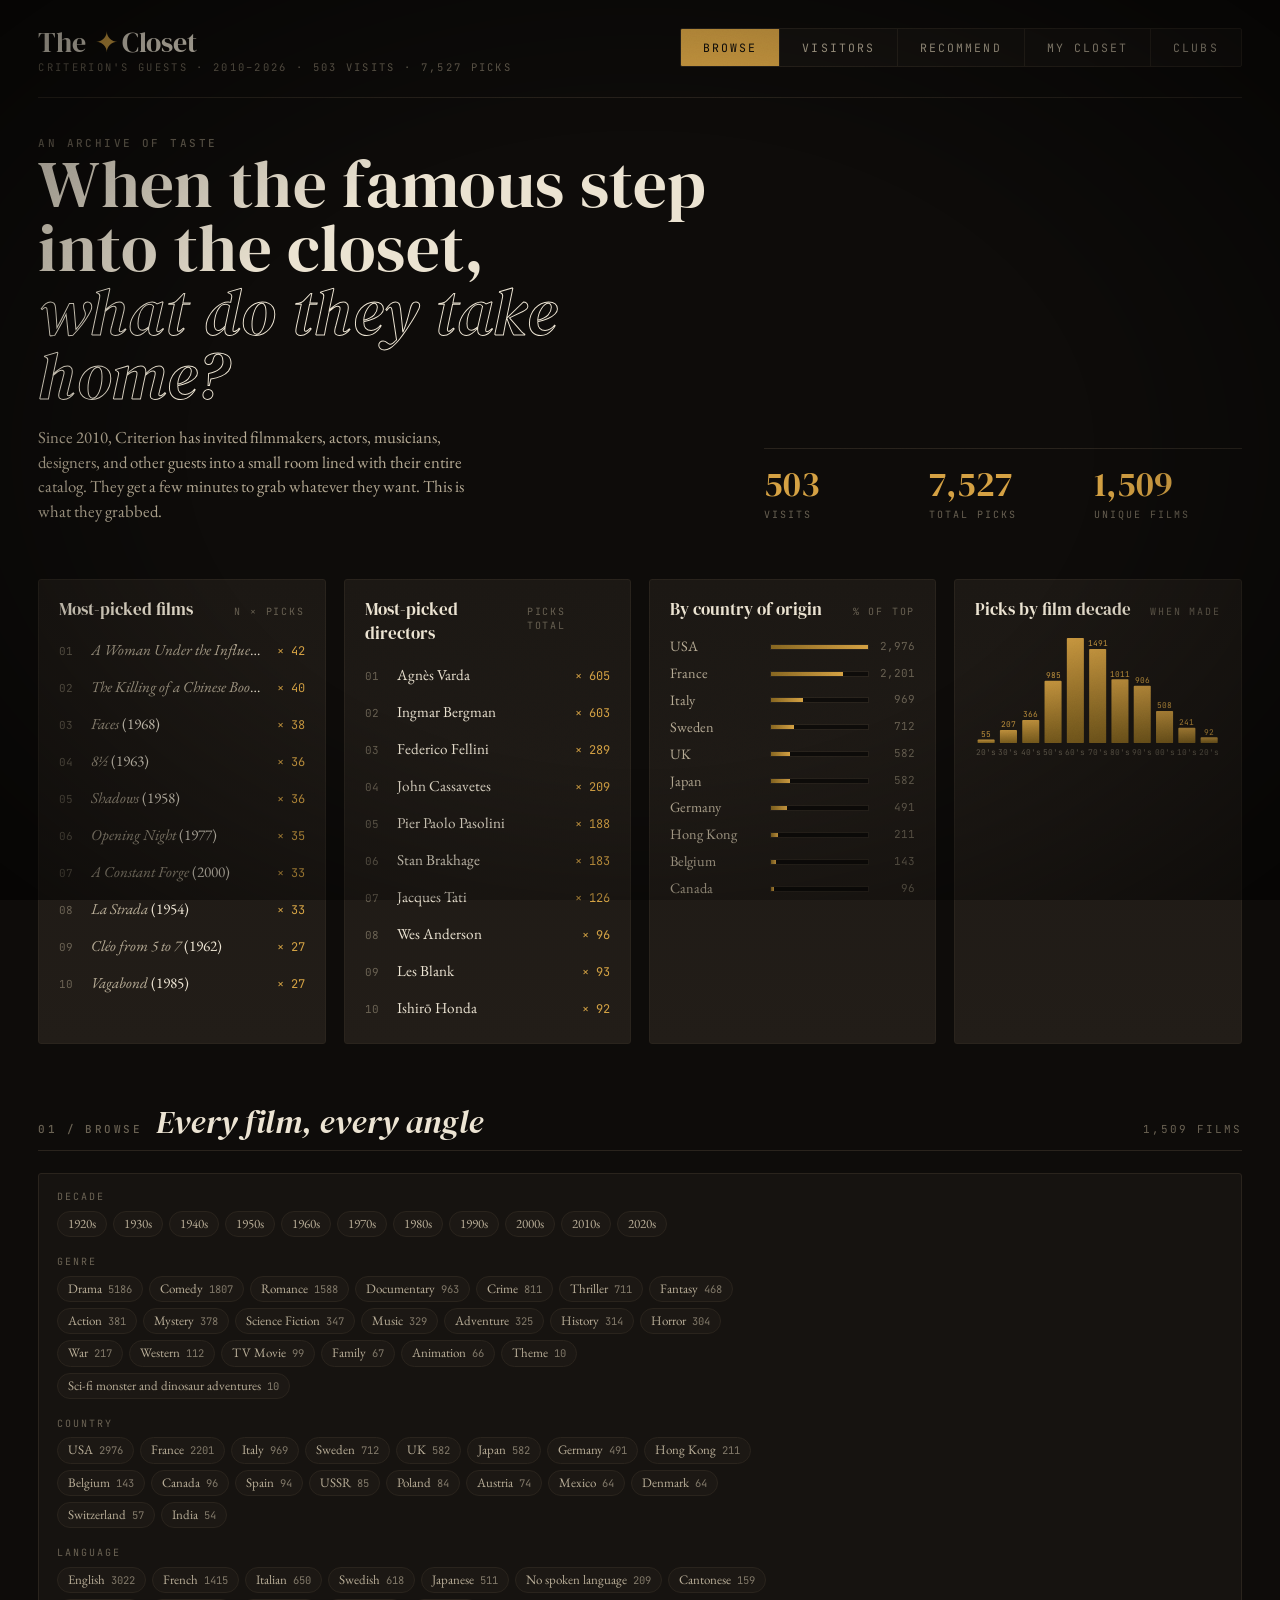
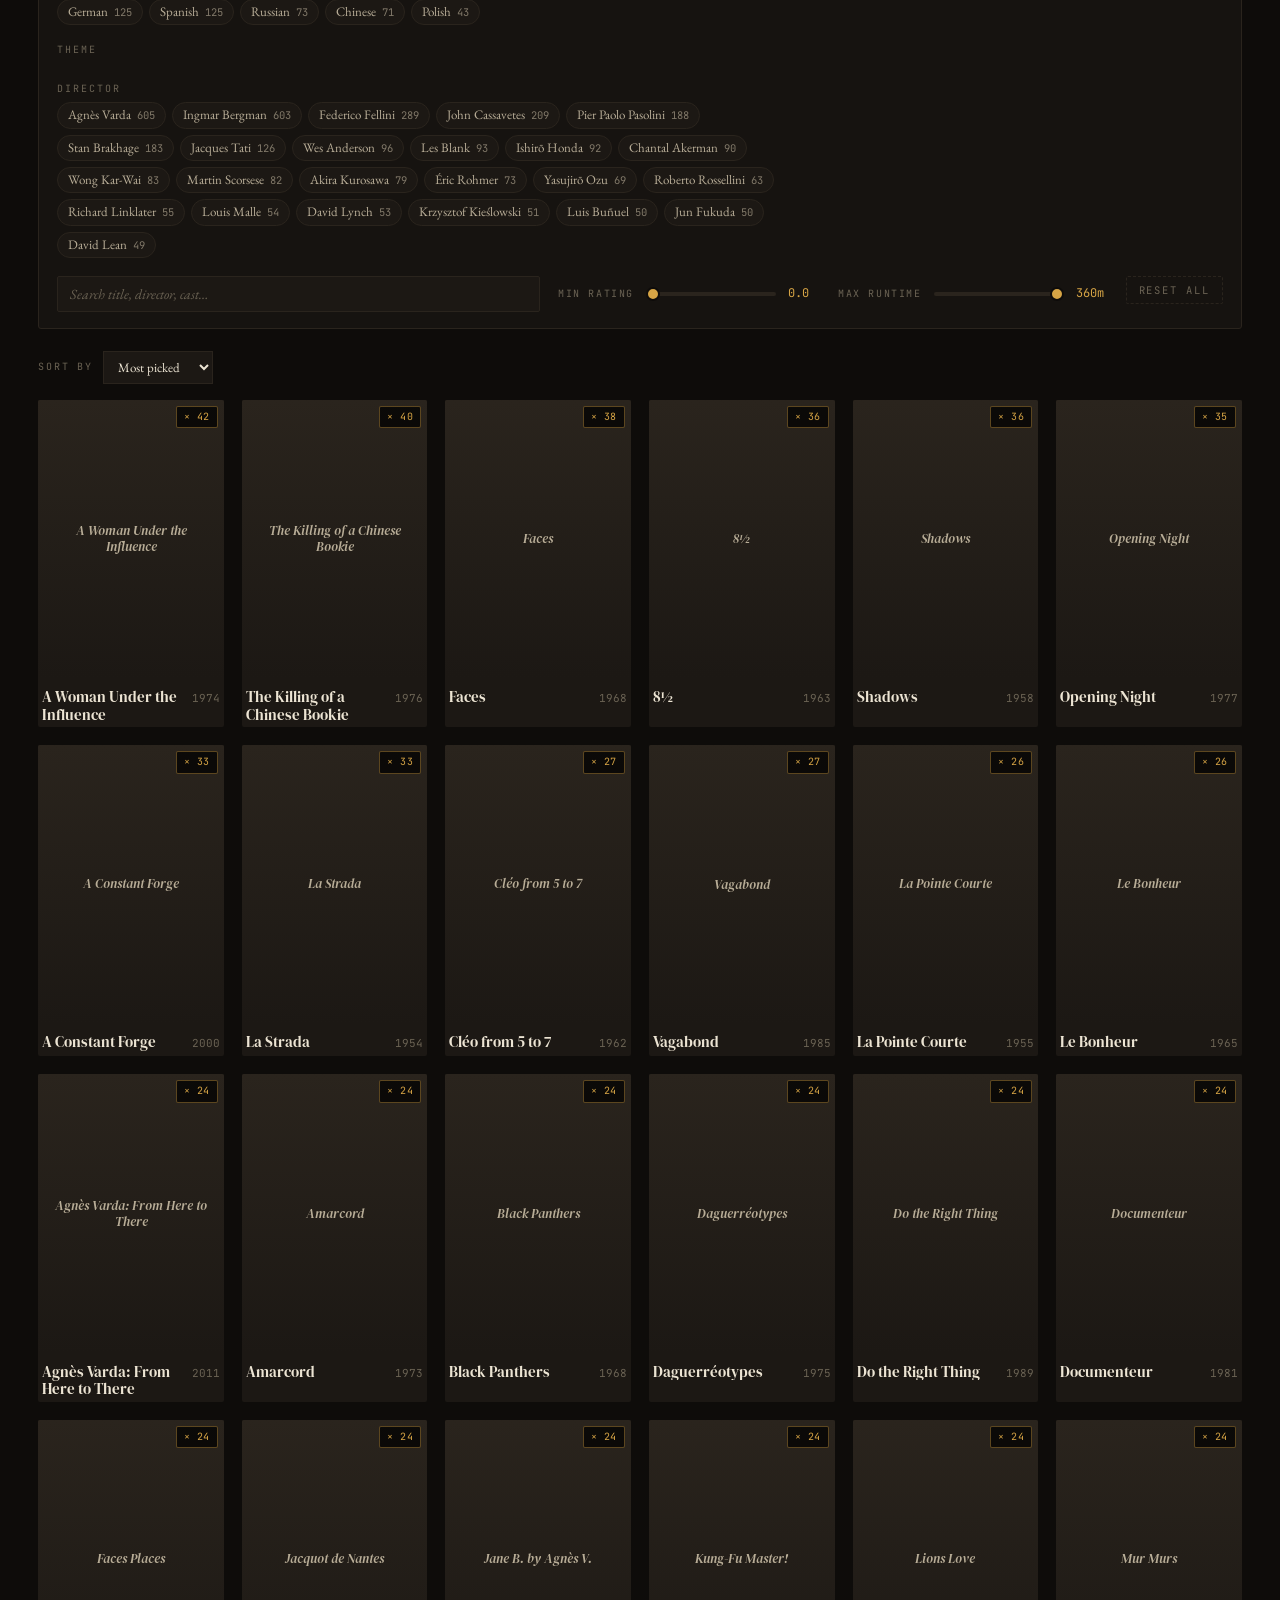
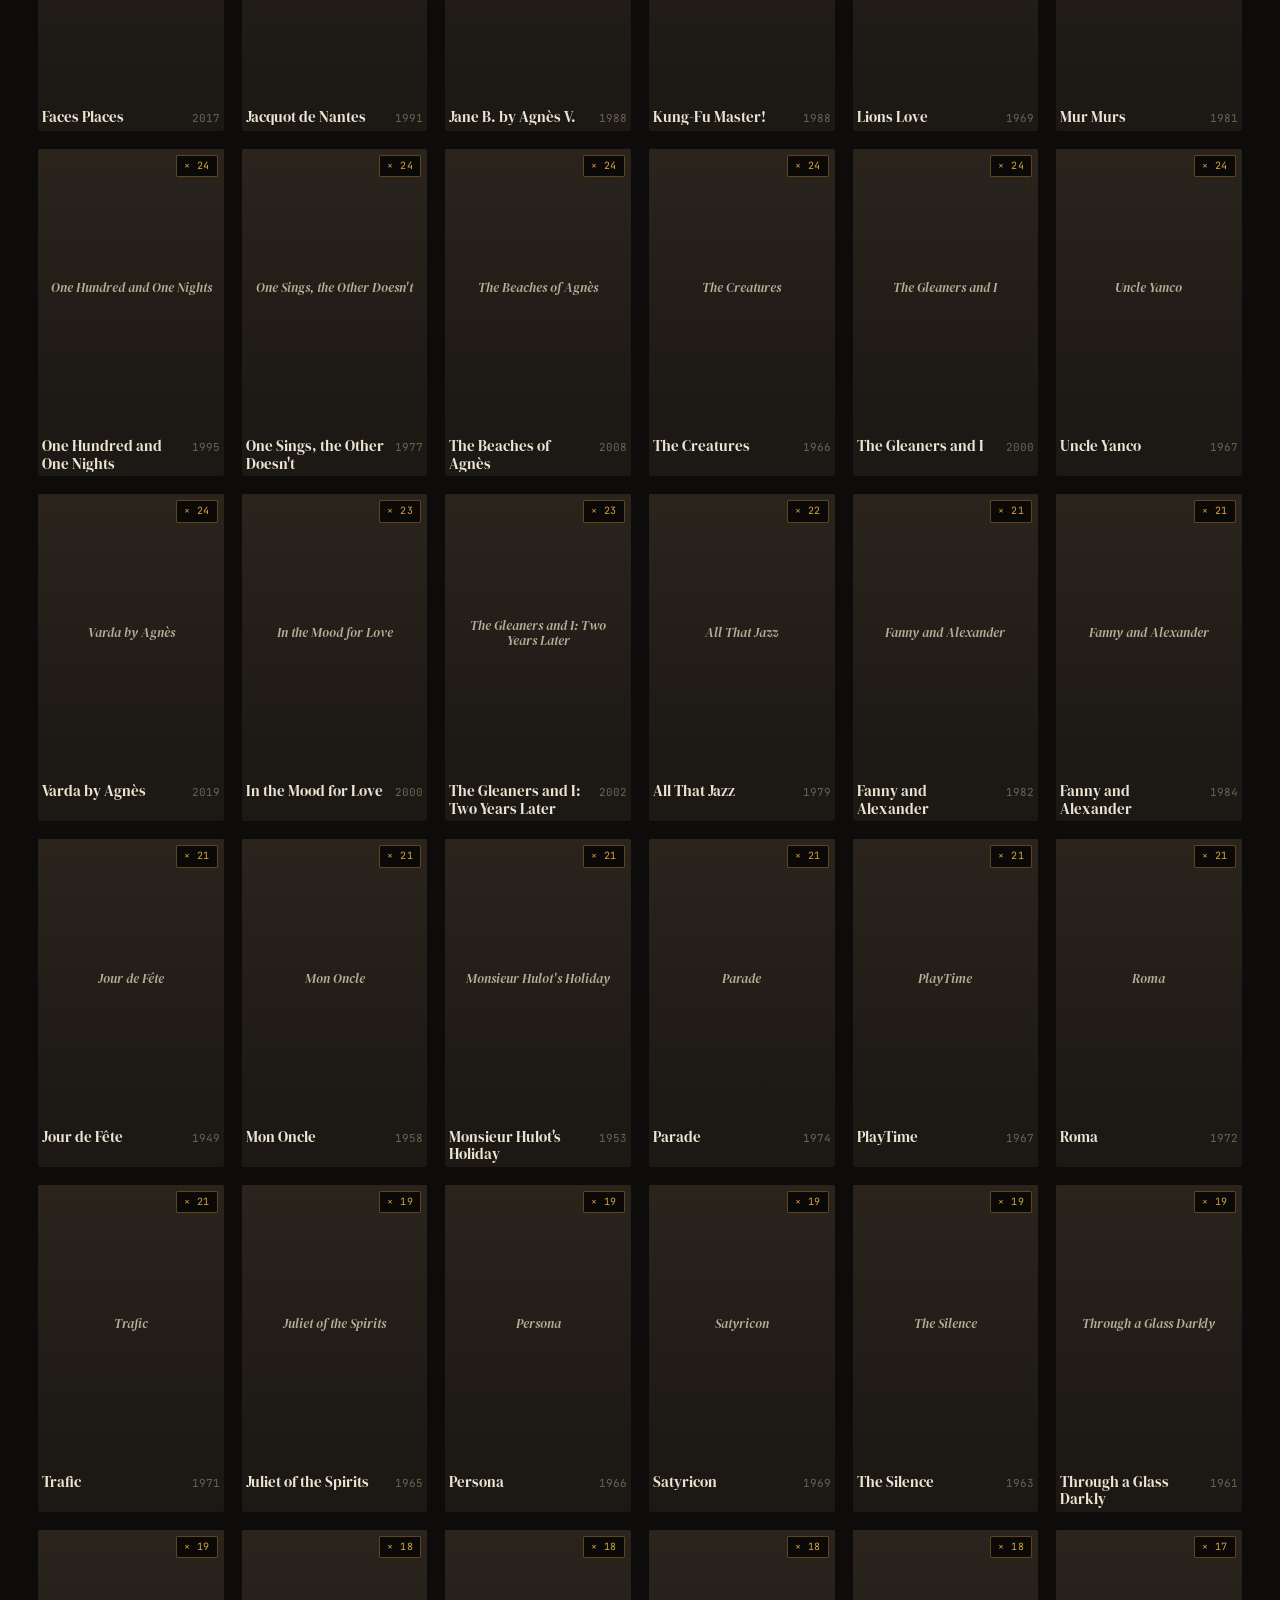
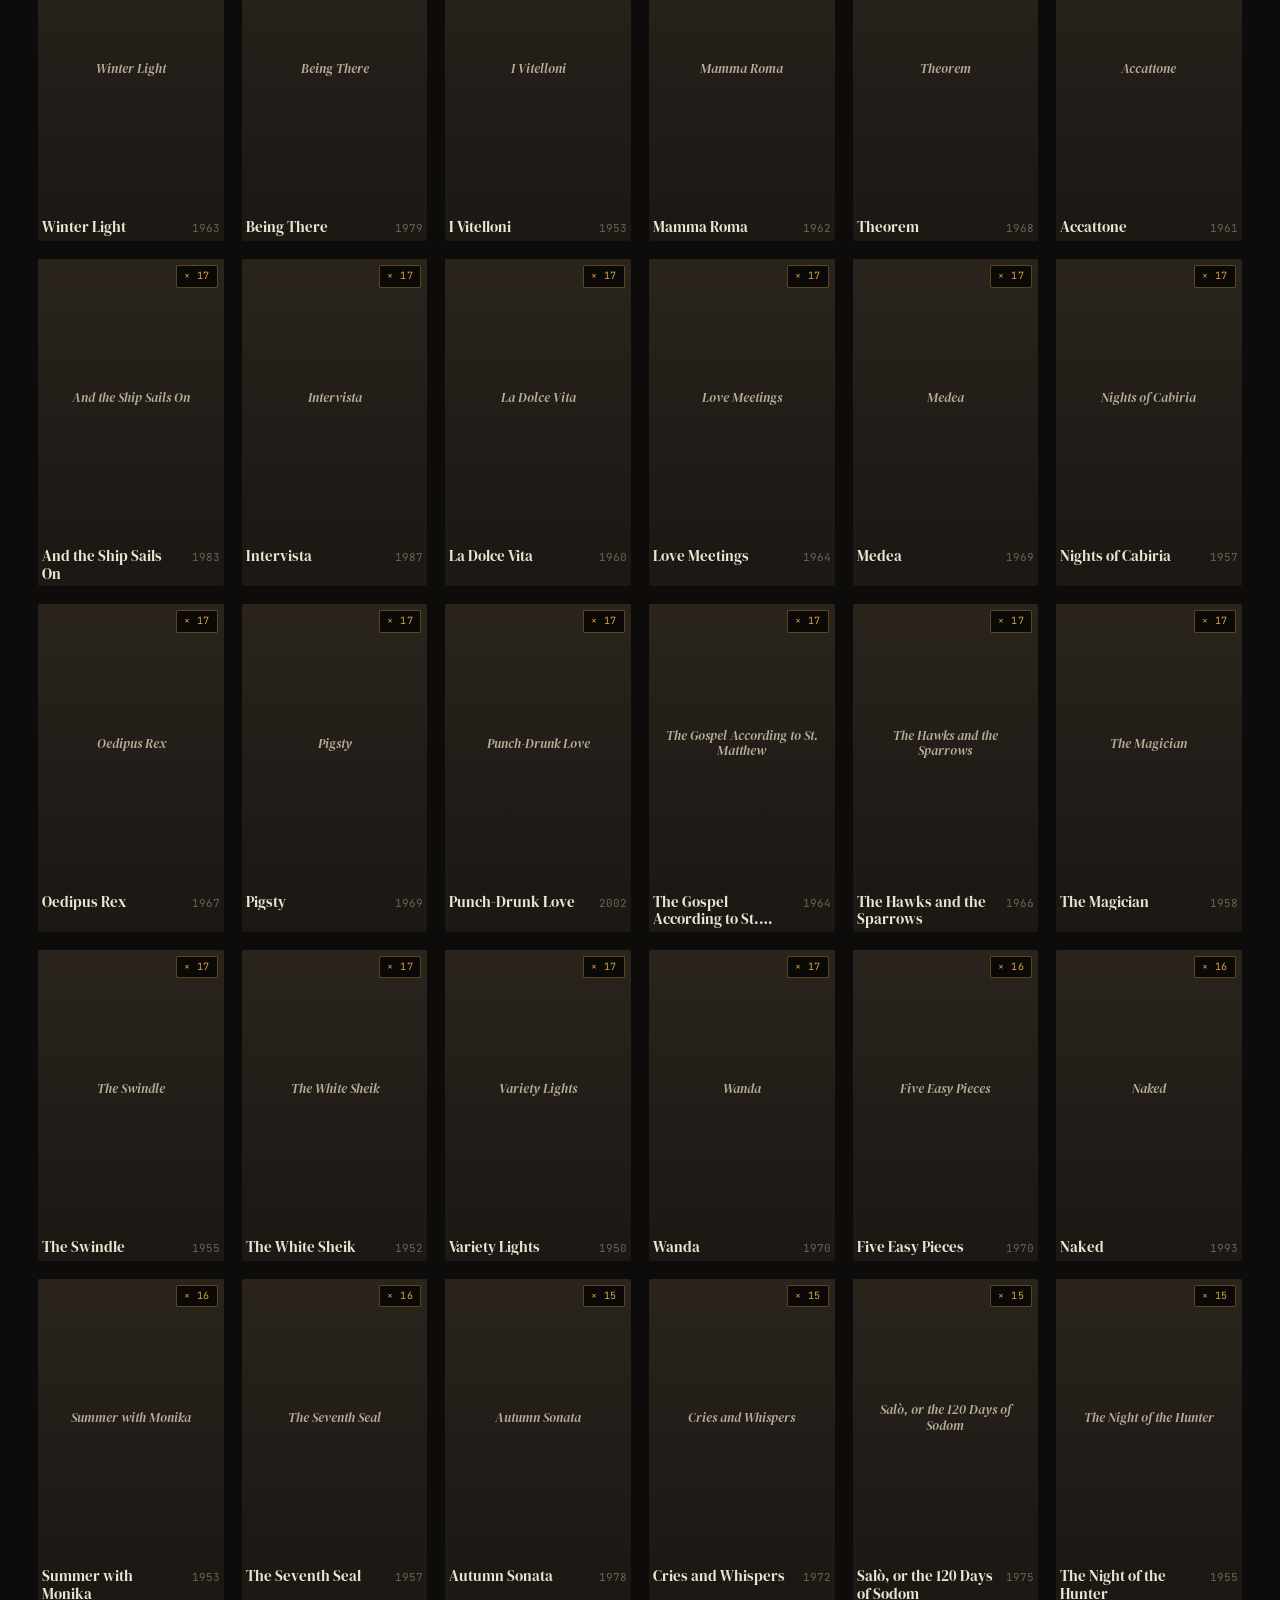
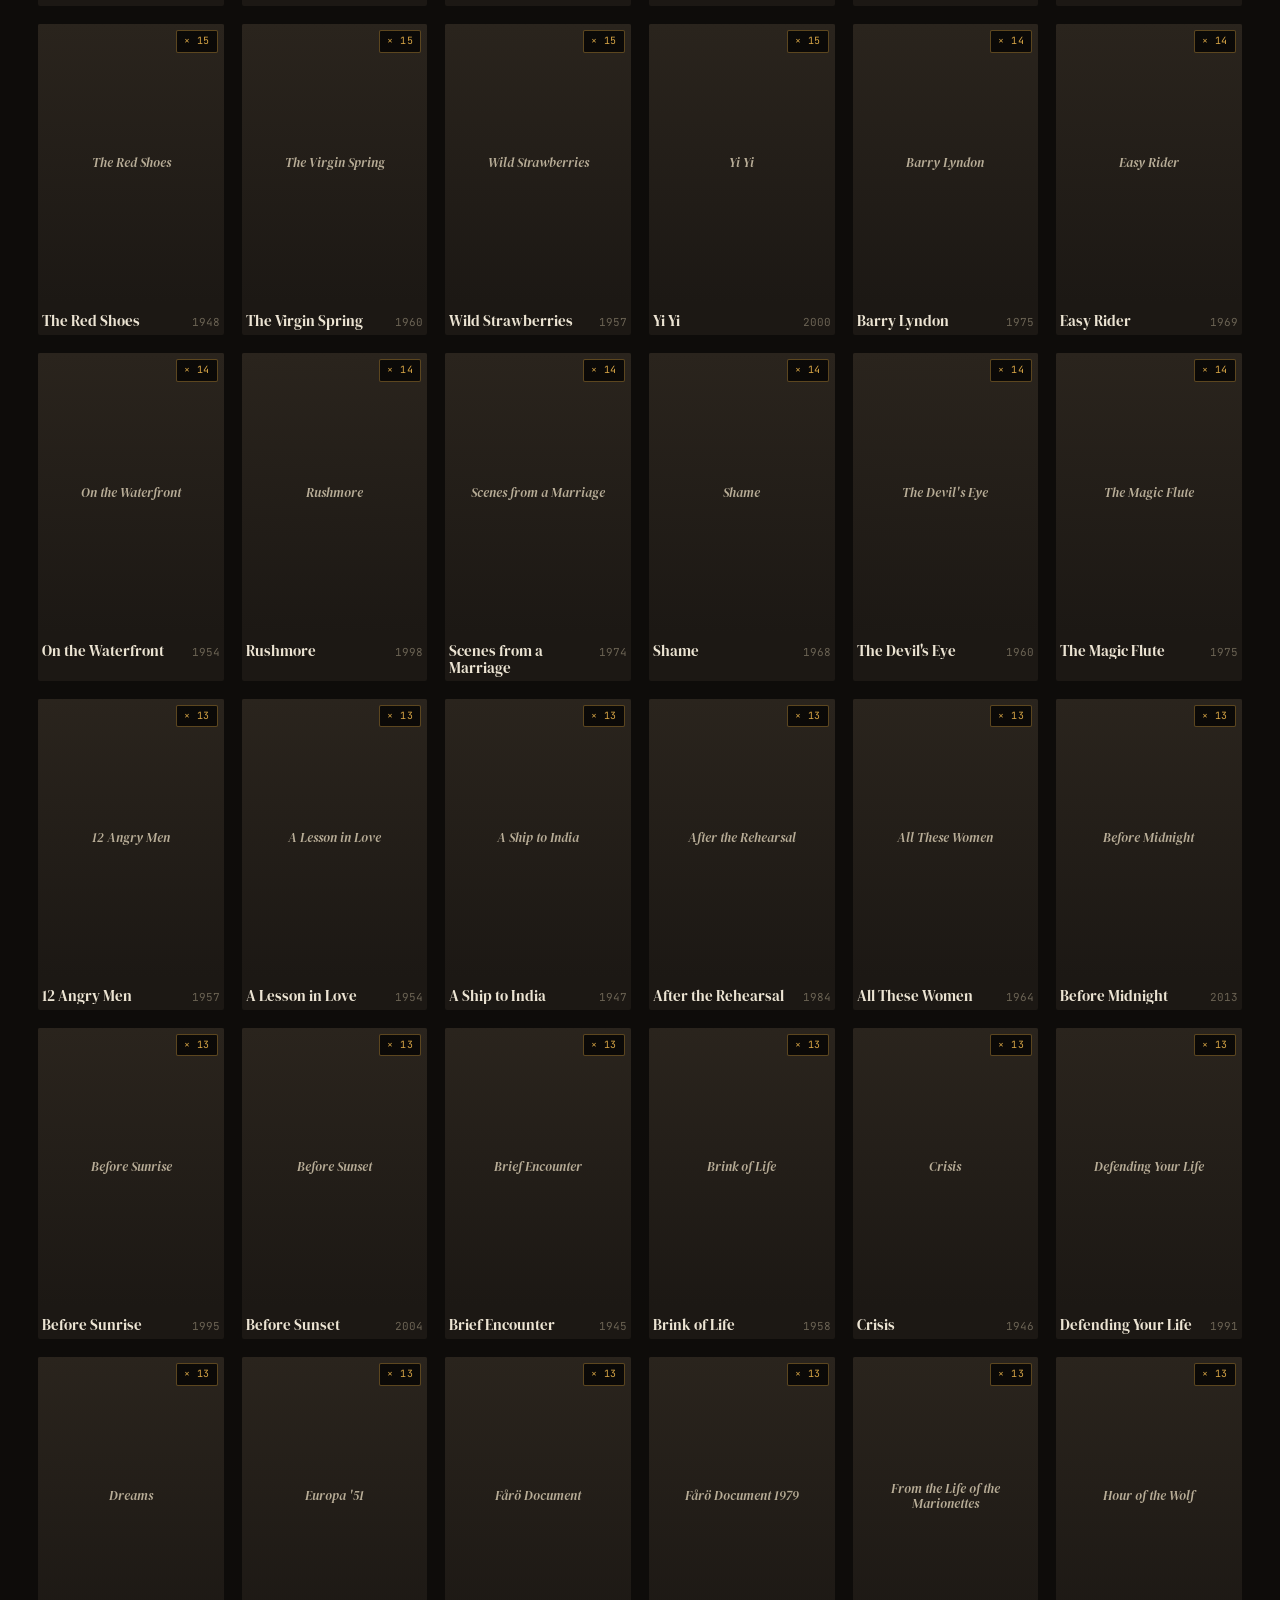
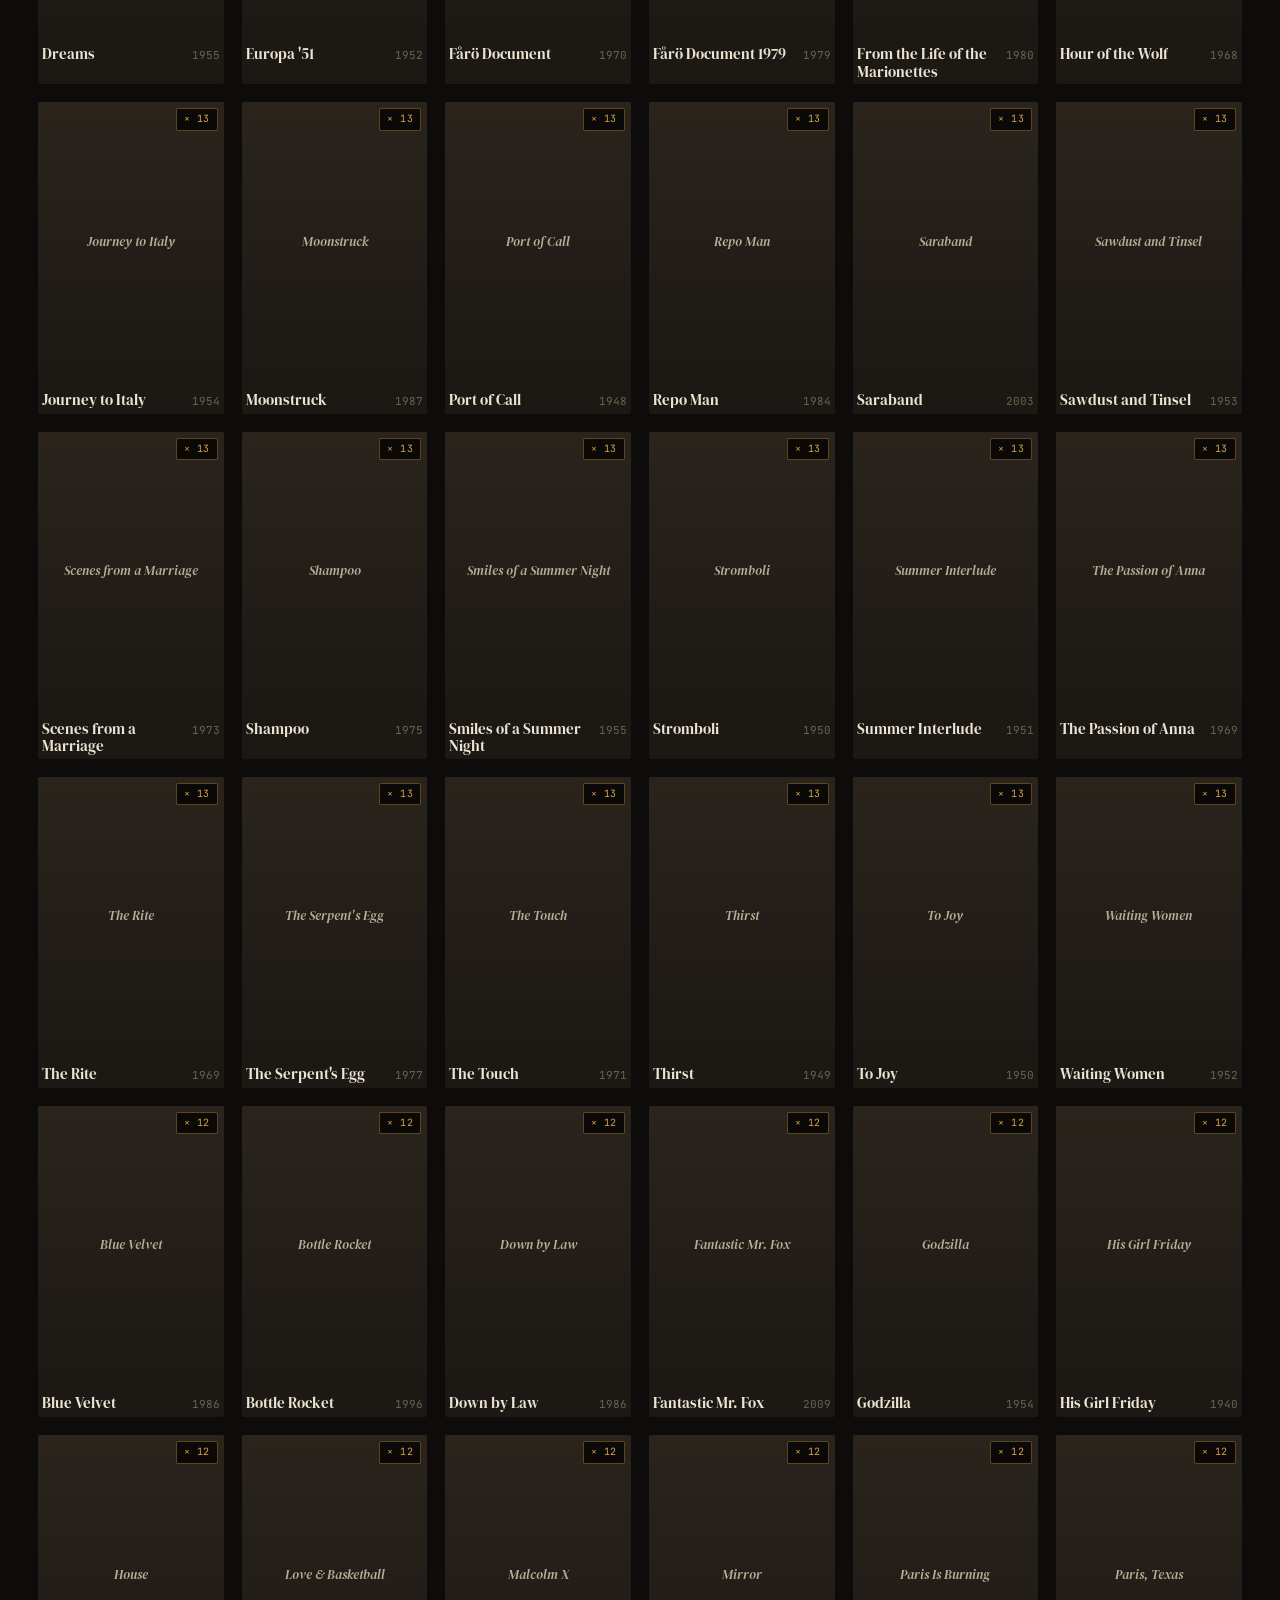
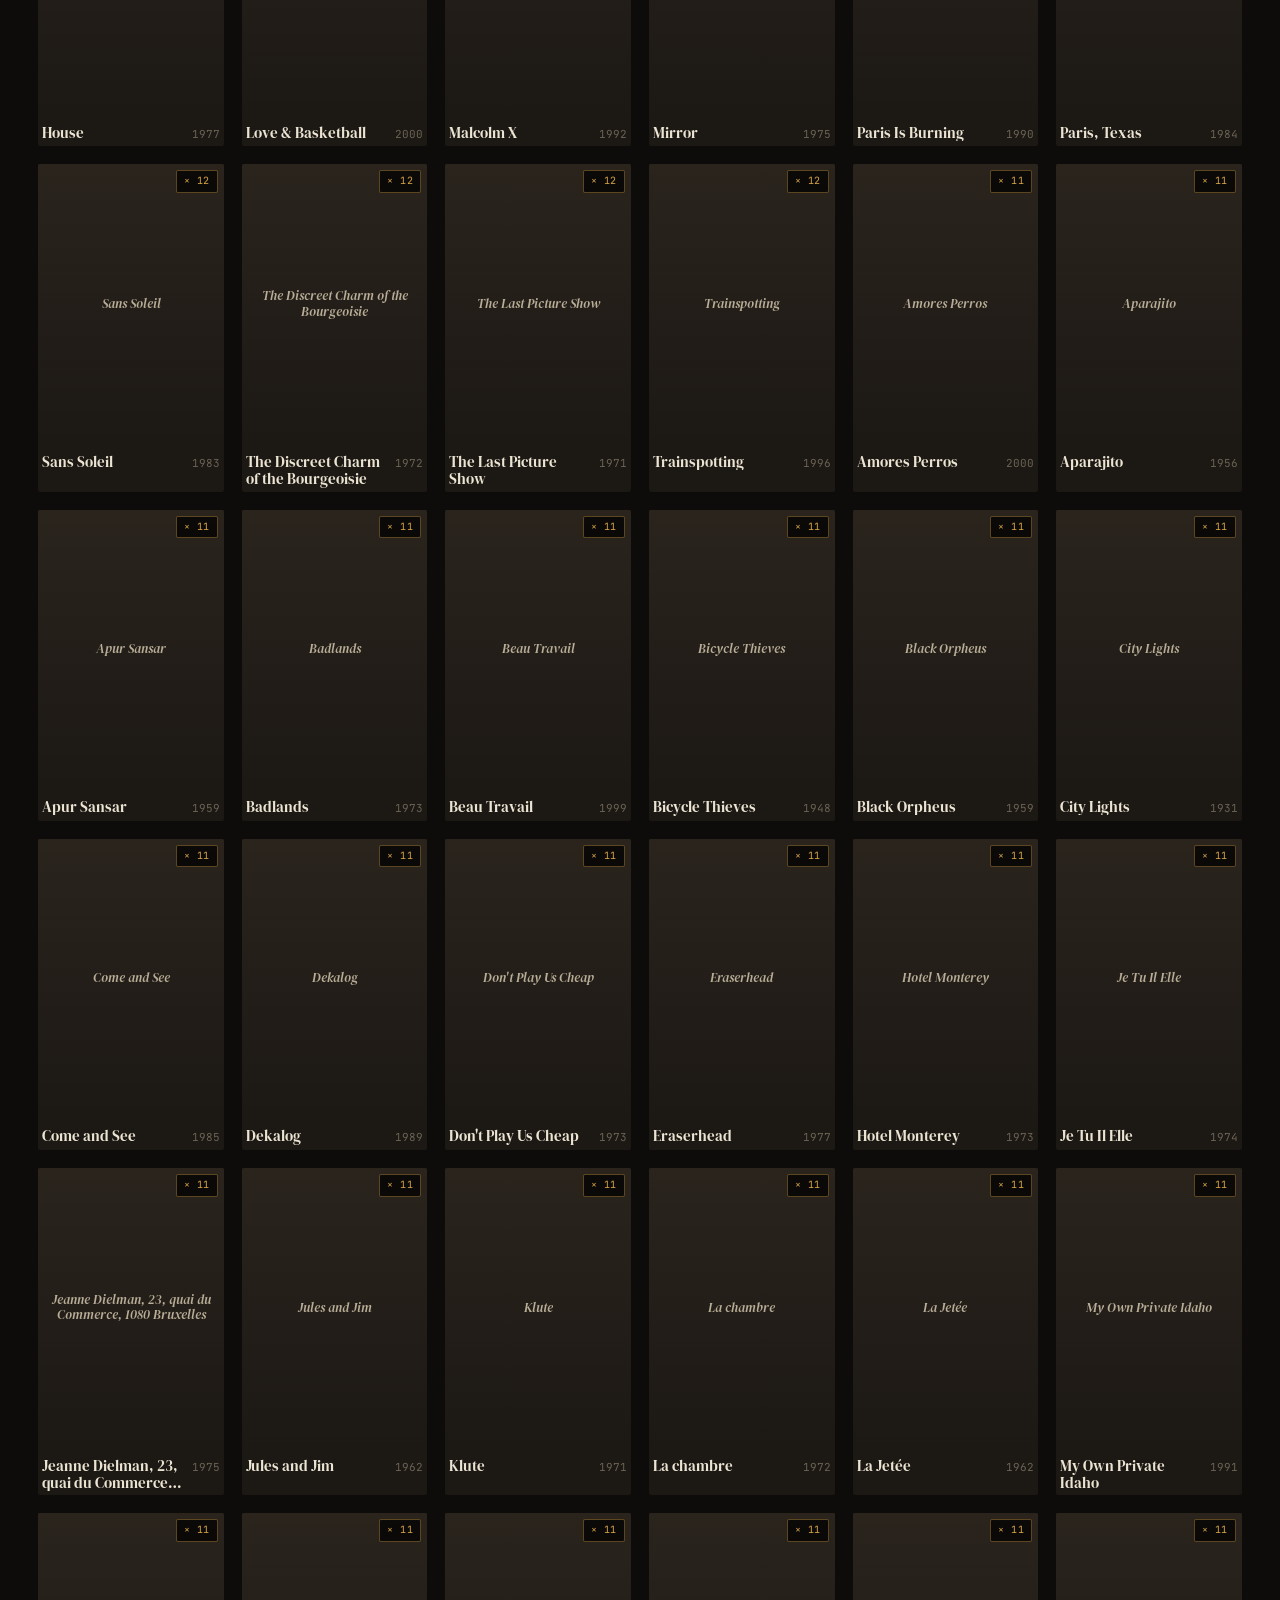
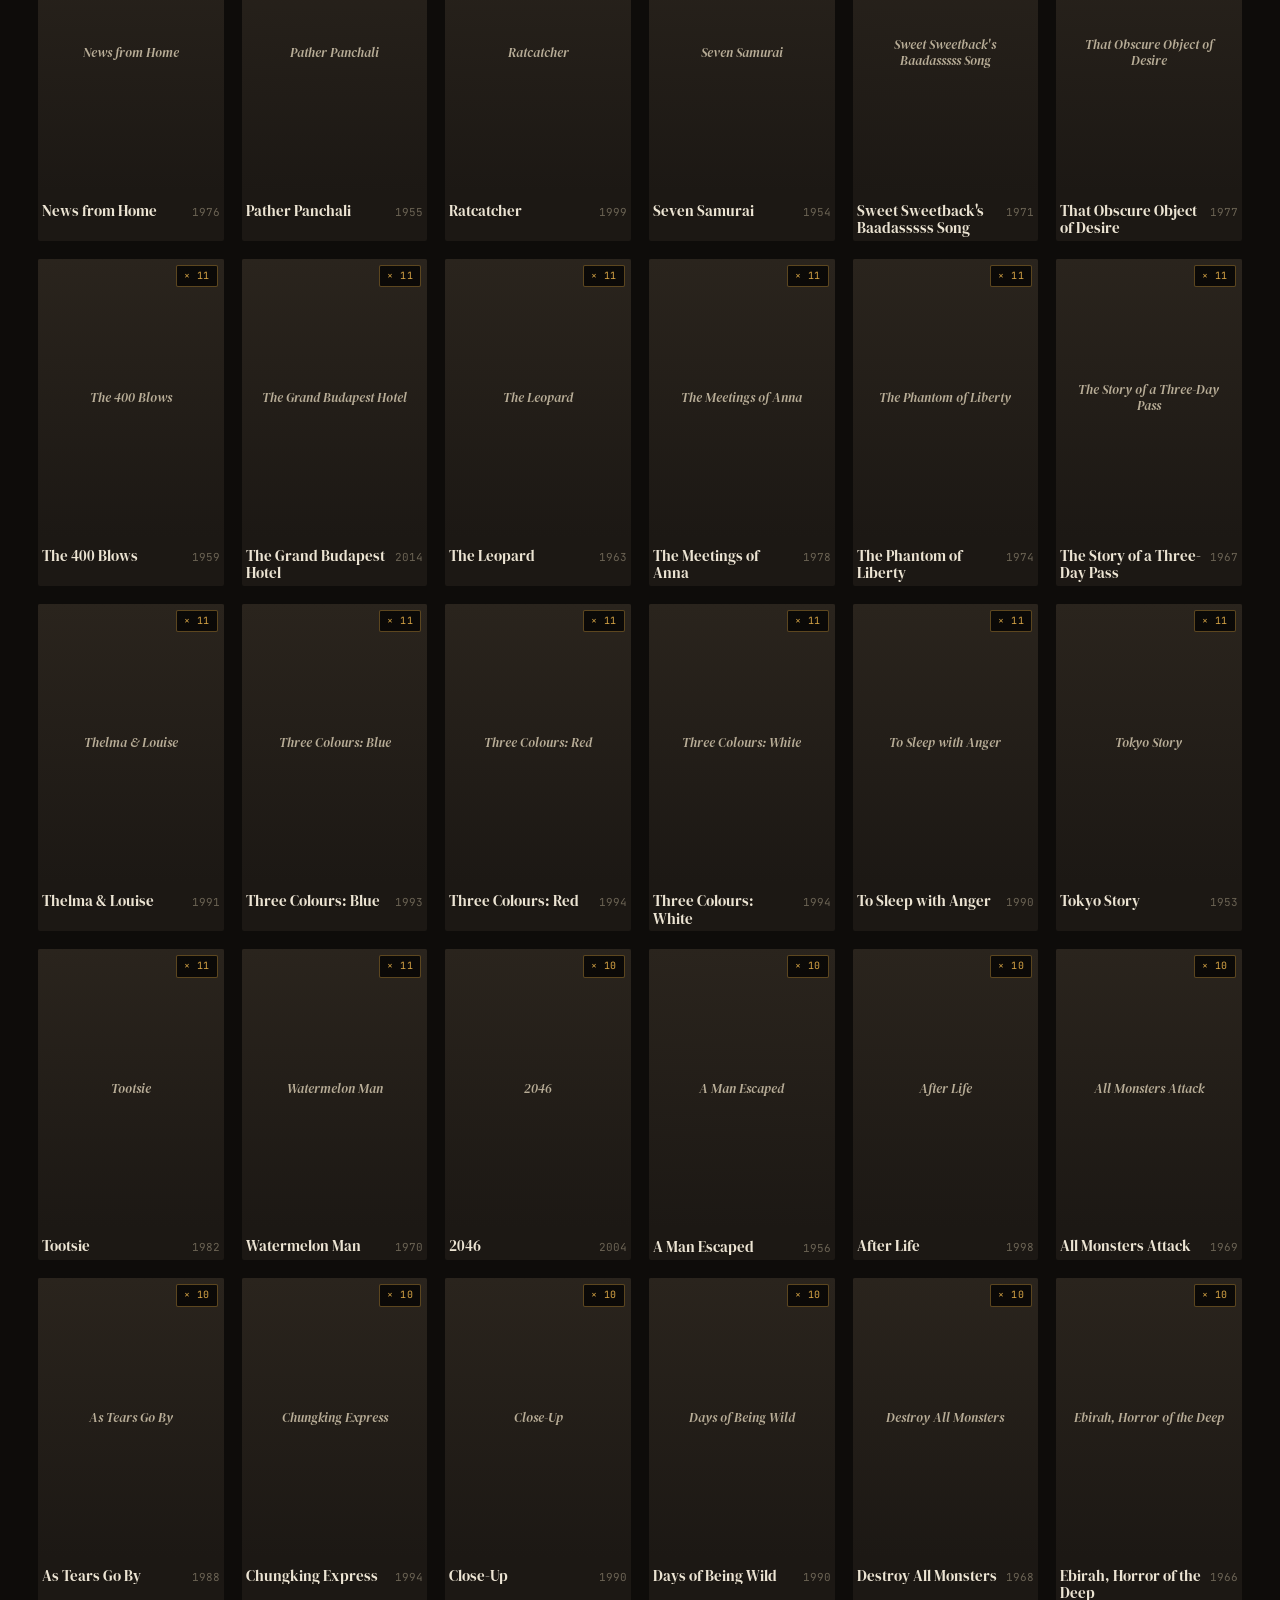
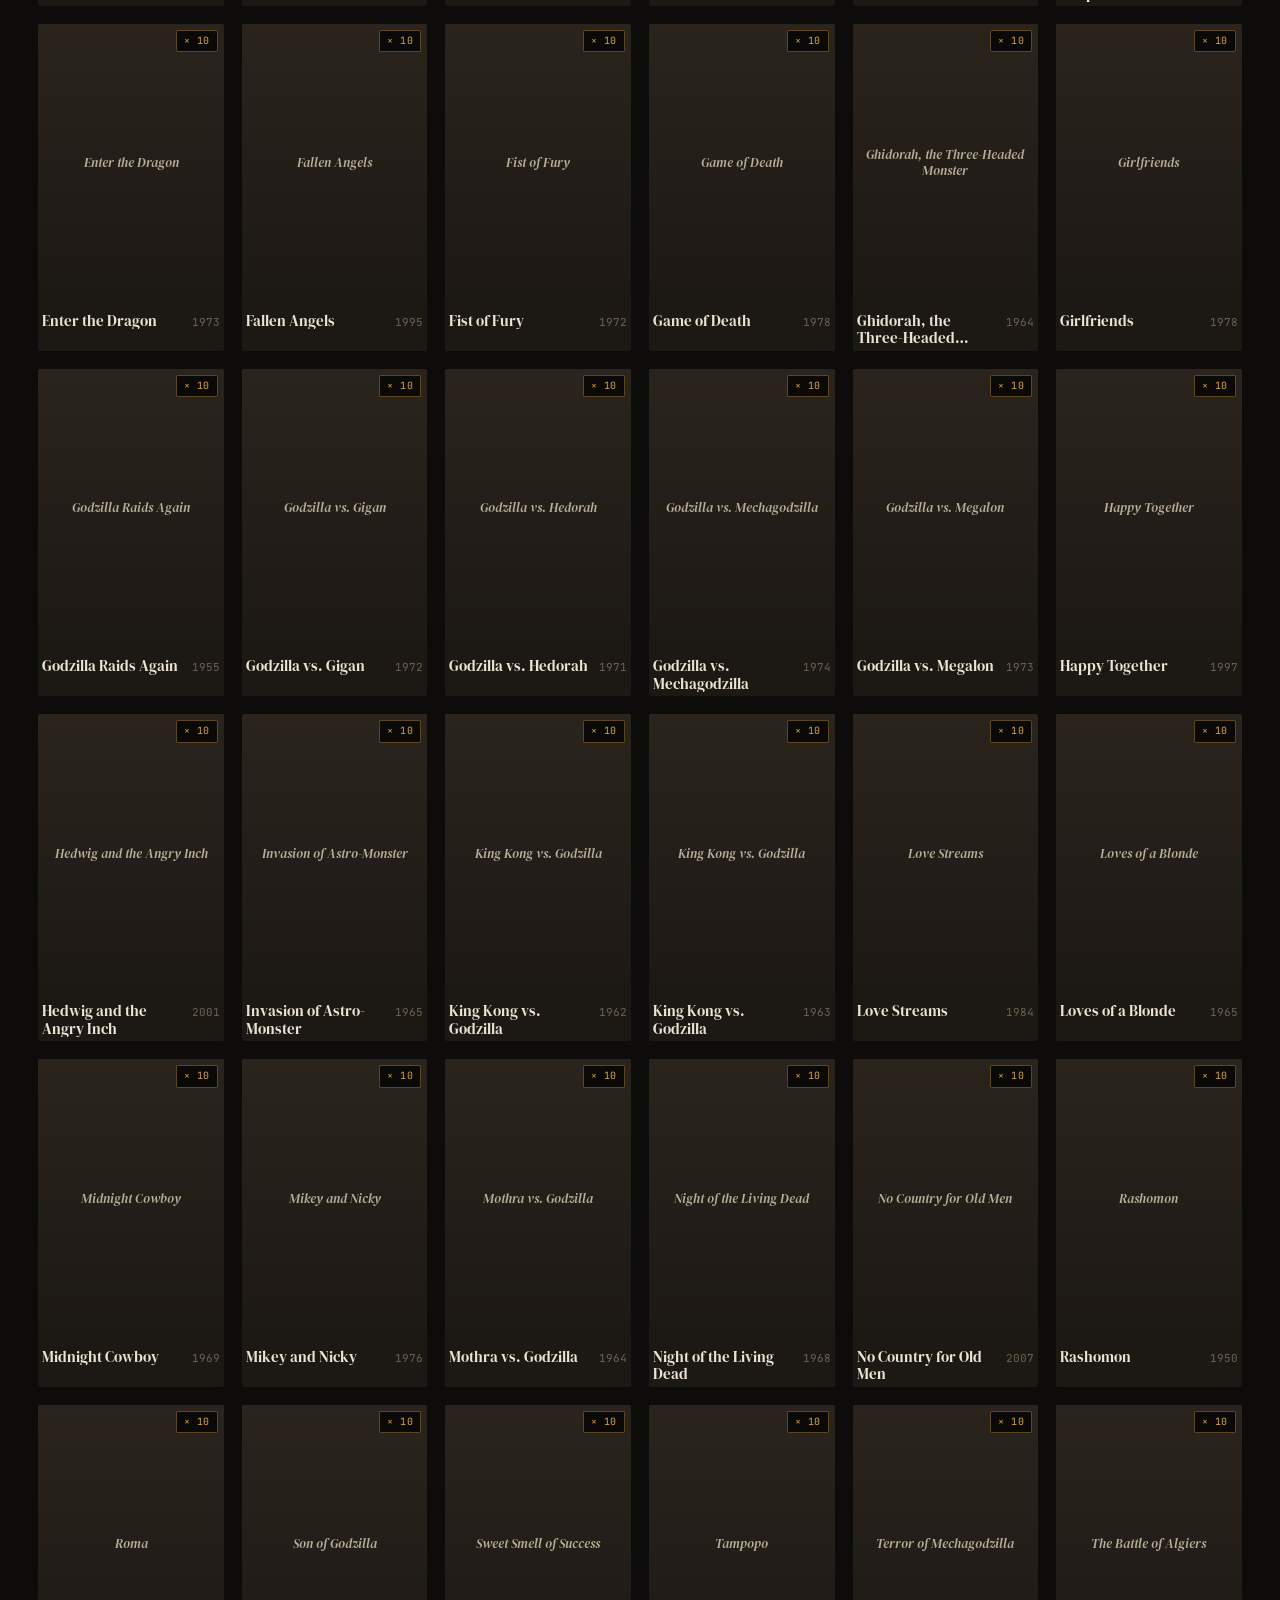
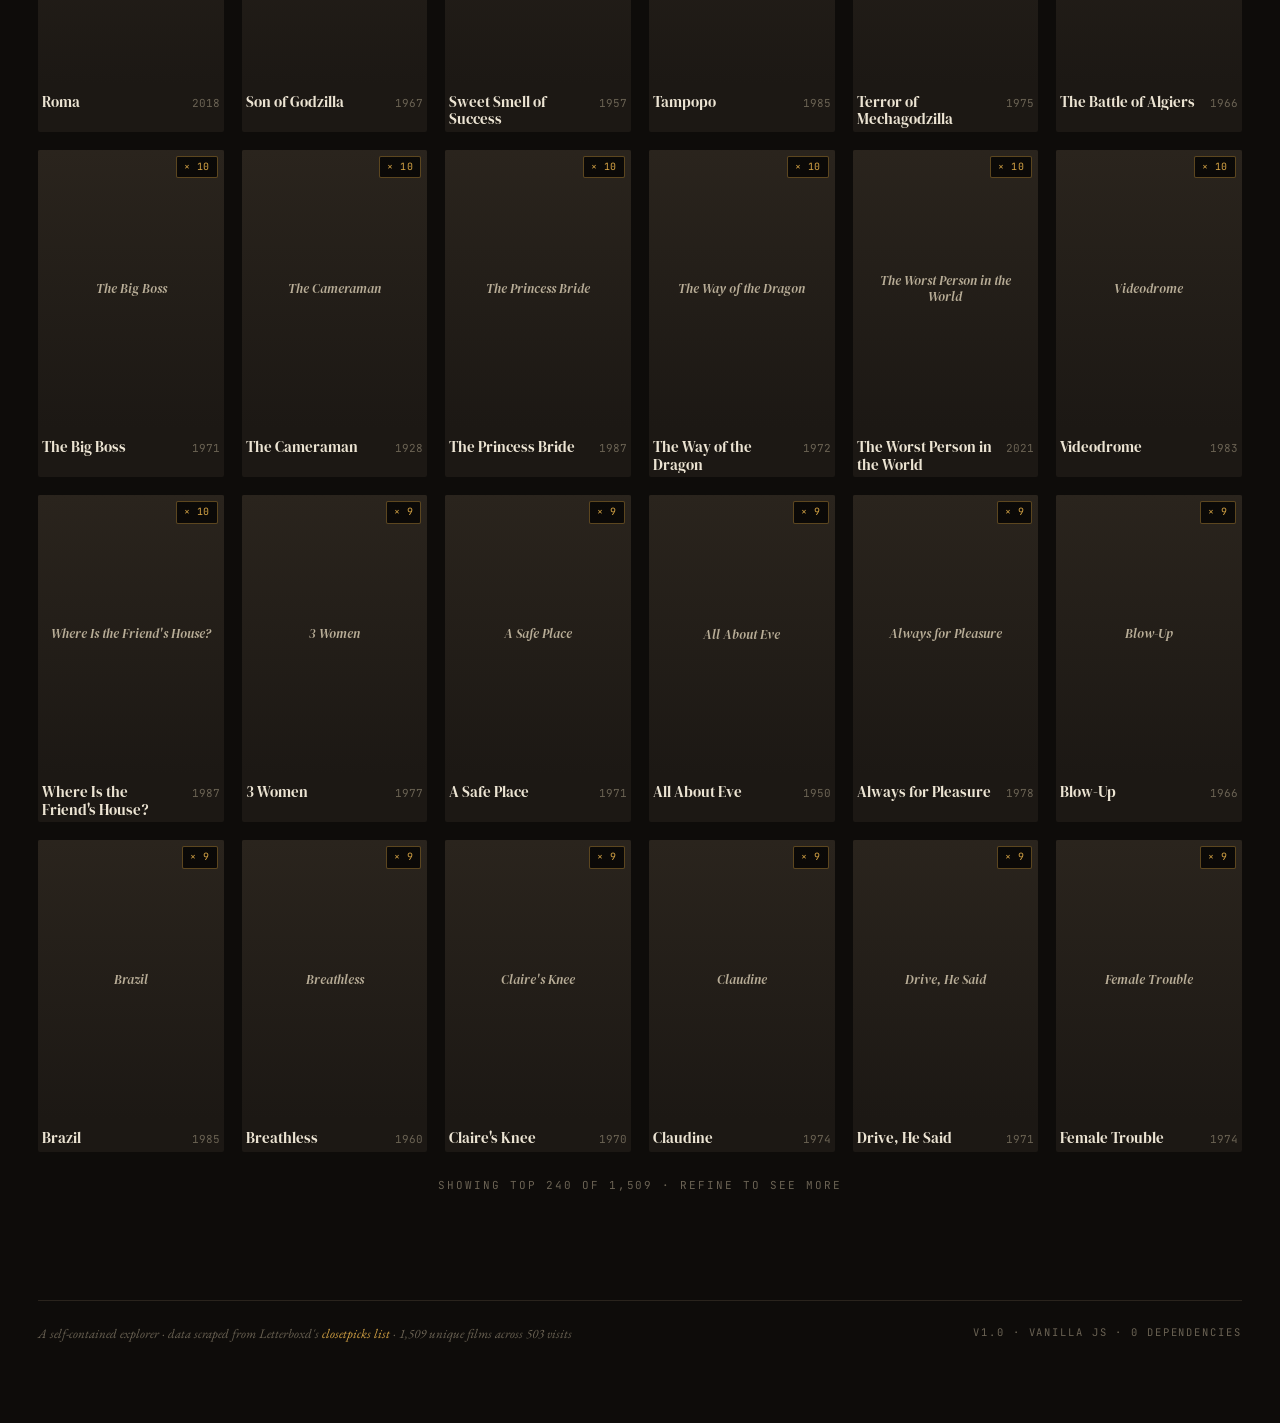
==== commit 88fa4ff4: "Add My closet: personal picks in shared page data, recommendations from them, other closets and clos" ====
--- a/index.html
+++ b/index.html
@@ -121,14 +121,21 @@
   a.ext { color: var(--accent-bright); text-decoration: none; border-bottom: 1px solid var(--accent-deep); }
   a.ext:hover { color: var(--ink); }
   .club-head { display: flex; align-items: center; gap: 12px; flex-wrap: wrap; }
-  .club-share-wrap { display: inline-flex; align-items: center; gap: 10px; }
-  .club-share { background: transparent; color: var(--ink-dim); border: 1px solid var(--rule); border-radius: 2px; width: 34px; height: 34px; display: inline-flex; align-items: center; justify-content: center; cursor: pointer; }
-  .club-share:hover { color: var(--accent-bright); border-color: var(--accent-deep); }
-  .club-share-status { color: var(--ink-faint); font-family: var(--mono); font-size: 11px; }
-  .club-share-url { min-width: min(70vw, 420px); font-family: var(--mono); font-size: 12px; }
+  .share-link { display: inline-flex; align-items: center; justify-content: center; width: 34px; height: 34px; color: var(--ink-dim); border: 1px solid var(--rule); border-radius: 2px; text-decoration: none; vertical-align: middle; }
+  .share-link:hover { color: var(--accent-bright); border-color: var(--accent-deep); }
+  .film-modal h3 .share-link { width: 28px; height: 28px; margin-left: 10px; }
   header.top { flex-wrap: wrap; }
   .sprite { position: absolute; inset: 0; background-repeat: no-repeat; }
   .club-thumb, .film-modal .pcol .poster, .visitor-modal .pgrid .pic, .poster-card .poster-wrap { position: relative; }
+
+    /* ---------- my closet ---------- */
+  .closet { max-width: 1100px; }
+  .closet h3 { margin: 34px 0 10px; }
+  .closet input[type="search"] { background: var(--bg-elev); color: var(--ink); border: 1px solid var(--rule); padding: 8px 10px; font: inherit; border-radius: 2px; width: min(100%, 420px); }
+  .closet-item { display: flex; flex-direction: column; gap: 8px; align-items: stretch; }
+  .film-actions { display: flex; gap: 14px; align-items: center; flex-wrap: wrap; }
+  .closet-near a, .closet-others a { color: var(--accent-bright); text-decoration: none; border-bottom: 1px solid var(--accent-deep); }
+  .closet-near a:hover, .closet-others a:hover { color: var(--ink); }
 
 
   /* ---------- layout shell ---------- */
@@ -1069,6 +1076,7 @@
 /* --------- global state ---------- */
 let DB = null;     // { films, visits, picks, filmBy, visitBy, picksByVisit, picksByFilm }
 let STATE = {
+  film: null,      // slug of the film popup that is open (#film/<slug>)
   view: "browse",  // browse | visitors | recommend
   // browse filters
   bf: {
@@ -1181,8 +1189,11 @@
   const h = location.hash.replace(/^#/, "");
   if (!h) return { view: "browse" };
   const [view, ...rest] = h.split("/");
-  const out = { view: ["browse","visitors","recommend","clubs"].includes(view) ? view : "browse" };
+  // #film/<slug> opens that film's popup over whatever view is current
+  if (view === "film") return { view: null, film: decodeURIComponent(rest.join("/")) };
+  const out = { view: ["browse","visitors","recommend","closet","clubs"].includes(view) ? view : "browse" };
   if (out.view === "clubs" && rest.length) out.club = decodeURIComponent(rest.join("/"));
+  if (out.view === "closet" && rest.length) out.closetOf = decodeURIComponent(rest.join("/"));
   if (out.view === "recommend" && rest.length) {
     const seedsStr = decodeURIComponent(rest.join("/"));
     if (seedsStr.startsWith("seeds=")) {
@@ -1192,19 +1203,25 @@
   return out;
 }
 function writeHash() {
+  if (STATE.film) { history.replaceState(null, "", "#film/" + encodeURIComponent(STATE.film)); return; }
   let h = STATE.view;
   if (STATE.view === "recommend" && STATE.rc.seeds.length) {
     h += "/seeds=" + STATE.rc.seeds.join(",");
   }
   if (STATE.view === "clubs" && CLUB.id) h += "/" + encodeURIComponent(CLUB.id);
+  if (STATE.view === "closet" && CLOSET.viewing) h += "/" + encodeURIComponent(CLOSET.viewing);
   history.replaceState(null, "", "#" + h);
 }
 function applyHash() {
   const r = readHash();
-  STATE.view = r.view;
+  if (r.view) STATE.view = r.view;
+  STATE.film = r.film || null;
   if (r.seeds) STATE.rc.seeds = r.seeds.filter(s => DB.filmBy.has(s));
-  const club = r.view === "clubs" ? (r.club || null) : null;
-  if (club !== CLUB.id) { CLUB.id = club; CLUB.data = null; CLUB.error = ""; }
+  if (r.view) {     // a film route leaves the view, and the club selected in it, as they were
+    const club = r.view === "clubs" ? (r.club || null) : null;
+    if (club !== CLUB.id) { CLUB.id = club; CLUB.data = null; CLUB.error = ""; }
+    CLOSET.viewing = r.view === "closet" ? (r.closetOf || null) : null;
+  }
 }
 
 /* ============== RENDER: SHELL ============== */
@@ -1222,6 +1239,7 @@
       tabBtn("browse", "Browse"),
       tabBtn("visitors", "Visitors"),
       tabBtn("recommend", "Recommend"),
+      tabBtn("closet", "My closet"),
       tabBtn("clubs", "Clubs")
     )
   );
@@ -1258,6 +1276,7 @@
   if (STATE.view === "browse") renderBrowse(main);
   else if (STATE.view === "visitors") renderVisitors(main);
   else if (STATE.view === "recommend") renderRecommend(main);
+  else if (STATE.view === "closet") renderCloset(main);
   else if (STATE.view === "clubs") renderClubs(main);
 }
 
@@ -1589,6 +1608,7 @@
 function posterCard(film, opts = {}) {
   const card = el("div", {
     class: "poster-card",
+    "data-slug": film.film_slug,
     onclick: opts.onClick || (() => openFilmModal(film.film_slug)),
     title: opts.title || null
   });
@@ -1950,8 +1970,10 @@
   }
 }
 
-function computeRecommendations() {
-  const seedSet = new Set(STATE.rc.seeds);
+/* Co-pick ranking for a set of seed films. A pure function of its arguments: the
+ * Recommend tab passes its own seeds and lens, "My closet" passes a closet. */
+function computeRecommendations(seeds = STATE.rc.seeds, lens = STATE.rc.occLens, limit = 30) {
+  const seedSet = new Set(seeds);
   if (!seedSet.size) return [];
 
   // Find visitors who picked at least one seed
@@ -1964,8 +1986,7 @@
   }
   if (!overlapByVisit.size) return [];
 
-  // Optional occupation filter
-  const lens = STATE.rc.occLens;
+  // Optional occupation filter (the lens argument)
   // For each candidate visitor (with overlap), iterate their picks and score
   const scoreByFilm = new Map();
   const supportByFilm = new Map(); // # of overlapping visitors who picked it
@@ -2012,7 +2033,7 @@
     because: becauseByFilm.get(slug) || null,
   }));
   ranked.sort((a,b) => b.score - a.score || b.support - a.support);
-  return ranked.slice(0, 30);
+  return ranked.slice(0, limit);
 }
 
 function paintReco() {
@@ -2061,8 +2082,21 @@
 function closeModal() {
   $("#modal-mount").innerHTML = "";
   document.body.style.overflow = "";
+  if (STATE.film) { STATE.film = null; writeHash(); }
+}
+/* Open or close the film popup to match the address (#film/<slug>). */
+function syncFilmModal() {
+  if (STATE.film && DB.filmBy.has(STATE.film)) openFilmModal(STATE.film);
+  else if (STATE.film) {   // unknown film: close whatever popup is showing and go back to the view
+    STATE.film = null;
+    if ($("#modal-mount").firstChild) closeModal();
+    writeHash();
+  }
+  else if ($("#modal-mount").firstChild) closeModal();
 }
 function showModal(content) {
+  STATE.film = null;      // any other popup leaves the film address
+  writeHash();
   document.body.style.overflow = "hidden";
   const back = el("div", { class: "modal-back", onclick: (e) => { if (e.target === back) closeModal(); } },
     el("div", { class: "modal" },
@@ -2107,13 +2141,15 @@
   pcol.append(pmeta);
 
   const info = el("div", { class: "info" },
-    el("h3", {}, f.film_title),
+    el("h3", {}, f.film_title, " ", shareLinkEl(pageLink("film/" + encodeURIComponent(slug)), "Link to this film")),
     el("div", { class: "yr-dir" },
       f.film_year ? el("span", { class: "yr" }, String(f.film_year)) : null,
       f.film_year && f.directors ? "  ·  " : null,
       f.directors ? "dir. " + splitList(f.directors).join(", ") : null
     ),
-    imdbUrl(f.imdb_id) ? el("p", {}, el("a", { class: "ext", href: imdbUrl(f.imdb_id), target: "_blank", rel: "noopener" }, "IMDb ↗")) : null,
+    el("p", { class: "film-actions" },
+      imdbUrl(f.imdb_id) ? el("a", { class: "ext", href: imdbUrl(f.imdb_id), target: "_blank", rel: "noopener" }, "IMDb ↗") : null,
+      closetToggleEl(slug)),
     f.synopsis ? el("p", { class: "synopsis" }, f.synopsis) : null,
     f.genres ? tagRow("Genres", splitList(f.genres)) : null,
     f.themes ? tagRow("Themes", splitList(f.themes)) : null,
@@ -2137,6 +2173,8 @@
   );
 
   showModal(el("div", { class: "film-modal" }, pcol, info));
+  STATE.film = slug;
+  writeHash();
 }
 function metaRow(k, v) {
   return el("div", { class: "row" },
@@ -2226,6 +2264,226 @@
   if (e.key === "Escape" && $("#modal-mount").firstChild) closeModal();
 });
 
+/* ============== MY CLOSET ============== */
+/* A person's own picks, kept in the Pages shared data (server.js: closet_picks),
+ * public inside the page. The "For you" list is the existing co-pick ranking
+ * (computeRecommendations) seeded with the closet. */
+const CLOSET = { rows: null, error: "", busy: false, viewing: null, search: "" };
+let closetLoadSeq = 0;
+
+const hasHost = () => !!(window.pages && window.pages.call);
+const closetMe = () => (window.pages && window.pages.currentUser ? window.pages.currentUser()?.id : null) || null;
+
+/* Group raw rows into people: {author, name, slugs:Set, latest}. Unknown films are ignored; the
+ * name shown is the one on the person's latest row. */
+function groupClosets(rows) {
+  const people = new Map();
+  for (const r of rows || []) {
+    if (!DB.filmBy.has(r.film_slug)) continue;
+    let p = people.get(r.author);
+    if (!p) people.set(r.author, p = { author: r.author, name: "", slugs: new Set(), latest: "" });
+    p.slugs.add(r.film_slug);
+    if (String(r.created_at) >= p.latest) { p.latest = String(r.created_at); p.name = r.by_name || p.name; }
+  }
+  for (const p of people.values()) p.name = p.name || "someone";
+  return people;
+}
+
+/* The real visitors whose closets overlap `mine` most: shared picks, then smaller closet (a
+ * more focused match), then name. */
+function nearestVisitors(mine, n = 5) {
+  const out = [];
+  for (const v of DB.visits) {
+    const shared = v._picks.filter(p => mine.has(p.film_slug)).length;
+    if (shared) out.push({ visit: v, shared, size: v._picks.length });
+  }
+  out.sort((a, b) => b.shared - a.shared || a.size - b.size || (a.visit.visitor || "").localeCompare(b.visit.visitor || ""));
+  return out.slice(0, n);
+}
+
+/* Everyone else's closets, most picks in common first, then bigger closet, then name. */
+function otherClosets(people, meId, mine) {
+  const out = [];
+  for (const p of people.values()) {
+    if (p.author === meId) continue;
+    let shared = 0;
+    for (const s of p.slugs) if (mine.has(s)) shared++;
+    out.push({ person: p, shared });
+  }
+  out.sort((a, b) => b.shared - a.shared || b.person.slugs.size - a.person.slugs.size || a.person.name.localeCompare(b.person.name));
+  return out;
+}
+
+async function loadClosets() {
+  const seq = ++closetLoadSeq;
+  let rows;
+  try {
+    rows = await window.pages.call("closets", {});
+  } catch (e) {
+    if (seq !== closetLoadSeq) return false;
+    throw e;
+  }
+  if (seq !== closetLoadSeq) return false;     // a newer load is on its way
+  CLOSET.rows = rows;
+  return true;
+}
+
+async function closetAct(action, slug) {
+  CLOSET.busy = true; CLOSET.error = "";
+  try {
+    await window.pages.call(action, { film_slug: slug, by_name: window.pages.currentUser?.()?.name || "" });
+    await loadClosets();
+  } catch (e) {
+    CLOSET.error = e.message || String(e);
+  }
+  CLOSET.busy = false;
+  if (STATE.view === "closet") renderView();
+  refreshClosetToggles();
+}
+
+const myClosetSet = () => {
+  const me = closetMe();
+  const p = me && CLOSET.rows ? groupClosets(CLOSET.rows).get(me) : null;
+  return p ? p.slugs : new Set();
+};
+
+/* The button in the film popup. Hidden when there is no Pages host. */
+function closetToggleEl(slug) {
+  if (!hasHost()) return null;
+  const btn = el("button", { class: "btn small closet-toggle", type: "button", "data-slug": slug });
+  const paint = () => {
+    const inCloset = myClosetSet().has(slug);
+    btn.textContent = CLOSET.rows ? (inCloset ? "✓ In my closet" : "+ Add to my closet") : "My closet…";
+    btn.classList.toggle("ghost", inCloset);
+    btn.disabled = !CLOSET.rows || CLOSET.busy;
+    btn.title = inCloset ? "Remove from my closet" : "Pick this film for my closet";
+  };
+  btn.addEventListener("click", () => { closetAct(myClosetSet().has(slug) ? "closet_remove" : "closet_add", slug); });
+  btn._paint = paint;
+  paint();
+  if (!CLOSET.rows) loadClosets().then(refreshClosetToggles, () => {});
+  return btn;
+}
+function refreshClosetToggles() {
+  for (const b of $$(".closet-toggle")) if (b._paint) b._paint();
+}
+
+function renderCloset(root) {
+  if (!hasHost()) {
+    root.append(el("section", { class: "closet" },
+      el("h2", {}, "My closet"),
+      el("p", { class: "club-note" }, "Closets keep shared state on the Pages host, so they only work in the published Pages app.")));
+    return;
+  }
+  const body = el("section", { class: "closet" });
+  root.append(body);
+  const paint = () => { body.innerHTML = ""; paintCloset(body); };
+  if (!CLOSET.rows) {
+    body.append(el("p", { class: "club-note" }, "Loading closets…"));
+    loadClosets().then(ok => { if (ok && STATE.view === "closet") paint(); },
+                       e => { CLOSET.error = e.message; CLOSET.rows = []; if (STATE.view === "closet") paint(); });
+  } else paint();
+}
+
+function closetPosterGrid(slugs, opts = {}) {
+  const grid = el("div", { class: "poster-grid" });
+  for (const slug of slugs) {
+    const f = DB.filmBy.get(slug);
+    if (!f) continue;
+    const card = posterCard(f, { onClick: () => openFilmModal(slug), recoTag: opts.tag ? opts.tag(slug) : null, title: "Open details" });
+    grid.append(opts.remove
+      ? el("div", { class: "closet-item" }, card,
+          el("button", { class: "btn small ghost", disabled: CLOSET.busy, onclick: () => closetAct("closet_remove", slug) }, "Remove"))
+      : card);
+  }
+  return grid;
+}
+
+function paintCloset(body) {
+  const me = closetMe();
+  const people = groupClosets(CLOSET.rows);
+  const mineP = me ? people.get(me) : null;
+  const mine = mineP ? mineP.slugs : new Set();
+  const viewing = CLOSET.viewing && CLOSET.viewing !== me ? CLOSET.viewing : null;
+  const append = (...kids) => body.append(...kids.filter(Boolean));
+  const err = CLOSET.error ? el("p", { class: "club-error", role: "alert" }, CLOSET.error) : null;
+
+  if (viewing) {
+    const other = people.get(viewing);
+    if (!other) {
+      CLOSET.error = "That closet doesn't exist (any more).";
+      CLOSET.viewing = null; writeHash(); renderView();
+      return;
+    }
+    const shared = [...other.slugs].filter(s => mine.has(s)).length;
+    append(
+      el("button", { class: "btn small ghost", onclick: () => { CLOSET.viewing = null; writeHash(); renderView(); } }, "← My closet"),
+      el("div", { class: "club-head" }, el("h2", {}, `${other.name}'s closet`),
+        shareLinkEl(pageLink("closet/" + encodeURIComponent(viewing)), "Link to this closet")),
+      el("p", { class: "club-note" }, `${other.slugs.size} film${other.slugs.size === 1 ? "" : "s"}` + (me ? ` · ${shared} in common with you` : "")),
+      err,
+      closetPosterGrid([...other.slugs], { tag: s => mine.has(s) ? "in your closet too" : null }));
+    return;
+  }
+
+  // my closet
+  const input = el("input", { type: "search", value: CLOSET.search, placeholder: "Search any film or director to add", "aria-label": "Search films to add to my closet" });
+  const results = el("ul", { class: "club-list" });
+  const run = () => {
+    CLOSET.search = input.value; results.innerHTML = "";
+    const q = input.value.trim().toLowerCase();
+    if (q.length < 2) return;
+    const hits = DB.films.filter(f => !mine.has(f.film_slug) &&
+      ((f.film_title || "").toLowerCase().includes(q) || f._directors.some(d => d.toLowerCase().includes(q))))
+      .sort((a, b) => b._pickCount - a._pickCount).slice(0, 10);
+    if (!hits.length) results.append(el("li", {}, "No films found (or already in your closet)."));
+    for (const f of hits) results.append(el("li", {}, el("div", {}, filmLine(f.film_slug), el("div", { class: "club-actions" },
+      el("button", { class: "btn small", disabled: CLOSET.busy, onclick: () => closetAct("closet_add", f.film_slug) }, "Add to my closet")))));
+  };
+  input.addEventListener("input", debounce(run, 200));
+
+  append(
+    el("div", { class: "club-head" }, el("h2", {}, "My closet"),
+      me ? shareLinkEl(pageLink("closet/" + encodeURIComponent(me)), "Link to my closet") : null),
+    el("p", { class: "club-note" }, mine.size
+      ? `${mine.size} film${mine.size === 1 ? "" : "s"}. Everyone with this page can see your closet.`
+      : "Pick films you love, from any film's details or with the search below. They become your closet, and we'll suggest films from what the visitors with your taste picked. Everyone with this page can see your closet."),
+    err,
+    el("h3", {}, "Add a film"), input, results);
+  if (mine.size) {
+    append(el("h3", {}, "My picks"), closetPosterGrid([...mine], { remove: true }));
+    const recos = computeRecommendations([...mine], "all", 24);
+    append(el("h3", {}, "For you"),
+      el("p", { class: "club-note" }, "Films that visitors who share your picks also picked, best match first."));
+    if (recos.length) {
+      const grid = el("div", { class: "poster-grid" });
+      for (const r of recos) {
+        const f = DB.filmBy.get(r.slug);
+        if (!f) continue;
+        const because = r.because ? DB.filmBy.get(r.because) : null;
+        grid.append(posterCard(f, {
+          onClick: () => openFilmModal(f.film_slug), title: "Open details",
+          recoTag: because ? `<em>${safeHtml(because.film_title)}</em><br>picked by ${r.support} visitor${r.support === 1 ? "" : "s"} who took it`
+                           : `picked by ${r.support} visitor${r.support === 1 ? "" : "s"} like you`,
+        }));
+      }
+      append(grid);
+    } else append(el("p", { class: "club-note" }, "No visitor has picked any of these films yet."));
+    const near = nearestVisitors(mine);
+    if (near.length) append(el("h3", {}, "Closest visitors"), el("ul", { class: "club-list closet-near" }, near.map(n =>
+      el("li", {}, el("div", {}, el("a", { href: "#", onclick: e => { e.preventDefault(); openVisitorModal(n.visit.visit_slug); } }, n.visit.visitor),
+        el("span", { class: "club-meta" }, ` · ${n.shared} of your picks, in a closet of ${n.size}`))))));
+  }
+  const others = otherClosets(people, me, mine);
+  append(el("h3", {}, "Other closets"));
+  append(others.length
+    ? el("ul", { class: "club-list closet-others" }, others.map(o => el("li", {}, el("div", {},
+        el("a", { href: "#", onclick: e => { e.preventDefault(); CLOSET.viewing = o.person.author; writeHash(); renderView(); } }, o.person.name),
+        el("span", { class: "club-meta" }, ` · ${o.person.slugs.size} film${o.person.slugs.size === 1 ? "" : "s"} · ${o.shared} in common with you`)))))
+    : el("p", { class: "club-note" }, "Nobody else has picked anything yet."));
+  if (CLOSET.search) setTimeout(run);
+}
+
 /* ============== POSTERS ============== */
 /* Pages blocks hotlinked images, so there the posters are sprite sheets that
  * were uploaded to the page as assets: POSTER_MAP is slug -> [sheet, col, row]
@@ -2383,27 +2641,21 @@
  * app cannot tell it (document.referrer is unreliable), so the build bakes it
  * into the Pages upload only; elsewhere it is empty and we use our own. */
 const PAGE_URL = "";
+/* A real address for a place in the app: PAGE_URL (or our own address) plus a
+ * fragment. Used as the href of link buttons, so they work like any link. */
+function pageLink(fragment, pageUrl = PAGE_URL) {
+  return (pageUrl || location.href).split("#")[0] + "#" + fragment;
+}
 function clubLinkUrl(cid, pageUrl = PAGE_URL) {
-  return (pageUrl || location.href).split("#")[0] + "#clubs/" + encodeURIComponent(cid);
+  return pageLink("clubs/" + encodeURIComponent(cid), pageUrl);
 }
 const SHARE_ICON = '<svg viewBox="0 0 24 24" width="18" height="18" fill="none" stroke="currentColor" stroke-width="1.8" stroke-linecap="round" stroke-linejoin="round" aria-hidden="true"><path d="M10 14a4 4 0 0 0 5.7 0l3-3a4 4 0 0 0-5.7-5.7l-1 1"/><path d="M14 10a4 4 0 0 0-5.7 0l-3 3a4 4 0 0 0 5.7 5.7l1-1"/></svg>';
+/* The link icon: an ordinary anchor, so it can be opened, middle-clicked or copied with the browser's own menu. */
+function shareLinkEl(href, label) {
+  return el("a", { class: "share-link", href, target: "_blank", rel: "noopener", title: label, "aria-label": label, html: SHARE_ICON });
+}
 function shareEl(cid) {
-  const status = el("span", { class: "club-share-status", role: "status", "aria-live": "polite" });
-  const btn = el("button", { class: "club-share", type: "button", title: "Copy link to this club", "aria-label": "Copy link to this club", html: SHARE_ICON });
-  btn.addEventListener("click", async () => {
-    const url = clubLinkUrl(cid);
-    status.textContent = "";
-    try {
-      await navigator.clipboard.writeText(url);
-      status.textContent = "Link copied";
-    } catch (e) {   // clipboard is not always allowed inside the Pages frame: show the link, selected
-      const box = el("input", { type: "text", readonly: "readonly", value: url, class: "club-share-url", "aria-label": "Link to this club" });
-      status.textContent = "Copy this link: ";
-      status.append(box);
-      box.focus(); box.select();
-    }
-  });
-  return el("span", { class: "club-share-wrap" }, btn, status);
+  return shareLinkEl(clubLinkUrl(cid), "Link to this club");
 }
 
 function filmLine(slug, imdbId) {
@@ -2569,7 +2821,8 @@
     console.log(`Loaded ${DB.films.length} films, ${DB.visits.length} visits, ${DB.picks.length} picks in ${(performance.now()-t0).toFixed(0)}ms`);
     applyHash();
     renderShell();
-    window.addEventListener("hashchange", () => { applyHash(); renderShell(); });
+    syncFilmModal();
+    window.addEventListener("hashchange", () => { applyHash(); renderShell(); syncFilmModal(); });
   } catch (err) {
     console.error(err);
     $("#app").innerHTML = `<div class="loading"><div class="reel" style="border-top-color:var(--crimson)"></div><p>Decode failed: ${safeHtml(err.message)}</p></div>`;
